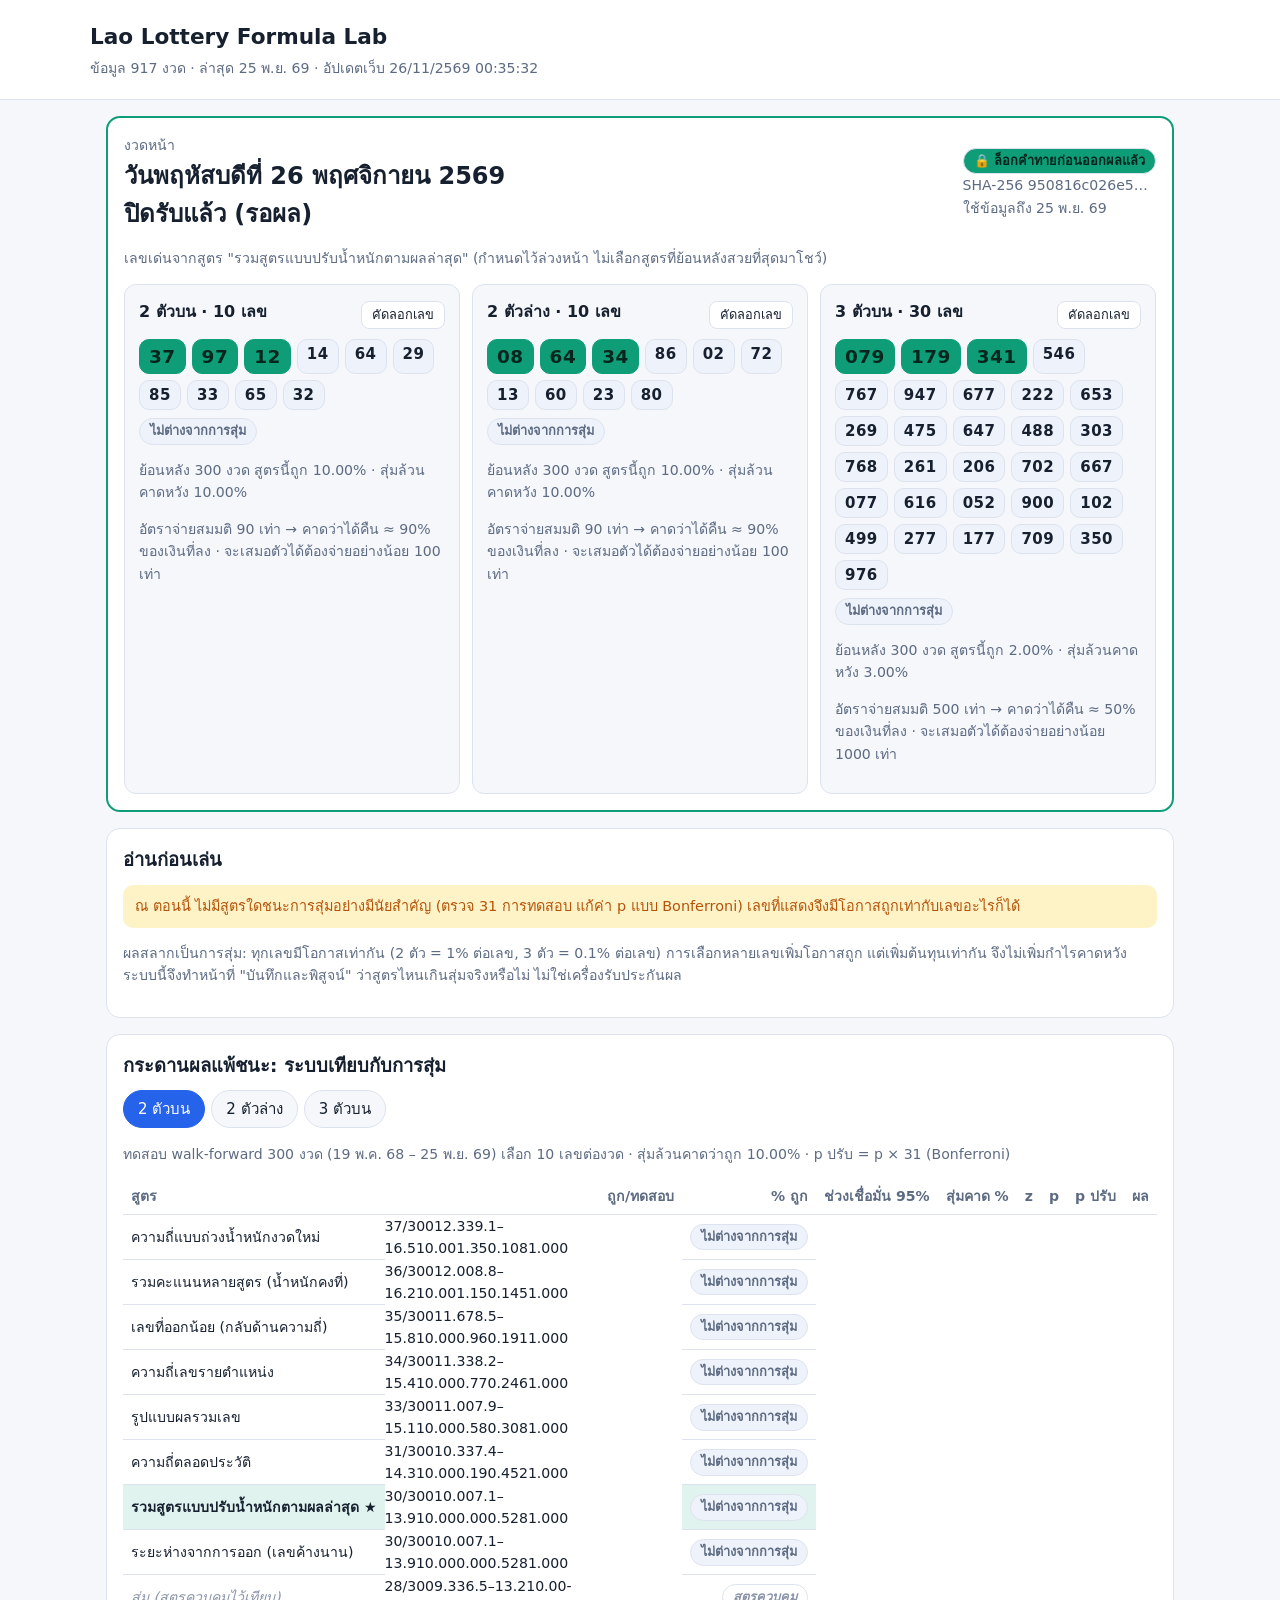
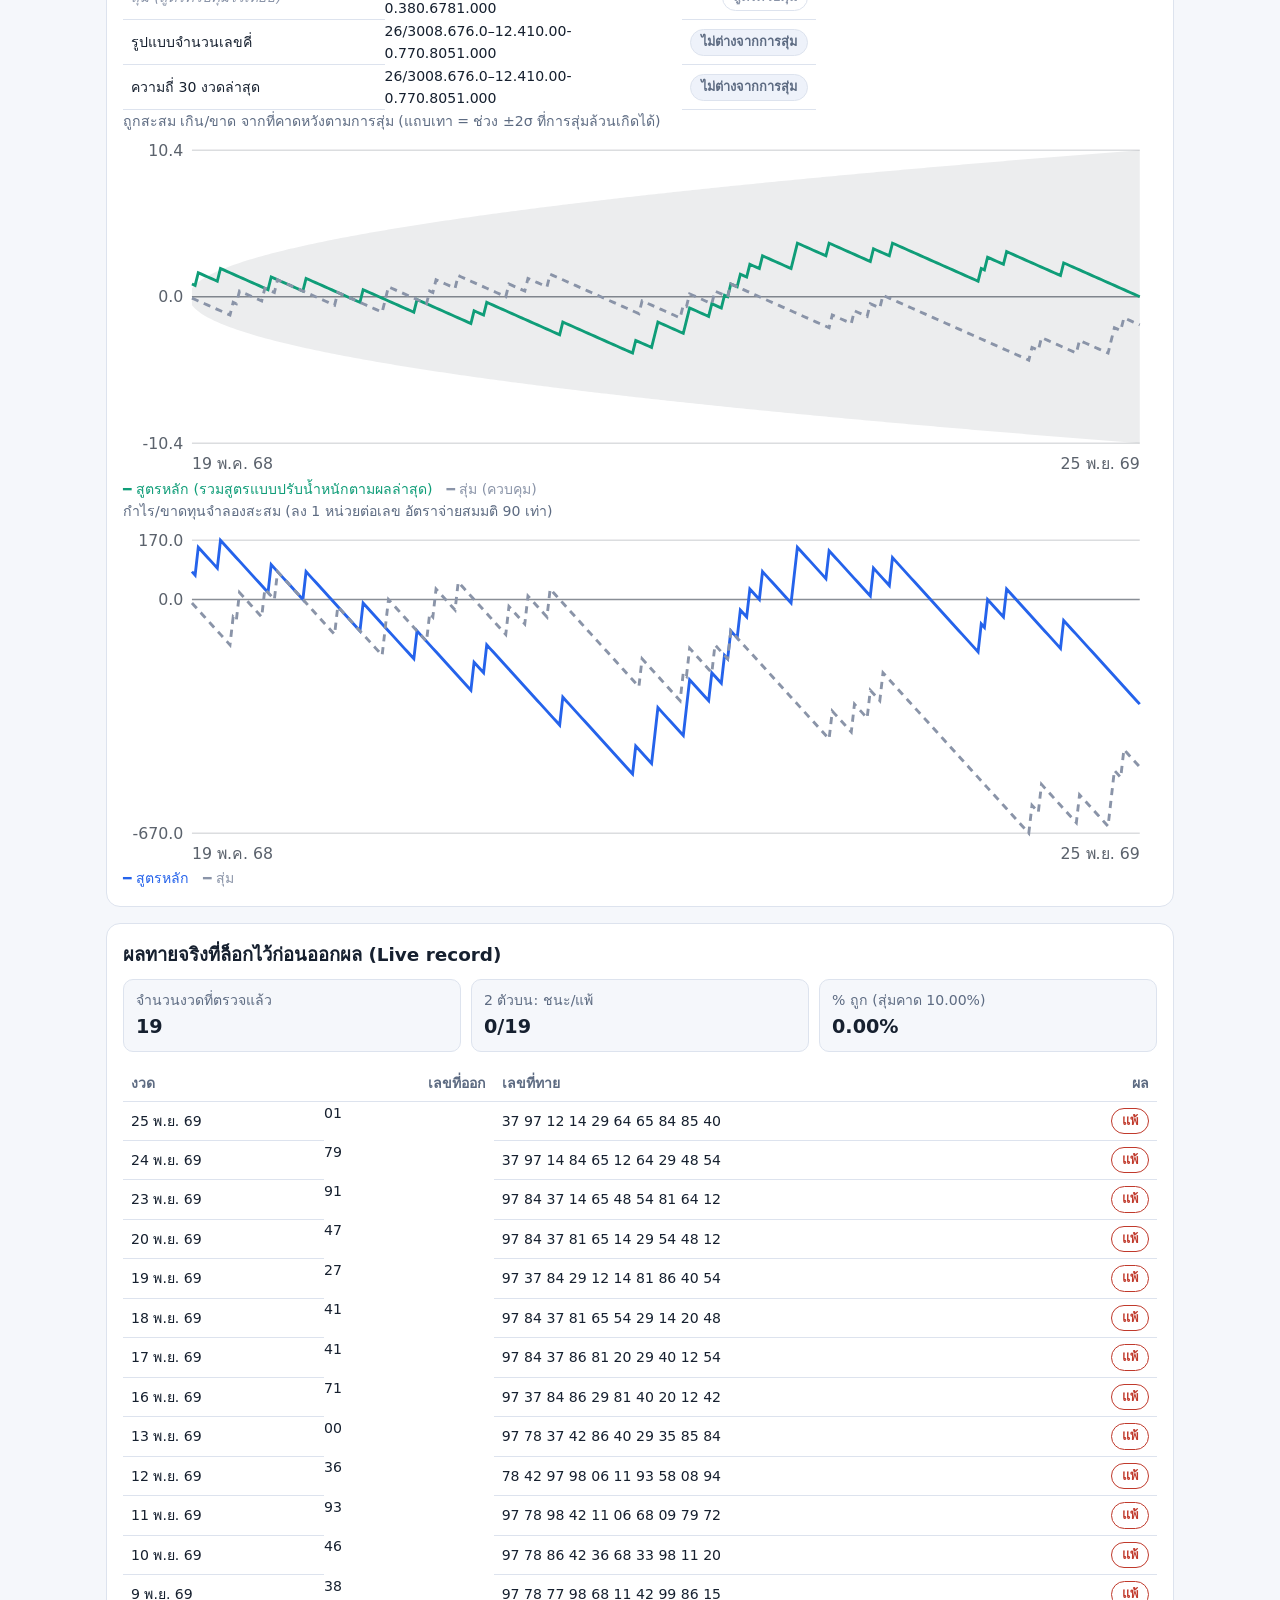
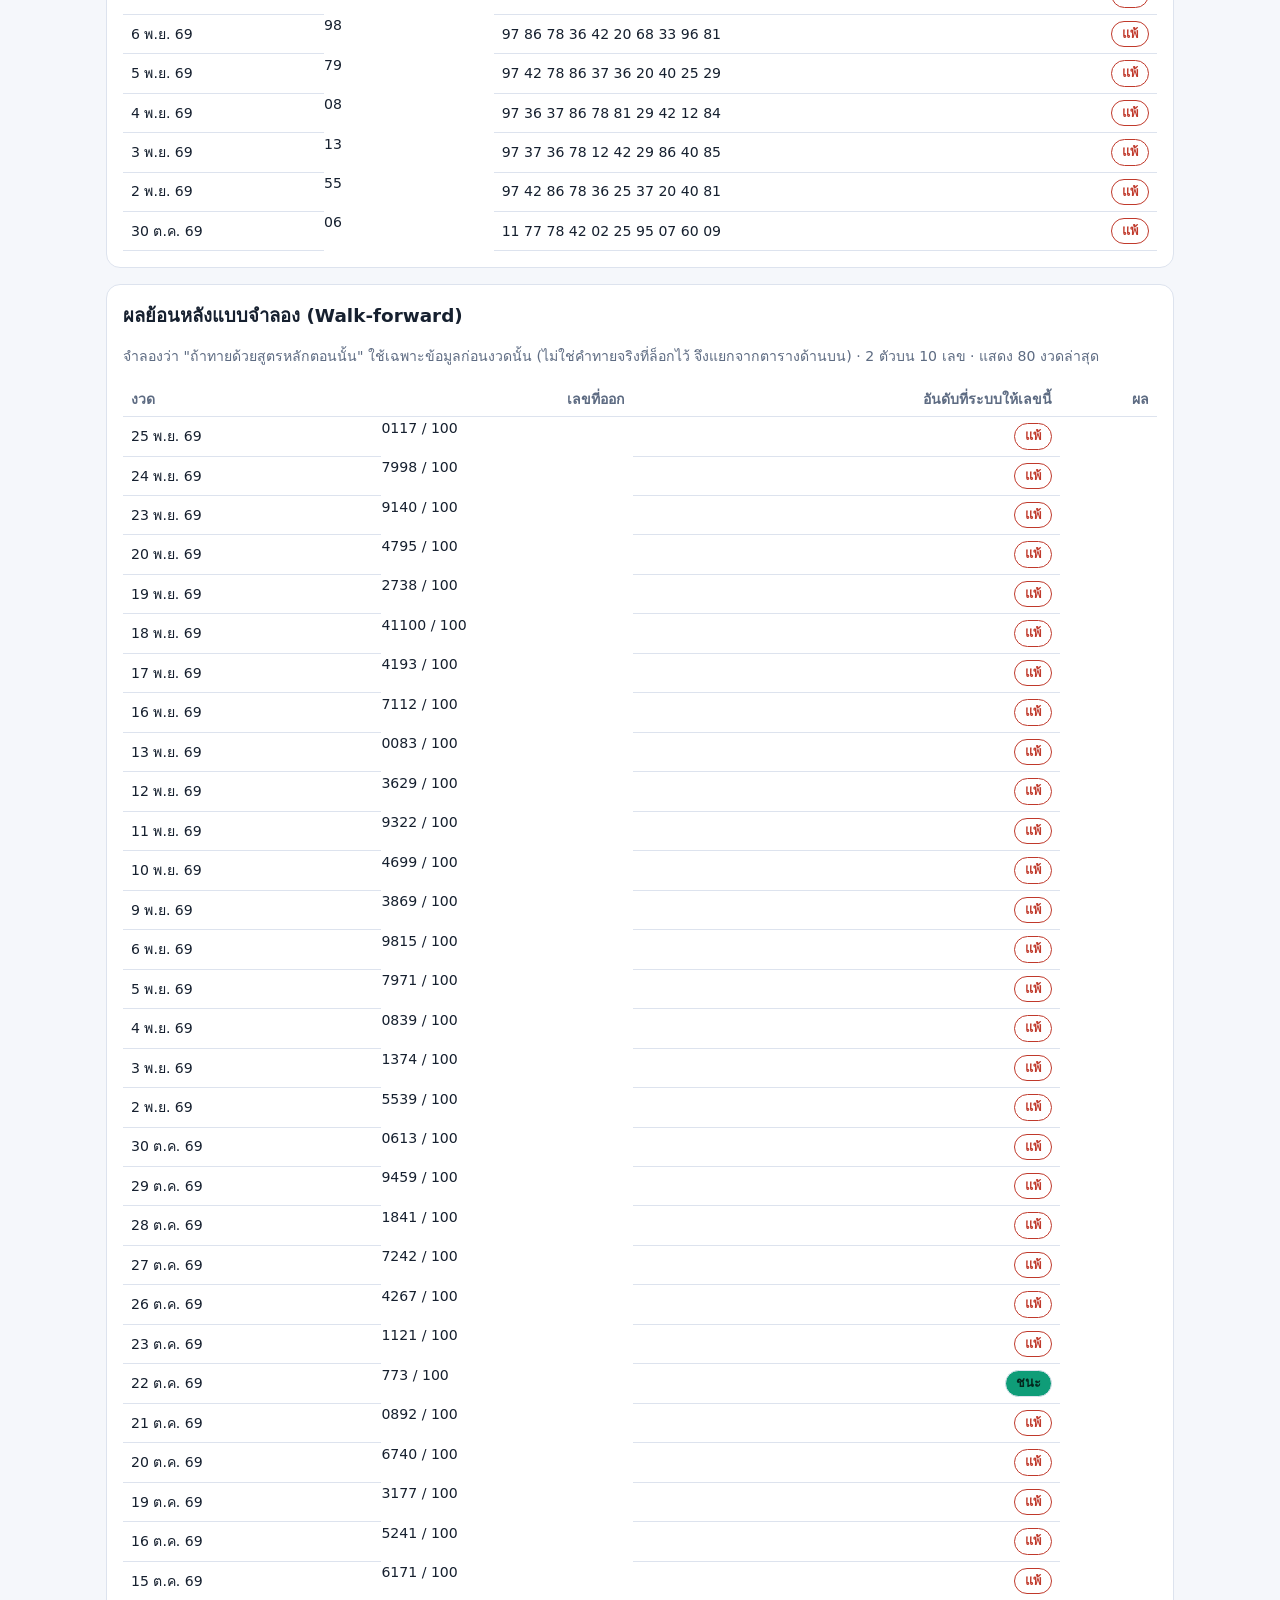
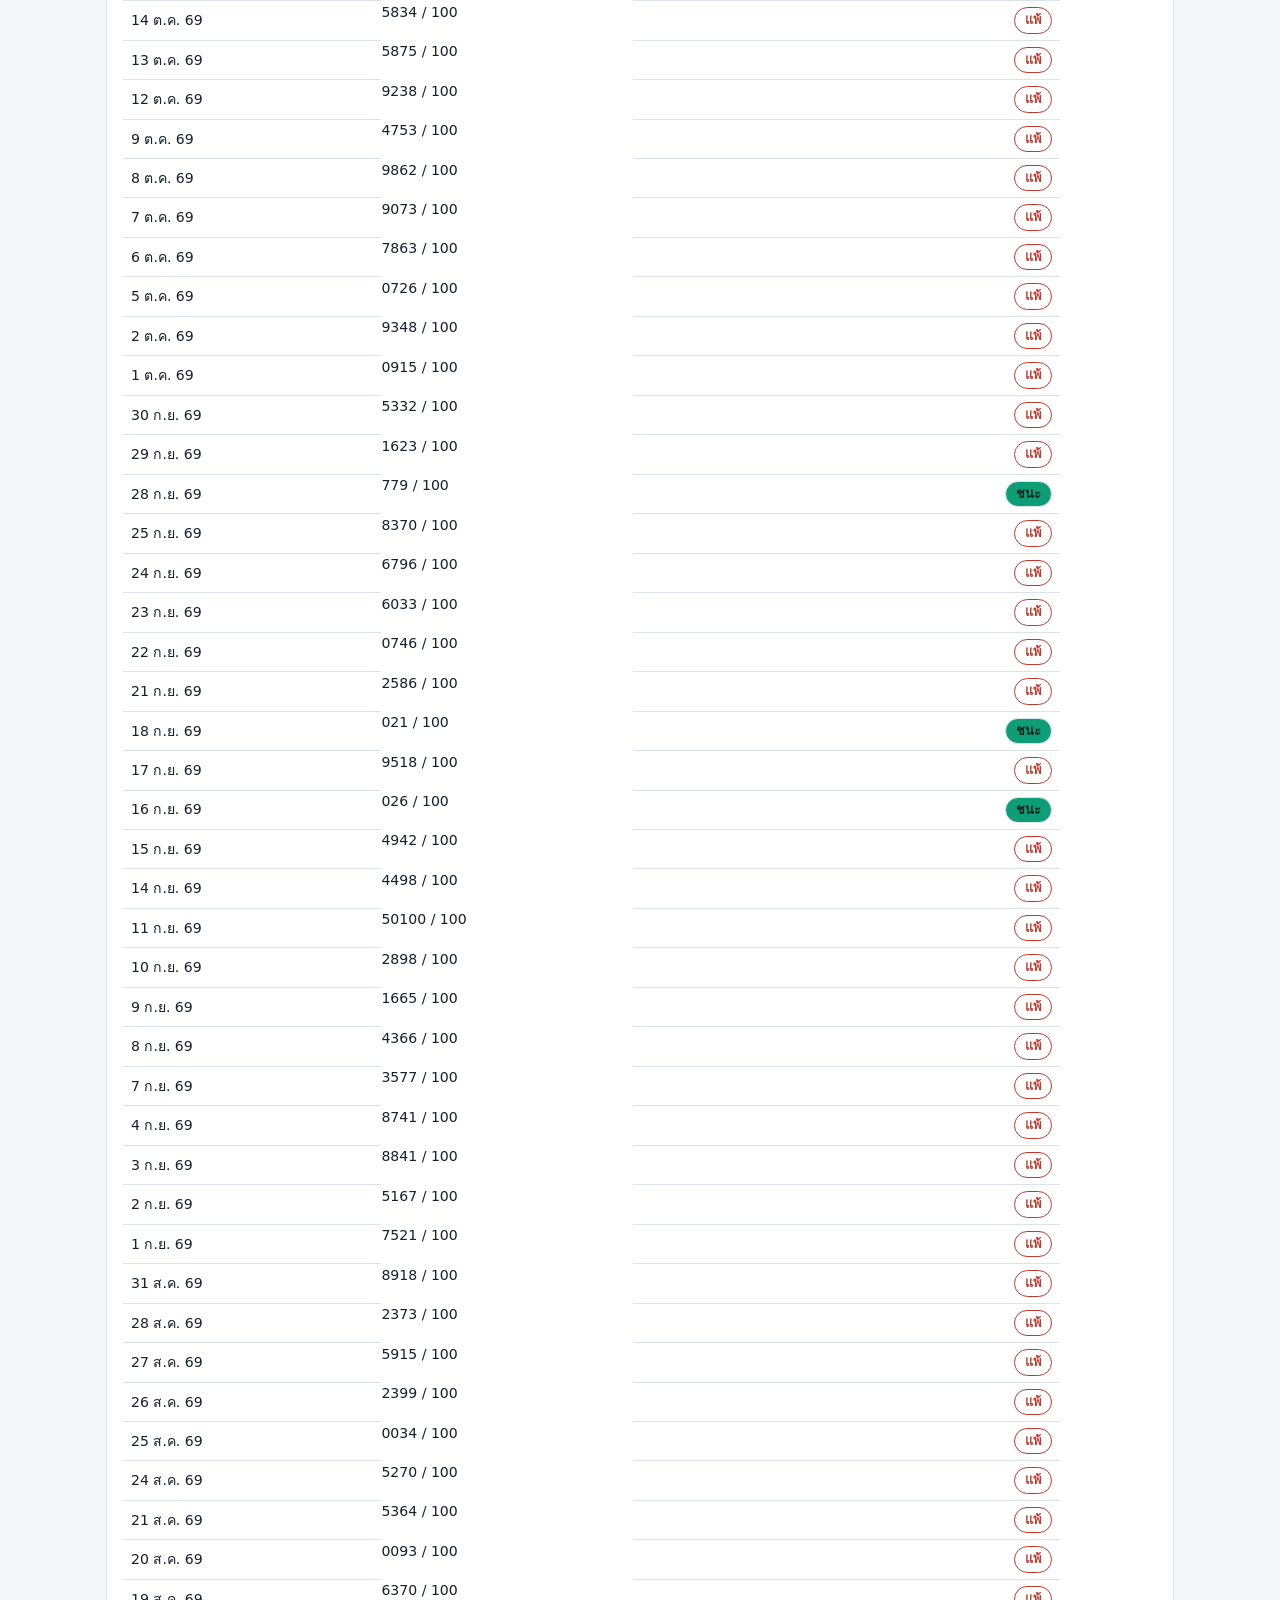
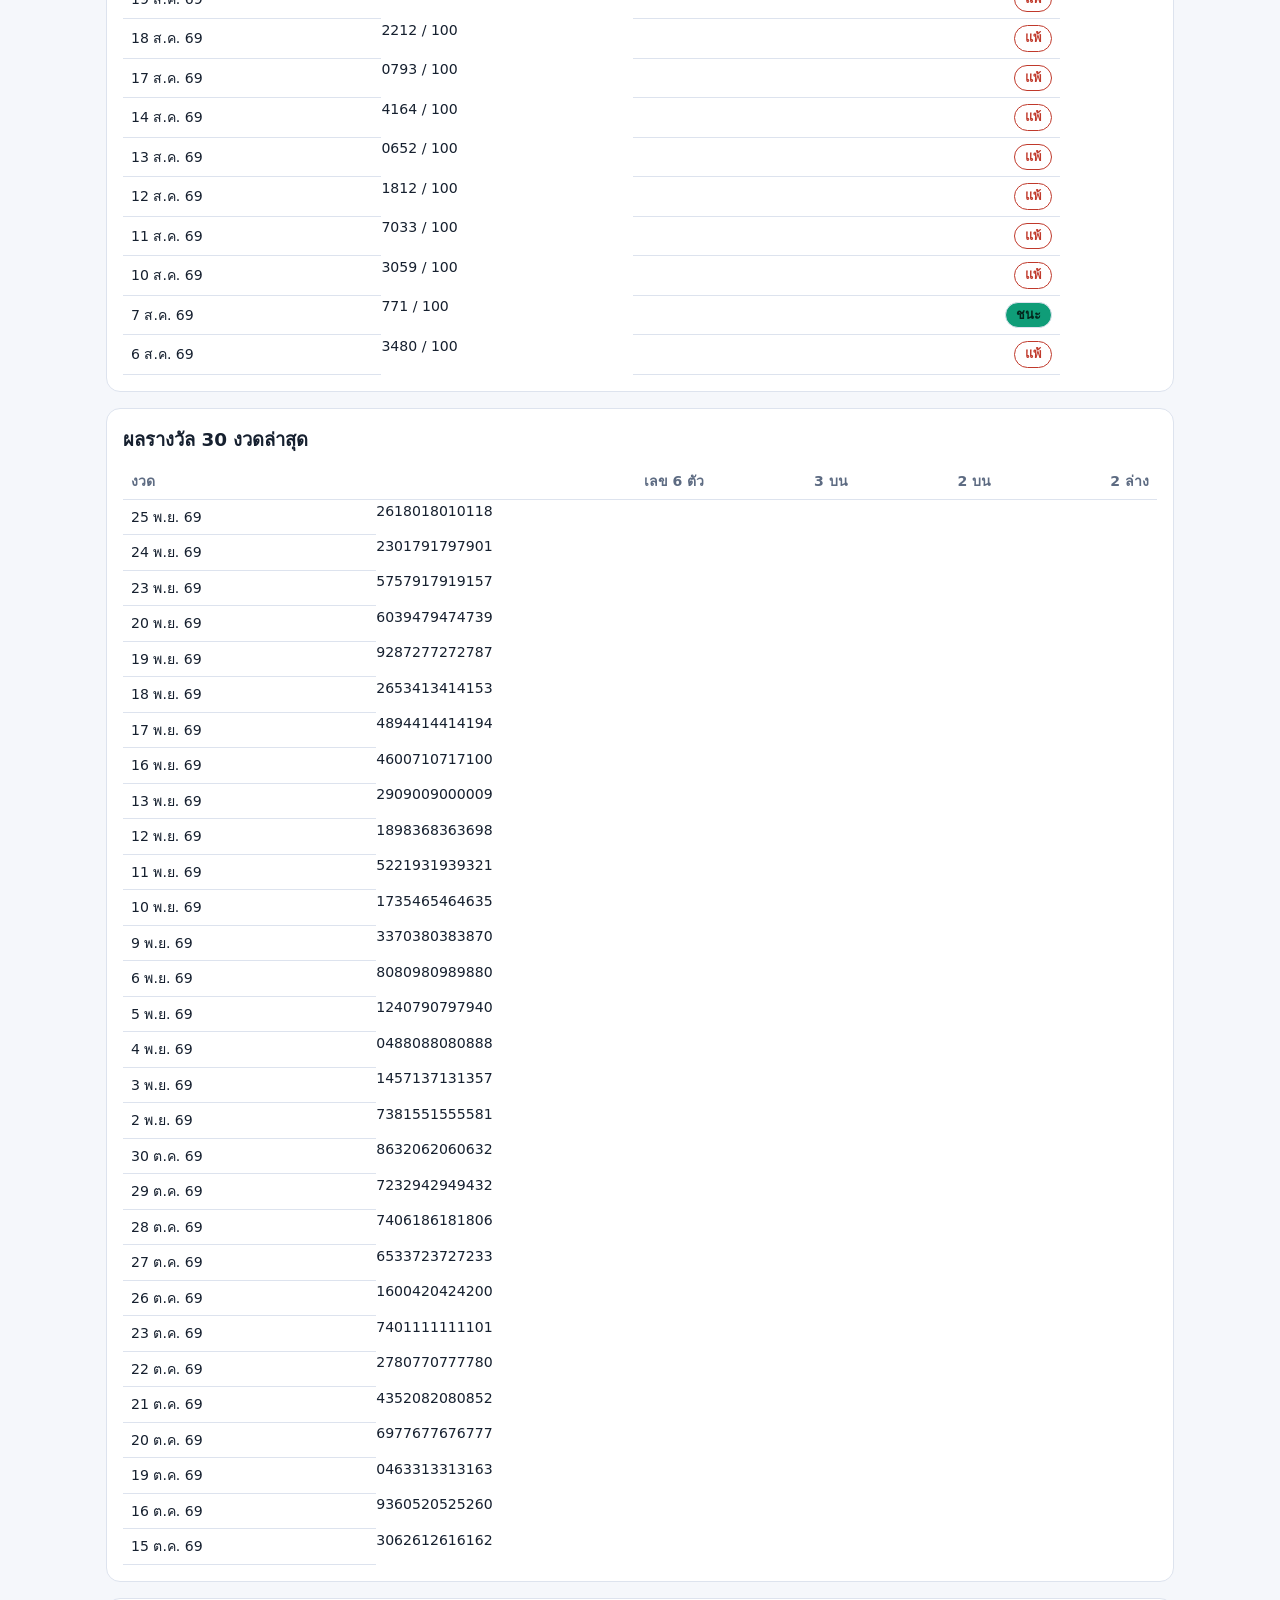
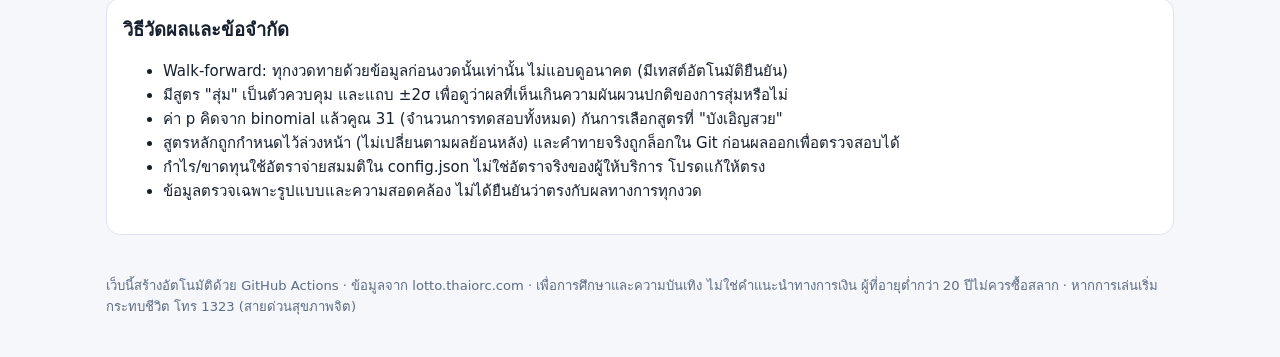
==== docs/index.html @ 34aebe8d "Update results, predictions and site [skip ci]" ====
<!doctype html>
<html lang="th">
<head>
<meta charset="utf-8">
<meta name="viewport" content="width=device-width,initial-scale=1">
<title>Lao Lottery Formula Lab · เลขเด่นงวดหน้า + สถิติแพ้ชนะย้อนหลัง</title>
<style>
:root{--bg:#f5f7fb;--card:#fff;--line:#dde3ee;--text:#16202f;--mut:#5d6b82;--acc:#0f9d78;--acc2:#2563eb;
--warn:#b45309;--warnbg:#fef3c7;--bad:#c0392b;--good:#0f9d78;--chip:#eef2fa;--ctl:#8a94a8}
@media(prefers-color-scheme:dark){:root{--bg:#0b1020;--card:#141c30;--line:#2a3750;--text:#eaf0ff;--mut:#9aa8c3;
--acc:#4ddcb5;--acc2:#7fb0ff;--warn:#fbbf24;--warnbg:#3a2f12;--bad:#ff7b6b;--good:#4ddcb5;--chip:#1c2742;--ctl:#7c88a3}}
*{box-sizing:border-box}
body{margin:0;background:var(--bg);color:var(--text);font:15px/1.6 "Noto Sans Thai","Sarabun",system-ui,sans-serif}
header{padding:20px max(16px,calc((100% - 1100px)/2));border-bottom:1px solid var(--line);background:var(--card)}
h1{margin:0;font-size:1.35rem}h2{margin:0 0 10px;font-size:1.15rem}h3{margin:0 0 6px;font-size:1rem}
.sub{color:var(--mut);font-size:.88rem;margin-top:2px}
main{max-width:1100px;margin:0 auto;padding:16px}
.card{background:var(--card);border:1px solid var(--line);border-radius:14px;padding:16px;margin-bottom:16px}
.hero{border-color:var(--acc);border-width:2px}
.row{display:flex;flex-wrap:wrap;gap:12px;align-items:center;justify-content:space-between}
.big{font-size:1.5rem;font-weight:700}
.grid3{display:grid;grid-template-columns:repeat(auto-fit,minmax(300px,1fr));gap:12px}
.kind{border:1px solid var(--line);border-radius:12px;padding:14px;background:var(--bg)}
.chips{display:flex;flex-wrap:wrap;gap:6px;margin:8px 0}
.chip{background:var(--chip);border:1px solid var(--line);border-radius:10px;padding:2px 9px;font-weight:700;font-variant-numeric:tabular-nums;letter-spacing:.5px}
.chip.top{background:var(--acc);color:#04261d;border-color:var(--acc);font-size:1.15rem}
.badge{display:inline-block;border-radius:999px;padding:2px 10px;font-size:.8rem;font-weight:600;border:1px solid var(--line)}
.b-none{background:var(--chip);color:var(--mut)}.b-luck{background:var(--warnbg);color:var(--warn)}
.b-signal{background:var(--good);color:#04261d}.b-control{background:transparent;color:var(--ctl)}
.b-ok{background:var(--good);color:#04261d}.b-no{background:transparent;color:var(--bad);border-color:var(--bad)}
.note{background:var(--warnbg);color:var(--warn);border-radius:10px;padding:10px 12px;font-size:.9rem}
.mut{color:var(--mut);font-size:.88rem}
table{width:100%;border-collapse:collapse;font-size:.88rem;font-variant-numeric:tabular-nums}
th,td{padding:6px 8px;border-bottom:1px solid var(--line);text-align:right;white-space:nowrap}
th:first-child,td:first-child,td.l,th.l{text-align:left}
th{color:var(--mut);font-weight:600}tr.pri td{background:rgba(15,157,120,.12);font-weight:600}
tr.ctl td{color:var(--ctl);font-style:italic}
.scroll{overflow-x:auto}
.tabs{display:flex;gap:6px;margin-bottom:12px;flex-wrap:wrap}
.tab{border:1px solid var(--line);background:var(--bg);color:var(--text);border-radius:999px;padding:6px 14px;cursor:pointer;font:inherit}
.tab.on{background:var(--acc2);color:#fff;border-color:var(--acc2)}
button.copy{border:1px solid var(--line);background:var(--card);color:var(--text);border-radius:8px;padding:3px 10px;cursor:pointer;font:inherit;font-size:.8rem}
svg{width:100%;height:auto;display:block}
.stats{display:grid;grid-template-columns:repeat(auto-fit,minmax(150px,1fr));gap:10px;margin-bottom:14px}
.stat{background:var(--bg);border:1px solid var(--line);border-radius:10px;padding:8px 12px}
.stat b{display:block;font-size:1.2rem}
details summary{cursor:pointer;color:var(--acc2)}
code{background:var(--chip);padding:1px 6px;border-radius:6px;font-size:.82rem}
footer{max-width:1100px;margin:0 auto;padding:8px 16px 40px;color:var(--mut);font-size:.82rem}
</style>
</head>
<body>
<header>
  <h1>Lao Lottery Formula Lab</h1>
  <div class="sub" id="meta"></div>
</header>
<main>
  <section class="card hero" id="next"></section>
  <section class="card" id="honest"></section>
  <section class="card">
    <h2>กระดานผลแพ้ชนะ: ระบบเทียบกับการสุ่ม</h2>
    <div class="tabs" id="tabs"></div>
    <div id="board"></div>
  </section>
  <section class="card"><h2>ผลทายจริงที่ล็อกไว้ก่อนออกผล (Live record)</h2><div id="live"></div></section>
  <section class="card"><h2>ผลย้อนหลังแบบจำลอง (Walk-forward)</h2><div id="records"></div></section>
  <section class="card"><h2>ผลรางวัล 30 งวดล่าสุด</h2><div class="scroll" id="recent"></div></section>
  <section class="card" id="method"></section>
</main>
<footer>
  เว็บนี้สร้างอัตโนมัติด้วย GitHub Actions · ข้อมูลจาก lotto.thaiorc.com · เพื่อการศึกษาและความบันเทิง ไม่ใช่คำแนะนำทางการเงิน
  ผู้ที่อายุต่ำกว่า 20 ปีไม่ควรซื้อสลาก · หากการเล่นเริ่มกระทบชีวิต โทร 1323 (สายด่วนสุขภาพจิต)
</footer>

<script>
const D = {"generated_at_utc": "2026-11-26T00:35:32+00:00", "total_draws": 917, "first_date": "2021-01-21", "data_through": "2026-11-25", "primary": {"key": "adaptive", "name": "รวมสูตรแบบปรับน้ำหนักตามผลล่าสุด"}, "window": 300, "bonferroni_m": 31, "next": {"target_date": "2026-11-26", "cutoff_hour_ict": 20, "locked": true, "created_at_utc": "2026-11-25T23:22:51+00:00", "sha256": "950816c026e58f542e5c31e8d80ea8cf17b39a5d632beeedf7e033f0132bea3d", "data_through": "2026-11-25", "kinds": {"top2": {"label": "2 ตัวบน", "picks": ["37", "97", "12", "14", "64", "29", "85", "33", "65", "32"], "hit_pct": 10.0, "baseline_pct": 10.0, "p_adj": 1.0, "verdict": "none", "verdict_text": "ไม่ต่างจากการสุ่ม", "weights": {"gap": 0.4926, "recent": 0.3175, "cold": 0.1573, "digit": 0.0326, "frequency": 0.0}, "ev": {"payout_assumed": 90, "return_per_unit_pct": 90.0, "breakeven_payout": 100}}, "top3": {"label": "3 ตัวบน", "picks": ["079", "179", "341", "546", "767", "947", "677", "222", "653", "269", "475", "647", "488", "303", "768", "261", "206", "702", "667", "077", "616", "052", "900", "102", "499", "277", "177", "709", "350", "976"], "hit_pct": 2.0, "baseline_pct": 3.0, "p_adj": 1.0, "verdict": "none", "verdict_text": "ไม่ต่างจากการสุ่ม", "weights": {"frequency": 0.3677, "decay": 0.2288, "recent": 0.1731, "pair": 0.1706, "sum": 0.0599}, "ev": {"payout_assumed": 500, "return_per_unit_pct": 50.0, "breakeven_payout": 1000}}, "bottom2": {"label": "2 ตัวล่าง", "picks": ["08", "64", "34", "86", "02", "72", "13", "60", "23", "80"], "hit_pct": 10.0, "baseline_pct": 10.0, "p_adj": 1.0, "verdict": "none", "verdict_text": "ไม่ต่างจากการสุ่ม", "weights": {"cold": 0.6241, "digit": 0.1924, "gap": 0.1709, "sum": 0.0127, "frequency": 0.0}, "ev": {"payout_assumed": 90, "return_per_unit_pct": 90.0, "breakeven_payout": 100}}}}, "backtest": {"top2": {"label": "2 ตัวบน", "picks": 10, "tests": 300, "baseline_pct": 10.0, "from": "2025-05-19", "to": "2026-11-25", "strategies": [{"key": "decay", "name": "ความถี่แบบถ่วงน้ำหนักงวดใหม่", "is_control": false, "is_primary": false, "tests": 300, "hits": 37, "misses": 263, "hit_pct": 12.33, "baseline_pct": 10.0, "expected_hits": 30.0, "z": 1.35, "ci_low_pct": 9.08, "ci_high_pct": 16.54, "p_value": 0.1077, "p_adj": 1.0, "verdict": "none"}, {"key": "ensemble", "name": "รวมคะแนนหลายสูตร (น้ำหนักคงที่)", "is_control": false, "is_primary": false, "tests": 300, "hits": 36, "misses": 264, "hit_pct": 12.0, "baseline_pct": 10.0, "expected_hits": 30.0, "z": 1.15, "ci_low_pct": 8.8, "ci_high_pct": 16.17, "p_value": 0.1453, "p_adj": 1.0, "verdict": "none"}, {"key": "cold", "name": "เลขที่ออกน้อย (กลับด้านความถี่)", "is_control": false, "is_primary": false, "tests": 300, "hits": 35, "misses": 265, "hit_pct": 11.67, "baseline_pct": 10.0, "expected_hits": 30.0, "z": 0.96, "ci_low_pct": 8.51, "ci_high_pct": 15.79, "p_value": 0.1914, "p_adj": 1.0, "verdict": "none"}, {"key": "digitpos", "name": "ความถี่เลขรายตำแหน่ง", "is_control": false, "is_primary": false, "tests": 300, "hits": 34, "misses": 266, "hit_pct": 11.33, "baseline_pct": 10.0, "expected_hits": 30.0, "z": 0.77, "ci_low_pct": 8.22, "ci_high_pct": 15.42, "p_value": 0.2458, "p_adj": 1.0, "verdict": "none"}, {"key": "sum", "name": "รูปแบบผลรวมเลข", "is_control": false, "is_primary": false, "tests": 300, "hits": 33, "misses": 267, "hit_pct": 11.0, "baseline_pct": 10.0, "expected_hits": 30.0, "z": 0.58, "ci_low_pct": 7.94, "ci_high_pct": 15.05, "p_value": 0.3083, "p_adj": 1.0, "verdict": "none"}, {"key": "frequency", "name": "ความถี่ตลอดประวัติ", "is_control": false, "is_primary": false, "tests": 300, "hits": 31, "misses": 269, "hit_pct": 10.33, "baseline_pct": 10.0, "expected_hits": 30.0, "z": 0.19, "ci_low_pct": 7.38, "ci_high_pct": 14.29, "p_value": 0.4516, "p_adj": 1.0, "verdict": "none"}, {"key": "adaptive", "name": "รวมสูตรแบบปรับน้ำหนักตามผลล่าสุด", "is_control": false, "is_primary": true, "tests": 300, "hits": 30, "misses": 270, "hit_pct": 10.0, "baseline_pct": 10.0, "expected_hits": 30.0, "z": 0.0, "ci_low_pct": 7.09, "ci_high_pct": 13.92, "p_value": 0.5281, "p_adj": 1.0, "verdict": "none"}, {"key": "gap", "name": "ระยะห่างจากการออก (เลขค้างนาน)", "is_control": false, "is_primary": false, "tests": 300, "hits": 30, "misses": 270, "hit_pct": 10.0, "baseline_pct": 10.0, "expected_hits": 30.0, "z": 0.0, "ci_low_pct": 7.09, "ci_high_pct": 13.92, "p_value": 0.5281, "p_adj": 1.0, "verdict": "none"}, {"key": "random", "name": "สุ่ม (สูตรควบคุมไว้เทียบ)", "is_control": true, "is_primary": false, "tests": 300, "hits": 28, "misses": 272, "hit_pct": 9.33, "baseline_pct": 10.0, "expected_hits": 30.0, "z": -0.38, "ci_low_pct": 6.54, "ci_high_pct": 13.16, "p_value": 0.6776, "p_adj": 1.0, "verdict": "control"}, {"key": "digit", "name": "รูปแบบจำนวนเลขคี่", "is_control": false, "is_primary": false, "tests": 300, "hits": 26, "misses": 274, "hit_pct": 8.67, "baseline_pct": 10.0, "expected_hits": 30.0, "z": -0.77, "ci_low_pct": 5.98, "ci_high_pct": 12.4, "p_value": 0.8051, "p_adj": 1.0, "verdict": "none"}, {"key": "recent", "name": "ความถี่ 30 งวดล่าสุด", "is_control": false, "is_primary": false, "tests": 300, "hits": 26, "misses": 274, "hit_pct": 8.67, "baseline_pct": 10.0, "expected_hits": 30.0, "z": -0.77, "ci_low_pct": 5.98, "ci_high_pct": 12.4, "p_value": 0.8051, "p_adj": 1.0, "verdict": "none"}], "records": [{"date": "2026-11-25", "actual": "01", "rank": 17, "hit": 0}, {"date": "2026-11-24", "actual": "79", "rank": 98, "hit": 0}, {"date": "2026-11-23", "actual": "91", "rank": 40, "hit": 0}, {"date": "2026-11-20", "actual": "47", "rank": 95, "hit": 0}, {"date": "2026-11-19", "actual": "27", "rank": 38, "hit": 0}, {"date": "2026-11-18", "actual": "41", "rank": 100, "hit": 0}, {"date": "2026-11-17", "actual": "41", "rank": 93, "hit": 0}, {"date": "2026-11-16", "actual": "71", "rank": 12, "hit": 0}, {"date": "2026-11-13", "actual": "00", "rank": 83, "hit": 0}, {"date": "2026-11-12", "actual": "36", "rank": 29, "hit": 0}, {"date": "2026-11-11", "actual": "93", "rank": 22, "hit": 0}, {"date": "2026-11-10", "actual": "46", "rank": 99, "hit": 0}, {"date": "2026-11-09", "actual": "38", "rank": 69, "hit": 0}, {"date": "2026-11-06", "actual": "98", "rank": 15, "hit": 0}, {"date": "2026-11-05", "actual": "79", "rank": 71, "hit": 0}, {"date": "2026-11-04", "actual": "08", "rank": 39, "hit": 0}, {"date": "2026-11-03", "actual": "13", "rank": 74, "hit": 0}, {"date": "2026-11-02", "actual": "55", "rank": 39, "hit": 0}, {"date": "2026-10-30", "actual": "06", "rank": 13, "hit": 0}, {"date": "2026-10-29", "actual": "94", "rank": 59, "hit": 0}, {"date": "2026-10-28", "actual": "18", "rank": 41, "hit": 0}, {"date": "2026-10-27", "actual": "72", "rank": 42, "hit": 0}, {"date": "2026-10-26", "actual": "42", "rank": 67, "hit": 0}, {"date": "2026-10-23", "actual": "11", "rank": 21, "hit": 0}, {"date": "2026-10-22", "actual": "77", "rank": 3, "hit": 1}, {"date": "2026-10-21", "actual": "08", "rank": 92, "hit": 0}, {"date": "2026-10-20", "actual": "67", "rank": 40, "hit": 0}, {"date": "2026-10-19", "actual": "31", "rank": 77, "hit": 0}, {"date": "2026-10-16", "actual": "52", "rank": 41, "hit": 0}, {"date": "2026-10-15", "actual": "61", "rank": 71, "hit": 0}, {"date": "2026-10-14", "actual": "58", "rank": 34, "hit": 0}, {"date": "2026-10-13", "actual": "58", "rank": 75, "hit": 0}, {"date": "2026-10-12", "actual": "92", "rank": 38, "hit": 0}, {"date": "2026-10-09", "actual": "47", "rank": 53, "hit": 0}, {"date": "2026-10-08", "actual": "98", "rank": 62, "hit": 0}, {"date": "2026-10-07", "actual": "90", "rank": 73, "hit": 0}, {"date": "2026-10-06", "actual": "78", "rank": 63, "hit": 0}, {"date": "2026-10-05", "actual": "07", "rank": 26, "hit": 0}, {"date": "2026-10-02", "actual": "93", "rank": 48, "hit": 0}, {"date": "2026-10-01", "actual": "09", "rank": 15, "hit": 0}, {"date": "2026-09-30", "actual": "53", "rank": 32, "hit": 0}, {"date": "2026-09-29", "actual": "16", "rank": 23, "hit": 0}, {"date": "2026-09-28", "actual": "77", "rank": 9, "hit": 1}, {"date": "2026-09-25", "actual": "83", "rank": 70, "hit": 0}, {"date": "2026-09-24", "actual": "67", "rank": 96, "hit": 0}, {"date": "2026-09-23", "actual": "60", "rank": 33, "hit": 0}, {"date": "2026-09-22", "actual": "07", "rank": 46, "hit": 0}, {"date": "2026-09-21", "actual": "25", "rank": 86, "hit": 0}, {"date": "2026-09-18", "actual": "02", "rank": 1, "hit": 1}, {"date": "2026-09-17", "actual": "95", "rank": 18, "hit": 0}, {"date": "2026-09-16", "actual": "02", "rank": 6, "hit": 1}, {"date": "2026-09-15", "actual": "49", "rank": 42, "hit": 0}, {"date": "2026-09-14", "actual": "44", "rank": 98, "hit": 0}, {"date": "2026-09-11", "actual": "50", "rank": 100, "hit": 0}, {"date": "2026-09-10", "actual": "28", "rank": 98, "hit": 0}, {"date": "2026-09-09", "actual": "16", "rank": 65, "hit": 0}, {"date": "2026-09-08", "actual": "43", "rank": 66, "hit": 0}, {"date": "2026-09-07", "actual": "35", "rank": 77, "hit": 0}, {"date": "2026-09-04", "actual": "87", "rank": 41, "hit": 0}, {"date": "2026-09-03", "actual": "88", "rank": 41, "hit": 0}, {"date": "2026-09-02", "actual": "51", "rank": 67, "hit": 0}, {"date": "2026-09-01", "actual": "75", "rank": 21, "hit": 0}, {"date": "2026-08-31", "actual": "89", "rank": 18, "hit": 0}, {"date": "2026-08-28", "actual": "23", "rank": 73, "hit": 0}, {"date": "2026-08-27", "actual": "59", "rank": 15, "hit": 0}, {"date": "2026-08-26", "actual": "23", "rank": 99, "hit": 0}, {"date": "2026-08-25", "actual": "00", "rank": 34, "hit": 0}, {"date": "2026-08-24", "actual": "52", "rank": 70, "hit": 0}, {"date": "2026-08-21", "actual": "53", "rank": 64, "hit": 0}, {"date": "2026-08-20", "actual": "00", "rank": 93, "hit": 0}, {"date": "2026-08-19", "actual": "63", "rank": 70, "hit": 0}, {"date": "2026-08-18", "actual": "22", "rank": 12, "hit": 0}, {"date": "2026-08-17", "actual": "07", "rank": 93, "hit": 0}, {"date": "2026-08-14", "actual": "41", "rank": 64, "hit": 0}, {"date": "2026-08-13", "actual": "06", "rank": 52, "hit": 0}, {"date": "2026-08-12", "actual": "18", "rank": 12, "hit": 0}, {"date": "2026-08-11", "actual": "70", "rank": 33, "hit": 0}, {"date": "2026-08-10", "actual": "30", "rank": 59, "hit": 0}, {"date": "2026-08-07", "actual": "77", "rank": 1, "hit": 1}, {"date": "2026-08-06", "actual": "34", "rank": 80, "hit": 0}], "chart": {"dates": ["2025-05-19", "2025-05-21", "2025-05-23", "2025-05-26", "2025-05-28", "2025-05-30", "2025-06-02", "2025-06-04", "2025-06-06", "2025-06-09", "2025-06-11", "2025-06-13", "2025-06-16", "2025-06-18", "2025-06-20", "2025-06-23", "2025-06-25", "2025-06-27", "2025-06-30", "2025-07-02", "2025-07-04", "2025-07-07", "2025-07-09", "2025-07-11", "2025-07-14", "2025-07-16", "2025-07-18", "2025-07-21", "2025-07-23", "2025-07-25", "2025-07-28", "2025-07-30", "2025-08-01", "2025-08-04", "2025-08-06", "2025-08-08", "2025-08-11", "2025-08-13", "2025-08-15", "2025-08-18", "2025-08-20", "2025-08-22", "2025-08-25", "2025-08-27", "2025-08-29", "2025-09-01", "2025-09-03", "2025-09-05", "2025-09-08", "2025-09-10", "2025-09-12", "2025-09-15", "2025-09-17", "2025-09-19", "2025-09-22", "2025-09-24", "2025-09-26", "2025-09-29", "2025-10-01", "2025-10-03", "2025-10-06", "2025-10-08", "2025-10-10", "2025-10-13", "2025-10-15", "2025-10-17", "2025-10-20", "2025-10-22", "2025-10-24", "2025-10-27", "2025-10-29", "2025-10-31", "2025-11-03", "2025-11-05", "2025-11-07", "2025-11-10", "2025-11-12", "2025-11-14", "2025-11-17", "2025-11-19", "2025-11-21", "2025-11-24", "2025-11-26", "2025-11-28", "2025-12-03", "2025-12-05", "2025-12-08", "2025-12-10", "2025-12-12", "2025-12-15", "2025-12-17", "2025-12-19", "2025-12-22", "2025-12-24", "2025-12-26", "2025-12-29", "2025-12-31", "2026-01-02", "2026-01-05", "2026-01-07", "2026-01-09", "2026-01-12", "2026-01-14", "2026-01-16", "2026-01-19", "2026-01-21", "2026-01-23", "2026-01-26", "2026-01-28", "2026-01-30", "2026-02-02", "2026-02-04", "2026-02-06", "2026-02-09", "2026-02-11", "2026-02-13", "2026-02-16", "2026-02-18", "2026-02-20", "2026-02-23", "2026-02-27", "2026-03-02", "2026-03-04", "2026-03-06", "2026-03-11", "2026-03-13", "2026-03-16", "2026-03-18", "2026-03-20", "2026-03-23", "2026-03-25", "2026-03-27", "2026-03-30", "2026-04-01", "2026-04-02", "2026-04-03", "2026-04-06", "2026-04-07", "2026-04-08", "2026-04-09", "2026-04-10", "2026-04-13", "2026-04-17", "2026-04-20", "2026-04-21", "2026-04-22", "2026-04-23", "2026-04-24", "2026-04-27", "2026-04-28", "2026-04-29", "2026-04-30", "2026-05-04", "2026-05-05", "2026-05-06", "2026-05-07", "2026-05-08", "2026-05-11", "2026-05-12", "2026-05-13", "2026-05-14", "2026-05-15", "2026-05-18", "2026-05-19", "2026-05-20", "2026-05-21", "2026-05-22", "2026-05-25", "2026-05-26", "2026-05-27", "2026-05-28", "2026-05-29", "2026-06-01", "2026-06-02", "2026-06-03", "2026-06-04", "2026-06-05", "2026-06-08", "2026-06-09", "2026-06-10", "2026-06-11", "2026-06-12", "2026-06-15", "2026-06-16", "2026-06-17", "2026-06-18", "2026-06-19", "2026-06-22", "2026-06-23", "2026-06-24", "2026-06-25", "2026-06-26", "2026-06-29", "2026-06-30", "2026-07-01", "2026-07-02", "2026-07-03", "2026-07-06", "2026-07-07", "2026-07-08", "2026-07-09", "2026-07-10", "2026-07-13", "2026-07-14", "2026-07-15", "2026-07-16", "2026-07-17", "2026-07-20", "2026-07-21", "2026-07-22", "2026-07-23", "2026-07-24", "2026-07-27", "2026-07-28", "2026-07-29", "2026-07-30", "2026-07-31", "2026-08-03", "2026-08-04", "2026-08-05", "2026-08-06", "2026-08-07", "2026-08-10", "2026-08-11", "2026-08-12", "2026-08-13", "2026-08-14", "2026-08-17", "2026-08-18", "2026-08-19", "2026-08-20", "2026-08-21", "2026-08-24", "2026-08-25", "2026-08-26", "2026-08-27", "2026-08-28", "2026-08-31", "2026-09-01", "2026-09-02", "2026-09-03", "2026-09-04", "2026-09-07", "2026-09-08", "2026-09-09", "2026-09-10", "2026-09-11", "2026-09-14", "2026-09-15", "2026-09-16", "2026-09-17", "2026-09-18", "2026-09-21", "2026-09-22", "2026-09-23", "2026-09-24", "2026-09-25", "2026-09-28", "2026-09-29", "2026-09-30", "2026-10-01", "2026-10-02", "2026-10-05", "2026-10-06", "2026-10-07", "2026-10-08", "2026-10-09", "2026-10-12", "2026-10-13", "2026-10-14", "2026-10-15", "2026-10-16", "2026-10-19", "2026-10-20", "2026-10-21", "2026-10-22", "2026-10-23", "2026-10-26", "2026-10-27", "2026-10-28", "2026-10-29", "2026-10-30", "2026-11-02", "2026-11-03", "2026-11-04", "2026-11-05", "2026-11-06", "2026-11-09", "2026-11-10", "2026-11-11", "2026-11-12", "2026-11-13", "2026-11-16", "2026-11-17", "2026-11-18", "2026-11-19", "2026-11-20", "2026-11-23", "2026-11-24", "2026-11-25"], "primary": [0.9, 0.8, 1.7, 1.6, 1.5, 1.4, 1.3, 1.2, 1.1, 2.0, 1.9, 1.8, 1.7, 1.6, 1.5, 1.4, 1.3, 1.2, 1.1, 1.0, 0.9, 0.8, 0.7, 0.6, 0.5, 1.4, 1.3, 1.2, 1.1, 1.0, 0.9, 0.8, 0.7, 0.6, 0.5, 0.4, 1.3, 1.2, 1.1, 1.0, 0.9, 0.8, 0.7, 0.6, 0.5, 0.4, 0.3, 0.2, 0.1, -0.0, -0.1, -0.2, -0.3, -0.4, 0.5, 0.4, 0.3, 0.2, 0.1, -0.0, -0.1, -0.2, -0.3, -0.4, -0.5, -0.6, -0.7, -0.8, -0.9, -1.0, -1.1, -0.2, -0.3, -0.4, -0.5, -0.6, -0.7, -0.8, -0.9, -1.0, -1.1, -1.2, -1.3, -1.4, -1.5, -1.6, -1.7, -1.8, -1.9, -1.0, -1.1, -1.2, -1.3, -0.4, -0.5, -0.6, -0.7, -0.8, -0.9, -1.0, -1.1, -1.2, -1.3, -1.4, -1.5, -1.6, -1.7, -1.8, -1.9, -2.0, -2.1, -2.2, -2.3, -2.4, -2.5, -2.6, -2.7, -1.8, -1.9, -2.0, -2.1, -2.2, -2.3, -2.4, -2.5, -2.6, -2.7, -2.8, -2.9, -3.0, -3.1, -3.2, -3.3, -3.4, -3.5, -3.6, -3.7, -3.8, -3.9, -4.0, -3.1, -3.2, -3.3, -3.4, -3.5, -3.6, -2.7, -1.8, -1.9, -2.0, -2.1, -2.2, -2.3, -2.4, -2.5, -2.6, -1.7, -0.8, -0.9, -1.0, -1.1, -1.2, -1.3, -1.4, -0.5, -0.6, -0.7, -0.8, 0.1, -0.0, 0.9, 0.8, 0.7, 1.6, 1.5, 1.4, 2.3, 2.2, 2.1, 2.0, 2.9, 2.8, 2.7, 2.6, 2.5, 2.4, 2.3, 2.2, 2.1, 2.0, 2.9, 3.8, 3.7, 3.6, 3.5, 3.4, 3.3, 3.2, 3.1, 3.0, 2.9, 3.8, 3.7, 3.6, 3.5, 3.4, 3.3, 3.2, 3.1, 3.0, 2.9, 2.8, 2.7, 2.6, 2.5, 3.4, 3.3, 3.2, 3.1, 3.0, 2.9, 3.8, 3.7, 3.6, 3.5, 3.4, 3.3, 3.2, 3.1, 3.0, 2.9, 2.8, 2.7, 2.6, 2.5, 2.4, 2.3, 2.2, 2.1, 2.0, 1.9, 1.8, 1.7, 1.6, 1.5, 1.4, 1.3, 1.2, 1.1, 2.0, 1.9, 2.8, 2.7, 2.6, 2.5, 2.4, 2.3, 3.2, 3.1, 3.0, 2.9, 2.8, 2.7, 2.6, 2.5, 2.4, 2.3, 2.2, 2.1, 2.0, 1.9, 1.8, 1.7, 1.6, 1.5, 2.4, 2.3, 2.2, 2.1, 2.0, 1.9, 1.8, 1.7, 1.6, 1.5, 1.4, 1.3, 1.2, 1.1, 1.0, 0.9, 0.8, 0.7, 0.6, 0.5, 0.4, 0.3, 0.2, 0.1, -0.0], "control": [-0.1, -0.2, -0.3, -0.4, -0.5, -0.6, -0.7, -0.8, -0.9, -1.0, -1.1, -1.2, -1.3, -0.4, -0.5, 0.4, 0.3, 0.2, 0.1, 0.0, -0.1, -0.2, -0.3, 0.6, 0.5, 0.4, 0.3, 1.2, 1.1, 1.0, 0.9, 0.8, 0.7, 0.6, 0.5, 0.4, 0.3, 0.2, 0.1, 0.0, -0.1, -0.2, -0.3, -0.4, -0.5, -0.6, 0.3, 0.2, 0.1, 0.0, -0.1, -0.2, -0.3, -0.4, -0.5, -0.6, -0.7, -0.8, -0.9, -1.0, -1.1, -0.2, 0.7, 0.6, 0.5, 0.4, 0.3, 0.2, 0.1, 0.0, -0.1, -0.2, -0.3, -0.4, -0.5, 0.4, 0.3, 1.2, 1.1, 1.0, 0.9, 0.8, 0.7, 0.6, 1.5, 1.4, 1.3, 1.2, 1.1, 1.0, 0.9, 0.8, 0.7, 0.6, 0.5, 0.4, 0.3, 0.2, 0.1, -0.0, 0.9, 0.8, 0.7, 0.6, 0.5, 0.4, 1.3, 1.2, 1.1, 1.0, 0.9, 0.8, 0.7, 1.6, 1.5, 1.4, 1.3, 1.2, 1.1, 1.0, 0.9, 0.8, 0.7, 0.6, 0.5, 0.4, 0.3, 0.2, 0.1, -0.0, -0.1, -0.2, -0.3, -0.4, -0.5, -0.6, -0.7, -0.8, -0.9, -1.0, -1.1, -1.2, -0.3, -0.4, -0.5, -0.6, -0.7, -0.8, -0.9, -1.0, -1.1, -1.2, -1.3, -1.4, -1.5, -0.6, -0.7, 0.2, 0.1, -0.0, -0.1, -0.2, -0.3, -0.4, -0.5, 0.4, 0.3, 0.2, 0.1, -0.0, 0.9, 0.8, 0.7, 0.6, 0.5, 0.4, 0.3, 0.2, 0.1, -0.0, -0.1, -0.2, -0.3, -0.4, -0.5, -0.6, -0.7, -0.8, -0.9, -1.0, -1.1, -1.2, -1.3, -1.4, -1.5, -1.6, -1.7, -1.8, -1.9, -2.0, -2.1, -2.2, -1.3, -1.4, -1.5, -1.6, -1.7, -1.8, -1.9, -1.0, -1.1, -1.2, -1.3, -1.4, -0.5, -0.6, -0.7, -0.8, 0.1, -0.0, -0.1, -0.2, -0.3, -0.4, -0.5, -0.6, -0.7, -0.8, -0.9, -1.0, -1.1, -1.2, -1.3, -1.4, -1.5, -1.6, -1.7, -1.8, -1.9, -2.0, -2.1, -2.2, -2.3, -2.4, -2.5, -2.6, -2.7, -2.8, -2.9, -3.0, -3.1, -3.2, -3.3, -3.4, -3.5, -3.6, -3.7, -3.8, -3.9, -4.0, -4.1, -4.2, -4.3, -4.4, -4.5, -3.6, -3.7, -3.8, -2.9, -3.0, -3.1, -3.2, -3.3, -3.4, -3.5, -3.6, -3.7, -3.8, -3.9, -4.0, -3.1, -3.2, -3.3, -3.4, -3.5, -3.6, -3.7, -3.8, -3.9, -4.0, -3.1, -2.2, -2.3, -2.4, -1.5, -1.6, -1.7, -1.8, -1.9, -2.0], "band": [0.6, 0.849, 1.039, 1.2, 1.342, 1.47, 1.587, 1.697, 1.8, 1.897, 1.99, 2.078, 2.163, 2.245, 2.324, 2.4, 2.474, 2.546, 2.615, 2.683, 2.75, 2.814, 2.877, 2.939, 3.0, 3.059, 3.118, 3.175, 3.231, 3.286, 3.341, 3.394, 3.447, 3.499, 3.55, 3.6, 3.65, 3.699, 3.747, 3.795, 3.842, 3.888, 3.934, 3.98, 4.025, 4.069, 4.113, 4.157, 4.2, 4.243, 4.285, 4.327, 4.368, 4.409, 4.45, 4.49, 4.53, 4.569, 4.609, 4.648, 4.686, 4.724, 4.762, 4.8, 4.837, 4.874, 4.911, 4.948, 4.984, 5.02, 5.056, 5.091, 5.126, 5.161, 5.196, 5.231, 5.265, 5.299, 5.333, 5.367, 5.4, 5.433, 5.466, 5.499, 5.532, 5.564, 5.596, 5.628, 5.66, 5.692, 5.724, 5.755, 5.786, 5.817, 5.848, 5.879, 5.909, 5.94, 5.97, 6.0, 6.03, 6.06, 6.089, 6.119, 6.148, 6.177, 6.206, 6.235, 6.264, 6.293, 6.321, 6.35, 6.378, 6.406, 6.434, 6.462, 6.49, 6.518, 6.545, 6.573, 6.6, 6.627, 6.654, 6.681, 6.708, 6.735, 6.762, 6.788, 6.815, 6.841, 6.867, 6.893, 6.92, 6.946, 6.971, 6.997, 7.023, 7.048, 7.074, 7.099, 7.125, 7.15, 7.175, 7.2, 7.225, 7.25, 7.275, 7.299, 7.324, 7.348, 7.373, 7.397, 7.422, 7.446, 7.47, 7.494, 7.518, 7.542, 7.566, 7.589, 7.613, 7.637, 7.66, 7.684, 7.707, 7.73, 7.754, 7.777, 7.8, 7.823, 7.846, 7.869, 7.892, 7.915, 7.937, 7.96, 7.982, 8.005, 8.027, 8.05, 8.072, 8.094, 8.117, 8.139, 8.161, 8.183, 8.205, 8.227, 8.249, 8.27, 8.292, 8.314, 8.335, 8.357, 8.379, 8.4, 8.421, 8.443, 8.464, 8.485, 8.506, 8.528, 8.549, 8.57, 8.591, 8.612, 8.632, 8.653, 8.674, 8.695, 8.716, 8.736, 8.757, 8.777, 8.798, 8.818, 8.839, 8.859, 8.879, 8.899, 8.92, 8.94, 8.96, 8.98, 9.0, 9.02, 9.04, 9.06, 9.08, 9.099, 9.119, 9.139, 9.159, 9.178, 9.198, 9.217, 9.237, 9.256, 9.276, 9.295, 9.315, 9.334, 9.353, 9.372, 9.391, 9.411, 9.43, 9.449, 9.468, 9.487, 9.506, 9.525, 9.544, 9.562, 9.581, 9.6, 9.619, 9.637, 9.656, 9.675, 9.693, 9.712, 9.73, 9.749, 9.767, 9.786, 9.804, 9.822, 9.841, 9.859, 9.877, 9.895, 9.914, 9.932, 9.95, 9.968, 9.986, 10.004, 10.022, 10.04, 10.058, 10.076, 10.094, 10.111, 10.129, 10.147, 10.165, 10.182, 10.2, 10.218, 10.235, 10.253, 10.27, 10.288, 10.305, 10.323, 10.34, 10.358, 10.375, 10.392], "pnl_primary": [80, 70, 150, 140, 130, 120, 110, 100, 90, 170, 160, 150, 140, 130, 120, 110, 100, 90, 80, 70, 60, 50, 40, 30, 20, 100, 90, 80, 70, 60, 50, 40, 30, 20, 10, 0, 80, 70, 60, 50, 40, 30, 20, 10, 0, -10, -20, -30, -40, -50, -60, -70, -80, -90, -10, -20, -30, -40, -50, -60, -70, -80, -90, -100, -110, -120, -130, -140, -150, -160, -170, -90, -100, -110, -120, -130, -140, -150, -160, -170, -180, -190, -200, -210, -220, -230, -240, -250, -260, -180, -190, -200, -210, -130, -140, -150, -160, -170, -180, -190, -200, -210, -220, -230, -240, -250, -260, -270, -280, -290, -300, -310, -320, -330, -340, -350, -360, -280, -290, -300, -310, -320, -330, -340, -350, -360, -370, -380, -390, -400, -410, -420, -430, -440, -450, -460, -470, -480, -490, -500, -420, -430, -440, -450, -460, -470, -390, -310, -320, -330, -340, -350, -360, -370, -380, -390, -310, -230, -240, -250, -260, -270, -280, -290, -210, -220, -230, -240, -160, -170, -90, -100, -110, -30, -40, -50, 30, 20, 10, 0, 80, 70, 60, 50, 40, 30, 20, 10, 0, -10, 70, 150, 140, 130, 120, 110, 100, 90, 80, 70, 60, 140, 130, 120, 110, 100, 90, 80, 70, 60, 50, 40, 30, 20, 10, 90, 80, 70, 60, 50, 40, 120, 110, 100, 90, 80, 70, 60, 50, 40, 30, 20, 10, 0, -10, -20, -30, -40, -50, -60, -70, -80, -90, -100, -110, -120, -130, -140, -150, -70, -80, 0, -10, -20, -30, -40, -50, 30, 20, 10, 0, -10, -20, -30, -40, -50, -60, -70, -80, -90, -100, -110, -120, -130, -140, -60, -70, -80, -90, -100, -110, -120, -130, -140, -150, -160, -170, -180, -190, -200, -210, -220, -230, -240, -250, -260, -270, -280, -290, -300], "pnl_control": [-10, -20, -30, -40, -50, -60, -70, -80, -90, -100, -110, -120, -130, -50, -60, 20, 10, 0, -10, -20, -30, -40, -50, 30, 20, 10, 0, 80, 70, 60, 50, 40, 30, 20, 10, 0, -10, -20, -30, -40, -50, -60, -70, -80, -90, -100, -20, -30, -40, -50, -60, -70, -80, -90, -100, -110, -120, -130, -140, -150, -160, -80, 0, -10, -20, -30, -40, -50, -60, -70, -80, -90, -100, -110, -120, -40, -50, 30, 20, 10, 0, -10, -20, -30, 50, 40, 30, 20, 10, 0, -10, -20, -30, -40, -50, -60, -70, -80, -90, -100, -20, -30, -40, -50, -60, -70, 10, 0, -10, -20, -30, -40, -50, 30, 20, 10, 0, -10, -20, -30, -40, -50, -60, -70, -80, -90, -100, -110, -120, -130, -140, -150, -160, -170, -180, -190, -200, -210, -220, -230, -240, -250, -170, -180, -190, -200, -210, -220, -230, -240, -250, -260, -270, -280, -290, -210, -220, -140, -150, -160, -170, -180, -190, -200, -210, -130, -140, -150, -160, -170, -90, -100, -110, -120, -130, -140, -150, -160, -170, -180, -190, -200, -210, -220, -230, -240, -250, -260, -270, -280, -290, -300, -310, -320, -330, -340, -350, -360, -370, -380, -390, -400, -320, -330, -340, -350, -360, -370, -380, -300, -310, -320, -330, -340, -260, -270, -280, -290, -210, -220, -230, -240, -250, -260, -270, -280, -290, -300, -310, -320, -330, -340, -350, -360, -370, -380, -390, -400, -410, -420, -430, -440, -450, -460, -470, -480, -490, -500, -510, -520, -530, -540, -550, -560, -570, -580, -590, -600, -610, -620, -630, -640, -650, -660, -670, -590, -600, -610, -530, -540, -550, -560, -570, -580, -590, -600, -610, -620, -630, -640, -560, -570, -580, -590, -600, -610, -620, -630, -640, -650, -570, -490, -500, -510, -430, -440, -450, -460, -470, -480]}}, "top3": {"label": "3 ตัวบน", "picks": 30, "tests": 300, "baseline_pct": 3.0, "from": "2025-05-19", "to": "2026-11-25", "strategies": [{"key": "sum", "name": "รูปแบบผลรวมเลข", "is_control": false, "is_primary": false, "tests": 300, "hits": 10, "misses": 290, "hit_pct": 3.33, "baseline_pct": 3.0, "expected_hits": 9.0, "z": 0.34, "ci_low_pct": 1.82, "ci_high_pct": 6.03, "p_value": 0.4126, "p_adj": 1.0, "verdict": "none"}, {"key": "pair", "name": "ความถี่คู่เลขติดกัน", "is_control": false, "is_primary": false, "tests": 300, "hits": 9, "misses": 291, "hit_pct": 3.0, "baseline_pct": 3.0, "expected_hits": 9.0, "z": 0.0, "ci_low_pct": 1.59, "ci_high_pct": 5.6, "p_value": 0.5464, "p_adj": 1.0, "verdict": "none"}, {"key": "digitpos", "name": "ความถี่เลขรายตำแหน่ง", "is_control": false, "is_primary": false, "tests": 300, "hits": 8, "misses": 292, "hit_pct": 2.67, "baseline_pct": 3.0, "expected_hits": 9.0, "z": -0.34, "ci_low_pct": 1.36, "ci_high_pct": 5.17, "p_value": 0.6797, "p_adj": 1.0, "verdict": "none"}, {"key": "frequency", "name": "ความถี่ตลอดประวัติ", "is_control": false, "is_primary": false, "tests": 300, "hits": 8, "misses": 292, "hit_pct": 2.67, "baseline_pct": 3.0, "expected_hits": 9.0, "z": -0.34, "ci_low_pct": 1.36, "ci_high_pct": 5.17, "p_value": 0.6797, "p_adj": 1.0, "verdict": "none"}, {"key": "cold", "name": "เลขที่ออกน้อย (กลับด้านความถี่)", "is_control": false, "is_primary": false, "tests": 300, "hits": 7, "misses": 293, "hit_pct": 2.33, "baseline_pct": 3.0, "expected_hits": 9.0, "z": -0.68, "ci_low_pct": 1.13, "ci_high_pct": 4.74, "p_value": 0.7974, "p_adj": 1.0, "verdict": "none"}, {"key": "gap", "name": "ระยะห่างจากการออก (เลขค้างนาน)", "is_control": false, "is_primary": false, "tests": 300, "hits": 7, "misses": 293, "hit_pct": 2.33, "baseline_pct": 3.0, "expected_hits": 9.0, "z": -0.68, "ci_low_pct": 1.13, "ci_high_pct": 4.74, "p_value": 0.7974, "p_adj": 1.0, "verdict": "none"}, {"key": "adaptive", "name": "รวมสูตรแบบปรับน้ำหนักตามผลล่าสุด", "is_control": false, "is_primary": true, "tests": 300, "hits": 6, "misses": 294, "hit_pct": 2.0, "baseline_pct": 3.0, "expected_hits": 9.0, "z": -1.02, "ci_low_pct": 0.92, "ci_high_pct": 4.29, "p_value": 0.888, "p_adj": 1.0, "verdict": "none"}, {"key": "decay", "name": "ความถี่แบบถ่วงน้ำหนักงวดใหม่", "is_control": false, "is_primary": false, "tests": 300, "hits": 6, "misses": 294, "hit_pct": 2.0, "baseline_pct": 3.0, "expected_hits": 9.0, "z": -1.02, "ci_low_pct": 0.92, "ci_high_pct": 4.29, "p_value": 0.888, "p_adj": 1.0, "verdict": "none"}, {"key": "random", "name": "สุ่ม (สูตรควบคุมไว้เทียบ)", "is_control": true, "is_primary": false, "tests": 300, "hits": 6, "misses": 294, "hit_pct": 2.0, "baseline_pct": 3.0, "expected_hits": 9.0, "z": -1.02, "ci_low_pct": 0.92, "ci_high_pct": 4.29, "p_value": 0.888, "p_adj": 1.0, "verdict": "control"}, {"key": "digit", "name": "รูปแบบจำนวนเลขคี่", "is_control": false, "is_primary": false, "tests": 300, "hits": 5, "misses": 295, "hit_pct": 1.67, "baseline_pct": 3.0, "expected_hits": 9.0, "z": -1.35, "ci_low_pct": 0.71, "ci_high_pct": 3.84, "p_value": 0.9476, "p_adj": 1.0, "verdict": "none"}, {"key": "recent", "name": "ความถี่ 30 งวดล่าสุด", "is_control": false, "is_primary": false, "tests": 300, "hits": 5, "misses": 295, "hit_pct": 1.67, "baseline_pct": 3.0, "expected_hits": 9.0, "z": -1.35, "ci_low_pct": 0.71, "ci_high_pct": 3.84, "p_value": 0.9476, "p_adj": 1.0, "verdict": "none"}, {"key": "ensemble", "name": "รวมคะแนนหลายสูตร (น้ำหนักคงที่)", "is_control": false, "is_primary": false, "tests": 300, "hits": 4, "misses": 296, "hit_pct": 1.33, "baseline_pct": 3.0, "expected_hits": 9.0, "z": -1.69, "ci_low_pct": 0.52, "ci_high_pct": 3.38, "p_value": 0.9801, "p_adj": 1.0, "verdict": "none"}], "records": [{"date": "2026-11-25", "actual": "801", "rank": 392, "hit": 0}, {"date": "2026-11-24", "actual": "179", "rank": 67, "hit": 0}, {"date": "2026-11-23", "actual": "791", "rank": 771, "hit": 0}, {"date": "2026-11-20", "actual": "947", "rank": 394, "hit": 0}, {"date": "2026-11-19", "actual": "727", "rank": 594, "hit": 0}, {"date": "2026-11-18", "actual": "341", "rank": 274, "hit": 0}, {"date": "2026-11-17", "actual": "441", "rank": 829, "hit": 0}, {"date": "2026-11-16", "actual": "071", "rank": 916, "hit": 0}, {"date": "2026-11-13", "actual": "900", "rank": 675, "hit": 0}, {"date": "2026-11-12", "actual": "836", "rank": 911, "hit": 0}, {"date": "2026-11-11", "actual": "193", "rank": 165, "hit": 0}, {"date": "2026-11-10", "actual": "546", "rank": 125, "hit": 0}, {"date": "2026-11-09", "actual": "038", "rank": 727, "hit": 0}, {"date": "2026-11-06", "actual": "098", "rank": 977, "hit": 0}, {"date": "2026-11-05", "actual": "079", "rank": 161, "hit": 0}, {"date": "2026-11-04", "actual": "808", "rank": 722, "hit": 0}, {"date": "2026-11-03", "actual": "713", "rank": 356, "hit": 0}, {"date": "2026-11-02", "actual": "155", "rank": 503, "hit": 0}, {"date": "2026-10-30", "actual": "206", "rank": 562, "hit": 0}, {"date": "2026-10-29", "actual": "294", "rank": 627, "hit": 0}, {"date": "2026-10-28", "actual": "618", "rank": 814, "hit": 0}, {"date": "2026-10-27", "actual": "372", "rank": 524, "hit": 0}, {"date": "2026-10-26", "actual": "042", "rank": 851, "hit": 0}, {"date": "2026-10-23", "actual": "111", "rank": 696, "hit": 0}, {"date": "2026-10-22", "actual": "077", "rank": 664, "hit": 0}, {"date": "2026-10-21", "actual": "208", "rank": 653, "hit": 0}, {"date": "2026-10-20", "actual": "767", "rank": 397, "hit": 0}, {"date": "2026-10-19", "actual": "331", "rank": 899, "hit": 0}, {"date": "2026-10-16", "actual": "052", "rank": 230, "hit": 0}, {"date": "2026-10-15", "actual": "261", "rank": 265, "hit": 0}, {"date": "2026-10-14", "actual": "358", "rank": 715, "hit": 0}, {"date": "2026-10-13", "actual": "658", "rank": 678, "hit": 0}, {"date": "2026-10-12", "actual": "592", "rank": 209, "hit": 0}, {"date": "2026-10-09", "actual": "647", "rank": 59, "hit": 0}, {"date": "2026-10-08", "actual": "998", "rank": 770, "hit": 0}, {"date": "2026-10-07", "actual": "090", "rank": 988, "hit": 0}, {"date": "2026-10-06", "actual": "878", "rank": 188, "hit": 0}, {"date": "2026-10-05", "actual": "607", "rank": 351, "hit": 0}, {"date": "2026-10-02", "actual": "693", "rank": 784, "hit": 0}, {"date": "2026-10-01", "actual": "609", "rank": 153, "hit": 0}, {"date": "2026-09-30", "actual": "653", "rank": 48, "hit": 0}, {"date": "2026-09-29", "actual": "616", "rank": 249, "hit": 0}, {"date": "2026-09-28", "actual": "277", "rank": 29, "hit": 1}, {"date": "2026-09-25", "actual": "383", "rank": 114, "hit": 0}, {"date": "2026-09-24", "actual": "667", "rank": 178, "hit": 0}, {"date": "2026-09-23", "actual": "960", "rank": 866, "hit": 0}, {"date": "2026-09-22", "actual": "507", "rank": 596, "hit": 0}, {"date": "2026-09-21", "actual": "225", "rank": 565, "hit": 0}, {"date": "2026-09-18", "actual": "502", "rank": 520, "hit": 0}, {"date": "2026-09-17", "actual": "595", "rank": 449, "hit": 0}, {"date": "2026-09-16", "actual": "902", "rank": 356, "hit": 0}, {"date": "2026-09-15", "actual": "249", "rank": 713, "hit": 0}, {"date": "2026-09-14", "actual": "344", "rank": 777, "hit": 0}, {"date": "2026-09-11", "actual": "350", "rank": 189, "hit": 0}, {"date": "2026-09-10", "actual": "128", "rank": 905, "hit": 0}, {"date": "2026-09-09", "actual": "816", "rank": 501, "hit": 0}, {"date": "2026-09-08", "actual": "743", "rank": 239, "hit": 0}, {"date": "2026-09-07", "actual": "735", "rank": 981, "hit": 0}, {"date": "2026-09-04", "actual": "187", "rank": 130, "hit": 0}, {"date": "2026-09-03", "actual": "088", "rank": 547, "hit": 0}, {"date": "2026-09-02", "actual": "351", "rank": 421, "hit": 0}, {"date": "2026-09-01", "actual": "475", "rank": 64, "hit": 0}, {"date": "2026-08-31", "actual": "389", "rank": 99, "hit": 0}, {"date": "2026-08-28", "actual": "623", "rank": 822, "hit": 0}, {"date": "2026-08-27", "actual": "759", "rank": 832, "hit": 0}, {"date": "2026-08-26", "actual": "523", "rank": 776, "hit": 0}, {"date": "2026-08-25", "actual": "600", "rank": 333, "hit": 0}, {"date": "2026-08-24", "actual": "552", "rank": 569, "hit": 0}, {"date": "2026-08-21", "actual": "253", "rank": 334, "hit": 0}, {"date": "2026-08-20", "actual": "900", "rank": 793, "hit": 0}, {"date": "2026-08-19", "actual": "063", "rank": 956, "hit": 0}, {"date": "2026-08-18", "actual": "222", "rank": 14, "hit": 1}, {"date": "2026-08-17", "actual": "707", "rank": 819, "hit": 0}, {"date": "2026-08-14", "actual": "941", "rank": 375, "hit": 0}, {"date": "2026-08-13", "actual": "606", "rank": 792, "hit": 0}, {"date": "2026-08-12", "actual": "718", "rank": 390, "hit": 0}, {"date": "2026-08-11", "actual": "670", "rank": 724, "hit": 0}, {"date": "2026-08-10", "actual": "030", "rank": 676, "hit": 0}, {"date": "2026-08-07", "actual": "677", "rank": 45, "hit": 0}, {"date": "2026-08-06", "actual": "634", "rank": 681, "hit": 0}], "chart": {"dates": ["2025-05-19", "2025-05-21", "2025-05-23", "2025-05-26", "2025-05-28", "2025-05-30", "2025-06-02", "2025-06-04", "2025-06-06", "2025-06-09", "2025-06-11", "2025-06-13", "2025-06-16", "2025-06-18", "2025-06-20", "2025-06-23", "2025-06-25", "2025-06-27", "2025-06-30", "2025-07-02", "2025-07-04", "2025-07-07", "2025-07-09", "2025-07-11", "2025-07-14", "2025-07-16", "2025-07-18", "2025-07-21", "2025-07-23", "2025-07-25", "2025-07-28", "2025-07-30", "2025-08-01", "2025-08-04", "2025-08-06", "2025-08-08", "2025-08-11", "2025-08-13", "2025-08-15", "2025-08-18", "2025-08-20", "2025-08-22", "2025-08-25", "2025-08-27", "2025-08-29", "2025-09-01", "2025-09-03", "2025-09-05", "2025-09-08", "2025-09-10", "2025-09-12", "2025-09-15", "2025-09-17", "2025-09-19", "2025-09-22", "2025-09-24", "2025-09-26", "2025-09-29", "2025-10-01", "2025-10-03", "2025-10-06", "2025-10-08", "2025-10-10", "2025-10-13", "2025-10-15", "2025-10-17", "2025-10-20", "2025-10-22", "2025-10-24", "2025-10-27", "2025-10-29", "2025-10-31", "2025-11-03", "2025-11-05", "2025-11-07", "2025-11-10", "2025-11-12", "2025-11-14", "2025-11-17", "2025-11-19", "2025-11-21", "2025-11-24", "2025-11-26", "2025-11-28", "2025-12-03", "2025-12-05", "2025-12-08", "2025-12-10", "2025-12-12", "2025-12-15", "2025-12-17", "2025-12-19", "2025-12-22", "2025-12-24", "2025-12-26", "2025-12-29", "2025-12-31", "2026-01-02", "2026-01-05", "2026-01-07", "2026-01-09", "2026-01-12", "2026-01-14", "2026-01-16", "2026-01-19", "2026-01-21", "2026-01-23", "2026-01-26", "2026-01-28", "2026-01-30", "2026-02-02", "2026-02-04", "2026-02-06", "2026-02-09", "2026-02-11", "2026-02-13", "2026-02-16", "2026-02-18", "2026-02-20", "2026-02-23", "2026-02-27", "2026-03-02", "2026-03-04", "2026-03-06", "2026-03-11", "2026-03-13", "2026-03-16", "2026-03-18", "2026-03-20", "2026-03-23", "2026-03-25", "2026-03-27", "2026-03-30", "2026-04-01", "2026-04-02", "2026-04-03", "2026-04-06", "2026-04-07", "2026-04-08", "2026-04-09", "2026-04-10", "2026-04-13", "2026-04-17", "2026-04-20", "2026-04-21", "2026-04-22", "2026-04-23", "2026-04-24", "2026-04-27", "2026-04-28", "2026-04-29", "2026-04-30", "2026-05-04", "2026-05-05", "2026-05-06", "2026-05-07", "2026-05-08", "2026-05-11", "2026-05-12", "2026-05-13", "2026-05-14", "2026-05-15", "2026-05-18", "2026-05-19", "2026-05-20", "2026-05-21", "2026-05-22", "2026-05-25", "2026-05-26", "2026-05-27", "2026-05-28", "2026-05-29", "2026-06-01", "2026-06-02", "2026-06-03", "2026-06-04", "2026-06-05", "2026-06-08", "2026-06-09", "2026-06-10", "2026-06-11", "2026-06-12", "2026-06-15", "2026-06-16", "2026-06-17", "2026-06-18", "2026-06-19", "2026-06-22", "2026-06-23", "2026-06-24", "2026-06-25", "2026-06-26", "2026-06-29", "2026-06-30", "2026-07-01", "2026-07-02", "2026-07-03", "2026-07-06", "2026-07-07", "2026-07-08", "2026-07-09", "2026-07-10", "2026-07-13", "2026-07-14", "2026-07-15", "2026-07-16", "2026-07-17", "2026-07-20", "2026-07-21", "2026-07-22", "2026-07-23", "2026-07-24", "2026-07-27", "2026-07-28", "2026-07-29", "2026-07-30", "2026-07-31", "2026-08-03", "2026-08-04", "2026-08-05", "2026-08-06", "2026-08-07", "2026-08-10", "2026-08-11", "2026-08-12", "2026-08-13", "2026-08-14", "2026-08-17", "2026-08-18", "2026-08-19", "2026-08-20", "2026-08-21", "2026-08-24", "2026-08-25", "2026-08-26", "2026-08-27", "2026-08-28", "2026-08-31", "2026-09-01", "2026-09-02", "2026-09-03", "2026-09-04", "2026-09-07", "2026-09-08", "2026-09-09", "2026-09-10", "2026-09-11", "2026-09-14", "2026-09-15", "2026-09-16", "2026-09-17", "2026-09-18", "2026-09-21", "2026-09-22", "2026-09-23", "2026-09-24", "2026-09-25", "2026-09-28", "2026-09-29", "2026-09-30", "2026-10-01", "2026-10-02", "2026-10-05", "2026-10-06", "2026-10-07", "2026-10-08", "2026-10-09", "2026-10-12", "2026-10-13", "2026-10-14", "2026-10-15", "2026-10-16", "2026-10-19", "2026-10-20", "2026-10-21", "2026-10-22", "2026-10-23", "2026-10-26", "2026-10-27", "2026-10-28", "2026-10-29", "2026-10-30", "2026-11-02", "2026-11-03", "2026-11-04", "2026-11-05", "2026-11-06", "2026-11-09", "2026-11-10", "2026-11-11", "2026-11-12", "2026-11-13", "2026-11-16", "2026-11-17", "2026-11-18", "2026-11-19", "2026-11-20", "2026-11-23", "2026-11-24", "2026-11-25"], "primary": [-0.03, -0.06, -0.09, -0.12, -0.15, -0.18, -0.21, -0.24, -0.27, -0.3, -0.33, -0.36, -0.39, -0.42, -0.45, -0.48, -0.51, -0.54, -0.57, -0.6, -0.63, -0.66, -0.69, -0.72, -0.75, -0.78, -0.81, -0.84, -0.87, -0.9, -0.93, -0.96, -0.99, -1.02, -1.05, -1.08, -1.11, -1.14, -1.17, -1.2, -1.23, -1.26, -1.29, -1.32, -1.35, -1.38, -1.41, -1.44, -1.47, -1.5, -1.53, -1.56, -1.59, -1.62, -1.65, -1.68, -1.71, -1.74, -1.77, -1.8, -1.83, -1.86, -1.89, -1.92, -1.95, -1.98, -2.01, -2.04, -2.07, -2.1, -2.13, -2.16, -2.19, -2.22, -2.25, -2.28, -2.31, -2.34, -2.37, -2.4, -2.43, -2.46, -2.49, -2.52, -2.55, -2.58, -2.61, -2.64, -2.67, -2.7, -2.73, -2.76, -2.79, -2.82, -2.85, -2.88, -2.91, -2.94, -2.97, -2.0, -2.03, -2.06, -2.09, -2.12, -2.15, -2.18, -2.21, -2.24, -2.27, -2.3, -2.33, -2.36, -2.39, -2.42, -2.45, -2.48, -2.51, -2.54, -2.57, -2.6, -2.63, -2.66, -2.69, -2.72, -2.75, -2.78, -2.81, -2.84, -2.87, -2.9, -2.93, -2.96, -2.99, -3.02, -3.05, -3.08, -3.11, -3.14, -3.17, -3.2, -3.23, -3.26, -3.29, -3.32, -3.35, -3.38, -3.41, -3.44, -3.47, -3.5, -3.53, -3.56, -3.59, -3.62, -3.65, -3.68, -3.71, -3.74, -3.77, -3.8, -3.83, -3.86, -3.89, -3.92, -3.95, -3.98, -4.01, -4.04, -3.07, -3.1, -2.13, -2.16, -2.19, -2.22, -2.25, -2.28, -2.31, -2.34, -2.37, -2.4, -2.43, -2.46, -2.49, -2.52, -2.55, -2.58, -2.61, -2.64, -2.67, -2.7, -1.73, -1.76, -1.79, -1.82, -1.85, -1.88, -1.91, -1.94, -1.97, -2.0, -2.03, -2.06, -2.09, -2.12, -2.15, -2.18, -2.21, -2.24, -2.27, -2.3, -2.33, -2.36, -2.39, -2.42, -2.45, -2.48, -2.51, -2.54, -2.57, -2.6, -2.63, -2.66, -2.69, -2.72, -2.75, -2.78, -2.81, -2.84, -1.87, -1.9, -1.93, -1.96, -1.99, -2.02, -2.05, -2.08, -2.11, -2.14, -2.17, -2.2, -2.23, -2.26, -2.29, -2.32, -2.35, -2.38, -2.41, -2.44, -2.47, -2.5, -2.53, -2.56, -2.59, -2.62, -2.65, -2.68, -2.71, -1.74, -1.77, -1.8, -1.83, -1.86, -1.89, -1.92, -1.95, -1.98, -2.01, -2.04, -2.07, -2.1, -2.13, -2.16, -2.19, -2.22, -2.25, -2.28, -2.31, -2.34, -2.37, -2.4, -2.43, -2.46, -2.49, -2.52, -2.55, -2.58, -2.61, -2.64, -2.67, -2.7, -2.73, -2.76, -2.79, -2.82, -2.85, -2.88, -2.91, -2.94, -2.97, -3.0], "control": [-0.03, -0.06, -0.09, -0.12, -0.15, -0.18, -0.21, -0.24, -0.27, -0.3, -0.33, -0.36, -0.39, -0.42, -0.45, -0.48, -0.51, -0.54, -0.57, -0.6, -0.63, -0.66, -0.69, -0.72, -0.75, -0.78, -0.81, -0.84, -0.87, -0.9, -0.93, -0.96, -0.99, -1.02, -1.05, -1.08, -1.11, -1.14, -1.17, -1.2, -1.23, -1.26, -1.29, -1.32, -1.35, -1.38, -1.41, -1.44, -1.47, -1.5, -1.53, -1.56, -0.59, -0.62, -0.65, -0.68, -0.71, -0.74, -0.77, -0.8, -0.83, -0.86, -0.89, -0.92, -0.95, -0.98, -1.01, -1.04, -1.07, -1.1, -1.13, -1.16, -1.19, -0.22, -0.25, -0.28, -0.31, -0.34, -0.37, -0.4, -0.43, -0.46, -0.49, -0.52, -0.55, -0.58, -0.61, -0.64, -0.67, -0.7, -0.73, -0.76, -0.79, -0.82, -0.85, -0.88, -0.91, -0.94, -0.97, -1.0, -1.03, -1.06, -1.09, -1.12, -1.15, -1.18, -1.21, -1.24, -1.27, -1.3, -1.33, -1.36, -1.39, -1.42, -1.45, -1.48, -1.51, -1.54, -1.57, -1.6, -1.63, -1.66, -1.69, -1.72, -1.75, -1.78, -1.81, -1.84, -1.87, -1.9, -1.93, -1.96, -1.99, -2.02, -2.05, -2.08, -1.11, -1.14, -1.17, -1.2, -1.23, -1.26, -1.29, -1.32, -1.35, -1.38, -1.41, -1.44, -1.47, -1.5, -1.53, -1.56, -1.59, -1.62, -1.65, -1.68, -1.71, -1.74, -1.77, -1.8, -1.83, -1.86, -1.89, -1.92, -1.95, -1.98, -2.01, -2.04, -2.07, -2.1, -2.13, -2.16, -2.19, -2.22, -2.25, -2.28, -2.31, -2.34, -2.37, -2.4, -2.43, -2.46, -2.49, -2.52, -2.55, -2.58, -2.61, -2.64, -2.67, -2.7, -2.73, -2.76, -2.79, -2.82, -2.85, -2.88, -2.91, -2.94, -2.97, -3.0, -3.03, -3.06, -3.09, -3.12, -3.15, -3.18, -3.21, -3.24, -3.27, -3.3, -3.33, -3.36, -3.39, -3.42, -3.45, -3.48, -3.51, -3.54, -3.57, -3.6, -3.63, -3.66, -3.69, -3.72, -3.75, -3.78, -3.81, -3.84, -3.87, -3.9, -3.93, -3.96, -3.99, -4.02, -4.05, -4.08, -4.11, -4.14, -4.17, -4.2, -4.23, -4.26, -4.29, -4.32, -4.35, -3.38, -3.41, -3.44, -3.47, -3.5, -3.53, -3.56, -3.59, -3.62, -3.65, -3.68, -3.71, -3.74, -3.77, -3.8, -3.83, -3.86, -3.89, -3.92, -3.95, -3.98, -4.01, -4.04, -4.07, -4.1, -4.13, -4.16, -4.19, -4.22, -4.25, -4.28, -4.31, -4.34, -4.37, -3.4, -3.43, -3.46, -3.49, -3.52, -3.55, -3.58, -3.61, -3.64, -3.67, -3.7, -3.73, -3.76, -3.79, -2.82, -2.85, -2.88, -2.91, -2.94, -2.97, -3.0], "band": [0.341, 0.482, 0.591, 0.682, 0.763, 0.836, 0.903, 0.965, 1.024, 1.079, 1.132, 1.182, 1.23, 1.277, 1.321, 1.365, 1.407, 1.447, 1.487, 1.526, 1.563, 1.6, 1.636, 1.671, 1.706, 1.74, 1.773, 1.805, 1.837, 1.869, 1.9, 1.93, 1.96, 1.989, 2.018, 2.047, 2.075, 2.103, 2.131, 2.158, 2.185, 2.211, 2.237, 2.263, 2.289, 2.314, 2.339, 2.364, 2.388, 2.412, 2.436, 2.46, 2.484, 2.507, 2.53, 2.553, 2.576, 2.598, 2.621, 2.643, 2.665, 2.686, 2.708, 2.729, 2.751, 2.772, 2.793, 2.813, 2.834, 2.854, 2.875, 2.895, 2.915, 2.935, 2.955, 2.974, 2.994, 3.013, 3.032, 3.052, 3.071, 3.089, 3.108, 3.127, 3.145, 3.164, 3.182, 3.2, 3.219, 3.237, 3.255, 3.272, 3.29, 3.308, 3.325, 3.343, 3.36, 3.377, 3.395, 3.412, 3.429, 3.446, 3.463, 3.479, 3.496, 3.513, 3.529, 3.546, 3.562, 3.578, 3.594, 3.611, 3.627, 3.643, 3.659, 3.675, 3.69, 3.706, 3.722, 3.737, 3.753, 3.768, 3.784, 3.799, 3.814, 3.83, 3.845, 3.86, 3.875, 3.89, 3.905, 3.92, 3.935, 3.949, 3.964, 3.979, 3.993, 4.008, 4.022, 4.037, 4.051, 4.066, 4.08, 4.094, 4.108, 4.122, 4.137, 4.151, 4.165, 4.179, 4.192, 4.206, 4.22, 4.234, 4.248, 4.261, 4.275, 4.288, 4.302, 4.316, 4.329, 4.342, 4.356, 4.369, 4.382, 4.396, 4.409, 4.422, 4.435, 4.448, 4.461, 4.474, 4.487, 4.5, 4.513, 4.526, 4.539, 4.552, 4.565, 4.577, 4.59, 4.603, 4.615, 4.628, 4.64, 4.653, 4.665, 4.678, 4.69, 4.703, 4.715, 4.727, 4.74, 4.752, 4.764, 4.776, 4.789, 4.801, 4.813, 4.825, 4.837, 4.849, 4.861, 4.873, 4.885, 4.897, 4.909, 4.92, 4.932, 4.944, 4.956, 4.968, 4.979, 4.991, 5.003, 5.014, 5.026, 5.037, 5.049, 5.06, 5.072, 5.083, 5.095, 5.106, 5.118, 5.129, 5.14, 5.152, 5.163, 5.174, 5.185, 5.197, 5.208, 5.219, 5.23, 5.241, 5.252, 5.263, 5.274, 5.285, 5.296, 5.307, 5.318, 5.329, 5.34, 5.351, 5.362, 5.373, 5.384, 5.394, 5.405, 5.416, 5.427, 5.437, 5.448, 5.459, 5.469, 5.48, 5.491, 5.501, 5.512, 5.522, 5.533, 5.543, 5.554, 5.564, 5.575, 5.585, 5.596, 5.606, 5.616, 5.627, 5.637, 5.647, 5.658, 5.668, 5.678, 5.689, 5.699, 5.709, 5.719, 5.729, 5.739, 5.75, 5.76, 5.77, 5.78, 5.79, 5.8, 5.81, 5.82, 5.83, 5.84, 5.85, 5.86, 5.87, 5.88, 5.89, 5.899, 5.909], "pnl_primary": [-30, -60, -90, -120, -150, -180, -210, -240, -270, -300, -330, -360, -390, -420, -450, -480, -510, -540, -570, -600, -630, -660, -690, -720, -750, -780, -810, -840, -870, -900, -930, -960, -990, -1020, -1050, -1080, -1110, -1140, -1170, -1200, -1230, -1260, -1290, -1320, -1350, -1380, -1410, -1440, -1470, -1500, -1530, -1560, -1590, -1620, -1650, -1680, -1710, -1740, -1770, -1800, -1830, -1860, -1890, -1920, -1950, -1980, -2010, -2040, -2070, -2100, -2130, -2160, -2190, -2220, -2250, -2280, -2310, -2340, -2370, -2400, -2430, -2460, -2490, -2520, -2550, -2580, -2610, -2640, -2670, -2700, -2730, -2760, -2790, -2820, -2850, -2880, -2910, -2940, -2970, -2500, -2530, -2560, -2590, -2620, -2650, -2680, -2710, -2740, -2770, -2800, -2830, -2860, -2890, -2920, -2950, -2980, -3010, -3040, -3070, -3100, -3130, -3160, -3190, -3220, -3250, -3280, -3310, -3340, -3370, -3400, -3430, -3460, -3490, -3520, -3550, -3580, -3610, -3640, -3670, -3700, -3730, -3760, -3790, -3820, -3850, -3880, -3910, -3940, -3970, -4000, -4030, -4060, -4090, -4120, -4150, -4180, -4210, -4240, -4270, -4300, -4330, -4360, -4390, -4420, -4450, -4480, -4510, -4540, -4070, -4100, -3630, -3660, -3690, -3720, -3750, -3780, -3810, -3840, -3870, -3900, -3930, -3960, -3990, -4020, -4050, -4080, -4110, -4140, -4170, -4200, -3730, -3760, -3790, -3820, -3850, -3880, -3910, -3940, -3970, -4000, -4030, -4060, -4090, -4120, -4150, -4180, -4210, -4240, -4270, -4300, -4330, -4360, -4390, -4420, -4450, -4480, -4510, -4540, -4570, -4600, -4630, -4660, -4690, -4720, -4750, -4780, -4810, -4840, -4370, -4400, -4430, -4460, -4490, -4520, -4550, -4580, -4610, -4640, -4670, -4700, -4730, -4760, -4790, -4820, -4850, -4880, -4910, -4940, -4970, -5000, -5030, -5060, -5090, -5120, -5150, -5180, -5210, -4740, -4770, -4800, -4830, -4860, -4890, -4920, -4950, -4980, -5010, -5040, -5070, -5100, -5130, -5160, -5190, -5220, -5250, -5280, -5310, -5340, -5370, -5400, -5430, -5460, -5490, -5520, -5550, -5580, -5610, -5640, -5670, -5700, -5730, -5760, -5790, -5820, -5850, -5880, -5910, -5940, -5970, -6000], "pnl_control": [-30, -60, -90, -120, -150, -180, -210, -240, -270, -300, -330, -360, -390, -420, -450, -480, -510, -540, -570, -600, -630, -660, -690, -720, -750, -780, -810, -840, -870, -900, -930, -960, -990, -1020, -1050, -1080, -1110, -1140, -1170, -1200, -1230, -1260, -1290, -1320, -1350, -1380, -1410, -1440, -1470, -1500, -1530, -1560, -1090, -1120, -1150, -1180, -1210, -1240, -1270, -1300, -1330, -1360, -1390, -1420, -1450, -1480, -1510, -1540, -1570, -1600, -1630, -1660, -1690, -1220, -1250, -1280, -1310, -1340, -1370, -1400, -1430, -1460, -1490, -1520, -1550, -1580, -1610, -1640, -1670, -1700, -1730, -1760, -1790, -1820, -1850, -1880, -1910, -1940, -1970, -2000, -2030, -2060, -2090, -2120, -2150, -2180, -2210, -2240, -2270, -2300, -2330, -2360, -2390, -2420, -2450, -2480, -2510, -2540, -2570, -2600, -2630, -2660, -2690, -2720, -2750, -2780, -2810, -2840, -2870, -2900, -2930, -2960, -2990, -3020, -3050, -3080, -2610, -2640, -2670, -2700, -2730, -2760, -2790, -2820, -2850, -2880, -2910, -2940, -2970, -3000, -3030, -3060, -3090, -3120, -3150, -3180, -3210, -3240, -3270, -3300, -3330, -3360, -3390, -3420, -3450, -3480, -3510, -3540, -3570, -3600, -3630, -3660, -3690, -3720, -3750, -3780, -3810, -3840, -3870, -3900, -3930, -3960, -3990, -4020, -4050, -4080, -4110, -4140, -4170, -4200, -4230, -4260, -4290, -4320, -4350, -4380, -4410, -4440, -4470, -4500, -4530, -4560, -4590, -4620, -4650, -4680, -4710, -4740, -4770, -4800, -4830, -4860, -4890, -4920, -4950, -4980, -5010, -5040, -5070, -5100, -5130, -5160, -5190, -5220, -5250, -5280, -5310, -5340, -5370, -5400, -5430, -5460, -5490, -5520, -5550, -5580, -5610, -5640, -5670, -5700, -5730, -5760, -5790, -5820, -5850, -5380, -5410, -5440, -5470, -5500, -5530, -5560, -5590, -5620, -5650, -5680, -5710, -5740, -5770, -5800, -5830, -5860, -5890, -5920, -5950, -5980, -6010, -6040, -6070, -6100, -6130, -6160, -6190, -6220, -6250, -6280, -6310, -6340, -6370, -5900, -5930, -5960, -5990, -6020, -6050, -6080, -6110, -6140, -6170, -6200, -6230, -6260, -6290, -5820, -5850, -5880, -5910, -5940, -5970, -6000]}}, "bottom2": {"label": "2 ตัวล่าง", "picks": 10, "tests": 300, "baseline_pct": 10.0, "from": "2025-05-19", "to": "2026-11-25", "strategies": [{"key": "cold", "name": "เลขที่ออกน้อย (กลับด้านความถี่)", "is_control": false, "is_primary": false, "tests": 300, "hits": 36, "misses": 264, "hit_pct": 12.0, "baseline_pct": 10.0, "expected_hits": 30.0, "z": 1.15, "ci_low_pct": 8.8, "ci_high_pct": 16.17, "p_value": 0.1453, "p_adj": 1.0, "verdict": "none"}, {"key": "sum", "name": "รูปแบบผลรวมเลข", "is_control": false, "is_primary": false, "tests": 300, "hits": 36, "misses": 264, "hit_pct": 12.0, "baseline_pct": 10.0, "expected_hits": 30.0, "z": 1.15, "ci_low_pct": 8.8, "ci_high_pct": 16.17, "p_value": 0.1453, "p_adj": 1.0, "verdict": "none"}, {"key": "ensemble", "name": "รวมคะแนนหลายสูตร (น้ำหนักคงที่)", "is_control": false, "is_primary": false, "tests": 300, "hits": 31, "misses": 269, "hit_pct": 10.33, "baseline_pct": 10.0, "expected_hits": 30.0, "z": 0.19, "ci_low_pct": 7.38, "ci_high_pct": 14.29, "p_value": 0.4516, "p_adj": 1.0, "verdict": "none"}, {"key": "gap", "name": "ระยะห่างจากการออก (เลขค้างนาน)", "is_control": false, "is_primary": false, "tests": 300, "hits": 31, "misses": 269, "hit_pct": 10.33, "baseline_pct": 10.0, "expected_hits": 30.0, "z": 0.19, "ci_low_pct": 7.38, "ci_high_pct": 14.29, "p_value": 0.4516, "p_adj": 1.0, "verdict": "none"}, {"key": "adaptive", "name": "รวมสูตรแบบปรับน้ำหนักตามผลล่าสุด", "is_control": false, "is_primary": true, "tests": 300, "hits": 30, "misses": 270, "hit_pct": 10.0, "baseline_pct": 10.0, "expected_hits": 30.0, "z": 0.0, "ci_low_pct": 7.09, "ci_high_pct": 13.92, "p_value": 0.5281, "p_adj": 1.0, "verdict": "none"}, {"key": "recent", "name": "ความถี่ 30 งวดล่าสุด", "is_control": false, "is_primary": false, "tests": 300, "hits": 29, "misses": 271, "hit_pct": 9.67, "baseline_pct": 10.0, "expected_hits": 30.0, "z": -0.19, "ci_low_pct": 6.81, "ci_high_pct": 13.54, "p_value": 0.6044, "p_adj": 1.0, "verdict": "none"}, {"key": "random", "name": "สุ่ม (สูตรควบคุมไว้เทียบ)", "is_control": true, "is_primary": false, "tests": 300, "hits": 28, "misses": 272, "hit_pct": 9.33, "baseline_pct": 10.0, "expected_hits": 30.0, "z": -0.38, "ci_low_pct": 6.54, "ci_high_pct": 13.16, "p_value": 0.6776, "p_adj": 1.0, "verdict": "control"}, {"key": "digit", "name": "รูปแบบจำนวนเลขคี่", "is_control": false, "is_primary": false, "tests": 300, "hits": 27, "misses": 273, "hit_pct": 9.0, "baseline_pct": 10.0, "expected_hits": 30.0, "z": -0.58, "ci_low_pct": 6.26, "ci_high_pct": 12.78, "p_value": 0.7452, "p_adj": 1.0, "verdict": "none"}, {"key": "digitpos", "name": "ความถี่เลขรายตำแหน่ง", "is_control": false, "is_primary": false, "tests": 300, "hits": 27, "misses": 273, "hit_pct": 9.0, "baseline_pct": 10.0, "expected_hits": 30.0, "z": -0.58, "ci_low_pct": 6.26, "ci_high_pct": 12.78, "p_value": 0.7452, "p_adj": 1.0, "verdict": "none"}, {"key": "decay", "name": "ความถี่แบบถ่วงน้ำหนักงวดใหม่", "is_control": false, "is_primary": false, "tests": 300, "hits": 24, "misses": 276, "hit_pct": 8.0, "baseline_pct": 10.0, "expected_hits": 30.0, "z": -1.15, "ci_low_pct": 5.43, "ci_high_pct": 11.63, "p_value": 0.8976, "p_adj": 1.0, "verdict": "none"}, {"key": "frequency", "name": "ความถี่ตลอดประวัติ", "is_control": false, "is_primary": false, "tests": 300, "hits": 15, "misses": 285, "hit_pct": 5.0, "baseline_pct": 10.0, "expected_hits": 30.0, "z": -2.89, "ci_low_pct": 3.05, "ci_high_pct": 8.08, "p_value": 0.9994, "p_adj": 1.0, "verdict": "none"}], "records": [{"date": "2026-11-25", "actual": "18", "rank": 34, "hit": 0}, {"date": "2026-11-24", "actual": "01", "rank": 79, "hit": 0}, {"date": "2026-11-23", "actual": "57", "rank": 79, "hit": 0}, {"date": "2026-11-20", "actual": "39", "rank": 13, "hit": 0}, {"date": "2026-11-19", "actual": "87", "rank": 58, "hit": 0}, {"date": "2026-11-18", "actual": "53", "rank": 46, "hit": 0}, {"date": "2026-11-17", "actual": "94", "rank": 70, "hit": 0}, {"date": "2026-11-16", "actual": "00", "rank": 71, "hit": 0}, {"date": "2026-11-13", "actual": "09", "rank": 47, "hit": 0}, {"date": "2026-11-12", "actual": "98", "rank": 78, "hit": 0}, {"date": "2026-11-11", "actual": "21", "rank": 83, "hit": 0}, {"date": "2026-11-10", "actual": "35", "rank": 64, "hit": 0}, {"date": "2026-11-09", "actual": "70", "rank": 53, "hit": 0}, {"date": "2026-11-06", "actual": "80", "rank": 19, "hit": 0}, {"date": "2026-11-05", "actual": "40", "rank": 13, "hit": 0}, {"date": "2026-11-04", "actual": "88", "rank": 6, "hit": 1}, {"date": "2026-11-03", "actual": "57", "rank": 29, "hit": 0}, {"date": "2026-11-02", "actual": "81", "rank": 62, "hit": 0}, {"date": "2026-10-30", "actual": "32", "rank": 43, "hit": 0}, {"date": "2026-10-29", "actual": "32", "rank": 26, "hit": 0}, {"date": "2026-10-28", "actual": "06", "rank": 78, "hit": 0}, {"date": "2026-10-27", "actual": "33", "rank": 37, "hit": 0}, {"date": "2026-10-26", "actual": "00", "rank": 84, "hit": 0}, {"date": "2026-10-23", "actual": "01", "rank": 57, "hit": 0}, {"date": "2026-10-22", "actual": "80", "rank": 3, "hit": 1}, {"date": "2026-10-21", "actual": "52", "rank": 46, "hit": 0}, {"date": "2026-10-20", "actual": "77", "rank": 22, "hit": 0}, {"date": "2026-10-19", "actual": "63", "rank": 99, "hit": 0}, {"date": "2026-10-16", "actual": "60", "rank": 14, "hit": 0}, {"date": "2026-10-15", "actual": "62", "rank": 44, "hit": 0}, {"date": "2026-10-14", "actual": "03", "rank": 29, "hit": 0}, {"date": "2026-10-13", "actual": "76", "rank": 47, "hit": 0}, {"date": "2026-10-12", "actual": "75", "rank": 40, "hit": 0}, {"date": "2026-10-09", "actual": "56", "rank": 26, "hit": 0}, {"date": "2026-10-08", "actual": "69", "rank": 17, "hit": 0}, {"date": "2026-10-07", "actual": "00", "rank": 38, "hit": 0}, {"date": "2026-10-06", "actual": "18", "rank": 11, "hit": 0}, {"date": "2026-10-05", "actual": "26", "rank": 64, "hit": 0}, {"date": "2026-10-02", "actual": "46", "rank": 86, "hit": 0}, {"date": "2026-10-01", "actual": "56", "rank": 2, "hit": 1}, {"date": "2026-09-30", "actual": "36", "rank": 33, "hit": 0}, {"date": "2026-09-29", "actual": "66", "rank": 92, "hit": 0}, {"date": "2026-09-28", "actual": "42", "rank": 85, "hit": 0}, {"date": "2026-09-25", "actual": "23", "rank": 7, "hit": 1}, {"date": "2026-09-24", "actual": "26", "rank": 27, "hit": 0}, {"date": "2026-09-23", "actual": "79", "rank": 74, "hit": 0}, {"date": "2026-09-22", "actual": "75", "rank": 35, "hit": 0}, {"date": "2026-09-21", "actual": "92", "rank": 42, "hit": 0}, {"date": "2026-09-18", "actual": "35", "rank": 18, "hit": 0}, {"date": "2026-09-17", "actual": "75", "rank": 9, "hit": 1}, {"date": "2026-09-16", "actual": "89", "rank": 55, "hit": 0}, {"date": "2026-09-15", "actual": "82", "rank": 82, "hit": 0}, {"date": "2026-09-14", "actual": "33", "rank": 22, "hit": 0}, {"date": "2026-09-11", "actual": "33", "rank": 16, "hit": 0}, {"date": "2026-09-10", "actual": "71", "rank": 20, "hit": 0}, {"date": "2026-09-09", "actual": "38", "rank": 56, "hit": 0}, {"date": "2026-09-08", "actual": "37", "rank": 73, "hit": 0}, {"date": "2026-09-07", "actual": "67", "rank": 73, "hit": 0}, {"date": "2026-09-04", "actual": "41", "rank": 20, "hit": 0}, {"date": "2026-09-03", "actual": "50", "rank": 55, "hit": 0}, {"date": "2026-09-02", "actual": "53", "rank": 13, "hit": 0}, {"date": "2026-09-01", "actual": "84", "rank": 71, "hit": 0}, {"date": "2026-08-31", "actual": "43", "rank": 69, "hit": 0}, {"date": "2026-08-28", "actual": "06", "rank": 62, "hit": 0}, {"date": "2026-08-27", "actual": "97", "rank": 30, "hit": 0}, {"date": "2026-08-26", "actual": "55", "rank": 96, "hit": 0}, {"date": "2026-08-25", "actual": "66", "rank": 66, "hit": 0}, {"date": "2026-08-24", "actual": "55", "rank": 73, "hit": 0}, {"date": "2026-08-21", "actual": "02", "rank": 16, "hit": 0}, {"date": "2026-08-20", "actual": "49", "rank": 44, "hit": 0}, {"date": "2026-08-19", "actual": "60", "rank": 2, "hit": 1}, {"date": "2026-08-18", "actual": "82", "rank": 79, "hit": 0}, {"date": "2026-08-17", "actual": "67", "rank": 76, "hit": 0}, {"date": "2026-08-14", "actual": "79", "rank": 42, "hit": 0}, {"date": "2026-08-13", "actual": "36", "rank": 10, "hit": 1}, {"date": "2026-08-12", "actual": "97", "rank": 9, "hit": 1}, {"date": "2026-08-11", "actual": "96", "rank": 90, "hit": 0}, {"date": "2026-08-10", "actual": "30", "rank": 23, "hit": 0}, {"date": "2026-08-07", "actual": "76", "rank": 60, "hit": 0}, {"date": "2026-08-06", "actual": "76", "rank": 29, "hit": 0}], "chart": {"dates": ["2025-05-19", "2025-05-21", "2025-05-23", "2025-05-26", "2025-05-28", "2025-05-30", "2025-06-02", "2025-06-04", "2025-06-06", "2025-06-09", "2025-06-11", "2025-06-13", "2025-06-16", "2025-06-18", "2025-06-20", "2025-06-23", "2025-06-25", "2025-06-27", "2025-06-30", "2025-07-02", "2025-07-04", "2025-07-07", "2025-07-09", "2025-07-11", "2025-07-14", "2025-07-16", "2025-07-18", "2025-07-21", "2025-07-23", "2025-07-25", "2025-07-28", "2025-07-30", "2025-08-01", "2025-08-04", "2025-08-06", "2025-08-08", "2025-08-11", "2025-08-13", "2025-08-15", "2025-08-18", "2025-08-20", "2025-08-22", "2025-08-25", "2025-08-27", "2025-08-29", "2025-09-01", "2025-09-03", "2025-09-05", "2025-09-08", "2025-09-10", "2025-09-12", "2025-09-15", "2025-09-17", "2025-09-19", "2025-09-22", "2025-09-24", "2025-09-26", "2025-09-29", "2025-10-01", "2025-10-03", "2025-10-06", "2025-10-08", "2025-10-10", "2025-10-13", "2025-10-15", "2025-10-17", "2025-10-20", "2025-10-22", "2025-10-24", "2025-10-27", "2025-10-29", "2025-10-31", "2025-11-03", "2025-11-05", "2025-11-07", "2025-11-10", "2025-11-12", "2025-11-14", "2025-11-17", "2025-11-19", "2025-11-21", "2025-11-24", "2025-11-26", "2025-11-28", "2025-12-03", "2025-12-05", "2025-12-08", "2025-12-10", "2025-12-12", "2025-12-15", "2025-12-17", "2025-12-19", "2025-12-22", "2025-12-24", "2025-12-26", "2025-12-29", "2025-12-31", "2026-01-02", "2026-01-05", "2026-01-07", "2026-01-09", "2026-01-12", "2026-01-14", "2026-01-16", "2026-01-19", "2026-01-21", "2026-01-23", "2026-01-26", "2026-01-28", "2026-01-30", "2026-02-02", "2026-02-04", "2026-02-06", "2026-02-09", "2026-02-11", "2026-02-13", "2026-02-16", "2026-02-18", "2026-02-20", "2026-02-23", "2026-02-27", "2026-03-02", "2026-03-04", "2026-03-06", "2026-03-11", "2026-03-13", "2026-03-16", "2026-03-18", "2026-03-20", "2026-03-23", "2026-03-25", "2026-03-27", "2026-03-30", "2026-04-01", "2026-04-02", "2026-04-03", "2026-04-06", "2026-04-07", "2026-04-08", "2026-04-09", "2026-04-10", "2026-04-13", "2026-04-17", "2026-04-20", "2026-04-21", "2026-04-22", "2026-04-23", "2026-04-24", "2026-04-27", "2026-04-28", "2026-04-29", "2026-04-30", "2026-05-04", "2026-05-05", "2026-05-06", "2026-05-07", "2026-05-08", "2026-05-11", "2026-05-12", "2026-05-13", "2026-05-14", "2026-05-15", "2026-05-18", "2026-05-19", "2026-05-20", "2026-05-21", "2026-05-22", "2026-05-25", "2026-05-26", "2026-05-27", "2026-05-28", "2026-05-29", "2026-06-01", "2026-06-02", "2026-06-03", "2026-06-04", "2026-06-05", "2026-06-08", "2026-06-09", "2026-06-10", "2026-06-11", "2026-06-12", "2026-06-15", "2026-06-16", "2026-06-17", "2026-06-18", "2026-06-19", "2026-06-22", "2026-06-23", "2026-06-24", "2026-06-25", "2026-06-26", "2026-06-29", "2026-06-30", "2026-07-01", "2026-07-02", "2026-07-03", "2026-07-06", "2026-07-07", "2026-07-08", "2026-07-09", "2026-07-10", "2026-07-13", "2026-07-14", "2026-07-15", "2026-07-16", "2026-07-17", "2026-07-20", "2026-07-21", "2026-07-22", "2026-07-23", "2026-07-24", "2026-07-27", "2026-07-28", "2026-07-29", "2026-07-30", "2026-07-31", "2026-08-03", "2026-08-04", "2026-08-05", "2026-08-06", "2026-08-07", "2026-08-10", "2026-08-11", "2026-08-12", "2026-08-13", "2026-08-14", "2026-08-17", "2026-08-18", "2026-08-19", "2026-08-20", "2026-08-21", "2026-08-24", "2026-08-25", "2026-08-26", "2026-08-27", "2026-08-28", "2026-08-31", "2026-09-01", "2026-09-02", "2026-09-03", "2026-09-04", "2026-09-07", "2026-09-08", "2026-09-09", "2026-09-10", "2026-09-11", "2026-09-14", "2026-09-15", "2026-09-16", "2026-09-17", "2026-09-18", "2026-09-21", "2026-09-22", "2026-09-23", "2026-09-24", "2026-09-25", "2026-09-28", "2026-09-29", "2026-09-30", "2026-10-01", "2026-10-02", "2026-10-05", "2026-10-06", "2026-10-07", "2026-10-08", "2026-10-09", "2026-10-12", "2026-10-13", "2026-10-14", "2026-10-15", "2026-10-16", "2026-10-19", "2026-10-20", "2026-10-21", "2026-10-22", "2026-10-23", "2026-10-26", "2026-10-27", "2026-10-28", "2026-10-29", "2026-10-30", "2026-11-02", "2026-11-03", "2026-11-04", "2026-11-05", "2026-11-06", "2026-11-09", "2026-11-10", "2026-11-11", "2026-11-12", "2026-11-13", "2026-11-16", "2026-11-17", "2026-11-18", "2026-11-19", "2026-11-20", "2026-11-23", "2026-11-24", "2026-11-25"], "primary": [-0.1, -0.2, -0.3, -0.4, -0.5, -0.6, -0.7, -0.8, -0.9, -1.0, -1.1, -1.2, -1.3, -1.4, -1.5, -1.6, -1.7, -1.8, -1.9, -1.0, -1.1, -1.2, -1.3, -1.4, -1.5, -1.6, -0.7, -0.8, -0.9, -1.0, -1.1, -0.2, -0.3, 0.6, 0.5, 0.4, 0.3, 0.2, 1.1, 1.0, 0.9, 0.8, 0.7, 0.6, 0.5, 0.4, 0.3, 0.2, 0.1, -0.0, -0.1, -0.2, -0.3, -0.4, 0.5, 1.4, 1.3, 1.2, 1.1, 1.0, 0.9, 0.8, 0.7, 0.6, 0.5, 0.4, 0.3, 0.2, 0.1, -0.0, -0.1, -0.2, 0.7, 0.6, 0.5, 1.4, 1.3, 2.2, 2.1, 2.0, 1.9, 1.8, 1.7, 1.6, 1.5, 1.4, 1.3, 1.2, 1.1, 1.0, 0.9, 1.8, 1.7, 1.6, 1.5, 1.4, 1.3, 1.2, 1.1, 1.0, 0.9, 0.8, 0.7, 0.6, 0.5, 0.4, 0.3, 0.2, 1.1, 2.0, 1.9, 1.8, 1.7, 1.6, 1.5, 1.4, 1.3, 1.2, 1.1, 1.0, 0.9, 0.8, 0.7, 0.6, 0.5, 0.4, 1.3, 1.2, 1.1, 1.0, 0.9, 0.8, 0.7, 0.6, 0.5, 0.4, 0.3, 0.2, 0.1, -0.0, -0.1, 0.8, 0.7, 0.6, 0.5, 0.4, 0.3, 0.2, 0.1, -0.0, -0.1, -0.2, -0.3, -0.4, -0.5, -0.6, -0.7, -0.8, -0.9, -1.0, -0.1, -0.2, -0.3, -0.4, -0.5, -0.6, -0.7, -0.8, -0.9, -1.0, -1.1, -1.2, -1.3, -1.4, -1.5, -0.6, -0.7, 0.2, 0.1, -0.0, -0.1, -0.2, -0.3, -0.4, 0.5, 1.4, 1.3, 1.2, 1.1, 1.0, 0.9, 0.8, 0.7, 0.6, 0.5, 0.4, 0.3, 0.2, 0.1, -0.0, -0.1, 0.8, 0.7, 1.6, 1.5, 1.4, 1.3, 1.2, 1.1, 1.0, 0.9, 0.8, 0.7, 0.6, 0.5, 0.4, 0.3, 0.2, 0.1, -0.0, -0.1, -0.2, -0.3, -0.4, 0.5, 1.4, 1.3, 1.2, 1.1, 2.0, 1.9, 1.8, 1.7, 1.6, 1.5, 1.4, 1.3, 1.2, 1.1, 1.0, 0.9, 0.8, 0.7, 0.6, 0.5, 0.4, 0.3, 0.2, 0.1, -0.0, 0.9, 0.8, 0.7, 0.6, 0.5, 0.4, 1.3, 1.2, 1.1, 1.0, 1.9, 1.8, 1.7, 1.6, 1.5, 1.4, 1.3, 1.2, 1.1, 1.0, 0.9, 0.8, 0.7, 0.6, 0.5, 1.4, 1.3, 1.2, 1.1, 1.0, 0.9, 0.8, 0.7, 0.6, 1.5, 1.4, 1.3, 1.2, 1.1, 1.0, 0.9, 0.8, 0.7, 0.6, 0.5, 0.4, 0.3, 0.2, 0.1, -0.0], "control": [-0.1, -0.2, 0.7, 0.6, 0.5, 0.4, 0.3, 0.2, 1.1, 1.0, 1.9, 1.8, 1.7, 1.6, 1.5, 2.4, 2.3, 2.2, 2.1, 2.0, 1.9, 1.8, 1.7, 1.6, 1.5, 1.4, 1.3, 1.2, 1.1, 1.0, 0.9, 1.8, 2.7, 2.6, 2.5, 2.4, 2.3, 2.2, 2.1, 2.0, 1.9, 1.8, 1.7, 1.6, 1.5, 1.4, 1.3, 1.2, 1.1, 1.0, 0.9, 0.8, 0.7, 0.6, 0.5, 0.4, 0.3, 0.2, 0.1, -0.0, -0.1, -0.2, -0.3, -0.4, -0.5, -0.6, -0.7, -0.8, -0.9, -1.0, -1.1, -1.2, -1.3, -1.4, -1.5, -1.6, -1.7, -0.8, -0.9, -1.0, -1.1, -1.2, -1.3, -1.4, -1.5, -1.6, -1.7, -1.8, -0.9, -0.0, -0.1, -0.2, 0.7, 0.6, 0.5, 0.4, 0.3, 0.2, 0.1, 1.0, 0.9, 1.8, 1.7, 1.6, 1.5, 1.4, 1.3, 1.2, 1.1, 1.0, 0.9, 0.8, 0.7, 0.6, 1.5, 1.4, 2.3, 2.2, 2.1, 2.0, 1.9, 1.8, 1.7, 1.6, 1.5, 1.4, 1.3, 1.2, 1.1, 2.0, 1.9, 1.8, 1.7, 1.6, 1.5, 1.4, 1.3, 1.2, 1.1, 1.0, 0.9, 0.8, 0.7, 0.6, 0.5, 0.4, 0.3, 0.2, 0.1, -0.0, -0.1, -0.2, -0.3, -0.4, -0.5, -0.6, 0.3, 0.2, 0.1, -0.0, -0.1, -0.2, -0.3, -0.4, -0.5, -0.6, -0.7, 0.2, 0.1, -0.0, -0.1, -0.2, 0.7, 0.6, 0.5, 0.4, 0.3, 0.2, 0.1, -0.0, -0.1, -0.2, -0.3, -0.4, -0.5, -0.6, -0.7, -0.8, -0.9, -1.0, -1.1, -1.2, -1.3, -1.4, -1.5, -1.6, -1.7, -1.8, -1.9, -2.0, -2.1, -2.2, -1.3, -1.4, -1.5, -0.6, -0.7, -0.8, -0.9, -1.0, -1.1, -1.2, -1.3, -1.4, -1.5, -1.6, -0.7, -0.8, 0.1, -0.0, -0.1, -0.2, -0.3, -0.4, -0.5, -0.6, -0.7, -0.8, -0.9, -1.0, -1.1, -1.2, -1.3, -1.4, -1.5, -1.6, -1.7, -1.8, -1.9, -2.0, -1.1, -1.2, -1.3, -1.4, -1.5, -1.6, -1.7, -1.8, -1.9, -2.0, -2.1, -2.2, -2.3, -2.4, -2.5, -2.6, -2.7, -2.8, -1.9, -2.0, -2.1, -1.2, -1.3, -1.4, -1.5, -0.6, -0.7, 0.2, 0.1, -0.0, -0.1, -0.2, -0.3, -0.4, -0.5, -0.6, -0.7, -0.8, -0.9, -1.0, -1.1, -1.2, -1.3, -1.4, -1.5, -1.6, -1.7, -1.8, -1.9, -2.0, -2.1, -2.2, -2.3, -2.4, -1.5, -1.6, -1.7, -1.8, -1.9, -2.0], "band": [0.6, 0.849, 1.039, 1.2, 1.342, 1.47, 1.587, 1.697, 1.8, 1.897, 1.99, 2.078, 2.163, 2.245, 2.324, 2.4, 2.474, 2.546, 2.615, 2.683, 2.75, 2.814, 2.877, 2.939, 3.0, 3.059, 3.118, 3.175, 3.231, 3.286, 3.341, 3.394, 3.447, 3.499, 3.55, 3.6, 3.65, 3.699, 3.747, 3.795, 3.842, 3.888, 3.934, 3.98, 4.025, 4.069, 4.113, 4.157, 4.2, 4.243, 4.285, 4.327, 4.368, 4.409, 4.45, 4.49, 4.53, 4.569, 4.609, 4.648, 4.686, 4.724, 4.762, 4.8, 4.837, 4.874, 4.911, 4.948, 4.984, 5.02, 5.056, 5.091, 5.126, 5.161, 5.196, 5.231, 5.265, 5.299, 5.333, 5.367, 5.4, 5.433, 5.466, 5.499, 5.532, 5.564, 5.596, 5.628, 5.66, 5.692, 5.724, 5.755, 5.786, 5.817, 5.848, 5.879, 5.909, 5.94, 5.97, 6.0, 6.03, 6.06, 6.089, 6.119, 6.148, 6.177, 6.206, 6.235, 6.264, 6.293, 6.321, 6.35, 6.378, 6.406, 6.434, 6.462, 6.49, 6.518, 6.545, 6.573, 6.6, 6.627, 6.654, 6.681, 6.708, 6.735, 6.762, 6.788, 6.815, 6.841, 6.867, 6.893, 6.92, 6.946, 6.971, 6.997, 7.023, 7.048, 7.074, 7.099, 7.125, 7.15, 7.175, 7.2, 7.225, 7.25, 7.275, 7.299, 7.324, 7.348, 7.373, 7.397, 7.422, 7.446, 7.47, 7.494, 7.518, 7.542, 7.566, 7.589, 7.613, 7.637, 7.66, 7.684, 7.707, 7.73, 7.754, 7.777, 7.8, 7.823, 7.846, 7.869, 7.892, 7.915, 7.937, 7.96, 7.982, 8.005, 8.027, 8.05, 8.072, 8.094, 8.117, 8.139, 8.161, 8.183, 8.205, 8.227, 8.249, 8.27, 8.292, 8.314, 8.335, 8.357, 8.379, 8.4, 8.421, 8.443, 8.464, 8.485, 8.506, 8.528, 8.549, 8.57, 8.591, 8.612, 8.632, 8.653, 8.674, 8.695, 8.716, 8.736, 8.757, 8.777, 8.798, 8.818, 8.839, 8.859, 8.879, 8.899, 8.92, 8.94, 8.96, 8.98, 9.0, 9.02, 9.04, 9.06, 9.08, 9.099, 9.119, 9.139, 9.159, 9.178, 9.198, 9.217, 9.237, 9.256, 9.276, 9.295, 9.315, 9.334, 9.353, 9.372, 9.391, 9.411, 9.43, 9.449, 9.468, 9.487, 9.506, 9.525, 9.544, 9.562, 9.581, 9.6, 9.619, 9.637, 9.656, 9.675, 9.693, 9.712, 9.73, 9.749, 9.767, 9.786, 9.804, 9.822, 9.841, 9.859, 9.877, 9.895, 9.914, 9.932, 9.95, 9.968, 9.986, 10.004, 10.022, 10.04, 10.058, 10.076, 10.094, 10.111, 10.129, 10.147, 10.165, 10.182, 10.2, 10.218, 10.235, 10.253, 10.27, 10.288, 10.305, 10.323, 10.34, 10.358, 10.375, 10.392], "pnl_primary": [-10, -20, -30, -40, -50, -60, -70, -80, -90, -100, -110, -120, -130, -140, -150, -160, -170, -180, -190, -110, -120, -130, -140, -150, -160, -170, -90, -100, -110, -120, -130, -50, -60, 20, 10, 0, -10, -20, 60, 50, 40, 30, 20, 10, 0, -10, -20, -30, -40, -50, -60, -70, -80, -90, -10, 70, 60, 50, 40, 30, 20, 10, 0, -10, -20, -30, -40, -50, -60, -70, -80, -90, -10, -20, -30, 50, 40, 120, 110, 100, 90, 80, 70, 60, 50, 40, 30, 20, 10, 0, -10, 70, 60, 50, 40, 30, 20, 10, 0, -10, -20, -30, -40, -50, -60, -70, -80, -90, -10, 70, 60, 50, 40, 30, 20, 10, 0, -10, -20, -30, -40, -50, -60, -70, -80, -90, -10, -20, -30, -40, -50, -60, -70, -80, -90, -100, -110, -120, -130, -140, -150, -70, -80, -90, -100, -110, -120, -130, -140, -150, -160, -170, -180, -190, -200, -210, -220, -230, -240, -250, -170, -180, -190, -200, -210, -220, -230, -240, -250, -260, -270, -280, -290, -300, -310, -230, -240, -160, -170, -180, -190, -200, -210, -220, -140, -60, -70, -80, -90, -100, -110, -120, -130, -140, -150, -160, -170, -180, -190, -200, -210, -130, -140, -60, -70, -80, -90, -100, -110, -120, -130, -140, -150, -160, -170, -180, -190, -200, -210, -220, -230, -240, -250, -260, -180, -100, -110, -120, -130, -50, -60, -70, -80, -90, -100, -110, -120, -130, -140, -150, -160, -170, -180, -190, -200, -210, -220, -230, -240, -250, -170, -180, -190, -200, -210, -220, -140, -150, -160, -170, -90, -100, -110, -120, -130, -140, -150, -160, -170, -180, -190, -200, -210, -220, -230, -150, -160, -170, -180, -190, -200, -210, -220, -230, -150, -160, -170, -180, -190, -200, -210, -220, -230, -240, -250, -260, -270, -280, -290, -300], "pnl_control": [-10, -20, 60, 50, 40, 30, 20, 10, 90, 80, 160, 150, 140, 130, 120, 200, 190, 180, 170, 160, 150, 140, 130, 120, 110, 100, 90, 80, 70, 60, 50, 130, 210, 200, 190, 180, 170, 160, 150, 140, 130, 120, 110, 100, 90, 80, 70, 60, 50, 40, 30, 20, 10, 0, -10, -20, -30, -40, -50, -60, -70, -80, -90, -100, -110, -120, -130, -140, -150, -160, -170, -180, -190, -200, -210, -220, -230, -150, -160, -170, -180, -190, -200, -210, -220, -230, -240, -250, -170, -90, -100, -110, -30, -40, -50, -60, -70, -80, -90, -10, -20, 60, 50, 40, 30, 20, 10, 0, -10, -20, -30, -40, -50, -60, 20, 10, 90, 80, 70, 60, 50, 40, 30, 20, 10, 0, -10, -20, -30, 50, 40, 30, 20, 10, 0, -10, -20, -30, -40, -50, -60, -70, -80, -90, -100, -110, -120, -130, -140, -150, -160, -170, -180, -190, -200, -210, -130, -140, -150, -160, -170, -180, -190, -200, -210, -220, -230, -150, -160, -170, -180, -190, -110, -120, -130, -140, -150, -160, -170, -180, -190, -200, -210, -220, -230, -240, -250, -260, -270, -280, -290, -300, -310, -320, -330, -340, -350, -360, -370, -380, -390, -400, -320, -330, -340, -260, -270, -280, -290, -300, -310, -320, -330, -340, -350, -360, -280, -290, -210, -220, -230, -240, -250, -260, -270, -280, -290, -300, -310, -320, -330, -340, -350, -360, -370, -380, -390, -400, -410, -420, -340, -350, -360, -370, -380, -390, -400, -410, -420, -430, -440, -450, -460, -470, -480, -490, -500, -510, -430, -440, -450, -370, -380, -390, -400, -320, -330, -250, -260, -270, -280, -290, -300, -310, -320, -330, -340, -350, -360, -370, -380, -390, -400, -410, -420, -430, -440, -450, -460, -470, -480, -490, -500, -510, -430, -440, -450, -460, -470, -480]}}}, "live": {"draws": 19, "records": [{"date": "2026-11-25", "kind": "top2", "actual": "01", "picks": ["37", "97", "12", "14", "29", "64", "65", "84", "85", "40"], "hit": 0}, {"date": "2026-11-25", "kind": "top3", "actual": "801", "picks": ["079", "179", "546", "222", "341", "677", "269", "653", "475", "616", "702", "767", "947", "647", "277", "768", "488", "102", "303", "609", "480", "261", "077", "177", "667", "499", "052", "900", "709", "206"], "hit": 0}, {"date": "2026-11-25", "kind": "bottom2", "actual": "18", "picks": ["08", "86", "34", "64", "13", "02", "59", "72", "47", "65"], "hit": 0}, {"date": "2026-11-24", "kind": "top2", "actual": "79", "picks": ["37", "97", "14", "84", "65", "12", "64", "29", "48", "54"], "hit": 0}, {"date": "2026-11-24", "kind": "top3", "actual": "179", "picks": ["079", "677", "222", "341", "767", "947", "653", "269", "488", "546", "475", "303", "702", "647", "499", "768", "667", "277", "077", "261", "616", "206", "709", "052", "224", "976", "102", "480", "177", "900"], "hit": 0}, {"date": "2026-11-24", "kind": "bottom2", "actual": "01", "picks": ["08", "86", "64", "34", "13", "59", "72", "02", "47", "65"], "hit": 0}, {"date": "2026-11-23", "kind": "top2", "actual": "91", "picks": ["97", "84", "37", "14", "65", "48", "54", "81", "64", "12"], "hit": 0}, {"date": "2026-11-23", "kind": "top3", "actual": "791", "picks": ["079", "341", "677", "767", "546", "947", "269", "475", "653", "488", "222", "077", "303", "261", "647", "052", "768", "499", "702", "206", "592", "667", "224", "709", "616", "177", "900", "976", "102", "600"], "hit": 0}, {"date": "2026-11-23", "kind": "bottom2", "actual": "57", "picks": ["08", "86", "64", "34", "72", "02", "13", "47", "85", "59"], "hit": 0}, {"date": "2026-11-20", "kind": "top2", "actual": "47", "picks": ["97", "84", "37", "81", "65", "14", "29", "54", "48", "12"], "hit": 0}, {"date": "2026-11-20", "kind": "top3", "actual": "947", "picks": ["079", "269", "341", "767", "488", "546", "475", "677", "224", "653", "647", "976", "077", "622", "303", "261", "177", "709", "499", "052", "115", "347", "206", "592", "118", "222", "768", "667", "295", "811"], "hit": 0}, {"date": "2026-11-20", "kind": "bottom2", "actual": "39", "picks": ["08", "86", "64", "34", "02", "72", "85", "47", "13", "59"], "hit": 0}, {"date": "2026-11-19", "kind": "top2", "actual": "27", "picks": ["97", "37", "84", "29", "12", "14", "81", "86", "40", "54"], "hit": 0}, {"date": "2026-11-19", "kind": "top3", "actual": "727", "picks": ["079", "341", "269", "767", "546", "647", "475", "206", "976", "488", "261", "224", "052", "653", "347", "160", "303", "677", "622", "900", "592", "177", "115", "077", "295", "706", "155", "667", "138", "709"], "hit": 0}, {"date": "2026-11-19", "kind": "bottom2", "actual": "87", "picks": ["08", "86", "64", "34", "02", "72", "85", "47", "13", "59"], "hit": 0}, {"date": "2026-11-18", "kind": "top2", "actual": "41", "picks": ["97", "84", "37", "81", "65", "54", "29", "14", "20", "48"], "hit": 0}, {"date": "2026-11-18", "kind": "top3", "actual": "341", "picks": ["079", "546", "269", "647", "767", "475", "261", "206", "900", "155", "052", "177", "193", "592", "653", "488", "706", "976", "303", "622", "077", "677", "160", "618", "224", "102", "616", "713", "768", "667"], "hit": 0}, {"date": "2026-11-18", "kind": "bottom2", "actual": "53", "picks": ["08", "64", "86", "34", "02", "72", "85", "60", "80", "47"], "hit": 0}, {"date": "2026-11-17", "kind": "top2", "actual": "41", "picks": ["97", "84", "37", "86", "81", "20", "29", "40", "12", "54"], "hit": 0}, {"date": "2026-11-17", "kind": "top3", "actual": "441", "picks": ["079", "206", "647", "767", "546", "193", "878", "900", "155", "261", "976", "269", "160", "052", "475", "592", "383", "713", "667", "347", "350", "303", "653", "488", "460", "989", "372", "958", "186", "138"], "hit": 0}, {"date": "2026-11-17", "kind": "bottom2", "actual": "94", "picks": ["08", "86", "64", "34", "02", "72", "85", "47", "60", "80"], "hit": 0}, {"date": "2026-11-16", "kind": "top2", "actual": "71", "picks": ["97", "37", "84", "86", "29", "81", "40", "20", "12", "42"], "hit": 0}, {"date": "2026-11-16", "kind": "top3", "actual": "071", "picks": ["079", "647", "546", "206", "193", "878", "767", "155", "900", "261", "713", "269", "052", "592", "475", "383", "160", "607", "976", "667", "372", "350", "653", "303", "460", "459", "488", "808", "347", "077"], "hit": 0}, {"date": "2026-11-16", "kind": "bottom2", "actual": "00", "picks": ["08", "86", "64", "34", "72", "02", "85", "47", "13", "59"], "hit": 0}, {"date": "2026-11-13", "kind": "top2", "actual": "00", "picks": ["97", "78", "37", "42", "86", "40", "29", "35", "85", "84"], "hit": 0}, {"date": "2026-11-13", "kind": "top3", "actual": "900", "picks": ["079", "767", "269", "976", "647", "206", "160", "546", "347", "224", "475", "488", "052", "115", "261", "295", "138", "592", "989", "653", "622", "303", "706", "077", "878", "155", "677", "350", "667", "193"], "hit": 0}, {"date": "2026-11-13", "kind": "bottom2", "actual": "09", "picks": ["08", "86", "64", "34", "72", "02", "13", "59", "47", "39"], "hit": 0}, {"date": "2026-11-12", "kind": "top2", "actual": "36", "picks": ["78", "42", "97", "98", "06", "11", "93", "58", "08", "94"], "hit": 0}, {"date": "2026-11-12", "kind": "top3", "actual": "836", "picks": ["079", "767", "475", "609", "546", "653", "677", "206", "077", "488", "592", "647", "976", "052", "261", "269", "303", "350", "224", "155", "667", "607", "347", "709", "372", "989", "383", "160", "600", "878"], "hit": 0}, {"date": "2026-11-12", "kind": "bottom2", "actual": "98", "picks": ["08", "86", "64", "34", "02", "13", "72", "59", "39", "47"], "hit": 0}, {"date": "2026-11-11", "kind": "top2", "actual": "93", "picks": ["97", "78", "98", "42", "11", "06", "68", "09", "79", "72"], "hit": 0}, {"date": "2026-11-11", "kind": "top3", "actual": "193", "picks": ["079", "653", "609", "269", "546", "767", "475", "077", "677", "488", "647", "052", "224", "261", "607", "177", "592", "709", "976", "622", "206", "303", "618", "115", "706", "118", "499", "600", "768", "155"], "hit": 0}, {"date": "2026-11-11", "kind": "bottom2", "actual": "21", "picks": ["08", "86", "64", "34", "13", "02", "72", "59", "39", "47"], "hit": 0}, {"date": "2026-11-10", "kind": "top2", "actual": "46", "picks": ["97", "78", "86", "42", "36", "68", "33", "98", "11", "20"], "hit": 0}, {"date": "2026-11-10", "kind": "top3", "actual": "546", "picks": ["079", "653", "767", "475", "677", "976", "488", "269", "224", "303", "609", "077", "616", "709", "347", "295", "592", "118", "115", "499", "138", "989", "350", "622", "177", "647", "206", "811", "261", "052"], "hit": 0}, {"date": "2026-11-10", "kind": "bottom2", "actual": "35", "picks": ["08", "86", "64", "34", "13", "72", "39", "59", "02", "47"], "hit": 0}, {"date": "2026-11-09", "kind": "top2", "actual": "38", "picks": ["97", "78", "77", "98", "68", "11", "42", "99", "86", "15"], "hit": 0}, {"date": "2026-11-09", "kind": "top3", "actual": "038", "picks": ["277", "079", "653", "677", "475", "767", "269", "709", "976", "077", "609", "499", "616", "118", "488", "224", "303", "115", "295", "592", "299", "177", "989", "622", "347", "647", "052", "206", "811", "170"], "hit": 0}, {"date": "2026-11-09", "kind": "bottom2", "actual": "70", "picks": ["08", "86", "64", "34", "13", "39", "59", "72", "02", "47"], "hit": 0}, {"date": "2026-11-06", "kind": "top2", "actual": "98", "picks": ["97", "86", "78", "36", "42", "20", "68", "33", "96", "81"], "hit": 0}, {"date": "2026-11-06", "kind": "top3", "actual": "098", "picks": ["653", "079", "277", "767", "976", "475", "677", "347", "303", "989", "383", "350", "295", "488", "592", "077", "709", "224", "499", "170", "299", "138", "118", "115", "206", "958", "695", "269", "811", "787"], "hit": 0}, {"date": "2026-11-06", "kind": "bottom2", "actual": "80", "picks": ["08", "86", "64", "13", "34", "72", "39", "59", "47", "02"], "hit": 0}, {"date": "2026-11-05", "kind": "top2", "actual": "79", "picks": ["97", "42", "78", "86", "37", "36", "20", "40", "25", "29"], "hit": 0}, {"date": "2026-11-05", "kind": "top3", "actual": "079", "picks": ["653", "277", "767", "667", "976", "383", "475", "347", "989", "677", "488", "350", "206", "592", "224", "170", "303", "295", "299", "958", "077", "052", "138", "160", "115", "261", "695", "787", "709", "600"], "hit": 0}, {"date": "2026-11-05", "kind": "bottom2", "actual": "40", "picks": ["08", "86", "13", "34", "64", "39", "59", "72", "47", "02"], "hit": 0}, {"date": "2026-11-04", "kind": "top2", "actual": "08", "picks": ["97", "36", "37", "86", "78", "81", "29", "42", "12", "84"], "hit": 0}, {"date": "2026-11-04", "kind": "top3", "actual": "808", "picks": ["653", "277", "767", "976", "475", "667", "677", "383", "347", "350", "592", "303", "989", "488", "077", "295", "206", "224", "709", "958", "138", "170", "299", "499", "052", "269", "118", "372", "261", "609"], "hit": 0}, {"date": "2026-11-04", "kind": "bottom2", "actual": "88", "picks": ["08", "13", "34", "39", "59", "88", "86", "64", "31", "65"], "hit": 1}, {"date": "2026-11-03", "kind": "top2", "actual": "13", "picks": ["97", "37", "36", "78", "12", "42", "29", "86", "40", "85"], "hit": 0}, {"date": "2026-11-03", "kind": "top3", "actual": "713", "picks": ["653", "767", "277", "667", "976", "383", "475", "677", "206", "350", "303", "989", "488", "347", "592", "077", "958", "052", "224", "647", "499", "160", "261", "295", "709", "372", "269", "695", "138", "299"], "hit": 0}, {"date": "2026-11-03", "kind": "bottom2", "actual": "57", "picks": ["08", "13", "34", "88", "86", "64", "59", "39", "72", "47"], "hit": 0}, {"date": "2026-11-02", "kind": "top2", "actual": "55", "picks": ["97", "42", "86", "78", "36", "25", "37", "20", "40", "81"], "hit": 0}, {"date": "2026-11-02", "kind": "top3", "actual": "155", "picks": ["653", "277", "767", "976", "667", "475", "383", "347", "989", "677", "350", "170", "488", "299", "592", "224", "295", "206", "303", "958", "077", "787", "138", "052", "600", "695", "115", "709", "149", "595"], "hit": 0}, {"date": "2026-11-02", "kind": "bottom2", "actual": "81", "picks": ["08", "34", "13", "88", "86", "64", "59", "39", "47", "72"], "hit": 0}, {"date": "2026-10-30", "kind": "top2", "actual": "06", "picks": ["11", "77", "78", "42", "02", "25", "95", "07", "60", "09"], "hit": 0}, {"date": "2026-10-30", "kind": "top3", "actual": "206", "picks": ["653", "277", "767", "475", "595", "677", "383", "976", "592", "667", "077", "350", "303", "347", "488", "989", "600", "709", "372", "052", "261", "647", "609", "616", "958", "269", "224", "299", "170", "787"], "hit": 0}, {"date": "2026-10-30", "kind": "bottom2", "actual": "32", "picks": ["13", "08", "39", "59", "88", "86", "34", "64", "31", "72"], "hit": 0}], "summary": {"top2": {"tests": 19, "hits": 0, "misses": 19, "hit_pct": 0.0, "baseline_pct": 10.0, "expected_hits": 1.9, "z": -1.45, "p_value": 1.0, "ci_low_pct": 0.0, "ci_high_pct": 16.82}, "top3": {"tests": 19, "hits": 0, "misses": 19, "hit_pct": 0.0, "baseline_pct": 3.0, "expected_hits": 0.6, "z": -0.77, "p_value": 1.0, "ci_low_pct": 0.0, "ci_high_pct": 16.82}, "bottom2": {"tests": 19, "hits": 1, "misses": 18, "hit_pct": 5.26, "baseline_pct": 10.0, "expected_hits": 1.9, "z": -0.69, "p_value": 0.8649148282327017, "ci_low_pct": 0.94, "ci_high_pct": 24.64}}}, "recent_draws": [{"draw_date": "2026-11-25", "number6": "261801", "number3_top": "801", "number2_top": "01", "number2_bottom": "18"}, {"draw_date": "2026-11-24", "number6": "230179", "number3_top": "179", "number2_top": "79", "number2_bottom": "01"}, {"draw_date": "2026-11-23", "number6": "575791", "number3_top": "791", "number2_top": "91", "number2_bottom": "57"}, {"draw_date": "2026-11-20", "number6": "603947", "number3_top": "947", "number2_top": "47", "number2_bottom": "39"}, {"draw_date": "2026-11-19", "number6": "928727", "number3_top": "727", "number2_top": "27", "number2_bottom": "87"}, {"draw_date": "2026-11-18", "number6": "265341", "number3_top": "341", "number2_top": "41", "number2_bottom": "53"}, {"draw_date": "2026-11-17", "number6": "489441", "number3_top": "441", "number2_top": "41", "number2_bottom": "94"}, {"draw_date": "2026-11-16", "number6": "460071", "number3_top": "071", "number2_top": "71", "number2_bottom": "00"}, {"draw_date": "2026-11-13", "number6": "290900", "number3_top": "900", "number2_top": "00", "number2_bottom": "09"}, {"draw_date": "2026-11-12", "number6": "189836", "number3_top": "836", "number2_top": "36", "number2_bottom": "98"}, {"draw_date": "2026-11-11", "number6": "522193", "number3_top": "193", "number2_top": "93", "number2_bottom": "21"}, {"draw_date": "2026-11-10", "number6": "173546", "number3_top": "546", "number2_top": "46", "number2_bottom": "35"}, {"draw_date": "2026-11-09", "number6": "337038", "number3_top": "038", "number2_top": "38", "number2_bottom": "70"}, {"draw_date": "2026-11-06", "number6": "808098", "number3_top": "098", "number2_top": "98", "number2_bottom": "80"}, {"draw_date": "2026-11-05", "number6": "124079", "number3_top": "079", "number2_top": "79", "number2_bottom": "40"}, {"draw_date": "2026-11-04", "number6": "048808", "number3_top": "808", "number2_top": "08", "number2_bottom": "88"}, {"draw_date": "2026-11-03", "number6": "145713", "number3_top": "713", "number2_top": "13", "number2_bottom": "57"}, {"draw_date": "2026-11-02", "number6": "738155", "number3_top": "155", "number2_top": "55", "number2_bottom": "81"}, {"draw_date": "2026-10-30", "number6": "863206", "number3_top": "206", "number2_top": "06", "number2_bottom": "32"}, {"draw_date": "2026-10-29", "number6": "723294", "number3_top": "294", "number2_top": "94", "number2_bottom": "32"}, {"draw_date": "2026-10-28", "number6": "740618", "number3_top": "618", "number2_top": "18", "number2_bottom": "06"}, {"draw_date": "2026-10-27", "number6": "653372", "number3_top": "372", "number2_top": "72", "number2_bottom": "33"}, {"draw_date": "2026-10-26", "number6": "160042", "number3_top": "042", "number2_top": "42", "number2_bottom": "00"}, {"draw_date": "2026-10-23", "number6": "740111", "number3_top": "111", "number2_top": "11", "number2_bottom": "01"}, {"draw_date": "2026-10-22", "number6": "278077", "number3_top": "077", "number2_top": "77", "number2_bottom": "80"}, {"draw_date": "2026-10-21", "number6": "435208", "number3_top": "208", "number2_top": "08", "number2_bottom": "52"}, {"draw_date": "2026-10-20", "number6": "697767", "number3_top": "767", "number2_top": "67", "number2_bottom": "77"}, {"draw_date": "2026-10-19", "number6": "046331", "number3_top": "331", "number2_top": "31", "number2_bottom": "63"}, {"draw_date": "2026-10-16", "number6": "936052", "number3_top": "052", "number2_top": "52", "number2_bottom": "60"}, {"draw_date": "2026-10-15", "number6": "306261", "number3_top": "261", "number2_top": "61", "number2_bottom": "62"}]};
const KINDS = ["top2","bottom2","top3"];
const $ = id => document.getElementById(id);
function el(tag, attrs, ...kids){
  const e = document.createElement(tag);
  for (const [k,v] of Object.entries(attrs||{})){
    if (k==="class") e.className=v; else if (k.startsWith("on")) e.addEventListener(k.slice(2),v); else e.setAttribute(k,v);
  }
  kids.flat().forEach(c=>{ if(c!=null) e.append(c.nodeType?c:document.createTextNode(c)); });
  return e;
}
const thDate = iso => new Date(iso+"T12:00:00+07:00").toLocaleDateString("th-TH",{weekday:"long",day:"numeric",month:"long",year:"numeric"});
const thShort = iso => new Date(iso+"T12:00:00+07:00").toLocaleDateString("th-TH",{day:"numeric",month:"short",year:"2-digit"});
const VERDICT = {none:["ไม่ต่างจากการสุ่ม","b-none"],luck:["ดูดีกว่าสุ่ม แต่น่าจะบังเอิญ","b-luck"],
                 signal:["พบสัญญาณ (ต้องยืนยันกับงวดใหม่)","b-signal"],control:["สูตรควบคุม","b-control"]};
const badge = v => el("span",{class:"badge "+VERDICT[v][1]},VERDICT[v][0]);
const fmt = (n,d=2)=>Number(n).toFixed(d);

/* ---------- header ---------- */
$("meta").textContent = `ข้อมูล ${D.total_draws.toLocaleString()} งวด · ล่าสุด ${thShort(D.data_through)} · อัปเดตเว็บ ${new Date(D.generated_at_utc).toLocaleString("th-TH")}`;

/* ---------- next draw ---------- */
(function(){
  const N = D.next, root = $("next");
  const cutoff = new Date(`${N.target_date}T${String(N.cutoff_hour_ict).padStart(2,"0")}:00:00+07:00`);
  const cd = el("span",{class:"big"});
  const tick = ()=>{
    const s = Math.floor((cutoff-Date.now())/1000);
    if (s<=0){ cd.textContent="ปิดรับแล้ว (รอผล)"; return; }
    const h=Math.floor(s/3600), m=Math.floor(s%3600/60);
    cd.textContent = `เหลือ ${h} ชม. ${m} นาที ก่อนตัดรอบ`;
  };
  tick(); setInterval(tick,30000);
  root.append(el("div",{class:"row"},
    el("div",{}, el("div",{class:"mut"},"งวดหน้า"), el("div",{class:"big"},thDate(N.target_date)), cd),
    el("div",{}, el("span",{class:"badge "+(N.locked?"b-ok":"b-no")}, N.locked?"🔒 ล็อกคำทายก่อนออกผลแล้ว":"ยังไม่ได้ล็อก"),
       el("div",{class:"mut"}, N.sha256?`SHA-256 ${N.sha256.slice(0,12)}…`:"") ,
       el("div",{class:"mut"}, `ใช้ข้อมูลถึง ${thShort(N.data_through)}`))));
  root.append(el("p",{class:"mut"},`เลขเด่นจากสูตร "${D.primary.name}" (กำหนดไว้ล่วงหน้า ไม่เลือกสูตรที่ย้อนหลังสวยที่สุดมาโชว์)`));
  const grid = el("div",{class:"grid3"});
  KINDS.forEach(k=>{
    const x = N.kinds[k];
    const chips = el("div",{class:"chips"}, x.picks.map((p,i)=>el("span",{class:"chip"+(i<3?" top":"")},p)));
    const btn = el("button",{class:"copy",onclick:e=>{navigator.clipboard.writeText(x.picks.join(" "));e.target.textContent="คัดลอกแล้ว";}},"คัดลอกเลข");
    grid.append(el("div",{class:"kind"},
      el("div",{class:"row"},el("h3",{},`${x.label} · ${x.picks.length} เลข`),btn),
      chips, badge(x.verdict),
      el("p",{class:"mut"},`ย้อนหลัง ${D.backtest[k].tests} งวด สูตรนี้ถูก ${fmt(x.hit_pct)}% · สุ่มล้วนคาดหวัง ${fmt(x.baseline_pct)}%`),
      el("p",{class:"mut"},`อัตราจ่ายสมมติ ${x.ev.payout_assumed} เท่า → คาดว่าได้คืน ≈ ${x.ev.return_per_unit_pct}% ของเงินที่ลง · จะเสมอตัวได้ต้องจ่ายอย่างน้อย ${x.ev.breakeven_payout} เท่า`)));
  });
  root.append(grid);
})();

/* ---------- honesty ---------- */
(function(){
  const sigs = KINDS.flatMap(k=>D.backtest[k].strategies.filter(s=>!s.is_control&&s.verdict==="signal"));
  const msg = sigs.length
    ? `พบสูตรที่ผ่านเกณฑ์ ${sigs.length} รายการ (ดูตารางด้านล่าง) แต่ต้องรอผลจริงที่ล็อกไว้ก่อนออกผลยืนยันอีกครั้ง ก่อนเชื่อถือ`
    : `ณ ตอนนี้ ไม่มีสูตรใดชนะการสุ่มอย่างมีนัยสำคัญ (ตรวจ ${D.bonferroni_m} การทดสอบ แก้ค่า p แบบ Bonferroni) เลขที่แสดงจึงมีโอกาสถูกเท่ากับเลขอะไรก็ได้`;
  $("honest").append(el("h2",{},"อ่านก่อนเล่น"), el("div",{class:"note"},msg),
    el("p",{class:"mut"},"ผลสลากเป็นการสุ่ม: ทุกเลขมีโอกาสเท่ากัน (2 ตัว = 1% ต่อเลข, 3 ตัว = 0.1% ต่อเลข) การเลือกหลายเลขเพิ่มโอกาสถูก แต่เพิ่มต้นทุนเท่ากัน จึงไม่เพิ่มกำไรคาดหวัง ระบบนี้จึงทำหน้าที่ \"บันทึกและพิสูจน์\" ว่าสูตรไหนเกินสุ่มจริงหรือไม่ ไม่ใช่เครื่องรับประกันผล"));
})();

/* ---------- charts ---------- */
function lineChart(series, opts){
  const W=720,H=240,P={l:48,r:12,t:12,b:24}, n=series[0].v.length;
  const all = series.flatMap(s=>s.v).concat(opts.band?opts.band.map(x=>x):[],opts.band?opts.band.map(x=>-x):[]);
  let lo=Math.min(0,...all), hi=Math.max(0,...all); if(hi-lo<1){hi+=1;lo-=1;}
  const X=i=>P.l+(W-P.l-P.r)*i/Math.max(1,n-1), Y=v=>P.t+(H-P.t-P.b)*(1-(v-lo)/(hi-lo));
  const ns="http://www.w3.org/2000/svg", s=document.createElementNS(ns,"svg"); s.setAttribute("viewBox",`0 0 ${W} ${H}`);
  const add=(t,a,txt)=>{const e=document.createElementNS(ns,t);for(const k in a)e.setAttribute(k,a[k]);if(txt)e.textContent=txt;s.append(e);return e;};
  if(opts.band){
    const up=opts.band.map((b,i)=>`${X(i)},${Y(b)}`), dn=opts.band.map((b,i)=>`${X(i)},${Y(-b)}`).reverse();
    add("polygon",{points:up.concat(dn).join(" "),fill:"currentColor",opacity:".08"});
  }
  [lo,0,hi].forEach(v=>{add("line",{x1:P.l,x2:W-P.r,y1:Y(v),y2:Y(v),stroke:"currentColor",opacity:v===0?".5":".15"});
    add("text",{x:P.l-6,y:Y(v)+4,"text-anchor":"end","font-size":11,fill:"currentColor",opacity:".7"},fmt(v,opts.d||1));});
  series.forEach(se=>add("polyline",{points:se.v.map((v,i)=>`${X(i)},${Y(v)}`).join(" "),fill:"none",stroke:se.c,"stroke-width":2,"stroke-dasharray":se.dash||""}));
  add("text",{x:P.l,y:H-6,"font-size":11,fill:"currentColor",opacity:".7"},thShort(opts.dates[0]));
  add("text",{x:W-P.r,y:H-6,"text-anchor":"end","font-size":11,fill:"currentColor",opacity:".7"},thShort(opts.dates[n-1]));
  const wrap = el("div",{});
  wrap.append(el("div",{class:"mut"},opts.title),s,
    el("div",{class:"mut"},series.map(x=>el("span",{style:`color:${x.c};margin-right:14px`},"━ "+x.name))));
  return wrap;
}

/* ---------- scoreboard ---------- */
let cur = "top2";
function renderTabs(){
  const t=$("tabs"); t.replaceChildren();
  KINDS.forEach(k=>t.append(el("button",{class:"tab"+(k===cur?" on":""),onclick:()=>{cur=k;renderTabs();renderBoard();renderRecords();renderLive();}},D.backtest[k].label)));
}
function renderBoard(){
  const B=D.backtest[cur], root=$("board"); root.replaceChildren();
  const pr=B.strategies.find(s=>s.is_primary);
  root.append(el("p",{class:"mut"},`ทดสอบ walk-forward ${B.tests} งวด (${thShort(B.from)} – ${thShort(B.to)}) เลือก ${B.picks} เลขต่องวด · สุ่มล้วนคาดว่าถูก ${fmt(B.baseline_pct)}% ·  p ปรับ = p × ${D.bonferroni_m} (Bonferroni)`));
  const tb=el("table",{}, el("thead",{},el("tr",{},
    ["สูตร","ถูก/ทดสอบ","% ถูก","ช่วงเชื่อมั่น 95%","สุ่มคาด %","z","p","p ปรับ","ผล"].map((h,i)=>el(i?"th":"th",{class:i?"":"l"},h)))));
  const body=el("tbody");
  B.strategies.forEach(s=>body.append(el("tr",{class:s.is_primary?"pri":s.is_control?"ctl":""},
    el("td",{class:"l"},s.name+(s.is_primary?" ★":"")),`${s.hits}/${s.tests}`,fmt(s.hit_pct),`${fmt(s.ci_low_pct,1)}–${fmt(s.ci_high_pct,1)}`,
    fmt(s.baseline_pct),fmt(s.z),fmt(s.p_value,3),fmt(s.p_adj,3),el("td",{},badge(s.verdict)))));
  tb.append(body); root.append(el("div",{class:"scroll"},tb));
  const C=B.chart;
  root.append(lineChart([{name:"สูตรหลัก ("+D.primary.name+")",v:C.primary,c:"var(--acc)"},{name:"สุ่ม (ควบคุม)",v:C.control,c:"var(--ctl)",dash:"5 4"}],
    {dates:C.dates,band:C.band,d:1,title:"ถูกสะสม เกิน/ขาด จากที่คาดหวังตามการสุ่ม (แถบเทา = ช่วง ±2σ ที่การสุ่มล้วนเกิดได้)"}));
  root.append(lineChart([{name:"สูตรหลัก",v:C.pnl_primary,c:"var(--acc2)"},{name:"สุ่ม",v:C.pnl_control,c:"var(--ctl)",dash:"5 4"}],
    {dates:C.dates,d:0,title:`กำไร/ขาดทุนจำลองสะสม (ลง 1 หน่วยต่อเลข อัตราจ่ายสมมติ ${D.next.kinds[cur].ev.payout_assumed} เท่า)`}));
}

/* ---------- live + records ---------- */
function resultCell(hit){return el("td",{},el("span",{class:"badge "+(hit?"b-ok":"b-no")},hit?"ชนะ":"แพ้"));}
function renderLive(){
  const L=D.live, root=$("live"); root.replaceChildren();
  const s=L.summary[cur];
  if(!L.draws){
    root.append(el("p",{class:"mut"},"ยังไม่มีงวดที่ล็อกคำทายไว้ก่อนแล้วผลออก ระบบจะเริ่มสะสมสถิติจริงตั้งแต่งวดหน้า ทุกคำทายถูกบันทึกลง Git พร้อม timestamp จึงแก้ย้อนหลังไม่ได้"));
    return;
  }
  root.append(el("div",{class:"stats"},
    el("div",{class:"stat"},el("span",{class:"mut"},"จำนวนงวดที่ตรวจแล้ว"),el("b",{},L.draws)),
    s?el("div",{class:"stat"},el("span",{class:"mut"},`${D.backtest[cur].label}: ชนะ/แพ้`),el("b",{},`${s.hits}/${s.misses}`)):null,
    s?el("div",{class:"stat"},el("span",{class:"mut"},"% ถูก (สุ่มคาด "+fmt(s.baseline_pct)+"%)"),el("b",{},fmt(s.hit_pct)+"%")):null));
  const tb=el("table",{},el("thead",{},el("tr",{},["งวด","เลขที่ออก","เลขที่ทาย","ผล"].map((h,i)=>el("th",{class:i<3&&i!==1?"l":""},h)))));
  const body=el("tbody");
  L.records.filter(r=>r.kind===cur).forEach(r=>body.append(el("tr",{},el("td",{class:"l"},thShort(r.date)),r.actual,el("td",{class:"l"},r.picks.join(" ")),resultCell(r.hit))));
  tb.append(body); root.append(el("div",{class:"scroll"},tb));
}
function renderRecords(){
  const B=D.backtest[cur], root=$("records"); root.replaceChildren();
  root.append(el("p",{class:"mut"},`จำลองว่า "ถ้าทายด้วยสูตรหลักตอนนั้น" ใช้เฉพาะข้อมูลก่อนงวดนั้น (ไม่ใช่คำทายจริงที่ล็อกไว้ จึงแยกจากตารางด้านบน) · ${B.label} ${B.picks} เลข · แสดง 80 งวดล่าสุด`));
  const tb=el("table",{},el("thead",{},el("tr",{},["งวด","เลขที่ออก","อันดับที่ระบบให้เลขนี้","ผล"].map((h,i)=>el("th",{class:i===0?"l":""},h)))));
  const body=el("tbody");
  B.records.forEach(r=>body.append(el("tr",{},el("td",{class:"l"},thShort(r.date)),r.actual,`${r.rank} / ${cur==="top3"?1000:100}`,resultCell(r.hit))));
  tb.append(body); root.append(el("div",{class:"scroll"},tb));
}

/* ---------- recent draws ---------- */
(function(){
  const tb=el("table",{},el("thead",{},el("tr",{},["งวด","เลข 6 ตัว","3 บน","2 บน","2 ล่าง"].map((h,i)=>el("th",{class:i===0?"l":""},h)))));
  const body=el("tbody");
  D.recent_draws.forEach(r=>body.append(el("tr",{},el("td",{class:"l"},thShort(r.draw_date)),r.number6,r.number3_top,r.number2_top,r.number2_bottom)));
  tb.append(body); $("recent").append(tb);
})();

/* ---------- method ---------- */
$("method").append(el("h2",{},"วิธีวัดผลและข้อจำกัด"),
  el("ul",{},
    el("li",{},"Walk-forward: ทุกงวดทายด้วยข้อมูลก่อนงวดนั้นเท่านั้น ไม่แอบดูอนาคต (มีเทสต์อัตโนมัติยืนยัน)"),
    el("li",{},"มีสูตร \"สุ่ม\" เป็นตัวควบคุม และแถบ ±2σ เพื่อดูว่าผลที่เห็นเกินความผันผวนปกติของการสุ่มหรือไม่"),
    el("li",{},`ค่า p คิดจาก binomial แล้วคูณ ${D.bonferroni_m} (จำนวนการทดสอบทั้งหมด) กันการเลือกสูตรที่ "บังเอิญสวย"`),
    el("li",{},"สูตรหลักถูกกำหนดไว้ล่วงหน้า (ไม่เปลี่ยนตามผลย้อนหลัง) และคำทายจริงถูกล็อกใน Git ก่อนผลออกเพื่อตรวจสอบได้"),
    el("li",{},"กำไร/ขาดทุนใช้อัตราจ่ายสมมติใน config.json ไม่ใช่อัตราจริงของผู้ให้บริการ โปรดแก้ให้ตรง"),
    el("li",{},"ข้อมูลตรวจเฉพาะรูปแบบและความสอดคล้อง ไม่ได้ยืนยันว่าตรงกับผลทางการทุกงวด")));

renderTabs(); renderBoard(); renderLive(); renderRecords();
</script>
</body>
</html>
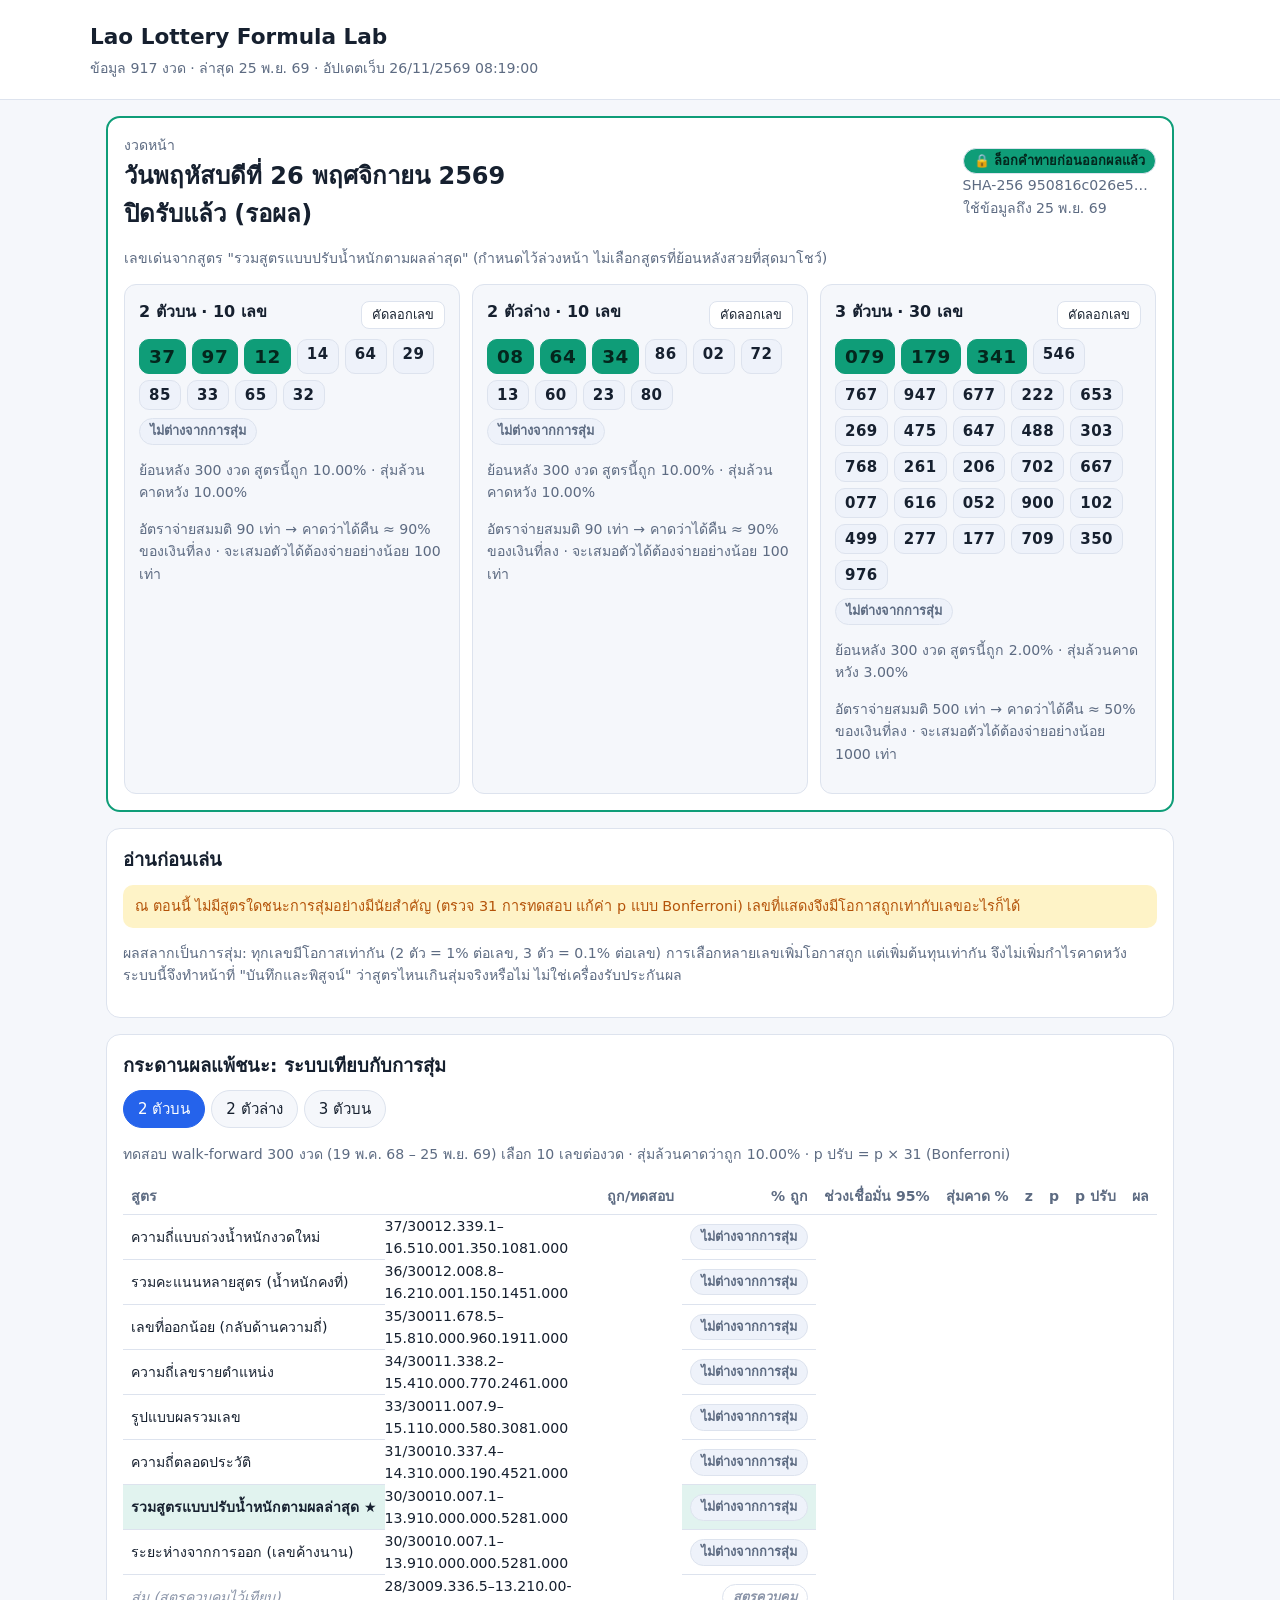
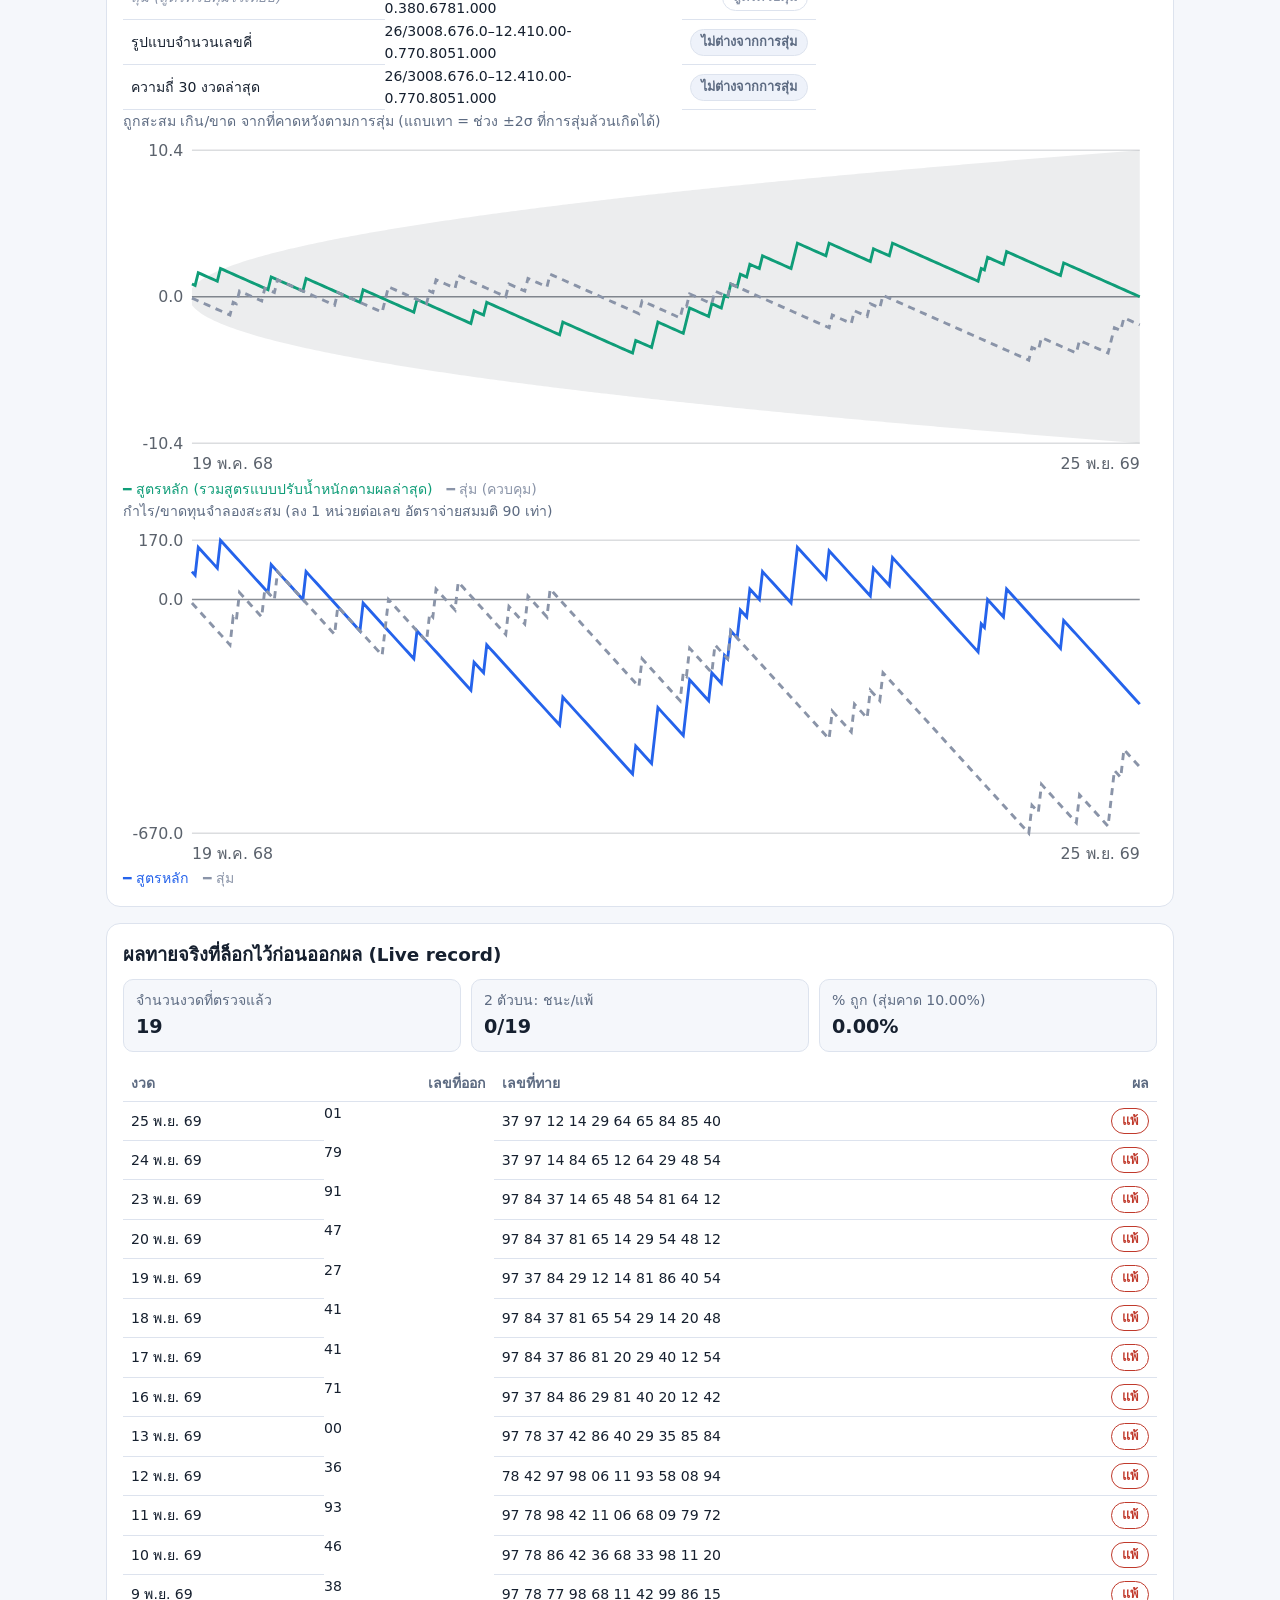
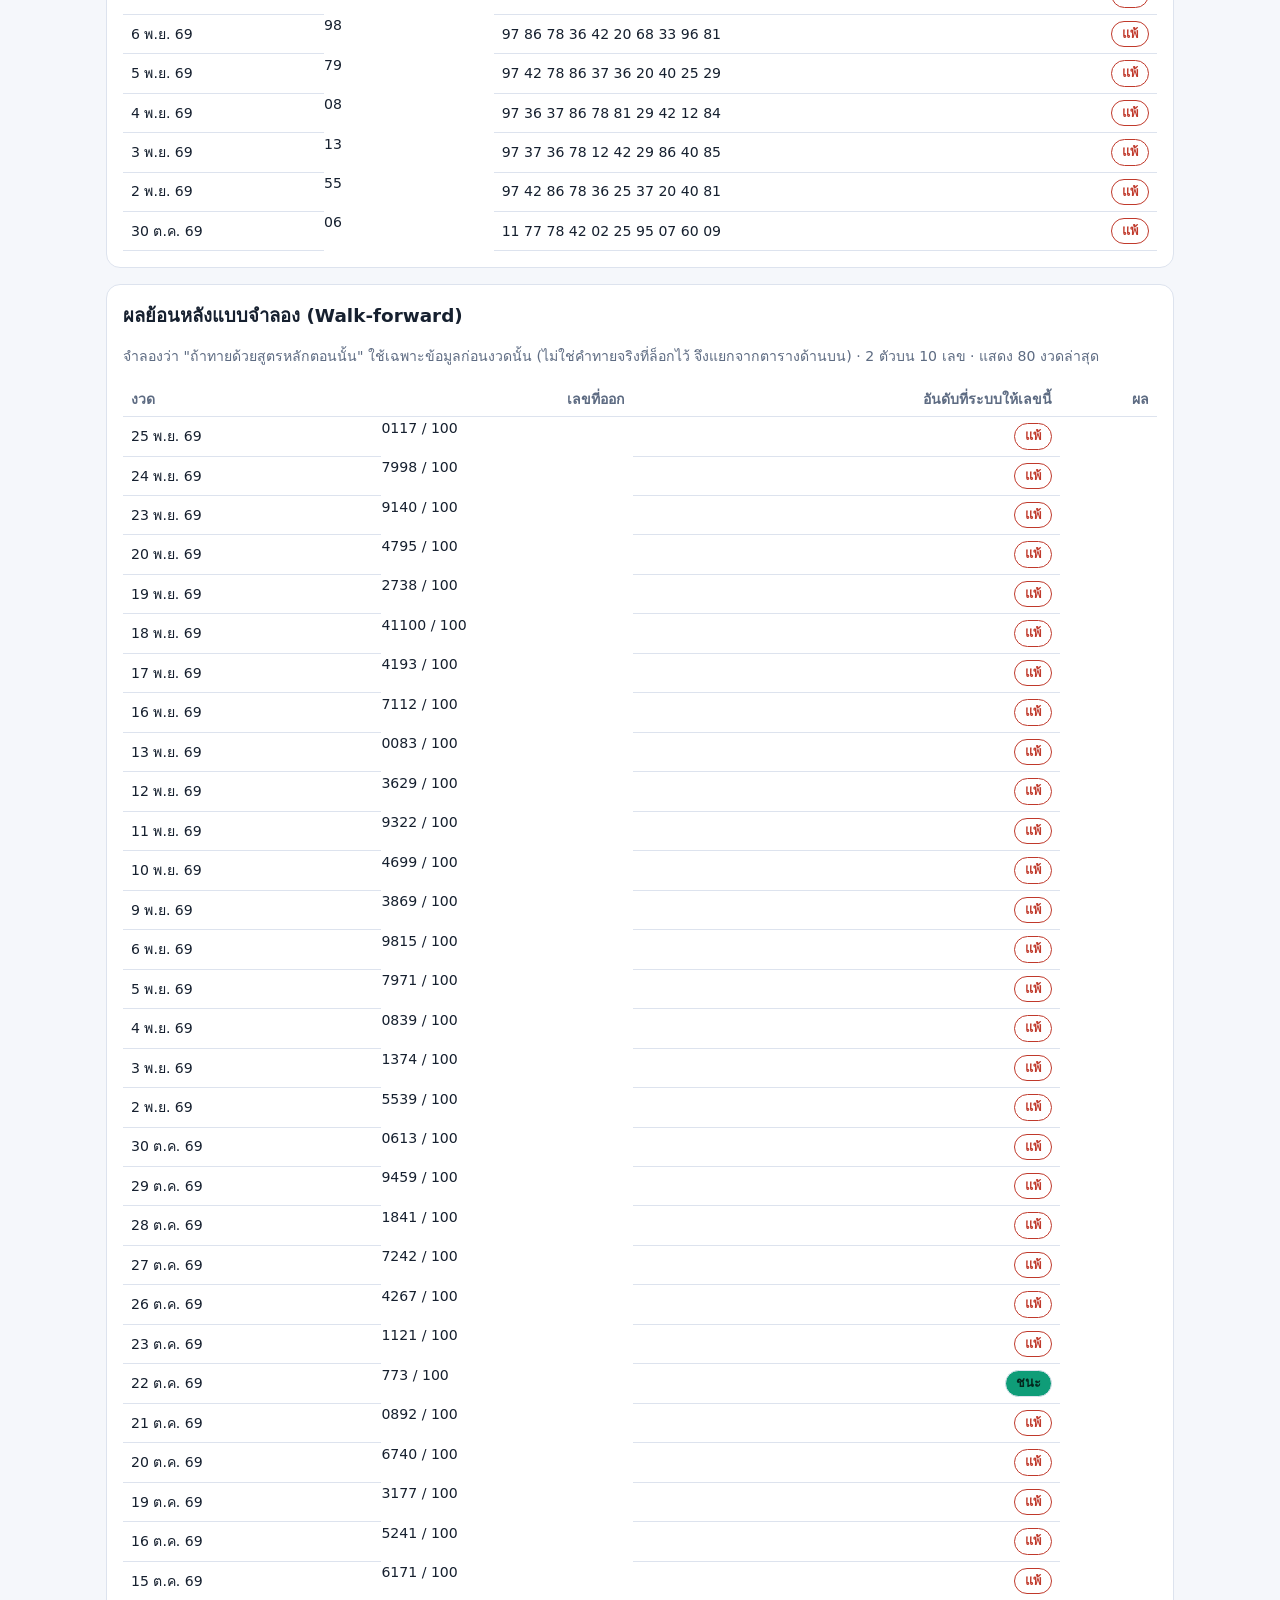
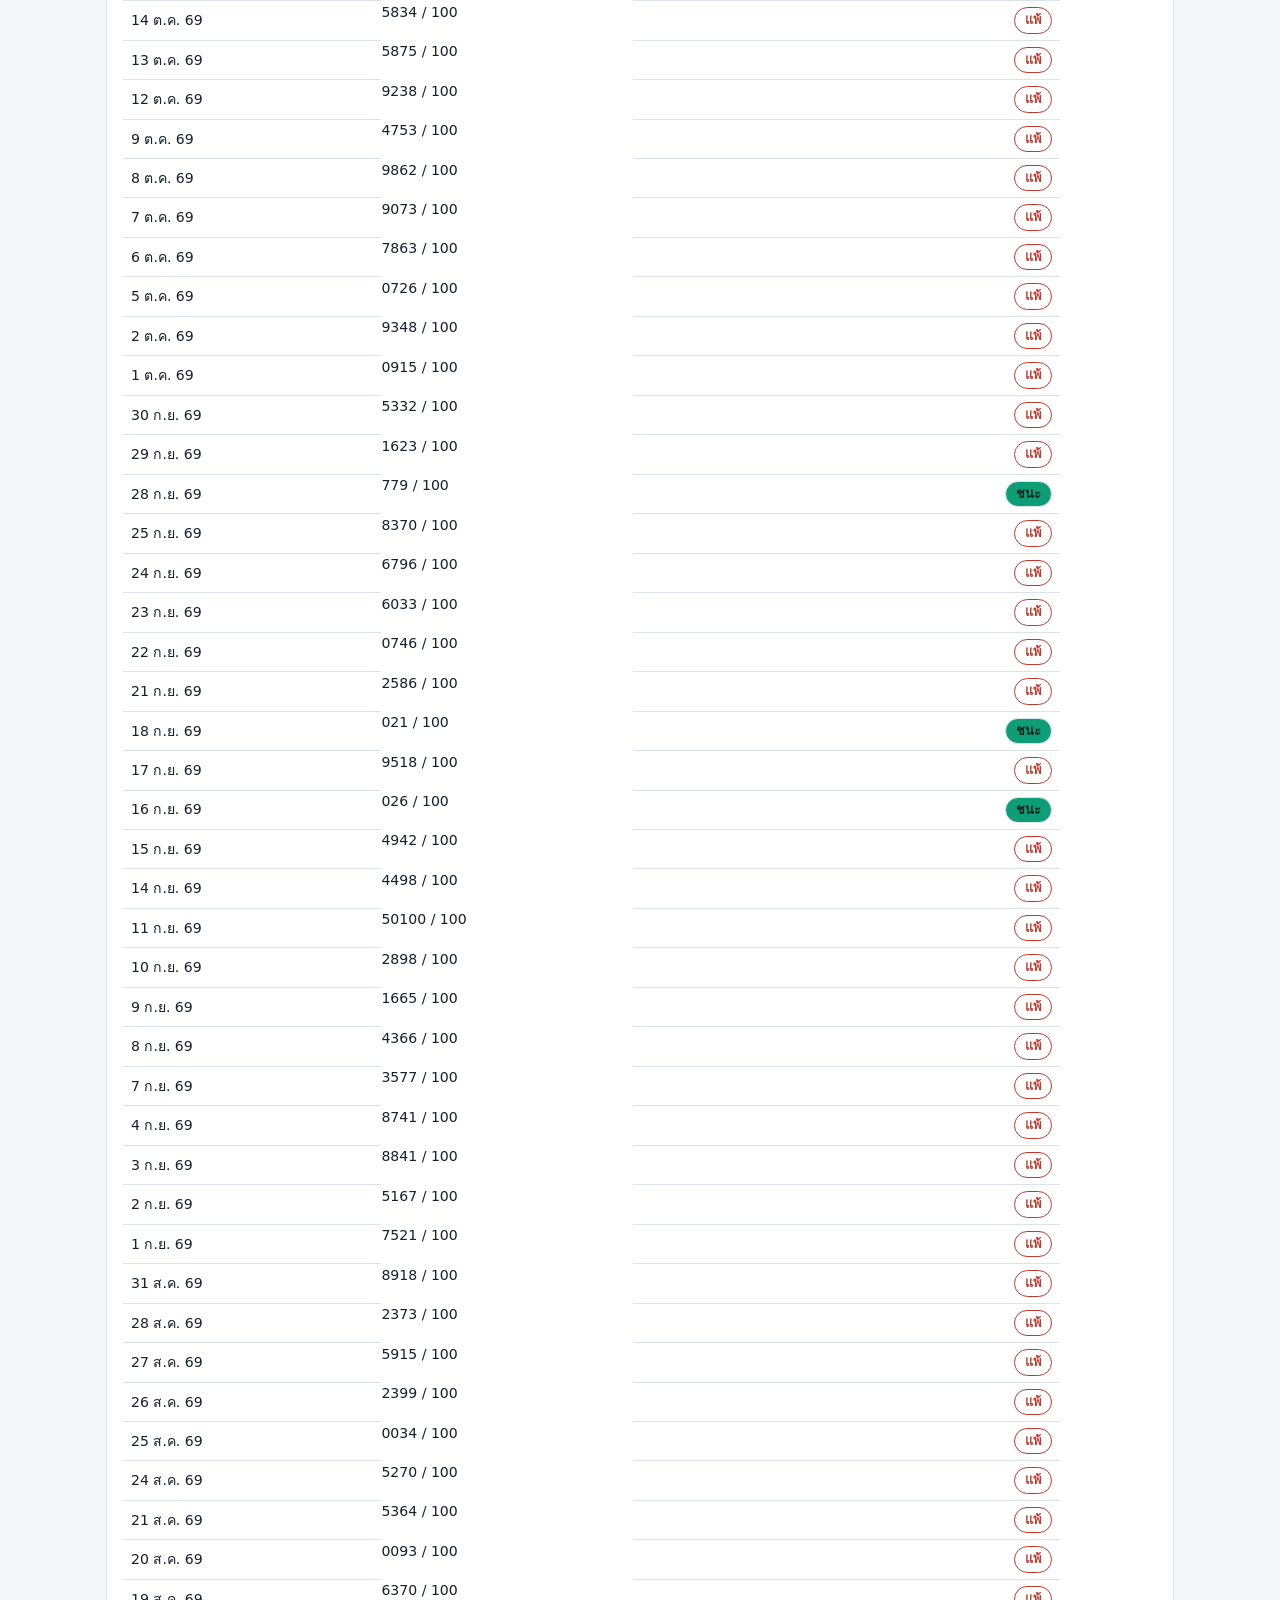
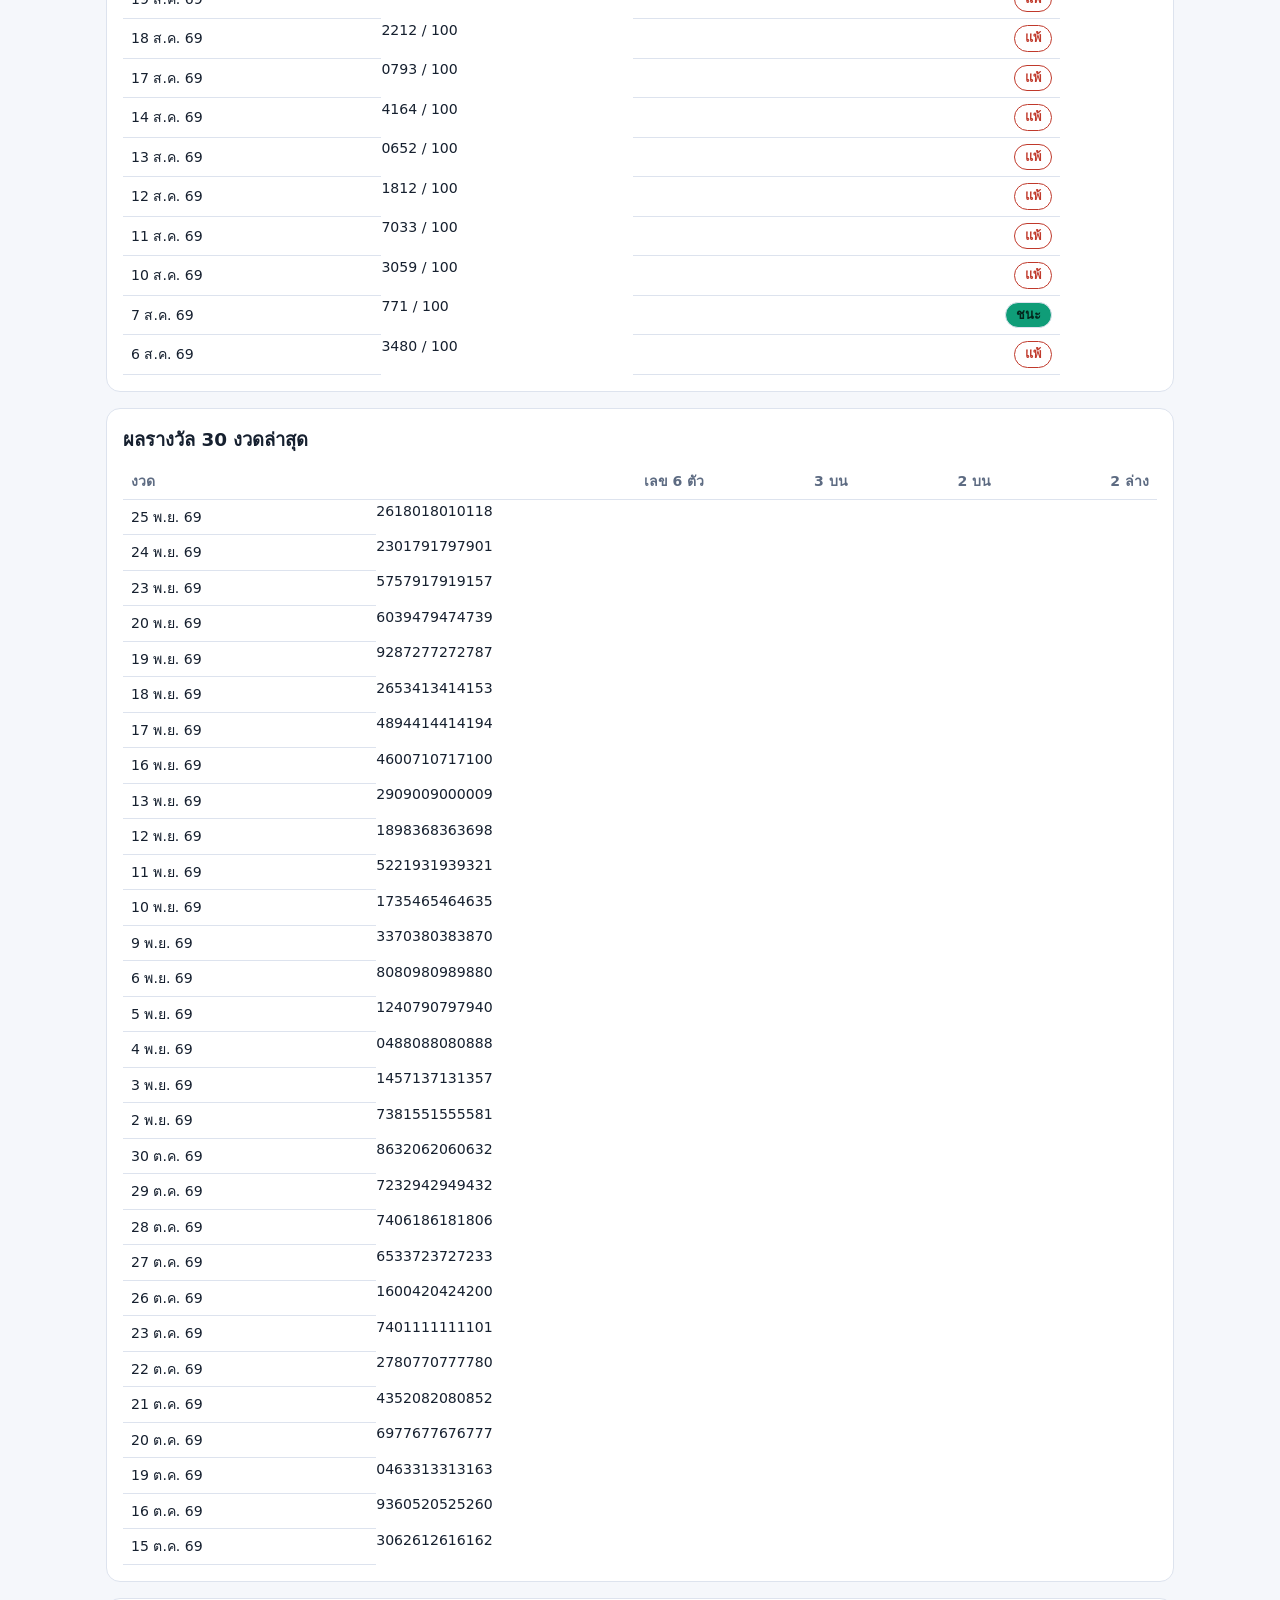
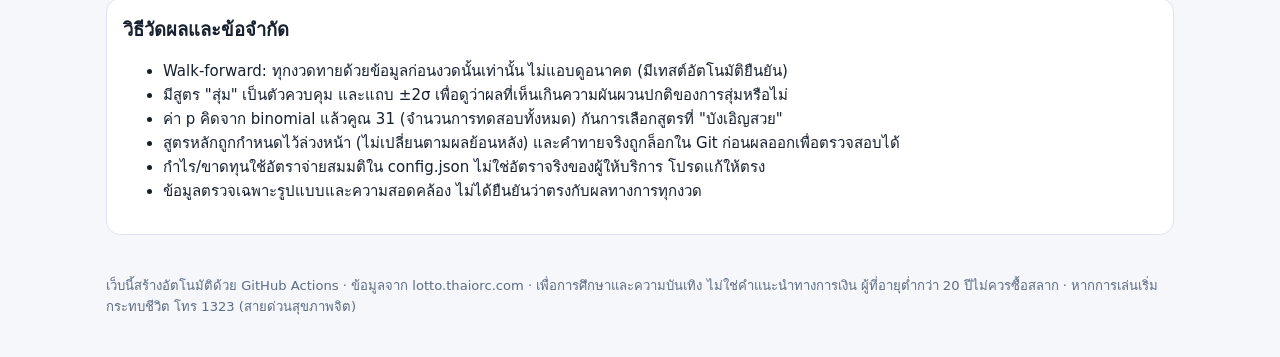
==== commit 0ba265b0: "Update results, predictions and site [skip ci]" ====
--- a/docs/index.html
+++ b/docs/index.html
@@ -73,7 +73,7 @@
 </footer>
 
 <script>
-const D = {"generated_at_utc": "2026-11-26T00:35:32+00:00", "total_draws": 917, "first_date": "2021-01-21", "data_through": "2026-11-25", "primary": {"key": "adaptive", "name": "รวมสูตรแบบปรับน้ำหนักตามผลล่าสุด"}, "window": 300, "bonferroni_m": 31, "next": {"target_date": "2026-11-26", "cutoff_hour_ict": 20, "locked": true, "created_at_utc": "2026-11-25T23:22:51+00:00", "sha256": "950816c026e58f542e5c31e8d80ea8cf17b39a5d632beeedf7e033f0132bea3d", "data_through": "2026-11-25", "kinds": {"top2": {"label": "2 ตัวบน", "picks": ["37", "97", "12", "14", "64", "29", "85", "33", "65", "32"], "hit_pct": 10.0, "baseline_pct": 10.0, "p_adj": 1.0, "verdict": "none", "verdict_text": "ไม่ต่างจากการสุ่ม", "weights": {"gap": 0.4926, "recent": 0.3175, "cold": 0.1573, "digit": 0.0326, "frequency": 0.0}, "ev": {"payout_assumed": 90, "return_per_unit_pct": 90.0, "breakeven_payout": 100}}, "top3": {"label": "3 ตัวบน", "picks": ["079", "179", "341", "546", "767", "947", "677", "222", "653", "269", "475", "647", "488", "303", "768", "261", "206", "702", "667", "077", "616", "052", "900", "102", "499", "277", "177", "709", "350", "976"], "hit_pct": 2.0, "baseline_pct": 3.0, "p_adj": 1.0, "verdict": "none", "verdict_text": "ไม่ต่างจากการสุ่ม", "weights": {"frequency": 0.3677, "decay": 0.2288, "recent": 0.1731, "pair": 0.1706, "sum": 0.0599}, "ev": {"payout_assumed": 500, "return_per_unit_pct": 50.0, "breakeven_payout": 1000}}, "bottom2": {"label": "2 ตัวล่าง", "picks": ["08", "64", "34", "86", "02", "72", "13", "60", "23", "80"], "hit_pct": 10.0, "baseline_pct": 10.0, "p_adj": 1.0, "verdict": "none", "verdict_text": "ไม่ต่างจากการสุ่ม", "weights": {"cold": 0.6241, "digit": 0.1924, "gap": 0.1709, "sum": 0.0127, "frequency": 0.0}, "ev": {"payout_assumed": 90, "return_per_unit_pct": 90.0, "breakeven_payout": 100}}}}, "backtest": {"top2": {"label": "2 ตัวบน", "picks": 10, "tests": 300, "baseline_pct": 10.0, "from": "2025-05-19", "to": "2026-11-25", "strategies": [{"key": "decay", "name": "ความถี่แบบถ่วงน้ำหนักงวดใหม่", "is_control": false, "is_primary": false, "tests": 300, "hits": 37, "misses": 263, "hit_pct": 12.33, "baseline_pct": 10.0, "expected_hits": 30.0, "z": 1.35, "ci_low_pct": 9.08, "ci_high_pct": 16.54, "p_value": 0.1077, "p_adj": 1.0, "verdict": "none"}, {"key": "ensemble", "name": "รวมคะแนนหลายสูตร (น้ำหนักคงที่)", "is_control": false, "is_primary": false, "tests": 300, "hits": 36, "misses": 264, "hit_pct": 12.0, "baseline_pct": 10.0, "expected_hits": 30.0, "z": 1.15, "ci_low_pct": 8.8, "ci_high_pct": 16.17, "p_value": 0.1453, "p_adj": 1.0, "verdict": "none"}, {"key": "cold", "name": "เลขที่ออกน้อย (กลับด้านความถี่)", "is_control": false, "is_primary": false, "tests": 300, "hits": 35, "misses": 265, "hit_pct": 11.67, "baseline_pct": 10.0, "expected_hits": 30.0, "z": 0.96, "ci_low_pct": 8.51, "ci_high_pct": 15.79, "p_value": 0.1914, "p_adj": 1.0, "verdict": "none"}, {"key": "digitpos", "name": "ความถี่เลขรายตำแหน่ง", "is_control": false, "is_primary": false, "tests": 300, "hits": 34, "misses": 266, "hit_pct": 11.33, "baseline_pct": 10.0, "expected_hits": 30.0, "z": 0.77, "ci_low_pct": 8.22, "ci_high_pct": 15.42, "p_value": 0.2458, "p_adj": 1.0, "verdict": "none"}, {"key": "sum", "name": "รูปแบบผลรวมเลข", "is_control": false, "is_primary": false, "tests": 300, "hits": 33, "misses": 267, "hit_pct": 11.0, "baseline_pct": 10.0, "expected_hits": 30.0, "z": 0.58, "ci_low_pct": 7.94, "ci_high_pct": 15.05, "p_value": 0.3083, "p_adj": 1.0, "verdict": "none"}, {"key": "frequency", "name": "ความถี่ตลอดประวัติ", "is_control": false, "is_primary": false, "tests": 300, "hits": 31, "misses": 269, "hit_pct": 10.33, "baseline_pct": 10.0, "expected_hits": 30.0, "z": 0.19, "ci_low_pct": 7.38, "ci_high_pct": 14.29, "p_value": 0.4516, "p_adj": 1.0, "verdict": "none"}, {"key": "adaptive", "name": "รวมสูตรแบบปรับน้ำหนักตามผลล่าสุด", "is_control": false, "is_primary": true, "tests": 300, "hits": 30, "misses": 270, "hit_pct": 10.0, "baseline_pct": 10.0, "expected_hits": 30.0, "z": 0.0, "ci_low_pct": 7.09, "ci_high_pct": 13.92, "p_value": 0.5281, "p_adj": 1.0, "verdict": "none"}, {"key": "gap", "name": "ระยะห่างจากการออก (เลขค้างนาน)", "is_control": false, "is_primary": false, "tests": 300, "hits": 30, "misses": 270, "hit_pct": 10.0, "baseline_pct": 10.0, "expected_hits": 30.0, "z": 0.0, "ci_low_pct": 7.09, "ci_high_pct": 13.92, "p_value": 0.5281, "p_adj": 1.0, "verdict": "none"}, {"key": "random", "name": "สุ่ม (สูตรควบคุมไว้เทียบ)", "is_control": true, "is_primary": false, "tests": 300, "hits": 28, "misses": 272, "hit_pct": 9.33, "baseline_pct": 10.0, "expected_hits": 30.0, "z": -0.38, "ci_low_pct": 6.54, "ci_high_pct": 13.16, "p_value": 0.6776, "p_adj": 1.0, "verdict": "control"}, {"key": "digit", "name": "รูปแบบจำนวนเลขคี่", "is_control": false, "is_primary": false, "tests": 300, "hits": 26, "misses": 274, "hit_pct": 8.67, "baseline_pct": 10.0, "expected_hits": 30.0, "z": -0.77, "ci_low_pct": 5.98, "ci_high_pct": 12.4, "p_value": 0.8051, "p_adj": 1.0, "verdict": "none"}, {"key": "recent", "name": "ความถี่ 30 งวดล่าสุด", "is_control": false, "is_primary": false, "tests": 300, "hits": 26, "misses": 274, "hit_pct": 8.67, "baseline_pct": 10.0, "expected_hits": 30.0, "z": -0.77, "ci_low_pct": 5.98, "ci_high_pct": 12.4, "p_value": 0.8051, "p_adj": 1.0, "verdict": "none"}], "records": [{"date": "2026-11-25", "actual": "01", "rank": 17, "hit": 0}, {"date": "2026-11-24", "actual": "79", "rank": 98, "hit": 0}, {"date": "2026-11-23", "actual": "91", "rank": 40, "hit": 0}, {"date": "2026-11-20", "actual": "47", "rank": 95, "hit": 0}, {"date": "2026-11-19", "actual": "27", "rank": 38, "hit": 0}, {"date": "2026-11-18", "actual": "41", "rank": 100, "hit": 0}, {"date": "2026-11-17", "actual": "41", "rank": 93, "hit": 0}, {"date": "2026-11-16", "actual": "71", "rank": 12, "hit": 0}, {"date": "2026-11-13", "actual": "00", "rank": 83, "hit": 0}, {"date": "2026-11-12", "actual": "36", "rank": 29, "hit": 0}, {"date": "2026-11-11", "actual": "93", "rank": 22, "hit": 0}, {"date": "2026-11-10", "actual": "46", "rank": 99, "hit": 0}, {"date": "2026-11-09", "actual": "38", "rank": 69, "hit": 0}, {"date": "2026-11-06", "actual": "98", "rank": 15, "hit": 0}, {"date": "2026-11-05", "actual": "79", "rank": 71, "hit": 0}, {"date": "2026-11-04", "actual": "08", "rank": 39, "hit": 0}, {"date": "2026-11-03", "actual": "13", "rank": 74, "hit": 0}, {"date": "2026-11-02", "actual": "55", "rank": 39, "hit": 0}, {"date": "2026-10-30", "actual": "06", "rank": 13, "hit": 0}, {"date": "2026-10-29", "actual": "94", "rank": 59, "hit": 0}, {"date": "2026-10-28", "actual": "18", "rank": 41, "hit": 0}, {"date": "2026-10-27", "actual": "72", "rank": 42, "hit": 0}, {"date": "2026-10-26", "actual": "42", "rank": 67, "hit": 0}, {"date": "2026-10-23", "actual": "11", "rank": 21, "hit": 0}, {"date": "2026-10-22", "actual": "77", "rank": 3, "hit": 1}, {"date": "2026-10-21", "actual": "08", "rank": 92, "hit": 0}, {"date": "2026-10-20", "actual": "67", "rank": 40, "hit": 0}, {"date": "2026-10-19", "actual": "31", "rank": 77, "hit": 0}, {"date": "2026-10-16", "actual": "52", "rank": 41, "hit": 0}, {"date": "2026-10-15", "actual": "61", "rank": 71, "hit": 0}, {"date": "2026-10-14", "actual": "58", "rank": 34, "hit": 0}, {"date": "2026-10-13", "actual": "58", "rank": 75, "hit": 0}, {"date": "2026-10-12", "actual": "92", "rank": 38, "hit": 0}, {"date": "2026-10-09", "actual": "47", "rank": 53, "hit": 0}, {"date": "2026-10-08", "actual": "98", "rank": 62, "hit": 0}, {"date": "2026-10-07", "actual": "90", "rank": 73, "hit": 0}, {"date": "2026-10-06", "actual": "78", "rank": 63, "hit": 0}, {"date": "2026-10-05", "actual": "07", "rank": 26, "hit": 0}, {"date": "2026-10-02", "actual": "93", "rank": 48, "hit": 0}, {"date": "2026-10-01", "actual": "09", "rank": 15, "hit": 0}, {"date": "2026-09-30", "actual": "53", "rank": 32, "hit": 0}, {"date": "2026-09-29", "actual": "16", "rank": 23, "hit": 0}, {"date": "2026-09-28", "actual": "77", "rank": 9, "hit": 1}, {"date": "2026-09-25", "actual": "83", "rank": 70, "hit": 0}, {"date": "2026-09-24", "actual": "67", "rank": 96, "hit": 0}, {"date": "2026-09-23", "actual": "60", "rank": 33, "hit": 0}, {"date": "2026-09-22", "actual": "07", "rank": 46, "hit": 0}, {"date": "2026-09-21", "actual": "25", "rank": 86, "hit": 0}, {"date": "2026-09-18", "actual": "02", "rank": 1, "hit": 1}, {"date": "2026-09-17", "actual": "95", "rank": 18, "hit": 0}, {"date": "2026-09-16", "actual": "02", "rank": 6, "hit": 1}, {"date": "2026-09-15", "actual": "49", "rank": 42, "hit": 0}, {"date": "2026-09-14", "actual": "44", "rank": 98, "hit": 0}, {"date": "2026-09-11", "actual": "50", "rank": 100, "hit": 0}, {"date": "2026-09-10", "actual": "28", "rank": 98, "hit": 0}, {"date": "2026-09-09", "actual": "16", "rank": 65, "hit": 0}, {"date": "2026-09-08", "actual": "43", "rank": 66, "hit": 0}, {"date": "2026-09-07", "actual": "35", "rank": 77, "hit": 0}, {"date": "2026-09-04", "actual": "87", "rank": 41, "hit": 0}, {"date": "2026-09-03", "actual": "88", "rank": 41, "hit": 0}, {"date": "2026-09-02", "actual": "51", "rank": 67, "hit": 0}, {"date": "2026-09-01", "actual": "75", "rank": 21, "hit": 0}, {"date": "2026-08-31", "actual": "89", "rank": 18, "hit": 0}, {"date": "2026-08-28", "actual": "23", "rank": 73, "hit": 0}, {"date": "2026-08-27", "actual": "59", "rank": 15, "hit": 0}, {"date": "2026-08-26", "actual": "23", "rank": 99, "hit": 0}, {"date": "2026-08-25", "actual": "00", "rank": 34, "hit": 0}, {"date": "2026-08-24", "actual": "52", "rank": 70, "hit": 0}, {"date": "2026-08-21", "actual": "53", "rank": 64, "hit": 0}, {"date": "2026-08-20", "actual": "00", "rank": 93, "hit": 0}, {"date": "2026-08-19", "actual": "63", "rank": 70, "hit": 0}, {"date": "2026-08-18", "actual": "22", "rank": 12, "hit": 0}, {"date": "2026-08-17", "actual": "07", "rank": 93, "hit": 0}, {"date": "2026-08-14", "actual": "41", "rank": 64, "hit": 0}, {"date": "2026-08-13", "actual": "06", "rank": 52, "hit": 0}, {"date": "2026-08-12", "actual": "18", "rank": 12, "hit": 0}, {"date": "2026-08-11", "actual": "70", "rank": 33, "hit": 0}, {"date": "2026-08-10", "actual": "30", "rank": 59, "hit": 0}, {"date": "2026-08-07", "actual": "77", "rank": 1, "hit": 1}, {"date": "2026-08-06", "actual": "34", "rank": 80, "hit": 0}], "chart": {"dates": ["2025-05-19", "2025-05-21", "2025-05-23", "2025-05-26", "2025-05-28", "2025-05-30", "2025-06-02", "2025-06-04", "2025-06-06", "2025-06-09", "2025-06-11", "2025-06-13", "2025-06-16", "2025-06-18", "2025-06-20", "2025-06-23", "2025-06-25", "2025-06-27", "2025-06-30", "2025-07-02", "2025-07-04", "2025-07-07", "2025-07-09", "2025-07-11", "2025-07-14", "2025-07-16", "2025-07-18", "2025-07-21", "2025-07-23", "2025-07-25", "2025-07-28", "2025-07-30", "2025-08-01", "2025-08-04", "2025-08-06", "2025-08-08", "2025-08-11", "2025-08-13", "2025-08-15", "2025-08-18", "2025-08-20", "2025-08-22", "2025-08-25", "2025-08-27", "2025-08-29", "2025-09-01", "2025-09-03", "2025-09-05", "2025-09-08", "2025-09-10", "2025-09-12", "2025-09-15", "2025-09-17", "2025-09-19", "2025-09-22", "2025-09-24", "2025-09-26", "2025-09-29", "2025-10-01", "2025-10-03", "2025-10-06", "2025-10-08", "2025-10-10", "2025-10-13", "2025-10-15", "2025-10-17", "2025-10-20", "2025-10-22", "2025-10-24", "2025-10-27", "2025-10-29", "2025-10-31", "2025-11-03", "2025-11-05", "2025-11-07", "2025-11-10", "2025-11-12", "2025-11-14", "2025-11-17", "2025-11-19", "2025-11-21", "2025-11-24", "2025-11-26", "2025-11-28", "2025-12-03", "2025-12-05", "2025-12-08", "2025-12-10", "2025-12-12", "2025-12-15", "2025-12-17", "2025-12-19", "2025-12-22", "2025-12-24", "2025-12-26", "2025-12-29", "2025-12-31", "2026-01-02", "2026-01-05", "2026-01-07", "2026-01-09", "2026-01-12", "2026-01-14", "2026-01-16", "2026-01-19", "2026-01-21", "2026-01-23", "2026-01-26", "2026-01-28", "2026-01-30", "2026-02-02", "2026-02-04", "2026-02-06", "2026-02-09", "2026-02-11", "2026-02-13", "2026-02-16", "2026-02-18", "2026-02-20", "2026-02-23", "2026-02-27", "2026-03-02", "2026-03-04", "2026-03-06", "2026-03-11", "2026-03-13", "2026-03-16", "2026-03-18", "2026-03-20", "2026-03-23", "2026-03-25", "2026-03-27", "2026-03-30", "2026-04-01", "2026-04-02", "2026-04-03", "2026-04-06", "2026-04-07", "2026-04-08", "2026-04-09", "2026-04-10", "2026-04-13", "2026-04-17", "2026-04-20", "2026-04-21", "2026-04-22", "2026-04-23", "2026-04-24", "2026-04-27", "2026-04-28", "2026-04-29", "2026-04-30", "2026-05-04", "2026-05-05", "2026-05-06", "2026-05-07", "2026-05-08", "2026-05-11", "2026-05-12", "2026-05-13", "2026-05-14", "2026-05-15", "2026-05-18", "2026-05-19", "2026-05-20", "2026-05-21", "2026-05-22", "2026-05-25", "2026-05-26", "2026-05-27", "2026-05-28", "2026-05-29", "2026-06-01", "2026-06-02", "2026-06-03", "2026-06-04", "2026-06-05", "2026-06-08", "2026-06-09", "2026-06-10", "2026-06-11", "2026-06-12", "2026-06-15", "2026-06-16", "2026-06-17", "2026-06-18", "2026-06-19", "2026-06-22", "2026-06-23", "2026-06-24", "2026-06-25", "2026-06-26", "2026-06-29", "2026-06-30", "2026-07-01", "2026-07-02", "2026-07-03", "2026-07-06", "2026-07-07", "2026-07-08", "2026-07-09", "2026-07-10", "2026-07-13", "2026-07-14", "2026-07-15", "2026-07-16", "2026-07-17", "2026-07-20", "2026-07-21", "2026-07-22", "2026-07-23", "2026-07-24", "2026-07-27", "2026-07-28", "2026-07-29", "2026-07-30", "2026-07-31", "2026-08-03", "2026-08-04", "2026-08-05", "2026-08-06", "2026-08-07", "2026-08-10", "2026-08-11", "2026-08-12", "2026-08-13", "2026-08-14", "2026-08-17", "2026-08-18", "2026-08-19", "2026-08-20", "2026-08-21", "2026-08-24", "2026-08-25", "2026-08-26", "2026-08-27", "2026-08-28", "2026-08-31", "2026-09-01", "2026-09-02", "2026-09-03", "2026-09-04", "2026-09-07", "2026-09-08", "2026-09-09", "2026-09-10", "2026-09-11", "2026-09-14", "2026-09-15", "2026-09-16", "2026-09-17", "2026-09-18", "2026-09-21", "2026-09-22", "2026-09-23", "2026-09-24", "2026-09-25", "2026-09-28", "2026-09-29", "2026-09-30", "2026-10-01", "2026-10-02", "2026-10-05", "2026-10-06", "2026-10-07", "2026-10-08", "2026-10-09", "2026-10-12", "2026-10-13", "2026-10-14", "2026-10-15", "2026-10-16", "2026-10-19", "2026-10-20", "2026-10-21", "2026-10-22", "2026-10-23", "2026-10-26", "2026-10-27", "2026-10-28", "2026-10-29", "2026-10-30", "2026-11-02", "2026-11-03", "2026-11-04", "2026-11-05", "2026-11-06", "2026-11-09", "2026-11-10", "2026-11-11", "2026-11-12", "2026-11-13", "2026-11-16", "2026-11-17", "2026-11-18", "2026-11-19", "2026-11-20", "2026-11-23", "2026-11-24", "2026-11-25"], "primary": [0.9, 0.8, 1.7, 1.6, 1.5, 1.4, 1.3, 1.2, 1.1, 2.0, 1.9, 1.8, 1.7, 1.6, 1.5, 1.4, 1.3, 1.2, 1.1, 1.0, 0.9, 0.8, 0.7, 0.6, 0.5, 1.4, 1.3, 1.2, 1.1, 1.0, 0.9, 0.8, 0.7, 0.6, 0.5, 0.4, 1.3, 1.2, 1.1, 1.0, 0.9, 0.8, 0.7, 0.6, 0.5, 0.4, 0.3, 0.2, 0.1, -0.0, -0.1, -0.2, -0.3, -0.4, 0.5, 0.4, 0.3, 0.2, 0.1, -0.0, -0.1, -0.2, -0.3, -0.4, -0.5, -0.6, -0.7, -0.8, -0.9, -1.0, -1.1, -0.2, -0.3, -0.4, -0.5, -0.6, -0.7, -0.8, -0.9, -1.0, -1.1, -1.2, -1.3, -1.4, -1.5, -1.6, -1.7, -1.8, -1.9, -1.0, -1.1, -1.2, -1.3, -0.4, -0.5, -0.6, -0.7, -0.8, -0.9, -1.0, -1.1, -1.2, -1.3, -1.4, -1.5, -1.6, -1.7, -1.8, -1.9, -2.0, -2.1, -2.2, -2.3, -2.4, -2.5, -2.6, -2.7, -1.8, -1.9, -2.0, -2.1, -2.2, -2.3, -2.4, -2.5, -2.6, -2.7, -2.8, -2.9, -3.0, -3.1, -3.2, -3.3, -3.4, -3.5, -3.6, -3.7, -3.8, -3.9, -4.0, -3.1, -3.2, -3.3, -3.4, -3.5, -3.6, -2.7, -1.8, -1.9, -2.0, -2.1, -2.2, -2.3, -2.4, -2.5, -2.6, -1.7, -0.8, -0.9, -1.0, -1.1, -1.2, -1.3, -1.4, -0.5, -0.6, -0.7, -0.8, 0.1, -0.0, 0.9, 0.8, 0.7, 1.6, 1.5, 1.4, 2.3, 2.2, 2.1, 2.0, 2.9, 2.8, 2.7, 2.6, 2.5, 2.4, 2.3, 2.2, 2.1, 2.0, 2.9, 3.8, 3.7, 3.6, 3.5, 3.4, 3.3, 3.2, 3.1, 3.0, 2.9, 3.8, 3.7, 3.6, 3.5, 3.4, 3.3, 3.2, 3.1, 3.0, 2.9, 2.8, 2.7, 2.6, 2.5, 3.4, 3.3, 3.2, 3.1, 3.0, 2.9, 3.8, 3.7, 3.6, 3.5, 3.4, 3.3, 3.2, 3.1, 3.0, 2.9, 2.8, 2.7, 2.6, 2.5, 2.4, 2.3, 2.2, 2.1, 2.0, 1.9, 1.8, 1.7, 1.6, 1.5, 1.4, 1.3, 1.2, 1.1, 2.0, 1.9, 2.8, 2.7, 2.6, 2.5, 2.4, 2.3, 3.2, 3.1, 3.0, 2.9, 2.8, 2.7, 2.6, 2.5, 2.4, 2.3, 2.2, 2.1, 2.0, 1.9, 1.8, 1.7, 1.6, 1.5, 2.4, 2.3, 2.2, 2.1, 2.0, 1.9, 1.8, 1.7, 1.6, 1.5, 1.4, 1.3, 1.2, 1.1, 1.0, 0.9, 0.8, 0.7, 0.6, 0.5, 0.4, 0.3, 0.2, 0.1, -0.0], "control": [-0.1, -0.2, -0.3, -0.4, -0.5, -0.6, -0.7, -0.8, -0.9, -1.0, -1.1, -1.2, -1.3, -0.4, -0.5, 0.4, 0.3, 0.2, 0.1, 0.0, -0.1, -0.2, -0.3, 0.6, 0.5, 0.4, 0.3, 1.2, 1.1, 1.0, 0.9, 0.8, 0.7, 0.6, 0.5, 0.4, 0.3, 0.2, 0.1, 0.0, -0.1, -0.2, -0.3, -0.4, -0.5, -0.6, 0.3, 0.2, 0.1, 0.0, -0.1, -0.2, -0.3, -0.4, -0.5, -0.6, -0.7, -0.8, -0.9, -1.0, -1.1, -0.2, 0.7, 0.6, 0.5, 0.4, 0.3, 0.2, 0.1, 0.0, -0.1, -0.2, -0.3, -0.4, -0.5, 0.4, 0.3, 1.2, 1.1, 1.0, 0.9, 0.8, 0.7, 0.6, 1.5, 1.4, 1.3, 1.2, 1.1, 1.0, 0.9, 0.8, 0.7, 0.6, 0.5, 0.4, 0.3, 0.2, 0.1, -0.0, 0.9, 0.8, 0.7, 0.6, 0.5, 0.4, 1.3, 1.2, 1.1, 1.0, 0.9, 0.8, 0.7, 1.6, 1.5, 1.4, 1.3, 1.2, 1.1, 1.0, 0.9, 0.8, 0.7, 0.6, 0.5, 0.4, 0.3, 0.2, 0.1, -0.0, -0.1, -0.2, -0.3, -0.4, -0.5, -0.6, -0.7, -0.8, -0.9, -1.0, -1.1, -1.2, -0.3, -0.4, -0.5, -0.6, -0.7, -0.8, -0.9, -1.0, -1.1, -1.2, -1.3, -1.4, -1.5, -0.6, -0.7, 0.2, 0.1, -0.0, -0.1, -0.2, -0.3, -0.4, -0.5, 0.4, 0.3, 0.2, 0.1, -0.0, 0.9, 0.8, 0.7, 0.6, 0.5, 0.4, 0.3, 0.2, 0.1, -0.0, -0.1, -0.2, -0.3, -0.4, -0.5, -0.6, -0.7, -0.8, -0.9, -1.0, -1.1, -1.2, -1.3, -1.4, -1.5, -1.6, -1.7, -1.8, -1.9, -2.0, -2.1, -2.2, -1.3, -1.4, -1.5, -1.6, -1.7, -1.8, -1.9, -1.0, -1.1, -1.2, -1.3, -1.4, -0.5, -0.6, -0.7, -0.8, 0.1, -0.0, -0.1, -0.2, -0.3, -0.4, -0.5, -0.6, -0.7, -0.8, -0.9, -1.0, -1.1, -1.2, -1.3, -1.4, -1.5, -1.6, -1.7, -1.8, -1.9, -2.0, -2.1, -2.2, -2.3, -2.4, -2.5, -2.6, -2.7, -2.8, -2.9, -3.0, -3.1, -3.2, -3.3, -3.4, -3.5, -3.6, -3.7, -3.8, -3.9, -4.0, -4.1, -4.2, -4.3, -4.4, -4.5, -3.6, -3.7, -3.8, -2.9, -3.0, -3.1, -3.2, -3.3, -3.4, -3.5, -3.6, -3.7, -3.8, -3.9, -4.0, -3.1, -3.2, -3.3, -3.4, -3.5, -3.6, -3.7, -3.8, -3.9, -4.0, -3.1, -2.2, -2.3, -2.4, -1.5, -1.6, -1.7, -1.8, -1.9, -2.0], "band": [0.6, 0.849, 1.039, 1.2, 1.342, 1.47, 1.587, 1.697, 1.8, 1.897, 1.99, 2.078, 2.163, 2.245, 2.324, 2.4, 2.474, 2.546, 2.615, 2.683, 2.75, 2.814, 2.877, 2.939, 3.0, 3.059, 3.118, 3.175, 3.231, 3.286, 3.341, 3.394, 3.447, 3.499, 3.55, 3.6, 3.65, 3.699, 3.747, 3.795, 3.842, 3.888, 3.934, 3.98, 4.025, 4.069, 4.113, 4.157, 4.2, 4.243, 4.285, 4.327, 4.368, 4.409, 4.45, 4.49, 4.53, 4.569, 4.609, 4.648, 4.686, 4.724, 4.762, 4.8, 4.837, 4.874, 4.911, 4.948, 4.984, 5.02, 5.056, 5.091, 5.126, 5.161, 5.196, 5.231, 5.265, 5.299, 5.333, 5.367, 5.4, 5.433, 5.466, 5.499, 5.532, 5.564, 5.596, 5.628, 5.66, 5.692, 5.724, 5.755, 5.786, 5.817, 5.848, 5.879, 5.909, 5.94, 5.97, 6.0, 6.03, 6.06, 6.089, 6.119, 6.148, 6.177, 6.206, 6.235, 6.264, 6.293, 6.321, 6.35, 6.378, 6.406, 6.434, 6.462, 6.49, 6.518, 6.545, 6.573, 6.6, 6.627, 6.654, 6.681, 6.708, 6.735, 6.762, 6.788, 6.815, 6.841, 6.867, 6.893, 6.92, 6.946, 6.971, 6.997, 7.023, 7.048, 7.074, 7.099, 7.125, 7.15, 7.175, 7.2, 7.225, 7.25, 7.275, 7.299, 7.324, 7.348, 7.373, 7.397, 7.422, 7.446, 7.47, 7.494, 7.518, 7.542, 7.566, 7.589, 7.613, 7.637, 7.66, 7.684, 7.707, 7.73, 7.754, 7.777, 7.8, 7.823, 7.846, 7.869, 7.892, 7.915, 7.937, 7.96, 7.982, 8.005, 8.027, 8.05, 8.072, 8.094, 8.117, 8.139, 8.161, 8.183, 8.205, 8.227, 8.249, 8.27, 8.292, 8.314, 8.335, 8.357, 8.379, 8.4, 8.421, 8.443, 8.464, 8.485, 8.506, 8.528, 8.549, 8.57, 8.591, 8.612, 8.632, 8.653, 8.674, 8.695, 8.716, 8.736, 8.757, 8.777, 8.798, 8.818, 8.839, 8.859, 8.879, 8.899, 8.92, 8.94, 8.96, 8.98, 9.0, 9.02, 9.04, 9.06, 9.08, 9.099, 9.119, 9.139, 9.159, 9.178, 9.198, 9.217, 9.237, 9.256, 9.276, 9.295, 9.315, 9.334, 9.353, 9.372, 9.391, 9.411, 9.43, 9.449, 9.468, 9.487, 9.506, 9.525, 9.544, 9.562, 9.581, 9.6, 9.619, 9.637, 9.656, 9.675, 9.693, 9.712, 9.73, 9.749, 9.767, 9.786, 9.804, 9.822, 9.841, 9.859, 9.877, 9.895, 9.914, 9.932, 9.95, 9.968, 9.986, 10.004, 10.022, 10.04, 10.058, 10.076, 10.094, 10.111, 10.129, 10.147, 10.165, 10.182, 10.2, 10.218, 10.235, 10.253, 10.27, 10.288, 10.305, 10.323, 10.34, 10.358, 10.375, 10.392], "pnl_primary": [80, 70, 150, 140, 130, 120, 110, 100, 90, 170, 160, 150, 140, 130, 120, 110, 100, 90, 80, 70, 60, 50, 40, 30, 20, 100, 90, 80, 70, 60, 50, 40, 30, 20, 10, 0, 80, 70, 60, 50, 40, 30, 20, 10, 0, -10, -20, -30, -40, -50, -60, -70, -80, -90, -10, -20, -30, -40, -50, -60, -70, -80, -90, -100, -110, -120, -130, -140, -150, -160, -170, -90, -100, -110, -120, -130, -140, -150, -160, -170, -180, -190, -200, -210, -220, -230, -240, -250, -260, -180, -190, -200, -210, -130, -140, -150, -160, -170, -180, -190, -200, -210, -220, -230, -240, -250, -260, -270, -280, -290, -300, -310, -320, -330, -340, -350, -360, -280, -290, -300, -310, -320, -330, -340, -350, -360, -370, -380, -390, -400, -410, -420, -430, -440, -450, -460, -470, -480, -490, -500, -420, -430, -440, -450, -460, -470, -390, -310, -320, -330, -340, -350, -360, -370, -380, -390, -310, -230, -240, -250, -260, -270, -280, -290, -210, -220, -230, -240, -160, -170, -90, -100, -110, -30, -40, -50, 30, 20, 10, 0, 80, 70, 60, 50, 40, 30, 20, 10, 0, -10, 70, 150, 140, 130, 120, 110, 100, 90, 80, 70, 60, 140, 130, 120, 110, 100, 90, 80, 70, 60, 50, 40, 30, 20, 10, 90, 80, 70, 60, 50, 40, 120, 110, 100, 90, 80, 70, 60, 50, 40, 30, 20, 10, 0, -10, -20, -30, -40, -50, -60, -70, -80, -90, -100, -110, -120, -130, -140, -150, -70, -80, 0, -10, -20, -30, -40, -50, 30, 20, 10, 0, -10, -20, -30, -40, -50, -60, -70, -80, -90, -100, -110, -120, -130, -140, -60, -70, -80, -90, -100, -110, -120, -130, -140, -150, -160, -170, -180, -190, -200, -210, -220, -230, -240, -250, -260, -270, -280, -290, -300], "pnl_control": [-10, -20, -30, -40, -50, -60, -70, -80, -90, -100, -110, -120, -130, -50, -60, 20, 10, 0, -10, -20, -30, -40, -50, 30, 20, 10, 0, 80, 70, 60, 50, 40, 30, 20, 10, 0, -10, -20, -30, -40, -50, -60, -70, -80, -90, -100, -20, -30, -40, -50, -60, -70, -80, -90, -100, -110, -120, -130, -140, -150, -160, -80, 0, -10, -20, -30, -40, -50, -60, -70, -80, -90, -100, -110, -120, -40, -50, 30, 20, 10, 0, -10, -20, -30, 50, 40, 30, 20, 10, 0, -10, -20, -30, -40, -50, -60, -70, -80, -90, -100, -20, -30, -40, -50, -60, -70, 10, 0, -10, -20, -30, -40, -50, 30, 20, 10, 0, -10, -20, -30, -40, -50, -60, -70, -80, -90, -100, -110, -120, -130, -140, -150, -160, -170, -180, -190, -200, -210, -220, -230, -240, -250, -170, -180, -190, -200, -210, -220, -230, -240, -250, -260, -270, -280, -290, -210, -220, -140, -150, -160, -170, -180, -190, -200, -210, -130, -140, -150, -160, -170, -90, -100, -110, -120, -130, -140, -150, -160, -170, -180, -190, -200, -210, -220, -230, -240, -250, -260, -270, -280, -290, -300, -310, -320, -330, -340, -350, -360, -370, -380, -390, -400, -320, -330, -340, -350, -360, -370, -380, -300, -310, -320, -330, -340, -260, -270, -280, -290, -210, -220, -230, -240, -250, -260, -270, -280, -290, -300, -310, -320, -330, -340, -350, -360, -370, -380, -390, -400, -410, -420, -430, -440, -450, -460, -470, -480, -490, -500, -510, -520, -530, -540, -550, -560, -570, -580, -590, -600, -610, -620, -630, -640, -650, -660, -670, -590, -600, -610, -530, -540, -550, -560, -570, -580, -590, -600, -610, -620, -630, -640, -560, -570, -580, -590, -600, -610, -620, -630, -640, -650, -570, -490, -500, -510, -430, -440, -450, -460, -470, -480]}}, "top3": {"label": "3 ตัวบน", "picks": 30, "tests": 300, "baseline_pct": 3.0, "from": "2025-05-19", "to": "2026-11-25", "strategies": [{"key": "sum", "name": "รูปแบบผลรวมเลข", "is_control": false, "is_primary": false, "tests": 300, "hits": 10, "misses": 290, "hit_pct": 3.33, "baseline_pct": 3.0, "expected_hits": 9.0, "z": 0.34, "ci_low_pct": 1.82, "ci_high_pct": 6.03, "p_value": 0.4126, "p_adj": 1.0, "verdict": "none"}, {"key": "pair", "name": "ความถี่คู่เลขติดกัน", "is_control": false, "is_primary": false, "tests": 300, "hits": 9, "misses": 291, "hit_pct": 3.0, "baseline_pct": 3.0, "expected_hits": 9.0, "z": 0.0, "ci_low_pct": 1.59, "ci_high_pct": 5.6, "p_value": 0.5464, "p_adj": 1.0, "verdict": "none"}, {"key": "digitpos", "name": "ความถี่เลขรายตำแหน่ง", "is_control": false, "is_primary": false, "tests": 300, "hits": 8, "misses": 292, "hit_pct": 2.67, "baseline_pct": 3.0, "expected_hits": 9.0, "z": -0.34, "ci_low_pct": 1.36, "ci_high_pct": 5.17, "p_value": 0.6797, "p_adj": 1.0, "verdict": "none"}, {"key": "frequency", "name": "ความถี่ตลอดประวัติ", "is_control": false, "is_primary": false, "tests": 300, "hits": 8, "misses": 292, "hit_pct": 2.67, "baseline_pct": 3.0, "expected_hits": 9.0, "z": -0.34, "ci_low_pct": 1.36, "ci_high_pct": 5.17, "p_value": 0.6797, "p_adj": 1.0, "verdict": "none"}, {"key": "cold", "name": "เลขที่ออกน้อย (กลับด้านความถี่)", "is_control": false, "is_primary": false, "tests": 300, "hits": 7, "misses": 293, "hit_pct": 2.33, "baseline_pct": 3.0, "expected_hits": 9.0, "z": -0.68, "ci_low_pct": 1.13, "ci_high_pct": 4.74, "p_value": 0.7974, "p_adj": 1.0, "verdict": "none"}, {"key": "gap", "name": "ระยะห่างจากการออก (เลขค้างนาน)", "is_control": false, "is_primary": false, "tests": 300, "hits": 7, "misses": 293, "hit_pct": 2.33, "baseline_pct": 3.0, "expected_hits": 9.0, "z": -0.68, "ci_low_pct": 1.13, "ci_high_pct": 4.74, "p_value": 0.7974, "p_adj": 1.0, "verdict": "none"}, {"key": "adaptive", "name": "รวมสูตรแบบปรับน้ำหนักตามผลล่าสุด", "is_control": false, "is_primary": true, "tests": 300, "hits": 6, "misses": 294, "hit_pct": 2.0, "baseline_pct": 3.0, "expected_hits": 9.0, "z": -1.02, "ci_low_pct": 0.92, "ci_high_pct": 4.29, "p_value": 0.888, "p_adj": 1.0, "verdict": "none"}, {"key": "decay", "name": "ความถี่แบบถ่วงน้ำหนักงวดใหม่", "is_control": false, "is_primary": false, "tests": 300, "hits": 6, "misses": 294, "hit_pct": 2.0, "baseline_pct": 3.0, "expected_hits": 9.0, "z": -1.02, "ci_low_pct": 0.92, "ci_high_pct": 4.29, "p_value": 0.888, "p_adj": 1.0, "verdict": "none"}, {"key": "random", "name": "สุ่ม (สูตรควบคุมไว้เทียบ)", "is_control": true, "is_primary": false, "tests": 300, "hits": 6, "misses": 294, "hit_pct": 2.0, "baseline_pct": 3.0, "expected_hits": 9.0, "z": -1.02, "ci_low_pct": 0.92, "ci_high_pct": 4.29, "p_value": 0.888, "p_adj": 1.0, "verdict": "control"}, {"key": "digit", "name": "รูปแบบจำนวนเลขคี่", "is_control": false, "is_primary": false, "tests": 300, "hits": 5, "misses": 295, "hit_pct": 1.67, "baseline_pct": 3.0, "expected_hits": 9.0, "z": -1.35, "ci_low_pct": 0.71, "ci_high_pct": 3.84, "p_value": 0.9476, "p_adj": 1.0, "verdict": "none"}, {"key": "recent", "name": "ความถี่ 30 งวดล่าสุด", "is_control": false, "is_primary": false, "tests": 300, "hits": 5, "misses": 295, "hit_pct": 1.67, "baseline_pct": 3.0, "expected_hits": 9.0, "z": -1.35, "ci_low_pct": 0.71, "ci_high_pct": 3.84, "p_value": 0.9476, "p_adj": 1.0, "verdict": "none"}, {"key": "ensemble", "name": "รวมคะแนนหลายสูตร (น้ำหนักคงที่)", "is_control": false, "is_primary": false, "tests": 300, "hits": 4, "misses": 296, "hit_pct": 1.33, "baseline_pct": 3.0, "expected_hits": 9.0, "z": -1.69, "ci_low_pct": 0.52, "ci_high_pct": 3.38, "p_value": 0.9801, "p_adj": 1.0, "verdict": "none"}], "records": [{"date": "2026-11-25", "actual": "801", "rank": 392, "hit": 0}, {"date": "2026-11-24", "actual": "179", "rank": 67, "hit": 0}, {"date": "2026-11-23", "actual": "791", "rank": 771, "hit": 0}, {"date": "2026-11-20", "actual": "947", "rank": 394, "hit": 0}, {"date": "2026-11-19", "actual": "727", "rank": 594, "hit": 0}, {"date": "2026-11-18", "actual": "341", "rank": 274, "hit": 0}, {"date": "2026-11-17", "actual": "441", "rank": 829, "hit": 0}, {"date": "2026-11-16", "actual": "071", "rank": 916, "hit": 0}, {"date": "2026-11-13", "actual": "900", "rank": 675, "hit": 0}, {"date": "2026-11-12", "actual": "836", "rank": 911, "hit": 0}, {"date": "2026-11-11", "actual": "193", "rank": 165, "hit": 0}, {"date": "2026-11-10", "actual": "546", "rank": 125, "hit": 0}, {"date": "2026-11-09", "actual": "038", "rank": 727, "hit": 0}, {"date": "2026-11-06", "actual": "098", "rank": 977, "hit": 0}, {"date": "2026-11-05", "actual": "079", "rank": 161, "hit": 0}, {"date": "2026-11-04", "actual": "808", "rank": 722, "hit": 0}, {"date": "2026-11-03", "actual": "713", "rank": 356, "hit": 0}, {"date": "2026-11-02", "actual": "155", "rank": 503, "hit": 0}, {"date": "2026-10-30", "actual": "206", "rank": 562, "hit": 0}, {"date": "2026-10-29", "actual": "294", "rank": 627, "hit": 0}, {"date": "2026-10-28", "actual": "618", "rank": 814, "hit": 0}, {"date": "2026-10-27", "actual": "372", "rank": 524, "hit": 0}, {"date": "2026-10-26", "actual": "042", "rank": 851, "hit": 0}, {"date": "2026-10-23", "actual": "111", "rank": 696, "hit": 0}, {"date": "2026-10-22", "actual": "077", "rank": 664, "hit": 0}, {"date": "2026-10-21", "actual": "208", "rank": 653, "hit": 0}, {"date": "2026-10-20", "actual": "767", "rank": 397, "hit": 0}, {"date": "2026-10-19", "actual": "331", "rank": 899, "hit": 0}, {"date": "2026-10-16", "actual": "052", "rank": 230, "hit": 0}, {"date": "2026-10-15", "actual": "261", "rank": 265, "hit": 0}, {"date": "2026-10-14", "actual": "358", "rank": 715, "hit": 0}, {"date": "2026-10-13", "actual": "658", "rank": 678, "hit": 0}, {"date": "2026-10-12", "actual": "592", "rank": 209, "hit": 0}, {"date": "2026-10-09", "actual": "647", "rank": 59, "hit": 0}, {"date": "2026-10-08", "actual": "998", "rank": 770, "hit": 0}, {"date": "2026-10-07", "actual": "090", "rank": 988, "hit": 0}, {"date": "2026-10-06", "actual": "878", "rank": 188, "hit": 0}, {"date": "2026-10-05", "actual": "607", "rank": 351, "hit": 0}, {"date": "2026-10-02", "actual": "693", "rank": 784, "hit": 0}, {"date": "2026-10-01", "actual": "609", "rank": 153, "hit": 0}, {"date": "2026-09-30", "actual": "653", "rank": 48, "hit": 0}, {"date": "2026-09-29", "actual": "616", "rank": 249, "hit": 0}, {"date": "2026-09-28", "actual": "277", "rank": 29, "hit": 1}, {"date": "2026-09-25", "actual": "383", "rank": 114, "hit": 0}, {"date": "2026-09-24", "actual": "667", "rank": 178, "hit": 0}, {"date": "2026-09-23", "actual": "960", "rank": 866, "hit": 0}, {"date": "2026-09-22", "actual": "507", "rank": 596, "hit": 0}, {"date": "2026-09-21", "actual": "225", "rank": 565, "hit": 0}, {"date": "2026-09-18", "actual": "502", "rank": 520, "hit": 0}, {"date": "2026-09-17", "actual": "595", "rank": 449, "hit": 0}, {"date": "2026-09-16", "actual": "902", "rank": 356, "hit": 0}, {"date": "2026-09-15", "actual": "249", "rank": 713, "hit": 0}, {"date": "2026-09-14", "actual": "344", "rank": 777, "hit": 0}, {"date": "2026-09-11", "actual": "350", "rank": 189, "hit": 0}, {"date": "2026-09-10", "actual": "128", "rank": 905, "hit": 0}, {"date": "2026-09-09", "actual": "816", "rank": 501, "hit": 0}, {"date": "2026-09-08", "actual": "743", "rank": 239, "hit": 0}, {"date": "2026-09-07", "actual": "735", "rank": 981, "hit": 0}, {"date": "2026-09-04", "actual": "187", "rank": 130, "hit": 0}, {"date": "2026-09-03", "actual": "088", "rank": 547, "hit": 0}, {"date": "2026-09-02", "actual": "351", "rank": 421, "hit": 0}, {"date": "2026-09-01", "actual": "475", "rank": 64, "hit": 0}, {"date": "2026-08-31", "actual": "389", "rank": 99, "hit": 0}, {"date": "2026-08-28", "actual": "623", "rank": 822, "hit": 0}, {"date": "2026-08-27", "actual": "759", "rank": 832, "hit": 0}, {"date": "2026-08-26", "actual": "523", "rank": 776, "hit": 0}, {"date": "2026-08-25", "actual": "600", "rank": 333, "hit": 0}, {"date": "2026-08-24", "actual": "552", "rank": 569, "hit": 0}, {"date": "2026-08-21", "actual": "253", "rank": 334, "hit": 0}, {"date": "2026-08-20", "actual": "900", "rank": 793, "hit": 0}, {"date": "2026-08-19", "actual": "063", "rank": 956, "hit": 0}, {"date": "2026-08-18", "actual": "222", "rank": 14, "hit": 1}, {"date": "2026-08-17", "actual": "707", "rank": 819, "hit": 0}, {"date": "2026-08-14", "actual": "941", "rank": 375, "hit": 0}, {"date": "2026-08-13", "actual": "606", "rank": 792, "hit": 0}, {"date": "2026-08-12", "actual": "718", "rank": 390, "hit": 0}, {"date": "2026-08-11", "actual": "670", "rank": 724, "hit": 0}, {"date": "2026-08-10", "actual": "030", "rank": 676, "hit": 0}, {"date": "2026-08-07", "actual": "677", "rank": 45, "hit": 0}, {"date": "2026-08-06", "actual": "634", "rank": 681, "hit": 0}], "chart": {"dates": ["2025-05-19", "2025-05-21", "2025-05-23", "2025-05-26", "2025-05-28", "2025-05-30", "2025-06-02", "2025-06-04", "2025-06-06", "2025-06-09", "2025-06-11", "2025-06-13", "2025-06-16", "2025-06-18", "2025-06-20", "2025-06-23", "2025-06-25", "2025-06-27", "2025-06-30", "2025-07-02", "2025-07-04", "2025-07-07", "2025-07-09", "2025-07-11", "2025-07-14", "2025-07-16", "2025-07-18", "2025-07-21", "2025-07-23", "2025-07-25", "2025-07-28", "2025-07-30", "2025-08-01", "2025-08-04", "2025-08-06", "2025-08-08", "2025-08-11", "2025-08-13", "2025-08-15", "2025-08-18", "2025-08-20", "2025-08-22", "2025-08-25", "2025-08-27", "2025-08-29", "2025-09-01", "2025-09-03", "2025-09-05", "2025-09-08", "2025-09-10", "2025-09-12", "2025-09-15", "2025-09-17", "2025-09-19", "2025-09-22", "2025-09-24", "2025-09-26", "2025-09-29", "2025-10-01", "2025-10-03", "2025-10-06", "2025-10-08", "2025-10-10", "2025-10-13", "2025-10-15", "2025-10-17", "2025-10-20", "2025-10-22", "2025-10-24", "2025-10-27", "2025-10-29", "2025-10-31", "2025-11-03", "2025-11-05", "2025-11-07", "2025-11-10", "2025-11-12", "2025-11-14", "2025-11-17", "2025-11-19", "2025-11-21", "2025-11-24", "2025-11-26", "2025-11-28", "2025-12-03", "2025-12-05", "2025-12-08", "2025-12-10", "2025-12-12", "2025-12-15", "2025-12-17", "2025-12-19", "2025-12-22", "2025-12-24", "2025-12-26", "2025-12-29", "2025-12-31", "2026-01-02", "2026-01-05", "2026-01-07", "2026-01-09", "2026-01-12", "2026-01-14", "2026-01-16", "2026-01-19", "2026-01-21", "2026-01-23", "2026-01-26", "2026-01-28", "2026-01-30", "2026-02-02", "2026-02-04", "2026-02-06", "2026-02-09", "2026-02-11", "2026-02-13", "2026-02-16", "2026-02-18", "2026-02-20", "2026-02-23", "2026-02-27", "2026-03-02", "2026-03-04", "2026-03-06", "2026-03-11", "2026-03-13", "2026-03-16", "2026-03-18", "2026-03-20", "2026-03-23", "2026-03-25", "2026-03-27", "2026-03-30", "2026-04-01", "2026-04-02", "2026-04-03", "2026-04-06", "2026-04-07", "2026-04-08", "2026-04-09", "2026-04-10", "2026-04-13", "2026-04-17", "2026-04-20", "2026-04-21", "2026-04-22", "2026-04-23", "2026-04-24", "2026-04-27", "2026-04-28", "2026-04-29", "2026-04-30", "2026-05-04", "2026-05-05", "2026-05-06", "2026-05-07", "2026-05-08", "2026-05-11", "2026-05-12", "2026-05-13", "2026-05-14", "2026-05-15", "2026-05-18", "2026-05-19", "2026-05-20", "2026-05-21", "2026-05-22", "2026-05-25", "2026-05-26", "2026-05-27", "2026-05-28", "2026-05-29", "2026-06-01", "2026-06-02", "2026-06-03", "2026-06-04", "2026-06-05", "2026-06-08", "2026-06-09", "2026-06-10", "2026-06-11", "2026-06-12", "2026-06-15", "2026-06-16", "2026-06-17", "2026-06-18", "2026-06-19", "2026-06-22", "2026-06-23", "2026-06-24", "2026-06-25", "2026-06-26", "2026-06-29", "2026-06-30", "2026-07-01", "2026-07-02", "2026-07-03", "2026-07-06", "2026-07-07", "2026-07-08", "2026-07-09", "2026-07-10", "2026-07-13", "2026-07-14", "2026-07-15", "2026-07-16", "2026-07-17", "2026-07-20", "2026-07-21", "2026-07-22", "2026-07-23", "2026-07-24", "2026-07-27", "2026-07-28", "2026-07-29", "2026-07-30", "2026-07-31", "2026-08-03", "2026-08-04", "2026-08-05", "2026-08-06", "2026-08-07", "2026-08-10", "2026-08-11", "2026-08-12", "2026-08-13", "2026-08-14", "2026-08-17", "2026-08-18", "2026-08-19", "2026-08-20", "2026-08-21", "2026-08-24", "2026-08-25", "2026-08-26", "2026-08-27", "2026-08-28", "2026-08-31", "2026-09-01", "2026-09-02", "2026-09-03", "2026-09-04", "2026-09-07", "2026-09-08", "2026-09-09", "2026-09-10", "2026-09-11", "2026-09-14", "2026-09-15", "2026-09-16", "2026-09-17", "2026-09-18", "2026-09-21", "2026-09-22", "2026-09-23", "2026-09-24", "2026-09-25", "2026-09-28", "2026-09-29", "2026-09-30", "2026-10-01", "2026-10-02", "2026-10-05", "2026-10-06", "2026-10-07", "2026-10-08", "2026-10-09", "2026-10-12", "2026-10-13", "2026-10-14", "2026-10-15", "2026-10-16", "2026-10-19", "2026-10-20", "2026-10-21", "2026-10-22", "2026-10-23", "2026-10-26", "2026-10-27", "2026-10-28", "2026-10-29", "2026-10-30", "2026-11-02", "2026-11-03", "2026-11-04", "2026-11-05", "2026-11-06", "2026-11-09", "2026-11-10", "2026-11-11", "2026-11-12", "2026-11-13", "2026-11-16", "2026-11-17", "2026-11-18", "2026-11-19", "2026-11-20", "2026-11-23", "2026-11-24", "2026-11-25"], "primary": [-0.03, -0.06, -0.09, -0.12, -0.15, -0.18, -0.21, -0.24, -0.27, -0.3, -0.33, -0.36, -0.39, -0.42, -0.45, -0.48, -0.51, -0.54, -0.57, -0.6, -0.63, -0.66, -0.69, -0.72, -0.75, -0.78, -0.81, -0.84, -0.87, -0.9, -0.93, -0.96, -0.99, -1.02, -1.05, -1.08, -1.11, -1.14, -1.17, -1.2, -1.23, -1.26, -1.29, -1.32, -1.35, -1.38, -1.41, -1.44, -1.47, -1.5, -1.53, -1.56, -1.59, -1.62, -1.65, -1.68, -1.71, -1.74, -1.77, -1.8, -1.83, -1.86, -1.89, -1.92, -1.95, -1.98, -2.01, -2.04, -2.07, -2.1, -2.13, -2.16, -2.19, -2.22, -2.25, -2.28, -2.31, -2.34, -2.37, -2.4, -2.43, -2.46, -2.49, -2.52, -2.55, -2.58, -2.61, -2.64, -2.67, -2.7, -2.73, -2.76, -2.79, -2.82, -2.85, -2.88, -2.91, -2.94, -2.97, -2.0, -2.03, -2.06, -2.09, -2.12, -2.15, -2.18, -2.21, -2.24, -2.27, -2.3, -2.33, -2.36, -2.39, -2.42, -2.45, -2.48, -2.51, -2.54, -2.57, -2.6, -2.63, -2.66, -2.69, -2.72, -2.75, -2.78, -2.81, -2.84, -2.87, -2.9, -2.93, -2.96, -2.99, -3.02, -3.05, -3.08, -3.11, -3.14, -3.17, -3.2, -3.23, -3.26, -3.29, -3.32, -3.35, -3.38, -3.41, -3.44, -3.47, -3.5, -3.53, -3.56, -3.59, -3.62, -3.65, -3.68, -3.71, -3.74, -3.77, -3.8, -3.83, -3.86, -3.89, -3.92, -3.95, -3.98, -4.01, -4.04, -3.07, -3.1, -2.13, -2.16, -2.19, -2.22, -2.25, -2.28, -2.31, -2.34, -2.37, -2.4, -2.43, -2.46, -2.49, -2.52, -2.55, -2.58, -2.61, -2.64, -2.67, -2.7, -1.73, -1.76, -1.79, -1.82, -1.85, -1.88, -1.91, -1.94, -1.97, -2.0, -2.03, -2.06, -2.09, -2.12, -2.15, -2.18, -2.21, -2.24, -2.27, -2.3, -2.33, -2.36, -2.39, -2.42, -2.45, -2.48, -2.51, -2.54, -2.57, -2.6, -2.63, -2.66, -2.69, -2.72, -2.75, -2.78, -2.81, -2.84, -1.87, -1.9, -1.93, -1.96, -1.99, -2.02, -2.05, -2.08, -2.11, -2.14, -2.17, -2.2, -2.23, -2.26, -2.29, -2.32, -2.35, -2.38, -2.41, -2.44, -2.47, -2.5, -2.53, -2.56, -2.59, -2.62, -2.65, -2.68, -2.71, -1.74, -1.77, -1.8, -1.83, -1.86, -1.89, -1.92, -1.95, -1.98, -2.01, -2.04, -2.07, -2.1, -2.13, -2.16, -2.19, -2.22, -2.25, -2.28, -2.31, -2.34, -2.37, -2.4, -2.43, -2.46, -2.49, -2.52, -2.55, -2.58, -2.61, -2.64, -2.67, -2.7, -2.73, -2.76, -2.79, -2.82, -2.85, -2.88, -2.91, -2.94, -2.97, -3.0], "control": [-0.03, -0.06, -0.09, -0.12, -0.15, -0.18, -0.21, -0.24, -0.27, -0.3, -0.33, -0.36, -0.39, -0.42, -0.45, -0.48, -0.51, -0.54, -0.57, -0.6, -0.63, -0.66, -0.69, -0.72, -0.75, -0.78, -0.81, -0.84, -0.87, -0.9, -0.93, -0.96, -0.99, -1.02, -1.05, -1.08, -1.11, -1.14, -1.17, -1.2, -1.23, -1.26, -1.29, -1.32, -1.35, -1.38, -1.41, -1.44, -1.47, -1.5, -1.53, -1.56, -0.59, -0.62, -0.65, -0.68, -0.71, -0.74, -0.77, -0.8, -0.83, -0.86, -0.89, -0.92, -0.95, -0.98, -1.01, -1.04, -1.07, -1.1, -1.13, -1.16, -1.19, -0.22, -0.25, -0.28, -0.31, -0.34, -0.37, -0.4, -0.43, -0.46, -0.49, -0.52, -0.55, -0.58, -0.61, -0.64, -0.67, -0.7, -0.73, -0.76, -0.79, -0.82, -0.85, -0.88, -0.91, -0.94, -0.97, -1.0, -1.03, -1.06, -1.09, -1.12, -1.15, -1.18, -1.21, -1.24, -1.27, -1.3, -1.33, -1.36, -1.39, -1.42, -1.45, -1.48, -1.51, -1.54, -1.57, -1.6, -1.63, -1.66, -1.69, -1.72, -1.75, -1.78, -1.81, -1.84, -1.87, -1.9, -1.93, -1.96, -1.99, -2.02, -2.05, -2.08, -1.11, -1.14, -1.17, -1.2, -1.23, -1.26, -1.29, -1.32, -1.35, -1.38, -1.41, -1.44, -1.47, -1.5, -1.53, -1.56, -1.59, -1.62, -1.65, -1.68, -1.71, -1.74, -1.77, -1.8, -1.83, -1.86, -1.89, -1.92, -1.95, -1.98, -2.01, -2.04, -2.07, -2.1, -2.13, -2.16, -2.19, -2.22, -2.25, -2.28, -2.31, -2.34, -2.37, -2.4, -2.43, -2.46, -2.49, -2.52, -2.55, -2.58, -2.61, -2.64, -2.67, -2.7, -2.73, -2.76, -2.79, -2.82, -2.85, -2.88, -2.91, -2.94, -2.97, -3.0, -3.03, -3.06, -3.09, -3.12, -3.15, -3.18, -3.21, -3.24, -3.27, -3.3, -3.33, -3.36, -3.39, -3.42, -3.45, -3.48, -3.51, -3.54, -3.57, -3.6, -3.63, -3.66, -3.69, -3.72, -3.75, -3.78, -3.81, -3.84, -3.87, -3.9, -3.93, -3.96, -3.99, -4.02, -4.05, -4.08, -4.11, -4.14, -4.17, -4.2, -4.23, -4.26, -4.29, -4.32, -4.35, -3.38, -3.41, -3.44, -3.47, -3.5, -3.53, -3.56, -3.59, -3.62, -3.65, -3.68, -3.71, -3.74, -3.77, -3.8, -3.83, -3.86, -3.89, -3.92, -3.95, -3.98, -4.01, -4.04, -4.07, -4.1, -4.13, -4.16, -4.19, -4.22, -4.25, -4.28, -4.31, -4.34, -4.37, -3.4, -3.43, -3.46, -3.49, -3.52, -3.55, -3.58, -3.61, -3.64, -3.67, -3.7, -3.73, -3.76, -3.79, -2.82, -2.85, -2.88, -2.91, -2.94, -2.97, -3.0], "band": [0.341, 0.482, 0.591, 0.682, 0.763, 0.836, 0.903, 0.965, 1.024, 1.079, 1.132, 1.182, 1.23, 1.277, 1.321, 1.365, 1.407, 1.447, 1.487, 1.526, 1.563, 1.6, 1.636, 1.671, 1.706, 1.74, 1.773, 1.805, 1.837, 1.869, 1.9, 1.93, 1.96, 1.989, 2.018, 2.047, 2.075, 2.103, 2.131, 2.158, 2.185, 2.211, 2.237, 2.263, 2.289, 2.314, 2.339, 2.364, 2.388, 2.412, 2.436, 2.46, 2.484, 2.507, 2.53, 2.553, 2.576, 2.598, 2.621, 2.643, 2.665, 2.686, 2.708, 2.729, 2.751, 2.772, 2.793, 2.813, 2.834, 2.854, 2.875, 2.895, 2.915, 2.935, 2.955, 2.974, 2.994, 3.013, 3.032, 3.052, 3.071, 3.089, 3.108, 3.127, 3.145, 3.164, 3.182, 3.2, 3.219, 3.237, 3.255, 3.272, 3.29, 3.308, 3.325, 3.343, 3.36, 3.377, 3.395, 3.412, 3.429, 3.446, 3.463, 3.479, 3.496, 3.513, 3.529, 3.546, 3.562, 3.578, 3.594, 3.611, 3.627, 3.643, 3.659, 3.675, 3.69, 3.706, 3.722, 3.737, 3.753, 3.768, 3.784, 3.799, 3.814, 3.83, 3.845, 3.86, 3.875, 3.89, 3.905, 3.92, 3.935, 3.949, 3.964, 3.979, 3.993, 4.008, 4.022, 4.037, 4.051, 4.066, 4.08, 4.094, 4.108, 4.122, 4.137, 4.151, 4.165, 4.179, 4.192, 4.206, 4.22, 4.234, 4.248, 4.261, 4.275, 4.288, 4.302, 4.316, 4.329, 4.342, 4.356, 4.369, 4.382, 4.396, 4.409, 4.422, 4.435, 4.448, 4.461, 4.474, 4.487, 4.5, 4.513, 4.526, 4.539, 4.552, 4.565, 4.577, 4.59, 4.603, 4.615, 4.628, 4.64, 4.653, 4.665, 4.678, 4.69, 4.703, 4.715, 4.727, 4.74, 4.752, 4.764, 4.776, 4.789, 4.801, 4.813, 4.825, 4.837, 4.849, 4.861, 4.873, 4.885, 4.897, 4.909, 4.92, 4.932, 4.944, 4.956, 4.968, 4.979, 4.991, 5.003, 5.014, 5.026, 5.037, 5.049, 5.06, 5.072, 5.083, 5.095, 5.106, 5.118, 5.129, 5.14, 5.152, 5.163, 5.174, 5.185, 5.197, 5.208, 5.219, 5.23, 5.241, 5.252, 5.263, 5.274, 5.285, 5.296, 5.307, 5.318, 5.329, 5.34, 5.351, 5.362, 5.373, 5.384, 5.394, 5.405, 5.416, 5.427, 5.437, 5.448, 5.459, 5.469, 5.48, 5.491, 5.501, 5.512, 5.522, 5.533, 5.543, 5.554, 5.564, 5.575, 5.585, 5.596, 5.606, 5.616, 5.627, 5.637, 5.647, 5.658, 5.668, 5.678, 5.689, 5.699, 5.709, 5.719, 5.729, 5.739, 5.75, 5.76, 5.77, 5.78, 5.79, 5.8, 5.81, 5.82, 5.83, 5.84, 5.85, 5.86, 5.87, 5.88, 5.89, 5.899, 5.909], "pnl_primary": [-30, -60, -90, -120, -150, -180, -210, -240, -270, -300, -330, -360, -390, -420, -450, -480, -510, -540, -570, -600, -630, -660, -690, -720, -750, -780, -810, -840, -870, -900, -930, -960, -990, -1020, -1050, -1080, -1110, -1140, -1170, -1200, -1230, -1260, -1290, -1320, -1350, -1380, -1410, -1440, -1470, -1500, -1530, -1560, -1590, -1620, -1650, -1680, -1710, -1740, -1770, -1800, -1830, -1860, -1890, -1920, -1950, -1980, -2010, -2040, -2070, -2100, -2130, -2160, -2190, -2220, -2250, -2280, -2310, -2340, -2370, -2400, -2430, -2460, -2490, -2520, -2550, -2580, -2610, -2640, -2670, -2700, -2730, -2760, -2790, -2820, -2850, -2880, -2910, -2940, -2970, -2500, -2530, -2560, -2590, -2620, -2650, -2680, -2710, -2740, -2770, -2800, -2830, -2860, -2890, -2920, -2950, -2980, -3010, -3040, -3070, -3100, -3130, -3160, -3190, -3220, -3250, -3280, -3310, -3340, -3370, -3400, -3430, -3460, -3490, -3520, -3550, -3580, -3610, -3640, -3670, -3700, -3730, -3760, -3790, -3820, -3850, -3880, -3910, -3940, -3970, -4000, -4030, -4060, -4090, -4120, -4150, -4180, -4210, -4240, -4270, -4300, -4330, -4360, -4390, -4420, -4450, -4480, -4510, -4540, -4070, -4100, -3630, -3660, -3690, -3720, -3750, -3780, -3810, -3840, -3870, -3900, -3930, -3960, -3990, -4020, -4050, -4080, -4110, -4140, -4170, -4200, -3730, -3760, -3790, -3820, -3850, -3880, -3910, -3940, -3970, -4000, -4030, -4060, -4090, -4120, -4150, -4180, -4210, -4240, -4270, -4300, -4330, -4360, -4390, -4420, -4450, -4480, -4510, -4540, -4570, -4600, -4630, -4660, -4690, -4720, -4750, -4780, -4810, -4840, -4370, -4400, -4430, -4460, -4490, -4520, -4550, -4580, -4610, -4640, -4670, -4700, -4730, -4760, -4790, -4820, -4850, -4880, -4910, -4940, -4970, -5000, -5030, -5060, -5090, -5120, -5150, -5180, -5210, -4740, -4770, -4800, -4830, -4860, -4890, -4920, -4950, -4980, -5010, -5040, -5070, -5100, -5130, -5160, -5190, -5220, -5250, -5280, -5310, -5340, -5370, -5400, -5430, -5460, -5490, -5520, -5550, -5580, -5610, -5640, -5670, -5700, -5730, -5760, -5790, -5820, -5850, -5880, -5910, -5940, -5970, -6000], "pnl_control": [-30, -60, -90, -120, -150, -180, -210, -240, -270, -300, -330, -360, -390, -420, -450, -480, -510, -540, -570, -600, -630, -660, -690, -720, -750, -780, -810, -840, -870, -900, -930, -960, -990, -1020, -1050, -1080, -1110, -1140, -1170, -1200, -1230, -1260, -1290, -1320, -1350, -1380, -1410, -1440, -1470, -1500, -1530, -1560, -1090, -1120, -1150, -1180, -1210, -1240, -1270, -1300, -1330, -1360, -1390, -1420, -1450, -1480, -1510, -1540, -1570, -1600, -1630, -1660, -1690, -1220, -1250, -1280, -1310, -1340, -1370, -1400, -1430, -1460, -1490, -1520, -1550, -1580, -1610, -1640, -1670, -1700, -1730, -1760, -1790, -1820, -1850, -1880, -1910, -1940, -1970, -2000, -2030, -2060, -2090, -2120, -2150, -2180, -2210, -2240, -2270, -2300, -2330, -2360, -2390, -2420, -2450, -2480, -2510, -2540, -2570, -2600, -2630, -2660, -2690, -2720, -2750, -2780, -2810, -2840, -2870, -2900, -2930, -2960, -2990, -3020, -3050, -3080, -2610, -2640, -2670, -2700, -2730, -2760, -2790, -2820, -2850, -2880, -2910, -2940, -2970, -3000, -3030, -3060, -3090, -3120, -3150, -3180, -3210, -3240, -3270, -3300, -3330, -3360, -3390, -3420, -3450, -3480, -3510, -3540, -3570, -3600, -3630, -3660, -3690, -3720, -3750, -3780, -3810, -3840, -3870, -3900, -3930, -3960, -3990, -4020, -4050, -4080, -4110, -4140, -4170, -4200, -4230, -4260, -4290, -4320, -4350, -4380, -4410, -4440, -4470, -4500, -4530, -4560, -4590, -4620, -4650, -4680, -4710, -4740, -4770, -4800, -4830, -4860, -4890, -4920, -4950, -4980, -5010, -5040, -5070, -5100, -5130, -5160, -5190, -5220, -5250, -5280, -5310, -5340, -5370, -5400, -5430, -5460, -5490, -5520, -5550, -5580, -5610, -5640, -5670, -5700, -5730, -5760, -5790, -5820, -5850, -5380, -5410, -5440, -5470, -5500, -5530, -5560, -5590, -5620, -5650, -5680, -5710, -5740, -5770, -5800, -5830, -5860, -5890, -5920, -5950, -5980, -6010, -6040, -6070, -6100, -6130, -6160, -6190, -6220, -6250, -6280, -6310, -6340, -6370, -5900, -5930, -5960, -5990, -6020, -6050, -6080, -6110, -6140, -6170, -6200, -6230, -6260, -6290, -5820, -5850, -5880, -5910, -5940, -5970, -6000]}}, "bottom2": {"label": "2 ตัวล่าง", "picks": 10, "tests": 300, "baseline_pct": 10.0, "from": "2025-05-19", "to": "2026-11-25", "strategies": [{"key": "cold", "name": "เลขที่ออกน้อย (กลับด้านความถี่)", "is_control": false, "is_primary": false, "tests": 300, "hits": 36, "misses": 264, "hit_pct": 12.0, "baseline_pct": 10.0, "expected_hits": 30.0, "z": 1.15, "ci_low_pct": 8.8, "ci_high_pct": 16.17, "p_value": 0.1453, "p_adj": 1.0, "verdict": "none"}, {"key": "sum", "name": "รูปแบบผลรวมเลข", "is_control": false, "is_primary": false, "tests": 300, "hits": 36, "misses": 264, "hit_pct": 12.0, "baseline_pct": 10.0, "expected_hits": 30.0, "z": 1.15, "ci_low_pct": 8.8, "ci_high_pct": 16.17, "p_value": 0.1453, "p_adj": 1.0, "verdict": "none"}, {"key": "ensemble", "name": "รวมคะแนนหลายสูตร (น้ำหนักคงที่)", "is_control": false, "is_primary": false, "tests": 300, "hits": 31, "misses": 269, "hit_pct": 10.33, "baseline_pct": 10.0, "expected_hits": 30.0, "z": 0.19, "ci_low_pct": 7.38, "ci_high_pct": 14.29, "p_value": 0.4516, "p_adj": 1.0, "verdict": "none"}, {"key": "gap", "name": "ระยะห่างจากการออก (เลขค้างนาน)", "is_control": false, "is_primary": false, "tests": 300, "hits": 31, "misses": 269, "hit_pct": 10.33, "baseline_pct": 10.0, "expected_hits": 30.0, "z": 0.19, "ci_low_pct": 7.38, "ci_high_pct": 14.29, "p_value": 0.4516, "p_adj": 1.0, "verdict": "none"}, {"key": "adaptive", "name": "รวมสูตรแบบปรับน้ำหนักตามผลล่าสุด", "is_control": false, "is_primary": true, "tests": 300, "hits": 30, "misses": 270, "hit_pct": 10.0, "baseline_pct": 10.0, "expected_hits": 30.0, "z": 0.0, "ci_low_pct": 7.09, "ci_high_pct": 13.92, "p_value": 0.5281, "p_adj": 1.0, "verdict": "none"}, {"key": "recent", "name": "ความถี่ 30 งวดล่าสุด", "is_control": false, "is_primary": false, "tests": 300, "hits": 29, "misses": 271, "hit_pct": 9.67, "baseline_pct": 10.0, "expected_hits": 30.0, "z": -0.19, "ci_low_pct": 6.81, "ci_high_pct": 13.54, "p_value": 0.6044, "p_adj": 1.0, "verdict": "none"}, {"key": "random", "name": "สุ่ม (สูตรควบคุมไว้เทียบ)", "is_control": true, "is_primary": false, "tests": 300, "hits": 28, "misses": 272, "hit_pct": 9.33, "baseline_pct": 10.0, "expected_hits": 30.0, "z": -0.38, "ci_low_pct": 6.54, "ci_high_pct": 13.16, "p_value": 0.6776, "p_adj": 1.0, "verdict": "control"}, {"key": "digit", "name": "รูปแบบจำนวนเลขคี่", "is_control": false, "is_primary": false, "tests": 300, "hits": 27, "misses": 273, "hit_pct": 9.0, "baseline_pct": 10.0, "expected_hits": 30.0, "z": -0.58, "ci_low_pct": 6.26, "ci_high_pct": 12.78, "p_value": 0.7452, "p_adj": 1.0, "verdict": "none"}, {"key": "digitpos", "name": "ความถี่เลขรายตำแหน่ง", "is_control": false, "is_primary": false, "tests": 300, "hits": 27, "misses": 273, "hit_pct": 9.0, "baseline_pct": 10.0, "expected_hits": 30.0, "z": -0.58, "ci_low_pct": 6.26, "ci_high_pct": 12.78, "p_value": 0.7452, "p_adj": 1.0, "verdict": "none"}, {"key": "decay", "name": "ความถี่แบบถ่วงน้ำหนักงวดใหม่", "is_control": false, "is_primary": false, "tests": 300, "hits": 24, "misses": 276, "hit_pct": 8.0, "baseline_pct": 10.0, "expected_hits": 30.0, "z": -1.15, "ci_low_pct": 5.43, "ci_high_pct": 11.63, "p_value": 0.8976, "p_adj": 1.0, "verdict": "none"}, {"key": "frequency", "name": "ความถี่ตลอดประวัติ", "is_control": false, "is_primary": false, "tests": 300, "hits": 15, "misses": 285, "hit_pct": 5.0, "baseline_pct": 10.0, "expected_hits": 30.0, "z": -2.89, "ci_low_pct": 3.05, "ci_high_pct": 8.08, "p_value": 0.9994, "p_adj": 1.0, "verdict": "none"}], "records": [{"date": "2026-11-25", "actual": "18", "rank": 34, "hit": 0}, {"date": "2026-11-24", "actual": "01", "rank": 79, "hit": 0}, {"date": "2026-11-23", "actual": "57", "rank": 79, "hit": 0}, {"date": "2026-11-20", "actual": "39", "rank": 13, "hit": 0}, {"date": "2026-11-19", "actual": "87", "rank": 58, "hit": 0}, {"date": "2026-11-18", "actual": "53", "rank": 46, "hit": 0}, {"date": "2026-11-17", "actual": "94", "rank": 70, "hit": 0}, {"date": "2026-11-16", "actual": "00", "rank": 71, "hit": 0}, {"date": "2026-11-13", "actual": "09", "rank": 47, "hit": 0}, {"date": "2026-11-12", "actual": "98", "rank": 78, "hit": 0}, {"date": "2026-11-11", "actual": "21", "rank": 83, "hit": 0}, {"date": "2026-11-10", "actual": "35", "rank": 64, "hit": 0}, {"date": "2026-11-09", "actual": "70", "rank": 53, "hit": 0}, {"date": "2026-11-06", "actual": "80", "rank": 19, "hit": 0}, {"date": "2026-11-05", "actual": "40", "rank": 13, "hit": 0}, {"date": "2026-11-04", "actual": "88", "rank": 6, "hit": 1}, {"date": "2026-11-03", "actual": "57", "rank": 29, "hit": 0}, {"date": "2026-11-02", "actual": "81", "rank": 62, "hit": 0}, {"date": "2026-10-30", "actual": "32", "rank": 43, "hit": 0}, {"date": "2026-10-29", "actual": "32", "rank": 26, "hit": 0}, {"date": "2026-10-28", "actual": "06", "rank": 78, "hit": 0}, {"date": "2026-10-27", "actual": "33", "rank": 37, "hit": 0}, {"date": "2026-10-26", "actual": "00", "rank": 84, "hit": 0}, {"date": "2026-10-23", "actual": "01", "rank": 57, "hit": 0}, {"date": "2026-10-22", "actual": "80", "rank": 3, "hit": 1}, {"date": "2026-10-21", "actual": "52", "rank": 46, "hit": 0}, {"date": "2026-10-20", "actual": "77", "rank": 22, "hit": 0}, {"date": "2026-10-19", "actual": "63", "rank": 99, "hit": 0}, {"date": "2026-10-16", "actual": "60", "rank": 14, "hit": 0}, {"date": "2026-10-15", "actual": "62", "rank": 44, "hit": 0}, {"date": "2026-10-14", "actual": "03", "rank": 29, "hit": 0}, {"date": "2026-10-13", "actual": "76", "rank": 47, "hit": 0}, {"date": "2026-10-12", "actual": "75", "rank": 40, "hit": 0}, {"date": "2026-10-09", "actual": "56", "rank": 26, "hit": 0}, {"date": "2026-10-08", "actual": "69", "rank": 17, "hit": 0}, {"date": "2026-10-07", "actual": "00", "rank": 38, "hit": 0}, {"date": "2026-10-06", "actual": "18", "rank": 11, "hit": 0}, {"date": "2026-10-05", "actual": "26", "rank": 64, "hit": 0}, {"date": "2026-10-02", "actual": "46", "rank": 86, "hit": 0}, {"date": "2026-10-01", "actual": "56", "rank": 2, "hit": 1}, {"date": "2026-09-30", "actual": "36", "rank": 33, "hit": 0}, {"date": "2026-09-29", "actual": "66", "rank": 92, "hit": 0}, {"date": "2026-09-28", "actual": "42", "rank": 85, "hit": 0}, {"date": "2026-09-25", "actual": "23", "rank": 7, "hit": 1}, {"date": "2026-09-24", "actual": "26", "rank": 27, "hit": 0}, {"date": "2026-09-23", "actual": "79", "rank": 74, "hit": 0}, {"date": "2026-09-22", "actual": "75", "rank": 35, "hit": 0}, {"date": "2026-09-21", "actual": "92", "rank": 42, "hit": 0}, {"date": "2026-09-18", "actual": "35", "rank": 18, "hit": 0}, {"date": "2026-09-17", "actual": "75", "rank": 9, "hit": 1}, {"date": "2026-09-16", "actual": "89", "rank": 55, "hit": 0}, {"date": "2026-09-15", "actual": "82", "rank": 82, "hit": 0}, {"date": "2026-09-14", "actual": "33", "rank": 22, "hit": 0}, {"date": "2026-09-11", "actual": "33", "rank": 16, "hit": 0}, {"date": "2026-09-10", "actual": "71", "rank": 20, "hit": 0}, {"date": "2026-09-09", "actual": "38", "rank": 56, "hit": 0}, {"date": "2026-09-08", "actual": "37", "rank": 73, "hit": 0}, {"date": "2026-09-07", "actual": "67", "rank": 73, "hit": 0}, {"date": "2026-09-04", "actual": "41", "rank": 20, "hit": 0}, {"date": "2026-09-03", "actual": "50", "rank": 55, "hit": 0}, {"date": "2026-09-02", "actual": "53", "rank": 13, "hit": 0}, {"date": "2026-09-01", "actual": "84", "rank": 71, "hit": 0}, {"date": "2026-08-31", "actual": "43", "rank": 69, "hit": 0}, {"date": "2026-08-28", "actual": "06", "rank": 62, "hit": 0}, {"date": "2026-08-27", "actual": "97", "rank": 30, "hit": 0}, {"date": "2026-08-26", "actual": "55", "rank": 96, "hit": 0}, {"date": "2026-08-25", "actual": "66", "rank": 66, "hit": 0}, {"date": "2026-08-24", "actual": "55", "rank": 73, "hit": 0}, {"date": "2026-08-21", "actual": "02", "rank": 16, "hit": 0}, {"date": "2026-08-20", "actual": "49", "rank": 44, "hit": 0}, {"date": "2026-08-19", "actual": "60", "rank": 2, "hit": 1}, {"date": "2026-08-18", "actual": "82", "rank": 79, "hit": 0}, {"date": "2026-08-17", "actual": "67", "rank": 76, "hit": 0}, {"date": "2026-08-14", "actual": "79", "rank": 42, "hit": 0}, {"date": "2026-08-13", "actual": "36", "rank": 10, "hit": 1}, {"date": "2026-08-12", "actual": "97", "rank": 9, "hit": 1}, {"date": "2026-08-11", "actual": "96", "rank": 90, "hit": 0}, {"date": "2026-08-10", "actual": "30", "rank": 23, "hit": 0}, {"date": "2026-08-07", "actual": "76", "rank": 60, "hit": 0}, {"date": "2026-08-06", "actual": "76", "rank": 29, "hit": 0}], "chart": {"dates": ["2025-05-19", "2025-05-21", "2025-05-23", "2025-05-26", "2025-05-28", "2025-05-30", "2025-06-02", "2025-06-04", "2025-06-06", "2025-06-09", "2025-06-11", "2025-06-13", "2025-06-16", "2025-06-18", "2025-06-20", "2025-06-23", "2025-06-25", "2025-06-27", "2025-06-30", "2025-07-02", "2025-07-04", "2025-07-07", "2025-07-09", "2025-07-11", "2025-07-14", "2025-07-16", "2025-07-18", "2025-07-21", "2025-07-23", "2025-07-25", "2025-07-28", "2025-07-30", "2025-08-01", "2025-08-04", "2025-08-06", "2025-08-08", "2025-08-11", "2025-08-13", "2025-08-15", "2025-08-18", "2025-08-20", "2025-08-22", "2025-08-25", "2025-08-27", "2025-08-29", "2025-09-01", "2025-09-03", "2025-09-05", "2025-09-08", "2025-09-10", "2025-09-12", "2025-09-15", "2025-09-17", "2025-09-19", "2025-09-22", "2025-09-24", "2025-09-26", "2025-09-29", "2025-10-01", "2025-10-03", "2025-10-06", "2025-10-08", "2025-10-10", "2025-10-13", "2025-10-15", "2025-10-17", "2025-10-20", "2025-10-22", "2025-10-24", "2025-10-27", "2025-10-29", "2025-10-31", "2025-11-03", "2025-11-05", "2025-11-07", "2025-11-10", "2025-11-12", "2025-11-14", "2025-11-17", "2025-11-19", "2025-11-21", "2025-11-24", "2025-11-26", "2025-11-28", "2025-12-03", "2025-12-05", "2025-12-08", "2025-12-10", "2025-12-12", "2025-12-15", "2025-12-17", "2025-12-19", "2025-12-22", "2025-12-24", "2025-12-26", "2025-12-29", "2025-12-31", "2026-01-02", "2026-01-05", "2026-01-07", "2026-01-09", "2026-01-12", "2026-01-14", "2026-01-16", "2026-01-19", "2026-01-21", "2026-01-23", "2026-01-26", "2026-01-28", "2026-01-30", "2026-02-02", "2026-02-04", "2026-02-06", "2026-02-09", "2026-02-11", "2026-02-13", "2026-02-16", "2026-02-18", "2026-02-20", "2026-02-23", "2026-02-27", "2026-03-02", "2026-03-04", "2026-03-06", "2026-03-11", "2026-03-13", "2026-03-16", "2026-03-18", "2026-03-20", "2026-03-23", "2026-03-25", "2026-03-27", "2026-03-30", "2026-04-01", "2026-04-02", "2026-04-03", "2026-04-06", "2026-04-07", "2026-04-08", "2026-04-09", "2026-04-10", "2026-04-13", "2026-04-17", "2026-04-20", "2026-04-21", "2026-04-22", "2026-04-23", "2026-04-24", "2026-04-27", "2026-04-28", "2026-04-29", "2026-04-30", "2026-05-04", "2026-05-05", "2026-05-06", "2026-05-07", "2026-05-08", "2026-05-11", "2026-05-12", "2026-05-13", "2026-05-14", "2026-05-15", "2026-05-18", "2026-05-19", "2026-05-20", "2026-05-21", "2026-05-22", "2026-05-25", "2026-05-26", "2026-05-27", "2026-05-28", "2026-05-29", "2026-06-01", "2026-06-02", "2026-06-03", "2026-06-04", "2026-06-05", "2026-06-08", "2026-06-09", "2026-06-10", "2026-06-11", "2026-06-12", "2026-06-15", "2026-06-16", "2026-06-17", "2026-06-18", "2026-06-19", "2026-06-22", "2026-06-23", "2026-06-24", "2026-06-25", "2026-06-26", "2026-06-29", "2026-06-30", "2026-07-01", "2026-07-02", "2026-07-03", "2026-07-06", "2026-07-07", "2026-07-08", "2026-07-09", "2026-07-10", "2026-07-13", "2026-07-14", "2026-07-15", "2026-07-16", "2026-07-17", "2026-07-20", "2026-07-21", "2026-07-22", "2026-07-23", "2026-07-24", "2026-07-27", "2026-07-28", "2026-07-29", "2026-07-30", "2026-07-31", "2026-08-03", "2026-08-04", "2026-08-05", "2026-08-06", "2026-08-07", "2026-08-10", "2026-08-11", "2026-08-12", "2026-08-13", "2026-08-14", "2026-08-17", "2026-08-18", "2026-08-19", "2026-08-20", "2026-08-21", "2026-08-24", "2026-08-25", "2026-08-26", "2026-08-27", "2026-08-28", "2026-08-31", "2026-09-01", "2026-09-02", "2026-09-03", "2026-09-04", "2026-09-07", "2026-09-08", "2026-09-09", "2026-09-10", "2026-09-11", "2026-09-14", "2026-09-15", "2026-09-16", "2026-09-17", "2026-09-18", "2026-09-21", "2026-09-22", "2026-09-23", "2026-09-24", "2026-09-25", "2026-09-28", "2026-09-29", "2026-09-30", "2026-10-01", "2026-10-02", "2026-10-05", "2026-10-06", "2026-10-07", "2026-10-08", "2026-10-09", "2026-10-12", "2026-10-13", "2026-10-14", "2026-10-15", "2026-10-16", "2026-10-19", "2026-10-20", "2026-10-21", "2026-10-22", "2026-10-23", "2026-10-26", "2026-10-27", "2026-10-28", "2026-10-29", "2026-10-30", "2026-11-02", "2026-11-03", "2026-11-04", "2026-11-05", "2026-11-06", "2026-11-09", "2026-11-10", "2026-11-11", "2026-11-12", "2026-11-13", "2026-11-16", "2026-11-17", "2026-11-18", "2026-11-19", "2026-11-20", "2026-11-23", "2026-11-24", "2026-11-25"], "primary": [-0.1, -0.2, -0.3, -0.4, -0.5, -0.6, -0.7, -0.8, -0.9, -1.0, -1.1, -1.2, -1.3, -1.4, -1.5, -1.6, -1.7, -1.8, -1.9, -1.0, -1.1, -1.2, -1.3, -1.4, -1.5, -1.6, -0.7, -0.8, -0.9, -1.0, -1.1, -0.2, -0.3, 0.6, 0.5, 0.4, 0.3, 0.2, 1.1, 1.0, 0.9, 0.8, 0.7, 0.6, 0.5, 0.4, 0.3, 0.2, 0.1, -0.0, -0.1, -0.2, -0.3, -0.4, 0.5, 1.4, 1.3, 1.2, 1.1, 1.0, 0.9, 0.8, 0.7, 0.6, 0.5, 0.4, 0.3, 0.2, 0.1, -0.0, -0.1, -0.2, 0.7, 0.6, 0.5, 1.4, 1.3, 2.2, 2.1, 2.0, 1.9, 1.8, 1.7, 1.6, 1.5, 1.4, 1.3, 1.2, 1.1, 1.0, 0.9, 1.8, 1.7, 1.6, 1.5, 1.4, 1.3, 1.2, 1.1, 1.0, 0.9, 0.8, 0.7, 0.6, 0.5, 0.4, 0.3, 0.2, 1.1, 2.0, 1.9, 1.8, 1.7, 1.6, 1.5, 1.4, 1.3, 1.2, 1.1, 1.0, 0.9, 0.8, 0.7, 0.6, 0.5, 0.4, 1.3, 1.2, 1.1, 1.0, 0.9, 0.8, 0.7, 0.6, 0.5, 0.4, 0.3, 0.2, 0.1, -0.0, -0.1, 0.8, 0.7, 0.6, 0.5, 0.4, 0.3, 0.2, 0.1, -0.0, -0.1, -0.2, -0.3, -0.4, -0.5, -0.6, -0.7, -0.8, -0.9, -1.0, -0.1, -0.2, -0.3, -0.4, -0.5, -0.6, -0.7, -0.8, -0.9, -1.0, -1.1, -1.2, -1.3, -1.4, -1.5, -0.6, -0.7, 0.2, 0.1, -0.0, -0.1, -0.2, -0.3, -0.4, 0.5, 1.4, 1.3, 1.2, 1.1, 1.0, 0.9, 0.8, 0.7, 0.6, 0.5, 0.4, 0.3, 0.2, 0.1, -0.0, -0.1, 0.8, 0.7, 1.6, 1.5, 1.4, 1.3, 1.2, 1.1, 1.0, 0.9, 0.8, 0.7, 0.6, 0.5, 0.4, 0.3, 0.2, 0.1, -0.0, -0.1, -0.2, -0.3, -0.4, 0.5, 1.4, 1.3, 1.2, 1.1, 2.0, 1.9, 1.8, 1.7, 1.6, 1.5, 1.4, 1.3, 1.2, 1.1, 1.0, 0.9, 0.8, 0.7, 0.6, 0.5, 0.4, 0.3, 0.2, 0.1, -0.0, 0.9, 0.8, 0.7, 0.6, 0.5, 0.4, 1.3, 1.2, 1.1, 1.0, 1.9, 1.8, 1.7, 1.6, 1.5, 1.4, 1.3, 1.2, 1.1, 1.0, 0.9, 0.8, 0.7, 0.6, 0.5, 1.4, 1.3, 1.2, 1.1, 1.0, 0.9, 0.8, 0.7, 0.6, 1.5, 1.4, 1.3, 1.2, 1.1, 1.0, 0.9, 0.8, 0.7, 0.6, 0.5, 0.4, 0.3, 0.2, 0.1, -0.0], "control": [-0.1, -0.2, 0.7, 0.6, 0.5, 0.4, 0.3, 0.2, 1.1, 1.0, 1.9, 1.8, 1.7, 1.6, 1.5, 2.4, 2.3, 2.2, 2.1, 2.0, 1.9, 1.8, 1.7, 1.6, 1.5, 1.4, 1.3, 1.2, 1.1, 1.0, 0.9, 1.8, 2.7, 2.6, 2.5, 2.4, 2.3, 2.2, 2.1, 2.0, 1.9, 1.8, 1.7, 1.6, 1.5, 1.4, 1.3, 1.2, 1.1, 1.0, 0.9, 0.8, 0.7, 0.6, 0.5, 0.4, 0.3, 0.2, 0.1, -0.0, -0.1, -0.2, -0.3, -0.4, -0.5, -0.6, -0.7, -0.8, -0.9, -1.0, -1.1, -1.2, -1.3, -1.4, -1.5, -1.6, -1.7, -0.8, -0.9, -1.0, -1.1, -1.2, -1.3, -1.4, -1.5, -1.6, -1.7, -1.8, -0.9, -0.0, -0.1, -0.2, 0.7, 0.6, 0.5, 0.4, 0.3, 0.2, 0.1, 1.0, 0.9, 1.8, 1.7, 1.6, 1.5, 1.4, 1.3, 1.2, 1.1, 1.0, 0.9, 0.8, 0.7, 0.6, 1.5, 1.4, 2.3, 2.2, 2.1, 2.0, 1.9, 1.8, 1.7, 1.6, 1.5, 1.4, 1.3, 1.2, 1.1, 2.0, 1.9, 1.8, 1.7, 1.6, 1.5, 1.4, 1.3, 1.2, 1.1, 1.0, 0.9, 0.8, 0.7, 0.6, 0.5, 0.4, 0.3, 0.2, 0.1, -0.0, -0.1, -0.2, -0.3, -0.4, -0.5, -0.6, 0.3, 0.2, 0.1, -0.0, -0.1, -0.2, -0.3, -0.4, -0.5, -0.6, -0.7, 0.2, 0.1, -0.0, -0.1, -0.2, 0.7, 0.6, 0.5, 0.4, 0.3, 0.2, 0.1, -0.0, -0.1, -0.2, -0.3, -0.4, -0.5, -0.6, -0.7, -0.8, -0.9, -1.0, -1.1, -1.2, -1.3, -1.4, -1.5, -1.6, -1.7, -1.8, -1.9, -2.0, -2.1, -2.2, -1.3, -1.4, -1.5, -0.6, -0.7, -0.8, -0.9, -1.0, -1.1, -1.2, -1.3, -1.4, -1.5, -1.6, -0.7, -0.8, 0.1, -0.0, -0.1, -0.2, -0.3, -0.4, -0.5, -0.6, -0.7, -0.8, -0.9, -1.0, -1.1, -1.2, -1.3, -1.4, -1.5, -1.6, -1.7, -1.8, -1.9, -2.0, -1.1, -1.2, -1.3, -1.4, -1.5, -1.6, -1.7, -1.8, -1.9, -2.0, -2.1, -2.2, -2.3, -2.4, -2.5, -2.6, -2.7, -2.8, -1.9, -2.0, -2.1, -1.2, -1.3, -1.4, -1.5, -0.6, -0.7, 0.2, 0.1, -0.0, -0.1, -0.2, -0.3, -0.4, -0.5, -0.6, -0.7, -0.8, -0.9, -1.0, -1.1, -1.2, -1.3, -1.4, -1.5, -1.6, -1.7, -1.8, -1.9, -2.0, -2.1, -2.2, -2.3, -2.4, -1.5, -1.6, -1.7, -1.8, -1.9, -2.0], "band": [0.6, 0.849, 1.039, 1.2, 1.342, 1.47, 1.587, 1.697, 1.8, 1.897, 1.99, 2.078, 2.163, 2.245, 2.324, 2.4, 2.474, 2.546, 2.615, 2.683, 2.75, 2.814, 2.877, 2.939, 3.0, 3.059, 3.118, 3.175, 3.231, 3.286, 3.341, 3.394, 3.447, 3.499, 3.55, 3.6, 3.65, 3.699, 3.747, 3.795, 3.842, 3.888, 3.934, 3.98, 4.025, 4.069, 4.113, 4.157, 4.2, 4.243, 4.285, 4.327, 4.368, 4.409, 4.45, 4.49, 4.53, 4.569, 4.609, 4.648, 4.686, 4.724, 4.762, 4.8, 4.837, 4.874, 4.911, 4.948, 4.984, 5.02, 5.056, 5.091, 5.126, 5.161, 5.196, 5.231, 5.265, 5.299, 5.333, 5.367, 5.4, 5.433, 5.466, 5.499, 5.532, 5.564, 5.596, 5.628, 5.66, 5.692, 5.724, 5.755, 5.786, 5.817, 5.848, 5.879, 5.909, 5.94, 5.97, 6.0, 6.03, 6.06, 6.089, 6.119, 6.148, 6.177, 6.206, 6.235, 6.264, 6.293, 6.321, 6.35, 6.378, 6.406, 6.434, 6.462, 6.49, 6.518, 6.545, 6.573, 6.6, 6.627, 6.654, 6.681, 6.708, 6.735, 6.762, 6.788, 6.815, 6.841, 6.867, 6.893, 6.92, 6.946, 6.971, 6.997, 7.023, 7.048, 7.074, 7.099, 7.125, 7.15, 7.175, 7.2, 7.225, 7.25, 7.275, 7.299, 7.324, 7.348, 7.373, 7.397, 7.422, 7.446, 7.47, 7.494, 7.518, 7.542, 7.566, 7.589, 7.613, 7.637, 7.66, 7.684, 7.707, 7.73, 7.754, 7.777, 7.8, 7.823, 7.846, 7.869, 7.892, 7.915, 7.937, 7.96, 7.982, 8.005, 8.027, 8.05, 8.072, 8.094, 8.117, 8.139, 8.161, 8.183, 8.205, 8.227, 8.249, 8.27, 8.292, 8.314, 8.335, 8.357, 8.379, 8.4, 8.421, 8.443, 8.464, 8.485, 8.506, 8.528, 8.549, 8.57, 8.591, 8.612, 8.632, 8.653, 8.674, 8.695, 8.716, 8.736, 8.757, 8.777, 8.798, 8.818, 8.839, 8.859, 8.879, 8.899, 8.92, 8.94, 8.96, 8.98, 9.0, 9.02, 9.04, 9.06, 9.08, 9.099, 9.119, 9.139, 9.159, 9.178, 9.198, 9.217, 9.237, 9.256, 9.276, 9.295, 9.315, 9.334, 9.353, 9.372, 9.391, 9.411, 9.43, 9.449, 9.468, 9.487, 9.506, 9.525, 9.544, 9.562, 9.581, 9.6, 9.619, 9.637, 9.656, 9.675, 9.693, 9.712, 9.73, 9.749, 9.767, 9.786, 9.804, 9.822, 9.841, 9.859, 9.877, 9.895, 9.914, 9.932, 9.95, 9.968, 9.986, 10.004, 10.022, 10.04, 10.058, 10.076, 10.094, 10.111, 10.129, 10.147, 10.165, 10.182, 10.2, 10.218, 10.235, 10.253, 10.27, 10.288, 10.305, 10.323, 10.34, 10.358, 10.375, 10.392], "pnl_primary": [-10, -20, -30, -40, -50, -60, -70, -80, -90, -100, -110, -120, -130, -140, -150, -160, -170, -180, -190, -110, -120, -130, -140, -150, -160, -170, -90, -100, -110, -120, -130, -50, -60, 20, 10, 0, -10, -20, 60, 50, 40, 30, 20, 10, 0, -10, -20, -30, -40, -50, -60, -70, -80, -90, -10, 70, 60, 50, 40, 30, 20, 10, 0, -10, -20, -30, -40, -50, -60, -70, -80, -90, -10, -20, -30, 50, 40, 120, 110, 100, 90, 80, 70, 60, 50, 40, 30, 20, 10, 0, -10, 70, 60, 50, 40, 30, 20, 10, 0, -10, -20, -30, -40, -50, -60, -70, -80, -90, -10, 70, 60, 50, 40, 30, 20, 10, 0, -10, -20, -30, -40, -50, -60, -70, -80, -90, -10, -20, -30, -40, -50, -60, -70, -80, -90, -100, -110, -120, -130, -140, -150, -70, -80, -90, -100, -110, -120, -130, -140, -150, -160, -170, -180, -190, -200, -210, -220, -230, -240, -250, -170, -180, -190, -200, -210, -220, -230, -240, -250, -260, -270, -280, -290, -300, -310, -230, -240, -160, -170, -180, -190, -200, -210, -220, -140, -60, -70, -80, -90, -100, -110, -120, -130, -140, -150, -160, -170, -180, -190, -200, -210, -130, -140, -60, -70, -80, -90, -100, -110, -120, -130, -140, -150, -160, -170, -180, -190, -200, -210, -220, -230, -240, -250, -260, -180, -100, -110, -120, -130, -50, -60, -70, -80, -90, -100, -110, -120, -130, -140, -150, -160, -170, -180, -190, -200, -210, -220, -230, -240, -250, -170, -180, -190, -200, -210, -220, -140, -150, -160, -170, -90, -100, -110, -120, -130, -140, -150, -160, -170, -180, -190, -200, -210, -220, -230, -150, -160, -170, -180, -190, -200, -210, -220, -230, -150, -160, -170, -180, -190, -200, -210, -220, -230, -240, -250, -260, -270, -280, -290, -300], "pnl_control": [-10, -20, 60, 50, 40, 30, 20, 10, 90, 80, 160, 150, 140, 130, 120, 200, 190, 180, 170, 160, 150, 140, 130, 120, 110, 100, 90, 80, 70, 60, 50, 130, 210, 200, 190, 180, 170, 160, 150, 140, 130, 120, 110, 100, 90, 80, 70, 60, 50, 40, 30, 20, 10, 0, -10, -20, -30, -40, -50, -60, -70, -80, -90, -100, -110, -120, -130, -140, -150, -160, -170, -180, -190, -200, -210, -220, -230, -150, -160, -170, -180, -190, -200, -210, -220, -230, -240, -250, -170, -90, -100, -110, -30, -40, -50, -60, -70, -80, -90, -10, -20, 60, 50, 40, 30, 20, 10, 0, -10, -20, -30, -40, -50, -60, 20, 10, 90, 80, 70, 60, 50, 40, 30, 20, 10, 0, -10, -20, -30, 50, 40, 30, 20, 10, 0, -10, -20, -30, -40, -50, -60, -70, -80, -90, -100, -110, -120, -130, -140, -150, -160, -170, -180, -190, -200, -210, -130, -140, -150, -160, -170, -180, -190, -200, -210, -220, -230, -150, -160, -170, -180, -190, -110, -120, -130, -140, -150, -160, -170, -180, -190, -200, -210, -220, -230, -240, -250, -260, -270, -280, -290, -300, -310, -320, -330, -340, -350, -360, -370, -380, -390, -400, -320, -330, -340, -260, -270, -280, -290, -300, -310, -320, -330, -340, -350, -360, -280, -290, -210, -220, -230, -240, -250, -260, -270, -280, -290, -300, -310, -320, -330, -340, -350, -360, -370, -380, -390, -400, -410, -420, -340, -350, -360, -370, -380, -390, -400, -410, -420, -430, -440, -450, -460, -470, -480, -490, -500, -510, -430, -440, -450, -370, -380, -390, -400, -320, -330, -250, -260, -270, -280, -290, -300, -310, -320, -330, -340, -350, -360, -370, -380, -390, -400, -410, -420, -430, -440, -450, -460, -470, -480, -490, -500, -510, -430, -440, -450, -460, -470, -480]}}}, "live": {"draws": 19, "records": [{"date": "2026-11-25", "kind": "top2", "actual": "01", "picks": ["37", "97", "12", "14", "29", "64", "65", "84", "85", "40"], "hit": 0}, {"date": "2026-11-25", "kind": "top3", "actual": "801", "picks": ["079", "179", "546", "222", "341", "677", "269", "653", "475", "616", "702", "767", "947", "647", "277", "768", "488", "102", "303", "609", "480", "261", "077", "177", "667", "499", "052", "900", "709", "206"], "hit": 0}, {"date": "2026-11-25", "kind": "bottom2", "actual": "18", "picks": ["08", "86", "34", "64", "13", "02", "59", "72", "47", "65"], "hit": 0}, {"date": "2026-11-24", "kind": "top2", "actual": "79", "picks": ["37", "97", "14", "84", "65", "12", "64", "29", "48", "54"], "hit": 0}, {"date": "2026-11-24", "kind": "top3", "actual": "179", "picks": ["079", "677", "222", "341", "767", "947", "653", "269", "488", "546", "475", "303", "702", "647", "499", "768", "667", "277", "077", "261", "616", "206", "709", "052", "224", "976", "102", "480", "177", "900"], "hit": 0}, {"date": "2026-11-24", "kind": "bottom2", "actual": "01", "picks": ["08", "86", "64", "34", "13", "59", "72", "02", "47", "65"], "hit": 0}, {"date": "2026-11-23", "kind": "top2", "actual": "91", "picks": ["97", "84", "37", "14", "65", "48", "54", "81", "64", "12"], "hit": 0}, {"date": "2026-11-23", "kind": "top3", "actual": "791", "picks": ["079", "341", "677", "767", "546", "947", "269", "475", "653", "488", "222", "077", "303", "261", "647", "052", "768", "499", "702", "206", "592", "667", "224", "709", "616", "177", "900", "976", "102", "600"], "hit": 0}, {"date": "2026-11-23", "kind": "bottom2", "actual": "57", "picks": ["08", "86", "64", "34", "72", "02", "13", "47", "85", "59"], "hit": 0}, {"date": "2026-11-20", "kind": "top2", "actual": "47", "picks": ["97", "84", "37", "81", "65", "14", "29", "54", "48", "12"], "hit": 0}, {"date": "2026-11-20", "kind": "top3", "actual": "947", "picks": ["079", "269", "341", "767", "488", "546", "475", "677", "224", "653", "647", "976", "077", "622", "303", "261", "177", "709", "499", "052", "115", "347", "206", "592", "118", "222", "768", "667", "295", "811"], "hit": 0}, {"date": "2026-11-20", "kind": "bottom2", "actual": "39", "picks": ["08", "86", "64", "34", "02", "72", "85", "47", "13", "59"], "hit": 0}, {"date": "2026-11-19", "kind": "top2", "actual": "27", "picks": ["97", "37", "84", "29", "12", "14", "81", "86", "40", "54"], "hit": 0}, {"date": "2026-11-19", "kind": "top3", "actual": "727", "picks": ["079", "341", "269", "767", "546", "647", "475", "206", "976", "488", "261", "224", "052", "653", "347", "160", "303", "677", "622", "900", "592", "177", "115", "077", "295", "706", "155", "667", "138", "709"], "hit": 0}, {"date": "2026-11-19", "kind": "bottom2", "actual": "87", "picks": ["08", "86", "64", "34", "02", "72", "85", "47", "13", "59"], "hit": 0}, {"date": "2026-11-18", "kind": "top2", "actual": "41", "picks": ["97", "84", "37", "81", "65", "54", "29", "14", "20", "48"], "hit": 0}, {"date": "2026-11-18", "kind": "top3", "actual": "341", "picks": ["079", "546", "269", "647", "767", "475", "261", "206", "900", "155", "052", "177", "193", "592", "653", "488", "706", "976", "303", "622", "077", "677", "160", "618", "224", "102", "616", "713", "768", "667"], "hit": 0}, {"date": "2026-11-18", "kind": "bottom2", "actual": "53", "picks": ["08", "64", "86", "34", "02", "72", "85", "60", "80", "47"], "hit": 0}, {"date": "2026-11-17", "kind": "top2", "actual": "41", "picks": ["97", "84", "37", "86", "81", "20", "29", "40", "12", "54"], "hit": 0}, {"date": "2026-11-17", "kind": "top3", "actual": "441", "picks": ["079", "206", "647", "767", "546", "193", "878", "900", "155", "261", "976", "269", "160", "052", "475", "592", "383", "713", "667", "347", "350", "303", "653", "488", "460", "989", "372", "958", "186", "138"], "hit": 0}, {"date": "2026-11-17", "kind": "bottom2", "actual": "94", "picks": ["08", "86", "64", "34", "02", "72", "85", "47", "60", "80"], "hit": 0}, {"date": "2026-11-16", "kind": "top2", "actual": "71", "picks": ["97", "37", "84", "86", "29", "81", "40", "20", "12", "42"], "hit": 0}, {"date": "2026-11-16", "kind": "top3", "actual": "071", "picks": ["079", "647", "546", "206", "193", "878", "767", "155", "900", "261", "713", "269", "052", "592", "475", "383", "160", "607", "976", "667", "372", "350", "653", "303", "460", "459", "488", "808", "347", "077"], "hit": 0}, {"date": "2026-11-16", "kind": "bottom2", "actual": "00", "picks": ["08", "86", "64", "34", "72", "02", "85", "47", "13", "59"], "hit": 0}, {"date": "2026-11-13", "kind": "top2", "actual": "00", "picks": ["97", "78", "37", "42", "86", "40", "29", "35", "85", "84"], "hit": 0}, {"date": "2026-11-13", "kind": "top3", "actual": "900", "picks": ["079", "767", "269", "976", "647", "206", "160", "546", "347", "224", "475", "488", "052", "115", "261", "295", "138", "592", "989", "653", "622", "303", "706", "077", "878", "155", "677", "350", "667", "193"], "hit": 0}, {"date": "2026-11-13", "kind": "bottom2", "actual": "09", "picks": ["08", "86", "64", "34", "72", "02", "13", "59", "47", "39"], "hit": 0}, {"date": "2026-11-12", "kind": "top2", "actual": "36", "picks": ["78", "42", "97", "98", "06", "11", "93", "58", "08", "94"], "hit": 0}, {"date": "2026-11-12", "kind": "top3", "actual": "836", "picks": ["079", "767", "475", "609", "546", "653", "677", "206", "077", "488", "592", "647", "976", "052", "261", "269", "303", "350", "224", "155", "667", "607", "347", "709", "372", "989", "383", "160", "600", "878"], "hit": 0}, {"date": "2026-11-12", "kind": "bottom2", "actual": "98", "picks": ["08", "86", "64", "34", "02", "13", "72", "59", "39", "47"], "hit": 0}, {"date": "2026-11-11", "kind": "top2", "actual": "93", "picks": ["97", "78", "98", "42", "11", "06", "68", "09", "79", "72"], "hit": 0}, {"date": "2026-11-11", "kind": "top3", "actual": "193", "picks": ["079", "653", "609", "269", "546", "767", "475", "077", "677", "488", "647", "052", "224", "261", "607", "177", "592", "709", "976", "622", "206", "303", "618", "115", "706", "118", "499", "600", "768", "155"], "hit": 0}, {"date": "2026-11-11", "kind": "bottom2", "actual": "21", "picks": ["08", "86", "64", "34", "13", "02", "72", "59", "39", "47"], "hit": 0}, {"date": "2026-11-10", "kind": "top2", "actual": "46", "picks": ["97", "78", "86", "42", "36", "68", "33", "98", "11", "20"], "hit": 0}, {"date": "2026-11-10", "kind": "top3", "actual": "546", "picks": ["079", "653", "767", "475", "677", "976", "488", "269", "224", "303", "609", "077", "616", "709", "347", "295", "592", "118", "115", "499", "138", "989", "350", "622", "177", "647", "206", "811", "261", "052"], "hit": 0}, {"date": "2026-11-10", "kind": "bottom2", "actual": "35", "picks": ["08", "86", "64", "34", "13", "72", "39", "59", "02", "47"], "hit": 0}, {"date": "2026-11-09", "kind": "top2", "actual": "38", "picks": ["97", "78", "77", "98", "68", "11", "42", "99", "86", "15"], "hit": 0}, {"date": "2026-11-09", "kind": "top3", "actual": "038", "picks": ["277", "079", "653", "677", "475", "767", "269", "709", "976", "077", "609", "499", "616", "118", "488", "224", "303", "115", "295", "592", "299", "177", "989", "622", "347", "647", "052", "206", "811", "170"], "hit": 0}, {"date": "2026-11-09", "kind": "bottom2", "actual": "70", "picks": ["08", "86", "64", "34", "13", "39", "59", "72", "02", "47"], "hit": 0}, {"date": "2026-11-06", "kind": "top2", "actual": "98", "picks": ["97", "86", "78", "36", "42", "20", "68", "33", "96", "81"], "hit": 0}, {"date": "2026-11-06", "kind": "top3", "actual": "098", "picks": ["653", "079", "277", "767", "976", "475", "677", "347", "303", "989", "383", "350", "295", "488", "592", "077", "709", "224", "499", "170", "299", "138", "118", "115", "206", "958", "695", "269", "811", "787"], "hit": 0}, {"date": "2026-11-06", "kind": "bottom2", "actual": "80", "picks": ["08", "86", "64", "13", "34", "72", "39", "59", "47", "02"], "hit": 0}, {"date": "2026-11-05", "kind": "top2", "actual": "79", "picks": ["97", "42", "78", "86", "37", "36", "20", "40", "25", "29"], "hit": 0}, {"date": "2026-11-05", "kind": "top3", "actual": "079", "picks": ["653", "277", "767", "667", "976", "383", "475", "347", "989", "677", "488", "350", "206", "592", "224", "170", "303", "295", "299", "958", "077", "052", "138", "160", "115", "261", "695", "787", "709", "600"], "hit": 0}, {"date": "2026-11-05", "kind": "bottom2", "actual": "40", "picks": ["08", "86", "13", "34", "64", "39", "59", "72", "47", "02"], "hit": 0}, {"date": "2026-11-04", "kind": "top2", "actual": "08", "picks": ["97", "36", "37", "86", "78", "81", "29", "42", "12", "84"], "hit": 0}, {"date": "2026-11-04", "kind": "top3", "actual": "808", "picks": ["653", "277", "767", "976", "475", "667", "677", "383", "347", "350", "592", "303", "989", "488", "077", "295", "206", "224", "709", "958", "138", "170", "299", "499", "052", "269", "118", "372", "261", "609"], "hit": 0}, {"date": "2026-11-04", "kind": "bottom2", "actual": "88", "picks": ["08", "13", "34", "39", "59", "88", "86", "64", "31", "65"], "hit": 1}, {"date": "2026-11-03", "kind": "top2", "actual": "13", "picks": ["97", "37", "36", "78", "12", "42", "29", "86", "40", "85"], "hit": 0}, {"date": "2026-11-03", "kind": "top3", "actual": "713", "picks": ["653", "767", "277", "667", "976", "383", "475", "677", "206", "350", "303", "989", "488", "347", "592", "077", "958", "052", "224", "647", "499", "160", "261", "295", "709", "372", "269", "695", "138", "299"], "hit": 0}, {"date": "2026-11-03", "kind": "bottom2", "actual": "57", "picks": ["08", "13", "34", "88", "86", "64", "59", "39", "72", "47"], "hit": 0}, {"date": "2026-11-02", "kind": "top2", "actual": "55", "picks": ["97", "42", "86", "78", "36", "25", "37", "20", "40", "81"], "hit": 0}, {"date": "2026-11-02", "kind": "top3", "actual": "155", "picks": ["653", "277", "767", "976", "667", "475", "383", "347", "989", "677", "350", "170", "488", "299", "592", "224", "295", "206", "303", "958", "077", "787", "138", "052", "600", "695", "115", "709", "149", "595"], "hit": 0}, {"date": "2026-11-02", "kind": "bottom2", "actual": "81", "picks": ["08", "34", "13", "88", "86", "64", "59", "39", "47", "72"], "hit": 0}, {"date": "2026-10-30", "kind": "top2", "actual": "06", "picks": ["11", "77", "78", "42", "02", "25", "95", "07", "60", "09"], "hit": 0}, {"date": "2026-10-30", "kind": "top3", "actual": "206", "picks": ["653", "277", "767", "475", "595", "677", "383", "976", "592", "667", "077", "350", "303", "347", "488", "989", "600", "709", "372", "052", "261", "647", "609", "616", "958", "269", "224", "299", "170", "787"], "hit": 0}, {"date": "2026-10-30", "kind": "bottom2", "actual": "32", "picks": ["13", "08", "39", "59", "88", "86", "34", "64", "31", "72"], "hit": 0}], "summary": {"top2": {"tests": 19, "hits": 0, "misses": 19, "hit_pct": 0.0, "baseline_pct": 10.0, "expected_hits": 1.9, "z": -1.45, "p_value": 1.0, "ci_low_pct": 0.0, "ci_high_pct": 16.82}, "top3": {"tests": 19, "hits": 0, "misses": 19, "hit_pct": 0.0, "baseline_pct": 3.0, "expected_hits": 0.6, "z": -0.77, "p_value": 1.0, "ci_low_pct": 0.0, "ci_high_pct": 16.82}, "bottom2": {"tests": 19, "hits": 1, "misses": 18, "hit_pct": 5.26, "baseline_pct": 10.0, "expected_hits": 1.9, "z": -0.69, "p_value": 0.8649148282327017, "ci_low_pct": 0.94, "ci_high_pct": 24.64}}}, "recent_draws": [{"draw_date": "2026-11-25", "number6": "261801", "number3_top": "801", "number2_top": "01", "number2_bottom": "18"}, {"draw_date": "2026-11-24", "number6": "230179", "number3_top": "179", "number2_top": "79", "number2_bottom": "01"}, {"draw_date": "2026-11-23", "number6": "575791", "number3_top": "791", "number2_top": "91", "number2_bottom": "57"}, {"draw_date": "2026-11-20", "number6": "603947", "number3_top": "947", "number2_top": "47", "number2_bottom": "39"}, {"draw_date": "2026-11-19", "number6": "928727", "number3_top": "727", "number2_top": "27", "number2_bottom": "87"}, {"draw_date": "2026-11-18", "number6": "265341", "number3_top": "341", "number2_top": "41", "number2_bottom": "53"}, {"draw_date": "2026-11-17", "number6": "489441", "number3_top": "441", "number2_top": "41", "number2_bottom": "94"}, {"draw_date": "2026-11-16", "number6": "460071", "number3_top": "071", "number2_top": "71", "number2_bottom": "00"}, {"draw_date": "2026-11-13", "number6": "290900", "number3_top": "900", "number2_top": "00", "number2_bottom": "09"}, {"draw_date": "2026-11-12", "number6": "189836", "number3_top": "836", "number2_top": "36", "number2_bottom": "98"}, {"draw_date": "2026-11-11", "number6": "522193", "number3_top": "193", "number2_top": "93", "number2_bottom": "21"}, {"draw_date": "2026-11-10", "number6": "173546", "number3_top": "546", "number2_top": "46", "number2_bottom": "35"}, {"draw_date": "2026-11-09", "number6": "337038", "number3_top": "038", "number2_top": "38", "number2_bottom": "70"}, {"draw_date": "2026-11-06", "number6": "808098", "number3_top": "098", "number2_top": "98", "number2_bottom": "80"}, {"draw_date": "2026-11-05", "number6": "124079", "number3_top": "079", "number2_top": "79", "number2_bottom": "40"}, {"draw_date": "2026-11-04", "number6": "048808", "number3_top": "808", "number2_top": "08", "number2_bottom": "88"}, {"draw_date": "2026-11-03", "number6": "145713", "number3_top": "713", "number2_top": "13", "number2_bottom": "57"}, {"draw_date": "2026-11-02", "number6": "738155", "number3_top": "155", "number2_top": "55", "number2_bottom": "81"}, {"draw_date": "2026-10-30", "number6": "863206", "number3_top": "206", "number2_top": "06", "number2_bottom": "32"}, {"draw_date": "2026-10-29", "number6": "723294", "number3_top": "294", "number2_top": "94", "number2_bottom": "32"}, {"draw_date": "2026-10-28", "number6": "740618", "number3_top": "618", "number2_top": "18", "number2_bottom": "06"}, {"draw_date": "2026-10-27", "number6": "653372", "number3_top": "372", "number2_top": "72", "number2_bottom": "33"}, {"draw_date": "2026-10-26", "number6": "160042", "number3_top": "042", "number2_top": "42", "number2_bottom": "00"}, {"draw_date": "2026-10-23", "number6": "740111", "number3_top": "111", "number2_top": "11", "number2_bottom": "01"}, {"draw_date": "2026-10-22", "number6": "278077", "number3_top": "077", "number2_top": "77", "number2_bottom": "80"}, {"draw_date": "2026-10-21", "number6": "435208", "number3_top": "208", "number2_top": "08", "number2_bottom": "52"}, {"draw_date": "2026-10-20", "number6": "697767", "number3_top": "767", "number2_top": "67", "number2_bottom": "77"}, {"draw_date": "2026-10-19", "number6": "046331", "number3_top": "331", "number2_top": "31", "number2_bottom": "63"}, {"draw_date": "2026-10-16", "number6": "936052", "number3_top": "052", "number2_top": "52", "number2_bottom": "60"}, {"draw_date": "2026-10-15", "number6": "306261", "number3_top": "261", "number2_top": "61", "number2_bottom": "62"}]};
+const D = {"generated_at_utc": "2026-11-26T08:19:00+00:00", "total_draws": 917, "first_date": "2021-01-21", "data_through": "2026-11-25", "primary": {"key": "adaptive", "name": "รวมสูตรแบบปรับน้ำหนักตามผลล่าสุด"}, "window": 300, "bonferroni_m": 31, "next": {"target_date": "2026-11-26", "cutoff_hour_ict": 20, "locked": true, "created_at_utc": "2026-11-25T23:22:51+00:00", "sha256": "950816c026e58f542e5c31e8d80ea8cf17b39a5d632beeedf7e033f0132bea3d", "data_through": "2026-11-25", "kinds": {"top2": {"label": "2 ตัวบน", "picks": ["37", "97", "12", "14", "64", "29", "85", "33", "65", "32"], "hit_pct": 10.0, "baseline_pct": 10.0, "p_adj": 1.0, "verdict": "none", "verdict_text": "ไม่ต่างจากการสุ่ม", "weights": {"gap": 0.4926, "recent": 0.3175, "cold": 0.1573, "digit": 0.0326, "frequency": 0.0}, "ev": {"payout_assumed": 90, "return_per_unit_pct": 90.0, "breakeven_payout": 100}}, "top3": {"label": "3 ตัวบน", "picks": ["079", "179", "341", "546", "767", "947", "677", "222", "653", "269", "475", "647", "488", "303", "768", "261", "206", "702", "667", "077", "616", "052", "900", "102", "499", "277", "177", "709", "350", "976"], "hit_pct": 2.0, "baseline_pct": 3.0, "p_adj": 1.0, "verdict": "none", "verdict_text": "ไม่ต่างจากการสุ่ม", "weights": {"frequency": 0.3677, "decay": 0.2288, "recent": 0.1731, "pair": 0.1706, "sum": 0.0599}, "ev": {"payout_assumed": 500, "return_per_unit_pct": 50.0, "breakeven_payout": 1000}}, "bottom2": {"label": "2 ตัวล่าง", "picks": ["08", "64", "34", "86", "02", "72", "13", "60", "23", "80"], "hit_pct": 10.0, "baseline_pct": 10.0, "p_adj": 1.0, "verdict": "none", "verdict_text": "ไม่ต่างจากการสุ่ม", "weights": {"cold": 0.6241, "digit": 0.1924, "gap": 0.1709, "sum": 0.0127, "frequency": 0.0}, "ev": {"payout_assumed": 90, "return_per_unit_pct": 90.0, "breakeven_payout": 100}}}}, "backtest": {"top2": {"label": "2 ตัวบน", "picks": 10, "tests": 300, "baseline_pct": 10.0, "from": "2025-05-19", "to": "2026-11-25", "strategies": [{"key": "decay", "name": "ความถี่แบบถ่วงน้ำหนักงวดใหม่", "is_control": false, "is_primary": false, "tests": 300, "hits": 37, "misses": 263, "hit_pct": 12.33, "baseline_pct": 10.0, "expected_hits": 30.0, "z": 1.35, "ci_low_pct": 9.08, "ci_high_pct": 16.54, "p_value": 0.1077, "p_adj": 1.0, "verdict": "none"}, {"key": "ensemble", "name": "รวมคะแนนหลายสูตร (น้ำหนักคงที่)", "is_control": false, "is_primary": false, "tests": 300, "hits": 36, "misses": 264, "hit_pct": 12.0, "baseline_pct": 10.0, "expected_hits": 30.0, "z": 1.15, "ci_low_pct": 8.8, "ci_high_pct": 16.17, "p_value": 0.1453, "p_adj": 1.0, "verdict": "none"}, {"key": "cold", "name": "เลขที่ออกน้อย (กลับด้านความถี่)", "is_control": false, "is_primary": false, "tests": 300, "hits": 35, "misses": 265, "hit_pct": 11.67, "baseline_pct": 10.0, "expected_hits": 30.0, "z": 0.96, "ci_low_pct": 8.51, "ci_high_pct": 15.79, "p_value": 0.1914, "p_adj": 1.0, "verdict": "none"}, {"key": "digitpos", "name": "ความถี่เลขรายตำแหน่ง", "is_control": false, "is_primary": false, "tests": 300, "hits": 34, "misses": 266, "hit_pct": 11.33, "baseline_pct": 10.0, "expected_hits": 30.0, "z": 0.77, "ci_low_pct": 8.22, "ci_high_pct": 15.42, "p_value": 0.2458, "p_adj": 1.0, "verdict": "none"}, {"key": "sum", "name": "รูปแบบผลรวมเลข", "is_control": false, "is_primary": false, "tests": 300, "hits": 33, "misses": 267, "hit_pct": 11.0, "baseline_pct": 10.0, "expected_hits": 30.0, "z": 0.58, "ci_low_pct": 7.94, "ci_high_pct": 15.05, "p_value": 0.3083, "p_adj": 1.0, "verdict": "none"}, {"key": "frequency", "name": "ความถี่ตลอดประวัติ", "is_control": false, "is_primary": false, "tests": 300, "hits": 31, "misses": 269, "hit_pct": 10.33, "baseline_pct": 10.0, "expected_hits": 30.0, "z": 0.19, "ci_low_pct": 7.38, "ci_high_pct": 14.29, "p_value": 0.4516, "p_adj": 1.0, "verdict": "none"}, {"key": "adaptive", "name": "รวมสูตรแบบปรับน้ำหนักตามผลล่าสุด", "is_control": false, "is_primary": true, "tests": 300, "hits": 30, "misses": 270, "hit_pct": 10.0, "baseline_pct": 10.0, "expected_hits": 30.0, "z": 0.0, "ci_low_pct": 7.09, "ci_high_pct": 13.92, "p_value": 0.5281, "p_adj": 1.0, "verdict": "none"}, {"key": "gap", "name": "ระยะห่างจากการออก (เลขค้างนาน)", "is_control": false, "is_primary": false, "tests": 300, "hits": 30, "misses": 270, "hit_pct": 10.0, "baseline_pct": 10.0, "expected_hits": 30.0, "z": 0.0, "ci_low_pct": 7.09, "ci_high_pct": 13.92, "p_value": 0.5281, "p_adj": 1.0, "verdict": "none"}, {"key": "random", "name": "สุ่ม (สูตรควบคุมไว้เทียบ)", "is_control": true, "is_primary": false, "tests": 300, "hits": 28, "misses": 272, "hit_pct": 9.33, "baseline_pct": 10.0, "expected_hits": 30.0, "z": -0.38, "ci_low_pct": 6.54, "ci_high_pct": 13.16, "p_value": 0.6776, "p_adj": 1.0, "verdict": "control"}, {"key": "digit", "name": "รูปแบบจำนวนเลขคี่", "is_control": false, "is_primary": false, "tests": 300, "hits": 26, "misses": 274, "hit_pct": 8.67, "baseline_pct": 10.0, "expected_hits": 30.0, "z": -0.77, "ci_low_pct": 5.98, "ci_high_pct": 12.4, "p_value": 0.8051, "p_adj": 1.0, "verdict": "none"}, {"key": "recent", "name": "ความถี่ 30 งวดล่าสุด", "is_control": false, "is_primary": false, "tests": 300, "hits": 26, "misses": 274, "hit_pct": 8.67, "baseline_pct": 10.0, "expected_hits": 30.0, "z": -0.77, "ci_low_pct": 5.98, "ci_high_pct": 12.4, "p_value": 0.8051, "p_adj": 1.0, "verdict": "none"}], "records": [{"date": "2026-11-25", "actual": "01", "rank": 17, "hit": 0}, {"date": "2026-11-24", "actual": "79", "rank": 98, "hit": 0}, {"date": "2026-11-23", "actual": "91", "rank": 40, "hit": 0}, {"date": "2026-11-20", "actual": "47", "rank": 95, "hit": 0}, {"date": "2026-11-19", "actual": "27", "rank": 38, "hit": 0}, {"date": "2026-11-18", "actual": "41", "rank": 100, "hit": 0}, {"date": "2026-11-17", "actual": "41", "rank": 93, "hit": 0}, {"date": "2026-11-16", "actual": "71", "rank": 12, "hit": 0}, {"date": "2026-11-13", "actual": "00", "rank": 83, "hit": 0}, {"date": "2026-11-12", "actual": "36", "rank": 29, "hit": 0}, {"date": "2026-11-11", "actual": "93", "rank": 22, "hit": 0}, {"date": "2026-11-10", "actual": "46", "rank": 99, "hit": 0}, {"date": "2026-11-09", "actual": "38", "rank": 69, "hit": 0}, {"date": "2026-11-06", "actual": "98", "rank": 15, "hit": 0}, {"date": "2026-11-05", "actual": "79", "rank": 71, "hit": 0}, {"date": "2026-11-04", "actual": "08", "rank": 39, "hit": 0}, {"date": "2026-11-03", "actual": "13", "rank": 74, "hit": 0}, {"date": "2026-11-02", "actual": "55", "rank": 39, "hit": 0}, {"date": "2026-10-30", "actual": "06", "rank": 13, "hit": 0}, {"date": "2026-10-29", "actual": "94", "rank": 59, "hit": 0}, {"date": "2026-10-28", "actual": "18", "rank": 41, "hit": 0}, {"date": "2026-10-27", "actual": "72", "rank": 42, "hit": 0}, {"date": "2026-10-26", "actual": "42", "rank": 67, "hit": 0}, {"date": "2026-10-23", "actual": "11", "rank": 21, "hit": 0}, {"date": "2026-10-22", "actual": "77", "rank": 3, "hit": 1}, {"date": "2026-10-21", "actual": "08", "rank": 92, "hit": 0}, {"date": "2026-10-20", "actual": "67", "rank": 40, "hit": 0}, {"date": "2026-10-19", "actual": "31", "rank": 77, "hit": 0}, {"date": "2026-10-16", "actual": "52", "rank": 41, "hit": 0}, {"date": "2026-10-15", "actual": "61", "rank": 71, "hit": 0}, {"date": "2026-10-14", "actual": "58", "rank": 34, "hit": 0}, {"date": "2026-10-13", "actual": "58", "rank": 75, "hit": 0}, {"date": "2026-10-12", "actual": "92", "rank": 38, "hit": 0}, {"date": "2026-10-09", "actual": "47", "rank": 53, "hit": 0}, {"date": "2026-10-08", "actual": "98", "rank": 62, "hit": 0}, {"date": "2026-10-07", "actual": "90", "rank": 73, "hit": 0}, {"date": "2026-10-06", "actual": "78", "rank": 63, "hit": 0}, {"date": "2026-10-05", "actual": "07", "rank": 26, "hit": 0}, {"date": "2026-10-02", "actual": "93", "rank": 48, "hit": 0}, {"date": "2026-10-01", "actual": "09", "rank": 15, "hit": 0}, {"date": "2026-09-30", "actual": "53", "rank": 32, "hit": 0}, {"date": "2026-09-29", "actual": "16", "rank": 23, "hit": 0}, {"date": "2026-09-28", "actual": "77", "rank": 9, "hit": 1}, {"date": "2026-09-25", "actual": "83", "rank": 70, "hit": 0}, {"date": "2026-09-24", "actual": "67", "rank": 96, "hit": 0}, {"date": "2026-09-23", "actual": "60", "rank": 33, "hit": 0}, {"date": "2026-09-22", "actual": "07", "rank": 46, "hit": 0}, {"date": "2026-09-21", "actual": "25", "rank": 86, "hit": 0}, {"date": "2026-09-18", "actual": "02", "rank": 1, "hit": 1}, {"date": "2026-09-17", "actual": "95", "rank": 18, "hit": 0}, {"date": "2026-09-16", "actual": "02", "rank": 6, "hit": 1}, {"date": "2026-09-15", "actual": "49", "rank": 42, "hit": 0}, {"date": "2026-09-14", "actual": "44", "rank": 98, "hit": 0}, {"date": "2026-09-11", "actual": "50", "rank": 100, "hit": 0}, {"date": "2026-09-10", "actual": "28", "rank": 98, "hit": 0}, {"date": "2026-09-09", "actual": "16", "rank": 65, "hit": 0}, {"date": "2026-09-08", "actual": "43", "rank": 66, "hit": 0}, {"date": "2026-09-07", "actual": "35", "rank": 77, "hit": 0}, {"date": "2026-09-04", "actual": "87", "rank": 41, "hit": 0}, {"date": "2026-09-03", "actual": "88", "rank": 41, "hit": 0}, {"date": "2026-09-02", "actual": "51", "rank": 67, "hit": 0}, {"date": "2026-09-01", "actual": "75", "rank": 21, "hit": 0}, {"date": "2026-08-31", "actual": "89", "rank": 18, "hit": 0}, {"date": "2026-08-28", "actual": "23", "rank": 73, "hit": 0}, {"date": "2026-08-27", "actual": "59", "rank": 15, "hit": 0}, {"date": "2026-08-26", "actual": "23", "rank": 99, "hit": 0}, {"date": "2026-08-25", "actual": "00", "rank": 34, "hit": 0}, {"date": "2026-08-24", "actual": "52", "rank": 70, "hit": 0}, {"date": "2026-08-21", "actual": "53", "rank": 64, "hit": 0}, {"date": "2026-08-20", "actual": "00", "rank": 93, "hit": 0}, {"date": "2026-08-19", "actual": "63", "rank": 70, "hit": 0}, {"date": "2026-08-18", "actual": "22", "rank": 12, "hit": 0}, {"date": "2026-08-17", "actual": "07", "rank": 93, "hit": 0}, {"date": "2026-08-14", "actual": "41", "rank": 64, "hit": 0}, {"date": "2026-08-13", "actual": "06", "rank": 52, "hit": 0}, {"date": "2026-08-12", "actual": "18", "rank": 12, "hit": 0}, {"date": "2026-08-11", "actual": "70", "rank": 33, "hit": 0}, {"date": "2026-08-10", "actual": "30", "rank": 59, "hit": 0}, {"date": "2026-08-07", "actual": "77", "rank": 1, "hit": 1}, {"date": "2026-08-06", "actual": "34", "rank": 80, "hit": 0}], "chart": {"dates": ["2025-05-19", "2025-05-21", "2025-05-23", "2025-05-26", "2025-05-28", "2025-05-30", "2025-06-02", "2025-06-04", "2025-06-06", "2025-06-09", "2025-06-11", "2025-06-13", "2025-06-16", "2025-06-18", "2025-06-20", "2025-06-23", "2025-06-25", "2025-06-27", "2025-06-30", "2025-07-02", "2025-07-04", "2025-07-07", "2025-07-09", "2025-07-11", "2025-07-14", "2025-07-16", "2025-07-18", "2025-07-21", "2025-07-23", "2025-07-25", "2025-07-28", "2025-07-30", "2025-08-01", "2025-08-04", "2025-08-06", "2025-08-08", "2025-08-11", "2025-08-13", "2025-08-15", "2025-08-18", "2025-08-20", "2025-08-22", "2025-08-25", "2025-08-27", "2025-08-29", "2025-09-01", "2025-09-03", "2025-09-05", "2025-09-08", "2025-09-10", "2025-09-12", "2025-09-15", "2025-09-17", "2025-09-19", "2025-09-22", "2025-09-24", "2025-09-26", "2025-09-29", "2025-10-01", "2025-10-03", "2025-10-06", "2025-10-08", "2025-10-10", "2025-10-13", "2025-10-15", "2025-10-17", "2025-10-20", "2025-10-22", "2025-10-24", "2025-10-27", "2025-10-29", "2025-10-31", "2025-11-03", "2025-11-05", "2025-11-07", "2025-11-10", "2025-11-12", "2025-11-14", "2025-11-17", "2025-11-19", "2025-11-21", "2025-11-24", "2025-11-26", "2025-11-28", "2025-12-03", "2025-12-05", "2025-12-08", "2025-12-10", "2025-12-12", "2025-12-15", "2025-12-17", "2025-12-19", "2025-12-22", "2025-12-24", "2025-12-26", "2025-12-29", "2025-12-31", "2026-01-02", "2026-01-05", "2026-01-07", "2026-01-09", "2026-01-12", "2026-01-14", "2026-01-16", "2026-01-19", "2026-01-21", "2026-01-23", "2026-01-26", "2026-01-28", "2026-01-30", "2026-02-02", "2026-02-04", "2026-02-06", "2026-02-09", "2026-02-11", "2026-02-13", "2026-02-16", "2026-02-18", "2026-02-20", "2026-02-23", "2026-02-27", "2026-03-02", "2026-03-04", "2026-03-06", "2026-03-11", "2026-03-13", "2026-03-16", "2026-03-18", "2026-03-20", "2026-03-23", "2026-03-25", "2026-03-27", "2026-03-30", "2026-04-01", "2026-04-02", "2026-04-03", "2026-04-06", "2026-04-07", "2026-04-08", "2026-04-09", "2026-04-10", "2026-04-13", "2026-04-17", "2026-04-20", "2026-04-21", "2026-04-22", "2026-04-23", "2026-04-24", "2026-04-27", "2026-04-28", "2026-04-29", "2026-04-30", "2026-05-04", "2026-05-05", "2026-05-06", "2026-05-07", "2026-05-08", "2026-05-11", "2026-05-12", "2026-05-13", "2026-05-14", "2026-05-15", "2026-05-18", "2026-05-19", "2026-05-20", "2026-05-21", "2026-05-22", "2026-05-25", "2026-05-26", "2026-05-27", "2026-05-28", "2026-05-29", "2026-06-01", "2026-06-02", "2026-06-03", "2026-06-04", "2026-06-05", "2026-06-08", "2026-06-09", "2026-06-10", "2026-06-11", "2026-06-12", "2026-06-15", "2026-06-16", "2026-06-17", "2026-06-18", "2026-06-19", "2026-06-22", "2026-06-23", "2026-06-24", "2026-06-25", "2026-06-26", "2026-06-29", "2026-06-30", "2026-07-01", "2026-07-02", "2026-07-03", "2026-07-06", "2026-07-07", "2026-07-08", "2026-07-09", "2026-07-10", "2026-07-13", "2026-07-14", "2026-07-15", "2026-07-16", "2026-07-17", "2026-07-20", "2026-07-21", "2026-07-22", "2026-07-23", "2026-07-24", "2026-07-27", "2026-07-28", "2026-07-29", "2026-07-30", "2026-07-31", "2026-08-03", "2026-08-04", "2026-08-05", "2026-08-06", "2026-08-07", "2026-08-10", "2026-08-11", "2026-08-12", "2026-08-13", "2026-08-14", "2026-08-17", "2026-08-18", "2026-08-19", "2026-08-20", "2026-08-21", "2026-08-24", "2026-08-25", "2026-08-26", "2026-08-27", "2026-08-28", "2026-08-31", "2026-09-01", "2026-09-02", "2026-09-03", "2026-09-04", "2026-09-07", "2026-09-08", "2026-09-09", "2026-09-10", "2026-09-11", "2026-09-14", "2026-09-15", "2026-09-16", "2026-09-17", "2026-09-18", "2026-09-21", "2026-09-22", "2026-09-23", "2026-09-24", "2026-09-25", "2026-09-28", "2026-09-29", "2026-09-30", "2026-10-01", "2026-10-02", "2026-10-05", "2026-10-06", "2026-10-07", "2026-10-08", "2026-10-09", "2026-10-12", "2026-10-13", "2026-10-14", "2026-10-15", "2026-10-16", "2026-10-19", "2026-10-20", "2026-10-21", "2026-10-22", "2026-10-23", "2026-10-26", "2026-10-27", "2026-10-28", "2026-10-29", "2026-10-30", "2026-11-02", "2026-11-03", "2026-11-04", "2026-11-05", "2026-11-06", "2026-11-09", "2026-11-10", "2026-11-11", "2026-11-12", "2026-11-13", "2026-11-16", "2026-11-17", "2026-11-18", "2026-11-19", "2026-11-20", "2026-11-23", "2026-11-24", "2026-11-25"], "primary": [0.9, 0.8, 1.7, 1.6, 1.5, 1.4, 1.3, 1.2, 1.1, 2.0, 1.9, 1.8, 1.7, 1.6, 1.5, 1.4, 1.3, 1.2, 1.1, 1.0, 0.9, 0.8, 0.7, 0.6, 0.5, 1.4, 1.3, 1.2, 1.1, 1.0, 0.9, 0.8, 0.7, 0.6, 0.5, 0.4, 1.3, 1.2, 1.1, 1.0, 0.9, 0.8, 0.7, 0.6, 0.5, 0.4, 0.3, 0.2, 0.1, -0.0, -0.1, -0.2, -0.3, -0.4, 0.5, 0.4, 0.3, 0.2, 0.1, -0.0, -0.1, -0.2, -0.3, -0.4, -0.5, -0.6, -0.7, -0.8, -0.9, -1.0, -1.1, -0.2, -0.3, -0.4, -0.5, -0.6, -0.7, -0.8, -0.9, -1.0, -1.1, -1.2, -1.3, -1.4, -1.5, -1.6, -1.7, -1.8, -1.9, -1.0, -1.1, -1.2, -1.3, -0.4, -0.5, -0.6, -0.7, -0.8, -0.9, -1.0, -1.1, -1.2, -1.3, -1.4, -1.5, -1.6, -1.7, -1.8, -1.9, -2.0, -2.1, -2.2, -2.3, -2.4, -2.5, -2.6, -2.7, -1.8, -1.9, -2.0, -2.1, -2.2, -2.3, -2.4, -2.5, -2.6, -2.7, -2.8, -2.9, -3.0, -3.1, -3.2, -3.3, -3.4, -3.5, -3.6, -3.7, -3.8, -3.9, -4.0, -3.1, -3.2, -3.3, -3.4, -3.5, -3.6, -2.7, -1.8, -1.9, -2.0, -2.1, -2.2, -2.3, -2.4, -2.5, -2.6, -1.7, -0.8, -0.9, -1.0, -1.1, -1.2, -1.3, -1.4, -0.5, -0.6, -0.7, -0.8, 0.1, -0.0, 0.9, 0.8, 0.7, 1.6, 1.5, 1.4, 2.3, 2.2, 2.1, 2.0, 2.9, 2.8, 2.7, 2.6, 2.5, 2.4, 2.3, 2.2, 2.1, 2.0, 2.9, 3.8, 3.7, 3.6, 3.5, 3.4, 3.3, 3.2, 3.1, 3.0, 2.9, 3.8, 3.7, 3.6, 3.5, 3.4, 3.3, 3.2, 3.1, 3.0, 2.9, 2.8, 2.7, 2.6, 2.5, 3.4, 3.3, 3.2, 3.1, 3.0, 2.9, 3.8, 3.7, 3.6, 3.5, 3.4, 3.3, 3.2, 3.1, 3.0, 2.9, 2.8, 2.7, 2.6, 2.5, 2.4, 2.3, 2.2, 2.1, 2.0, 1.9, 1.8, 1.7, 1.6, 1.5, 1.4, 1.3, 1.2, 1.1, 2.0, 1.9, 2.8, 2.7, 2.6, 2.5, 2.4, 2.3, 3.2, 3.1, 3.0, 2.9, 2.8, 2.7, 2.6, 2.5, 2.4, 2.3, 2.2, 2.1, 2.0, 1.9, 1.8, 1.7, 1.6, 1.5, 2.4, 2.3, 2.2, 2.1, 2.0, 1.9, 1.8, 1.7, 1.6, 1.5, 1.4, 1.3, 1.2, 1.1, 1.0, 0.9, 0.8, 0.7, 0.6, 0.5, 0.4, 0.3, 0.2, 0.1, -0.0], "control": [-0.1, -0.2, -0.3, -0.4, -0.5, -0.6, -0.7, -0.8, -0.9, -1.0, -1.1, -1.2, -1.3, -0.4, -0.5, 0.4, 0.3, 0.2, 0.1, 0.0, -0.1, -0.2, -0.3, 0.6, 0.5, 0.4, 0.3, 1.2, 1.1, 1.0, 0.9, 0.8, 0.7, 0.6, 0.5, 0.4, 0.3, 0.2, 0.1, 0.0, -0.1, -0.2, -0.3, -0.4, -0.5, -0.6, 0.3, 0.2, 0.1, 0.0, -0.1, -0.2, -0.3, -0.4, -0.5, -0.6, -0.7, -0.8, -0.9, -1.0, -1.1, -0.2, 0.7, 0.6, 0.5, 0.4, 0.3, 0.2, 0.1, 0.0, -0.1, -0.2, -0.3, -0.4, -0.5, 0.4, 0.3, 1.2, 1.1, 1.0, 0.9, 0.8, 0.7, 0.6, 1.5, 1.4, 1.3, 1.2, 1.1, 1.0, 0.9, 0.8, 0.7, 0.6, 0.5, 0.4, 0.3, 0.2, 0.1, -0.0, 0.9, 0.8, 0.7, 0.6, 0.5, 0.4, 1.3, 1.2, 1.1, 1.0, 0.9, 0.8, 0.7, 1.6, 1.5, 1.4, 1.3, 1.2, 1.1, 1.0, 0.9, 0.8, 0.7, 0.6, 0.5, 0.4, 0.3, 0.2, 0.1, -0.0, -0.1, -0.2, -0.3, -0.4, -0.5, -0.6, -0.7, -0.8, -0.9, -1.0, -1.1, -1.2, -0.3, -0.4, -0.5, -0.6, -0.7, -0.8, -0.9, -1.0, -1.1, -1.2, -1.3, -1.4, -1.5, -0.6, -0.7, 0.2, 0.1, -0.0, -0.1, -0.2, -0.3, -0.4, -0.5, 0.4, 0.3, 0.2, 0.1, -0.0, 0.9, 0.8, 0.7, 0.6, 0.5, 0.4, 0.3, 0.2, 0.1, -0.0, -0.1, -0.2, -0.3, -0.4, -0.5, -0.6, -0.7, -0.8, -0.9, -1.0, -1.1, -1.2, -1.3, -1.4, -1.5, -1.6, -1.7, -1.8, -1.9, -2.0, -2.1, -2.2, -1.3, -1.4, -1.5, -1.6, -1.7, -1.8, -1.9, -1.0, -1.1, -1.2, -1.3, -1.4, -0.5, -0.6, -0.7, -0.8, 0.1, -0.0, -0.1, -0.2, -0.3, -0.4, -0.5, -0.6, -0.7, -0.8, -0.9, -1.0, -1.1, -1.2, -1.3, -1.4, -1.5, -1.6, -1.7, -1.8, -1.9, -2.0, -2.1, -2.2, -2.3, -2.4, -2.5, -2.6, -2.7, -2.8, -2.9, -3.0, -3.1, -3.2, -3.3, -3.4, -3.5, -3.6, -3.7, -3.8, -3.9, -4.0, -4.1, -4.2, -4.3, -4.4, -4.5, -3.6, -3.7, -3.8, -2.9, -3.0, -3.1, -3.2, -3.3, -3.4, -3.5, -3.6, -3.7, -3.8, -3.9, -4.0, -3.1, -3.2, -3.3, -3.4, -3.5, -3.6, -3.7, -3.8, -3.9, -4.0, -3.1, -2.2, -2.3, -2.4, -1.5, -1.6, -1.7, -1.8, -1.9, -2.0], "band": [0.6, 0.849, 1.039, 1.2, 1.342, 1.47, 1.587, 1.697, 1.8, 1.897, 1.99, 2.078, 2.163, 2.245, 2.324, 2.4, 2.474, 2.546, 2.615, 2.683, 2.75, 2.814, 2.877, 2.939, 3.0, 3.059, 3.118, 3.175, 3.231, 3.286, 3.341, 3.394, 3.447, 3.499, 3.55, 3.6, 3.65, 3.699, 3.747, 3.795, 3.842, 3.888, 3.934, 3.98, 4.025, 4.069, 4.113, 4.157, 4.2, 4.243, 4.285, 4.327, 4.368, 4.409, 4.45, 4.49, 4.53, 4.569, 4.609, 4.648, 4.686, 4.724, 4.762, 4.8, 4.837, 4.874, 4.911, 4.948, 4.984, 5.02, 5.056, 5.091, 5.126, 5.161, 5.196, 5.231, 5.265, 5.299, 5.333, 5.367, 5.4, 5.433, 5.466, 5.499, 5.532, 5.564, 5.596, 5.628, 5.66, 5.692, 5.724, 5.755, 5.786, 5.817, 5.848, 5.879, 5.909, 5.94, 5.97, 6.0, 6.03, 6.06, 6.089, 6.119, 6.148, 6.177, 6.206, 6.235, 6.264, 6.293, 6.321, 6.35, 6.378, 6.406, 6.434, 6.462, 6.49, 6.518, 6.545, 6.573, 6.6, 6.627, 6.654, 6.681, 6.708, 6.735, 6.762, 6.788, 6.815, 6.841, 6.867, 6.893, 6.92, 6.946, 6.971, 6.997, 7.023, 7.048, 7.074, 7.099, 7.125, 7.15, 7.175, 7.2, 7.225, 7.25, 7.275, 7.299, 7.324, 7.348, 7.373, 7.397, 7.422, 7.446, 7.47, 7.494, 7.518, 7.542, 7.566, 7.589, 7.613, 7.637, 7.66, 7.684, 7.707, 7.73, 7.754, 7.777, 7.8, 7.823, 7.846, 7.869, 7.892, 7.915, 7.937, 7.96, 7.982, 8.005, 8.027, 8.05, 8.072, 8.094, 8.117, 8.139, 8.161, 8.183, 8.205, 8.227, 8.249, 8.27, 8.292, 8.314, 8.335, 8.357, 8.379, 8.4, 8.421, 8.443, 8.464, 8.485, 8.506, 8.528, 8.549, 8.57, 8.591, 8.612, 8.632, 8.653, 8.674, 8.695, 8.716, 8.736, 8.757, 8.777, 8.798, 8.818, 8.839, 8.859, 8.879, 8.899, 8.92, 8.94, 8.96, 8.98, 9.0, 9.02, 9.04, 9.06, 9.08, 9.099, 9.119, 9.139, 9.159, 9.178, 9.198, 9.217, 9.237, 9.256, 9.276, 9.295, 9.315, 9.334, 9.353, 9.372, 9.391, 9.411, 9.43, 9.449, 9.468, 9.487, 9.506, 9.525, 9.544, 9.562, 9.581, 9.6, 9.619, 9.637, 9.656, 9.675, 9.693, 9.712, 9.73, 9.749, 9.767, 9.786, 9.804, 9.822, 9.841, 9.859, 9.877, 9.895, 9.914, 9.932, 9.95, 9.968, 9.986, 10.004, 10.022, 10.04, 10.058, 10.076, 10.094, 10.111, 10.129, 10.147, 10.165, 10.182, 10.2, 10.218, 10.235, 10.253, 10.27, 10.288, 10.305, 10.323, 10.34, 10.358, 10.375, 10.392], "pnl_primary": [80, 70, 150, 140, 130, 120, 110, 100, 90, 170, 160, 150, 140, 130, 120, 110, 100, 90, 80, 70, 60, 50, 40, 30, 20, 100, 90, 80, 70, 60, 50, 40, 30, 20, 10, 0, 80, 70, 60, 50, 40, 30, 20, 10, 0, -10, -20, -30, -40, -50, -60, -70, -80, -90, -10, -20, -30, -40, -50, -60, -70, -80, -90, -100, -110, -120, -130, -140, -150, -160, -170, -90, -100, -110, -120, -130, -140, -150, -160, -170, -180, -190, -200, -210, -220, -230, -240, -250, -260, -180, -190, -200, -210, -130, -140, -150, -160, -170, -180, -190, -200, -210, -220, -230, -240, -250, -260, -270, -280, -290, -300, -310, -320, -330, -340, -350, -360, -280, -290, -300, -310, -320, -330, -340, -350, -360, -370, -380, -390, -400, -410, -420, -430, -440, -450, -460, -470, -480, -490, -500, -420, -430, -440, -450, -460, -470, -390, -310, -320, -330, -340, -350, -360, -370, -380, -390, -310, -230, -240, -250, -260, -270, -280, -290, -210, -220, -230, -240, -160, -170, -90, -100, -110, -30, -40, -50, 30, 20, 10, 0, 80, 70, 60, 50, 40, 30, 20, 10, 0, -10, 70, 150, 140, 130, 120, 110, 100, 90, 80, 70, 60, 140, 130, 120, 110, 100, 90, 80, 70, 60, 50, 40, 30, 20, 10, 90, 80, 70, 60, 50, 40, 120, 110, 100, 90, 80, 70, 60, 50, 40, 30, 20, 10, 0, -10, -20, -30, -40, -50, -60, -70, -80, -90, -100, -110, -120, -130, -140, -150, -70, -80, 0, -10, -20, -30, -40, -50, 30, 20, 10, 0, -10, -20, -30, -40, -50, -60, -70, -80, -90, -100, -110, -120, -130, -140, -60, -70, -80, -90, -100, -110, -120, -130, -140, -150, -160, -170, -180, -190, -200, -210, -220, -230, -240, -250, -260, -270, -280, -290, -300], "pnl_control": [-10, -20, -30, -40, -50, -60, -70, -80, -90, -100, -110, -120, -130, -50, -60, 20, 10, 0, -10, -20, -30, -40, -50, 30, 20, 10, 0, 80, 70, 60, 50, 40, 30, 20, 10, 0, -10, -20, -30, -40, -50, -60, -70, -80, -90, -100, -20, -30, -40, -50, -60, -70, -80, -90, -100, -110, -120, -130, -140, -150, -160, -80, 0, -10, -20, -30, -40, -50, -60, -70, -80, -90, -100, -110, -120, -40, -50, 30, 20, 10, 0, -10, -20, -30, 50, 40, 30, 20, 10, 0, -10, -20, -30, -40, -50, -60, -70, -80, -90, -100, -20, -30, -40, -50, -60, -70, 10, 0, -10, -20, -30, -40, -50, 30, 20, 10, 0, -10, -20, -30, -40, -50, -60, -70, -80, -90, -100, -110, -120, -130, -140, -150, -160, -170, -180, -190, -200, -210, -220, -230, -240, -250, -170, -180, -190, -200, -210, -220, -230, -240, -250, -260, -270, -280, -290, -210, -220, -140, -150, -160, -170, -180, -190, -200, -210, -130, -140, -150, -160, -170, -90, -100, -110, -120, -130, -140, -150, -160, -170, -180, -190, -200, -210, -220, -230, -240, -250, -260, -270, -280, -290, -300, -310, -320, -330, -340, -350, -360, -370, -380, -390, -400, -320, -330, -340, -350, -360, -370, -380, -300, -310, -320, -330, -340, -260, -270, -280, -290, -210, -220, -230, -240, -250, -260, -270, -280, -290, -300, -310, -320, -330, -340, -350, -360, -370, -380, -390, -400, -410, -420, -430, -440, -450, -460, -470, -480, -490, -500, -510, -520, -530, -540, -550, -560, -570, -580, -590, -600, -610, -620, -630, -640, -650, -660, -670, -590, -600, -610, -530, -540, -550, -560, -570, -580, -590, -600, -610, -620, -630, -640, -560, -570, -580, -590, -600, -610, -620, -630, -640, -650, -570, -490, -500, -510, -430, -440, -450, -460, -470, -480]}}, "top3": {"label": "3 ตัวบน", "picks": 30, "tests": 300, "baseline_pct": 3.0, "from": "2025-05-19", "to": "2026-11-25", "strategies": [{"key": "sum", "name": "รูปแบบผลรวมเลข", "is_control": false, "is_primary": false, "tests": 300, "hits": 10, "misses": 290, "hit_pct": 3.33, "baseline_pct": 3.0, "expected_hits": 9.0, "z": 0.34, "ci_low_pct": 1.82, "ci_high_pct": 6.03, "p_value": 0.4126, "p_adj": 1.0, "verdict": "none"}, {"key": "pair", "name": "ความถี่คู่เลขติดกัน", "is_control": false, "is_primary": false, "tests": 300, "hits": 9, "misses": 291, "hit_pct": 3.0, "baseline_pct": 3.0, "expected_hits": 9.0, "z": 0.0, "ci_low_pct": 1.59, "ci_high_pct": 5.6, "p_value": 0.5464, "p_adj": 1.0, "verdict": "none"}, {"key": "digitpos", "name": "ความถี่เลขรายตำแหน่ง", "is_control": false, "is_primary": false, "tests": 300, "hits": 8, "misses": 292, "hit_pct": 2.67, "baseline_pct": 3.0, "expected_hits": 9.0, "z": -0.34, "ci_low_pct": 1.36, "ci_high_pct": 5.17, "p_value": 0.6797, "p_adj": 1.0, "verdict": "none"}, {"key": "frequency", "name": "ความถี่ตลอดประวัติ", "is_control": false, "is_primary": false, "tests": 300, "hits": 8, "misses": 292, "hit_pct": 2.67, "baseline_pct": 3.0, "expected_hits": 9.0, "z": -0.34, "ci_low_pct": 1.36, "ci_high_pct": 5.17, "p_value": 0.6797, "p_adj": 1.0, "verdict": "none"}, {"key": "cold", "name": "เลขที่ออกน้อย (กลับด้านความถี่)", "is_control": false, "is_primary": false, "tests": 300, "hits": 7, "misses": 293, "hit_pct": 2.33, "baseline_pct": 3.0, "expected_hits": 9.0, "z": -0.68, "ci_low_pct": 1.13, "ci_high_pct": 4.74, "p_value": 0.7974, "p_adj": 1.0, "verdict": "none"}, {"key": "gap", "name": "ระยะห่างจากการออก (เลขค้างนาน)", "is_control": false, "is_primary": false, "tests": 300, "hits": 7, "misses": 293, "hit_pct": 2.33, "baseline_pct": 3.0, "expected_hits": 9.0, "z": -0.68, "ci_low_pct": 1.13, "ci_high_pct": 4.74, "p_value": 0.7974, "p_adj": 1.0, "verdict": "none"}, {"key": "adaptive", "name": "รวมสูตรแบบปรับน้ำหนักตามผลล่าสุด", "is_control": false, "is_primary": true, "tests": 300, "hits": 6, "misses": 294, "hit_pct": 2.0, "baseline_pct": 3.0, "expected_hits": 9.0, "z": -1.02, "ci_low_pct": 0.92, "ci_high_pct": 4.29, "p_value": 0.888, "p_adj": 1.0, "verdict": "none"}, {"key": "decay", "name": "ความถี่แบบถ่วงน้ำหนักงวดใหม่", "is_control": false, "is_primary": false, "tests": 300, "hits": 6, "misses": 294, "hit_pct": 2.0, "baseline_pct": 3.0, "expected_hits": 9.0, "z": -1.02, "ci_low_pct": 0.92, "ci_high_pct": 4.29, "p_value": 0.888, "p_adj": 1.0, "verdict": "none"}, {"key": "random", "name": "สุ่ม (สูตรควบคุมไว้เทียบ)", "is_control": true, "is_primary": false, "tests": 300, "hits": 6, "misses": 294, "hit_pct": 2.0, "baseline_pct": 3.0, "expected_hits": 9.0, "z": -1.02, "ci_low_pct": 0.92, "ci_high_pct": 4.29, "p_value": 0.888, "p_adj": 1.0, "verdict": "control"}, {"key": "digit", "name": "รูปแบบจำนวนเลขคี่", "is_control": false, "is_primary": false, "tests": 300, "hits": 5, "misses": 295, "hit_pct": 1.67, "baseline_pct": 3.0, "expected_hits": 9.0, "z": -1.35, "ci_low_pct": 0.71, "ci_high_pct": 3.84, "p_value": 0.9476, "p_adj": 1.0, "verdict": "none"}, {"key": "recent", "name": "ความถี่ 30 งวดล่าสุด", "is_control": false, "is_primary": false, "tests": 300, "hits": 5, "misses": 295, "hit_pct": 1.67, "baseline_pct": 3.0, "expected_hits": 9.0, "z": -1.35, "ci_low_pct": 0.71, "ci_high_pct": 3.84, "p_value": 0.9476, "p_adj": 1.0, "verdict": "none"}, {"key": "ensemble", "name": "รวมคะแนนหลายสูตร (น้ำหนักคงที่)", "is_control": false, "is_primary": false, "tests": 300, "hits": 4, "misses": 296, "hit_pct": 1.33, "baseline_pct": 3.0, "expected_hits": 9.0, "z": -1.69, "ci_low_pct": 0.52, "ci_high_pct": 3.38, "p_value": 0.9801, "p_adj": 1.0, "verdict": "none"}], "records": [{"date": "2026-11-25", "actual": "801", "rank": 392, "hit": 0}, {"date": "2026-11-24", "actual": "179", "rank": 67, "hit": 0}, {"date": "2026-11-23", "actual": "791", "rank": 771, "hit": 0}, {"date": "2026-11-20", "actual": "947", "rank": 394, "hit": 0}, {"date": "2026-11-19", "actual": "727", "rank": 594, "hit": 0}, {"date": "2026-11-18", "actual": "341", "rank": 274, "hit": 0}, {"date": "2026-11-17", "actual": "441", "rank": 829, "hit": 0}, {"date": "2026-11-16", "actual": "071", "rank": 916, "hit": 0}, {"date": "2026-11-13", "actual": "900", "rank": 675, "hit": 0}, {"date": "2026-11-12", "actual": "836", "rank": 911, "hit": 0}, {"date": "2026-11-11", "actual": "193", "rank": 165, "hit": 0}, {"date": "2026-11-10", "actual": "546", "rank": 125, "hit": 0}, {"date": "2026-11-09", "actual": "038", "rank": 727, "hit": 0}, {"date": "2026-11-06", "actual": "098", "rank": 977, "hit": 0}, {"date": "2026-11-05", "actual": "079", "rank": 161, "hit": 0}, {"date": "2026-11-04", "actual": "808", "rank": 722, "hit": 0}, {"date": "2026-11-03", "actual": "713", "rank": 356, "hit": 0}, {"date": "2026-11-02", "actual": "155", "rank": 503, "hit": 0}, {"date": "2026-10-30", "actual": "206", "rank": 562, "hit": 0}, {"date": "2026-10-29", "actual": "294", "rank": 627, "hit": 0}, {"date": "2026-10-28", "actual": "618", "rank": 814, "hit": 0}, {"date": "2026-10-27", "actual": "372", "rank": 524, "hit": 0}, {"date": "2026-10-26", "actual": "042", "rank": 851, "hit": 0}, {"date": "2026-10-23", "actual": "111", "rank": 696, "hit": 0}, {"date": "2026-10-22", "actual": "077", "rank": 664, "hit": 0}, {"date": "2026-10-21", "actual": "208", "rank": 653, "hit": 0}, {"date": "2026-10-20", "actual": "767", "rank": 397, "hit": 0}, {"date": "2026-10-19", "actual": "331", "rank": 899, "hit": 0}, {"date": "2026-10-16", "actual": "052", "rank": 230, "hit": 0}, {"date": "2026-10-15", "actual": "261", "rank": 265, "hit": 0}, {"date": "2026-10-14", "actual": "358", "rank": 715, "hit": 0}, {"date": "2026-10-13", "actual": "658", "rank": 678, "hit": 0}, {"date": "2026-10-12", "actual": "592", "rank": 209, "hit": 0}, {"date": "2026-10-09", "actual": "647", "rank": 59, "hit": 0}, {"date": "2026-10-08", "actual": "998", "rank": 770, "hit": 0}, {"date": "2026-10-07", "actual": "090", "rank": 988, "hit": 0}, {"date": "2026-10-06", "actual": "878", "rank": 188, "hit": 0}, {"date": "2026-10-05", "actual": "607", "rank": 351, "hit": 0}, {"date": "2026-10-02", "actual": "693", "rank": 784, "hit": 0}, {"date": "2026-10-01", "actual": "609", "rank": 153, "hit": 0}, {"date": "2026-09-30", "actual": "653", "rank": 48, "hit": 0}, {"date": "2026-09-29", "actual": "616", "rank": 249, "hit": 0}, {"date": "2026-09-28", "actual": "277", "rank": 29, "hit": 1}, {"date": "2026-09-25", "actual": "383", "rank": 114, "hit": 0}, {"date": "2026-09-24", "actual": "667", "rank": 178, "hit": 0}, {"date": "2026-09-23", "actual": "960", "rank": 866, "hit": 0}, {"date": "2026-09-22", "actual": "507", "rank": 596, "hit": 0}, {"date": "2026-09-21", "actual": "225", "rank": 565, "hit": 0}, {"date": "2026-09-18", "actual": "502", "rank": 520, "hit": 0}, {"date": "2026-09-17", "actual": "595", "rank": 449, "hit": 0}, {"date": "2026-09-16", "actual": "902", "rank": 356, "hit": 0}, {"date": "2026-09-15", "actual": "249", "rank": 713, "hit": 0}, {"date": "2026-09-14", "actual": "344", "rank": 777, "hit": 0}, {"date": "2026-09-11", "actual": "350", "rank": 189, "hit": 0}, {"date": "2026-09-10", "actual": "128", "rank": 905, "hit": 0}, {"date": "2026-09-09", "actual": "816", "rank": 501, "hit": 0}, {"date": "2026-09-08", "actual": "743", "rank": 239, "hit": 0}, {"date": "2026-09-07", "actual": "735", "rank": 981, "hit": 0}, {"date": "2026-09-04", "actual": "187", "rank": 130, "hit": 0}, {"date": "2026-09-03", "actual": "088", "rank": 547, "hit": 0}, {"date": "2026-09-02", "actual": "351", "rank": 421, "hit": 0}, {"date": "2026-09-01", "actual": "475", "rank": 64, "hit": 0}, {"date": "2026-08-31", "actual": "389", "rank": 99, "hit": 0}, {"date": "2026-08-28", "actual": "623", "rank": 822, "hit": 0}, {"date": "2026-08-27", "actual": "759", "rank": 832, "hit": 0}, {"date": "2026-08-26", "actual": "523", "rank": 776, "hit": 0}, {"date": "2026-08-25", "actual": "600", "rank": 333, "hit": 0}, {"date": "2026-08-24", "actual": "552", "rank": 569, "hit": 0}, {"date": "2026-08-21", "actual": "253", "rank": 334, "hit": 0}, {"date": "2026-08-20", "actual": "900", "rank": 793, "hit": 0}, {"date": "2026-08-19", "actual": "063", "rank": 956, "hit": 0}, {"date": "2026-08-18", "actual": "222", "rank": 14, "hit": 1}, {"date": "2026-08-17", "actual": "707", "rank": 819, "hit": 0}, {"date": "2026-08-14", "actual": "941", "rank": 375, "hit": 0}, {"date": "2026-08-13", "actual": "606", "rank": 792, "hit": 0}, {"date": "2026-08-12", "actual": "718", "rank": 390, "hit": 0}, {"date": "2026-08-11", "actual": "670", "rank": 724, "hit": 0}, {"date": "2026-08-10", "actual": "030", "rank": 676, "hit": 0}, {"date": "2026-08-07", "actual": "677", "rank": 45, "hit": 0}, {"date": "2026-08-06", "actual": "634", "rank": 681, "hit": 0}], "chart": {"dates": ["2025-05-19", "2025-05-21", "2025-05-23", "2025-05-26", "2025-05-28", "2025-05-30", "2025-06-02", "2025-06-04", "2025-06-06", "2025-06-09", "2025-06-11", "2025-06-13", "2025-06-16", "2025-06-18", "2025-06-20", "2025-06-23", "2025-06-25", "2025-06-27", "2025-06-30", "2025-07-02", "2025-07-04", "2025-07-07", "2025-07-09", "2025-07-11", "2025-07-14", "2025-07-16", "2025-07-18", "2025-07-21", "2025-07-23", "2025-07-25", "2025-07-28", "2025-07-30", "2025-08-01", "2025-08-04", "2025-08-06", "2025-08-08", "2025-08-11", "2025-08-13", "2025-08-15", "2025-08-18", "2025-08-20", "2025-08-22", "2025-08-25", "2025-08-27", "2025-08-29", "2025-09-01", "2025-09-03", "2025-09-05", "2025-09-08", "2025-09-10", "2025-09-12", "2025-09-15", "2025-09-17", "2025-09-19", "2025-09-22", "2025-09-24", "2025-09-26", "2025-09-29", "2025-10-01", "2025-10-03", "2025-10-06", "2025-10-08", "2025-10-10", "2025-10-13", "2025-10-15", "2025-10-17", "2025-10-20", "2025-10-22", "2025-10-24", "2025-10-27", "2025-10-29", "2025-10-31", "2025-11-03", "2025-11-05", "2025-11-07", "2025-11-10", "2025-11-12", "2025-11-14", "2025-11-17", "2025-11-19", "2025-11-21", "2025-11-24", "2025-11-26", "2025-11-28", "2025-12-03", "2025-12-05", "2025-12-08", "2025-12-10", "2025-12-12", "2025-12-15", "2025-12-17", "2025-12-19", "2025-12-22", "2025-12-24", "2025-12-26", "2025-12-29", "2025-12-31", "2026-01-02", "2026-01-05", "2026-01-07", "2026-01-09", "2026-01-12", "2026-01-14", "2026-01-16", "2026-01-19", "2026-01-21", "2026-01-23", "2026-01-26", "2026-01-28", "2026-01-30", "2026-02-02", "2026-02-04", "2026-02-06", "2026-02-09", "2026-02-11", "2026-02-13", "2026-02-16", "2026-02-18", "2026-02-20", "2026-02-23", "2026-02-27", "2026-03-02", "2026-03-04", "2026-03-06", "2026-03-11", "2026-03-13", "2026-03-16", "2026-03-18", "2026-03-20", "2026-03-23", "2026-03-25", "2026-03-27", "2026-03-30", "2026-04-01", "2026-04-02", "2026-04-03", "2026-04-06", "2026-04-07", "2026-04-08", "2026-04-09", "2026-04-10", "2026-04-13", "2026-04-17", "2026-04-20", "2026-04-21", "2026-04-22", "2026-04-23", "2026-04-24", "2026-04-27", "2026-04-28", "2026-04-29", "2026-04-30", "2026-05-04", "2026-05-05", "2026-05-06", "2026-05-07", "2026-05-08", "2026-05-11", "2026-05-12", "2026-05-13", "2026-05-14", "2026-05-15", "2026-05-18", "2026-05-19", "2026-05-20", "2026-05-21", "2026-05-22", "2026-05-25", "2026-05-26", "2026-05-27", "2026-05-28", "2026-05-29", "2026-06-01", "2026-06-02", "2026-06-03", "2026-06-04", "2026-06-05", "2026-06-08", "2026-06-09", "2026-06-10", "2026-06-11", "2026-06-12", "2026-06-15", "2026-06-16", "2026-06-17", "2026-06-18", "2026-06-19", "2026-06-22", "2026-06-23", "2026-06-24", "2026-06-25", "2026-06-26", "2026-06-29", "2026-06-30", "2026-07-01", "2026-07-02", "2026-07-03", "2026-07-06", "2026-07-07", "2026-07-08", "2026-07-09", "2026-07-10", "2026-07-13", "2026-07-14", "2026-07-15", "2026-07-16", "2026-07-17", "2026-07-20", "2026-07-21", "2026-07-22", "2026-07-23", "2026-07-24", "2026-07-27", "2026-07-28", "2026-07-29", "2026-07-30", "2026-07-31", "2026-08-03", "2026-08-04", "2026-08-05", "2026-08-06", "2026-08-07", "2026-08-10", "2026-08-11", "2026-08-12", "2026-08-13", "2026-08-14", "2026-08-17", "2026-08-18", "2026-08-19", "2026-08-20", "2026-08-21", "2026-08-24", "2026-08-25", "2026-08-26", "2026-08-27", "2026-08-28", "2026-08-31", "2026-09-01", "2026-09-02", "2026-09-03", "2026-09-04", "2026-09-07", "2026-09-08", "2026-09-09", "2026-09-10", "2026-09-11", "2026-09-14", "2026-09-15", "2026-09-16", "2026-09-17", "2026-09-18", "2026-09-21", "2026-09-22", "2026-09-23", "2026-09-24", "2026-09-25", "2026-09-28", "2026-09-29", "2026-09-30", "2026-10-01", "2026-10-02", "2026-10-05", "2026-10-06", "2026-10-07", "2026-10-08", "2026-10-09", "2026-10-12", "2026-10-13", "2026-10-14", "2026-10-15", "2026-10-16", "2026-10-19", "2026-10-20", "2026-10-21", "2026-10-22", "2026-10-23", "2026-10-26", "2026-10-27", "2026-10-28", "2026-10-29", "2026-10-30", "2026-11-02", "2026-11-03", "2026-11-04", "2026-11-05", "2026-11-06", "2026-11-09", "2026-11-10", "2026-11-11", "2026-11-12", "2026-11-13", "2026-11-16", "2026-11-17", "2026-11-18", "2026-11-19", "2026-11-20", "2026-11-23", "2026-11-24", "2026-11-25"], "primary": [-0.03, -0.06, -0.09, -0.12, -0.15, -0.18, -0.21, -0.24, -0.27, -0.3, -0.33, -0.36, -0.39, -0.42, -0.45, -0.48, -0.51, -0.54, -0.57, -0.6, -0.63, -0.66, -0.69, -0.72, -0.75, -0.78, -0.81, -0.84, -0.87, -0.9, -0.93, -0.96, -0.99, -1.02, -1.05, -1.08, -1.11, -1.14, -1.17, -1.2, -1.23, -1.26, -1.29, -1.32, -1.35, -1.38, -1.41, -1.44, -1.47, -1.5, -1.53, -1.56, -1.59, -1.62, -1.65, -1.68, -1.71, -1.74, -1.77, -1.8, -1.83, -1.86, -1.89, -1.92, -1.95, -1.98, -2.01, -2.04, -2.07, -2.1, -2.13, -2.16, -2.19, -2.22, -2.25, -2.28, -2.31, -2.34, -2.37, -2.4, -2.43, -2.46, -2.49, -2.52, -2.55, -2.58, -2.61, -2.64, -2.67, -2.7, -2.73, -2.76, -2.79, -2.82, -2.85, -2.88, -2.91, -2.94, -2.97, -2.0, -2.03, -2.06, -2.09, -2.12, -2.15, -2.18, -2.21, -2.24, -2.27, -2.3, -2.33, -2.36, -2.39, -2.42, -2.45, -2.48, -2.51, -2.54, -2.57, -2.6, -2.63, -2.66, -2.69, -2.72, -2.75, -2.78, -2.81, -2.84, -2.87, -2.9, -2.93, -2.96, -2.99, -3.02, -3.05, -3.08, -3.11, -3.14, -3.17, -3.2, -3.23, -3.26, -3.29, -3.32, -3.35, -3.38, -3.41, -3.44, -3.47, -3.5, -3.53, -3.56, -3.59, -3.62, -3.65, -3.68, -3.71, -3.74, -3.77, -3.8, -3.83, -3.86, -3.89, -3.92, -3.95, -3.98, -4.01, -4.04, -3.07, -3.1, -2.13, -2.16, -2.19, -2.22, -2.25, -2.28, -2.31, -2.34, -2.37, -2.4, -2.43, -2.46, -2.49, -2.52, -2.55, -2.58, -2.61, -2.64, -2.67, -2.7, -1.73, -1.76, -1.79, -1.82, -1.85, -1.88, -1.91, -1.94, -1.97, -2.0, -2.03, -2.06, -2.09, -2.12, -2.15, -2.18, -2.21, -2.24, -2.27, -2.3, -2.33, -2.36, -2.39, -2.42, -2.45, -2.48, -2.51, -2.54, -2.57, -2.6, -2.63, -2.66, -2.69, -2.72, -2.75, -2.78, -2.81, -2.84, -1.87, -1.9, -1.93, -1.96, -1.99, -2.02, -2.05, -2.08, -2.11, -2.14, -2.17, -2.2, -2.23, -2.26, -2.29, -2.32, -2.35, -2.38, -2.41, -2.44, -2.47, -2.5, -2.53, -2.56, -2.59, -2.62, -2.65, -2.68, -2.71, -1.74, -1.77, -1.8, -1.83, -1.86, -1.89, -1.92, -1.95, -1.98, -2.01, -2.04, -2.07, -2.1, -2.13, -2.16, -2.19, -2.22, -2.25, -2.28, -2.31, -2.34, -2.37, -2.4, -2.43, -2.46, -2.49, -2.52, -2.55, -2.58, -2.61, -2.64, -2.67, -2.7, -2.73, -2.76, -2.79, -2.82, -2.85, -2.88, -2.91, -2.94, -2.97, -3.0], "control": [-0.03, -0.06, -0.09, -0.12, -0.15, -0.18, -0.21, -0.24, -0.27, -0.3, -0.33, -0.36, -0.39, -0.42, -0.45, -0.48, -0.51, -0.54, -0.57, -0.6, -0.63, -0.66, -0.69, -0.72, -0.75, -0.78, -0.81, -0.84, -0.87, -0.9, -0.93, -0.96, -0.99, -1.02, -1.05, -1.08, -1.11, -1.14, -1.17, -1.2, -1.23, -1.26, -1.29, -1.32, -1.35, -1.38, -1.41, -1.44, -1.47, -1.5, -1.53, -1.56, -0.59, -0.62, -0.65, -0.68, -0.71, -0.74, -0.77, -0.8, -0.83, -0.86, -0.89, -0.92, -0.95, -0.98, -1.01, -1.04, -1.07, -1.1, -1.13, -1.16, -1.19, -0.22, -0.25, -0.28, -0.31, -0.34, -0.37, -0.4, -0.43, -0.46, -0.49, -0.52, -0.55, -0.58, -0.61, -0.64, -0.67, -0.7, -0.73, -0.76, -0.79, -0.82, -0.85, -0.88, -0.91, -0.94, -0.97, -1.0, -1.03, -1.06, -1.09, -1.12, -1.15, -1.18, -1.21, -1.24, -1.27, -1.3, -1.33, -1.36, -1.39, -1.42, -1.45, -1.48, -1.51, -1.54, -1.57, -1.6, -1.63, -1.66, -1.69, -1.72, -1.75, -1.78, -1.81, -1.84, -1.87, -1.9, -1.93, -1.96, -1.99, -2.02, -2.05, -2.08, -1.11, -1.14, -1.17, -1.2, -1.23, -1.26, -1.29, -1.32, -1.35, -1.38, -1.41, -1.44, -1.47, -1.5, -1.53, -1.56, -1.59, -1.62, -1.65, -1.68, -1.71, -1.74, -1.77, -1.8, -1.83, -1.86, -1.89, -1.92, -1.95, -1.98, -2.01, -2.04, -2.07, -2.1, -2.13, -2.16, -2.19, -2.22, -2.25, -2.28, -2.31, -2.34, -2.37, -2.4, -2.43, -2.46, -2.49, -2.52, -2.55, -2.58, -2.61, -2.64, -2.67, -2.7, -2.73, -2.76, -2.79, -2.82, -2.85, -2.88, -2.91, -2.94, -2.97, -3.0, -3.03, -3.06, -3.09, -3.12, -3.15, -3.18, -3.21, -3.24, -3.27, -3.3, -3.33, -3.36, -3.39, -3.42, -3.45, -3.48, -3.51, -3.54, -3.57, -3.6, -3.63, -3.66, -3.69, -3.72, -3.75, -3.78, -3.81, -3.84, -3.87, -3.9, -3.93, -3.96, -3.99, -4.02, -4.05, -4.08, -4.11, -4.14, -4.17, -4.2, -4.23, -4.26, -4.29, -4.32, -4.35, -3.38, -3.41, -3.44, -3.47, -3.5, -3.53, -3.56, -3.59, -3.62, -3.65, -3.68, -3.71, -3.74, -3.77, -3.8, -3.83, -3.86, -3.89, -3.92, -3.95, -3.98, -4.01, -4.04, -4.07, -4.1, -4.13, -4.16, -4.19, -4.22, -4.25, -4.28, -4.31, -4.34, -4.37, -3.4, -3.43, -3.46, -3.49, -3.52, -3.55, -3.58, -3.61, -3.64, -3.67, -3.7, -3.73, -3.76, -3.79, -2.82, -2.85, -2.88, -2.91, -2.94, -2.97, -3.0], "band": [0.341, 0.482, 0.591, 0.682, 0.763, 0.836, 0.903, 0.965, 1.024, 1.079, 1.132, 1.182, 1.23, 1.277, 1.321, 1.365, 1.407, 1.447, 1.487, 1.526, 1.563, 1.6, 1.636, 1.671, 1.706, 1.74, 1.773, 1.805, 1.837, 1.869, 1.9, 1.93, 1.96, 1.989, 2.018, 2.047, 2.075, 2.103, 2.131, 2.158, 2.185, 2.211, 2.237, 2.263, 2.289, 2.314, 2.339, 2.364, 2.388, 2.412, 2.436, 2.46, 2.484, 2.507, 2.53, 2.553, 2.576, 2.598, 2.621, 2.643, 2.665, 2.686, 2.708, 2.729, 2.751, 2.772, 2.793, 2.813, 2.834, 2.854, 2.875, 2.895, 2.915, 2.935, 2.955, 2.974, 2.994, 3.013, 3.032, 3.052, 3.071, 3.089, 3.108, 3.127, 3.145, 3.164, 3.182, 3.2, 3.219, 3.237, 3.255, 3.272, 3.29, 3.308, 3.325, 3.343, 3.36, 3.377, 3.395, 3.412, 3.429, 3.446, 3.463, 3.479, 3.496, 3.513, 3.529, 3.546, 3.562, 3.578, 3.594, 3.611, 3.627, 3.643, 3.659, 3.675, 3.69, 3.706, 3.722, 3.737, 3.753, 3.768, 3.784, 3.799, 3.814, 3.83, 3.845, 3.86, 3.875, 3.89, 3.905, 3.92, 3.935, 3.949, 3.964, 3.979, 3.993, 4.008, 4.022, 4.037, 4.051, 4.066, 4.08, 4.094, 4.108, 4.122, 4.137, 4.151, 4.165, 4.179, 4.192, 4.206, 4.22, 4.234, 4.248, 4.261, 4.275, 4.288, 4.302, 4.316, 4.329, 4.342, 4.356, 4.369, 4.382, 4.396, 4.409, 4.422, 4.435, 4.448, 4.461, 4.474, 4.487, 4.5, 4.513, 4.526, 4.539, 4.552, 4.565, 4.577, 4.59, 4.603, 4.615, 4.628, 4.64, 4.653, 4.665, 4.678, 4.69, 4.703, 4.715, 4.727, 4.74, 4.752, 4.764, 4.776, 4.789, 4.801, 4.813, 4.825, 4.837, 4.849, 4.861, 4.873, 4.885, 4.897, 4.909, 4.92, 4.932, 4.944, 4.956, 4.968, 4.979, 4.991, 5.003, 5.014, 5.026, 5.037, 5.049, 5.06, 5.072, 5.083, 5.095, 5.106, 5.118, 5.129, 5.14, 5.152, 5.163, 5.174, 5.185, 5.197, 5.208, 5.219, 5.23, 5.241, 5.252, 5.263, 5.274, 5.285, 5.296, 5.307, 5.318, 5.329, 5.34, 5.351, 5.362, 5.373, 5.384, 5.394, 5.405, 5.416, 5.427, 5.437, 5.448, 5.459, 5.469, 5.48, 5.491, 5.501, 5.512, 5.522, 5.533, 5.543, 5.554, 5.564, 5.575, 5.585, 5.596, 5.606, 5.616, 5.627, 5.637, 5.647, 5.658, 5.668, 5.678, 5.689, 5.699, 5.709, 5.719, 5.729, 5.739, 5.75, 5.76, 5.77, 5.78, 5.79, 5.8, 5.81, 5.82, 5.83, 5.84, 5.85, 5.86, 5.87, 5.88, 5.89, 5.899, 5.909], "pnl_primary": [-30, -60, -90, -120, -150, -180, -210, -240, -270, -300, -330, -360, -390, -420, -450, -480, -510, -540, -570, -600, -630, -660, -690, -720, -750, -780, -810, -840, -870, -900, -930, -960, -990, -1020, -1050, -1080, -1110, -1140, -1170, -1200, -1230, -1260, -1290, -1320, -1350, -1380, -1410, -1440, -1470, -1500, -1530, -1560, -1590, -1620, -1650, -1680, -1710, -1740, -1770, -1800, -1830, -1860, -1890, -1920, -1950, -1980, -2010, -2040, -2070, -2100, -2130, -2160, -2190, -2220, -2250, -2280, -2310, -2340, -2370, -2400, -2430, -2460, -2490, -2520, -2550, -2580, -2610, -2640, -2670, -2700, -2730, -2760, -2790, -2820, -2850, -2880, -2910, -2940, -2970, -2500, -2530, -2560, -2590, -2620, -2650, -2680, -2710, -2740, -2770, -2800, -2830, -2860, -2890, -2920, -2950, -2980, -3010, -3040, -3070, -3100, -3130, -3160, -3190, -3220, -3250, -3280, -3310, -3340, -3370, -3400, -3430, -3460, -3490, -3520, -3550, -3580, -3610, -3640, -3670, -3700, -3730, -3760, -3790, -3820, -3850, -3880, -3910, -3940, -3970, -4000, -4030, -4060, -4090, -4120, -4150, -4180, -4210, -4240, -4270, -4300, -4330, -4360, -4390, -4420, -4450, -4480, -4510, -4540, -4070, -4100, -3630, -3660, -3690, -3720, -3750, -3780, -3810, -3840, -3870, -3900, -3930, -3960, -3990, -4020, -4050, -4080, -4110, -4140, -4170, -4200, -3730, -3760, -3790, -3820, -3850, -3880, -3910, -3940, -3970, -4000, -4030, -4060, -4090, -4120, -4150, -4180, -4210, -4240, -4270, -4300, -4330, -4360, -4390, -4420, -4450, -4480, -4510, -4540, -4570, -4600, -4630, -4660, -4690, -4720, -4750, -4780, -4810, -4840, -4370, -4400, -4430, -4460, -4490, -4520, -4550, -4580, -4610, -4640, -4670, -4700, -4730, -4760, -4790, -4820, -4850, -4880, -4910, -4940, -4970, -5000, -5030, -5060, -5090, -5120, -5150, -5180, -5210, -4740, -4770, -4800, -4830, -4860, -4890, -4920, -4950, -4980, -5010, -5040, -5070, -5100, -5130, -5160, -5190, -5220, -5250, -5280, -5310, -5340, -5370, -5400, -5430, -5460, -5490, -5520, -5550, -5580, -5610, -5640, -5670, -5700, -5730, -5760, -5790, -5820, -5850, -5880, -5910, -5940, -5970, -6000], "pnl_control": [-30, -60, -90, -120, -150, -180, -210, -240, -270, -300, -330, -360, -390, -420, -450, -480, -510, -540, -570, -600, -630, -660, -690, -720, -750, -780, -810, -840, -870, -900, -930, -960, -990, -1020, -1050, -1080, -1110, -1140, -1170, -1200, -1230, -1260, -1290, -1320, -1350, -1380, -1410, -1440, -1470, -1500, -1530, -1560, -1090, -1120, -1150, -1180, -1210, -1240, -1270, -1300, -1330, -1360, -1390, -1420, -1450, -1480, -1510, -1540, -1570, -1600, -1630, -1660, -1690, -1220, -1250, -1280, -1310, -1340, -1370, -1400, -1430, -1460, -1490, -1520, -1550, -1580, -1610, -1640, -1670, -1700, -1730, -1760, -1790, -1820, -1850, -1880, -1910, -1940, -1970, -2000, -2030, -2060, -2090, -2120, -2150, -2180, -2210, -2240, -2270, -2300, -2330, -2360, -2390, -2420, -2450, -2480, -2510, -2540, -2570, -2600, -2630, -2660, -2690, -2720, -2750, -2780, -2810, -2840, -2870, -2900, -2930, -2960, -2990, -3020, -3050, -3080, -2610, -2640, -2670, -2700, -2730, -2760, -2790, -2820, -2850, -2880, -2910, -2940, -2970, -3000, -3030, -3060, -3090, -3120, -3150, -3180, -3210, -3240, -3270, -3300, -3330, -3360, -3390, -3420, -3450, -3480, -3510, -3540, -3570, -3600, -3630, -3660, -3690, -3720, -3750, -3780, -3810, -3840, -3870, -3900, -3930, -3960, -3990, -4020, -4050, -4080, -4110, -4140, -4170, -4200, -4230, -4260, -4290, -4320, -4350, -4380, -4410, -4440, -4470, -4500, -4530, -4560, -4590, -4620, -4650, -4680, -4710, -4740, -4770, -4800, -4830, -4860, -4890, -4920, -4950, -4980, -5010, -5040, -5070, -5100, -5130, -5160, -5190, -5220, -5250, -5280, -5310, -5340, -5370, -5400, -5430, -5460, -5490, -5520, -5550, -5580, -5610, -5640, -5670, -5700, -5730, -5760, -5790, -5820, -5850, -5380, -5410, -5440, -5470, -5500, -5530, -5560, -5590, -5620, -5650, -5680, -5710, -5740, -5770, -5800, -5830, -5860, -5890, -5920, -5950, -5980, -6010, -6040, -6070, -6100, -6130, -6160, -6190, -6220, -6250, -6280, -6310, -6340, -6370, -5900, -5930, -5960, -5990, -6020, -6050, -6080, -6110, -6140, -6170, -6200, -6230, -6260, -6290, -5820, -5850, -5880, -5910, -5940, -5970, -6000]}}, "bottom2": {"label": "2 ตัวล่าง", "picks": 10, "tests": 300, "baseline_pct": 10.0, "from": "2025-05-19", "to": "2026-11-25", "strategies": [{"key": "cold", "name": "เลขที่ออกน้อย (กลับด้านความถี่)", "is_control": false, "is_primary": false, "tests": 300, "hits": 36, "misses": 264, "hit_pct": 12.0, "baseline_pct": 10.0, "expected_hits": 30.0, "z": 1.15, "ci_low_pct": 8.8, "ci_high_pct": 16.17, "p_value": 0.1453, "p_adj": 1.0, "verdict": "none"}, {"key": "sum", "name": "รูปแบบผลรวมเลข", "is_control": false, "is_primary": false, "tests": 300, "hits": 36, "misses": 264, "hit_pct": 12.0, "baseline_pct": 10.0, "expected_hits": 30.0, "z": 1.15, "ci_low_pct": 8.8, "ci_high_pct": 16.17, "p_value": 0.1453, "p_adj": 1.0, "verdict": "none"}, {"key": "ensemble", "name": "รวมคะแนนหลายสูตร (น้ำหนักคงที่)", "is_control": false, "is_primary": false, "tests": 300, "hits": 31, "misses": 269, "hit_pct": 10.33, "baseline_pct": 10.0, "expected_hits": 30.0, "z": 0.19, "ci_low_pct": 7.38, "ci_high_pct": 14.29, "p_value": 0.4516, "p_adj": 1.0, "verdict": "none"}, {"key": "gap", "name": "ระยะห่างจากการออก (เลขค้างนาน)", "is_control": false, "is_primary": false, "tests": 300, "hits": 31, "misses": 269, "hit_pct": 10.33, "baseline_pct": 10.0, "expected_hits": 30.0, "z": 0.19, "ci_low_pct": 7.38, "ci_high_pct": 14.29, "p_value": 0.4516, "p_adj": 1.0, "verdict": "none"}, {"key": "adaptive", "name": "รวมสูตรแบบปรับน้ำหนักตามผลล่าสุด", "is_control": false, "is_primary": true, "tests": 300, "hits": 30, "misses": 270, "hit_pct": 10.0, "baseline_pct": 10.0, "expected_hits": 30.0, "z": 0.0, "ci_low_pct": 7.09, "ci_high_pct": 13.92, "p_value": 0.5281, "p_adj": 1.0, "verdict": "none"}, {"key": "recent", "name": "ความถี่ 30 งวดล่าสุด", "is_control": false, "is_primary": false, "tests": 300, "hits": 29, "misses": 271, "hit_pct": 9.67, "baseline_pct": 10.0, "expected_hits": 30.0, "z": -0.19, "ci_low_pct": 6.81, "ci_high_pct": 13.54, "p_value": 0.6044, "p_adj": 1.0, "verdict": "none"}, {"key": "random", "name": "สุ่ม (สูตรควบคุมไว้เทียบ)", "is_control": true, "is_primary": false, "tests": 300, "hits": 28, "misses": 272, "hit_pct": 9.33, "baseline_pct": 10.0, "expected_hits": 30.0, "z": -0.38, "ci_low_pct": 6.54, "ci_high_pct": 13.16, "p_value": 0.6776, "p_adj": 1.0, "verdict": "control"}, {"key": "digit", "name": "รูปแบบจำนวนเลขคี่", "is_control": false, "is_primary": false, "tests": 300, "hits": 27, "misses": 273, "hit_pct": 9.0, "baseline_pct": 10.0, "expected_hits": 30.0, "z": -0.58, "ci_low_pct": 6.26, "ci_high_pct": 12.78, "p_value": 0.7452, "p_adj": 1.0, "verdict": "none"}, {"key": "digitpos", "name": "ความถี่เลขรายตำแหน่ง", "is_control": false, "is_primary": false, "tests": 300, "hits": 27, "misses": 273, "hit_pct": 9.0, "baseline_pct": 10.0, "expected_hits": 30.0, "z": -0.58, "ci_low_pct": 6.26, "ci_high_pct": 12.78, "p_value": 0.7452, "p_adj": 1.0, "verdict": "none"}, {"key": "decay", "name": "ความถี่แบบถ่วงน้ำหนักงวดใหม่", "is_control": false, "is_primary": false, "tests": 300, "hits": 24, "misses": 276, "hit_pct": 8.0, "baseline_pct": 10.0, "expected_hits": 30.0, "z": -1.15, "ci_low_pct": 5.43, "ci_high_pct": 11.63, "p_value": 0.8976, "p_adj": 1.0, "verdict": "none"}, {"key": "frequency", "name": "ความถี่ตลอดประวัติ", "is_control": false, "is_primary": false, "tests": 300, "hits": 15, "misses": 285, "hit_pct": 5.0, "baseline_pct": 10.0, "expected_hits": 30.0, "z": -2.89, "ci_low_pct": 3.05, "ci_high_pct": 8.08, "p_value": 0.9994, "p_adj": 1.0, "verdict": "none"}], "records": [{"date": "2026-11-25", "actual": "18", "rank": 34, "hit": 0}, {"date": "2026-11-24", "actual": "01", "rank": 79, "hit": 0}, {"date": "2026-11-23", "actual": "57", "rank": 79, "hit": 0}, {"date": "2026-11-20", "actual": "39", "rank": 13, "hit": 0}, {"date": "2026-11-19", "actual": "87", "rank": 58, "hit": 0}, {"date": "2026-11-18", "actual": "53", "rank": 46, "hit": 0}, {"date": "2026-11-17", "actual": "94", "rank": 70, "hit": 0}, {"date": "2026-11-16", "actual": "00", "rank": 71, "hit": 0}, {"date": "2026-11-13", "actual": "09", "rank": 47, "hit": 0}, {"date": "2026-11-12", "actual": "98", "rank": 78, "hit": 0}, {"date": "2026-11-11", "actual": "21", "rank": 83, "hit": 0}, {"date": "2026-11-10", "actual": "35", "rank": 64, "hit": 0}, {"date": "2026-11-09", "actual": "70", "rank": 53, "hit": 0}, {"date": "2026-11-06", "actual": "80", "rank": 19, "hit": 0}, {"date": "2026-11-05", "actual": "40", "rank": 13, "hit": 0}, {"date": "2026-11-04", "actual": "88", "rank": 6, "hit": 1}, {"date": "2026-11-03", "actual": "57", "rank": 29, "hit": 0}, {"date": "2026-11-02", "actual": "81", "rank": 62, "hit": 0}, {"date": "2026-10-30", "actual": "32", "rank": 43, "hit": 0}, {"date": "2026-10-29", "actual": "32", "rank": 26, "hit": 0}, {"date": "2026-10-28", "actual": "06", "rank": 78, "hit": 0}, {"date": "2026-10-27", "actual": "33", "rank": 37, "hit": 0}, {"date": "2026-10-26", "actual": "00", "rank": 84, "hit": 0}, {"date": "2026-10-23", "actual": "01", "rank": 57, "hit": 0}, {"date": "2026-10-22", "actual": "80", "rank": 3, "hit": 1}, {"date": "2026-10-21", "actual": "52", "rank": 46, "hit": 0}, {"date": "2026-10-20", "actual": "77", "rank": 22, "hit": 0}, {"date": "2026-10-19", "actual": "63", "rank": 99, "hit": 0}, {"date": "2026-10-16", "actual": "60", "rank": 14, "hit": 0}, {"date": "2026-10-15", "actual": "62", "rank": 44, "hit": 0}, {"date": "2026-10-14", "actual": "03", "rank": 29, "hit": 0}, {"date": "2026-10-13", "actual": "76", "rank": 47, "hit": 0}, {"date": "2026-10-12", "actual": "75", "rank": 40, "hit": 0}, {"date": "2026-10-09", "actual": "56", "rank": 26, "hit": 0}, {"date": "2026-10-08", "actual": "69", "rank": 17, "hit": 0}, {"date": "2026-10-07", "actual": "00", "rank": 38, "hit": 0}, {"date": "2026-10-06", "actual": "18", "rank": 11, "hit": 0}, {"date": "2026-10-05", "actual": "26", "rank": 64, "hit": 0}, {"date": "2026-10-02", "actual": "46", "rank": 86, "hit": 0}, {"date": "2026-10-01", "actual": "56", "rank": 2, "hit": 1}, {"date": "2026-09-30", "actual": "36", "rank": 33, "hit": 0}, {"date": "2026-09-29", "actual": "66", "rank": 92, "hit": 0}, {"date": "2026-09-28", "actual": "42", "rank": 85, "hit": 0}, {"date": "2026-09-25", "actual": "23", "rank": 7, "hit": 1}, {"date": "2026-09-24", "actual": "26", "rank": 27, "hit": 0}, {"date": "2026-09-23", "actual": "79", "rank": 74, "hit": 0}, {"date": "2026-09-22", "actual": "75", "rank": 35, "hit": 0}, {"date": "2026-09-21", "actual": "92", "rank": 42, "hit": 0}, {"date": "2026-09-18", "actual": "35", "rank": 18, "hit": 0}, {"date": "2026-09-17", "actual": "75", "rank": 9, "hit": 1}, {"date": "2026-09-16", "actual": "89", "rank": 55, "hit": 0}, {"date": "2026-09-15", "actual": "82", "rank": 82, "hit": 0}, {"date": "2026-09-14", "actual": "33", "rank": 22, "hit": 0}, {"date": "2026-09-11", "actual": "33", "rank": 16, "hit": 0}, {"date": "2026-09-10", "actual": "71", "rank": 20, "hit": 0}, {"date": "2026-09-09", "actual": "38", "rank": 56, "hit": 0}, {"date": "2026-09-08", "actual": "37", "rank": 73, "hit": 0}, {"date": "2026-09-07", "actual": "67", "rank": 73, "hit": 0}, {"date": "2026-09-04", "actual": "41", "rank": 20, "hit": 0}, {"date": "2026-09-03", "actual": "50", "rank": 55, "hit": 0}, {"date": "2026-09-02", "actual": "53", "rank": 13, "hit": 0}, {"date": "2026-09-01", "actual": "84", "rank": 71, "hit": 0}, {"date": "2026-08-31", "actual": "43", "rank": 69, "hit": 0}, {"date": "2026-08-28", "actual": "06", "rank": 62, "hit": 0}, {"date": "2026-08-27", "actual": "97", "rank": 30, "hit": 0}, {"date": "2026-08-26", "actual": "55", "rank": 96, "hit": 0}, {"date": "2026-08-25", "actual": "66", "rank": 66, "hit": 0}, {"date": "2026-08-24", "actual": "55", "rank": 73, "hit": 0}, {"date": "2026-08-21", "actual": "02", "rank": 16, "hit": 0}, {"date": "2026-08-20", "actual": "49", "rank": 44, "hit": 0}, {"date": "2026-08-19", "actual": "60", "rank": 2, "hit": 1}, {"date": "2026-08-18", "actual": "82", "rank": 79, "hit": 0}, {"date": "2026-08-17", "actual": "67", "rank": 76, "hit": 0}, {"date": "2026-08-14", "actual": "79", "rank": 42, "hit": 0}, {"date": "2026-08-13", "actual": "36", "rank": 10, "hit": 1}, {"date": "2026-08-12", "actual": "97", "rank": 9, "hit": 1}, {"date": "2026-08-11", "actual": "96", "rank": 90, "hit": 0}, {"date": "2026-08-10", "actual": "30", "rank": 23, "hit": 0}, {"date": "2026-08-07", "actual": "76", "rank": 60, "hit": 0}, {"date": "2026-08-06", "actual": "76", "rank": 29, "hit": 0}], "chart": {"dates": ["2025-05-19", "2025-05-21", "2025-05-23", "2025-05-26", "2025-05-28", "2025-05-30", "2025-06-02", "2025-06-04", "2025-06-06", "2025-06-09", "2025-06-11", "2025-06-13", "2025-06-16", "2025-06-18", "2025-06-20", "2025-06-23", "2025-06-25", "2025-06-27", "2025-06-30", "2025-07-02", "2025-07-04", "2025-07-07", "2025-07-09", "2025-07-11", "2025-07-14", "2025-07-16", "2025-07-18", "2025-07-21", "2025-07-23", "2025-07-25", "2025-07-28", "2025-07-30", "2025-08-01", "2025-08-04", "2025-08-06", "2025-08-08", "2025-08-11", "2025-08-13", "2025-08-15", "2025-08-18", "2025-08-20", "2025-08-22", "2025-08-25", "2025-08-27", "2025-08-29", "2025-09-01", "2025-09-03", "2025-09-05", "2025-09-08", "2025-09-10", "2025-09-12", "2025-09-15", "2025-09-17", "2025-09-19", "2025-09-22", "2025-09-24", "2025-09-26", "2025-09-29", "2025-10-01", "2025-10-03", "2025-10-06", "2025-10-08", "2025-10-10", "2025-10-13", "2025-10-15", "2025-10-17", "2025-10-20", "2025-10-22", "2025-10-24", "2025-10-27", "2025-10-29", "2025-10-31", "2025-11-03", "2025-11-05", "2025-11-07", "2025-11-10", "2025-11-12", "2025-11-14", "2025-11-17", "2025-11-19", "2025-11-21", "2025-11-24", "2025-11-26", "2025-11-28", "2025-12-03", "2025-12-05", "2025-12-08", "2025-12-10", "2025-12-12", "2025-12-15", "2025-12-17", "2025-12-19", "2025-12-22", "2025-12-24", "2025-12-26", "2025-12-29", "2025-12-31", "2026-01-02", "2026-01-05", "2026-01-07", "2026-01-09", "2026-01-12", "2026-01-14", "2026-01-16", "2026-01-19", "2026-01-21", "2026-01-23", "2026-01-26", "2026-01-28", "2026-01-30", "2026-02-02", "2026-02-04", "2026-02-06", "2026-02-09", "2026-02-11", "2026-02-13", "2026-02-16", "2026-02-18", "2026-02-20", "2026-02-23", "2026-02-27", "2026-03-02", "2026-03-04", "2026-03-06", "2026-03-11", "2026-03-13", "2026-03-16", "2026-03-18", "2026-03-20", "2026-03-23", "2026-03-25", "2026-03-27", "2026-03-30", "2026-04-01", "2026-04-02", "2026-04-03", "2026-04-06", "2026-04-07", "2026-04-08", "2026-04-09", "2026-04-10", "2026-04-13", "2026-04-17", "2026-04-20", "2026-04-21", "2026-04-22", "2026-04-23", "2026-04-24", "2026-04-27", "2026-04-28", "2026-04-29", "2026-04-30", "2026-05-04", "2026-05-05", "2026-05-06", "2026-05-07", "2026-05-08", "2026-05-11", "2026-05-12", "2026-05-13", "2026-05-14", "2026-05-15", "2026-05-18", "2026-05-19", "2026-05-20", "2026-05-21", "2026-05-22", "2026-05-25", "2026-05-26", "2026-05-27", "2026-05-28", "2026-05-29", "2026-06-01", "2026-06-02", "2026-06-03", "2026-06-04", "2026-06-05", "2026-06-08", "2026-06-09", "2026-06-10", "2026-06-11", "2026-06-12", "2026-06-15", "2026-06-16", "2026-06-17", "2026-06-18", "2026-06-19", "2026-06-22", "2026-06-23", "2026-06-24", "2026-06-25", "2026-06-26", "2026-06-29", "2026-06-30", "2026-07-01", "2026-07-02", "2026-07-03", "2026-07-06", "2026-07-07", "2026-07-08", "2026-07-09", "2026-07-10", "2026-07-13", "2026-07-14", "2026-07-15", "2026-07-16", "2026-07-17", "2026-07-20", "2026-07-21", "2026-07-22", "2026-07-23", "2026-07-24", "2026-07-27", "2026-07-28", "2026-07-29", "2026-07-30", "2026-07-31", "2026-08-03", "2026-08-04", "2026-08-05", "2026-08-06", "2026-08-07", "2026-08-10", "2026-08-11", "2026-08-12", "2026-08-13", "2026-08-14", "2026-08-17", "2026-08-18", "2026-08-19", "2026-08-20", "2026-08-21", "2026-08-24", "2026-08-25", "2026-08-26", "2026-08-27", "2026-08-28", "2026-08-31", "2026-09-01", "2026-09-02", "2026-09-03", "2026-09-04", "2026-09-07", "2026-09-08", "2026-09-09", "2026-09-10", "2026-09-11", "2026-09-14", "2026-09-15", "2026-09-16", "2026-09-17", "2026-09-18", "2026-09-21", "2026-09-22", "2026-09-23", "2026-09-24", "2026-09-25", "2026-09-28", "2026-09-29", "2026-09-30", "2026-10-01", "2026-10-02", "2026-10-05", "2026-10-06", "2026-10-07", "2026-10-08", "2026-10-09", "2026-10-12", "2026-10-13", "2026-10-14", "2026-10-15", "2026-10-16", "2026-10-19", "2026-10-20", "2026-10-21", "2026-10-22", "2026-10-23", "2026-10-26", "2026-10-27", "2026-10-28", "2026-10-29", "2026-10-30", "2026-11-02", "2026-11-03", "2026-11-04", "2026-11-05", "2026-11-06", "2026-11-09", "2026-11-10", "2026-11-11", "2026-11-12", "2026-11-13", "2026-11-16", "2026-11-17", "2026-11-18", "2026-11-19", "2026-11-20", "2026-11-23", "2026-11-24", "2026-11-25"], "primary": [-0.1, -0.2, -0.3, -0.4, -0.5, -0.6, -0.7, -0.8, -0.9, -1.0, -1.1, -1.2, -1.3, -1.4, -1.5, -1.6, -1.7, -1.8, -1.9, -1.0, -1.1, -1.2, -1.3, -1.4, -1.5, -1.6, -0.7, -0.8, -0.9, -1.0, -1.1, -0.2, -0.3, 0.6, 0.5, 0.4, 0.3, 0.2, 1.1, 1.0, 0.9, 0.8, 0.7, 0.6, 0.5, 0.4, 0.3, 0.2, 0.1, -0.0, -0.1, -0.2, -0.3, -0.4, 0.5, 1.4, 1.3, 1.2, 1.1, 1.0, 0.9, 0.8, 0.7, 0.6, 0.5, 0.4, 0.3, 0.2, 0.1, -0.0, -0.1, -0.2, 0.7, 0.6, 0.5, 1.4, 1.3, 2.2, 2.1, 2.0, 1.9, 1.8, 1.7, 1.6, 1.5, 1.4, 1.3, 1.2, 1.1, 1.0, 0.9, 1.8, 1.7, 1.6, 1.5, 1.4, 1.3, 1.2, 1.1, 1.0, 0.9, 0.8, 0.7, 0.6, 0.5, 0.4, 0.3, 0.2, 1.1, 2.0, 1.9, 1.8, 1.7, 1.6, 1.5, 1.4, 1.3, 1.2, 1.1, 1.0, 0.9, 0.8, 0.7, 0.6, 0.5, 0.4, 1.3, 1.2, 1.1, 1.0, 0.9, 0.8, 0.7, 0.6, 0.5, 0.4, 0.3, 0.2, 0.1, -0.0, -0.1, 0.8, 0.7, 0.6, 0.5, 0.4, 0.3, 0.2, 0.1, -0.0, -0.1, -0.2, -0.3, -0.4, -0.5, -0.6, -0.7, -0.8, -0.9, -1.0, -0.1, -0.2, -0.3, -0.4, -0.5, -0.6, -0.7, -0.8, -0.9, -1.0, -1.1, -1.2, -1.3, -1.4, -1.5, -0.6, -0.7, 0.2, 0.1, -0.0, -0.1, -0.2, -0.3, -0.4, 0.5, 1.4, 1.3, 1.2, 1.1, 1.0, 0.9, 0.8, 0.7, 0.6, 0.5, 0.4, 0.3, 0.2, 0.1, -0.0, -0.1, 0.8, 0.7, 1.6, 1.5, 1.4, 1.3, 1.2, 1.1, 1.0, 0.9, 0.8, 0.7, 0.6, 0.5, 0.4, 0.3, 0.2, 0.1, -0.0, -0.1, -0.2, -0.3, -0.4, 0.5, 1.4, 1.3, 1.2, 1.1, 2.0, 1.9, 1.8, 1.7, 1.6, 1.5, 1.4, 1.3, 1.2, 1.1, 1.0, 0.9, 0.8, 0.7, 0.6, 0.5, 0.4, 0.3, 0.2, 0.1, -0.0, 0.9, 0.8, 0.7, 0.6, 0.5, 0.4, 1.3, 1.2, 1.1, 1.0, 1.9, 1.8, 1.7, 1.6, 1.5, 1.4, 1.3, 1.2, 1.1, 1.0, 0.9, 0.8, 0.7, 0.6, 0.5, 1.4, 1.3, 1.2, 1.1, 1.0, 0.9, 0.8, 0.7, 0.6, 1.5, 1.4, 1.3, 1.2, 1.1, 1.0, 0.9, 0.8, 0.7, 0.6, 0.5, 0.4, 0.3, 0.2, 0.1, -0.0], "control": [-0.1, -0.2, 0.7, 0.6, 0.5, 0.4, 0.3, 0.2, 1.1, 1.0, 1.9, 1.8, 1.7, 1.6, 1.5, 2.4, 2.3, 2.2, 2.1, 2.0, 1.9, 1.8, 1.7, 1.6, 1.5, 1.4, 1.3, 1.2, 1.1, 1.0, 0.9, 1.8, 2.7, 2.6, 2.5, 2.4, 2.3, 2.2, 2.1, 2.0, 1.9, 1.8, 1.7, 1.6, 1.5, 1.4, 1.3, 1.2, 1.1, 1.0, 0.9, 0.8, 0.7, 0.6, 0.5, 0.4, 0.3, 0.2, 0.1, -0.0, -0.1, -0.2, -0.3, -0.4, -0.5, -0.6, -0.7, -0.8, -0.9, -1.0, -1.1, -1.2, -1.3, -1.4, -1.5, -1.6, -1.7, -0.8, -0.9, -1.0, -1.1, -1.2, -1.3, -1.4, -1.5, -1.6, -1.7, -1.8, -0.9, -0.0, -0.1, -0.2, 0.7, 0.6, 0.5, 0.4, 0.3, 0.2, 0.1, 1.0, 0.9, 1.8, 1.7, 1.6, 1.5, 1.4, 1.3, 1.2, 1.1, 1.0, 0.9, 0.8, 0.7, 0.6, 1.5, 1.4, 2.3, 2.2, 2.1, 2.0, 1.9, 1.8, 1.7, 1.6, 1.5, 1.4, 1.3, 1.2, 1.1, 2.0, 1.9, 1.8, 1.7, 1.6, 1.5, 1.4, 1.3, 1.2, 1.1, 1.0, 0.9, 0.8, 0.7, 0.6, 0.5, 0.4, 0.3, 0.2, 0.1, -0.0, -0.1, -0.2, -0.3, -0.4, -0.5, -0.6, 0.3, 0.2, 0.1, -0.0, -0.1, -0.2, -0.3, -0.4, -0.5, -0.6, -0.7, 0.2, 0.1, -0.0, -0.1, -0.2, 0.7, 0.6, 0.5, 0.4, 0.3, 0.2, 0.1, -0.0, -0.1, -0.2, -0.3, -0.4, -0.5, -0.6, -0.7, -0.8, -0.9, -1.0, -1.1, -1.2, -1.3, -1.4, -1.5, -1.6, -1.7, -1.8, -1.9, -2.0, -2.1, -2.2, -1.3, -1.4, -1.5, -0.6, -0.7, -0.8, -0.9, -1.0, -1.1, -1.2, -1.3, -1.4, -1.5, -1.6, -0.7, -0.8, 0.1, -0.0, -0.1, -0.2, -0.3, -0.4, -0.5, -0.6, -0.7, -0.8, -0.9, -1.0, -1.1, -1.2, -1.3, -1.4, -1.5, -1.6, -1.7, -1.8, -1.9, -2.0, -1.1, -1.2, -1.3, -1.4, -1.5, -1.6, -1.7, -1.8, -1.9, -2.0, -2.1, -2.2, -2.3, -2.4, -2.5, -2.6, -2.7, -2.8, -1.9, -2.0, -2.1, -1.2, -1.3, -1.4, -1.5, -0.6, -0.7, 0.2, 0.1, -0.0, -0.1, -0.2, -0.3, -0.4, -0.5, -0.6, -0.7, -0.8, -0.9, -1.0, -1.1, -1.2, -1.3, -1.4, -1.5, -1.6, -1.7, -1.8, -1.9, -2.0, -2.1, -2.2, -2.3, -2.4, -1.5, -1.6, -1.7, -1.8, -1.9, -2.0], "band": [0.6, 0.849, 1.039, 1.2, 1.342, 1.47, 1.587, 1.697, 1.8, 1.897, 1.99, 2.078, 2.163, 2.245, 2.324, 2.4, 2.474, 2.546, 2.615, 2.683, 2.75, 2.814, 2.877, 2.939, 3.0, 3.059, 3.118, 3.175, 3.231, 3.286, 3.341, 3.394, 3.447, 3.499, 3.55, 3.6, 3.65, 3.699, 3.747, 3.795, 3.842, 3.888, 3.934, 3.98, 4.025, 4.069, 4.113, 4.157, 4.2, 4.243, 4.285, 4.327, 4.368, 4.409, 4.45, 4.49, 4.53, 4.569, 4.609, 4.648, 4.686, 4.724, 4.762, 4.8, 4.837, 4.874, 4.911, 4.948, 4.984, 5.02, 5.056, 5.091, 5.126, 5.161, 5.196, 5.231, 5.265, 5.299, 5.333, 5.367, 5.4, 5.433, 5.466, 5.499, 5.532, 5.564, 5.596, 5.628, 5.66, 5.692, 5.724, 5.755, 5.786, 5.817, 5.848, 5.879, 5.909, 5.94, 5.97, 6.0, 6.03, 6.06, 6.089, 6.119, 6.148, 6.177, 6.206, 6.235, 6.264, 6.293, 6.321, 6.35, 6.378, 6.406, 6.434, 6.462, 6.49, 6.518, 6.545, 6.573, 6.6, 6.627, 6.654, 6.681, 6.708, 6.735, 6.762, 6.788, 6.815, 6.841, 6.867, 6.893, 6.92, 6.946, 6.971, 6.997, 7.023, 7.048, 7.074, 7.099, 7.125, 7.15, 7.175, 7.2, 7.225, 7.25, 7.275, 7.299, 7.324, 7.348, 7.373, 7.397, 7.422, 7.446, 7.47, 7.494, 7.518, 7.542, 7.566, 7.589, 7.613, 7.637, 7.66, 7.684, 7.707, 7.73, 7.754, 7.777, 7.8, 7.823, 7.846, 7.869, 7.892, 7.915, 7.937, 7.96, 7.982, 8.005, 8.027, 8.05, 8.072, 8.094, 8.117, 8.139, 8.161, 8.183, 8.205, 8.227, 8.249, 8.27, 8.292, 8.314, 8.335, 8.357, 8.379, 8.4, 8.421, 8.443, 8.464, 8.485, 8.506, 8.528, 8.549, 8.57, 8.591, 8.612, 8.632, 8.653, 8.674, 8.695, 8.716, 8.736, 8.757, 8.777, 8.798, 8.818, 8.839, 8.859, 8.879, 8.899, 8.92, 8.94, 8.96, 8.98, 9.0, 9.02, 9.04, 9.06, 9.08, 9.099, 9.119, 9.139, 9.159, 9.178, 9.198, 9.217, 9.237, 9.256, 9.276, 9.295, 9.315, 9.334, 9.353, 9.372, 9.391, 9.411, 9.43, 9.449, 9.468, 9.487, 9.506, 9.525, 9.544, 9.562, 9.581, 9.6, 9.619, 9.637, 9.656, 9.675, 9.693, 9.712, 9.73, 9.749, 9.767, 9.786, 9.804, 9.822, 9.841, 9.859, 9.877, 9.895, 9.914, 9.932, 9.95, 9.968, 9.986, 10.004, 10.022, 10.04, 10.058, 10.076, 10.094, 10.111, 10.129, 10.147, 10.165, 10.182, 10.2, 10.218, 10.235, 10.253, 10.27, 10.288, 10.305, 10.323, 10.34, 10.358, 10.375, 10.392], "pnl_primary": [-10, -20, -30, -40, -50, -60, -70, -80, -90, -100, -110, -120, -130, -140, -150, -160, -170, -180, -190, -110, -120, -130, -140, -150, -160, -170, -90, -100, -110, -120, -130, -50, -60, 20, 10, 0, -10, -20, 60, 50, 40, 30, 20, 10, 0, -10, -20, -30, -40, -50, -60, -70, -80, -90, -10, 70, 60, 50, 40, 30, 20, 10, 0, -10, -20, -30, -40, -50, -60, -70, -80, -90, -10, -20, -30, 50, 40, 120, 110, 100, 90, 80, 70, 60, 50, 40, 30, 20, 10, 0, -10, 70, 60, 50, 40, 30, 20, 10, 0, -10, -20, -30, -40, -50, -60, -70, -80, -90, -10, 70, 60, 50, 40, 30, 20, 10, 0, -10, -20, -30, -40, -50, -60, -70, -80, -90, -10, -20, -30, -40, -50, -60, -70, -80, -90, -100, -110, -120, -130, -140, -150, -70, -80, -90, -100, -110, -120, -130, -140, -150, -160, -170, -180, -190, -200, -210, -220, -230, -240, -250, -170, -180, -190, -200, -210, -220, -230, -240, -250, -260, -270, -280, -290, -300, -310, -230, -240, -160, -170, -180, -190, -200, -210, -220, -140, -60, -70, -80, -90, -100, -110, -120, -130, -140, -150, -160, -170, -180, -190, -200, -210, -130, -140, -60, -70, -80, -90, -100, -110, -120, -130, -140, -150, -160, -170, -180, -190, -200, -210, -220, -230, -240, -250, -260, -180, -100, -110, -120, -130, -50, -60, -70, -80, -90, -100, -110, -120, -130, -140, -150, -160, -170, -180, -190, -200, -210, -220, -230, -240, -250, -170, -180, -190, -200, -210, -220, -140, -150, -160, -170, -90, -100, -110, -120, -130, -140, -150, -160, -170, -180, -190, -200, -210, -220, -230, -150, -160, -170, -180, -190, -200, -210, -220, -230, -150, -160, -170, -180, -190, -200, -210, -220, -230, -240, -250, -260, -270, -280, -290, -300], "pnl_control": [-10, -20, 60, 50, 40, 30, 20, 10, 90, 80, 160, 150, 140, 130, 120, 200, 190, 180, 170, 160, 150, 140, 130, 120, 110, 100, 90, 80, 70, 60, 50, 130, 210, 200, 190, 180, 170, 160, 150, 140, 130, 120, 110, 100, 90, 80, 70, 60, 50, 40, 30, 20, 10, 0, -10, -20, -30, -40, -50, -60, -70, -80, -90, -100, -110, -120, -130, -140, -150, -160, -170, -180, -190, -200, -210, -220, -230, -150, -160, -170, -180, -190, -200, -210, -220, -230, -240, -250, -170, -90, -100, -110, -30, -40, -50, -60, -70, -80, -90, -10, -20, 60, 50, 40, 30, 20, 10, 0, -10, -20, -30, -40, -50, -60, 20, 10, 90, 80, 70, 60, 50, 40, 30, 20, 10, 0, -10, -20, -30, 50, 40, 30, 20, 10, 0, -10, -20, -30, -40, -50, -60, -70, -80, -90, -100, -110, -120, -130, -140, -150, -160, -170, -180, -190, -200, -210, -130, -140, -150, -160, -170, -180, -190, -200, -210, -220, -230, -150, -160, -170, -180, -190, -110, -120, -130, -140, -150, -160, -170, -180, -190, -200, -210, -220, -230, -240, -250, -260, -270, -280, -290, -300, -310, -320, -330, -340, -350, -360, -370, -380, -390, -400, -320, -330, -340, -260, -270, -280, -290, -300, -310, -320, -330, -340, -350, -360, -280, -290, -210, -220, -230, -240, -250, -260, -270, -280, -290, -300, -310, -320, -330, -340, -350, -360, -370, -380, -390, -400, -410, -420, -340, -350, -360, -370, -380, -390, -400, -410, -420, -430, -440, -450, -460, -470, -480, -490, -500, -510, -430, -440, -450, -370, -380, -390, -400, -320, -330, -250, -260, -270, -280, -290, -300, -310, -320, -330, -340, -350, -360, -370, -380, -390, -400, -410, -420, -430, -440, -450, -460, -470, -480, -490, -500, -510, -430, -440, -450, -460, -470, -480]}}}, "live": {"draws": 19, "records": [{"date": "2026-11-25", "kind": "top2", "actual": "01", "picks": ["37", "97", "12", "14", "29", "64", "65", "84", "85", "40"], "hit": 0}, {"date": "2026-11-25", "kind": "top3", "actual": "801", "picks": ["079", "179", "546", "222", "341", "677", "269", "653", "475", "616", "702", "767", "947", "647", "277", "768", "488", "102", "303", "609", "480", "261", "077", "177", "667", "499", "052", "900", "709", "206"], "hit": 0}, {"date": "2026-11-25", "kind": "bottom2", "actual": "18", "picks": ["08", "86", "34", "64", "13", "02", "59", "72", "47", "65"], "hit": 0}, {"date": "2026-11-24", "kind": "top2", "actual": "79", "picks": ["37", "97", "14", "84", "65", "12", "64", "29", "48", "54"], "hit": 0}, {"date": "2026-11-24", "kind": "top3", "actual": "179", "picks": ["079", "677", "222", "341", "767", "947", "653", "269", "488", "546", "475", "303", "702", "647", "499", "768", "667", "277", "077", "261", "616", "206", "709", "052", "224", "976", "102", "480", "177", "900"], "hit": 0}, {"date": "2026-11-24", "kind": "bottom2", "actual": "01", "picks": ["08", "86", "64", "34", "13", "59", "72", "02", "47", "65"], "hit": 0}, {"date": "2026-11-23", "kind": "top2", "actual": "91", "picks": ["97", "84", "37", "14", "65", "48", "54", "81", "64", "12"], "hit": 0}, {"date": "2026-11-23", "kind": "top3", "actual": "791", "picks": ["079", "341", "677", "767", "546", "947", "269", "475", "653", "488", "222", "077", "303", "261", "647", "052", "768", "499", "702", "206", "592", "667", "224", "709", "616", "177", "900", "976", "102", "600"], "hit": 0}, {"date": "2026-11-23", "kind": "bottom2", "actual": "57", "picks": ["08", "86", "64", "34", "72", "02", "13", "47", "85", "59"], "hit": 0}, {"date": "2026-11-20", "kind": "top2", "actual": "47", "picks": ["97", "84", "37", "81", "65", "14", "29", "54", "48", "12"], "hit": 0}, {"date": "2026-11-20", "kind": "top3", "actual": "947", "picks": ["079", "269", "341", "767", "488", "546", "475", "677", "224", "653", "647", "976", "077", "622", "303", "261", "177", "709", "499", "052", "115", "347", "206", "592", "118", "222", "768", "667", "295", "811"], "hit": 0}, {"date": "2026-11-20", "kind": "bottom2", "actual": "39", "picks": ["08", "86", "64", "34", "02", "72", "85", "47", "13", "59"], "hit": 0}, {"date": "2026-11-19", "kind": "top2", "actual": "27", "picks": ["97", "37", "84", "29", "12", "14", "81", "86", "40", "54"], "hit": 0}, {"date": "2026-11-19", "kind": "top3", "actual": "727", "picks": ["079", "341", "269", "767", "546", "647", "475", "206", "976", "488", "261", "224", "052", "653", "347", "160", "303", "677", "622", "900", "592", "177", "115", "077", "295", "706", "155", "667", "138", "709"], "hit": 0}, {"date": "2026-11-19", "kind": "bottom2", "actual": "87", "picks": ["08", "86", "64", "34", "02", "72", "85", "47", "13", "59"], "hit": 0}, {"date": "2026-11-18", "kind": "top2", "actual": "41", "picks": ["97", "84", "37", "81", "65", "54", "29", "14", "20", "48"], "hit": 0}, {"date": "2026-11-18", "kind": "top3", "actual": "341", "picks": ["079", "546", "269", "647", "767", "475", "261", "206", "900", "155", "052", "177", "193", "592", "653", "488", "706", "976", "303", "622", "077", "677", "160", "618", "224", "102", "616", "713", "768", "667"], "hit": 0}, {"date": "2026-11-18", "kind": "bottom2", "actual": "53", "picks": ["08", "64", "86", "34", "02", "72", "85", "60", "80", "47"], "hit": 0}, {"date": "2026-11-17", "kind": "top2", "actual": "41", "picks": ["97", "84", "37", "86", "81", "20", "29", "40", "12", "54"], "hit": 0}, {"date": "2026-11-17", "kind": "top3", "actual": "441", "picks": ["079", "206", "647", "767", "546", "193", "878", "900", "155", "261", "976", "269", "160", "052", "475", "592", "383", "713", "667", "347", "350", "303", "653", "488", "460", "989", "372", "958", "186", "138"], "hit": 0}, {"date": "2026-11-17", "kind": "bottom2", "actual": "94", "picks": ["08", "86", "64", "34", "02", "72", "85", "47", "60", "80"], "hit": 0}, {"date": "2026-11-16", "kind": "top2", "actual": "71", "picks": ["97", "37", "84", "86", "29", "81", "40", "20", "12", "42"], "hit": 0}, {"date": "2026-11-16", "kind": "top3", "actual": "071", "picks": ["079", "647", "546", "206", "193", "878", "767", "155", "900", "261", "713", "269", "052", "592", "475", "383", "160", "607", "976", "667", "372", "350", "653", "303", "460", "459", "488", "808", "347", "077"], "hit": 0}, {"date": "2026-11-16", "kind": "bottom2", "actual": "00", "picks": ["08", "86", "64", "34", "72", "02", "85", "47", "13", "59"], "hit": 0}, {"date": "2026-11-13", "kind": "top2", "actual": "00", "picks": ["97", "78", "37", "42", "86", "40", "29", "35", "85", "84"], "hit": 0}, {"date": "2026-11-13", "kind": "top3", "actual": "900", "picks": ["079", "767", "269", "976", "647", "206", "160", "546", "347", "224", "475", "488", "052", "115", "261", "295", "138", "592", "989", "653", "622", "303", "706", "077", "878", "155", "677", "350", "667", "193"], "hit": 0}, {"date": "2026-11-13", "kind": "bottom2", "actual": "09", "picks": ["08", "86", "64", "34", "72", "02", "13", "59", "47", "39"], "hit": 0}, {"date": "2026-11-12", "kind": "top2", "actual": "36", "picks": ["78", "42", "97", "98", "06", "11", "93", "58", "08", "94"], "hit": 0}, {"date": "2026-11-12", "kind": "top3", "actual": "836", "picks": ["079", "767", "475", "609", "546", "653", "677", "206", "077", "488", "592", "647", "976", "052", "261", "269", "303", "350", "224", "155", "667", "607", "347", "709", "372", "989", "383", "160", "600", "878"], "hit": 0}, {"date": "2026-11-12", "kind": "bottom2", "actual": "98", "picks": ["08", "86", "64", "34", "02", "13", "72", "59", "39", "47"], "hit": 0}, {"date": "2026-11-11", "kind": "top2", "actual": "93", "picks": ["97", "78", "98", "42", "11", "06", "68", "09", "79", "72"], "hit": 0}, {"date": "2026-11-11", "kind": "top3", "actual": "193", "picks": ["079", "653", "609", "269", "546", "767", "475", "077", "677", "488", "647", "052", "224", "261", "607", "177", "592", "709", "976", "622", "206", "303", "618", "115", "706", "118", "499", "600", "768", "155"], "hit": 0}, {"date": "2026-11-11", "kind": "bottom2", "actual": "21", "picks": ["08", "86", "64", "34", "13", "02", "72", "59", "39", "47"], "hit": 0}, {"date": "2026-11-10", "kind": "top2", "actual": "46", "picks": ["97", "78", "86", "42", "36", "68", "33", "98", "11", "20"], "hit": 0}, {"date": "2026-11-10", "kind": "top3", "actual": "546", "picks": ["079", "653", "767", "475", "677", "976", "488", "269", "224", "303", "609", "077", "616", "709", "347", "295", "592", "118", "115", "499", "138", "989", "350", "622", "177", "647", "206", "811", "261", "052"], "hit": 0}, {"date": "2026-11-10", "kind": "bottom2", "actual": "35", "picks": ["08", "86", "64", "34", "13", "72", "39", "59", "02", "47"], "hit": 0}, {"date": "2026-11-09", "kind": "top2", "actual": "38", "picks": ["97", "78", "77", "98", "68", "11", "42", "99", "86", "15"], "hit": 0}, {"date": "2026-11-09", "kind": "top3", "actual": "038", "picks": ["277", "079", "653", "677", "475", "767", "269", "709", "976", "077", "609", "499", "616", "118", "488", "224", "303", "115", "295", "592", "299", "177", "989", "622", "347", "647", "052", "206", "811", "170"], "hit": 0}, {"date": "2026-11-09", "kind": "bottom2", "actual": "70", "picks": ["08", "86", "64", "34", "13", "39", "59", "72", "02", "47"], "hit": 0}, {"date": "2026-11-06", "kind": "top2", "actual": "98", "picks": ["97", "86", "78", "36", "42", "20", "68", "33", "96", "81"], "hit": 0}, {"date": "2026-11-06", "kind": "top3", "actual": "098", "picks": ["653", "079", "277", "767", "976", "475", "677", "347", "303", "989", "383", "350", "295", "488", "592", "077", "709", "224", "499", "170", "299", "138", "118", "115", "206", "958", "695", "269", "811", "787"], "hit": 0}, {"date": "2026-11-06", "kind": "bottom2", "actual": "80", "picks": ["08", "86", "64", "13", "34", "72", "39", "59", "47", "02"], "hit": 0}, {"date": "2026-11-05", "kind": "top2", "actual": "79", "picks": ["97", "42", "78", "86", "37", "36", "20", "40", "25", "29"], "hit": 0}, {"date": "2026-11-05", "kind": "top3", "actual": "079", "picks": ["653", "277", "767", "667", "976", "383", "475", "347", "989", "677", "488", "350", "206", "592", "224", "170", "303", "295", "299", "958", "077", "052", "138", "160", "115", "261", "695", "787", "709", "600"], "hit": 0}, {"date": "2026-11-05", "kind": "bottom2", "actual": "40", "picks": ["08", "86", "13", "34", "64", "39", "59", "72", "47", "02"], "hit": 0}, {"date": "2026-11-04", "kind": "top2", "actual": "08", "picks": ["97", "36", "37", "86", "78", "81", "29", "42", "12", "84"], "hit": 0}, {"date": "2026-11-04", "kind": "top3", "actual": "808", "picks": ["653", "277", "767", "976", "475", "667", "677", "383", "347", "350", "592", "303", "989", "488", "077", "295", "206", "224", "709", "958", "138", "170", "299", "499", "052", "269", "118", "372", "261", "609"], "hit": 0}, {"date": "2026-11-04", "kind": "bottom2", "actual": "88", "picks": ["08", "13", "34", "39", "59", "88", "86", "64", "31", "65"], "hit": 1}, {"date": "2026-11-03", "kind": "top2", "actual": "13", "picks": ["97", "37", "36", "78", "12", "42", "29", "86", "40", "85"], "hit": 0}, {"date": "2026-11-03", "kind": "top3", "actual": "713", "picks": ["653", "767", "277", "667", "976", "383", "475", "677", "206", "350", "303", "989", "488", "347", "592", "077", "958", "052", "224", "647", "499", "160", "261", "295", "709", "372", "269", "695", "138", "299"], "hit": 0}, {"date": "2026-11-03", "kind": "bottom2", "actual": "57", "picks": ["08", "13", "34", "88", "86", "64", "59", "39", "72", "47"], "hit": 0}, {"date": "2026-11-02", "kind": "top2", "actual": "55", "picks": ["97", "42", "86", "78", "36", "25", "37", "20", "40", "81"], "hit": 0}, {"date": "2026-11-02", "kind": "top3", "actual": "155", "picks": ["653", "277", "767", "976", "667", "475", "383", "347", "989", "677", "350", "170", "488", "299", "592", "224", "295", "206", "303", "958", "077", "787", "138", "052", "600", "695", "115", "709", "149", "595"], "hit": 0}, {"date": "2026-11-02", "kind": "bottom2", "actual": "81", "picks": ["08", "34", "13", "88", "86", "64", "59", "39", "47", "72"], "hit": 0}, {"date": "2026-10-30", "kind": "top2", "actual": "06", "picks": ["11", "77", "78", "42", "02", "25", "95", "07", "60", "09"], "hit": 0}, {"date": "2026-10-30", "kind": "top3", "actual": "206", "picks": ["653", "277", "767", "475", "595", "677", "383", "976", "592", "667", "077", "350", "303", "347", "488", "989", "600", "709", "372", "052", "261", "647", "609", "616", "958", "269", "224", "299", "170", "787"], "hit": 0}, {"date": "2026-10-30", "kind": "bottom2", "actual": "32", "picks": ["13", "08", "39", "59", "88", "86", "34", "64", "31", "72"], "hit": 0}], "summary": {"top2": {"tests": 19, "hits": 0, "misses": 19, "hit_pct": 0.0, "baseline_pct": 10.0, "expected_hits": 1.9, "z": -1.45, "p_value": 1.0, "ci_low_pct": 0.0, "ci_high_pct": 16.82}, "top3": {"tests": 19, "hits": 0, "misses": 19, "hit_pct": 0.0, "baseline_pct": 3.0, "expected_hits": 0.6, "z": -0.77, "p_value": 1.0, "ci_low_pct": 0.0, "ci_high_pct": 16.82}, "bottom2": {"tests": 19, "hits": 1, "misses": 18, "hit_pct": 5.26, "baseline_pct": 10.0, "expected_hits": 1.9, "z": -0.69, "p_value": 0.8649148282327017, "ci_low_pct": 0.94, "ci_high_pct": 24.64}}}, "recent_draws": [{"draw_date": "2026-11-25", "number6": "261801", "number3_top": "801", "number2_top": "01", "number2_bottom": "18"}, {"draw_date": "2026-11-24", "number6": "230179", "number3_top": "179", "number2_top": "79", "number2_bottom": "01"}, {"draw_date": "2026-11-23", "number6": "575791", "number3_top": "791", "number2_top": "91", "number2_bottom": "57"}, {"draw_date": "2026-11-20", "number6": "603947", "number3_top": "947", "number2_top": "47", "number2_bottom": "39"}, {"draw_date": "2026-11-19", "number6": "928727", "number3_top": "727", "number2_top": "27", "number2_bottom": "87"}, {"draw_date": "2026-11-18", "number6": "265341", "number3_top": "341", "number2_top": "41", "number2_bottom": "53"}, {"draw_date": "2026-11-17", "number6": "489441", "number3_top": "441", "number2_top": "41", "number2_bottom": "94"}, {"draw_date": "2026-11-16", "number6": "460071", "number3_top": "071", "number2_top": "71", "number2_bottom": "00"}, {"draw_date": "2026-11-13", "number6": "290900", "number3_top": "900", "number2_top": "00", "number2_bottom": "09"}, {"draw_date": "2026-11-12", "number6": "189836", "number3_top": "836", "number2_top": "36", "number2_bottom": "98"}, {"draw_date": "2026-11-11", "number6": "522193", "number3_top": "193", "number2_top": "93", "number2_bottom": "21"}, {"draw_date": "2026-11-10", "number6": "173546", "number3_top": "546", "number2_top": "46", "number2_bottom": "35"}, {"draw_date": "2026-11-09", "number6": "337038", "number3_top": "038", "number2_top": "38", "number2_bottom": "70"}, {"draw_date": "2026-11-06", "number6": "808098", "number3_top": "098", "number2_top": "98", "number2_bottom": "80"}, {"draw_date": "2026-11-05", "number6": "124079", "number3_top": "079", "number2_top": "79", "number2_bottom": "40"}, {"draw_date": "2026-11-04", "number6": "048808", "number3_top": "808", "number2_top": "08", "number2_bottom": "88"}, {"draw_date": "2026-11-03", "number6": "145713", "number3_top": "713", "number2_top": "13", "number2_bottom": "57"}, {"draw_date": "2026-11-02", "number6": "738155", "number3_top": "155", "number2_top": "55", "number2_bottom": "81"}, {"draw_date": "2026-10-30", "number6": "863206", "number3_top": "206", "number2_top": "06", "number2_bottom": "32"}, {"draw_date": "2026-10-29", "number6": "723294", "number3_top": "294", "number2_top": "94", "number2_bottom": "32"}, {"draw_date": "2026-10-28", "number6": "740618", "number3_top": "618", "number2_top": "18", "number2_bottom": "06"}, {"draw_date": "2026-10-27", "number6": "653372", "number3_top": "372", "number2_top": "72", "number2_bottom": "33"}, {"draw_date": "2026-10-26", "number6": "160042", "number3_top": "042", "number2_top": "42", "number2_bottom": "00"}, {"draw_date": "2026-10-23", "number6": "740111", "number3_top": "111", "number2_top": "11", "number2_bottom": "01"}, {"draw_date": "2026-10-22", "number6": "278077", "number3_top": "077", "number2_top": "77", "number2_bottom": "80"}, {"draw_date": "2026-10-21", "number6": "435208", "number3_top": "208", "number2_top": "08", "number2_bottom": "52"}, {"draw_date": "2026-10-20", "number6": "697767", "number3_top": "767", "number2_top": "67", "number2_bottom": "77"}, {"draw_date": "2026-10-19", "number6": "046331", "number3_top": "331", "number2_top": "31", "number2_bottom": "63"}, {"draw_date": "2026-10-16", "number6": "936052", "number3_top": "052", "number2_top": "52", "number2_bottom": "60"}, {"draw_date": "2026-10-15", "number6": "306261", "number3_top": "261", "number2_top": "61", "number2_bottom": "62"}]};
 const KINDS = ["top2","bottom2","top3"];
 const $ = id => document.getElementById(id);
 function el(tag, attrs, ...kids){
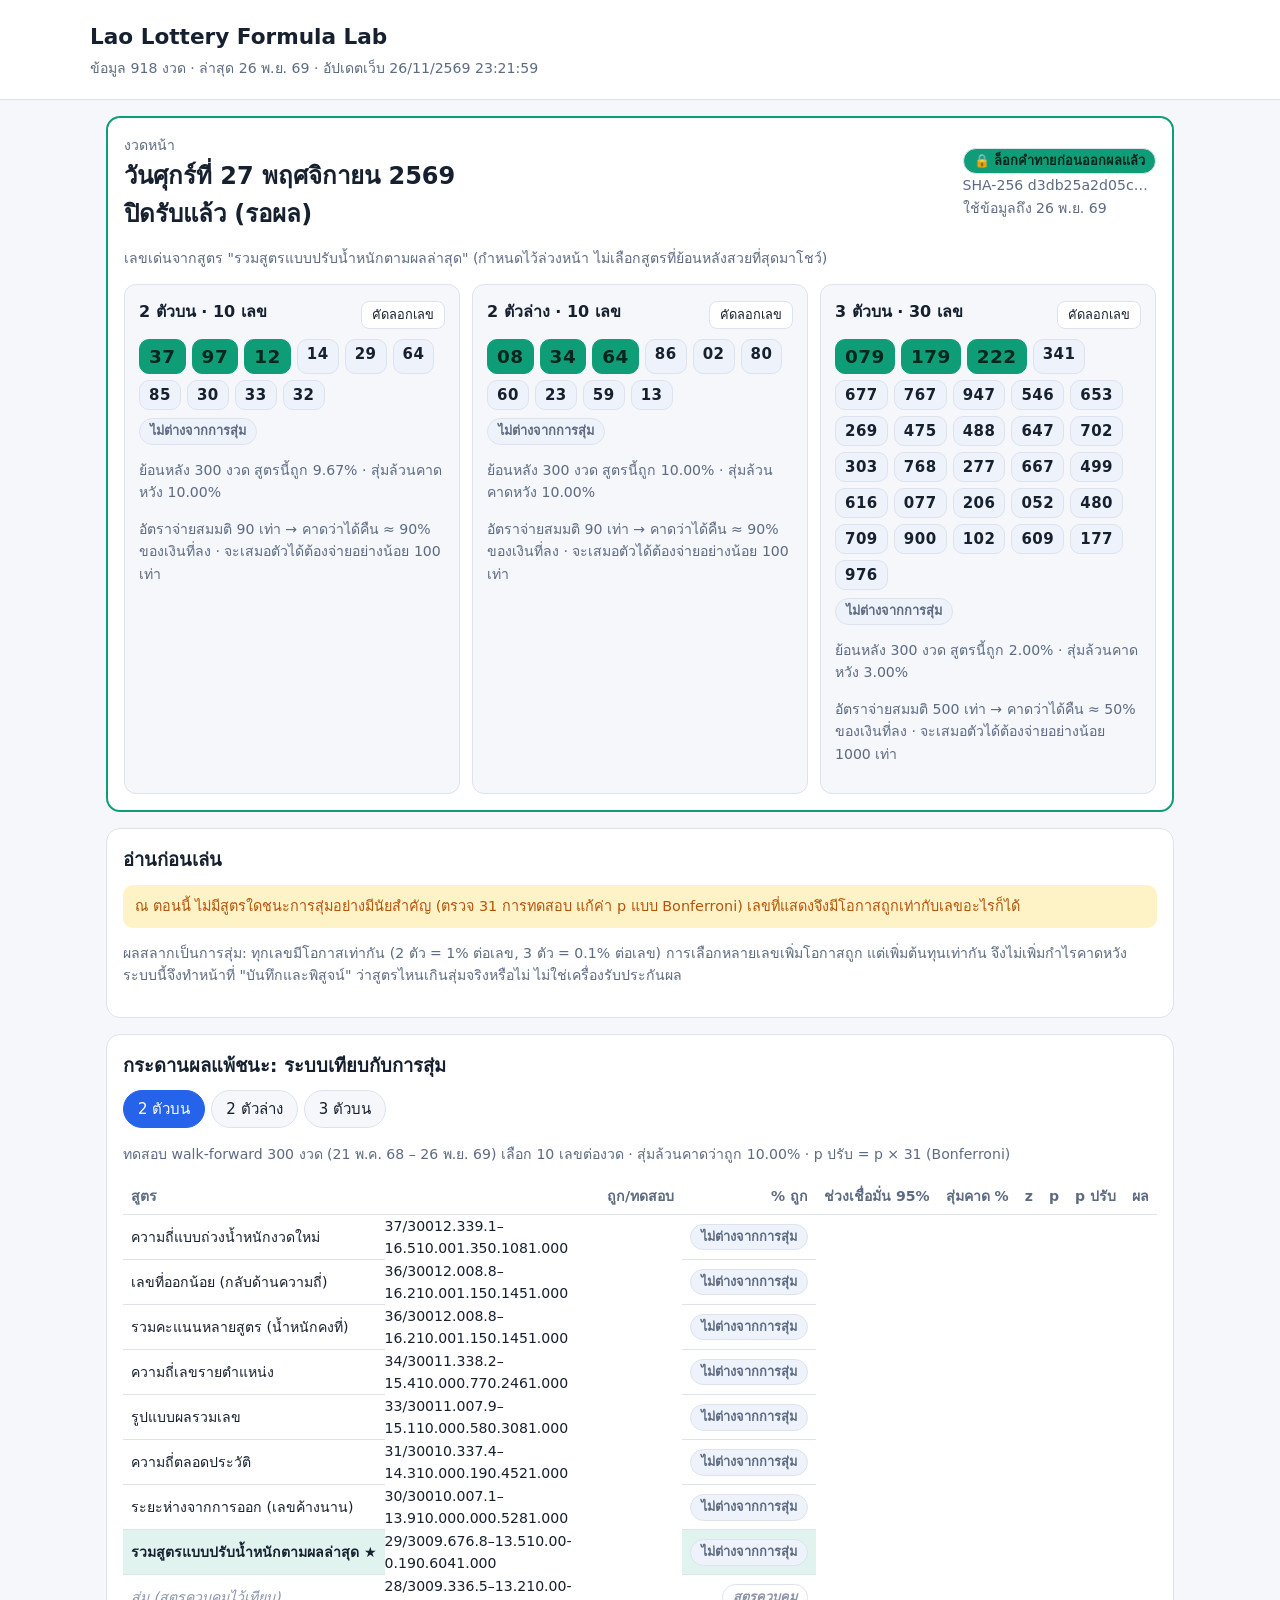
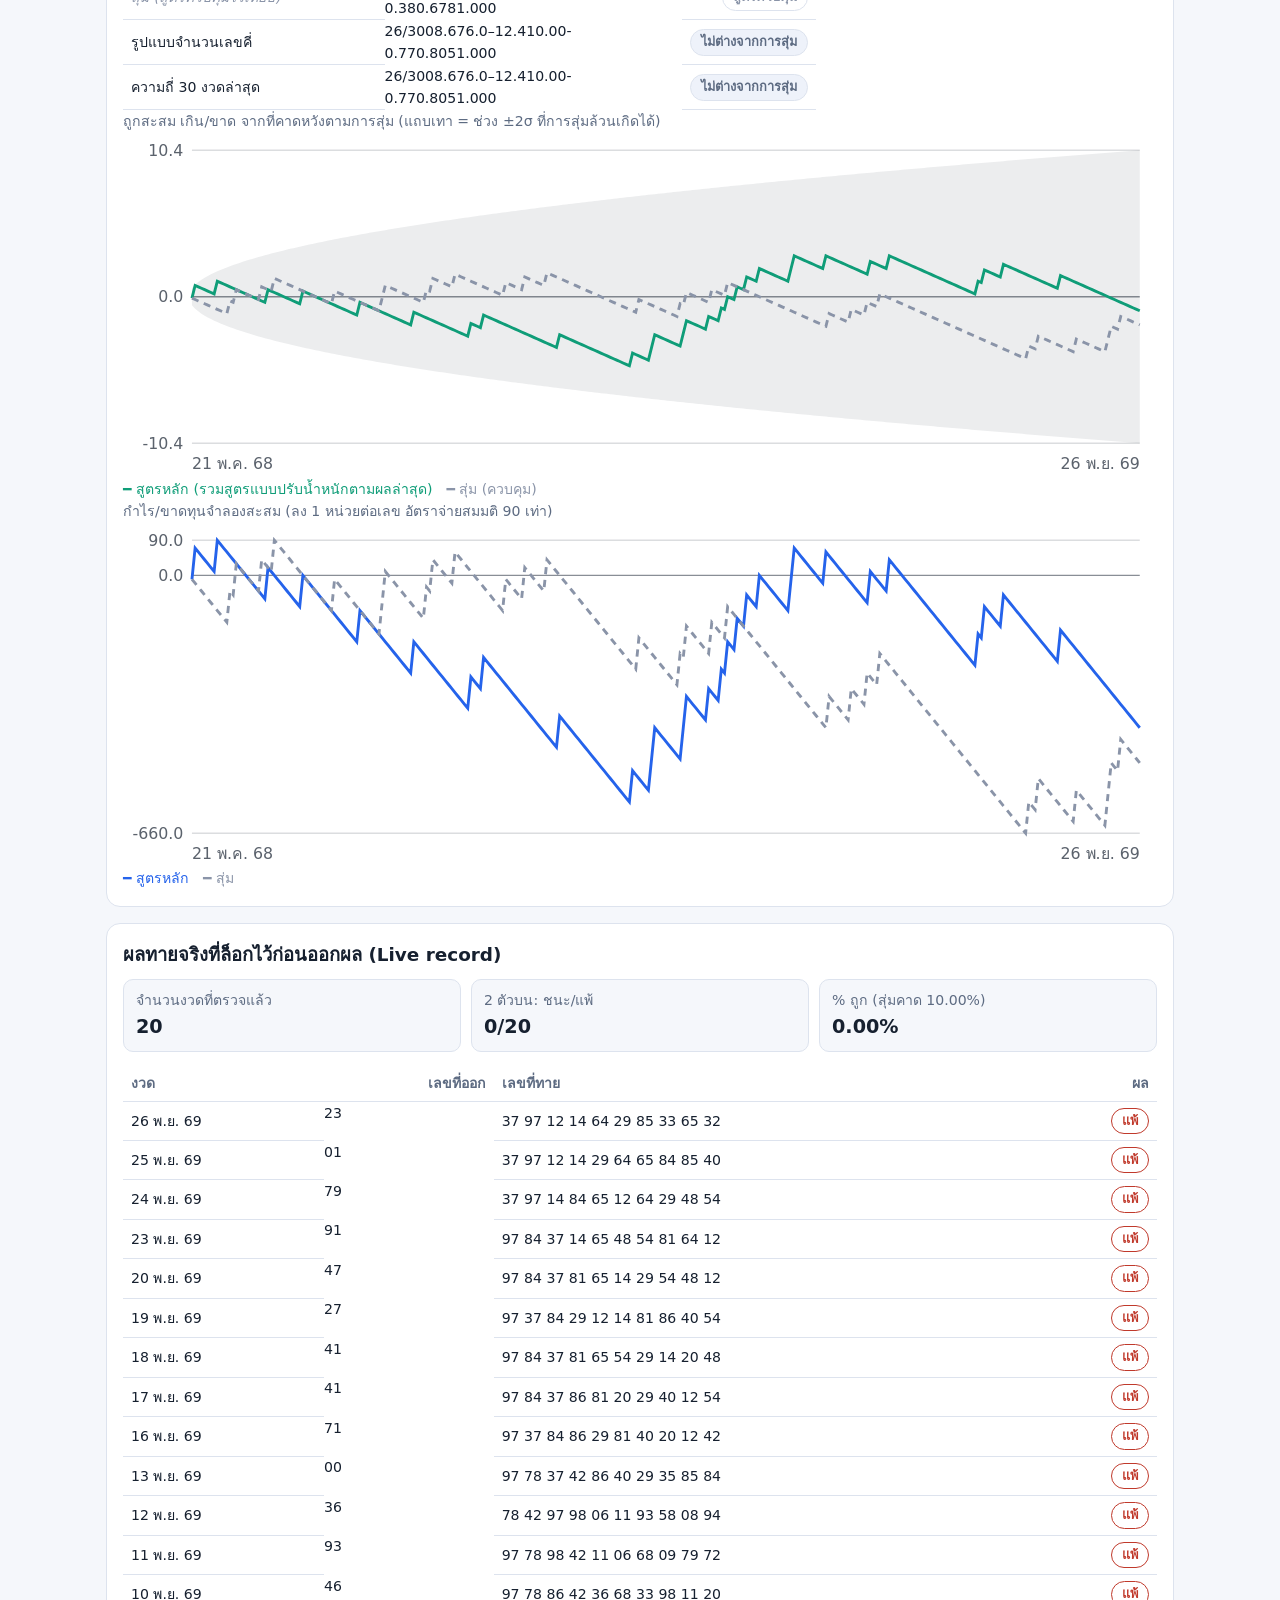
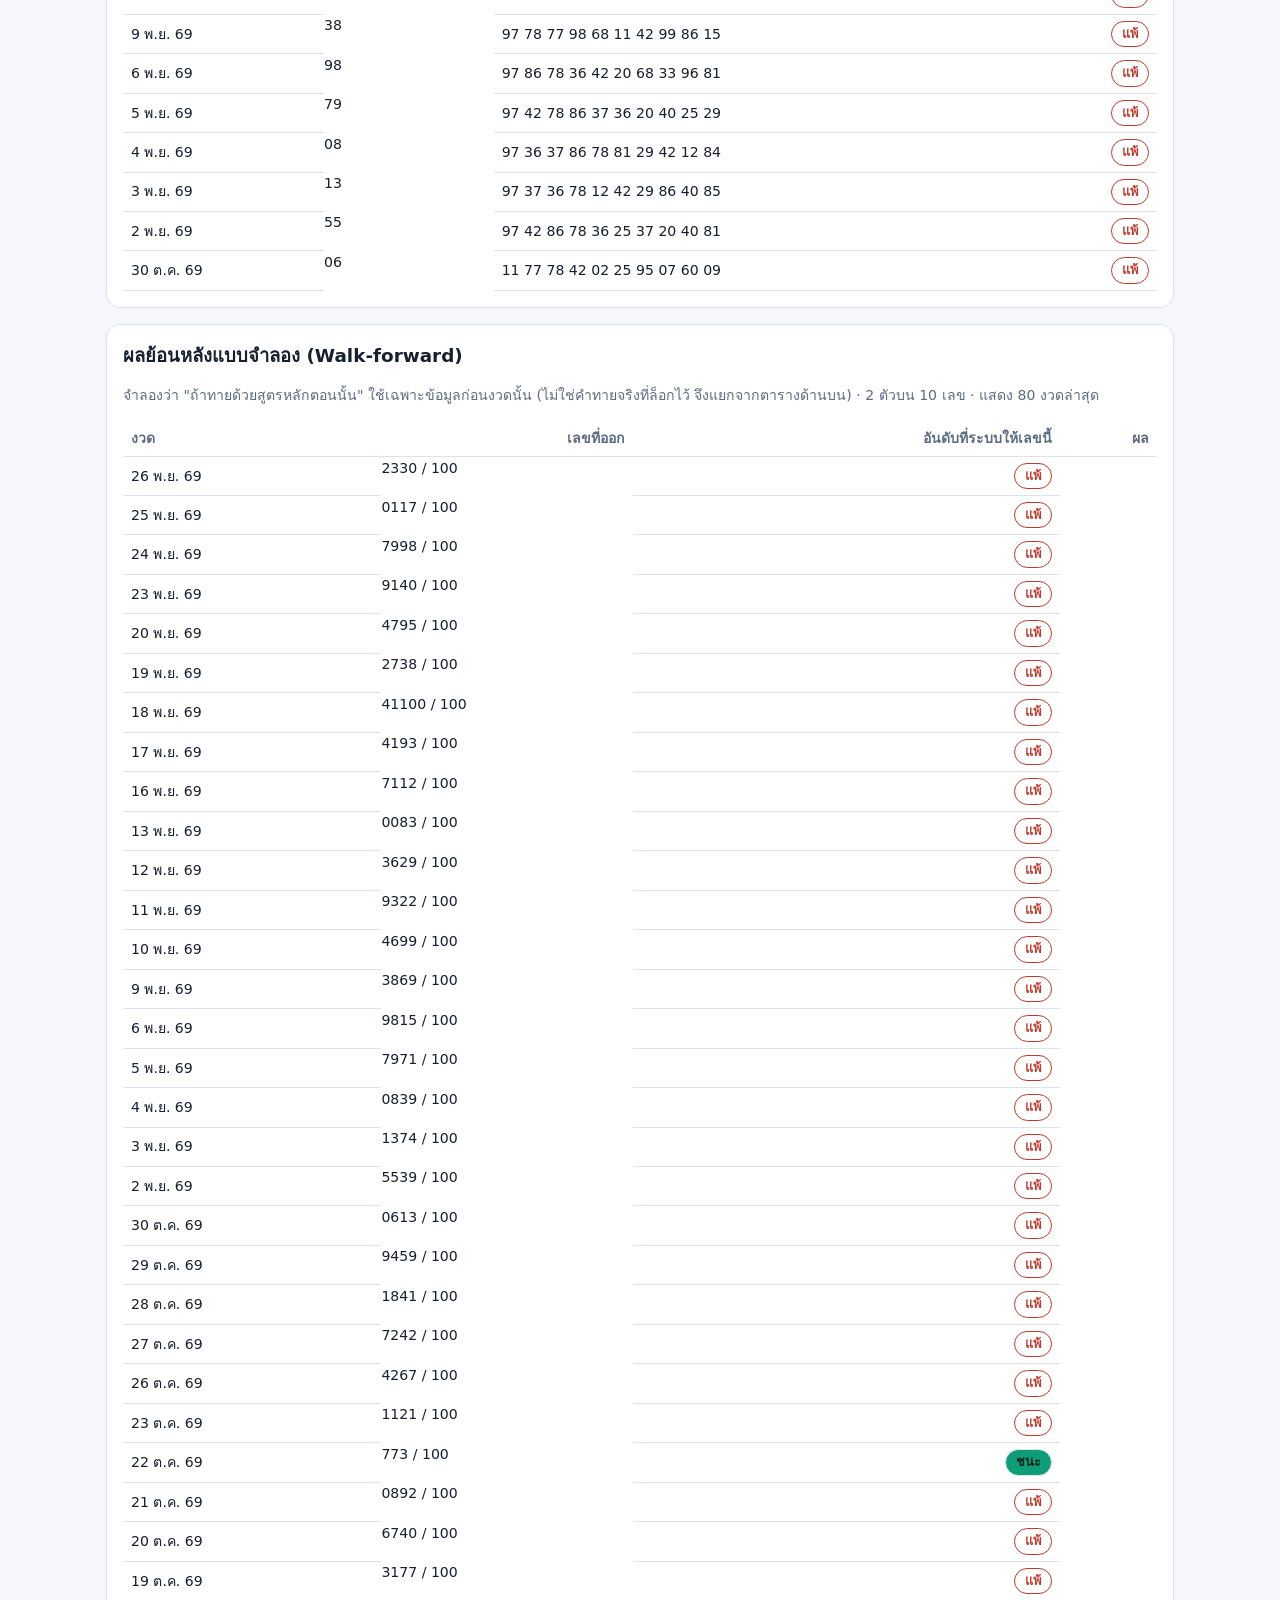
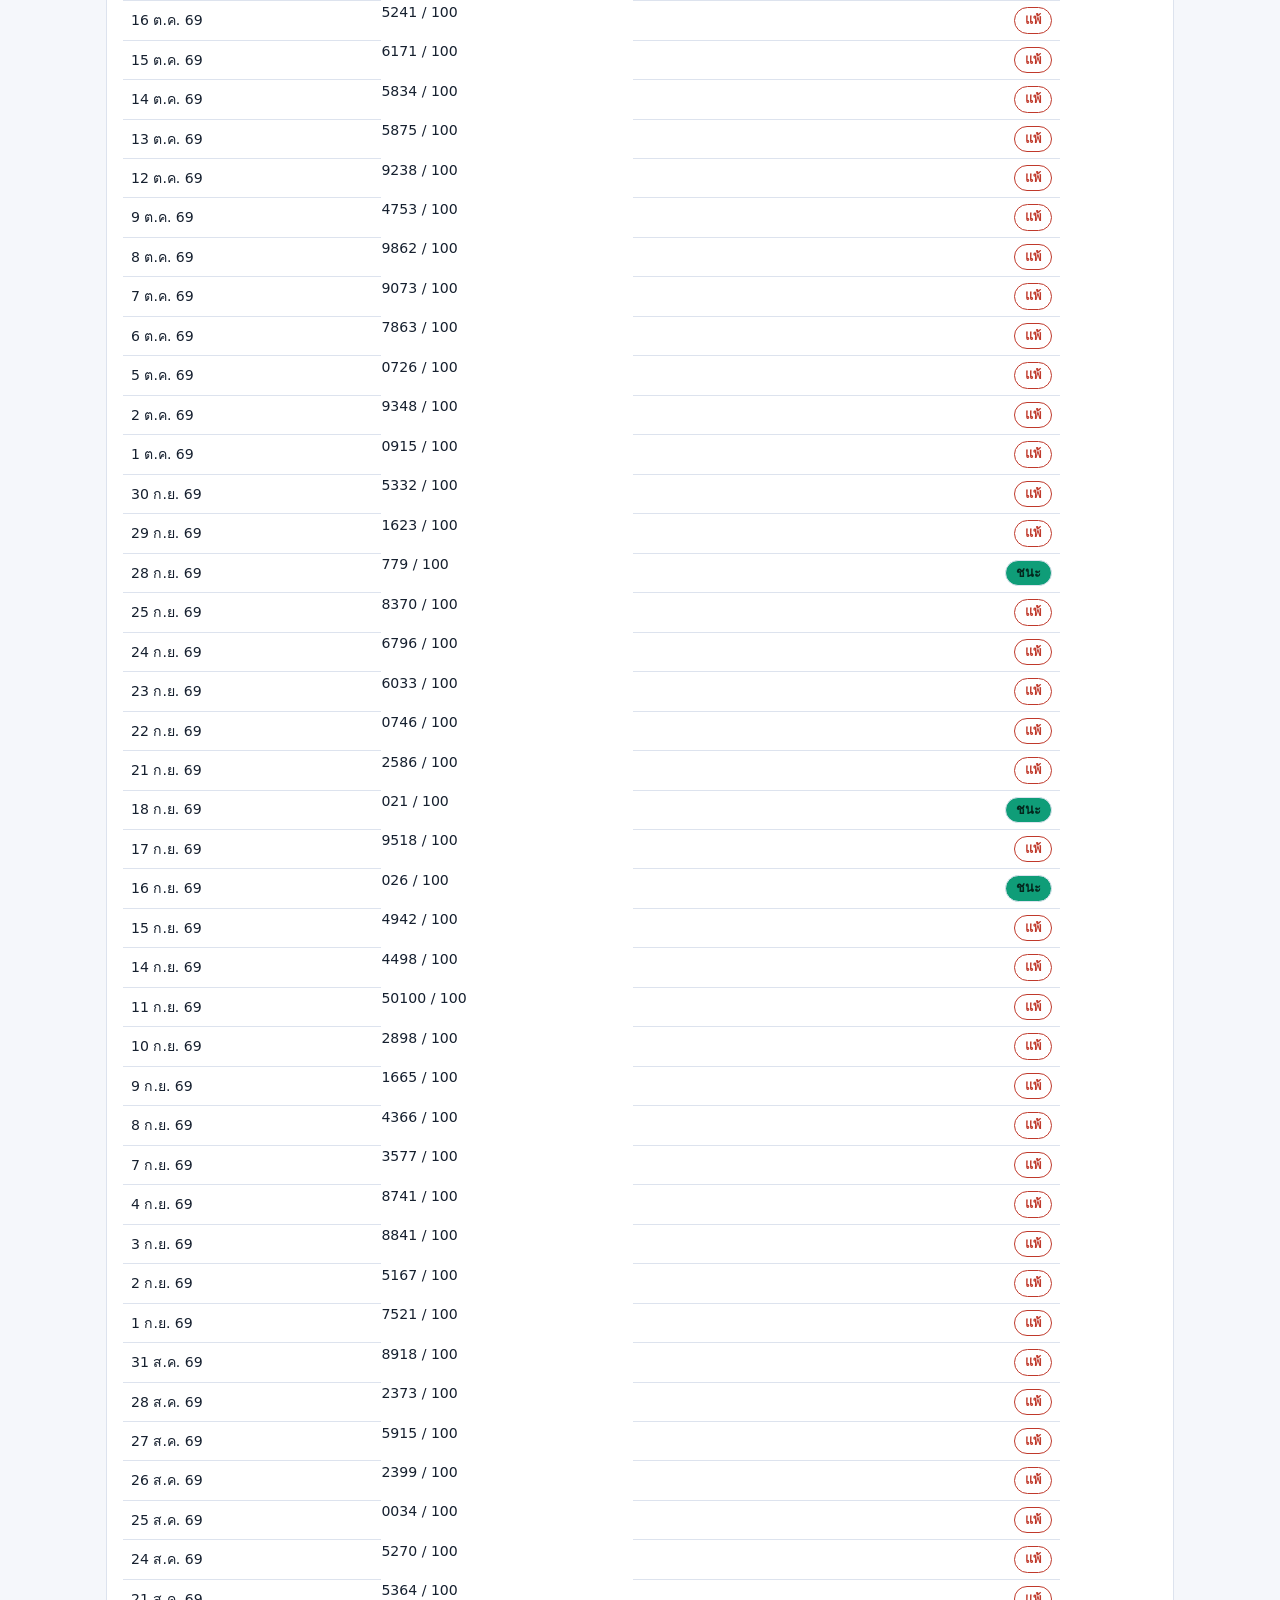
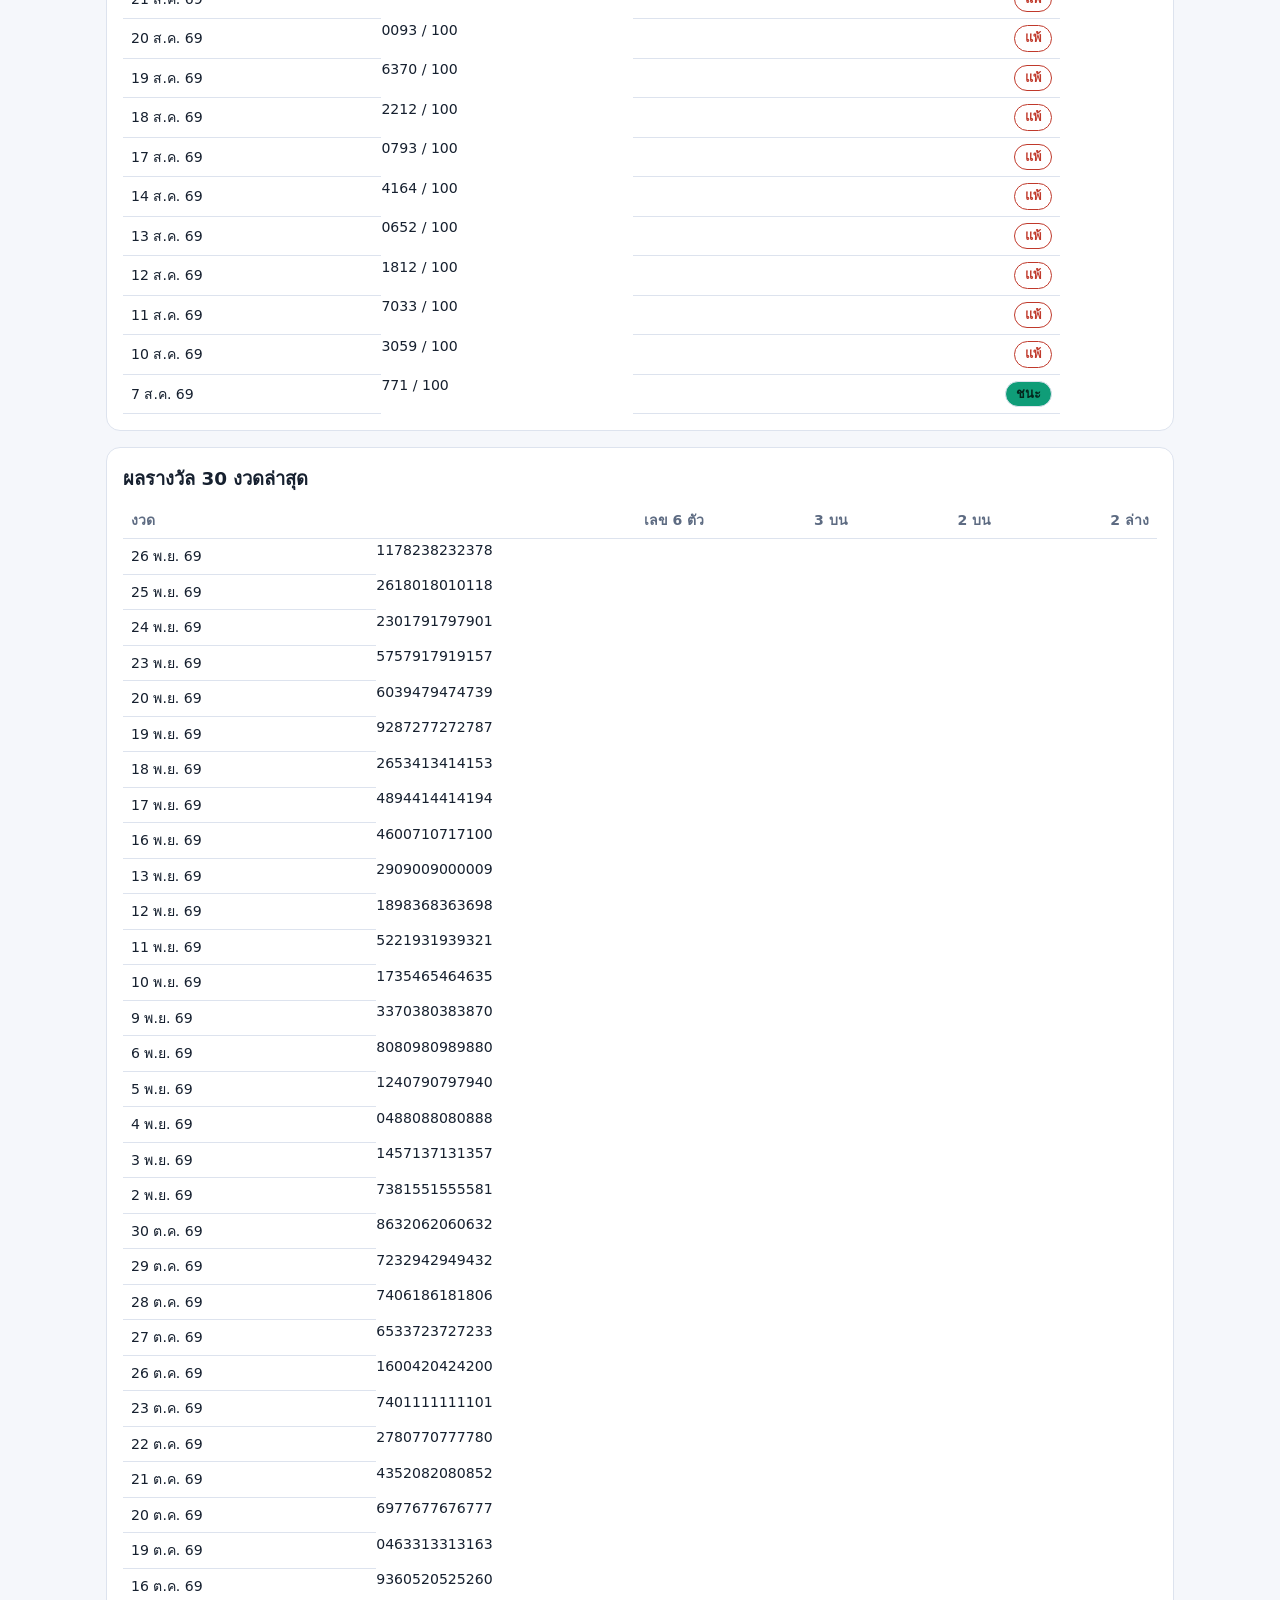
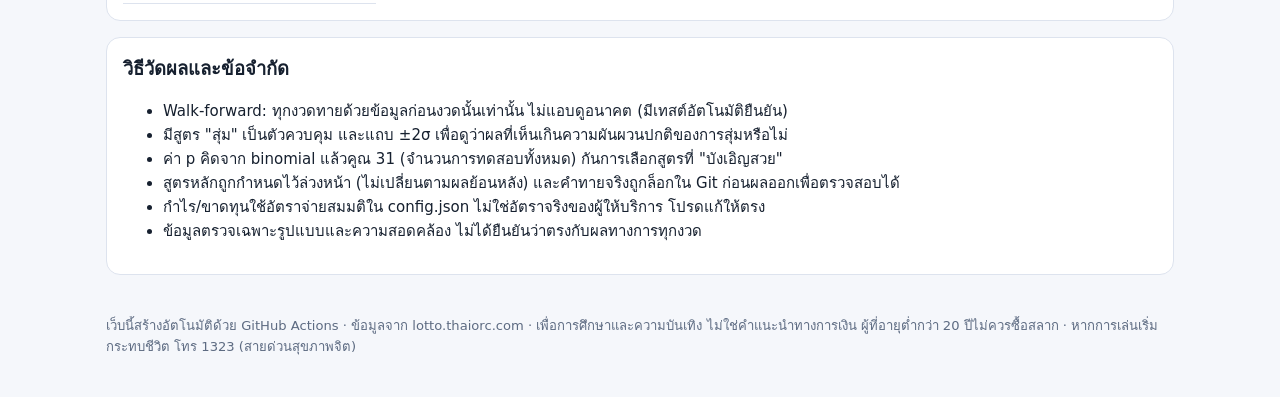
==== commit 7eb13acf: "Update results, predictions and site [skip ci]" ====
--- a/docs/index.html
+++ b/docs/index.html
@@ -73,7 +73,7 @@
 </footer>
 
 <script>
-const D = {"generated_at_utc": "2026-11-26T08:19:00+00:00", "total_draws": 917, "first_date": "2021-01-21", "data_through": "2026-11-25", "primary": {"key": "adaptive", "name": "รวมสูตรแบบปรับน้ำหนักตามผลล่าสุด"}, "window": 300, "bonferroni_m": 31, "next": {"target_date": "2026-11-26", "cutoff_hour_ict": 20, "locked": true, "created_at_utc": "2026-11-25T23:22:51+00:00", "sha256": "950816c026e58f542e5c31e8d80ea8cf17b39a5d632beeedf7e033f0132bea3d", "data_through": "2026-11-25", "kinds": {"top2": {"label": "2 ตัวบน", "picks": ["37", "97", "12", "14", "64", "29", "85", "33", "65", "32"], "hit_pct": 10.0, "baseline_pct": 10.0, "p_adj": 1.0, "verdict": "none", "verdict_text": "ไม่ต่างจากการสุ่ม", "weights": {"gap": 0.4926, "recent": 0.3175, "cold": 0.1573, "digit": 0.0326, "frequency": 0.0}, "ev": {"payout_assumed": 90, "return_per_unit_pct": 90.0, "breakeven_payout": 100}}, "top3": {"label": "3 ตัวบน", "picks": ["079", "179", "341", "546", "767", "947", "677", "222", "653", "269", "475", "647", "488", "303", "768", "261", "206", "702", "667", "077", "616", "052", "900", "102", "499", "277", "177", "709", "350", "976"], "hit_pct": 2.0, "baseline_pct": 3.0, "p_adj": 1.0, "verdict": "none", "verdict_text": "ไม่ต่างจากการสุ่ม", "weights": {"frequency": 0.3677, "decay": 0.2288, "recent": 0.1731, "pair": 0.1706, "sum": 0.0599}, "ev": {"payout_assumed": 500, "return_per_unit_pct": 50.0, "breakeven_payout": 1000}}, "bottom2": {"label": "2 ตัวล่าง", "picks": ["08", "64", "34", "86", "02", "72", "13", "60", "23", "80"], "hit_pct": 10.0, "baseline_pct": 10.0, "p_adj": 1.0, "verdict": "none", "verdict_text": "ไม่ต่างจากการสุ่ม", "weights": {"cold": 0.6241, "digit": 0.1924, "gap": 0.1709, "sum": 0.0127, "frequency": 0.0}, "ev": {"payout_assumed": 90, "return_per_unit_pct": 90.0, "breakeven_payout": 100}}}}, "backtest": {"top2": {"label": "2 ตัวบน", "picks": 10, "tests": 300, "baseline_pct": 10.0, "from": "2025-05-19", "to": "2026-11-25", "strategies": [{"key": "decay", "name": "ความถี่แบบถ่วงน้ำหนักงวดใหม่", "is_control": false, "is_primary": false, "tests": 300, "hits": 37, "misses": 263, "hit_pct": 12.33, "baseline_pct": 10.0, "expected_hits": 30.0, "z": 1.35, "ci_low_pct": 9.08, "ci_high_pct": 16.54, "p_value": 0.1077, "p_adj": 1.0, "verdict": "none"}, {"key": "ensemble", "name": "รวมคะแนนหลายสูตร (น้ำหนักคงที่)", "is_control": false, "is_primary": false, "tests": 300, "hits": 36, "misses": 264, "hit_pct": 12.0, "baseline_pct": 10.0, "expected_hits": 30.0, "z": 1.15, "ci_low_pct": 8.8, "ci_high_pct": 16.17, "p_value": 0.1453, "p_adj": 1.0, "verdict": "none"}, {"key": "cold", "name": "เลขที่ออกน้อย (กลับด้านความถี่)", "is_control": false, "is_primary": false, "tests": 300, "hits": 35, "misses": 265, "hit_pct": 11.67, "baseline_pct": 10.0, "expected_hits": 30.0, "z": 0.96, "ci_low_pct": 8.51, "ci_high_pct": 15.79, "p_value": 0.1914, "p_adj": 1.0, "verdict": "none"}, {"key": "digitpos", "name": "ความถี่เลขรายตำแหน่ง", "is_control": false, "is_primary": false, "tests": 300, "hits": 34, "misses": 266, "hit_pct": 11.33, "baseline_pct": 10.0, "expected_hits": 30.0, "z": 0.77, "ci_low_pct": 8.22, "ci_high_pct": 15.42, "p_value": 0.2458, "p_adj": 1.0, "verdict": "none"}, {"key": "sum", "name": "รูปแบบผลรวมเลข", "is_control": false, "is_primary": false, "tests": 300, "hits": 33, "misses": 267, "hit_pct": 11.0, "baseline_pct": 10.0, "expected_hits": 30.0, "z": 0.58, "ci_low_pct": 7.94, "ci_high_pct": 15.05, "p_value": 0.3083, "p_adj": 1.0, "verdict": "none"}, {"key": "frequency", "name": "ความถี่ตลอดประวัติ", "is_control": false, "is_primary": false, "tests": 300, "hits": 31, "misses": 269, "hit_pct": 10.33, "baseline_pct": 10.0, "expected_hits": 30.0, "z": 0.19, "ci_low_pct": 7.38, "ci_high_pct": 14.29, "p_value": 0.4516, "p_adj": 1.0, "verdict": "none"}, {"key": "adaptive", "name": "รวมสูตรแบบปรับน้ำหนักตามผลล่าสุด", "is_control": false, "is_primary": true, "tests": 300, "hits": 30, "misses": 270, "hit_pct": 10.0, "baseline_pct": 10.0, "expected_hits": 30.0, "z": 0.0, "ci_low_pct": 7.09, "ci_high_pct": 13.92, "p_value": 0.5281, "p_adj": 1.0, "verdict": "none"}, {"key": "gap", "name": "ระยะห่างจากการออก (เลขค้างนาน)", "is_control": false, "is_primary": false, "tests": 300, "hits": 30, "misses": 270, "hit_pct": 10.0, "baseline_pct": 10.0, "expected_hits": 30.0, "z": 0.0, "ci_low_pct": 7.09, "ci_high_pct": 13.92, "p_value": 0.5281, "p_adj": 1.0, "verdict": "none"}, {"key": "random", "name": "สุ่ม (สูตรควบคุมไว้เทียบ)", "is_control": true, "is_primary": false, "tests": 300, "hits": 28, "misses": 272, "hit_pct": 9.33, "baseline_pct": 10.0, "expected_hits": 30.0, "z": -0.38, "ci_low_pct": 6.54, "ci_high_pct": 13.16, "p_value": 0.6776, "p_adj": 1.0, "verdict": "control"}, {"key": "digit", "name": "รูปแบบจำนวนเลขคี่", "is_control": false, "is_primary": false, "tests": 300, "hits": 26, "misses": 274, "hit_pct": 8.67, "baseline_pct": 10.0, "expected_hits": 30.0, "z": -0.77, "ci_low_pct": 5.98, "ci_high_pct": 12.4, "p_value": 0.8051, "p_adj": 1.0, "verdict": "none"}, {"key": "recent", "name": "ความถี่ 30 งวดล่าสุด", "is_control": false, "is_primary": false, "tests": 300, "hits": 26, "misses": 274, "hit_pct": 8.67, "baseline_pct": 10.0, "expected_hits": 30.0, "z": -0.77, "ci_low_pct": 5.98, "ci_high_pct": 12.4, "p_value": 0.8051, "p_adj": 1.0, "verdict": "none"}], "records": [{"date": "2026-11-25", "actual": "01", "rank": 17, "hit": 0}, {"date": "2026-11-24", "actual": "79", "rank": 98, "hit": 0}, {"date": "2026-11-23", "actual": "91", "rank": 40, "hit": 0}, {"date": "2026-11-20", "actual": "47", "rank": 95, "hit": 0}, {"date": "2026-11-19", "actual": "27", "rank": 38, "hit": 0}, {"date": "2026-11-18", "actual": "41", "rank": 100, "hit": 0}, {"date": "2026-11-17", "actual": "41", "rank": 93, "hit": 0}, {"date": "2026-11-16", "actual": "71", "rank": 12, "hit": 0}, {"date": "2026-11-13", "actual": "00", "rank": 83, "hit": 0}, {"date": "2026-11-12", "actual": "36", "rank": 29, "hit": 0}, {"date": "2026-11-11", "actual": "93", "rank": 22, "hit": 0}, {"date": "2026-11-10", "actual": "46", "rank": 99, "hit": 0}, {"date": "2026-11-09", "actual": "38", "rank": 69, "hit": 0}, {"date": "2026-11-06", "actual": "98", "rank": 15, "hit": 0}, {"date": "2026-11-05", "actual": "79", "rank": 71, "hit": 0}, {"date": "2026-11-04", "actual": "08", "rank": 39, "hit": 0}, {"date": "2026-11-03", "actual": "13", "rank": 74, "hit": 0}, {"date": "2026-11-02", "actual": "55", "rank": 39, "hit": 0}, {"date": "2026-10-30", "actual": "06", "rank": 13, "hit": 0}, {"date": "2026-10-29", "actual": "94", "rank": 59, "hit": 0}, {"date": "2026-10-28", "actual": "18", "rank": 41, "hit": 0}, {"date": "2026-10-27", "actual": "72", "rank": 42, "hit": 0}, {"date": "2026-10-26", "actual": "42", "rank": 67, "hit": 0}, {"date": "2026-10-23", "actual": "11", "rank": 21, "hit": 0}, {"date": "2026-10-22", "actual": "77", "rank": 3, "hit": 1}, {"date": "2026-10-21", "actual": "08", "rank": 92, "hit": 0}, {"date": "2026-10-20", "actual": "67", "rank": 40, "hit": 0}, {"date": "2026-10-19", "actual": "31", "rank": 77, "hit": 0}, {"date": "2026-10-16", "actual": "52", "rank": 41, "hit": 0}, {"date": "2026-10-15", "actual": "61", "rank": 71, "hit": 0}, {"date": "2026-10-14", "actual": "58", "rank": 34, "hit": 0}, {"date": "2026-10-13", "actual": "58", "rank": 75, "hit": 0}, {"date": "2026-10-12", "actual": "92", "rank": 38, "hit": 0}, {"date": "2026-10-09", "actual": "47", "rank": 53, "hit": 0}, {"date": "2026-10-08", "actual": "98", "rank": 62, "hit": 0}, {"date": "2026-10-07", "actual": "90", "rank": 73, "hit": 0}, {"date": "2026-10-06", "actual": "78", "rank": 63, "hit": 0}, {"date": "2026-10-05", "actual": "07", "rank": 26, "hit": 0}, {"date": "2026-10-02", "actual": "93", "rank": 48, "hit": 0}, {"date": "2026-10-01", "actual": "09", "rank": 15, "hit": 0}, {"date": "2026-09-30", "actual": "53", "rank": 32, "hit": 0}, {"date": "2026-09-29", "actual": "16", "rank": 23, "hit": 0}, {"date": "2026-09-28", "actual": "77", "rank": 9, "hit": 1}, {"date": "2026-09-25", "actual": "83", "rank": 70, "hit": 0}, {"date": "2026-09-24", "actual": "67", "rank": 96, "hit": 0}, {"date": "2026-09-23", "actual": "60", "rank": 33, "hit": 0}, {"date": "2026-09-22", "actual": "07", "rank": 46, "hit": 0}, {"date": "2026-09-21", "actual": "25", "rank": 86, "hit": 0}, {"date": "2026-09-18", "actual": "02", "rank": 1, "hit": 1}, {"date": "2026-09-17", "actual": "95", "rank": 18, "hit": 0}, {"date": "2026-09-16", "actual": "02", "rank": 6, "hit": 1}, {"date": "2026-09-15", "actual": "49", "rank": 42, "hit": 0}, {"date": "2026-09-14", "actual": "44", "rank": 98, "hit": 0}, {"date": "2026-09-11", "actual": "50", "rank": 100, "hit": 0}, {"date": "2026-09-10", "actual": "28", "rank": 98, "hit": 0}, {"date": "2026-09-09", "actual": "16", "rank": 65, "hit": 0}, {"date": "2026-09-08", "actual": "43", "rank": 66, "hit": 0}, {"date": "2026-09-07", "actual": "35", "rank": 77, "hit": 0}, {"date": "2026-09-04", "actual": "87", "rank": 41, "hit": 0}, {"date": "2026-09-03", "actual": "88", "rank": 41, "hit": 0}, {"date": "2026-09-02", "actual": "51", "rank": 67, "hit": 0}, {"date": "2026-09-01", "actual": "75", "rank": 21, "hit": 0}, {"date": "2026-08-31", "actual": "89", "rank": 18, "hit": 0}, {"date": "2026-08-28", "actual": "23", "rank": 73, "hit": 0}, {"date": "2026-08-27", "actual": "59", "rank": 15, "hit": 0}, {"date": "2026-08-26", "actual": "23", "rank": 99, "hit": 0}, {"date": "2026-08-25", "actual": "00", "rank": 34, "hit": 0}, {"date": "2026-08-24", "actual": "52", "rank": 70, "hit": 0}, {"date": "2026-08-21", "actual": "53", "rank": 64, "hit": 0}, {"date": "2026-08-20", "actual": "00", "rank": 93, "hit": 0}, {"date": "2026-08-19", "actual": "63", "rank": 70, "hit": 0}, {"date": "2026-08-18", "actual": "22", "rank": 12, "hit": 0}, {"date": "2026-08-17", "actual": "07", "rank": 93, "hit": 0}, {"date": "2026-08-14", "actual": "41", "rank": 64, "hit": 0}, {"date": "2026-08-13", "actual": "06", "rank": 52, "hit": 0}, {"date": "2026-08-12", "actual": "18", "rank": 12, "hit": 0}, {"date": "2026-08-11", "actual": "70", "rank": 33, "hit": 0}, {"date": "2026-08-10", "actual": "30", "rank": 59, "hit": 0}, {"date": "2026-08-07", "actual": "77", "rank": 1, "hit": 1}, {"date": "2026-08-06", "actual": "34", "rank": 80, "hit": 0}], "chart": {"dates": ["2025-05-19", "2025-05-21", "2025-05-23", "2025-05-26", "2025-05-28", "2025-05-30", "2025-06-02", "2025-06-04", "2025-06-06", "2025-06-09", "2025-06-11", "2025-06-13", "2025-06-16", "2025-06-18", "2025-06-20", "2025-06-23", "2025-06-25", "2025-06-27", "2025-06-30", "2025-07-02", "2025-07-04", "2025-07-07", "2025-07-09", "2025-07-11", "2025-07-14", "2025-07-16", "2025-07-18", "2025-07-21", "2025-07-23", "2025-07-25", "2025-07-28", "2025-07-30", "2025-08-01", "2025-08-04", "2025-08-06", "2025-08-08", "2025-08-11", "2025-08-13", "2025-08-15", "2025-08-18", "2025-08-20", "2025-08-22", "2025-08-25", "2025-08-27", "2025-08-29", "2025-09-01", "2025-09-03", "2025-09-05", "2025-09-08", "2025-09-10", "2025-09-12", "2025-09-15", "2025-09-17", "2025-09-19", "2025-09-22", "2025-09-24", "2025-09-26", "2025-09-29", "2025-10-01", "2025-10-03", "2025-10-06", "2025-10-08", "2025-10-10", "2025-10-13", "2025-10-15", "2025-10-17", "2025-10-20", "2025-10-22", "2025-10-24", "2025-10-27", "2025-10-29", "2025-10-31", "2025-11-03", "2025-11-05", "2025-11-07", "2025-11-10", "2025-11-12", "2025-11-14", "2025-11-17", "2025-11-19", "2025-11-21", "2025-11-24", "2025-11-26", "2025-11-28", "2025-12-03", "2025-12-05", "2025-12-08", "2025-12-10", "2025-12-12", "2025-12-15", "2025-12-17", "2025-12-19", "2025-12-22", "2025-12-24", "2025-12-26", "2025-12-29", "2025-12-31", "2026-01-02", "2026-01-05", "2026-01-07", "2026-01-09", "2026-01-12", "2026-01-14", "2026-01-16", "2026-01-19", "2026-01-21", "2026-01-23", "2026-01-26", "2026-01-28", "2026-01-30", "2026-02-02", "2026-02-04", "2026-02-06", "2026-02-09", "2026-02-11", "2026-02-13", "2026-02-16", "2026-02-18", "2026-02-20", "2026-02-23", "2026-02-27", "2026-03-02", "2026-03-04", "2026-03-06", "2026-03-11", "2026-03-13", "2026-03-16", "2026-03-18", "2026-03-20", "2026-03-23", "2026-03-25", "2026-03-27", "2026-03-30", "2026-04-01", "2026-04-02", "2026-04-03", "2026-04-06", "2026-04-07", "2026-04-08", "2026-04-09", "2026-04-10", "2026-04-13", "2026-04-17", "2026-04-20", "2026-04-21", "2026-04-22", "2026-04-23", "2026-04-24", "2026-04-27", "2026-04-28", "2026-04-29", "2026-04-30", "2026-05-04", "2026-05-05", "2026-05-06", "2026-05-07", "2026-05-08", "2026-05-11", "2026-05-12", "2026-05-13", "2026-05-14", "2026-05-15", "2026-05-18", "2026-05-19", "2026-05-20", "2026-05-21", "2026-05-22", "2026-05-25", "2026-05-26", "2026-05-27", "2026-05-28", "2026-05-29", "2026-06-01", "2026-06-02", "2026-06-03", "2026-06-04", "2026-06-05", "2026-06-08", "2026-06-09", "2026-06-10", "2026-06-11", "2026-06-12", "2026-06-15", "2026-06-16", "2026-06-17", "2026-06-18", "2026-06-19", "2026-06-22", "2026-06-23", "2026-06-24", "2026-06-25", "2026-06-26", "2026-06-29", "2026-06-30", "2026-07-01", "2026-07-02", "2026-07-03", "2026-07-06", "2026-07-07", "2026-07-08", "2026-07-09", "2026-07-10", "2026-07-13", "2026-07-14", "2026-07-15", "2026-07-16", "2026-07-17", "2026-07-20", "2026-07-21", "2026-07-22", "2026-07-23", "2026-07-24", "2026-07-27", "2026-07-28", "2026-07-29", "2026-07-30", "2026-07-31", "2026-08-03", "2026-08-04", "2026-08-05", "2026-08-06", "2026-08-07", "2026-08-10", "2026-08-11", "2026-08-12", "2026-08-13", "2026-08-14", "2026-08-17", "2026-08-18", "2026-08-19", "2026-08-20", "2026-08-21", "2026-08-24", "2026-08-25", "2026-08-26", "2026-08-27", "2026-08-28", "2026-08-31", "2026-09-01", "2026-09-02", "2026-09-03", "2026-09-04", "2026-09-07", "2026-09-08", "2026-09-09", "2026-09-10", "2026-09-11", "2026-09-14", "2026-09-15", "2026-09-16", "2026-09-17", "2026-09-18", "2026-09-21", "2026-09-22", "2026-09-23", "2026-09-24", "2026-09-25", "2026-09-28", "2026-09-29", "2026-09-30", "2026-10-01", "2026-10-02", "2026-10-05", "2026-10-06", "2026-10-07", "2026-10-08", "2026-10-09", "2026-10-12", "2026-10-13", "2026-10-14", "2026-10-15", "2026-10-16", "2026-10-19", "2026-10-20", "2026-10-21", "2026-10-22", "2026-10-23", "2026-10-26", "2026-10-27", "2026-10-28", "2026-10-29", "2026-10-30", "2026-11-02", "2026-11-03", "2026-11-04", "2026-11-05", "2026-11-06", "2026-11-09", "2026-11-10", "2026-11-11", "2026-11-12", "2026-11-13", "2026-11-16", "2026-11-17", "2026-11-18", "2026-11-19", "2026-11-20", "2026-11-23", "2026-11-24", "2026-11-25"], "primary": [0.9, 0.8, 1.7, 1.6, 1.5, 1.4, 1.3, 1.2, 1.1, 2.0, 1.9, 1.8, 1.7, 1.6, 1.5, 1.4, 1.3, 1.2, 1.1, 1.0, 0.9, 0.8, 0.7, 0.6, 0.5, 1.4, 1.3, 1.2, 1.1, 1.0, 0.9, 0.8, 0.7, 0.6, 0.5, 0.4, 1.3, 1.2, 1.1, 1.0, 0.9, 0.8, 0.7, 0.6, 0.5, 0.4, 0.3, 0.2, 0.1, -0.0, -0.1, -0.2, -0.3, -0.4, 0.5, 0.4, 0.3, 0.2, 0.1, -0.0, -0.1, -0.2, -0.3, -0.4, -0.5, -0.6, -0.7, -0.8, -0.9, -1.0, -1.1, -0.2, -0.3, -0.4, -0.5, -0.6, -0.7, -0.8, -0.9, -1.0, -1.1, -1.2, -1.3, -1.4, -1.5, -1.6, -1.7, -1.8, -1.9, -1.0, -1.1, -1.2, -1.3, -0.4, -0.5, -0.6, -0.7, -0.8, -0.9, -1.0, -1.1, -1.2, -1.3, -1.4, -1.5, -1.6, -1.7, -1.8, -1.9, -2.0, -2.1, -2.2, -2.3, -2.4, -2.5, -2.6, -2.7, -1.8, -1.9, -2.0, -2.1, -2.2, -2.3, -2.4, -2.5, -2.6, -2.7, -2.8, -2.9, -3.0, -3.1, -3.2, -3.3, -3.4, -3.5, -3.6, -3.7, -3.8, -3.9, -4.0, -3.1, -3.2, -3.3, -3.4, -3.5, -3.6, -2.7, -1.8, -1.9, -2.0, -2.1, -2.2, -2.3, -2.4, -2.5, -2.6, -1.7, -0.8, -0.9, -1.0, -1.1, -1.2, -1.3, -1.4, -0.5, -0.6, -0.7, -0.8, 0.1, -0.0, 0.9, 0.8, 0.7, 1.6, 1.5, 1.4, 2.3, 2.2, 2.1, 2.0, 2.9, 2.8, 2.7, 2.6, 2.5, 2.4, 2.3, 2.2, 2.1, 2.0, 2.9, 3.8, 3.7, 3.6, 3.5, 3.4, 3.3, 3.2, 3.1, 3.0, 2.9, 3.8, 3.7, 3.6, 3.5, 3.4, 3.3, 3.2, 3.1, 3.0, 2.9, 2.8, 2.7, 2.6, 2.5, 3.4, 3.3, 3.2, 3.1, 3.0, 2.9, 3.8, 3.7, 3.6, 3.5, 3.4, 3.3, 3.2, 3.1, 3.0, 2.9, 2.8, 2.7, 2.6, 2.5, 2.4, 2.3, 2.2, 2.1, 2.0, 1.9, 1.8, 1.7, 1.6, 1.5, 1.4, 1.3, 1.2, 1.1, 2.0, 1.9, 2.8, 2.7, 2.6, 2.5, 2.4, 2.3, 3.2, 3.1, 3.0, 2.9, 2.8, 2.7, 2.6, 2.5, 2.4, 2.3, 2.2, 2.1, 2.0, 1.9, 1.8, 1.7, 1.6, 1.5, 2.4, 2.3, 2.2, 2.1, 2.0, 1.9, 1.8, 1.7, 1.6, 1.5, 1.4, 1.3, 1.2, 1.1, 1.0, 0.9, 0.8, 0.7, 0.6, 0.5, 0.4, 0.3, 0.2, 0.1, -0.0], "control": [-0.1, -0.2, -0.3, -0.4, -0.5, -0.6, -0.7, -0.8, -0.9, -1.0, -1.1, -1.2, -1.3, -0.4, -0.5, 0.4, 0.3, 0.2, 0.1, 0.0, -0.1, -0.2, -0.3, 0.6, 0.5, 0.4, 0.3, 1.2, 1.1, 1.0, 0.9, 0.8, 0.7, 0.6, 0.5, 0.4, 0.3, 0.2, 0.1, 0.0, -0.1, -0.2, -0.3, -0.4, -0.5, -0.6, 0.3, 0.2, 0.1, 0.0, -0.1, -0.2, -0.3, -0.4, -0.5, -0.6, -0.7, -0.8, -0.9, -1.0, -1.1, -0.2, 0.7, 0.6, 0.5, 0.4, 0.3, 0.2, 0.1, 0.0, -0.1, -0.2, -0.3, -0.4, -0.5, 0.4, 0.3, 1.2, 1.1, 1.0, 0.9, 0.8, 0.7, 0.6, 1.5, 1.4, 1.3, 1.2, 1.1, 1.0, 0.9, 0.8, 0.7, 0.6, 0.5, 0.4, 0.3, 0.2, 0.1, -0.0, 0.9, 0.8, 0.7, 0.6, 0.5, 0.4, 1.3, 1.2, 1.1, 1.0, 0.9, 0.8, 0.7, 1.6, 1.5, 1.4, 1.3, 1.2, 1.1, 1.0, 0.9, 0.8, 0.7, 0.6, 0.5, 0.4, 0.3, 0.2, 0.1, -0.0, -0.1, -0.2, -0.3, -0.4, -0.5, -0.6, -0.7, -0.8, -0.9, -1.0, -1.1, -1.2, -0.3, -0.4, -0.5, -0.6, -0.7, -0.8, -0.9, -1.0, -1.1, -1.2, -1.3, -1.4, -1.5, -0.6, -0.7, 0.2, 0.1, -0.0, -0.1, -0.2, -0.3, -0.4, -0.5, 0.4, 0.3, 0.2, 0.1, -0.0, 0.9, 0.8, 0.7, 0.6, 0.5, 0.4, 0.3, 0.2, 0.1, -0.0, -0.1, -0.2, -0.3, -0.4, -0.5, -0.6, -0.7, -0.8, -0.9, -1.0, -1.1, -1.2, -1.3, -1.4, -1.5, -1.6, -1.7, -1.8, -1.9, -2.0, -2.1, -2.2, -1.3, -1.4, -1.5, -1.6, -1.7, -1.8, -1.9, -1.0, -1.1, -1.2, -1.3, -1.4, -0.5, -0.6, -0.7, -0.8, 0.1, -0.0, -0.1, -0.2, -0.3, -0.4, -0.5, -0.6, -0.7, -0.8, -0.9, -1.0, -1.1, -1.2, -1.3, -1.4, -1.5, -1.6, -1.7, -1.8, -1.9, -2.0, -2.1, -2.2, -2.3, -2.4, -2.5, -2.6, -2.7, -2.8, -2.9, -3.0, -3.1, -3.2, -3.3, -3.4, -3.5, -3.6, -3.7, -3.8, -3.9, -4.0, -4.1, -4.2, -4.3, -4.4, -4.5, -3.6, -3.7, -3.8, -2.9, -3.0, -3.1, -3.2, -3.3, -3.4, -3.5, -3.6, -3.7, -3.8, -3.9, -4.0, -3.1, -3.2, -3.3, -3.4, -3.5, -3.6, -3.7, -3.8, -3.9, -4.0, -3.1, -2.2, -2.3, -2.4, -1.5, -1.6, -1.7, -1.8, -1.9, -2.0], "band": [0.6, 0.849, 1.039, 1.2, 1.342, 1.47, 1.587, 1.697, 1.8, 1.897, 1.99, 2.078, 2.163, 2.245, 2.324, 2.4, 2.474, 2.546, 2.615, 2.683, 2.75, 2.814, 2.877, 2.939, 3.0, 3.059, 3.118, 3.175, 3.231, 3.286, 3.341, 3.394, 3.447, 3.499, 3.55, 3.6, 3.65, 3.699, 3.747, 3.795, 3.842, 3.888, 3.934, 3.98, 4.025, 4.069, 4.113, 4.157, 4.2, 4.243, 4.285, 4.327, 4.368, 4.409, 4.45, 4.49, 4.53, 4.569, 4.609, 4.648, 4.686, 4.724, 4.762, 4.8, 4.837, 4.874, 4.911, 4.948, 4.984, 5.02, 5.056, 5.091, 5.126, 5.161, 5.196, 5.231, 5.265, 5.299, 5.333, 5.367, 5.4, 5.433, 5.466, 5.499, 5.532, 5.564, 5.596, 5.628, 5.66, 5.692, 5.724, 5.755, 5.786, 5.817, 5.848, 5.879, 5.909, 5.94, 5.97, 6.0, 6.03, 6.06, 6.089, 6.119, 6.148, 6.177, 6.206, 6.235, 6.264, 6.293, 6.321, 6.35, 6.378, 6.406, 6.434, 6.462, 6.49, 6.518, 6.545, 6.573, 6.6, 6.627, 6.654, 6.681, 6.708, 6.735, 6.762, 6.788, 6.815, 6.841, 6.867, 6.893, 6.92, 6.946, 6.971, 6.997, 7.023, 7.048, 7.074, 7.099, 7.125, 7.15, 7.175, 7.2, 7.225, 7.25, 7.275, 7.299, 7.324, 7.348, 7.373, 7.397, 7.422, 7.446, 7.47, 7.494, 7.518, 7.542, 7.566, 7.589, 7.613, 7.637, 7.66, 7.684, 7.707, 7.73, 7.754, 7.777, 7.8, 7.823, 7.846, 7.869, 7.892, 7.915, 7.937, 7.96, 7.982, 8.005, 8.027, 8.05, 8.072, 8.094, 8.117, 8.139, 8.161, 8.183, 8.205, 8.227, 8.249, 8.27, 8.292, 8.314, 8.335, 8.357, 8.379, 8.4, 8.421, 8.443, 8.464, 8.485, 8.506, 8.528, 8.549, 8.57, 8.591, 8.612, 8.632, 8.653, 8.674, 8.695, 8.716, 8.736, 8.757, 8.777, 8.798, 8.818, 8.839, 8.859, 8.879, 8.899, 8.92, 8.94, 8.96, 8.98, 9.0, 9.02, 9.04, 9.06, 9.08, 9.099, 9.119, 9.139, 9.159, 9.178, 9.198, 9.217, 9.237, 9.256, 9.276, 9.295, 9.315, 9.334, 9.353, 9.372, 9.391, 9.411, 9.43, 9.449, 9.468, 9.487, 9.506, 9.525, 9.544, 9.562, 9.581, 9.6, 9.619, 9.637, 9.656, 9.675, 9.693, 9.712, 9.73, 9.749, 9.767, 9.786, 9.804, 9.822, 9.841, 9.859, 9.877, 9.895, 9.914, 9.932, 9.95, 9.968, 9.986, 10.004, 10.022, 10.04, 10.058, 10.076, 10.094, 10.111, 10.129, 10.147, 10.165, 10.182, 10.2, 10.218, 10.235, 10.253, 10.27, 10.288, 10.305, 10.323, 10.34, 10.358, 10.375, 10.392], "pnl_primary": [80, 70, 150, 140, 130, 120, 110, 100, 90, 170, 160, 150, 140, 130, 120, 110, 100, 90, 80, 70, 60, 50, 40, 30, 20, 100, 90, 80, 70, 60, 50, 40, 30, 20, 10, 0, 80, 70, 60, 50, 40, 30, 20, 10, 0, -10, -20, -30, -40, -50, -60, -70, -80, -90, -10, -20, -30, -40, -50, -60, -70, -80, -90, -100, -110, -120, -130, -140, -150, -160, -170, -90, -100, -110, -120, -130, -140, -150, -160, -170, -180, -190, -200, -210, -220, -230, -240, -250, -260, -180, -190, -200, -210, -130, -140, -150, -160, -170, -180, -190, -200, -210, -220, -230, -240, -250, -260, -270, -280, -290, -300, -310, -320, -330, -340, -350, -360, -280, -290, -300, -310, -320, -330, -340, -350, -360, -370, -380, -390, -400, -410, -420, -430, -440, -450, -460, -470, -480, -490, -500, -420, -430, -440, -450, -460, -470, -390, -310, -320, -330, -340, -350, -360, -370, -380, -390, -310, -230, -240, -250, -260, -270, -280, -290, -210, -220, -230, -240, -160, -170, -90, -100, -110, -30, -40, -50, 30, 20, 10, 0, 80, 70, 60, 50, 40, 30, 20, 10, 0, -10, 70, 150, 140, 130, 120, 110, 100, 90, 80, 70, 60, 140, 130, 120, 110, 100, 90, 80, 70, 60, 50, 40, 30, 20, 10, 90, 80, 70, 60, 50, 40, 120, 110, 100, 90, 80, 70, 60, 50, 40, 30, 20, 10, 0, -10, -20, -30, -40, -50, -60, -70, -80, -90, -100, -110, -120, -130, -140, -150, -70, -80, 0, -10, -20, -30, -40, -50, 30, 20, 10, 0, -10, -20, -30, -40, -50, -60, -70, -80, -90, -100, -110, -120, -130, -140, -60, -70, -80, -90, -100, -110, -120, -130, -140, -150, -160, -170, -180, -190, -200, -210, -220, -230, -240, -250, -260, -270, -280, -290, -300], "pnl_control": [-10, -20, -30, -40, -50, -60, -70, -80, -90, -100, -110, -120, -130, -50, -60, 20, 10, 0, -10, -20, -30, -40, -50, 30, 20, 10, 0, 80, 70, 60, 50, 40, 30, 20, 10, 0, -10, -20, -30, -40, -50, -60, -70, -80, -90, -100, -20, -30, -40, -50, -60, -70, -80, -90, -100, -110, -120, -130, -140, -150, -160, -80, 0, -10, -20, -30, -40, -50, -60, -70, -80, -90, -100, -110, -120, -40, -50, 30, 20, 10, 0, -10, -20, -30, 50, 40, 30, 20, 10, 0, -10, -20, -30, -40, -50, -60, -70, -80, -90, -100, -20, -30, -40, -50, -60, -70, 10, 0, -10, -20, -30, -40, -50, 30, 20, 10, 0, -10, -20, -30, -40, -50, -60, -70, -80, -90, -100, -110, -120, -130, -140, -150, -160, -170, -180, -190, -200, -210, -220, -230, -240, -250, -170, -180, -190, -200, -210, -220, -230, -240, -250, -260, -270, -280, -290, -210, -220, -140, -150, -160, -170, -180, -190, -200, -210, -130, -140, -150, -160, -170, -90, -100, -110, -120, -130, -140, -150, -160, -170, -180, -190, -200, -210, -220, -230, -240, -250, -260, -270, -280, -290, -300, -310, -320, -330, -340, -350, -360, -370, -380, -390, -400, -320, -330, -340, -350, -360, -370, -380, -300, -310, -320, -330, -340, -260, -270, -280, -290, -210, -220, -230, -240, -250, -260, -270, -280, -290, -300, -310, -320, -330, -340, -350, -360, -370, -380, -390, -400, -410, -420, -430, -440, -450, -460, -470, -480, -490, -500, -510, -520, -530, -540, -550, -560, -570, -580, -590, -600, -610, -620, -630, -640, -650, -660, -670, -590, -600, -610, -530, -540, -550, -560, -570, -580, -590, -600, -610, -620, -630, -640, -560, -570, -580, -590, -600, -610, -620, -630, -640, -650, -570, -490, -500, -510, -430, -440, -450, -460, -470, -480]}}, "top3": {"label": "3 ตัวบน", "picks": 30, "tests": 300, "baseline_pct": 3.0, "from": "2025-05-19", "to": "2026-11-25", "strategies": [{"key": "sum", "name": "รูปแบบผลรวมเลข", "is_control": false, "is_primary": false, "tests": 300, "hits": 10, "misses": 290, "hit_pct": 3.33, "baseline_pct": 3.0, "expected_hits": 9.0, "z": 0.34, "ci_low_pct": 1.82, "ci_high_pct": 6.03, "p_value": 0.4126, "p_adj": 1.0, "verdict": "none"}, {"key": "pair", "name": "ความถี่คู่เลขติดกัน", "is_control": false, "is_primary": false, "tests": 300, "hits": 9, "misses": 291, "hit_pct": 3.0, "baseline_pct": 3.0, "expected_hits": 9.0, "z": 0.0, "ci_low_pct": 1.59, "ci_high_pct": 5.6, "p_value": 0.5464, "p_adj": 1.0, "verdict": "none"}, {"key": "digitpos", "name": "ความถี่เลขรายตำแหน่ง", "is_control": false, "is_primary": false, "tests": 300, "hits": 8, "misses": 292, "hit_pct": 2.67, "baseline_pct": 3.0, "expected_hits": 9.0, "z": -0.34, "ci_low_pct": 1.36, "ci_high_pct": 5.17, "p_value": 0.6797, "p_adj": 1.0, "verdict": "none"}, {"key": "frequency", "name": "ความถี่ตลอดประวัติ", "is_control": false, "is_primary": false, "tests": 300, "hits": 8, "misses": 292, "hit_pct": 2.67, "baseline_pct": 3.0, "expected_hits": 9.0, "z": -0.34, "ci_low_pct": 1.36, "ci_high_pct": 5.17, "p_value": 0.6797, "p_adj": 1.0, "verdict": "none"}, {"key": "cold", "name": "เลขที่ออกน้อย (กลับด้านความถี่)", "is_control": false, "is_primary": false, "tests": 300, "hits": 7, "misses": 293, "hit_pct": 2.33, "baseline_pct": 3.0, "expected_hits": 9.0, "z": -0.68, "ci_low_pct": 1.13, "ci_high_pct": 4.74, "p_value": 0.7974, "p_adj": 1.0, "verdict": "none"}, {"key": "gap", "name": "ระยะห่างจากการออก (เลขค้างนาน)", "is_control": false, "is_primary": false, "tests": 300, "hits": 7, "misses": 293, "hit_pct": 2.33, "baseline_pct": 3.0, "expected_hits": 9.0, "z": -0.68, "ci_low_pct": 1.13, "ci_high_pct": 4.74, "p_value": 0.7974, "p_adj": 1.0, "verdict": "none"}, {"key": "adaptive", "name": "รวมสูตรแบบปรับน้ำหนักตามผลล่าสุด", "is_control": false, "is_primary": true, "tests": 300, "hits": 6, "misses": 294, "hit_pct": 2.0, "baseline_pct": 3.0, "expected_hits": 9.0, "z": -1.02, "ci_low_pct": 0.92, "ci_high_pct": 4.29, "p_value": 0.888, "p_adj": 1.0, "verdict": "none"}, {"key": "decay", "name": "ความถี่แบบถ่วงน้ำหนักงวดใหม่", "is_control": false, "is_primary": false, "tests": 300, "hits": 6, "misses": 294, "hit_pct": 2.0, "baseline_pct": 3.0, "expected_hits": 9.0, "z": -1.02, "ci_low_pct": 0.92, "ci_high_pct": 4.29, "p_value": 0.888, "p_adj": 1.0, "verdict": "none"}, {"key": "random", "name": "สุ่ม (สูตรควบคุมไว้เทียบ)", "is_control": true, "is_primary": false, "tests": 300, "hits": 6, "misses": 294, "hit_pct": 2.0, "baseline_pct": 3.0, "expected_hits": 9.0, "z": -1.02, "ci_low_pct": 0.92, "ci_high_pct": 4.29, "p_value": 0.888, "p_adj": 1.0, "verdict": "control"}, {"key": "digit", "name": "รูปแบบจำนวนเลขคี่", "is_control": false, "is_primary": false, "tests": 300, "hits": 5, "misses": 295, "hit_pct": 1.67, "baseline_pct": 3.0, "expected_hits": 9.0, "z": -1.35, "ci_low_pct": 0.71, "ci_high_pct": 3.84, "p_value": 0.9476, "p_adj": 1.0, "verdict": "none"}, {"key": "recent", "name": "ความถี่ 30 งวดล่าสุด", "is_control": false, "is_primary": false, "tests": 300, "hits": 5, "misses": 295, "hit_pct": 1.67, "baseline_pct": 3.0, "expected_hits": 9.0, "z": -1.35, "ci_low_pct": 0.71, "ci_high_pct": 3.84, "p_value": 0.9476, "p_adj": 1.0, "verdict": "none"}, {"key": "ensemble", "name": "รวมคะแนนหลายสูตร (น้ำหนักคงที่)", "is_control": false, "is_primary": false, "tests": 300, "hits": 4, "misses": 296, "hit_pct": 1.33, "baseline_pct": 3.0, "expected_hits": 9.0, "z": -1.69, "ci_low_pct": 0.52, "ci_high_pct": 3.38, "p_value": 0.9801, "p_adj": 1.0, "verdict": "none"}], "records": [{"date": "2026-11-25", "actual": "801", "rank": 392, "hit": 0}, {"date": "2026-11-24", "actual": "179", "rank": 67, "hit": 0}, {"date": "2026-11-23", "actual": "791", "rank": 771, "hit": 0}, {"date": "2026-11-20", "actual": "947", "rank": 394, "hit": 0}, {"date": "2026-11-19", "actual": "727", "rank": 594, "hit": 0}, {"date": "2026-11-18", "actual": "341", "rank": 274, "hit": 0}, {"date": "2026-11-17", "actual": "441", "rank": 829, "hit": 0}, {"date": "2026-11-16", "actual": "071", "rank": 916, "hit": 0}, {"date": "2026-11-13", "actual": "900", "rank": 675, "hit": 0}, {"date": "2026-11-12", "actual": "836", "rank": 911, "hit": 0}, {"date": "2026-11-11", "actual": "193", "rank": 165, "hit": 0}, {"date": "2026-11-10", "actual": "546", "rank": 125, "hit": 0}, {"date": "2026-11-09", "actual": "038", "rank": 727, "hit": 0}, {"date": "2026-11-06", "actual": "098", "rank": 977, "hit": 0}, {"date": "2026-11-05", "actual": "079", "rank": 161, "hit": 0}, {"date": "2026-11-04", "actual": "808", "rank": 722, "hit": 0}, {"date": "2026-11-03", "actual": "713", "rank": 356, "hit": 0}, {"date": "2026-11-02", "actual": "155", "rank": 503, "hit": 0}, {"date": "2026-10-30", "actual": "206", "rank": 562, "hit": 0}, {"date": "2026-10-29", "actual": "294", "rank": 627, "hit": 0}, {"date": "2026-10-28", "actual": "618", "rank": 814, "hit": 0}, {"date": "2026-10-27", "actual": "372", "rank": 524, "hit": 0}, {"date": "2026-10-26", "actual": "042", "rank": 851, "hit": 0}, {"date": "2026-10-23", "actual": "111", "rank": 696, "hit": 0}, {"date": "2026-10-22", "actual": "077", "rank": 664, "hit": 0}, {"date": "2026-10-21", "actual": "208", "rank": 653, "hit": 0}, {"date": "2026-10-20", "actual": "767", "rank": 397, "hit": 0}, {"date": "2026-10-19", "actual": "331", "rank": 899, "hit": 0}, {"date": "2026-10-16", "actual": "052", "rank": 230, "hit": 0}, {"date": "2026-10-15", "actual": "261", "rank": 265, "hit": 0}, {"date": "2026-10-14", "actual": "358", "rank": 715, "hit": 0}, {"date": "2026-10-13", "actual": "658", "rank": 678, "hit": 0}, {"date": "2026-10-12", "actual": "592", "rank": 209, "hit": 0}, {"date": "2026-10-09", "actual": "647", "rank": 59, "hit": 0}, {"date": "2026-10-08", "actual": "998", "rank": 770, "hit": 0}, {"date": "2026-10-07", "actual": "090", "rank": 988, "hit": 0}, {"date": "2026-10-06", "actual": "878", "rank": 188, "hit": 0}, {"date": "2026-10-05", "actual": "607", "rank": 351, "hit": 0}, {"date": "2026-10-02", "actual": "693", "rank": 784, "hit": 0}, {"date": "2026-10-01", "actual": "609", "rank": 153, "hit": 0}, {"date": "2026-09-30", "actual": "653", "rank": 48, "hit": 0}, {"date": "2026-09-29", "actual": "616", "rank": 249, "hit": 0}, {"date": "2026-09-28", "actual": "277", "rank": 29, "hit": 1}, {"date": "2026-09-25", "actual": "383", "rank": 114, "hit": 0}, {"date": "2026-09-24", "actual": "667", "rank": 178, "hit": 0}, {"date": "2026-09-23", "actual": "960", "rank": 866, "hit": 0}, {"date": "2026-09-22", "actual": "507", "rank": 596, "hit": 0}, {"date": "2026-09-21", "actual": "225", "rank": 565, "hit": 0}, {"date": "2026-09-18", "actual": "502", "rank": 520, "hit": 0}, {"date": "2026-09-17", "actual": "595", "rank": 449, "hit": 0}, {"date": "2026-09-16", "actual": "902", "rank": 356, "hit": 0}, {"date": "2026-09-15", "actual": "249", "rank": 713, "hit": 0}, {"date": "2026-09-14", "actual": "344", "rank": 777, "hit": 0}, {"date": "2026-09-11", "actual": "350", "rank": 189, "hit": 0}, {"date": "2026-09-10", "actual": "128", "rank": 905, "hit": 0}, {"date": "2026-09-09", "actual": "816", "rank": 501, "hit": 0}, {"date": "2026-09-08", "actual": "743", "rank": 239, "hit": 0}, {"date": "2026-09-07", "actual": "735", "rank": 981, "hit": 0}, {"date": "2026-09-04", "actual": "187", "rank": 130, "hit": 0}, {"date": "2026-09-03", "actual": "088", "rank": 547, "hit": 0}, {"date": "2026-09-02", "actual": "351", "rank": 421, "hit": 0}, {"date": "2026-09-01", "actual": "475", "rank": 64, "hit": 0}, {"date": "2026-08-31", "actual": "389", "rank": 99, "hit": 0}, {"date": "2026-08-28", "actual": "623", "rank": 822, "hit": 0}, {"date": "2026-08-27", "actual": "759", "rank": 832, "hit": 0}, {"date": "2026-08-26", "actual": "523", "rank": 776, "hit": 0}, {"date": "2026-08-25", "actual": "600", "rank": 333, "hit": 0}, {"date": "2026-08-24", "actual": "552", "rank": 569, "hit": 0}, {"date": "2026-08-21", "actual": "253", "rank": 334, "hit": 0}, {"date": "2026-08-20", "actual": "900", "rank": 793, "hit": 0}, {"date": "2026-08-19", "actual": "063", "rank": 956, "hit": 0}, {"date": "2026-08-18", "actual": "222", "rank": 14, "hit": 1}, {"date": "2026-08-17", "actual": "707", "rank": 819, "hit": 0}, {"date": "2026-08-14", "actual": "941", "rank": 375, "hit": 0}, {"date": "2026-08-13", "actual": "606", "rank": 792, "hit": 0}, {"date": "2026-08-12", "actual": "718", "rank": 390, "hit": 0}, {"date": "2026-08-11", "actual": "670", "rank": 724, "hit": 0}, {"date": "2026-08-10", "actual": "030", "rank": 676, "hit": 0}, {"date": "2026-08-07", "actual": "677", "rank": 45, "hit": 0}, {"date": "2026-08-06", "actual": "634", "rank": 681, "hit": 0}], "chart": {"dates": ["2025-05-19", "2025-05-21", "2025-05-23", "2025-05-26", "2025-05-28", "2025-05-30", "2025-06-02", "2025-06-04", "2025-06-06", "2025-06-09", "2025-06-11", "2025-06-13", "2025-06-16", "2025-06-18", "2025-06-20", "2025-06-23", "2025-06-25", "2025-06-27", "2025-06-30", "2025-07-02", "2025-07-04", "2025-07-07", "2025-07-09", "2025-07-11", "2025-07-14", "2025-07-16", "2025-07-18", "2025-07-21", "2025-07-23", "2025-07-25", "2025-07-28", "2025-07-30", "2025-08-01", "2025-08-04", "2025-08-06", "2025-08-08", "2025-08-11", "2025-08-13", "2025-08-15", "2025-08-18", "2025-08-20", "2025-08-22", "2025-08-25", "2025-08-27", "2025-08-29", "2025-09-01", "2025-09-03", "2025-09-05", "2025-09-08", "2025-09-10", "2025-09-12", "2025-09-15", "2025-09-17", "2025-09-19", "2025-09-22", "2025-09-24", "2025-09-26", "2025-09-29", "2025-10-01", "2025-10-03", "2025-10-06", "2025-10-08", "2025-10-10", "2025-10-13", "2025-10-15", "2025-10-17", "2025-10-20", "2025-10-22", "2025-10-24", "2025-10-27", "2025-10-29", "2025-10-31", "2025-11-03", "2025-11-05", "2025-11-07", "2025-11-10", "2025-11-12", "2025-11-14", "2025-11-17", "2025-11-19", "2025-11-21", "2025-11-24", "2025-11-26", "2025-11-28", "2025-12-03", "2025-12-05", "2025-12-08", "2025-12-10", "2025-12-12", "2025-12-15", "2025-12-17", "2025-12-19", "2025-12-22", "2025-12-24", "2025-12-26", "2025-12-29", "2025-12-31", "2026-01-02", "2026-01-05", "2026-01-07", "2026-01-09", "2026-01-12", "2026-01-14", "2026-01-16", "2026-01-19", "2026-01-21", "2026-01-23", "2026-01-26", "2026-01-28", "2026-01-30", "2026-02-02", "2026-02-04", "2026-02-06", "2026-02-09", "2026-02-11", "2026-02-13", "2026-02-16", "2026-02-18", "2026-02-20", "2026-02-23", "2026-02-27", "2026-03-02", "2026-03-04", "2026-03-06", "2026-03-11", "2026-03-13", "2026-03-16", "2026-03-18", "2026-03-20", "2026-03-23", "2026-03-25", "2026-03-27", "2026-03-30", "2026-04-01", "2026-04-02", "2026-04-03", "2026-04-06", "2026-04-07", "2026-04-08", "2026-04-09", "2026-04-10", "2026-04-13", "2026-04-17", "2026-04-20", "2026-04-21", "2026-04-22", "2026-04-23", "2026-04-24", "2026-04-27", "2026-04-28", "2026-04-29", "2026-04-30", "2026-05-04", "2026-05-05", "2026-05-06", "2026-05-07", "2026-05-08", "2026-05-11", "2026-05-12", "2026-05-13", "2026-05-14", "2026-05-15", "2026-05-18", "2026-05-19", "2026-05-20", "2026-05-21", "2026-05-22", "2026-05-25", "2026-05-26", "2026-05-27", "2026-05-28", "2026-05-29", "2026-06-01", "2026-06-02", "2026-06-03", "2026-06-04", "2026-06-05", "2026-06-08", "2026-06-09", "2026-06-10", "2026-06-11", "2026-06-12", "2026-06-15", "2026-06-16", "2026-06-17", "2026-06-18", "2026-06-19", "2026-06-22", "2026-06-23", "2026-06-24", "2026-06-25", "2026-06-26", "2026-06-29", "2026-06-30", "2026-07-01", "2026-07-02", "2026-07-03", "2026-07-06", "2026-07-07", "2026-07-08", "2026-07-09", "2026-07-10", "2026-07-13", "2026-07-14", "2026-07-15", "2026-07-16", "2026-07-17", "2026-07-20", "2026-07-21", "2026-07-22", "2026-07-23", "2026-07-24", "2026-07-27", "2026-07-28", "2026-07-29", "2026-07-30", "2026-07-31", "2026-08-03", "2026-08-04", "2026-08-05", "2026-08-06", "2026-08-07", "2026-08-10", "2026-08-11", "2026-08-12", "2026-08-13", "2026-08-14", "2026-08-17", "2026-08-18", "2026-08-19", "2026-08-20", "2026-08-21", "2026-08-24", "2026-08-25", "2026-08-26", "2026-08-27", "2026-08-28", "2026-08-31", "2026-09-01", "2026-09-02", "2026-09-03", "2026-09-04", "2026-09-07", "2026-09-08", "2026-09-09", "2026-09-10", "2026-09-11", "2026-09-14", "2026-09-15", "2026-09-16", "2026-09-17", "2026-09-18", "2026-09-21", "2026-09-22", "2026-09-23", "2026-09-24", "2026-09-25", "2026-09-28", "2026-09-29", "2026-09-30", "2026-10-01", "2026-10-02", "2026-10-05", "2026-10-06", "2026-10-07", "2026-10-08", "2026-10-09", "2026-10-12", "2026-10-13", "2026-10-14", "2026-10-15", "2026-10-16", "2026-10-19", "2026-10-20", "2026-10-21", "2026-10-22", "2026-10-23", "2026-10-26", "2026-10-27", "2026-10-28", "2026-10-29", "2026-10-30", "2026-11-02", "2026-11-03", "2026-11-04", "2026-11-05", "2026-11-06", "2026-11-09", "2026-11-10", "2026-11-11", "2026-11-12", "2026-11-13", "2026-11-16", "2026-11-17", "2026-11-18", "2026-11-19", "2026-11-20", "2026-11-23", "2026-11-24", "2026-11-25"], "primary": [-0.03, -0.06, -0.09, -0.12, -0.15, -0.18, -0.21, -0.24, -0.27, -0.3, -0.33, -0.36, -0.39, -0.42, -0.45, -0.48, -0.51, -0.54, -0.57, -0.6, -0.63, -0.66, -0.69, -0.72, -0.75, -0.78, -0.81, -0.84, -0.87, -0.9, -0.93, -0.96, -0.99, -1.02, -1.05, -1.08, -1.11, -1.14, -1.17, -1.2, -1.23, -1.26, -1.29, -1.32, -1.35, -1.38, -1.41, -1.44, -1.47, -1.5, -1.53, -1.56, -1.59, -1.62, -1.65, -1.68, -1.71, -1.74, -1.77, -1.8, -1.83, -1.86, -1.89, -1.92, -1.95, -1.98, -2.01, -2.04, -2.07, -2.1, -2.13, -2.16, -2.19, -2.22, -2.25, -2.28, -2.31, -2.34, -2.37, -2.4, -2.43, -2.46, -2.49, -2.52, -2.55, -2.58, -2.61, -2.64, -2.67, -2.7, -2.73, -2.76, -2.79, -2.82, -2.85, -2.88, -2.91, -2.94, -2.97, -2.0, -2.03, -2.06, -2.09, -2.12, -2.15, -2.18, -2.21, -2.24, -2.27, -2.3, -2.33, -2.36, -2.39, -2.42, -2.45, -2.48, -2.51, -2.54, -2.57, -2.6, -2.63, -2.66, -2.69, -2.72, -2.75, -2.78, -2.81, -2.84, -2.87, -2.9, -2.93, -2.96, -2.99, -3.02, -3.05, -3.08, -3.11, -3.14, -3.17, -3.2, -3.23, -3.26, -3.29, -3.32, -3.35, -3.38, -3.41, -3.44, -3.47, -3.5, -3.53, -3.56, -3.59, -3.62, -3.65, -3.68, -3.71, -3.74, -3.77, -3.8, -3.83, -3.86, -3.89, -3.92, -3.95, -3.98, -4.01, -4.04, -3.07, -3.1, -2.13, -2.16, -2.19, -2.22, -2.25, -2.28, -2.31, -2.34, -2.37, -2.4, -2.43, -2.46, -2.49, -2.52, -2.55, -2.58, -2.61, -2.64, -2.67, -2.7, -1.73, -1.76, -1.79, -1.82, -1.85, -1.88, -1.91, -1.94, -1.97, -2.0, -2.03, -2.06, -2.09, -2.12, -2.15, -2.18, -2.21, -2.24, -2.27, -2.3, -2.33, -2.36, -2.39, -2.42, -2.45, -2.48, -2.51, -2.54, -2.57, -2.6, -2.63, -2.66, -2.69, -2.72, -2.75, -2.78, -2.81, -2.84, -1.87, -1.9, -1.93, -1.96, -1.99, -2.02, -2.05, -2.08, -2.11, -2.14, -2.17, -2.2, -2.23, -2.26, -2.29, -2.32, -2.35, -2.38, -2.41, -2.44, -2.47, -2.5, -2.53, -2.56, -2.59, -2.62, -2.65, -2.68, -2.71, -1.74, -1.77, -1.8, -1.83, -1.86, -1.89, -1.92, -1.95, -1.98, -2.01, -2.04, -2.07, -2.1, -2.13, -2.16, -2.19, -2.22, -2.25, -2.28, -2.31, -2.34, -2.37, -2.4, -2.43, -2.46, -2.49, -2.52, -2.55, -2.58, -2.61, -2.64, -2.67, -2.7, -2.73, -2.76, -2.79, -2.82, -2.85, -2.88, -2.91, -2.94, -2.97, -3.0], "control": [-0.03, -0.06, -0.09, -0.12, -0.15, -0.18, -0.21, -0.24, -0.27, -0.3, -0.33, -0.36, -0.39, -0.42, -0.45, -0.48, -0.51, -0.54, -0.57, -0.6, -0.63, -0.66, -0.69, -0.72, -0.75, -0.78, -0.81, -0.84, -0.87, -0.9, -0.93, -0.96, -0.99, -1.02, -1.05, -1.08, -1.11, -1.14, -1.17, -1.2, -1.23, -1.26, -1.29, -1.32, -1.35, -1.38, -1.41, -1.44, -1.47, -1.5, -1.53, -1.56, -0.59, -0.62, -0.65, -0.68, -0.71, -0.74, -0.77, -0.8, -0.83, -0.86, -0.89, -0.92, -0.95, -0.98, -1.01, -1.04, -1.07, -1.1, -1.13, -1.16, -1.19, -0.22, -0.25, -0.28, -0.31, -0.34, -0.37, -0.4, -0.43, -0.46, -0.49, -0.52, -0.55, -0.58, -0.61, -0.64, -0.67, -0.7, -0.73, -0.76, -0.79, -0.82, -0.85, -0.88, -0.91, -0.94, -0.97, -1.0, -1.03, -1.06, -1.09, -1.12, -1.15, -1.18, -1.21, -1.24, -1.27, -1.3, -1.33, -1.36, -1.39, -1.42, -1.45, -1.48, -1.51, -1.54, -1.57, -1.6, -1.63, -1.66, -1.69, -1.72, -1.75, -1.78, -1.81, -1.84, -1.87, -1.9, -1.93, -1.96, -1.99, -2.02, -2.05, -2.08, -1.11, -1.14, -1.17, -1.2, -1.23, -1.26, -1.29, -1.32, -1.35, -1.38, -1.41, -1.44, -1.47, -1.5, -1.53, -1.56, -1.59, -1.62, -1.65, -1.68, -1.71, -1.74, -1.77, -1.8, -1.83, -1.86, -1.89, -1.92, -1.95, -1.98, -2.01, -2.04, -2.07, -2.1, -2.13, -2.16, -2.19, -2.22, -2.25, -2.28, -2.31, -2.34, -2.37, -2.4, -2.43, -2.46, -2.49, -2.52, -2.55, -2.58, -2.61, -2.64, -2.67, -2.7, -2.73, -2.76, -2.79, -2.82, -2.85, -2.88, -2.91, -2.94, -2.97, -3.0, -3.03, -3.06, -3.09, -3.12, -3.15, -3.18, -3.21, -3.24, -3.27, -3.3, -3.33, -3.36, -3.39, -3.42, -3.45, -3.48, -3.51, -3.54, -3.57, -3.6, -3.63, -3.66, -3.69, -3.72, -3.75, -3.78, -3.81, -3.84, -3.87, -3.9, -3.93, -3.96, -3.99, -4.02, -4.05, -4.08, -4.11, -4.14, -4.17, -4.2, -4.23, -4.26, -4.29, -4.32, -4.35, -3.38, -3.41, -3.44, -3.47, -3.5, -3.53, -3.56, -3.59, -3.62, -3.65, -3.68, -3.71, -3.74, -3.77, -3.8, -3.83, -3.86, -3.89, -3.92, -3.95, -3.98, -4.01, -4.04, -4.07, -4.1, -4.13, -4.16, -4.19, -4.22, -4.25, -4.28, -4.31, -4.34, -4.37, -3.4, -3.43, -3.46, -3.49, -3.52, -3.55, -3.58, -3.61, -3.64, -3.67, -3.7, -3.73, -3.76, -3.79, -2.82, -2.85, -2.88, -2.91, -2.94, -2.97, -3.0], "band": [0.341, 0.482, 0.591, 0.682, 0.763, 0.836, 0.903, 0.965, 1.024, 1.079, 1.132, 1.182, 1.23, 1.277, 1.321, 1.365, 1.407, 1.447, 1.487, 1.526, 1.563, 1.6, 1.636, 1.671, 1.706, 1.74, 1.773, 1.805, 1.837, 1.869, 1.9, 1.93, 1.96, 1.989, 2.018, 2.047, 2.075, 2.103, 2.131, 2.158, 2.185, 2.211, 2.237, 2.263, 2.289, 2.314, 2.339, 2.364, 2.388, 2.412, 2.436, 2.46, 2.484, 2.507, 2.53, 2.553, 2.576, 2.598, 2.621, 2.643, 2.665, 2.686, 2.708, 2.729, 2.751, 2.772, 2.793, 2.813, 2.834, 2.854, 2.875, 2.895, 2.915, 2.935, 2.955, 2.974, 2.994, 3.013, 3.032, 3.052, 3.071, 3.089, 3.108, 3.127, 3.145, 3.164, 3.182, 3.2, 3.219, 3.237, 3.255, 3.272, 3.29, 3.308, 3.325, 3.343, 3.36, 3.377, 3.395, 3.412, 3.429, 3.446, 3.463, 3.479, 3.496, 3.513, 3.529, 3.546, 3.562, 3.578, 3.594, 3.611, 3.627, 3.643, 3.659, 3.675, 3.69, 3.706, 3.722, 3.737, 3.753, 3.768, 3.784, 3.799, 3.814, 3.83, 3.845, 3.86, 3.875, 3.89, 3.905, 3.92, 3.935, 3.949, 3.964, 3.979, 3.993, 4.008, 4.022, 4.037, 4.051, 4.066, 4.08, 4.094, 4.108, 4.122, 4.137, 4.151, 4.165, 4.179, 4.192, 4.206, 4.22, 4.234, 4.248, 4.261, 4.275, 4.288, 4.302, 4.316, 4.329, 4.342, 4.356, 4.369, 4.382, 4.396, 4.409, 4.422, 4.435, 4.448, 4.461, 4.474, 4.487, 4.5, 4.513, 4.526, 4.539, 4.552, 4.565, 4.577, 4.59, 4.603, 4.615, 4.628, 4.64, 4.653, 4.665, 4.678, 4.69, 4.703, 4.715, 4.727, 4.74, 4.752, 4.764, 4.776, 4.789, 4.801, 4.813, 4.825, 4.837, 4.849, 4.861, 4.873, 4.885, 4.897, 4.909, 4.92, 4.932, 4.944, 4.956, 4.968, 4.979, 4.991, 5.003, 5.014, 5.026, 5.037, 5.049, 5.06, 5.072, 5.083, 5.095, 5.106, 5.118, 5.129, 5.14, 5.152, 5.163, 5.174, 5.185, 5.197, 5.208, 5.219, 5.23, 5.241, 5.252, 5.263, 5.274, 5.285, 5.296, 5.307, 5.318, 5.329, 5.34, 5.351, 5.362, 5.373, 5.384, 5.394, 5.405, 5.416, 5.427, 5.437, 5.448, 5.459, 5.469, 5.48, 5.491, 5.501, 5.512, 5.522, 5.533, 5.543, 5.554, 5.564, 5.575, 5.585, 5.596, 5.606, 5.616, 5.627, 5.637, 5.647, 5.658, 5.668, 5.678, 5.689, 5.699, 5.709, 5.719, 5.729, 5.739, 5.75, 5.76, 5.77, 5.78, 5.79, 5.8, 5.81, 5.82, 5.83, 5.84, 5.85, 5.86, 5.87, 5.88, 5.89, 5.899, 5.909], "pnl_primary": [-30, -60, -90, -120, -150, -180, -210, -240, -270, -300, -330, -360, -390, -420, -450, -480, -510, -540, -570, -600, -630, -660, -690, -720, -750, -780, -810, -840, -870, -900, -930, -960, -990, -1020, -1050, -1080, -1110, -1140, -1170, -1200, -1230, -1260, -1290, -1320, -1350, -1380, -1410, -1440, -1470, -1500, -1530, -1560, -1590, -1620, -1650, -1680, -1710, -1740, -1770, -1800, -1830, -1860, -1890, -1920, -1950, -1980, -2010, -2040, -2070, -2100, -2130, -2160, -2190, -2220, -2250, -2280, -2310, -2340, -2370, -2400, -2430, -2460, -2490, -2520, -2550, -2580, -2610, -2640, -2670, -2700, -2730, -2760, -2790, -2820, -2850, -2880, -2910, -2940, -2970, -2500, -2530, -2560, -2590, -2620, -2650, -2680, -2710, -2740, -2770, -2800, -2830, -2860, -2890, -2920, -2950, -2980, -3010, -3040, -3070, -3100, -3130, -3160, -3190, -3220, -3250, -3280, -3310, -3340, -3370, -3400, -3430, -3460, -3490, -3520, -3550, -3580, -3610, -3640, -3670, -3700, -3730, -3760, -3790, -3820, -3850, -3880, -3910, -3940, -3970, -4000, -4030, -4060, -4090, -4120, -4150, -4180, -4210, -4240, -4270, -4300, -4330, -4360, -4390, -4420, -4450, -4480, -4510, -4540, -4070, -4100, -3630, -3660, -3690, -3720, -3750, -3780, -3810, -3840, -3870, -3900, -3930, -3960, -3990, -4020, -4050, -4080, -4110, -4140, -4170, -4200, -3730, -3760, -3790, -3820, -3850, -3880, -3910, -3940, -3970, -4000, -4030, -4060, -4090, -4120, -4150, -4180, -4210, -4240, -4270, -4300, -4330, -4360, -4390, -4420, -4450, -4480, -4510, -4540, -4570, -4600, -4630, -4660, -4690, -4720, -4750, -4780, -4810, -4840, -4370, -4400, -4430, -4460, -4490, -4520, -4550, -4580, -4610, -4640, -4670, -4700, -4730, -4760, -4790, -4820, -4850, -4880, -4910, -4940, -4970, -5000, -5030, -5060, -5090, -5120, -5150, -5180, -5210, -4740, -4770, -4800, -4830, -4860, -4890, -4920, -4950, -4980, -5010, -5040, -5070, -5100, -5130, -5160, -5190, -5220, -5250, -5280, -5310, -5340, -5370, -5400, -5430, -5460, -5490, -5520, -5550, -5580, -5610, -5640, -5670, -5700, -5730, -5760, -5790, -5820, -5850, -5880, -5910, -5940, -5970, -6000], "pnl_control": [-30, -60, -90, -120, -150, -180, -210, -240, -270, -300, -330, -360, -390, -420, -450, -480, -510, -540, -570, -600, -630, -660, -690, -720, -750, -780, -810, -840, -870, -900, -930, -960, -990, -1020, -1050, -1080, -1110, -1140, -1170, -1200, -1230, -1260, -1290, -1320, -1350, -1380, -1410, -1440, -1470, -1500, -1530, -1560, -1090, -1120, -1150, -1180, -1210, -1240, -1270, -1300, -1330, -1360, -1390, -1420, -1450, -1480, -1510, -1540, -1570, -1600, -1630, -1660, -1690, -1220, -1250, -1280, -1310, -1340, -1370, -1400, -1430, -1460, -1490, -1520, -1550, -1580, -1610, -1640, -1670, -1700, -1730, -1760, -1790, -1820, -1850, -1880, -1910, -1940, -1970, -2000, -2030, -2060, -2090, -2120, -2150, -2180, -2210, -2240, -2270, -2300, -2330, -2360, -2390, -2420, -2450, -2480, -2510, -2540, -2570, -2600, -2630, -2660, -2690, -2720, -2750, -2780, -2810, -2840, -2870, -2900, -2930, -2960, -2990, -3020, -3050, -3080, -2610, -2640, -2670, -2700, -2730, -2760, -2790, -2820, -2850, -2880, -2910, -2940, -2970, -3000, -3030, -3060, -3090, -3120, -3150, -3180, -3210, -3240, -3270, -3300, -3330, -3360, -3390, -3420, -3450, -3480, -3510, -3540, -3570, -3600, -3630, -3660, -3690, -3720, -3750, -3780, -3810, -3840, -3870, -3900, -3930, -3960, -3990, -4020, -4050, -4080, -4110, -4140, -4170, -4200, -4230, -4260, -4290, -4320, -4350, -4380, -4410, -4440, -4470, -4500, -4530, -4560, -4590, -4620, -4650, -4680, -4710, -4740, -4770, -4800, -4830, -4860, -4890, -4920, -4950, -4980, -5010, -5040, -5070, -5100, -5130, -5160, -5190, -5220, -5250, -5280, -5310, -5340, -5370, -5400, -5430, -5460, -5490, -5520, -5550, -5580, -5610, -5640, -5670, -5700, -5730, -5760, -5790, -5820, -5850, -5380, -5410, -5440, -5470, -5500, -5530, -5560, -5590, -5620, -5650, -5680, -5710, -5740, -5770, -5800, -5830, -5860, -5890, -5920, -5950, -5980, -6010, -6040, -6070, -6100, -6130, -6160, -6190, -6220, -6250, -6280, -6310, -6340, -6370, -5900, -5930, -5960, -5990, -6020, -6050, -6080, -6110, -6140, -6170, -6200, -6230, -6260, -6290, -5820, -5850, -5880, -5910, -5940, -5970, -6000]}}, "bottom2": {"label": "2 ตัวล่าง", "picks": 10, "tests": 300, "baseline_pct": 10.0, "from": "2025-05-19", "to": "2026-11-25", "strategies": [{"key": "cold", "name": "เลขที่ออกน้อย (กลับด้านความถี่)", "is_control": false, "is_primary": false, "tests": 300, "hits": 36, "misses": 264, "hit_pct": 12.0, "baseline_pct": 10.0, "expected_hits": 30.0, "z": 1.15, "ci_low_pct": 8.8, "ci_high_pct": 16.17, "p_value": 0.1453, "p_adj": 1.0, "verdict": "none"}, {"key": "sum", "name": "รูปแบบผลรวมเลข", "is_control": false, "is_primary": false, "tests": 300, "hits": 36, "misses": 264, "hit_pct": 12.0, "baseline_pct": 10.0, "expected_hits": 30.0, "z": 1.15, "ci_low_pct": 8.8, "ci_high_pct": 16.17, "p_value": 0.1453, "p_adj": 1.0, "verdict": "none"}, {"key": "ensemble", "name": "รวมคะแนนหลายสูตร (น้ำหนักคงที่)", "is_control": false, "is_primary": false, "tests": 300, "hits": 31, "misses": 269, "hit_pct": 10.33, "baseline_pct": 10.0, "expected_hits": 30.0, "z": 0.19, "ci_low_pct": 7.38, "ci_high_pct": 14.29, "p_value": 0.4516, "p_adj": 1.0, "verdict": "none"}, {"key": "gap", "name": "ระยะห่างจากการออก (เลขค้างนาน)", "is_control": false, "is_primary": false, "tests": 300, "hits": 31, "misses": 269, "hit_pct": 10.33, "baseline_pct": 10.0, "expected_hits": 30.0, "z": 0.19, "ci_low_pct": 7.38, "ci_high_pct": 14.29, "p_value": 0.4516, "p_adj": 1.0, "verdict": "none"}, {"key": "adaptive", "name": "รวมสูตรแบบปรับน้ำหนักตามผลล่าสุด", "is_control": false, "is_primary": true, "tests": 300, "hits": 30, "misses": 270, "hit_pct": 10.0, "baseline_pct": 10.0, "expected_hits": 30.0, "z": 0.0, "ci_low_pct": 7.09, "ci_high_pct": 13.92, "p_value": 0.5281, "p_adj": 1.0, "verdict": "none"}, {"key": "recent", "name": "ความถี่ 30 งวดล่าสุด", "is_control": false, "is_primary": false, "tests": 300, "hits": 29, "misses": 271, "hit_pct": 9.67, "baseline_pct": 10.0, "expected_hits": 30.0, "z": -0.19, "ci_low_pct": 6.81, "ci_high_pct": 13.54, "p_value": 0.6044, "p_adj": 1.0, "verdict": "none"}, {"key": "random", "name": "สุ่ม (สูตรควบคุมไว้เทียบ)", "is_control": true, "is_primary": false, "tests": 300, "hits": 28, "misses": 272, "hit_pct": 9.33, "baseline_pct": 10.0, "expected_hits": 30.0, "z": -0.38, "ci_low_pct": 6.54, "ci_high_pct": 13.16, "p_value": 0.6776, "p_adj": 1.0, "verdict": "control"}, {"key": "digit", "name": "รูปแบบจำนวนเลขคี่", "is_control": false, "is_primary": false, "tests": 300, "hits": 27, "misses": 273, "hit_pct": 9.0, "baseline_pct": 10.0, "expected_hits": 30.0, "z": -0.58, "ci_low_pct": 6.26, "ci_high_pct": 12.78, "p_value": 0.7452, "p_adj": 1.0, "verdict": "none"}, {"key": "digitpos", "name": "ความถี่เลขรายตำแหน่ง", "is_control": false, "is_primary": false, "tests": 300, "hits": 27, "misses": 273, "hit_pct": 9.0, "baseline_pct": 10.0, "expected_hits": 30.0, "z": -0.58, "ci_low_pct": 6.26, "ci_high_pct": 12.78, "p_value": 0.7452, "p_adj": 1.0, "verdict": "none"}, {"key": "decay", "name": "ความถี่แบบถ่วงน้ำหนักงวดใหม่", "is_control": false, "is_primary": false, "tests": 300, "hits": 24, "misses": 276, "hit_pct": 8.0, "baseline_pct": 10.0, "expected_hits": 30.0, "z": -1.15, "ci_low_pct": 5.43, "ci_high_pct": 11.63, "p_value": 0.8976, "p_adj": 1.0, "verdict": "none"}, {"key": "frequency", "name": "ความถี่ตลอดประวัติ", "is_control": false, "is_primary": false, "tests": 300, "hits": 15, "misses": 285, "hit_pct": 5.0, "baseline_pct": 10.0, "expected_hits": 30.0, "z": -2.89, "ci_low_pct": 3.05, "ci_high_pct": 8.08, "p_value": 0.9994, "p_adj": 1.0, "verdict": "none"}], "records": [{"date": "2026-11-25", "actual": "18", "rank": 34, "hit": 0}, {"date": "2026-11-24", "actual": "01", "rank": 79, "hit": 0}, {"date": "2026-11-23", "actual": "57", "rank": 79, "hit": 0}, {"date": "2026-11-20", "actual": "39", "rank": 13, "hit": 0}, {"date": "2026-11-19", "actual": "87", "rank": 58, "hit": 0}, {"date": "2026-11-18", "actual": "53", "rank": 46, "hit": 0}, {"date": "2026-11-17", "actual": "94", "rank": 70, "hit": 0}, {"date": "2026-11-16", "actual": "00", "rank": 71, "hit": 0}, {"date": "2026-11-13", "actual": "09", "rank": 47, "hit": 0}, {"date": "2026-11-12", "actual": "98", "rank": 78, "hit": 0}, {"date": "2026-11-11", "actual": "21", "rank": 83, "hit": 0}, {"date": "2026-11-10", "actual": "35", "rank": 64, "hit": 0}, {"date": "2026-11-09", "actual": "70", "rank": 53, "hit": 0}, {"date": "2026-11-06", "actual": "80", "rank": 19, "hit": 0}, {"date": "2026-11-05", "actual": "40", "rank": 13, "hit": 0}, {"date": "2026-11-04", "actual": "88", "rank": 6, "hit": 1}, {"date": "2026-11-03", "actual": "57", "rank": 29, "hit": 0}, {"date": "2026-11-02", "actual": "81", "rank": 62, "hit": 0}, {"date": "2026-10-30", "actual": "32", "rank": 43, "hit": 0}, {"date": "2026-10-29", "actual": "32", "rank": 26, "hit": 0}, {"date": "2026-10-28", "actual": "06", "rank": 78, "hit": 0}, {"date": "2026-10-27", "actual": "33", "rank": 37, "hit": 0}, {"date": "2026-10-26", "actual": "00", "rank": 84, "hit": 0}, {"date": "2026-10-23", "actual": "01", "rank": 57, "hit": 0}, {"date": "2026-10-22", "actual": "80", "rank": 3, "hit": 1}, {"date": "2026-10-21", "actual": "52", "rank": 46, "hit": 0}, {"date": "2026-10-20", "actual": "77", "rank": 22, "hit": 0}, {"date": "2026-10-19", "actual": "63", "rank": 99, "hit": 0}, {"date": "2026-10-16", "actual": "60", "rank": 14, "hit": 0}, {"date": "2026-10-15", "actual": "62", "rank": 44, "hit": 0}, {"date": "2026-10-14", "actual": "03", "rank": 29, "hit": 0}, {"date": "2026-10-13", "actual": "76", "rank": 47, "hit": 0}, {"date": "2026-10-12", "actual": "75", "rank": 40, "hit": 0}, {"date": "2026-10-09", "actual": "56", "rank": 26, "hit": 0}, {"date": "2026-10-08", "actual": "69", "rank": 17, "hit": 0}, {"date": "2026-10-07", "actual": "00", "rank": 38, "hit": 0}, {"date": "2026-10-06", "actual": "18", "rank": 11, "hit": 0}, {"date": "2026-10-05", "actual": "26", "rank": 64, "hit": 0}, {"date": "2026-10-02", "actual": "46", "rank": 86, "hit": 0}, {"date": "2026-10-01", "actual": "56", "rank": 2, "hit": 1}, {"date": "2026-09-30", "actual": "36", "rank": 33, "hit": 0}, {"date": "2026-09-29", "actual": "66", "rank": 92, "hit": 0}, {"date": "2026-09-28", "actual": "42", "rank": 85, "hit": 0}, {"date": "2026-09-25", "actual": "23", "rank": 7, "hit": 1}, {"date": "2026-09-24", "actual": "26", "rank": 27, "hit": 0}, {"date": "2026-09-23", "actual": "79", "rank": 74, "hit": 0}, {"date": "2026-09-22", "actual": "75", "rank": 35, "hit": 0}, {"date": "2026-09-21", "actual": "92", "rank": 42, "hit": 0}, {"date": "2026-09-18", "actual": "35", "rank": 18, "hit": 0}, {"date": "2026-09-17", "actual": "75", "rank": 9, "hit": 1}, {"date": "2026-09-16", "actual": "89", "rank": 55, "hit": 0}, {"date": "2026-09-15", "actual": "82", "rank": 82, "hit": 0}, {"date": "2026-09-14", "actual": "33", "rank": 22, "hit": 0}, {"date": "2026-09-11", "actual": "33", "rank": 16, "hit": 0}, {"date": "2026-09-10", "actual": "71", "rank": 20, "hit": 0}, {"date": "2026-09-09", "actual": "38", "rank": 56, "hit": 0}, {"date": "2026-09-08", "actual": "37", "rank": 73, "hit": 0}, {"date": "2026-09-07", "actual": "67", "rank": 73, "hit": 0}, {"date": "2026-09-04", "actual": "41", "rank": 20, "hit": 0}, {"date": "2026-09-03", "actual": "50", "rank": 55, "hit": 0}, {"date": "2026-09-02", "actual": "53", "rank": 13, "hit": 0}, {"date": "2026-09-01", "actual": "84", "rank": 71, "hit": 0}, {"date": "2026-08-31", "actual": "43", "rank": 69, "hit": 0}, {"date": "2026-08-28", "actual": "06", "rank": 62, "hit": 0}, {"date": "2026-08-27", "actual": "97", "rank": 30, "hit": 0}, {"date": "2026-08-26", "actual": "55", "rank": 96, "hit": 0}, {"date": "2026-08-25", "actual": "66", "rank": 66, "hit": 0}, {"date": "2026-08-24", "actual": "55", "rank": 73, "hit": 0}, {"date": "2026-08-21", "actual": "02", "rank": 16, "hit": 0}, {"date": "2026-08-20", "actual": "49", "rank": 44, "hit": 0}, {"date": "2026-08-19", "actual": "60", "rank": 2, "hit": 1}, {"date": "2026-08-18", "actual": "82", "rank": 79, "hit": 0}, {"date": "2026-08-17", "actual": "67", "rank": 76, "hit": 0}, {"date": "2026-08-14", "actual": "79", "rank": 42, "hit": 0}, {"date": "2026-08-13", "actual": "36", "rank": 10, "hit": 1}, {"date": "2026-08-12", "actual": "97", "rank": 9, "hit": 1}, {"date": "2026-08-11", "actual": "96", "rank": 90, "hit": 0}, {"date": "2026-08-10", "actual": "30", "rank": 23, "hit": 0}, {"date": "2026-08-07", "actual": "76", "rank": 60, "hit": 0}, {"date": "2026-08-06", "actual": "76", "rank": 29, "hit": 0}], "chart": {"dates": ["2025-05-19", "2025-05-21", "2025-05-23", "2025-05-26", "2025-05-28", "2025-05-30", "2025-06-02", "2025-06-04", "2025-06-06", "2025-06-09", "2025-06-11", "2025-06-13", "2025-06-16", "2025-06-18", "2025-06-20", "2025-06-23", "2025-06-25", "2025-06-27", "2025-06-30", "2025-07-02", "2025-07-04", "2025-07-07", "2025-07-09", "2025-07-11", "2025-07-14", "2025-07-16", "2025-07-18", "2025-07-21", "2025-07-23", "2025-07-25", "2025-07-28", "2025-07-30", "2025-08-01", "2025-08-04", "2025-08-06", "2025-08-08", "2025-08-11", "2025-08-13", "2025-08-15", "2025-08-18", "2025-08-20", "2025-08-22", "2025-08-25", "2025-08-27", "2025-08-29", "2025-09-01", "2025-09-03", "2025-09-05", "2025-09-08", "2025-09-10", "2025-09-12", "2025-09-15", "2025-09-17", "2025-09-19", "2025-09-22", "2025-09-24", "2025-09-26", "2025-09-29", "2025-10-01", "2025-10-03", "2025-10-06", "2025-10-08", "2025-10-10", "2025-10-13", "2025-10-15", "2025-10-17", "2025-10-20", "2025-10-22", "2025-10-24", "2025-10-27", "2025-10-29", "2025-10-31", "2025-11-03", "2025-11-05", "2025-11-07", "2025-11-10", "2025-11-12", "2025-11-14", "2025-11-17", "2025-11-19", "2025-11-21", "2025-11-24", "2025-11-26", "2025-11-28", "2025-12-03", "2025-12-05", "2025-12-08", "2025-12-10", "2025-12-12", "2025-12-15", "2025-12-17", "2025-12-19", "2025-12-22", "2025-12-24", "2025-12-26", "2025-12-29", "2025-12-31", "2026-01-02", "2026-01-05", "2026-01-07", "2026-01-09", "2026-01-12", "2026-01-14", "2026-01-16", "2026-01-19", "2026-01-21", "2026-01-23", "2026-01-26", "2026-01-28", "2026-01-30", "2026-02-02", "2026-02-04", "2026-02-06", "2026-02-09", "2026-02-11", "2026-02-13", "2026-02-16", "2026-02-18", "2026-02-20", "2026-02-23", "2026-02-27", "2026-03-02", "2026-03-04", "2026-03-06", "2026-03-11", "2026-03-13", "2026-03-16", "2026-03-18", "2026-03-20", "2026-03-23", "2026-03-25", "2026-03-27", "2026-03-30", "2026-04-01", "2026-04-02", "2026-04-03", "2026-04-06", "2026-04-07", "2026-04-08", "2026-04-09", "2026-04-10", "2026-04-13", "2026-04-17", "2026-04-20", "2026-04-21", "2026-04-22", "2026-04-23", "2026-04-24", "2026-04-27", "2026-04-28", "2026-04-29", "2026-04-30", "2026-05-04", "2026-05-05", "2026-05-06", "2026-05-07", "2026-05-08", "2026-05-11", "2026-05-12", "2026-05-13", "2026-05-14", "2026-05-15", "2026-05-18", "2026-05-19", "2026-05-20", "2026-05-21", "2026-05-22", "2026-05-25", "2026-05-26", "2026-05-27", "2026-05-28", "2026-05-29", "2026-06-01", "2026-06-02", "2026-06-03", "2026-06-04", "2026-06-05", "2026-06-08", "2026-06-09", "2026-06-10", "2026-06-11", "2026-06-12", "2026-06-15", "2026-06-16", "2026-06-17", "2026-06-18", "2026-06-19", "2026-06-22", "2026-06-23", "2026-06-24", "2026-06-25", "2026-06-26", "2026-06-29", "2026-06-30", "2026-07-01", "2026-07-02", "2026-07-03", "2026-07-06", "2026-07-07", "2026-07-08", "2026-07-09", "2026-07-10", "2026-07-13", "2026-07-14", "2026-07-15", "2026-07-16", "2026-07-17", "2026-07-20", "2026-07-21", "2026-07-22", "2026-07-23", "2026-07-24", "2026-07-27", "2026-07-28", "2026-07-29", "2026-07-30", "2026-07-31", "2026-08-03", "2026-08-04", "2026-08-05", "2026-08-06", "2026-08-07", "2026-08-10", "2026-08-11", "2026-08-12", "2026-08-13", "2026-08-14", "2026-08-17", "2026-08-18", "2026-08-19", "2026-08-20", "2026-08-21", "2026-08-24", "2026-08-25", "2026-08-26", "2026-08-27", "2026-08-28", "2026-08-31", "2026-09-01", "2026-09-02", "2026-09-03", "2026-09-04", "2026-09-07", "2026-09-08", "2026-09-09", "2026-09-10", "2026-09-11", "2026-09-14", "2026-09-15", "2026-09-16", "2026-09-17", "2026-09-18", "2026-09-21", "2026-09-22", "2026-09-23", "2026-09-24", "2026-09-25", "2026-09-28", "2026-09-29", "2026-09-30", "2026-10-01", "2026-10-02", "2026-10-05", "2026-10-06", "2026-10-07", "2026-10-08", "2026-10-09", "2026-10-12", "2026-10-13", "2026-10-14", "2026-10-15", "2026-10-16", "2026-10-19", "2026-10-20", "2026-10-21", "2026-10-22", "2026-10-23", "2026-10-26", "2026-10-27", "2026-10-28", "2026-10-29", "2026-10-30", "2026-11-02", "2026-11-03", "2026-11-04", "2026-11-05", "2026-11-06", "2026-11-09", "2026-11-10", "2026-11-11", "2026-11-12", "2026-11-13", "2026-11-16", "2026-11-17", "2026-11-18", "2026-11-19", "2026-11-20", "2026-11-23", "2026-11-24", "2026-11-25"], "primary": [-0.1, -0.2, -0.3, -0.4, -0.5, -0.6, -0.7, -0.8, -0.9, -1.0, -1.1, -1.2, -1.3, -1.4, -1.5, -1.6, -1.7, -1.8, -1.9, -1.0, -1.1, -1.2, -1.3, -1.4, -1.5, -1.6, -0.7, -0.8, -0.9, -1.0, -1.1, -0.2, -0.3, 0.6, 0.5, 0.4, 0.3, 0.2, 1.1, 1.0, 0.9, 0.8, 0.7, 0.6, 0.5, 0.4, 0.3, 0.2, 0.1, -0.0, -0.1, -0.2, -0.3, -0.4, 0.5, 1.4, 1.3, 1.2, 1.1, 1.0, 0.9, 0.8, 0.7, 0.6, 0.5, 0.4, 0.3, 0.2, 0.1, -0.0, -0.1, -0.2, 0.7, 0.6, 0.5, 1.4, 1.3, 2.2, 2.1, 2.0, 1.9, 1.8, 1.7, 1.6, 1.5, 1.4, 1.3, 1.2, 1.1, 1.0, 0.9, 1.8, 1.7, 1.6, 1.5, 1.4, 1.3, 1.2, 1.1, 1.0, 0.9, 0.8, 0.7, 0.6, 0.5, 0.4, 0.3, 0.2, 1.1, 2.0, 1.9, 1.8, 1.7, 1.6, 1.5, 1.4, 1.3, 1.2, 1.1, 1.0, 0.9, 0.8, 0.7, 0.6, 0.5, 0.4, 1.3, 1.2, 1.1, 1.0, 0.9, 0.8, 0.7, 0.6, 0.5, 0.4, 0.3, 0.2, 0.1, -0.0, -0.1, 0.8, 0.7, 0.6, 0.5, 0.4, 0.3, 0.2, 0.1, -0.0, -0.1, -0.2, -0.3, -0.4, -0.5, -0.6, -0.7, -0.8, -0.9, -1.0, -0.1, -0.2, -0.3, -0.4, -0.5, -0.6, -0.7, -0.8, -0.9, -1.0, -1.1, -1.2, -1.3, -1.4, -1.5, -0.6, -0.7, 0.2, 0.1, -0.0, -0.1, -0.2, -0.3, -0.4, 0.5, 1.4, 1.3, 1.2, 1.1, 1.0, 0.9, 0.8, 0.7, 0.6, 0.5, 0.4, 0.3, 0.2, 0.1, -0.0, -0.1, 0.8, 0.7, 1.6, 1.5, 1.4, 1.3, 1.2, 1.1, 1.0, 0.9, 0.8, 0.7, 0.6, 0.5, 0.4, 0.3, 0.2, 0.1, -0.0, -0.1, -0.2, -0.3, -0.4, 0.5, 1.4, 1.3, 1.2, 1.1, 2.0, 1.9, 1.8, 1.7, 1.6, 1.5, 1.4, 1.3, 1.2, 1.1, 1.0, 0.9, 0.8, 0.7, 0.6, 0.5, 0.4, 0.3, 0.2, 0.1, -0.0, 0.9, 0.8, 0.7, 0.6, 0.5, 0.4, 1.3, 1.2, 1.1, 1.0, 1.9, 1.8, 1.7, 1.6, 1.5, 1.4, 1.3, 1.2, 1.1, 1.0, 0.9, 0.8, 0.7, 0.6, 0.5, 1.4, 1.3, 1.2, 1.1, 1.0, 0.9, 0.8, 0.7, 0.6, 1.5, 1.4, 1.3, 1.2, 1.1, 1.0, 0.9, 0.8, 0.7, 0.6, 0.5, 0.4, 0.3, 0.2, 0.1, -0.0], "control": [-0.1, -0.2, 0.7, 0.6, 0.5, 0.4, 0.3, 0.2, 1.1, 1.0, 1.9, 1.8, 1.7, 1.6, 1.5, 2.4, 2.3, 2.2, 2.1, 2.0, 1.9, 1.8, 1.7, 1.6, 1.5, 1.4, 1.3, 1.2, 1.1, 1.0, 0.9, 1.8, 2.7, 2.6, 2.5, 2.4, 2.3, 2.2, 2.1, 2.0, 1.9, 1.8, 1.7, 1.6, 1.5, 1.4, 1.3, 1.2, 1.1, 1.0, 0.9, 0.8, 0.7, 0.6, 0.5, 0.4, 0.3, 0.2, 0.1, -0.0, -0.1, -0.2, -0.3, -0.4, -0.5, -0.6, -0.7, -0.8, -0.9, -1.0, -1.1, -1.2, -1.3, -1.4, -1.5, -1.6, -1.7, -0.8, -0.9, -1.0, -1.1, -1.2, -1.3, -1.4, -1.5, -1.6, -1.7, -1.8, -0.9, -0.0, -0.1, -0.2, 0.7, 0.6, 0.5, 0.4, 0.3, 0.2, 0.1, 1.0, 0.9, 1.8, 1.7, 1.6, 1.5, 1.4, 1.3, 1.2, 1.1, 1.0, 0.9, 0.8, 0.7, 0.6, 1.5, 1.4, 2.3, 2.2, 2.1, 2.0, 1.9, 1.8, 1.7, 1.6, 1.5, 1.4, 1.3, 1.2, 1.1, 2.0, 1.9, 1.8, 1.7, 1.6, 1.5, 1.4, 1.3, 1.2, 1.1, 1.0, 0.9, 0.8, 0.7, 0.6, 0.5, 0.4, 0.3, 0.2, 0.1, -0.0, -0.1, -0.2, -0.3, -0.4, -0.5, -0.6, 0.3, 0.2, 0.1, -0.0, -0.1, -0.2, -0.3, -0.4, -0.5, -0.6, -0.7, 0.2, 0.1, -0.0, -0.1, -0.2, 0.7, 0.6, 0.5, 0.4, 0.3, 0.2, 0.1, -0.0, -0.1, -0.2, -0.3, -0.4, -0.5, -0.6, -0.7, -0.8, -0.9, -1.0, -1.1, -1.2, -1.3, -1.4, -1.5, -1.6, -1.7, -1.8, -1.9, -2.0, -2.1, -2.2, -1.3, -1.4, -1.5, -0.6, -0.7, -0.8, -0.9, -1.0, -1.1, -1.2, -1.3, -1.4, -1.5, -1.6, -0.7, -0.8, 0.1, -0.0, -0.1, -0.2, -0.3, -0.4, -0.5, -0.6, -0.7, -0.8, -0.9, -1.0, -1.1, -1.2, -1.3, -1.4, -1.5, -1.6, -1.7, -1.8, -1.9, -2.0, -1.1, -1.2, -1.3, -1.4, -1.5, -1.6, -1.7, -1.8, -1.9, -2.0, -2.1, -2.2, -2.3, -2.4, -2.5, -2.6, -2.7, -2.8, -1.9, -2.0, -2.1, -1.2, -1.3, -1.4, -1.5, -0.6, -0.7, 0.2, 0.1, -0.0, -0.1, -0.2, -0.3, -0.4, -0.5, -0.6, -0.7, -0.8, -0.9, -1.0, -1.1, -1.2, -1.3, -1.4, -1.5, -1.6, -1.7, -1.8, -1.9, -2.0, -2.1, -2.2, -2.3, -2.4, -1.5, -1.6, -1.7, -1.8, -1.9, -2.0], "band": [0.6, 0.849, 1.039, 1.2, 1.342, 1.47, 1.587, 1.697, 1.8, 1.897, 1.99, 2.078, 2.163, 2.245, 2.324, 2.4, 2.474, 2.546, 2.615, 2.683, 2.75, 2.814, 2.877, 2.939, 3.0, 3.059, 3.118, 3.175, 3.231, 3.286, 3.341, 3.394, 3.447, 3.499, 3.55, 3.6, 3.65, 3.699, 3.747, 3.795, 3.842, 3.888, 3.934, 3.98, 4.025, 4.069, 4.113, 4.157, 4.2, 4.243, 4.285, 4.327, 4.368, 4.409, 4.45, 4.49, 4.53, 4.569, 4.609, 4.648, 4.686, 4.724, 4.762, 4.8, 4.837, 4.874, 4.911, 4.948, 4.984, 5.02, 5.056, 5.091, 5.126, 5.161, 5.196, 5.231, 5.265, 5.299, 5.333, 5.367, 5.4, 5.433, 5.466, 5.499, 5.532, 5.564, 5.596, 5.628, 5.66, 5.692, 5.724, 5.755, 5.786, 5.817, 5.848, 5.879, 5.909, 5.94, 5.97, 6.0, 6.03, 6.06, 6.089, 6.119, 6.148, 6.177, 6.206, 6.235, 6.264, 6.293, 6.321, 6.35, 6.378, 6.406, 6.434, 6.462, 6.49, 6.518, 6.545, 6.573, 6.6, 6.627, 6.654, 6.681, 6.708, 6.735, 6.762, 6.788, 6.815, 6.841, 6.867, 6.893, 6.92, 6.946, 6.971, 6.997, 7.023, 7.048, 7.074, 7.099, 7.125, 7.15, 7.175, 7.2, 7.225, 7.25, 7.275, 7.299, 7.324, 7.348, 7.373, 7.397, 7.422, 7.446, 7.47, 7.494, 7.518, 7.542, 7.566, 7.589, 7.613, 7.637, 7.66, 7.684, 7.707, 7.73, 7.754, 7.777, 7.8, 7.823, 7.846, 7.869, 7.892, 7.915, 7.937, 7.96, 7.982, 8.005, 8.027, 8.05, 8.072, 8.094, 8.117, 8.139, 8.161, 8.183, 8.205, 8.227, 8.249, 8.27, 8.292, 8.314, 8.335, 8.357, 8.379, 8.4, 8.421, 8.443, 8.464, 8.485, 8.506, 8.528, 8.549, 8.57, 8.591, 8.612, 8.632, 8.653, 8.674, 8.695, 8.716, 8.736, 8.757, 8.777, 8.798, 8.818, 8.839, 8.859, 8.879, 8.899, 8.92, 8.94, 8.96, 8.98, 9.0, 9.02, 9.04, 9.06, 9.08, 9.099, 9.119, 9.139, 9.159, 9.178, 9.198, 9.217, 9.237, 9.256, 9.276, 9.295, 9.315, 9.334, 9.353, 9.372, 9.391, 9.411, 9.43, 9.449, 9.468, 9.487, 9.506, 9.525, 9.544, 9.562, 9.581, 9.6, 9.619, 9.637, 9.656, 9.675, 9.693, 9.712, 9.73, 9.749, 9.767, 9.786, 9.804, 9.822, 9.841, 9.859, 9.877, 9.895, 9.914, 9.932, 9.95, 9.968, 9.986, 10.004, 10.022, 10.04, 10.058, 10.076, 10.094, 10.111, 10.129, 10.147, 10.165, 10.182, 10.2, 10.218, 10.235, 10.253, 10.27, 10.288, 10.305, 10.323, 10.34, 10.358, 10.375, 10.392], "pnl_primary": [-10, -20, -30, -40, -50, -60, -70, -80, -90, -100, -110, -120, -130, -140, -150, -160, -170, -180, -190, -110, -120, -130, -140, -150, -160, -170, -90, -100, -110, -120, -130, -50, -60, 20, 10, 0, -10, -20, 60, 50, 40, 30, 20, 10, 0, -10, -20, -30, -40, -50, -60, -70, -80, -90, -10, 70, 60, 50, 40, 30, 20, 10, 0, -10, -20, -30, -40, -50, -60, -70, -80, -90, -10, -20, -30, 50, 40, 120, 110, 100, 90, 80, 70, 60, 50, 40, 30, 20, 10, 0, -10, 70, 60, 50, 40, 30, 20, 10, 0, -10, -20, -30, -40, -50, -60, -70, -80, -90, -10, 70, 60, 50, 40, 30, 20, 10, 0, -10, -20, -30, -40, -50, -60, -70, -80, -90, -10, -20, -30, -40, -50, -60, -70, -80, -90, -100, -110, -120, -130, -140, -150, -70, -80, -90, -100, -110, -120, -130, -140, -150, -160, -170, -180, -190, -200, -210, -220, -230, -240, -250, -170, -180, -190, -200, -210, -220, -230, -240, -250, -260, -270, -280, -290, -300, -310, -230, -240, -160, -170, -180, -190, -200, -210, -220, -140, -60, -70, -80, -90, -100, -110, -120, -130, -140, -150, -160, -170, -180, -190, -200, -210, -130, -140, -60, -70, -80, -90, -100, -110, -120, -130, -140, -150, -160, -170, -180, -190, -200, -210, -220, -230, -240, -250, -260, -180, -100, -110, -120, -130, -50, -60, -70, -80, -90, -100, -110, -120, -130, -140, -150, -160, -170, -180, -190, -200, -210, -220, -230, -240, -250, -170, -180, -190, -200, -210, -220, -140, -150, -160, -170, -90, -100, -110, -120, -130, -140, -150, -160, -170, -180, -190, -200, -210, -220, -230, -150, -160, -170, -180, -190, -200, -210, -220, -230, -150, -160, -170, -180, -190, -200, -210, -220, -230, -240, -250, -260, -270, -280, -290, -300], "pnl_control": [-10, -20, 60, 50, 40, 30, 20, 10, 90, 80, 160, 150, 140, 130, 120, 200, 190, 180, 170, 160, 150, 140, 130, 120, 110, 100, 90, 80, 70, 60, 50, 130, 210, 200, 190, 180, 170, 160, 150, 140, 130, 120, 110, 100, 90, 80, 70, 60, 50, 40, 30, 20, 10, 0, -10, -20, -30, -40, -50, -60, -70, -80, -90, -100, -110, -120, -130, -140, -150, -160, -170, -180, -190, -200, -210, -220, -230, -150, -160, -170, -180, -190, -200, -210, -220, -230, -240, -250, -170, -90, -100, -110, -30, -40, -50, -60, -70, -80, -90, -10, -20, 60, 50, 40, 30, 20, 10, 0, -10, -20, -30, -40, -50, -60, 20, 10, 90, 80, 70, 60, 50, 40, 30, 20, 10, 0, -10, -20, -30, 50, 40, 30, 20, 10, 0, -10, -20, -30, -40, -50, -60, -70, -80, -90, -100, -110, -120, -130, -140, -150, -160, -170, -180, -190, -200, -210, -130, -140, -150, -160, -170, -180, -190, -200, -210, -220, -230, -150, -160, -170, -180, -190, -110, -120, -130, -140, -150, -160, -170, -180, -190, -200, -210, -220, -230, -240, -250, -260, -270, -280, -290, -300, -310, -320, -330, -340, -350, -360, -370, -380, -390, -400, -320, -330, -340, -260, -270, -280, -290, -300, -310, -320, -330, -340, -350, -360, -280, -290, -210, -220, -230, -240, -250, -260, -270, -280, -290, -300, -310, -320, -330, -340, -350, -360, -370, -380, -390, -400, -410, -420, -340, -350, -360, -370, -380, -390, -400, -410, -420, -430, -440, -450, -460, -470, -480, -490, -500, -510, -430, -440, -450, -370, -380, -390, -400, -320, -330, -250, -260, -270, -280, -290, -300, -310, -320, -330, -340, -350, -360, -370, -380, -390, -400, -410, -420, -430, -440, -450, -460, -470, -480, -490, -500, -510, -430, -440, -450, -460, -470, -480]}}}, "live": {"draws": 19, "records": [{"date": "2026-11-25", "kind": "top2", "actual": "01", "picks": ["37", "97", "12", "14", "29", "64", "65", "84", "85", "40"], "hit": 0}, {"date": "2026-11-25", "kind": "top3", "actual": "801", "picks": ["079", "179", "546", "222", "341", "677", "269", "653", "475", "616", "702", "767", "947", "647", "277", "768", "488", "102", "303", "609", "480", "261", "077", "177", "667", "499", "052", "900", "709", "206"], "hit": 0}, {"date": "2026-11-25", "kind": "bottom2", "actual": "18", "picks": ["08", "86", "34", "64", "13", "02", "59", "72", "47", "65"], "hit": 0}, {"date": "2026-11-24", "kind": "top2", "actual": "79", "picks": ["37", "97", "14", "84", "65", "12", "64", "29", "48", "54"], "hit": 0}, {"date": "2026-11-24", "kind": "top3", "actual": "179", "picks": ["079", "677", "222", "341", "767", "947", "653", "269", "488", "546", "475", "303", "702", "647", "499", "768", "667", "277", "077", "261", "616", "206", "709", "052", "224", "976", "102", "480", "177", "900"], "hit": 0}, {"date": "2026-11-24", "kind": "bottom2", "actual": "01", "picks": ["08", "86", "64", "34", "13", "59", "72", "02", "47", "65"], "hit": 0}, {"date": "2026-11-23", "kind": "top2", "actual": "91", "picks": ["97", "84", "37", "14", "65", "48", "54", "81", "64", "12"], "hit": 0}, {"date": "2026-11-23", "kind": "top3", "actual": "791", "picks": ["079", "341", "677", "767", "546", "947", "269", "475", "653", "488", "222", "077", "303", "261", "647", "052", "768", "499", "702", "206", "592", "667", "224", "709", "616", "177", "900", "976", "102", "600"], "hit": 0}, {"date": "2026-11-23", "kind": "bottom2", "actual": "57", "picks": ["08", "86", "64", "34", "72", "02", "13", "47", "85", "59"], "hit": 0}, {"date": "2026-11-20", "kind": "top2", "actual": "47", "picks": ["97", "84", "37", "81", "65", "14", "29", "54", "48", "12"], "hit": 0}, {"date": "2026-11-20", "kind": "top3", "actual": "947", "picks": ["079", "269", "341", "767", "488", "546", "475", "677", "224", "653", "647", "976", "077", "622", "303", "261", "177", "709", "499", "052", "115", "347", "206", "592", "118", "222", "768", "667", "295", "811"], "hit": 0}, {"date": "2026-11-20", "kind": "bottom2", "actual": "39", "picks": ["08", "86", "64", "34", "02", "72", "85", "47", "13", "59"], "hit": 0}, {"date": "2026-11-19", "kind": "top2", "actual": "27", "picks": ["97", "37", "84", "29", "12", "14", "81", "86", "40", "54"], "hit": 0}, {"date": "2026-11-19", "kind": "top3", "actual": "727", "picks": ["079", "341", "269", "767", "546", "647", "475", "206", "976", "488", "261", "224", "052", "653", "347", "160", "303", "677", "622", "900", "592", "177", "115", "077", "295", "706", "155", "667", "138", "709"], "hit": 0}, {"date": "2026-11-19", "kind": "bottom2", "actual": "87", "picks": ["08", "86", "64", "34", "02", "72", "85", "47", "13", "59"], "hit": 0}, {"date": "2026-11-18", "kind": "top2", "actual": "41", "picks": ["97", "84", "37", "81", "65", "54", "29", "14", "20", "48"], "hit": 0}, {"date": "2026-11-18", "kind": "top3", "actual": "341", "picks": ["079", "546", "269", "647", "767", "475", "261", "206", "900", "155", "052", "177", "193", "592", "653", "488", "706", "976", "303", "622", "077", "677", "160", "618", "224", "102", "616", "713", "768", "667"], "hit": 0}, {"date": "2026-11-18", "kind": "bottom2", "actual": "53", "picks": ["08", "64", "86", "34", "02", "72", "85", "60", "80", "47"], "hit": 0}, {"date": "2026-11-17", "kind": "top2", "actual": "41", "picks": ["97", "84", "37", "86", "81", "20", "29", "40", "12", "54"], "hit": 0}, {"date": "2026-11-17", "kind": "top3", "actual": "441", "picks": ["079", "206", "647", "767", "546", "193", "878", "900", "155", "261", "976", "269", "160", "052", "475", "592", "383", "713", "667", "347", "350", "303", "653", "488", "460", "989", "372", "958", "186", "138"], "hit": 0}, {"date": "2026-11-17", "kind": "bottom2", "actual": "94", "picks": ["08", "86", "64", "34", "02", "72", "85", "47", "60", "80"], "hit": 0}, {"date": "2026-11-16", "kind": "top2", "actual": "71", "picks": ["97", "37", "84", "86", "29", "81", "40", "20", "12", "42"], "hit": 0}, {"date": "2026-11-16", "kind": "top3", "actual": "071", "picks": ["079", "647", "546", "206", "193", "878", "767", "155", "900", "261", "713", "269", "052", "592", "475", "383", "160", "607", "976", "667", "372", "350", "653", "303", "460", "459", "488", "808", "347", "077"], "hit": 0}, {"date": "2026-11-16", "kind": "bottom2", "actual": "00", "picks": ["08", "86", "64", "34", "72", "02", "85", "47", "13", "59"], "hit": 0}, {"date": "2026-11-13", "kind": "top2", "actual": "00", "picks": ["97", "78", "37", "42", "86", "40", "29", "35", "85", "84"], "hit": 0}, {"date": "2026-11-13", "kind": "top3", "actual": "900", "picks": ["079", "767", "269", "976", "647", "206", "160", "546", "347", "224", "475", "488", "052", "115", "261", "295", "138", "592", "989", "653", "622", "303", "706", "077", "878", "155", "677", "350", "667", "193"], "hit": 0}, {"date": "2026-11-13", "kind": "bottom2", "actual": "09", "picks": ["08", "86", "64", "34", "72", "02", "13", "59", "47", "39"], "hit": 0}, {"date": "2026-11-12", "kind": "top2", "actual": "36", "picks": ["78", "42", "97", "98", "06", "11", "93", "58", "08", "94"], "hit": 0}, {"date": "2026-11-12", "kind": "top3", "actual": "836", "picks": ["079", "767", "475", "609", "546", "653", "677", "206", "077", "488", "592", "647", "976", "052", "261", "269", "303", "350", "224", "155", "667", "607", "347", "709", "372", "989", "383", "160", "600", "878"], "hit": 0}, {"date": "2026-11-12", "kind": "bottom2", "actual": "98", "picks": ["08", "86", "64", "34", "02", "13", "72", "59", "39", "47"], "hit": 0}, {"date": "2026-11-11", "kind": "top2", "actual": "93", "picks": ["97", "78", "98", "42", "11", "06", "68", "09", "79", "72"], "hit": 0}, {"date": "2026-11-11", "kind": "top3", "actual": "193", "picks": ["079", "653", "609", "269", "546", "767", "475", "077", "677", "488", "647", "052", "224", "261", "607", "177", "592", "709", "976", "622", "206", "303", "618", "115", "706", "118", "499", "600", "768", "155"], "hit": 0}, {"date": "2026-11-11", "kind": "bottom2", "actual": "21", "picks": ["08", "86", "64", "34", "13", "02", "72", "59", "39", "47"], "hit": 0}, {"date": "2026-11-10", "kind": "top2", "actual": "46", "picks": ["97", "78", "86", "42", "36", "68", "33", "98", "11", "20"], "hit": 0}, {"date": "2026-11-10", "kind": "top3", "actual": "546", "picks": ["079", "653", "767", "475", "677", "976", "488", "269", "224", "303", "609", "077", "616", "709", "347", "295", "592", "118", "115", "499", "138", "989", "350", "622", "177", "647", "206", "811", "261", "052"], "hit": 0}, {"date": "2026-11-10", "kind": "bottom2", "actual": "35", "picks": ["08", "86", "64", "34", "13", "72", "39", "59", "02", "47"], "hit": 0}, {"date": "2026-11-09", "kind": "top2", "actual": "38", "picks": ["97", "78", "77", "98", "68", "11", "42", "99", "86", "15"], "hit": 0}, {"date": "2026-11-09", "kind": "top3", "actual": "038", "picks": ["277", "079", "653", "677", "475", "767", "269", "709", "976", "077", "609", "499", "616", "118", "488", "224", "303", "115", "295", "592", "299", "177", "989", "622", "347", "647", "052", "206", "811", "170"], "hit": 0}, {"date": "2026-11-09", "kind": "bottom2", "actual": "70", "picks": ["08", "86", "64", "34", "13", "39", "59", "72", "02", "47"], "hit": 0}, {"date": "2026-11-06", "kind": "top2", "actual": "98", "picks": ["97", "86", "78", "36", "42", "20", "68", "33", "96", "81"], "hit": 0}, {"date": "2026-11-06", "kind": "top3", "actual": "098", "picks": ["653", "079", "277", "767", "976", "475", "677", "347", "303", "989", "383", "350", "295", "488", "592", "077", "709", "224", "499", "170", "299", "138", "118", "115", "206", "958", "695", "269", "811", "787"], "hit": 0}, {"date": "2026-11-06", "kind": "bottom2", "actual": "80", "picks": ["08", "86", "64", "13", "34", "72", "39", "59", "47", "02"], "hit": 0}, {"date": "2026-11-05", "kind": "top2", "actual": "79", "picks": ["97", "42", "78", "86", "37", "36", "20", "40", "25", "29"], "hit": 0}, {"date": "2026-11-05", "kind": "top3", "actual": "079", "picks": ["653", "277", "767", "667", "976", "383", "475", "347", "989", "677", "488", "350", "206", "592", "224", "170", "303", "295", "299", "958", "077", "052", "138", "160", "115", "261", "695", "787", "709", "600"], "hit": 0}, {"date": "2026-11-05", "kind": "bottom2", "actual": "40", "picks": ["08", "86", "13", "34", "64", "39", "59", "72", "47", "02"], "hit": 0}, {"date": "2026-11-04", "kind": "top2", "actual": "08", "picks": ["97", "36", "37", "86", "78", "81", "29", "42", "12", "84"], "hit": 0}, {"date": "2026-11-04", "kind": "top3", "actual": "808", "picks": ["653", "277", "767", "976", "475", "667", "677", "383", "347", "350", "592", "303", "989", "488", "077", "295", "206", "224", "709", "958", "138", "170", "299", "499", "052", "269", "118", "372", "261", "609"], "hit": 0}, {"date": "2026-11-04", "kind": "bottom2", "actual": "88", "picks": ["08", "13", "34", "39", "59", "88", "86", "64", "31", "65"], "hit": 1}, {"date": "2026-11-03", "kind": "top2", "actual": "13", "picks": ["97", "37", "36", "78", "12", "42", "29", "86", "40", "85"], "hit": 0}, {"date": "2026-11-03", "kind": "top3", "actual": "713", "picks": ["653", "767", "277", "667", "976", "383", "475", "677", "206", "350", "303", "989", "488", "347", "592", "077", "958", "052", "224", "647", "499", "160", "261", "295", "709", "372", "269", "695", "138", "299"], "hit": 0}, {"date": "2026-11-03", "kind": "bottom2", "actual": "57", "picks": ["08", "13", "34", "88", "86", "64", "59", "39", "72", "47"], "hit": 0}, {"date": "2026-11-02", "kind": "top2", "actual": "55", "picks": ["97", "42", "86", "78", "36", "25", "37", "20", "40", "81"], "hit": 0}, {"date": "2026-11-02", "kind": "top3", "actual": "155", "picks": ["653", "277", "767", "976", "667", "475", "383", "347", "989", "677", "350", "170", "488", "299", "592", "224", "295", "206", "303", "958", "077", "787", "138", "052", "600", "695", "115", "709", "149", "595"], "hit": 0}, {"date": "2026-11-02", "kind": "bottom2", "actual": "81", "picks": ["08", "34", "13", "88", "86", "64", "59", "39", "47", "72"], "hit": 0}, {"date": "2026-10-30", "kind": "top2", "actual": "06", "picks": ["11", "77", "78", "42", "02", "25", "95", "07", "60", "09"], "hit": 0}, {"date": "2026-10-30", "kind": "top3", "actual": "206", "picks": ["653", "277", "767", "475", "595", "677", "383", "976", "592", "667", "077", "350", "303", "347", "488", "989", "600", "709", "372", "052", "261", "647", "609", "616", "958", "269", "224", "299", "170", "787"], "hit": 0}, {"date": "2026-10-30", "kind": "bottom2", "actual": "32", "picks": ["13", "08", "39", "59", "88", "86", "34", "64", "31", "72"], "hit": 0}], "summary": {"top2": {"tests": 19, "hits": 0, "misses": 19, "hit_pct": 0.0, "baseline_pct": 10.0, "expected_hits": 1.9, "z": -1.45, "p_value": 1.0, "ci_low_pct": 0.0, "ci_high_pct": 16.82}, "top3": {"tests": 19, "hits": 0, "misses": 19, "hit_pct": 0.0, "baseline_pct": 3.0, "expected_hits": 0.6, "z": -0.77, "p_value": 1.0, "ci_low_pct": 0.0, "ci_high_pct": 16.82}, "bottom2": {"tests": 19, "hits": 1, "misses": 18, "hit_pct": 5.26, "baseline_pct": 10.0, "expected_hits": 1.9, "z": -0.69, "p_value": 0.8649148282327017, "ci_low_pct": 0.94, "ci_high_pct": 24.64}}}, "recent_draws": [{"draw_date": "2026-11-25", "number6": "261801", "number3_top": "801", "number2_top": "01", "number2_bottom": "18"}, {"draw_date": "2026-11-24", "number6": "230179", "number3_top": "179", "number2_top": "79", "number2_bottom": "01"}, {"draw_date": "2026-11-23", "number6": "575791", "number3_top": "791", "number2_top": "91", "number2_bottom": "57"}, {"draw_date": "2026-11-20", "number6": "603947", "number3_top": "947", "number2_top": "47", "number2_bottom": "39"}, {"draw_date": "2026-11-19", "number6": "928727", "number3_top": "727", "number2_top": "27", "number2_bottom": "87"}, {"draw_date": "2026-11-18", "number6": "265341", "number3_top": "341", "number2_top": "41", "number2_bottom": "53"}, {"draw_date": "2026-11-17", "number6": "489441", "number3_top": "441", "number2_top": "41", "number2_bottom": "94"}, {"draw_date": "2026-11-16", "number6": "460071", "number3_top": "071", "number2_top": "71", "number2_bottom": "00"}, {"draw_date": "2026-11-13", "number6": "290900", "number3_top": "900", "number2_top": "00", "number2_bottom": "09"}, {"draw_date": "2026-11-12", "number6": "189836", "number3_top": "836", "number2_top": "36", "number2_bottom": "98"}, {"draw_date": "2026-11-11", "number6": "522193", "number3_top": "193", "number2_top": "93", "number2_bottom": "21"}, {"draw_date": "2026-11-10", "number6": "173546", "number3_top": "546", "number2_top": "46", "number2_bottom": "35"}, {"draw_date": "2026-11-09", "number6": "337038", "number3_top": "038", "number2_top": "38", "number2_bottom": "70"}, {"draw_date": "2026-11-06", "number6": "808098", "number3_top": "098", "number2_top": "98", "number2_bottom": "80"}, {"draw_date": "2026-11-05", "number6": "124079", "number3_top": "079", "number2_top": "79", "number2_bottom": "40"}, {"draw_date": "2026-11-04", "number6": "048808", "number3_top": "808", "number2_top": "08", "number2_bottom": "88"}, {"draw_date": "2026-11-03", "number6": "145713", "number3_top": "713", "number2_top": "13", "number2_bottom": "57"}, {"draw_date": "2026-11-02", "number6": "738155", "number3_top": "155", "number2_top": "55", "number2_bottom": "81"}, {"draw_date": "2026-10-30", "number6": "863206", "number3_top": "206", "number2_top": "06", "number2_bottom": "32"}, {"draw_date": "2026-10-29", "number6": "723294", "number3_top": "294", "number2_top": "94", "number2_bottom": "32"}, {"draw_date": "2026-10-28", "number6": "740618", "number3_top": "618", "number2_top": "18", "number2_bottom": "06"}, {"draw_date": "2026-10-27", "number6": "653372", "number3_top": "372", "number2_top": "72", "number2_bottom": "33"}, {"draw_date": "2026-10-26", "number6": "160042", "number3_top": "042", "number2_top": "42", "number2_bottom": "00"}, {"draw_date": "2026-10-23", "number6": "740111", "number3_top": "111", "number2_top": "11", "number2_bottom": "01"}, {"draw_date": "2026-10-22", "number6": "278077", "number3_top": "077", "number2_top": "77", "number2_bottom": "80"}, {"draw_date": "2026-10-21", "number6": "435208", "number3_top": "208", "number2_top": "08", "number2_bottom": "52"}, {"draw_date": "2026-10-20", "number6": "697767", "number3_top": "767", "number2_top": "67", "number2_bottom": "77"}, {"draw_date": "2026-10-19", "number6": "046331", "number3_top": "331", "number2_top": "31", "number2_bottom": "63"}, {"draw_date": "2026-10-16", "number6": "936052", "number3_top": "052", "number2_top": "52", "number2_bottom": "60"}, {"draw_date": "2026-10-15", "number6": "306261", "number3_top": "261", "number2_top": "61", "number2_bottom": "62"}]};
+const D = {"generated_at_utc": "2026-11-26T23:21:59+00:00", "total_draws": 918, "first_date": "2021-01-21", "data_through": "2026-11-26", "primary": {"key": "adaptive", "name": "รวมสูตรแบบปรับน้ำหนักตามผลล่าสุด"}, "window": 300, "bonferroni_m": 31, "next": {"target_date": "2026-11-27", "cutoff_hour_ict": 20, "locked": true, "created_at_utc": "2026-11-26T23:21:58+00:00", "sha256": "d3db25a2d05cfc9baa9bbaef89b881b20f2bd634faab1fd8f8a2775b104e2ffc", "data_through": "2026-11-26", "kinds": {"top2": {"label": "2 ตัวบน", "picks": ["37", "97", "12", "14", "29", "64", "85", "30", "33", "32"], "hit_pct": 9.67, "baseline_pct": 10.0, "p_adj": 1.0, "verdict": "none", "verdict_text": "ไม่ต่างจากการสุ่ม", "weights": {"recent": 0.403, "gap": 0.403, "cold": 0.194, "frequency": 0.0, "decay": 0.0}, "ev": {"payout_assumed": 90, "return_per_unit_pct": 90.0, "breakeven_payout": 100}}, "top3": {"label": "3 ตัวบน", "picks": ["079", "179", "222", "341", "677", "767", "947", "546", "653", "269", "475", "488", "647", "702", "303", "768", "277", "667", "499", "616", "077", "206", "052", "480", "709", "900", "102", "609", "177", "976"], "hit_pct": 2.0, "baseline_pct": 3.0, "p_adj": 1.0, "verdict": "none", "verdict_text": "ไม่ต่างจากการสุ่ม", "weights": {"frequency": 0.3865, "decay": 0.2273, "pair": 0.1858, "recent": 0.1263, "sum": 0.0741}, "ev": {"payout_assumed": 500, "return_per_unit_pct": 50.0, "breakeven_payout": 1000}}, "bottom2": {"label": "2 ตัวล่าง", "picks": ["08", "34", "64", "86", "02", "80", "60", "23", "59", "13"], "hit_pct": 10.0, "baseline_pct": 10.0, "p_adj": 1.0, "verdict": "none", "verdict_text": "ไม่ต่างจากการสุ่ม", "weights": {"cold": 0.6723, "digit": 0.1572, "gap": 0.1294, "recent": 0.0411, "frequency": 0.0}, "ev": {"payout_assumed": 90, "return_per_unit_pct": 90.0, "breakeven_payout": 100}}}}, "backtest": {"top2": {"label": "2 ตัวบน", "picks": 10, "tests": 300, "baseline_pct": 10.0, "from": "2025-05-21", "to": "2026-11-26", "strategies": [{"key": "decay", "name": "ความถี่แบบถ่วงน้ำหนักงวดใหม่", "is_control": false, "is_primary": false, "tests": 300, "hits": 37, "misses": 263, "hit_pct": 12.33, "baseline_pct": 10.0, "expected_hits": 30.0, "z": 1.35, "ci_low_pct": 9.08, "ci_high_pct": 16.54, "p_value": 0.1077, "p_adj": 1.0, "verdict": "none"}, {"key": "cold", "name": "เลขที่ออกน้อย (กลับด้านความถี่)", "is_control": false, "is_primary": false, "tests": 300, "hits": 36, "misses": 264, "hit_pct": 12.0, "baseline_pct": 10.0, "expected_hits": 30.0, "z": 1.15, "ci_low_pct": 8.8, "ci_high_pct": 16.17, "p_value": 0.1453, "p_adj": 1.0, "verdict": "none"}, {"key": "ensemble", "name": "รวมคะแนนหลายสูตร (น้ำหนักคงที่)", "is_control": false, "is_primary": false, "tests": 300, "hits": 36, "misses": 264, "hit_pct": 12.0, "baseline_pct": 10.0, "expected_hits": 30.0, "z": 1.15, "ci_low_pct": 8.8, "ci_high_pct": 16.17, "p_value": 0.1453, "p_adj": 1.0, "verdict": "none"}, {"key": "digitpos", "name": "ความถี่เลขรายตำแหน่ง", "is_control": false, "is_primary": false, "tests": 300, "hits": 34, "misses": 266, "hit_pct": 11.33, "baseline_pct": 10.0, "expected_hits": 30.0, "z": 0.77, "ci_low_pct": 8.22, "ci_high_pct": 15.42, "p_value": 0.2458, "p_adj": 1.0, "verdict": "none"}, {"key": "sum", "name": "รูปแบบผลรวมเลข", "is_control": false, "is_primary": false, "tests": 300, "hits": 33, "misses": 267, "hit_pct": 11.0, "baseline_pct": 10.0, "expected_hits": 30.0, "z": 0.58, "ci_low_pct": 7.94, "ci_high_pct": 15.05, "p_value": 0.3083, "p_adj": 1.0, "verdict": "none"}, {"key": "frequency", "name": "ความถี่ตลอดประวัติ", "is_control": false, "is_primary": false, "tests": 300, "hits": 31, "misses": 269, "hit_pct": 10.33, "baseline_pct": 10.0, "expected_hits": 30.0, "z": 0.19, "ci_low_pct": 7.38, "ci_high_pct": 14.29, "p_value": 0.4516, "p_adj": 1.0, "verdict": "none"}, {"key": "gap", "name": "ระยะห่างจากการออก (เลขค้างนาน)", "is_control": false, "is_primary": false, "tests": 300, "hits": 30, "misses": 270, "hit_pct": 10.0, "baseline_pct": 10.0, "expected_hits": 30.0, "z": 0.0, "ci_low_pct": 7.09, "ci_high_pct": 13.92, "p_value": 0.5281, "p_adj": 1.0, "verdict": "none"}, {"key": "adaptive", "name": "รวมสูตรแบบปรับน้ำหนักตามผลล่าสุด", "is_control": false, "is_primary": true, "tests": 300, "hits": 29, "misses": 271, "hit_pct": 9.67, "baseline_pct": 10.0, "expected_hits": 30.0, "z": -0.19, "ci_low_pct": 6.81, "ci_high_pct": 13.54, "p_value": 0.6044, "p_adj": 1.0, "verdict": "none"}, {"key": "random", "name": "สุ่ม (สูตรควบคุมไว้เทียบ)", "is_control": true, "is_primary": false, "tests": 300, "hits": 28, "misses": 272, "hit_pct": 9.33, "baseline_pct": 10.0, "expected_hits": 30.0, "z": -0.38, "ci_low_pct": 6.54, "ci_high_pct": 13.16, "p_value": 0.6776, "p_adj": 1.0, "verdict": "control"}, {"key": "digit", "name": "รูปแบบจำนวนเลขคี่", "is_control": false, "is_primary": false, "tests": 300, "hits": 26, "misses": 274, "hit_pct": 8.67, "baseline_pct": 10.0, "expected_hits": 30.0, "z": -0.77, "ci_low_pct": 5.98, "ci_high_pct": 12.4, "p_value": 0.8051, "p_adj": 1.0, "verdict": "none"}, {"key": "recent", "name": "ความถี่ 30 งวดล่าสุด", "is_control": false, "is_primary": false, "tests": 300, "hits": 26, "misses": 274, "hit_pct": 8.67, "baseline_pct": 10.0, "expected_hits": 30.0, "z": -0.77, "ci_low_pct": 5.98, "ci_high_pct": 12.4, "p_value": 0.8051, "p_adj": 1.0, "verdict": "none"}], "records": [{"date": "2026-11-26", "actual": "23", "rank": 30, "hit": 0}, {"date": "2026-11-25", "actual": "01", "rank": 17, "hit": 0}, {"date": "2026-11-24", "actual": "79", "rank": 98, "hit": 0}, {"date": "2026-11-23", "actual": "91", "rank": 40, "hit": 0}, {"date": "2026-11-20", "actual": "47", "rank": 95, "hit": 0}, {"date": "2026-11-19", "actual": "27", "rank": 38, "hit": 0}, {"date": "2026-11-18", "actual": "41", "rank": 100, "hit": 0}, {"date": "2026-11-17", "actual": "41", "rank": 93, "hit": 0}, {"date": "2026-11-16", "actual": "71", "rank": 12, "hit": 0}, {"date": "2026-11-13", "actual": "00", "rank": 83, "hit": 0}, {"date": "2026-11-12", "actual": "36", "rank": 29, "hit": 0}, {"date": "2026-11-11", "actual": "93", "rank": 22, "hit": 0}, {"date": "2026-11-10", "actual": "46", "rank": 99, "hit": 0}, {"date": "2026-11-09", "actual": "38", "rank": 69, "hit": 0}, {"date": "2026-11-06", "actual": "98", "rank": 15, "hit": 0}, {"date": "2026-11-05", "actual": "79", "rank": 71, "hit": 0}, {"date": "2026-11-04", "actual": "08", "rank": 39, "hit": 0}, {"date": "2026-11-03", "actual": "13", "rank": 74, "hit": 0}, {"date": "2026-11-02", "actual": "55", "rank": 39, "hit": 0}, {"date": "2026-10-30", "actual": "06", "rank": 13, "hit": 0}, {"date": "2026-10-29", "actual": "94", "rank": 59, "hit": 0}, {"date": "2026-10-28", "actual": "18", "rank": 41, "hit": 0}, {"date": "2026-10-27", "actual": "72", "rank": 42, "hit": 0}, {"date": "2026-10-26", "actual": "42", "rank": 67, "hit": 0}, {"date": "2026-10-23", "actual": "11", "rank": 21, "hit": 0}, {"date": "2026-10-22", "actual": "77", "rank": 3, "hit": 1}, {"date": "2026-10-21", "actual": "08", "rank": 92, "hit": 0}, {"date": "2026-10-20", "actual": "67", "rank": 40, "hit": 0}, {"date": "2026-10-19", "actual": "31", "rank": 77, "hit": 0}, {"date": "2026-10-16", "actual": "52", "rank": 41, "hit": 0}, {"date": "2026-10-15", "actual": "61", "rank": 71, "hit": 0}, {"date": "2026-10-14", "actual": "58", "rank": 34, "hit": 0}, {"date": "2026-10-13", "actual": "58", "rank": 75, "hit": 0}, {"date": "2026-10-12", "actual": "92", "rank": 38, "hit": 0}, {"date": "2026-10-09", "actual": "47", "rank": 53, "hit": 0}, {"date": "2026-10-08", "actual": "98", "rank": 62, "hit": 0}, {"date": "2026-10-07", "actual": "90", "rank": 73, "hit": 0}, {"date": "2026-10-06", "actual": "78", "rank": 63, "hit": 0}, {"date": "2026-10-05", "actual": "07", "rank": 26, "hit": 0}, {"date": "2026-10-02", "actual": "93", "rank": 48, "hit": 0}, {"date": "2026-10-01", "actual": "09", "rank": 15, "hit": 0}, {"date": "2026-09-30", "actual": "53", "rank": 32, "hit": 0}, {"date": "2026-09-29", "actual": "16", "rank": 23, "hit": 0}, {"date": "2026-09-28", "actual": "77", "rank": 9, "hit": 1}, {"date": "2026-09-25", "actual": "83", "rank": 70, "hit": 0}, {"date": "2026-09-24", "actual": "67", "rank": 96, "hit": 0}, {"date": "2026-09-23", "actual": "60", "rank": 33, "hit": 0}, {"date": "2026-09-22", "actual": "07", "rank": 46, "hit": 0}, {"date": "2026-09-21", "actual": "25", "rank": 86, "hit": 0}, {"date": "2026-09-18", "actual": "02", "rank": 1, "hit": 1}, {"date": "2026-09-17", "actual": "95", "rank": 18, "hit": 0}, {"date": "2026-09-16", "actual": "02", "rank": 6, "hit": 1}, {"date": "2026-09-15", "actual": "49", "rank": 42, "hit": 0}, {"date": "2026-09-14", "actual": "44", "rank": 98, "hit": 0}, {"date": "2026-09-11", "actual": "50", "rank": 100, "hit": 0}, {"date": "2026-09-10", "actual": "28", "rank": 98, "hit": 0}, {"date": "2026-09-09", "actual": "16", "rank": 65, "hit": 0}, {"date": "2026-09-08", "actual": "43", "rank": 66, "hit": 0}, {"date": "2026-09-07", "actual": "35", "rank": 77, "hit": 0}, {"date": "2026-09-04", "actual": "87", "rank": 41, "hit": 0}, {"date": "2026-09-03", "actual": "88", "rank": 41, "hit": 0}, {"date": "2026-09-02", "actual": "51", "rank": 67, "hit": 0}, {"date": "2026-09-01", "actual": "75", "rank": 21, "hit": 0}, {"date": "2026-08-31", "actual": "89", "rank": 18, "hit": 0}, {"date": "2026-08-28", "actual": "23", "rank": 73, "hit": 0}, {"date": "2026-08-27", "actual": "59", "rank": 15, "hit": 0}, {"date": "2026-08-26", "actual": "23", "rank": 99, "hit": 0}, {"date": "2026-08-25", "actual": "00", "rank": 34, "hit": 0}, {"date": "2026-08-24", "actual": "52", "rank": 70, "hit": 0}, {"date": "2026-08-21", "actual": "53", "rank": 64, "hit": 0}, {"date": "2026-08-20", "actual": "00", "rank": 93, "hit": 0}, {"date": "2026-08-19", "actual": "63", "rank": 70, "hit": 0}, {"date": "2026-08-18", "actual": "22", "rank": 12, "hit": 0}, {"date": "2026-08-17", "actual": "07", "rank": 93, "hit": 0}, {"date": "2026-08-14", "actual": "41", "rank": 64, "hit": 0}, {"date": "2026-08-13", "actual": "06", "rank": 52, "hit": 0}, {"date": "2026-08-12", "actual": "18", "rank": 12, "hit": 0}, {"date": "2026-08-11", "actual": "70", "rank": 33, "hit": 0}, {"date": "2026-08-10", "actual": "30", "rank": 59, "hit": 0}, {"date": "2026-08-07", "actual": "77", "rank": 1, "hit": 1}], "chart": {"dates": ["2025-05-21", "2025-05-23", "2025-05-26", "2025-05-28", "2025-05-30", "2025-06-02", "2025-06-04", "2025-06-06", "2025-06-09", "2025-06-11", "2025-06-13", "2025-06-16", "2025-06-18", "2025-06-20", "2025-06-23", "2025-06-25", "2025-06-27", "2025-06-30", "2025-07-02", "2025-07-04", "2025-07-07", "2025-07-09", "2025-07-11", "2025-07-14", "2025-07-16", "2025-07-18", "2025-07-21", "2025-07-23", "2025-07-25", "2025-07-28", "2025-07-30", "2025-08-01", "2025-08-04", "2025-08-06", "2025-08-08", "2025-08-11", "2025-08-13", "2025-08-15", "2025-08-18", "2025-08-20", "2025-08-22", "2025-08-25", "2025-08-27", "2025-08-29", "2025-09-01", "2025-09-03", "2025-09-05", "2025-09-08", "2025-09-10", "2025-09-12", "2025-09-15", "2025-09-17", "2025-09-19", "2025-09-22", "2025-09-24", "2025-09-26", "2025-09-29", "2025-10-01", "2025-10-03", "2025-10-06", "2025-10-08", "2025-10-10", "2025-10-13", "2025-10-15", "2025-10-17", "2025-10-20", "2025-10-22", "2025-10-24", "2025-10-27", "2025-10-29", "2025-10-31", "2025-11-03", "2025-11-05", "2025-11-07", "2025-11-10", "2025-11-12", "2025-11-14", "2025-11-17", "2025-11-19", "2025-11-21", "2025-11-24", "2025-11-26", "2025-11-28", "2025-12-03", "2025-12-05", "2025-12-08", "2025-12-10", "2025-12-12", "2025-12-15", "2025-12-17", "2025-12-19", "2025-12-22", "2025-12-24", "2025-12-26", "2025-12-29", "2025-12-31", "2026-01-02", "2026-01-05", "2026-01-07", "2026-01-09", "2026-01-12", "2026-01-14", "2026-01-16", "2026-01-19", "2026-01-21", "2026-01-23", "2026-01-26", "2026-01-28", "2026-01-30", "2026-02-02", "2026-02-04", "2026-02-06", "2026-02-09", "2026-02-11", "2026-02-13", "2026-02-16", "2026-02-18", "2026-02-20", "2026-02-23", "2026-02-27", "2026-03-02", "2026-03-04", "2026-03-06", "2026-03-11", "2026-03-13", "2026-03-16", "2026-03-18", "2026-03-20", "2026-03-23", "2026-03-25", "2026-03-27", "2026-03-30", "2026-04-01", "2026-04-02", "2026-04-03", "2026-04-06", "2026-04-07", "2026-04-08", "2026-04-09", "2026-04-10", "2026-04-13", "2026-04-17", "2026-04-20", "2026-04-21", "2026-04-22", "2026-04-23", "2026-04-24", "2026-04-27", "2026-04-28", "2026-04-29", "2026-04-30", "2026-05-04", "2026-05-05", "2026-05-06", "2026-05-07", "2026-05-08", "2026-05-11", "2026-05-12", "2026-05-13", "2026-05-14", "2026-05-15", "2026-05-18", "2026-05-19", "2026-05-20", "2026-05-21", "2026-05-22", "2026-05-25", "2026-05-26", "2026-05-27", "2026-05-28", "2026-05-29", "2026-06-01", "2026-06-02", "2026-06-03", "2026-06-04", "2026-06-05", "2026-06-08", "2026-06-09", "2026-06-10", "2026-06-11", "2026-06-12", "2026-06-15", "2026-06-16", "2026-06-17", "2026-06-18", "2026-06-19", "2026-06-22", "2026-06-23", "2026-06-24", "2026-06-25", "2026-06-26", "2026-06-29", "2026-06-30", "2026-07-01", "2026-07-02", "2026-07-03", "2026-07-06", "2026-07-07", "2026-07-08", "2026-07-09", "2026-07-10", "2026-07-13", "2026-07-14", "2026-07-15", "2026-07-16", "2026-07-17", "2026-07-20", "2026-07-21", "2026-07-22", "2026-07-23", "2026-07-24", "2026-07-27", "2026-07-28", "2026-07-29", "2026-07-30", "2026-07-31", "2026-08-03", "2026-08-04", "2026-08-05", "2026-08-06", "2026-08-07", "2026-08-10", "2026-08-11", "2026-08-12", "2026-08-13", "2026-08-14", "2026-08-17", "2026-08-18", "2026-08-19", "2026-08-20", "2026-08-21", "2026-08-24", "2026-08-25", "2026-08-26", "2026-08-27", "2026-08-28", "2026-08-31", "2026-09-01", "2026-09-02", "2026-09-03", "2026-09-04", "2026-09-07", "2026-09-08", "2026-09-09", "2026-09-10", "2026-09-11", "2026-09-14", "2026-09-15", "2026-09-16", "2026-09-17", "2026-09-18", "2026-09-21", "2026-09-22", "2026-09-23", "2026-09-24", "2026-09-25", "2026-09-28", "2026-09-29", "2026-09-30", "2026-10-01", "2026-10-02", "2026-10-05", "2026-10-06", "2026-10-07", "2026-10-08", "2026-10-09", "2026-10-12", "2026-10-13", "2026-10-14", "2026-10-15", "2026-10-16", "2026-10-19", "2026-10-20", "2026-10-21", "2026-10-22", "2026-10-23", "2026-10-26", "2026-10-27", "2026-10-28", "2026-10-29", "2026-10-30", "2026-11-02", "2026-11-03", "2026-11-04", "2026-11-05", "2026-11-06", "2026-11-09", "2026-11-10", "2026-11-11", "2026-11-12", "2026-11-13", "2026-11-16", "2026-11-17", "2026-11-18", "2026-11-19", "2026-11-20", "2026-11-23", "2026-11-24", "2026-11-25", "2026-11-26"], "primary": [-0.1, 0.8, 0.7, 0.6, 0.5, 0.4, 0.3, 0.2, 1.1, 1.0, 0.9, 0.8, 0.7, 0.6, 0.5, 0.4, 0.3, 0.2, 0.1, 0.0, -0.1, -0.2, -0.3, -0.4, 0.5, 0.4, 0.3, 0.2, 0.1, 0.0, -0.1, -0.2, -0.3, -0.4, -0.5, 0.4, 0.3, 0.2, 0.1, 0.0, -0.1, -0.2, -0.3, -0.4, -0.5, -0.6, -0.7, -0.8, -0.9, -1.0, -1.1, -1.2, -1.3, -0.4, -0.5, -0.6, -0.7, -0.8, -0.9, -1.0, -1.1, -1.2, -1.3, -1.4, -1.5, -1.6, -1.7, -1.8, -1.9, -2.0, -1.1, -1.2, -1.3, -1.4, -1.5, -1.6, -1.7, -1.8, -1.9, -2.0, -2.1, -2.2, -2.3, -2.4, -2.5, -2.6, -2.7, -2.8, -1.9, -2.0, -2.1, -2.2, -1.3, -1.4, -1.5, -1.6, -1.7, -1.8, -1.9, -2.0, -2.1, -2.2, -2.3, -2.4, -2.5, -2.6, -2.7, -2.8, -2.9, -3.0, -3.1, -3.2, -3.3, -3.4, -3.5, -3.6, -2.7, -2.8, -2.9, -3.0, -3.1, -3.2, -3.3, -3.4, -3.5, -3.6, -3.7, -3.8, -3.9, -4.0, -4.1, -4.2, -4.3, -4.4, -4.5, -4.6, -4.7, -4.8, -4.9, -4.0, -4.1, -4.2, -4.3, -4.4, -4.5, -3.6, -2.7, -2.8, -2.9, -3.0, -3.1, -3.2, -3.3, -3.4, -3.5, -2.6, -1.7, -1.8, -1.9, -2.0, -2.1, -2.2, -2.3, -1.4, -1.5, -1.6, -1.7, -0.8, -0.9, -0.0, -0.1, -0.2, 0.7, 0.6, 0.5, 1.4, 1.3, 1.2, 1.1, 2.0, 1.9, 1.8, 1.7, 1.6, 1.5, 1.4, 1.3, 1.2, 1.1, 2.0, 2.9, 2.8, 2.7, 2.6, 2.5, 2.4, 2.3, 2.2, 2.1, 2.0, 2.9, 2.8, 2.7, 2.6, 2.5, 2.4, 2.3, 2.2, 2.1, 2.0, 1.9, 1.8, 1.7, 1.6, 2.5, 2.4, 2.3, 2.2, 2.1, 2.0, 2.9, 2.8, 2.7, 2.6, 2.5, 2.4, 2.3, 2.2, 2.1, 2.0, 1.9, 1.8, 1.7, 1.6, 1.5, 1.4, 1.3, 1.2, 1.1, 1.0, 0.9, 0.8, 0.7, 0.6, 0.5, 0.4, 0.3, 0.2, 1.1, 1.0, 1.9, 1.8, 1.7, 1.6, 1.5, 1.4, 2.3, 2.2, 2.1, 2.0, 1.9, 1.8, 1.7, 1.6, 1.5, 1.4, 1.3, 1.2, 1.1, 1.0, 0.9, 0.8, 0.7, 0.6, 1.5, 1.4, 1.3, 1.2, 1.1, 1.0, 0.9, 0.8, 0.7, 0.6, 0.5, 0.4, 0.3, 0.2, 0.1, -0.0, -0.1, -0.2, -0.3, -0.4, -0.5, -0.6, -0.7, -0.8, -0.9, -1.0], "control": [-0.1, -0.2, -0.3, -0.4, -0.5, -0.6, -0.7, -0.8, -0.9, -1.0, -1.1, -1.2, -0.3, -0.4, 0.5, 0.4, 0.3, 0.2, 0.1, 0.0, -0.1, -0.2, 0.7, 0.6, 0.5, 0.4, 1.3, 1.2, 1.1, 1.0, 0.9, 0.8, 0.7, 0.6, 0.5, 0.4, 0.3, 0.2, 0.1, 0.0, -0.1, -0.2, -0.3, -0.4, -0.5, 0.4, 0.3, 0.2, 0.1, 0.0, -0.1, -0.2, -0.3, -0.4, -0.5, -0.6, -0.7, -0.8, -0.9, -1.0, -0.1, 0.8, 0.7, 0.6, 0.5, 0.4, 0.3, 0.2, 0.1, 0.0, -0.1, -0.2, -0.3, -0.4, 0.5, 0.4, 1.3, 1.2, 1.1, 1.0, 0.9, 0.8, 0.7, 1.6, 1.5, 1.4, 1.3, 1.2, 1.1, 1.0, 0.9, 0.8, 0.7, 0.6, 0.5, 0.4, 0.3, 0.2, 0.1, 1.0, 0.9, 0.8, 0.7, 0.6, 0.5, 1.4, 1.3, 1.2, 1.1, 1.0, 0.9, 0.8, 1.7, 1.6, 1.5, 1.4, 1.3, 1.2, 1.1, 1.0, 0.9, 0.8, 0.7, 0.6, 0.5, 0.4, 0.3, 0.2, 0.1, -0.0, -0.1, -0.2, -0.3, -0.4, -0.5, -0.6, -0.7, -0.8, -0.9, -1.0, -1.1, -0.2, -0.3, -0.4, -0.5, -0.6, -0.7, -0.8, -0.9, -1.0, -1.1, -1.2, -1.3, -1.4, -0.5, -0.6, 0.3, 0.2, 0.1, -0.0, -0.1, -0.2, -0.3, -0.4, 0.5, 0.4, 0.3, 0.2, 0.1, 1.0, 0.9, 0.8, 0.7, 0.6, 0.5, 0.4, 0.3, 0.2, 0.1, -0.0, -0.1, -0.2, -0.3, -0.4, -0.5, -0.6, -0.7, -0.8, -0.9, -1.0, -1.1, -1.2, -1.3, -1.4, -1.5, -1.6, -1.7, -1.8, -1.9, -2.0, -2.1, -1.2, -1.3, -1.4, -1.5, -1.6, -1.7, -1.8, -0.9, -1.0, -1.1, -1.2, -1.3, -0.4, -0.5, -0.6, -0.7, 0.2, 0.1, -0.0, -0.1, -0.2, -0.3, -0.4, -0.5, -0.6, -0.7, -0.8, -0.9, -1.0, -1.1, -1.2, -1.3, -1.4, -1.5, -1.6, -1.7, -1.8, -1.9, -2.0, -2.1, -2.2, -2.3, -2.4, -2.5, -2.6, -2.7, -2.8, -2.9, -3.0, -3.1, -3.2, -3.3, -3.4, -3.5, -3.6, -3.7, -3.8, -3.9, -4.0, -4.1, -4.2, -4.3, -4.4, -3.5, -3.6, -3.7, -2.8, -2.9, -3.0, -3.1, -3.2, -3.3, -3.4, -3.5, -3.6, -3.7, -3.8, -3.9, -3.0, -3.1, -3.2, -3.3, -3.4, -3.5, -3.6, -3.7, -3.8, -3.9, -3.0, -2.1, -2.2, -2.3, -1.4, -1.5, -1.6, -1.7, -1.8, -1.9, -2.0], "band": [0.6, 0.849, 1.039, 1.2, 1.342, 1.47, 1.587, 1.697, 1.8, 1.897, 1.99, 2.078, 2.163, 2.245, 2.324, 2.4, 2.474, 2.546, 2.615, 2.683, 2.75, 2.814, 2.877, 2.939, 3.0, 3.059, 3.118, 3.175, 3.231, 3.286, 3.341, 3.394, 3.447, 3.499, 3.55, 3.6, 3.65, 3.699, 3.747, 3.795, 3.842, 3.888, 3.934, 3.98, 4.025, 4.069, 4.113, 4.157, 4.2, 4.243, 4.285, 4.327, 4.368, 4.409, 4.45, 4.49, 4.53, 4.569, 4.609, 4.648, 4.686, 4.724, 4.762, 4.8, 4.837, 4.874, 4.911, 4.948, 4.984, 5.02, 5.056, 5.091, 5.126, 5.161, 5.196, 5.231, 5.265, 5.299, 5.333, 5.367, 5.4, 5.433, 5.466, 5.499, 5.532, 5.564, 5.596, 5.628, 5.66, 5.692, 5.724, 5.755, 5.786, 5.817, 5.848, 5.879, 5.909, 5.94, 5.97, 6.0, 6.03, 6.06, 6.089, 6.119, 6.148, 6.177, 6.206, 6.235, 6.264, 6.293, 6.321, 6.35, 6.378, 6.406, 6.434, 6.462, 6.49, 6.518, 6.545, 6.573, 6.6, 6.627, 6.654, 6.681, 6.708, 6.735, 6.762, 6.788, 6.815, 6.841, 6.867, 6.893, 6.92, 6.946, 6.971, 6.997, 7.023, 7.048, 7.074, 7.099, 7.125, 7.15, 7.175, 7.2, 7.225, 7.25, 7.275, 7.299, 7.324, 7.348, 7.373, 7.397, 7.422, 7.446, 7.47, 7.494, 7.518, 7.542, 7.566, 7.589, 7.613, 7.637, 7.66, 7.684, 7.707, 7.73, 7.754, 7.777, 7.8, 7.823, 7.846, 7.869, 7.892, 7.915, 7.937, 7.96, 7.982, 8.005, 8.027, 8.05, 8.072, 8.094, 8.117, 8.139, 8.161, 8.183, 8.205, 8.227, 8.249, 8.27, 8.292, 8.314, 8.335, 8.357, 8.379, 8.4, 8.421, 8.443, 8.464, 8.485, 8.506, 8.528, 8.549, 8.57, 8.591, 8.612, 8.632, 8.653, 8.674, 8.695, 8.716, 8.736, 8.757, 8.777, 8.798, 8.818, 8.839, 8.859, 8.879, 8.899, 8.92, 8.94, 8.96, 8.98, 9.0, 9.02, 9.04, 9.06, 9.08, 9.099, 9.119, 9.139, 9.159, 9.178, 9.198, 9.217, 9.237, 9.256, 9.276, 9.295, 9.315, 9.334, 9.353, 9.372, 9.391, 9.411, 9.43, 9.449, 9.468, 9.487, 9.506, 9.525, 9.544, 9.562, 9.581, 9.6, 9.619, 9.637, 9.656, 9.675, 9.693, 9.712, 9.73, 9.749, 9.767, 9.786, 9.804, 9.822, 9.841, 9.859, 9.877, 9.895, 9.914, 9.932, 9.95, 9.968, 9.986, 10.004, 10.022, 10.04, 10.058, 10.076, 10.094, 10.111, 10.129, 10.147, 10.165, 10.182, 10.2, 10.218, 10.235, 10.253, 10.27, 10.288, 10.305, 10.323, 10.34, 10.358, 10.375, 10.392], "pnl_primary": [-10, 70, 60, 50, 40, 30, 20, 10, 90, 80, 70, 60, 50, 40, 30, 20, 10, 0, -10, -20, -30, -40, -50, -60, 20, 10, 0, -10, -20, -30, -40, -50, -60, -70, -80, 0, -10, -20, -30, -40, -50, -60, -70, -80, -90, -100, -110, -120, -130, -140, -150, -160, -170, -90, -100, -110, -120, -130, -140, -150, -160, -170, -180, -190, -200, -210, -220, -230, -240, -250, -170, -180, -190, -200, -210, -220, -230, -240, -250, -260, -270, -280, -290, -300, -310, -320, -330, -340, -260, -270, -280, -290, -210, -220, -230, -240, -250, -260, -270, -280, -290, -300, -310, -320, -330, -340, -350, -360, -370, -380, -390, -400, -410, -420, -430, -440, -360, -370, -380, -390, -400, -410, -420, -430, -440, -450, -460, -470, -480, -490, -500, -510, -520, -530, -540, -550, -560, -570, -580, -500, -510, -520, -530, -540, -550, -470, -390, -400, -410, -420, -430, -440, -450, -460, -470, -390, -310, -320, -330, -340, -350, -360, -370, -290, -300, -310, -320, -240, -250, -170, -180, -190, -110, -120, -130, -50, -60, -70, -80, 0, -10, -20, -30, -40, -50, -60, -70, -80, -90, -10, 70, 60, 50, 40, 30, 20, 10, 0, -10, -20, 60, 50, 40, 30, 20, 10, 0, -10, -20, -30, -40, -50, -60, -70, 10, 0, -10, -20, -30, -40, 40, 30, 20, 10, 0, -10, -20, -30, -40, -50, -60, -70, -80, -90, -100, -110, -120, -130, -140, -150, -160, -170, -180, -190, -200, -210, -220, -230, -150, -160, -80, -90, -100, -110, -120, -130, -50, -60, -70, -80, -90, -100, -110, -120, -130, -140, -150, -160, -170, -180, -190, -200, -210, -220, -140, -150, -160, -170, -180, -190, -200, -210, -220, -230, -240, -250, -260, -270, -280, -290, -300, -310, -320, -330, -340, -350, -360, -370, -380, -390], "pnl_control": [-10, -20, -30, -40, -50, -60, -70, -80, -90, -100, -110, -120, -40, -50, 30, 20, 10, 0, -10, -20, -30, -40, 40, 30, 20, 10, 90, 80, 70, 60, 50, 40, 30, 20, 10, 0, -10, -20, -30, -40, -50, -60, -70, -80, -90, -10, -20, -30, -40, -50, -60, -70, -80, -90, -100, -110, -120, -130, -140, -150, -70, 10, 0, -10, -20, -30, -40, -50, -60, -70, -80, -90, -100, -110, -30, -40, 40, 30, 20, 10, 0, -10, -20, 60, 50, 40, 30, 20, 10, 0, -10, -20, -30, -40, -50, -60, -70, -80, -90, -10, -20, -30, -40, -50, -60, 20, 10, 0, -10, -20, -30, -40, 40, 30, 20, 10, 0, -10, -20, -30, -40, -50, -60, -70, -80, -90, -100, -110, -120, -130, -140, -150, -160, -170, -180, -190, -200, -210, -220, -230, -240, -160, -170, -180, -190, -200, -210, -220, -230, -240, -250, -260, -270, -280, -200, -210, -130, -140, -150, -160, -170, -180, -190, -200, -120, -130, -140, -150, -160, -80, -90, -100, -110, -120, -130, -140, -150, -160, -170, -180, -190, -200, -210, -220, -230, -240, -250, -260, -270, -280, -290, -300, -310, -320, -330, -340, -350, -360, -370, -380, -390, -310, -320, -330, -340, -350, -360, -370, -290, -300, -310, -320, -330, -250, -260, -270, -280, -200, -210, -220, -230, -240, -250, -260, -270, -280, -290, -300, -310, -320, -330, -340, -350, -360, -370, -380, -390, -400, -410, -420, -430, -440, -450, -460, -470, -480, -490, -500, -510, -520, -530, -540, -550, -560, -570, -580, -590, -600, -610, -620, -630, -640, -650, -660, -580, -590, -600, -520, -530, -540, -550, -560, -570, -580, -590, -600, -610, -620, -630, -550, -560, -570, -580, -590, -600, -610, -620, -630, -640, -560, -480, -490, -500, -420, -430, -440, -450, -460, -470, -480]}}, "top3": {"label": "3 ตัวบน", "picks": 30, "tests": 300, "baseline_pct": 3.0, "from": "2025-05-21", "to": "2026-11-26", "strategies": [{"key": "sum", "name": "รูปแบบผลรวมเลข", "is_control": false, "is_primary": false, "tests": 300, "hits": 10, "misses": 290, "hit_pct": 3.33, "baseline_pct": 3.0, "expected_hits": 9.0, "z": 0.34, "ci_low_pct": 1.82, "ci_high_pct": 6.03, "p_value": 0.4126, "p_adj": 1.0, "verdict": "none"}, {"key": "pair", "name": "ความถี่คู่เลขติดกัน", "is_control": false, "is_primary": false, "tests": 300, "hits": 9, "misses": 291, "hit_pct": 3.0, "baseline_pct": 3.0, "expected_hits": 9.0, "z": 0.0, "ci_low_pct": 1.59, "ci_high_pct": 5.6, "p_value": 0.5464, "p_adj": 1.0, "verdict": "none"}, {"key": "digitpos", "name": "ความถี่เลขรายตำแหน่ง", "is_control": false, "is_primary": false, "tests": 300, "hits": 8, "misses": 292, "hit_pct": 2.67, "baseline_pct": 3.0, "expected_hits": 9.0, "z": -0.34, "ci_low_pct": 1.36, "ci_high_pct": 5.17, "p_value": 0.6797, "p_adj": 1.0, "verdict": "none"}, {"key": "frequency", "name": "ความถี่ตลอดประวัติ", "is_control": false, "is_primary": false, "tests": 300, "hits": 8, "misses": 292, "hit_pct": 2.67, "baseline_pct": 3.0, "expected_hits": 9.0, "z": -0.34, "ci_low_pct": 1.36, "ci_high_pct": 5.17, "p_value": 0.6797, "p_adj": 1.0, "verdict": "none"}, {"key": "cold", "name": "เลขที่ออกน้อย (กลับด้านความถี่)", "is_control": false, "is_primary": false, "tests": 300, "hits": 7, "misses": 293, "hit_pct": 2.33, "baseline_pct": 3.0, "expected_hits": 9.0, "z": -0.68, "ci_low_pct": 1.13, "ci_high_pct": 4.74, "p_value": 0.7974, "p_adj": 1.0, "verdict": "none"}, {"key": "gap", "name": "ระยะห่างจากการออก (เลขค้างนาน)", "is_control": false, "is_primary": false, "tests": 300, "hits": 7, "misses": 293, "hit_pct": 2.33, "baseline_pct": 3.0, "expected_hits": 9.0, "z": -0.68, "ci_low_pct": 1.13, "ci_high_pct": 4.74, "p_value": 0.7974, "p_adj": 1.0, "verdict": "none"}, {"key": "adaptive", "name": "รวมสูตรแบบปรับน้ำหนักตามผลล่าสุด", "is_control": false, "is_primary": true, "tests": 300, "hits": 6, "misses": 294, "hit_pct": 2.0, "baseline_pct": 3.0, "expected_hits": 9.0, "z": -1.02, "ci_low_pct": 0.92, "ci_high_pct": 4.29, "p_value": 0.888, "p_adj": 1.0, "verdict": "none"}, {"key": "decay", "name": "ความถี่แบบถ่วงน้ำหนักงวดใหม่", "is_control": false, "is_primary": false, "tests": 300, "hits": 6, "misses": 294, "hit_pct": 2.0, "baseline_pct": 3.0, "expected_hits": 9.0, "z": -1.02, "ci_low_pct": 0.92, "ci_high_pct": 4.29, "p_value": 0.888, "p_adj": 1.0, "verdict": "none"}, {"key": "random", "name": "สุ่ม (สูตรควบคุมไว้เทียบ)", "is_control": true, "is_primary": false, "tests": 300, "hits": 6, "misses": 294, "hit_pct": 2.0, "baseline_pct": 3.0, "expected_hits": 9.0, "z": -1.02, "ci_low_pct": 0.92, "ci_high_pct": 4.29, "p_value": 0.888, "p_adj": 1.0, "verdict": "control"}, {"key": "digit", "name": "รูปแบบจำนวนเลขคี่", "is_control": false, "is_primary": false, "tests": 300, "hits": 5, "misses": 295, "hit_pct": 1.67, "baseline_pct": 3.0, "expected_hits": 9.0, "z": -1.35, "ci_low_pct": 0.71, "ci_high_pct": 3.84, "p_value": 0.9476, "p_adj": 1.0, "verdict": "none"}, {"key": "recent", "name": "ความถี่ 30 งวดล่าสุด", "is_control": false, "is_primary": false, "tests": 300, "hits": 5, "misses": 295, "hit_pct": 1.67, "baseline_pct": 3.0, "expected_hits": 9.0, "z": -1.35, "ci_low_pct": 0.71, "ci_high_pct": 3.84, "p_value": 0.9476, "p_adj": 1.0, "verdict": "none"}, {"key": "ensemble", "name": "รวมคะแนนหลายสูตร (น้ำหนักคงที่)", "is_control": false, "is_primary": false, "tests": 300, "hits": 4, "misses": 296, "hit_pct": 1.33, "baseline_pct": 3.0, "expected_hits": 9.0, "z": -1.69, "ci_low_pct": 0.52, "ci_high_pct": 3.38, "p_value": 0.9801, "p_adj": 1.0, "verdict": "none"}], "records": [{"date": "2026-11-26", "actual": "823", "rank": 997, "hit": 0}, {"date": "2026-11-25", "actual": "801", "rank": 392, "hit": 0}, {"date": "2026-11-24", "actual": "179", "rank": 67, "hit": 0}, {"date": "2026-11-23", "actual": "791", "rank": 771, "hit": 0}, {"date": "2026-11-20", "actual": "947", "rank": 394, "hit": 0}, {"date": "2026-11-19", "actual": "727", "rank": 594, "hit": 0}, {"date": "2026-11-18", "actual": "341", "rank": 274, "hit": 0}, {"date": "2026-11-17", "actual": "441", "rank": 829, "hit": 0}, {"date": "2026-11-16", "actual": "071", "rank": 916, "hit": 0}, {"date": "2026-11-13", "actual": "900", "rank": 675, "hit": 0}, {"date": "2026-11-12", "actual": "836", "rank": 911, "hit": 0}, {"date": "2026-11-11", "actual": "193", "rank": 165, "hit": 0}, {"date": "2026-11-10", "actual": "546", "rank": 125, "hit": 0}, {"date": "2026-11-09", "actual": "038", "rank": 727, "hit": 0}, {"date": "2026-11-06", "actual": "098", "rank": 977, "hit": 0}, {"date": "2026-11-05", "actual": "079", "rank": 161, "hit": 0}, {"date": "2026-11-04", "actual": "808", "rank": 722, "hit": 0}, {"date": "2026-11-03", "actual": "713", "rank": 356, "hit": 0}, {"date": "2026-11-02", "actual": "155", "rank": 503, "hit": 0}, {"date": "2026-10-30", "actual": "206", "rank": 562, "hit": 0}, {"date": "2026-10-29", "actual": "294", "rank": 627, "hit": 0}, {"date": "2026-10-28", "actual": "618", "rank": 814, "hit": 0}, {"date": "2026-10-27", "actual": "372", "rank": 524, "hit": 0}, {"date": "2026-10-26", "actual": "042", "rank": 851, "hit": 0}, {"date": "2026-10-23", "actual": "111", "rank": 696, "hit": 0}, {"date": "2026-10-22", "actual": "077", "rank": 664, "hit": 0}, {"date": "2026-10-21", "actual": "208", "rank": 653, "hit": 0}, {"date": "2026-10-20", "actual": "767", "rank": 397, "hit": 0}, {"date": "2026-10-19", "actual": "331", "rank": 899, "hit": 0}, {"date": "2026-10-16", "actual": "052", "rank": 230, "hit": 0}, {"date": "2026-10-15", "actual": "261", "rank": 265, "hit": 0}, {"date": "2026-10-14", "actual": "358", "rank": 715, "hit": 0}, {"date": "2026-10-13", "actual": "658", "rank": 678, "hit": 0}, {"date": "2026-10-12", "actual": "592", "rank": 209, "hit": 0}, {"date": "2026-10-09", "actual": "647", "rank": 59, "hit": 0}, {"date": "2026-10-08", "actual": "998", "rank": 770, "hit": 0}, {"date": "2026-10-07", "actual": "090", "rank": 988, "hit": 0}, {"date": "2026-10-06", "actual": "878", "rank": 188, "hit": 0}, {"date": "2026-10-05", "actual": "607", "rank": 351, "hit": 0}, {"date": "2026-10-02", "actual": "693", "rank": 784, "hit": 0}, {"date": "2026-10-01", "actual": "609", "rank": 153, "hit": 0}, {"date": "2026-09-30", "actual": "653", "rank": 48, "hit": 0}, {"date": "2026-09-29", "actual": "616", "rank": 249, "hit": 0}, {"date": "2026-09-28", "actual": "277", "rank": 29, "hit": 1}, {"date": "2026-09-25", "actual": "383", "rank": 114, "hit": 0}, {"date": "2026-09-24", "actual": "667", "rank": 178, "hit": 0}, {"date": "2026-09-23", "actual": "960", "rank": 866, "hit": 0}, {"date": "2026-09-22", "actual": "507", "rank": 596, "hit": 0}, {"date": "2026-09-21", "actual": "225", "rank": 565, "hit": 0}, {"date": "2026-09-18", "actual": "502", "rank": 520, "hit": 0}, {"date": "2026-09-17", "actual": "595", "rank": 449, "hit": 0}, {"date": "2026-09-16", "actual": "902", "rank": 356, "hit": 0}, {"date": "2026-09-15", "actual": "249", "rank": 713, "hit": 0}, {"date": "2026-09-14", "actual": "344", "rank": 777, "hit": 0}, {"date": "2026-09-11", "actual": "350", "rank": 189, "hit": 0}, {"date": "2026-09-10", "actual": "128", "rank": 905, "hit": 0}, {"date": "2026-09-09", "actual": "816", "rank": 501, "hit": 0}, {"date": "2026-09-08", "actual": "743", "rank": 239, "hit": 0}, {"date": "2026-09-07", "actual": "735", "rank": 981, "hit": 0}, {"date": "2026-09-04", "actual": "187", "rank": 130, "hit": 0}, {"date": "2026-09-03", "actual": "088", "rank": 547, "hit": 0}, {"date": "2026-09-02", "actual": "351", "rank": 421, "hit": 0}, {"date": "2026-09-01", "actual": "475", "rank": 64, "hit": 0}, {"date": "2026-08-31", "actual": "389", "rank": 99, "hit": 0}, {"date": "2026-08-28", "actual": "623", "rank": 822, "hit": 0}, {"date": "2026-08-27", "actual": "759", "rank": 832, "hit": 0}, {"date": "2026-08-26", "actual": "523", "rank": 776, "hit": 0}, {"date": "2026-08-25", "actual": "600", "rank": 333, "hit": 0}, {"date": "2026-08-24", "actual": "552", "rank": 569, "hit": 0}, {"date": "2026-08-21", "actual": "253", "rank": 334, "hit": 0}, {"date": "2026-08-20", "actual": "900", "rank": 793, "hit": 0}, {"date": "2026-08-19", "actual": "063", "rank": 956, "hit": 0}, {"date": "2026-08-18", "actual": "222", "rank": 14, "hit": 1}, {"date": "2026-08-17", "actual": "707", "rank": 819, "hit": 0}, {"date": "2026-08-14", "actual": "941", "rank": 375, "hit": 0}, {"date": "2026-08-13", "actual": "606", "rank": 792, "hit": 0}, {"date": "2026-08-12", "actual": "718", "rank": 390, "hit": 0}, {"date": "2026-08-11", "actual": "670", "rank": 724, "hit": 0}, {"date": "2026-08-10", "actual": "030", "rank": 676, "hit": 0}, {"date": "2026-08-07", "actual": "677", "rank": 45, "hit": 0}], "chart": {"dates": ["2025-05-21", "2025-05-23", "2025-05-26", "2025-05-28", "2025-05-30", "2025-06-02", "2025-06-04", "2025-06-06", "2025-06-09", "2025-06-11", "2025-06-13", "2025-06-16", "2025-06-18", "2025-06-20", "2025-06-23", "2025-06-25", "2025-06-27", "2025-06-30", "2025-07-02", "2025-07-04", "2025-07-07", "2025-07-09", "2025-07-11", "2025-07-14", "2025-07-16", "2025-07-18", "2025-07-21", "2025-07-23", "2025-07-25", "2025-07-28", "2025-07-30", "2025-08-01", "2025-08-04", "2025-08-06", "2025-08-08", "2025-08-11", "2025-08-13", "2025-08-15", "2025-08-18", "2025-08-20", "2025-08-22", "2025-08-25", "2025-08-27", "2025-08-29", "2025-09-01", "2025-09-03", "2025-09-05", "2025-09-08", "2025-09-10", "2025-09-12", "2025-09-15", "2025-09-17", "2025-09-19", "2025-09-22", "2025-09-24", "2025-09-26", "2025-09-29", "2025-10-01", "2025-10-03", "2025-10-06", "2025-10-08", "2025-10-10", "2025-10-13", "2025-10-15", "2025-10-17", "2025-10-20", "2025-10-22", "2025-10-24", "2025-10-27", "2025-10-29", "2025-10-31", "2025-11-03", "2025-11-05", "2025-11-07", "2025-11-10", "2025-11-12", "2025-11-14", "2025-11-17", "2025-11-19", "2025-11-21", "2025-11-24", "2025-11-26", "2025-11-28", "2025-12-03", "2025-12-05", "2025-12-08", "2025-12-10", "2025-12-12", "2025-12-15", "2025-12-17", "2025-12-19", "2025-12-22", "2025-12-24", "2025-12-26", "2025-12-29", "2025-12-31", "2026-01-02", "2026-01-05", "2026-01-07", "2026-01-09", "2026-01-12", "2026-01-14", "2026-01-16", "2026-01-19", "2026-01-21", "2026-01-23", "2026-01-26", "2026-01-28", "2026-01-30", "2026-02-02", "2026-02-04", "2026-02-06", "2026-02-09", "2026-02-11", "2026-02-13", "2026-02-16", "2026-02-18", "2026-02-20", "2026-02-23", "2026-02-27", "2026-03-02", "2026-03-04", "2026-03-06", "2026-03-11", "2026-03-13", "2026-03-16", "2026-03-18", "2026-03-20", "2026-03-23", "2026-03-25", "2026-03-27", "2026-03-30", "2026-04-01", "2026-04-02", "2026-04-03", "2026-04-06", "2026-04-07", "2026-04-08", "2026-04-09", "2026-04-10", "2026-04-13", "2026-04-17", "2026-04-20", "2026-04-21", "2026-04-22", "2026-04-23", "2026-04-24", "2026-04-27", "2026-04-28", "2026-04-29", "2026-04-30", "2026-05-04", "2026-05-05", "2026-05-06", "2026-05-07", "2026-05-08", "2026-05-11", "2026-05-12", "2026-05-13", "2026-05-14", "2026-05-15", "2026-05-18", "2026-05-19", "2026-05-20", "2026-05-21", "2026-05-22", "2026-05-25", "2026-05-26", "2026-05-27", "2026-05-28", "2026-05-29", "2026-06-01", "2026-06-02", "2026-06-03", "2026-06-04", "2026-06-05", "2026-06-08", "2026-06-09", "2026-06-10", "2026-06-11", "2026-06-12", "2026-06-15", "2026-06-16", "2026-06-17", "2026-06-18", "2026-06-19", "2026-06-22", "2026-06-23", "2026-06-24", "2026-06-25", "2026-06-26", "2026-06-29", "2026-06-30", "2026-07-01", "2026-07-02", "2026-07-03", "2026-07-06", "2026-07-07", "2026-07-08", "2026-07-09", "2026-07-10", "2026-07-13", "2026-07-14", "2026-07-15", "2026-07-16", "2026-07-17", "2026-07-20", "2026-07-21", "2026-07-22", "2026-07-23", "2026-07-24", "2026-07-27", "2026-07-28", "2026-07-29", "2026-07-30", "2026-07-31", "2026-08-03", "2026-08-04", "2026-08-05", "2026-08-06", "2026-08-07", "2026-08-10", "2026-08-11", "2026-08-12", "2026-08-13", "2026-08-14", "2026-08-17", "2026-08-18", "2026-08-19", "2026-08-20", "2026-08-21", "2026-08-24", "2026-08-25", "2026-08-26", "2026-08-27", "2026-08-28", "2026-08-31", "2026-09-01", "2026-09-02", "2026-09-03", "2026-09-04", "2026-09-07", "2026-09-08", "2026-09-09", "2026-09-10", "2026-09-11", "2026-09-14", "2026-09-15", "2026-09-16", "2026-09-17", "2026-09-18", "2026-09-21", "2026-09-22", "2026-09-23", "2026-09-24", "2026-09-25", "2026-09-28", "2026-09-29", "2026-09-30", "2026-10-01", "2026-10-02", "2026-10-05", "2026-10-06", "2026-10-07", "2026-10-08", "2026-10-09", "2026-10-12", "2026-10-13", "2026-10-14", "2026-10-15", "2026-10-16", "2026-10-19", "2026-10-20", "2026-10-21", "2026-10-22", "2026-10-23", "2026-10-26", "2026-10-27", "2026-10-28", "2026-10-29", "2026-10-30", "2026-11-02", "2026-11-03", "2026-11-04", "2026-11-05", "2026-11-06", "2026-11-09", "2026-11-10", "2026-11-11", "2026-11-12", "2026-11-13", "2026-11-16", "2026-11-17", "2026-11-18", "2026-11-19", "2026-11-20", "2026-11-23", "2026-11-24", "2026-11-25", "2026-11-26"], "primary": [-0.03, -0.06, -0.09, -0.12, -0.15, -0.18, -0.21, -0.24, -0.27, -0.3, -0.33, -0.36, -0.39, -0.42, -0.45, -0.48, -0.51, -0.54, -0.57, -0.6, -0.63, -0.66, -0.69, -0.72, -0.75, -0.78, -0.81, -0.84, -0.87, -0.9, -0.93, -0.96, -0.99, -1.02, -1.05, -1.08, -1.11, -1.14, -1.17, -1.2, -1.23, -1.26, -1.29, -1.32, -1.35, -1.38, -1.41, -1.44, -1.47, -1.5, -1.53, -1.56, -1.59, -1.62, -1.65, -1.68, -1.71, -1.74, -1.77, -1.8, -1.83, -1.86, -1.89, -1.92, -1.95, -1.98, -2.01, -2.04, -2.07, -2.1, -2.13, -2.16, -2.19, -2.22, -2.25, -2.28, -2.31, -2.34, -2.37, -2.4, -2.43, -2.46, -2.49, -2.52, -2.55, -2.58, -2.61, -2.64, -2.67, -2.7, -2.73, -2.76, -2.79, -2.82, -2.85, -2.88, -2.91, -2.94, -1.97, -2.0, -2.03, -2.06, -2.09, -2.12, -2.15, -2.18, -2.21, -2.24, -2.27, -2.3, -2.33, -2.36, -2.39, -2.42, -2.45, -2.48, -2.51, -2.54, -2.57, -2.6, -2.63, -2.66, -2.69, -2.72, -2.75, -2.78, -2.81, -2.84, -2.87, -2.9, -2.93, -2.96, -2.99, -3.02, -3.05, -3.08, -3.11, -3.14, -3.17, -3.2, -3.23, -3.26, -3.29, -3.32, -3.35, -3.38, -3.41, -3.44, -3.47, -3.5, -3.53, -3.56, -3.59, -3.62, -3.65, -3.68, -3.71, -3.74, -3.77, -3.8, -3.83, -3.86, -3.89, -3.92, -3.95, -3.98, -4.01, -3.04, -3.07, -2.1, -2.13, -2.16, -2.19, -2.22, -2.25, -2.28, -2.31, -2.34, -2.37, -2.4, -2.43, -2.46, -2.49, -2.52, -2.55, -2.58, -2.61, -2.64, -2.67, -1.7, -1.73, -1.76, -1.79, -1.82, -1.85, -1.88, -1.91, -1.94, -1.97, -2.0, -2.03, -2.06, -2.09, -2.12, -2.15, -2.18, -2.21, -2.24, -2.27, -2.3, -2.33, -2.36, -2.39, -2.42, -2.45, -2.48, -2.51, -2.54, -2.57, -2.6, -2.63, -2.66, -2.69, -2.72, -2.75, -2.78, -2.81, -1.84, -1.87, -1.9, -1.93, -1.96, -1.99, -2.02, -2.05, -2.08, -2.11, -2.14, -2.17, -2.2, -2.23, -2.26, -2.29, -2.32, -2.35, -2.38, -2.41, -2.44, -2.47, -2.5, -2.53, -2.56, -2.59, -2.62, -2.65, -2.68, -1.71, -1.74, -1.77, -1.8, -1.83, -1.86, -1.89, -1.92, -1.95, -1.98, -2.01, -2.04, -2.07, -2.1, -2.13, -2.16, -2.19, -2.22, -2.25, -2.28, -2.31, -2.34, -2.37, -2.4, -2.43, -2.46, -2.49, -2.52, -2.55, -2.58, -2.61, -2.64, -2.67, -2.7, -2.73, -2.76, -2.79, -2.82, -2.85, -2.88, -2.91, -2.94, -2.97, -3.0], "control": [-0.03, -0.06, -0.09, -0.12, -0.15, -0.18, -0.21, -0.24, -0.27, -0.3, -0.33, -0.36, -0.39, -0.42, -0.45, -0.48, -0.51, -0.54, -0.57, -0.6, -0.63, -0.66, -0.69, -0.72, -0.75, -0.78, -0.81, -0.84, -0.87, -0.9, -0.93, -0.96, -0.99, -1.02, -1.05, -1.08, -1.11, -1.14, -1.17, -1.2, -1.23, -1.26, -1.29, -1.32, -1.35, -1.38, -1.41, -1.44, -1.47, -1.5, -1.53, -0.56, -0.59, -0.62, -0.65, -0.68, -0.71, -0.74, -0.77, -0.8, -0.83, -0.86, -0.89, -0.92, -0.95, -0.98, -1.01, -1.04, -1.07, -1.1, -1.13, -1.16, -0.19, -0.22, -0.25, -0.28, -0.31, -0.34, -0.37, -0.4, -0.43, -0.46, -0.49, -0.52, -0.55, -0.58, -0.61, -0.64, -0.67, -0.7, -0.73, -0.76, -0.79, -0.82, -0.85, -0.88, -0.91, -0.94, -0.97, -1.0, -1.03, -1.06, -1.09, -1.12, -1.15, -1.18, -1.21, -1.24, -1.27, -1.3, -1.33, -1.36, -1.39, -1.42, -1.45, -1.48, -1.51, -1.54, -1.57, -1.6, -1.63, -1.66, -1.69, -1.72, -1.75, -1.78, -1.81, -1.84, -1.87, -1.9, -1.93, -1.96, -1.99, -2.02, -2.05, -1.08, -1.11, -1.14, -1.17, -1.2, -1.23, -1.26, -1.29, -1.32, -1.35, -1.38, -1.41, -1.44, -1.47, -1.5, -1.53, -1.56, -1.59, -1.62, -1.65, -1.68, -1.71, -1.74, -1.77, -1.8, -1.83, -1.86, -1.89, -1.92, -1.95, -1.98, -2.01, -2.04, -2.07, -2.1, -2.13, -2.16, -2.19, -2.22, -2.25, -2.28, -2.31, -2.34, -2.37, -2.4, -2.43, -2.46, -2.49, -2.52, -2.55, -2.58, -2.61, -2.64, -2.67, -2.7, -2.73, -2.76, -2.79, -2.82, -2.85, -2.88, -2.91, -2.94, -2.97, -3.0, -3.03, -3.06, -3.09, -3.12, -3.15, -3.18, -3.21, -3.24, -3.27, -3.3, -3.33, -3.36, -3.39, -3.42, -3.45, -3.48, -3.51, -3.54, -3.57, -3.6, -3.63, -3.66, -3.69, -3.72, -3.75, -3.78, -3.81, -3.84, -3.87, -3.9, -3.93, -3.96, -3.99, -4.02, -4.05, -4.08, -4.11, -4.14, -4.17, -4.2, -4.23, -4.26, -4.29, -4.32, -3.35, -3.38, -3.41, -3.44, -3.47, -3.5, -3.53, -3.56, -3.59, -3.62, -3.65, -3.68, -3.71, -3.74, -3.77, -3.8, -3.83, -3.86, -3.89, -3.92, -3.95, -3.98, -4.01, -4.04, -4.07, -4.1, -4.13, -4.16, -4.19, -4.22, -4.25, -4.28, -4.31, -4.34, -3.37, -3.4, -3.43, -3.46, -3.49, -3.52, -3.55, -3.58, -3.61, -3.64, -3.67, -3.7, -3.73, -3.76, -2.79, -2.82, -2.85, -2.88, -2.91, -2.94, -2.97, -3.0], "band": [0.341, 0.482, 0.591, 0.682, 0.763, 0.836, 0.903, 0.965, 1.024, 1.079, 1.132, 1.182, 1.23, 1.277, 1.321, 1.365, 1.407, 1.447, 1.487, 1.526, 1.563, 1.6, 1.636, 1.671, 1.706, 1.74, 1.773, 1.805, 1.837, 1.869, 1.9, 1.93, 1.96, 1.989, 2.018, 2.047, 2.075, 2.103, 2.131, 2.158, 2.185, 2.211, 2.237, 2.263, 2.289, 2.314, 2.339, 2.364, 2.388, 2.412, 2.436, 2.46, 2.484, 2.507, 2.53, 2.553, 2.576, 2.598, 2.621, 2.643, 2.665, 2.686, 2.708, 2.729, 2.751, 2.772, 2.793, 2.813, 2.834, 2.854, 2.875, 2.895, 2.915, 2.935, 2.955, 2.974, 2.994, 3.013, 3.032, 3.052, 3.071, 3.089, 3.108, 3.127, 3.145, 3.164, 3.182, 3.2, 3.219, 3.237, 3.255, 3.272, 3.29, 3.308, 3.325, 3.343, 3.36, 3.377, 3.395, 3.412, 3.429, 3.446, 3.463, 3.479, 3.496, 3.513, 3.529, 3.546, 3.562, 3.578, 3.594, 3.611, 3.627, 3.643, 3.659, 3.675, 3.69, 3.706, 3.722, 3.737, 3.753, 3.768, 3.784, 3.799, 3.814, 3.83, 3.845, 3.86, 3.875, 3.89, 3.905, 3.92, 3.935, 3.949, 3.964, 3.979, 3.993, 4.008, 4.022, 4.037, 4.051, 4.066, 4.08, 4.094, 4.108, 4.122, 4.137, 4.151, 4.165, 4.179, 4.192, 4.206, 4.22, 4.234, 4.248, 4.261, 4.275, 4.288, 4.302, 4.316, 4.329, 4.342, 4.356, 4.369, 4.382, 4.396, 4.409, 4.422, 4.435, 4.448, 4.461, 4.474, 4.487, 4.5, 4.513, 4.526, 4.539, 4.552, 4.565, 4.577, 4.59, 4.603, 4.615, 4.628, 4.64, 4.653, 4.665, 4.678, 4.69, 4.703, 4.715, 4.727, 4.74, 4.752, 4.764, 4.776, 4.789, 4.801, 4.813, 4.825, 4.837, 4.849, 4.861, 4.873, 4.885, 4.897, 4.909, 4.92, 4.932, 4.944, 4.956, 4.968, 4.979, 4.991, 5.003, 5.014, 5.026, 5.037, 5.049, 5.06, 5.072, 5.083, 5.095, 5.106, 5.118, 5.129, 5.14, 5.152, 5.163, 5.174, 5.185, 5.197, 5.208, 5.219, 5.23, 5.241, 5.252, 5.263, 5.274, 5.285, 5.296, 5.307, 5.318, 5.329, 5.34, 5.351, 5.362, 5.373, 5.384, 5.394, 5.405, 5.416, 5.427, 5.437, 5.448, 5.459, 5.469, 5.48, 5.491, 5.501, 5.512, 5.522, 5.533, 5.543, 5.554, 5.564, 5.575, 5.585, 5.596, 5.606, 5.616, 5.627, 5.637, 5.647, 5.658, 5.668, 5.678, 5.689, 5.699, 5.709, 5.719, 5.729, 5.739, 5.75, 5.76, 5.77, 5.78, 5.79, 5.8, 5.81, 5.82, 5.83, 5.84, 5.85, 5.86, 5.87, 5.88, 5.89, 5.899, 5.909], "pnl_primary": [-30, -60, -90, -120, -150, -180, -210, -240, -270, -300, -330, -360, -390, -420, -450, -480, -510, -540, -570, -600, -630, -660, -690, -720, -750, -780, -810, -840, -870, -900, -930, -960, -990, -1020, -1050, -1080, -1110, -1140, -1170, -1200, -1230, -1260, -1290, -1320, -1350, -1380, -1410, -1440, -1470, -1500, -1530, -1560, -1590, -1620, -1650, -1680, -1710, -1740, -1770, -1800, -1830, -1860, -1890, -1920, -1950, -1980, -2010, -2040, -2070, -2100, -2130, -2160, -2190, -2220, -2250, -2280, -2310, -2340, -2370, -2400, -2430, -2460, -2490, -2520, -2550, -2580, -2610, -2640, -2670, -2700, -2730, -2760, -2790, -2820, -2850, -2880, -2910, -2940, -2470, -2500, -2530, -2560, -2590, -2620, -2650, -2680, -2710, -2740, -2770, -2800, -2830, -2860, -2890, -2920, -2950, -2980, -3010, -3040, -3070, -3100, -3130, -3160, -3190, -3220, -3250, -3280, -3310, -3340, -3370, -3400, -3430, -3460, -3490, -3520, -3550, -3580, -3610, -3640, -3670, -3700, -3730, -3760, -3790, -3820, -3850, -3880, -3910, -3940, -3970, -4000, -4030, -4060, -4090, -4120, -4150, -4180, -4210, -4240, -4270, -4300, -4330, -4360, -4390, -4420, -4450, -4480, -4510, -4040, -4070, -3600, -3630, -3660, -3690, -3720, -3750, -3780, -3810, -3840, -3870, -3900, -3930, -3960, -3990, -4020, -4050, -4080, -4110, -4140, -4170, -3700, -3730, -3760, -3790, -3820, -3850, -3880, -3910, -3940, -3970, -4000, -4030, -4060, -4090, -4120, -4150, -4180, -4210, -4240, -4270, -4300, -4330, -4360, -4390, -4420, -4450, -4480, -4510, -4540, -4570, -4600, -4630, -4660, -4690, -4720, -4750, -4780, -4810, -4340, -4370, -4400, -4430, -4460, -4490, -4520, -4550, -4580, -4610, -4640, -4670, -4700, -4730, -4760, -4790, -4820, -4850, -4880, -4910, -4940, -4970, -5000, -5030, -5060, -5090, -5120, -5150, -5180, -4710, -4740, -4770, -4800, -4830, -4860, -4890, -4920, -4950, -4980, -5010, -5040, -5070, -5100, -5130, -5160, -5190, -5220, -5250, -5280, -5310, -5340, -5370, -5400, -5430, -5460, -5490, -5520, -5550, -5580, -5610, -5640, -5670, -5700, -5730, -5760, -5790, -5820, -5850, -5880, -5910, -5940, -5970, -6000], "pnl_control": [-30, -60, -90, -120, -150, -180, -210, -240, -270, -300, -330, -360, -390, -420, -450, -480, -510, -540, -570, -600, -630, -660, -690, -720, -750, -780, -810, -840, -870, -900, -930, -960, -990, -1020, -1050, -1080, -1110, -1140, -1170, -1200, -1230, -1260, -1290, -1320, -1350, -1380, -1410, -1440, -1470, -1500, -1530, -1060, -1090, -1120, -1150, -1180, -1210, -1240, -1270, -1300, -1330, -1360, -1390, -1420, -1450, -1480, -1510, -1540, -1570, -1600, -1630, -1660, -1190, -1220, -1250, -1280, -1310, -1340, -1370, -1400, -1430, -1460, -1490, -1520, -1550, -1580, -1610, -1640, -1670, -1700, -1730, -1760, -1790, -1820, -1850, -1880, -1910, -1940, -1970, -2000, -2030, -2060, -2090, -2120, -2150, -2180, -2210, -2240, -2270, -2300, -2330, -2360, -2390, -2420, -2450, -2480, -2510, -2540, -2570, -2600, -2630, -2660, -2690, -2720, -2750, -2780, -2810, -2840, -2870, -2900, -2930, -2960, -2990, -3020, -3050, -2580, -2610, -2640, -2670, -2700, -2730, -2760, -2790, -2820, -2850, -2880, -2910, -2940, -2970, -3000, -3030, -3060, -3090, -3120, -3150, -3180, -3210, -3240, -3270, -3300, -3330, -3360, -3390, -3420, -3450, -3480, -3510, -3540, -3570, -3600, -3630, -3660, -3690, -3720, -3750, -3780, -3810, -3840, -3870, -3900, -3930, -3960, -3990, -4020, -4050, -4080, -4110, -4140, -4170, -4200, -4230, -4260, -4290, -4320, -4350, -4380, -4410, -4440, -4470, -4500, -4530, -4560, -4590, -4620, -4650, -4680, -4710, -4740, -4770, -4800, -4830, -4860, -4890, -4920, -4950, -4980, -5010, -5040, -5070, -5100, -5130, -5160, -5190, -5220, -5250, -5280, -5310, -5340, -5370, -5400, -5430, -5460, -5490, -5520, -5550, -5580, -5610, -5640, -5670, -5700, -5730, -5760, -5790, -5820, -5350, -5380, -5410, -5440, -5470, -5500, -5530, -5560, -5590, -5620, -5650, -5680, -5710, -5740, -5770, -5800, -5830, -5860, -5890, -5920, -5950, -5980, -6010, -6040, -6070, -6100, -6130, -6160, -6190, -6220, -6250, -6280, -6310, -6340, -5870, -5900, -5930, -5960, -5990, -6020, -6050, -6080, -6110, -6140, -6170, -6200, -6230, -6260, -5790, -5820, -5850, -5880, -5910, -5940, -5970, -6000]}}, "bottom2": {"label": "2 ตัวล่าง", "picks": 10, "tests": 300, "baseline_pct": 10.0, "from": "2025-05-21", "to": "2026-11-26", "strategies": [{"key": "cold", "name": "เลขที่ออกน้อย (กลับด้านความถี่)", "is_control": false, "is_primary": false, "tests": 300, "hits": 36, "misses": 264, "hit_pct": 12.0, "baseline_pct": 10.0, "expected_hits": 30.0, "z": 1.15, "ci_low_pct": 8.8, "ci_high_pct": 16.17, "p_value": 0.1453, "p_adj": 1.0, "verdict": "none"}, {"key": "sum", "name": "รูปแบบผลรวมเลข", "is_control": false, "is_primary": false, "tests": 300, "hits": 36, "misses": 264, "hit_pct": 12.0, "baseline_pct": 10.0, "expected_hits": 30.0, "z": 1.15, "ci_low_pct": 8.8, "ci_high_pct": 16.17, "p_value": 0.1453, "p_adj": 1.0, "verdict": "none"}, {"key": "ensemble", "name": "รวมคะแนนหลายสูตร (น้ำหนักคงที่)", "is_control": false, "is_primary": false, "tests": 300, "hits": 31, "misses": 269, "hit_pct": 10.33, "baseline_pct": 10.0, "expected_hits": 30.0, "z": 0.19, "ci_low_pct": 7.38, "ci_high_pct": 14.29, "p_value": 0.4516, "p_adj": 1.0, "verdict": "none"}, {"key": "gap", "name": "ระยะห่างจากการออก (เลขค้างนาน)", "is_control": false, "is_primary": false, "tests": 300, "hits": 31, "misses": 269, "hit_pct": 10.33, "baseline_pct": 10.0, "expected_hits": 30.0, "z": 0.19, "ci_low_pct": 7.38, "ci_high_pct": 14.29, "p_value": 0.4516, "p_adj": 1.0, "verdict": "none"}, {"key": "adaptive", "name": "รวมสูตรแบบปรับน้ำหนักตามผลล่าสุด", "is_control": false, "is_primary": true, "tests": 300, "hits": 30, "misses": 270, "hit_pct": 10.0, "baseline_pct": 10.0, "expected_hits": 30.0, "z": 0.0, "ci_low_pct": 7.09, "ci_high_pct": 13.92, "p_value": 0.5281, "p_adj": 1.0, "verdict": "none"}, {"key": "recent", "name": "ความถี่ 30 งวดล่าสุด", "is_control": false, "is_primary": false, "tests": 300, "hits": 29, "misses": 271, "hit_pct": 9.67, "baseline_pct": 10.0, "expected_hits": 30.0, "z": -0.19, "ci_low_pct": 6.81, "ci_high_pct": 13.54, "p_value": 0.6044, "p_adj": 1.0, "verdict": "none"}, {"key": "random", "name": "สุ่ม (สูตรควบคุมไว้เทียบ)", "is_control": true, "is_primary": false, "tests": 300, "hits": 28, "misses": 272, "hit_pct": 9.33, "baseline_pct": 10.0, "expected_hits": 30.0, "z": -0.38, "ci_low_pct": 6.54, "ci_high_pct": 13.16, "p_value": 0.6776, "p_adj": 1.0, "verdict": "control"}, {"key": "digitpos", "name": "ความถี่เลขรายตำแหน่ง", "is_control": false, "is_primary": false, "tests": 300, "hits": 27, "misses": 273, "hit_pct": 9.0, "baseline_pct": 10.0, "expected_hits": 30.0, "z": -0.58, "ci_low_pct": 6.26, "ci_high_pct": 12.78, "p_value": 0.7452, "p_adj": 1.0, "verdict": "none"}, {"key": "digit", "name": "รูปแบบจำนวนเลขคี่", "is_control": false, "is_primary": false, "tests": 300, "hits": 26, "misses": 274, "hit_pct": 8.67, "baseline_pct": 10.0, "expected_hits": 30.0, "z": -0.77, "ci_low_pct": 5.98, "ci_high_pct": 12.4, "p_value": 0.8051, "p_adj": 1.0, "verdict": "none"}, {"key": "decay", "name": "ความถี่แบบถ่วงน้ำหนักงวดใหม่", "is_control": false, "is_primary": false, "tests": 300, "hits": 24, "misses": 276, "hit_pct": 8.0, "baseline_pct": 10.0, "expected_hits": 30.0, "z": -1.15, "ci_low_pct": 5.43, "ci_high_pct": 11.63, "p_value": 0.8976, "p_adj": 1.0, "verdict": "none"}, {"key": "frequency", "name": "ความถี่ตลอดประวัติ", "is_control": false, "is_primary": false, "tests": 300, "hits": 15, "misses": 285, "hit_pct": 5.0, "baseline_pct": 10.0, "expected_hits": 30.0, "z": -2.89, "ci_low_pct": 3.05, "ci_high_pct": 8.08, "p_value": 0.9994, "p_adj": 1.0, "verdict": "none"}], "records": [{"date": "2026-11-26", "actual": "78", "rank": 29, "hit": 0}, {"date": "2026-11-25", "actual": "18", "rank": 34, "hit": 0}, {"date": "2026-11-24", "actual": "01", "rank": 79, "hit": 0}, {"date": "2026-11-23", "actual": "57", "rank": 79, "hit": 0}, {"date": "2026-11-20", "actual": "39", "rank": 13, "hit": 0}, {"date": "2026-11-19", "actual": "87", "rank": 58, "hit": 0}, {"date": "2026-11-18", "actual": "53", "rank": 46, "hit": 0}, {"date": "2026-11-17", "actual": "94", "rank": 70, "hit": 0}, {"date": "2026-11-16", "actual": "00", "rank": 71, "hit": 0}, {"date": "2026-11-13", "actual": "09", "rank": 47, "hit": 0}, {"date": "2026-11-12", "actual": "98", "rank": 78, "hit": 0}, {"date": "2026-11-11", "actual": "21", "rank": 83, "hit": 0}, {"date": "2026-11-10", "actual": "35", "rank": 64, "hit": 0}, {"date": "2026-11-09", "actual": "70", "rank": 53, "hit": 0}, {"date": "2026-11-06", "actual": "80", "rank": 19, "hit": 0}, {"date": "2026-11-05", "actual": "40", "rank": 13, "hit": 0}, {"date": "2026-11-04", "actual": "88", "rank": 6, "hit": 1}, {"date": "2026-11-03", "actual": "57", "rank": 29, "hit": 0}, {"date": "2026-11-02", "actual": "81", "rank": 62, "hit": 0}, {"date": "2026-10-30", "actual": "32", "rank": 43, "hit": 0}, {"date": "2026-10-29", "actual": "32", "rank": 26, "hit": 0}, {"date": "2026-10-28", "actual": "06", "rank": 78, "hit": 0}, {"date": "2026-10-27", "actual": "33", "rank": 37, "hit": 0}, {"date": "2026-10-26", "actual": "00", "rank": 84, "hit": 0}, {"date": "2026-10-23", "actual": "01", "rank": 57, "hit": 0}, {"date": "2026-10-22", "actual": "80", "rank": 3, "hit": 1}, {"date": "2026-10-21", "actual": "52", "rank": 46, "hit": 0}, {"date": "2026-10-20", "actual": "77", "rank": 22, "hit": 0}, {"date": "2026-10-19", "actual": "63", "rank": 99, "hit": 0}, {"date": "2026-10-16", "actual": "60", "rank": 14, "hit": 0}, {"date": "2026-10-15", "actual": "62", "rank": 44, "hit": 0}, {"date": "2026-10-14", "actual": "03", "rank": 29, "hit": 0}, {"date": "2026-10-13", "actual": "76", "rank": 47, "hit": 0}, {"date": "2026-10-12", "actual": "75", "rank": 40, "hit": 0}, {"date": "2026-10-09", "actual": "56", "rank": 26, "hit": 0}, {"date": "2026-10-08", "actual": "69", "rank": 17, "hit": 0}, {"date": "2026-10-07", "actual": "00", "rank": 38, "hit": 0}, {"date": "2026-10-06", "actual": "18", "rank": 11, "hit": 0}, {"date": "2026-10-05", "actual": "26", "rank": 64, "hit": 0}, {"date": "2026-10-02", "actual": "46", "rank": 86, "hit": 0}, {"date": "2026-10-01", "actual": "56", "rank": 2, "hit": 1}, {"date": "2026-09-30", "actual": "36", "rank": 33, "hit": 0}, {"date": "2026-09-29", "actual": "66", "rank": 92, "hit": 0}, {"date": "2026-09-28", "actual": "42", "rank": 85, "hit": 0}, {"date": "2026-09-25", "actual": "23", "rank": 7, "hit": 1}, {"date": "2026-09-24", "actual": "26", "rank": 27, "hit": 0}, {"date": "2026-09-23", "actual": "79", "rank": 74, "hit": 0}, {"date": "2026-09-22", "actual": "75", "rank": 35, "hit": 0}, {"date": "2026-09-21", "actual": "92", "rank": 42, "hit": 0}, {"date": "2026-09-18", "actual": "35", "rank": 18, "hit": 0}, {"date": "2026-09-17", "actual": "75", "rank": 9, "hit": 1}, {"date": "2026-09-16", "actual": "89", "rank": 55, "hit": 0}, {"date": "2026-09-15", "actual": "82", "rank": 82, "hit": 0}, {"date": "2026-09-14", "actual": "33", "rank": 22, "hit": 0}, {"date": "2026-09-11", "actual": "33", "rank": 16, "hit": 0}, {"date": "2026-09-10", "actual": "71", "rank": 20, "hit": 0}, {"date": "2026-09-09", "actual": "38", "rank": 56, "hit": 0}, {"date": "2026-09-08", "actual": "37", "rank": 73, "hit": 0}, {"date": "2026-09-07", "actual": "67", "rank": 73, "hit": 0}, {"date": "2026-09-04", "actual": "41", "rank": 20, "hit": 0}, {"date": "2026-09-03", "actual": "50", "rank": 55, "hit": 0}, {"date": "2026-09-02", "actual": "53", "rank": 13, "hit": 0}, {"date": "2026-09-01", "actual": "84", "rank": 71, "hit": 0}, {"date": "2026-08-31", "actual": "43", "rank": 69, "hit": 0}, {"date": "2026-08-28", "actual": "06", "rank": 62, "hit": 0}, {"date": "2026-08-27", "actual": "97", "rank": 30, "hit": 0}, {"date": "2026-08-26", "actual": "55", "rank": 96, "hit": 0}, {"date": "2026-08-25", "actual": "66", "rank": 66, "hit": 0}, {"date": "2026-08-24", "actual": "55", "rank": 73, "hit": 0}, {"date": "2026-08-21", "actual": "02", "rank": 16, "hit": 0}, {"date": "2026-08-20", "actual": "49", "rank": 44, "hit": 0}, {"date": "2026-08-19", "actual": "60", "rank": 2, "hit": 1}, {"date": "2026-08-18", "actual": "82", "rank": 79, "hit": 0}, {"date": "2026-08-17", "actual": "67", "rank": 76, "hit": 0}, {"date": "2026-08-14", "actual": "79", "rank": 42, "hit": 0}, {"date": "2026-08-13", "actual": "36", "rank": 10, "hit": 1}, {"date": "2026-08-12", "actual": "97", "rank": 9, "hit": 1}, {"date": "2026-08-11", "actual": "96", "rank": 90, "hit": 0}, {"date": "2026-08-10", "actual": "30", "rank": 23, "hit": 0}, {"date": "2026-08-07", "actual": "76", "rank": 60, "hit": 0}], "chart": {"dates": ["2025-05-21", "2025-05-23", "2025-05-26", "2025-05-28", "2025-05-30", "2025-06-02", "2025-06-04", "2025-06-06", "2025-06-09", "2025-06-11", "2025-06-13", "2025-06-16", "2025-06-18", "2025-06-20", "2025-06-23", "2025-06-25", "2025-06-27", "2025-06-30", "2025-07-02", "2025-07-04", "2025-07-07", "2025-07-09", "2025-07-11", "2025-07-14", "2025-07-16", "2025-07-18", "2025-07-21", "2025-07-23", "2025-07-25", "2025-07-28", "2025-07-30", "2025-08-01", "2025-08-04", "2025-08-06", "2025-08-08", "2025-08-11", "2025-08-13", "2025-08-15", "2025-08-18", "2025-08-20", "2025-08-22", "2025-08-25", "2025-08-27", "2025-08-29", "2025-09-01", "2025-09-03", "2025-09-05", "2025-09-08", "2025-09-10", "2025-09-12", "2025-09-15", "2025-09-17", "2025-09-19", "2025-09-22", "2025-09-24", "2025-09-26", "2025-09-29", "2025-10-01", "2025-10-03", "2025-10-06", "2025-10-08", "2025-10-10", "2025-10-13", "2025-10-15", "2025-10-17", "2025-10-20", "2025-10-22", "2025-10-24", "2025-10-27", "2025-10-29", "2025-10-31", "2025-11-03", "2025-11-05", "2025-11-07", "2025-11-10", "2025-11-12", "2025-11-14", "2025-11-17", "2025-11-19", "2025-11-21", "2025-11-24", "2025-11-26", "2025-11-28", "2025-12-03", "2025-12-05", "2025-12-08", "2025-12-10", "2025-12-12", "2025-12-15", "2025-12-17", "2025-12-19", "2025-12-22", "2025-12-24", "2025-12-26", "2025-12-29", "2025-12-31", "2026-01-02", "2026-01-05", "2026-01-07", "2026-01-09", "2026-01-12", "2026-01-14", "2026-01-16", "2026-01-19", "2026-01-21", "2026-01-23", "2026-01-26", "2026-01-28", "2026-01-30", "2026-02-02", "2026-02-04", "2026-02-06", "2026-02-09", "2026-02-11", "2026-02-13", "2026-02-16", "2026-02-18", "2026-02-20", "2026-02-23", "2026-02-27", "2026-03-02", "2026-03-04", "2026-03-06", "2026-03-11", "2026-03-13", "2026-03-16", "2026-03-18", "2026-03-20", "2026-03-23", "2026-03-25", "2026-03-27", "2026-03-30", "2026-04-01", "2026-04-02", "2026-04-03", "2026-04-06", "2026-04-07", "2026-04-08", "2026-04-09", "2026-04-10", "2026-04-13", "2026-04-17", "2026-04-20", "2026-04-21", "2026-04-22", "2026-04-23", "2026-04-24", "2026-04-27", "2026-04-28", "2026-04-29", "2026-04-30", "2026-05-04", "2026-05-05", "2026-05-06", "2026-05-07", "2026-05-08", "2026-05-11", "2026-05-12", "2026-05-13", "2026-05-14", "2026-05-15", "2026-05-18", "2026-05-19", "2026-05-20", "2026-05-21", "2026-05-22", "2026-05-25", "2026-05-26", "2026-05-27", "2026-05-28", "2026-05-29", "2026-06-01", "2026-06-02", "2026-06-03", "2026-06-04", "2026-06-05", "2026-06-08", "2026-06-09", "2026-06-10", "2026-06-11", "2026-06-12", "2026-06-15", "2026-06-16", "2026-06-17", "2026-06-18", "2026-06-19", "2026-06-22", "2026-06-23", "2026-06-24", "2026-06-25", "2026-06-26", "2026-06-29", "2026-06-30", "2026-07-01", "2026-07-02", "2026-07-03", "2026-07-06", "2026-07-07", "2026-07-08", "2026-07-09", "2026-07-10", "2026-07-13", "2026-07-14", "2026-07-15", "2026-07-16", "2026-07-17", "2026-07-20", "2026-07-21", "2026-07-22", "2026-07-23", "2026-07-24", "2026-07-27", "2026-07-28", "2026-07-29", "2026-07-30", "2026-07-31", "2026-08-03", "2026-08-04", "2026-08-05", "2026-08-06", "2026-08-07", "2026-08-10", "2026-08-11", "2026-08-12", "2026-08-13", "2026-08-14", "2026-08-17", "2026-08-18", "2026-08-19", "2026-08-20", "2026-08-21", "2026-08-24", "2026-08-25", "2026-08-26", "2026-08-27", "2026-08-28", "2026-08-31", "2026-09-01", "2026-09-02", "2026-09-03", "2026-09-04", "2026-09-07", "2026-09-08", "2026-09-09", "2026-09-10", "2026-09-11", "2026-09-14", "2026-09-15", "2026-09-16", "2026-09-17", "2026-09-18", "2026-09-21", "2026-09-22", "2026-09-23", "2026-09-24", "2026-09-25", "2026-09-28", "2026-09-29", "2026-09-30", "2026-10-01", "2026-10-02", "2026-10-05", "2026-10-06", "2026-10-07", "2026-10-08", "2026-10-09", "2026-10-12", "2026-10-13", "2026-10-14", "2026-10-15", "2026-10-16", "2026-10-19", "2026-10-20", "2026-10-21", "2026-10-22", "2026-10-23", "2026-10-26", "2026-10-27", "2026-10-28", "2026-10-29", "2026-10-30", "2026-11-02", "2026-11-03", "2026-11-04", "2026-11-05", "2026-11-06", "2026-11-09", "2026-11-10", "2026-11-11", "2026-11-12", "2026-11-13", "2026-11-16", "2026-11-17", "2026-11-18", "2026-11-19", "2026-11-20", "2026-11-23", "2026-11-24", "2026-11-25", "2026-11-26"], "primary": [-0.1, -0.2, -0.3, -0.4, -0.5, -0.6, -0.7, -0.8, -0.9, -1.0, -1.1, -1.2, -1.3, -1.4, -1.5, -1.6, -1.7, -1.8, -0.9, -1.0, -1.1, -1.2, -1.3, -1.4, -1.5, -0.6, -0.7, -0.8, -0.9, -1.0, -0.1, -0.2, 0.7, 0.6, 0.5, 0.4, 0.3, 1.2, 1.1, 1.0, 0.9, 0.8, 0.7, 0.6, 0.5, 0.4, 0.3, 0.2, 0.1, -0.0, -0.1, -0.2, -0.3, 0.6, 1.5, 1.4, 1.3, 1.2, 1.1, 1.0, 0.9, 0.8, 0.7, 0.6, 0.5, 0.4, 0.3, 0.2, 0.1, -0.0, -0.1, 0.8, 0.7, 0.6, 1.5, 1.4, 2.3, 2.2, 2.1, 2.0, 1.9, 1.8, 1.7, 1.6, 1.5, 1.4, 1.3, 1.2, 1.1, 1.0, 1.9, 1.8, 1.7, 1.6, 1.5, 1.4, 1.3, 1.2, 1.1, 1.0, 0.9, 0.8, 0.7, 0.6, 0.5, 0.4, 0.3, 1.2, 2.1, 2.0, 1.9, 1.8, 1.7, 1.6, 1.5, 1.4, 1.3, 1.2, 1.1, 1.0, 0.9, 0.8, 0.7, 0.6, 0.5, 1.4, 1.3, 1.2, 1.1, 1.0, 0.9, 0.8, 0.7, 0.6, 0.5, 0.4, 0.3, 0.2, 0.1, -0.0, 0.9, 0.8, 0.7, 0.6, 0.5, 0.4, 0.3, 0.2, 0.1, -0.0, -0.1, -0.2, -0.3, -0.4, -0.5, -0.6, -0.7, -0.8, -0.9, -0.0, -0.1, -0.2, -0.3, -0.4, -0.5, -0.6, -0.7, -0.8, -0.9, -1.0, -1.1, -1.2, -1.3, -1.4, -0.5, -0.6, 0.3, 0.2, 0.1, -0.0, -0.1, -0.2, -0.3, 0.6, 1.5, 1.4, 1.3, 1.2, 1.1, 1.0, 0.9, 0.8, 0.7, 0.6, 0.5, 0.4, 0.3, 0.2, 0.1, -0.0, 0.9, 0.8, 1.7, 1.6, 1.5, 1.4, 1.3, 1.2, 1.1, 1.0, 0.9, 0.8, 0.7, 0.6, 0.5, 0.4, 0.3, 0.2, 0.1, -0.0, -0.1, -0.2, -0.3, 0.6, 1.5, 1.4, 1.3, 1.2, 2.1, 2.0, 1.9, 1.8, 1.7, 1.6, 1.5, 1.4, 1.3, 1.2, 1.1, 1.0, 0.9, 0.8, 0.7, 0.6, 0.5, 0.4, 0.3, 0.2, 0.1, 1.0, 0.9, 0.8, 0.7, 0.6, 0.5, 1.4, 1.3, 1.2, 1.1, 2.0, 1.9, 1.8, 1.7, 1.6, 1.5, 1.4, 1.3, 1.2, 1.1, 1.0, 0.9, 0.8, 0.7, 0.6, 1.5, 1.4, 1.3, 1.2, 1.1, 1.0, 0.9, 0.8, 0.7, 1.6, 1.5, 1.4, 1.3, 1.2, 1.1, 1.0, 0.9, 0.8, 0.7, 0.6, 0.5, 0.4, 0.3, 0.2, 0.1, -0.0], "control": [-0.1, 0.8, 0.7, 0.6, 0.5, 0.4, 0.3, 1.2, 1.1, 2.0, 1.9, 1.8, 1.7, 1.6, 2.5, 2.4, 2.3, 2.2, 2.1, 2.0, 1.9, 1.8, 1.7, 1.6, 1.5, 1.4, 1.3, 1.2, 1.1, 1.0, 1.9, 2.8, 2.7, 2.6, 2.5, 2.4, 2.3, 2.2, 2.1, 2.0, 1.9, 1.8, 1.7, 1.6, 1.5, 1.4, 1.3, 1.2, 1.1, 1.0, 0.9, 0.8, 0.7, 0.6, 0.5, 0.4, 0.3, 0.2, 0.1, -0.0, -0.1, -0.2, -0.3, -0.4, -0.5, -0.6, -0.7, -0.8, -0.9, -1.0, -1.1, -1.2, -1.3, -1.4, -1.5, -1.6, -0.7, -0.8, -0.9, -1.0, -1.1, -1.2, -1.3, -1.4, -1.5, -1.6, -1.7, -0.8, 0.1, -0.0, -0.1, 0.8, 0.7, 0.6, 0.5, 0.4, 0.3, 0.2, 1.1, 1.0, 1.9, 1.8, 1.7, 1.6, 1.5, 1.4, 1.3, 1.2, 1.1, 1.0, 0.9, 0.8, 0.7, 1.6, 1.5, 2.4, 2.3, 2.2, 2.1, 2.0, 1.9, 1.8, 1.7, 1.6, 1.5, 1.4, 1.3, 1.2, 2.1, 2.0, 1.9, 1.8, 1.7, 1.6, 1.5, 1.4, 1.3, 1.2, 1.1, 1.0, 0.9, 0.8, 0.7, 0.6, 0.5, 0.4, 0.3, 0.2, 0.1, -0.0, -0.1, -0.2, -0.3, -0.4, -0.5, 0.4, 0.3, 0.2, 0.1, -0.0, -0.1, -0.2, -0.3, -0.4, -0.5, -0.6, 0.3, 0.2, 0.1, -0.0, -0.1, 0.8, 0.7, 0.6, 0.5, 0.4, 0.3, 0.2, 0.1, -0.0, -0.1, -0.2, -0.3, -0.4, -0.5, -0.6, -0.7, -0.8, -0.9, -1.0, -1.1, -1.2, -1.3, -1.4, -1.5, -1.6, -1.7, -1.8, -1.9, -2.0, -2.1, -1.2, -1.3, -1.4, -0.5, -0.6, -0.7, -0.8, -0.9, -1.0, -1.1, -1.2, -1.3, -1.4, -1.5, -0.6, -0.7, 0.2, 0.1, -0.0, -0.1, -0.2, -0.3, -0.4, -0.5, -0.6, -0.7, -0.8, -0.9, -1.0, -1.1, -1.2, -1.3, -1.4, -1.5, -1.6, -1.7, -1.8, -1.9, -1.0, -1.1, -1.2, -1.3, -1.4, -1.5, -1.6, -1.7, -1.8, -1.9, -2.0, -2.1, -2.2, -2.3, -2.4, -2.5, -2.6, -2.7, -1.8, -1.9, -2.0, -1.1, -1.2, -1.3, -1.4, -0.5, -0.6, 0.3, 0.2, 0.1, -0.0, -0.1, -0.2, -0.3, -0.4, -0.5, -0.6, -0.7, -0.8, -0.9, -1.0, -1.1, -1.2, -1.3, -1.4, -1.5, -1.6, -1.7, -1.8, -1.9, -2.0, -2.1, -2.2, -2.3, -1.4, -1.5, -1.6, -1.7, -1.8, -1.9, -2.0], "band": [0.6, 0.849, 1.039, 1.2, 1.342, 1.47, 1.587, 1.697, 1.8, 1.897, 1.99, 2.078, 2.163, 2.245, 2.324, 2.4, 2.474, 2.546, 2.615, 2.683, 2.75, 2.814, 2.877, 2.939, 3.0, 3.059, 3.118, 3.175, 3.231, 3.286, 3.341, 3.394, 3.447, 3.499, 3.55, 3.6, 3.65, 3.699, 3.747, 3.795, 3.842, 3.888, 3.934, 3.98, 4.025, 4.069, 4.113, 4.157, 4.2, 4.243, 4.285, 4.327, 4.368, 4.409, 4.45, 4.49, 4.53, 4.569, 4.609, 4.648, 4.686, 4.724, 4.762, 4.8, 4.837, 4.874, 4.911, 4.948, 4.984, 5.02, 5.056, 5.091, 5.126, 5.161, 5.196, 5.231, 5.265, 5.299, 5.333, 5.367, 5.4, 5.433, 5.466, 5.499, 5.532, 5.564, 5.596, 5.628, 5.66, 5.692, 5.724, 5.755, 5.786, 5.817, 5.848, 5.879, 5.909, 5.94, 5.97, 6.0, 6.03, 6.06, 6.089, 6.119, 6.148, 6.177, 6.206, 6.235, 6.264, 6.293, 6.321, 6.35, 6.378, 6.406, 6.434, 6.462, 6.49, 6.518, 6.545, 6.573, 6.6, 6.627, 6.654, 6.681, 6.708, 6.735, 6.762, 6.788, 6.815, 6.841, 6.867, 6.893, 6.92, 6.946, 6.971, 6.997, 7.023, 7.048, 7.074, 7.099, 7.125, 7.15, 7.175, 7.2, 7.225, 7.25, 7.275, 7.299, 7.324, 7.348, 7.373, 7.397, 7.422, 7.446, 7.47, 7.494, 7.518, 7.542, 7.566, 7.589, 7.613, 7.637, 7.66, 7.684, 7.707, 7.73, 7.754, 7.777, 7.8, 7.823, 7.846, 7.869, 7.892, 7.915, 7.937, 7.96, 7.982, 8.005, 8.027, 8.05, 8.072, 8.094, 8.117, 8.139, 8.161, 8.183, 8.205, 8.227, 8.249, 8.27, 8.292, 8.314, 8.335, 8.357, 8.379, 8.4, 8.421, 8.443, 8.464, 8.485, 8.506, 8.528, 8.549, 8.57, 8.591, 8.612, 8.632, 8.653, 8.674, 8.695, 8.716, 8.736, 8.757, 8.777, 8.798, 8.818, 8.839, 8.859, 8.879, 8.899, 8.92, 8.94, 8.96, 8.98, 9.0, 9.02, 9.04, 9.06, 9.08, 9.099, 9.119, 9.139, 9.159, 9.178, 9.198, 9.217, 9.237, 9.256, 9.276, 9.295, 9.315, 9.334, 9.353, 9.372, 9.391, 9.411, 9.43, 9.449, 9.468, 9.487, 9.506, 9.525, 9.544, 9.562, 9.581, 9.6, 9.619, 9.637, 9.656, 9.675, 9.693, 9.712, 9.73, 9.749, 9.767, 9.786, 9.804, 9.822, 9.841, 9.859, 9.877, 9.895, 9.914, 9.932, 9.95, 9.968, 9.986, 10.004, 10.022, 10.04, 10.058, 10.076, 10.094, 10.111, 10.129, 10.147, 10.165, 10.182, 10.2, 10.218, 10.235, 10.253, 10.27, 10.288, 10.305, 10.323, 10.34, 10.358, 10.375, 10.392], "pnl_primary": [-10, -20, -30, -40, -50, -60, -70, -80, -90, -100, -110, -120, -130, -140, -150, -160, -170, -180, -100, -110, -120, -130, -140, -150, -160, -80, -90, -100, -110, -120, -40, -50, 30, 20, 10, 0, -10, 70, 60, 50, 40, 30, 20, 10, 0, -10, -20, -30, -40, -50, -60, -70, -80, 0, 80, 70, 60, 50, 40, 30, 20, 10, 0, -10, -20, -30, -40, -50, -60, -70, -80, 0, -10, -20, 60, 50, 130, 120, 110, 100, 90, 80, 70, 60, 50, 40, 30, 20, 10, 0, 80, 70, 60, 50, 40, 30, 20, 10, 0, -10, -20, -30, -40, -50, -60, -70, -80, 0, 80, 70, 60, 50, 40, 30, 20, 10, 0, -10, -20, -30, -40, -50, -60, -70, -80, 0, -10, -20, -30, -40, -50, -60, -70, -80, -90, -100, -110, -120, -130, -140, -60, -70, -80, -90, -100, -110, -120, -130, -140, -150, -160, -170, -180, -190, -200, -210, -220, -230, -240, -160, -170, -180, -190, -200, -210, -220, -230, -240, -250, -260, -270, -280, -290, -300, -220, -230, -150, -160, -170, -180, -190, -200, -210, -130, -50, -60, -70, -80, -90, -100, -110, -120, -130, -140, -150, -160, -170, -180, -190, -200, -120, -130, -50, -60, -70, -80, -90, -100, -110, -120, -130, -140, -150, -160, -170, -180, -190, -200, -210, -220, -230, -240, -250, -170, -90, -100, -110, -120, -40, -50, -60, -70, -80, -90, -100, -110, -120, -130, -140, -150, -160, -170, -180, -190, -200, -210, -220, -230, -240, -160, -170, -180, -190, -200, -210, -130, -140, -150, -160, -80, -90, -100, -110, -120, -130, -140, -150, -160, -170, -180, -190, -200, -210, -220, -140, -150, -160, -170, -180, -190, -200, -210, -220, -140, -150, -160, -170, -180, -190, -200, -210, -220, -230, -240, -250, -260, -270, -280, -290, -300], "pnl_control": [-10, 70, 60, 50, 40, 30, 20, 100, 90, 170, 160, 150, 140, 130, 210, 200, 190, 180, 170, 160, 150, 140, 130, 120, 110, 100, 90, 80, 70, 60, 140, 220, 210, 200, 190, 180, 170, 160, 150, 140, 130, 120, 110, 100, 90, 80, 70, 60, 50, 40, 30, 20, 10, 0, -10, -20, -30, -40, -50, -60, -70, -80, -90, -100, -110, -120, -130, -140, -150, -160, -170, -180, -190, -200, -210, -220, -140, -150, -160, -170, -180, -190, -200, -210, -220, -230, -240, -160, -80, -90, -100, -20, -30, -40, -50, -60, -70, -80, 0, -10, 70, 60, 50, 40, 30, 20, 10, 0, -10, -20, -30, -40, -50, 30, 20, 100, 90, 80, 70, 60, 50, 40, 30, 20, 10, 0, -10, -20, 60, 50, 40, 30, 20, 10, 0, -10, -20, -30, -40, -50, -60, -70, -80, -90, -100, -110, -120, -130, -140, -150, -160, -170, -180, -190, -200, -120, -130, -140, -150, -160, -170, -180, -190, -200, -210, -220, -140, -150, -160, -170, -180, -100, -110, -120, -130, -140, -150, -160, -170, -180, -190, -200, -210, -220, -230, -240, -250, -260, -270, -280, -290, -300, -310, -320, -330, -340, -350, -360, -370, -380, -390, -310, -320, -330, -250, -260, -270, -280, -290, -300, -310, -320, -330, -340, -350, -270, -280, -200, -210, -220, -230, -240, -250, -260, -270, -280, -290, -300, -310, -320, -330, -340, -350, -360, -370, -380, -390, -400, -410, -330, -340, -350, -360, -370, -380, -390, -400, -410, -420, -430, -440, -450, -460, -470, -480, -490, -500, -420, -430, -440, -360, -370, -380, -390, -310, -320, -240, -250, -260, -270, -280, -290, -300, -310, -320, -330, -340, -350, -360, -370, -380, -390, -400, -410, -420, -430, -440, -450, -460, -470, -480, -490, -500, -420, -430, -440, -450, -460, -470, -480]}}}, "live": {"draws": 20, "records": [{"date": "2026-11-26", "kind": "top2", "actual": "23", "picks": ["37", "97", "12", "14", "64", "29", "85", "33", "65", "32"], "hit": 0}, {"date": "2026-11-26", "kind": "top3", "actual": "823", "picks": ["079", "179", "341", "546", "767", "947", "677", "222", "653", "269", "475", "647", "488", "303", "768", "261", "206", "702", "667", "077", "616", "052", "900", "102", "499", "277", "177", "709", "350", "976"], "hit": 0}, {"date": "2026-11-26", "kind": "bottom2", "actual": "78", "picks": ["08", "64", "34", "86", "02", "72", "13", "60", "23", "80"], "hit": 0}, {"date": "2026-11-25", "kind": "top2", "actual": "01", "picks": ["37", "97", "12", "14", "29", "64", "65", "84", "85", "40"], "hit": 0}, {"date": "2026-11-25", "kind": "top3", "actual": "801", "picks": ["079", "179", "546", "222", "341", "677", "269", "653", "475", "616", "702", "767", "947", "647", "277", "768", "488", "102", "303", "609", "480", "261", "077", "177", "667", "499", "052", "900", "709", "206"], "hit": 0}, {"date": "2026-11-25", "kind": "bottom2", "actual": "18", "picks": ["08", "86", "34", "64", "13", "02", "59", "72", "47", "65"], "hit": 0}, {"date": "2026-11-24", "kind": "top2", "actual": "79", "picks": ["37", "97", "14", "84", "65", "12", "64", "29", "48", "54"], "hit": 0}, {"date": "2026-11-24", "kind": "top3", "actual": "179", "picks": ["079", "677", "222", "341", "767", "947", "653", "269", "488", "546", "475", "303", "702", "647", "499", "768", "667", "277", "077", "261", "616", "206", "709", "052", "224", "976", "102", "480", "177", "900"], "hit": 0}, {"date": "2026-11-24", "kind": "bottom2", "actual": "01", "picks": ["08", "86", "64", "34", "13", "59", "72", "02", "47", "65"], "hit": 0}, {"date": "2026-11-23", "kind": "top2", "actual": "91", "picks": ["97", "84", "37", "14", "65", "48", "54", "81", "64", "12"], "hit": 0}, {"date": "2026-11-23", "kind": "top3", "actual": "791", "picks": ["079", "341", "677", "767", "546", "947", "269", "475", "653", "488", "222", "077", "303", "261", "647", "052", "768", "499", "702", "206", "592", "667", "224", "709", "616", "177", "900", "976", "102", "600"], "hit": 0}, {"date": "2026-11-23", "kind": "bottom2", "actual": "57", "picks": ["08", "86", "64", "34", "72", "02", "13", "47", "85", "59"], "hit": 0}, {"date": "2026-11-20", "kind": "top2", "actual": "47", "picks": ["97", "84", "37", "81", "65", "14", "29", "54", "48", "12"], "hit": 0}, {"date": "2026-11-20", "kind": "top3", "actual": "947", "picks": ["079", "269", "341", "767", "488", "546", "475", "677", "224", "653", "647", "976", "077", "622", "303", "261", "177", "709", "499", "052", "115", "347", "206", "592", "118", "222", "768", "667", "295", "811"], "hit": 0}, {"date": "2026-11-20", "kind": "bottom2", "actual": "39", "picks": ["08", "86", "64", "34", "02", "72", "85", "47", "13", "59"], "hit": 0}, {"date": "2026-11-19", "kind": "top2", "actual": "27", "picks": ["97", "37", "84", "29", "12", "14", "81", "86", "40", "54"], "hit": 0}, {"date": "2026-11-19", "kind": "top3", "actual": "727", "picks": ["079", "341", "269", "767", "546", "647", "475", "206", "976", "488", "261", "224", "052", "653", "347", "160", "303", "677", "622", "900", "592", "177", "115", "077", "295", "706", "155", "667", "138", "709"], "hit": 0}, {"date": "2026-11-19", "kind": "bottom2", "actual": "87", "picks": ["08", "86", "64", "34", "02", "72", "85", "47", "13", "59"], "hit": 0}, {"date": "2026-11-18", "kind": "top2", "actual": "41", "picks": ["97", "84", "37", "81", "65", "54", "29", "14", "20", "48"], "hit": 0}, {"date": "2026-11-18", "kind": "top3", "actual": "341", "picks": ["079", "546", "269", "647", "767", "475", "261", "206", "900", "155", "052", "177", "193", "592", "653", "488", "706", "976", "303", "622", "077", "677", "160", "618", "224", "102", "616", "713", "768", "667"], "hit": 0}, {"date": "2026-11-18", "kind": "bottom2", "actual": "53", "picks": ["08", "64", "86", "34", "02", "72", "85", "60", "80", "47"], "hit": 0}, {"date": "2026-11-17", "kind": "top2", "actual": "41", "picks": ["97", "84", "37", "86", "81", "20", "29", "40", "12", "54"], "hit": 0}, {"date": "2026-11-17", "kind": "top3", "actual": "441", "picks": ["079", "206", "647", "767", "546", "193", "878", "900", "155", "261", "976", "269", "160", "052", "475", "592", "383", "713", "667", "347", "350", "303", "653", "488", "460", "989", "372", "958", "186", "138"], "hit": 0}, {"date": "2026-11-17", "kind": "bottom2", "actual": "94", "picks": ["08", "86", "64", "34", "02", "72", "85", "47", "60", "80"], "hit": 0}, {"date": "2026-11-16", "kind": "top2", "actual": "71", "picks": ["97", "37", "84", "86", "29", "81", "40", "20", "12", "42"], "hit": 0}, {"date": "2026-11-16", "kind": "top3", "actual": "071", "picks": ["079", "647", "546", "206", "193", "878", "767", "155", "900", "261", "713", "269", "052", "592", "475", "383", "160", "607", "976", "667", "372", "350", "653", "303", "460", "459", "488", "808", "347", "077"], "hit": 0}, {"date": "2026-11-16", "kind": "bottom2", "actual": "00", "picks": ["08", "86", "64", "34", "72", "02", "85", "47", "13", "59"], "hit": 0}, {"date": "2026-11-13", "kind": "top2", "actual": "00", "picks": ["97", "78", "37", "42", "86", "40", "29", "35", "85", "84"], "hit": 0}, {"date": "2026-11-13", "kind": "top3", "actual": "900", "picks": ["079", "767", "269", "976", "647", "206", "160", "546", "347", "224", "475", "488", "052", "115", "261", "295", "138", "592", "989", "653", "622", "303", "706", "077", "878", "155", "677", "350", "667", "193"], "hit": 0}, {"date": "2026-11-13", "kind": "bottom2", "actual": "09", "picks": ["08", "86", "64", "34", "72", "02", "13", "59", "47", "39"], "hit": 0}, {"date": "2026-11-12", "kind": "top2", "actual": "36", "picks": ["78", "42", "97", "98", "06", "11", "93", "58", "08", "94"], "hit": 0}, {"date": "2026-11-12", "kind": "top3", "actual": "836", "picks": ["079", "767", "475", "609", "546", "653", "677", "206", "077", "488", "592", "647", "976", "052", "261", "269", "303", "350", "224", "155", "667", "607", "347", "709", "372", "989", "383", "160", "600", "878"], "hit": 0}, {"date": "2026-11-12", "kind": "bottom2", "actual": "98", "picks": ["08", "86", "64", "34", "02", "13", "72", "59", "39", "47"], "hit": 0}, {"date": "2026-11-11", "kind": "top2", "actual": "93", "picks": ["97", "78", "98", "42", "11", "06", "68", "09", "79", "72"], "hit": 0}, {"date": "2026-11-11", "kind": "top3", "actual": "193", "picks": ["079", "653", "609", "269", "546", "767", "475", "077", "677", "488", "647", "052", "224", "261", "607", "177", "592", "709", "976", "622", "206", "303", "618", "115", "706", "118", "499", "600", "768", "155"], "hit": 0}, {"date": "2026-11-11", "kind": "bottom2", "actual": "21", "picks": ["08", "86", "64", "34", "13", "02", "72", "59", "39", "47"], "hit": 0}, {"date": "2026-11-10", "kind": "top2", "actual": "46", "picks": ["97", "78", "86", "42", "36", "68", "33", "98", "11", "20"], "hit": 0}, {"date": "2026-11-10", "kind": "top3", "actual": "546", "picks": ["079", "653", "767", "475", "677", "976", "488", "269", "224", "303", "609", "077", "616", "709", "347", "295", "592", "118", "115", "499", "138", "989", "350", "622", "177", "647", "206", "811", "261", "052"], "hit": 0}, {"date": "2026-11-10", "kind": "bottom2", "actual": "35", "picks": ["08", "86", "64", "34", "13", "72", "39", "59", "02", "47"], "hit": 0}, {"date": "2026-11-09", "kind": "top2", "actual": "38", "picks": ["97", "78", "77", "98", "68", "11", "42", "99", "86", "15"], "hit": 0}, {"date": "2026-11-09", "kind": "top3", "actual": "038", "picks": ["277", "079", "653", "677", "475", "767", "269", "709", "976", "077", "609", "499", "616", "118", "488", "224", "303", "115", "295", "592", "299", "177", "989", "622", "347", "647", "052", "206", "811", "170"], "hit": 0}, {"date": "2026-11-09", "kind": "bottom2", "actual": "70", "picks": ["08", "86", "64", "34", "13", "39", "59", "72", "02", "47"], "hit": 0}, {"date": "2026-11-06", "kind": "top2", "actual": "98", "picks": ["97", "86", "78", "36", "42", "20", "68", "33", "96", "81"], "hit": 0}, {"date": "2026-11-06", "kind": "top3", "actual": "098", "picks": ["653", "079", "277", "767", "976", "475", "677", "347", "303", "989", "383", "350", "295", "488", "592", "077", "709", "224", "499", "170", "299", "138", "118", "115", "206", "958", "695", "269", "811", "787"], "hit": 0}, {"date": "2026-11-06", "kind": "bottom2", "actual": "80", "picks": ["08", "86", "64", "13", "34", "72", "39", "59", "47", "02"], "hit": 0}, {"date": "2026-11-05", "kind": "top2", "actual": "79", "picks": ["97", "42", "78", "86", "37", "36", "20", "40", "25", "29"], "hit": 0}, {"date": "2026-11-05", "kind": "top3", "actual": "079", "picks": ["653", "277", "767", "667", "976", "383", "475", "347", "989", "677", "488", "350", "206", "592", "224", "170", "303", "295", "299", "958", "077", "052", "138", "160", "115", "261", "695", "787", "709", "600"], "hit": 0}, {"date": "2026-11-05", "kind": "bottom2", "actual": "40", "picks": ["08", "86", "13", "34", "64", "39", "59", "72", "47", "02"], "hit": 0}, {"date": "2026-11-04", "kind": "top2", "actual": "08", "picks": ["97", "36", "37", "86", "78", "81", "29", "42", "12", "84"], "hit": 0}, {"date": "2026-11-04", "kind": "top3", "actual": "808", "picks": ["653", "277", "767", "976", "475", "667", "677", "383", "347", "350", "592", "303", "989", "488", "077", "295", "206", "224", "709", "958", "138", "170", "299", "499", "052", "269", "118", "372", "261", "609"], "hit": 0}, {"date": "2026-11-04", "kind": "bottom2", "actual": "88", "picks": ["08", "13", "34", "39", "59", "88", "86", "64", "31", "65"], "hit": 1}, {"date": "2026-11-03", "kind": "top2", "actual": "13", "picks": ["97", "37", "36", "78", "12", "42", "29", "86", "40", "85"], "hit": 0}, {"date": "2026-11-03", "kind": "top3", "actual": "713", "picks": ["653", "767", "277", "667", "976", "383", "475", "677", "206", "350", "303", "989", "488", "347", "592", "077", "958", "052", "224", "647", "499", "160", "261", "295", "709", "372", "269", "695", "138", "299"], "hit": 0}, {"date": "2026-11-03", "kind": "bottom2", "actual": "57", "picks": ["08", "13", "34", "88", "86", "64", "59", "39", "72", "47"], "hit": 0}, {"date": "2026-11-02", "kind": "top2", "actual": "55", "picks": ["97", "42", "86", "78", "36", "25", "37", "20", "40", "81"], "hit": 0}, {"date": "2026-11-02", "kind": "top3", "actual": "155", "picks": ["653", "277", "767", "976", "667", "475", "383", "347", "989", "677", "350", "170", "488", "299", "592", "224", "295", "206", "303", "958", "077", "787", "138", "052", "600", "695", "115", "709", "149", "595"], "hit": 0}, {"date": "2026-11-02", "kind": "bottom2", "actual": "81", "picks": ["08", "34", "13", "88", "86", "64", "59", "39", "47", "72"], "hit": 0}, {"date": "2026-10-30", "kind": "top2", "actual": "06", "picks": ["11", "77", "78", "42", "02", "25", "95", "07", "60", "09"], "hit": 0}, {"date": "2026-10-30", "kind": "top3", "actual": "206", "picks": ["653", "277", "767", "475", "595", "677", "383", "976", "592", "667", "077", "350", "303", "347", "488", "989", "600", "709", "372", "052", "261", "647", "609", "616", "958", "269", "224", "299", "170", "787"], "hit": 0}, {"date": "2026-10-30", "kind": "bottom2", "actual": "32", "picks": ["13", "08", "39", "59", "88", "86", "34", "64", "31", "72"], "hit": 0}], "summary": {"top2": {"tests": 20, "hits": 0, "misses": 20, "hit_pct": 0.0, "baseline_pct": 10.0, "expected_hits": 2.0, "z": -1.49, "p_value": 1.0, "ci_low_pct": 0.0, "ci_high_pct": 16.11}, "top3": {"tests": 20, "hits": 0, "misses": 20, "hit_pct": 0.0, "baseline_pct": 3.0, "expected_hits": 0.6, "z": -0.79, "p_value": 1.0, "ci_low_pct": 0.0, "ci_high_pct": 16.11}, "bottom2": {"tests": 20, "hits": 1, "misses": 19, "hit_pct": 5.0, "baseline_pct": 10.0, "expected_hits": 2.0, "z": -0.75, "p_value": 0.8784233454094311, "ci_low_pct": 0.89, "ci_high_pct": 23.61}}}, "recent_draws": [{"draw_date": "2026-11-26", "number6": "117823", "number3_top": "823", "number2_top": "23", "number2_bottom": "78"}, {"draw_date": "2026-11-25", "number6": "261801", "number3_top": "801", "number2_top": "01", "number2_bottom": "18"}, {"draw_date": "2026-11-24", "number6": "230179", "number3_top": "179", "number2_top": "79", "number2_bottom": "01"}, {"draw_date": "2026-11-23", "number6": "575791", "number3_top": "791", "number2_top": "91", "number2_bottom": "57"}, {"draw_date": "2026-11-20", "number6": "603947", "number3_top": "947", "number2_top": "47", "number2_bottom": "39"}, {"draw_date": "2026-11-19", "number6": "928727", "number3_top": "727", "number2_top": "27", "number2_bottom": "87"}, {"draw_date": "2026-11-18", "number6": "265341", "number3_top": "341", "number2_top": "41", "number2_bottom": "53"}, {"draw_date": "2026-11-17", "number6": "489441", "number3_top": "441", "number2_top": "41", "number2_bottom": "94"}, {"draw_date": "2026-11-16", "number6": "460071", "number3_top": "071", "number2_top": "71", "number2_bottom": "00"}, {"draw_date": "2026-11-13", "number6": "290900", "number3_top": "900", "number2_top": "00", "number2_bottom": "09"}, {"draw_date": "2026-11-12", "number6": "189836", "number3_top": "836", "number2_top": "36", "number2_bottom": "98"}, {"draw_date": "2026-11-11", "number6": "522193", "number3_top": "193", "number2_top": "93", "number2_bottom": "21"}, {"draw_date": "2026-11-10", "number6": "173546", "number3_top": "546", "number2_top": "46", "number2_bottom": "35"}, {"draw_date": "2026-11-09", "number6": "337038", "number3_top": "038", "number2_top": "38", "number2_bottom": "70"}, {"draw_date": "2026-11-06", "number6": "808098", "number3_top": "098", "number2_top": "98", "number2_bottom": "80"}, {"draw_date": "2026-11-05", "number6": "124079", "number3_top": "079", "number2_top": "79", "number2_bottom": "40"}, {"draw_date": "2026-11-04", "number6": "048808", "number3_top": "808", "number2_top": "08", "number2_bottom": "88"}, {"draw_date": "2026-11-03", "number6": "145713", "number3_top": "713", "number2_top": "13", "number2_bottom": "57"}, {"draw_date": "2026-11-02", "number6": "738155", "number3_top": "155", "number2_top": "55", "number2_bottom": "81"}, {"draw_date": "2026-10-30", "number6": "863206", "number3_top": "206", "number2_top": "06", "number2_bottom": "32"}, {"draw_date": "2026-10-29", "number6": "723294", "number3_top": "294", "number2_top": "94", "number2_bottom": "32"}, {"draw_date": "2026-10-28", "number6": "740618", "number3_top": "618", "number2_top": "18", "number2_bottom": "06"}, {"draw_date": "2026-10-27", "number6": "653372", "number3_top": "372", "number2_top": "72", "number2_bottom": "33"}, {"draw_date": "2026-10-26", "number6": "160042", "number3_top": "042", "number2_top": "42", "number2_bottom": "00"}, {"draw_date": "2026-10-23", "number6": "740111", "number3_top": "111", "number2_top": "11", "number2_bottom": "01"}, {"draw_date": "2026-10-22", "number6": "278077", "number3_top": "077", "number2_top": "77", "number2_bottom": "80"}, {"draw_date": "2026-10-21", "number6": "435208", "number3_top": "208", "number2_top": "08", "number2_bottom": "52"}, {"draw_date": "2026-10-20", "number6": "697767", "number3_top": "767", "number2_top": "67", "number2_bottom": "77"}, {"draw_date": "2026-10-19", "number6": "046331", "number3_top": "331", "number2_top": "31", "number2_bottom": "63"}, {"draw_date": "2026-10-16", "number6": "936052", "number3_top": "052", "number2_top": "52", "number2_bottom": "60"}]};
 const KINDS = ["top2","bottom2","top3"];
 const $ = id => document.getElementById(id);
 function el(tag, attrs, ...kids){
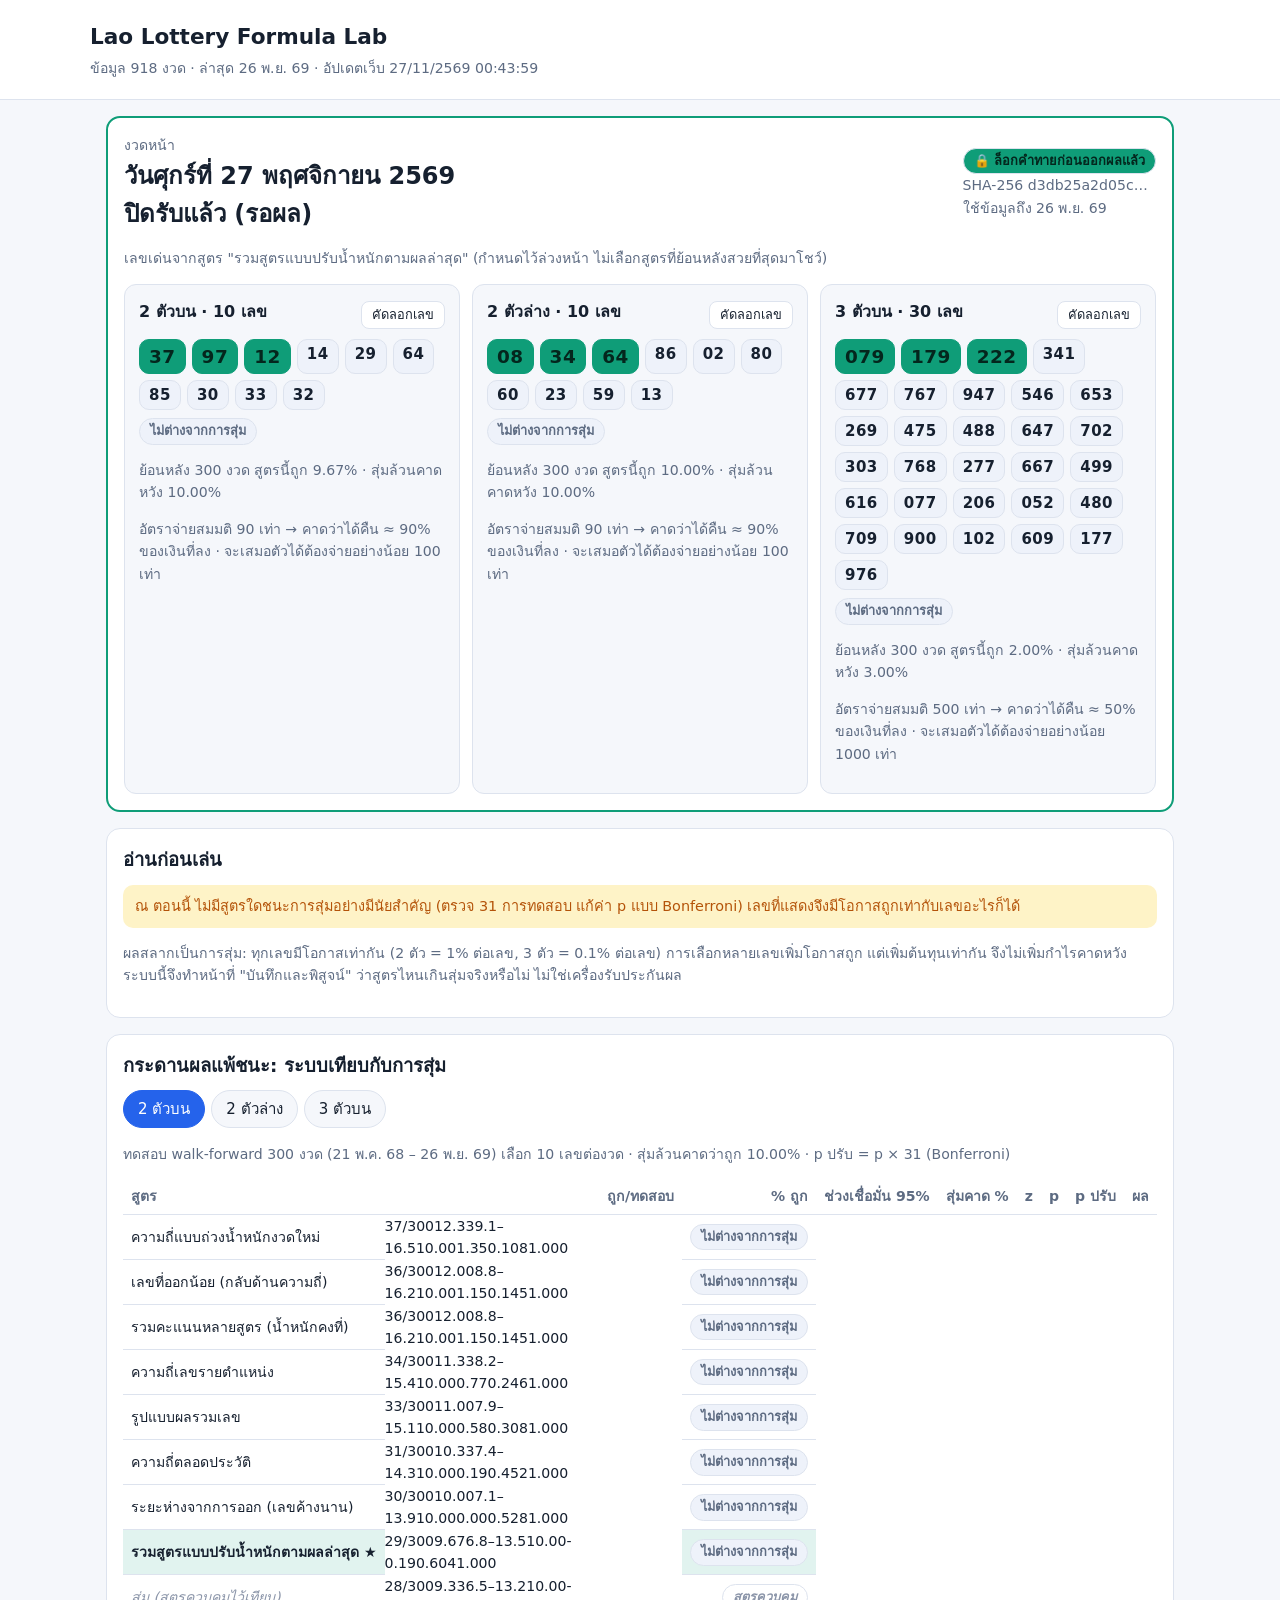
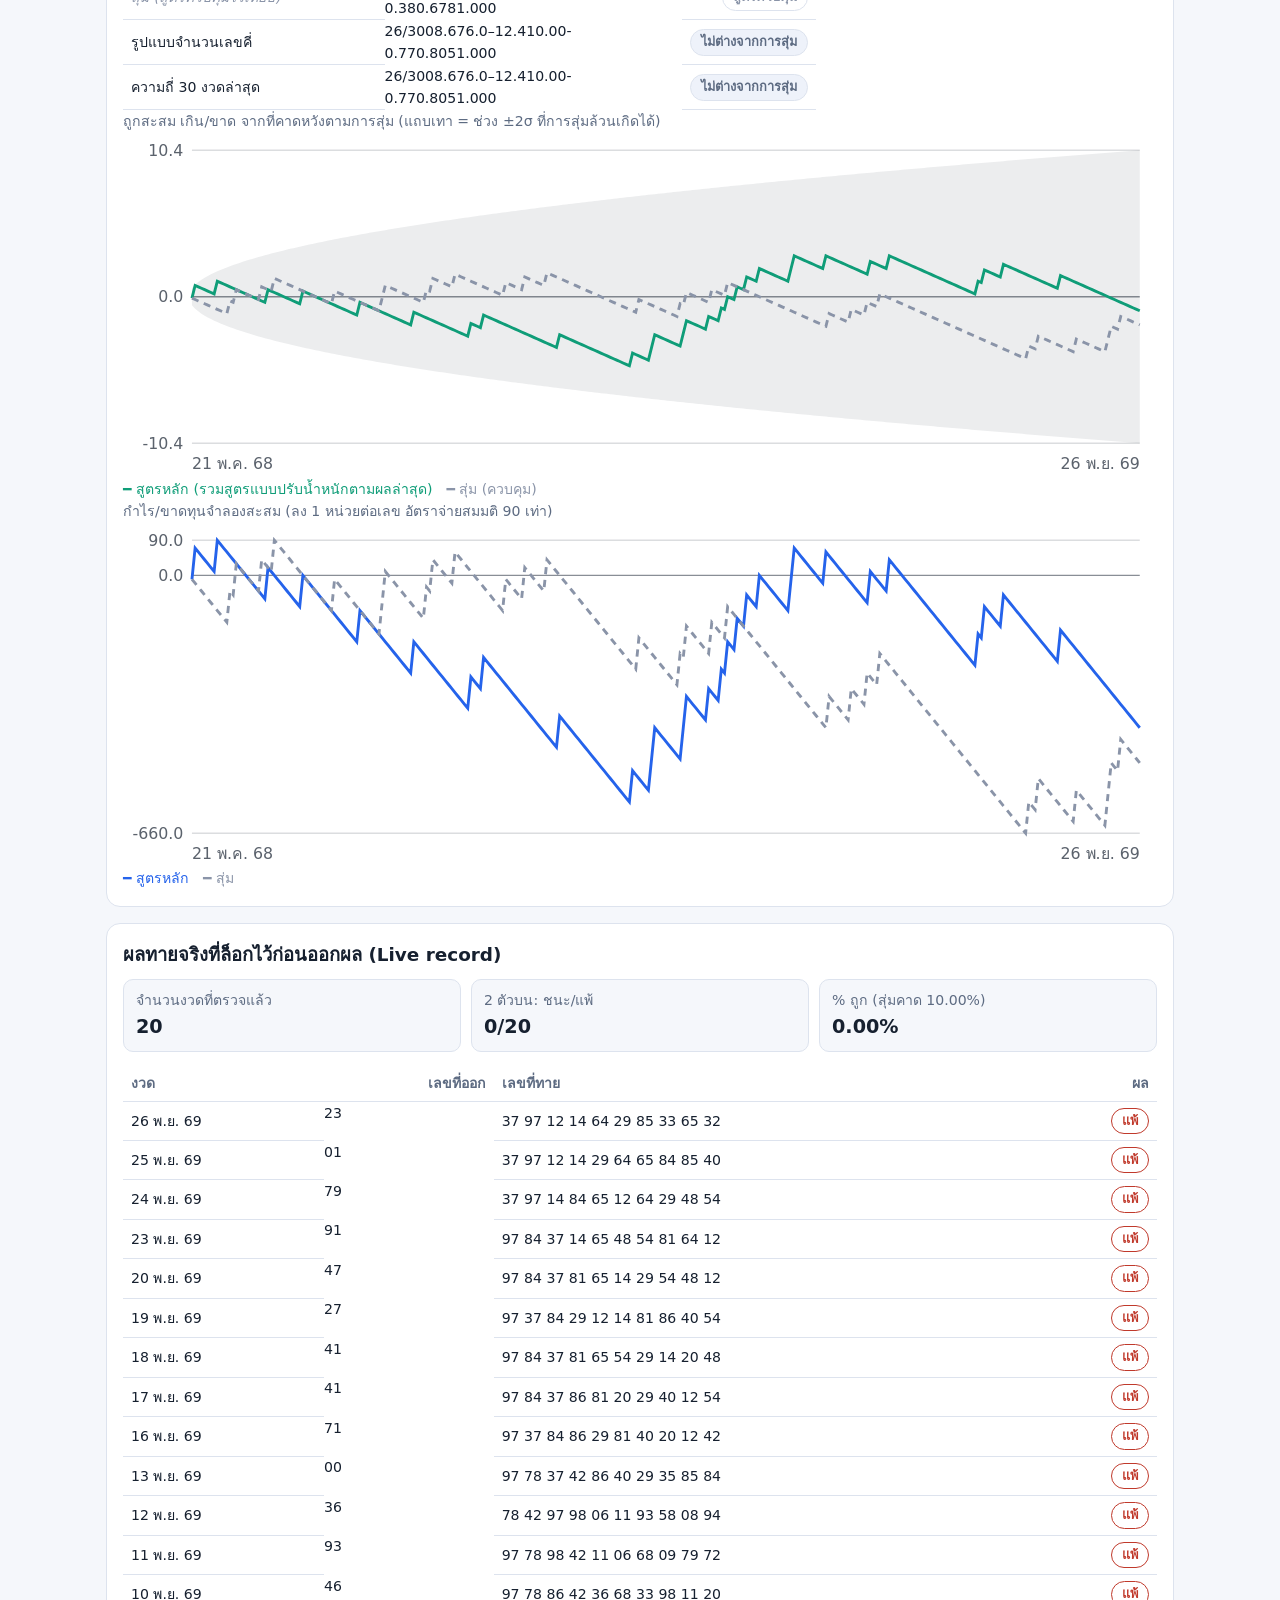
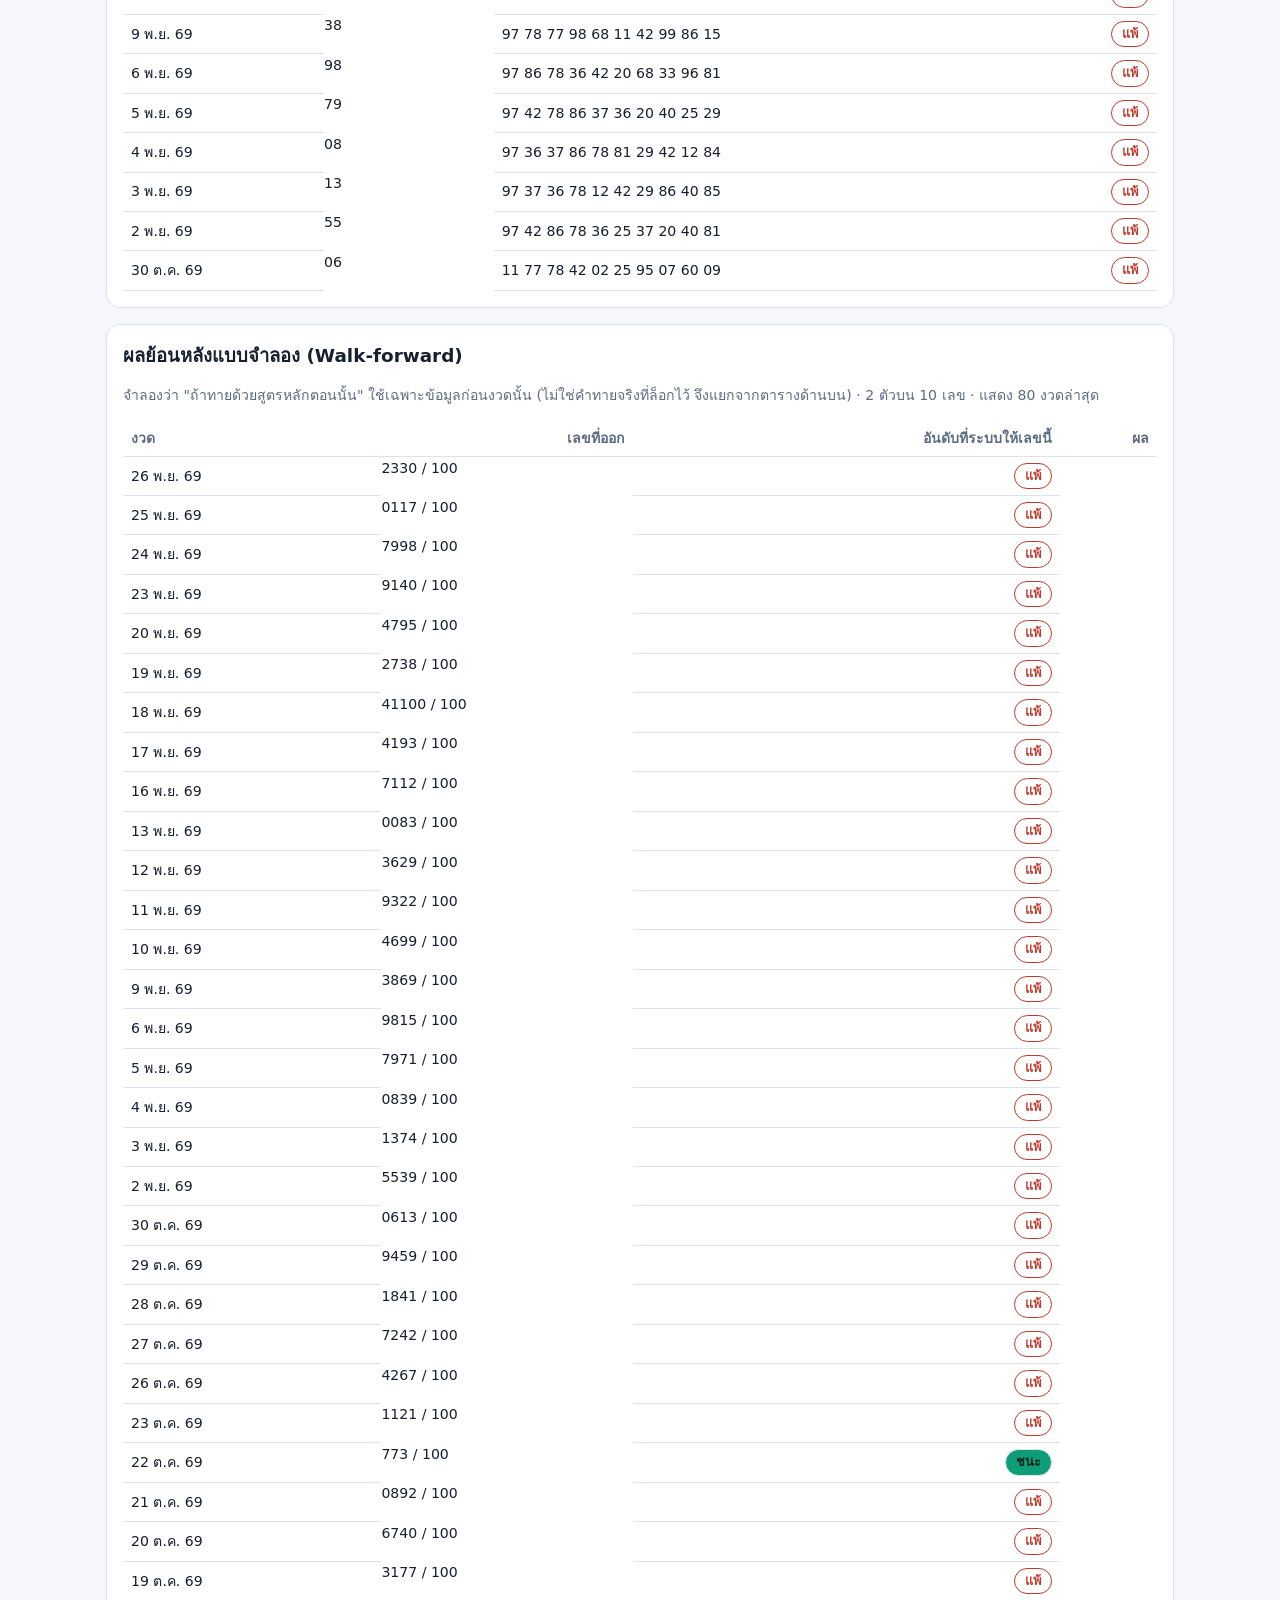
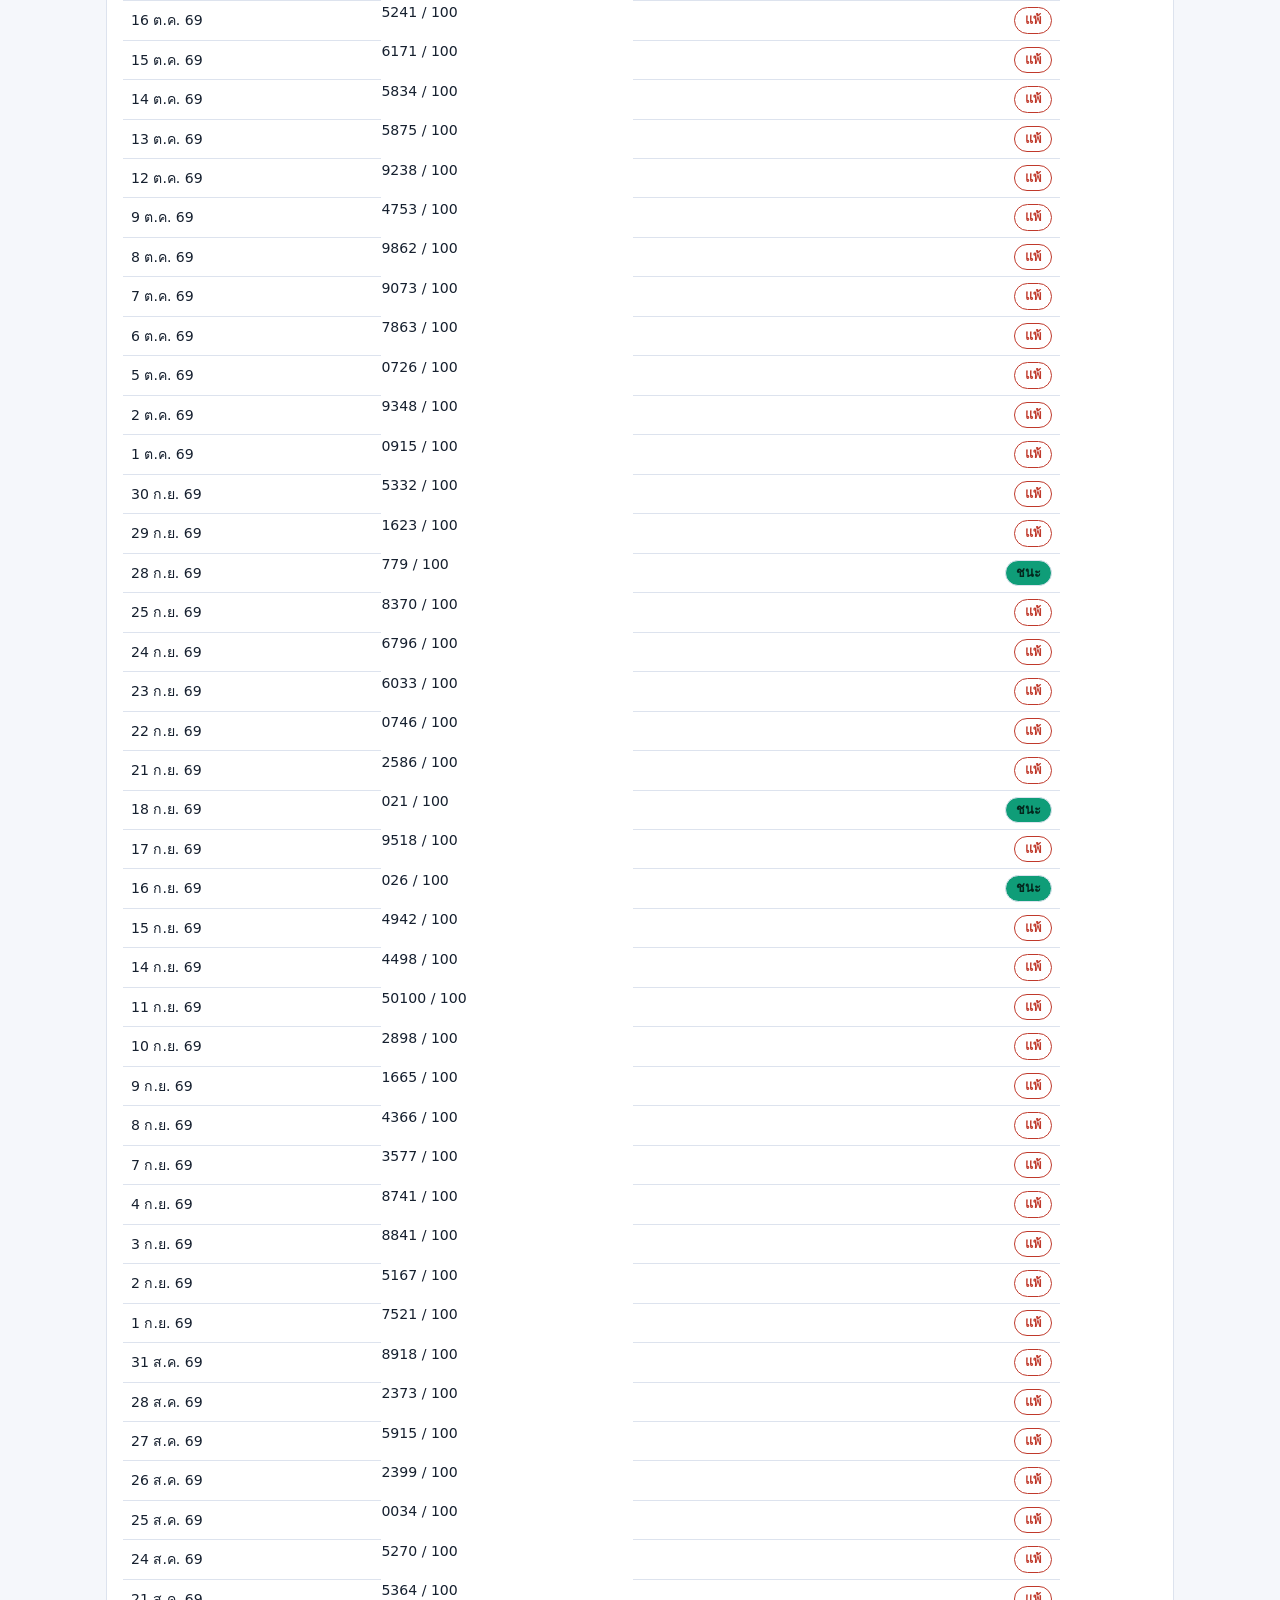
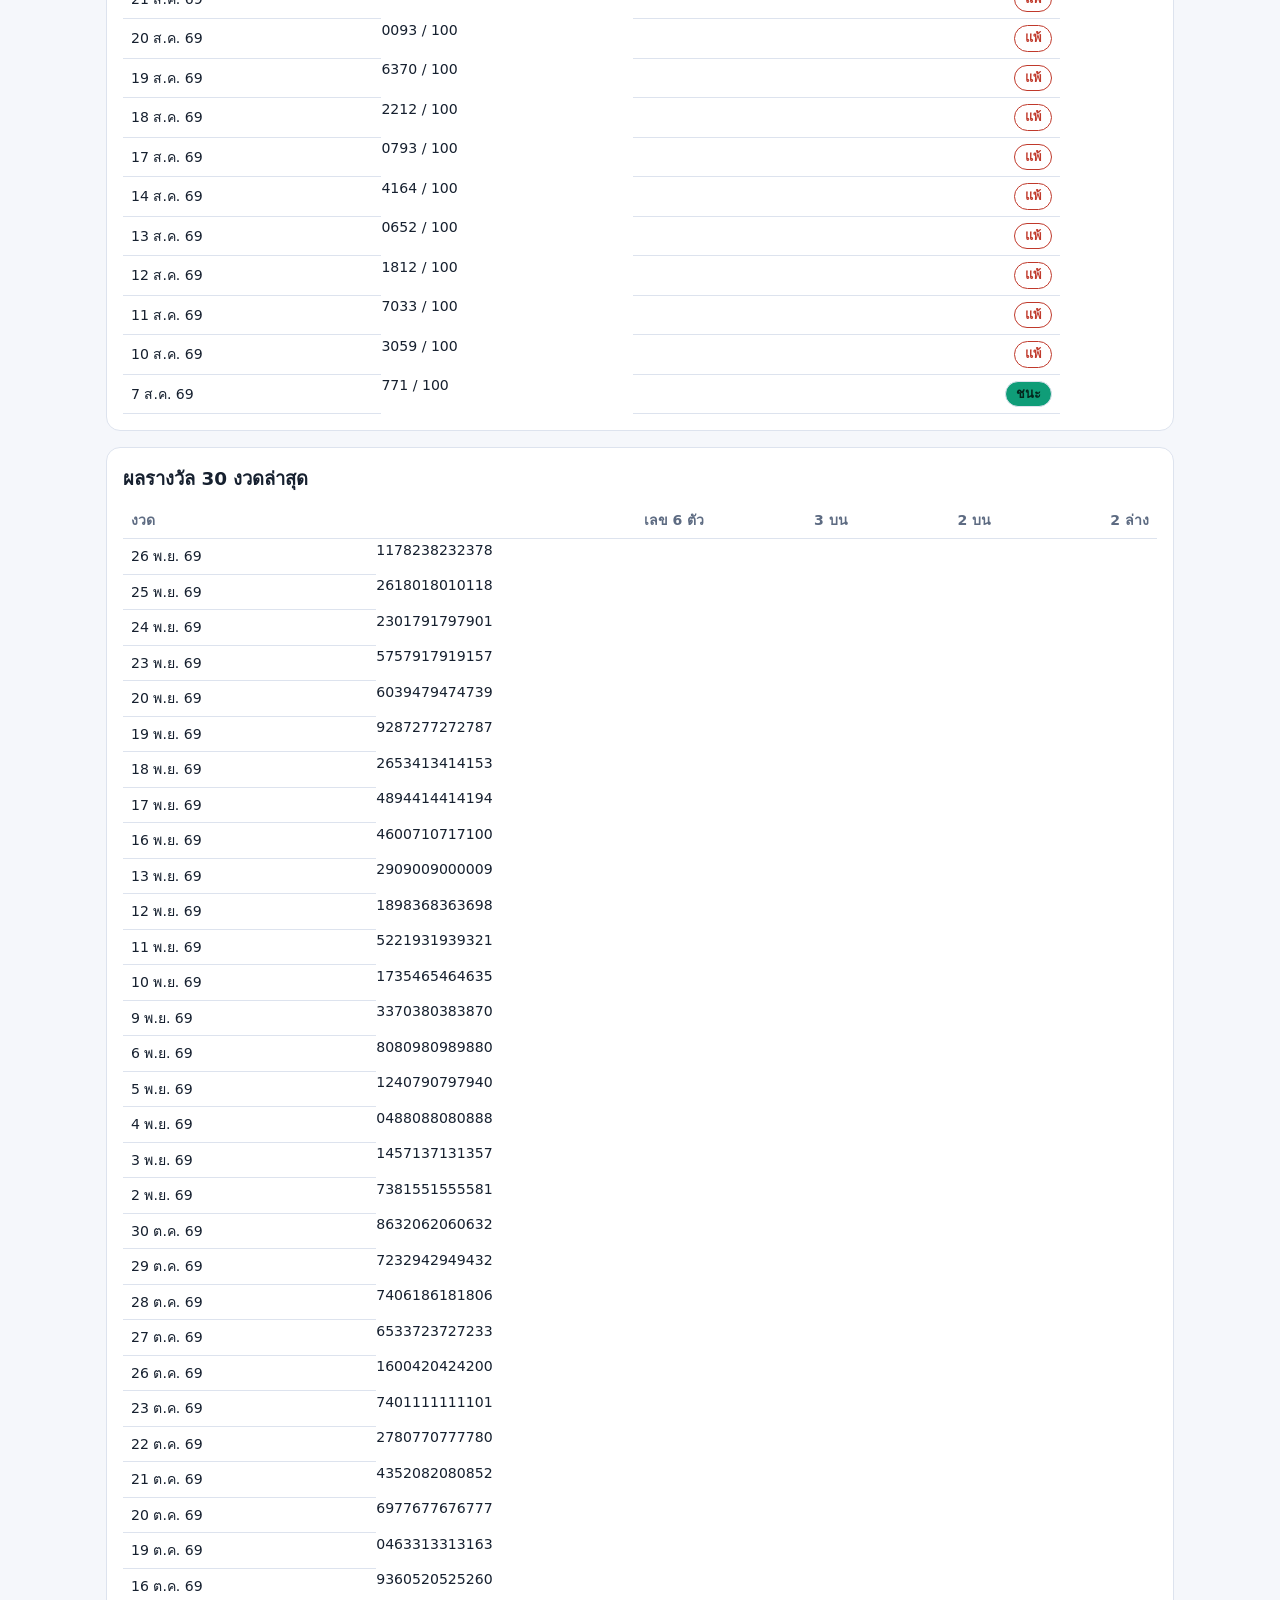
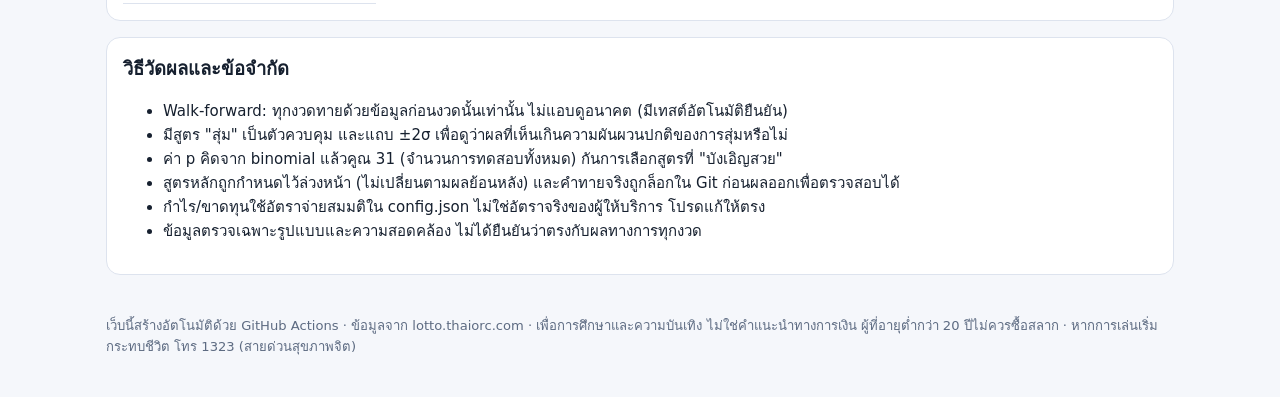
==== commit bb818ef4: "Update results, predictions and site [skip ci]" ====
--- a/docs/index.html
+++ b/docs/index.html
@@ -73,7 +73,7 @@
 </footer>
 
 <script>
-const D = {"generated_at_utc": "2026-11-26T23:21:59+00:00", "total_draws": 918, "first_date": "2021-01-21", "data_through": "2026-11-26", "primary": {"key": "adaptive", "name": "รวมสูตรแบบปรับน้ำหนักตามผลล่าสุด"}, "window": 300, "bonferroni_m": 31, "next": {"target_date": "2026-11-27", "cutoff_hour_ict": 20, "locked": true, "created_at_utc": "2026-11-26T23:21:58+00:00", "sha256": "d3db25a2d05cfc9baa9bbaef89b881b20f2bd634faab1fd8f8a2775b104e2ffc", "data_through": "2026-11-26", "kinds": {"top2": {"label": "2 ตัวบน", "picks": ["37", "97", "12", "14", "29", "64", "85", "30", "33", "32"], "hit_pct": 9.67, "baseline_pct": 10.0, "p_adj": 1.0, "verdict": "none", "verdict_text": "ไม่ต่างจากการสุ่ม", "weights": {"recent": 0.403, "gap": 0.403, "cold": 0.194, "frequency": 0.0, "decay": 0.0}, "ev": {"payout_assumed": 90, "return_per_unit_pct": 90.0, "breakeven_payout": 100}}, "top3": {"label": "3 ตัวบน", "picks": ["079", "179", "222", "341", "677", "767", "947", "546", "653", "269", "475", "488", "647", "702", "303", "768", "277", "667", "499", "616", "077", "206", "052", "480", "709", "900", "102", "609", "177", "976"], "hit_pct": 2.0, "baseline_pct": 3.0, "p_adj": 1.0, "verdict": "none", "verdict_text": "ไม่ต่างจากการสุ่ม", "weights": {"frequency": 0.3865, "decay": 0.2273, "pair": 0.1858, "recent": 0.1263, "sum": 0.0741}, "ev": {"payout_assumed": 500, "return_per_unit_pct": 50.0, "breakeven_payout": 1000}}, "bottom2": {"label": "2 ตัวล่าง", "picks": ["08", "34", "64", "86", "02", "80", "60", "23", "59", "13"], "hit_pct": 10.0, "baseline_pct": 10.0, "p_adj": 1.0, "verdict": "none", "verdict_text": "ไม่ต่างจากการสุ่ม", "weights": {"cold": 0.6723, "digit": 0.1572, "gap": 0.1294, "recent": 0.0411, "frequency": 0.0}, "ev": {"payout_assumed": 90, "return_per_unit_pct": 90.0, "breakeven_payout": 100}}}}, "backtest": {"top2": {"label": "2 ตัวบน", "picks": 10, "tests": 300, "baseline_pct": 10.0, "from": "2025-05-21", "to": "2026-11-26", "strategies": [{"key": "decay", "name": "ความถี่แบบถ่วงน้ำหนักงวดใหม่", "is_control": false, "is_primary": false, "tests": 300, "hits": 37, "misses": 263, "hit_pct": 12.33, "baseline_pct": 10.0, "expected_hits": 30.0, "z": 1.35, "ci_low_pct": 9.08, "ci_high_pct": 16.54, "p_value": 0.1077, "p_adj": 1.0, "verdict": "none"}, {"key": "cold", "name": "เลขที่ออกน้อย (กลับด้านความถี่)", "is_control": false, "is_primary": false, "tests": 300, "hits": 36, "misses": 264, "hit_pct": 12.0, "baseline_pct": 10.0, "expected_hits": 30.0, "z": 1.15, "ci_low_pct": 8.8, "ci_high_pct": 16.17, "p_value": 0.1453, "p_adj": 1.0, "verdict": "none"}, {"key": "ensemble", "name": "รวมคะแนนหลายสูตร (น้ำหนักคงที่)", "is_control": false, "is_primary": false, "tests": 300, "hits": 36, "misses": 264, "hit_pct": 12.0, "baseline_pct": 10.0, "expected_hits": 30.0, "z": 1.15, "ci_low_pct": 8.8, "ci_high_pct": 16.17, "p_value": 0.1453, "p_adj": 1.0, "verdict": "none"}, {"key": "digitpos", "name": "ความถี่เลขรายตำแหน่ง", "is_control": false, "is_primary": false, "tests": 300, "hits": 34, "misses": 266, "hit_pct": 11.33, "baseline_pct": 10.0, "expected_hits": 30.0, "z": 0.77, "ci_low_pct": 8.22, "ci_high_pct": 15.42, "p_value": 0.2458, "p_adj": 1.0, "verdict": "none"}, {"key": "sum", "name": "รูปแบบผลรวมเลข", "is_control": false, "is_primary": false, "tests": 300, "hits": 33, "misses": 267, "hit_pct": 11.0, "baseline_pct": 10.0, "expected_hits": 30.0, "z": 0.58, "ci_low_pct": 7.94, "ci_high_pct": 15.05, "p_value": 0.3083, "p_adj": 1.0, "verdict": "none"}, {"key": "frequency", "name": "ความถี่ตลอดประวัติ", "is_control": false, "is_primary": false, "tests": 300, "hits": 31, "misses": 269, "hit_pct": 10.33, "baseline_pct": 10.0, "expected_hits": 30.0, "z": 0.19, "ci_low_pct": 7.38, "ci_high_pct": 14.29, "p_value": 0.4516, "p_adj": 1.0, "verdict": "none"}, {"key": "gap", "name": "ระยะห่างจากการออก (เลขค้างนาน)", "is_control": false, "is_primary": false, "tests": 300, "hits": 30, "misses": 270, "hit_pct": 10.0, "baseline_pct": 10.0, "expected_hits": 30.0, "z": 0.0, "ci_low_pct": 7.09, "ci_high_pct": 13.92, "p_value": 0.5281, "p_adj": 1.0, "verdict": "none"}, {"key": "adaptive", "name": "รวมสูตรแบบปรับน้ำหนักตามผลล่าสุด", "is_control": false, "is_primary": true, "tests": 300, "hits": 29, "misses": 271, "hit_pct": 9.67, "baseline_pct": 10.0, "expected_hits": 30.0, "z": -0.19, "ci_low_pct": 6.81, "ci_high_pct": 13.54, "p_value": 0.6044, "p_adj": 1.0, "verdict": "none"}, {"key": "random", "name": "สุ่ม (สูตรควบคุมไว้เทียบ)", "is_control": true, "is_primary": false, "tests": 300, "hits": 28, "misses": 272, "hit_pct": 9.33, "baseline_pct": 10.0, "expected_hits": 30.0, "z": -0.38, "ci_low_pct": 6.54, "ci_high_pct": 13.16, "p_value": 0.6776, "p_adj": 1.0, "verdict": "control"}, {"key": "digit", "name": "รูปแบบจำนวนเลขคี่", "is_control": false, "is_primary": false, "tests": 300, "hits": 26, "misses": 274, "hit_pct": 8.67, "baseline_pct": 10.0, "expected_hits": 30.0, "z": -0.77, "ci_low_pct": 5.98, "ci_high_pct": 12.4, "p_value": 0.8051, "p_adj": 1.0, "verdict": "none"}, {"key": "recent", "name": "ความถี่ 30 งวดล่าสุด", "is_control": false, "is_primary": false, "tests": 300, "hits": 26, "misses": 274, "hit_pct": 8.67, "baseline_pct": 10.0, "expected_hits": 30.0, "z": -0.77, "ci_low_pct": 5.98, "ci_high_pct": 12.4, "p_value": 0.8051, "p_adj": 1.0, "verdict": "none"}], "records": [{"date": "2026-11-26", "actual": "23", "rank": 30, "hit": 0}, {"date": "2026-11-25", "actual": "01", "rank": 17, "hit": 0}, {"date": "2026-11-24", "actual": "79", "rank": 98, "hit": 0}, {"date": "2026-11-23", "actual": "91", "rank": 40, "hit": 0}, {"date": "2026-11-20", "actual": "47", "rank": 95, "hit": 0}, {"date": "2026-11-19", "actual": "27", "rank": 38, "hit": 0}, {"date": "2026-11-18", "actual": "41", "rank": 100, "hit": 0}, {"date": "2026-11-17", "actual": "41", "rank": 93, "hit": 0}, {"date": "2026-11-16", "actual": "71", "rank": 12, "hit": 0}, {"date": "2026-11-13", "actual": "00", "rank": 83, "hit": 0}, {"date": "2026-11-12", "actual": "36", "rank": 29, "hit": 0}, {"date": "2026-11-11", "actual": "93", "rank": 22, "hit": 0}, {"date": "2026-11-10", "actual": "46", "rank": 99, "hit": 0}, {"date": "2026-11-09", "actual": "38", "rank": 69, "hit": 0}, {"date": "2026-11-06", "actual": "98", "rank": 15, "hit": 0}, {"date": "2026-11-05", "actual": "79", "rank": 71, "hit": 0}, {"date": "2026-11-04", "actual": "08", "rank": 39, "hit": 0}, {"date": "2026-11-03", "actual": "13", "rank": 74, "hit": 0}, {"date": "2026-11-02", "actual": "55", "rank": 39, "hit": 0}, {"date": "2026-10-30", "actual": "06", "rank": 13, "hit": 0}, {"date": "2026-10-29", "actual": "94", "rank": 59, "hit": 0}, {"date": "2026-10-28", "actual": "18", "rank": 41, "hit": 0}, {"date": "2026-10-27", "actual": "72", "rank": 42, "hit": 0}, {"date": "2026-10-26", "actual": "42", "rank": 67, "hit": 0}, {"date": "2026-10-23", "actual": "11", "rank": 21, "hit": 0}, {"date": "2026-10-22", "actual": "77", "rank": 3, "hit": 1}, {"date": "2026-10-21", "actual": "08", "rank": 92, "hit": 0}, {"date": "2026-10-20", "actual": "67", "rank": 40, "hit": 0}, {"date": "2026-10-19", "actual": "31", "rank": 77, "hit": 0}, {"date": "2026-10-16", "actual": "52", "rank": 41, "hit": 0}, {"date": "2026-10-15", "actual": "61", "rank": 71, "hit": 0}, {"date": "2026-10-14", "actual": "58", "rank": 34, "hit": 0}, {"date": "2026-10-13", "actual": "58", "rank": 75, "hit": 0}, {"date": "2026-10-12", "actual": "92", "rank": 38, "hit": 0}, {"date": "2026-10-09", "actual": "47", "rank": 53, "hit": 0}, {"date": "2026-10-08", "actual": "98", "rank": 62, "hit": 0}, {"date": "2026-10-07", "actual": "90", "rank": 73, "hit": 0}, {"date": "2026-10-06", "actual": "78", "rank": 63, "hit": 0}, {"date": "2026-10-05", "actual": "07", "rank": 26, "hit": 0}, {"date": "2026-10-02", "actual": "93", "rank": 48, "hit": 0}, {"date": "2026-10-01", "actual": "09", "rank": 15, "hit": 0}, {"date": "2026-09-30", "actual": "53", "rank": 32, "hit": 0}, {"date": "2026-09-29", "actual": "16", "rank": 23, "hit": 0}, {"date": "2026-09-28", "actual": "77", "rank": 9, "hit": 1}, {"date": "2026-09-25", "actual": "83", "rank": 70, "hit": 0}, {"date": "2026-09-24", "actual": "67", "rank": 96, "hit": 0}, {"date": "2026-09-23", "actual": "60", "rank": 33, "hit": 0}, {"date": "2026-09-22", "actual": "07", "rank": 46, "hit": 0}, {"date": "2026-09-21", "actual": "25", "rank": 86, "hit": 0}, {"date": "2026-09-18", "actual": "02", "rank": 1, "hit": 1}, {"date": "2026-09-17", "actual": "95", "rank": 18, "hit": 0}, {"date": "2026-09-16", "actual": "02", "rank": 6, "hit": 1}, {"date": "2026-09-15", "actual": "49", "rank": 42, "hit": 0}, {"date": "2026-09-14", "actual": "44", "rank": 98, "hit": 0}, {"date": "2026-09-11", "actual": "50", "rank": 100, "hit": 0}, {"date": "2026-09-10", "actual": "28", "rank": 98, "hit": 0}, {"date": "2026-09-09", "actual": "16", "rank": 65, "hit": 0}, {"date": "2026-09-08", "actual": "43", "rank": 66, "hit": 0}, {"date": "2026-09-07", "actual": "35", "rank": 77, "hit": 0}, {"date": "2026-09-04", "actual": "87", "rank": 41, "hit": 0}, {"date": "2026-09-03", "actual": "88", "rank": 41, "hit": 0}, {"date": "2026-09-02", "actual": "51", "rank": 67, "hit": 0}, {"date": "2026-09-01", "actual": "75", "rank": 21, "hit": 0}, {"date": "2026-08-31", "actual": "89", "rank": 18, "hit": 0}, {"date": "2026-08-28", "actual": "23", "rank": 73, "hit": 0}, {"date": "2026-08-27", "actual": "59", "rank": 15, "hit": 0}, {"date": "2026-08-26", "actual": "23", "rank": 99, "hit": 0}, {"date": "2026-08-25", "actual": "00", "rank": 34, "hit": 0}, {"date": "2026-08-24", "actual": "52", "rank": 70, "hit": 0}, {"date": "2026-08-21", "actual": "53", "rank": 64, "hit": 0}, {"date": "2026-08-20", "actual": "00", "rank": 93, "hit": 0}, {"date": "2026-08-19", "actual": "63", "rank": 70, "hit": 0}, {"date": "2026-08-18", "actual": "22", "rank": 12, "hit": 0}, {"date": "2026-08-17", "actual": "07", "rank": 93, "hit": 0}, {"date": "2026-08-14", "actual": "41", "rank": 64, "hit": 0}, {"date": "2026-08-13", "actual": "06", "rank": 52, "hit": 0}, {"date": "2026-08-12", "actual": "18", "rank": 12, "hit": 0}, {"date": "2026-08-11", "actual": "70", "rank": 33, "hit": 0}, {"date": "2026-08-10", "actual": "30", "rank": 59, "hit": 0}, {"date": "2026-08-07", "actual": "77", "rank": 1, "hit": 1}], "chart": {"dates": ["2025-05-21", "2025-05-23", "2025-05-26", "2025-05-28", "2025-05-30", "2025-06-02", "2025-06-04", "2025-06-06", "2025-06-09", "2025-06-11", "2025-06-13", "2025-06-16", "2025-06-18", "2025-06-20", "2025-06-23", "2025-06-25", "2025-06-27", "2025-06-30", "2025-07-02", "2025-07-04", "2025-07-07", "2025-07-09", "2025-07-11", "2025-07-14", "2025-07-16", "2025-07-18", "2025-07-21", "2025-07-23", "2025-07-25", "2025-07-28", "2025-07-30", "2025-08-01", "2025-08-04", "2025-08-06", "2025-08-08", "2025-08-11", "2025-08-13", "2025-08-15", "2025-08-18", "2025-08-20", "2025-08-22", "2025-08-25", "2025-08-27", "2025-08-29", "2025-09-01", "2025-09-03", "2025-09-05", "2025-09-08", "2025-09-10", "2025-09-12", "2025-09-15", "2025-09-17", "2025-09-19", "2025-09-22", "2025-09-24", "2025-09-26", "2025-09-29", "2025-10-01", "2025-10-03", "2025-10-06", "2025-10-08", "2025-10-10", "2025-10-13", "2025-10-15", "2025-10-17", "2025-10-20", "2025-10-22", "2025-10-24", "2025-10-27", "2025-10-29", "2025-10-31", "2025-11-03", "2025-11-05", "2025-11-07", "2025-11-10", "2025-11-12", "2025-11-14", "2025-11-17", "2025-11-19", "2025-11-21", "2025-11-24", "2025-11-26", "2025-11-28", "2025-12-03", "2025-12-05", "2025-12-08", "2025-12-10", "2025-12-12", "2025-12-15", "2025-12-17", "2025-12-19", "2025-12-22", "2025-12-24", "2025-12-26", "2025-12-29", "2025-12-31", "2026-01-02", "2026-01-05", "2026-01-07", "2026-01-09", "2026-01-12", "2026-01-14", "2026-01-16", "2026-01-19", "2026-01-21", "2026-01-23", "2026-01-26", "2026-01-28", "2026-01-30", "2026-02-02", "2026-02-04", "2026-02-06", "2026-02-09", "2026-02-11", "2026-02-13", "2026-02-16", "2026-02-18", "2026-02-20", "2026-02-23", "2026-02-27", "2026-03-02", "2026-03-04", "2026-03-06", "2026-03-11", "2026-03-13", "2026-03-16", "2026-03-18", "2026-03-20", "2026-03-23", "2026-03-25", "2026-03-27", "2026-03-30", "2026-04-01", "2026-04-02", "2026-04-03", "2026-04-06", "2026-04-07", "2026-04-08", "2026-04-09", "2026-04-10", "2026-04-13", "2026-04-17", "2026-04-20", "2026-04-21", "2026-04-22", "2026-04-23", "2026-04-24", "2026-04-27", "2026-04-28", "2026-04-29", "2026-04-30", "2026-05-04", "2026-05-05", "2026-05-06", "2026-05-07", "2026-05-08", "2026-05-11", "2026-05-12", "2026-05-13", "2026-05-14", "2026-05-15", "2026-05-18", "2026-05-19", "2026-05-20", "2026-05-21", "2026-05-22", "2026-05-25", "2026-05-26", "2026-05-27", "2026-05-28", "2026-05-29", "2026-06-01", "2026-06-02", "2026-06-03", "2026-06-04", "2026-06-05", "2026-06-08", "2026-06-09", "2026-06-10", "2026-06-11", "2026-06-12", "2026-06-15", "2026-06-16", "2026-06-17", "2026-06-18", "2026-06-19", "2026-06-22", "2026-06-23", "2026-06-24", "2026-06-25", "2026-06-26", "2026-06-29", "2026-06-30", "2026-07-01", "2026-07-02", "2026-07-03", "2026-07-06", "2026-07-07", "2026-07-08", "2026-07-09", "2026-07-10", "2026-07-13", "2026-07-14", "2026-07-15", "2026-07-16", "2026-07-17", "2026-07-20", "2026-07-21", "2026-07-22", "2026-07-23", "2026-07-24", "2026-07-27", "2026-07-28", "2026-07-29", "2026-07-30", "2026-07-31", "2026-08-03", "2026-08-04", "2026-08-05", "2026-08-06", "2026-08-07", "2026-08-10", "2026-08-11", "2026-08-12", "2026-08-13", "2026-08-14", "2026-08-17", "2026-08-18", "2026-08-19", "2026-08-20", "2026-08-21", "2026-08-24", "2026-08-25", "2026-08-26", "2026-08-27", "2026-08-28", "2026-08-31", "2026-09-01", "2026-09-02", "2026-09-03", "2026-09-04", "2026-09-07", "2026-09-08", "2026-09-09", "2026-09-10", "2026-09-11", "2026-09-14", "2026-09-15", "2026-09-16", "2026-09-17", "2026-09-18", "2026-09-21", "2026-09-22", "2026-09-23", "2026-09-24", "2026-09-25", "2026-09-28", "2026-09-29", "2026-09-30", "2026-10-01", "2026-10-02", "2026-10-05", "2026-10-06", "2026-10-07", "2026-10-08", "2026-10-09", "2026-10-12", "2026-10-13", "2026-10-14", "2026-10-15", "2026-10-16", "2026-10-19", "2026-10-20", "2026-10-21", "2026-10-22", "2026-10-23", "2026-10-26", "2026-10-27", "2026-10-28", "2026-10-29", "2026-10-30", "2026-11-02", "2026-11-03", "2026-11-04", "2026-11-05", "2026-11-06", "2026-11-09", "2026-11-10", "2026-11-11", "2026-11-12", "2026-11-13", "2026-11-16", "2026-11-17", "2026-11-18", "2026-11-19", "2026-11-20", "2026-11-23", "2026-11-24", "2026-11-25", "2026-11-26"], "primary": [-0.1, 0.8, 0.7, 0.6, 0.5, 0.4, 0.3, 0.2, 1.1, 1.0, 0.9, 0.8, 0.7, 0.6, 0.5, 0.4, 0.3, 0.2, 0.1, 0.0, -0.1, -0.2, -0.3, -0.4, 0.5, 0.4, 0.3, 0.2, 0.1, 0.0, -0.1, -0.2, -0.3, -0.4, -0.5, 0.4, 0.3, 0.2, 0.1, 0.0, -0.1, -0.2, -0.3, -0.4, -0.5, -0.6, -0.7, -0.8, -0.9, -1.0, -1.1, -1.2, -1.3, -0.4, -0.5, -0.6, -0.7, -0.8, -0.9, -1.0, -1.1, -1.2, -1.3, -1.4, -1.5, -1.6, -1.7, -1.8, -1.9, -2.0, -1.1, -1.2, -1.3, -1.4, -1.5, -1.6, -1.7, -1.8, -1.9, -2.0, -2.1, -2.2, -2.3, -2.4, -2.5, -2.6, -2.7, -2.8, -1.9, -2.0, -2.1, -2.2, -1.3, -1.4, -1.5, -1.6, -1.7, -1.8, -1.9, -2.0, -2.1, -2.2, -2.3, -2.4, -2.5, -2.6, -2.7, -2.8, -2.9, -3.0, -3.1, -3.2, -3.3, -3.4, -3.5, -3.6, -2.7, -2.8, -2.9, -3.0, -3.1, -3.2, -3.3, -3.4, -3.5, -3.6, -3.7, -3.8, -3.9, -4.0, -4.1, -4.2, -4.3, -4.4, -4.5, -4.6, -4.7, -4.8, -4.9, -4.0, -4.1, -4.2, -4.3, -4.4, -4.5, -3.6, -2.7, -2.8, -2.9, -3.0, -3.1, -3.2, -3.3, -3.4, -3.5, -2.6, -1.7, -1.8, -1.9, -2.0, -2.1, -2.2, -2.3, -1.4, -1.5, -1.6, -1.7, -0.8, -0.9, -0.0, -0.1, -0.2, 0.7, 0.6, 0.5, 1.4, 1.3, 1.2, 1.1, 2.0, 1.9, 1.8, 1.7, 1.6, 1.5, 1.4, 1.3, 1.2, 1.1, 2.0, 2.9, 2.8, 2.7, 2.6, 2.5, 2.4, 2.3, 2.2, 2.1, 2.0, 2.9, 2.8, 2.7, 2.6, 2.5, 2.4, 2.3, 2.2, 2.1, 2.0, 1.9, 1.8, 1.7, 1.6, 2.5, 2.4, 2.3, 2.2, 2.1, 2.0, 2.9, 2.8, 2.7, 2.6, 2.5, 2.4, 2.3, 2.2, 2.1, 2.0, 1.9, 1.8, 1.7, 1.6, 1.5, 1.4, 1.3, 1.2, 1.1, 1.0, 0.9, 0.8, 0.7, 0.6, 0.5, 0.4, 0.3, 0.2, 1.1, 1.0, 1.9, 1.8, 1.7, 1.6, 1.5, 1.4, 2.3, 2.2, 2.1, 2.0, 1.9, 1.8, 1.7, 1.6, 1.5, 1.4, 1.3, 1.2, 1.1, 1.0, 0.9, 0.8, 0.7, 0.6, 1.5, 1.4, 1.3, 1.2, 1.1, 1.0, 0.9, 0.8, 0.7, 0.6, 0.5, 0.4, 0.3, 0.2, 0.1, -0.0, -0.1, -0.2, -0.3, -0.4, -0.5, -0.6, -0.7, -0.8, -0.9, -1.0], "control": [-0.1, -0.2, -0.3, -0.4, -0.5, -0.6, -0.7, -0.8, -0.9, -1.0, -1.1, -1.2, -0.3, -0.4, 0.5, 0.4, 0.3, 0.2, 0.1, 0.0, -0.1, -0.2, 0.7, 0.6, 0.5, 0.4, 1.3, 1.2, 1.1, 1.0, 0.9, 0.8, 0.7, 0.6, 0.5, 0.4, 0.3, 0.2, 0.1, 0.0, -0.1, -0.2, -0.3, -0.4, -0.5, 0.4, 0.3, 0.2, 0.1, 0.0, -0.1, -0.2, -0.3, -0.4, -0.5, -0.6, -0.7, -0.8, -0.9, -1.0, -0.1, 0.8, 0.7, 0.6, 0.5, 0.4, 0.3, 0.2, 0.1, 0.0, -0.1, -0.2, -0.3, -0.4, 0.5, 0.4, 1.3, 1.2, 1.1, 1.0, 0.9, 0.8, 0.7, 1.6, 1.5, 1.4, 1.3, 1.2, 1.1, 1.0, 0.9, 0.8, 0.7, 0.6, 0.5, 0.4, 0.3, 0.2, 0.1, 1.0, 0.9, 0.8, 0.7, 0.6, 0.5, 1.4, 1.3, 1.2, 1.1, 1.0, 0.9, 0.8, 1.7, 1.6, 1.5, 1.4, 1.3, 1.2, 1.1, 1.0, 0.9, 0.8, 0.7, 0.6, 0.5, 0.4, 0.3, 0.2, 0.1, -0.0, -0.1, -0.2, -0.3, -0.4, -0.5, -0.6, -0.7, -0.8, -0.9, -1.0, -1.1, -0.2, -0.3, -0.4, -0.5, -0.6, -0.7, -0.8, -0.9, -1.0, -1.1, -1.2, -1.3, -1.4, -0.5, -0.6, 0.3, 0.2, 0.1, -0.0, -0.1, -0.2, -0.3, -0.4, 0.5, 0.4, 0.3, 0.2, 0.1, 1.0, 0.9, 0.8, 0.7, 0.6, 0.5, 0.4, 0.3, 0.2, 0.1, -0.0, -0.1, -0.2, -0.3, -0.4, -0.5, -0.6, -0.7, -0.8, -0.9, -1.0, -1.1, -1.2, -1.3, -1.4, -1.5, -1.6, -1.7, -1.8, -1.9, -2.0, -2.1, -1.2, -1.3, -1.4, -1.5, -1.6, -1.7, -1.8, -0.9, -1.0, -1.1, -1.2, -1.3, -0.4, -0.5, -0.6, -0.7, 0.2, 0.1, -0.0, -0.1, -0.2, -0.3, -0.4, -0.5, -0.6, -0.7, -0.8, -0.9, -1.0, -1.1, -1.2, -1.3, -1.4, -1.5, -1.6, -1.7, -1.8, -1.9, -2.0, -2.1, -2.2, -2.3, -2.4, -2.5, -2.6, -2.7, -2.8, -2.9, -3.0, -3.1, -3.2, -3.3, -3.4, -3.5, -3.6, -3.7, -3.8, -3.9, -4.0, -4.1, -4.2, -4.3, -4.4, -3.5, -3.6, -3.7, -2.8, -2.9, -3.0, -3.1, -3.2, -3.3, -3.4, -3.5, -3.6, -3.7, -3.8, -3.9, -3.0, -3.1, -3.2, -3.3, -3.4, -3.5, -3.6, -3.7, -3.8, -3.9, -3.0, -2.1, -2.2, -2.3, -1.4, -1.5, -1.6, -1.7, -1.8, -1.9, -2.0], "band": [0.6, 0.849, 1.039, 1.2, 1.342, 1.47, 1.587, 1.697, 1.8, 1.897, 1.99, 2.078, 2.163, 2.245, 2.324, 2.4, 2.474, 2.546, 2.615, 2.683, 2.75, 2.814, 2.877, 2.939, 3.0, 3.059, 3.118, 3.175, 3.231, 3.286, 3.341, 3.394, 3.447, 3.499, 3.55, 3.6, 3.65, 3.699, 3.747, 3.795, 3.842, 3.888, 3.934, 3.98, 4.025, 4.069, 4.113, 4.157, 4.2, 4.243, 4.285, 4.327, 4.368, 4.409, 4.45, 4.49, 4.53, 4.569, 4.609, 4.648, 4.686, 4.724, 4.762, 4.8, 4.837, 4.874, 4.911, 4.948, 4.984, 5.02, 5.056, 5.091, 5.126, 5.161, 5.196, 5.231, 5.265, 5.299, 5.333, 5.367, 5.4, 5.433, 5.466, 5.499, 5.532, 5.564, 5.596, 5.628, 5.66, 5.692, 5.724, 5.755, 5.786, 5.817, 5.848, 5.879, 5.909, 5.94, 5.97, 6.0, 6.03, 6.06, 6.089, 6.119, 6.148, 6.177, 6.206, 6.235, 6.264, 6.293, 6.321, 6.35, 6.378, 6.406, 6.434, 6.462, 6.49, 6.518, 6.545, 6.573, 6.6, 6.627, 6.654, 6.681, 6.708, 6.735, 6.762, 6.788, 6.815, 6.841, 6.867, 6.893, 6.92, 6.946, 6.971, 6.997, 7.023, 7.048, 7.074, 7.099, 7.125, 7.15, 7.175, 7.2, 7.225, 7.25, 7.275, 7.299, 7.324, 7.348, 7.373, 7.397, 7.422, 7.446, 7.47, 7.494, 7.518, 7.542, 7.566, 7.589, 7.613, 7.637, 7.66, 7.684, 7.707, 7.73, 7.754, 7.777, 7.8, 7.823, 7.846, 7.869, 7.892, 7.915, 7.937, 7.96, 7.982, 8.005, 8.027, 8.05, 8.072, 8.094, 8.117, 8.139, 8.161, 8.183, 8.205, 8.227, 8.249, 8.27, 8.292, 8.314, 8.335, 8.357, 8.379, 8.4, 8.421, 8.443, 8.464, 8.485, 8.506, 8.528, 8.549, 8.57, 8.591, 8.612, 8.632, 8.653, 8.674, 8.695, 8.716, 8.736, 8.757, 8.777, 8.798, 8.818, 8.839, 8.859, 8.879, 8.899, 8.92, 8.94, 8.96, 8.98, 9.0, 9.02, 9.04, 9.06, 9.08, 9.099, 9.119, 9.139, 9.159, 9.178, 9.198, 9.217, 9.237, 9.256, 9.276, 9.295, 9.315, 9.334, 9.353, 9.372, 9.391, 9.411, 9.43, 9.449, 9.468, 9.487, 9.506, 9.525, 9.544, 9.562, 9.581, 9.6, 9.619, 9.637, 9.656, 9.675, 9.693, 9.712, 9.73, 9.749, 9.767, 9.786, 9.804, 9.822, 9.841, 9.859, 9.877, 9.895, 9.914, 9.932, 9.95, 9.968, 9.986, 10.004, 10.022, 10.04, 10.058, 10.076, 10.094, 10.111, 10.129, 10.147, 10.165, 10.182, 10.2, 10.218, 10.235, 10.253, 10.27, 10.288, 10.305, 10.323, 10.34, 10.358, 10.375, 10.392], "pnl_primary": [-10, 70, 60, 50, 40, 30, 20, 10, 90, 80, 70, 60, 50, 40, 30, 20, 10, 0, -10, -20, -30, -40, -50, -60, 20, 10, 0, -10, -20, -30, -40, -50, -60, -70, -80, 0, -10, -20, -30, -40, -50, -60, -70, -80, -90, -100, -110, -120, -130, -140, -150, -160, -170, -90, -100, -110, -120, -130, -140, -150, -160, -170, -180, -190, -200, -210, -220, -230, -240, -250, -170, -180, -190, -200, -210, -220, -230, -240, -250, -260, -270, -280, -290, -300, -310, -320, -330, -340, -260, -270, -280, -290, -210, -220, -230, -240, -250, -260, -270, -280, -290, -300, -310, -320, -330, -340, -350, -360, -370, -380, -390, -400, -410, -420, -430, -440, -360, -370, -380, -390, -400, -410, -420, -430, -440, -450, -460, -470, -480, -490, -500, -510, -520, -530, -540, -550, -560, -570, -580, -500, -510, -520, -530, -540, -550, -470, -390, -400, -410, -420, -430, -440, -450, -460, -470, -390, -310, -320, -330, -340, -350, -360, -370, -290, -300, -310, -320, -240, -250, -170, -180, -190, -110, -120, -130, -50, -60, -70, -80, 0, -10, -20, -30, -40, -50, -60, -70, -80, -90, -10, 70, 60, 50, 40, 30, 20, 10, 0, -10, -20, 60, 50, 40, 30, 20, 10, 0, -10, -20, -30, -40, -50, -60, -70, 10, 0, -10, -20, -30, -40, 40, 30, 20, 10, 0, -10, -20, -30, -40, -50, -60, -70, -80, -90, -100, -110, -120, -130, -140, -150, -160, -170, -180, -190, -200, -210, -220, -230, -150, -160, -80, -90, -100, -110, -120, -130, -50, -60, -70, -80, -90, -100, -110, -120, -130, -140, -150, -160, -170, -180, -190, -200, -210, -220, -140, -150, -160, -170, -180, -190, -200, -210, -220, -230, -240, -250, -260, -270, -280, -290, -300, -310, -320, -330, -340, -350, -360, -370, -380, -390], "pnl_control": [-10, -20, -30, -40, -50, -60, -70, -80, -90, -100, -110, -120, -40, -50, 30, 20, 10, 0, -10, -20, -30, -40, 40, 30, 20, 10, 90, 80, 70, 60, 50, 40, 30, 20, 10, 0, -10, -20, -30, -40, -50, -60, -70, -80, -90, -10, -20, -30, -40, -50, -60, -70, -80, -90, -100, -110, -120, -130, -140, -150, -70, 10, 0, -10, -20, -30, -40, -50, -60, -70, -80, -90, -100, -110, -30, -40, 40, 30, 20, 10, 0, -10, -20, 60, 50, 40, 30, 20, 10, 0, -10, -20, -30, -40, -50, -60, -70, -80, -90, -10, -20, -30, -40, -50, -60, 20, 10, 0, -10, -20, -30, -40, 40, 30, 20, 10, 0, -10, -20, -30, -40, -50, -60, -70, -80, -90, -100, -110, -120, -130, -140, -150, -160, -170, -180, -190, -200, -210, -220, -230, -240, -160, -170, -180, -190, -200, -210, -220, -230, -240, -250, -260, -270, -280, -200, -210, -130, -140, -150, -160, -170, -180, -190, -200, -120, -130, -140, -150, -160, -80, -90, -100, -110, -120, -130, -140, -150, -160, -170, -180, -190, -200, -210, -220, -230, -240, -250, -260, -270, -280, -290, -300, -310, -320, -330, -340, -350, -360, -370, -380, -390, -310, -320, -330, -340, -350, -360, -370, -290, -300, -310, -320, -330, -250, -260, -270, -280, -200, -210, -220, -230, -240, -250, -260, -270, -280, -290, -300, -310, -320, -330, -340, -350, -360, -370, -380, -390, -400, -410, -420, -430, -440, -450, -460, -470, -480, -490, -500, -510, -520, -530, -540, -550, -560, -570, -580, -590, -600, -610, -620, -630, -640, -650, -660, -580, -590, -600, -520, -530, -540, -550, -560, -570, -580, -590, -600, -610, -620, -630, -550, -560, -570, -580, -590, -600, -610, -620, -630, -640, -560, -480, -490, -500, -420, -430, -440, -450, -460, -470, -480]}}, "top3": {"label": "3 ตัวบน", "picks": 30, "tests": 300, "baseline_pct": 3.0, "from": "2025-05-21", "to": "2026-11-26", "strategies": [{"key": "sum", "name": "รูปแบบผลรวมเลข", "is_control": false, "is_primary": false, "tests": 300, "hits": 10, "misses": 290, "hit_pct": 3.33, "baseline_pct": 3.0, "expected_hits": 9.0, "z": 0.34, "ci_low_pct": 1.82, "ci_high_pct": 6.03, "p_value": 0.4126, "p_adj": 1.0, "verdict": "none"}, {"key": "pair", "name": "ความถี่คู่เลขติดกัน", "is_control": false, "is_primary": false, "tests": 300, "hits": 9, "misses": 291, "hit_pct": 3.0, "baseline_pct": 3.0, "expected_hits": 9.0, "z": 0.0, "ci_low_pct": 1.59, "ci_high_pct": 5.6, "p_value": 0.5464, "p_adj": 1.0, "verdict": "none"}, {"key": "digitpos", "name": "ความถี่เลขรายตำแหน่ง", "is_control": false, "is_primary": false, "tests": 300, "hits": 8, "misses": 292, "hit_pct": 2.67, "baseline_pct": 3.0, "expected_hits": 9.0, "z": -0.34, "ci_low_pct": 1.36, "ci_high_pct": 5.17, "p_value": 0.6797, "p_adj": 1.0, "verdict": "none"}, {"key": "frequency", "name": "ความถี่ตลอดประวัติ", "is_control": false, "is_primary": false, "tests": 300, "hits": 8, "misses": 292, "hit_pct": 2.67, "baseline_pct": 3.0, "expected_hits": 9.0, "z": -0.34, "ci_low_pct": 1.36, "ci_high_pct": 5.17, "p_value": 0.6797, "p_adj": 1.0, "verdict": "none"}, {"key": "cold", "name": "เลขที่ออกน้อย (กลับด้านความถี่)", "is_control": false, "is_primary": false, "tests": 300, "hits": 7, "misses": 293, "hit_pct": 2.33, "baseline_pct": 3.0, "expected_hits": 9.0, "z": -0.68, "ci_low_pct": 1.13, "ci_high_pct": 4.74, "p_value": 0.7974, "p_adj": 1.0, "verdict": "none"}, {"key": "gap", "name": "ระยะห่างจากการออก (เลขค้างนาน)", "is_control": false, "is_primary": false, "tests": 300, "hits": 7, "misses": 293, "hit_pct": 2.33, "baseline_pct": 3.0, "expected_hits": 9.0, "z": -0.68, "ci_low_pct": 1.13, "ci_high_pct": 4.74, "p_value": 0.7974, "p_adj": 1.0, "verdict": "none"}, {"key": "adaptive", "name": "รวมสูตรแบบปรับน้ำหนักตามผลล่าสุด", "is_control": false, "is_primary": true, "tests": 300, "hits": 6, "misses": 294, "hit_pct": 2.0, "baseline_pct": 3.0, "expected_hits": 9.0, "z": -1.02, "ci_low_pct": 0.92, "ci_high_pct": 4.29, "p_value": 0.888, "p_adj": 1.0, "verdict": "none"}, {"key": "decay", "name": "ความถี่แบบถ่วงน้ำหนักงวดใหม่", "is_control": false, "is_primary": false, "tests": 300, "hits": 6, "misses": 294, "hit_pct": 2.0, "baseline_pct": 3.0, "expected_hits": 9.0, "z": -1.02, "ci_low_pct": 0.92, "ci_high_pct": 4.29, "p_value": 0.888, "p_adj": 1.0, "verdict": "none"}, {"key": "random", "name": "สุ่ม (สูตรควบคุมไว้เทียบ)", "is_control": true, "is_primary": false, "tests": 300, "hits": 6, "misses": 294, "hit_pct": 2.0, "baseline_pct": 3.0, "expected_hits": 9.0, "z": -1.02, "ci_low_pct": 0.92, "ci_high_pct": 4.29, "p_value": 0.888, "p_adj": 1.0, "verdict": "control"}, {"key": "digit", "name": "รูปแบบจำนวนเลขคี่", "is_control": false, "is_primary": false, "tests": 300, "hits": 5, "misses": 295, "hit_pct": 1.67, "baseline_pct": 3.0, "expected_hits": 9.0, "z": -1.35, "ci_low_pct": 0.71, "ci_high_pct": 3.84, "p_value": 0.9476, "p_adj": 1.0, "verdict": "none"}, {"key": "recent", "name": "ความถี่ 30 งวดล่าสุด", "is_control": false, "is_primary": false, "tests": 300, "hits": 5, "misses": 295, "hit_pct": 1.67, "baseline_pct": 3.0, "expected_hits": 9.0, "z": -1.35, "ci_low_pct": 0.71, "ci_high_pct": 3.84, "p_value": 0.9476, "p_adj": 1.0, "verdict": "none"}, {"key": "ensemble", "name": "รวมคะแนนหลายสูตร (น้ำหนักคงที่)", "is_control": false, "is_primary": false, "tests": 300, "hits": 4, "misses": 296, "hit_pct": 1.33, "baseline_pct": 3.0, "expected_hits": 9.0, "z": -1.69, "ci_low_pct": 0.52, "ci_high_pct": 3.38, "p_value": 0.9801, "p_adj": 1.0, "verdict": "none"}], "records": [{"date": "2026-11-26", "actual": "823", "rank": 997, "hit": 0}, {"date": "2026-11-25", "actual": "801", "rank": 392, "hit": 0}, {"date": "2026-11-24", "actual": "179", "rank": 67, "hit": 0}, {"date": "2026-11-23", "actual": "791", "rank": 771, "hit": 0}, {"date": "2026-11-20", "actual": "947", "rank": 394, "hit": 0}, {"date": "2026-11-19", "actual": "727", "rank": 594, "hit": 0}, {"date": "2026-11-18", "actual": "341", "rank": 274, "hit": 0}, {"date": "2026-11-17", "actual": "441", "rank": 829, "hit": 0}, {"date": "2026-11-16", "actual": "071", "rank": 916, "hit": 0}, {"date": "2026-11-13", "actual": "900", "rank": 675, "hit": 0}, {"date": "2026-11-12", "actual": "836", "rank": 911, "hit": 0}, {"date": "2026-11-11", "actual": "193", "rank": 165, "hit": 0}, {"date": "2026-11-10", "actual": "546", "rank": 125, "hit": 0}, {"date": "2026-11-09", "actual": "038", "rank": 727, "hit": 0}, {"date": "2026-11-06", "actual": "098", "rank": 977, "hit": 0}, {"date": "2026-11-05", "actual": "079", "rank": 161, "hit": 0}, {"date": "2026-11-04", "actual": "808", "rank": 722, "hit": 0}, {"date": "2026-11-03", "actual": "713", "rank": 356, "hit": 0}, {"date": "2026-11-02", "actual": "155", "rank": 503, "hit": 0}, {"date": "2026-10-30", "actual": "206", "rank": 562, "hit": 0}, {"date": "2026-10-29", "actual": "294", "rank": 627, "hit": 0}, {"date": "2026-10-28", "actual": "618", "rank": 814, "hit": 0}, {"date": "2026-10-27", "actual": "372", "rank": 524, "hit": 0}, {"date": "2026-10-26", "actual": "042", "rank": 851, "hit": 0}, {"date": "2026-10-23", "actual": "111", "rank": 696, "hit": 0}, {"date": "2026-10-22", "actual": "077", "rank": 664, "hit": 0}, {"date": "2026-10-21", "actual": "208", "rank": 653, "hit": 0}, {"date": "2026-10-20", "actual": "767", "rank": 397, "hit": 0}, {"date": "2026-10-19", "actual": "331", "rank": 899, "hit": 0}, {"date": "2026-10-16", "actual": "052", "rank": 230, "hit": 0}, {"date": "2026-10-15", "actual": "261", "rank": 265, "hit": 0}, {"date": "2026-10-14", "actual": "358", "rank": 715, "hit": 0}, {"date": "2026-10-13", "actual": "658", "rank": 678, "hit": 0}, {"date": "2026-10-12", "actual": "592", "rank": 209, "hit": 0}, {"date": "2026-10-09", "actual": "647", "rank": 59, "hit": 0}, {"date": "2026-10-08", "actual": "998", "rank": 770, "hit": 0}, {"date": "2026-10-07", "actual": "090", "rank": 988, "hit": 0}, {"date": "2026-10-06", "actual": "878", "rank": 188, "hit": 0}, {"date": "2026-10-05", "actual": "607", "rank": 351, "hit": 0}, {"date": "2026-10-02", "actual": "693", "rank": 784, "hit": 0}, {"date": "2026-10-01", "actual": "609", "rank": 153, "hit": 0}, {"date": "2026-09-30", "actual": "653", "rank": 48, "hit": 0}, {"date": "2026-09-29", "actual": "616", "rank": 249, "hit": 0}, {"date": "2026-09-28", "actual": "277", "rank": 29, "hit": 1}, {"date": "2026-09-25", "actual": "383", "rank": 114, "hit": 0}, {"date": "2026-09-24", "actual": "667", "rank": 178, "hit": 0}, {"date": "2026-09-23", "actual": "960", "rank": 866, "hit": 0}, {"date": "2026-09-22", "actual": "507", "rank": 596, "hit": 0}, {"date": "2026-09-21", "actual": "225", "rank": 565, "hit": 0}, {"date": "2026-09-18", "actual": "502", "rank": 520, "hit": 0}, {"date": "2026-09-17", "actual": "595", "rank": 449, "hit": 0}, {"date": "2026-09-16", "actual": "902", "rank": 356, "hit": 0}, {"date": "2026-09-15", "actual": "249", "rank": 713, "hit": 0}, {"date": "2026-09-14", "actual": "344", "rank": 777, "hit": 0}, {"date": "2026-09-11", "actual": "350", "rank": 189, "hit": 0}, {"date": "2026-09-10", "actual": "128", "rank": 905, "hit": 0}, {"date": "2026-09-09", "actual": "816", "rank": 501, "hit": 0}, {"date": "2026-09-08", "actual": "743", "rank": 239, "hit": 0}, {"date": "2026-09-07", "actual": "735", "rank": 981, "hit": 0}, {"date": "2026-09-04", "actual": "187", "rank": 130, "hit": 0}, {"date": "2026-09-03", "actual": "088", "rank": 547, "hit": 0}, {"date": "2026-09-02", "actual": "351", "rank": 421, "hit": 0}, {"date": "2026-09-01", "actual": "475", "rank": 64, "hit": 0}, {"date": "2026-08-31", "actual": "389", "rank": 99, "hit": 0}, {"date": "2026-08-28", "actual": "623", "rank": 822, "hit": 0}, {"date": "2026-08-27", "actual": "759", "rank": 832, "hit": 0}, {"date": "2026-08-26", "actual": "523", "rank": 776, "hit": 0}, {"date": "2026-08-25", "actual": "600", "rank": 333, "hit": 0}, {"date": "2026-08-24", "actual": "552", "rank": 569, "hit": 0}, {"date": "2026-08-21", "actual": "253", "rank": 334, "hit": 0}, {"date": "2026-08-20", "actual": "900", "rank": 793, "hit": 0}, {"date": "2026-08-19", "actual": "063", "rank": 956, "hit": 0}, {"date": "2026-08-18", "actual": "222", "rank": 14, "hit": 1}, {"date": "2026-08-17", "actual": "707", "rank": 819, "hit": 0}, {"date": "2026-08-14", "actual": "941", "rank": 375, "hit": 0}, {"date": "2026-08-13", "actual": "606", "rank": 792, "hit": 0}, {"date": "2026-08-12", "actual": "718", "rank": 390, "hit": 0}, {"date": "2026-08-11", "actual": "670", "rank": 724, "hit": 0}, {"date": "2026-08-10", "actual": "030", "rank": 676, "hit": 0}, {"date": "2026-08-07", "actual": "677", "rank": 45, "hit": 0}], "chart": {"dates": ["2025-05-21", "2025-05-23", "2025-05-26", "2025-05-28", "2025-05-30", "2025-06-02", "2025-06-04", "2025-06-06", "2025-06-09", "2025-06-11", "2025-06-13", "2025-06-16", "2025-06-18", "2025-06-20", "2025-06-23", "2025-06-25", "2025-06-27", "2025-06-30", "2025-07-02", "2025-07-04", "2025-07-07", "2025-07-09", "2025-07-11", "2025-07-14", "2025-07-16", "2025-07-18", "2025-07-21", "2025-07-23", "2025-07-25", "2025-07-28", "2025-07-30", "2025-08-01", "2025-08-04", "2025-08-06", "2025-08-08", "2025-08-11", "2025-08-13", "2025-08-15", "2025-08-18", "2025-08-20", "2025-08-22", "2025-08-25", "2025-08-27", "2025-08-29", "2025-09-01", "2025-09-03", "2025-09-05", "2025-09-08", "2025-09-10", "2025-09-12", "2025-09-15", "2025-09-17", "2025-09-19", "2025-09-22", "2025-09-24", "2025-09-26", "2025-09-29", "2025-10-01", "2025-10-03", "2025-10-06", "2025-10-08", "2025-10-10", "2025-10-13", "2025-10-15", "2025-10-17", "2025-10-20", "2025-10-22", "2025-10-24", "2025-10-27", "2025-10-29", "2025-10-31", "2025-11-03", "2025-11-05", "2025-11-07", "2025-11-10", "2025-11-12", "2025-11-14", "2025-11-17", "2025-11-19", "2025-11-21", "2025-11-24", "2025-11-26", "2025-11-28", "2025-12-03", "2025-12-05", "2025-12-08", "2025-12-10", "2025-12-12", "2025-12-15", "2025-12-17", "2025-12-19", "2025-12-22", "2025-12-24", "2025-12-26", "2025-12-29", "2025-12-31", "2026-01-02", "2026-01-05", "2026-01-07", "2026-01-09", "2026-01-12", "2026-01-14", "2026-01-16", "2026-01-19", "2026-01-21", "2026-01-23", "2026-01-26", "2026-01-28", "2026-01-30", "2026-02-02", "2026-02-04", "2026-02-06", "2026-02-09", "2026-02-11", "2026-02-13", "2026-02-16", "2026-02-18", "2026-02-20", "2026-02-23", "2026-02-27", "2026-03-02", "2026-03-04", "2026-03-06", "2026-03-11", "2026-03-13", "2026-03-16", "2026-03-18", "2026-03-20", "2026-03-23", "2026-03-25", "2026-03-27", "2026-03-30", "2026-04-01", "2026-04-02", "2026-04-03", "2026-04-06", "2026-04-07", "2026-04-08", "2026-04-09", "2026-04-10", "2026-04-13", "2026-04-17", "2026-04-20", "2026-04-21", "2026-04-22", "2026-04-23", "2026-04-24", "2026-04-27", "2026-04-28", "2026-04-29", "2026-04-30", "2026-05-04", "2026-05-05", "2026-05-06", "2026-05-07", "2026-05-08", "2026-05-11", "2026-05-12", "2026-05-13", "2026-05-14", "2026-05-15", "2026-05-18", "2026-05-19", "2026-05-20", "2026-05-21", "2026-05-22", "2026-05-25", "2026-05-26", "2026-05-27", "2026-05-28", "2026-05-29", "2026-06-01", "2026-06-02", "2026-06-03", "2026-06-04", "2026-06-05", "2026-06-08", "2026-06-09", "2026-06-10", "2026-06-11", "2026-06-12", "2026-06-15", "2026-06-16", "2026-06-17", "2026-06-18", "2026-06-19", "2026-06-22", "2026-06-23", "2026-06-24", "2026-06-25", "2026-06-26", "2026-06-29", "2026-06-30", "2026-07-01", "2026-07-02", "2026-07-03", "2026-07-06", "2026-07-07", "2026-07-08", "2026-07-09", "2026-07-10", "2026-07-13", "2026-07-14", "2026-07-15", "2026-07-16", "2026-07-17", "2026-07-20", "2026-07-21", "2026-07-22", "2026-07-23", "2026-07-24", "2026-07-27", "2026-07-28", "2026-07-29", "2026-07-30", "2026-07-31", "2026-08-03", "2026-08-04", "2026-08-05", "2026-08-06", "2026-08-07", "2026-08-10", "2026-08-11", "2026-08-12", "2026-08-13", "2026-08-14", "2026-08-17", "2026-08-18", "2026-08-19", "2026-08-20", "2026-08-21", "2026-08-24", "2026-08-25", "2026-08-26", "2026-08-27", "2026-08-28", "2026-08-31", "2026-09-01", "2026-09-02", "2026-09-03", "2026-09-04", "2026-09-07", "2026-09-08", "2026-09-09", "2026-09-10", "2026-09-11", "2026-09-14", "2026-09-15", "2026-09-16", "2026-09-17", "2026-09-18", "2026-09-21", "2026-09-22", "2026-09-23", "2026-09-24", "2026-09-25", "2026-09-28", "2026-09-29", "2026-09-30", "2026-10-01", "2026-10-02", "2026-10-05", "2026-10-06", "2026-10-07", "2026-10-08", "2026-10-09", "2026-10-12", "2026-10-13", "2026-10-14", "2026-10-15", "2026-10-16", "2026-10-19", "2026-10-20", "2026-10-21", "2026-10-22", "2026-10-23", "2026-10-26", "2026-10-27", "2026-10-28", "2026-10-29", "2026-10-30", "2026-11-02", "2026-11-03", "2026-11-04", "2026-11-05", "2026-11-06", "2026-11-09", "2026-11-10", "2026-11-11", "2026-11-12", "2026-11-13", "2026-11-16", "2026-11-17", "2026-11-18", "2026-11-19", "2026-11-20", "2026-11-23", "2026-11-24", "2026-11-25", "2026-11-26"], "primary": [-0.03, -0.06, -0.09, -0.12, -0.15, -0.18, -0.21, -0.24, -0.27, -0.3, -0.33, -0.36, -0.39, -0.42, -0.45, -0.48, -0.51, -0.54, -0.57, -0.6, -0.63, -0.66, -0.69, -0.72, -0.75, -0.78, -0.81, -0.84, -0.87, -0.9, -0.93, -0.96, -0.99, -1.02, -1.05, -1.08, -1.11, -1.14, -1.17, -1.2, -1.23, -1.26, -1.29, -1.32, -1.35, -1.38, -1.41, -1.44, -1.47, -1.5, -1.53, -1.56, -1.59, -1.62, -1.65, -1.68, -1.71, -1.74, -1.77, -1.8, -1.83, -1.86, -1.89, -1.92, -1.95, -1.98, -2.01, -2.04, -2.07, -2.1, -2.13, -2.16, -2.19, -2.22, -2.25, -2.28, -2.31, -2.34, -2.37, -2.4, -2.43, -2.46, -2.49, -2.52, -2.55, -2.58, -2.61, -2.64, -2.67, -2.7, -2.73, -2.76, -2.79, -2.82, -2.85, -2.88, -2.91, -2.94, -1.97, -2.0, -2.03, -2.06, -2.09, -2.12, -2.15, -2.18, -2.21, -2.24, -2.27, -2.3, -2.33, -2.36, -2.39, -2.42, -2.45, -2.48, -2.51, -2.54, -2.57, -2.6, -2.63, -2.66, -2.69, -2.72, -2.75, -2.78, -2.81, -2.84, -2.87, -2.9, -2.93, -2.96, -2.99, -3.02, -3.05, -3.08, -3.11, -3.14, -3.17, -3.2, -3.23, -3.26, -3.29, -3.32, -3.35, -3.38, -3.41, -3.44, -3.47, -3.5, -3.53, -3.56, -3.59, -3.62, -3.65, -3.68, -3.71, -3.74, -3.77, -3.8, -3.83, -3.86, -3.89, -3.92, -3.95, -3.98, -4.01, -3.04, -3.07, -2.1, -2.13, -2.16, -2.19, -2.22, -2.25, -2.28, -2.31, -2.34, -2.37, -2.4, -2.43, -2.46, -2.49, -2.52, -2.55, -2.58, -2.61, -2.64, -2.67, -1.7, -1.73, -1.76, -1.79, -1.82, -1.85, -1.88, -1.91, -1.94, -1.97, -2.0, -2.03, -2.06, -2.09, -2.12, -2.15, -2.18, -2.21, -2.24, -2.27, -2.3, -2.33, -2.36, -2.39, -2.42, -2.45, -2.48, -2.51, -2.54, -2.57, -2.6, -2.63, -2.66, -2.69, -2.72, -2.75, -2.78, -2.81, -1.84, -1.87, -1.9, -1.93, -1.96, -1.99, -2.02, -2.05, -2.08, -2.11, -2.14, -2.17, -2.2, -2.23, -2.26, -2.29, -2.32, -2.35, -2.38, -2.41, -2.44, -2.47, -2.5, -2.53, -2.56, -2.59, -2.62, -2.65, -2.68, -1.71, -1.74, -1.77, -1.8, -1.83, -1.86, -1.89, -1.92, -1.95, -1.98, -2.01, -2.04, -2.07, -2.1, -2.13, -2.16, -2.19, -2.22, -2.25, -2.28, -2.31, -2.34, -2.37, -2.4, -2.43, -2.46, -2.49, -2.52, -2.55, -2.58, -2.61, -2.64, -2.67, -2.7, -2.73, -2.76, -2.79, -2.82, -2.85, -2.88, -2.91, -2.94, -2.97, -3.0], "control": [-0.03, -0.06, -0.09, -0.12, -0.15, -0.18, -0.21, -0.24, -0.27, -0.3, -0.33, -0.36, -0.39, -0.42, -0.45, -0.48, -0.51, -0.54, -0.57, -0.6, -0.63, -0.66, -0.69, -0.72, -0.75, -0.78, -0.81, -0.84, -0.87, -0.9, -0.93, -0.96, -0.99, -1.02, -1.05, -1.08, -1.11, -1.14, -1.17, -1.2, -1.23, -1.26, -1.29, -1.32, -1.35, -1.38, -1.41, -1.44, -1.47, -1.5, -1.53, -0.56, -0.59, -0.62, -0.65, -0.68, -0.71, -0.74, -0.77, -0.8, -0.83, -0.86, -0.89, -0.92, -0.95, -0.98, -1.01, -1.04, -1.07, -1.1, -1.13, -1.16, -0.19, -0.22, -0.25, -0.28, -0.31, -0.34, -0.37, -0.4, -0.43, -0.46, -0.49, -0.52, -0.55, -0.58, -0.61, -0.64, -0.67, -0.7, -0.73, -0.76, -0.79, -0.82, -0.85, -0.88, -0.91, -0.94, -0.97, -1.0, -1.03, -1.06, -1.09, -1.12, -1.15, -1.18, -1.21, -1.24, -1.27, -1.3, -1.33, -1.36, -1.39, -1.42, -1.45, -1.48, -1.51, -1.54, -1.57, -1.6, -1.63, -1.66, -1.69, -1.72, -1.75, -1.78, -1.81, -1.84, -1.87, -1.9, -1.93, -1.96, -1.99, -2.02, -2.05, -1.08, -1.11, -1.14, -1.17, -1.2, -1.23, -1.26, -1.29, -1.32, -1.35, -1.38, -1.41, -1.44, -1.47, -1.5, -1.53, -1.56, -1.59, -1.62, -1.65, -1.68, -1.71, -1.74, -1.77, -1.8, -1.83, -1.86, -1.89, -1.92, -1.95, -1.98, -2.01, -2.04, -2.07, -2.1, -2.13, -2.16, -2.19, -2.22, -2.25, -2.28, -2.31, -2.34, -2.37, -2.4, -2.43, -2.46, -2.49, -2.52, -2.55, -2.58, -2.61, -2.64, -2.67, -2.7, -2.73, -2.76, -2.79, -2.82, -2.85, -2.88, -2.91, -2.94, -2.97, -3.0, -3.03, -3.06, -3.09, -3.12, -3.15, -3.18, -3.21, -3.24, -3.27, -3.3, -3.33, -3.36, -3.39, -3.42, -3.45, -3.48, -3.51, -3.54, -3.57, -3.6, -3.63, -3.66, -3.69, -3.72, -3.75, -3.78, -3.81, -3.84, -3.87, -3.9, -3.93, -3.96, -3.99, -4.02, -4.05, -4.08, -4.11, -4.14, -4.17, -4.2, -4.23, -4.26, -4.29, -4.32, -3.35, -3.38, -3.41, -3.44, -3.47, -3.5, -3.53, -3.56, -3.59, -3.62, -3.65, -3.68, -3.71, -3.74, -3.77, -3.8, -3.83, -3.86, -3.89, -3.92, -3.95, -3.98, -4.01, -4.04, -4.07, -4.1, -4.13, -4.16, -4.19, -4.22, -4.25, -4.28, -4.31, -4.34, -3.37, -3.4, -3.43, -3.46, -3.49, -3.52, -3.55, -3.58, -3.61, -3.64, -3.67, -3.7, -3.73, -3.76, -2.79, -2.82, -2.85, -2.88, -2.91, -2.94, -2.97, -3.0], "band": [0.341, 0.482, 0.591, 0.682, 0.763, 0.836, 0.903, 0.965, 1.024, 1.079, 1.132, 1.182, 1.23, 1.277, 1.321, 1.365, 1.407, 1.447, 1.487, 1.526, 1.563, 1.6, 1.636, 1.671, 1.706, 1.74, 1.773, 1.805, 1.837, 1.869, 1.9, 1.93, 1.96, 1.989, 2.018, 2.047, 2.075, 2.103, 2.131, 2.158, 2.185, 2.211, 2.237, 2.263, 2.289, 2.314, 2.339, 2.364, 2.388, 2.412, 2.436, 2.46, 2.484, 2.507, 2.53, 2.553, 2.576, 2.598, 2.621, 2.643, 2.665, 2.686, 2.708, 2.729, 2.751, 2.772, 2.793, 2.813, 2.834, 2.854, 2.875, 2.895, 2.915, 2.935, 2.955, 2.974, 2.994, 3.013, 3.032, 3.052, 3.071, 3.089, 3.108, 3.127, 3.145, 3.164, 3.182, 3.2, 3.219, 3.237, 3.255, 3.272, 3.29, 3.308, 3.325, 3.343, 3.36, 3.377, 3.395, 3.412, 3.429, 3.446, 3.463, 3.479, 3.496, 3.513, 3.529, 3.546, 3.562, 3.578, 3.594, 3.611, 3.627, 3.643, 3.659, 3.675, 3.69, 3.706, 3.722, 3.737, 3.753, 3.768, 3.784, 3.799, 3.814, 3.83, 3.845, 3.86, 3.875, 3.89, 3.905, 3.92, 3.935, 3.949, 3.964, 3.979, 3.993, 4.008, 4.022, 4.037, 4.051, 4.066, 4.08, 4.094, 4.108, 4.122, 4.137, 4.151, 4.165, 4.179, 4.192, 4.206, 4.22, 4.234, 4.248, 4.261, 4.275, 4.288, 4.302, 4.316, 4.329, 4.342, 4.356, 4.369, 4.382, 4.396, 4.409, 4.422, 4.435, 4.448, 4.461, 4.474, 4.487, 4.5, 4.513, 4.526, 4.539, 4.552, 4.565, 4.577, 4.59, 4.603, 4.615, 4.628, 4.64, 4.653, 4.665, 4.678, 4.69, 4.703, 4.715, 4.727, 4.74, 4.752, 4.764, 4.776, 4.789, 4.801, 4.813, 4.825, 4.837, 4.849, 4.861, 4.873, 4.885, 4.897, 4.909, 4.92, 4.932, 4.944, 4.956, 4.968, 4.979, 4.991, 5.003, 5.014, 5.026, 5.037, 5.049, 5.06, 5.072, 5.083, 5.095, 5.106, 5.118, 5.129, 5.14, 5.152, 5.163, 5.174, 5.185, 5.197, 5.208, 5.219, 5.23, 5.241, 5.252, 5.263, 5.274, 5.285, 5.296, 5.307, 5.318, 5.329, 5.34, 5.351, 5.362, 5.373, 5.384, 5.394, 5.405, 5.416, 5.427, 5.437, 5.448, 5.459, 5.469, 5.48, 5.491, 5.501, 5.512, 5.522, 5.533, 5.543, 5.554, 5.564, 5.575, 5.585, 5.596, 5.606, 5.616, 5.627, 5.637, 5.647, 5.658, 5.668, 5.678, 5.689, 5.699, 5.709, 5.719, 5.729, 5.739, 5.75, 5.76, 5.77, 5.78, 5.79, 5.8, 5.81, 5.82, 5.83, 5.84, 5.85, 5.86, 5.87, 5.88, 5.89, 5.899, 5.909], "pnl_primary": [-30, -60, -90, -120, -150, -180, -210, -240, -270, -300, -330, -360, -390, -420, -450, -480, -510, -540, -570, -600, -630, -660, -690, -720, -750, -780, -810, -840, -870, -900, -930, -960, -990, -1020, -1050, -1080, -1110, -1140, -1170, -1200, -1230, -1260, -1290, -1320, -1350, -1380, -1410, -1440, -1470, -1500, -1530, -1560, -1590, -1620, -1650, -1680, -1710, -1740, -1770, -1800, -1830, -1860, -1890, -1920, -1950, -1980, -2010, -2040, -2070, -2100, -2130, -2160, -2190, -2220, -2250, -2280, -2310, -2340, -2370, -2400, -2430, -2460, -2490, -2520, -2550, -2580, -2610, -2640, -2670, -2700, -2730, -2760, -2790, -2820, -2850, -2880, -2910, -2940, -2470, -2500, -2530, -2560, -2590, -2620, -2650, -2680, -2710, -2740, -2770, -2800, -2830, -2860, -2890, -2920, -2950, -2980, -3010, -3040, -3070, -3100, -3130, -3160, -3190, -3220, -3250, -3280, -3310, -3340, -3370, -3400, -3430, -3460, -3490, -3520, -3550, -3580, -3610, -3640, -3670, -3700, -3730, -3760, -3790, -3820, -3850, -3880, -3910, -3940, -3970, -4000, -4030, -4060, -4090, -4120, -4150, -4180, -4210, -4240, -4270, -4300, -4330, -4360, -4390, -4420, -4450, -4480, -4510, -4040, -4070, -3600, -3630, -3660, -3690, -3720, -3750, -3780, -3810, -3840, -3870, -3900, -3930, -3960, -3990, -4020, -4050, -4080, -4110, -4140, -4170, -3700, -3730, -3760, -3790, -3820, -3850, -3880, -3910, -3940, -3970, -4000, -4030, -4060, -4090, -4120, -4150, -4180, -4210, -4240, -4270, -4300, -4330, -4360, -4390, -4420, -4450, -4480, -4510, -4540, -4570, -4600, -4630, -4660, -4690, -4720, -4750, -4780, -4810, -4340, -4370, -4400, -4430, -4460, -4490, -4520, -4550, -4580, -4610, -4640, -4670, -4700, -4730, -4760, -4790, -4820, -4850, -4880, -4910, -4940, -4970, -5000, -5030, -5060, -5090, -5120, -5150, -5180, -4710, -4740, -4770, -4800, -4830, -4860, -4890, -4920, -4950, -4980, -5010, -5040, -5070, -5100, -5130, -5160, -5190, -5220, -5250, -5280, -5310, -5340, -5370, -5400, -5430, -5460, -5490, -5520, -5550, -5580, -5610, -5640, -5670, -5700, -5730, -5760, -5790, -5820, -5850, -5880, -5910, -5940, -5970, -6000], "pnl_control": [-30, -60, -90, -120, -150, -180, -210, -240, -270, -300, -330, -360, -390, -420, -450, -480, -510, -540, -570, -600, -630, -660, -690, -720, -750, -780, -810, -840, -870, -900, -930, -960, -990, -1020, -1050, -1080, -1110, -1140, -1170, -1200, -1230, -1260, -1290, -1320, -1350, -1380, -1410, -1440, -1470, -1500, -1530, -1060, -1090, -1120, -1150, -1180, -1210, -1240, -1270, -1300, -1330, -1360, -1390, -1420, -1450, -1480, -1510, -1540, -1570, -1600, -1630, -1660, -1190, -1220, -1250, -1280, -1310, -1340, -1370, -1400, -1430, -1460, -1490, -1520, -1550, -1580, -1610, -1640, -1670, -1700, -1730, -1760, -1790, -1820, -1850, -1880, -1910, -1940, -1970, -2000, -2030, -2060, -2090, -2120, -2150, -2180, -2210, -2240, -2270, -2300, -2330, -2360, -2390, -2420, -2450, -2480, -2510, -2540, -2570, -2600, -2630, -2660, -2690, -2720, -2750, -2780, -2810, -2840, -2870, -2900, -2930, -2960, -2990, -3020, -3050, -2580, -2610, -2640, -2670, -2700, -2730, -2760, -2790, -2820, -2850, -2880, -2910, -2940, -2970, -3000, -3030, -3060, -3090, -3120, -3150, -3180, -3210, -3240, -3270, -3300, -3330, -3360, -3390, -3420, -3450, -3480, -3510, -3540, -3570, -3600, -3630, -3660, -3690, -3720, -3750, -3780, -3810, -3840, -3870, -3900, -3930, -3960, -3990, -4020, -4050, -4080, -4110, -4140, -4170, -4200, -4230, -4260, -4290, -4320, -4350, -4380, -4410, -4440, -4470, -4500, -4530, -4560, -4590, -4620, -4650, -4680, -4710, -4740, -4770, -4800, -4830, -4860, -4890, -4920, -4950, -4980, -5010, -5040, -5070, -5100, -5130, -5160, -5190, -5220, -5250, -5280, -5310, -5340, -5370, -5400, -5430, -5460, -5490, -5520, -5550, -5580, -5610, -5640, -5670, -5700, -5730, -5760, -5790, -5820, -5350, -5380, -5410, -5440, -5470, -5500, -5530, -5560, -5590, -5620, -5650, -5680, -5710, -5740, -5770, -5800, -5830, -5860, -5890, -5920, -5950, -5980, -6010, -6040, -6070, -6100, -6130, -6160, -6190, -6220, -6250, -6280, -6310, -6340, -5870, -5900, -5930, -5960, -5990, -6020, -6050, -6080, -6110, -6140, -6170, -6200, -6230, -6260, -5790, -5820, -5850, -5880, -5910, -5940, -5970, -6000]}}, "bottom2": {"label": "2 ตัวล่าง", "picks": 10, "tests": 300, "baseline_pct": 10.0, "from": "2025-05-21", "to": "2026-11-26", "strategies": [{"key": "cold", "name": "เลขที่ออกน้อย (กลับด้านความถี่)", "is_control": false, "is_primary": false, "tests": 300, "hits": 36, "misses": 264, "hit_pct": 12.0, "baseline_pct": 10.0, "expected_hits": 30.0, "z": 1.15, "ci_low_pct": 8.8, "ci_high_pct": 16.17, "p_value": 0.1453, "p_adj": 1.0, "verdict": "none"}, {"key": "sum", "name": "รูปแบบผลรวมเลข", "is_control": false, "is_primary": false, "tests": 300, "hits": 36, "misses": 264, "hit_pct": 12.0, "baseline_pct": 10.0, "expected_hits": 30.0, "z": 1.15, "ci_low_pct": 8.8, "ci_high_pct": 16.17, "p_value": 0.1453, "p_adj": 1.0, "verdict": "none"}, {"key": "ensemble", "name": "รวมคะแนนหลายสูตร (น้ำหนักคงที่)", "is_control": false, "is_primary": false, "tests": 300, "hits": 31, "misses": 269, "hit_pct": 10.33, "baseline_pct": 10.0, "expected_hits": 30.0, "z": 0.19, "ci_low_pct": 7.38, "ci_high_pct": 14.29, "p_value": 0.4516, "p_adj": 1.0, "verdict": "none"}, {"key": "gap", "name": "ระยะห่างจากการออก (เลขค้างนาน)", "is_control": false, "is_primary": false, "tests": 300, "hits": 31, "misses": 269, "hit_pct": 10.33, "baseline_pct": 10.0, "expected_hits": 30.0, "z": 0.19, "ci_low_pct": 7.38, "ci_high_pct": 14.29, "p_value": 0.4516, "p_adj": 1.0, "verdict": "none"}, {"key": "adaptive", "name": "รวมสูตรแบบปรับน้ำหนักตามผลล่าสุด", "is_control": false, "is_primary": true, "tests": 300, "hits": 30, "misses": 270, "hit_pct": 10.0, "baseline_pct": 10.0, "expected_hits": 30.0, "z": 0.0, "ci_low_pct": 7.09, "ci_high_pct": 13.92, "p_value": 0.5281, "p_adj": 1.0, "verdict": "none"}, {"key": "recent", "name": "ความถี่ 30 งวดล่าสุด", "is_control": false, "is_primary": false, "tests": 300, "hits": 29, "misses": 271, "hit_pct": 9.67, "baseline_pct": 10.0, "expected_hits": 30.0, "z": -0.19, "ci_low_pct": 6.81, "ci_high_pct": 13.54, "p_value": 0.6044, "p_adj": 1.0, "verdict": "none"}, {"key": "random", "name": "สุ่ม (สูตรควบคุมไว้เทียบ)", "is_control": true, "is_primary": false, "tests": 300, "hits": 28, "misses": 272, "hit_pct": 9.33, "baseline_pct": 10.0, "expected_hits": 30.0, "z": -0.38, "ci_low_pct": 6.54, "ci_high_pct": 13.16, "p_value": 0.6776, "p_adj": 1.0, "verdict": "control"}, {"key": "digitpos", "name": "ความถี่เลขรายตำแหน่ง", "is_control": false, "is_primary": false, "tests": 300, "hits": 27, "misses": 273, "hit_pct": 9.0, "baseline_pct": 10.0, "expected_hits": 30.0, "z": -0.58, "ci_low_pct": 6.26, "ci_high_pct": 12.78, "p_value": 0.7452, "p_adj": 1.0, "verdict": "none"}, {"key": "digit", "name": "รูปแบบจำนวนเลขคี่", "is_control": false, "is_primary": false, "tests": 300, "hits": 26, "misses": 274, "hit_pct": 8.67, "baseline_pct": 10.0, "expected_hits": 30.0, "z": -0.77, "ci_low_pct": 5.98, "ci_high_pct": 12.4, "p_value": 0.8051, "p_adj": 1.0, "verdict": "none"}, {"key": "decay", "name": "ความถี่แบบถ่วงน้ำหนักงวดใหม่", "is_control": false, "is_primary": false, "tests": 300, "hits": 24, "misses": 276, "hit_pct": 8.0, "baseline_pct": 10.0, "expected_hits": 30.0, "z": -1.15, "ci_low_pct": 5.43, "ci_high_pct": 11.63, "p_value": 0.8976, "p_adj": 1.0, "verdict": "none"}, {"key": "frequency", "name": "ความถี่ตลอดประวัติ", "is_control": false, "is_primary": false, "tests": 300, "hits": 15, "misses": 285, "hit_pct": 5.0, "baseline_pct": 10.0, "expected_hits": 30.0, "z": -2.89, "ci_low_pct": 3.05, "ci_high_pct": 8.08, "p_value": 0.9994, "p_adj": 1.0, "verdict": "none"}], "records": [{"date": "2026-11-26", "actual": "78", "rank": 29, "hit": 0}, {"date": "2026-11-25", "actual": "18", "rank": 34, "hit": 0}, {"date": "2026-11-24", "actual": "01", "rank": 79, "hit": 0}, {"date": "2026-11-23", "actual": "57", "rank": 79, "hit": 0}, {"date": "2026-11-20", "actual": "39", "rank": 13, "hit": 0}, {"date": "2026-11-19", "actual": "87", "rank": 58, "hit": 0}, {"date": "2026-11-18", "actual": "53", "rank": 46, "hit": 0}, {"date": "2026-11-17", "actual": "94", "rank": 70, "hit": 0}, {"date": "2026-11-16", "actual": "00", "rank": 71, "hit": 0}, {"date": "2026-11-13", "actual": "09", "rank": 47, "hit": 0}, {"date": "2026-11-12", "actual": "98", "rank": 78, "hit": 0}, {"date": "2026-11-11", "actual": "21", "rank": 83, "hit": 0}, {"date": "2026-11-10", "actual": "35", "rank": 64, "hit": 0}, {"date": "2026-11-09", "actual": "70", "rank": 53, "hit": 0}, {"date": "2026-11-06", "actual": "80", "rank": 19, "hit": 0}, {"date": "2026-11-05", "actual": "40", "rank": 13, "hit": 0}, {"date": "2026-11-04", "actual": "88", "rank": 6, "hit": 1}, {"date": "2026-11-03", "actual": "57", "rank": 29, "hit": 0}, {"date": "2026-11-02", "actual": "81", "rank": 62, "hit": 0}, {"date": "2026-10-30", "actual": "32", "rank": 43, "hit": 0}, {"date": "2026-10-29", "actual": "32", "rank": 26, "hit": 0}, {"date": "2026-10-28", "actual": "06", "rank": 78, "hit": 0}, {"date": "2026-10-27", "actual": "33", "rank": 37, "hit": 0}, {"date": "2026-10-26", "actual": "00", "rank": 84, "hit": 0}, {"date": "2026-10-23", "actual": "01", "rank": 57, "hit": 0}, {"date": "2026-10-22", "actual": "80", "rank": 3, "hit": 1}, {"date": "2026-10-21", "actual": "52", "rank": 46, "hit": 0}, {"date": "2026-10-20", "actual": "77", "rank": 22, "hit": 0}, {"date": "2026-10-19", "actual": "63", "rank": 99, "hit": 0}, {"date": "2026-10-16", "actual": "60", "rank": 14, "hit": 0}, {"date": "2026-10-15", "actual": "62", "rank": 44, "hit": 0}, {"date": "2026-10-14", "actual": "03", "rank": 29, "hit": 0}, {"date": "2026-10-13", "actual": "76", "rank": 47, "hit": 0}, {"date": "2026-10-12", "actual": "75", "rank": 40, "hit": 0}, {"date": "2026-10-09", "actual": "56", "rank": 26, "hit": 0}, {"date": "2026-10-08", "actual": "69", "rank": 17, "hit": 0}, {"date": "2026-10-07", "actual": "00", "rank": 38, "hit": 0}, {"date": "2026-10-06", "actual": "18", "rank": 11, "hit": 0}, {"date": "2026-10-05", "actual": "26", "rank": 64, "hit": 0}, {"date": "2026-10-02", "actual": "46", "rank": 86, "hit": 0}, {"date": "2026-10-01", "actual": "56", "rank": 2, "hit": 1}, {"date": "2026-09-30", "actual": "36", "rank": 33, "hit": 0}, {"date": "2026-09-29", "actual": "66", "rank": 92, "hit": 0}, {"date": "2026-09-28", "actual": "42", "rank": 85, "hit": 0}, {"date": "2026-09-25", "actual": "23", "rank": 7, "hit": 1}, {"date": "2026-09-24", "actual": "26", "rank": 27, "hit": 0}, {"date": "2026-09-23", "actual": "79", "rank": 74, "hit": 0}, {"date": "2026-09-22", "actual": "75", "rank": 35, "hit": 0}, {"date": "2026-09-21", "actual": "92", "rank": 42, "hit": 0}, {"date": "2026-09-18", "actual": "35", "rank": 18, "hit": 0}, {"date": "2026-09-17", "actual": "75", "rank": 9, "hit": 1}, {"date": "2026-09-16", "actual": "89", "rank": 55, "hit": 0}, {"date": "2026-09-15", "actual": "82", "rank": 82, "hit": 0}, {"date": "2026-09-14", "actual": "33", "rank": 22, "hit": 0}, {"date": "2026-09-11", "actual": "33", "rank": 16, "hit": 0}, {"date": "2026-09-10", "actual": "71", "rank": 20, "hit": 0}, {"date": "2026-09-09", "actual": "38", "rank": 56, "hit": 0}, {"date": "2026-09-08", "actual": "37", "rank": 73, "hit": 0}, {"date": "2026-09-07", "actual": "67", "rank": 73, "hit": 0}, {"date": "2026-09-04", "actual": "41", "rank": 20, "hit": 0}, {"date": "2026-09-03", "actual": "50", "rank": 55, "hit": 0}, {"date": "2026-09-02", "actual": "53", "rank": 13, "hit": 0}, {"date": "2026-09-01", "actual": "84", "rank": 71, "hit": 0}, {"date": "2026-08-31", "actual": "43", "rank": 69, "hit": 0}, {"date": "2026-08-28", "actual": "06", "rank": 62, "hit": 0}, {"date": "2026-08-27", "actual": "97", "rank": 30, "hit": 0}, {"date": "2026-08-26", "actual": "55", "rank": 96, "hit": 0}, {"date": "2026-08-25", "actual": "66", "rank": 66, "hit": 0}, {"date": "2026-08-24", "actual": "55", "rank": 73, "hit": 0}, {"date": "2026-08-21", "actual": "02", "rank": 16, "hit": 0}, {"date": "2026-08-20", "actual": "49", "rank": 44, "hit": 0}, {"date": "2026-08-19", "actual": "60", "rank": 2, "hit": 1}, {"date": "2026-08-18", "actual": "82", "rank": 79, "hit": 0}, {"date": "2026-08-17", "actual": "67", "rank": 76, "hit": 0}, {"date": "2026-08-14", "actual": "79", "rank": 42, "hit": 0}, {"date": "2026-08-13", "actual": "36", "rank": 10, "hit": 1}, {"date": "2026-08-12", "actual": "97", "rank": 9, "hit": 1}, {"date": "2026-08-11", "actual": "96", "rank": 90, "hit": 0}, {"date": "2026-08-10", "actual": "30", "rank": 23, "hit": 0}, {"date": "2026-08-07", "actual": "76", "rank": 60, "hit": 0}], "chart": {"dates": ["2025-05-21", "2025-05-23", "2025-05-26", "2025-05-28", "2025-05-30", "2025-06-02", "2025-06-04", "2025-06-06", "2025-06-09", "2025-06-11", "2025-06-13", "2025-06-16", "2025-06-18", "2025-06-20", "2025-06-23", "2025-06-25", "2025-06-27", "2025-06-30", "2025-07-02", "2025-07-04", "2025-07-07", "2025-07-09", "2025-07-11", "2025-07-14", "2025-07-16", "2025-07-18", "2025-07-21", "2025-07-23", "2025-07-25", "2025-07-28", "2025-07-30", "2025-08-01", "2025-08-04", "2025-08-06", "2025-08-08", "2025-08-11", "2025-08-13", "2025-08-15", "2025-08-18", "2025-08-20", "2025-08-22", "2025-08-25", "2025-08-27", "2025-08-29", "2025-09-01", "2025-09-03", "2025-09-05", "2025-09-08", "2025-09-10", "2025-09-12", "2025-09-15", "2025-09-17", "2025-09-19", "2025-09-22", "2025-09-24", "2025-09-26", "2025-09-29", "2025-10-01", "2025-10-03", "2025-10-06", "2025-10-08", "2025-10-10", "2025-10-13", "2025-10-15", "2025-10-17", "2025-10-20", "2025-10-22", "2025-10-24", "2025-10-27", "2025-10-29", "2025-10-31", "2025-11-03", "2025-11-05", "2025-11-07", "2025-11-10", "2025-11-12", "2025-11-14", "2025-11-17", "2025-11-19", "2025-11-21", "2025-11-24", "2025-11-26", "2025-11-28", "2025-12-03", "2025-12-05", "2025-12-08", "2025-12-10", "2025-12-12", "2025-12-15", "2025-12-17", "2025-12-19", "2025-12-22", "2025-12-24", "2025-12-26", "2025-12-29", "2025-12-31", "2026-01-02", "2026-01-05", "2026-01-07", "2026-01-09", "2026-01-12", "2026-01-14", "2026-01-16", "2026-01-19", "2026-01-21", "2026-01-23", "2026-01-26", "2026-01-28", "2026-01-30", "2026-02-02", "2026-02-04", "2026-02-06", "2026-02-09", "2026-02-11", "2026-02-13", "2026-02-16", "2026-02-18", "2026-02-20", "2026-02-23", "2026-02-27", "2026-03-02", "2026-03-04", "2026-03-06", "2026-03-11", "2026-03-13", "2026-03-16", "2026-03-18", "2026-03-20", "2026-03-23", "2026-03-25", "2026-03-27", "2026-03-30", "2026-04-01", "2026-04-02", "2026-04-03", "2026-04-06", "2026-04-07", "2026-04-08", "2026-04-09", "2026-04-10", "2026-04-13", "2026-04-17", "2026-04-20", "2026-04-21", "2026-04-22", "2026-04-23", "2026-04-24", "2026-04-27", "2026-04-28", "2026-04-29", "2026-04-30", "2026-05-04", "2026-05-05", "2026-05-06", "2026-05-07", "2026-05-08", "2026-05-11", "2026-05-12", "2026-05-13", "2026-05-14", "2026-05-15", "2026-05-18", "2026-05-19", "2026-05-20", "2026-05-21", "2026-05-22", "2026-05-25", "2026-05-26", "2026-05-27", "2026-05-28", "2026-05-29", "2026-06-01", "2026-06-02", "2026-06-03", "2026-06-04", "2026-06-05", "2026-06-08", "2026-06-09", "2026-06-10", "2026-06-11", "2026-06-12", "2026-06-15", "2026-06-16", "2026-06-17", "2026-06-18", "2026-06-19", "2026-06-22", "2026-06-23", "2026-06-24", "2026-06-25", "2026-06-26", "2026-06-29", "2026-06-30", "2026-07-01", "2026-07-02", "2026-07-03", "2026-07-06", "2026-07-07", "2026-07-08", "2026-07-09", "2026-07-10", "2026-07-13", "2026-07-14", "2026-07-15", "2026-07-16", "2026-07-17", "2026-07-20", "2026-07-21", "2026-07-22", "2026-07-23", "2026-07-24", "2026-07-27", "2026-07-28", "2026-07-29", "2026-07-30", "2026-07-31", "2026-08-03", "2026-08-04", "2026-08-05", "2026-08-06", "2026-08-07", "2026-08-10", "2026-08-11", "2026-08-12", "2026-08-13", "2026-08-14", "2026-08-17", "2026-08-18", "2026-08-19", "2026-08-20", "2026-08-21", "2026-08-24", "2026-08-25", "2026-08-26", "2026-08-27", "2026-08-28", "2026-08-31", "2026-09-01", "2026-09-02", "2026-09-03", "2026-09-04", "2026-09-07", "2026-09-08", "2026-09-09", "2026-09-10", "2026-09-11", "2026-09-14", "2026-09-15", "2026-09-16", "2026-09-17", "2026-09-18", "2026-09-21", "2026-09-22", "2026-09-23", "2026-09-24", "2026-09-25", "2026-09-28", "2026-09-29", "2026-09-30", "2026-10-01", "2026-10-02", "2026-10-05", "2026-10-06", "2026-10-07", "2026-10-08", "2026-10-09", "2026-10-12", "2026-10-13", "2026-10-14", "2026-10-15", "2026-10-16", "2026-10-19", "2026-10-20", "2026-10-21", "2026-10-22", "2026-10-23", "2026-10-26", "2026-10-27", "2026-10-28", "2026-10-29", "2026-10-30", "2026-11-02", "2026-11-03", "2026-11-04", "2026-11-05", "2026-11-06", "2026-11-09", "2026-11-10", "2026-11-11", "2026-11-12", "2026-11-13", "2026-11-16", "2026-11-17", "2026-11-18", "2026-11-19", "2026-11-20", "2026-11-23", "2026-11-24", "2026-11-25", "2026-11-26"], "primary": [-0.1, -0.2, -0.3, -0.4, -0.5, -0.6, -0.7, -0.8, -0.9, -1.0, -1.1, -1.2, -1.3, -1.4, -1.5, -1.6, -1.7, -1.8, -0.9, -1.0, -1.1, -1.2, -1.3, -1.4, -1.5, -0.6, -0.7, -0.8, -0.9, -1.0, -0.1, -0.2, 0.7, 0.6, 0.5, 0.4, 0.3, 1.2, 1.1, 1.0, 0.9, 0.8, 0.7, 0.6, 0.5, 0.4, 0.3, 0.2, 0.1, -0.0, -0.1, -0.2, -0.3, 0.6, 1.5, 1.4, 1.3, 1.2, 1.1, 1.0, 0.9, 0.8, 0.7, 0.6, 0.5, 0.4, 0.3, 0.2, 0.1, -0.0, -0.1, 0.8, 0.7, 0.6, 1.5, 1.4, 2.3, 2.2, 2.1, 2.0, 1.9, 1.8, 1.7, 1.6, 1.5, 1.4, 1.3, 1.2, 1.1, 1.0, 1.9, 1.8, 1.7, 1.6, 1.5, 1.4, 1.3, 1.2, 1.1, 1.0, 0.9, 0.8, 0.7, 0.6, 0.5, 0.4, 0.3, 1.2, 2.1, 2.0, 1.9, 1.8, 1.7, 1.6, 1.5, 1.4, 1.3, 1.2, 1.1, 1.0, 0.9, 0.8, 0.7, 0.6, 0.5, 1.4, 1.3, 1.2, 1.1, 1.0, 0.9, 0.8, 0.7, 0.6, 0.5, 0.4, 0.3, 0.2, 0.1, -0.0, 0.9, 0.8, 0.7, 0.6, 0.5, 0.4, 0.3, 0.2, 0.1, -0.0, -0.1, -0.2, -0.3, -0.4, -0.5, -0.6, -0.7, -0.8, -0.9, -0.0, -0.1, -0.2, -0.3, -0.4, -0.5, -0.6, -0.7, -0.8, -0.9, -1.0, -1.1, -1.2, -1.3, -1.4, -0.5, -0.6, 0.3, 0.2, 0.1, -0.0, -0.1, -0.2, -0.3, 0.6, 1.5, 1.4, 1.3, 1.2, 1.1, 1.0, 0.9, 0.8, 0.7, 0.6, 0.5, 0.4, 0.3, 0.2, 0.1, -0.0, 0.9, 0.8, 1.7, 1.6, 1.5, 1.4, 1.3, 1.2, 1.1, 1.0, 0.9, 0.8, 0.7, 0.6, 0.5, 0.4, 0.3, 0.2, 0.1, -0.0, -0.1, -0.2, -0.3, 0.6, 1.5, 1.4, 1.3, 1.2, 2.1, 2.0, 1.9, 1.8, 1.7, 1.6, 1.5, 1.4, 1.3, 1.2, 1.1, 1.0, 0.9, 0.8, 0.7, 0.6, 0.5, 0.4, 0.3, 0.2, 0.1, 1.0, 0.9, 0.8, 0.7, 0.6, 0.5, 1.4, 1.3, 1.2, 1.1, 2.0, 1.9, 1.8, 1.7, 1.6, 1.5, 1.4, 1.3, 1.2, 1.1, 1.0, 0.9, 0.8, 0.7, 0.6, 1.5, 1.4, 1.3, 1.2, 1.1, 1.0, 0.9, 0.8, 0.7, 1.6, 1.5, 1.4, 1.3, 1.2, 1.1, 1.0, 0.9, 0.8, 0.7, 0.6, 0.5, 0.4, 0.3, 0.2, 0.1, -0.0], "control": [-0.1, 0.8, 0.7, 0.6, 0.5, 0.4, 0.3, 1.2, 1.1, 2.0, 1.9, 1.8, 1.7, 1.6, 2.5, 2.4, 2.3, 2.2, 2.1, 2.0, 1.9, 1.8, 1.7, 1.6, 1.5, 1.4, 1.3, 1.2, 1.1, 1.0, 1.9, 2.8, 2.7, 2.6, 2.5, 2.4, 2.3, 2.2, 2.1, 2.0, 1.9, 1.8, 1.7, 1.6, 1.5, 1.4, 1.3, 1.2, 1.1, 1.0, 0.9, 0.8, 0.7, 0.6, 0.5, 0.4, 0.3, 0.2, 0.1, -0.0, -0.1, -0.2, -0.3, -0.4, -0.5, -0.6, -0.7, -0.8, -0.9, -1.0, -1.1, -1.2, -1.3, -1.4, -1.5, -1.6, -0.7, -0.8, -0.9, -1.0, -1.1, -1.2, -1.3, -1.4, -1.5, -1.6, -1.7, -0.8, 0.1, -0.0, -0.1, 0.8, 0.7, 0.6, 0.5, 0.4, 0.3, 0.2, 1.1, 1.0, 1.9, 1.8, 1.7, 1.6, 1.5, 1.4, 1.3, 1.2, 1.1, 1.0, 0.9, 0.8, 0.7, 1.6, 1.5, 2.4, 2.3, 2.2, 2.1, 2.0, 1.9, 1.8, 1.7, 1.6, 1.5, 1.4, 1.3, 1.2, 2.1, 2.0, 1.9, 1.8, 1.7, 1.6, 1.5, 1.4, 1.3, 1.2, 1.1, 1.0, 0.9, 0.8, 0.7, 0.6, 0.5, 0.4, 0.3, 0.2, 0.1, -0.0, -0.1, -0.2, -0.3, -0.4, -0.5, 0.4, 0.3, 0.2, 0.1, -0.0, -0.1, -0.2, -0.3, -0.4, -0.5, -0.6, 0.3, 0.2, 0.1, -0.0, -0.1, 0.8, 0.7, 0.6, 0.5, 0.4, 0.3, 0.2, 0.1, -0.0, -0.1, -0.2, -0.3, -0.4, -0.5, -0.6, -0.7, -0.8, -0.9, -1.0, -1.1, -1.2, -1.3, -1.4, -1.5, -1.6, -1.7, -1.8, -1.9, -2.0, -2.1, -1.2, -1.3, -1.4, -0.5, -0.6, -0.7, -0.8, -0.9, -1.0, -1.1, -1.2, -1.3, -1.4, -1.5, -0.6, -0.7, 0.2, 0.1, -0.0, -0.1, -0.2, -0.3, -0.4, -0.5, -0.6, -0.7, -0.8, -0.9, -1.0, -1.1, -1.2, -1.3, -1.4, -1.5, -1.6, -1.7, -1.8, -1.9, -1.0, -1.1, -1.2, -1.3, -1.4, -1.5, -1.6, -1.7, -1.8, -1.9, -2.0, -2.1, -2.2, -2.3, -2.4, -2.5, -2.6, -2.7, -1.8, -1.9, -2.0, -1.1, -1.2, -1.3, -1.4, -0.5, -0.6, 0.3, 0.2, 0.1, -0.0, -0.1, -0.2, -0.3, -0.4, -0.5, -0.6, -0.7, -0.8, -0.9, -1.0, -1.1, -1.2, -1.3, -1.4, -1.5, -1.6, -1.7, -1.8, -1.9, -2.0, -2.1, -2.2, -2.3, -1.4, -1.5, -1.6, -1.7, -1.8, -1.9, -2.0], "band": [0.6, 0.849, 1.039, 1.2, 1.342, 1.47, 1.587, 1.697, 1.8, 1.897, 1.99, 2.078, 2.163, 2.245, 2.324, 2.4, 2.474, 2.546, 2.615, 2.683, 2.75, 2.814, 2.877, 2.939, 3.0, 3.059, 3.118, 3.175, 3.231, 3.286, 3.341, 3.394, 3.447, 3.499, 3.55, 3.6, 3.65, 3.699, 3.747, 3.795, 3.842, 3.888, 3.934, 3.98, 4.025, 4.069, 4.113, 4.157, 4.2, 4.243, 4.285, 4.327, 4.368, 4.409, 4.45, 4.49, 4.53, 4.569, 4.609, 4.648, 4.686, 4.724, 4.762, 4.8, 4.837, 4.874, 4.911, 4.948, 4.984, 5.02, 5.056, 5.091, 5.126, 5.161, 5.196, 5.231, 5.265, 5.299, 5.333, 5.367, 5.4, 5.433, 5.466, 5.499, 5.532, 5.564, 5.596, 5.628, 5.66, 5.692, 5.724, 5.755, 5.786, 5.817, 5.848, 5.879, 5.909, 5.94, 5.97, 6.0, 6.03, 6.06, 6.089, 6.119, 6.148, 6.177, 6.206, 6.235, 6.264, 6.293, 6.321, 6.35, 6.378, 6.406, 6.434, 6.462, 6.49, 6.518, 6.545, 6.573, 6.6, 6.627, 6.654, 6.681, 6.708, 6.735, 6.762, 6.788, 6.815, 6.841, 6.867, 6.893, 6.92, 6.946, 6.971, 6.997, 7.023, 7.048, 7.074, 7.099, 7.125, 7.15, 7.175, 7.2, 7.225, 7.25, 7.275, 7.299, 7.324, 7.348, 7.373, 7.397, 7.422, 7.446, 7.47, 7.494, 7.518, 7.542, 7.566, 7.589, 7.613, 7.637, 7.66, 7.684, 7.707, 7.73, 7.754, 7.777, 7.8, 7.823, 7.846, 7.869, 7.892, 7.915, 7.937, 7.96, 7.982, 8.005, 8.027, 8.05, 8.072, 8.094, 8.117, 8.139, 8.161, 8.183, 8.205, 8.227, 8.249, 8.27, 8.292, 8.314, 8.335, 8.357, 8.379, 8.4, 8.421, 8.443, 8.464, 8.485, 8.506, 8.528, 8.549, 8.57, 8.591, 8.612, 8.632, 8.653, 8.674, 8.695, 8.716, 8.736, 8.757, 8.777, 8.798, 8.818, 8.839, 8.859, 8.879, 8.899, 8.92, 8.94, 8.96, 8.98, 9.0, 9.02, 9.04, 9.06, 9.08, 9.099, 9.119, 9.139, 9.159, 9.178, 9.198, 9.217, 9.237, 9.256, 9.276, 9.295, 9.315, 9.334, 9.353, 9.372, 9.391, 9.411, 9.43, 9.449, 9.468, 9.487, 9.506, 9.525, 9.544, 9.562, 9.581, 9.6, 9.619, 9.637, 9.656, 9.675, 9.693, 9.712, 9.73, 9.749, 9.767, 9.786, 9.804, 9.822, 9.841, 9.859, 9.877, 9.895, 9.914, 9.932, 9.95, 9.968, 9.986, 10.004, 10.022, 10.04, 10.058, 10.076, 10.094, 10.111, 10.129, 10.147, 10.165, 10.182, 10.2, 10.218, 10.235, 10.253, 10.27, 10.288, 10.305, 10.323, 10.34, 10.358, 10.375, 10.392], "pnl_primary": [-10, -20, -30, -40, -50, -60, -70, -80, -90, -100, -110, -120, -130, -140, -150, -160, -170, -180, -100, -110, -120, -130, -140, -150, -160, -80, -90, -100, -110, -120, -40, -50, 30, 20, 10, 0, -10, 70, 60, 50, 40, 30, 20, 10, 0, -10, -20, -30, -40, -50, -60, -70, -80, 0, 80, 70, 60, 50, 40, 30, 20, 10, 0, -10, -20, -30, -40, -50, -60, -70, -80, 0, -10, -20, 60, 50, 130, 120, 110, 100, 90, 80, 70, 60, 50, 40, 30, 20, 10, 0, 80, 70, 60, 50, 40, 30, 20, 10, 0, -10, -20, -30, -40, -50, -60, -70, -80, 0, 80, 70, 60, 50, 40, 30, 20, 10, 0, -10, -20, -30, -40, -50, -60, -70, -80, 0, -10, -20, -30, -40, -50, -60, -70, -80, -90, -100, -110, -120, -130, -140, -60, -70, -80, -90, -100, -110, -120, -130, -140, -150, -160, -170, -180, -190, -200, -210, -220, -230, -240, -160, -170, -180, -190, -200, -210, -220, -230, -240, -250, -260, -270, -280, -290, -300, -220, -230, -150, -160, -170, -180, -190, -200, -210, -130, -50, -60, -70, -80, -90, -100, -110, -120, -130, -140, -150, -160, -170, -180, -190, -200, -120, -130, -50, -60, -70, -80, -90, -100, -110, -120, -130, -140, -150, -160, -170, -180, -190, -200, -210, -220, -230, -240, -250, -170, -90, -100, -110, -120, -40, -50, -60, -70, -80, -90, -100, -110, -120, -130, -140, -150, -160, -170, -180, -190, -200, -210, -220, -230, -240, -160, -170, -180, -190, -200, -210, -130, -140, -150, -160, -80, -90, -100, -110, -120, -130, -140, -150, -160, -170, -180, -190, -200, -210, -220, -140, -150, -160, -170, -180, -190, -200, -210, -220, -140, -150, -160, -170, -180, -190, -200, -210, -220, -230, -240, -250, -260, -270, -280, -290, -300], "pnl_control": [-10, 70, 60, 50, 40, 30, 20, 100, 90, 170, 160, 150, 140, 130, 210, 200, 190, 180, 170, 160, 150, 140, 130, 120, 110, 100, 90, 80, 70, 60, 140, 220, 210, 200, 190, 180, 170, 160, 150, 140, 130, 120, 110, 100, 90, 80, 70, 60, 50, 40, 30, 20, 10, 0, -10, -20, -30, -40, -50, -60, -70, -80, -90, -100, -110, -120, -130, -140, -150, -160, -170, -180, -190, -200, -210, -220, -140, -150, -160, -170, -180, -190, -200, -210, -220, -230, -240, -160, -80, -90, -100, -20, -30, -40, -50, -60, -70, -80, 0, -10, 70, 60, 50, 40, 30, 20, 10, 0, -10, -20, -30, -40, -50, 30, 20, 100, 90, 80, 70, 60, 50, 40, 30, 20, 10, 0, -10, -20, 60, 50, 40, 30, 20, 10, 0, -10, -20, -30, -40, -50, -60, -70, -80, -90, -100, -110, -120, -130, -140, -150, -160, -170, -180, -190, -200, -120, -130, -140, -150, -160, -170, -180, -190, -200, -210, -220, -140, -150, -160, -170, -180, -100, -110, -120, -130, -140, -150, -160, -170, -180, -190, -200, -210, -220, -230, -240, -250, -260, -270, -280, -290, -300, -310, -320, -330, -340, -350, -360, -370, -380, -390, -310, -320, -330, -250, -260, -270, -280, -290, -300, -310, -320, -330, -340, -350, -270, -280, -200, -210, -220, -230, -240, -250, -260, -270, -280, -290, -300, -310, -320, -330, -340, -350, -360, -370, -380, -390, -400, -410, -330, -340, -350, -360, -370, -380, -390, -400, -410, -420, -430, -440, -450, -460, -470, -480, -490, -500, -420, -430, -440, -360, -370, -380, -390, -310, -320, -240, -250, -260, -270, -280, -290, -300, -310, -320, -330, -340, -350, -360, -370, -380, -390, -400, -410, -420, -430, -440, -450, -460, -470, -480, -490, -500, -420, -430, -440, -450, -460, -470, -480]}}}, "live": {"draws": 20, "records": [{"date": "2026-11-26", "kind": "top2", "actual": "23", "picks": ["37", "97", "12", "14", "64", "29", "85", "33", "65", "32"], "hit": 0}, {"date": "2026-11-26", "kind": "top3", "actual": "823", "picks": ["079", "179", "341", "546", "767", "947", "677", "222", "653", "269", "475", "647", "488", "303", "768", "261", "206", "702", "667", "077", "616", "052", "900", "102", "499", "277", "177", "709", "350", "976"], "hit": 0}, {"date": "2026-11-26", "kind": "bottom2", "actual": "78", "picks": ["08", "64", "34", "86", "02", "72", "13", "60", "23", "80"], "hit": 0}, {"date": "2026-11-25", "kind": "top2", "actual": "01", "picks": ["37", "97", "12", "14", "29", "64", "65", "84", "85", "40"], "hit": 0}, {"date": "2026-11-25", "kind": "top3", "actual": "801", "picks": ["079", "179", "546", "222", "341", "677", "269", "653", "475", "616", "702", "767", "947", "647", "277", "768", "488", "102", "303", "609", "480", "261", "077", "177", "667", "499", "052", "900", "709", "206"], "hit": 0}, {"date": "2026-11-25", "kind": "bottom2", "actual": "18", "picks": ["08", "86", "34", "64", "13", "02", "59", "72", "47", "65"], "hit": 0}, {"date": "2026-11-24", "kind": "top2", "actual": "79", "picks": ["37", "97", "14", "84", "65", "12", "64", "29", "48", "54"], "hit": 0}, {"date": "2026-11-24", "kind": "top3", "actual": "179", "picks": ["079", "677", "222", "341", "767", "947", "653", "269", "488", "546", "475", "303", "702", "647", "499", "768", "667", "277", "077", "261", "616", "206", "709", "052", "224", "976", "102", "480", "177", "900"], "hit": 0}, {"date": "2026-11-24", "kind": "bottom2", "actual": "01", "picks": ["08", "86", "64", "34", "13", "59", "72", "02", "47", "65"], "hit": 0}, {"date": "2026-11-23", "kind": "top2", "actual": "91", "picks": ["97", "84", "37", "14", "65", "48", "54", "81", "64", "12"], "hit": 0}, {"date": "2026-11-23", "kind": "top3", "actual": "791", "picks": ["079", "341", "677", "767", "546", "947", "269", "475", "653", "488", "222", "077", "303", "261", "647", "052", "768", "499", "702", "206", "592", "667", "224", "709", "616", "177", "900", "976", "102", "600"], "hit": 0}, {"date": "2026-11-23", "kind": "bottom2", "actual": "57", "picks": ["08", "86", "64", "34", "72", "02", "13", "47", "85", "59"], "hit": 0}, {"date": "2026-11-20", "kind": "top2", "actual": "47", "picks": ["97", "84", "37", "81", "65", "14", "29", "54", "48", "12"], "hit": 0}, {"date": "2026-11-20", "kind": "top3", "actual": "947", "picks": ["079", "269", "341", "767", "488", "546", "475", "677", "224", "653", "647", "976", "077", "622", "303", "261", "177", "709", "499", "052", "115", "347", "206", "592", "118", "222", "768", "667", "295", "811"], "hit": 0}, {"date": "2026-11-20", "kind": "bottom2", "actual": "39", "picks": ["08", "86", "64", "34", "02", "72", "85", "47", "13", "59"], "hit": 0}, {"date": "2026-11-19", "kind": "top2", "actual": "27", "picks": ["97", "37", "84", "29", "12", "14", "81", "86", "40", "54"], "hit": 0}, {"date": "2026-11-19", "kind": "top3", "actual": "727", "picks": ["079", "341", "269", "767", "546", "647", "475", "206", "976", "488", "261", "224", "052", "653", "347", "160", "303", "677", "622", "900", "592", "177", "115", "077", "295", "706", "155", "667", "138", "709"], "hit": 0}, {"date": "2026-11-19", "kind": "bottom2", "actual": "87", "picks": ["08", "86", "64", "34", "02", "72", "85", "47", "13", "59"], "hit": 0}, {"date": "2026-11-18", "kind": "top2", "actual": "41", "picks": ["97", "84", "37", "81", "65", "54", "29", "14", "20", "48"], "hit": 0}, {"date": "2026-11-18", "kind": "top3", "actual": "341", "picks": ["079", "546", "269", "647", "767", "475", "261", "206", "900", "155", "052", "177", "193", "592", "653", "488", "706", "976", "303", "622", "077", "677", "160", "618", "224", "102", "616", "713", "768", "667"], "hit": 0}, {"date": "2026-11-18", "kind": "bottom2", "actual": "53", "picks": ["08", "64", "86", "34", "02", "72", "85", "60", "80", "47"], "hit": 0}, {"date": "2026-11-17", "kind": "top2", "actual": "41", "picks": ["97", "84", "37", "86", "81", "20", "29", "40", "12", "54"], "hit": 0}, {"date": "2026-11-17", "kind": "top3", "actual": "441", "picks": ["079", "206", "647", "767", "546", "193", "878", "900", "155", "261", "976", "269", "160", "052", "475", "592", "383", "713", "667", "347", "350", "303", "653", "488", "460", "989", "372", "958", "186", "138"], "hit": 0}, {"date": "2026-11-17", "kind": "bottom2", "actual": "94", "picks": ["08", "86", "64", "34", "02", "72", "85", "47", "60", "80"], "hit": 0}, {"date": "2026-11-16", "kind": "top2", "actual": "71", "picks": ["97", "37", "84", "86", "29", "81", "40", "20", "12", "42"], "hit": 0}, {"date": "2026-11-16", "kind": "top3", "actual": "071", "picks": ["079", "647", "546", "206", "193", "878", "767", "155", "900", "261", "713", "269", "052", "592", "475", "383", "160", "607", "976", "667", "372", "350", "653", "303", "460", "459", "488", "808", "347", "077"], "hit": 0}, {"date": "2026-11-16", "kind": "bottom2", "actual": "00", "picks": ["08", "86", "64", "34", "72", "02", "85", "47", "13", "59"], "hit": 0}, {"date": "2026-11-13", "kind": "top2", "actual": "00", "picks": ["97", "78", "37", "42", "86", "40", "29", "35", "85", "84"], "hit": 0}, {"date": "2026-11-13", "kind": "top3", "actual": "900", "picks": ["079", "767", "269", "976", "647", "206", "160", "546", "347", "224", "475", "488", "052", "115", "261", "295", "138", "592", "989", "653", "622", "303", "706", "077", "878", "155", "677", "350", "667", "193"], "hit": 0}, {"date": "2026-11-13", "kind": "bottom2", "actual": "09", "picks": ["08", "86", "64", "34", "72", "02", "13", "59", "47", "39"], "hit": 0}, {"date": "2026-11-12", "kind": "top2", "actual": "36", "picks": ["78", "42", "97", "98", "06", "11", "93", "58", "08", "94"], "hit": 0}, {"date": "2026-11-12", "kind": "top3", "actual": "836", "picks": ["079", "767", "475", "609", "546", "653", "677", "206", "077", "488", "592", "647", "976", "052", "261", "269", "303", "350", "224", "155", "667", "607", "347", "709", "372", "989", "383", "160", "600", "878"], "hit": 0}, {"date": "2026-11-12", "kind": "bottom2", "actual": "98", "picks": ["08", "86", "64", "34", "02", "13", "72", "59", "39", "47"], "hit": 0}, {"date": "2026-11-11", "kind": "top2", "actual": "93", "picks": ["97", "78", "98", "42", "11", "06", "68", "09", "79", "72"], "hit": 0}, {"date": "2026-11-11", "kind": "top3", "actual": "193", "picks": ["079", "653", "609", "269", "546", "767", "475", "077", "677", "488", "647", "052", "224", "261", "607", "177", "592", "709", "976", "622", "206", "303", "618", "115", "706", "118", "499", "600", "768", "155"], "hit": 0}, {"date": "2026-11-11", "kind": "bottom2", "actual": "21", "picks": ["08", "86", "64", "34", "13", "02", "72", "59", "39", "47"], "hit": 0}, {"date": "2026-11-10", "kind": "top2", "actual": "46", "picks": ["97", "78", "86", "42", "36", "68", "33", "98", "11", "20"], "hit": 0}, {"date": "2026-11-10", "kind": "top3", "actual": "546", "picks": ["079", "653", "767", "475", "677", "976", "488", "269", "224", "303", "609", "077", "616", "709", "347", "295", "592", "118", "115", "499", "138", "989", "350", "622", "177", "647", "206", "811", "261", "052"], "hit": 0}, {"date": "2026-11-10", "kind": "bottom2", "actual": "35", "picks": ["08", "86", "64", "34", "13", "72", "39", "59", "02", "47"], "hit": 0}, {"date": "2026-11-09", "kind": "top2", "actual": "38", "picks": ["97", "78", "77", "98", "68", "11", "42", "99", "86", "15"], "hit": 0}, {"date": "2026-11-09", "kind": "top3", "actual": "038", "picks": ["277", "079", "653", "677", "475", "767", "269", "709", "976", "077", "609", "499", "616", "118", "488", "224", "303", "115", "295", "592", "299", "177", "989", "622", "347", "647", "052", "206", "811", "170"], "hit": 0}, {"date": "2026-11-09", "kind": "bottom2", "actual": "70", "picks": ["08", "86", "64", "34", "13", "39", "59", "72", "02", "47"], "hit": 0}, {"date": "2026-11-06", "kind": "top2", "actual": "98", "picks": ["97", "86", "78", "36", "42", "20", "68", "33", "96", "81"], "hit": 0}, {"date": "2026-11-06", "kind": "top3", "actual": "098", "picks": ["653", "079", "277", "767", "976", "475", "677", "347", "303", "989", "383", "350", "295", "488", "592", "077", "709", "224", "499", "170", "299", "138", "118", "115", "206", "958", "695", "269", "811", "787"], "hit": 0}, {"date": "2026-11-06", "kind": "bottom2", "actual": "80", "picks": ["08", "86", "64", "13", "34", "72", "39", "59", "47", "02"], "hit": 0}, {"date": "2026-11-05", "kind": "top2", "actual": "79", "picks": ["97", "42", "78", "86", "37", "36", "20", "40", "25", "29"], "hit": 0}, {"date": "2026-11-05", "kind": "top3", "actual": "079", "picks": ["653", "277", "767", "667", "976", "383", "475", "347", "989", "677", "488", "350", "206", "592", "224", "170", "303", "295", "299", "958", "077", "052", "138", "160", "115", "261", "695", "787", "709", "600"], "hit": 0}, {"date": "2026-11-05", "kind": "bottom2", "actual": "40", "picks": ["08", "86", "13", "34", "64", "39", "59", "72", "47", "02"], "hit": 0}, {"date": "2026-11-04", "kind": "top2", "actual": "08", "picks": ["97", "36", "37", "86", "78", "81", "29", "42", "12", "84"], "hit": 0}, {"date": "2026-11-04", "kind": "top3", "actual": "808", "picks": ["653", "277", "767", "976", "475", "667", "677", "383", "347", "350", "592", "303", "989", "488", "077", "295", "206", "224", "709", "958", "138", "170", "299", "499", "052", "269", "118", "372", "261", "609"], "hit": 0}, {"date": "2026-11-04", "kind": "bottom2", "actual": "88", "picks": ["08", "13", "34", "39", "59", "88", "86", "64", "31", "65"], "hit": 1}, {"date": "2026-11-03", "kind": "top2", "actual": "13", "picks": ["97", "37", "36", "78", "12", "42", "29", "86", "40", "85"], "hit": 0}, {"date": "2026-11-03", "kind": "top3", "actual": "713", "picks": ["653", "767", "277", "667", "976", "383", "475", "677", "206", "350", "303", "989", "488", "347", "592", "077", "958", "052", "224", "647", "499", "160", "261", "295", "709", "372", "269", "695", "138", "299"], "hit": 0}, {"date": "2026-11-03", "kind": "bottom2", "actual": "57", "picks": ["08", "13", "34", "88", "86", "64", "59", "39", "72", "47"], "hit": 0}, {"date": "2026-11-02", "kind": "top2", "actual": "55", "picks": ["97", "42", "86", "78", "36", "25", "37", "20", "40", "81"], "hit": 0}, {"date": "2026-11-02", "kind": "top3", "actual": "155", "picks": ["653", "277", "767", "976", "667", "475", "383", "347", "989", "677", "350", "170", "488", "299", "592", "224", "295", "206", "303", "958", "077", "787", "138", "052", "600", "695", "115", "709", "149", "595"], "hit": 0}, {"date": "2026-11-02", "kind": "bottom2", "actual": "81", "picks": ["08", "34", "13", "88", "86", "64", "59", "39", "47", "72"], "hit": 0}, {"date": "2026-10-30", "kind": "top2", "actual": "06", "picks": ["11", "77", "78", "42", "02", "25", "95", "07", "60", "09"], "hit": 0}, {"date": "2026-10-30", "kind": "top3", "actual": "206", "picks": ["653", "277", "767", "475", "595", "677", "383", "976", "592", "667", "077", "350", "303", "347", "488", "989", "600", "709", "372", "052", "261", "647", "609", "616", "958", "269", "224", "299", "170", "787"], "hit": 0}, {"date": "2026-10-30", "kind": "bottom2", "actual": "32", "picks": ["13", "08", "39", "59", "88", "86", "34", "64", "31", "72"], "hit": 0}], "summary": {"top2": {"tests": 20, "hits": 0, "misses": 20, "hit_pct": 0.0, "baseline_pct": 10.0, "expected_hits": 2.0, "z": -1.49, "p_value": 1.0, "ci_low_pct": 0.0, "ci_high_pct": 16.11}, "top3": {"tests": 20, "hits": 0, "misses": 20, "hit_pct": 0.0, "baseline_pct": 3.0, "expected_hits": 0.6, "z": -0.79, "p_value": 1.0, "ci_low_pct": 0.0, "ci_high_pct": 16.11}, "bottom2": {"tests": 20, "hits": 1, "misses": 19, "hit_pct": 5.0, "baseline_pct": 10.0, "expected_hits": 2.0, "z": -0.75, "p_value": 0.8784233454094311, "ci_low_pct": 0.89, "ci_high_pct": 23.61}}}, "recent_draws": [{"draw_date": "2026-11-26", "number6": "117823", "number3_top": "823", "number2_top": "23", "number2_bottom": "78"}, {"draw_date": "2026-11-25", "number6": "261801", "number3_top": "801", "number2_top": "01", "number2_bottom": "18"}, {"draw_date": "2026-11-24", "number6": "230179", "number3_top": "179", "number2_top": "79", "number2_bottom": "01"}, {"draw_date": "2026-11-23", "number6": "575791", "number3_top": "791", "number2_top": "91", "number2_bottom": "57"}, {"draw_date": "2026-11-20", "number6": "603947", "number3_top": "947", "number2_top": "47", "number2_bottom": "39"}, {"draw_date": "2026-11-19", "number6": "928727", "number3_top": "727", "number2_top": "27", "number2_bottom": "87"}, {"draw_date": "2026-11-18", "number6": "265341", "number3_top": "341", "number2_top": "41", "number2_bottom": "53"}, {"draw_date": "2026-11-17", "number6": "489441", "number3_top": "441", "number2_top": "41", "number2_bottom": "94"}, {"draw_date": "2026-11-16", "number6": "460071", "number3_top": "071", "number2_top": "71", "number2_bottom": "00"}, {"draw_date": "2026-11-13", "number6": "290900", "number3_top": "900", "number2_top": "00", "number2_bottom": "09"}, {"draw_date": "2026-11-12", "number6": "189836", "number3_top": "836", "number2_top": "36", "number2_bottom": "98"}, {"draw_date": "2026-11-11", "number6": "522193", "number3_top": "193", "number2_top": "93", "number2_bottom": "21"}, {"draw_date": "2026-11-10", "number6": "173546", "number3_top": "546", "number2_top": "46", "number2_bottom": "35"}, {"draw_date": "2026-11-09", "number6": "337038", "number3_top": "038", "number2_top": "38", "number2_bottom": "70"}, {"draw_date": "2026-11-06", "number6": "808098", "number3_top": "098", "number2_top": "98", "number2_bottom": "80"}, {"draw_date": "2026-11-05", "number6": "124079", "number3_top": "079", "number2_top": "79", "number2_bottom": "40"}, {"draw_date": "2026-11-04", "number6": "048808", "number3_top": "808", "number2_top": "08", "number2_bottom": "88"}, {"draw_date": "2026-11-03", "number6": "145713", "number3_top": "713", "number2_top": "13", "number2_bottom": "57"}, {"draw_date": "2026-11-02", "number6": "738155", "number3_top": "155", "number2_top": "55", "number2_bottom": "81"}, {"draw_date": "2026-10-30", "number6": "863206", "number3_top": "206", "number2_top": "06", "number2_bottom": "32"}, {"draw_date": "2026-10-29", "number6": "723294", "number3_top": "294", "number2_top": "94", "number2_bottom": "32"}, {"draw_date": "2026-10-28", "number6": "740618", "number3_top": "618", "number2_top": "18", "number2_bottom": "06"}, {"draw_date": "2026-10-27", "number6": "653372", "number3_top": "372", "number2_top": "72", "number2_bottom": "33"}, {"draw_date": "2026-10-26", "number6": "160042", "number3_top": "042", "number2_top": "42", "number2_bottom": "00"}, {"draw_date": "2026-10-23", "number6": "740111", "number3_top": "111", "number2_top": "11", "number2_bottom": "01"}, {"draw_date": "2026-10-22", "number6": "278077", "number3_top": "077", "number2_top": "77", "number2_bottom": "80"}, {"draw_date": "2026-10-21", "number6": "435208", "number3_top": "208", "number2_top": "08", "number2_bottom": "52"}, {"draw_date": "2026-10-20", "number6": "697767", "number3_top": "767", "number2_top": "67", "number2_bottom": "77"}, {"draw_date": "2026-10-19", "number6": "046331", "number3_top": "331", "number2_top": "31", "number2_bottom": "63"}, {"draw_date": "2026-10-16", "number6": "936052", "number3_top": "052", "number2_top": "52", "number2_bottom": "60"}]};
+const D = {"generated_at_utc": "2026-11-27T00:43:59+00:00", "total_draws": 918, "first_date": "2021-01-21", "data_through": "2026-11-26", "primary": {"key": "adaptive", "name": "รวมสูตรแบบปรับน้ำหนักตามผลล่าสุด"}, "window": 300, "bonferroni_m": 31, "next": {"target_date": "2026-11-27", "cutoff_hour_ict": 20, "locked": true, "created_at_utc": "2026-11-26T23:21:58+00:00", "sha256": "d3db25a2d05cfc9baa9bbaef89b881b20f2bd634faab1fd8f8a2775b104e2ffc", "data_through": "2026-11-26", "kinds": {"top2": {"label": "2 ตัวบน", "picks": ["37", "97", "12", "14", "29", "64", "85", "30", "33", "32"], "hit_pct": 9.67, "baseline_pct": 10.0, "p_adj": 1.0, "verdict": "none", "verdict_text": "ไม่ต่างจากการสุ่ม", "weights": {"recent": 0.403, "gap": 0.403, "cold": 0.194, "frequency": 0.0, "decay": 0.0}, "ev": {"payout_assumed": 90, "return_per_unit_pct": 90.0, "breakeven_payout": 100}}, "top3": {"label": "3 ตัวบน", "picks": ["079", "179", "222", "341", "677", "767", "947", "546", "653", "269", "475", "488", "647", "702", "303", "768", "277", "667", "499", "616", "077", "206", "052", "480", "709", "900", "102", "609", "177", "976"], "hit_pct": 2.0, "baseline_pct": 3.0, "p_adj": 1.0, "verdict": "none", "verdict_text": "ไม่ต่างจากการสุ่ม", "weights": {"frequency": 0.3865, "decay": 0.2273, "pair": 0.1858, "recent": 0.1263, "sum": 0.0741}, "ev": {"payout_assumed": 500, "return_per_unit_pct": 50.0, "breakeven_payout": 1000}}, "bottom2": {"label": "2 ตัวล่าง", "picks": ["08", "34", "64", "86", "02", "80", "60", "23", "59", "13"], "hit_pct": 10.0, "baseline_pct": 10.0, "p_adj": 1.0, "verdict": "none", "verdict_text": "ไม่ต่างจากการสุ่ม", "weights": {"cold": 0.6723, "digit": 0.1572, "gap": 0.1294, "recent": 0.0411, "frequency": 0.0}, "ev": {"payout_assumed": 90, "return_per_unit_pct": 90.0, "breakeven_payout": 100}}}}, "backtest": {"top2": {"label": "2 ตัวบน", "picks": 10, "tests": 300, "baseline_pct": 10.0, "from": "2025-05-21", "to": "2026-11-26", "strategies": [{"key": "decay", "name": "ความถี่แบบถ่วงน้ำหนักงวดใหม่", "is_control": false, "is_primary": false, "tests": 300, "hits": 37, "misses": 263, "hit_pct": 12.33, "baseline_pct": 10.0, "expected_hits": 30.0, "z": 1.35, "ci_low_pct": 9.08, "ci_high_pct": 16.54, "p_value": 0.1077, "p_adj": 1.0, "verdict": "none"}, {"key": "cold", "name": "เลขที่ออกน้อย (กลับด้านความถี่)", "is_control": false, "is_primary": false, "tests": 300, "hits": 36, "misses": 264, "hit_pct": 12.0, "baseline_pct": 10.0, "expected_hits": 30.0, "z": 1.15, "ci_low_pct": 8.8, "ci_high_pct": 16.17, "p_value": 0.1453, "p_adj": 1.0, "verdict": "none"}, {"key": "ensemble", "name": "รวมคะแนนหลายสูตร (น้ำหนักคงที่)", "is_control": false, "is_primary": false, "tests": 300, "hits": 36, "misses": 264, "hit_pct": 12.0, "baseline_pct": 10.0, "expected_hits": 30.0, "z": 1.15, "ci_low_pct": 8.8, "ci_high_pct": 16.17, "p_value": 0.1453, "p_adj": 1.0, "verdict": "none"}, {"key": "digitpos", "name": "ความถี่เลขรายตำแหน่ง", "is_control": false, "is_primary": false, "tests": 300, "hits": 34, "misses": 266, "hit_pct": 11.33, "baseline_pct": 10.0, "expected_hits": 30.0, "z": 0.77, "ci_low_pct": 8.22, "ci_high_pct": 15.42, "p_value": 0.2458, "p_adj": 1.0, "verdict": "none"}, {"key": "sum", "name": "รูปแบบผลรวมเลข", "is_control": false, "is_primary": false, "tests": 300, "hits": 33, "misses": 267, "hit_pct": 11.0, "baseline_pct": 10.0, "expected_hits": 30.0, "z": 0.58, "ci_low_pct": 7.94, "ci_high_pct": 15.05, "p_value": 0.3083, "p_adj": 1.0, "verdict": "none"}, {"key": "frequency", "name": "ความถี่ตลอดประวัติ", "is_control": false, "is_primary": false, "tests": 300, "hits": 31, "misses": 269, "hit_pct": 10.33, "baseline_pct": 10.0, "expected_hits": 30.0, "z": 0.19, "ci_low_pct": 7.38, "ci_high_pct": 14.29, "p_value": 0.4516, "p_adj": 1.0, "verdict": "none"}, {"key": "gap", "name": "ระยะห่างจากการออก (เลขค้างนาน)", "is_control": false, "is_primary": false, "tests": 300, "hits": 30, "misses": 270, "hit_pct": 10.0, "baseline_pct": 10.0, "expected_hits": 30.0, "z": 0.0, "ci_low_pct": 7.09, "ci_high_pct": 13.92, "p_value": 0.5281, "p_adj": 1.0, "verdict": "none"}, {"key": "adaptive", "name": "รวมสูตรแบบปรับน้ำหนักตามผลล่าสุด", "is_control": false, "is_primary": true, "tests": 300, "hits": 29, "misses": 271, "hit_pct": 9.67, "baseline_pct": 10.0, "expected_hits": 30.0, "z": -0.19, "ci_low_pct": 6.81, "ci_high_pct": 13.54, "p_value": 0.6044, "p_adj": 1.0, "verdict": "none"}, {"key": "random", "name": "สุ่ม (สูตรควบคุมไว้เทียบ)", "is_control": true, "is_primary": false, "tests": 300, "hits": 28, "misses": 272, "hit_pct": 9.33, "baseline_pct": 10.0, "expected_hits": 30.0, "z": -0.38, "ci_low_pct": 6.54, "ci_high_pct": 13.16, "p_value": 0.6776, "p_adj": 1.0, "verdict": "control"}, {"key": "digit", "name": "รูปแบบจำนวนเลขคี่", "is_control": false, "is_primary": false, "tests": 300, "hits": 26, "misses": 274, "hit_pct": 8.67, "baseline_pct": 10.0, "expected_hits": 30.0, "z": -0.77, "ci_low_pct": 5.98, "ci_high_pct": 12.4, "p_value": 0.8051, "p_adj": 1.0, "verdict": "none"}, {"key": "recent", "name": "ความถี่ 30 งวดล่าสุด", "is_control": false, "is_primary": false, "tests": 300, "hits": 26, "misses": 274, "hit_pct": 8.67, "baseline_pct": 10.0, "expected_hits": 30.0, "z": -0.77, "ci_low_pct": 5.98, "ci_high_pct": 12.4, "p_value": 0.8051, "p_adj": 1.0, "verdict": "none"}], "records": [{"date": "2026-11-26", "actual": "23", "rank": 30, "hit": 0}, {"date": "2026-11-25", "actual": "01", "rank": 17, "hit": 0}, {"date": "2026-11-24", "actual": "79", "rank": 98, "hit": 0}, {"date": "2026-11-23", "actual": "91", "rank": 40, "hit": 0}, {"date": "2026-11-20", "actual": "47", "rank": 95, "hit": 0}, {"date": "2026-11-19", "actual": "27", "rank": 38, "hit": 0}, {"date": "2026-11-18", "actual": "41", "rank": 100, "hit": 0}, {"date": "2026-11-17", "actual": "41", "rank": 93, "hit": 0}, {"date": "2026-11-16", "actual": "71", "rank": 12, "hit": 0}, {"date": "2026-11-13", "actual": "00", "rank": 83, "hit": 0}, {"date": "2026-11-12", "actual": "36", "rank": 29, "hit": 0}, {"date": "2026-11-11", "actual": "93", "rank": 22, "hit": 0}, {"date": "2026-11-10", "actual": "46", "rank": 99, "hit": 0}, {"date": "2026-11-09", "actual": "38", "rank": 69, "hit": 0}, {"date": "2026-11-06", "actual": "98", "rank": 15, "hit": 0}, {"date": "2026-11-05", "actual": "79", "rank": 71, "hit": 0}, {"date": "2026-11-04", "actual": "08", "rank": 39, "hit": 0}, {"date": "2026-11-03", "actual": "13", "rank": 74, "hit": 0}, {"date": "2026-11-02", "actual": "55", "rank": 39, "hit": 0}, {"date": "2026-10-30", "actual": "06", "rank": 13, "hit": 0}, {"date": "2026-10-29", "actual": "94", "rank": 59, "hit": 0}, {"date": "2026-10-28", "actual": "18", "rank": 41, "hit": 0}, {"date": "2026-10-27", "actual": "72", "rank": 42, "hit": 0}, {"date": "2026-10-26", "actual": "42", "rank": 67, "hit": 0}, {"date": "2026-10-23", "actual": "11", "rank": 21, "hit": 0}, {"date": "2026-10-22", "actual": "77", "rank": 3, "hit": 1}, {"date": "2026-10-21", "actual": "08", "rank": 92, "hit": 0}, {"date": "2026-10-20", "actual": "67", "rank": 40, "hit": 0}, {"date": "2026-10-19", "actual": "31", "rank": 77, "hit": 0}, {"date": "2026-10-16", "actual": "52", "rank": 41, "hit": 0}, {"date": "2026-10-15", "actual": "61", "rank": 71, "hit": 0}, {"date": "2026-10-14", "actual": "58", "rank": 34, "hit": 0}, {"date": "2026-10-13", "actual": "58", "rank": 75, "hit": 0}, {"date": "2026-10-12", "actual": "92", "rank": 38, "hit": 0}, {"date": "2026-10-09", "actual": "47", "rank": 53, "hit": 0}, {"date": "2026-10-08", "actual": "98", "rank": 62, "hit": 0}, {"date": "2026-10-07", "actual": "90", "rank": 73, "hit": 0}, {"date": "2026-10-06", "actual": "78", "rank": 63, "hit": 0}, {"date": "2026-10-05", "actual": "07", "rank": 26, "hit": 0}, {"date": "2026-10-02", "actual": "93", "rank": 48, "hit": 0}, {"date": "2026-10-01", "actual": "09", "rank": 15, "hit": 0}, {"date": "2026-09-30", "actual": "53", "rank": 32, "hit": 0}, {"date": "2026-09-29", "actual": "16", "rank": 23, "hit": 0}, {"date": "2026-09-28", "actual": "77", "rank": 9, "hit": 1}, {"date": "2026-09-25", "actual": "83", "rank": 70, "hit": 0}, {"date": "2026-09-24", "actual": "67", "rank": 96, "hit": 0}, {"date": "2026-09-23", "actual": "60", "rank": 33, "hit": 0}, {"date": "2026-09-22", "actual": "07", "rank": 46, "hit": 0}, {"date": "2026-09-21", "actual": "25", "rank": 86, "hit": 0}, {"date": "2026-09-18", "actual": "02", "rank": 1, "hit": 1}, {"date": "2026-09-17", "actual": "95", "rank": 18, "hit": 0}, {"date": "2026-09-16", "actual": "02", "rank": 6, "hit": 1}, {"date": "2026-09-15", "actual": "49", "rank": 42, "hit": 0}, {"date": "2026-09-14", "actual": "44", "rank": 98, "hit": 0}, {"date": "2026-09-11", "actual": "50", "rank": 100, "hit": 0}, {"date": "2026-09-10", "actual": "28", "rank": 98, "hit": 0}, {"date": "2026-09-09", "actual": "16", "rank": 65, "hit": 0}, {"date": "2026-09-08", "actual": "43", "rank": 66, "hit": 0}, {"date": "2026-09-07", "actual": "35", "rank": 77, "hit": 0}, {"date": "2026-09-04", "actual": "87", "rank": 41, "hit": 0}, {"date": "2026-09-03", "actual": "88", "rank": 41, "hit": 0}, {"date": "2026-09-02", "actual": "51", "rank": 67, "hit": 0}, {"date": "2026-09-01", "actual": "75", "rank": 21, "hit": 0}, {"date": "2026-08-31", "actual": "89", "rank": 18, "hit": 0}, {"date": "2026-08-28", "actual": "23", "rank": 73, "hit": 0}, {"date": "2026-08-27", "actual": "59", "rank": 15, "hit": 0}, {"date": "2026-08-26", "actual": "23", "rank": 99, "hit": 0}, {"date": "2026-08-25", "actual": "00", "rank": 34, "hit": 0}, {"date": "2026-08-24", "actual": "52", "rank": 70, "hit": 0}, {"date": "2026-08-21", "actual": "53", "rank": 64, "hit": 0}, {"date": "2026-08-20", "actual": "00", "rank": 93, "hit": 0}, {"date": "2026-08-19", "actual": "63", "rank": 70, "hit": 0}, {"date": "2026-08-18", "actual": "22", "rank": 12, "hit": 0}, {"date": "2026-08-17", "actual": "07", "rank": 93, "hit": 0}, {"date": "2026-08-14", "actual": "41", "rank": 64, "hit": 0}, {"date": "2026-08-13", "actual": "06", "rank": 52, "hit": 0}, {"date": "2026-08-12", "actual": "18", "rank": 12, "hit": 0}, {"date": "2026-08-11", "actual": "70", "rank": 33, "hit": 0}, {"date": "2026-08-10", "actual": "30", "rank": 59, "hit": 0}, {"date": "2026-08-07", "actual": "77", "rank": 1, "hit": 1}], "chart": {"dates": ["2025-05-21", "2025-05-23", "2025-05-26", "2025-05-28", "2025-05-30", "2025-06-02", "2025-06-04", "2025-06-06", "2025-06-09", "2025-06-11", "2025-06-13", "2025-06-16", "2025-06-18", "2025-06-20", "2025-06-23", "2025-06-25", "2025-06-27", "2025-06-30", "2025-07-02", "2025-07-04", "2025-07-07", "2025-07-09", "2025-07-11", "2025-07-14", "2025-07-16", "2025-07-18", "2025-07-21", "2025-07-23", "2025-07-25", "2025-07-28", "2025-07-30", "2025-08-01", "2025-08-04", "2025-08-06", "2025-08-08", "2025-08-11", "2025-08-13", "2025-08-15", "2025-08-18", "2025-08-20", "2025-08-22", "2025-08-25", "2025-08-27", "2025-08-29", "2025-09-01", "2025-09-03", "2025-09-05", "2025-09-08", "2025-09-10", "2025-09-12", "2025-09-15", "2025-09-17", "2025-09-19", "2025-09-22", "2025-09-24", "2025-09-26", "2025-09-29", "2025-10-01", "2025-10-03", "2025-10-06", "2025-10-08", "2025-10-10", "2025-10-13", "2025-10-15", "2025-10-17", "2025-10-20", "2025-10-22", "2025-10-24", "2025-10-27", "2025-10-29", "2025-10-31", "2025-11-03", "2025-11-05", "2025-11-07", "2025-11-10", "2025-11-12", "2025-11-14", "2025-11-17", "2025-11-19", "2025-11-21", "2025-11-24", "2025-11-26", "2025-11-28", "2025-12-03", "2025-12-05", "2025-12-08", "2025-12-10", "2025-12-12", "2025-12-15", "2025-12-17", "2025-12-19", "2025-12-22", "2025-12-24", "2025-12-26", "2025-12-29", "2025-12-31", "2026-01-02", "2026-01-05", "2026-01-07", "2026-01-09", "2026-01-12", "2026-01-14", "2026-01-16", "2026-01-19", "2026-01-21", "2026-01-23", "2026-01-26", "2026-01-28", "2026-01-30", "2026-02-02", "2026-02-04", "2026-02-06", "2026-02-09", "2026-02-11", "2026-02-13", "2026-02-16", "2026-02-18", "2026-02-20", "2026-02-23", "2026-02-27", "2026-03-02", "2026-03-04", "2026-03-06", "2026-03-11", "2026-03-13", "2026-03-16", "2026-03-18", "2026-03-20", "2026-03-23", "2026-03-25", "2026-03-27", "2026-03-30", "2026-04-01", "2026-04-02", "2026-04-03", "2026-04-06", "2026-04-07", "2026-04-08", "2026-04-09", "2026-04-10", "2026-04-13", "2026-04-17", "2026-04-20", "2026-04-21", "2026-04-22", "2026-04-23", "2026-04-24", "2026-04-27", "2026-04-28", "2026-04-29", "2026-04-30", "2026-05-04", "2026-05-05", "2026-05-06", "2026-05-07", "2026-05-08", "2026-05-11", "2026-05-12", "2026-05-13", "2026-05-14", "2026-05-15", "2026-05-18", "2026-05-19", "2026-05-20", "2026-05-21", "2026-05-22", "2026-05-25", "2026-05-26", "2026-05-27", "2026-05-28", "2026-05-29", "2026-06-01", "2026-06-02", "2026-06-03", "2026-06-04", "2026-06-05", "2026-06-08", "2026-06-09", "2026-06-10", "2026-06-11", "2026-06-12", "2026-06-15", "2026-06-16", "2026-06-17", "2026-06-18", "2026-06-19", "2026-06-22", "2026-06-23", "2026-06-24", "2026-06-25", "2026-06-26", "2026-06-29", "2026-06-30", "2026-07-01", "2026-07-02", "2026-07-03", "2026-07-06", "2026-07-07", "2026-07-08", "2026-07-09", "2026-07-10", "2026-07-13", "2026-07-14", "2026-07-15", "2026-07-16", "2026-07-17", "2026-07-20", "2026-07-21", "2026-07-22", "2026-07-23", "2026-07-24", "2026-07-27", "2026-07-28", "2026-07-29", "2026-07-30", "2026-07-31", "2026-08-03", "2026-08-04", "2026-08-05", "2026-08-06", "2026-08-07", "2026-08-10", "2026-08-11", "2026-08-12", "2026-08-13", "2026-08-14", "2026-08-17", "2026-08-18", "2026-08-19", "2026-08-20", "2026-08-21", "2026-08-24", "2026-08-25", "2026-08-26", "2026-08-27", "2026-08-28", "2026-08-31", "2026-09-01", "2026-09-02", "2026-09-03", "2026-09-04", "2026-09-07", "2026-09-08", "2026-09-09", "2026-09-10", "2026-09-11", "2026-09-14", "2026-09-15", "2026-09-16", "2026-09-17", "2026-09-18", "2026-09-21", "2026-09-22", "2026-09-23", "2026-09-24", "2026-09-25", "2026-09-28", "2026-09-29", "2026-09-30", "2026-10-01", "2026-10-02", "2026-10-05", "2026-10-06", "2026-10-07", "2026-10-08", "2026-10-09", "2026-10-12", "2026-10-13", "2026-10-14", "2026-10-15", "2026-10-16", "2026-10-19", "2026-10-20", "2026-10-21", "2026-10-22", "2026-10-23", "2026-10-26", "2026-10-27", "2026-10-28", "2026-10-29", "2026-10-30", "2026-11-02", "2026-11-03", "2026-11-04", "2026-11-05", "2026-11-06", "2026-11-09", "2026-11-10", "2026-11-11", "2026-11-12", "2026-11-13", "2026-11-16", "2026-11-17", "2026-11-18", "2026-11-19", "2026-11-20", "2026-11-23", "2026-11-24", "2026-11-25", "2026-11-26"], "primary": [-0.1, 0.8, 0.7, 0.6, 0.5, 0.4, 0.3, 0.2, 1.1, 1.0, 0.9, 0.8, 0.7, 0.6, 0.5, 0.4, 0.3, 0.2, 0.1, 0.0, -0.1, -0.2, -0.3, -0.4, 0.5, 0.4, 0.3, 0.2, 0.1, 0.0, -0.1, -0.2, -0.3, -0.4, -0.5, 0.4, 0.3, 0.2, 0.1, 0.0, -0.1, -0.2, -0.3, -0.4, -0.5, -0.6, -0.7, -0.8, -0.9, -1.0, -1.1, -1.2, -1.3, -0.4, -0.5, -0.6, -0.7, -0.8, -0.9, -1.0, -1.1, -1.2, -1.3, -1.4, -1.5, -1.6, -1.7, -1.8, -1.9, -2.0, -1.1, -1.2, -1.3, -1.4, -1.5, -1.6, -1.7, -1.8, -1.9, -2.0, -2.1, -2.2, -2.3, -2.4, -2.5, -2.6, -2.7, -2.8, -1.9, -2.0, -2.1, -2.2, -1.3, -1.4, -1.5, -1.6, -1.7, -1.8, -1.9, -2.0, -2.1, -2.2, -2.3, -2.4, -2.5, -2.6, -2.7, -2.8, -2.9, -3.0, -3.1, -3.2, -3.3, -3.4, -3.5, -3.6, -2.7, -2.8, -2.9, -3.0, -3.1, -3.2, -3.3, -3.4, -3.5, -3.6, -3.7, -3.8, -3.9, -4.0, -4.1, -4.2, -4.3, -4.4, -4.5, -4.6, -4.7, -4.8, -4.9, -4.0, -4.1, -4.2, -4.3, -4.4, -4.5, -3.6, -2.7, -2.8, -2.9, -3.0, -3.1, -3.2, -3.3, -3.4, -3.5, -2.6, -1.7, -1.8, -1.9, -2.0, -2.1, -2.2, -2.3, -1.4, -1.5, -1.6, -1.7, -0.8, -0.9, -0.0, -0.1, -0.2, 0.7, 0.6, 0.5, 1.4, 1.3, 1.2, 1.1, 2.0, 1.9, 1.8, 1.7, 1.6, 1.5, 1.4, 1.3, 1.2, 1.1, 2.0, 2.9, 2.8, 2.7, 2.6, 2.5, 2.4, 2.3, 2.2, 2.1, 2.0, 2.9, 2.8, 2.7, 2.6, 2.5, 2.4, 2.3, 2.2, 2.1, 2.0, 1.9, 1.8, 1.7, 1.6, 2.5, 2.4, 2.3, 2.2, 2.1, 2.0, 2.9, 2.8, 2.7, 2.6, 2.5, 2.4, 2.3, 2.2, 2.1, 2.0, 1.9, 1.8, 1.7, 1.6, 1.5, 1.4, 1.3, 1.2, 1.1, 1.0, 0.9, 0.8, 0.7, 0.6, 0.5, 0.4, 0.3, 0.2, 1.1, 1.0, 1.9, 1.8, 1.7, 1.6, 1.5, 1.4, 2.3, 2.2, 2.1, 2.0, 1.9, 1.8, 1.7, 1.6, 1.5, 1.4, 1.3, 1.2, 1.1, 1.0, 0.9, 0.8, 0.7, 0.6, 1.5, 1.4, 1.3, 1.2, 1.1, 1.0, 0.9, 0.8, 0.7, 0.6, 0.5, 0.4, 0.3, 0.2, 0.1, -0.0, -0.1, -0.2, -0.3, -0.4, -0.5, -0.6, -0.7, -0.8, -0.9, -1.0], "control": [-0.1, -0.2, -0.3, -0.4, -0.5, -0.6, -0.7, -0.8, -0.9, -1.0, -1.1, -1.2, -0.3, -0.4, 0.5, 0.4, 0.3, 0.2, 0.1, 0.0, -0.1, -0.2, 0.7, 0.6, 0.5, 0.4, 1.3, 1.2, 1.1, 1.0, 0.9, 0.8, 0.7, 0.6, 0.5, 0.4, 0.3, 0.2, 0.1, 0.0, -0.1, -0.2, -0.3, -0.4, -0.5, 0.4, 0.3, 0.2, 0.1, 0.0, -0.1, -0.2, -0.3, -0.4, -0.5, -0.6, -0.7, -0.8, -0.9, -1.0, -0.1, 0.8, 0.7, 0.6, 0.5, 0.4, 0.3, 0.2, 0.1, 0.0, -0.1, -0.2, -0.3, -0.4, 0.5, 0.4, 1.3, 1.2, 1.1, 1.0, 0.9, 0.8, 0.7, 1.6, 1.5, 1.4, 1.3, 1.2, 1.1, 1.0, 0.9, 0.8, 0.7, 0.6, 0.5, 0.4, 0.3, 0.2, 0.1, 1.0, 0.9, 0.8, 0.7, 0.6, 0.5, 1.4, 1.3, 1.2, 1.1, 1.0, 0.9, 0.8, 1.7, 1.6, 1.5, 1.4, 1.3, 1.2, 1.1, 1.0, 0.9, 0.8, 0.7, 0.6, 0.5, 0.4, 0.3, 0.2, 0.1, -0.0, -0.1, -0.2, -0.3, -0.4, -0.5, -0.6, -0.7, -0.8, -0.9, -1.0, -1.1, -0.2, -0.3, -0.4, -0.5, -0.6, -0.7, -0.8, -0.9, -1.0, -1.1, -1.2, -1.3, -1.4, -0.5, -0.6, 0.3, 0.2, 0.1, -0.0, -0.1, -0.2, -0.3, -0.4, 0.5, 0.4, 0.3, 0.2, 0.1, 1.0, 0.9, 0.8, 0.7, 0.6, 0.5, 0.4, 0.3, 0.2, 0.1, -0.0, -0.1, -0.2, -0.3, -0.4, -0.5, -0.6, -0.7, -0.8, -0.9, -1.0, -1.1, -1.2, -1.3, -1.4, -1.5, -1.6, -1.7, -1.8, -1.9, -2.0, -2.1, -1.2, -1.3, -1.4, -1.5, -1.6, -1.7, -1.8, -0.9, -1.0, -1.1, -1.2, -1.3, -0.4, -0.5, -0.6, -0.7, 0.2, 0.1, -0.0, -0.1, -0.2, -0.3, -0.4, -0.5, -0.6, -0.7, -0.8, -0.9, -1.0, -1.1, -1.2, -1.3, -1.4, -1.5, -1.6, -1.7, -1.8, -1.9, -2.0, -2.1, -2.2, -2.3, -2.4, -2.5, -2.6, -2.7, -2.8, -2.9, -3.0, -3.1, -3.2, -3.3, -3.4, -3.5, -3.6, -3.7, -3.8, -3.9, -4.0, -4.1, -4.2, -4.3, -4.4, -3.5, -3.6, -3.7, -2.8, -2.9, -3.0, -3.1, -3.2, -3.3, -3.4, -3.5, -3.6, -3.7, -3.8, -3.9, -3.0, -3.1, -3.2, -3.3, -3.4, -3.5, -3.6, -3.7, -3.8, -3.9, -3.0, -2.1, -2.2, -2.3, -1.4, -1.5, -1.6, -1.7, -1.8, -1.9, -2.0], "band": [0.6, 0.849, 1.039, 1.2, 1.342, 1.47, 1.587, 1.697, 1.8, 1.897, 1.99, 2.078, 2.163, 2.245, 2.324, 2.4, 2.474, 2.546, 2.615, 2.683, 2.75, 2.814, 2.877, 2.939, 3.0, 3.059, 3.118, 3.175, 3.231, 3.286, 3.341, 3.394, 3.447, 3.499, 3.55, 3.6, 3.65, 3.699, 3.747, 3.795, 3.842, 3.888, 3.934, 3.98, 4.025, 4.069, 4.113, 4.157, 4.2, 4.243, 4.285, 4.327, 4.368, 4.409, 4.45, 4.49, 4.53, 4.569, 4.609, 4.648, 4.686, 4.724, 4.762, 4.8, 4.837, 4.874, 4.911, 4.948, 4.984, 5.02, 5.056, 5.091, 5.126, 5.161, 5.196, 5.231, 5.265, 5.299, 5.333, 5.367, 5.4, 5.433, 5.466, 5.499, 5.532, 5.564, 5.596, 5.628, 5.66, 5.692, 5.724, 5.755, 5.786, 5.817, 5.848, 5.879, 5.909, 5.94, 5.97, 6.0, 6.03, 6.06, 6.089, 6.119, 6.148, 6.177, 6.206, 6.235, 6.264, 6.293, 6.321, 6.35, 6.378, 6.406, 6.434, 6.462, 6.49, 6.518, 6.545, 6.573, 6.6, 6.627, 6.654, 6.681, 6.708, 6.735, 6.762, 6.788, 6.815, 6.841, 6.867, 6.893, 6.92, 6.946, 6.971, 6.997, 7.023, 7.048, 7.074, 7.099, 7.125, 7.15, 7.175, 7.2, 7.225, 7.25, 7.275, 7.299, 7.324, 7.348, 7.373, 7.397, 7.422, 7.446, 7.47, 7.494, 7.518, 7.542, 7.566, 7.589, 7.613, 7.637, 7.66, 7.684, 7.707, 7.73, 7.754, 7.777, 7.8, 7.823, 7.846, 7.869, 7.892, 7.915, 7.937, 7.96, 7.982, 8.005, 8.027, 8.05, 8.072, 8.094, 8.117, 8.139, 8.161, 8.183, 8.205, 8.227, 8.249, 8.27, 8.292, 8.314, 8.335, 8.357, 8.379, 8.4, 8.421, 8.443, 8.464, 8.485, 8.506, 8.528, 8.549, 8.57, 8.591, 8.612, 8.632, 8.653, 8.674, 8.695, 8.716, 8.736, 8.757, 8.777, 8.798, 8.818, 8.839, 8.859, 8.879, 8.899, 8.92, 8.94, 8.96, 8.98, 9.0, 9.02, 9.04, 9.06, 9.08, 9.099, 9.119, 9.139, 9.159, 9.178, 9.198, 9.217, 9.237, 9.256, 9.276, 9.295, 9.315, 9.334, 9.353, 9.372, 9.391, 9.411, 9.43, 9.449, 9.468, 9.487, 9.506, 9.525, 9.544, 9.562, 9.581, 9.6, 9.619, 9.637, 9.656, 9.675, 9.693, 9.712, 9.73, 9.749, 9.767, 9.786, 9.804, 9.822, 9.841, 9.859, 9.877, 9.895, 9.914, 9.932, 9.95, 9.968, 9.986, 10.004, 10.022, 10.04, 10.058, 10.076, 10.094, 10.111, 10.129, 10.147, 10.165, 10.182, 10.2, 10.218, 10.235, 10.253, 10.27, 10.288, 10.305, 10.323, 10.34, 10.358, 10.375, 10.392], "pnl_primary": [-10, 70, 60, 50, 40, 30, 20, 10, 90, 80, 70, 60, 50, 40, 30, 20, 10, 0, -10, -20, -30, -40, -50, -60, 20, 10, 0, -10, -20, -30, -40, -50, -60, -70, -80, 0, -10, -20, -30, -40, -50, -60, -70, -80, -90, -100, -110, -120, -130, -140, -150, -160, -170, -90, -100, -110, -120, -130, -140, -150, -160, -170, -180, -190, -200, -210, -220, -230, -240, -250, -170, -180, -190, -200, -210, -220, -230, -240, -250, -260, -270, -280, -290, -300, -310, -320, -330, -340, -260, -270, -280, -290, -210, -220, -230, -240, -250, -260, -270, -280, -290, -300, -310, -320, -330, -340, -350, -360, -370, -380, -390, -400, -410, -420, -430, -440, -360, -370, -380, -390, -400, -410, -420, -430, -440, -450, -460, -470, -480, -490, -500, -510, -520, -530, -540, -550, -560, -570, -580, -500, -510, -520, -530, -540, -550, -470, -390, -400, -410, -420, -430, -440, -450, -460, -470, -390, -310, -320, -330, -340, -350, -360, -370, -290, -300, -310, -320, -240, -250, -170, -180, -190, -110, -120, -130, -50, -60, -70, -80, 0, -10, -20, -30, -40, -50, -60, -70, -80, -90, -10, 70, 60, 50, 40, 30, 20, 10, 0, -10, -20, 60, 50, 40, 30, 20, 10, 0, -10, -20, -30, -40, -50, -60, -70, 10, 0, -10, -20, -30, -40, 40, 30, 20, 10, 0, -10, -20, -30, -40, -50, -60, -70, -80, -90, -100, -110, -120, -130, -140, -150, -160, -170, -180, -190, -200, -210, -220, -230, -150, -160, -80, -90, -100, -110, -120, -130, -50, -60, -70, -80, -90, -100, -110, -120, -130, -140, -150, -160, -170, -180, -190, -200, -210, -220, -140, -150, -160, -170, -180, -190, -200, -210, -220, -230, -240, -250, -260, -270, -280, -290, -300, -310, -320, -330, -340, -350, -360, -370, -380, -390], "pnl_control": [-10, -20, -30, -40, -50, -60, -70, -80, -90, -100, -110, -120, -40, -50, 30, 20, 10, 0, -10, -20, -30, -40, 40, 30, 20, 10, 90, 80, 70, 60, 50, 40, 30, 20, 10, 0, -10, -20, -30, -40, -50, -60, -70, -80, -90, -10, -20, -30, -40, -50, -60, -70, -80, -90, -100, -110, -120, -130, -140, -150, -70, 10, 0, -10, -20, -30, -40, -50, -60, -70, -80, -90, -100, -110, -30, -40, 40, 30, 20, 10, 0, -10, -20, 60, 50, 40, 30, 20, 10, 0, -10, -20, -30, -40, -50, -60, -70, -80, -90, -10, -20, -30, -40, -50, -60, 20, 10, 0, -10, -20, -30, -40, 40, 30, 20, 10, 0, -10, -20, -30, -40, -50, -60, -70, -80, -90, -100, -110, -120, -130, -140, -150, -160, -170, -180, -190, -200, -210, -220, -230, -240, -160, -170, -180, -190, -200, -210, -220, -230, -240, -250, -260, -270, -280, -200, -210, -130, -140, -150, -160, -170, -180, -190, -200, -120, -130, -140, -150, -160, -80, -90, -100, -110, -120, -130, -140, -150, -160, -170, -180, -190, -200, -210, -220, -230, -240, -250, -260, -270, -280, -290, -300, -310, -320, -330, -340, -350, -360, -370, -380, -390, -310, -320, -330, -340, -350, -360, -370, -290, -300, -310, -320, -330, -250, -260, -270, -280, -200, -210, -220, -230, -240, -250, -260, -270, -280, -290, -300, -310, -320, -330, -340, -350, -360, -370, -380, -390, -400, -410, -420, -430, -440, -450, -460, -470, -480, -490, -500, -510, -520, -530, -540, -550, -560, -570, -580, -590, -600, -610, -620, -630, -640, -650, -660, -580, -590, -600, -520, -530, -540, -550, -560, -570, -580, -590, -600, -610, -620, -630, -550, -560, -570, -580, -590, -600, -610, -620, -630, -640, -560, -480, -490, -500, -420, -430, -440, -450, -460, -470, -480]}}, "top3": {"label": "3 ตัวบน", "picks": 30, "tests": 300, "baseline_pct": 3.0, "from": "2025-05-21", "to": "2026-11-26", "strategies": [{"key": "sum", "name": "รูปแบบผลรวมเลข", "is_control": false, "is_primary": false, "tests": 300, "hits": 10, "misses": 290, "hit_pct": 3.33, "baseline_pct": 3.0, "expected_hits": 9.0, "z": 0.34, "ci_low_pct": 1.82, "ci_high_pct": 6.03, "p_value": 0.4126, "p_adj": 1.0, "verdict": "none"}, {"key": "pair", "name": "ความถี่คู่เลขติดกัน", "is_control": false, "is_primary": false, "tests": 300, "hits": 9, "misses": 291, "hit_pct": 3.0, "baseline_pct": 3.0, "expected_hits": 9.0, "z": 0.0, "ci_low_pct": 1.59, "ci_high_pct": 5.6, "p_value": 0.5464, "p_adj": 1.0, "verdict": "none"}, {"key": "digitpos", "name": "ความถี่เลขรายตำแหน่ง", "is_control": false, "is_primary": false, "tests": 300, "hits": 8, "misses": 292, "hit_pct": 2.67, "baseline_pct": 3.0, "expected_hits": 9.0, "z": -0.34, "ci_low_pct": 1.36, "ci_high_pct": 5.17, "p_value": 0.6797, "p_adj": 1.0, "verdict": "none"}, {"key": "frequency", "name": "ความถี่ตลอดประวัติ", "is_control": false, "is_primary": false, "tests": 300, "hits": 8, "misses": 292, "hit_pct": 2.67, "baseline_pct": 3.0, "expected_hits": 9.0, "z": -0.34, "ci_low_pct": 1.36, "ci_high_pct": 5.17, "p_value": 0.6797, "p_adj": 1.0, "verdict": "none"}, {"key": "cold", "name": "เลขที่ออกน้อย (กลับด้านความถี่)", "is_control": false, "is_primary": false, "tests": 300, "hits": 7, "misses": 293, "hit_pct": 2.33, "baseline_pct": 3.0, "expected_hits": 9.0, "z": -0.68, "ci_low_pct": 1.13, "ci_high_pct": 4.74, "p_value": 0.7974, "p_adj": 1.0, "verdict": "none"}, {"key": "gap", "name": "ระยะห่างจากการออก (เลขค้างนาน)", "is_control": false, "is_primary": false, "tests": 300, "hits": 7, "misses": 293, "hit_pct": 2.33, "baseline_pct": 3.0, "expected_hits": 9.0, "z": -0.68, "ci_low_pct": 1.13, "ci_high_pct": 4.74, "p_value": 0.7974, "p_adj": 1.0, "verdict": "none"}, {"key": "adaptive", "name": "รวมสูตรแบบปรับน้ำหนักตามผลล่าสุด", "is_control": false, "is_primary": true, "tests": 300, "hits": 6, "misses": 294, "hit_pct": 2.0, "baseline_pct": 3.0, "expected_hits": 9.0, "z": -1.02, "ci_low_pct": 0.92, "ci_high_pct": 4.29, "p_value": 0.888, "p_adj": 1.0, "verdict": "none"}, {"key": "decay", "name": "ความถี่แบบถ่วงน้ำหนักงวดใหม่", "is_control": false, "is_primary": false, "tests": 300, "hits": 6, "misses": 294, "hit_pct": 2.0, "baseline_pct": 3.0, "expected_hits": 9.0, "z": -1.02, "ci_low_pct": 0.92, "ci_high_pct": 4.29, "p_value": 0.888, "p_adj": 1.0, "verdict": "none"}, {"key": "random", "name": "สุ่ม (สูตรควบคุมไว้เทียบ)", "is_control": true, "is_primary": false, "tests": 300, "hits": 6, "misses": 294, "hit_pct": 2.0, "baseline_pct": 3.0, "expected_hits": 9.0, "z": -1.02, "ci_low_pct": 0.92, "ci_high_pct": 4.29, "p_value": 0.888, "p_adj": 1.0, "verdict": "control"}, {"key": "digit", "name": "รูปแบบจำนวนเลขคี่", "is_control": false, "is_primary": false, "tests": 300, "hits": 5, "misses": 295, "hit_pct": 1.67, "baseline_pct": 3.0, "expected_hits": 9.0, "z": -1.35, "ci_low_pct": 0.71, "ci_high_pct": 3.84, "p_value": 0.9476, "p_adj": 1.0, "verdict": "none"}, {"key": "recent", "name": "ความถี่ 30 งวดล่าสุด", "is_control": false, "is_primary": false, "tests": 300, "hits": 5, "misses": 295, "hit_pct": 1.67, "baseline_pct": 3.0, "expected_hits": 9.0, "z": -1.35, "ci_low_pct": 0.71, "ci_high_pct": 3.84, "p_value": 0.9476, "p_adj": 1.0, "verdict": "none"}, {"key": "ensemble", "name": "รวมคะแนนหลายสูตร (น้ำหนักคงที่)", "is_control": false, "is_primary": false, "tests": 300, "hits": 4, "misses": 296, "hit_pct": 1.33, "baseline_pct": 3.0, "expected_hits": 9.0, "z": -1.69, "ci_low_pct": 0.52, "ci_high_pct": 3.38, "p_value": 0.9801, "p_adj": 1.0, "verdict": "none"}], "records": [{"date": "2026-11-26", "actual": "823", "rank": 997, "hit": 0}, {"date": "2026-11-25", "actual": "801", "rank": 392, "hit": 0}, {"date": "2026-11-24", "actual": "179", "rank": 67, "hit": 0}, {"date": "2026-11-23", "actual": "791", "rank": 771, "hit": 0}, {"date": "2026-11-20", "actual": "947", "rank": 394, "hit": 0}, {"date": "2026-11-19", "actual": "727", "rank": 594, "hit": 0}, {"date": "2026-11-18", "actual": "341", "rank": 274, "hit": 0}, {"date": "2026-11-17", "actual": "441", "rank": 829, "hit": 0}, {"date": "2026-11-16", "actual": "071", "rank": 916, "hit": 0}, {"date": "2026-11-13", "actual": "900", "rank": 675, "hit": 0}, {"date": "2026-11-12", "actual": "836", "rank": 911, "hit": 0}, {"date": "2026-11-11", "actual": "193", "rank": 165, "hit": 0}, {"date": "2026-11-10", "actual": "546", "rank": 125, "hit": 0}, {"date": "2026-11-09", "actual": "038", "rank": 727, "hit": 0}, {"date": "2026-11-06", "actual": "098", "rank": 977, "hit": 0}, {"date": "2026-11-05", "actual": "079", "rank": 161, "hit": 0}, {"date": "2026-11-04", "actual": "808", "rank": 722, "hit": 0}, {"date": "2026-11-03", "actual": "713", "rank": 356, "hit": 0}, {"date": "2026-11-02", "actual": "155", "rank": 503, "hit": 0}, {"date": "2026-10-30", "actual": "206", "rank": 562, "hit": 0}, {"date": "2026-10-29", "actual": "294", "rank": 627, "hit": 0}, {"date": "2026-10-28", "actual": "618", "rank": 814, "hit": 0}, {"date": "2026-10-27", "actual": "372", "rank": 524, "hit": 0}, {"date": "2026-10-26", "actual": "042", "rank": 851, "hit": 0}, {"date": "2026-10-23", "actual": "111", "rank": 696, "hit": 0}, {"date": "2026-10-22", "actual": "077", "rank": 664, "hit": 0}, {"date": "2026-10-21", "actual": "208", "rank": 653, "hit": 0}, {"date": "2026-10-20", "actual": "767", "rank": 397, "hit": 0}, {"date": "2026-10-19", "actual": "331", "rank": 899, "hit": 0}, {"date": "2026-10-16", "actual": "052", "rank": 230, "hit": 0}, {"date": "2026-10-15", "actual": "261", "rank": 265, "hit": 0}, {"date": "2026-10-14", "actual": "358", "rank": 715, "hit": 0}, {"date": "2026-10-13", "actual": "658", "rank": 678, "hit": 0}, {"date": "2026-10-12", "actual": "592", "rank": 209, "hit": 0}, {"date": "2026-10-09", "actual": "647", "rank": 59, "hit": 0}, {"date": "2026-10-08", "actual": "998", "rank": 770, "hit": 0}, {"date": "2026-10-07", "actual": "090", "rank": 988, "hit": 0}, {"date": "2026-10-06", "actual": "878", "rank": 188, "hit": 0}, {"date": "2026-10-05", "actual": "607", "rank": 351, "hit": 0}, {"date": "2026-10-02", "actual": "693", "rank": 784, "hit": 0}, {"date": "2026-10-01", "actual": "609", "rank": 153, "hit": 0}, {"date": "2026-09-30", "actual": "653", "rank": 48, "hit": 0}, {"date": "2026-09-29", "actual": "616", "rank": 249, "hit": 0}, {"date": "2026-09-28", "actual": "277", "rank": 29, "hit": 1}, {"date": "2026-09-25", "actual": "383", "rank": 114, "hit": 0}, {"date": "2026-09-24", "actual": "667", "rank": 178, "hit": 0}, {"date": "2026-09-23", "actual": "960", "rank": 866, "hit": 0}, {"date": "2026-09-22", "actual": "507", "rank": 596, "hit": 0}, {"date": "2026-09-21", "actual": "225", "rank": 565, "hit": 0}, {"date": "2026-09-18", "actual": "502", "rank": 520, "hit": 0}, {"date": "2026-09-17", "actual": "595", "rank": 449, "hit": 0}, {"date": "2026-09-16", "actual": "902", "rank": 356, "hit": 0}, {"date": "2026-09-15", "actual": "249", "rank": 713, "hit": 0}, {"date": "2026-09-14", "actual": "344", "rank": 777, "hit": 0}, {"date": "2026-09-11", "actual": "350", "rank": 189, "hit": 0}, {"date": "2026-09-10", "actual": "128", "rank": 905, "hit": 0}, {"date": "2026-09-09", "actual": "816", "rank": 501, "hit": 0}, {"date": "2026-09-08", "actual": "743", "rank": 239, "hit": 0}, {"date": "2026-09-07", "actual": "735", "rank": 981, "hit": 0}, {"date": "2026-09-04", "actual": "187", "rank": 130, "hit": 0}, {"date": "2026-09-03", "actual": "088", "rank": 547, "hit": 0}, {"date": "2026-09-02", "actual": "351", "rank": 421, "hit": 0}, {"date": "2026-09-01", "actual": "475", "rank": 64, "hit": 0}, {"date": "2026-08-31", "actual": "389", "rank": 99, "hit": 0}, {"date": "2026-08-28", "actual": "623", "rank": 822, "hit": 0}, {"date": "2026-08-27", "actual": "759", "rank": 832, "hit": 0}, {"date": "2026-08-26", "actual": "523", "rank": 776, "hit": 0}, {"date": "2026-08-25", "actual": "600", "rank": 333, "hit": 0}, {"date": "2026-08-24", "actual": "552", "rank": 569, "hit": 0}, {"date": "2026-08-21", "actual": "253", "rank": 334, "hit": 0}, {"date": "2026-08-20", "actual": "900", "rank": 793, "hit": 0}, {"date": "2026-08-19", "actual": "063", "rank": 956, "hit": 0}, {"date": "2026-08-18", "actual": "222", "rank": 14, "hit": 1}, {"date": "2026-08-17", "actual": "707", "rank": 819, "hit": 0}, {"date": "2026-08-14", "actual": "941", "rank": 375, "hit": 0}, {"date": "2026-08-13", "actual": "606", "rank": 792, "hit": 0}, {"date": "2026-08-12", "actual": "718", "rank": 390, "hit": 0}, {"date": "2026-08-11", "actual": "670", "rank": 724, "hit": 0}, {"date": "2026-08-10", "actual": "030", "rank": 676, "hit": 0}, {"date": "2026-08-07", "actual": "677", "rank": 45, "hit": 0}], "chart": {"dates": ["2025-05-21", "2025-05-23", "2025-05-26", "2025-05-28", "2025-05-30", "2025-06-02", "2025-06-04", "2025-06-06", "2025-06-09", "2025-06-11", "2025-06-13", "2025-06-16", "2025-06-18", "2025-06-20", "2025-06-23", "2025-06-25", "2025-06-27", "2025-06-30", "2025-07-02", "2025-07-04", "2025-07-07", "2025-07-09", "2025-07-11", "2025-07-14", "2025-07-16", "2025-07-18", "2025-07-21", "2025-07-23", "2025-07-25", "2025-07-28", "2025-07-30", "2025-08-01", "2025-08-04", "2025-08-06", "2025-08-08", "2025-08-11", "2025-08-13", "2025-08-15", "2025-08-18", "2025-08-20", "2025-08-22", "2025-08-25", "2025-08-27", "2025-08-29", "2025-09-01", "2025-09-03", "2025-09-05", "2025-09-08", "2025-09-10", "2025-09-12", "2025-09-15", "2025-09-17", "2025-09-19", "2025-09-22", "2025-09-24", "2025-09-26", "2025-09-29", "2025-10-01", "2025-10-03", "2025-10-06", "2025-10-08", "2025-10-10", "2025-10-13", "2025-10-15", "2025-10-17", "2025-10-20", "2025-10-22", "2025-10-24", "2025-10-27", "2025-10-29", "2025-10-31", "2025-11-03", "2025-11-05", "2025-11-07", "2025-11-10", "2025-11-12", "2025-11-14", "2025-11-17", "2025-11-19", "2025-11-21", "2025-11-24", "2025-11-26", "2025-11-28", "2025-12-03", "2025-12-05", "2025-12-08", "2025-12-10", "2025-12-12", "2025-12-15", "2025-12-17", "2025-12-19", "2025-12-22", "2025-12-24", "2025-12-26", "2025-12-29", "2025-12-31", "2026-01-02", "2026-01-05", "2026-01-07", "2026-01-09", "2026-01-12", "2026-01-14", "2026-01-16", "2026-01-19", "2026-01-21", "2026-01-23", "2026-01-26", "2026-01-28", "2026-01-30", "2026-02-02", "2026-02-04", "2026-02-06", "2026-02-09", "2026-02-11", "2026-02-13", "2026-02-16", "2026-02-18", "2026-02-20", "2026-02-23", "2026-02-27", "2026-03-02", "2026-03-04", "2026-03-06", "2026-03-11", "2026-03-13", "2026-03-16", "2026-03-18", "2026-03-20", "2026-03-23", "2026-03-25", "2026-03-27", "2026-03-30", "2026-04-01", "2026-04-02", "2026-04-03", "2026-04-06", "2026-04-07", "2026-04-08", "2026-04-09", "2026-04-10", "2026-04-13", "2026-04-17", "2026-04-20", "2026-04-21", "2026-04-22", "2026-04-23", "2026-04-24", "2026-04-27", "2026-04-28", "2026-04-29", "2026-04-30", "2026-05-04", "2026-05-05", "2026-05-06", "2026-05-07", "2026-05-08", "2026-05-11", "2026-05-12", "2026-05-13", "2026-05-14", "2026-05-15", "2026-05-18", "2026-05-19", "2026-05-20", "2026-05-21", "2026-05-22", "2026-05-25", "2026-05-26", "2026-05-27", "2026-05-28", "2026-05-29", "2026-06-01", "2026-06-02", "2026-06-03", "2026-06-04", "2026-06-05", "2026-06-08", "2026-06-09", "2026-06-10", "2026-06-11", "2026-06-12", "2026-06-15", "2026-06-16", "2026-06-17", "2026-06-18", "2026-06-19", "2026-06-22", "2026-06-23", "2026-06-24", "2026-06-25", "2026-06-26", "2026-06-29", "2026-06-30", "2026-07-01", "2026-07-02", "2026-07-03", "2026-07-06", "2026-07-07", "2026-07-08", "2026-07-09", "2026-07-10", "2026-07-13", "2026-07-14", "2026-07-15", "2026-07-16", "2026-07-17", "2026-07-20", "2026-07-21", "2026-07-22", "2026-07-23", "2026-07-24", "2026-07-27", "2026-07-28", "2026-07-29", "2026-07-30", "2026-07-31", "2026-08-03", "2026-08-04", "2026-08-05", "2026-08-06", "2026-08-07", "2026-08-10", "2026-08-11", "2026-08-12", "2026-08-13", "2026-08-14", "2026-08-17", "2026-08-18", "2026-08-19", "2026-08-20", "2026-08-21", "2026-08-24", "2026-08-25", "2026-08-26", "2026-08-27", "2026-08-28", "2026-08-31", "2026-09-01", "2026-09-02", "2026-09-03", "2026-09-04", "2026-09-07", "2026-09-08", "2026-09-09", "2026-09-10", "2026-09-11", "2026-09-14", "2026-09-15", "2026-09-16", "2026-09-17", "2026-09-18", "2026-09-21", "2026-09-22", "2026-09-23", "2026-09-24", "2026-09-25", "2026-09-28", "2026-09-29", "2026-09-30", "2026-10-01", "2026-10-02", "2026-10-05", "2026-10-06", "2026-10-07", "2026-10-08", "2026-10-09", "2026-10-12", "2026-10-13", "2026-10-14", "2026-10-15", "2026-10-16", "2026-10-19", "2026-10-20", "2026-10-21", "2026-10-22", "2026-10-23", "2026-10-26", "2026-10-27", "2026-10-28", "2026-10-29", "2026-10-30", "2026-11-02", "2026-11-03", "2026-11-04", "2026-11-05", "2026-11-06", "2026-11-09", "2026-11-10", "2026-11-11", "2026-11-12", "2026-11-13", "2026-11-16", "2026-11-17", "2026-11-18", "2026-11-19", "2026-11-20", "2026-11-23", "2026-11-24", "2026-11-25", "2026-11-26"], "primary": [-0.03, -0.06, -0.09, -0.12, -0.15, -0.18, -0.21, -0.24, -0.27, -0.3, -0.33, -0.36, -0.39, -0.42, -0.45, -0.48, -0.51, -0.54, -0.57, -0.6, -0.63, -0.66, -0.69, -0.72, -0.75, -0.78, -0.81, -0.84, -0.87, -0.9, -0.93, -0.96, -0.99, -1.02, -1.05, -1.08, -1.11, -1.14, -1.17, -1.2, -1.23, -1.26, -1.29, -1.32, -1.35, -1.38, -1.41, -1.44, -1.47, -1.5, -1.53, -1.56, -1.59, -1.62, -1.65, -1.68, -1.71, -1.74, -1.77, -1.8, -1.83, -1.86, -1.89, -1.92, -1.95, -1.98, -2.01, -2.04, -2.07, -2.1, -2.13, -2.16, -2.19, -2.22, -2.25, -2.28, -2.31, -2.34, -2.37, -2.4, -2.43, -2.46, -2.49, -2.52, -2.55, -2.58, -2.61, -2.64, -2.67, -2.7, -2.73, -2.76, -2.79, -2.82, -2.85, -2.88, -2.91, -2.94, -1.97, -2.0, -2.03, -2.06, -2.09, -2.12, -2.15, -2.18, -2.21, -2.24, -2.27, -2.3, -2.33, -2.36, -2.39, -2.42, -2.45, -2.48, -2.51, -2.54, -2.57, -2.6, -2.63, -2.66, -2.69, -2.72, -2.75, -2.78, -2.81, -2.84, -2.87, -2.9, -2.93, -2.96, -2.99, -3.02, -3.05, -3.08, -3.11, -3.14, -3.17, -3.2, -3.23, -3.26, -3.29, -3.32, -3.35, -3.38, -3.41, -3.44, -3.47, -3.5, -3.53, -3.56, -3.59, -3.62, -3.65, -3.68, -3.71, -3.74, -3.77, -3.8, -3.83, -3.86, -3.89, -3.92, -3.95, -3.98, -4.01, -3.04, -3.07, -2.1, -2.13, -2.16, -2.19, -2.22, -2.25, -2.28, -2.31, -2.34, -2.37, -2.4, -2.43, -2.46, -2.49, -2.52, -2.55, -2.58, -2.61, -2.64, -2.67, -1.7, -1.73, -1.76, -1.79, -1.82, -1.85, -1.88, -1.91, -1.94, -1.97, -2.0, -2.03, -2.06, -2.09, -2.12, -2.15, -2.18, -2.21, -2.24, -2.27, -2.3, -2.33, -2.36, -2.39, -2.42, -2.45, -2.48, -2.51, -2.54, -2.57, -2.6, -2.63, -2.66, -2.69, -2.72, -2.75, -2.78, -2.81, -1.84, -1.87, -1.9, -1.93, -1.96, -1.99, -2.02, -2.05, -2.08, -2.11, -2.14, -2.17, -2.2, -2.23, -2.26, -2.29, -2.32, -2.35, -2.38, -2.41, -2.44, -2.47, -2.5, -2.53, -2.56, -2.59, -2.62, -2.65, -2.68, -1.71, -1.74, -1.77, -1.8, -1.83, -1.86, -1.89, -1.92, -1.95, -1.98, -2.01, -2.04, -2.07, -2.1, -2.13, -2.16, -2.19, -2.22, -2.25, -2.28, -2.31, -2.34, -2.37, -2.4, -2.43, -2.46, -2.49, -2.52, -2.55, -2.58, -2.61, -2.64, -2.67, -2.7, -2.73, -2.76, -2.79, -2.82, -2.85, -2.88, -2.91, -2.94, -2.97, -3.0], "control": [-0.03, -0.06, -0.09, -0.12, -0.15, -0.18, -0.21, -0.24, -0.27, -0.3, -0.33, -0.36, -0.39, -0.42, -0.45, -0.48, -0.51, -0.54, -0.57, -0.6, -0.63, -0.66, -0.69, -0.72, -0.75, -0.78, -0.81, -0.84, -0.87, -0.9, -0.93, -0.96, -0.99, -1.02, -1.05, -1.08, -1.11, -1.14, -1.17, -1.2, -1.23, -1.26, -1.29, -1.32, -1.35, -1.38, -1.41, -1.44, -1.47, -1.5, -1.53, -0.56, -0.59, -0.62, -0.65, -0.68, -0.71, -0.74, -0.77, -0.8, -0.83, -0.86, -0.89, -0.92, -0.95, -0.98, -1.01, -1.04, -1.07, -1.1, -1.13, -1.16, -0.19, -0.22, -0.25, -0.28, -0.31, -0.34, -0.37, -0.4, -0.43, -0.46, -0.49, -0.52, -0.55, -0.58, -0.61, -0.64, -0.67, -0.7, -0.73, -0.76, -0.79, -0.82, -0.85, -0.88, -0.91, -0.94, -0.97, -1.0, -1.03, -1.06, -1.09, -1.12, -1.15, -1.18, -1.21, -1.24, -1.27, -1.3, -1.33, -1.36, -1.39, -1.42, -1.45, -1.48, -1.51, -1.54, -1.57, -1.6, -1.63, -1.66, -1.69, -1.72, -1.75, -1.78, -1.81, -1.84, -1.87, -1.9, -1.93, -1.96, -1.99, -2.02, -2.05, -1.08, -1.11, -1.14, -1.17, -1.2, -1.23, -1.26, -1.29, -1.32, -1.35, -1.38, -1.41, -1.44, -1.47, -1.5, -1.53, -1.56, -1.59, -1.62, -1.65, -1.68, -1.71, -1.74, -1.77, -1.8, -1.83, -1.86, -1.89, -1.92, -1.95, -1.98, -2.01, -2.04, -2.07, -2.1, -2.13, -2.16, -2.19, -2.22, -2.25, -2.28, -2.31, -2.34, -2.37, -2.4, -2.43, -2.46, -2.49, -2.52, -2.55, -2.58, -2.61, -2.64, -2.67, -2.7, -2.73, -2.76, -2.79, -2.82, -2.85, -2.88, -2.91, -2.94, -2.97, -3.0, -3.03, -3.06, -3.09, -3.12, -3.15, -3.18, -3.21, -3.24, -3.27, -3.3, -3.33, -3.36, -3.39, -3.42, -3.45, -3.48, -3.51, -3.54, -3.57, -3.6, -3.63, -3.66, -3.69, -3.72, -3.75, -3.78, -3.81, -3.84, -3.87, -3.9, -3.93, -3.96, -3.99, -4.02, -4.05, -4.08, -4.11, -4.14, -4.17, -4.2, -4.23, -4.26, -4.29, -4.32, -3.35, -3.38, -3.41, -3.44, -3.47, -3.5, -3.53, -3.56, -3.59, -3.62, -3.65, -3.68, -3.71, -3.74, -3.77, -3.8, -3.83, -3.86, -3.89, -3.92, -3.95, -3.98, -4.01, -4.04, -4.07, -4.1, -4.13, -4.16, -4.19, -4.22, -4.25, -4.28, -4.31, -4.34, -3.37, -3.4, -3.43, -3.46, -3.49, -3.52, -3.55, -3.58, -3.61, -3.64, -3.67, -3.7, -3.73, -3.76, -2.79, -2.82, -2.85, -2.88, -2.91, -2.94, -2.97, -3.0], "band": [0.341, 0.482, 0.591, 0.682, 0.763, 0.836, 0.903, 0.965, 1.024, 1.079, 1.132, 1.182, 1.23, 1.277, 1.321, 1.365, 1.407, 1.447, 1.487, 1.526, 1.563, 1.6, 1.636, 1.671, 1.706, 1.74, 1.773, 1.805, 1.837, 1.869, 1.9, 1.93, 1.96, 1.989, 2.018, 2.047, 2.075, 2.103, 2.131, 2.158, 2.185, 2.211, 2.237, 2.263, 2.289, 2.314, 2.339, 2.364, 2.388, 2.412, 2.436, 2.46, 2.484, 2.507, 2.53, 2.553, 2.576, 2.598, 2.621, 2.643, 2.665, 2.686, 2.708, 2.729, 2.751, 2.772, 2.793, 2.813, 2.834, 2.854, 2.875, 2.895, 2.915, 2.935, 2.955, 2.974, 2.994, 3.013, 3.032, 3.052, 3.071, 3.089, 3.108, 3.127, 3.145, 3.164, 3.182, 3.2, 3.219, 3.237, 3.255, 3.272, 3.29, 3.308, 3.325, 3.343, 3.36, 3.377, 3.395, 3.412, 3.429, 3.446, 3.463, 3.479, 3.496, 3.513, 3.529, 3.546, 3.562, 3.578, 3.594, 3.611, 3.627, 3.643, 3.659, 3.675, 3.69, 3.706, 3.722, 3.737, 3.753, 3.768, 3.784, 3.799, 3.814, 3.83, 3.845, 3.86, 3.875, 3.89, 3.905, 3.92, 3.935, 3.949, 3.964, 3.979, 3.993, 4.008, 4.022, 4.037, 4.051, 4.066, 4.08, 4.094, 4.108, 4.122, 4.137, 4.151, 4.165, 4.179, 4.192, 4.206, 4.22, 4.234, 4.248, 4.261, 4.275, 4.288, 4.302, 4.316, 4.329, 4.342, 4.356, 4.369, 4.382, 4.396, 4.409, 4.422, 4.435, 4.448, 4.461, 4.474, 4.487, 4.5, 4.513, 4.526, 4.539, 4.552, 4.565, 4.577, 4.59, 4.603, 4.615, 4.628, 4.64, 4.653, 4.665, 4.678, 4.69, 4.703, 4.715, 4.727, 4.74, 4.752, 4.764, 4.776, 4.789, 4.801, 4.813, 4.825, 4.837, 4.849, 4.861, 4.873, 4.885, 4.897, 4.909, 4.92, 4.932, 4.944, 4.956, 4.968, 4.979, 4.991, 5.003, 5.014, 5.026, 5.037, 5.049, 5.06, 5.072, 5.083, 5.095, 5.106, 5.118, 5.129, 5.14, 5.152, 5.163, 5.174, 5.185, 5.197, 5.208, 5.219, 5.23, 5.241, 5.252, 5.263, 5.274, 5.285, 5.296, 5.307, 5.318, 5.329, 5.34, 5.351, 5.362, 5.373, 5.384, 5.394, 5.405, 5.416, 5.427, 5.437, 5.448, 5.459, 5.469, 5.48, 5.491, 5.501, 5.512, 5.522, 5.533, 5.543, 5.554, 5.564, 5.575, 5.585, 5.596, 5.606, 5.616, 5.627, 5.637, 5.647, 5.658, 5.668, 5.678, 5.689, 5.699, 5.709, 5.719, 5.729, 5.739, 5.75, 5.76, 5.77, 5.78, 5.79, 5.8, 5.81, 5.82, 5.83, 5.84, 5.85, 5.86, 5.87, 5.88, 5.89, 5.899, 5.909], "pnl_primary": [-30, -60, -90, -120, -150, -180, -210, -240, -270, -300, -330, -360, -390, -420, -450, -480, -510, -540, -570, -600, -630, -660, -690, -720, -750, -780, -810, -840, -870, -900, -930, -960, -990, -1020, -1050, -1080, -1110, -1140, -1170, -1200, -1230, -1260, -1290, -1320, -1350, -1380, -1410, -1440, -1470, -1500, -1530, -1560, -1590, -1620, -1650, -1680, -1710, -1740, -1770, -1800, -1830, -1860, -1890, -1920, -1950, -1980, -2010, -2040, -2070, -2100, -2130, -2160, -2190, -2220, -2250, -2280, -2310, -2340, -2370, -2400, -2430, -2460, -2490, -2520, -2550, -2580, -2610, -2640, -2670, -2700, -2730, -2760, -2790, -2820, -2850, -2880, -2910, -2940, -2470, -2500, -2530, -2560, -2590, -2620, -2650, -2680, -2710, -2740, -2770, -2800, -2830, -2860, -2890, -2920, -2950, -2980, -3010, -3040, -3070, -3100, -3130, -3160, -3190, -3220, -3250, -3280, -3310, -3340, -3370, -3400, -3430, -3460, -3490, -3520, -3550, -3580, -3610, -3640, -3670, -3700, -3730, -3760, -3790, -3820, -3850, -3880, -3910, -3940, -3970, -4000, -4030, -4060, -4090, -4120, -4150, -4180, -4210, -4240, -4270, -4300, -4330, -4360, -4390, -4420, -4450, -4480, -4510, -4040, -4070, -3600, -3630, -3660, -3690, -3720, -3750, -3780, -3810, -3840, -3870, -3900, -3930, -3960, -3990, -4020, -4050, -4080, -4110, -4140, -4170, -3700, -3730, -3760, -3790, -3820, -3850, -3880, -3910, -3940, -3970, -4000, -4030, -4060, -4090, -4120, -4150, -4180, -4210, -4240, -4270, -4300, -4330, -4360, -4390, -4420, -4450, -4480, -4510, -4540, -4570, -4600, -4630, -4660, -4690, -4720, -4750, -4780, -4810, -4340, -4370, -4400, -4430, -4460, -4490, -4520, -4550, -4580, -4610, -4640, -4670, -4700, -4730, -4760, -4790, -4820, -4850, -4880, -4910, -4940, -4970, -5000, -5030, -5060, -5090, -5120, -5150, -5180, -4710, -4740, -4770, -4800, -4830, -4860, -4890, -4920, -4950, -4980, -5010, -5040, -5070, -5100, -5130, -5160, -5190, -5220, -5250, -5280, -5310, -5340, -5370, -5400, -5430, -5460, -5490, -5520, -5550, -5580, -5610, -5640, -5670, -5700, -5730, -5760, -5790, -5820, -5850, -5880, -5910, -5940, -5970, -6000], "pnl_control": [-30, -60, -90, -120, -150, -180, -210, -240, -270, -300, -330, -360, -390, -420, -450, -480, -510, -540, -570, -600, -630, -660, -690, -720, -750, -780, -810, -840, -870, -900, -930, -960, -990, -1020, -1050, -1080, -1110, -1140, -1170, -1200, -1230, -1260, -1290, -1320, -1350, -1380, -1410, -1440, -1470, -1500, -1530, -1060, -1090, -1120, -1150, -1180, -1210, -1240, -1270, -1300, -1330, -1360, -1390, -1420, -1450, -1480, -1510, -1540, -1570, -1600, -1630, -1660, -1190, -1220, -1250, -1280, -1310, -1340, -1370, -1400, -1430, -1460, -1490, -1520, -1550, -1580, -1610, -1640, -1670, -1700, -1730, -1760, -1790, -1820, -1850, -1880, -1910, -1940, -1970, -2000, -2030, -2060, -2090, -2120, -2150, -2180, -2210, -2240, -2270, -2300, -2330, -2360, -2390, -2420, -2450, -2480, -2510, -2540, -2570, -2600, -2630, -2660, -2690, -2720, -2750, -2780, -2810, -2840, -2870, -2900, -2930, -2960, -2990, -3020, -3050, -2580, -2610, -2640, -2670, -2700, -2730, -2760, -2790, -2820, -2850, -2880, -2910, -2940, -2970, -3000, -3030, -3060, -3090, -3120, -3150, -3180, -3210, -3240, -3270, -3300, -3330, -3360, -3390, -3420, -3450, -3480, -3510, -3540, -3570, -3600, -3630, -3660, -3690, -3720, -3750, -3780, -3810, -3840, -3870, -3900, -3930, -3960, -3990, -4020, -4050, -4080, -4110, -4140, -4170, -4200, -4230, -4260, -4290, -4320, -4350, -4380, -4410, -4440, -4470, -4500, -4530, -4560, -4590, -4620, -4650, -4680, -4710, -4740, -4770, -4800, -4830, -4860, -4890, -4920, -4950, -4980, -5010, -5040, -5070, -5100, -5130, -5160, -5190, -5220, -5250, -5280, -5310, -5340, -5370, -5400, -5430, -5460, -5490, -5520, -5550, -5580, -5610, -5640, -5670, -5700, -5730, -5760, -5790, -5820, -5350, -5380, -5410, -5440, -5470, -5500, -5530, -5560, -5590, -5620, -5650, -5680, -5710, -5740, -5770, -5800, -5830, -5860, -5890, -5920, -5950, -5980, -6010, -6040, -6070, -6100, -6130, -6160, -6190, -6220, -6250, -6280, -6310, -6340, -5870, -5900, -5930, -5960, -5990, -6020, -6050, -6080, -6110, -6140, -6170, -6200, -6230, -6260, -5790, -5820, -5850, -5880, -5910, -5940, -5970, -6000]}}, "bottom2": {"label": "2 ตัวล่าง", "picks": 10, "tests": 300, "baseline_pct": 10.0, "from": "2025-05-21", "to": "2026-11-26", "strategies": [{"key": "cold", "name": "เลขที่ออกน้อย (กลับด้านความถี่)", "is_control": false, "is_primary": false, "tests": 300, "hits": 36, "misses": 264, "hit_pct": 12.0, "baseline_pct": 10.0, "expected_hits": 30.0, "z": 1.15, "ci_low_pct": 8.8, "ci_high_pct": 16.17, "p_value": 0.1453, "p_adj": 1.0, "verdict": "none"}, {"key": "sum", "name": "รูปแบบผลรวมเลข", "is_control": false, "is_primary": false, "tests": 300, "hits": 36, "misses": 264, "hit_pct": 12.0, "baseline_pct": 10.0, "expected_hits": 30.0, "z": 1.15, "ci_low_pct": 8.8, "ci_high_pct": 16.17, "p_value": 0.1453, "p_adj": 1.0, "verdict": "none"}, {"key": "ensemble", "name": "รวมคะแนนหลายสูตร (น้ำหนักคงที่)", "is_control": false, "is_primary": false, "tests": 300, "hits": 31, "misses": 269, "hit_pct": 10.33, "baseline_pct": 10.0, "expected_hits": 30.0, "z": 0.19, "ci_low_pct": 7.38, "ci_high_pct": 14.29, "p_value": 0.4516, "p_adj": 1.0, "verdict": "none"}, {"key": "gap", "name": "ระยะห่างจากการออก (เลขค้างนาน)", "is_control": false, "is_primary": false, "tests": 300, "hits": 31, "misses": 269, "hit_pct": 10.33, "baseline_pct": 10.0, "expected_hits": 30.0, "z": 0.19, "ci_low_pct": 7.38, "ci_high_pct": 14.29, "p_value": 0.4516, "p_adj": 1.0, "verdict": "none"}, {"key": "adaptive", "name": "รวมสูตรแบบปรับน้ำหนักตามผลล่าสุด", "is_control": false, "is_primary": true, "tests": 300, "hits": 30, "misses": 270, "hit_pct": 10.0, "baseline_pct": 10.0, "expected_hits": 30.0, "z": 0.0, "ci_low_pct": 7.09, "ci_high_pct": 13.92, "p_value": 0.5281, "p_adj": 1.0, "verdict": "none"}, {"key": "recent", "name": "ความถี่ 30 งวดล่าสุด", "is_control": false, "is_primary": false, "tests": 300, "hits": 29, "misses": 271, "hit_pct": 9.67, "baseline_pct": 10.0, "expected_hits": 30.0, "z": -0.19, "ci_low_pct": 6.81, "ci_high_pct": 13.54, "p_value": 0.6044, "p_adj": 1.0, "verdict": "none"}, {"key": "random", "name": "สุ่ม (สูตรควบคุมไว้เทียบ)", "is_control": true, "is_primary": false, "tests": 300, "hits": 28, "misses": 272, "hit_pct": 9.33, "baseline_pct": 10.0, "expected_hits": 30.0, "z": -0.38, "ci_low_pct": 6.54, "ci_high_pct": 13.16, "p_value": 0.6776, "p_adj": 1.0, "verdict": "control"}, {"key": "digitpos", "name": "ความถี่เลขรายตำแหน่ง", "is_control": false, "is_primary": false, "tests": 300, "hits": 27, "misses": 273, "hit_pct": 9.0, "baseline_pct": 10.0, "expected_hits": 30.0, "z": -0.58, "ci_low_pct": 6.26, "ci_high_pct": 12.78, "p_value": 0.7452, "p_adj": 1.0, "verdict": "none"}, {"key": "digit", "name": "รูปแบบจำนวนเลขคี่", "is_control": false, "is_primary": false, "tests": 300, "hits": 26, "misses": 274, "hit_pct": 8.67, "baseline_pct": 10.0, "expected_hits": 30.0, "z": -0.77, "ci_low_pct": 5.98, "ci_high_pct": 12.4, "p_value": 0.8051, "p_adj": 1.0, "verdict": "none"}, {"key": "decay", "name": "ความถี่แบบถ่วงน้ำหนักงวดใหม่", "is_control": false, "is_primary": false, "tests": 300, "hits": 24, "misses": 276, "hit_pct": 8.0, "baseline_pct": 10.0, "expected_hits": 30.0, "z": -1.15, "ci_low_pct": 5.43, "ci_high_pct": 11.63, "p_value": 0.8976, "p_adj": 1.0, "verdict": "none"}, {"key": "frequency", "name": "ความถี่ตลอดประวัติ", "is_control": false, "is_primary": false, "tests": 300, "hits": 15, "misses": 285, "hit_pct": 5.0, "baseline_pct": 10.0, "expected_hits": 30.0, "z": -2.89, "ci_low_pct": 3.05, "ci_high_pct": 8.08, "p_value": 0.9994, "p_adj": 1.0, "verdict": "none"}], "records": [{"date": "2026-11-26", "actual": "78", "rank": 29, "hit": 0}, {"date": "2026-11-25", "actual": "18", "rank": 34, "hit": 0}, {"date": "2026-11-24", "actual": "01", "rank": 79, "hit": 0}, {"date": "2026-11-23", "actual": "57", "rank": 79, "hit": 0}, {"date": "2026-11-20", "actual": "39", "rank": 13, "hit": 0}, {"date": "2026-11-19", "actual": "87", "rank": 58, "hit": 0}, {"date": "2026-11-18", "actual": "53", "rank": 46, "hit": 0}, {"date": "2026-11-17", "actual": "94", "rank": 70, "hit": 0}, {"date": "2026-11-16", "actual": "00", "rank": 71, "hit": 0}, {"date": "2026-11-13", "actual": "09", "rank": 47, "hit": 0}, {"date": "2026-11-12", "actual": "98", "rank": 78, "hit": 0}, {"date": "2026-11-11", "actual": "21", "rank": 83, "hit": 0}, {"date": "2026-11-10", "actual": "35", "rank": 64, "hit": 0}, {"date": "2026-11-09", "actual": "70", "rank": 53, "hit": 0}, {"date": "2026-11-06", "actual": "80", "rank": 19, "hit": 0}, {"date": "2026-11-05", "actual": "40", "rank": 13, "hit": 0}, {"date": "2026-11-04", "actual": "88", "rank": 6, "hit": 1}, {"date": "2026-11-03", "actual": "57", "rank": 29, "hit": 0}, {"date": "2026-11-02", "actual": "81", "rank": 62, "hit": 0}, {"date": "2026-10-30", "actual": "32", "rank": 43, "hit": 0}, {"date": "2026-10-29", "actual": "32", "rank": 26, "hit": 0}, {"date": "2026-10-28", "actual": "06", "rank": 78, "hit": 0}, {"date": "2026-10-27", "actual": "33", "rank": 37, "hit": 0}, {"date": "2026-10-26", "actual": "00", "rank": 84, "hit": 0}, {"date": "2026-10-23", "actual": "01", "rank": 57, "hit": 0}, {"date": "2026-10-22", "actual": "80", "rank": 3, "hit": 1}, {"date": "2026-10-21", "actual": "52", "rank": 46, "hit": 0}, {"date": "2026-10-20", "actual": "77", "rank": 22, "hit": 0}, {"date": "2026-10-19", "actual": "63", "rank": 99, "hit": 0}, {"date": "2026-10-16", "actual": "60", "rank": 14, "hit": 0}, {"date": "2026-10-15", "actual": "62", "rank": 44, "hit": 0}, {"date": "2026-10-14", "actual": "03", "rank": 29, "hit": 0}, {"date": "2026-10-13", "actual": "76", "rank": 47, "hit": 0}, {"date": "2026-10-12", "actual": "75", "rank": 40, "hit": 0}, {"date": "2026-10-09", "actual": "56", "rank": 26, "hit": 0}, {"date": "2026-10-08", "actual": "69", "rank": 17, "hit": 0}, {"date": "2026-10-07", "actual": "00", "rank": 38, "hit": 0}, {"date": "2026-10-06", "actual": "18", "rank": 11, "hit": 0}, {"date": "2026-10-05", "actual": "26", "rank": 64, "hit": 0}, {"date": "2026-10-02", "actual": "46", "rank": 86, "hit": 0}, {"date": "2026-10-01", "actual": "56", "rank": 2, "hit": 1}, {"date": "2026-09-30", "actual": "36", "rank": 33, "hit": 0}, {"date": "2026-09-29", "actual": "66", "rank": 92, "hit": 0}, {"date": "2026-09-28", "actual": "42", "rank": 85, "hit": 0}, {"date": "2026-09-25", "actual": "23", "rank": 7, "hit": 1}, {"date": "2026-09-24", "actual": "26", "rank": 27, "hit": 0}, {"date": "2026-09-23", "actual": "79", "rank": 74, "hit": 0}, {"date": "2026-09-22", "actual": "75", "rank": 35, "hit": 0}, {"date": "2026-09-21", "actual": "92", "rank": 42, "hit": 0}, {"date": "2026-09-18", "actual": "35", "rank": 18, "hit": 0}, {"date": "2026-09-17", "actual": "75", "rank": 9, "hit": 1}, {"date": "2026-09-16", "actual": "89", "rank": 55, "hit": 0}, {"date": "2026-09-15", "actual": "82", "rank": 82, "hit": 0}, {"date": "2026-09-14", "actual": "33", "rank": 22, "hit": 0}, {"date": "2026-09-11", "actual": "33", "rank": 16, "hit": 0}, {"date": "2026-09-10", "actual": "71", "rank": 20, "hit": 0}, {"date": "2026-09-09", "actual": "38", "rank": 56, "hit": 0}, {"date": "2026-09-08", "actual": "37", "rank": 73, "hit": 0}, {"date": "2026-09-07", "actual": "67", "rank": 73, "hit": 0}, {"date": "2026-09-04", "actual": "41", "rank": 20, "hit": 0}, {"date": "2026-09-03", "actual": "50", "rank": 55, "hit": 0}, {"date": "2026-09-02", "actual": "53", "rank": 13, "hit": 0}, {"date": "2026-09-01", "actual": "84", "rank": 71, "hit": 0}, {"date": "2026-08-31", "actual": "43", "rank": 69, "hit": 0}, {"date": "2026-08-28", "actual": "06", "rank": 62, "hit": 0}, {"date": "2026-08-27", "actual": "97", "rank": 30, "hit": 0}, {"date": "2026-08-26", "actual": "55", "rank": 96, "hit": 0}, {"date": "2026-08-25", "actual": "66", "rank": 66, "hit": 0}, {"date": "2026-08-24", "actual": "55", "rank": 73, "hit": 0}, {"date": "2026-08-21", "actual": "02", "rank": 16, "hit": 0}, {"date": "2026-08-20", "actual": "49", "rank": 44, "hit": 0}, {"date": "2026-08-19", "actual": "60", "rank": 2, "hit": 1}, {"date": "2026-08-18", "actual": "82", "rank": 79, "hit": 0}, {"date": "2026-08-17", "actual": "67", "rank": 76, "hit": 0}, {"date": "2026-08-14", "actual": "79", "rank": 42, "hit": 0}, {"date": "2026-08-13", "actual": "36", "rank": 10, "hit": 1}, {"date": "2026-08-12", "actual": "97", "rank": 9, "hit": 1}, {"date": "2026-08-11", "actual": "96", "rank": 90, "hit": 0}, {"date": "2026-08-10", "actual": "30", "rank": 23, "hit": 0}, {"date": "2026-08-07", "actual": "76", "rank": 60, "hit": 0}], "chart": {"dates": ["2025-05-21", "2025-05-23", "2025-05-26", "2025-05-28", "2025-05-30", "2025-06-02", "2025-06-04", "2025-06-06", "2025-06-09", "2025-06-11", "2025-06-13", "2025-06-16", "2025-06-18", "2025-06-20", "2025-06-23", "2025-06-25", "2025-06-27", "2025-06-30", "2025-07-02", "2025-07-04", "2025-07-07", "2025-07-09", "2025-07-11", "2025-07-14", "2025-07-16", "2025-07-18", "2025-07-21", "2025-07-23", "2025-07-25", "2025-07-28", "2025-07-30", "2025-08-01", "2025-08-04", "2025-08-06", "2025-08-08", "2025-08-11", "2025-08-13", "2025-08-15", "2025-08-18", "2025-08-20", "2025-08-22", "2025-08-25", "2025-08-27", "2025-08-29", "2025-09-01", "2025-09-03", "2025-09-05", "2025-09-08", "2025-09-10", "2025-09-12", "2025-09-15", "2025-09-17", "2025-09-19", "2025-09-22", "2025-09-24", "2025-09-26", "2025-09-29", "2025-10-01", "2025-10-03", "2025-10-06", "2025-10-08", "2025-10-10", "2025-10-13", "2025-10-15", "2025-10-17", "2025-10-20", "2025-10-22", "2025-10-24", "2025-10-27", "2025-10-29", "2025-10-31", "2025-11-03", "2025-11-05", "2025-11-07", "2025-11-10", "2025-11-12", "2025-11-14", "2025-11-17", "2025-11-19", "2025-11-21", "2025-11-24", "2025-11-26", "2025-11-28", "2025-12-03", "2025-12-05", "2025-12-08", "2025-12-10", "2025-12-12", "2025-12-15", "2025-12-17", "2025-12-19", "2025-12-22", "2025-12-24", "2025-12-26", "2025-12-29", "2025-12-31", "2026-01-02", "2026-01-05", "2026-01-07", "2026-01-09", "2026-01-12", "2026-01-14", "2026-01-16", "2026-01-19", "2026-01-21", "2026-01-23", "2026-01-26", "2026-01-28", "2026-01-30", "2026-02-02", "2026-02-04", "2026-02-06", "2026-02-09", "2026-02-11", "2026-02-13", "2026-02-16", "2026-02-18", "2026-02-20", "2026-02-23", "2026-02-27", "2026-03-02", "2026-03-04", "2026-03-06", "2026-03-11", "2026-03-13", "2026-03-16", "2026-03-18", "2026-03-20", "2026-03-23", "2026-03-25", "2026-03-27", "2026-03-30", "2026-04-01", "2026-04-02", "2026-04-03", "2026-04-06", "2026-04-07", "2026-04-08", "2026-04-09", "2026-04-10", "2026-04-13", "2026-04-17", "2026-04-20", "2026-04-21", "2026-04-22", "2026-04-23", "2026-04-24", "2026-04-27", "2026-04-28", "2026-04-29", "2026-04-30", "2026-05-04", "2026-05-05", "2026-05-06", "2026-05-07", "2026-05-08", "2026-05-11", "2026-05-12", "2026-05-13", "2026-05-14", "2026-05-15", "2026-05-18", "2026-05-19", "2026-05-20", "2026-05-21", "2026-05-22", "2026-05-25", "2026-05-26", "2026-05-27", "2026-05-28", "2026-05-29", "2026-06-01", "2026-06-02", "2026-06-03", "2026-06-04", "2026-06-05", "2026-06-08", "2026-06-09", "2026-06-10", "2026-06-11", "2026-06-12", "2026-06-15", "2026-06-16", "2026-06-17", "2026-06-18", "2026-06-19", "2026-06-22", "2026-06-23", "2026-06-24", "2026-06-25", "2026-06-26", "2026-06-29", "2026-06-30", "2026-07-01", "2026-07-02", "2026-07-03", "2026-07-06", "2026-07-07", "2026-07-08", "2026-07-09", "2026-07-10", "2026-07-13", "2026-07-14", "2026-07-15", "2026-07-16", "2026-07-17", "2026-07-20", "2026-07-21", "2026-07-22", "2026-07-23", "2026-07-24", "2026-07-27", "2026-07-28", "2026-07-29", "2026-07-30", "2026-07-31", "2026-08-03", "2026-08-04", "2026-08-05", "2026-08-06", "2026-08-07", "2026-08-10", "2026-08-11", "2026-08-12", "2026-08-13", "2026-08-14", "2026-08-17", "2026-08-18", "2026-08-19", "2026-08-20", "2026-08-21", "2026-08-24", "2026-08-25", "2026-08-26", "2026-08-27", "2026-08-28", "2026-08-31", "2026-09-01", "2026-09-02", "2026-09-03", "2026-09-04", "2026-09-07", "2026-09-08", "2026-09-09", "2026-09-10", "2026-09-11", "2026-09-14", "2026-09-15", "2026-09-16", "2026-09-17", "2026-09-18", "2026-09-21", "2026-09-22", "2026-09-23", "2026-09-24", "2026-09-25", "2026-09-28", "2026-09-29", "2026-09-30", "2026-10-01", "2026-10-02", "2026-10-05", "2026-10-06", "2026-10-07", "2026-10-08", "2026-10-09", "2026-10-12", "2026-10-13", "2026-10-14", "2026-10-15", "2026-10-16", "2026-10-19", "2026-10-20", "2026-10-21", "2026-10-22", "2026-10-23", "2026-10-26", "2026-10-27", "2026-10-28", "2026-10-29", "2026-10-30", "2026-11-02", "2026-11-03", "2026-11-04", "2026-11-05", "2026-11-06", "2026-11-09", "2026-11-10", "2026-11-11", "2026-11-12", "2026-11-13", "2026-11-16", "2026-11-17", "2026-11-18", "2026-11-19", "2026-11-20", "2026-11-23", "2026-11-24", "2026-11-25", "2026-11-26"], "primary": [-0.1, -0.2, -0.3, -0.4, -0.5, -0.6, -0.7, -0.8, -0.9, -1.0, -1.1, -1.2, -1.3, -1.4, -1.5, -1.6, -1.7, -1.8, -0.9, -1.0, -1.1, -1.2, -1.3, -1.4, -1.5, -0.6, -0.7, -0.8, -0.9, -1.0, -0.1, -0.2, 0.7, 0.6, 0.5, 0.4, 0.3, 1.2, 1.1, 1.0, 0.9, 0.8, 0.7, 0.6, 0.5, 0.4, 0.3, 0.2, 0.1, -0.0, -0.1, -0.2, -0.3, 0.6, 1.5, 1.4, 1.3, 1.2, 1.1, 1.0, 0.9, 0.8, 0.7, 0.6, 0.5, 0.4, 0.3, 0.2, 0.1, -0.0, -0.1, 0.8, 0.7, 0.6, 1.5, 1.4, 2.3, 2.2, 2.1, 2.0, 1.9, 1.8, 1.7, 1.6, 1.5, 1.4, 1.3, 1.2, 1.1, 1.0, 1.9, 1.8, 1.7, 1.6, 1.5, 1.4, 1.3, 1.2, 1.1, 1.0, 0.9, 0.8, 0.7, 0.6, 0.5, 0.4, 0.3, 1.2, 2.1, 2.0, 1.9, 1.8, 1.7, 1.6, 1.5, 1.4, 1.3, 1.2, 1.1, 1.0, 0.9, 0.8, 0.7, 0.6, 0.5, 1.4, 1.3, 1.2, 1.1, 1.0, 0.9, 0.8, 0.7, 0.6, 0.5, 0.4, 0.3, 0.2, 0.1, -0.0, 0.9, 0.8, 0.7, 0.6, 0.5, 0.4, 0.3, 0.2, 0.1, -0.0, -0.1, -0.2, -0.3, -0.4, -0.5, -0.6, -0.7, -0.8, -0.9, -0.0, -0.1, -0.2, -0.3, -0.4, -0.5, -0.6, -0.7, -0.8, -0.9, -1.0, -1.1, -1.2, -1.3, -1.4, -0.5, -0.6, 0.3, 0.2, 0.1, -0.0, -0.1, -0.2, -0.3, 0.6, 1.5, 1.4, 1.3, 1.2, 1.1, 1.0, 0.9, 0.8, 0.7, 0.6, 0.5, 0.4, 0.3, 0.2, 0.1, -0.0, 0.9, 0.8, 1.7, 1.6, 1.5, 1.4, 1.3, 1.2, 1.1, 1.0, 0.9, 0.8, 0.7, 0.6, 0.5, 0.4, 0.3, 0.2, 0.1, -0.0, -0.1, -0.2, -0.3, 0.6, 1.5, 1.4, 1.3, 1.2, 2.1, 2.0, 1.9, 1.8, 1.7, 1.6, 1.5, 1.4, 1.3, 1.2, 1.1, 1.0, 0.9, 0.8, 0.7, 0.6, 0.5, 0.4, 0.3, 0.2, 0.1, 1.0, 0.9, 0.8, 0.7, 0.6, 0.5, 1.4, 1.3, 1.2, 1.1, 2.0, 1.9, 1.8, 1.7, 1.6, 1.5, 1.4, 1.3, 1.2, 1.1, 1.0, 0.9, 0.8, 0.7, 0.6, 1.5, 1.4, 1.3, 1.2, 1.1, 1.0, 0.9, 0.8, 0.7, 1.6, 1.5, 1.4, 1.3, 1.2, 1.1, 1.0, 0.9, 0.8, 0.7, 0.6, 0.5, 0.4, 0.3, 0.2, 0.1, -0.0], "control": [-0.1, 0.8, 0.7, 0.6, 0.5, 0.4, 0.3, 1.2, 1.1, 2.0, 1.9, 1.8, 1.7, 1.6, 2.5, 2.4, 2.3, 2.2, 2.1, 2.0, 1.9, 1.8, 1.7, 1.6, 1.5, 1.4, 1.3, 1.2, 1.1, 1.0, 1.9, 2.8, 2.7, 2.6, 2.5, 2.4, 2.3, 2.2, 2.1, 2.0, 1.9, 1.8, 1.7, 1.6, 1.5, 1.4, 1.3, 1.2, 1.1, 1.0, 0.9, 0.8, 0.7, 0.6, 0.5, 0.4, 0.3, 0.2, 0.1, -0.0, -0.1, -0.2, -0.3, -0.4, -0.5, -0.6, -0.7, -0.8, -0.9, -1.0, -1.1, -1.2, -1.3, -1.4, -1.5, -1.6, -0.7, -0.8, -0.9, -1.0, -1.1, -1.2, -1.3, -1.4, -1.5, -1.6, -1.7, -0.8, 0.1, -0.0, -0.1, 0.8, 0.7, 0.6, 0.5, 0.4, 0.3, 0.2, 1.1, 1.0, 1.9, 1.8, 1.7, 1.6, 1.5, 1.4, 1.3, 1.2, 1.1, 1.0, 0.9, 0.8, 0.7, 1.6, 1.5, 2.4, 2.3, 2.2, 2.1, 2.0, 1.9, 1.8, 1.7, 1.6, 1.5, 1.4, 1.3, 1.2, 2.1, 2.0, 1.9, 1.8, 1.7, 1.6, 1.5, 1.4, 1.3, 1.2, 1.1, 1.0, 0.9, 0.8, 0.7, 0.6, 0.5, 0.4, 0.3, 0.2, 0.1, -0.0, -0.1, -0.2, -0.3, -0.4, -0.5, 0.4, 0.3, 0.2, 0.1, -0.0, -0.1, -0.2, -0.3, -0.4, -0.5, -0.6, 0.3, 0.2, 0.1, -0.0, -0.1, 0.8, 0.7, 0.6, 0.5, 0.4, 0.3, 0.2, 0.1, -0.0, -0.1, -0.2, -0.3, -0.4, -0.5, -0.6, -0.7, -0.8, -0.9, -1.0, -1.1, -1.2, -1.3, -1.4, -1.5, -1.6, -1.7, -1.8, -1.9, -2.0, -2.1, -1.2, -1.3, -1.4, -0.5, -0.6, -0.7, -0.8, -0.9, -1.0, -1.1, -1.2, -1.3, -1.4, -1.5, -0.6, -0.7, 0.2, 0.1, -0.0, -0.1, -0.2, -0.3, -0.4, -0.5, -0.6, -0.7, -0.8, -0.9, -1.0, -1.1, -1.2, -1.3, -1.4, -1.5, -1.6, -1.7, -1.8, -1.9, -1.0, -1.1, -1.2, -1.3, -1.4, -1.5, -1.6, -1.7, -1.8, -1.9, -2.0, -2.1, -2.2, -2.3, -2.4, -2.5, -2.6, -2.7, -1.8, -1.9, -2.0, -1.1, -1.2, -1.3, -1.4, -0.5, -0.6, 0.3, 0.2, 0.1, -0.0, -0.1, -0.2, -0.3, -0.4, -0.5, -0.6, -0.7, -0.8, -0.9, -1.0, -1.1, -1.2, -1.3, -1.4, -1.5, -1.6, -1.7, -1.8, -1.9, -2.0, -2.1, -2.2, -2.3, -1.4, -1.5, -1.6, -1.7, -1.8, -1.9, -2.0], "band": [0.6, 0.849, 1.039, 1.2, 1.342, 1.47, 1.587, 1.697, 1.8, 1.897, 1.99, 2.078, 2.163, 2.245, 2.324, 2.4, 2.474, 2.546, 2.615, 2.683, 2.75, 2.814, 2.877, 2.939, 3.0, 3.059, 3.118, 3.175, 3.231, 3.286, 3.341, 3.394, 3.447, 3.499, 3.55, 3.6, 3.65, 3.699, 3.747, 3.795, 3.842, 3.888, 3.934, 3.98, 4.025, 4.069, 4.113, 4.157, 4.2, 4.243, 4.285, 4.327, 4.368, 4.409, 4.45, 4.49, 4.53, 4.569, 4.609, 4.648, 4.686, 4.724, 4.762, 4.8, 4.837, 4.874, 4.911, 4.948, 4.984, 5.02, 5.056, 5.091, 5.126, 5.161, 5.196, 5.231, 5.265, 5.299, 5.333, 5.367, 5.4, 5.433, 5.466, 5.499, 5.532, 5.564, 5.596, 5.628, 5.66, 5.692, 5.724, 5.755, 5.786, 5.817, 5.848, 5.879, 5.909, 5.94, 5.97, 6.0, 6.03, 6.06, 6.089, 6.119, 6.148, 6.177, 6.206, 6.235, 6.264, 6.293, 6.321, 6.35, 6.378, 6.406, 6.434, 6.462, 6.49, 6.518, 6.545, 6.573, 6.6, 6.627, 6.654, 6.681, 6.708, 6.735, 6.762, 6.788, 6.815, 6.841, 6.867, 6.893, 6.92, 6.946, 6.971, 6.997, 7.023, 7.048, 7.074, 7.099, 7.125, 7.15, 7.175, 7.2, 7.225, 7.25, 7.275, 7.299, 7.324, 7.348, 7.373, 7.397, 7.422, 7.446, 7.47, 7.494, 7.518, 7.542, 7.566, 7.589, 7.613, 7.637, 7.66, 7.684, 7.707, 7.73, 7.754, 7.777, 7.8, 7.823, 7.846, 7.869, 7.892, 7.915, 7.937, 7.96, 7.982, 8.005, 8.027, 8.05, 8.072, 8.094, 8.117, 8.139, 8.161, 8.183, 8.205, 8.227, 8.249, 8.27, 8.292, 8.314, 8.335, 8.357, 8.379, 8.4, 8.421, 8.443, 8.464, 8.485, 8.506, 8.528, 8.549, 8.57, 8.591, 8.612, 8.632, 8.653, 8.674, 8.695, 8.716, 8.736, 8.757, 8.777, 8.798, 8.818, 8.839, 8.859, 8.879, 8.899, 8.92, 8.94, 8.96, 8.98, 9.0, 9.02, 9.04, 9.06, 9.08, 9.099, 9.119, 9.139, 9.159, 9.178, 9.198, 9.217, 9.237, 9.256, 9.276, 9.295, 9.315, 9.334, 9.353, 9.372, 9.391, 9.411, 9.43, 9.449, 9.468, 9.487, 9.506, 9.525, 9.544, 9.562, 9.581, 9.6, 9.619, 9.637, 9.656, 9.675, 9.693, 9.712, 9.73, 9.749, 9.767, 9.786, 9.804, 9.822, 9.841, 9.859, 9.877, 9.895, 9.914, 9.932, 9.95, 9.968, 9.986, 10.004, 10.022, 10.04, 10.058, 10.076, 10.094, 10.111, 10.129, 10.147, 10.165, 10.182, 10.2, 10.218, 10.235, 10.253, 10.27, 10.288, 10.305, 10.323, 10.34, 10.358, 10.375, 10.392], "pnl_primary": [-10, -20, -30, -40, -50, -60, -70, -80, -90, -100, -110, -120, -130, -140, -150, -160, -170, -180, -100, -110, -120, -130, -140, -150, -160, -80, -90, -100, -110, -120, -40, -50, 30, 20, 10, 0, -10, 70, 60, 50, 40, 30, 20, 10, 0, -10, -20, -30, -40, -50, -60, -70, -80, 0, 80, 70, 60, 50, 40, 30, 20, 10, 0, -10, -20, -30, -40, -50, -60, -70, -80, 0, -10, -20, 60, 50, 130, 120, 110, 100, 90, 80, 70, 60, 50, 40, 30, 20, 10, 0, 80, 70, 60, 50, 40, 30, 20, 10, 0, -10, -20, -30, -40, -50, -60, -70, -80, 0, 80, 70, 60, 50, 40, 30, 20, 10, 0, -10, -20, -30, -40, -50, -60, -70, -80, 0, -10, -20, -30, -40, -50, -60, -70, -80, -90, -100, -110, -120, -130, -140, -60, -70, -80, -90, -100, -110, -120, -130, -140, -150, -160, -170, -180, -190, -200, -210, -220, -230, -240, -160, -170, -180, -190, -200, -210, -220, -230, -240, -250, -260, -270, -280, -290, -300, -220, -230, -150, -160, -170, -180, -190, -200, -210, -130, -50, -60, -70, -80, -90, -100, -110, -120, -130, -140, -150, -160, -170, -180, -190, -200, -120, -130, -50, -60, -70, -80, -90, -100, -110, -120, -130, -140, -150, -160, -170, -180, -190, -200, -210, -220, -230, -240, -250, -170, -90, -100, -110, -120, -40, -50, -60, -70, -80, -90, -100, -110, -120, -130, -140, -150, -160, -170, -180, -190, -200, -210, -220, -230, -240, -160, -170, -180, -190, -200, -210, -130, -140, -150, -160, -80, -90, -100, -110, -120, -130, -140, -150, -160, -170, -180, -190, -200, -210, -220, -140, -150, -160, -170, -180, -190, -200, -210, -220, -140, -150, -160, -170, -180, -190, -200, -210, -220, -230, -240, -250, -260, -270, -280, -290, -300], "pnl_control": [-10, 70, 60, 50, 40, 30, 20, 100, 90, 170, 160, 150, 140, 130, 210, 200, 190, 180, 170, 160, 150, 140, 130, 120, 110, 100, 90, 80, 70, 60, 140, 220, 210, 200, 190, 180, 170, 160, 150, 140, 130, 120, 110, 100, 90, 80, 70, 60, 50, 40, 30, 20, 10, 0, -10, -20, -30, -40, -50, -60, -70, -80, -90, -100, -110, -120, -130, -140, -150, -160, -170, -180, -190, -200, -210, -220, -140, -150, -160, -170, -180, -190, -200, -210, -220, -230, -240, -160, -80, -90, -100, -20, -30, -40, -50, -60, -70, -80, 0, -10, 70, 60, 50, 40, 30, 20, 10, 0, -10, -20, -30, -40, -50, 30, 20, 100, 90, 80, 70, 60, 50, 40, 30, 20, 10, 0, -10, -20, 60, 50, 40, 30, 20, 10, 0, -10, -20, -30, -40, -50, -60, -70, -80, -90, -100, -110, -120, -130, -140, -150, -160, -170, -180, -190, -200, -120, -130, -140, -150, -160, -170, -180, -190, -200, -210, -220, -140, -150, -160, -170, -180, -100, -110, -120, -130, -140, -150, -160, -170, -180, -190, -200, -210, -220, -230, -240, -250, -260, -270, -280, -290, -300, -310, -320, -330, -340, -350, -360, -370, -380, -390, -310, -320, -330, -250, -260, -270, -280, -290, -300, -310, -320, -330, -340, -350, -270, -280, -200, -210, -220, -230, -240, -250, -260, -270, -280, -290, -300, -310, -320, -330, -340, -350, -360, -370, -380, -390, -400, -410, -330, -340, -350, -360, -370, -380, -390, -400, -410, -420, -430, -440, -450, -460, -470, -480, -490, -500, -420, -430, -440, -360, -370, -380, -390, -310, -320, -240, -250, -260, -270, -280, -290, -300, -310, -320, -330, -340, -350, -360, -370, -380, -390, -400, -410, -420, -430, -440, -450, -460, -470, -480, -490, -500, -420, -430, -440, -450, -460, -470, -480]}}}, "live": {"draws": 20, "records": [{"date": "2026-11-26", "kind": "top2", "actual": "23", "picks": ["37", "97", "12", "14", "64", "29", "85", "33", "65", "32"], "hit": 0}, {"date": "2026-11-26", "kind": "top3", "actual": "823", "picks": ["079", "179", "341", "546", "767", "947", "677", "222", "653", "269", "475", "647", "488", "303", "768", "261", "206", "702", "667", "077", "616", "052", "900", "102", "499", "277", "177", "709", "350", "976"], "hit": 0}, {"date": "2026-11-26", "kind": "bottom2", "actual": "78", "picks": ["08", "64", "34", "86", "02", "72", "13", "60", "23", "80"], "hit": 0}, {"date": "2026-11-25", "kind": "top2", "actual": "01", "picks": ["37", "97", "12", "14", "29", "64", "65", "84", "85", "40"], "hit": 0}, {"date": "2026-11-25", "kind": "top3", "actual": "801", "picks": ["079", "179", "546", "222", "341", "677", "269", "653", "475", "616", "702", "767", "947", "647", "277", "768", "488", "102", "303", "609", "480", "261", "077", "177", "667", "499", "052", "900", "709", "206"], "hit": 0}, {"date": "2026-11-25", "kind": "bottom2", "actual": "18", "picks": ["08", "86", "34", "64", "13", "02", "59", "72", "47", "65"], "hit": 0}, {"date": "2026-11-24", "kind": "top2", "actual": "79", "picks": ["37", "97", "14", "84", "65", "12", "64", "29", "48", "54"], "hit": 0}, {"date": "2026-11-24", "kind": "top3", "actual": "179", "picks": ["079", "677", "222", "341", "767", "947", "653", "269", "488", "546", "475", "303", "702", "647", "499", "768", "667", "277", "077", "261", "616", "206", "709", "052", "224", "976", "102", "480", "177", "900"], "hit": 0}, {"date": "2026-11-24", "kind": "bottom2", "actual": "01", "picks": ["08", "86", "64", "34", "13", "59", "72", "02", "47", "65"], "hit": 0}, {"date": "2026-11-23", "kind": "top2", "actual": "91", "picks": ["97", "84", "37", "14", "65", "48", "54", "81", "64", "12"], "hit": 0}, {"date": "2026-11-23", "kind": "top3", "actual": "791", "picks": ["079", "341", "677", "767", "546", "947", "269", "475", "653", "488", "222", "077", "303", "261", "647", "052", "768", "499", "702", "206", "592", "667", "224", "709", "616", "177", "900", "976", "102", "600"], "hit": 0}, {"date": "2026-11-23", "kind": "bottom2", "actual": "57", "picks": ["08", "86", "64", "34", "72", "02", "13", "47", "85", "59"], "hit": 0}, {"date": "2026-11-20", "kind": "top2", "actual": "47", "picks": ["97", "84", "37", "81", "65", "14", "29", "54", "48", "12"], "hit": 0}, {"date": "2026-11-20", "kind": "top3", "actual": "947", "picks": ["079", "269", "341", "767", "488", "546", "475", "677", "224", "653", "647", "976", "077", "622", "303", "261", "177", "709", "499", "052", "115", "347", "206", "592", "118", "222", "768", "667", "295", "811"], "hit": 0}, {"date": "2026-11-20", "kind": "bottom2", "actual": "39", "picks": ["08", "86", "64", "34", "02", "72", "85", "47", "13", "59"], "hit": 0}, {"date": "2026-11-19", "kind": "top2", "actual": "27", "picks": ["97", "37", "84", "29", "12", "14", "81", "86", "40", "54"], "hit": 0}, {"date": "2026-11-19", "kind": "top3", "actual": "727", "picks": ["079", "341", "269", "767", "546", "647", "475", "206", "976", "488", "261", "224", "052", "653", "347", "160", "303", "677", "622", "900", "592", "177", "115", "077", "295", "706", "155", "667", "138", "709"], "hit": 0}, {"date": "2026-11-19", "kind": "bottom2", "actual": "87", "picks": ["08", "86", "64", "34", "02", "72", "85", "47", "13", "59"], "hit": 0}, {"date": "2026-11-18", "kind": "top2", "actual": "41", "picks": ["97", "84", "37", "81", "65", "54", "29", "14", "20", "48"], "hit": 0}, {"date": "2026-11-18", "kind": "top3", "actual": "341", "picks": ["079", "546", "269", "647", "767", "475", "261", "206", "900", "155", "052", "177", "193", "592", "653", "488", "706", "976", "303", "622", "077", "677", "160", "618", "224", "102", "616", "713", "768", "667"], "hit": 0}, {"date": "2026-11-18", "kind": "bottom2", "actual": "53", "picks": ["08", "64", "86", "34", "02", "72", "85", "60", "80", "47"], "hit": 0}, {"date": "2026-11-17", "kind": "top2", "actual": "41", "picks": ["97", "84", "37", "86", "81", "20", "29", "40", "12", "54"], "hit": 0}, {"date": "2026-11-17", "kind": "top3", "actual": "441", "picks": ["079", "206", "647", "767", "546", "193", "878", "900", "155", "261", "976", "269", "160", "052", "475", "592", "383", "713", "667", "347", "350", "303", "653", "488", "460", "989", "372", "958", "186", "138"], "hit": 0}, {"date": "2026-11-17", "kind": "bottom2", "actual": "94", "picks": ["08", "86", "64", "34", "02", "72", "85", "47", "60", "80"], "hit": 0}, {"date": "2026-11-16", "kind": "top2", "actual": "71", "picks": ["97", "37", "84", "86", "29", "81", "40", "20", "12", "42"], "hit": 0}, {"date": "2026-11-16", "kind": "top3", "actual": "071", "picks": ["079", "647", "546", "206", "193", "878", "767", "155", "900", "261", "713", "269", "052", "592", "475", "383", "160", "607", "976", "667", "372", "350", "653", "303", "460", "459", "488", "808", "347", "077"], "hit": 0}, {"date": "2026-11-16", "kind": "bottom2", "actual": "00", "picks": ["08", "86", "64", "34", "72", "02", "85", "47", "13", "59"], "hit": 0}, {"date": "2026-11-13", "kind": "top2", "actual": "00", "picks": ["97", "78", "37", "42", "86", "40", "29", "35", "85", "84"], "hit": 0}, {"date": "2026-11-13", "kind": "top3", "actual": "900", "picks": ["079", "767", "269", "976", "647", "206", "160", "546", "347", "224", "475", "488", "052", "115", "261", "295", "138", "592", "989", "653", "622", "303", "706", "077", "878", "155", "677", "350", "667", "193"], "hit": 0}, {"date": "2026-11-13", "kind": "bottom2", "actual": "09", "picks": ["08", "86", "64", "34", "72", "02", "13", "59", "47", "39"], "hit": 0}, {"date": "2026-11-12", "kind": "top2", "actual": "36", "picks": ["78", "42", "97", "98", "06", "11", "93", "58", "08", "94"], "hit": 0}, {"date": "2026-11-12", "kind": "top3", "actual": "836", "picks": ["079", "767", "475", "609", "546", "653", "677", "206", "077", "488", "592", "647", "976", "052", "261", "269", "303", "350", "224", "155", "667", "607", "347", "709", "372", "989", "383", "160", "600", "878"], "hit": 0}, {"date": "2026-11-12", "kind": "bottom2", "actual": "98", "picks": ["08", "86", "64", "34", "02", "13", "72", "59", "39", "47"], "hit": 0}, {"date": "2026-11-11", "kind": "top2", "actual": "93", "picks": ["97", "78", "98", "42", "11", "06", "68", "09", "79", "72"], "hit": 0}, {"date": "2026-11-11", "kind": "top3", "actual": "193", "picks": ["079", "653", "609", "269", "546", "767", "475", "077", "677", "488", "647", "052", "224", "261", "607", "177", "592", "709", "976", "622", "206", "303", "618", "115", "706", "118", "499", "600", "768", "155"], "hit": 0}, {"date": "2026-11-11", "kind": "bottom2", "actual": "21", "picks": ["08", "86", "64", "34", "13", "02", "72", "59", "39", "47"], "hit": 0}, {"date": "2026-11-10", "kind": "top2", "actual": "46", "picks": ["97", "78", "86", "42", "36", "68", "33", "98", "11", "20"], "hit": 0}, {"date": "2026-11-10", "kind": "top3", "actual": "546", "picks": ["079", "653", "767", "475", "677", "976", "488", "269", "224", "303", "609", "077", "616", "709", "347", "295", "592", "118", "115", "499", "138", "989", "350", "622", "177", "647", "206", "811", "261", "052"], "hit": 0}, {"date": "2026-11-10", "kind": "bottom2", "actual": "35", "picks": ["08", "86", "64", "34", "13", "72", "39", "59", "02", "47"], "hit": 0}, {"date": "2026-11-09", "kind": "top2", "actual": "38", "picks": ["97", "78", "77", "98", "68", "11", "42", "99", "86", "15"], "hit": 0}, {"date": "2026-11-09", "kind": "top3", "actual": "038", "picks": ["277", "079", "653", "677", "475", "767", "269", "709", "976", "077", "609", "499", "616", "118", "488", "224", "303", "115", "295", "592", "299", "177", "989", "622", "347", "647", "052", "206", "811", "170"], "hit": 0}, {"date": "2026-11-09", "kind": "bottom2", "actual": "70", "picks": ["08", "86", "64", "34", "13", "39", "59", "72", "02", "47"], "hit": 0}, {"date": "2026-11-06", "kind": "top2", "actual": "98", "picks": ["97", "86", "78", "36", "42", "20", "68", "33", "96", "81"], "hit": 0}, {"date": "2026-11-06", "kind": "top3", "actual": "098", "picks": ["653", "079", "277", "767", "976", "475", "677", "347", "303", "989", "383", "350", "295", "488", "592", "077", "709", "224", "499", "170", "299", "138", "118", "115", "206", "958", "695", "269", "811", "787"], "hit": 0}, {"date": "2026-11-06", "kind": "bottom2", "actual": "80", "picks": ["08", "86", "64", "13", "34", "72", "39", "59", "47", "02"], "hit": 0}, {"date": "2026-11-05", "kind": "top2", "actual": "79", "picks": ["97", "42", "78", "86", "37", "36", "20", "40", "25", "29"], "hit": 0}, {"date": "2026-11-05", "kind": "top3", "actual": "079", "picks": ["653", "277", "767", "667", "976", "383", "475", "347", "989", "677", "488", "350", "206", "592", "224", "170", "303", "295", "299", "958", "077", "052", "138", "160", "115", "261", "695", "787", "709", "600"], "hit": 0}, {"date": "2026-11-05", "kind": "bottom2", "actual": "40", "picks": ["08", "86", "13", "34", "64", "39", "59", "72", "47", "02"], "hit": 0}, {"date": "2026-11-04", "kind": "top2", "actual": "08", "picks": ["97", "36", "37", "86", "78", "81", "29", "42", "12", "84"], "hit": 0}, {"date": "2026-11-04", "kind": "top3", "actual": "808", "picks": ["653", "277", "767", "976", "475", "667", "677", "383", "347", "350", "592", "303", "989", "488", "077", "295", "206", "224", "709", "958", "138", "170", "299", "499", "052", "269", "118", "372", "261", "609"], "hit": 0}, {"date": "2026-11-04", "kind": "bottom2", "actual": "88", "picks": ["08", "13", "34", "39", "59", "88", "86", "64", "31", "65"], "hit": 1}, {"date": "2026-11-03", "kind": "top2", "actual": "13", "picks": ["97", "37", "36", "78", "12", "42", "29", "86", "40", "85"], "hit": 0}, {"date": "2026-11-03", "kind": "top3", "actual": "713", "picks": ["653", "767", "277", "667", "976", "383", "475", "677", "206", "350", "303", "989", "488", "347", "592", "077", "958", "052", "224", "647", "499", "160", "261", "295", "709", "372", "269", "695", "138", "299"], "hit": 0}, {"date": "2026-11-03", "kind": "bottom2", "actual": "57", "picks": ["08", "13", "34", "88", "86", "64", "59", "39", "72", "47"], "hit": 0}, {"date": "2026-11-02", "kind": "top2", "actual": "55", "picks": ["97", "42", "86", "78", "36", "25", "37", "20", "40", "81"], "hit": 0}, {"date": "2026-11-02", "kind": "top3", "actual": "155", "picks": ["653", "277", "767", "976", "667", "475", "383", "347", "989", "677", "350", "170", "488", "299", "592", "224", "295", "206", "303", "958", "077", "787", "138", "052", "600", "695", "115", "709", "149", "595"], "hit": 0}, {"date": "2026-11-02", "kind": "bottom2", "actual": "81", "picks": ["08", "34", "13", "88", "86", "64", "59", "39", "47", "72"], "hit": 0}, {"date": "2026-10-30", "kind": "top2", "actual": "06", "picks": ["11", "77", "78", "42", "02", "25", "95", "07", "60", "09"], "hit": 0}, {"date": "2026-10-30", "kind": "top3", "actual": "206", "picks": ["653", "277", "767", "475", "595", "677", "383", "976", "592", "667", "077", "350", "303", "347", "488", "989", "600", "709", "372", "052", "261", "647", "609", "616", "958", "269", "224", "299", "170", "787"], "hit": 0}, {"date": "2026-10-30", "kind": "bottom2", "actual": "32", "picks": ["13", "08", "39", "59", "88", "86", "34", "64", "31", "72"], "hit": 0}], "summary": {"top2": {"tests": 20, "hits": 0, "misses": 20, "hit_pct": 0.0, "baseline_pct": 10.0, "expected_hits": 2.0, "z": -1.49, "p_value": 1.0, "ci_low_pct": 0.0, "ci_high_pct": 16.11}, "top3": {"tests": 20, "hits": 0, "misses": 20, "hit_pct": 0.0, "baseline_pct": 3.0, "expected_hits": 0.6, "z": -0.79, "p_value": 1.0, "ci_low_pct": 0.0, "ci_high_pct": 16.11}, "bottom2": {"tests": 20, "hits": 1, "misses": 19, "hit_pct": 5.0, "baseline_pct": 10.0, "expected_hits": 2.0, "z": -0.75, "p_value": 0.8784233454094311, "ci_low_pct": 0.89, "ci_high_pct": 23.61}}}, "recent_draws": [{"draw_date": "2026-11-26", "number6": "117823", "number3_top": "823", "number2_top": "23", "number2_bottom": "78"}, {"draw_date": "2026-11-25", "number6": "261801", "number3_top": "801", "number2_top": "01", "number2_bottom": "18"}, {"draw_date": "2026-11-24", "number6": "230179", "number3_top": "179", "number2_top": "79", "number2_bottom": "01"}, {"draw_date": "2026-11-23", "number6": "575791", "number3_top": "791", "number2_top": "91", "number2_bottom": "57"}, {"draw_date": "2026-11-20", "number6": "603947", "number3_top": "947", "number2_top": "47", "number2_bottom": "39"}, {"draw_date": "2026-11-19", "number6": "928727", "number3_top": "727", "number2_top": "27", "number2_bottom": "87"}, {"draw_date": "2026-11-18", "number6": "265341", "number3_top": "341", "number2_top": "41", "number2_bottom": "53"}, {"draw_date": "2026-11-17", "number6": "489441", "number3_top": "441", "number2_top": "41", "number2_bottom": "94"}, {"draw_date": "2026-11-16", "number6": "460071", "number3_top": "071", "number2_top": "71", "number2_bottom": "00"}, {"draw_date": "2026-11-13", "number6": "290900", "number3_top": "900", "number2_top": "00", "number2_bottom": "09"}, {"draw_date": "2026-11-12", "number6": "189836", "number3_top": "836", "number2_top": "36", "number2_bottom": "98"}, {"draw_date": "2026-11-11", "number6": "522193", "number3_top": "193", "number2_top": "93", "number2_bottom": "21"}, {"draw_date": "2026-11-10", "number6": "173546", "number3_top": "546", "number2_top": "46", "number2_bottom": "35"}, {"draw_date": "2026-11-09", "number6": "337038", "number3_top": "038", "number2_top": "38", "number2_bottom": "70"}, {"draw_date": "2026-11-06", "number6": "808098", "number3_top": "098", "number2_top": "98", "number2_bottom": "80"}, {"draw_date": "2026-11-05", "number6": "124079", "number3_top": "079", "number2_top": "79", "number2_bottom": "40"}, {"draw_date": "2026-11-04", "number6": "048808", "number3_top": "808", "number2_top": "08", "number2_bottom": "88"}, {"draw_date": "2026-11-03", "number6": "145713", "number3_top": "713", "number2_top": "13", "number2_bottom": "57"}, {"draw_date": "2026-11-02", "number6": "738155", "number3_top": "155", "number2_top": "55", "number2_bottom": "81"}, {"draw_date": "2026-10-30", "number6": "863206", "number3_top": "206", "number2_top": "06", "number2_bottom": "32"}, {"draw_date": "2026-10-29", "number6": "723294", "number3_top": "294", "number2_top": "94", "number2_bottom": "32"}, {"draw_date": "2026-10-28", "number6": "740618", "number3_top": "618", "number2_top": "18", "number2_bottom": "06"}, {"draw_date": "2026-10-27", "number6": "653372", "number3_top": "372", "number2_top": "72", "number2_bottom": "33"}, {"draw_date": "2026-10-26", "number6": "160042", "number3_top": "042", "number2_top": "42", "number2_bottom": "00"}, {"draw_date": "2026-10-23", "number6": "740111", "number3_top": "111", "number2_top": "11", "number2_bottom": "01"}, {"draw_date": "2026-10-22", "number6": "278077", "number3_top": "077", "number2_top": "77", "number2_bottom": "80"}, {"draw_date": "2026-10-21", "number6": "435208", "number3_top": "208", "number2_top": "08", "number2_bottom": "52"}, {"draw_date": "2026-10-20", "number6": "697767", "number3_top": "767", "number2_top": "67", "number2_bottom": "77"}, {"draw_date": "2026-10-19", "number6": "046331", "number3_top": "331", "number2_top": "31", "number2_bottom": "63"}, {"draw_date": "2026-10-16", "number6": "936052", "number3_top": "052", "number2_top": "52", "number2_bottom": "60"}]};
 const KINDS = ["top2","bottom2","top3"];
 const $ = id => document.getElementById(id);
 function el(tag, attrs, ...kids){
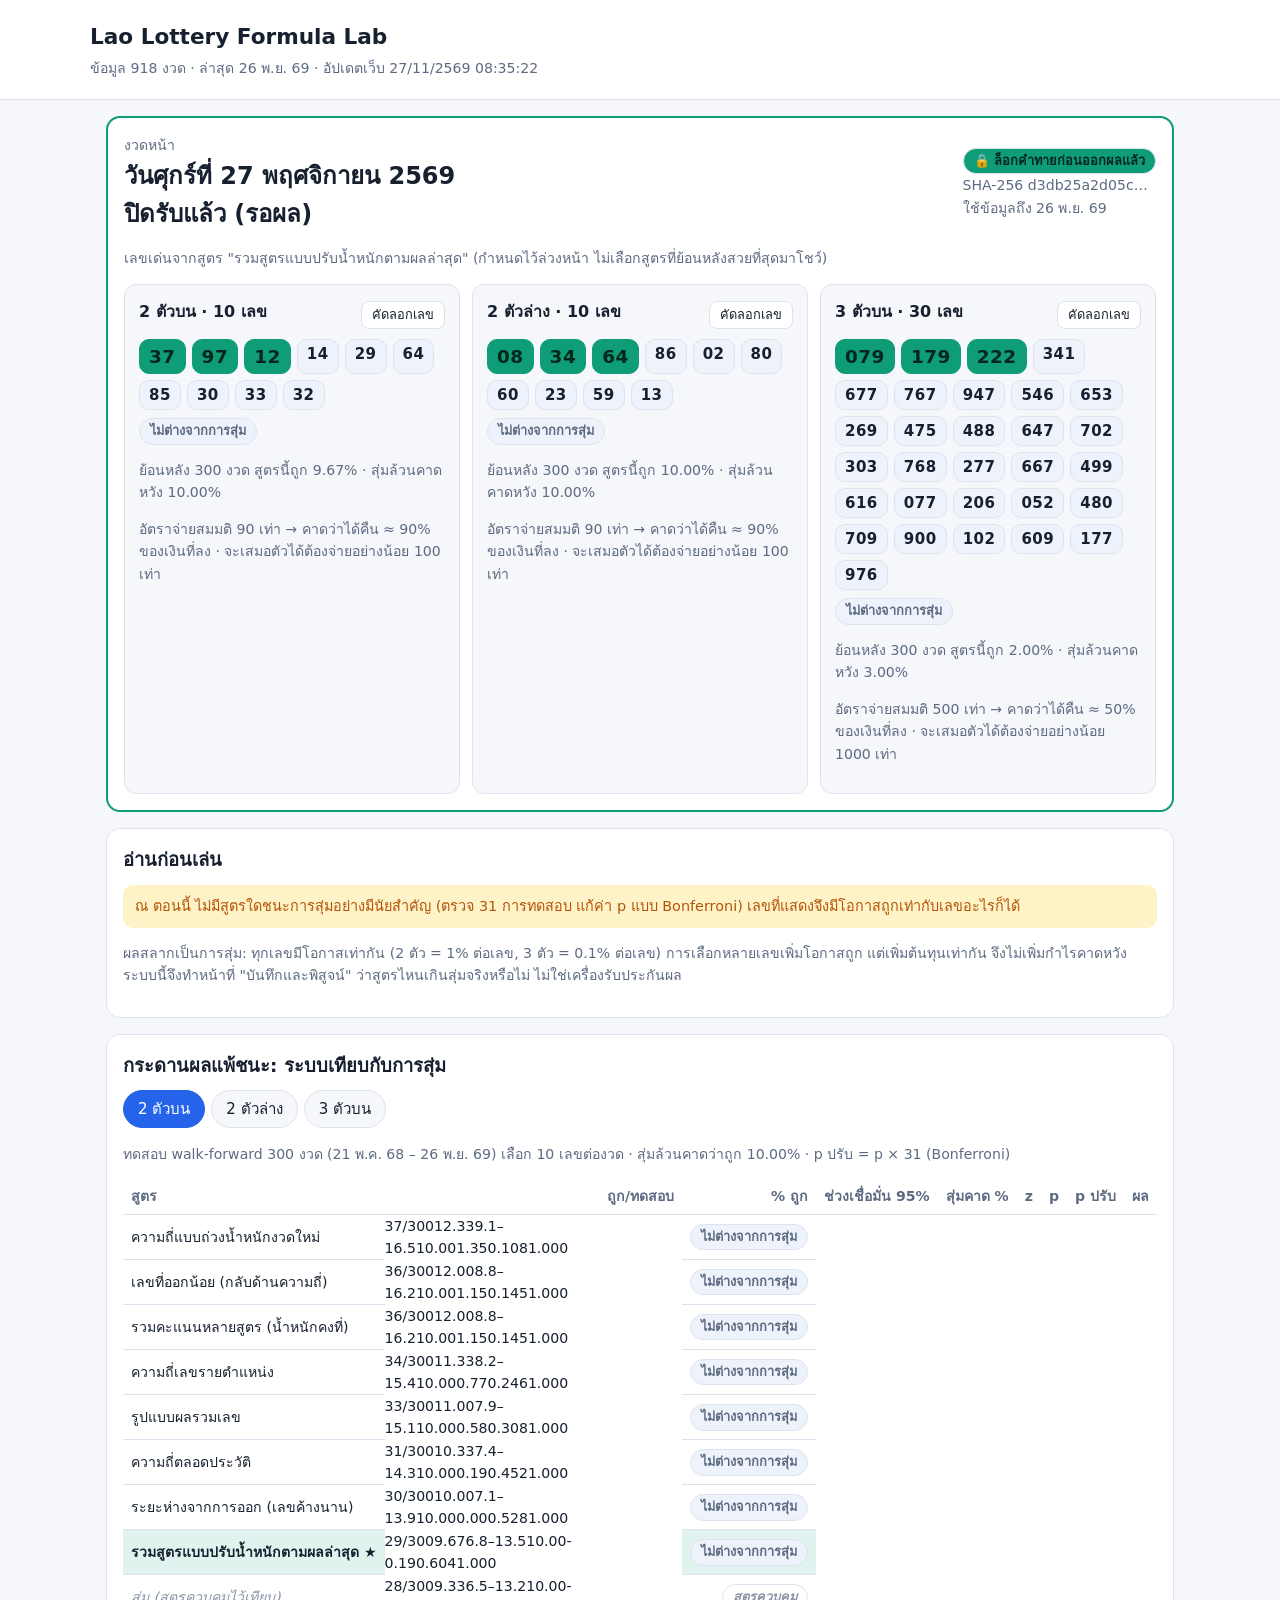
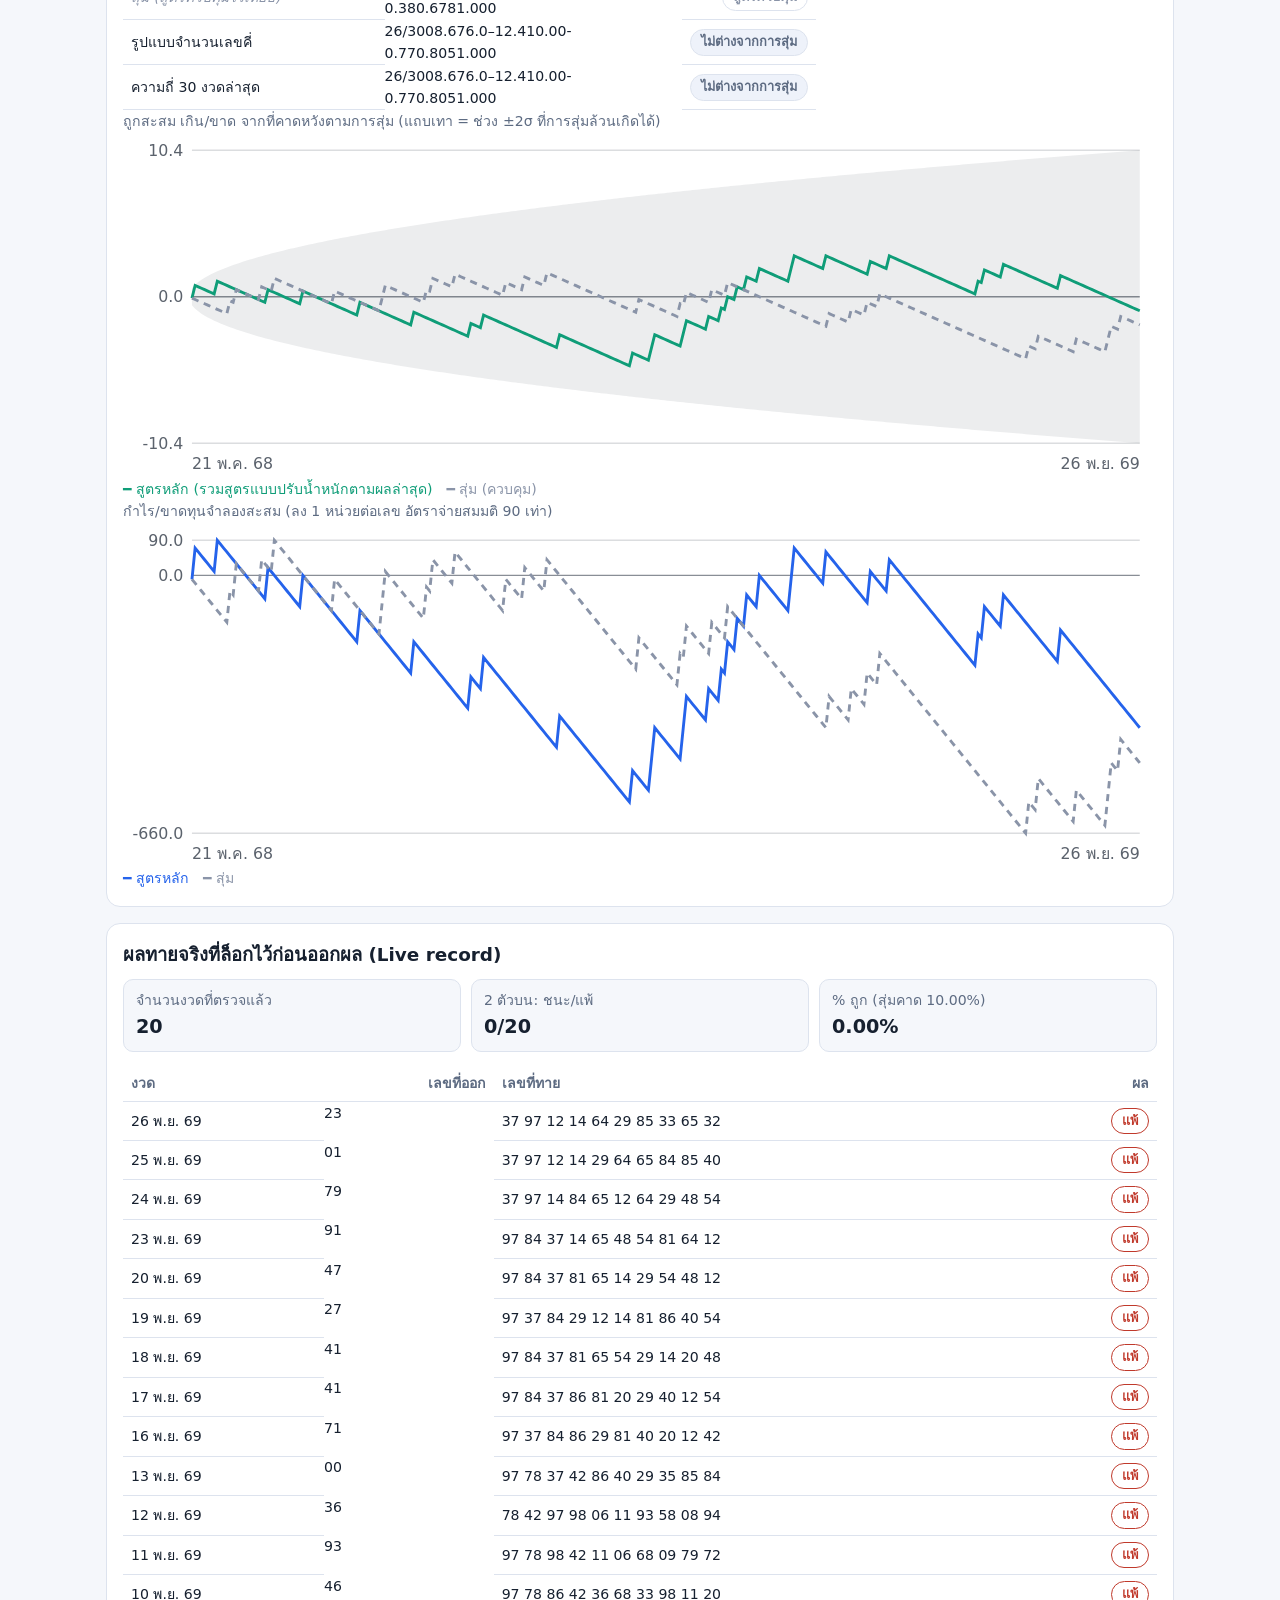
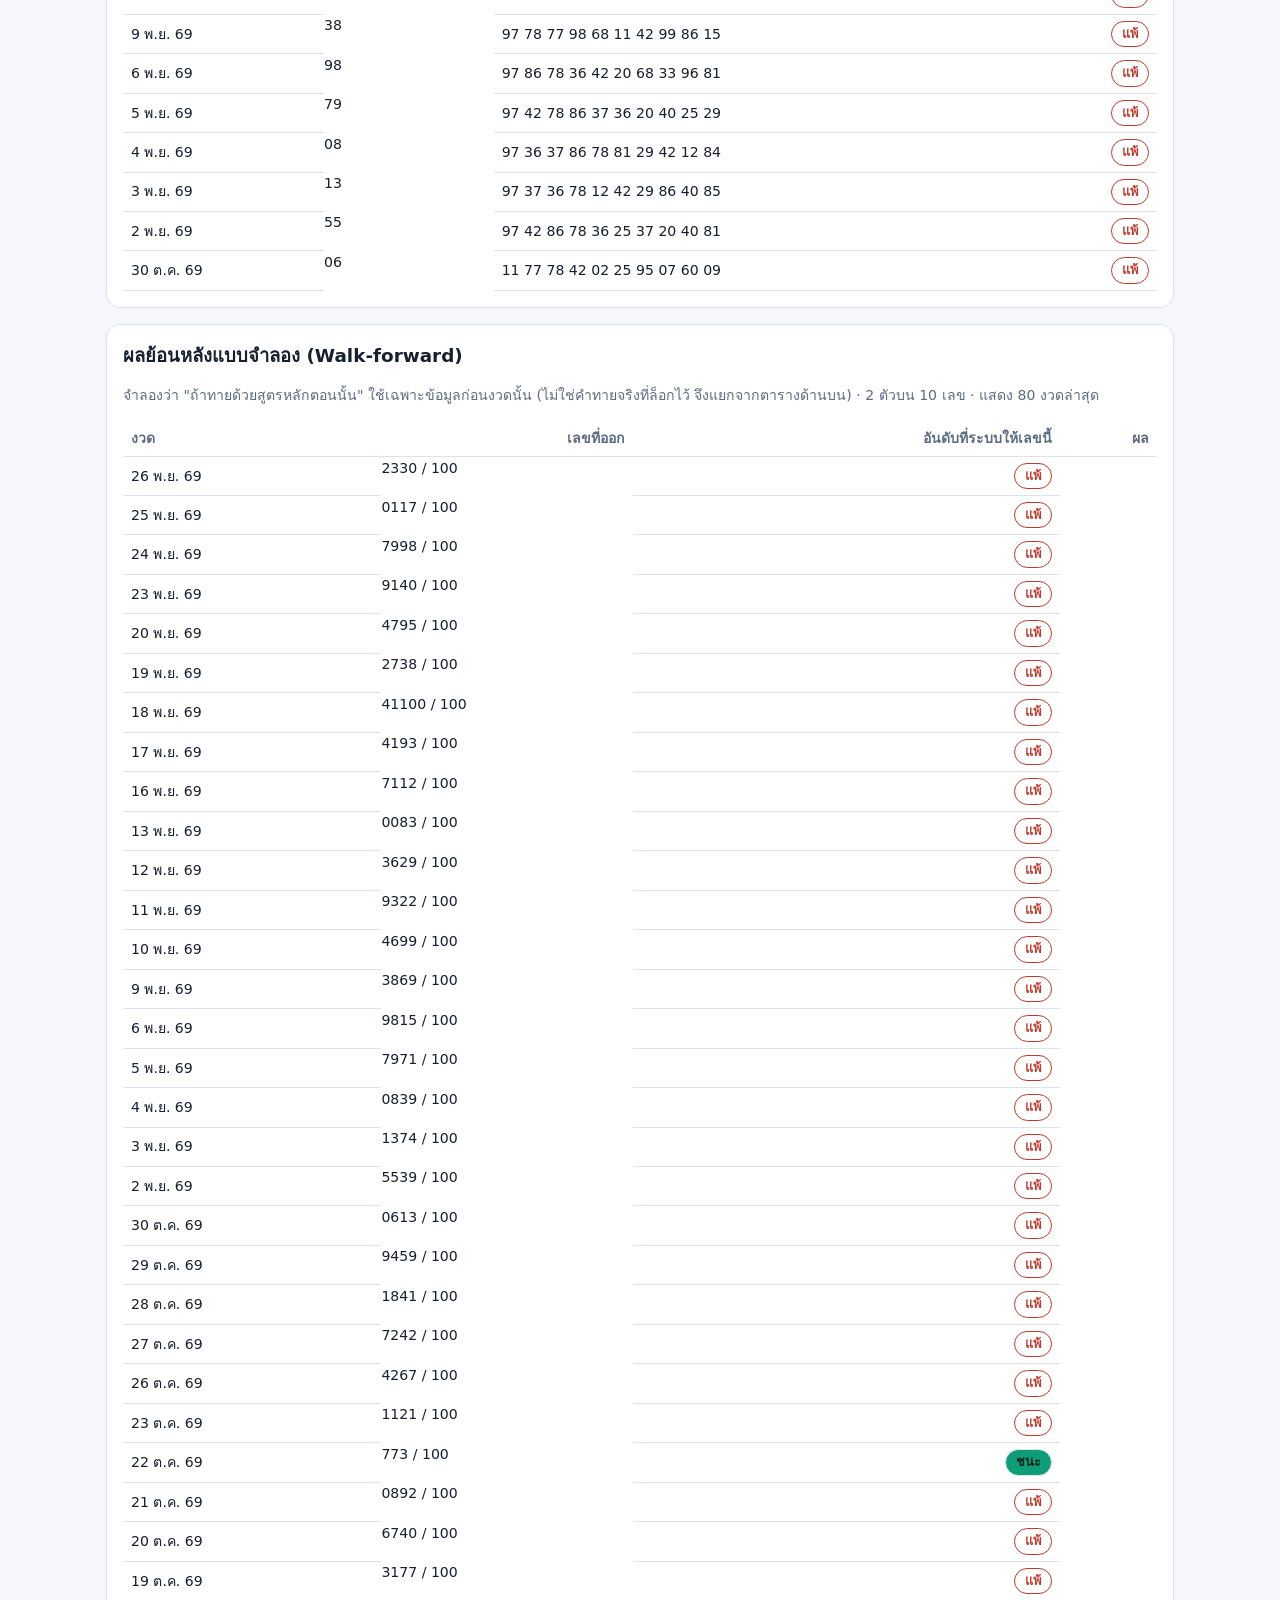
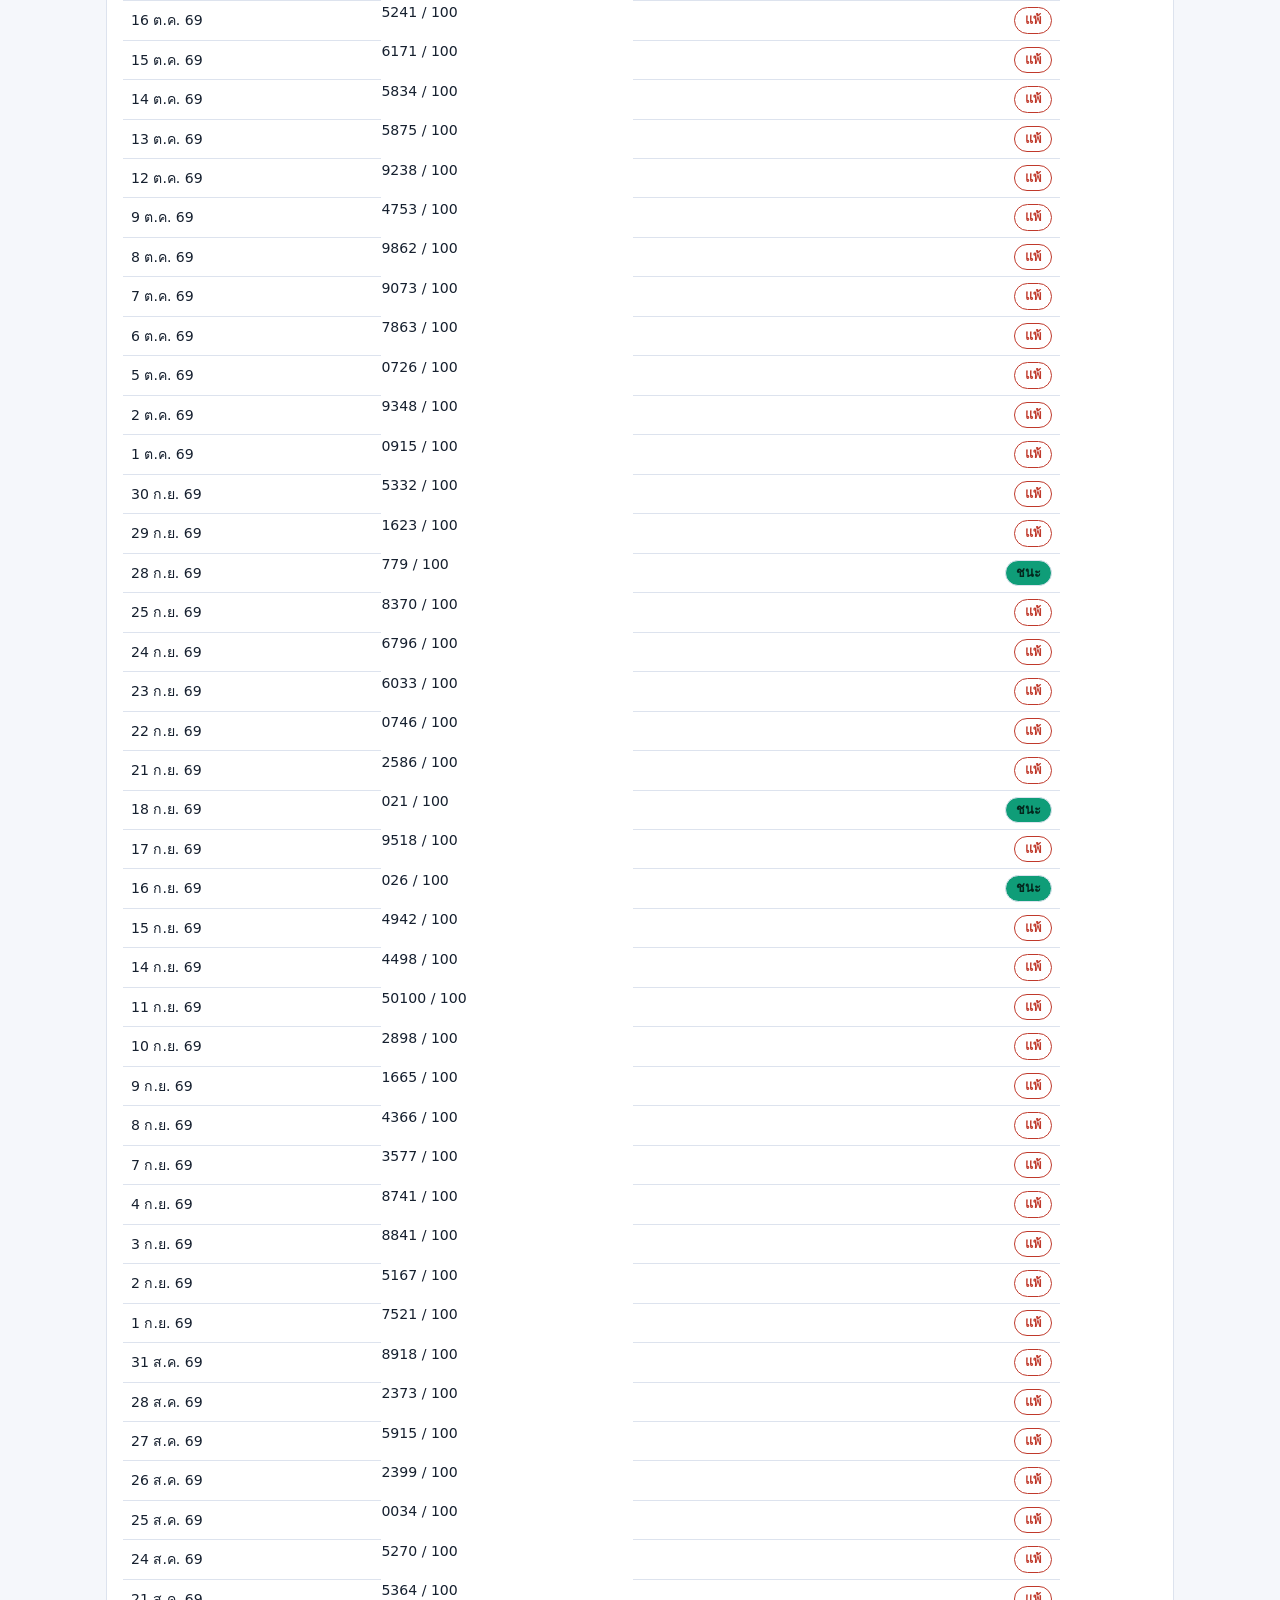
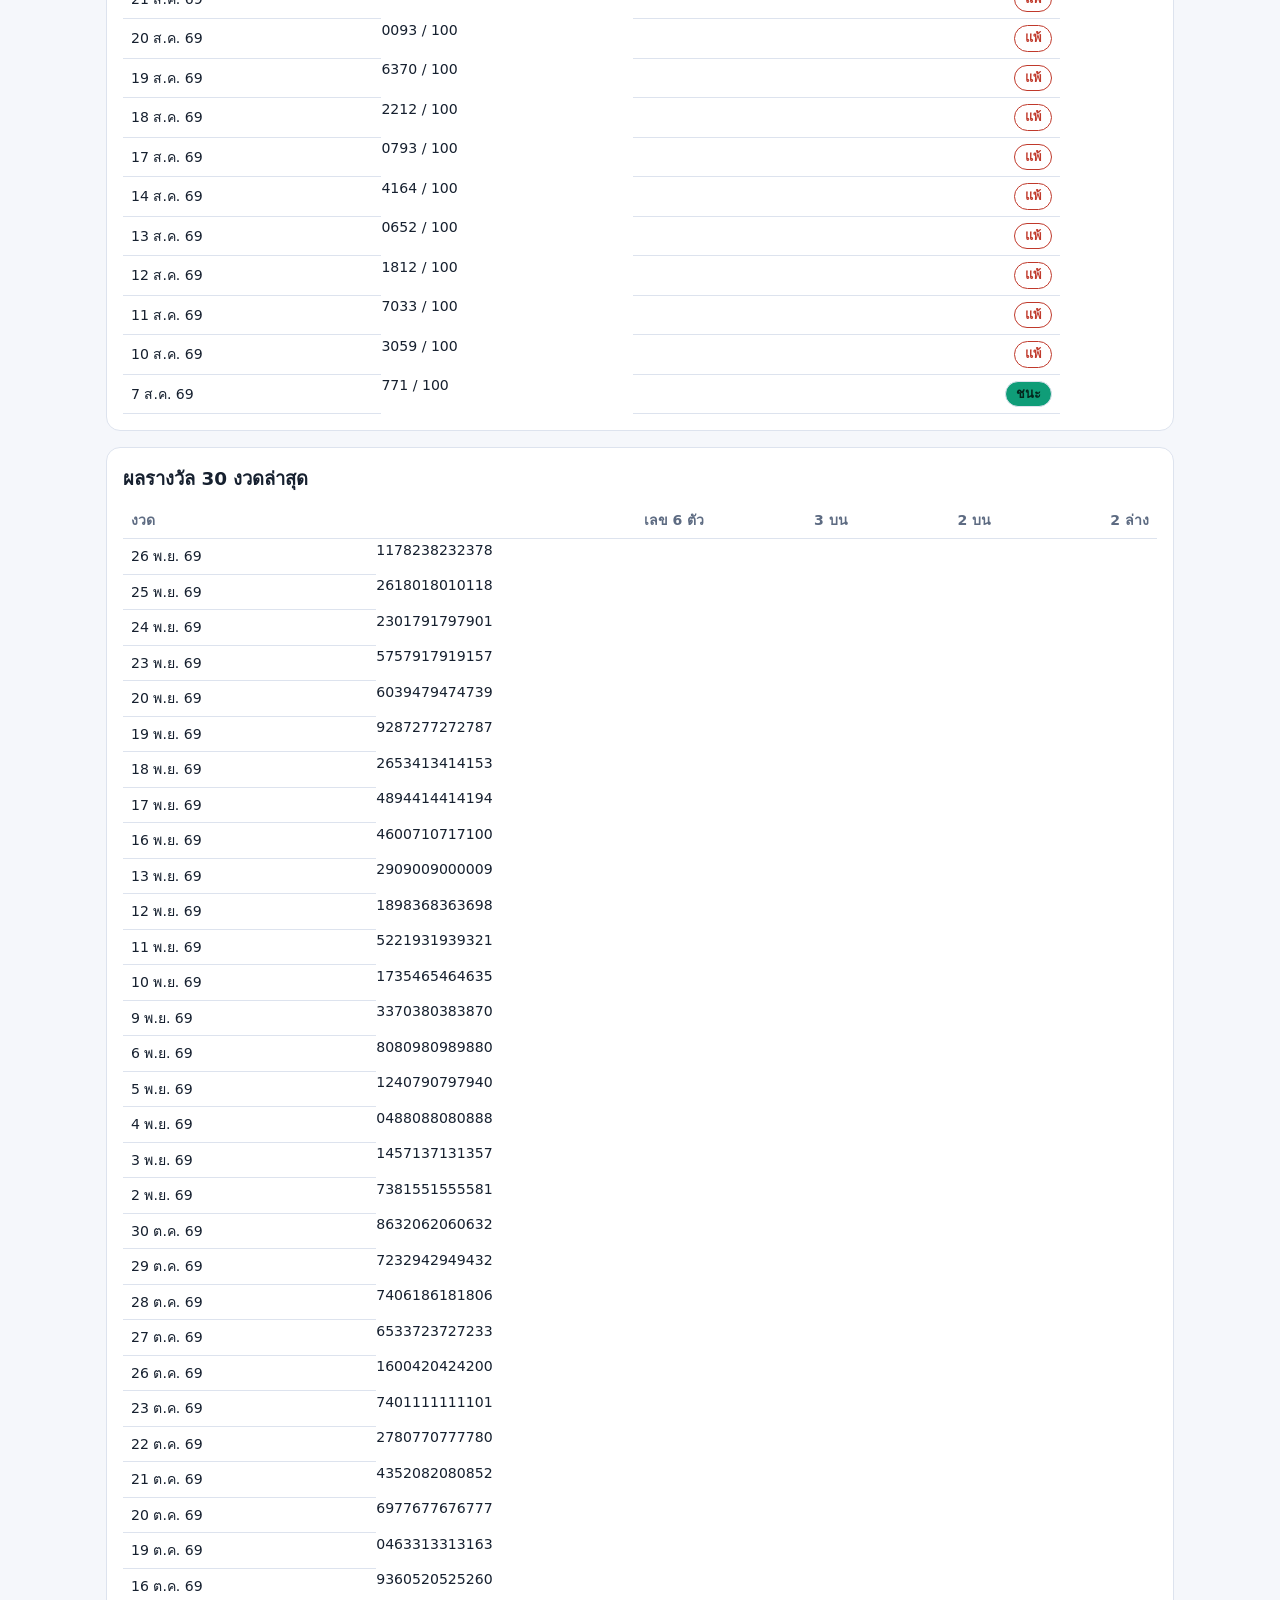
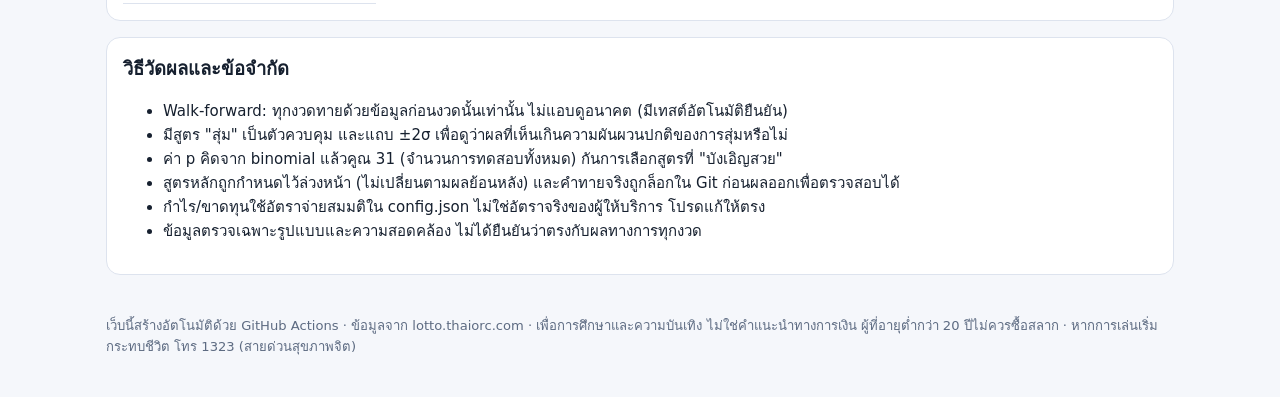
==== commit 87016ce1: "Update results, predictions and site [skip ci]" ====
--- a/docs/index.html
+++ b/docs/index.html
@@ -73,7 +73,7 @@
 </footer>
 
 <script>
-const D = {"generated_at_utc": "2026-11-27T00:43:59+00:00", "total_draws": 918, "first_date": "2021-01-21", "data_through": "2026-11-26", "primary": {"key": "adaptive", "name": "รวมสูตรแบบปรับน้ำหนักตามผลล่าสุด"}, "window": 300, "bonferroni_m": 31, "next": {"target_date": "2026-11-27", "cutoff_hour_ict": 20, "locked": true, "created_at_utc": "2026-11-26T23:21:58+00:00", "sha256": "d3db25a2d05cfc9baa9bbaef89b881b20f2bd634faab1fd8f8a2775b104e2ffc", "data_through": "2026-11-26", "kinds": {"top2": {"label": "2 ตัวบน", "picks": ["37", "97", "12", "14", "29", "64", "85", "30", "33", "32"], "hit_pct": 9.67, "baseline_pct": 10.0, "p_adj": 1.0, "verdict": "none", "verdict_text": "ไม่ต่างจากการสุ่ม", "weights": {"recent": 0.403, "gap": 0.403, "cold": 0.194, "frequency": 0.0, "decay": 0.0}, "ev": {"payout_assumed": 90, "return_per_unit_pct": 90.0, "breakeven_payout": 100}}, "top3": {"label": "3 ตัวบน", "picks": ["079", "179", "222", "341", "677", "767", "947", "546", "653", "269", "475", "488", "647", "702", "303", "768", "277", "667", "499", "616", "077", "206", "052", "480", "709", "900", "102", "609", "177", "976"], "hit_pct": 2.0, "baseline_pct": 3.0, "p_adj": 1.0, "verdict": "none", "verdict_text": "ไม่ต่างจากการสุ่ม", "weights": {"frequency": 0.3865, "decay": 0.2273, "pair": 0.1858, "recent": 0.1263, "sum": 0.0741}, "ev": {"payout_assumed": 500, "return_per_unit_pct": 50.0, "breakeven_payout": 1000}}, "bottom2": {"label": "2 ตัวล่าง", "picks": ["08", "34", "64", "86", "02", "80", "60", "23", "59", "13"], "hit_pct": 10.0, "baseline_pct": 10.0, "p_adj": 1.0, "verdict": "none", "verdict_text": "ไม่ต่างจากการสุ่ม", "weights": {"cold": 0.6723, "digit": 0.1572, "gap": 0.1294, "recent": 0.0411, "frequency": 0.0}, "ev": {"payout_assumed": 90, "return_per_unit_pct": 90.0, "breakeven_payout": 100}}}}, "backtest": {"top2": {"label": "2 ตัวบน", "picks": 10, "tests": 300, "baseline_pct": 10.0, "from": "2025-05-21", "to": "2026-11-26", "strategies": [{"key": "decay", "name": "ความถี่แบบถ่วงน้ำหนักงวดใหม่", "is_control": false, "is_primary": false, "tests": 300, "hits": 37, "misses": 263, "hit_pct": 12.33, "baseline_pct": 10.0, "expected_hits": 30.0, "z": 1.35, "ci_low_pct": 9.08, "ci_high_pct": 16.54, "p_value": 0.1077, "p_adj": 1.0, "verdict": "none"}, {"key": "cold", "name": "เลขที่ออกน้อย (กลับด้านความถี่)", "is_control": false, "is_primary": false, "tests": 300, "hits": 36, "misses": 264, "hit_pct": 12.0, "baseline_pct": 10.0, "expected_hits": 30.0, "z": 1.15, "ci_low_pct": 8.8, "ci_high_pct": 16.17, "p_value": 0.1453, "p_adj": 1.0, "verdict": "none"}, {"key": "ensemble", "name": "รวมคะแนนหลายสูตร (น้ำหนักคงที่)", "is_control": false, "is_primary": false, "tests": 300, "hits": 36, "misses": 264, "hit_pct": 12.0, "baseline_pct": 10.0, "expected_hits": 30.0, "z": 1.15, "ci_low_pct": 8.8, "ci_high_pct": 16.17, "p_value": 0.1453, "p_adj": 1.0, "verdict": "none"}, {"key": "digitpos", "name": "ความถี่เลขรายตำแหน่ง", "is_control": false, "is_primary": false, "tests": 300, "hits": 34, "misses": 266, "hit_pct": 11.33, "baseline_pct": 10.0, "expected_hits": 30.0, "z": 0.77, "ci_low_pct": 8.22, "ci_high_pct": 15.42, "p_value": 0.2458, "p_adj": 1.0, "verdict": "none"}, {"key": "sum", "name": "รูปแบบผลรวมเลข", "is_control": false, "is_primary": false, "tests": 300, "hits": 33, "misses": 267, "hit_pct": 11.0, "baseline_pct": 10.0, "expected_hits": 30.0, "z": 0.58, "ci_low_pct": 7.94, "ci_high_pct": 15.05, "p_value": 0.3083, "p_adj": 1.0, "verdict": "none"}, {"key": "frequency", "name": "ความถี่ตลอดประวัติ", "is_control": false, "is_primary": false, "tests": 300, "hits": 31, "misses": 269, "hit_pct": 10.33, "baseline_pct": 10.0, "expected_hits": 30.0, "z": 0.19, "ci_low_pct": 7.38, "ci_high_pct": 14.29, "p_value": 0.4516, "p_adj": 1.0, "verdict": "none"}, {"key": "gap", "name": "ระยะห่างจากการออก (เลขค้างนาน)", "is_control": false, "is_primary": false, "tests": 300, "hits": 30, "misses": 270, "hit_pct": 10.0, "baseline_pct": 10.0, "expected_hits": 30.0, "z": 0.0, "ci_low_pct": 7.09, "ci_high_pct": 13.92, "p_value": 0.5281, "p_adj": 1.0, "verdict": "none"}, {"key": "adaptive", "name": "รวมสูตรแบบปรับน้ำหนักตามผลล่าสุด", "is_control": false, "is_primary": true, "tests": 300, "hits": 29, "misses": 271, "hit_pct": 9.67, "baseline_pct": 10.0, "expected_hits": 30.0, "z": -0.19, "ci_low_pct": 6.81, "ci_high_pct": 13.54, "p_value": 0.6044, "p_adj": 1.0, "verdict": "none"}, {"key": "random", "name": "สุ่ม (สูตรควบคุมไว้เทียบ)", "is_control": true, "is_primary": false, "tests": 300, "hits": 28, "misses": 272, "hit_pct": 9.33, "baseline_pct": 10.0, "expected_hits": 30.0, "z": -0.38, "ci_low_pct": 6.54, "ci_high_pct": 13.16, "p_value": 0.6776, "p_adj": 1.0, "verdict": "control"}, {"key": "digit", "name": "รูปแบบจำนวนเลขคี่", "is_control": false, "is_primary": false, "tests": 300, "hits": 26, "misses": 274, "hit_pct": 8.67, "baseline_pct": 10.0, "expected_hits": 30.0, "z": -0.77, "ci_low_pct": 5.98, "ci_high_pct": 12.4, "p_value": 0.8051, "p_adj": 1.0, "verdict": "none"}, {"key": "recent", "name": "ความถี่ 30 งวดล่าสุด", "is_control": false, "is_primary": false, "tests": 300, "hits": 26, "misses": 274, "hit_pct": 8.67, "baseline_pct": 10.0, "expected_hits": 30.0, "z": -0.77, "ci_low_pct": 5.98, "ci_high_pct": 12.4, "p_value": 0.8051, "p_adj": 1.0, "verdict": "none"}], "records": [{"date": "2026-11-26", "actual": "23", "rank": 30, "hit": 0}, {"date": "2026-11-25", "actual": "01", "rank": 17, "hit": 0}, {"date": "2026-11-24", "actual": "79", "rank": 98, "hit": 0}, {"date": "2026-11-23", "actual": "91", "rank": 40, "hit": 0}, {"date": "2026-11-20", "actual": "47", "rank": 95, "hit": 0}, {"date": "2026-11-19", "actual": "27", "rank": 38, "hit": 0}, {"date": "2026-11-18", "actual": "41", "rank": 100, "hit": 0}, {"date": "2026-11-17", "actual": "41", "rank": 93, "hit": 0}, {"date": "2026-11-16", "actual": "71", "rank": 12, "hit": 0}, {"date": "2026-11-13", "actual": "00", "rank": 83, "hit": 0}, {"date": "2026-11-12", "actual": "36", "rank": 29, "hit": 0}, {"date": "2026-11-11", "actual": "93", "rank": 22, "hit": 0}, {"date": "2026-11-10", "actual": "46", "rank": 99, "hit": 0}, {"date": "2026-11-09", "actual": "38", "rank": 69, "hit": 0}, {"date": "2026-11-06", "actual": "98", "rank": 15, "hit": 0}, {"date": "2026-11-05", "actual": "79", "rank": 71, "hit": 0}, {"date": "2026-11-04", "actual": "08", "rank": 39, "hit": 0}, {"date": "2026-11-03", "actual": "13", "rank": 74, "hit": 0}, {"date": "2026-11-02", "actual": "55", "rank": 39, "hit": 0}, {"date": "2026-10-30", "actual": "06", "rank": 13, "hit": 0}, {"date": "2026-10-29", "actual": "94", "rank": 59, "hit": 0}, {"date": "2026-10-28", "actual": "18", "rank": 41, "hit": 0}, {"date": "2026-10-27", "actual": "72", "rank": 42, "hit": 0}, {"date": "2026-10-26", "actual": "42", "rank": 67, "hit": 0}, {"date": "2026-10-23", "actual": "11", "rank": 21, "hit": 0}, {"date": "2026-10-22", "actual": "77", "rank": 3, "hit": 1}, {"date": "2026-10-21", "actual": "08", "rank": 92, "hit": 0}, {"date": "2026-10-20", "actual": "67", "rank": 40, "hit": 0}, {"date": "2026-10-19", "actual": "31", "rank": 77, "hit": 0}, {"date": "2026-10-16", "actual": "52", "rank": 41, "hit": 0}, {"date": "2026-10-15", "actual": "61", "rank": 71, "hit": 0}, {"date": "2026-10-14", "actual": "58", "rank": 34, "hit": 0}, {"date": "2026-10-13", "actual": "58", "rank": 75, "hit": 0}, {"date": "2026-10-12", "actual": "92", "rank": 38, "hit": 0}, {"date": "2026-10-09", "actual": "47", "rank": 53, "hit": 0}, {"date": "2026-10-08", "actual": "98", "rank": 62, "hit": 0}, {"date": "2026-10-07", "actual": "90", "rank": 73, "hit": 0}, {"date": "2026-10-06", "actual": "78", "rank": 63, "hit": 0}, {"date": "2026-10-05", "actual": "07", "rank": 26, "hit": 0}, {"date": "2026-10-02", "actual": "93", "rank": 48, "hit": 0}, {"date": "2026-10-01", "actual": "09", "rank": 15, "hit": 0}, {"date": "2026-09-30", "actual": "53", "rank": 32, "hit": 0}, {"date": "2026-09-29", "actual": "16", "rank": 23, "hit": 0}, {"date": "2026-09-28", "actual": "77", "rank": 9, "hit": 1}, {"date": "2026-09-25", "actual": "83", "rank": 70, "hit": 0}, {"date": "2026-09-24", "actual": "67", "rank": 96, "hit": 0}, {"date": "2026-09-23", "actual": "60", "rank": 33, "hit": 0}, {"date": "2026-09-22", "actual": "07", "rank": 46, "hit": 0}, {"date": "2026-09-21", "actual": "25", "rank": 86, "hit": 0}, {"date": "2026-09-18", "actual": "02", "rank": 1, "hit": 1}, {"date": "2026-09-17", "actual": "95", "rank": 18, "hit": 0}, {"date": "2026-09-16", "actual": "02", "rank": 6, "hit": 1}, {"date": "2026-09-15", "actual": "49", "rank": 42, "hit": 0}, {"date": "2026-09-14", "actual": "44", "rank": 98, "hit": 0}, {"date": "2026-09-11", "actual": "50", "rank": 100, "hit": 0}, {"date": "2026-09-10", "actual": "28", "rank": 98, "hit": 0}, {"date": "2026-09-09", "actual": "16", "rank": 65, "hit": 0}, {"date": "2026-09-08", "actual": "43", "rank": 66, "hit": 0}, {"date": "2026-09-07", "actual": "35", "rank": 77, "hit": 0}, {"date": "2026-09-04", "actual": "87", "rank": 41, "hit": 0}, {"date": "2026-09-03", "actual": "88", "rank": 41, "hit": 0}, {"date": "2026-09-02", "actual": "51", "rank": 67, "hit": 0}, {"date": "2026-09-01", "actual": "75", "rank": 21, "hit": 0}, {"date": "2026-08-31", "actual": "89", "rank": 18, "hit": 0}, {"date": "2026-08-28", "actual": "23", "rank": 73, "hit": 0}, {"date": "2026-08-27", "actual": "59", "rank": 15, "hit": 0}, {"date": "2026-08-26", "actual": "23", "rank": 99, "hit": 0}, {"date": "2026-08-25", "actual": "00", "rank": 34, "hit": 0}, {"date": "2026-08-24", "actual": "52", "rank": 70, "hit": 0}, {"date": "2026-08-21", "actual": "53", "rank": 64, "hit": 0}, {"date": "2026-08-20", "actual": "00", "rank": 93, "hit": 0}, {"date": "2026-08-19", "actual": "63", "rank": 70, "hit": 0}, {"date": "2026-08-18", "actual": "22", "rank": 12, "hit": 0}, {"date": "2026-08-17", "actual": "07", "rank": 93, "hit": 0}, {"date": "2026-08-14", "actual": "41", "rank": 64, "hit": 0}, {"date": "2026-08-13", "actual": "06", "rank": 52, "hit": 0}, {"date": "2026-08-12", "actual": "18", "rank": 12, "hit": 0}, {"date": "2026-08-11", "actual": "70", "rank": 33, "hit": 0}, {"date": "2026-08-10", "actual": "30", "rank": 59, "hit": 0}, {"date": "2026-08-07", "actual": "77", "rank": 1, "hit": 1}], "chart": {"dates": ["2025-05-21", "2025-05-23", "2025-05-26", "2025-05-28", "2025-05-30", "2025-06-02", "2025-06-04", "2025-06-06", "2025-06-09", "2025-06-11", "2025-06-13", "2025-06-16", "2025-06-18", "2025-06-20", "2025-06-23", "2025-06-25", "2025-06-27", "2025-06-30", "2025-07-02", "2025-07-04", "2025-07-07", "2025-07-09", "2025-07-11", "2025-07-14", "2025-07-16", "2025-07-18", "2025-07-21", "2025-07-23", "2025-07-25", "2025-07-28", "2025-07-30", "2025-08-01", "2025-08-04", "2025-08-06", "2025-08-08", "2025-08-11", "2025-08-13", "2025-08-15", "2025-08-18", "2025-08-20", "2025-08-22", "2025-08-25", "2025-08-27", "2025-08-29", "2025-09-01", "2025-09-03", "2025-09-05", "2025-09-08", "2025-09-10", "2025-09-12", "2025-09-15", "2025-09-17", "2025-09-19", "2025-09-22", "2025-09-24", "2025-09-26", "2025-09-29", "2025-10-01", "2025-10-03", "2025-10-06", "2025-10-08", "2025-10-10", "2025-10-13", "2025-10-15", "2025-10-17", "2025-10-20", "2025-10-22", "2025-10-24", "2025-10-27", "2025-10-29", "2025-10-31", "2025-11-03", "2025-11-05", "2025-11-07", "2025-11-10", "2025-11-12", "2025-11-14", "2025-11-17", "2025-11-19", "2025-11-21", "2025-11-24", "2025-11-26", "2025-11-28", "2025-12-03", "2025-12-05", "2025-12-08", "2025-12-10", "2025-12-12", "2025-12-15", "2025-12-17", "2025-12-19", "2025-12-22", "2025-12-24", "2025-12-26", "2025-12-29", "2025-12-31", "2026-01-02", "2026-01-05", "2026-01-07", "2026-01-09", "2026-01-12", "2026-01-14", "2026-01-16", "2026-01-19", "2026-01-21", "2026-01-23", "2026-01-26", "2026-01-28", "2026-01-30", "2026-02-02", "2026-02-04", "2026-02-06", "2026-02-09", "2026-02-11", "2026-02-13", "2026-02-16", "2026-02-18", "2026-02-20", "2026-02-23", "2026-02-27", "2026-03-02", "2026-03-04", "2026-03-06", "2026-03-11", "2026-03-13", "2026-03-16", "2026-03-18", "2026-03-20", "2026-03-23", "2026-03-25", "2026-03-27", "2026-03-30", "2026-04-01", "2026-04-02", "2026-04-03", "2026-04-06", "2026-04-07", "2026-04-08", "2026-04-09", "2026-04-10", "2026-04-13", "2026-04-17", "2026-04-20", "2026-04-21", "2026-04-22", "2026-04-23", "2026-04-24", "2026-04-27", "2026-04-28", "2026-04-29", "2026-04-30", "2026-05-04", "2026-05-05", "2026-05-06", "2026-05-07", "2026-05-08", "2026-05-11", "2026-05-12", "2026-05-13", "2026-05-14", "2026-05-15", "2026-05-18", "2026-05-19", "2026-05-20", "2026-05-21", "2026-05-22", "2026-05-25", "2026-05-26", "2026-05-27", "2026-05-28", "2026-05-29", "2026-06-01", "2026-06-02", "2026-06-03", "2026-06-04", "2026-06-05", "2026-06-08", "2026-06-09", "2026-06-10", "2026-06-11", "2026-06-12", "2026-06-15", "2026-06-16", "2026-06-17", "2026-06-18", "2026-06-19", "2026-06-22", "2026-06-23", "2026-06-24", "2026-06-25", "2026-06-26", "2026-06-29", "2026-06-30", "2026-07-01", "2026-07-02", "2026-07-03", "2026-07-06", "2026-07-07", "2026-07-08", "2026-07-09", "2026-07-10", "2026-07-13", "2026-07-14", "2026-07-15", "2026-07-16", "2026-07-17", "2026-07-20", "2026-07-21", "2026-07-22", "2026-07-23", "2026-07-24", "2026-07-27", "2026-07-28", "2026-07-29", "2026-07-30", "2026-07-31", "2026-08-03", "2026-08-04", "2026-08-05", "2026-08-06", "2026-08-07", "2026-08-10", "2026-08-11", "2026-08-12", "2026-08-13", "2026-08-14", "2026-08-17", "2026-08-18", "2026-08-19", "2026-08-20", "2026-08-21", "2026-08-24", "2026-08-25", "2026-08-26", "2026-08-27", "2026-08-28", "2026-08-31", "2026-09-01", "2026-09-02", "2026-09-03", "2026-09-04", "2026-09-07", "2026-09-08", "2026-09-09", "2026-09-10", "2026-09-11", "2026-09-14", "2026-09-15", "2026-09-16", "2026-09-17", "2026-09-18", "2026-09-21", "2026-09-22", "2026-09-23", "2026-09-24", "2026-09-25", "2026-09-28", "2026-09-29", "2026-09-30", "2026-10-01", "2026-10-02", "2026-10-05", "2026-10-06", "2026-10-07", "2026-10-08", "2026-10-09", "2026-10-12", "2026-10-13", "2026-10-14", "2026-10-15", "2026-10-16", "2026-10-19", "2026-10-20", "2026-10-21", "2026-10-22", "2026-10-23", "2026-10-26", "2026-10-27", "2026-10-28", "2026-10-29", "2026-10-30", "2026-11-02", "2026-11-03", "2026-11-04", "2026-11-05", "2026-11-06", "2026-11-09", "2026-11-10", "2026-11-11", "2026-11-12", "2026-11-13", "2026-11-16", "2026-11-17", "2026-11-18", "2026-11-19", "2026-11-20", "2026-11-23", "2026-11-24", "2026-11-25", "2026-11-26"], "primary": [-0.1, 0.8, 0.7, 0.6, 0.5, 0.4, 0.3, 0.2, 1.1, 1.0, 0.9, 0.8, 0.7, 0.6, 0.5, 0.4, 0.3, 0.2, 0.1, 0.0, -0.1, -0.2, -0.3, -0.4, 0.5, 0.4, 0.3, 0.2, 0.1, 0.0, -0.1, -0.2, -0.3, -0.4, -0.5, 0.4, 0.3, 0.2, 0.1, 0.0, -0.1, -0.2, -0.3, -0.4, -0.5, -0.6, -0.7, -0.8, -0.9, -1.0, -1.1, -1.2, -1.3, -0.4, -0.5, -0.6, -0.7, -0.8, -0.9, -1.0, -1.1, -1.2, -1.3, -1.4, -1.5, -1.6, -1.7, -1.8, -1.9, -2.0, -1.1, -1.2, -1.3, -1.4, -1.5, -1.6, -1.7, -1.8, -1.9, -2.0, -2.1, -2.2, -2.3, -2.4, -2.5, -2.6, -2.7, -2.8, -1.9, -2.0, -2.1, -2.2, -1.3, -1.4, -1.5, -1.6, -1.7, -1.8, -1.9, -2.0, -2.1, -2.2, -2.3, -2.4, -2.5, -2.6, -2.7, -2.8, -2.9, -3.0, -3.1, -3.2, -3.3, -3.4, -3.5, -3.6, -2.7, -2.8, -2.9, -3.0, -3.1, -3.2, -3.3, -3.4, -3.5, -3.6, -3.7, -3.8, -3.9, -4.0, -4.1, -4.2, -4.3, -4.4, -4.5, -4.6, -4.7, -4.8, -4.9, -4.0, -4.1, -4.2, -4.3, -4.4, -4.5, -3.6, -2.7, -2.8, -2.9, -3.0, -3.1, -3.2, -3.3, -3.4, -3.5, -2.6, -1.7, -1.8, -1.9, -2.0, -2.1, -2.2, -2.3, -1.4, -1.5, -1.6, -1.7, -0.8, -0.9, -0.0, -0.1, -0.2, 0.7, 0.6, 0.5, 1.4, 1.3, 1.2, 1.1, 2.0, 1.9, 1.8, 1.7, 1.6, 1.5, 1.4, 1.3, 1.2, 1.1, 2.0, 2.9, 2.8, 2.7, 2.6, 2.5, 2.4, 2.3, 2.2, 2.1, 2.0, 2.9, 2.8, 2.7, 2.6, 2.5, 2.4, 2.3, 2.2, 2.1, 2.0, 1.9, 1.8, 1.7, 1.6, 2.5, 2.4, 2.3, 2.2, 2.1, 2.0, 2.9, 2.8, 2.7, 2.6, 2.5, 2.4, 2.3, 2.2, 2.1, 2.0, 1.9, 1.8, 1.7, 1.6, 1.5, 1.4, 1.3, 1.2, 1.1, 1.0, 0.9, 0.8, 0.7, 0.6, 0.5, 0.4, 0.3, 0.2, 1.1, 1.0, 1.9, 1.8, 1.7, 1.6, 1.5, 1.4, 2.3, 2.2, 2.1, 2.0, 1.9, 1.8, 1.7, 1.6, 1.5, 1.4, 1.3, 1.2, 1.1, 1.0, 0.9, 0.8, 0.7, 0.6, 1.5, 1.4, 1.3, 1.2, 1.1, 1.0, 0.9, 0.8, 0.7, 0.6, 0.5, 0.4, 0.3, 0.2, 0.1, -0.0, -0.1, -0.2, -0.3, -0.4, -0.5, -0.6, -0.7, -0.8, -0.9, -1.0], "control": [-0.1, -0.2, -0.3, -0.4, -0.5, -0.6, -0.7, -0.8, -0.9, -1.0, -1.1, -1.2, -0.3, -0.4, 0.5, 0.4, 0.3, 0.2, 0.1, 0.0, -0.1, -0.2, 0.7, 0.6, 0.5, 0.4, 1.3, 1.2, 1.1, 1.0, 0.9, 0.8, 0.7, 0.6, 0.5, 0.4, 0.3, 0.2, 0.1, 0.0, -0.1, -0.2, -0.3, -0.4, -0.5, 0.4, 0.3, 0.2, 0.1, 0.0, -0.1, -0.2, -0.3, -0.4, -0.5, -0.6, -0.7, -0.8, -0.9, -1.0, -0.1, 0.8, 0.7, 0.6, 0.5, 0.4, 0.3, 0.2, 0.1, 0.0, -0.1, -0.2, -0.3, -0.4, 0.5, 0.4, 1.3, 1.2, 1.1, 1.0, 0.9, 0.8, 0.7, 1.6, 1.5, 1.4, 1.3, 1.2, 1.1, 1.0, 0.9, 0.8, 0.7, 0.6, 0.5, 0.4, 0.3, 0.2, 0.1, 1.0, 0.9, 0.8, 0.7, 0.6, 0.5, 1.4, 1.3, 1.2, 1.1, 1.0, 0.9, 0.8, 1.7, 1.6, 1.5, 1.4, 1.3, 1.2, 1.1, 1.0, 0.9, 0.8, 0.7, 0.6, 0.5, 0.4, 0.3, 0.2, 0.1, -0.0, -0.1, -0.2, -0.3, -0.4, -0.5, -0.6, -0.7, -0.8, -0.9, -1.0, -1.1, -0.2, -0.3, -0.4, -0.5, -0.6, -0.7, -0.8, -0.9, -1.0, -1.1, -1.2, -1.3, -1.4, -0.5, -0.6, 0.3, 0.2, 0.1, -0.0, -0.1, -0.2, -0.3, -0.4, 0.5, 0.4, 0.3, 0.2, 0.1, 1.0, 0.9, 0.8, 0.7, 0.6, 0.5, 0.4, 0.3, 0.2, 0.1, -0.0, -0.1, -0.2, -0.3, -0.4, -0.5, -0.6, -0.7, -0.8, -0.9, -1.0, -1.1, -1.2, -1.3, -1.4, -1.5, -1.6, -1.7, -1.8, -1.9, -2.0, -2.1, -1.2, -1.3, -1.4, -1.5, -1.6, -1.7, -1.8, -0.9, -1.0, -1.1, -1.2, -1.3, -0.4, -0.5, -0.6, -0.7, 0.2, 0.1, -0.0, -0.1, -0.2, -0.3, -0.4, -0.5, -0.6, -0.7, -0.8, -0.9, -1.0, -1.1, -1.2, -1.3, -1.4, -1.5, -1.6, -1.7, -1.8, -1.9, -2.0, -2.1, -2.2, -2.3, -2.4, -2.5, -2.6, -2.7, -2.8, -2.9, -3.0, -3.1, -3.2, -3.3, -3.4, -3.5, -3.6, -3.7, -3.8, -3.9, -4.0, -4.1, -4.2, -4.3, -4.4, -3.5, -3.6, -3.7, -2.8, -2.9, -3.0, -3.1, -3.2, -3.3, -3.4, -3.5, -3.6, -3.7, -3.8, -3.9, -3.0, -3.1, -3.2, -3.3, -3.4, -3.5, -3.6, -3.7, -3.8, -3.9, -3.0, -2.1, -2.2, -2.3, -1.4, -1.5, -1.6, -1.7, -1.8, -1.9, -2.0], "band": [0.6, 0.849, 1.039, 1.2, 1.342, 1.47, 1.587, 1.697, 1.8, 1.897, 1.99, 2.078, 2.163, 2.245, 2.324, 2.4, 2.474, 2.546, 2.615, 2.683, 2.75, 2.814, 2.877, 2.939, 3.0, 3.059, 3.118, 3.175, 3.231, 3.286, 3.341, 3.394, 3.447, 3.499, 3.55, 3.6, 3.65, 3.699, 3.747, 3.795, 3.842, 3.888, 3.934, 3.98, 4.025, 4.069, 4.113, 4.157, 4.2, 4.243, 4.285, 4.327, 4.368, 4.409, 4.45, 4.49, 4.53, 4.569, 4.609, 4.648, 4.686, 4.724, 4.762, 4.8, 4.837, 4.874, 4.911, 4.948, 4.984, 5.02, 5.056, 5.091, 5.126, 5.161, 5.196, 5.231, 5.265, 5.299, 5.333, 5.367, 5.4, 5.433, 5.466, 5.499, 5.532, 5.564, 5.596, 5.628, 5.66, 5.692, 5.724, 5.755, 5.786, 5.817, 5.848, 5.879, 5.909, 5.94, 5.97, 6.0, 6.03, 6.06, 6.089, 6.119, 6.148, 6.177, 6.206, 6.235, 6.264, 6.293, 6.321, 6.35, 6.378, 6.406, 6.434, 6.462, 6.49, 6.518, 6.545, 6.573, 6.6, 6.627, 6.654, 6.681, 6.708, 6.735, 6.762, 6.788, 6.815, 6.841, 6.867, 6.893, 6.92, 6.946, 6.971, 6.997, 7.023, 7.048, 7.074, 7.099, 7.125, 7.15, 7.175, 7.2, 7.225, 7.25, 7.275, 7.299, 7.324, 7.348, 7.373, 7.397, 7.422, 7.446, 7.47, 7.494, 7.518, 7.542, 7.566, 7.589, 7.613, 7.637, 7.66, 7.684, 7.707, 7.73, 7.754, 7.777, 7.8, 7.823, 7.846, 7.869, 7.892, 7.915, 7.937, 7.96, 7.982, 8.005, 8.027, 8.05, 8.072, 8.094, 8.117, 8.139, 8.161, 8.183, 8.205, 8.227, 8.249, 8.27, 8.292, 8.314, 8.335, 8.357, 8.379, 8.4, 8.421, 8.443, 8.464, 8.485, 8.506, 8.528, 8.549, 8.57, 8.591, 8.612, 8.632, 8.653, 8.674, 8.695, 8.716, 8.736, 8.757, 8.777, 8.798, 8.818, 8.839, 8.859, 8.879, 8.899, 8.92, 8.94, 8.96, 8.98, 9.0, 9.02, 9.04, 9.06, 9.08, 9.099, 9.119, 9.139, 9.159, 9.178, 9.198, 9.217, 9.237, 9.256, 9.276, 9.295, 9.315, 9.334, 9.353, 9.372, 9.391, 9.411, 9.43, 9.449, 9.468, 9.487, 9.506, 9.525, 9.544, 9.562, 9.581, 9.6, 9.619, 9.637, 9.656, 9.675, 9.693, 9.712, 9.73, 9.749, 9.767, 9.786, 9.804, 9.822, 9.841, 9.859, 9.877, 9.895, 9.914, 9.932, 9.95, 9.968, 9.986, 10.004, 10.022, 10.04, 10.058, 10.076, 10.094, 10.111, 10.129, 10.147, 10.165, 10.182, 10.2, 10.218, 10.235, 10.253, 10.27, 10.288, 10.305, 10.323, 10.34, 10.358, 10.375, 10.392], "pnl_primary": [-10, 70, 60, 50, 40, 30, 20, 10, 90, 80, 70, 60, 50, 40, 30, 20, 10, 0, -10, -20, -30, -40, -50, -60, 20, 10, 0, -10, -20, -30, -40, -50, -60, -70, -80, 0, -10, -20, -30, -40, -50, -60, -70, -80, -90, -100, -110, -120, -130, -140, -150, -160, -170, -90, -100, -110, -120, -130, -140, -150, -160, -170, -180, -190, -200, -210, -220, -230, -240, -250, -170, -180, -190, -200, -210, -220, -230, -240, -250, -260, -270, -280, -290, -300, -310, -320, -330, -340, -260, -270, -280, -290, -210, -220, -230, -240, -250, -260, -270, -280, -290, -300, -310, -320, -330, -340, -350, -360, -370, -380, -390, -400, -410, -420, -430, -440, -360, -370, -380, -390, -400, -410, -420, -430, -440, -450, -460, -470, -480, -490, -500, -510, -520, -530, -540, -550, -560, -570, -580, -500, -510, -520, -530, -540, -550, -470, -390, -400, -410, -420, -430, -440, -450, -460, -470, -390, -310, -320, -330, -340, -350, -360, -370, -290, -300, -310, -320, -240, -250, -170, -180, -190, -110, -120, -130, -50, -60, -70, -80, 0, -10, -20, -30, -40, -50, -60, -70, -80, -90, -10, 70, 60, 50, 40, 30, 20, 10, 0, -10, -20, 60, 50, 40, 30, 20, 10, 0, -10, -20, -30, -40, -50, -60, -70, 10, 0, -10, -20, -30, -40, 40, 30, 20, 10, 0, -10, -20, -30, -40, -50, -60, -70, -80, -90, -100, -110, -120, -130, -140, -150, -160, -170, -180, -190, -200, -210, -220, -230, -150, -160, -80, -90, -100, -110, -120, -130, -50, -60, -70, -80, -90, -100, -110, -120, -130, -140, -150, -160, -170, -180, -190, -200, -210, -220, -140, -150, -160, -170, -180, -190, -200, -210, -220, -230, -240, -250, -260, -270, -280, -290, -300, -310, -320, -330, -340, -350, -360, -370, -380, -390], "pnl_control": [-10, -20, -30, -40, -50, -60, -70, -80, -90, -100, -110, -120, -40, -50, 30, 20, 10, 0, -10, -20, -30, -40, 40, 30, 20, 10, 90, 80, 70, 60, 50, 40, 30, 20, 10, 0, -10, -20, -30, -40, -50, -60, -70, -80, -90, -10, -20, -30, -40, -50, -60, -70, -80, -90, -100, -110, -120, -130, -140, -150, -70, 10, 0, -10, -20, -30, -40, -50, -60, -70, -80, -90, -100, -110, -30, -40, 40, 30, 20, 10, 0, -10, -20, 60, 50, 40, 30, 20, 10, 0, -10, -20, -30, -40, -50, -60, -70, -80, -90, -10, -20, -30, -40, -50, -60, 20, 10, 0, -10, -20, -30, -40, 40, 30, 20, 10, 0, -10, -20, -30, -40, -50, -60, -70, -80, -90, -100, -110, -120, -130, -140, -150, -160, -170, -180, -190, -200, -210, -220, -230, -240, -160, -170, -180, -190, -200, -210, -220, -230, -240, -250, -260, -270, -280, -200, -210, -130, -140, -150, -160, -170, -180, -190, -200, -120, -130, -140, -150, -160, -80, -90, -100, -110, -120, -130, -140, -150, -160, -170, -180, -190, -200, -210, -220, -230, -240, -250, -260, -270, -280, -290, -300, -310, -320, -330, -340, -350, -360, -370, -380, -390, -310, -320, -330, -340, -350, -360, -370, -290, -300, -310, -320, -330, -250, -260, -270, -280, -200, -210, -220, -230, -240, -250, -260, -270, -280, -290, -300, -310, -320, -330, -340, -350, -360, -370, -380, -390, -400, -410, -420, -430, -440, -450, -460, -470, -480, -490, -500, -510, -520, -530, -540, -550, -560, -570, -580, -590, -600, -610, -620, -630, -640, -650, -660, -580, -590, -600, -520, -530, -540, -550, -560, -570, -580, -590, -600, -610, -620, -630, -550, -560, -570, -580, -590, -600, -610, -620, -630, -640, -560, -480, -490, -500, -420, -430, -440, -450, -460, -470, -480]}}, "top3": {"label": "3 ตัวบน", "picks": 30, "tests": 300, "baseline_pct": 3.0, "from": "2025-05-21", "to": "2026-11-26", "strategies": [{"key": "sum", "name": "รูปแบบผลรวมเลข", "is_control": false, "is_primary": false, "tests": 300, "hits": 10, "misses": 290, "hit_pct": 3.33, "baseline_pct": 3.0, "expected_hits": 9.0, "z": 0.34, "ci_low_pct": 1.82, "ci_high_pct": 6.03, "p_value": 0.4126, "p_adj": 1.0, "verdict": "none"}, {"key": "pair", "name": "ความถี่คู่เลขติดกัน", "is_control": false, "is_primary": false, "tests": 300, "hits": 9, "misses": 291, "hit_pct": 3.0, "baseline_pct": 3.0, "expected_hits": 9.0, "z": 0.0, "ci_low_pct": 1.59, "ci_high_pct": 5.6, "p_value": 0.5464, "p_adj": 1.0, "verdict": "none"}, {"key": "digitpos", "name": "ความถี่เลขรายตำแหน่ง", "is_control": false, "is_primary": false, "tests": 300, "hits": 8, "misses": 292, "hit_pct": 2.67, "baseline_pct": 3.0, "expected_hits": 9.0, "z": -0.34, "ci_low_pct": 1.36, "ci_high_pct": 5.17, "p_value": 0.6797, "p_adj": 1.0, "verdict": "none"}, {"key": "frequency", "name": "ความถี่ตลอดประวัติ", "is_control": false, "is_primary": false, "tests": 300, "hits": 8, "misses": 292, "hit_pct": 2.67, "baseline_pct": 3.0, "expected_hits": 9.0, "z": -0.34, "ci_low_pct": 1.36, "ci_high_pct": 5.17, "p_value": 0.6797, "p_adj": 1.0, "verdict": "none"}, {"key": "cold", "name": "เลขที่ออกน้อย (กลับด้านความถี่)", "is_control": false, "is_primary": false, "tests": 300, "hits": 7, "misses": 293, "hit_pct": 2.33, "baseline_pct": 3.0, "expected_hits": 9.0, "z": -0.68, "ci_low_pct": 1.13, "ci_high_pct": 4.74, "p_value": 0.7974, "p_adj": 1.0, "verdict": "none"}, {"key": "gap", "name": "ระยะห่างจากการออก (เลขค้างนาน)", "is_control": false, "is_primary": false, "tests": 300, "hits": 7, "misses": 293, "hit_pct": 2.33, "baseline_pct": 3.0, "expected_hits": 9.0, "z": -0.68, "ci_low_pct": 1.13, "ci_high_pct": 4.74, "p_value": 0.7974, "p_adj": 1.0, "verdict": "none"}, {"key": "adaptive", "name": "รวมสูตรแบบปรับน้ำหนักตามผลล่าสุด", "is_control": false, "is_primary": true, "tests": 300, "hits": 6, "misses": 294, "hit_pct": 2.0, "baseline_pct": 3.0, "expected_hits": 9.0, "z": -1.02, "ci_low_pct": 0.92, "ci_high_pct": 4.29, "p_value": 0.888, "p_adj": 1.0, "verdict": "none"}, {"key": "decay", "name": "ความถี่แบบถ่วงน้ำหนักงวดใหม่", "is_control": false, "is_primary": false, "tests": 300, "hits": 6, "misses": 294, "hit_pct": 2.0, "baseline_pct": 3.0, "expected_hits": 9.0, "z": -1.02, "ci_low_pct": 0.92, "ci_high_pct": 4.29, "p_value": 0.888, "p_adj": 1.0, "verdict": "none"}, {"key": "random", "name": "สุ่ม (สูตรควบคุมไว้เทียบ)", "is_control": true, "is_primary": false, "tests": 300, "hits": 6, "misses": 294, "hit_pct": 2.0, "baseline_pct": 3.0, "expected_hits": 9.0, "z": -1.02, "ci_low_pct": 0.92, "ci_high_pct": 4.29, "p_value": 0.888, "p_adj": 1.0, "verdict": "control"}, {"key": "digit", "name": "รูปแบบจำนวนเลขคี่", "is_control": false, "is_primary": false, "tests": 300, "hits": 5, "misses": 295, "hit_pct": 1.67, "baseline_pct": 3.0, "expected_hits": 9.0, "z": -1.35, "ci_low_pct": 0.71, "ci_high_pct": 3.84, "p_value": 0.9476, "p_adj": 1.0, "verdict": "none"}, {"key": "recent", "name": "ความถี่ 30 งวดล่าสุด", "is_control": false, "is_primary": false, "tests": 300, "hits": 5, "misses": 295, "hit_pct": 1.67, "baseline_pct": 3.0, "expected_hits": 9.0, "z": -1.35, "ci_low_pct": 0.71, "ci_high_pct": 3.84, "p_value": 0.9476, "p_adj": 1.0, "verdict": "none"}, {"key": "ensemble", "name": "รวมคะแนนหลายสูตร (น้ำหนักคงที่)", "is_control": false, "is_primary": false, "tests": 300, "hits": 4, "misses": 296, "hit_pct": 1.33, "baseline_pct": 3.0, "expected_hits": 9.0, "z": -1.69, "ci_low_pct": 0.52, "ci_high_pct": 3.38, "p_value": 0.9801, "p_adj": 1.0, "verdict": "none"}], "records": [{"date": "2026-11-26", "actual": "823", "rank": 997, "hit": 0}, {"date": "2026-11-25", "actual": "801", "rank": 392, "hit": 0}, {"date": "2026-11-24", "actual": "179", "rank": 67, "hit": 0}, {"date": "2026-11-23", "actual": "791", "rank": 771, "hit": 0}, {"date": "2026-11-20", "actual": "947", "rank": 394, "hit": 0}, {"date": "2026-11-19", "actual": "727", "rank": 594, "hit": 0}, {"date": "2026-11-18", "actual": "341", "rank": 274, "hit": 0}, {"date": "2026-11-17", "actual": "441", "rank": 829, "hit": 0}, {"date": "2026-11-16", "actual": "071", "rank": 916, "hit": 0}, {"date": "2026-11-13", "actual": "900", "rank": 675, "hit": 0}, {"date": "2026-11-12", "actual": "836", "rank": 911, "hit": 0}, {"date": "2026-11-11", "actual": "193", "rank": 165, "hit": 0}, {"date": "2026-11-10", "actual": "546", "rank": 125, "hit": 0}, {"date": "2026-11-09", "actual": "038", "rank": 727, "hit": 0}, {"date": "2026-11-06", "actual": "098", "rank": 977, "hit": 0}, {"date": "2026-11-05", "actual": "079", "rank": 161, "hit": 0}, {"date": "2026-11-04", "actual": "808", "rank": 722, "hit": 0}, {"date": "2026-11-03", "actual": "713", "rank": 356, "hit": 0}, {"date": "2026-11-02", "actual": "155", "rank": 503, "hit": 0}, {"date": "2026-10-30", "actual": "206", "rank": 562, "hit": 0}, {"date": "2026-10-29", "actual": "294", "rank": 627, "hit": 0}, {"date": "2026-10-28", "actual": "618", "rank": 814, "hit": 0}, {"date": "2026-10-27", "actual": "372", "rank": 524, "hit": 0}, {"date": "2026-10-26", "actual": "042", "rank": 851, "hit": 0}, {"date": "2026-10-23", "actual": "111", "rank": 696, "hit": 0}, {"date": "2026-10-22", "actual": "077", "rank": 664, "hit": 0}, {"date": "2026-10-21", "actual": "208", "rank": 653, "hit": 0}, {"date": "2026-10-20", "actual": "767", "rank": 397, "hit": 0}, {"date": "2026-10-19", "actual": "331", "rank": 899, "hit": 0}, {"date": "2026-10-16", "actual": "052", "rank": 230, "hit": 0}, {"date": "2026-10-15", "actual": "261", "rank": 265, "hit": 0}, {"date": "2026-10-14", "actual": "358", "rank": 715, "hit": 0}, {"date": "2026-10-13", "actual": "658", "rank": 678, "hit": 0}, {"date": "2026-10-12", "actual": "592", "rank": 209, "hit": 0}, {"date": "2026-10-09", "actual": "647", "rank": 59, "hit": 0}, {"date": "2026-10-08", "actual": "998", "rank": 770, "hit": 0}, {"date": "2026-10-07", "actual": "090", "rank": 988, "hit": 0}, {"date": "2026-10-06", "actual": "878", "rank": 188, "hit": 0}, {"date": "2026-10-05", "actual": "607", "rank": 351, "hit": 0}, {"date": "2026-10-02", "actual": "693", "rank": 784, "hit": 0}, {"date": "2026-10-01", "actual": "609", "rank": 153, "hit": 0}, {"date": "2026-09-30", "actual": "653", "rank": 48, "hit": 0}, {"date": "2026-09-29", "actual": "616", "rank": 249, "hit": 0}, {"date": "2026-09-28", "actual": "277", "rank": 29, "hit": 1}, {"date": "2026-09-25", "actual": "383", "rank": 114, "hit": 0}, {"date": "2026-09-24", "actual": "667", "rank": 178, "hit": 0}, {"date": "2026-09-23", "actual": "960", "rank": 866, "hit": 0}, {"date": "2026-09-22", "actual": "507", "rank": 596, "hit": 0}, {"date": "2026-09-21", "actual": "225", "rank": 565, "hit": 0}, {"date": "2026-09-18", "actual": "502", "rank": 520, "hit": 0}, {"date": "2026-09-17", "actual": "595", "rank": 449, "hit": 0}, {"date": "2026-09-16", "actual": "902", "rank": 356, "hit": 0}, {"date": "2026-09-15", "actual": "249", "rank": 713, "hit": 0}, {"date": "2026-09-14", "actual": "344", "rank": 777, "hit": 0}, {"date": "2026-09-11", "actual": "350", "rank": 189, "hit": 0}, {"date": "2026-09-10", "actual": "128", "rank": 905, "hit": 0}, {"date": "2026-09-09", "actual": "816", "rank": 501, "hit": 0}, {"date": "2026-09-08", "actual": "743", "rank": 239, "hit": 0}, {"date": "2026-09-07", "actual": "735", "rank": 981, "hit": 0}, {"date": "2026-09-04", "actual": "187", "rank": 130, "hit": 0}, {"date": "2026-09-03", "actual": "088", "rank": 547, "hit": 0}, {"date": "2026-09-02", "actual": "351", "rank": 421, "hit": 0}, {"date": "2026-09-01", "actual": "475", "rank": 64, "hit": 0}, {"date": "2026-08-31", "actual": "389", "rank": 99, "hit": 0}, {"date": "2026-08-28", "actual": "623", "rank": 822, "hit": 0}, {"date": "2026-08-27", "actual": "759", "rank": 832, "hit": 0}, {"date": "2026-08-26", "actual": "523", "rank": 776, "hit": 0}, {"date": "2026-08-25", "actual": "600", "rank": 333, "hit": 0}, {"date": "2026-08-24", "actual": "552", "rank": 569, "hit": 0}, {"date": "2026-08-21", "actual": "253", "rank": 334, "hit": 0}, {"date": "2026-08-20", "actual": "900", "rank": 793, "hit": 0}, {"date": "2026-08-19", "actual": "063", "rank": 956, "hit": 0}, {"date": "2026-08-18", "actual": "222", "rank": 14, "hit": 1}, {"date": "2026-08-17", "actual": "707", "rank": 819, "hit": 0}, {"date": "2026-08-14", "actual": "941", "rank": 375, "hit": 0}, {"date": "2026-08-13", "actual": "606", "rank": 792, "hit": 0}, {"date": "2026-08-12", "actual": "718", "rank": 390, "hit": 0}, {"date": "2026-08-11", "actual": "670", "rank": 724, "hit": 0}, {"date": "2026-08-10", "actual": "030", "rank": 676, "hit": 0}, {"date": "2026-08-07", "actual": "677", "rank": 45, "hit": 0}], "chart": {"dates": ["2025-05-21", "2025-05-23", "2025-05-26", "2025-05-28", "2025-05-30", "2025-06-02", "2025-06-04", "2025-06-06", "2025-06-09", "2025-06-11", "2025-06-13", "2025-06-16", "2025-06-18", "2025-06-20", "2025-06-23", "2025-06-25", "2025-06-27", "2025-06-30", "2025-07-02", "2025-07-04", "2025-07-07", "2025-07-09", "2025-07-11", "2025-07-14", "2025-07-16", "2025-07-18", "2025-07-21", "2025-07-23", "2025-07-25", "2025-07-28", "2025-07-30", "2025-08-01", "2025-08-04", "2025-08-06", "2025-08-08", "2025-08-11", "2025-08-13", "2025-08-15", "2025-08-18", "2025-08-20", "2025-08-22", "2025-08-25", "2025-08-27", "2025-08-29", "2025-09-01", "2025-09-03", "2025-09-05", "2025-09-08", "2025-09-10", "2025-09-12", "2025-09-15", "2025-09-17", "2025-09-19", "2025-09-22", "2025-09-24", "2025-09-26", "2025-09-29", "2025-10-01", "2025-10-03", "2025-10-06", "2025-10-08", "2025-10-10", "2025-10-13", "2025-10-15", "2025-10-17", "2025-10-20", "2025-10-22", "2025-10-24", "2025-10-27", "2025-10-29", "2025-10-31", "2025-11-03", "2025-11-05", "2025-11-07", "2025-11-10", "2025-11-12", "2025-11-14", "2025-11-17", "2025-11-19", "2025-11-21", "2025-11-24", "2025-11-26", "2025-11-28", "2025-12-03", "2025-12-05", "2025-12-08", "2025-12-10", "2025-12-12", "2025-12-15", "2025-12-17", "2025-12-19", "2025-12-22", "2025-12-24", "2025-12-26", "2025-12-29", "2025-12-31", "2026-01-02", "2026-01-05", "2026-01-07", "2026-01-09", "2026-01-12", "2026-01-14", "2026-01-16", "2026-01-19", "2026-01-21", "2026-01-23", "2026-01-26", "2026-01-28", "2026-01-30", "2026-02-02", "2026-02-04", "2026-02-06", "2026-02-09", "2026-02-11", "2026-02-13", "2026-02-16", "2026-02-18", "2026-02-20", "2026-02-23", "2026-02-27", "2026-03-02", "2026-03-04", "2026-03-06", "2026-03-11", "2026-03-13", "2026-03-16", "2026-03-18", "2026-03-20", "2026-03-23", "2026-03-25", "2026-03-27", "2026-03-30", "2026-04-01", "2026-04-02", "2026-04-03", "2026-04-06", "2026-04-07", "2026-04-08", "2026-04-09", "2026-04-10", "2026-04-13", "2026-04-17", "2026-04-20", "2026-04-21", "2026-04-22", "2026-04-23", "2026-04-24", "2026-04-27", "2026-04-28", "2026-04-29", "2026-04-30", "2026-05-04", "2026-05-05", "2026-05-06", "2026-05-07", "2026-05-08", "2026-05-11", "2026-05-12", "2026-05-13", "2026-05-14", "2026-05-15", "2026-05-18", "2026-05-19", "2026-05-20", "2026-05-21", "2026-05-22", "2026-05-25", "2026-05-26", "2026-05-27", "2026-05-28", "2026-05-29", "2026-06-01", "2026-06-02", "2026-06-03", "2026-06-04", "2026-06-05", "2026-06-08", "2026-06-09", "2026-06-10", "2026-06-11", "2026-06-12", "2026-06-15", "2026-06-16", "2026-06-17", "2026-06-18", "2026-06-19", "2026-06-22", "2026-06-23", "2026-06-24", "2026-06-25", "2026-06-26", "2026-06-29", "2026-06-30", "2026-07-01", "2026-07-02", "2026-07-03", "2026-07-06", "2026-07-07", "2026-07-08", "2026-07-09", "2026-07-10", "2026-07-13", "2026-07-14", "2026-07-15", "2026-07-16", "2026-07-17", "2026-07-20", "2026-07-21", "2026-07-22", "2026-07-23", "2026-07-24", "2026-07-27", "2026-07-28", "2026-07-29", "2026-07-30", "2026-07-31", "2026-08-03", "2026-08-04", "2026-08-05", "2026-08-06", "2026-08-07", "2026-08-10", "2026-08-11", "2026-08-12", "2026-08-13", "2026-08-14", "2026-08-17", "2026-08-18", "2026-08-19", "2026-08-20", "2026-08-21", "2026-08-24", "2026-08-25", "2026-08-26", "2026-08-27", "2026-08-28", "2026-08-31", "2026-09-01", "2026-09-02", "2026-09-03", "2026-09-04", "2026-09-07", "2026-09-08", "2026-09-09", "2026-09-10", "2026-09-11", "2026-09-14", "2026-09-15", "2026-09-16", "2026-09-17", "2026-09-18", "2026-09-21", "2026-09-22", "2026-09-23", "2026-09-24", "2026-09-25", "2026-09-28", "2026-09-29", "2026-09-30", "2026-10-01", "2026-10-02", "2026-10-05", "2026-10-06", "2026-10-07", "2026-10-08", "2026-10-09", "2026-10-12", "2026-10-13", "2026-10-14", "2026-10-15", "2026-10-16", "2026-10-19", "2026-10-20", "2026-10-21", "2026-10-22", "2026-10-23", "2026-10-26", "2026-10-27", "2026-10-28", "2026-10-29", "2026-10-30", "2026-11-02", "2026-11-03", "2026-11-04", "2026-11-05", "2026-11-06", "2026-11-09", "2026-11-10", "2026-11-11", "2026-11-12", "2026-11-13", "2026-11-16", "2026-11-17", "2026-11-18", "2026-11-19", "2026-11-20", "2026-11-23", "2026-11-24", "2026-11-25", "2026-11-26"], "primary": [-0.03, -0.06, -0.09, -0.12, -0.15, -0.18, -0.21, -0.24, -0.27, -0.3, -0.33, -0.36, -0.39, -0.42, -0.45, -0.48, -0.51, -0.54, -0.57, -0.6, -0.63, -0.66, -0.69, -0.72, -0.75, -0.78, -0.81, -0.84, -0.87, -0.9, -0.93, -0.96, -0.99, -1.02, -1.05, -1.08, -1.11, -1.14, -1.17, -1.2, -1.23, -1.26, -1.29, -1.32, -1.35, -1.38, -1.41, -1.44, -1.47, -1.5, -1.53, -1.56, -1.59, -1.62, -1.65, -1.68, -1.71, -1.74, -1.77, -1.8, -1.83, -1.86, -1.89, -1.92, -1.95, -1.98, -2.01, -2.04, -2.07, -2.1, -2.13, -2.16, -2.19, -2.22, -2.25, -2.28, -2.31, -2.34, -2.37, -2.4, -2.43, -2.46, -2.49, -2.52, -2.55, -2.58, -2.61, -2.64, -2.67, -2.7, -2.73, -2.76, -2.79, -2.82, -2.85, -2.88, -2.91, -2.94, -1.97, -2.0, -2.03, -2.06, -2.09, -2.12, -2.15, -2.18, -2.21, -2.24, -2.27, -2.3, -2.33, -2.36, -2.39, -2.42, -2.45, -2.48, -2.51, -2.54, -2.57, -2.6, -2.63, -2.66, -2.69, -2.72, -2.75, -2.78, -2.81, -2.84, -2.87, -2.9, -2.93, -2.96, -2.99, -3.02, -3.05, -3.08, -3.11, -3.14, -3.17, -3.2, -3.23, -3.26, -3.29, -3.32, -3.35, -3.38, -3.41, -3.44, -3.47, -3.5, -3.53, -3.56, -3.59, -3.62, -3.65, -3.68, -3.71, -3.74, -3.77, -3.8, -3.83, -3.86, -3.89, -3.92, -3.95, -3.98, -4.01, -3.04, -3.07, -2.1, -2.13, -2.16, -2.19, -2.22, -2.25, -2.28, -2.31, -2.34, -2.37, -2.4, -2.43, -2.46, -2.49, -2.52, -2.55, -2.58, -2.61, -2.64, -2.67, -1.7, -1.73, -1.76, -1.79, -1.82, -1.85, -1.88, -1.91, -1.94, -1.97, -2.0, -2.03, -2.06, -2.09, -2.12, -2.15, -2.18, -2.21, -2.24, -2.27, -2.3, -2.33, -2.36, -2.39, -2.42, -2.45, -2.48, -2.51, -2.54, -2.57, -2.6, -2.63, -2.66, -2.69, -2.72, -2.75, -2.78, -2.81, -1.84, -1.87, -1.9, -1.93, -1.96, -1.99, -2.02, -2.05, -2.08, -2.11, -2.14, -2.17, -2.2, -2.23, -2.26, -2.29, -2.32, -2.35, -2.38, -2.41, -2.44, -2.47, -2.5, -2.53, -2.56, -2.59, -2.62, -2.65, -2.68, -1.71, -1.74, -1.77, -1.8, -1.83, -1.86, -1.89, -1.92, -1.95, -1.98, -2.01, -2.04, -2.07, -2.1, -2.13, -2.16, -2.19, -2.22, -2.25, -2.28, -2.31, -2.34, -2.37, -2.4, -2.43, -2.46, -2.49, -2.52, -2.55, -2.58, -2.61, -2.64, -2.67, -2.7, -2.73, -2.76, -2.79, -2.82, -2.85, -2.88, -2.91, -2.94, -2.97, -3.0], "control": [-0.03, -0.06, -0.09, -0.12, -0.15, -0.18, -0.21, -0.24, -0.27, -0.3, -0.33, -0.36, -0.39, -0.42, -0.45, -0.48, -0.51, -0.54, -0.57, -0.6, -0.63, -0.66, -0.69, -0.72, -0.75, -0.78, -0.81, -0.84, -0.87, -0.9, -0.93, -0.96, -0.99, -1.02, -1.05, -1.08, -1.11, -1.14, -1.17, -1.2, -1.23, -1.26, -1.29, -1.32, -1.35, -1.38, -1.41, -1.44, -1.47, -1.5, -1.53, -0.56, -0.59, -0.62, -0.65, -0.68, -0.71, -0.74, -0.77, -0.8, -0.83, -0.86, -0.89, -0.92, -0.95, -0.98, -1.01, -1.04, -1.07, -1.1, -1.13, -1.16, -0.19, -0.22, -0.25, -0.28, -0.31, -0.34, -0.37, -0.4, -0.43, -0.46, -0.49, -0.52, -0.55, -0.58, -0.61, -0.64, -0.67, -0.7, -0.73, -0.76, -0.79, -0.82, -0.85, -0.88, -0.91, -0.94, -0.97, -1.0, -1.03, -1.06, -1.09, -1.12, -1.15, -1.18, -1.21, -1.24, -1.27, -1.3, -1.33, -1.36, -1.39, -1.42, -1.45, -1.48, -1.51, -1.54, -1.57, -1.6, -1.63, -1.66, -1.69, -1.72, -1.75, -1.78, -1.81, -1.84, -1.87, -1.9, -1.93, -1.96, -1.99, -2.02, -2.05, -1.08, -1.11, -1.14, -1.17, -1.2, -1.23, -1.26, -1.29, -1.32, -1.35, -1.38, -1.41, -1.44, -1.47, -1.5, -1.53, -1.56, -1.59, -1.62, -1.65, -1.68, -1.71, -1.74, -1.77, -1.8, -1.83, -1.86, -1.89, -1.92, -1.95, -1.98, -2.01, -2.04, -2.07, -2.1, -2.13, -2.16, -2.19, -2.22, -2.25, -2.28, -2.31, -2.34, -2.37, -2.4, -2.43, -2.46, -2.49, -2.52, -2.55, -2.58, -2.61, -2.64, -2.67, -2.7, -2.73, -2.76, -2.79, -2.82, -2.85, -2.88, -2.91, -2.94, -2.97, -3.0, -3.03, -3.06, -3.09, -3.12, -3.15, -3.18, -3.21, -3.24, -3.27, -3.3, -3.33, -3.36, -3.39, -3.42, -3.45, -3.48, -3.51, -3.54, -3.57, -3.6, -3.63, -3.66, -3.69, -3.72, -3.75, -3.78, -3.81, -3.84, -3.87, -3.9, -3.93, -3.96, -3.99, -4.02, -4.05, -4.08, -4.11, -4.14, -4.17, -4.2, -4.23, -4.26, -4.29, -4.32, -3.35, -3.38, -3.41, -3.44, -3.47, -3.5, -3.53, -3.56, -3.59, -3.62, -3.65, -3.68, -3.71, -3.74, -3.77, -3.8, -3.83, -3.86, -3.89, -3.92, -3.95, -3.98, -4.01, -4.04, -4.07, -4.1, -4.13, -4.16, -4.19, -4.22, -4.25, -4.28, -4.31, -4.34, -3.37, -3.4, -3.43, -3.46, -3.49, -3.52, -3.55, -3.58, -3.61, -3.64, -3.67, -3.7, -3.73, -3.76, -2.79, -2.82, -2.85, -2.88, -2.91, -2.94, -2.97, -3.0], "band": [0.341, 0.482, 0.591, 0.682, 0.763, 0.836, 0.903, 0.965, 1.024, 1.079, 1.132, 1.182, 1.23, 1.277, 1.321, 1.365, 1.407, 1.447, 1.487, 1.526, 1.563, 1.6, 1.636, 1.671, 1.706, 1.74, 1.773, 1.805, 1.837, 1.869, 1.9, 1.93, 1.96, 1.989, 2.018, 2.047, 2.075, 2.103, 2.131, 2.158, 2.185, 2.211, 2.237, 2.263, 2.289, 2.314, 2.339, 2.364, 2.388, 2.412, 2.436, 2.46, 2.484, 2.507, 2.53, 2.553, 2.576, 2.598, 2.621, 2.643, 2.665, 2.686, 2.708, 2.729, 2.751, 2.772, 2.793, 2.813, 2.834, 2.854, 2.875, 2.895, 2.915, 2.935, 2.955, 2.974, 2.994, 3.013, 3.032, 3.052, 3.071, 3.089, 3.108, 3.127, 3.145, 3.164, 3.182, 3.2, 3.219, 3.237, 3.255, 3.272, 3.29, 3.308, 3.325, 3.343, 3.36, 3.377, 3.395, 3.412, 3.429, 3.446, 3.463, 3.479, 3.496, 3.513, 3.529, 3.546, 3.562, 3.578, 3.594, 3.611, 3.627, 3.643, 3.659, 3.675, 3.69, 3.706, 3.722, 3.737, 3.753, 3.768, 3.784, 3.799, 3.814, 3.83, 3.845, 3.86, 3.875, 3.89, 3.905, 3.92, 3.935, 3.949, 3.964, 3.979, 3.993, 4.008, 4.022, 4.037, 4.051, 4.066, 4.08, 4.094, 4.108, 4.122, 4.137, 4.151, 4.165, 4.179, 4.192, 4.206, 4.22, 4.234, 4.248, 4.261, 4.275, 4.288, 4.302, 4.316, 4.329, 4.342, 4.356, 4.369, 4.382, 4.396, 4.409, 4.422, 4.435, 4.448, 4.461, 4.474, 4.487, 4.5, 4.513, 4.526, 4.539, 4.552, 4.565, 4.577, 4.59, 4.603, 4.615, 4.628, 4.64, 4.653, 4.665, 4.678, 4.69, 4.703, 4.715, 4.727, 4.74, 4.752, 4.764, 4.776, 4.789, 4.801, 4.813, 4.825, 4.837, 4.849, 4.861, 4.873, 4.885, 4.897, 4.909, 4.92, 4.932, 4.944, 4.956, 4.968, 4.979, 4.991, 5.003, 5.014, 5.026, 5.037, 5.049, 5.06, 5.072, 5.083, 5.095, 5.106, 5.118, 5.129, 5.14, 5.152, 5.163, 5.174, 5.185, 5.197, 5.208, 5.219, 5.23, 5.241, 5.252, 5.263, 5.274, 5.285, 5.296, 5.307, 5.318, 5.329, 5.34, 5.351, 5.362, 5.373, 5.384, 5.394, 5.405, 5.416, 5.427, 5.437, 5.448, 5.459, 5.469, 5.48, 5.491, 5.501, 5.512, 5.522, 5.533, 5.543, 5.554, 5.564, 5.575, 5.585, 5.596, 5.606, 5.616, 5.627, 5.637, 5.647, 5.658, 5.668, 5.678, 5.689, 5.699, 5.709, 5.719, 5.729, 5.739, 5.75, 5.76, 5.77, 5.78, 5.79, 5.8, 5.81, 5.82, 5.83, 5.84, 5.85, 5.86, 5.87, 5.88, 5.89, 5.899, 5.909], "pnl_primary": [-30, -60, -90, -120, -150, -180, -210, -240, -270, -300, -330, -360, -390, -420, -450, -480, -510, -540, -570, -600, -630, -660, -690, -720, -750, -780, -810, -840, -870, -900, -930, -960, -990, -1020, -1050, -1080, -1110, -1140, -1170, -1200, -1230, -1260, -1290, -1320, -1350, -1380, -1410, -1440, -1470, -1500, -1530, -1560, -1590, -1620, -1650, -1680, -1710, -1740, -1770, -1800, -1830, -1860, -1890, -1920, -1950, -1980, -2010, -2040, -2070, -2100, -2130, -2160, -2190, -2220, -2250, -2280, -2310, -2340, -2370, -2400, -2430, -2460, -2490, -2520, -2550, -2580, -2610, -2640, -2670, -2700, -2730, -2760, -2790, -2820, -2850, -2880, -2910, -2940, -2470, -2500, -2530, -2560, -2590, -2620, -2650, -2680, -2710, -2740, -2770, -2800, -2830, -2860, -2890, -2920, -2950, -2980, -3010, -3040, -3070, -3100, -3130, -3160, -3190, -3220, -3250, -3280, -3310, -3340, -3370, -3400, -3430, -3460, -3490, -3520, -3550, -3580, -3610, -3640, -3670, -3700, -3730, -3760, -3790, -3820, -3850, -3880, -3910, -3940, -3970, -4000, -4030, -4060, -4090, -4120, -4150, -4180, -4210, -4240, -4270, -4300, -4330, -4360, -4390, -4420, -4450, -4480, -4510, -4040, -4070, -3600, -3630, -3660, -3690, -3720, -3750, -3780, -3810, -3840, -3870, -3900, -3930, -3960, -3990, -4020, -4050, -4080, -4110, -4140, -4170, -3700, -3730, -3760, -3790, -3820, -3850, -3880, -3910, -3940, -3970, -4000, -4030, -4060, -4090, -4120, -4150, -4180, -4210, -4240, -4270, -4300, -4330, -4360, -4390, -4420, -4450, -4480, -4510, -4540, -4570, -4600, -4630, -4660, -4690, -4720, -4750, -4780, -4810, -4340, -4370, -4400, -4430, -4460, -4490, -4520, -4550, -4580, -4610, -4640, -4670, -4700, -4730, -4760, -4790, -4820, -4850, -4880, -4910, -4940, -4970, -5000, -5030, -5060, -5090, -5120, -5150, -5180, -4710, -4740, -4770, -4800, -4830, -4860, -4890, -4920, -4950, -4980, -5010, -5040, -5070, -5100, -5130, -5160, -5190, -5220, -5250, -5280, -5310, -5340, -5370, -5400, -5430, -5460, -5490, -5520, -5550, -5580, -5610, -5640, -5670, -5700, -5730, -5760, -5790, -5820, -5850, -5880, -5910, -5940, -5970, -6000], "pnl_control": [-30, -60, -90, -120, -150, -180, -210, -240, -270, -300, -330, -360, -390, -420, -450, -480, -510, -540, -570, -600, -630, -660, -690, -720, -750, -780, -810, -840, -870, -900, -930, -960, -990, -1020, -1050, -1080, -1110, -1140, -1170, -1200, -1230, -1260, -1290, -1320, -1350, -1380, -1410, -1440, -1470, -1500, -1530, -1060, -1090, -1120, -1150, -1180, -1210, -1240, -1270, -1300, -1330, -1360, -1390, -1420, -1450, -1480, -1510, -1540, -1570, -1600, -1630, -1660, -1190, -1220, -1250, -1280, -1310, -1340, -1370, -1400, -1430, -1460, -1490, -1520, -1550, -1580, -1610, -1640, -1670, -1700, -1730, -1760, -1790, -1820, -1850, -1880, -1910, -1940, -1970, -2000, -2030, -2060, -2090, -2120, -2150, -2180, -2210, -2240, -2270, -2300, -2330, -2360, -2390, -2420, -2450, -2480, -2510, -2540, -2570, -2600, -2630, -2660, -2690, -2720, -2750, -2780, -2810, -2840, -2870, -2900, -2930, -2960, -2990, -3020, -3050, -2580, -2610, -2640, -2670, -2700, -2730, -2760, -2790, -2820, -2850, -2880, -2910, -2940, -2970, -3000, -3030, -3060, -3090, -3120, -3150, -3180, -3210, -3240, -3270, -3300, -3330, -3360, -3390, -3420, -3450, -3480, -3510, -3540, -3570, -3600, -3630, -3660, -3690, -3720, -3750, -3780, -3810, -3840, -3870, -3900, -3930, -3960, -3990, -4020, -4050, -4080, -4110, -4140, -4170, -4200, -4230, -4260, -4290, -4320, -4350, -4380, -4410, -4440, -4470, -4500, -4530, -4560, -4590, -4620, -4650, -4680, -4710, -4740, -4770, -4800, -4830, -4860, -4890, -4920, -4950, -4980, -5010, -5040, -5070, -5100, -5130, -5160, -5190, -5220, -5250, -5280, -5310, -5340, -5370, -5400, -5430, -5460, -5490, -5520, -5550, -5580, -5610, -5640, -5670, -5700, -5730, -5760, -5790, -5820, -5350, -5380, -5410, -5440, -5470, -5500, -5530, -5560, -5590, -5620, -5650, -5680, -5710, -5740, -5770, -5800, -5830, -5860, -5890, -5920, -5950, -5980, -6010, -6040, -6070, -6100, -6130, -6160, -6190, -6220, -6250, -6280, -6310, -6340, -5870, -5900, -5930, -5960, -5990, -6020, -6050, -6080, -6110, -6140, -6170, -6200, -6230, -6260, -5790, -5820, -5850, -5880, -5910, -5940, -5970, -6000]}}, "bottom2": {"label": "2 ตัวล่าง", "picks": 10, "tests": 300, "baseline_pct": 10.0, "from": "2025-05-21", "to": "2026-11-26", "strategies": [{"key": "cold", "name": "เลขที่ออกน้อย (กลับด้านความถี่)", "is_control": false, "is_primary": false, "tests": 300, "hits": 36, "misses": 264, "hit_pct": 12.0, "baseline_pct": 10.0, "expected_hits": 30.0, "z": 1.15, "ci_low_pct": 8.8, "ci_high_pct": 16.17, "p_value": 0.1453, "p_adj": 1.0, "verdict": "none"}, {"key": "sum", "name": "รูปแบบผลรวมเลข", "is_control": false, "is_primary": false, "tests": 300, "hits": 36, "misses": 264, "hit_pct": 12.0, "baseline_pct": 10.0, "expected_hits": 30.0, "z": 1.15, "ci_low_pct": 8.8, "ci_high_pct": 16.17, "p_value": 0.1453, "p_adj": 1.0, "verdict": "none"}, {"key": "ensemble", "name": "รวมคะแนนหลายสูตร (น้ำหนักคงที่)", "is_control": false, "is_primary": false, "tests": 300, "hits": 31, "misses": 269, "hit_pct": 10.33, "baseline_pct": 10.0, "expected_hits": 30.0, "z": 0.19, "ci_low_pct": 7.38, "ci_high_pct": 14.29, "p_value": 0.4516, "p_adj": 1.0, "verdict": "none"}, {"key": "gap", "name": "ระยะห่างจากการออก (เลขค้างนาน)", "is_control": false, "is_primary": false, "tests": 300, "hits": 31, "misses": 269, "hit_pct": 10.33, "baseline_pct": 10.0, "expected_hits": 30.0, "z": 0.19, "ci_low_pct": 7.38, "ci_high_pct": 14.29, "p_value": 0.4516, "p_adj": 1.0, "verdict": "none"}, {"key": "adaptive", "name": "รวมสูตรแบบปรับน้ำหนักตามผลล่าสุด", "is_control": false, "is_primary": true, "tests": 300, "hits": 30, "misses": 270, "hit_pct": 10.0, "baseline_pct": 10.0, "expected_hits": 30.0, "z": 0.0, "ci_low_pct": 7.09, "ci_high_pct": 13.92, "p_value": 0.5281, "p_adj": 1.0, "verdict": "none"}, {"key": "recent", "name": "ความถี่ 30 งวดล่าสุด", "is_control": false, "is_primary": false, "tests": 300, "hits": 29, "misses": 271, "hit_pct": 9.67, "baseline_pct": 10.0, "expected_hits": 30.0, "z": -0.19, "ci_low_pct": 6.81, "ci_high_pct": 13.54, "p_value": 0.6044, "p_adj": 1.0, "verdict": "none"}, {"key": "random", "name": "สุ่ม (สูตรควบคุมไว้เทียบ)", "is_control": true, "is_primary": false, "tests": 300, "hits": 28, "misses": 272, "hit_pct": 9.33, "baseline_pct": 10.0, "expected_hits": 30.0, "z": -0.38, "ci_low_pct": 6.54, "ci_high_pct": 13.16, "p_value": 0.6776, "p_adj": 1.0, "verdict": "control"}, {"key": "digitpos", "name": "ความถี่เลขรายตำแหน่ง", "is_control": false, "is_primary": false, "tests": 300, "hits": 27, "misses": 273, "hit_pct": 9.0, "baseline_pct": 10.0, "expected_hits": 30.0, "z": -0.58, "ci_low_pct": 6.26, "ci_high_pct": 12.78, "p_value": 0.7452, "p_adj": 1.0, "verdict": "none"}, {"key": "digit", "name": "รูปแบบจำนวนเลขคี่", "is_control": false, "is_primary": false, "tests": 300, "hits": 26, "misses": 274, "hit_pct": 8.67, "baseline_pct": 10.0, "expected_hits": 30.0, "z": -0.77, "ci_low_pct": 5.98, "ci_high_pct": 12.4, "p_value": 0.8051, "p_adj": 1.0, "verdict": "none"}, {"key": "decay", "name": "ความถี่แบบถ่วงน้ำหนักงวดใหม่", "is_control": false, "is_primary": false, "tests": 300, "hits": 24, "misses": 276, "hit_pct": 8.0, "baseline_pct": 10.0, "expected_hits": 30.0, "z": -1.15, "ci_low_pct": 5.43, "ci_high_pct": 11.63, "p_value": 0.8976, "p_adj": 1.0, "verdict": "none"}, {"key": "frequency", "name": "ความถี่ตลอดประวัติ", "is_control": false, "is_primary": false, "tests": 300, "hits": 15, "misses": 285, "hit_pct": 5.0, "baseline_pct": 10.0, "expected_hits": 30.0, "z": -2.89, "ci_low_pct": 3.05, "ci_high_pct": 8.08, "p_value": 0.9994, "p_adj": 1.0, "verdict": "none"}], "records": [{"date": "2026-11-26", "actual": "78", "rank": 29, "hit": 0}, {"date": "2026-11-25", "actual": "18", "rank": 34, "hit": 0}, {"date": "2026-11-24", "actual": "01", "rank": 79, "hit": 0}, {"date": "2026-11-23", "actual": "57", "rank": 79, "hit": 0}, {"date": "2026-11-20", "actual": "39", "rank": 13, "hit": 0}, {"date": "2026-11-19", "actual": "87", "rank": 58, "hit": 0}, {"date": "2026-11-18", "actual": "53", "rank": 46, "hit": 0}, {"date": "2026-11-17", "actual": "94", "rank": 70, "hit": 0}, {"date": "2026-11-16", "actual": "00", "rank": 71, "hit": 0}, {"date": "2026-11-13", "actual": "09", "rank": 47, "hit": 0}, {"date": "2026-11-12", "actual": "98", "rank": 78, "hit": 0}, {"date": "2026-11-11", "actual": "21", "rank": 83, "hit": 0}, {"date": "2026-11-10", "actual": "35", "rank": 64, "hit": 0}, {"date": "2026-11-09", "actual": "70", "rank": 53, "hit": 0}, {"date": "2026-11-06", "actual": "80", "rank": 19, "hit": 0}, {"date": "2026-11-05", "actual": "40", "rank": 13, "hit": 0}, {"date": "2026-11-04", "actual": "88", "rank": 6, "hit": 1}, {"date": "2026-11-03", "actual": "57", "rank": 29, "hit": 0}, {"date": "2026-11-02", "actual": "81", "rank": 62, "hit": 0}, {"date": "2026-10-30", "actual": "32", "rank": 43, "hit": 0}, {"date": "2026-10-29", "actual": "32", "rank": 26, "hit": 0}, {"date": "2026-10-28", "actual": "06", "rank": 78, "hit": 0}, {"date": "2026-10-27", "actual": "33", "rank": 37, "hit": 0}, {"date": "2026-10-26", "actual": "00", "rank": 84, "hit": 0}, {"date": "2026-10-23", "actual": "01", "rank": 57, "hit": 0}, {"date": "2026-10-22", "actual": "80", "rank": 3, "hit": 1}, {"date": "2026-10-21", "actual": "52", "rank": 46, "hit": 0}, {"date": "2026-10-20", "actual": "77", "rank": 22, "hit": 0}, {"date": "2026-10-19", "actual": "63", "rank": 99, "hit": 0}, {"date": "2026-10-16", "actual": "60", "rank": 14, "hit": 0}, {"date": "2026-10-15", "actual": "62", "rank": 44, "hit": 0}, {"date": "2026-10-14", "actual": "03", "rank": 29, "hit": 0}, {"date": "2026-10-13", "actual": "76", "rank": 47, "hit": 0}, {"date": "2026-10-12", "actual": "75", "rank": 40, "hit": 0}, {"date": "2026-10-09", "actual": "56", "rank": 26, "hit": 0}, {"date": "2026-10-08", "actual": "69", "rank": 17, "hit": 0}, {"date": "2026-10-07", "actual": "00", "rank": 38, "hit": 0}, {"date": "2026-10-06", "actual": "18", "rank": 11, "hit": 0}, {"date": "2026-10-05", "actual": "26", "rank": 64, "hit": 0}, {"date": "2026-10-02", "actual": "46", "rank": 86, "hit": 0}, {"date": "2026-10-01", "actual": "56", "rank": 2, "hit": 1}, {"date": "2026-09-30", "actual": "36", "rank": 33, "hit": 0}, {"date": "2026-09-29", "actual": "66", "rank": 92, "hit": 0}, {"date": "2026-09-28", "actual": "42", "rank": 85, "hit": 0}, {"date": "2026-09-25", "actual": "23", "rank": 7, "hit": 1}, {"date": "2026-09-24", "actual": "26", "rank": 27, "hit": 0}, {"date": "2026-09-23", "actual": "79", "rank": 74, "hit": 0}, {"date": "2026-09-22", "actual": "75", "rank": 35, "hit": 0}, {"date": "2026-09-21", "actual": "92", "rank": 42, "hit": 0}, {"date": "2026-09-18", "actual": "35", "rank": 18, "hit": 0}, {"date": "2026-09-17", "actual": "75", "rank": 9, "hit": 1}, {"date": "2026-09-16", "actual": "89", "rank": 55, "hit": 0}, {"date": "2026-09-15", "actual": "82", "rank": 82, "hit": 0}, {"date": "2026-09-14", "actual": "33", "rank": 22, "hit": 0}, {"date": "2026-09-11", "actual": "33", "rank": 16, "hit": 0}, {"date": "2026-09-10", "actual": "71", "rank": 20, "hit": 0}, {"date": "2026-09-09", "actual": "38", "rank": 56, "hit": 0}, {"date": "2026-09-08", "actual": "37", "rank": 73, "hit": 0}, {"date": "2026-09-07", "actual": "67", "rank": 73, "hit": 0}, {"date": "2026-09-04", "actual": "41", "rank": 20, "hit": 0}, {"date": "2026-09-03", "actual": "50", "rank": 55, "hit": 0}, {"date": "2026-09-02", "actual": "53", "rank": 13, "hit": 0}, {"date": "2026-09-01", "actual": "84", "rank": 71, "hit": 0}, {"date": "2026-08-31", "actual": "43", "rank": 69, "hit": 0}, {"date": "2026-08-28", "actual": "06", "rank": 62, "hit": 0}, {"date": "2026-08-27", "actual": "97", "rank": 30, "hit": 0}, {"date": "2026-08-26", "actual": "55", "rank": 96, "hit": 0}, {"date": "2026-08-25", "actual": "66", "rank": 66, "hit": 0}, {"date": "2026-08-24", "actual": "55", "rank": 73, "hit": 0}, {"date": "2026-08-21", "actual": "02", "rank": 16, "hit": 0}, {"date": "2026-08-20", "actual": "49", "rank": 44, "hit": 0}, {"date": "2026-08-19", "actual": "60", "rank": 2, "hit": 1}, {"date": "2026-08-18", "actual": "82", "rank": 79, "hit": 0}, {"date": "2026-08-17", "actual": "67", "rank": 76, "hit": 0}, {"date": "2026-08-14", "actual": "79", "rank": 42, "hit": 0}, {"date": "2026-08-13", "actual": "36", "rank": 10, "hit": 1}, {"date": "2026-08-12", "actual": "97", "rank": 9, "hit": 1}, {"date": "2026-08-11", "actual": "96", "rank": 90, "hit": 0}, {"date": "2026-08-10", "actual": "30", "rank": 23, "hit": 0}, {"date": "2026-08-07", "actual": "76", "rank": 60, "hit": 0}], "chart": {"dates": ["2025-05-21", "2025-05-23", "2025-05-26", "2025-05-28", "2025-05-30", "2025-06-02", "2025-06-04", "2025-06-06", "2025-06-09", "2025-06-11", "2025-06-13", "2025-06-16", "2025-06-18", "2025-06-20", "2025-06-23", "2025-06-25", "2025-06-27", "2025-06-30", "2025-07-02", "2025-07-04", "2025-07-07", "2025-07-09", "2025-07-11", "2025-07-14", "2025-07-16", "2025-07-18", "2025-07-21", "2025-07-23", "2025-07-25", "2025-07-28", "2025-07-30", "2025-08-01", "2025-08-04", "2025-08-06", "2025-08-08", "2025-08-11", "2025-08-13", "2025-08-15", "2025-08-18", "2025-08-20", "2025-08-22", "2025-08-25", "2025-08-27", "2025-08-29", "2025-09-01", "2025-09-03", "2025-09-05", "2025-09-08", "2025-09-10", "2025-09-12", "2025-09-15", "2025-09-17", "2025-09-19", "2025-09-22", "2025-09-24", "2025-09-26", "2025-09-29", "2025-10-01", "2025-10-03", "2025-10-06", "2025-10-08", "2025-10-10", "2025-10-13", "2025-10-15", "2025-10-17", "2025-10-20", "2025-10-22", "2025-10-24", "2025-10-27", "2025-10-29", "2025-10-31", "2025-11-03", "2025-11-05", "2025-11-07", "2025-11-10", "2025-11-12", "2025-11-14", "2025-11-17", "2025-11-19", "2025-11-21", "2025-11-24", "2025-11-26", "2025-11-28", "2025-12-03", "2025-12-05", "2025-12-08", "2025-12-10", "2025-12-12", "2025-12-15", "2025-12-17", "2025-12-19", "2025-12-22", "2025-12-24", "2025-12-26", "2025-12-29", "2025-12-31", "2026-01-02", "2026-01-05", "2026-01-07", "2026-01-09", "2026-01-12", "2026-01-14", "2026-01-16", "2026-01-19", "2026-01-21", "2026-01-23", "2026-01-26", "2026-01-28", "2026-01-30", "2026-02-02", "2026-02-04", "2026-02-06", "2026-02-09", "2026-02-11", "2026-02-13", "2026-02-16", "2026-02-18", "2026-02-20", "2026-02-23", "2026-02-27", "2026-03-02", "2026-03-04", "2026-03-06", "2026-03-11", "2026-03-13", "2026-03-16", "2026-03-18", "2026-03-20", "2026-03-23", "2026-03-25", "2026-03-27", "2026-03-30", "2026-04-01", "2026-04-02", "2026-04-03", "2026-04-06", "2026-04-07", "2026-04-08", "2026-04-09", "2026-04-10", "2026-04-13", "2026-04-17", "2026-04-20", "2026-04-21", "2026-04-22", "2026-04-23", "2026-04-24", "2026-04-27", "2026-04-28", "2026-04-29", "2026-04-30", "2026-05-04", "2026-05-05", "2026-05-06", "2026-05-07", "2026-05-08", "2026-05-11", "2026-05-12", "2026-05-13", "2026-05-14", "2026-05-15", "2026-05-18", "2026-05-19", "2026-05-20", "2026-05-21", "2026-05-22", "2026-05-25", "2026-05-26", "2026-05-27", "2026-05-28", "2026-05-29", "2026-06-01", "2026-06-02", "2026-06-03", "2026-06-04", "2026-06-05", "2026-06-08", "2026-06-09", "2026-06-10", "2026-06-11", "2026-06-12", "2026-06-15", "2026-06-16", "2026-06-17", "2026-06-18", "2026-06-19", "2026-06-22", "2026-06-23", "2026-06-24", "2026-06-25", "2026-06-26", "2026-06-29", "2026-06-30", "2026-07-01", "2026-07-02", "2026-07-03", "2026-07-06", "2026-07-07", "2026-07-08", "2026-07-09", "2026-07-10", "2026-07-13", "2026-07-14", "2026-07-15", "2026-07-16", "2026-07-17", "2026-07-20", "2026-07-21", "2026-07-22", "2026-07-23", "2026-07-24", "2026-07-27", "2026-07-28", "2026-07-29", "2026-07-30", "2026-07-31", "2026-08-03", "2026-08-04", "2026-08-05", "2026-08-06", "2026-08-07", "2026-08-10", "2026-08-11", "2026-08-12", "2026-08-13", "2026-08-14", "2026-08-17", "2026-08-18", "2026-08-19", "2026-08-20", "2026-08-21", "2026-08-24", "2026-08-25", "2026-08-26", "2026-08-27", "2026-08-28", "2026-08-31", "2026-09-01", "2026-09-02", "2026-09-03", "2026-09-04", "2026-09-07", "2026-09-08", "2026-09-09", "2026-09-10", "2026-09-11", "2026-09-14", "2026-09-15", "2026-09-16", "2026-09-17", "2026-09-18", "2026-09-21", "2026-09-22", "2026-09-23", "2026-09-24", "2026-09-25", "2026-09-28", "2026-09-29", "2026-09-30", "2026-10-01", "2026-10-02", "2026-10-05", "2026-10-06", "2026-10-07", "2026-10-08", "2026-10-09", "2026-10-12", "2026-10-13", "2026-10-14", "2026-10-15", "2026-10-16", "2026-10-19", "2026-10-20", "2026-10-21", "2026-10-22", "2026-10-23", "2026-10-26", "2026-10-27", "2026-10-28", "2026-10-29", "2026-10-30", "2026-11-02", "2026-11-03", "2026-11-04", "2026-11-05", "2026-11-06", "2026-11-09", "2026-11-10", "2026-11-11", "2026-11-12", "2026-11-13", "2026-11-16", "2026-11-17", "2026-11-18", "2026-11-19", "2026-11-20", "2026-11-23", "2026-11-24", "2026-11-25", "2026-11-26"], "primary": [-0.1, -0.2, -0.3, -0.4, -0.5, -0.6, -0.7, -0.8, -0.9, -1.0, -1.1, -1.2, -1.3, -1.4, -1.5, -1.6, -1.7, -1.8, -0.9, -1.0, -1.1, -1.2, -1.3, -1.4, -1.5, -0.6, -0.7, -0.8, -0.9, -1.0, -0.1, -0.2, 0.7, 0.6, 0.5, 0.4, 0.3, 1.2, 1.1, 1.0, 0.9, 0.8, 0.7, 0.6, 0.5, 0.4, 0.3, 0.2, 0.1, -0.0, -0.1, -0.2, -0.3, 0.6, 1.5, 1.4, 1.3, 1.2, 1.1, 1.0, 0.9, 0.8, 0.7, 0.6, 0.5, 0.4, 0.3, 0.2, 0.1, -0.0, -0.1, 0.8, 0.7, 0.6, 1.5, 1.4, 2.3, 2.2, 2.1, 2.0, 1.9, 1.8, 1.7, 1.6, 1.5, 1.4, 1.3, 1.2, 1.1, 1.0, 1.9, 1.8, 1.7, 1.6, 1.5, 1.4, 1.3, 1.2, 1.1, 1.0, 0.9, 0.8, 0.7, 0.6, 0.5, 0.4, 0.3, 1.2, 2.1, 2.0, 1.9, 1.8, 1.7, 1.6, 1.5, 1.4, 1.3, 1.2, 1.1, 1.0, 0.9, 0.8, 0.7, 0.6, 0.5, 1.4, 1.3, 1.2, 1.1, 1.0, 0.9, 0.8, 0.7, 0.6, 0.5, 0.4, 0.3, 0.2, 0.1, -0.0, 0.9, 0.8, 0.7, 0.6, 0.5, 0.4, 0.3, 0.2, 0.1, -0.0, -0.1, -0.2, -0.3, -0.4, -0.5, -0.6, -0.7, -0.8, -0.9, -0.0, -0.1, -0.2, -0.3, -0.4, -0.5, -0.6, -0.7, -0.8, -0.9, -1.0, -1.1, -1.2, -1.3, -1.4, -0.5, -0.6, 0.3, 0.2, 0.1, -0.0, -0.1, -0.2, -0.3, 0.6, 1.5, 1.4, 1.3, 1.2, 1.1, 1.0, 0.9, 0.8, 0.7, 0.6, 0.5, 0.4, 0.3, 0.2, 0.1, -0.0, 0.9, 0.8, 1.7, 1.6, 1.5, 1.4, 1.3, 1.2, 1.1, 1.0, 0.9, 0.8, 0.7, 0.6, 0.5, 0.4, 0.3, 0.2, 0.1, -0.0, -0.1, -0.2, -0.3, 0.6, 1.5, 1.4, 1.3, 1.2, 2.1, 2.0, 1.9, 1.8, 1.7, 1.6, 1.5, 1.4, 1.3, 1.2, 1.1, 1.0, 0.9, 0.8, 0.7, 0.6, 0.5, 0.4, 0.3, 0.2, 0.1, 1.0, 0.9, 0.8, 0.7, 0.6, 0.5, 1.4, 1.3, 1.2, 1.1, 2.0, 1.9, 1.8, 1.7, 1.6, 1.5, 1.4, 1.3, 1.2, 1.1, 1.0, 0.9, 0.8, 0.7, 0.6, 1.5, 1.4, 1.3, 1.2, 1.1, 1.0, 0.9, 0.8, 0.7, 1.6, 1.5, 1.4, 1.3, 1.2, 1.1, 1.0, 0.9, 0.8, 0.7, 0.6, 0.5, 0.4, 0.3, 0.2, 0.1, -0.0], "control": [-0.1, 0.8, 0.7, 0.6, 0.5, 0.4, 0.3, 1.2, 1.1, 2.0, 1.9, 1.8, 1.7, 1.6, 2.5, 2.4, 2.3, 2.2, 2.1, 2.0, 1.9, 1.8, 1.7, 1.6, 1.5, 1.4, 1.3, 1.2, 1.1, 1.0, 1.9, 2.8, 2.7, 2.6, 2.5, 2.4, 2.3, 2.2, 2.1, 2.0, 1.9, 1.8, 1.7, 1.6, 1.5, 1.4, 1.3, 1.2, 1.1, 1.0, 0.9, 0.8, 0.7, 0.6, 0.5, 0.4, 0.3, 0.2, 0.1, -0.0, -0.1, -0.2, -0.3, -0.4, -0.5, -0.6, -0.7, -0.8, -0.9, -1.0, -1.1, -1.2, -1.3, -1.4, -1.5, -1.6, -0.7, -0.8, -0.9, -1.0, -1.1, -1.2, -1.3, -1.4, -1.5, -1.6, -1.7, -0.8, 0.1, -0.0, -0.1, 0.8, 0.7, 0.6, 0.5, 0.4, 0.3, 0.2, 1.1, 1.0, 1.9, 1.8, 1.7, 1.6, 1.5, 1.4, 1.3, 1.2, 1.1, 1.0, 0.9, 0.8, 0.7, 1.6, 1.5, 2.4, 2.3, 2.2, 2.1, 2.0, 1.9, 1.8, 1.7, 1.6, 1.5, 1.4, 1.3, 1.2, 2.1, 2.0, 1.9, 1.8, 1.7, 1.6, 1.5, 1.4, 1.3, 1.2, 1.1, 1.0, 0.9, 0.8, 0.7, 0.6, 0.5, 0.4, 0.3, 0.2, 0.1, -0.0, -0.1, -0.2, -0.3, -0.4, -0.5, 0.4, 0.3, 0.2, 0.1, -0.0, -0.1, -0.2, -0.3, -0.4, -0.5, -0.6, 0.3, 0.2, 0.1, -0.0, -0.1, 0.8, 0.7, 0.6, 0.5, 0.4, 0.3, 0.2, 0.1, -0.0, -0.1, -0.2, -0.3, -0.4, -0.5, -0.6, -0.7, -0.8, -0.9, -1.0, -1.1, -1.2, -1.3, -1.4, -1.5, -1.6, -1.7, -1.8, -1.9, -2.0, -2.1, -1.2, -1.3, -1.4, -0.5, -0.6, -0.7, -0.8, -0.9, -1.0, -1.1, -1.2, -1.3, -1.4, -1.5, -0.6, -0.7, 0.2, 0.1, -0.0, -0.1, -0.2, -0.3, -0.4, -0.5, -0.6, -0.7, -0.8, -0.9, -1.0, -1.1, -1.2, -1.3, -1.4, -1.5, -1.6, -1.7, -1.8, -1.9, -1.0, -1.1, -1.2, -1.3, -1.4, -1.5, -1.6, -1.7, -1.8, -1.9, -2.0, -2.1, -2.2, -2.3, -2.4, -2.5, -2.6, -2.7, -1.8, -1.9, -2.0, -1.1, -1.2, -1.3, -1.4, -0.5, -0.6, 0.3, 0.2, 0.1, -0.0, -0.1, -0.2, -0.3, -0.4, -0.5, -0.6, -0.7, -0.8, -0.9, -1.0, -1.1, -1.2, -1.3, -1.4, -1.5, -1.6, -1.7, -1.8, -1.9, -2.0, -2.1, -2.2, -2.3, -1.4, -1.5, -1.6, -1.7, -1.8, -1.9, -2.0], "band": [0.6, 0.849, 1.039, 1.2, 1.342, 1.47, 1.587, 1.697, 1.8, 1.897, 1.99, 2.078, 2.163, 2.245, 2.324, 2.4, 2.474, 2.546, 2.615, 2.683, 2.75, 2.814, 2.877, 2.939, 3.0, 3.059, 3.118, 3.175, 3.231, 3.286, 3.341, 3.394, 3.447, 3.499, 3.55, 3.6, 3.65, 3.699, 3.747, 3.795, 3.842, 3.888, 3.934, 3.98, 4.025, 4.069, 4.113, 4.157, 4.2, 4.243, 4.285, 4.327, 4.368, 4.409, 4.45, 4.49, 4.53, 4.569, 4.609, 4.648, 4.686, 4.724, 4.762, 4.8, 4.837, 4.874, 4.911, 4.948, 4.984, 5.02, 5.056, 5.091, 5.126, 5.161, 5.196, 5.231, 5.265, 5.299, 5.333, 5.367, 5.4, 5.433, 5.466, 5.499, 5.532, 5.564, 5.596, 5.628, 5.66, 5.692, 5.724, 5.755, 5.786, 5.817, 5.848, 5.879, 5.909, 5.94, 5.97, 6.0, 6.03, 6.06, 6.089, 6.119, 6.148, 6.177, 6.206, 6.235, 6.264, 6.293, 6.321, 6.35, 6.378, 6.406, 6.434, 6.462, 6.49, 6.518, 6.545, 6.573, 6.6, 6.627, 6.654, 6.681, 6.708, 6.735, 6.762, 6.788, 6.815, 6.841, 6.867, 6.893, 6.92, 6.946, 6.971, 6.997, 7.023, 7.048, 7.074, 7.099, 7.125, 7.15, 7.175, 7.2, 7.225, 7.25, 7.275, 7.299, 7.324, 7.348, 7.373, 7.397, 7.422, 7.446, 7.47, 7.494, 7.518, 7.542, 7.566, 7.589, 7.613, 7.637, 7.66, 7.684, 7.707, 7.73, 7.754, 7.777, 7.8, 7.823, 7.846, 7.869, 7.892, 7.915, 7.937, 7.96, 7.982, 8.005, 8.027, 8.05, 8.072, 8.094, 8.117, 8.139, 8.161, 8.183, 8.205, 8.227, 8.249, 8.27, 8.292, 8.314, 8.335, 8.357, 8.379, 8.4, 8.421, 8.443, 8.464, 8.485, 8.506, 8.528, 8.549, 8.57, 8.591, 8.612, 8.632, 8.653, 8.674, 8.695, 8.716, 8.736, 8.757, 8.777, 8.798, 8.818, 8.839, 8.859, 8.879, 8.899, 8.92, 8.94, 8.96, 8.98, 9.0, 9.02, 9.04, 9.06, 9.08, 9.099, 9.119, 9.139, 9.159, 9.178, 9.198, 9.217, 9.237, 9.256, 9.276, 9.295, 9.315, 9.334, 9.353, 9.372, 9.391, 9.411, 9.43, 9.449, 9.468, 9.487, 9.506, 9.525, 9.544, 9.562, 9.581, 9.6, 9.619, 9.637, 9.656, 9.675, 9.693, 9.712, 9.73, 9.749, 9.767, 9.786, 9.804, 9.822, 9.841, 9.859, 9.877, 9.895, 9.914, 9.932, 9.95, 9.968, 9.986, 10.004, 10.022, 10.04, 10.058, 10.076, 10.094, 10.111, 10.129, 10.147, 10.165, 10.182, 10.2, 10.218, 10.235, 10.253, 10.27, 10.288, 10.305, 10.323, 10.34, 10.358, 10.375, 10.392], "pnl_primary": [-10, -20, -30, -40, -50, -60, -70, -80, -90, -100, -110, -120, -130, -140, -150, -160, -170, -180, -100, -110, -120, -130, -140, -150, -160, -80, -90, -100, -110, -120, -40, -50, 30, 20, 10, 0, -10, 70, 60, 50, 40, 30, 20, 10, 0, -10, -20, -30, -40, -50, -60, -70, -80, 0, 80, 70, 60, 50, 40, 30, 20, 10, 0, -10, -20, -30, -40, -50, -60, -70, -80, 0, -10, -20, 60, 50, 130, 120, 110, 100, 90, 80, 70, 60, 50, 40, 30, 20, 10, 0, 80, 70, 60, 50, 40, 30, 20, 10, 0, -10, -20, -30, -40, -50, -60, -70, -80, 0, 80, 70, 60, 50, 40, 30, 20, 10, 0, -10, -20, -30, -40, -50, -60, -70, -80, 0, -10, -20, -30, -40, -50, -60, -70, -80, -90, -100, -110, -120, -130, -140, -60, -70, -80, -90, -100, -110, -120, -130, -140, -150, -160, -170, -180, -190, -200, -210, -220, -230, -240, -160, -170, -180, -190, -200, -210, -220, -230, -240, -250, -260, -270, -280, -290, -300, -220, -230, -150, -160, -170, -180, -190, -200, -210, -130, -50, -60, -70, -80, -90, -100, -110, -120, -130, -140, -150, -160, -170, -180, -190, -200, -120, -130, -50, -60, -70, -80, -90, -100, -110, -120, -130, -140, -150, -160, -170, -180, -190, -200, -210, -220, -230, -240, -250, -170, -90, -100, -110, -120, -40, -50, -60, -70, -80, -90, -100, -110, -120, -130, -140, -150, -160, -170, -180, -190, -200, -210, -220, -230, -240, -160, -170, -180, -190, -200, -210, -130, -140, -150, -160, -80, -90, -100, -110, -120, -130, -140, -150, -160, -170, -180, -190, -200, -210, -220, -140, -150, -160, -170, -180, -190, -200, -210, -220, -140, -150, -160, -170, -180, -190, -200, -210, -220, -230, -240, -250, -260, -270, -280, -290, -300], "pnl_control": [-10, 70, 60, 50, 40, 30, 20, 100, 90, 170, 160, 150, 140, 130, 210, 200, 190, 180, 170, 160, 150, 140, 130, 120, 110, 100, 90, 80, 70, 60, 140, 220, 210, 200, 190, 180, 170, 160, 150, 140, 130, 120, 110, 100, 90, 80, 70, 60, 50, 40, 30, 20, 10, 0, -10, -20, -30, -40, -50, -60, -70, -80, -90, -100, -110, -120, -130, -140, -150, -160, -170, -180, -190, -200, -210, -220, -140, -150, -160, -170, -180, -190, -200, -210, -220, -230, -240, -160, -80, -90, -100, -20, -30, -40, -50, -60, -70, -80, 0, -10, 70, 60, 50, 40, 30, 20, 10, 0, -10, -20, -30, -40, -50, 30, 20, 100, 90, 80, 70, 60, 50, 40, 30, 20, 10, 0, -10, -20, 60, 50, 40, 30, 20, 10, 0, -10, -20, -30, -40, -50, -60, -70, -80, -90, -100, -110, -120, -130, -140, -150, -160, -170, -180, -190, -200, -120, -130, -140, -150, -160, -170, -180, -190, -200, -210, -220, -140, -150, -160, -170, -180, -100, -110, -120, -130, -140, -150, -160, -170, -180, -190, -200, -210, -220, -230, -240, -250, -260, -270, -280, -290, -300, -310, -320, -330, -340, -350, -360, -370, -380, -390, -310, -320, -330, -250, -260, -270, -280, -290, -300, -310, -320, -330, -340, -350, -270, -280, -200, -210, -220, -230, -240, -250, -260, -270, -280, -290, -300, -310, -320, -330, -340, -350, -360, -370, -380, -390, -400, -410, -330, -340, -350, -360, -370, -380, -390, -400, -410, -420, -430, -440, -450, -460, -470, -480, -490, -500, -420, -430, -440, -360, -370, -380, -390, -310, -320, -240, -250, -260, -270, -280, -290, -300, -310, -320, -330, -340, -350, -360, -370, -380, -390, -400, -410, -420, -430, -440, -450, -460, -470, -480, -490, -500, -420, -430, -440, -450, -460, -470, -480]}}}, "live": {"draws": 20, "records": [{"date": "2026-11-26", "kind": "top2", "actual": "23", "picks": ["37", "97", "12", "14", "64", "29", "85", "33", "65", "32"], "hit": 0}, {"date": "2026-11-26", "kind": "top3", "actual": "823", "picks": ["079", "179", "341", "546", "767", "947", "677", "222", "653", "269", "475", "647", "488", "303", "768", "261", "206", "702", "667", "077", "616", "052", "900", "102", "499", "277", "177", "709", "350", "976"], "hit": 0}, {"date": "2026-11-26", "kind": "bottom2", "actual": "78", "picks": ["08", "64", "34", "86", "02", "72", "13", "60", "23", "80"], "hit": 0}, {"date": "2026-11-25", "kind": "top2", "actual": "01", "picks": ["37", "97", "12", "14", "29", "64", "65", "84", "85", "40"], "hit": 0}, {"date": "2026-11-25", "kind": "top3", "actual": "801", "picks": ["079", "179", "546", "222", "341", "677", "269", "653", "475", "616", "702", "767", "947", "647", "277", "768", "488", "102", "303", "609", "480", "261", "077", "177", "667", "499", "052", "900", "709", "206"], "hit": 0}, {"date": "2026-11-25", "kind": "bottom2", "actual": "18", "picks": ["08", "86", "34", "64", "13", "02", "59", "72", "47", "65"], "hit": 0}, {"date": "2026-11-24", "kind": "top2", "actual": "79", "picks": ["37", "97", "14", "84", "65", "12", "64", "29", "48", "54"], "hit": 0}, {"date": "2026-11-24", "kind": "top3", "actual": "179", "picks": ["079", "677", "222", "341", "767", "947", "653", "269", "488", "546", "475", "303", "702", "647", "499", "768", "667", "277", "077", "261", "616", "206", "709", "052", "224", "976", "102", "480", "177", "900"], "hit": 0}, {"date": "2026-11-24", "kind": "bottom2", "actual": "01", "picks": ["08", "86", "64", "34", "13", "59", "72", "02", "47", "65"], "hit": 0}, {"date": "2026-11-23", "kind": "top2", "actual": "91", "picks": ["97", "84", "37", "14", "65", "48", "54", "81", "64", "12"], "hit": 0}, {"date": "2026-11-23", "kind": "top3", "actual": "791", "picks": ["079", "341", "677", "767", "546", "947", "269", "475", "653", "488", "222", "077", "303", "261", "647", "052", "768", "499", "702", "206", "592", "667", "224", "709", "616", "177", "900", "976", "102", "600"], "hit": 0}, {"date": "2026-11-23", "kind": "bottom2", "actual": "57", "picks": ["08", "86", "64", "34", "72", "02", "13", "47", "85", "59"], "hit": 0}, {"date": "2026-11-20", "kind": "top2", "actual": "47", "picks": ["97", "84", "37", "81", "65", "14", "29", "54", "48", "12"], "hit": 0}, {"date": "2026-11-20", "kind": "top3", "actual": "947", "picks": ["079", "269", "341", "767", "488", "546", "475", "677", "224", "653", "647", "976", "077", "622", "303", "261", "177", "709", "499", "052", "115", "347", "206", "592", "118", "222", "768", "667", "295", "811"], "hit": 0}, {"date": "2026-11-20", "kind": "bottom2", "actual": "39", "picks": ["08", "86", "64", "34", "02", "72", "85", "47", "13", "59"], "hit": 0}, {"date": "2026-11-19", "kind": "top2", "actual": "27", "picks": ["97", "37", "84", "29", "12", "14", "81", "86", "40", "54"], "hit": 0}, {"date": "2026-11-19", "kind": "top3", "actual": "727", "picks": ["079", "341", "269", "767", "546", "647", "475", "206", "976", "488", "261", "224", "052", "653", "347", "160", "303", "677", "622", "900", "592", "177", "115", "077", "295", "706", "155", "667", "138", "709"], "hit": 0}, {"date": "2026-11-19", "kind": "bottom2", "actual": "87", "picks": ["08", "86", "64", "34", "02", "72", "85", "47", "13", "59"], "hit": 0}, {"date": "2026-11-18", "kind": "top2", "actual": "41", "picks": ["97", "84", "37", "81", "65", "54", "29", "14", "20", "48"], "hit": 0}, {"date": "2026-11-18", "kind": "top3", "actual": "341", "picks": ["079", "546", "269", "647", "767", "475", "261", "206", "900", "155", "052", "177", "193", "592", "653", "488", "706", "976", "303", "622", "077", "677", "160", "618", "224", "102", "616", "713", "768", "667"], "hit": 0}, {"date": "2026-11-18", "kind": "bottom2", "actual": "53", "picks": ["08", "64", "86", "34", "02", "72", "85", "60", "80", "47"], "hit": 0}, {"date": "2026-11-17", "kind": "top2", "actual": "41", "picks": ["97", "84", "37", "86", "81", "20", "29", "40", "12", "54"], "hit": 0}, {"date": "2026-11-17", "kind": "top3", "actual": "441", "picks": ["079", "206", "647", "767", "546", "193", "878", "900", "155", "261", "976", "269", "160", "052", "475", "592", "383", "713", "667", "347", "350", "303", "653", "488", "460", "989", "372", "958", "186", "138"], "hit": 0}, {"date": "2026-11-17", "kind": "bottom2", "actual": "94", "picks": ["08", "86", "64", "34", "02", "72", "85", "47", "60", "80"], "hit": 0}, {"date": "2026-11-16", "kind": "top2", "actual": "71", "picks": ["97", "37", "84", "86", "29", "81", "40", "20", "12", "42"], "hit": 0}, {"date": "2026-11-16", "kind": "top3", "actual": "071", "picks": ["079", "647", "546", "206", "193", "878", "767", "155", "900", "261", "713", "269", "052", "592", "475", "383", "160", "607", "976", "667", "372", "350", "653", "303", "460", "459", "488", "808", "347", "077"], "hit": 0}, {"date": "2026-11-16", "kind": "bottom2", "actual": "00", "picks": ["08", "86", "64", "34", "72", "02", "85", "47", "13", "59"], "hit": 0}, {"date": "2026-11-13", "kind": "top2", "actual": "00", "picks": ["97", "78", "37", "42", "86", "40", "29", "35", "85", "84"], "hit": 0}, {"date": "2026-11-13", "kind": "top3", "actual": "900", "picks": ["079", "767", "269", "976", "647", "206", "160", "546", "347", "224", "475", "488", "052", "115", "261", "295", "138", "592", "989", "653", "622", "303", "706", "077", "878", "155", "677", "350", "667", "193"], "hit": 0}, {"date": "2026-11-13", "kind": "bottom2", "actual": "09", "picks": ["08", "86", "64", "34", "72", "02", "13", "59", "47", "39"], "hit": 0}, {"date": "2026-11-12", "kind": "top2", "actual": "36", "picks": ["78", "42", "97", "98", "06", "11", "93", "58", "08", "94"], "hit": 0}, {"date": "2026-11-12", "kind": "top3", "actual": "836", "picks": ["079", "767", "475", "609", "546", "653", "677", "206", "077", "488", "592", "647", "976", "052", "261", "269", "303", "350", "224", "155", "667", "607", "347", "709", "372", "989", "383", "160", "600", "878"], "hit": 0}, {"date": "2026-11-12", "kind": "bottom2", "actual": "98", "picks": ["08", "86", "64", "34", "02", "13", "72", "59", "39", "47"], "hit": 0}, {"date": "2026-11-11", "kind": "top2", "actual": "93", "picks": ["97", "78", "98", "42", "11", "06", "68", "09", "79", "72"], "hit": 0}, {"date": "2026-11-11", "kind": "top3", "actual": "193", "picks": ["079", "653", "609", "269", "546", "767", "475", "077", "677", "488", "647", "052", "224", "261", "607", "177", "592", "709", "976", "622", "206", "303", "618", "115", "706", "118", "499", "600", "768", "155"], "hit": 0}, {"date": "2026-11-11", "kind": "bottom2", "actual": "21", "picks": ["08", "86", "64", "34", "13", "02", "72", "59", "39", "47"], "hit": 0}, {"date": "2026-11-10", "kind": "top2", "actual": "46", "picks": ["97", "78", "86", "42", "36", "68", "33", "98", "11", "20"], "hit": 0}, {"date": "2026-11-10", "kind": "top3", "actual": "546", "picks": ["079", "653", "767", "475", "677", "976", "488", "269", "224", "303", "609", "077", "616", "709", "347", "295", "592", "118", "115", "499", "138", "989", "350", "622", "177", "647", "206", "811", "261", "052"], "hit": 0}, {"date": "2026-11-10", "kind": "bottom2", "actual": "35", "picks": ["08", "86", "64", "34", "13", "72", "39", "59", "02", "47"], "hit": 0}, {"date": "2026-11-09", "kind": "top2", "actual": "38", "picks": ["97", "78", "77", "98", "68", "11", "42", "99", "86", "15"], "hit": 0}, {"date": "2026-11-09", "kind": "top3", "actual": "038", "picks": ["277", "079", "653", "677", "475", "767", "269", "709", "976", "077", "609", "499", "616", "118", "488", "224", "303", "115", "295", "592", "299", "177", "989", "622", "347", "647", "052", "206", "811", "170"], "hit": 0}, {"date": "2026-11-09", "kind": "bottom2", "actual": "70", "picks": ["08", "86", "64", "34", "13", "39", "59", "72", "02", "47"], "hit": 0}, {"date": "2026-11-06", "kind": "top2", "actual": "98", "picks": ["97", "86", "78", "36", "42", "20", "68", "33", "96", "81"], "hit": 0}, {"date": "2026-11-06", "kind": "top3", "actual": "098", "picks": ["653", "079", "277", "767", "976", "475", "677", "347", "303", "989", "383", "350", "295", "488", "592", "077", "709", "224", "499", "170", "299", "138", "118", "115", "206", "958", "695", "269", "811", "787"], "hit": 0}, {"date": "2026-11-06", "kind": "bottom2", "actual": "80", "picks": ["08", "86", "64", "13", "34", "72", "39", "59", "47", "02"], "hit": 0}, {"date": "2026-11-05", "kind": "top2", "actual": "79", "picks": ["97", "42", "78", "86", "37", "36", "20", "40", "25", "29"], "hit": 0}, {"date": "2026-11-05", "kind": "top3", "actual": "079", "picks": ["653", "277", "767", "667", "976", "383", "475", "347", "989", "677", "488", "350", "206", "592", "224", "170", "303", "295", "299", "958", "077", "052", "138", "160", "115", "261", "695", "787", "709", "600"], "hit": 0}, {"date": "2026-11-05", "kind": "bottom2", "actual": "40", "picks": ["08", "86", "13", "34", "64", "39", "59", "72", "47", "02"], "hit": 0}, {"date": "2026-11-04", "kind": "top2", "actual": "08", "picks": ["97", "36", "37", "86", "78", "81", "29", "42", "12", "84"], "hit": 0}, {"date": "2026-11-04", "kind": "top3", "actual": "808", "picks": ["653", "277", "767", "976", "475", "667", "677", "383", "347", "350", "592", "303", "989", "488", "077", "295", "206", "224", "709", "958", "138", "170", "299", "499", "052", "269", "118", "372", "261", "609"], "hit": 0}, {"date": "2026-11-04", "kind": "bottom2", "actual": "88", "picks": ["08", "13", "34", "39", "59", "88", "86", "64", "31", "65"], "hit": 1}, {"date": "2026-11-03", "kind": "top2", "actual": "13", "picks": ["97", "37", "36", "78", "12", "42", "29", "86", "40", "85"], "hit": 0}, {"date": "2026-11-03", "kind": "top3", "actual": "713", "picks": ["653", "767", "277", "667", "976", "383", "475", "677", "206", "350", "303", "989", "488", "347", "592", "077", "958", "052", "224", "647", "499", "160", "261", "295", "709", "372", "269", "695", "138", "299"], "hit": 0}, {"date": "2026-11-03", "kind": "bottom2", "actual": "57", "picks": ["08", "13", "34", "88", "86", "64", "59", "39", "72", "47"], "hit": 0}, {"date": "2026-11-02", "kind": "top2", "actual": "55", "picks": ["97", "42", "86", "78", "36", "25", "37", "20", "40", "81"], "hit": 0}, {"date": "2026-11-02", "kind": "top3", "actual": "155", "picks": ["653", "277", "767", "976", "667", "475", "383", "347", "989", "677", "350", "170", "488", "299", "592", "224", "295", "206", "303", "958", "077", "787", "138", "052", "600", "695", "115", "709", "149", "595"], "hit": 0}, {"date": "2026-11-02", "kind": "bottom2", "actual": "81", "picks": ["08", "34", "13", "88", "86", "64", "59", "39", "47", "72"], "hit": 0}, {"date": "2026-10-30", "kind": "top2", "actual": "06", "picks": ["11", "77", "78", "42", "02", "25", "95", "07", "60", "09"], "hit": 0}, {"date": "2026-10-30", "kind": "top3", "actual": "206", "picks": ["653", "277", "767", "475", "595", "677", "383", "976", "592", "667", "077", "350", "303", "347", "488", "989", "600", "709", "372", "052", "261", "647", "609", "616", "958", "269", "224", "299", "170", "787"], "hit": 0}, {"date": "2026-10-30", "kind": "bottom2", "actual": "32", "picks": ["13", "08", "39", "59", "88", "86", "34", "64", "31", "72"], "hit": 0}], "summary": {"top2": {"tests": 20, "hits": 0, "misses": 20, "hit_pct": 0.0, "baseline_pct": 10.0, "expected_hits": 2.0, "z": -1.49, "p_value": 1.0, "ci_low_pct": 0.0, "ci_high_pct": 16.11}, "top3": {"tests": 20, "hits": 0, "misses": 20, "hit_pct": 0.0, "baseline_pct": 3.0, "expected_hits": 0.6, "z": -0.79, "p_value": 1.0, "ci_low_pct": 0.0, "ci_high_pct": 16.11}, "bottom2": {"tests": 20, "hits": 1, "misses": 19, "hit_pct": 5.0, "baseline_pct": 10.0, "expected_hits": 2.0, "z": -0.75, "p_value": 0.8784233454094311, "ci_low_pct": 0.89, "ci_high_pct": 23.61}}}, "recent_draws": [{"draw_date": "2026-11-26", "number6": "117823", "number3_top": "823", "number2_top": "23", "number2_bottom": "78"}, {"draw_date": "2026-11-25", "number6": "261801", "number3_top": "801", "number2_top": "01", "number2_bottom": "18"}, {"draw_date": "2026-11-24", "number6": "230179", "number3_top": "179", "number2_top": "79", "number2_bottom": "01"}, {"draw_date": "2026-11-23", "number6": "575791", "number3_top": "791", "number2_top": "91", "number2_bottom": "57"}, {"draw_date": "2026-11-20", "number6": "603947", "number3_top": "947", "number2_top": "47", "number2_bottom": "39"}, {"draw_date": "2026-11-19", "number6": "928727", "number3_top": "727", "number2_top": "27", "number2_bottom": "87"}, {"draw_date": "2026-11-18", "number6": "265341", "number3_top": "341", "number2_top": "41", "number2_bottom": "53"}, {"draw_date": "2026-11-17", "number6": "489441", "number3_top": "441", "number2_top": "41", "number2_bottom": "94"}, {"draw_date": "2026-11-16", "number6": "460071", "number3_top": "071", "number2_top": "71", "number2_bottom": "00"}, {"draw_date": "2026-11-13", "number6": "290900", "number3_top": "900", "number2_top": "00", "number2_bottom": "09"}, {"draw_date": "2026-11-12", "number6": "189836", "number3_top": "836", "number2_top": "36", "number2_bottom": "98"}, {"draw_date": "2026-11-11", "number6": "522193", "number3_top": "193", "number2_top": "93", "number2_bottom": "21"}, {"draw_date": "2026-11-10", "number6": "173546", "number3_top": "546", "number2_top": "46", "number2_bottom": "35"}, {"draw_date": "2026-11-09", "number6": "337038", "number3_top": "038", "number2_top": "38", "number2_bottom": "70"}, {"draw_date": "2026-11-06", "number6": "808098", "number3_top": "098", "number2_top": "98", "number2_bottom": "80"}, {"draw_date": "2026-11-05", "number6": "124079", "number3_top": "079", "number2_top": "79", "number2_bottom": "40"}, {"draw_date": "2026-11-04", "number6": "048808", "number3_top": "808", "number2_top": "08", "number2_bottom": "88"}, {"draw_date": "2026-11-03", "number6": "145713", "number3_top": "713", "number2_top": "13", "number2_bottom": "57"}, {"draw_date": "2026-11-02", "number6": "738155", "number3_top": "155", "number2_top": "55", "number2_bottom": "81"}, {"draw_date": "2026-10-30", "number6": "863206", "number3_top": "206", "number2_top": "06", "number2_bottom": "32"}, {"draw_date": "2026-10-29", "number6": "723294", "number3_top": "294", "number2_top": "94", "number2_bottom": "32"}, {"draw_date": "2026-10-28", "number6": "740618", "number3_top": "618", "number2_top": "18", "number2_bottom": "06"}, {"draw_date": "2026-10-27", "number6": "653372", "number3_top": "372", "number2_top": "72", "number2_bottom": "33"}, {"draw_date": "2026-10-26", "number6": "160042", "number3_top": "042", "number2_top": "42", "number2_bottom": "00"}, {"draw_date": "2026-10-23", "number6": "740111", "number3_top": "111", "number2_top": "11", "number2_bottom": "01"}, {"draw_date": "2026-10-22", "number6": "278077", "number3_top": "077", "number2_top": "77", "number2_bottom": "80"}, {"draw_date": "2026-10-21", "number6": "435208", "number3_top": "208", "number2_top": "08", "number2_bottom": "52"}, {"draw_date": "2026-10-20", "number6": "697767", "number3_top": "767", "number2_top": "67", "number2_bottom": "77"}, {"draw_date": "2026-10-19", "number6": "046331", "number3_top": "331", "number2_top": "31", "number2_bottom": "63"}, {"draw_date": "2026-10-16", "number6": "936052", "number3_top": "052", "number2_top": "52", "number2_bottom": "60"}]};
+const D = {"generated_at_utc": "2026-11-27T08:35:22+00:00", "total_draws": 918, "first_date": "2021-01-21", "data_through": "2026-11-26", "primary": {"key": "adaptive", "name": "รวมสูตรแบบปรับน้ำหนักตามผลล่าสุด"}, "window": 300, "bonferroni_m": 31, "next": {"target_date": "2026-11-27", "cutoff_hour_ict": 20, "locked": true, "created_at_utc": "2026-11-26T23:21:58+00:00", "sha256": "d3db25a2d05cfc9baa9bbaef89b881b20f2bd634faab1fd8f8a2775b104e2ffc", "data_through": "2026-11-26", "kinds": {"top2": {"label": "2 ตัวบน", "picks": ["37", "97", "12", "14", "29", "64", "85", "30", "33", "32"], "hit_pct": 9.67, "baseline_pct": 10.0, "p_adj": 1.0, "verdict": "none", "verdict_text": "ไม่ต่างจากการสุ่ม", "weights": {"recent": 0.403, "gap": 0.403, "cold": 0.194, "frequency": 0.0, "decay": 0.0}, "ev": {"payout_assumed": 90, "return_per_unit_pct": 90.0, "breakeven_payout": 100}}, "top3": {"label": "3 ตัวบน", "picks": ["079", "179", "222", "341", "677", "767", "947", "546", "653", "269", "475", "488", "647", "702", "303", "768", "277", "667", "499", "616", "077", "206", "052", "480", "709", "900", "102", "609", "177", "976"], "hit_pct": 2.0, "baseline_pct": 3.0, "p_adj": 1.0, "verdict": "none", "verdict_text": "ไม่ต่างจากการสุ่ม", "weights": {"frequency": 0.3865, "decay": 0.2273, "pair": 0.1858, "recent": 0.1263, "sum": 0.0741}, "ev": {"payout_assumed": 500, "return_per_unit_pct": 50.0, "breakeven_payout": 1000}}, "bottom2": {"label": "2 ตัวล่าง", "picks": ["08", "34", "64", "86", "02", "80", "60", "23", "59", "13"], "hit_pct": 10.0, "baseline_pct": 10.0, "p_adj": 1.0, "verdict": "none", "verdict_text": "ไม่ต่างจากการสุ่ม", "weights": {"cold": 0.6723, "digit": 0.1572, "gap": 0.1294, "recent": 0.0411, "frequency": 0.0}, "ev": {"payout_assumed": 90, "return_per_unit_pct": 90.0, "breakeven_payout": 100}}}}, "backtest": {"top2": {"label": "2 ตัวบน", "picks": 10, "tests": 300, "baseline_pct": 10.0, "from": "2025-05-21", "to": "2026-11-26", "strategies": [{"key": "decay", "name": "ความถี่แบบถ่วงน้ำหนักงวดใหม่", "is_control": false, "is_primary": false, "tests": 300, "hits": 37, "misses": 263, "hit_pct": 12.33, "baseline_pct": 10.0, "expected_hits": 30.0, "z": 1.35, "ci_low_pct": 9.08, "ci_high_pct": 16.54, "p_value": 0.1077, "p_adj": 1.0, "verdict": "none"}, {"key": "cold", "name": "เลขที่ออกน้อย (กลับด้านความถี่)", "is_control": false, "is_primary": false, "tests": 300, "hits": 36, "misses": 264, "hit_pct": 12.0, "baseline_pct": 10.0, "expected_hits": 30.0, "z": 1.15, "ci_low_pct": 8.8, "ci_high_pct": 16.17, "p_value": 0.1453, "p_adj": 1.0, "verdict": "none"}, {"key": "ensemble", "name": "รวมคะแนนหลายสูตร (น้ำหนักคงที่)", "is_control": false, "is_primary": false, "tests": 300, "hits": 36, "misses": 264, "hit_pct": 12.0, "baseline_pct": 10.0, "expected_hits": 30.0, "z": 1.15, "ci_low_pct": 8.8, "ci_high_pct": 16.17, "p_value": 0.1453, "p_adj": 1.0, "verdict": "none"}, {"key": "digitpos", "name": "ความถี่เลขรายตำแหน่ง", "is_control": false, "is_primary": false, "tests": 300, "hits": 34, "misses": 266, "hit_pct": 11.33, "baseline_pct": 10.0, "expected_hits": 30.0, "z": 0.77, "ci_low_pct": 8.22, "ci_high_pct": 15.42, "p_value": 0.2458, "p_adj": 1.0, "verdict": "none"}, {"key": "sum", "name": "รูปแบบผลรวมเลข", "is_control": false, "is_primary": false, "tests": 300, "hits": 33, "misses": 267, "hit_pct": 11.0, "baseline_pct": 10.0, "expected_hits": 30.0, "z": 0.58, "ci_low_pct": 7.94, "ci_high_pct": 15.05, "p_value": 0.3083, "p_adj": 1.0, "verdict": "none"}, {"key": "frequency", "name": "ความถี่ตลอดประวัติ", "is_control": false, "is_primary": false, "tests": 300, "hits": 31, "misses": 269, "hit_pct": 10.33, "baseline_pct": 10.0, "expected_hits": 30.0, "z": 0.19, "ci_low_pct": 7.38, "ci_high_pct": 14.29, "p_value": 0.4516, "p_adj": 1.0, "verdict": "none"}, {"key": "gap", "name": "ระยะห่างจากการออก (เลขค้างนาน)", "is_control": false, "is_primary": false, "tests": 300, "hits": 30, "misses": 270, "hit_pct": 10.0, "baseline_pct": 10.0, "expected_hits": 30.0, "z": 0.0, "ci_low_pct": 7.09, "ci_high_pct": 13.92, "p_value": 0.5281, "p_adj": 1.0, "verdict": "none"}, {"key": "adaptive", "name": "รวมสูตรแบบปรับน้ำหนักตามผลล่าสุด", "is_control": false, "is_primary": true, "tests": 300, "hits": 29, "misses": 271, "hit_pct": 9.67, "baseline_pct": 10.0, "expected_hits": 30.0, "z": -0.19, "ci_low_pct": 6.81, "ci_high_pct": 13.54, "p_value": 0.6044, "p_adj": 1.0, "verdict": "none"}, {"key": "random", "name": "สุ่ม (สูตรควบคุมไว้เทียบ)", "is_control": true, "is_primary": false, "tests": 300, "hits": 28, "misses": 272, "hit_pct": 9.33, "baseline_pct": 10.0, "expected_hits": 30.0, "z": -0.38, "ci_low_pct": 6.54, "ci_high_pct": 13.16, "p_value": 0.6776, "p_adj": 1.0, "verdict": "control"}, {"key": "digit", "name": "รูปแบบจำนวนเลขคี่", "is_control": false, "is_primary": false, "tests": 300, "hits": 26, "misses": 274, "hit_pct": 8.67, "baseline_pct": 10.0, "expected_hits": 30.0, "z": -0.77, "ci_low_pct": 5.98, "ci_high_pct": 12.4, "p_value": 0.8051, "p_adj": 1.0, "verdict": "none"}, {"key": "recent", "name": "ความถี่ 30 งวดล่าสุด", "is_control": false, "is_primary": false, "tests": 300, "hits": 26, "misses": 274, "hit_pct": 8.67, "baseline_pct": 10.0, "expected_hits": 30.0, "z": -0.77, "ci_low_pct": 5.98, "ci_high_pct": 12.4, "p_value": 0.8051, "p_adj": 1.0, "verdict": "none"}], "records": [{"date": "2026-11-26", "actual": "23", "rank": 30, "hit": 0}, {"date": "2026-11-25", "actual": "01", "rank": 17, "hit": 0}, {"date": "2026-11-24", "actual": "79", "rank": 98, "hit": 0}, {"date": "2026-11-23", "actual": "91", "rank": 40, "hit": 0}, {"date": "2026-11-20", "actual": "47", "rank": 95, "hit": 0}, {"date": "2026-11-19", "actual": "27", "rank": 38, "hit": 0}, {"date": "2026-11-18", "actual": "41", "rank": 100, "hit": 0}, {"date": "2026-11-17", "actual": "41", "rank": 93, "hit": 0}, {"date": "2026-11-16", "actual": "71", "rank": 12, "hit": 0}, {"date": "2026-11-13", "actual": "00", "rank": 83, "hit": 0}, {"date": "2026-11-12", "actual": "36", "rank": 29, "hit": 0}, {"date": "2026-11-11", "actual": "93", "rank": 22, "hit": 0}, {"date": "2026-11-10", "actual": "46", "rank": 99, "hit": 0}, {"date": "2026-11-09", "actual": "38", "rank": 69, "hit": 0}, {"date": "2026-11-06", "actual": "98", "rank": 15, "hit": 0}, {"date": "2026-11-05", "actual": "79", "rank": 71, "hit": 0}, {"date": "2026-11-04", "actual": "08", "rank": 39, "hit": 0}, {"date": "2026-11-03", "actual": "13", "rank": 74, "hit": 0}, {"date": "2026-11-02", "actual": "55", "rank": 39, "hit": 0}, {"date": "2026-10-30", "actual": "06", "rank": 13, "hit": 0}, {"date": "2026-10-29", "actual": "94", "rank": 59, "hit": 0}, {"date": "2026-10-28", "actual": "18", "rank": 41, "hit": 0}, {"date": "2026-10-27", "actual": "72", "rank": 42, "hit": 0}, {"date": "2026-10-26", "actual": "42", "rank": 67, "hit": 0}, {"date": "2026-10-23", "actual": "11", "rank": 21, "hit": 0}, {"date": "2026-10-22", "actual": "77", "rank": 3, "hit": 1}, {"date": "2026-10-21", "actual": "08", "rank": 92, "hit": 0}, {"date": "2026-10-20", "actual": "67", "rank": 40, "hit": 0}, {"date": "2026-10-19", "actual": "31", "rank": 77, "hit": 0}, {"date": "2026-10-16", "actual": "52", "rank": 41, "hit": 0}, {"date": "2026-10-15", "actual": "61", "rank": 71, "hit": 0}, {"date": "2026-10-14", "actual": "58", "rank": 34, "hit": 0}, {"date": "2026-10-13", "actual": "58", "rank": 75, "hit": 0}, {"date": "2026-10-12", "actual": "92", "rank": 38, "hit": 0}, {"date": "2026-10-09", "actual": "47", "rank": 53, "hit": 0}, {"date": "2026-10-08", "actual": "98", "rank": 62, "hit": 0}, {"date": "2026-10-07", "actual": "90", "rank": 73, "hit": 0}, {"date": "2026-10-06", "actual": "78", "rank": 63, "hit": 0}, {"date": "2026-10-05", "actual": "07", "rank": 26, "hit": 0}, {"date": "2026-10-02", "actual": "93", "rank": 48, "hit": 0}, {"date": "2026-10-01", "actual": "09", "rank": 15, "hit": 0}, {"date": "2026-09-30", "actual": "53", "rank": 32, "hit": 0}, {"date": "2026-09-29", "actual": "16", "rank": 23, "hit": 0}, {"date": "2026-09-28", "actual": "77", "rank": 9, "hit": 1}, {"date": "2026-09-25", "actual": "83", "rank": 70, "hit": 0}, {"date": "2026-09-24", "actual": "67", "rank": 96, "hit": 0}, {"date": "2026-09-23", "actual": "60", "rank": 33, "hit": 0}, {"date": "2026-09-22", "actual": "07", "rank": 46, "hit": 0}, {"date": "2026-09-21", "actual": "25", "rank": 86, "hit": 0}, {"date": "2026-09-18", "actual": "02", "rank": 1, "hit": 1}, {"date": "2026-09-17", "actual": "95", "rank": 18, "hit": 0}, {"date": "2026-09-16", "actual": "02", "rank": 6, "hit": 1}, {"date": "2026-09-15", "actual": "49", "rank": 42, "hit": 0}, {"date": "2026-09-14", "actual": "44", "rank": 98, "hit": 0}, {"date": "2026-09-11", "actual": "50", "rank": 100, "hit": 0}, {"date": "2026-09-10", "actual": "28", "rank": 98, "hit": 0}, {"date": "2026-09-09", "actual": "16", "rank": 65, "hit": 0}, {"date": "2026-09-08", "actual": "43", "rank": 66, "hit": 0}, {"date": "2026-09-07", "actual": "35", "rank": 77, "hit": 0}, {"date": "2026-09-04", "actual": "87", "rank": 41, "hit": 0}, {"date": "2026-09-03", "actual": "88", "rank": 41, "hit": 0}, {"date": "2026-09-02", "actual": "51", "rank": 67, "hit": 0}, {"date": "2026-09-01", "actual": "75", "rank": 21, "hit": 0}, {"date": "2026-08-31", "actual": "89", "rank": 18, "hit": 0}, {"date": "2026-08-28", "actual": "23", "rank": 73, "hit": 0}, {"date": "2026-08-27", "actual": "59", "rank": 15, "hit": 0}, {"date": "2026-08-26", "actual": "23", "rank": 99, "hit": 0}, {"date": "2026-08-25", "actual": "00", "rank": 34, "hit": 0}, {"date": "2026-08-24", "actual": "52", "rank": 70, "hit": 0}, {"date": "2026-08-21", "actual": "53", "rank": 64, "hit": 0}, {"date": "2026-08-20", "actual": "00", "rank": 93, "hit": 0}, {"date": "2026-08-19", "actual": "63", "rank": 70, "hit": 0}, {"date": "2026-08-18", "actual": "22", "rank": 12, "hit": 0}, {"date": "2026-08-17", "actual": "07", "rank": 93, "hit": 0}, {"date": "2026-08-14", "actual": "41", "rank": 64, "hit": 0}, {"date": "2026-08-13", "actual": "06", "rank": 52, "hit": 0}, {"date": "2026-08-12", "actual": "18", "rank": 12, "hit": 0}, {"date": "2026-08-11", "actual": "70", "rank": 33, "hit": 0}, {"date": "2026-08-10", "actual": "30", "rank": 59, "hit": 0}, {"date": "2026-08-07", "actual": "77", "rank": 1, "hit": 1}], "chart": {"dates": ["2025-05-21", "2025-05-23", "2025-05-26", "2025-05-28", "2025-05-30", "2025-06-02", "2025-06-04", "2025-06-06", "2025-06-09", "2025-06-11", "2025-06-13", "2025-06-16", "2025-06-18", "2025-06-20", "2025-06-23", "2025-06-25", "2025-06-27", "2025-06-30", "2025-07-02", "2025-07-04", "2025-07-07", "2025-07-09", "2025-07-11", "2025-07-14", "2025-07-16", "2025-07-18", "2025-07-21", "2025-07-23", "2025-07-25", "2025-07-28", "2025-07-30", "2025-08-01", "2025-08-04", "2025-08-06", "2025-08-08", "2025-08-11", "2025-08-13", "2025-08-15", "2025-08-18", "2025-08-20", "2025-08-22", "2025-08-25", "2025-08-27", "2025-08-29", "2025-09-01", "2025-09-03", "2025-09-05", "2025-09-08", "2025-09-10", "2025-09-12", "2025-09-15", "2025-09-17", "2025-09-19", "2025-09-22", "2025-09-24", "2025-09-26", "2025-09-29", "2025-10-01", "2025-10-03", "2025-10-06", "2025-10-08", "2025-10-10", "2025-10-13", "2025-10-15", "2025-10-17", "2025-10-20", "2025-10-22", "2025-10-24", "2025-10-27", "2025-10-29", "2025-10-31", "2025-11-03", "2025-11-05", "2025-11-07", "2025-11-10", "2025-11-12", "2025-11-14", "2025-11-17", "2025-11-19", "2025-11-21", "2025-11-24", "2025-11-26", "2025-11-28", "2025-12-03", "2025-12-05", "2025-12-08", "2025-12-10", "2025-12-12", "2025-12-15", "2025-12-17", "2025-12-19", "2025-12-22", "2025-12-24", "2025-12-26", "2025-12-29", "2025-12-31", "2026-01-02", "2026-01-05", "2026-01-07", "2026-01-09", "2026-01-12", "2026-01-14", "2026-01-16", "2026-01-19", "2026-01-21", "2026-01-23", "2026-01-26", "2026-01-28", "2026-01-30", "2026-02-02", "2026-02-04", "2026-02-06", "2026-02-09", "2026-02-11", "2026-02-13", "2026-02-16", "2026-02-18", "2026-02-20", "2026-02-23", "2026-02-27", "2026-03-02", "2026-03-04", "2026-03-06", "2026-03-11", "2026-03-13", "2026-03-16", "2026-03-18", "2026-03-20", "2026-03-23", "2026-03-25", "2026-03-27", "2026-03-30", "2026-04-01", "2026-04-02", "2026-04-03", "2026-04-06", "2026-04-07", "2026-04-08", "2026-04-09", "2026-04-10", "2026-04-13", "2026-04-17", "2026-04-20", "2026-04-21", "2026-04-22", "2026-04-23", "2026-04-24", "2026-04-27", "2026-04-28", "2026-04-29", "2026-04-30", "2026-05-04", "2026-05-05", "2026-05-06", "2026-05-07", "2026-05-08", "2026-05-11", "2026-05-12", "2026-05-13", "2026-05-14", "2026-05-15", "2026-05-18", "2026-05-19", "2026-05-20", "2026-05-21", "2026-05-22", "2026-05-25", "2026-05-26", "2026-05-27", "2026-05-28", "2026-05-29", "2026-06-01", "2026-06-02", "2026-06-03", "2026-06-04", "2026-06-05", "2026-06-08", "2026-06-09", "2026-06-10", "2026-06-11", "2026-06-12", "2026-06-15", "2026-06-16", "2026-06-17", "2026-06-18", "2026-06-19", "2026-06-22", "2026-06-23", "2026-06-24", "2026-06-25", "2026-06-26", "2026-06-29", "2026-06-30", "2026-07-01", "2026-07-02", "2026-07-03", "2026-07-06", "2026-07-07", "2026-07-08", "2026-07-09", "2026-07-10", "2026-07-13", "2026-07-14", "2026-07-15", "2026-07-16", "2026-07-17", "2026-07-20", "2026-07-21", "2026-07-22", "2026-07-23", "2026-07-24", "2026-07-27", "2026-07-28", "2026-07-29", "2026-07-30", "2026-07-31", "2026-08-03", "2026-08-04", "2026-08-05", "2026-08-06", "2026-08-07", "2026-08-10", "2026-08-11", "2026-08-12", "2026-08-13", "2026-08-14", "2026-08-17", "2026-08-18", "2026-08-19", "2026-08-20", "2026-08-21", "2026-08-24", "2026-08-25", "2026-08-26", "2026-08-27", "2026-08-28", "2026-08-31", "2026-09-01", "2026-09-02", "2026-09-03", "2026-09-04", "2026-09-07", "2026-09-08", "2026-09-09", "2026-09-10", "2026-09-11", "2026-09-14", "2026-09-15", "2026-09-16", "2026-09-17", "2026-09-18", "2026-09-21", "2026-09-22", "2026-09-23", "2026-09-24", "2026-09-25", "2026-09-28", "2026-09-29", "2026-09-30", "2026-10-01", "2026-10-02", "2026-10-05", "2026-10-06", "2026-10-07", "2026-10-08", "2026-10-09", "2026-10-12", "2026-10-13", "2026-10-14", "2026-10-15", "2026-10-16", "2026-10-19", "2026-10-20", "2026-10-21", "2026-10-22", "2026-10-23", "2026-10-26", "2026-10-27", "2026-10-28", "2026-10-29", "2026-10-30", "2026-11-02", "2026-11-03", "2026-11-04", "2026-11-05", "2026-11-06", "2026-11-09", "2026-11-10", "2026-11-11", "2026-11-12", "2026-11-13", "2026-11-16", "2026-11-17", "2026-11-18", "2026-11-19", "2026-11-20", "2026-11-23", "2026-11-24", "2026-11-25", "2026-11-26"], "primary": [-0.1, 0.8, 0.7, 0.6, 0.5, 0.4, 0.3, 0.2, 1.1, 1.0, 0.9, 0.8, 0.7, 0.6, 0.5, 0.4, 0.3, 0.2, 0.1, 0.0, -0.1, -0.2, -0.3, -0.4, 0.5, 0.4, 0.3, 0.2, 0.1, 0.0, -0.1, -0.2, -0.3, -0.4, -0.5, 0.4, 0.3, 0.2, 0.1, 0.0, -0.1, -0.2, -0.3, -0.4, -0.5, -0.6, -0.7, -0.8, -0.9, -1.0, -1.1, -1.2, -1.3, -0.4, -0.5, -0.6, -0.7, -0.8, -0.9, -1.0, -1.1, -1.2, -1.3, -1.4, -1.5, -1.6, -1.7, -1.8, -1.9, -2.0, -1.1, -1.2, -1.3, -1.4, -1.5, -1.6, -1.7, -1.8, -1.9, -2.0, -2.1, -2.2, -2.3, -2.4, -2.5, -2.6, -2.7, -2.8, -1.9, -2.0, -2.1, -2.2, -1.3, -1.4, -1.5, -1.6, -1.7, -1.8, -1.9, -2.0, -2.1, -2.2, -2.3, -2.4, -2.5, -2.6, -2.7, -2.8, -2.9, -3.0, -3.1, -3.2, -3.3, -3.4, -3.5, -3.6, -2.7, -2.8, -2.9, -3.0, -3.1, -3.2, -3.3, -3.4, -3.5, -3.6, -3.7, -3.8, -3.9, -4.0, -4.1, -4.2, -4.3, -4.4, -4.5, -4.6, -4.7, -4.8, -4.9, -4.0, -4.1, -4.2, -4.3, -4.4, -4.5, -3.6, -2.7, -2.8, -2.9, -3.0, -3.1, -3.2, -3.3, -3.4, -3.5, -2.6, -1.7, -1.8, -1.9, -2.0, -2.1, -2.2, -2.3, -1.4, -1.5, -1.6, -1.7, -0.8, -0.9, -0.0, -0.1, -0.2, 0.7, 0.6, 0.5, 1.4, 1.3, 1.2, 1.1, 2.0, 1.9, 1.8, 1.7, 1.6, 1.5, 1.4, 1.3, 1.2, 1.1, 2.0, 2.9, 2.8, 2.7, 2.6, 2.5, 2.4, 2.3, 2.2, 2.1, 2.0, 2.9, 2.8, 2.7, 2.6, 2.5, 2.4, 2.3, 2.2, 2.1, 2.0, 1.9, 1.8, 1.7, 1.6, 2.5, 2.4, 2.3, 2.2, 2.1, 2.0, 2.9, 2.8, 2.7, 2.6, 2.5, 2.4, 2.3, 2.2, 2.1, 2.0, 1.9, 1.8, 1.7, 1.6, 1.5, 1.4, 1.3, 1.2, 1.1, 1.0, 0.9, 0.8, 0.7, 0.6, 0.5, 0.4, 0.3, 0.2, 1.1, 1.0, 1.9, 1.8, 1.7, 1.6, 1.5, 1.4, 2.3, 2.2, 2.1, 2.0, 1.9, 1.8, 1.7, 1.6, 1.5, 1.4, 1.3, 1.2, 1.1, 1.0, 0.9, 0.8, 0.7, 0.6, 1.5, 1.4, 1.3, 1.2, 1.1, 1.0, 0.9, 0.8, 0.7, 0.6, 0.5, 0.4, 0.3, 0.2, 0.1, -0.0, -0.1, -0.2, -0.3, -0.4, -0.5, -0.6, -0.7, -0.8, -0.9, -1.0], "control": [-0.1, -0.2, -0.3, -0.4, -0.5, -0.6, -0.7, -0.8, -0.9, -1.0, -1.1, -1.2, -0.3, -0.4, 0.5, 0.4, 0.3, 0.2, 0.1, 0.0, -0.1, -0.2, 0.7, 0.6, 0.5, 0.4, 1.3, 1.2, 1.1, 1.0, 0.9, 0.8, 0.7, 0.6, 0.5, 0.4, 0.3, 0.2, 0.1, 0.0, -0.1, -0.2, -0.3, -0.4, -0.5, 0.4, 0.3, 0.2, 0.1, 0.0, -0.1, -0.2, -0.3, -0.4, -0.5, -0.6, -0.7, -0.8, -0.9, -1.0, -0.1, 0.8, 0.7, 0.6, 0.5, 0.4, 0.3, 0.2, 0.1, 0.0, -0.1, -0.2, -0.3, -0.4, 0.5, 0.4, 1.3, 1.2, 1.1, 1.0, 0.9, 0.8, 0.7, 1.6, 1.5, 1.4, 1.3, 1.2, 1.1, 1.0, 0.9, 0.8, 0.7, 0.6, 0.5, 0.4, 0.3, 0.2, 0.1, 1.0, 0.9, 0.8, 0.7, 0.6, 0.5, 1.4, 1.3, 1.2, 1.1, 1.0, 0.9, 0.8, 1.7, 1.6, 1.5, 1.4, 1.3, 1.2, 1.1, 1.0, 0.9, 0.8, 0.7, 0.6, 0.5, 0.4, 0.3, 0.2, 0.1, -0.0, -0.1, -0.2, -0.3, -0.4, -0.5, -0.6, -0.7, -0.8, -0.9, -1.0, -1.1, -0.2, -0.3, -0.4, -0.5, -0.6, -0.7, -0.8, -0.9, -1.0, -1.1, -1.2, -1.3, -1.4, -0.5, -0.6, 0.3, 0.2, 0.1, -0.0, -0.1, -0.2, -0.3, -0.4, 0.5, 0.4, 0.3, 0.2, 0.1, 1.0, 0.9, 0.8, 0.7, 0.6, 0.5, 0.4, 0.3, 0.2, 0.1, -0.0, -0.1, -0.2, -0.3, -0.4, -0.5, -0.6, -0.7, -0.8, -0.9, -1.0, -1.1, -1.2, -1.3, -1.4, -1.5, -1.6, -1.7, -1.8, -1.9, -2.0, -2.1, -1.2, -1.3, -1.4, -1.5, -1.6, -1.7, -1.8, -0.9, -1.0, -1.1, -1.2, -1.3, -0.4, -0.5, -0.6, -0.7, 0.2, 0.1, -0.0, -0.1, -0.2, -0.3, -0.4, -0.5, -0.6, -0.7, -0.8, -0.9, -1.0, -1.1, -1.2, -1.3, -1.4, -1.5, -1.6, -1.7, -1.8, -1.9, -2.0, -2.1, -2.2, -2.3, -2.4, -2.5, -2.6, -2.7, -2.8, -2.9, -3.0, -3.1, -3.2, -3.3, -3.4, -3.5, -3.6, -3.7, -3.8, -3.9, -4.0, -4.1, -4.2, -4.3, -4.4, -3.5, -3.6, -3.7, -2.8, -2.9, -3.0, -3.1, -3.2, -3.3, -3.4, -3.5, -3.6, -3.7, -3.8, -3.9, -3.0, -3.1, -3.2, -3.3, -3.4, -3.5, -3.6, -3.7, -3.8, -3.9, -3.0, -2.1, -2.2, -2.3, -1.4, -1.5, -1.6, -1.7, -1.8, -1.9, -2.0], "band": [0.6, 0.849, 1.039, 1.2, 1.342, 1.47, 1.587, 1.697, 1.8, 1.897, 1.99, 2.078, 2.163, 2.245, 2.324, 2.4, 2.474, 2.546, 2.615, 2.683, 2.75, 2.814, 2.877, 2.939, 3.0, 3.059, 3.118, 3.175, 3.231, 3.286, 3.341, 3.394, 3.447, 3.499, 3.55, 3.6, 3.65, 3.699, 3.747, 3.795, 3.842, 3.888, 3.934, 3.98, 4.025, 4.069, 4.113, 4.157, 4.2, 4.243, 4.285, 4.327, 4.368, 4.409, 4.45, 4.49, 4.53, 4.569, 4.609, 4.648, 4.686, 4.724, 4.762, 4.8, 4.837, 4.874, 4.911, 4.948, 4.984, 5.02, 5.056, 5.091, 5.126, 5.161, 5.196, 5.231, 5.265, 5.299, 5.333, 5.367, 5.4, 5.433, 5.466, 5.499, 5.532, 5.564, 5.596, 5.628, 5.66, 5.692, 5.724, 5.755, 5.786, 5.817, 5.848, 5.879, 5.909, 5.94, 5.97, 6.0, 6.03, 6.06, 6.089, 6.119, 6.148, 6.177, 6.206, 6.235, 6.264, 6.293, 6.321, 6.35, 6.378, 6.406, 6.434, 6.462, 6.49, 6.518, 6.545, 6.573, 6.6, 6.627, 6.654, 6.681, 6.708, 6.735, 6.762, 6.788, 6.815, 6.841, 6.867, 6.893, 6.92, 6.946, 6.971, 6.997, 7.023, 7.048, 7.074, 7.099, 7.125, 7.15, 7.175, 7.2, 7.225, 7.25, 7.275, 7.299, 7.324, 7.348, 7.373, 7.397, 7.422, 7.446, 7.47, 7.494, 7.518, 7.542, 7.566, 7.589, 7.613, 7.637, 7.66, 7.684, 7.707, 7.73, 7.754, 7.777, 7.8, 7.823, 7.846, 7.869, 7.892, 7.915, 7.937, 7.96, 7.982, 8.005, 8.027, 8.05, 8.072, 8.094, 8.117, 8.139, 8.161, 8.183, 8.205, 8.227, 8.249, 8.27, 8.292, 8.314, 8.335, 8.357, 8.379, 8.4, 8.421, 8.443, 8.464, 8.485, 8.506, 8.528, 8.549, 8.57, 8.591, 8.612, 8.632, 8.653, 8.674, 8.695, 8.716, 8.736, 8.757, 8.777, 8.798, 8.818, 8.839, 8.859, 8.879, 8.899, 8.92, 8.94, 8.96, 8.98, 9.0, 9.02, 9.04, 9.06, 9.08, 9.099, 9.119, 9.139, 9.159, 9.178, 9.198, 9.217, 9.237, 9.256, 9.276, 9.295, 9.315, 9.334, 9.353, 9.372, 9.391, 9.411, 9.43, 9.449, 9.468, 9.487, 9.506, 9.525, 9.544, 9.562, 9.581, 9.6, 9.619, 9.637, 9.656, 9.675, 9.693, 9.712, 9.73, 9.749, 9.767, 9.786, 9.804, 9.822, 9.841, 9.859, 9.877, 9.895, 9.914, 9.932, 9.95, 9.968, 9.986, 10.004, 10.022, 10.04, 10.058, 10.076, 10.094, 10.111, 10.129, 10.147, 10.165, 10.182, 10.2, 10.218, 10.235, 10.253, 10.27, 10.288, 10.305, 10.323, 10.34, 10.358, 10.375, 10.392], "pnl_primary": [-10, 70, 60, 50, 40, 30, 20, 10, 90, 80, 70, 60, 50, 40, 30, 20, 10, 0, -10, -20, -30, -40, -50, -60, 20, 10, 0, -10, -20, -30, -40, -50, -60, -70, -80, 0, -10, -20, -30, -40, -50, -60, -70, -80, -90, -100, -110, -120, -130, -140, -150, -160, -170, -90, -100, -110, -120, -130, -140, -150, -160, -170, -180, -190, -200, -210, -220, -230, -240, -250, -170, -180, -190, -200, -210, -220, -230, -240, -250, -260, -270, -280, -290, -300, -310, -320, -330, -340, -260, -270, -280, -290, -210, -220, -230, -240, -250, -260, -270, -280, -290, -300, -310, -320, -330, -340, -350, -360, -370, -380, -390, -400, -410, -420, -430, -440, -360, -370, -380, -390, -400, -410, -420, -430, -440, -450, -460, -470, -480, -490, -500, -510, -520, -530, -540, -550, -560, -570, -580, -500, -510, -520, -530, -540, -550, -470, -390, -400, -410, -420, -430, -440, -450, -460, -470, -390, -310, -320, -330, -340, -350, -360, -370, -290, -300, -310, -320, -240, -250, -170, -180, -190, -110, -120, -130, -50, -60, -70, -80, 0, -10, -20, -30, -40, -50, -60, -70, -80, -90, -10, 70, 60, 50, 40, 30, 20, 10, 0, -10, -20, 60, 50, 40, 30, 20, 10, 0, -10, -20, -30, -40, -50, -60, -70, 10, 0, -10, -20, -30, -40, 40, 30, 20, 10, 0, -10, -20, -30, -40, -50, -60, -70, -80, -90, -100, -110, -120, -130, -140, -150, -160, -170, -180, -190, -200, -210, -220, -230, -150, -160, -80, -90, -100, -110, -120, -130, -50, -60, -70, -80, -90, -100, -110, -120, -130, -140, -150, -160, -170, -180, -190, -200, -210, -220, -140, -150, -160, -170, -180, -190, -200, -210, -220, -230, -240, -250, -260, -270, -280, -290, -300, -310, -320, -330, -340, -350, -360, -370, -380, -390], "pnl_control": [-10, -20, -30, -40, -50, -60, -70, -80, -90, -100, -110, -120, -40, -50, 30, 20, 10, 0, -10, -20, -30, -40, 40, 30, 20, 10, 90, 80, 70, 60, 50, 40, 30, 20, 10, 0, -10, -20, -30, -40, -50, -60, -70, -80, -90, -10, -20, -30, -40, -50, -60, -70, -80, -90, -100, -110, -120, -130, -140, -150, -70, 10, 0, -10, -20, -30, -40, -50, -60, -70, -80, -90, -100, -110, -30, -40, 40, 30, 20, 10, 0, -10, -20, 60, 50, 40, 30, 20, 10, 0, -10, -20, -30, -40, -50, -60, -70, -80, -90, -10, -20, -30, -40, -50, -60, 20, 10, 0, -10, -20, -30, -40, 40, 30, 20, 10, 0, -10, -20, -30, -40, -50, -60, -70, -80, -90, -100, -110, -120, -130, -140, -150, -160, -170, -180, -190, -200, -210, -220, -230, -240, -160, -170, -180, -190, -200, -210, -220, -230, -240, -250, -260, -270, -280, -200, -210, -130, -140, -150, -160, -170, -180, -190, -200, -120, -130, -140, -150, -160, -80, -90, -100, -110, -120, -130, -140, -150, -160, -170, -180, -190, -200, -210, -220, -230, -240, -250, -260, -270, -280, -290, -300, -310, -320, -330, -340, -350, -360, -370, -380, -390, -310, -320, -330, -340, -350, -360, -370, -290, -300, -310, -320, -330, -250, -260, -270, -280, -200, -210, -220, -230, -240, -250, -260, -270, -280, -290, -300, -310, -320, -330, -340, -350, -360, -370, -380, -390, -400, -410, -420, -430, -440, -450, -460, -470, -480, -490, -500, -510, -520, -530, -540, -550, -560, -570, -580, -590, -600, -610, -620, -630, -640, -650, -660, -580, -590, -600, -520, -530, -540, -550, -560, -570, -580, -590, -600, -610, -620, -630, -550, -560, -570, -580, -590, -600, -610, -620, -630, -640, -560, -480, -490, -500, -420, -430, -440, -450, -460, -470, -480]}}, "top3": {"label": "3 ตัวบน", "picks": 30, "tests": 300, "baseline_pct": 3.0, "from": "2025-05-21", "to": "2026-11-26", "strategies": [{"key": "sum", "name": "รูปแบบผลรวมเลข", "is_control": false, "is_primary": false, "tests": 300, "hits": 10, "misses": 290, "hit_pct": 3.33, "baseline_pct": 3.0, "expected_hits": 9.0, "z": 0.34, "ci_low_pct": 1.82, "ci_high_pct": 6.03, "p_value": 0.4126, "p_adj": 1.0, "verdict": "none"}, {"key": "pair", "name": "ความถี่คู่เลขติดกัน", "is_control": false, "is_primary": false, "tests": 300, "hits": 9, "misses": 291, "hit_pct": 3.0, "baseline_pct": 3.0, "expected_hits": 9.0, "z": 0.0, "ci_low_pct": 1.59, "ci_high_pct": 5.6, "p_value": 0.5464, "p_adj": 1.0, "verdict": "none"}, {"key": "digitpos", "name": "ความถี่เลขรายตำแหน่ง", "is_control": false, "is_primary": false, "tests": 300, "hits": 8, "misses": 292, "hit_pct": 2.67, "baseline_pct": 3.0, "expected_hits": 9.0, "z": -0.34, "ci_low_pct": 1.36, "ci_high_pct": 5.17, "p_value": 0.6797, "p_adj": 1.0, "verdict": "none"}, {"key": "frequency", "name": "ความถี่ตลอดประวัติ", "is_control": false, "is_primary": false, "tests": 300, "hits": 8, "misses": 292, "hit_pct": 2.67, "baseline_pct": 3.0, "expected_hits": 9.0, "z": -0.34, "ci_low_pct": 1.36, "ci_high_pct": 5.17, "p_value": 0.6797, "p_adj": 1.0, "verdict": "none"}, {"key": "cold", "name": "เลขที่ออกน้อย (กลับด้านความถี่)", "is_control": false, "is_primary": false, "tests": 300, "hits": 7, "misses": 293, "hit_pct": 2.33, "baseline_pct": 3.0, "expected_hits": 9.0, "z": -0.68, "ci_low_pct": 1.13, "ci_high_pct": 4.74, "p_value": 0.7974, "p_adj": 1.0, "verdict": "none"}, {"key": "gap", "name": "ระยะห่างจากการออก (เลขค้างนาน)", "is_control": false, "is_primary": false, "tests": 300, "hits": 7, "misses": 293, "hit_pct": 2.33, "baseline_pct": 3.0, "expected_hits": 9.0, "z": -0.68, "ci_low_pct": 1.13, "ci_high_pct": 4.74, "p_value": 0.7974, "p_adj": 1.0, "verdict": "none"}, {"key": "adaptive", "name": "รวมสูตรแบบปรับน้ำหนักตามผลล่าสุด", "is_control": false, "is_primary": true, "tests": 300, "hits": 6, "misses": 294, "hit_pct": 2.0, "baseline_pct": 3.0, "expected_hits": 9.0, "z": -1.02, "ci_low_pct": 0.92, "ci_high_pct": 4.29, "p_value": 0.888, "p_adj": 1.0, "verdict": "none"}, {"key": "decay", "name": "ความถี่แบบถ่วงน้ำหนักงวดใหม่", "is_control": false, "is_primary": false, "tests": 300, "hits": 6, "misses": 294, "hit_pct": 2.0, "baseline_pct": 3.0, "expected_hits": 9.0, "z": -1.02, "ci_low_pct": 0.92, "ci_high_pct": 4.29, "p_value": 0.888, "p_adj": 1.0, "verdict": "none"}, {"key": "random", "name": "สุ่ม (สูตรควบคุมไว้เทียบ)", "is_control": true, "is_primary": false, "tests": 300, "hits": 6, "misses": 294, "hit_pct": 2.0, "baseline_pct": 3.0, "expected_hits": 9.0, "z": -1.02, "ci_low_pct": 0.92, "ci_high_pct": 4.29, "p_value": 0.888, "p_adj": 1.0, "verdict": "control"}, {"key": "digit", "name": "รูปแบบจำนวนเลขคี่", "is_control": false, "is_primary": false, "tests": 300, "hits": 5, "misses": 295, "hit_pct": 1.67, "baseline_pct": 3.0, "expected_hits": 9.0, "z": -1.35, "ci_low_pct": 0.71, "ci_high_pct": 3.84, "p_value": 0.9476, "p_adj": 1.0, "verdict": "none"}, {"key": "recent", "name": "ความถี่ 30 งวดล่าสุด", "is_control": false, "is_primary": false, "tests": 300, "hits": 5, "misses": 295, "hit_pct": 1.67, "baseline_pct": 3.0, "expected_hits": 9.0, "z": -1.35, "ci_low_pct": 0.71, "ci_high_pct": 3.84, "p_value": 0.9476, "p_adj": 1.0, "verdict": "none"}, {"key": "ensemble", "name": "รวมคะแนนหลายสูตร (น้ำหนักคงที่)", "is_control": false, "is_primary": false, "tests": 300, "hits": 4, "misses": 296, "hit_pct": 1.33, "baseline_pct": 3.0, "expected_hits": 9.0, "z": -1.69, "ci_low_pct": 0.52, "ci_high_pct": 3.38, "p_value": 0.9801, "p_adj": 1.0, "verdict": "none"}], "records": [{"date": "2026-11-26", "actual": "823", "rank": 997, "hit": 0}, {"date": "2026-11-25", "actual": "801", "rank": 392, "hit": 0}, {"date": "2026-11-24", "actual": "179", "rank": 67, "hit": 0}, {"date": "2026-11-23", "actual": "791", "rank": 771, "hit": 0}, {"date": "2026-11-20", "actual": "947", "rank": 394, "hit": 0}, {"date": "2026-11-19", "actual": "727", "rank": 594, "hit": 0}, {"date": "2026-11-18", "actual": "341", "rank": 274, "hit": 0}, {"date": "2026-11-17", "actual": "441", "rank": 829, "hit": 0}, {"date": "2026-11-16", "actual": "071", "rank": 916, "hit": 0}, {"date": "2026-11-13", "actual": "900", "rank": 675, "hit": 0}, {"date": "2026-11-12", "actual": "836", "rank": 911, "hit": 0}, {"date": "2026-11-11", "actual": "193", "rank": 165, "hit": 0}, {"date": "2026-11-10", "actual": "546", "rank": 125, "hit": 0}, {"date": "2026-11-09", "actual": "038", "rank": 727, "hit": 0}, {"date": "2026-11-06", "actual": "098", "rank": 977, "hit": 0}, {"date": "2026-11-05", "actual": "079", "rank": 161, "hit": 0}, {"date": "2026-11-04", "actual": "808", "rank": 722, "hit": 0}, {"date": "2026-11-03", "actual": "713", "rank": 356, "hit": 0}, {"date": "2026-11-02", "actual": "155", "rank": 503, "hit": 0}, {"date": "2026-10-30", "actual": "206", "rank": 562, "hit": 0}, {"date": "2026-10-29", "actual": "294", "rank": 627, "hit": 0}, {"date": "2026-10-28", "actual": "618", "rank": 814, "hit": 0}, {"date": "2026-10-27", "actual": "372", "rank": 524, "hit": 0}, {"date": "2026-10-26", "actual": "042", "rank": 851, "hit": 0}, {"date": "2026-10-23", "actual": "111", "rank": 696, "hit": 0}, {"date": "2026-10-22", "actual": "077", "rank": 664, "hit": 0}, {"date": "2026-10-21", "actual": "208", "rank": 653, "hit": 0}, {"date": "2026-10-20", "actual": "767", "rank": 397, "hit": 0}, {"date": "2026-10-19", "actual": "331", "rank": 899, "hit": 0}, {"date": "2026-10-16", "actual": "052", "rank": 230, "hit": 0}, {"date": "2026-10-15", "actual": "261", "rank": 265, "hit": 0}, {"date": "2026-10-14", "actual": "358", "rank": 715, "hit": 0}, {"date": "2026-10-13", "actual": "658", "rank": 678, "hit": 0}, {"date": "2026-10-12", "actual": "592", "rank": 209, "hit": 0}, {"date": "2026-10-09", "actual": "647", "rank": 59, "hit": 0}, {"date": "2026-10-08", "actual": "998", "rank": 770, "hit": 0}, {"date": "2026-10-07", "actual": "090", "rank": 988, "hit": 0}, {"date": "2026-10-06", "actual": "878", "rank": 188, "hit": 0}, {"date": "2026-10-05", "actual": "607", "rank": 351, "hit": 0}, {"date": "2026-10-02", "actual": "693", "rank": 784, "hit": 0}, {"date": "2026-10-01", "actual": "609", "rank": 153, "hit": 0}, {"date": "2026-09-30", "actual": "653", "rank": 48, "hit": 0}, {"date": "2026-09-29", "actual": "616", "rank": 249, "hit": 0}, {"date": "2026-09-28", "actual": "277", "rank": 29, "hit": 1}, {"date": "2026-09-25", "actual": "383", "rank": 114, "hit": 0}, {"date": "2026-09-24", "actual": "667", "rank": 178, "hit": 0}, {"date": "2026-09-23", "actual": "960", "rank": 866, "hit": 0}, {"date": "2026-09-22", "actual": "507", "rank": 596, "hit": 0}, {"date": "2026-09-21", "actual": "225", "rank": 565, "hit": 0}, {"date": "2026-09-18", "actual": "502", "rank": 520, "hit": 0}, {"date": "2026-09-17", "actual": "595", "rank": 449, "hit": 0}, {"date": "2026-09-16", "actual": "902", "rank": 356, "hit": 0}, {"date": "2026-09-15", "actual": "249", "rank": 713, "hit": 0}, {"date": "2026-09-14", "actual": "344", "rank": 777, "hit": 0}, {"date": "2026-09-11", "actual": "350", "rank": 189, "hit": 0}, {"date": "2026-09-10", "actual": "128", "rank": 905, "hit": 0}, {"date": "2026-09-09", "actual": "816", "rank": 501, "hit": 0}, {"date": "2026-09-08", "actual": "743", "rank": 239, "hit": 0}, {"date": "2026-09-07", "actual": "735", "rank": 981, "hit": 0}, {"date": "2026-09-04", "actual": "187", "rank": 130, "hit": 0}, {"date": "2026-09-03", "actual": "088", "rank": 547, "hit": 0}, {"date": "2026-09-02", "actual": "351", "rank": 421, "hit": 0}, {"date": "2026-09-01", "actual": "475", "rank": 64, "hit": 0}, {"date": "2026-08-31", "actual": "389", "rank": 99, "hit": 0}, {"date": "2026-08-28", "actual": "623", "rank": 822, "hit": 0}, {"date": "2026-08-27", "actual": "759", "rank": 832, "hit": 0}, {"date": "2026-08-26", "actual": "523", "rank": 776, "hit": 0}, {"date": "2026-08-25", "actual": "600", "rank": 333, "hit": 0}, {"date": "2026-08-24", "actual": "552", "rank": 569, "hit": 0}, {"date": "2026-08-21", "actual": "253", "rank": 334, "hit": 0}, {"date": "2026-08-20", "actual": "900", "rank": 793, "hit": 0}, {"date": "2026-08-19", "actual": "063", "rank": 956, "hit": 0}, {"date": "2026-08-18", "actual": "222", "rank": 14, "hit": 1}, {"date": "2026-08-17", "actual": "707", "rank": 819, "hit": 0}, {"date": "2026-08-14", "actual": "941", "rank": 375, "hit": 0}, {"date": "2026-08-13", "actual": "606", "rank": 792, "hit": 0}, {"date": "2026-08-12", "actual": "718", "rank": 390, "hit": 0}, {"date": "2026-08-11", "actual": "670", "rank": 724, "hit": 0}, {"date": "2026-08-10", "actual": "030", "rank": 676, "hit": 0}, {"date": "2026-08-07", "actual": "677", "rank": 45, "hit": 0}], "chart": {"dates": ["2025-05-21", "2025-05-23", "2025-05-26", "2025-05-28", "2025-05-30", "2025-06-02", "2025-06-04", "2025-06-06", "2025-06-09", "2025-06-11", "2025-06-13", "2025-06-16", "2025-06-18", "2025-06-20", "2025-06-23", "2025-06-25", "2025-06-27", "2025-06-30", "2025-07-02", "2025-07-04", "2025-07-07", "2025-07-09", "2025-07-11", "2025-07-14", "2025-07-16", "2025-07-18", "2025-07-21", "2025-07-23", "2025-07-25", "2025-07-28", "2025-07-30", "2025-08-01", "2025-08-04", "2025-08-06", "2025-08-08", "2025-08-11", "2025-08-13", "2025-08-15", "2025-08-18", "2025-08-20", "2025-08-22", "2025-08-25", "2025-08-27", "2025-08-29", "2025-09-01", "2025-09-03", "2025-09-05", "2025-09-08", "2025-09-10", "2025-09-12", "2025-09-15", "2025-09-17", "2025-09-19", "2025-09-22", "2025-09-24", "2025-09-26", "2025-09-29", "2025-10-01", "2025-10-03", "2025-10-06", "2025-10-08", "2025-10-10", "2025-10-13", "2025-10-15", "2025-10-17", "2025-10-20", "2025-10-22", "2025-10-24", "2025-10-27", "2025-10-29", "2025-10-31", "2025-11-03", "2025-11-05", "2025-11-07", "2025-11-10", "2025-11-12", "2025-11-14", "2025-11-17", "2025-11-19", "2025-11-21", "2025-11-24", "2025-11-26", "2025-11-28", "2025-12-03", "2025-12-05", "2025-12-08", "2025-12-10", "2025-12-12", "2025-12-15", "2025-12-17", "2025-12-19", "2025-12-22", "2025-12-24", "2025-12-26", "2025-12-29", "2025-12-31", "2026-01-02", "2026-01-05", "2026-01-07", "2026-01-09", "2026-01-12", "2026-01-14", "2026-01-16", "2026-01-19", "2026-01-21", "2026-01-23", "2026-01-26", "2026-01-28", "2026-01-30", "2026-02-02", "2026-02-04", "2026-02-06", "2026-02-09", "2026-02-11", "2026-02-13", "2026-02-16", "2026-02-18", "2026-02-20", "2026-02-23", "2026-02-27", "2026-03-02", "2026-03-04", "2026-03-06", "2026-03-11", "2026-03-13", "2026-03-16", "2026-03-18", "2026-03-20", "2026-03-23", "2026-03-25", "2026-03-27", "2026-03-30", "2026-04-01", "2026-04-02", "2026-04-03", "2026-04-06", "2026-04-07", "2026-04-08", "2026-04-09", "2026-04-10", "2026-04-13", "2026-04-17", "2026-04-20", "2026-04-21", "2026-04-22", "2026-04-23", "2026-04-24", "2026-04-27", "2026-04-28", "2026-04-29", "2026-04-30", "2026-05-04", "2026-05-05", "2026-05-06", "2026-05-07", "2026-05-08", "2026-05-11", "2026-05-12", "2026-05-13", "2026-05-14", "2026-05-15", "2026-05-18", "2026-05-19", "2026-05-20", "2026-05-21", "2026-05-22", "2026-05-25", "2026-05-26", "2026-05-27", "2026-05-28", "2026-05-29", "2026-06-01", "2026-06-02", "2026-06-03", "2026-06-04", "2026-06-05", "2026-06-08", "2026-06-09", "2026-06-10", "2026-06-11", "2026-06-12", "2026-06-15", "2026-06-16", "2026-06-17", "2026-06-18", "2026-06-19", "2026-06-22", "2026-06-23", "2026-06-24", "2026-06-25", "2026-06-26", "2026-06-29", "2026-06-30", "2026-07-01", "2026-07-02", "2026-07-03", "2026-07-06", "2026-07-07", "2026-07-08", "2026-07-09", "2026-07-10", "2026-07-13", "2026-07-14", "2026-07-15", "2026-07-16", "2026-07-17", "2026-07-20", "2026-07-21", "2026-07-22", "2026-07-23", "2026-07-24", "2026-07-27", "2026-07-28", "2026-07-29", "2026-07-30", "2026-07-31", "2026-08-03", "2026-08-04", "2026-08-05", "2026-08-06", "2026-08-07", "2026-08-10", "2026-08-11", "2026-08-12", "2026-08-13", "2026-08-14", "2026-08-17", "2026-08-18", "2026-08-19", "2026-08-20", "2026-08-21", "2026-08-24", "2026-08-25", "2026-08-26", "2026-08-27", "2026-08-28", "2026-08-31", "2026-09-01", "2026-09-02", "2026-09-03", "2026-09-04", "2026-09-07", "2026-09-08", "2026-09-09", "2026-09-10", "2026-09-11", "2026-09-14", "2026-09-15", "2026-09-16", "2026-09-17", "2026-09-18", "2026-09-21", "2026-09-22", "2026-09-23", "2026-09-24", "2026-09-25", "2026-09-28", "2026-09-29", "2026-09-30", "2026-10-01", "2026-10-02", "2026-10-05", "2026-10-06", "2026-10-07", "2026-10-08", "2026-10-09", "2026-10-12", "2026-10-13", "2026-10-14", "2026-10-15", "2026-10-16", "2026-10-19", "2026-10-20", "2026-10-21", "2026-10-22", "2026-10-23", "2026-10-26", "2026-10-27", "2026-10-28", "2026-10-29", "2026-10-30", "2026-11-02", "2026-11-03", "2026-11-04", "2026-11-05", "2026-11-06", "2026-11-09", "2026-11-10", "2026-11-11", "2026-11-12", "2026-11-13", "2026-11-16", "2026-11-17", "2026-11-18", "2026-11-19", "2026-11-20", "2026-11-23", "2026-11-24", "2026-11-25", "2026-11-26"], "primary": [-0.03, -0.06, -0.09, -0.12, -0.15, -0.18, -0.21, -0.24, -0.27, -0.3, -0.33, -0.36, -0.39, -0.42, -0.45, -0.48, -0.51, -0.54, -0.57, -0.6, -0.63, -0.66, -0.69, -0.72, -0.75, -0.78, -0.81, -0.84, -0.87, -0.9, -0.93, -0.96, -0.99, -1.02, -1.05, -1.08, -1.11, -1.14, -1.17, -1.2, -1.23, -1.26, -1.29, -1.32, -1.35, -1.38, -1.41, -1.44, -1.47, -1.5, -1.53, -1.56, -1.59, -1.62, -1.65, -1.68, -1.71, -1.74, -1.77, -1.8, -1.83, -1.86, -1.89, -1.92, -1.95, -1.98, -2.01, -2.04, -2.07, -2.1, -2.13, -2.16, -2.19, -2.22, -2.25, -2.28, -2.31, -2.34, -2.37, -2.4, -2.43, -2.46, -2.49, -2.52, -2.55, -2.58, -2.61, -2.64, -2.67, -2.7, -2.73, -2.76, -2.79, -2.82, -2.85, -2.88, -2.91, -2.94, -1.97, -2.0, -2.03, -2.06, -2.09, -2.12, -2.15, -2.18, -2.21, -2.24, -2.27, -2.3, -2.33, -2.36, -2.39, -2.42, -2.45, -2.48, -2.51, -2.54, -2.57, -2.6, -2.63, -2.66, -2.69, -2.72, -2.75, -2.78, -2.81, -2.84, -2.87, -2.9, -2.93, -2.96, -2.99, -3.02, -3.05, -3.08, -3.11, -3.14, -3.17, -3.2, -3.23, -3.26, -3.29, -3.32, -3.35, -3.38, -3.41, -3.44, -3.47, -3.5, -3.53, -3.56, -3.59, -3.62, -3.65, -3.68, -3.71, -3.74, -3.77, -3.8, -3.83, -3.86, -3.89, -3.92, -3.95, -3.98, -4.01, -3.04, -3.07, -2.1, -2.13, -2.16, -2.19, -2.22, -2.25, -2.28, -2.31, -2.34, -2.37, -2.4, -2.43, -2.46, -2.49, -2.52, -2.55, -2.58, -2.61, -2.64, -2.67, -1.7, -1.73, -1.76, -1.79, -1.82, -1.85, -1.88, -1.91, -1.94, -1.97, -2.0, -2.03, -2.06, -2.09, -2.12, -2.15, -2.18, -2.21, -2.24, -2.27, -2.3, -2.33, -2.36, -2.39, -2.42, -2.45, -2.48, -2.51, -2.54, -2.57, -2.6, -2.63, -2.66, -2.69, -2.72, -2.75, -2.78, -2.81, -1.84, -1.87, -1.9, -1.93, -1.96, -1.99, -2.02, -2.05, -2.08, -2.11, -2.14, -2.17, -2.2, -2.23, -2.26, -2.29, -2.32, -2.35, -2.38, -2.41, -2.44, -2.47, -2.5, -2.53, -2.56, -2.59, -2.62, -2.65, -2.68, -1.71, -1.74, -1.77, -1.8, -1.83, -1.86, -1.89, -1.92, -1.95, -1.98, -2.01, -2.04, -2.07, -2.1, -2.13, -2.16, -2.19, -2.22, -2.25, -2.28, -2.31, -2.34, -2.37, -2.4, -2.43, -2.46, -2.49, -2.52, -2.55, -2.58, -2.61, -2.64, -2.67, -2.7, -2.73, -2.76, -2.79, -2.82, -2.85, -2.88, -2.91, -2.94, -2.97, -3.0], "control": [-0.03, -0.06, -0.09, -0.12, -0.15, -0.18, -0.21, -0.24, -0.27, -0.3, -0.33, -0.36, -0.39, -0.42, -0.45, -0.48, -0.51, -0.54, -0.57, -0.6, -0.63, -0.66, -0.69, -0.72, -0.75, -0.78, -0.81, -0.84, -0.87, -0.9, -0.93, -0.96, -0.99, -1.02, -1.05, -1.08, -1.11, -1.14, -1.17, -1.2, -1.23, -1.26, -1.29, -1.32, -1.35, -1.38, -1.41, -1.44, -1.47, -1.5, -1.53, -0.56, -0.59, -0.62, -0.65, -0.68, -0.71, -0.74, -0.77, -0.8, -0.83, -0.86, -0.89, -0.92, -0.95, -0.98, -1.01, -1.04, -1.07, -1.1, -1.13, -1.16, -0.19, -0.22, -0.25, -0.28, -0.31, -0.34, -0.37, -0.4, -0.43, -0.46, -0.49, -0.52, -0.55, -0.58, -0.61, -0.64, -0.67, -0.7, -0.73, -0.76, -0.79, -0.82, -0.85, -0.88, -0.91, -0.94, -0.97, -1.0, -1.03, -1.06, -1.09, -1.12, -1.15, -1.18, -1.21, -1.24, -1.27, -1.3, -1.33, -1.36, -1.39, -1.42, -1.45, -1.48, -1.51, -1.54, -1.57, -1.6, -1.63, -1.66, -1.69, -1.72, -1.75, -1.78, -1.81, -1.84, -1.87, -1.9, -1.93, -1.96, -1.99, -2.02, -2.05, -1.08, -1.11, -1.14, -1.17, -1.2, -1.23, -1.26, -1.29, -1.32, -1.35, -1.38, -1.41, -1.44, -1.47, -1.5, -1.53, -1.56, -1.59, -1.62, -1.65, -1.68, -1.71, -1.74, -1.77, -1.8, -1.83, -1.86, -1.89, -1.92, -1.95, -1.98, -2.01, -2.04, -2.07, -2.1, -2.13, -2.16, -2.19, -2.22, -2.25, -2.28, -2.31, -2.34, -2.37, -2.4, -2.43, -2.46, -2.49, -2.52, -2.55, -2.58, -2.61, -2.64, -2.67, -2.7, -2.73, -2.76, -2.79, -2.82, -2.85, -2.88, -2.91, -2.94, -2.97, -3.0, -3.03, -3.06, -3.09, -3.12, -3.15, -3.18, -3.21, -3.24, -3.27, -3.3, -3.33, -3.36, -3.39, -3.42, -3.45, -3.48, -3.51, -3.54, -3.57, -3.6, -3.63, -3.66, -3.69, -3.72, -3.75, -3.78, -3.81, -3.84, -3.87, -3.9, -3.93, -3.96, -3.99, -4.02, -4.05, -4.08, -4.11, -4.14, -4.17, -4.2, -4.23, -4.26, -4.29, -4.32, -3.35, -3.38, -3.41, -3.44, -3.47, -3.5, -3.53, -3.56, -3.59, -3.62, -3.65, -3.68, -3.71, -3.74, -3.77, -3.8, -3.83, -3.86, -3.89, -3.92, -3.95, -3.98, -4.01, -4.04, -4.07, -4.1, -4.13, -4.16, -4.19, -4.22, -4.25, -4.28, -4.31, -4.34, -3.37, -3.4, -3.43, -3.46, -3.49, -3.52, -3.55, -3.58, -3.61, -3.64, -3.67, -3.7, -3.73, -3.76, -2.79, -2.82, -2.85, -2.88, -2.91, -2.94, -2.97, -3.0], "band": [0.341, 0.482, 0.591, 0.682, 0.763, 0.836, 0.903, 0.965, 1.024, 1.079, 1.132, 1.182, 1.23, 1.277, 1.321, 1.365, 1.407, 1.447, 1.487, 1.526, 1.563, 1.6, 1.636, 1.671, 1.706, 1.74, 1.773, 1.805, 1.837, 1.869, 1.9, 1.93, 1.96, 1.989, 2.018, 2.047, 2.075, 2.103, 2.131, 2.158, 2.185, 2.211, 2.237, 2.263, 2.289, 2.314, 2.339, 2.364, 2.388, 2.412, 2.436, 2.46, 2.484, 2.507, 2.53, 2.553, 2.576, 2.598, 2.621, 2.643, 2.665, 2.686, 2.708, 2.729, 2.751, 2.772, 2.793, 2.813, 2.834, 2.854, 2.875, 2.895, 2.915, 2.935, 2.955, 2.974, 2.994, 3.013, 3.032, 3.052, 3.071, 3.089, 3.108, 3.127, 3.145, 3.164, 3.182, 3.2, 3.219, 3.237, 3.255, 3.272, 3.29, 3.308, 3.325, 3.343, 3.36, 3.377, 3.395, 3.412, 3.429, 3.446, 3.463, 3.479, 3.496, 3.513, 3.529, 3.546, 3.562, 3.578, 3.594, 3.611, 3.627, 3.643, 3.659, 3.675, 3.69, 3.706, 3.722, 3.737, 3.753, 3.768, 3.784, 3.799, 3.814, 3.83, 3.845, 3.86, 3.875, 3.89, 3.905, 3.92, 3.935, 3.949, 3.964, 3.979, 3.993, 4.008, 4.022, 4.037, 4.051, 4.066, 4.08, 4.094, 4.108, 4.122, 4.137, 4.151, 4.165, 4.179, 4.192, 4.206, 4.22, 4.234, 4.248, 4.261, 4.275, 4.288, 4.302, 4.316, 4.329, 4.342, 4.356, 4.369, 4.382, 4.396, 4.409, 4.422, 4.435, 4.448, 4.461, 4.474, 4.487, 4.5, 4.513, 4.526, 4.539, 4.552, 4.565, 4.577, 4.59, 4.603, 4.615, 4.628, 4.64, 4.653, 4.665, 4.678, 4.69, 4.703, 4.715, 4.727, 4.74, 4.752, 4.764, 4.776, 4.789, 4.801, 4.813, 4.825, 4.837, 4.849, 4.861, 4.873, 4.885, 4.897, 4.909, 4.92, 4.932, 4.944, 4.956, 4.968, 4.979, 4.991, 5.003, 5.014, 5.026, 5.037, 5.049, 5.06, 5.072, 5.083, 5.095, 5.106, 5.118, 5.129, 5.14, 5.152, 5.163, 5.174, 5.185, 5.197, 5.208, 5.219, 5.23, 5.241, 5.252, 5.263, 5.274, 5.285, 5.296, 5.307, 5.318, 5.329, 5.34, 5.351, 5.362, 5.373, 5.384, 5.394, 5.405, 5.416, 5.427, 5.437, 5.448, 5.459, 5.469, 5.48, 5.491, 5.501, 5.512, 5.522, 5.533, 5.543, 5.554, 5.564, 5.575, 5.585, 5.596, 5.606, 5.616, 5.627, 5.637, 5.647, 5.658, 5.668, 5.678, 5.689, 5.699, 5.709, 5.719, 5.729, 5.739, 5.75, 5.76, 5.77, 5.78, 5.79, 5.8, 5.81, 5.82, 5.83, 5.84, 5.85, 5.86, 5.87, 5.88, 5.89, 5.899, 5.909], "pnl_primary": [-30, -60, -90, -120, -150, -180, -210, -240, -270, -300, -330, -360, -390, -420, -450, -480, -510, -540, -570, -600, -630, -660, -690, -720, -750, -780, -810, -840, -870, -900, -930, -960, -990, -1020, -1050, -1080, -1110, -1140, -1170, -1200, -1230, -1260, -1290, -1320, -1350, -1380, -1410, -1440, -1470, -1500, -1530, -1560, -1590, -1620, -1650, -1680, -1710, -1740, -1770, -1800, -1830, -1860, -1890, -1920, -1950, -1980, -2010, -2040, -2070, -2100, -2130, -2160, -2190, -2220, -2250, -2280, -2310, -2340, -2370, -2400, -2430, -2460, -2490, -2520, -2550, -2580, -2610, -2640, -2670, -2700, -2730, -2760, -2790, -2820, -2850, -2880, -2910, -2940, -2470, -2500, -2530, -2560, -2590, -2620, -2650, -2680, -2710, -2740, -2770, -2800, -2830, -2860, -2890, -2920, -2950, -2980, -3010, -3040, -3070, -3100, -3130, -3160, -3190, -3220, -3250, -3280, -3310, -3340, -3370, -3400, -3430, -3460, -3490, -3520, -3550, -3580, -3610, -3640, -3670, -3700, -3730, -3760, -3790, -3820, -3850, -3880, -3910, -3940, -3970, -4000, -4030, -4060, -4090, -4120, -4150, -4180, -4210, -4240, -4270, -4300, -4330, -4360, -4390, -4420, -4450, -4480, -4510, -4040, -4070, -3600, -3630, -3660, -3690, -3720, -3750, -3780, -3810, -3840, -3870, -3900, -3930, -3960, -3990, -4020, -4050, -4080, -4110, -4140, -4170, -3700, -3730, -3760, -3790, -3820, -3850, -3880, -3910, -3940, -3970, -4000, -4030, -4060, -4090, -4120, -4150, -4180, -4210, -4240, -4270, -4300, -4330, -4360, -4390, -4420, -4450, -4480, -4510, -4540, -4570, -4600, -4630, -4660, -4690, -4720, -4750, -4780, -4810, -4340, -4370, -4400, -4430, -4460, -4490, -4520, -4550, -4580, -4610, -4640, -4670, -4700, -4730, -4760, -4790, -4820, -4850, -4880, -4910, -4940, -4970, -5000, -5030, -5060, -5090, -5120, -5150, -5180, -4710, -4740, -4770, -4800, -4830, -4860, -4890, -4920, -4950, -4980, -5010, -5040, -5070, -5100, -5130, -5160, -5190, -5220, -5250, -5280, -5310, -5340, -5370, -5400, -5430, -5460, -5490, -5520, -5550, -5580, -5610, -5640, -5670, -5700, -5730, -5760, -5790, -5820, -5850, -5880, -5910, -5940, -5970, -6000], "pnl_control": [-30, -60, -90, -120, -150, -180, -210, -240, -270, -300, -330, -360, -390, -420, -450, -480, -510, -540, -570, -600, -630, -660, -690, -720, -750, -780, -810, -840, -870, -900, -930, -960, -990, -1020, -1050, -1080, -1110, -1140, -1170, -1200, -1230, -1260, -1290, -1320, -1350, -1380, -1410, -1440, -1470, -1500, -1530, -1060, -1090, -1120, -1150, -1180, -1210, -1240, -1270, -1300, -1330, -1360, -1390, -1420, -1450, -1480, -1510, -1540, -1570, -1600, -1630, -1660, -1190, -1220, -1250, -1280, -1310, -1340, -1370, -1400, -1430, -1460, -1490, -1520, -1550, -1580, -1610, -1640, -1670, -1700, -1730, -1760, -1790, -1820, -1850, -1880, -1910, -1940, -1970, -2000, -2030, -2060, -2090, -2120, -2150, -2180, -2210, -2240, -2270, -2300, -2330, -2360, -2390, -2420, -2450, -2480, -2510, -2540, -2570, -2600, -2630, -2660, -2690, -2720, -2750, -2780, -2810, -2840, -2870, -2900, -2930, -2960, -2990, -3020, -3050, -2580, -2610, -2640, -2670, -2700, -2730, -2760, -2790, -2820, -2850, -2880, -2910, -2940, -2970, -3000, -3030, -3060, -3090, -3120, -3150, -3180, -3210, -3240, -3270, -3300, -3330, -3360, -3390, -3420, -3450, -3480, -3510, -3540, -3570, -3600, -3630, -3660, -3690, -3720, -3750, -3780, -3810, -3840, -3870, -3900, -3930, -3960, -3990, -4020, -4050, -4080, -4110, -4140, -4170, -4200, -4230, -4260, -4290, -4320, -4350, -4380, -4410, -4440, -4470, -4500, -4530, -4560, -4590, -4620, -4650, -4680, -4710, -4740, -4770, -4800, -4830, -4860, -4890, -4920, -4950, -4980, -5010, -5040, -5070, -5100, -5130, -5160, -5190, -5220, -5250, -5280, -5310, -5340, -5370, -5400, -5430, -5460, -5490, -5520, -5550, -5580, -5610, -5640, -5670, -5700, -5730, -5760, -5790, -5820, -5350, -5380, -5410, -5440, -5470, -5500, -5530, -5560, -5590, -5620, -5650, -5680, -5710, -5740, -5770, -5800, -5830, -5860, -5890, -5920, -5950, -5980, -6010, -6040, -6070, -6100, -6130, -6160, -6190, -6220, -6250, -6280, -6310, -6340, -5870, -5900, -5930, -5960, -5990, -6020, -6050, -6080, -6110, -6140, -6170, -6200, -6230, -6260, -5790, -5820, -5850, -5880, -5910, -5940, -5970, -6000]}}, "bottom2": {"label": "2 ตัวล่าง", "picks": 10, "tests": 300, "baseline_pct": 10.0, "from": "2025-05-21", "to": "2026-11-26", "strategies": [{"key": "cold", "name": "เลขที่ออกน้อย (กลับด้านความถี่)", "is_control": false, "is_primary": false, "tests": 300, "hits": 36, "misses": 264, "hit_pct": 12.0, "baseline_pct": 10.0, "expected_hits": 30.0, "z": 1.15, "ci_low_pct": 8.8, "ci_high_pct": 16.17, "p_value": 0.1453, "p_adj": 1.0, "verdict": "none"}, {"key": "sum", "name": "รูปแบบผลรวมเลข", "is_control": false, "is_primary": false, "tests": 300, "hits": 36, "misses": 264, "hit_pct": 12.0, "baseline_pct": 10.0, "expected_hits": 30.0, "z": 1.15, "ci_low_pct": 8.8, "ci_high_pct": 16.17, "p_value": 0.1453, "p_adj": 1.0, "verdict": "none"}, {"key": "ensemble", "name": "รวมคะแนนหลายสูตร (น้ำหนักคงที่)", "is_control": false, "is_primary": false, "tests": 300, "hits": 31, "misses": 269, "hit_pct": 10.33, "baseline_pct": 10.0, "expected_hits": 30.0, "z": 0.19, "ci_low_pct": 7.38, "ci_high_pct": 14.29, "p_value": 0.4516, "p_adj": 1.0, "verdict": "none"}, {"key": "gap", "name": "ระยะห่างจากการออก (เลขค้างนาน)", "is_control": false, "is_primary": false, "tests": 300, "hits": 31, "misses": 269, "hit_pct": 10.33, "baseline_pct": 10.0, "expected_hits": 30.0, "z": 0.19, "ci_low_pct": 7.38, "ci_high_pct": 14.29, "p_value": 0.4516, "p_adj": 1.0, "verdict": "none"}, {"key": "adaptive", "name": "รวมสูตรแบบปรับน้ำหนักตามผลล่าสุด", "is_control": false, "is_primary": true, "tests": 300, "hits": 30, "misses": 270, "hit_pct": 10.0, "baseline_pct": 10.0, "expected_hits": 30.0, "z": 0.0, "ci_low_pct": 7.09, "ci_high_pct": 13.92, "p_value": 0.5281, "p_adj": 1.0, "verdict": "none"}, {"key": "recent", "name": "ความถี่ 30 งวดล่าสุด", "is_control": false, "is_primary": false, "tests": 300, "hits": 29, "misses": 271, "hit_pct": 9.67, "baseline_pct": 10.0, "expected_hits": 30.0, "z": -0.19, "ci_low_pct": 6.81, "ci_high_pct": 13.54, "p_value": 0.6044, "p_adj": 1.0, "verdict": "none"}, {"key": "random", "name": "สุ่ม (สูตรควบคุมไว้เทียบ)", "is_control": true, "is_primary": false, "tests": 300, "hits": 28, "misses": 272, "hit_pct": 9.33, "baseline_pct": 10.0, "expected_hits": 30.0, "z": -0.38, "ci_low_pct": 6.54, "ci_high_pct": 13.16, "p_value": 0.6776, "p_adj": 1.0, "verdict": "control"}, {"key": "digitpos", "name": "ความถี่เลขรายตำแหน่ง", "is_control": false, "is_primary": false, "tests": 300, "hits": 27, "misses": 273, "hit_pct": 9.0, "baseline_pct": 10.0, "expected_hits": 30.0, "z": -0.58, "ci_low_pct": 6.26, "ci_high_pct": 12.78, "p_value": 0.7452, "p_adj": 1.0, "verdict": "none"}, {"key": "digit", "name": "รูปแบบจำนวนเลขคี่", "is_control": false, "is_primary": false, "tests": 300, "hits": 26, "misses": 274, "hit_pct": 8.67, "baseline_pct": 10.0, "expected_hits": 30.0, "z": -0.77, "ci_low_pct": 5.98, "ci_high_pct": 12.4, "p_value": 0.8051, "p_adj": 1.0, "verdict": "none"}, {"key": "decay", "name": "ความถี่แบบถ่วงน้ำหนักงวดใหม่", "is_control": false, "is_primary": false, "tests": 300, "hits": 24, "misses": 276, "hit_pct": 8.0, "baseline_pct": 10.0, "expected_hits": 30.0, "z": -1.15, "ci_low_pct": 5.43, "ci_high_pct": 11.63, "p_value": 0.8976, "p_adj": 1.0, "verdict": "none"}, {"key": "frequency", "name": "ความถี่ตลอดประวัติ", "is_control": false, "is_primary": false, "tests": 300, "hits": 15, "misses": 285, "hit_pct": 5.0, "baseline_pct": 10.0, "expected_hits": 30.0, "z": -2.89, "ci_low_pct": 3.05, "ci_high_pct": 8.08, "p_value": 0.9994, "p_adj": 1.0, "verdict": "none"}], "records": [{"date": "2026-11-26", "actual": "78", "rank": 29, "hit": 0}, {"date": "2026-11-25", "actual": "18", "rank": 34, "hit": 0}, {"date": "2026-11-24", "actual": "01", "rank": 79, "hit": 0}, {"date": "2026-11-23", "actual": "57", "rank": 79, "hit": 0}, {"date": "2026-11-20", "actual": "39", "rank": 13, "hit": 0}, {"date": "2026-11-19", "actual": "87", "rank": 58, "hit": 0}, {"date": "2026-11-18", "actual": "53", "rank": 46, "hit": 0}, {"date": "2026-11-17", "actual": "94", "rank": 70, "hit": 0}, {"date": "2026-11-16", "actual": "00", "rank": 71, "hit": 0}, {"date": "2026-11-13", "actual": "09", "rank": 47, "hit": 0}, {"date": "2026-11-12", "actual": "98", "rank": 78, "hit": 0}, {"date": "2026-11-11", "actual": "21", "rank": 83, "hit": 0}, {"date": "2026-11-10", "actual": "35", "rank": 64, "hit": 0}, {"date": "2026-11-09", "actual": "70", "rank": 53, "hit": 0}, {"date": "2026-11-06", "actual": "80", "rank": 19, "hit": 0}, {"date": "2026-11-05", "actual": "40", "rank": 13, "hit": 0}, {"date": "2026-11-04", "actual": "88", "rank": 6, "hit": 1}, {"date": "2026-11-03", "actual": "57", "rank": 29, "hit": 0}, {"date": "2026-11-02", "actual": "81", "rank": 62, "hit": 0}, {"date": "2026-10-30", "actual": "32", "rank": 43, "hit": 0}, {"date": "2026-10-29", "actual": "32", "rank": 26, "hit": 0}, {"date": "2026-10-28", "actual": "06", "rank": 78, "hit": 0}, {"date": "2026-10-27", "actual": "33", "rank": 37, "hit": 0}, {"date": "2026-10-26", "actual": "00", "rank": 84, "hit": 0}, {"date": "2026-10-23", "actual": "01", "rank": 57, "hit": 0}, {"date": "2026-10-22", "actual": "80", "rank": 3, "hit": 1}, {"date": "2026-10-21", "actual": "52", "rank": 46, "hit": 0}, {"date": "2026-10-20", "actual": "77", "rank": 22, "hit": 0}, {"date": "2026-10-19", "actual": "63", "rank": 99, "hit": 0}, {"date": "2026-10-16", "actual": "60", "rank": 14, "hit": 0}, {"date": "2026-10-15", "actual": "62", "rank": 44, "hit": 0}, {"date": "2026-10-14", "actual": "03", "rank": 29, "hit": 0}, {"date": "2026-10-13", "actual": "76", "rank": 47, "hit": 0}, {"date": "2026-10-12", "actual": "75", "rank": 40, "hit": 0}, {"date": "2026-10-09", "actual": "56", "rank": 26, "hit": 0}, {"date": "2026-10-08", "actual": "69", "rank": 17, "hit": 0}, {"date": "2026-10-07", "actual": "00", "rank": 38, "hit": 0}, {"date": "2026-10-06", "actual": "18", "rank": 11, "hit": 0}, {"date": "2026-10-05", "actual": "26", "rank": 64, "hit": 0}, {"date": "2026-10-02", "actual": "46", "rank": 86, "hit": 0}, {"date": "2026-10-01", "actual": "56", "rank": 2, "hit": 1}, {"date": "2026-09-30", "actual": "36", "rank": 33, "hit": 0}, {"date": "2026-09-29", "actual": "66", "rank": 92, "hit": 0}, {"date": "2026-09-28", "actual": "42", "rank": 85, "hit": 0}, {"date": "2026-09-25", "actual": "23", "rank": 7, "hit": 1}, {"date": "2026-09-24", "actual": "26", "rank": 27, "hit": 0}, {"date": "2026-09-23", "actual": "79", "rank": 74, "hit": 0}, {"date": "2026-09-22", "actual": "75", "rank": 35, "hit": 0}, {"date": "2026-09-21", "actual": "92", "rank": 42, "hit": 0}, {"date": "2026-09-18", "actual": "35", "rank": 18, "hit": 0}, {"date": "2026-09-17", "actual": "75", "rank": 9, "hit": 1}, {"date": "2026-09-16", "actual": "89", "rank": 55, "hit": 0}, {"date": "2026-09-15", "actual": "82", "rank": 82, "hit": 0}, {"date": "2026-09-14", "actual": "33", "rank": 22, "hit": 0}, {"date": "2026-09-11", "actual": "33", "rank": 16, "hit": 0}, {"date": "2026-09-10", "actual": "71", "rank": 20, "hit": 0}, {"date": "2026-09-09", "actual": "38", "rank": 56, "hit": 0}, {"date": "2026-09-08", "actual": "37", "rank": 73, "hit": 0}, {"date": "2026-09-07", "actual": "67", "rank": 73, "hit": 0}, {"date": "2026-09-04", "actual": "41", "rank": 20, "hit": 0}, {"date": "2026-09-03", "actual": "50", "rank": 55, "hit": 0}, {"date": "2026-09-02", "actual": "53", "rank": 13, "hit": 0}, {"date": "2026-09-01", "actual": "84", "rank": 71, "hit": 0}, {"date": "2026-08-31", "actual": "43", "rank": 69, "hit": 0}, {"date": "2026-08-28", "actual": "06", "rank": 62, "hit": 0}, {"date": "2026-08-27", "actual": "97", "rank": 30, "hit": 0}, {"date": "2026-08-26", "actual": "55", "rank": 96, "hit": 0}, {"date": "2026-08-25", "actual": "66", "rank": 66, "hit": 0}, {"date": "2026-08-24", "actual": "55", "rank": 73, "hit": 0}, {"date": "2026-08-21", "actual": "02", "rank": 16, "hit": 0}, {"date": "2026-08-20", "actual": "49", "rank": 44, "hit": 0}, {"date": "2026-08-19", "actual": "60", "rank": 2, "hit": 1}, {"date": "2026-08-18", "actual": "82", "rank": 79, "hit": 0}, {"date": "2026-08-17", "actual": "67", "rank": 76, "hit": 0}, {"date": "2026-08-14", "actual": "79", "rank": 42, "hit": 0}, {"date": "2026-08-13", "actual": "36", "rank": 10, "hit": 1}, {"date": "2026-08-12", "actual": "97", "rank": 9, "hit": 1}, {"date": "2026-08-11", "actual": "96", "rank": 90, "hit": 0}, {"date": "2026-08-10", "actual": "30", "rank": 23, "hit": 0}, {"date": "2026-08-07", "actual": "76", "rank": 60, "hit": 0}], "chart": {"dates": ["2025-05-21", "2025-05-23", "2025-05-26", "2025-05-28", "2025-05-30", "2025-06-02", "2025-06-04", "2025-06-06", "2025-06-09", "2025-06-11", "2025-06-13", "2025-06-16", "2025-06-18", "2025-06-20", "2025-06-23", "2025-06-25", "2025-06-27", "2025-06-30", "2025-07-02", "2025-07-04", "2025-07-07", "2025-07-09", "2025-07-11", "2025-07-14", "2025-07-16", "2025-07-18", "2025-07-21", "2025-07-23", "2025-07-25", "2025-07-28", "2025-07-30", "2025-08-01", "2025-08-04", "2025-08-06", "2025-08-08", "2025-08-11", "2025-08-13", "2025-08-15", "2025-08-18", "2025-08-20", "2025-08-22", "2025-08-25", "2025-08-27", "2025-08-29", "2025-09-01", "2025-09-03", "2025-09-05", "2025-09-08", "2025-09-10", "2025-09-12", "2025-09-15", "2025-09-17", "2025-09-19", "2025-09-22", "2025-09-24", "2025-09-26", "2025-09-29", "2025-10-01", "2025-10-03", "2025-10-06", "2025-10-08", "2025-10-10", "2025-10-13", "2025-10-15", "2025-10-17", "2025-10-20", "2025-10-22", "2025-10-24", "2025-10-27", "2025-10-29", "2025-10-31", "2025-11-03", "2025-11-05", "2025-11-07", "2025-11-10", "2025-11-12", "2025-11-14", "2025-11-17", "2025-11-19", "2025-11-21", "2025-11-24", "2025-11-26", "2025-11-28", "2025-12-03", "2025-12-05", "2025-12-08", "2025-12-10", "2025-12-12", "2025-12-15", "2025-12-17", "2025-12-19", "2025-12-22", "2025-12-24", "2025-12-26", "2025-12-29", "2025-12-31", "2026-01-02", "2026-01-05", "2026-01-07", "2026-01-09", "2026-01-12", "2026-01-14", "2026-01-16", "2026-01-19", "2026-01-21", "2026-01-23", "2026-01-26", "2026-01-28", "2026-01-30", "2026-02-02", "2026-02-04", "2026-02-06", "2026-02-09", "2026-02-11", "2026-02-13", "2026-02-16", "2026-02-18", "2026-02-20", "2026-02-23", "2026-02-27", "2026-03-02", "2026-03-04", "2026-03-06", "2026-03-11", "2026-03-13", "2026-03-16", "2026-03-18", "2026-03-20", "2026-03-23", "2026-03-25", "2026-03-27", "2026-03-30", "2026-04-01", "2026-04-02", "2026-04-03", "2026-04-06", "2026-04-07", "2026-04-08", "2026-04-09", "2026-04-10", "2026-04-13", "2026-04-17", "2026-04-20", "2026-04-21", "2026-04-22", "2026-04-23", "2026-04-24", "2026-04-27", "2026-04-28", "2026-04-29", "2026-04-30", "2026-05-04", "2026-05-05", "2026-05-06", "2026-05-07", "2026-05-08", "2026-05-11", "2026-05-12", "2026-05-13", "2026-05-14", "2026-05-15", "2026-05-18", "2026-05-19", "2026-05-20", "2026-05-21", "2026-05-22", "2026-05-25", "2026-05-26", "2026-05-27", "2026-05-28", "2026-05-29", "2026-06-01", "2026-06-02", "2026-06-03", "2026-06-04", "2026-06-05", "2026-06-08", "2026-06-09", "2026-06-10", "2026-06-11", "2026-06-12", "2026-06-15", "2026-06-16", "2026-06-17", "2026-06-18", "2026-06-19", "2026-06-22", "2026-06-23", "2026-06-24", "2026-06-25", "2026-06-26", "2026-06-29", "2026-06-30", "2026-07-01", "2026-07-02", "2026-07-03", "2026-07-06", "2026-07-07", "2026-07-08", "2026-07-09", "2026-07-10", "2026-07-13", "2026-07-14", "2026-07-15", "2026-07-16", "2026-07-17", "2026-07-20", "2026-07-21", "2026-07-22", "2026-07-23", "2026-07-24", "2026-07-27", "2026-07-28", "2026-07-29", "2026-07-30", "2026-07-31", "2026-08-03", "2026-08-04", "2026-08-05", "2026-08-06", "2026-08-07", "2026-08-10", "2026-08-11", "2026-08-12", "2026-08-13", "2026-08-14", "2026-08-17", "2026-08-18", "2026-08-19", "2026-08-20", "2026-08-21", "2026-08-24", "2026-08-25", "2026-08-26", "2026-08-27", "2026-08-28", "2026-08-31", "2026-09-01", "2026-09-02", "2026-09-03", "2026-09-04", "2026-09-07", "2026-09-08", "2026-09-09", "2026-09-10", "2026-09-11", "2026-09-14", "2026-09-15", "2026-09-16", "2026-09-17", "2026-09-18", "2026-09-21", "2026-09-22", "2026-09-23", "2026-09-24", "2026-09-25", "2026-09-28", "2026-09-29", "2026-09-30", "2026-10-01", "2026-10-02", "2026-10-05", "2026-10-06", "2026-10-07", "2026-10-08", "2026-10-09", "2026-10-12", "2026-10-13", "2026-10-14", "2026-10-15", "2026-10-16", "2026-10-19", "2026-10-20", "2026-10-21", "2026-10-22", "2026-10-23", "2026-10-26", "2026-10-27", "2026-10-28", "2026-10-29", "2026-10-30", "2026-11-02", "2026-11-03", "2026-11-04", "2026-11-05", "2026-11-06", "2026-11-09", "2026-11-10", "2026-11-11", "2026-11-12", "2026-11-13", "2026-11-16", "2026-11-17", "2026-11-18", "2026-11-19", "2026-11-20", "2026-11-23", "2026-11-24", "2026-11-25", "2026-11-26"], "primary": [-0.1, -0.2, -0.3, -0.4, -0.5, -0.6, -0.7, -0.8, -0.9, -1.0, -1.1, -1.2, -1.3, -1.4, -1.5, -1.6, -1.7, -1.8, -0.9, -1.0, -1.1, -1.2, -1.3, -1.4, -1.5, -0.6, -0.7, -0.8, -0.9, -1.0, -0.1, -0.2, 0.7, 0.6, 0.5, 0.4, 0.3, 1.2, 1.1, 1.0, 0.9, 0.8, 0.7, 0.6, 0.5, 0.4, 0.3, 0.2, 0.1, -0.0, -0.1, -0.2, -0.3, 0.6, 1.5, 1.4, 1.3, 1.2, 1.1, 1.0, 0.9, 0.8, 0.7, 0.6, 0.5, 0.4, 0.3, 0.2, 0.1, -0.0, -0.1, 0.8, 0.7, 0.6, 1.5, 1.4, 2.3, 2.2, 2.1, 2.0, 1.9, 1.8, 1.7, 1.6, 1.5, 1.4, 1.3, 1.2, 1.1, 1.0, 1.9, 1.8, 1.7, 1.6, 1.5, 1.4, 1.3, 1.2, 1.1, 1.0, 0.9, 0.8, 0.7, 0.6, 0.5, 0.4, 0.3, 1.2, 2.1, 2.0, 1.9, 1.8, 1.7, 1.6, 1.5, 1.4, 1.3, 1.2, 1.1, 1.0, 0.9, 0.8, 0.7, 0.6, 0.5, 1.4, 1.3, 1.2, 1.1, 1.0, 0.9, 0.8, 0.7, 0.6, 0.5, 0.4, 0.3, 0.2, 0.1, -0.0, 0.9, 0.8, 0.7, 0.6, 0.5, 0.4, 0.3, 0.2, 0.1, -0.0, -0.1, -0.2, -0.3, -0.4, -0.5, -0.6, -0.7, -0.8, -0.9, -0.0, -0.1, -0.2, -0.3, -0.4, -0.5, -0.6, -0.7, -0.8, -0.9, -1.0, -1.1, -1.2, -1.3, -1.4, -0.5, -0.6, 0.3, 0.2, 0.1, -0.0, -0.1, -0.2, -0.3, 0.6, 1.5, 1.4, 1.3, 1.2, 1.1, 1.0, 0.9, 0.8, 0.7, 0.6, 0.5, 0.4, 0.3, 0.2, 0.1, -0.0, 0.9, 0.8, 1.7, 1.6, 1.5, 1.4, 1.3, 1.2, 1.1, 1.0, 0.9, 0.8, 0.7, 0.6, 0.5, 0.4, 0.3, 0.2, 0.1, -0.0, -0.1, -0.2, -0.3, 0.6, 1.5, 1.4, 1.3, 1.2, 2.1, 2.0, 1.9, 1.8, 1.7, 1.6, 1.5, 1.4, 1.3, 1.2, 1.1, 1.0, 0.9, 0.8, 0.7, 0.6, 0.5, 0.4, 0.3, 0.2, 0.1, 1.0, 0.9, 0.8, 0.7, 0.6, 0.5, 1.4, 1.3, 1.2, 1.1, 2.0, 1.9, 1.8, 1.7, 1.6, 1.5, 1.4, 1.3, 1.2, 1.1, 1.0, 0.9, 0.8, 0.7, 0.6, 1.5, 1.4, 1.3, 1.2, 1.1, 1.0, 0.9, 0.8, 0.7, 1.6, 1.5, 1.4, 1.3, 1.2, 1.1, 1.0, 0.9, 0.8, 0.7, 0.6, 0.5, 0.4, 0.3, 0.2, 0.1, -0.0], "control": [-0.1, 0.8, 0.7, 0.6, 0.5, 0.4, 0.3, 1.2, 1.1, 2.0, 1.9, 1.8, 1.7, 1.6, 2.5, 2.4, 2.3, 2.2, 2.1, 2.0, 1.9, 1.8, 1.7, 1.6, 1.5, 1.4, 1.3, 1.2, 1.1, 1.0, 1.9, 2.8, 2.7, 2.6, 2.5, 2.4, 2.3, 2.2, 2.1, 2.0, 1.9, 1.8, 1.7, 1.6, 1.5, 1.4, 1.3, 1.2, 1.1, 1.0, 0.9, 0.8, 0.7, 0.6, 0.5, 0.4, 0.3, 0.2, 0.1, -0.0, -0.1, -0.2, -0.3, -0.4, -0.5, -0.6, -0.7, -0.8, -0.9, -1.0, -1.1, -1.2, -1.3, -1.4, -1.5, -1.6, -0.7, -0.8, -0.9, -1.0, -1.1, -1.2, -1.3, -1.4, -1.5, -1.6, -1.7, -0.8, 0.1, -0.0, -0.1, 0.8, 0.7, 0.6, 0.5, 0.4, 0.3, 0.2, 1.1, 1.0, 1.9, 1.8, 1.7, 1.6, 1.5, 1.4, 1.3, 1.2, 1.1, 1.0, 0.9, 0.8, 0.7, 1.6, 1.5, 2.4, 2.3, 2.2, 2.1, 2.0, 1.9, 1.8, 1.7, 1.6, 1.5, 1.4, 1.3, 1.2, 2.1, 2.0, 1.9, 1.8, 1.7, 1.6, 1.5, 1.4, 1.3, 1.2, 1.1, 1.0, 0.9, 0.8, 0.7, 0.6, 0.5, 0.4, 0.3, 0.2, 0.1, -0.0, -0.1, -0.2, -0.3, -0.4, -0.5, 0.4, 0.3, 0.2, 0.1, -0.0, -0.1, -0.2, -0.3, -0.4, -0.5, -0.6, 0.3, 0.2, 0.1, -0.0, -0.1, 0.8, 0.7, 0.6, 0.5, 0.4, 0.3, 0.2, 0.1, -0.0, -0.1, -0.2, -0.3, -0.4, -0.5, -0.6, -0.7, -0.8, -0.9, -1.0, -1.1, -1.2, -1.3, -1.4, -1.5, -1.6, -1.7, -1.8, -1.9, -2.0, -2.1, -1.2, -1.3, -1.4, -0.5, -0.6, -0.7, -0.8, -0.9, -1.0, -1.1, -1.2, -1.3, -1.4, -1.5, -0.6, -0.7, 0.2, 0.1, -0.0, -0.1, -0.2, -0.3, -0.4, -0.5, -0.6, -0.7, -0.8, -0.9, -1.0, -1.1, -1.2, -1.3, -1.4, -1.5, -1.6, -1.7, -1.8, -1.9, -1.0, -1.1, -1.2, -1.3, -1.4, -1.5, -1.6, -1.7, -1.8, -1.9, -2.0, -2.1, -2.2, -2.3, -2.4, -2.5, -2.6, -2.7, -1.8, -1.9, -2.0, -1.1, -1.2, -1.3, -1.4, -0.5, -0.6, 0.3, 0.2, 0.1, -0.0, -0.1, -0.2, -0.3, -0.4, -0.5, -0.6, -0.7, -0.8, -0.9, -1.0, -1.1, -1.2, -1.3, -1.4, -1.5, -1.6, -1.7, -1.8, -1.9, -2.0, -2.1, -2.2, -2.3, -1.4, -1.5, -1.6, -1.7, -1.8, -1.9, -2.0], "band": [0.6, 0.849, 1.039, 1.2, 1.342, 1.47, 1.587, 1.697, 1.8, 1.897, 1.99, 2.078, 2.163, 2.245, 2.324, 2.4, 2.474, 2.546, 2.615, 2.683, 2.75, 2.814, 2.877, 2.939, 3.0, 3.059, 3.118, 3.175, 3.231, 3.286, 3.341, 3.394, 3.447, 3.499, 3.55, 3.6, 3.65, 3.699, 3.747, 3.795, 3.842, 3.888, 3.934, 3.98, 4.025, 4.069, 4.113, 4.157, 4.2, 4.243, 4.285, 4.327, 4.368, 4.409, 4.45, 4.49, 4.53, 4.569, 4.609, 4.648, 4.686, 4.724, 4.762, 4.8, 4.837, 4.874, 4.911, 4.948, 4.984, 5.02, 5.056, 5.091, 5.126, 5.161, 5.196, 5.231, 5.265, 5.299, 5.333, 5.367, 5.4, 5.433, 5.466, 5.499, 5.532, 5.564, 5.596, 5.628, 5.66, 5.692, 5.724, 5.755, 5.786, 5.817, 5.848, 5.879, 5.909, 5.94, 5.97, 6.0, 6.03, 6.06, 6.089, 6.119, 6.148, 6.177, 6.206, 6.235, 6.264, 6.293, 6.321, 6.35, 6.378, 6.406, 6.434, 6.462, 6.49, 6.518, 6.545, 6.573, 6.6, 6.627, 6.654, 6.681, 6.708, 6.735, 6.762, 6.788, 6.815, 6.841, 6.867, 6.893, 6.92, 6.946, 6.971, 6.997, 7.023, 7.048, 7.074, 7.099, 7.125, 7.15, 7.175, 7.2, 7.225, 7.25, 7.275, 7.299, 7.324, 7.348, 7.373, 7.397, 7.422, 7.446, 7.47, 7.494, 7.518, 7.542, 7.566, 7.589, 7.613, 7.637, 7.66, 7.684, 7.707, 7.73, 7.754, 7.777, 7.8, 7.823, 7.846, 7.869, 7.892, 7.915, 7.937, 7.96, 7.982, 8.005, 8.027, 8.05, 8.072, 8.094, 8.117, 8.139, 8.161, 8.183, 8.205, 8.227, 8.249, 8.27, 8.292, 8.314, 8.335, 8.357, 8.379, 8.4, 8.421, 8.443, 8.464, 8.485, 8.506, 8.528, 8.549, 8.57, 8.591, 8.612, 8.632, 8.653, 8.674, 8.695, 8.716, 8.736, 8.757, 8.777, 8.798, 8.818, 8.839, 8.859, 8.879, 8.899, 8.92, 8.94, 8.96, 8.98, 9.0, 9.02, 9.04, 9.06, 9.08, 9.099, 9.119, 9.139, 9.159, 9.178, 9.198, 9.217, 9.237, 9.256, 9.276, 9.295, 9.315, 9.334, 9.353, 9.372, 9.391, 9.411, 9.43, 9.449, 9.468, 9.487, 9.506, 9.525, 9.544, 9.562, 9.581, 9.6, 9.619, 9.637, 9.656, 9.675, 9.693, 9.712, 9.73, 9.749, 9.767, 9.786, 9.804, 9.822, 9.841, 9.859, 9.877, 9.895, 9.914, 9.932, 9.95, 9.968, 9.986, 10.004, 10.022, 10.04, 10.058, 10.076, 10.094, 10.111, 10.129, 10.147, 10.165, 10.182, 10.2, 10.218, 10.235, 10.253, 10.27, 10.288, 10.305, 10.323, 10.34, 10.358, 10.375, 10.392], "pnl_primary": [-10, -20, -30, -40, -50, -60, -70, -80, -90, -100, -110, -120, -130, -140, -150, -160, -170, -180, -100, -110, -120, -130, -140, -150, -160, -80, -90, -100, -110, -120, -40, -50, 30, 20, 10, 0, -10, 70, 60, 50, 40, 30, 20, 10, 0, -10, -20, -30, -40, -50, -60, -70, -80, 0, 80, 70, 60, 50, 40, 30, 20, 10, 0, -10, -20, -30, -40, -50, -60, -70, -80, 0, -10, -20, 60, 50, 130, 120, 110, 100, 90, 80, 70, 60, 50, 40, 30, 20, 10, 0, 80, 70, 60, 50, 40, 30, 20, 10, 0, -10, -20, -30, -40, -50, -60, -70, -80, 0, 80, 70, 60, 50, 40, 30, 20, 10, 0, -10, -20, -30, -40, -50, -60, -70, -80, 0, -10, -20, -30, -40, -50, -60, -70, -80, -90, -100, -110, -120, -130, -140, -60, -70, -80, -90, -100, -110, -120, -130, -140, -150, -160, -170, -180, -190, -200, -210, -220, -230, -240, -160, -170, -180, -190, -200, -210, -220, -230, -240, -250, -260, -270, -280, -290, -300, -220, -230, -150, -160, -170, -180, -190, -200, -210, -130, -50, -60, -70, -80, -90, -100, -110, -120, -130, -140, -150, -160, -170, -180, -190, -200, -120, -130, -50, -60, -70, -80, -90, -100, -110, -120, -130, -140, -150, -160, -170, -180, -190, -200, -210, -220, -230, -240, -250, -170, -90, -100, -110, -120, -40, -50, -60, -70, -80, -90, -100, -110, -120, -130, -140, -150, -160, -170, -180, -190, -200, -210, -220, -230, -240, -160, -170, -180, -190, -200, -210, -130, -140, -150, -160, -80, -90, -100, -110, -120, -130, -140, -150, -160, -170, -180, -190, -200, -210, -220, -140, -150, -160, -170, -180, -190, -200, -210, -220, -140, -150, -160, -170, -180, -190, -200, -210, -220, -230, -240, -250, -260, -270, -280, -290, -300], "pnl_control": [-10, 70, 60, 50, 40, 30, 20, 100, 90, 170, 160, 150, 140, 130, 210, 200, 190, 180, 170, 160, 150, 140, 130, 120, 110, 100, 90, 80, 70, 60, 140, 220, 210, 200, 190, 180, 170, 160, 150, 140, 130, 120, 110, 100, 90, 80, 70, 60, 50, 40, 30, 20, 10, 0, -10, -20, -30, -40, -50, -60, -70, -80, -90, -100, -110, -120, -130, -140, -150, -160, -170, -180, -190, -200, -210, -220, -140, -150, -160, -170, -180, -190, -200, -210, -220, -230, -240, -160, -80, -90, -100, -20, -30, -40, -50, -60, -70, -80, 0, -10, 70, 60, 50, 40, 30, 20, 10, 0, -10, -20, -30, -40, -50, 30, 20, 100, 90, 80, 70, 60, 50, 40, 30, 20, 10, 0, -10, -20, 60, 50, 40, 30, 20, 10, 0, -10, -20, -30, -40, -50, -60, -70, -80, -90, -100, -110, -120, -130, -140, -150, -160, -170, -180, -190, -200, -120, -130, -140, -150, -160, -170, -180, -190, -200, -210, -220, -140, -150, -160, -170, -180, -100, -110, -120, -130, -140, -150, -160, -170, -180, -190, -200, -210, -220, -230, -240, -250, -260, -270, -280, -290, -300, -310, -320, -330, -340, -350, -360, -370, -380, -390, -310, -320, -330, -250, -260, -270, -280, -290, -300, -310, -320, -330, -340, -350, -270, -280, -200, -210, -220, -230, -240, -250, -260, -270, -280, -290, -300, -310, -320, -330, -340, -350, -360, -370, -380, -390, -400, -410, -330, -340, -350, -360, -370, -380, -390, -400, -410, -420, -430, -440, -450, -460, -470, -480, -490, -500, -420, -430, -440, -360, -370, -380, -390, -310, -320, -240, -250, -260, -270, -280, -290, -300, -310, -320, -330, -340, -350, -360, -370, -380, -390, -400, -410, -420, -430, -440, -450, -460, -470, -480, -490, -500, -420, -430, -440, -450, -460, -470, -480]}}}, "live": {"draws": 20, "records": [{"date": "2026-11-26", "kind": "top2", "actual": "23", "picks": ["37", "97", "12", "14", "64", "29", "85", "33", "65", "32"], "hit": 0}, {"date": "2026-11-26", "kind": "top3", "actual": "823", "picks": ["079", "179", "341", "546", "767", "947", "677", "222", "653", "269", "475", "647", "488", "303", "768", "261", "206", "702", "667", "077", "616", "052", "900", "102", "499", "277", "177", "709", "350", "976"], "hit": 0}, {"date": "2026-11-26", "kind": "bottom2", "actual": "78", "picks": ["08", "64", "34", "86", "02", "72", "13", "60", "23", "80"], "hit": 0}, {"date": "2026-11-25", "kind": "top2", "actual": "01", "picks": ["37", "97", "12", "14", "29", "64", "65", "84", "85", "40"], "hit": 0}, {"date": "2026-11-25", "kind": "top3", "actual": "801", "picks": ["079", "179", "546", "222", "341", "677", "269", "653", "475", "616", "702", "767", "947", "647", "277", "768", "488", "102", "303", "609", "480", "261", "077", "177", "667", "499", "052", "900", "709", "206"], "hit": 0}, {"date": "2026-11-25", "kind": "bottom2", "actual": "18", "picks": ["08", "86", "34", "64", "13", "02", "59", "72", "47", "65"], "hit": 0}, {"date": "2026-11-24", "kind": "top2", "actual": "79", "picks": ["37", "97", "14", "84", "65", "12", "64", "29", "48", "54"], "hit": 0}, {"date": "2026-11-24", "kind": "top3", "actual": "179", "picks": ["079", "677", "222", "341", "767", "947", "653", "269", "488", "546", "475", "303", "702", "647", "499", "768", "667", "277", "077", "261", "616", "206", "709", "052", "224", "976", "102", "480", "177", "900"], "hit": 0}, {"date": "2026-11-24", "kind": "bottom2", "actual": "01", "picks": ["08", "86", "64", "34", "13", "59", "72", "02", "47", "65"], "hit": 0}, {"date": "2026-11-23", "kind": "top2", "actual": "91", "picks": ["97", "84", "37", "14", "65", "48", "54", "81", "64", "12"], "hit": 0}, {"date": "2026-11-23", "kind": "top3", "actual": "791", "picks": ["079", "341", "677", "767", "546", "947", "269", "475", "653", "488", "222", "077", "303", "261", "647", "052", "768", "499", "702", "206", "592", "667", "224", "709", "616", "177", "900", "976", "102", "600"], "hit": 0}, {"date": "2026-11-23", "kind": "bottom2", "actual": "57", "picks": ["08", "86", "64", "34", "72", "02", "13", "47", "85", "59"], "hit": 0}, {"date": "2026-11-20", "kind": "top2", "actual": "47", "picks": ["97", "84", "37", "81", "65", "14", "29", "54", "48", "12"], "hit": 0}, {"date": "2026-11-20", "kind": "top3", "actual": "947", "picks": ["079", "269", "341", "767", "488", "546", "475", "677", "224", "653", "647", "976", "077", "622", "303", "261", "177", "709", "499", "052", "115", "347", "206", "592", "118", "222", "768", "667", "295", "811"], "hit": 0}, {"date": "2026-11-20", "kind": "bottom2", "actual": "39", "picks": ["08", "86", "64", "34", "02", "72", "85", "47", "13", "59"], "hit": 0}, {"date": "2026-11-19", "kind": "top2", "actual": "27", "picks": ["97", "37", "84", "29", "12", "14", "81", "86", "40", "54"], "hit": 0}, {"date": "2026-11-19", "kind": "top3", "actual": "727", "picks": ["079", "341", "269", "767", "546", "647", "475", "206", "976", "488", "261", "224", "052", "653", "347", "160", "303", "677", "622", "900", "592", "177", "115", "077", "295", "706", "155", "667", "138", "709"], "hit": 0}, {"date": "2026-11-19", "kind": "bottom2", "actual": "87", "picks": ["08", "86", "64", "34", "02", "72", "85", "47", "13", "59"], "hit": 0}, {"date": "2026-11-18", "kind": "top2", "actual": "41", "picks": ["97", "84", "37", "81", "65", "54", "29", "14", "20", "48"], "hit": 0}, {"date": "2026-11-18", "kind": "top3", "actual": "341", "picks": ["079", "546", "269", "647", "767", "475", "261", "206", "900", "155", "052", "177", "193", "592", "653", "488", "706", "976", "303", "622", "077", "677", "160", "618", "224", "102", "616", "713", "768", "667"], "hit": 0}, {"date": "2026-11-18", "kind": "bottom2", "actual": "53", "picks": ["08", "64", "86", "34", "02", "72", "85", "60", "80", "47"], "hit": 0}, {"date": "2026-11-17", "kind": "top2", "actual": "41", "picks": ["97", "84", "37", "86", "81", "20", "29", "40", "12", "54"], "hit": 0}, {"date": "2026-11-17", "kind": "top3", "actual": "441", "picks": ["079", "206", "647", "767", "546", "193", "878", "900", "155", "261", "976", "269", "160", "052", "475", "592", "383", "713", "667", "347", "350", "303", "653", "488", "460", "989", "372", "958", "186", "138"], "hit": 0}, {"date": "2026-11-17", "kind": "bottom2", "actual": "94", "picks": ["08", "86", "64", "34", "02", "72", "85", "47", "60", "80"], "hit": 0}, {"date": "2026-11-16", "kind": "top2", "actual": "71", "picks": ["97", "37", "84", "86", "29", "81", "40", "20", "12", "42"], "hit": 0}, {"date": "2026-11-16", "kind": "top3", "actual": "071", "picks": ["079", "647", "546", "206", "193", "878", "767", "155", "900", "261", "713", "269", "052", "592", "475", "383", "160", "607", "976", "667", "372", "350", "653", "303", "460", "459", "488", "808", "347", "077"], "hit": 0}, {"date": "2026-11-16", "kind": "bottom2", "actual": "00", "picks": ["08", "86", "64", "34", "72", "02", "85", "47", "13", "59"], "hit": 0}, {"date": "2026-11-13", "kind": "top2", "actual": "00", "picks": ["97", "78", "37", "42", "86", "40", "29", "35", "85", "84"], "hit": 0}, {"date": "2026-11-13", "kind": "top3", "actual": "900", "picks": ["079", "767", "269", "976", "647", "206", "160", "546", "347", "224", "475", "488", "052", "115", "261", "295", "138", "592", "989", "653", "622", "303", "706", "077", "878", "155", "677", "350", "667", "193"], "hit": 0}, {"date": "2026-11-13", "kind": "bottom2", "actual": "09", "picks": ["08", "86", "64", "34", "72", "02", "13", "59", "47", "39"], "hit": 0}, {"date": "2026-11-12", "kind": "top2", "actual": "36", "picks": ["78", "42", "97", "98", "06", "11", "93", "58", "08", "94"], "hit": 0}, {"date": "2026-11-12", "kind": "top3", "actual": "836", "picks": ["079", "767", "475", "609", "546", "653", "677", "206", "077", "488", "592", "647", "976", "052", "261", "269", "303", "350", "224", "155", "667", "607", "347", "709", "372", "989", "383", "160", "600", "878"], "hit": 0}, {"date": "2026-11-12", "kind": "bottom2", "actual": "98", "picks": ["08", "86", "64", "34", "02", "13", "72", "59", "39", "47"], "hit": 0}, {"date": "2026-11-11", "kind": "top2", "actual": "93", "picks": ["97", "78", "98", "42", "11", "06", "68", "09", "79", "72"], "hit": 0}, {"date": "2026-11-11", "kind": "top3", "actual": "193", "picks": ["079", "653", "609", "269", "546", "767", "475", "077", "677", "488", "647", "052", "224", "261", "607", "177", "592", "709", "976", "622", "206", "303", "618", "115", "706", "118", "499", "600", "768", "155"], "hit": 0}, {"date": "2026-11-11", "kind": "bottom2", "actual": "21", "picks": ["08", "86", "64", "34", "13", "02", "72", "59", "39", "47"], "hit": 0}, {"date": "2026-11-10", "kind": "top2", "actual": "46", "picks": ["97", "78", "86", "42", "36", "68", "33", "98", "11", "20"], "hit": 0}, {"date": "2026-11-10", "kind": "top3", "actual": "546", "picks": ["079", "653", "767", "475", "677", "976", "488", "269", "224", "303", "609", "077", "616", "709", "347", "295", "592", "118", "115", "499", "138", "989", "350", "622", "177", "647", "206", "811", "261", "052"], "hit": 0}, {"date": "2026-11-10", "kind": "bottom2", "actual": "35", "picks": ["08", "86", "64", "34", "13", "72", "39", "59", "02", "47"], "hit": 0}, {"date": "2026-11-09", "kind": "top2", "actual": "38", "picks": ["97", "78", "77", "98", "68", "11", "42", "99", "86", "15"], "hit": 0}, {"date": "2026-11-09", "kind": "top3", "actual": "038", "picks": ["277", "079", "653", "677", "475", "767", "269", "709", "976", "077", "609", "499", "616", "118", "488", "224", "303", "115", "295", "592", "299", "177", "989", "622", "347", "647", "052", "206", "811", "170"], "hit": 0}, {"date": "2026-11-09", "kind": "bottom2", "actual": "70", "picks": ["08", "86", "64", "34", "13", "39", "59", "72", "02", "47"], "hit": 0}, {"date": "2026-11-06", "kind": "top2", "actual": "98", "picks": ["97", "86", "78", "36", "42", "20", "68", "33", "96", "81"], "hit": 0}, {"date": "2026-11-06", "kind": "top3", "actual": "098", "picks": ["653", "079", "277", "767", "976", "475", "677", "347", "303", "989", "383", "350", "295", "488", "592", "077", "709", "224", "499", "170", "299", "138", "118", "115", "206", "958", "695", "269", "811", "787"], "hit": 0}, {"date": "2026-11-06", "kind": "bottom2", "actual": "80", "picks": ["08", "86", "64", "13", "34", "72", "39", "59", "47", "02"], "hit": 0}, {"date": "2026-11-05", "kind": "top2", "actual": "79", "picks": ["97", "42", "78", "86", "37", "36", "20", "40", "25", "29"], "hit": 0}, {"date": "2026-11-05", "kind": "top3", "actual": "079", "picks": ["653", "277", "767", "667", "976", "383", "475", "347", "989", "677", "488", "350", "206", "592", "224", "170", "303", "295", "299", "958", "077", "052", "138", "160", "115", "261", "695", "787", "709", "600"], "hit": 0}, {"date": "2026-11-05", "kind": "bottom2", "actual": "40", "picks": ["08", "86", "13", "34", "64", "39", "59", "72", "47", "02"], "hit": 0}, {"date": "2026-11-04", "kind": "top2", "actual": "08", "picks": ["97", "36", "37", "86", "78", "81", "29", "42", "12", "84"], "hit": 0}, {"date": "2026-11-04", "kind": "top3", "actual": "808", "picks": ["653", "277", "767", "976", "475", "667", "677", "383", "347", "350", "592", "303", "989", "488", "077", "295", "206", "224", "709", "958", "138", "170", "299", "499", "052", "269", "118", "372", "261", "609"], "hit": 0}, {"date": "2026-11-04", "kind": "bottom2", "actual": "88", "picks": ["08", "13", "34", "39", "59", "88", "86", "64", "31", "65"], "hit": 1}, {"date": "2026-11-03", "kind": "top2", "actual": "13", "picks": ["97", "37", "36", "78", "12", "42", "29", "86", "40", "85"], "hit": 0}, {"date": "2026-11-03", "kind": "top3", "actual": "713", "picks": ["653", "767", "277", "667", "976", "383", "475", "677", "206", "350", "303", "989", "488", "347", "592", "077", "958", "052", "224", "647", "499", "160", "261", "295", "709", "372", "269", "695", "138", "299"], "hit": 0}, {"date": "2026-11-03", "kind": "bottom2", "actual": "57", "picks": ["08", "13", "34", "88", "86", "64", "59", "39", "72", "47"], "hit": 0}, {"date": "2026-11-02", "kind": "top2", "actual": "55", "picks": ["97", "42", "86", "78", "36", "25", "37", "20", "40", "81"], "hit": 0}, {"date": "2026-11-02", "kind": "top3", "actual": "155", "picks": ["653", "277", "767", "976", "667", "475", "383", "347", "989", "677", "350", "170", "488", "299", "592", "224", "295", "206", "303", "958", "077", "787", "138", "052", "600", "695", "115", "709", "149", "595"], "hit": 0}, {"date": "2026-11-02", "kind": "bottom2", "actual": "81", "picks": ["08", "34", "13", "88", "86", "64", "59", "39", "47", "72"], "hit": 0}, {"date": "2026-10-30", "kind": "top2", "actual": "06", "picks": ["11", "77", "78", "42", "02", "25", "95", "07", "60", "09"], "hit": 0}, {"date": "2026-10-30", "kind": "top3", "actual": "206", "picks": ["653", "277", "767", "475", "595", "677", "383", "976", "592", "667", "077", "350", "303", "347", "488", "989", "600", "709", "372", "052", "261", "647", "609", "616", "958", "269", "224", "299", "170", "787"], "hit": 0}, {"date": "2026-10-30", "kind": "bottom2", "actual": "32", "picks": ["13", "08", "39", "59", "88", "86", "34", "64", "31", "72"], "hit": 0}], "summary": {"top2": {"tests": 20, "hits": 0, "misses": 20, "hit_pct": 0.0, "baseline_pct": 10.0, "expected_hits": 2.0, "z": -1.49, "p_value": 1.0, "ci_low_pct": 0.0, "ci_high_pct": 16.11}, "top3": {"tests": 20, "hits": 0, "misses": 20, "hit_pct": 0.0, "baseline_pct": 3.0, "expected_hits": 0.6, "z": -0.79, "p_value": 1.0, "ci_low_pct": 0.0, "ci_high_pct": 16.11}, "bottom2": {"tests": 20, "hits": 1, "misses": 19, "hit_pct": 5.0, "baseline_pct": 10.0, "expected_hits": 2.0, "z": -0.75, "p_value": 0.8784233454094311, "ci_low_pct": 0.89, "ci_high_pct": 23.61}}}, "recent_draws": [{"draw_date": "2026-11-26", "number6": "117823", "number3_top": "823", "number2_top": "23", "number2_bottom": "78"}, {"draw_date": "2026-11-25", "number6": "261801", "number3_top": "801", "number2_top": "01", "number2_bottom": "18"}, {"draw_date": "2026-11-24", "number6": "230179", "number3_top": "179", "number2_top": "79", "number2_bottom": "01"}, {"draw_date": "2026-11-23", "number6": "575791", "number3_top": "791", "number2_top": "91", "number2_bottom": "57"}, {"draw_date": "2026-11-20", "number6": "603947", "number3_top": "947", "number2_top": "47", "number2_bottom": "39"}, {"draw_date": "2026-11-19", "number6": "928727", "number3_top": "727", "number2_top": "27", "number2_bottom": "87"}, {"draw_date": "2026-11-18", "number6": "265341", "number3_top": "341", "number2_top": "41", "number2_bottom": "53"}, {"draw_date": "2026-11-17", "number6": "489441", "number3_top": "441", "number2_top": "41", "number2_bottom": "94"}, {"draw_date": "2026-11-16", "number6": "460071", "number3_top": "071", "number2_top": "71", "number2_bottom": "00"}, {"draw_date": "2026-11-13", "number6": "290900", "number3_top": "900", "number2_top": "00", "number2_bottom": "09"}, {"draw_date": "2026-11-12", "number6": "189836", "number3_top": "836", "number2_top": "36", "number2_bottom": "98"}, {"draw_date": "2026-11-11", "number6": "522193", "number3_top": "193", "number2_top": "93", "number2_bottom": "21"}, {"draw_date": "2026-11-10", "number6": "173546", "number3_top": "546", "number2_top": "46", "number2_bottom": "35"}, {"draw_date": "2026-11-09", "number6": "337038", "number3_top": "038", "number2_top": "38", "number2_bottom": "70"}, {"draw_date": "2026-11-06", "number6": "808098", "number3_top": "098", "number2_top": "98", "number2_bottom": "80"}, {"draw_date": "2026-11-05", "number6": "124079", "number3_top": "079", "number2_top": "79", "number2_bottom": "40"}, {"draw_date": "2026-11-04", "number6": "048808", "number3_top": "808", "number2_top": "08", "number2_bottom": "88"}, {"draw_date": "2026-11-03", "number6": "145713", "number3_top": "713", "number2_top": "13", "number2_bottom": "57"}, {"draw_date": "2026-11-02", "number6": "738155", "number3_top": "155", "number2_top": "55", "number2_bottom": "81"}, {"draw_date": "2026-10-30", "number6": "863206", "number3_top": "206", "number2_top": "06", "number2_bottom": "32"}, {"draw_date": "2026-10-29", "number6": "723294", "number3_top": "294", "number2_top": "94", "number2_bottom": "32"}, {"draw_date": "2026-10-28", "number6": "740618", "number3_top": "618", "number2_top": "18", "number2_bottom": "06"}, {"draw_date": "2026-10-27", "number6": "653372", "number3_top": "372", "number2_top": "72", "number2_bottom": "33"}, {"draw_date": "2026-10-26", "number6": "160042", "number3_top": "042", "number2_top": "42", "number2_bottom": "00"}, {"draw_date": "2026-10-23", "number6": "740111", "number3_top": "111", "number2_top": "11", "number2_bottom": "01"}, {"draw_date": "2026-10-22", "number6": "278077", "number3_top": "077", "number2_top": "77", "number2_bottom": "80"}, {"draw_date": "2026-10-21", "number6": "435208", "number3_top": "208", "number2_top": "08", "number2_bottom": "52"}, {"draw_date": "2026-10-20", "number6": "697767", "number3_top": "767", "number2_top": "67", "number2_bottom": "77"}, {"draw_date": "2026-10-19", "number6": "046331", "number3_top": "331", "number2_top": "31", "number2_bottom": "63"}, {"draw_date": "2026-10-16", "number6": "936052", "number3_top": "052", "number2_top": "52", "number2_bottom": "60"}]};
 const KINDS = ["top2","bottom2","top3"];
 const $ = id => document.getElementById(id);
 function el(tag, attrs, ...kids){
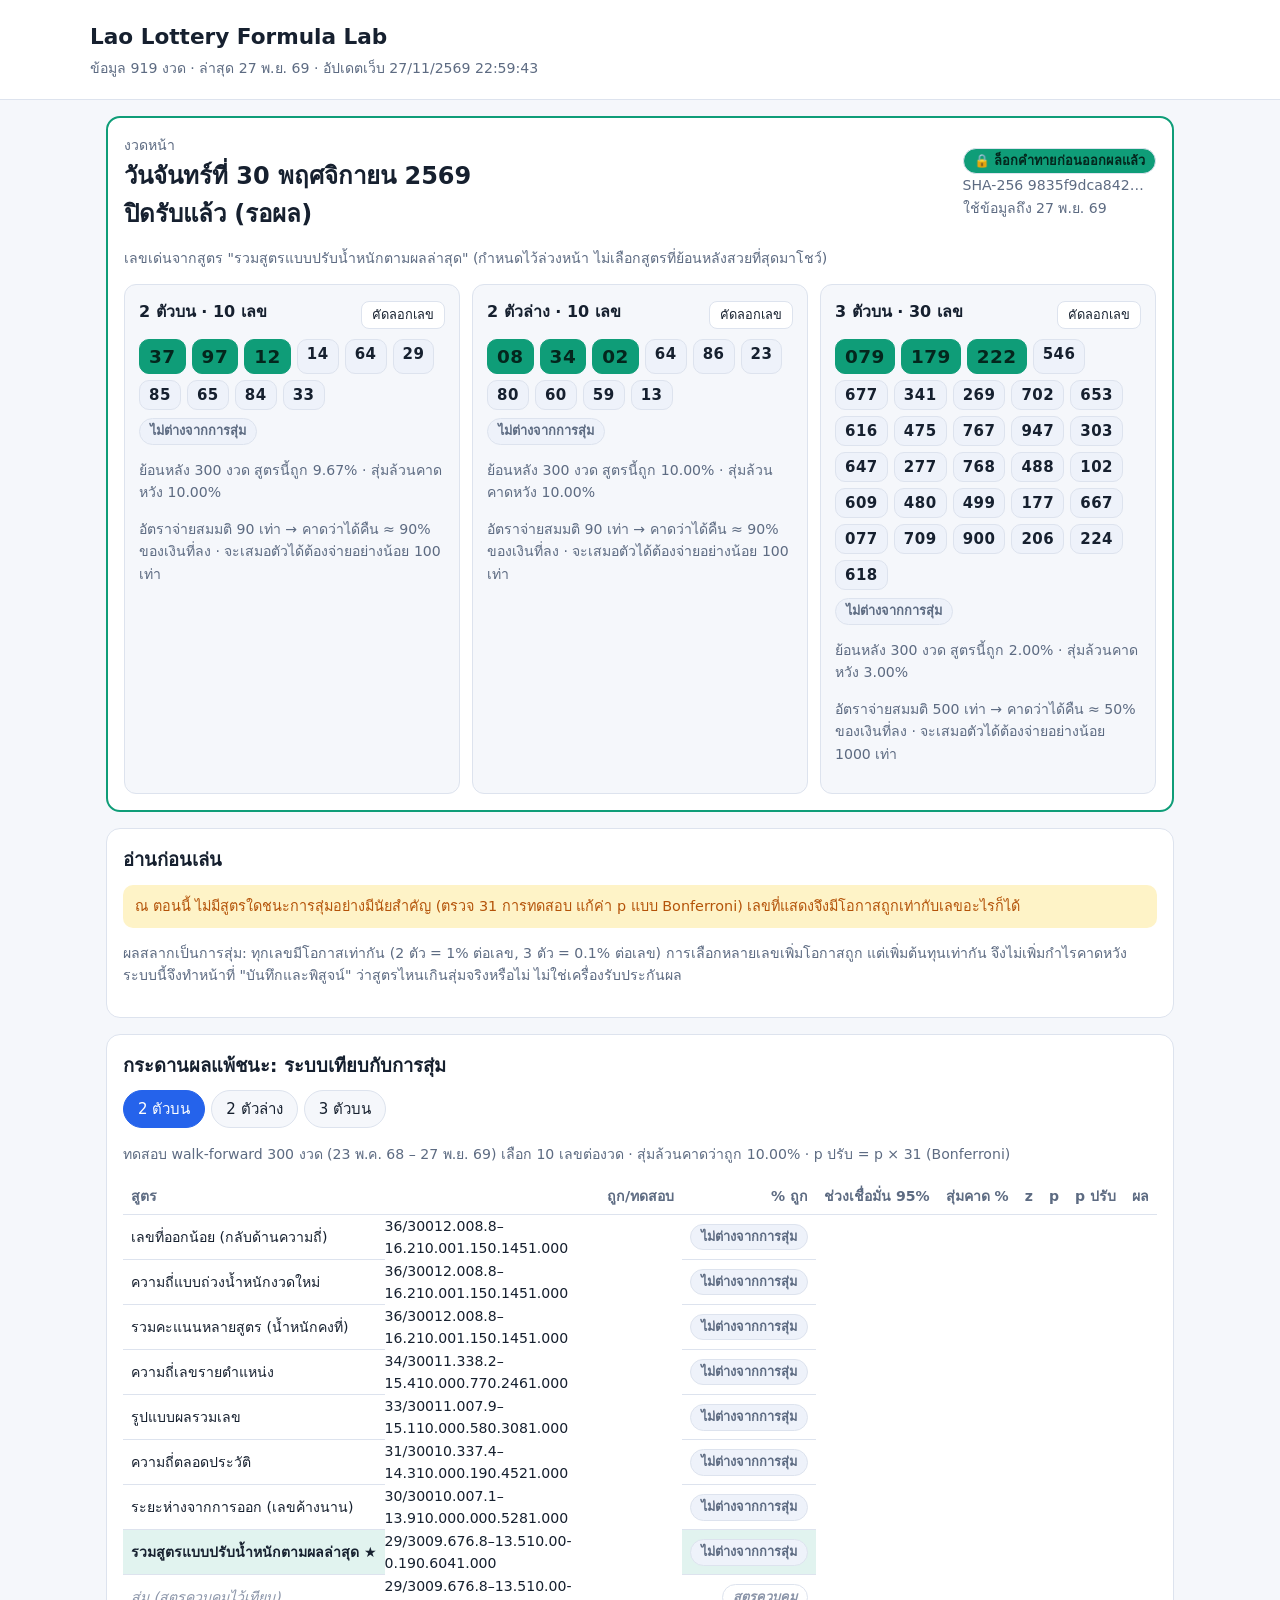
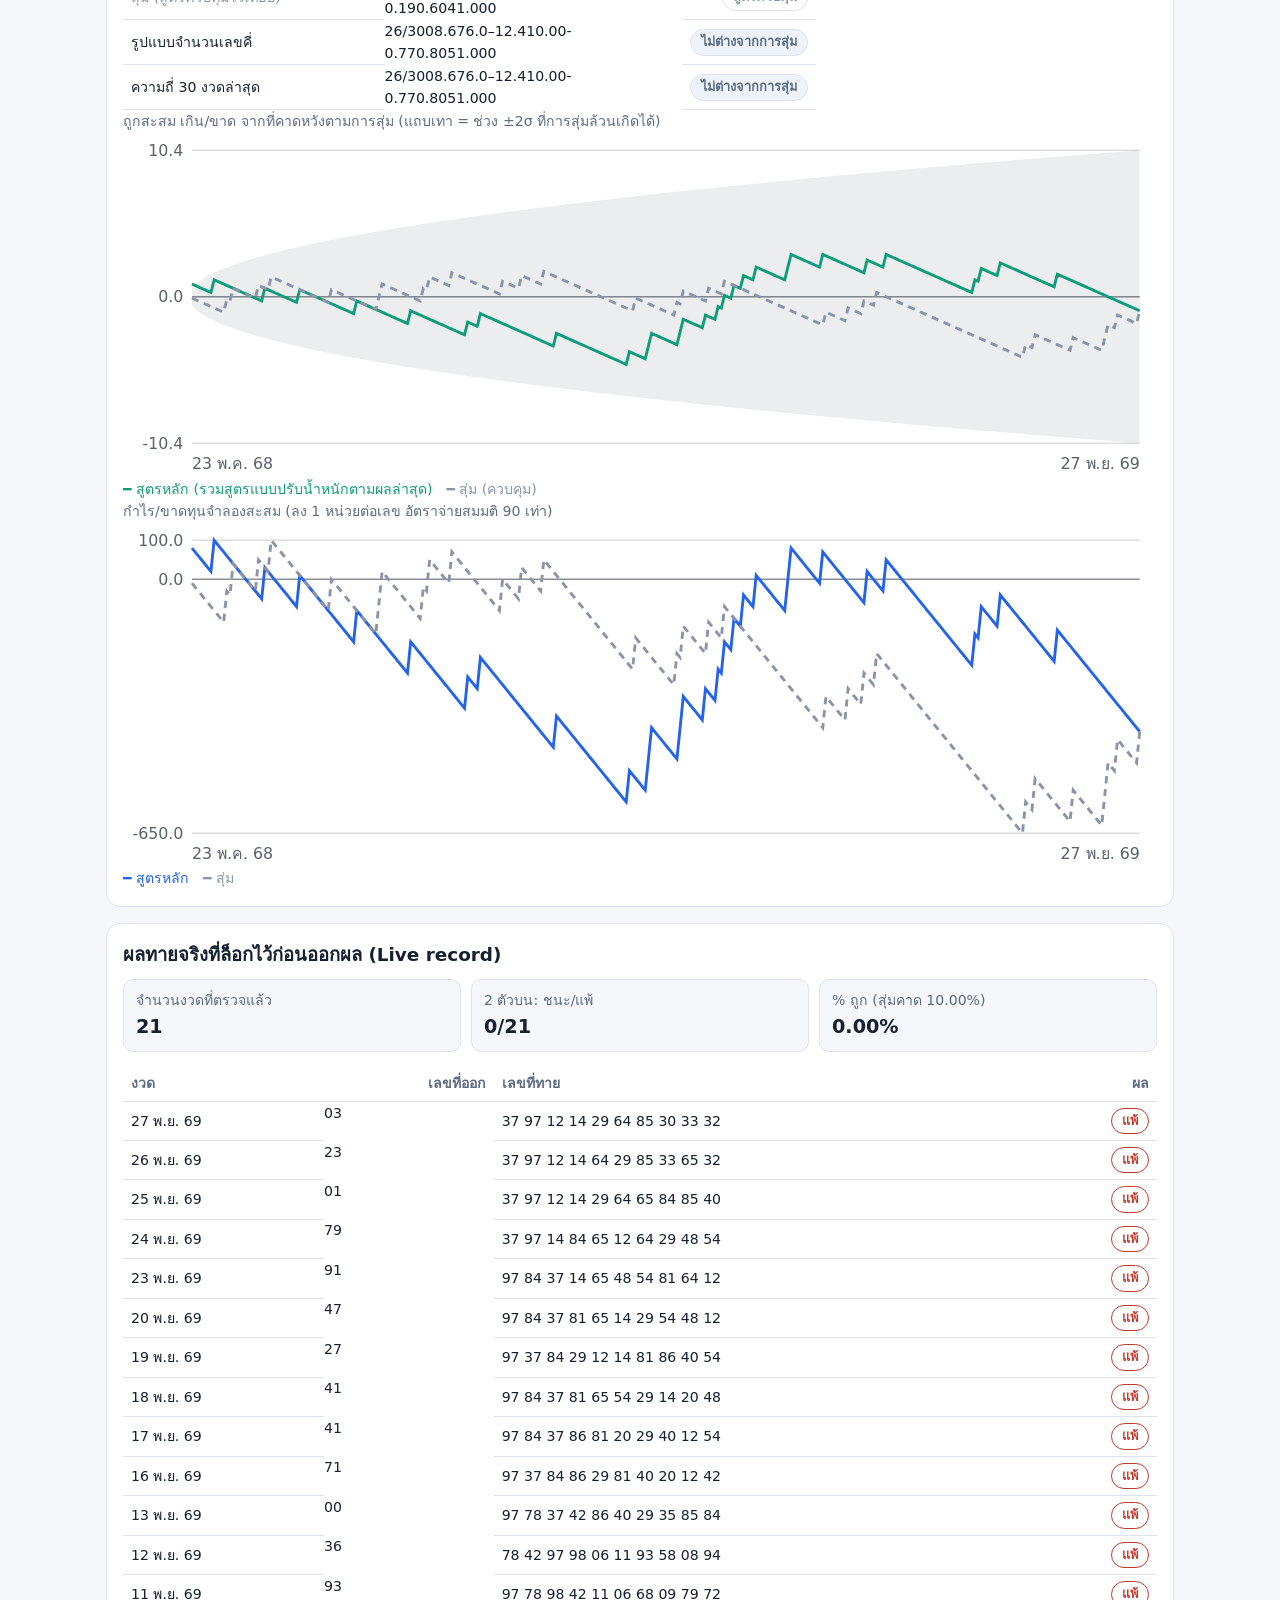
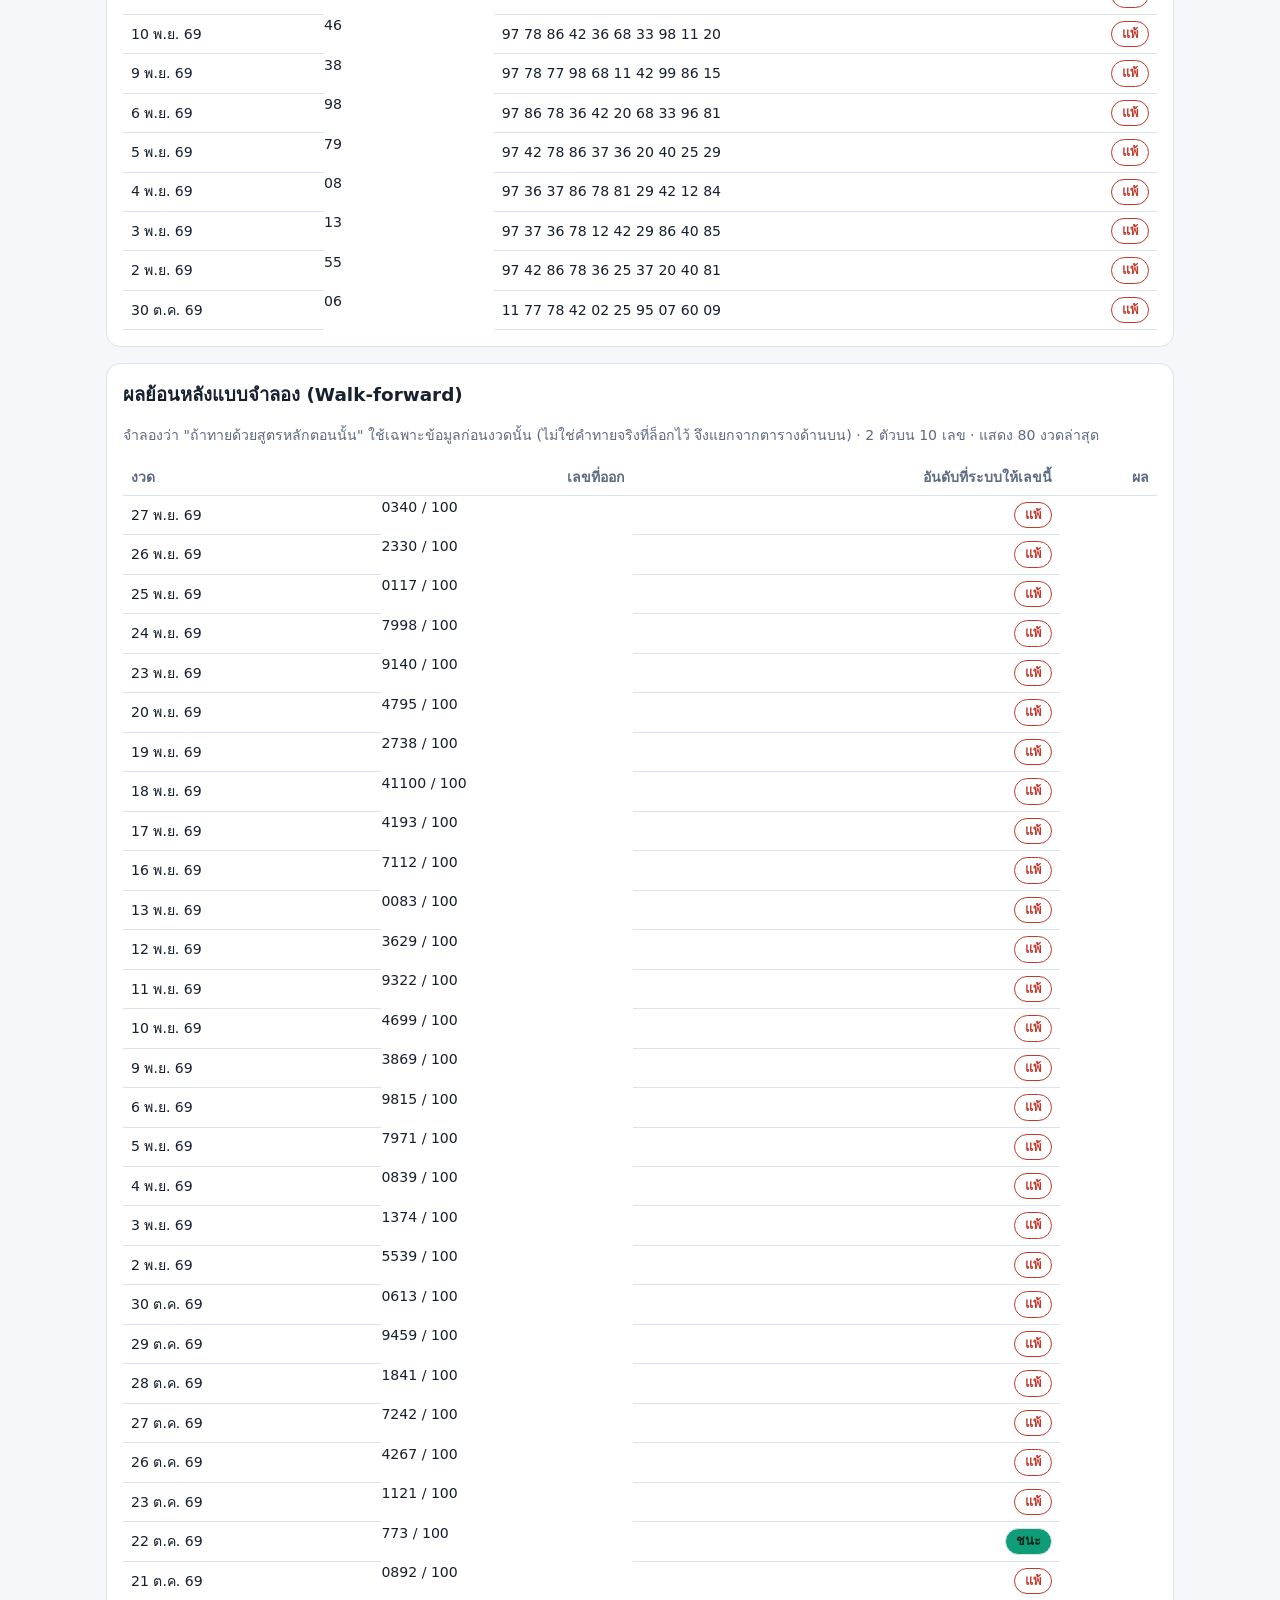
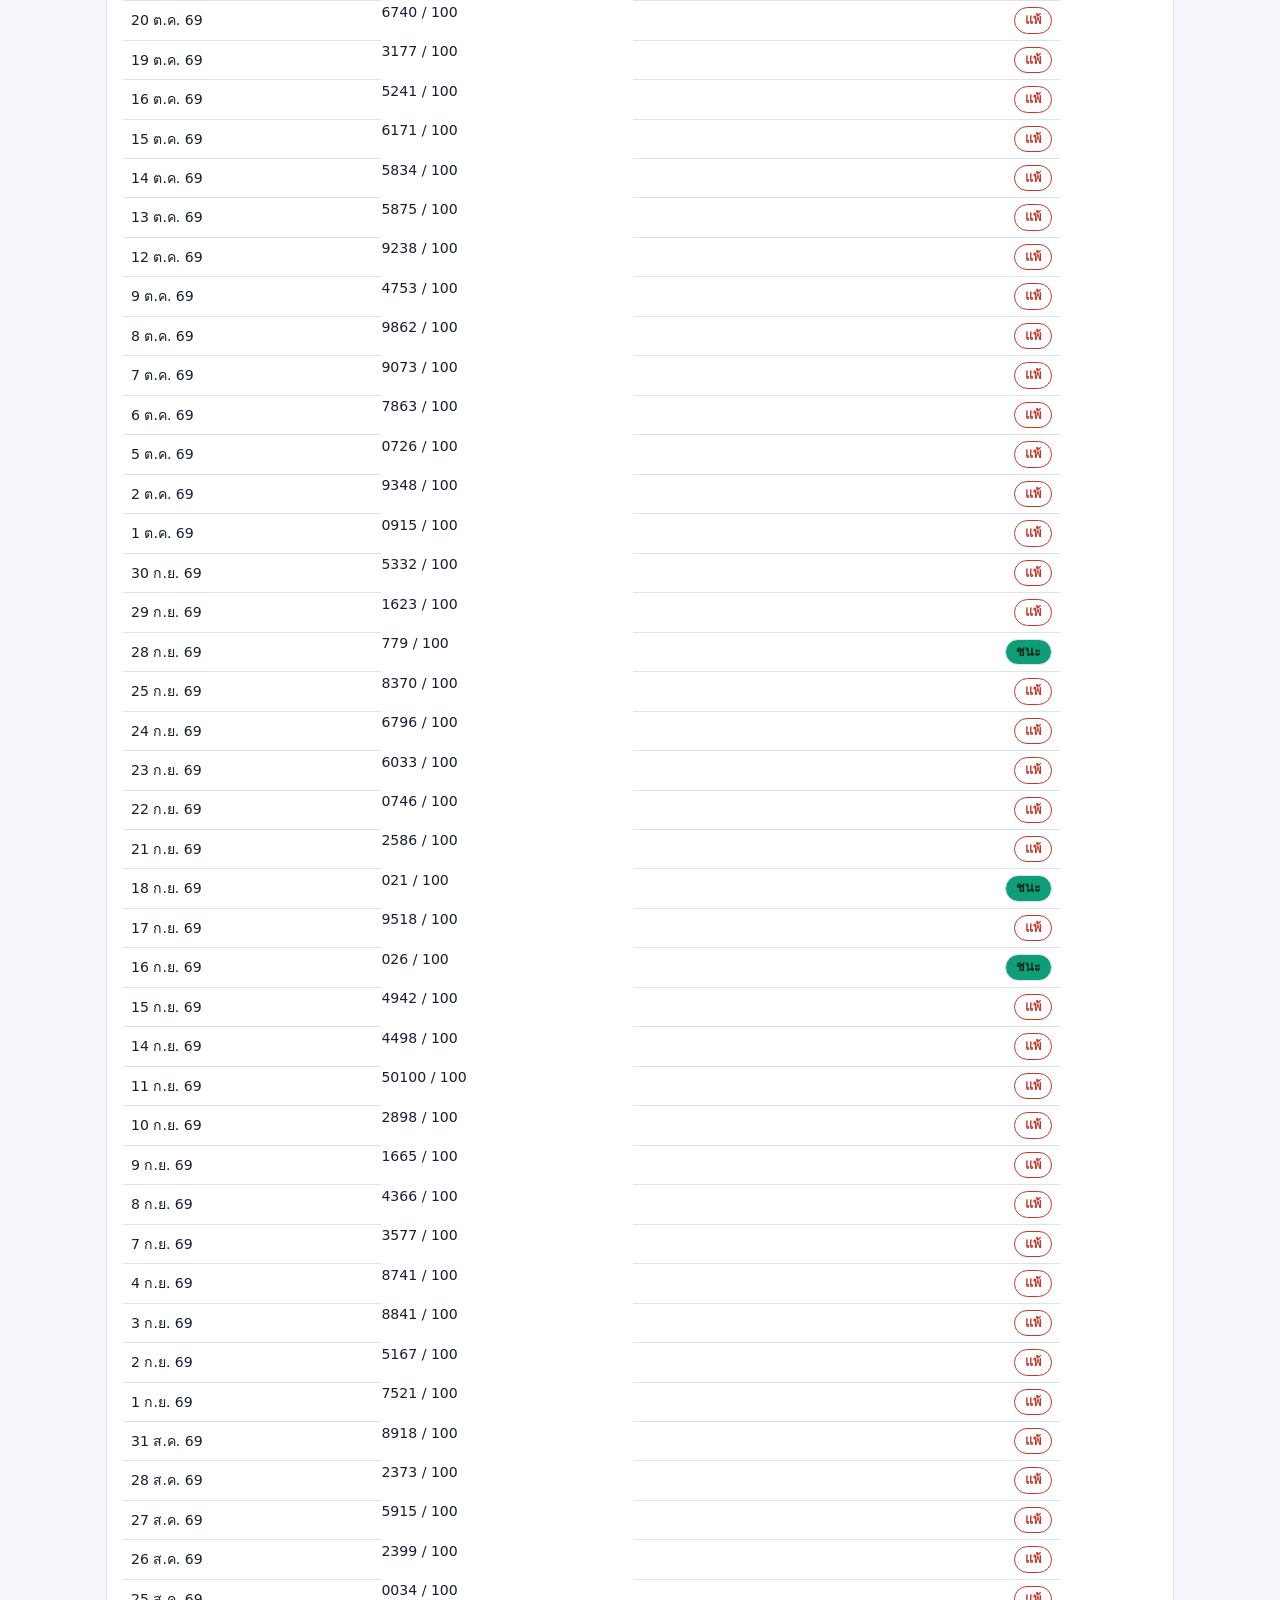
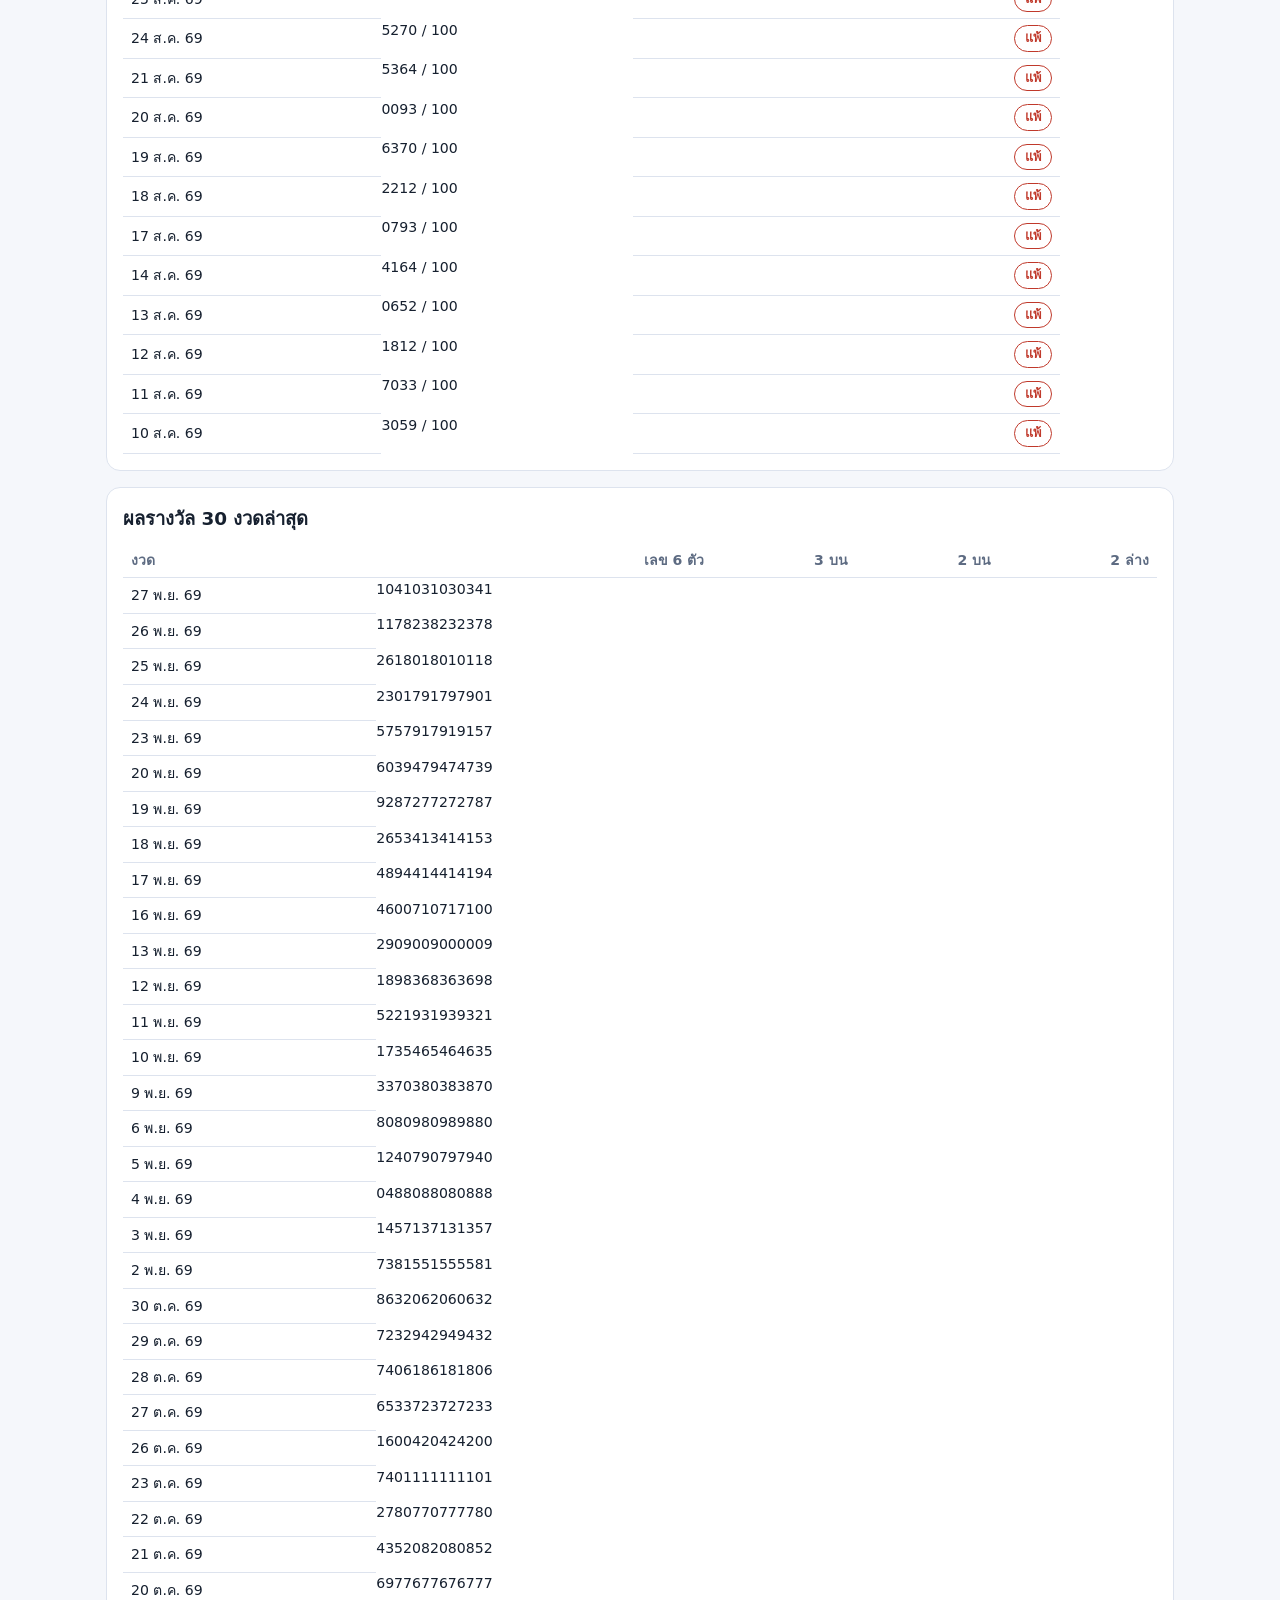
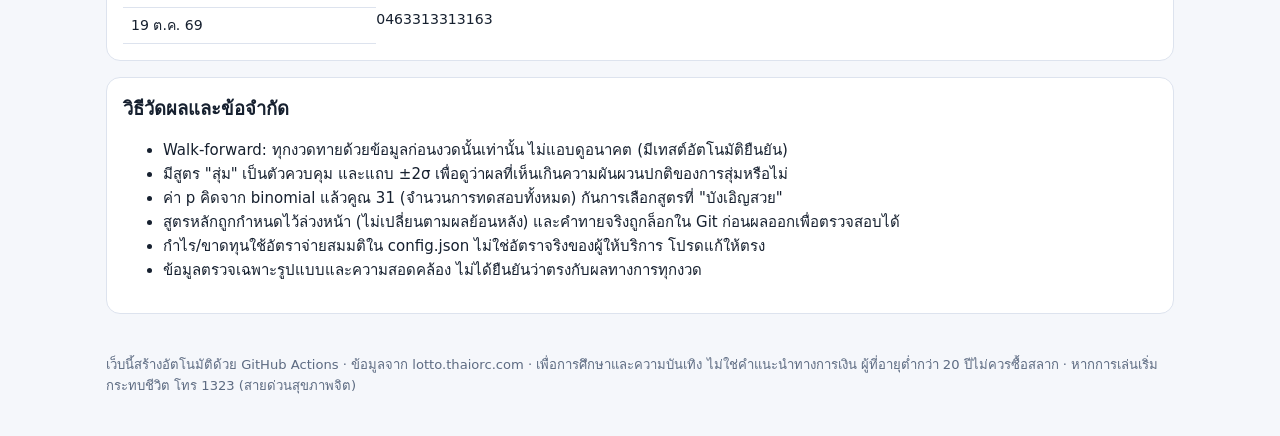
==== commit 6b8cfe64: "Update results, predictions and site [skip ci]" ====
--- a/docs/index.html
+++ b/docs/index.html
@@ -73,7 +73,7 @@
 </footer>
 
 <script>
-const D = {"generated_at_utc": "2026-11-27T08:35:22+00:00", "total_draws": 918, "first_date": "2021-01-21", "data_through": "2026-11-26", "primary": {"key": "adaptive", "name": "รวมสูตรแบบปรับน้ำหนักตามผลล่าสุด"}, "window": 300, "bonferroni_m": 31, "next": {"target_date": "2026-11-27", "cutoff_hour_ict": 20, "locked": true, "created_at_utc": "2026-11-26T23:21:58+00:00", "sha256": "d3db25a2d05cfc9baa9bbaef89b881b20f2bd634faab1fd8f8a2775b104e2ffc", "data_through": "2026-11-26", "kinds": {"top2": {"label": "2 ตัวบน", "picks": ["37", "97", "12", "14", "29", "64", "85", "30", "33", "32"], "hit_pct": 9.67, "baseline_pct": 10.0, "p_adj": 1.0, "verdict": "none", "verdict_text": "ไม่ต่างจากการสุ่ม", "weights": {"recent": 0.403, "gap": 0.403, "cold": 0.194, "frequency": 0.0, "decay": 0.0}, "ev": {"payout_assumed": 90, "return_per_unit_pct": 90.0, "breakeven_payout": 100}}, "top3": {"label": "3 ตัวบน", "picks": ["079", "179", "222", "341", "677", "767", "947", "546", "653", "269", "475", "488", "647", "702", "303", "768", "277", "667", "499", "616", "077", "206", "052", "480", "709", "900", "102", "609", "177", "976"], "hit_pct": 2.0, "baseline_pct": 3.0, "p_adj": 1.0, "verdict": "none", "verdict_text": "ไม่ต่างจากการสุ่ม", "weights": {"frequency": 0.3865, "decay": 0.2273, "pair": 0.1858, "recent": 0.1263, "sum": 0.0741}, "ev": {"payout_assumed": 500, "return_per_unit_pct": 50.0, "breakeven_payout": 1000}}, "bottom2": {"label": "2 ตัวล่าง", "picks": ["08", "34", "64", "86", "02", "80", "60", "23", "59", "13"], "hit_pct": 10.0, "baseline_pct": 10.0, "p_adj": 1.0, "verdict": "none", "verdict_text": "ไม่ต่างจากการสุ่ม", "weights": {"cold": 0.6723, "digit": 0.1572, "gap": 0.1294, "recent": 0.0411, "frequency": 0.0}, "ev": {"payout_assumed": 90, "return_per_unit_pct": 90.0, "breakeven_payout": 100}}}}, "backtest": {"top2": {"label": "2 ตัวบน", "picks": 10, "tests": 300, "baseline_pct": 10.0, "from": "2025-05-21", "to": "2026-11-26", "strategies": [{"key": "decay", "name": "ความถี่แบบถ่วงน้ำหนักงวดใหม่", "is_control": false, "is_primary": false, "tests": 300, "hits": 37, "misses": 263, "hit_pct": 12.33, "baseline_pct": 10.0, "expected_hits": 30.0, "z": 1.35, "ci_low_pct": 9.08, "ci_high_pct": 16.54, "p_value": 0.1077, "p_adj": 1.0, "verdict": "none"}, {"key": "cold", "name": "เลขที่ออกน้อย (กลับด้านความถี่)", "is_control": false, "is_primary": false, "tests": 300, "hits": 36, "misses": 264, "hit_pct": 12.0, "baseline_pct": 10.0, "expected_hits": 30.0, "z": 1.15, "ci_low_pct": 8.8, "ci_high_pct": 16.17, "p_value": 0.1453, "p_adj": 1.0, "verdict": "none"}, {"key": "ensemble", "name": "รวมคะแนนหลายสูตร (น้ำหนักคงที่)", "is_control": false, "is_primary": false, "tests": 300, "hits": 36, "misses": 264, "hit_pct": 12.0, "baseline_pct": 10.0, "expected_hits": 30.0, "z": 1.15, "ci_low_pct": 8.8, "ci_high_pct": 16.17, "p_value": 0.1453, "p_adj": 1.0, "verdict": "none"}, {"key": "digitpos", "name": "ความถี่เลขรายตำแหน่ง", "is_control": false, "is_primary": false, "tests": 300, "hits": 34, "misses": 266, "hit_pct": 11.33, "baseline_pct": 10.0, "expected_hits": 30.0, "z": 0.77, "ci_low_pct": 8.22, "ci_high_pct": 15.42, "p_value": 0.2458, "p_adj": 1.0, "verdict": "none"}, {"key": "sum", "name": "รูปแบบผลรวมเลข", "is_control": false, "is_primary": false, "tests": 300, "hits": 33, "misses": 267, "hit_pct": 11.0, "baseline_pct": 10.0, "expected_hits": 30.0, "z": 0.58, "ci_low_pct": 7.94, "ci_high_pct": 15.05, "p_value": 0.3083, "p_adj": 1.0, "verdict": "none"}, {"key": "frequency", "name": "ความถี่ตลอดประวัติ", "is_control": false, "is_primary": false, "tests": 300, "hits": 31, "misses": 269, "hit_pct": 10.33, "baseline_pct": 10.0, "expected_hits": 30.0, "z": 0.19, "ci_low_pct": 7.38, "ci_high_pct": 14.29, "p_value": 0.4516, "p_adj": 1.0, "verdict": "none"}, {"key": "gap", "name": "ระยะห่างจากการออก (เลขค้างนาน)", "is_control": false, "is_primary": false, "tests": 300, "hits": 30, "misses": 270, "hit_pct": 10.0, "baseline_pct": 10.0, "expected_hits": 30.0, "z": 0.0, "ci_low_pct": 7.09, "ci_high_pct": 13.92, "p_value": 0.5281, "p_adj": 1.0, "verdict": "none"}, {"key": "adaptive", "name": "รวมสูตรแบบปรับน้ำหนักตามผลล่าสุด", "is_control": false, "is_primary": true, "tests": 300, "hits": 29, "misses": 271, "hit_pct": 9.67, "baseline_pct": 10.0, "expected_hits": 30.0, "z": -0.19, "ci_low_pct": 6.81, "ci_high_pct": 13.54, "p_value": 0.6044, "p_adj": 1.0, "verdict": "none"}, {"key": "random", "name": "สุ่ม (สูตรควบคุมไว้เทียบ)", "is_control": true, "is_primary": false, "tests": 300, "hits": 28, "misses": 272, "hit_pct": 9.33, "baseline_pct": 10.0, "expected_hits": 30.0, "z": -0.38, "ci_low_pct": 6.54, "ci_high_pct": 13.16, "p_value": 0.6776, "p_adj": 1.0, "verdict": "control"}, {"key": "digit", "name": "รูปแบบจำนวนเลขคี่", "is_control": false, "is_primary": false, "tests": 300, "hits": 26, "misses": 274, "hit_pct": 8.67, "baseline_pct": 10.0, "expected_hits": 30.0, "z": -0.77, "ci_low_pct": 5.98, "ci_high_pct": 12.4, "p_value": 0.8051, "p_adj": 1.0, "verdict": "none"}, {"key": "recent", "name": "ความถี่ 30 งวดล่าสุด", "is_control": false, "is_primary": false, "tests": 300, "hits": 26, "misses": 274, "hit_pct": 8.67, "baseline_pct": 10.0, "expected_hits": 30.0, "z": -0.77, "ci_low_pct": 5.98, "ci_high_pct": 12.4, "p_value": 0.8051, "p_adj": 1.0, "verdict": "none"}], "records": [{"date": "2026-11-26", "actual": "23", "rank": 30, "hit": 0}, {"date": "2026-11-25", "actual": "01", "rank": 17, "hit": 0}, {"date": "2026-11-24", "actual": "79", "rank": 98, "hit": 0}, {"date": "2026-11-23", "actual": "91", "rank": 40, "hit": 0}, {"date": "2026-11-20", "actual": "47", "rank": 95, "hit": 0}, {"date": "2026-11-19", "actual": "27", "rank": 38, "hit": 0}, {"date": "2026-11-18", "actual": "41", "rank": 100, "hit": 0}, {"date": "2026-11-17", "actual": "41", "rank": 93, "hit": 0}, {"date": "2026-11-16", "actual": "71", "rank": 12, "hit": 0}, {"date": "2026-11-13", "actual": "00", "rank": 83, "hit": 0}, {"date": "2026-11-12", "actual": "36", "rank": 29, "hit": 0}, {"date": "2026-11-11", "actual": "93", "rank": 22, "hit": 0}, {"date": "2026-11-10", "actual": "46", "rank": 99, "hit": 0}, {"date": "2026-11-09", "actual": "38", "rank": 69, "hit": 0}, {"date": "2026-11-06", "actual": "98", "rank": 15, "hit": 0}, {"date": "2026-11-05", "actual": "79", "rank": 71, "hit": 0}, {"date": "2026-11-04", "actual": "08", "rank": 39, "hit": 0}, {"date": "2026-11-03", "actual": "13", "rank": 74, "hit": 0}, {"date": "2026-11-02", "actual": "55", "rank": 39, "hit": 0}, {"date": "2026-10-30", "actual": "06", "rank": 13, "hit": 0}, {"date": "2026-10-29", "actual": "94", "rank": 59, "hit": 0}, {"date": "2026-10-28", "actual": "18", "rank": 41, "hit": 0}, {"date": "2026-10-27", "actual": "72", "rank": 42, "hit": 0}, {"date": "2026-10-26", "actual": "42", "rank": 67, "hit": 0}, {"date": "2026-10-23", "actual": "11", "rank": 21, "hit": 0}, {"date": "2026-10-22", "actual": "77", "rank": 3, "hit": 1}, {"date": "2026-10-21", "actual": "08", "rank": 92, "hit": 0}, {"date": "2026-10-20", "actual": "67", "rank": 40, "hit": 0}, {"date": "2026-10-19", "actual": "31", "rank": 77, "hit": 0}, {"date": "2026-10-16", "actual": "52", "rank": 41, "hit": 0}, {"date": "2026-10-15", "actual": "61", "rank": 71, "hit": 0}, {"date": "2026-10-14", "actual": "58", "rank": 34, "hit": 0}, {"date": "2026-10-13", "actual": "58", "rank": 75, "hit": 0}, {"date": "2026-10-12", "actual": "92", "rank": 38, "hit": 0}, {"date": "2026-10-09", "actual": "47", "rank": 53, "hit": 0}, {"date": "2026-10-08", "actual": "98", "rank": 62, "hit": 0}, {"date": "2026-10-07", "actual": "90", "rank": 73, "hit": 0}, {"date": "2026-10-06", "actual": "78", "rank": 63, "hit": 0}, {"date": "2026-10-05", "actual": "07", "rank": 26, "hit": 0}, {"date": "2026-10-02", "actual": "93", "rank": 48, "hit": 0}, {"date": "2026-10-01", "actual": "09", "rank": 15, "hit": 0}, {"date": "2026-09-30", "actual": "53", "rank": 32, "hit": 0}, {"date": "2026-09-29", "actual": "16", "rank": 23, "hit": 0}, {"date": "2026-09-28", "actual": "77", "rank": 9, "hit": 1}, {"date": "2026-09-25", "actual": "83", "rank": 70, "hit": 0}, {"date": "2026-09-24", "actual": "67", "rank": 96, "hit": 0}, {"date": "2026-09-23", "actual": "60", "rank": 33, "hit": 0}, {"date": "2026-09-22", "actual": "07", "rank": 46, "hit": 0}, {"date": "2026-09-21", "actual": "25", "rank": 86, "hit": 0}, {"date": "2026-09-18", "actual": "02", "rank": 1, "hit": 1}, {"date": "2026-09-17", "actual": "95", "rank": 18, "hit": 0}, {"date": "2026-09-16", "actual": "02", "rank": 6, "hit": 1}, {"date": "2026-09-15", "actual": "49", "rank": 42, "hit": 0}, {"date": "2026-09-14", "actual": "44", "rank": 98, "hit": 0}, {"date": "2026-09-11", "actual": "50", "rank": 100, "hit": 0}, {"date": "2026-09-10", "actual": "28", "rank": 98, "hit": 0}, {"date": "2026-09-09", "actual": "16", "rank": 65, "hit": 0}, {"date": "2026-09-08", "actual": "43", "rank": 66, "hit": 0}, {"date": "2026-09-07", "actual": "35", "rank": 77, "hit": 0}, {"date": "2026-09-04", "actual": "87", "rank": 41, "hit": 0}, {"date": "2026-09-03", "actual": "88", "rank": 41, "hit": 0}, {"date": "2026-09-02", "actual": "51", "rank": 67, "hit": 0}, {"date": "2026-09-01", "actual": "75", "rank": 21, "hit": 0}, {"date": "2026-08-31", "actual": "89", "rank": 18, "hit": 0}, {"date": "2026-08-28", "actual": "23", "rank": 73, "hit": 0}, {"date": "2026-08-27", "actual": "59", "rank": 15, "hit": 0}, {"date": "2026-08-26", "actual": "23", "rank": 99, "hit": 0}, {"date": "2026-08-25", "actual": "00", "rank": 34, "hit": 0}, {"date": "2026-08-24", "actual": "52", "rank": 70, "hit": 0}, {"date": "2026-08-21", "actual": "53", "rank": 64, "hit": 0}, {"date": "2026-08-20", "actual": "00", "rank": 93, "hit": 0}, {"date": "2026-08-19", "actual": "63", "rank": 70, "hit": 0}, {"date": "2026-08-18", "actual": "22", "rank": 12, "hit": 0}, {"date": "2026-08-17", "actual": "07", "rank": 93, "hit": 0}, {"date": "2026-08-14", "actual": "41", "rank": 64, "hit": 0}, {"date": "2026-08-13", "actual": "06", "rank": 52, "hit": 0}, {"date": "2026-08-12", "actual": "18", "rank": 12, "hit": 0}, {"date": "2026-08-11", "actual": "70", "rank": 33, "hit": 0}, {"date": "2026-08-10", "actual": "30", "rank": 59, "hit": 0}, {"date": "2026-08-07", "actual": "77", "rank": 1, "hit": 1}], "chart": {"dates": ["2025-05-21", "2025-05-23", "2025-05-26", "2025-05-28", "2025-05-30", "2025-06-02", "2025-06-04", "2025-06-06", "2025-06-09", "2025-06-11", "2025-06-13", "2025-06-16", "2025-06-18", "2025-06-20", "2025-06-23", "2025-06-25", "2025-06-27", "2025-06-30", "2025-07-02", "2025-07-04", "2025-07-07", "2025-07-09", "2025-07-11", "2025-07-14", "2025-07-16", "2025-07-18", "2025-07-21", "2025-07-23", "2025-07-25", "2025-07-28", "2025-07-30", "2025-08-01", "2025-08-04", "2025-08-06", "2025-08-08", "2025-08-11", "2025-08-13", "2025-08-15", "2025-08-18", "2025-08-20", "2025-08-22", "2025-08-25", "2025-08-27", "2025-08-29", "2025-09-01", "2025-09-03", "2025-09-05", "2025-09-08", "2025-09-10", "2025-09-12", "2025-09-15", "2025-09-17", "2025-09-19", "2025-09-22", "2025-09-24", "2025-09-26", "2025-09-29", "2025-10-01", "2025-10-03", "2025-10-06", "2025-10-08", "2025-10-10", "2025-10-13", "2025-10-15", "2025-10-17", "2025-10-20", "2025-10-22", "2025-10-24", "2025-10-27", "2025-10-29", "2025-10-31", "2025-11-03", "2025-11-05", "2025-11-07", "2025-11-10", "2025-11-12", "2025-11-14", "2025-11-17", "2025-11-19", "2025-11-21", "2025-11-24", "2025-11-26", "2025-11-28", "2025-12-03", "2025-12-05", "2025-12-08", "2025-12-10", "2025-12-12", "2025-12-15", "2025-12-17", "2025-12-19", "2025-12-22", "2025-12-24", "2025-12-26", "2025-12-29", "2025-12-31", "2026-01-02", "2026-01-05", "2026-01-07", "2026-01-09", "2026-01-12", "2026-01-14", "2026-01-16", "2026-01-19", "2026-01-21", "2026-01-23", "2026-01-26", "2026-01-28", "2026-01-30", "2026-02-02", "2026-02-04", "2026-02-06", "2026-02-09", "2026-02-11", "2026-02-13", "2026-02-16", "2026-02-18", "2026-02-20", "2026-02-23", "2026-02-27", "2026-03-02", "2026-03-04", "2026-03-06", "2026-03-11", "2026-03-13", "2026-03-16", "2026-03-18", "2026-03-20", "2026-03-23", "2026-03-25", "2026-03-27", "2026-03-30", "2026-04-01", "2026-04-02", "2026-04-03", "2026-04-06", "2026-04-07", "2026-04-08", "2026-04-09", "2026-04-10", "2026-04-13", "2026-04-17", "2026-04-20", "2026-04-21", "2026-04-22", "2026-04-23", "2026-04-24", "2026-04-27", "2026-04-28", "2026-04-29", "2026-04-30", "2026-05-04", "2026-05-05", "2026-05-06", "2026-05-07", "2026-05-08", "2026-05-11", "2026-05-12", "2026-05-13", "2026-05-14", "2026-05-15", "2026-05-18", "2026-05-19", "2026-05-20", "2026-05-21", "2026-05-22", "2026-05-25", "2026-05-26", "2026-05-27", "2026-05-28", "2026-05-29", "2026-06-01", "2026-06-02", "2026-06-03", "2026-06-04", "2026-06-05", "2026-06-08", "2026-06-09", "2026-06-10", "2026-06-11", "2026-06-12", "2026-06-15", "2026-06-16", "2026-06-17", "2026-06-18", "2026-06-19", "2026-06-22", "2026-06-23", "2026-06-24", "2026-06-25", "2026-06-26", "2026-06-29", "2026-06-30", "2026-07-01", "2026-07-02", "2026-07-03", "2026-07-06", "2026-07-07", "2026-07-08", "2026-07-09", "2026-07-10", "2026-07-13", "2026-07-14", "2026-07-15", "2026-07-16", "2026-07-17", "2026-07-20", "2026-07-21", "2026-07-22", "2026-07-23", "2026-07-24", "2026-07-27", "2026-07-28", "2026-07-29", "2026-07-30", "2026-07-31", "2026-08-03", "2026-08-04", "2026-08-05", "2026-08-06", "2026-08-07", "2026-08-10", "2026-08-11", "2026-08-12", "2026-08-13", "2026-08-14", "2026-08-17", "2026-08-18", "2026-08-19", "2026-08-20", "2026-08-21", "2026-08-24", "2026-08-25", "2026-08-26", "2026-08-27", "2026-08-28", "2026-08-31", "2026-09-01", "2026-09-02", "2026-09-03", "2026-09-04", "2026-09-07", "2026-09-08", "2026-09-09", "2026-09-10", "2026-09-11", "2026-09-14", "2026-09-15", "2026-09-16", "2026-09-17", "2026-09-18", "2026-09-21", "2026-09-22", "2026-09-23", "2026-09-24", "2026-09-25", "2026-09-28", "2026-09-29", "2026-09-30", "2026-10-01", "2026-10-02", "2026-10-05", "2026-10-06", "2026-10-07", "2026-10-08", "2026-10-09", "2026-10-12", "2026-10-13", "2026-10-14", "2026-10-15", "2026-10-16", "2026-10-19", "2026-10-20", "2026-10-21", "2026-10-22", "2026-10-23", "2026-10-26", "2026-10-27", "2026-10-28", "2026-10-29", "2026-10-30", "2026-11-02", "2026-11-03", "2026-11-04", "2026-11-05", "2026-11-06", "2026-11-09", "2026-11-10", "2026-11-11", "2026-11-12", "2026-11-13", "2026-11-16", "2026-11-17", "2026-11-18", "2026-11-19", "2026-11-20", "2026-11-23", "2026-11-24", "2026-11-25", "2026-11-26"], "primary": [-0.1, 0.8, 0.7, 0.6, 0.5, 0.4, 0.3, 0.2, 1.1, 1.0, 0.9, 0.8, 0.7, 0.6, 0.5, 0.4, 0.3, 0.2, 0.1, 0.0, -0.1, -0.2, -0.3, -0.4, 0.5, 0.4, 0.3, 0.2, 0.1, 0.0, -0.1, -0.2, -0.3, -0.4, -0.5, 0.4, 0.3, 0.2, 0.1, 0.0, -0.1, -0.2, -0.3, -0.4, -0.5, -0.6, -0.7, -0.8, -0.9, -1.0, -1.1, -1.2, -1.3, -0.4, -0.5, -0.6, -0.7, -0.8, -0.9, -1.0, -1.1, -1.2, -1.3, -1.4, -1.5, -1.6, -1.7, -1.8, -1.9, -2.0, -1.1, -1.2, -1.3, -1.4, -1.5, -1.6, -1.7, -1.8, -1.9, -2.0, -2.1, -2.2, -2.3, -2.4, -2.5, -2.6, -2.7, -2.8, -1.9, -2.0, -2.1, -2.2, -1.3, -1.4, -1.5, -1.6, -1.7, -1.8, -1.9, -2.0, -2.1, -2.2, -2.3, -2.4, -2.5, -2.6, -2.7, -2.8, -2.9, -3.0, -3.1, -3.2, -3.3, -3.4, -3.5, -3.6, -2.7, -2.8, -2.9, -3.0, -3.1, -3.2, -3.3, -3.4, -3.5, -3.6, -3.7, -3.8, -3.9, -4.0, -4.1, -4.2, -4.3, -4.4, -4.5, -4.6, -4.7, -4.8, -4.9, -4.0, -4.1, -4.2, -4.3, -4.4, -4.5, -3.6, -2.7, -2.8, -2.9, -3.0, -3.1, -3.2, -3.3, -3.4, -3.5, -2.6, -1.7, -1.8, -1.9, -2.0, -2.1, -2.2, -2.3, -1.4, -1.5, -1.6, -1.7, -0.8, -0.9, -0.0, -0.1, -0.2, 0.7, 0.6, 0.5, 1.4, 1.3, 1.2, 1.1, 2.0, 1.9, 1.8, 1.7, 1.6, 1.5, 1.4, 1.3, 1.2, 1.1, 2.0, 2.9, 2.8, 2.7, 2.6, 2.5, 2.4, 2.3, 2.2, 2.1, 2.0, 2.9, 2.8, 2.7, 2.6, 2.5, 2.4, 2.3, 2.2, 2.1, 2.0, 1.9, 1.8, 1.7, 1.6, 2.5, 2.4, 2.3, 2.2, 2.1, 2.0, 2.9, 2.8, 2.7, 2.6, 2.5, 2.4, 2.3, 2.2, 2.1, 2.0, 1.9, 1.8, 1.7, 1.6, 1.5, 1.4, 1.3, 1.2, 1.1, 1.0, 0.9, 0.8, 0.7, 0.6, 0.5, 0.4, 0.3, 0.2, 1.1, 1.0, 1.9, 1.8, 1.7, 1.6, 1.5, 1.4, 2.3, 2.2, 2.1, 2.0, 1.9, 1.8, 1.7, 1.6, 1.5, 1.4, 1.3, 1.2, 1.1, 1.0, 0.9, 0.8, 0.7, 0.6, 1.5, 1.4, 1.3, 1.2, 1.1, 1.0, 0.9, 0.8, 0.7, 0.6, 0.5, 0.4, 0.3, 0.2, 0.1, -0.0, -0.1, -0.2, -0.3, -0.4, -0.5, -0.6, -0.7, -0.8, -0.9, -1.0], "control": [-0.1, -0.2, -0.3, -0.4, -0.5, -0.6, -0.7, -0.8, -0.9, -1.0, -1.1, -1.2, -0.3, -0.4, 0.5, 0.4, 0.3, 0.2, 0.1, 0.0, -0.1, -0.2, 0.7, 0.6, 0.5, 0.4, 1.3, 1.2, 1.1, 1.0, 0.9, 0.8, 0.7, 0.6, 0.5, 0.4, 0.3, 0.2, 0.1, 0.0, -0.1, -0.2, -0.3, -0.4, -0.5, 0.4, 0.3, 0.2, 0.1, 0.0, -0.1, -0.2, -0.3, -0.4, -0.5, -0.6, -0.7, -0.8, -0.9, -1.0, -0.1, 0.8, 0.7, 0.6, 0.5, 0.4, 0.3, 0.2, 0.1, 0.0, -0.1, -0.2, -0.3, -0.4, 0.5, 0.4, 1.3, 1.2, 1.1, 1.0, 0.9, 0.8, 0.7, 1.6, 1.5, 1.4, 1.3, 1.2, 1.1, 1.0, 0.9, 0.8, 0.7, 0.6, 0.5, 0.4, 0.3, 0.2, 0.1, 1.0, 0.9, 0.8, 0.7, 0.6, 0.5, 1.4, 1.3, 1.2, 1.1, 1.0, 0.9, 0.8, 1.7, 1.6, 1.5, 1.4, 1.3, 1.2, 1.1, 1.0, 0.9, 0.8, 0.7, 0.6, 0.5, 0.4, 0.3, 0.2, 0.1, -0.0, -0.1, -0.2, -0.3, -0.4, -0.5, -0.6, -0.7, -0.8, -0.9, -1.0, -1.1, -0.2, -0.3, -0.4, -0.5, -0.6, -0.7, -0.8, -0.9, -1.0, -1.1, -1.2, -1.3, -1.4, -0.5, -0.6, 0.3, 0.2, 0.1, -0.0, -0.1, -0.2, -0.3, -0.4, 0.5, 0.4, 0.3, 0.2, 0.1, 1.0, 0.9, 0.8, 0.7, 0.6, 0.5, 0.4, 0.3, 0.2, 0.1, -0.0, -0.1, -0.2, -0.3, -0.4, -0.5, -0.6, -0.7, -0.8, -0.9, -1.0, -1.1, -1.2, -1.3, -1.4, -1.5, -1.6, -1.7, -1.8, -1.9, -2.0, -2.1, -1.2, -1.3, -1.4, -1.5, -1.6, -1.7, -1.8, -0.9, -1.0, -1.1, -1.2, -1.3, -0.4, -0.5, -0.6, -0.7, 0.2, 0.1, -0.0, -0.1, -0.2, -0.3, -0.4, -0.5, -0.6, -0.7, -0.8, -0.9, -1.0, -1.1, -1.2, -1.3, -1.4, -1.5, -1.6, -1.7, -1.8, -1.9, -2.0, -2.1, -2.2, -2.3, -2.4, -2.5, -2.6, -2.7, -2.8, -2.9, -3.0, -3.1, -3.2, -3.3, -3.4, -3.5, -3.6, -3.7, -3.8, -3.9, -4.0, -4.1, -4.2, -4.3, -4.4, -3.5, -3.6, -3.7, -2.8, -2.9, -3.0, -3.1, -3.2, -3.3, -3.4, -3.5, -3.6, -3.7, -3.8, -3.9, -3.0, -3.1, -3.2, -3.3, -3.4, -3.5, -3.6, -3.7, -3.8, -3.9, -3.0, -2.1, -2.2, -2.3, -1.4, -1.5, -1.6, -1.7, -1.8, -1.9, -2.0], "band": [0.6, 0.849, 1.039, 1.2, 1.342, 1.47, 1.587, 1.697, 1.8, 1.897, 1.99, 2.078, 2.163, 2.245, 2.324, 2.4, 2.474, 2.546, 2.615, 2.683, 2.75, 2.814, 2.877, 2.939, 3.0, 3.059, 3.118, 3.175, 3.231, 3.286, 3.341, 3.394, 3.447, 3.499, 3.55, 3.6, 3.65, 3.699, 3.747, 3.795, 3.842, 3.888, 3.934, 3.98, 4.025, 4.069, 4.113, 4.157, 4.2, 4.243, 4.285, 4.327, 4.368, 4.409, 4.45, 4.49, 4.53, 4.569, 4.609, 4.648, 4.686, 4.724, 4.762, 4.8, 4.837, 4.874, 4.911, 4.948, 4.984, 5.02, 5.056, 5.091, 5.126, 5.161, 5.196, 5.231, 5.265, 5.299, 5.333, 5.367, 5.4, 5.433, 5.466, 5.499, 5.532, 5.564, 5.596, 5.628, 5.66, 5.692, 5.724, 5.755, 5.786, 5.817, 5.848, 5.879, 5.909, 5.94, 5.97, 6.0, 6.03, 6.06, 6.089, 6.119, 6.148, 6.177, 6.206, 6.235, 6.264, 6.293, 6.321, 6.35, 6.378, 6.406, 6.434, 6.462, 6.49, 6.518, 6.545, 6.573, 6.6, 6.627, 6.654, 6.681, 6.708, 6.735, 6.762, 6.788, 6.815, 6.841, 6.867, 6.893, 6.92, 6.946, 6.971, 6.997, 7.023, 7.048, 7.074, 7.099, 7.125, 7.15, 7.175, 7.2, 7.225, 7.25, 7.275, 7.299, 7.324, 7.348, 7.373, 7.397, 7.422, 7.446, 7.47, 7.494, 7.518, 7.542, 7.566, 7.589, 7.613, 7.637, 7.66, 7.684, 7.707, 7.73, 7.754, 7.777, 7.8, 7.823, 7.846, 7.869, 7.892, 7.915, 7.937, 7.96, 7.982, 8.005, 8.027, 8.05, 8.072, 8.094, 8.117, 8.139, 8.161, 8.183, 8.205, 8.227, 8.249, 8.27, 8.292, 8.314, 8.335, 8.357, 8.379, 8.4, 8.421, 8.443, 8.464, 8.485, 8.506, 8.528, 8.549, 8.57, 8.591, 8.612, 8.632, 8.653, 8.674, 8.695, 8.716, 8.736, 8.757, 8.777, 8.798, 8.818, 8.839, 8.859, 8.879, 8.899, 8.92, 8.94, 8.96, 8.98, 9.0, 9.02, 9.04, 9.06, 9.08, 9.099, 9.119, 9.139, 9.159, 9.178, 9.198, 9.217, 9.237, 9.256, 9.276, 9.295, 9.315, 9.334, 9.353, 9.372, 9.391, 9.411, 9.43, 9.449, 9.468, 9.487, 9.506, 9.525, 9.544, 9.562, 9.581, 9.6, 9.619, 9.637, 9.656, 9.675, 9.693, 9.712, 9.73, 9.749, 9.767, 9.786, 9.804, 9.822, 9.841, 9.859, 9.877, 9.895, 9.914, 9.932, 9.95, 9.968, 9.986, 10.004, 10.022, 10.04, 10.058, 10.076, 10.094, 10.111, 10.129, 10.147, 10.165, 10.182, 10.2, 10.218, 10.235, 10.253, 10.27, 10.288, 10.305, 10.323, 10.34, 10.358, 10.375, 10.392], "pnl_primary": [-10, 70, 60, 50, 40, 30, 20, 10, 90, 80, 70, 60, 50, 40, 30, 20, 10, 0, -10, -20, -30, -40, -50, -60, 20, 10, 0, -10, -20, -30, -40, -50, -60, -70, -80, 0, -10, -20, -30, -40, -50, -60, -70, -80, -90, -100, -110, -120, -130, -140, -150, -160, -170, -90, -100, -110, -120, -130, -140, -150, -160, -170, -180, -190, -200, -210, -220, -230, -240, -250, -170, -180, -190, -200, -210, -220, -230, -240, -250, -260, -270, -280, -290, -300, -310, -320, -330, -340, -260, -270, -280, -290, -210, -220, -230, -240, -250, -260, -270, -280, -290, -300, -310, -320, -330, -340, -350, -360, -370, -380, -390, -400, -410, -420, -430, -440, -360, -370, -380, -390, -400, -410, -420, -430, -440, -450, -460, -470, -480, -490, -500, -510, -520, -530, -540, -550, -560, -570, -580, -500, -510, -520, -530, -540, -550, -470, -390, -400, -410, -420, -430, -440, -450, -460, -470, -390, -310, -320, -330, -340, -350, -360, -370, -290, -300, -310, -320, -240, -250, -170, -180, -190, -110, -120, -130, -50, -60, -70, -80, 0, -10, -20, -30, -40, -50, -60, -70, -80, -90, -10, 70, 60, 50, 40, 30, 20, 10, 0, -10, -20, 60, 50, 40, 30, 20, 10, 0, -10, -20, -30, -40, -50, -60, -70, 10, 0, -10, -20, -30, -40, 40, 30, 20, 10, 0, -10, -20, -30, -40, -50, -60, -70, -80, -90, -100, -110, -120, -130, -140, -150, -160, -170, -180, -190, -200, -210, -220, -230, -150, -160, -80, -90, -100, -110, -120, -130, -50, -60, -70, -80, -90, -100, -110, -120, -130, -140, -150, -160, -170, -180, -190, -200, -210, -220, -140, -150, -160, -170, -180, -190, -200, -210, -220, -230, -240, -250, -260, -270, -280, -290, -300, -310, -320, -330, -340, -350, -360, -370, -380, -390], "pnl_control": [-10, -20, -30, -40, -50, -60, -70, -80, -90, -100, -110, -120, -40, -50, 30, 20, 10, 0, -10, -20, -30, -40, 40, 30, 20, 10, 90, 80, 70, 60, 50, 40, 30, 20, 10, 0, -10, -20, -30, -40, -50, -60, -70, -80, -90, -10, -20, -30, -40, -50, -60, -70, -80, -90, -100, -110, -120, -130, -140, -150, -70, 10, 0, -10, -20, -30, -40, -50, -60, -70, -80, -90, -100, -110, -30, -40, 40, 30, 20, 10, 0, -10, -20, 60, 50, 40, 30, 20, 10, 0, -10, -20, -30, -40, -50, -60, -70, -80, -90, -10, -20, -30, -40, -50, -60, 20, 10, 0, -10, -20, -30, -40, 40, 30, 20, 10, 0, -10, -20, -30, -40, -50, -60, -70, -80, -90, -100, -110, -120, -130, -140, -150, -160, -170, -180, -190, -200, -210, -220, -230, -240, -160, -170, -180, -190, -200, -210, -220, -230, -240, -250, -260, -270, -280, -200, -210, -130, -140, -150, -160, -170, -180, -190, -200, -120, -130, -140, -150, -160, -80, -90, -100, -110, -120, -130, -140, -150, -160, -170, -180, -190, -200, -210, -220, -230, -240, -250, -260, -270, -280, -290, -300, -310, -320, -330, -340, -350, -360, -370, -380, -390, -310, -320, -330, -340, -350, -360, -370, -290, -300, -310, -320, -330, -250, -260, -270, -280, -200, -210, -220, -230, -240, -250, -260, -270, -280, -290, -300, -310, -320, -330, -340, -350, -360, -370, -380, -390, -400, -410, -420, -430, -440, -450, -460, -470, -480, -490, -500, -510, -520, -530, -540, -550, -560, -570, -580, -590, -600, -610, -620, -630, -640, -650, -660, -580, -590, -600, -520, -530, -540, -550, -560, -570, -580, -590, -600, -610, -620, -630, -550, -560, -570, -580, -590, -600, -610, -620, -630, -640, -560, -480, -490, -500, -420, -430, -440, -450, -460, -470, -480]}}, "top3": {"label": "3 ตัวบน", "picks": 30, "tests": 300, "baseline_pct": 3.0, "from": "2025-05-21", "to": "2026-11-26", "strategies": [{"key": "sum", "name": "รูปแบบผลรวมเลข", "is_control": false, "is_primary": false, "tests": 300, "hits": 10, "misses": 290, "hit_pct": 3.33, "baseline_pct": 3.0, "expected_hits": 9.0, "z": 0.34, "ci_low_pct": 1.82, "ci_high_pct": 6.03, "p_value": 0.4126, "p_adj": 1.0, "verdict": "none"}, {"key": "pair", "name": "ความถี่คู่เลขติดกัน", "is_control": false, "is_primary": false, "tests": 300, "hits": 9, "misses": 291, "hit_pct": 3.0, "baseline_pct": 3.0, "expected_hits": 9.0, "z": 0.0, "ci_low_pct": 1.59, "ci_high_pct": 5.6, "p_value": 0.5464, "p_adj": 1.0, "verdict": "none"}, {"key": "digitpos", "name": "ความถี่เลขรายตำแหน่ง", "is_control": false, "is_primary": false, "tests": 300, "hits": 8, "misses": 292, "hit_pct": 2.67, "baseline_pct": 3.0, "expected_hits": 9.0, "z": -0.34, "ci_low_pct": 1.36, "ci_high_pct": 5.17, "p_value": 0.6797, "p_adj": 1.0, "verdict": "none"}, {"key": "frequency", "name": "ความถี่ตลอดประวัติ", "is_control": false, "is_primary": false, "tests": 300, "hits": 8, "misses": 292, "hit_pct": 2.67, "baseline_pct": 3.0, "expected_hits": 9.0, "z": -0.34, "ci_low_pct": 1.36, "ci_high_pct": 5.17, "p_value": 0.6797, "p_adj": 1.0, "verdict": "none"}, {"key": "cold", "name": "เลขที่ออกน้อย (กลับด้านความถี่)", "is_control": false, "is_primary": false, "tests": 300, "hits": 7, "misses": 293, "hit_pct": 2.33, "baseline_pct": 3.0, "expected_hits": 9.0, "z": -0.68, "ci_low_pct": 1.13, "ci_high_pct": 4.74, "p_value": 0.7974, "p_adj": 1.0, "verdict": "none"}, {"key": "gap", "name": "ระยะห่างจากการออก (เลขค้างนาน)", "is_control": false, "is_primary": false, "tests": 300, "hits": 7, "misses": 293, "hit_pct": 2.33, "baseline_pct": 3.0, "expected_hits": 9.0, "z": -0.68, "ci_low_pct": 1.13, "ci_high_pct": 4.74, "p_value": 0.7974, "p_adj": 1.0, "verdict": "none"}, {"key": "adaptive", "name": "รวมสูตรแบบปรับน้ำหนักตามผลล่าสุด", "is_control": false, "is_primary": true, "tests": 300, "hits": 6, "misses": 294, "hit_pct": 2.0, "baseline_pct": 3.0, "expected_hits": 9.0, "z": -1.02, "ci_low_pct": 0.92, "ci_high_pct": 4.29, "p_value": 0.888, "p_adj": 1.0, "verdict": "none"}, {"key": "decay", "name": "ความถี่แบบถ่วงน้ำหนักงวดใหม่", "is_control": false, "is_primary": false, "tests": 300, "hits": 6, "misses": 294, "hit_pct": 2.0, "baseline_pct": 3.0, "expected_hits": 9.0, "z": -1.02, "ci_low_pct": 0.92, "ci_high_pct": 4.29, "p_value": 0.888, "p_adj": 1.0, "verdict": "none"}, {"key": "random", "name": "สุ่ม (สูตรควบคุมไว้เทียบ)", "is_control": true, "is_primary": false, "tests": 300, "hits": 6, "misses": 294, "hit_pct": 2.0, "baseline_pct": 3.0, "expected_hits": 9.0, "z": -1.02, "ci_low_pct": 0.92, "ci_high_pct": 4.29, "p_value": 0.888, "p_adj": 1.0, "verdict": "control"}, {"key": "digit", "name": "รูปแบบจำนวนเลขคี่", "is_control": false, "is_primary": false, "tests": 300, "hits": 5, "misses": 295, "hit_pct": 1.67, "baseline_pct": 3.0, "expected_hits": 9.0, "z": -1.35, "ci_low_pct": 0.71, "ci_high_pct": 3.84, "p_value": 0.9476, "p_adj": 1.0, "verdict": "none"}, {"key": "recent", "name": "ความถี่ 30 งวดล่าสุด", "is_control": false, "is_primary": false, "tests": 300, "hits": 5, "misses": 295, "hit_pct": 1.67, "baseline_pct": 3.0, "expected_hits": 9.0, "z": -1.35, "ci_low_pct": 0.71, "ci_high_pct": 3.84, "p_value": 0.9476, "p_adj": 1.0, "verdict": "none"}, {"key": "ensemble", "name": "รวมคะแนนหลายสูตร (น้ำหนักคงที่)", "is_control": false, "is_primary": false, "tests": 300, "hits": 4, "misses": 296, "hit_pct": 1.33, "baseline_pct": 3.0, "expected_hits": 9.0, "z": -1.69, "ci_low_pct": 0.52, "ci_high_pct": 3.38, "p_value": 0.9801, "p_adj": 1.0, "verdict": "none"}], "records": [{"date": "2026-11-26", "actual": "823", "rank": 997, "hit": 0}, {"date": "2026-11-25", "actual": "801", "rank": 392, "hit": 0}, {"date": "2026-11-24", "actual": "179", "rank": 67, "hit": 0}, {"date": "2026-11-23", "actual": "791", "rank": 771, "hit": 0}, {"date": "2026-11-20", "actual": "947", "rank": 394, "hit": 0}, {"date": "2026-11-19", "actual": "727", "rank": 594, "hit": 0}, {"date": "2026-11-18", "actual": "341", "rank": 274, "hit": 0}, {"date": "2026-11-17", "actual": "441", "rank": 829, "hit": 0}, {"date": "2026-11-16", "actual": "071", "rank": 916, "hit": 0}, {"date": "2026-11-13", "actual": "900", "rank": 675, "hit": 0}, {"date": "2026-11-12", "actual": "836", "rank": 911, "hit": 0}, {"date": "2026-11-11", "actual": "193", "rank": 165, "hit": 0}, {"date": "2026-11-10", "actual": "546", "rank": 125, "hit": 0}, {"date": "2026-11-09", "actual": "038", "rank": 727, "hit": 0}, {"date": "2026-11-06", "actual": "098", "rank": 977, "hit": 0}, {"date": "2026-11-05", "actual": "079", "rank": 161, "hit": 0}, {"date": "2026-11-04", "actual": "808", "rank": 722, "hit": 0}, {"date": "2026-11-03", "actual": "713", "rank": 356, "hit": 0}, {"date": "2026-11-02", "actual": "155", "rank": 503, "hit": 0}, {"date": "2026-10-30", "actual": "206", "rank": 562, "hit": 0}, {"date": "2026-10-29", "actual": "294", "rank": 627, "hit": 0}, {"date": "2026-10-28", "actual": "618", "rank": 814, "hit": 0}, {"date": "2026-10-27", "actual": "372", "rank": 524, "hit": 0}, {"date": "2026-10-26", "actual": "042", "rank": 851, "hit": 0}, {"date": "2026-10-23", "actual": "111", "rank": 696, "hit": 0}, {"date": "2026-10-22", "actual": "077", "rank": 664, "hit": 0}, {"date": "2026-10-21", "actual": "208", "rank": 653, "hit": 0}, {"date": "2026-10-20", "actual": "767", "rank": 397, "hit": 0}, {"date": "2026-10-19", "actual": "331", "rank": 899, "hit": 0}, {"date": "2026-10-16", "actual": "052", "rank": 230, "hit": 0}, {"date": "2026-10-15", "actual": "261", "rank": 265, "hit": 0}, {"date": "2026-10-14", "actual": "358", "rank": 715, "hit": 0}, {"date": "2026-10-13", "actual": "658", "rank": 678, "hit": 0}, {"date": "2026-10-12", "actual": "592", "rank": 209, "hit": 0}, {"date": "2026-10-09", "actual": "647", "rank": 59, "hit": 0}, {"date": "2026-10-08", "actual": "998", "rank": 770, "hit": 0}, {"date": "2026-10-07", "actual": "090", "rank": 988, "hit": 0}, {"date": "2026-10-06", "actual": "878", "rank": 188, "hit": 0}, {"date": "2026-10-05", "actual": "607", "rank": 351, "hit": 0}, {"date": "2026-10-02", "actual": "693", "rank": 784, "hit": 0}, {"date": "2026-10-01", "actual": "609", "rank": 153, "hit": 0}, {"date": "2026-09-30", "actual": "653", "rank": 48, "hit": 0}, {"date": "2026-09-29", "actual": "616", "rank": 249, "hit": 0}, {"date": "2026-09-28", "actual": "277", "rank": 29, "hit": 1}, {"date": "2026-09-25", "actual": "383", "rank": 114, "hit": 0}, {"date": "2026-09-24", "actual": "667", "rank": 178, "hit": 0}, {"date": "2026-09-23", "actual": "960", "rank": 866, "hit": 0}, {"date": "2026-09-22", "actual": "507", "rank": 596, "hit": 0}, {"date": "2026-09-21", "actual": "225", "rank": 565, "hit": 0}, {"date": "2026-09-18", "actual": "502", "rank": 520, "hit": 0}, {"date": "2026-09-17", "actual": "595", "rank": 449, "hit": 0}, {"date": "2026-09-16", "actual": "902", "rank": 356, "hit": 0}, {"date": "2026-09-15", "actual": "249", "rank": 713, "hit": 0}, {"date": "2026-09-14", "actual": "344", "rank": 777, "hit": 0}, {"date": "2026-09-11", "actual": "350", "rank": 189, "hit": 0}, {"date": "2026-09-10", "actual": "128", "rank": 905, "hit": 0}, {"date": "2026-09-09", "actual": "816", "rank": 501, "hit": 0}, {"date": "2026-09-08", "actual": "743", "rank": 239, "hit": 0}, {"date": "2026-09-07", "actual": "735", "rank": 981, "hit": 0}, {"date": "2026-09-04", "actual": "187", "rank": 130, "hit": 0}, {"date": "2026-09-03", "actual": "088", "rank": 547, "hit": 0}, {"date": "2026-09-02", "actual": "351", "rank": 421, "hit": 0}, {"date": "2026-09-01", "actual": "475", "rank": 64, "hit": 0}, {"date": "2026-08-31", "actual": "389", "rank": 99, "hit": 0}, {"date": "2026-08-28", "actual": "623", "rank": 822, "hit": 0}, {"date": "2026-08-27", "actual": "759", "rank": 832, "hit": 0}, {"date": "2026-08-26", "actual": "523", "rank": 776, "hit": 0}, {"date": "2026-08-25", "actual": "600", "rank": 333, "hit": 0}, {"date": "2026-08-24", "actual": "552", "rank": 569, "hit": 0}, {"date": "2026-08-21", "actual": "253", "rank": 334, "hit": 0}, {"date": "2026-08-20", "actual": "900", "rank": 793, "hit": 0}, {"date": "2026-08-19", "actual": "063", "rank": 956, "hit": 0}, {"date": "2026-08-18", "actual": "222", "rank": 14, "hit": 1}, {"date": "2026-08-17", "actual": "707", "rank": 819, "hit": 0}, {"date": "2026-08-14", "actual": "941", "rank": 375, "hit": 0}, {"date": "2026-08-13", "actual": "606", "rank": 792, "hit": 0}, {"date": "2026-08-12", "actual": "718", "rank": 390, "hit": 0}, {"date": "2026-08-11", "actual": "670", "rank": 724, "hit": 0}, {"date": "2026-08-10", "actual": "030", "rank": 676, "hit": 0}, {"date": "2026-08-07", "actual": "677", "rank": 45, "hit": 0}], "chart": {"dates": ["2025-05-21", "2025-05-23", "2025-05-26", "2025-05-28", "2025-05-30", "2025-06-02", "2025-06-04", "2025-06-06", "2025-06-09", "2025-06-11", "2025-06-13", "2025-06-16", "2025-06-18", "2025-06-20", "2025-06-23", "2025-06-25", "2025-06-27", "2025-06-30", "2025-07-02", "2025-07-04", "2025-07-07", "2025-07-09", "2025-07-11", "2025-07-14", "2025-07-16", "2025-07-18", "2025-07-21", "2025-07-23", "2025-07-25", "2025-07-28", "2025-07-30", "2025-08-01", "2025-08-04", "2025-08-06", "2025-08-08", "2025-08-11", "2025-08-13", "2025-08-15", "2025-08-18", "2025-08-20", "2025-08-22", "2025-08-25", "2025-08-27", "2025-08-29", "2025-09-01", "2025-09-03", "2025-09-05", "2025-09-08", "2025-09-10", "2025-09-12", "2025-09-15", "2025-09-17", "2025-09-19", "2025-09-22", "2025-09-24", "2025-09-26", "2025-09-29", "2025-10-01", "2025-10-03", "2025-10-06", "2025-10-08", "2025-10-10", "2025-10-13", "2025-10-15", "2025-10-17", "2025-10-20", "2025-10-22", "2025-10-24", "2025-10-27", "2025-10-29", "2025-10-31", "2025-11-03", "2025-11-05", "2025-11-07", "2025-11-10", "2025-11-12", "2025-11-14", "2025-11-17", "2025-11-19", "2025-11-21", "2025-11-24", "2025-11-26", "2025-11-28", "2025-12-03", "2025-12-05", "2025-12-08", "2025-12-10", "2025-12-12", "2025-12-15", "2025-12-17", "2025-12-19", "2025-12-22", "2025-12-24", "2025-12-26", "2025-12-29", "2025-12-31", "2026-01-02", "2026-01-05", "2026-01-07", "2026-01-09", "2026-01-12", "2026-01-14", "2026-01-16", "2026-01-19", "2026-01-21", "2026-01-23", "2026-01-26", "2026-01-28", "2026-01-30", "2026-02-02", "2026-02-04", "2026-02-06", "2026-02-09", "2026-02-11", "2026-02-13", "2026-02-16", "2026-02-18", "2026-02-20", "2026-02-23", "2026-02-27", "2026-03-02", "2026-03-04", "2026-03-06", "2026-03-11", "2026-03-13", "2026-03-16", "2026-03-18", "2026-03-20", "2026-03-23", "2026-03-25", "2026-03-27", "2026-03-30", "2026-04-01", "2026-04-02", "2026-04-03", "2026-04-06", "2026-04-07", "2026-04-08", "2026-04-09", "2026-04-10", "2026-04-13", "2026-04-17", "2026-04-20", "2026-04-21", "2026-04-22", "2026-04-23", "2026-04-24", "2026-04-27", "2026-04-28", "2026-04-29", "2026-04-30", "2026-05-04", "2026-05-05", "2026-05-06", "2026-05-07", "2026-05-08", "2026-05-11", "2026-05-12", "2026-05-13", "2026-05-14", "2026-05-15", "2026-05-18", "2026-05-19", "2026-05-20", "2026-05-21", "2026-05-22", "2026-05-25", "2026-05-26", "2026-05-27", "2026-05-28", "2026-05-29", "2026-06-01", "2026-06-02", "2026-06-03", "2026-06-04", "2026-06-05", "2026-06-08", "2026-06-09", "2026-06-10", "2026-06-11", "2026-06-12", "2026-06-15", "2026-06-16", "2026-06-17", "2026-06-18", "2026-06-19", "2026-06-22", "2026-06-23", "2026-06-24", "2026-06-25", "2026-06-26", "2026-06-29", "2026-06-30", "2026-07-01", "2026-07-02", "2026-07-03", "2026-07-06", "2026-07-07", "2026-07-08", "2026-07-09", "2026-07-10", "2026-07-13", "2026-07-14", "2026-07-15", "2026-07-16", "2026-07-17", "2026-07-20", "2026-07-21", "2026-07-22", "2026-07-23", "2026-07-24", "2026-07-27", "2026-07-28", "2026-07-29", "2026-07-30", "2026-07-31", "2026-08-03", "2026-08-04", "2026-08-05", "2026-08-06", "2026-08-07", "2026-08-10", "2026-08-11", "2026-08-12", "2026-08-13", "2026-08-14", "2026-08-17", "2026-08-18", "2026-08-19", "2026-08-20", "2026-08-21", "2026-08-24", "2026-08-25", "2026-08-26", "2026-08-27", "2026-08-28", "2026-08-31", "2026-09-01", "2026-09-02", "2026-09-03", "2026-09-04", "2026-09-07", "2026-09-08", "2026-09-09", "2026-09-10", "2026-09-11", "2026-09-14", "2026-09-15", "2026-09-16", "2026-09-17", "2026-09-18", "2026-09-21", "2026-09-22", "2026-09-23", "2026-09-24", "2026-09-25", "2026-09-28", "2026-09-29", "2026-09-30", "2026-10-01", "2026-10-02", "2026-10-05", "2026-10-06", "2026-10-07", "2026-10-08", "2026-10-09", "2026-10-12", "2026-10-13", "2026-10-14", "2026-10-15", "2026-10-16", "2026-10-19", "2026-10-20", "2026-10-21", "2026-10-22", "2026-10-23", "2026-10-26", "2026-10-27", "2026-10-28", "2026-10-29", "2026-10-30", "2026-11-02", "2026-11-03", "2026-11-04", "2026-11-05", "2026-11-06", "2026-11-09", "2026-11-10", "2026-11-11", "2026-11-12", "2026-11-13", "2026-11-16", "2026-11-17", "2026-11-18", "2026-11-19", "2026-11-20", "2026-11-23", "2026-11-24", "2026-11-25", "2026-11-26"], "primary": [-0.03, -0.06, -0.09, -0.12, -0.15, -0.18, -0.21, -0.24, -0.27, -0.3, -0.33, -0.36, -0.39, -0.42, -0.45, -0.48, -0.51, -0.54, -0.57, -0.6, -0.63, -0.66, -0.69, -0.72, -0.75, -0.78, -0.81, -0.84, -0.87, -0.9, -0.93, -0.96, -0.99, -1.02, -1.05, -1.08, -1.11, -1.14, -1.17, -1.2, -1.23, -1.26, -1.29, -1.32, -1.35, -1.38, -1.41, -1.44, -1.47, -1.5, -1.53, -1.56, -1.59, -1.62, -1.65, -1.68, -1.71, -1.74, -1.77, -1.8, -1.83, -1.86, -1.89, -1.92, -1.95, -1.98, -2.01, -2.04, -2.07, -2.1, -2.13, -2.16, -2.19, -2.22, -2.25, -2.28, -2.31, -2.34, -2.37, -2.4, -2.43, -2.46, -2.49, -2.52, -2.55, -2.58, -2.61, -2.64, -2.67, -2.7, -2.73, -2.76, -2.79, -2.82, -2.85, -2.88, -2.91, -2.94, -1.97, -2.0, -2.03, -2.06, -2.09, -2.12, -2.15, -2.18, -2.21, -2.24, -2.27, -2.3, -2.33, -2.36, -2.39, -2.42, -2.45, -2.48, -2.51, -2.54, -2.57, -2.6, -2.63, -2.66, -2.69, -2.72, -2.75, -2.78, -2.81, -2.84, -2.87, -2.9, -2.93, -2.96, -2.99, -3.02, -3.05, -3.08, -3.11, -3.14, -3.17, -3.2, -3.23, -3.26, -3.29, -3.32, -3.35, -3.38, -3.41, -3.44, -3.47, -3.5, -3.53, -3.56, -3.59, -3.62, -3.65, -3.68, -3.71, -3.74, -3.77, -3.8, -3.83, -3.86, -3.89, -3.92, -3.95, -3.98, -4.01, -3.04, -3.07, -2.1, -2.13, -2.16, -2.19, -2.22, -2.25, -2.28, -2.31, -2.34, -2.37, -2.4, -2.43, -2.46, -2.49, -2.52, -2.55, -2.58, -2.61, -2.64, -2.67, -1.7, -1.73, -1.76, -1.79, -1.82, -1.85, -1.88, -1.91, -1.94, -1.97, -2.0, -2.03, -2.06, -2.09, -2.12, -2.15, -2.18, -2.21, -2.24, -2.27, -2.3, -2.33, -2.36, -2.39, -2.42, -2.45, -2.48, -2.51, -2.54, -2.57, -2.6, -2.63, -2.66, -2.69, -2.72, -2.75, -2.78, -2.81, -1.84, -1.87, -1.9, -1.93, -1.96, -1.99, -2.02, -2.05, -2.08, -2.11, -2.14, -2.17, -2.2, -2.23, -2.26, -2.29, -2.32, -2.35, -2.38, -2.41, -2.44, -2.47, -2.5, -2.53, -2.56, -2.59, -2.62, -2.65, -2.68, -1.71, -1.74, -1.77, -1.8, -1.83, -1.86, -1.89, -1.92, -1.95, -1.98, -2.01, -2.04, -2.07, -2.1, -2.13, -2.16, -2.19, -2.22, -2.25, -2.28, -2.31, -2.34, -2.37, -2.4, -2.43, -2.46, -2.49, -2.52, -2.55, -2.58, -2.61, -2.64, -2.67, -2.7, -2.73, -2.76, -2.79, -2.82, -2.85, -2.88, -2.91, -2.94, -2.97, -3.0], "control": [-0.03, -0.06, -0.09, -0.12, -0.15, -0.18, -0.21, -0.24, -0.27, -0.3, -0.33, -0.36, -0.39, -0.42, -0.45, -0.48, -0.51, -0.54, -0.57, -0.6, -0.63, -0.66, -0.69, -0.72, -0.75, -0.78, -0.81, -0.84, -0.87, -0.9, -0.93, -0.96, -0.99, -1.02, -1.05, -1.08, -1.11, -1.14, -1.17, -1.2, -1.23, -1.26, -1.29, -1.32, -1.35, -1.38, -1.41, -1.44, -1.47, -1.5, -1.53, -0.56, -0.59, -0.62, -0.65, -0.68, -0.71, -0.74, -0.77, -0.8, -0.83, -0.86, -0.89, -0.92, -0.95, -0.98, -1.01, -1.04, -1.07, -1.1, -1.13, -1.16, -0.19, -0.22, -0.25, -0.28, -0.31, -0.34, -0.37, -0.4, -0.43, -0.46, -0.49, -0.52, -0.55, -0.58, -0.61, -0.64, -0.67, -0.7, -0.73, -0.76, -0.79, -0.82, -0.85, -0.88, -0.91, -0.94, -0.97, -1.0, -1.03, -1.06, -1.09, -1.12, -1.15, -1.18, -1.21, -1.24, -1.27, -1.3, -1.33, -1.36, -1.39, -1.42, -1.45, -1.48, -1.51, -1.54, -1.57, -1.6, -1.63, -1.66, -1.69, -1.72, -1.75, -1.78, -1.81, -1.84, -1.87, -1.9, -1.93, -1.96, -1.99, -2.02, -2.05, -1.08, -1.11, -1.14, -1.17, -1.2, -1.23, -1.26, -1.29, -1.32, -1.35, -1.38, -1.41, -1.44, -1.47, -1.5, -1.53, -1.56, -1.59, -1.62, -1.65, -1.68, -1.71, -1.74, -1.77, -1.8, -1.83, -1.86, -1.89, -1.92, -1.95, -1.98, -2.01, -2.04, -2.07, -2.1, -2.13, -2.16, -2.19, -2.22, -2.25, -2.28, -2.31, -2.34, -2.37, -2.4, -2.43, -2.46, -2.49, -2.52, -2.55, -2.58, -2.61, -2.64, -2.67, -2.7, -2.73, -2.76, -2.79, -2.82, -2.85, -2.88, -2.91, -2.94, -2.97, -3.0, -3.03, -3.06, -3.09, -3.12, -3.15, -3.18, -3.21, -3.24, -3.27, -3.3, -3.33, -3.36, -3.39, -3.42, -3.45, -3.48, -3.51, -3.54, -3.57, -3.6, -3.63, -3.66, -3.69, -3.72, -3.75, -3.78, -3.81, -3.84, -3.87, -3.9, -3.93, -3.96, -3.99, -4.02, -4.05, -4.08, -4.11, -4.14, -4.17, -4.2, -4.23, -4.26, -4.29, -4.32, -3.35, -3.38, -3.41, -3.44, -3.47, -3.5, -3.53, -3.56, -3.59, -3.62, -3.65, -3.68, -3.71, -3.74, -3.77, -3.8, -3.83, -3.86, -3.89, -3.92, -3.95, -3.98, -4.01, -4.04, -4.07, -4.1, -4.13, -4.16, -4.19, -4.22, -4.25, -4.28, -4.31, -4.34, -3.37, -3.4, -3.43, -3.46, -3.49, -3.52, -3.55, -3.58, -3.61, -3.64, -3.67, -3.7, -3.73, -3.76, -2.79, -2.82, -2.85, -2.88, -2.91, -2.94, -2.97, -3.0], "band": [0.341, 0.482, 0.591, 0.682, 0.763, 0.836, 0.903, 0.965, 1.024, 1.079, 1.132, 1.182, 1.23, 1.277, 1.321, 1.365, 1.407, 1.447, 1.487, 1.526, 1.563, 1.6, 1.636, 1.671, 1.706, 1.74, 1.773, 1.805, 1.837, 1.869, 1.9, 1.93, 1.96, 1.989, 2.018, 2.047, 2.075, 2.103, 2.131, 2.158, 2.185, 2.211, 2.237, 2.263, 2.289, 2.314, 2.339, 2.364, 2.388, 2.412, 2.436, 2.46, 2.484, 2.507, 2.53, 2.553, 2.576, 2.598, 2.621, 2.643, 2.665, 2.686, 2.708, 2.729, 2.751, 2.772, 2.793, 2.813, 2.834, 2.854, 2.875, 2.895, 2.915, 2.935, 2.955, 2.974, 2.994, 3.013, 3.032, 3.052, 3.071, 3.089, 3.108, 3.127, 3.145, 3.164, 3.182, 3.2, 3.219, 3.237, 3.255, 3.272, 3.29, 3.308, 3.325, 3.343, 3.36, 3.377, 3.395, 3.412, 3.429, 3.446, 3.463, 3.479, 3.496, 3.513, 3.529, 3.546, 3.562, 3.578, 3.594, 3.611, 3.627, 3.643, 3.659, 3.675, 3.69, 3.706, 3.722, 3.737, 3.753, 3.768, 3.784, 3.799, 3.814, 3.83, 3.845, 3.86, 3.875, 3.89, 3.905, 3.92, 3.935, 3.949, 3.964, 3.979, 3.993, 4.008, 4.022, 4.037, 4.051, 4.066, 4.08, 4.094, 4.108, 4.122, 4.137, 4.151, 4.165, 4.179, 4.192, 4.206, 4.22, 4.234, 4.248, 4.261, 4.275, 4.288, 4.302, 4.316, 4.329, 4.342, 4.356, 4.369, 4.382, 4.396, 4.409, 4.422, 4.435, 4.448, 4.461, 4.474, 4.487, 4.5, 4.513, 4.526, 4.539, 4.552, 4.565, 4.577, 4.59, 4.603, 4.615, 4.628, 4.64, 4.653, 4.665, 4.678, 4.69, 4.703, 4.715, 4.727, 4.74, 4.752, 4.764, 4.776, 4.789, 4.801, 4.813, 4.825, 4.837, 4.849, 4.861, 4.873, 4.885, 4.897, 4.909, 4.92, 4.932, 4.944, 4.956, 4.968, 4.979, 4.991, 5.003, 5.014, 5.026, 5.037, 5.049, 5.06, 5.072, 5.083, 5.095, 5.106, 5.118, 5.129, 5.14, 5.152, 5.163, 5.174, 5.185, 5.197, 5.208, 5.219, 5.23, 5.241, 5.252, 5.263, 5.274, 5.285, 5.296, 5.307, 5.318, 5.329, 5.34, 5.351, 5.362, 5.373, 5.384, 5.394, 5.405, 5.416, 5.427, 5.437, 5.448, 5.459, 5.469, 5.48, 5.491, 5.501, 5.512, 5.522, 5.533, 5.543, 5.554, 5.564, 5.575, 5.585, 5.596, 5.606, 5.616, 5.627, 5.637, 5.647, 5.658, 5.668, 5.678, 5.689, 5.699, 5.709, 5.719, 5.729, 5.739, 5.75, 5.76, 5.77, 5.78, 5.79, 5.8, 5.81, 5.82, 5.83, 5.84, 5.85, 5.86, 5.87, 5.88, 5.89, 5.899, 5.909], "pnl_primary": [-30, -60, -90, -120, -150, -180, -210, -240, -270, -300, -330, -360, -390, -420, -450, -480, -510, -540, -570, -600, -630, -660, -690, -720, -750, -780, -810, -840, -870, -900, -930, -960, -990, -1020, -1050, -1080, -1110, -1140, -1170, -1200, -1230, -1260, -1290, -1320, -1350, -1380, -1410, -1440, -1470, -1500, -1530, -1560, -1590, -1620, -1650, -1680, -1710, -1740, -1770, -1800, -1830, -1860, -1890, -1920, -1950, -1980, -2010, -2040, -2070, -2100, -2130, -2160, -2190, -2220, -2250, -2280, -2310, -2340, -2370, -2400, -2430, -2460, -2490, -2520, -2550, -2580, -2610, -2640, -2670, -2700, -2730, -2760, -2790, -2820, -2850, -2880, -2910, -2940, -2470, -2500, -2530, -2560, -2590, -2620, -2650, -2680, -2710, -2740, -2770, -2800, -2830, -2860, -2890, -2920, -2950, -2980, -3010, -3040, -3070, -3100, -3130, -3160, -3190, -3220, -3250, -3280, -3310, -3340, -3370, -3400, -3430, -3460, -3490, -3520, -3550, -3580, -3610, -3640, -3670, -3700, -3730, -3760, -3790, -3820, -3850, -3880, -3910, -3940, -3970, -4000, -4030, -4060, -4090, -4120, -4150, -4180, -4210, -4240, -4270, -4300, -4330, -4360, -4390, -4420, -4450, -4480, -4510, -4040, -4070, -3600, -3630, -3660, -3690, -3720, -3750, -3780, -3810, -3840, -3870, -3900, -3930, -3960, -3990, -4020, -4050, -4080, -4110, -4140, -4170, -3700, -3730, -3760, -3790, -3820, -3850, -3880, -3910, -3940, -3970, -4000, -4030, -4060, -4090, -4120, -4150, -4180, -4210, -4240, -4270, -4300, -4330, -4360, -4390, -4420, -4450, -4480, -4510, -4540, -4570, -4600, -4630, -4660, -4690, -4720, -4750, -4780, -4810, -4340, -4370, -4400, -4430, -4460, -4490, -4520, -4550, -4580, -4610, -4640, -4670, -4700, -4730, -4760, -4790, -4820, -4850, -4880, -4910, -4940, -4970, -5000, -5030, -5060, -5090, -5120, -5150, -5180, -4710, -4740, -4770, -4800, -4830, -4860, -4890, -4920, -4950, -4980, -5010, -5040, -5070, -5100, -5130, -5160, -5190, -5220, -5250, -5280, -5310, -5340, -5370, -5400, -5430, -5460, -5490, -5520, -5550, -5580, -5610, -5640, -5670, -5700, -5730, -5760, -5790, -5820, -5850, -5880, -5910, -5940, -5970, -6000], "pnl_control": [-30, -60, -90, -120, -150, -180, -210, -240, -270, -300, -330, -360, -390, -420, -450, -480, -510, -540, -570, -600, -630, -660, -690, -720, -750, -780, -810, -840, -870, -900, -930, -960, -990, -1020, -1050, -1080, -1110, -1140, -1170, -1200, -1230, -1260, -1290, -1320, -1350, -1380, -1410, -1440, -1470, -1500, -1530, -1060, -1090, -1120, -1150, -1180, -1210, -1240, -1270, -1300, -1330, -1360, -1390, -1420, -1450, -1480, -1510, -1540, -1570, -1600, -1630, -1660, -1190, -1220, -1250, -1280, -1310, -1340, -1370, -1400, -1430, -1460, -1490, -1520, -1550, -1580, -1610, -1640, -1670, -1700, -1730, -1760, -1790, -1820, -1850, -1880, -1910, -1940, -1970, -2000, -2030, -2060, -2090, -2120, -2150, -2180, -2210, -2240, -2270, -2300, -2330, -2360, -2390, -2420, -2450, -2480, -2510, -2540, -2570, -2600, -2630, -2660, -2690, -2720, -2750, -2780, -2810, -2840, -2870, -2900, -2930, -2960, -2990, -3020, -3050, -2580, -2610, -2640, -2670, -2700, -2730, -2760, -2790, -2820, -2850, -2880, -2910, -2940, -2970, -3000, -3030, -3060, -3090, -3120, -3150, -3180, -3210, -3240, -3270, -3300, -3330, -3360, -3390, -3420, -3450, -3480, -3510, -3540, -3570, -3600, -3630, -3660, -3690, -3720, -3750, -3780, -3810, -3840, -3870, -3900, -3930, -3960, -3990, -4020, -4050, -4080, -4110, -4140, -4170, -4200, -4230, -4260, -4290, -4320, -4350, -4380, -4410, -4440, -4470, -4500, -4530, -4560, -4590, -4620, -4650, -4680, -4710, -4740, -4770, -4800, -4830, -4860, -4890, -4920, -4950, -4980, -5010, -5040, -5070, -5100, -5130, -5160, -5190, -5220, -5250, -5280, -5310, -5340, -5370, -5400, -5430, -5460, -5490, -5520, -5550, -5580, -5610, -5640, -5670, -5700, -5730, -5760, -5790, -5820, -5350, -5380, -5410, -5440, -5470, -5500, -5530, -5560, -5590, -5620, -5650, -5680, -5710, -5740, -5770, -5800, -5830, -5860, -5890, -5920, -5950, -5980, -6010, -6040, -6070, -6100, -6130, -6160, -6190, -6220, -6250, -6280, -6310, -6340, -5870, -5900, -5930, -5960, -5990, -6020, -6050, -6080, -6110, -6140, -6170, -6200, -6230, -6260, -5790, -5820, -5850, -5880, -5910, -5940, -5970, -6000]}}, "bottom2": {"label": "2 ตัวล่าง", "picks": 10, "tests": 300, "baseline_pct": 10.0, "from": "2025-05-21", "to": "2026-11-26", "strategies": [{"key": "cold", "name": "เลขที่ออกน้อย (กลับด้านความถี่)", "is_control": false, "is_primary": false, "tests": 300, "hits": 36, "misses": 264, "hit_pct": 12.0, "baseline_pct": 10.0, "expected_hits": 30.0, "z": 1.15, "ci_low_pct": 8.8, "ci_high_pct": 16.17, "p_value": 0.1453, "p_adj": 1.0, "verdict": "none"}, {"key": "sum", "name": "รูปแบบผลรวมเลข", "is_control": false, "is_primary": false, "tests": 300, "hits": 36, "misses": 264, "hit_pct": 12.0, "baseline_pct": 10.0, "expected_hits": 30.0, "z": 1.15, "ci_low_pct": 8.8, "ci_high_pct": 16.17, "p_value": 0.1453, "p_adj": 1.0, "verdict": "none"}, {"key": "ensemble", "name": "รวมคะแนนหลายสูตร (น้ำหนักคงที่)", "is_control": false, "is_primary": false, "tests": 300, "hits": 31, "misses": 269, "hit_pct": 10.33, "baseline_pct": 10.0, "expected_hits": 30.0, "z": 0.19, "ci_low_pct": 7.38, "ci_high_pct": 14.29, "p_value": 0.4516, "p_adj": 1.0, "verdict": "none"}, {"key": "gap", "name": "ระยะห่างจากการออก (เลขค้างนาน)", "is_control": false, "is_primary": false, "tests": 300, "hits": 31, "misses": 269, "hit_pct": 10.33, "baseline_pct": 10.0, "expected_hits": 30.0, "z": 0.19, "ci_low_pct": 7.38, "ci_high_pct": 14.29, "p_value": 0.4516, "p_adj": 1.0, "verdict": "none"}, {"key": "adaptive", "name": "รวมสูตรแบบปรับน้ำหนักตามผลล่าสุด", "is_control": false, "is_primary": true, "tests": 300, "hits": 30, "misses": 270, "hit_pct": 10.0, "baseline_pct": 10.0, "expected_hits": 30.0, "z": 0.0, "ci_low_pct": 7.09, "ci_high_pct": 13.92, "p_value": 0.5281, "p_adj": 1.0, "verdict": "none"}, {"key": "recent", "name": "ความถี่ 30 งวดล่าสุด", "is_control": false, "is_primary": false, "tests": 300, "hits": 29, "misses": 271, "hit_pct": 9.67, "baseline_pct": 10.0, "expected_hits": 30.0, "z": -0.19, "ci_low_pct": 6.81, "ci_high_pct": 13.54, "p_value": 0.6044, "p_adj": 1.0, "verdict": "none"}, {"key": "random", "name": "สุ่ม (สูตรควบคุมไว้เทียบ)", "is_control": true, "is_primary": false, "tests": 300, "hits": 28, "misses": 272, "hit_pct": 9.33, "baseline_pct": 10.0, "expected_hits": 30.0, "z": -0.38, "ci_low_pct": 6.54, "ci_high_pct": 13.16, "p_value": 0.6776, "p_adj": 1.0, "verdict": "control"}, {"key": "digitpos", "name": "ความถี่เลขรายตำแหน่ง", "is_control": false, "is_primary": false, "tests": 300, "hits": 27, "misses": 273, "hit_pct": 9.0, "baseline_pct": 10.0, "expected_hits": 30.0, "z": -0.58, "ci_low_pct": 6.26, "ci_high_pct": 12.78, "p_value": 0.7452, "p_adj": 1.0, "verdict": "none"}, {"key": "digit", "name": "รูปแบบจำนวนเลขคี่", "is_control": false, "is_primary": false, "tests": 300, "hits": 26, "misses": 274, "hit_pct": 8.67, "baseline_pct": 10.0, "expected_hits": 30.0, "z": -0.77, "ci_low_pct": 5.98, "ci_high_pct": 12.4, "p_value": 0.8051, "p_adj": 1.0, "verdict": "none"}, {"key": "decay", "name": "ความถี่แบบถ่วงน้ำหนักงวดใหม่", "is_control": false, "is_primary": false, "tests": 300, "hits": 24, "misses": 276, "hit_pct": 8.0, "baseline_pct": 10.0, "expected_hits": 30.0, "z": -1.15, "ci_low_pct": 5.43, "ci_high_pct": 11.63, "p_value": 0.8976, "p_adj": 1.0, "verdict": "none"}, {"key": "frequency", "name": "ความถี่ตลอดประวัติ", "is_control": false, "is_primary": false, "tests": 300, "hits": 15, "misses": 285, "hit_pct": 5.0, "baseline_pct": 10.0, "expected_hits": 30.0, "z": -2.89, "ci_low_pct": 3.05, "ci_high_pct": 8.08, "p_value": 0.9994, "p_adj": 1.0, "verdict": "none"}], "records": [{"date": "2026-11-26", "actual": "78", "rank": 29, "hit": 0}, {"date": "2026-11-25", "actual": "18", "rank": 34, "hit": 0}, {"date": "2026-11-24", "actual": "01", "rank": 79, "hit": 0}, {"date": "2026-11-23", "actual": "57", "rank": 79, "hit": 0}, {"date": "2026-11-20", "actual": "39", "rank": 13, "hit": 0}, {"date": "2026-11-19", "actual": "87", "rank": 58, "hit": 0}, {"date": "2026-11-18", "actual": "53", "rank": 46, "hit": 0}, {"date": "2026-11-17", "actual": "94", "rank": 70, "hit": 0}, {"date": "2026-11-16", "actual": "00", "rank": 71, "hit": 0}, {"date": "2026-11-13", "actual": "09", "rank": 47, "hit": 0}, {"date": "2026-11-12", "actual": "98", "rank": 78, "hit": 0}, {"date": "2026-11-11", "actual": "21", "rank": 83, "hit": 0}, {"date": "2026-11-10", "actual": "35", "rank": 64, "hit": 0}, {"date": "2026-11-09", "actual": "70", "rank": 53, "hit": 0}, {"date": "2026-11-06", "actual": "80", "rank": 19, "hit": 0}, {"date": "2026-11-05", "actual": "40", "rank": 13, "hit": 0}, {"date": "2026-11-04", "actual": "88", "rank": 6, "hit": 1}, {"date": "2026-11-03", "actual": "57", "rank": 29, "hit": 0}, {"date": "2026-11-02", "actual": "81", "rank": 62, "hit": 0}, {"date": "2026-10-30", "actual": "32", "rank": 43, "hit": 0}, {"date": "2026-10-29", "actual": "32", "rank": 26, "hit": 0}, {"date": "2026-10-28", "actual": "06", "rank": 78, "hit": 0}, {"date": "2026-10-27", "actual": "33", "rank": 37, "hit": 0}, {"date": "2026-10-26", "actual": "00", "rank": 84, "hit": 0}, {"date": "2026-10-23", "actual": "01", "rank": 57, "hit": 0}, {"date": "2026-10-22", "actual": "80", "rank": 3, "hit": 1}, {"date": "2026-10-21", "actual": "52", "rank": 46, "hit": 0}, {"date": "2026-10-20", "actual": "77", "rank": 22, "hit": 0}, {"date": "2026-10-19", "actual": "63", "rank": 99, "hit": 0}, {"date": "2026-10-16", "actual": "60", "rank": 14, "hit": 0}, {"date": "2026-10-15", "actual": "62", "rank": 44, "hit": 0}, {"date": "2026-10-14", "actual": "03", "rank": 29, "hit": 0}, {"date": "2026-10-13", "actual": "76", "rank": 47, "hit": 0}, {"date": "2026-10-12", "actual": "75", "rank": 40, "hit": 0}, {"date": "2026-10-09", "actual": "56", "rank": 26, "hit": 0}, {"date": "2026-10-08", "actual": "69", "rank": 17, "hit": 0}, {"date": "2026-10-07", "actual": "00", "rank": 38, "hit": 0}, {"date": "2026-10-06", "actual": "18", "rank": 11, "hit": 0}, {"date": "2026-10-05", "actual": "26", "rank": 64, "hit": 0}, {"date": "2026-10-02", "actual": "46", "rank": 86, "hit": 0}, {"date": "2026-10-01", "actual": "56", "rank": 2, "hit": 1}, {"date": "2026-09-30", "actual": "36", "rank": 33, "hit": 0}, {"date": "2026-09-29", "actual": "66", "rank": 92, "hit": 0}, {"date": "2026-09-28", "actual": "42", "rank": 85, "hit": 0}, {"date": "2026-09-25", "actual": "23", "rank": 7, "hit": 1}, {"date": "2026-09-24", "actual": "26", "rank": 27, "hit": 0}, {"date": "2026-09-23", "actual": "79", "rank": 74, "hit": 0}, {"date": "2026-09-22", "actual": "75", "rank": 35, "hit": 0}, {"date": "2026-09-21", "actual": "92", "rank": 42, "hit": 0}, {"date": "2026-09-18", "actual": "35", "rank": 18, "hit": 0}, {"date": "2026-09-17", "actual": "75", "rank": 9, "hit": 1}, {"date": "2026-09-16", "actual": "89", "rank": 55, "hit": 0}, {"date": "2026-09-15", "actual": "82", "rank": 82, "hit": 0}, {"date": "2026-09-14", "actual": "33", "rank": 22, "hit": 0}, {"date": "2026-09-11", "actual": "33", "rank": 16, "hit": 0}, {"date": "2026-09-10", "actual": "71", "rank": 20, "hit": 0}, {"date": "2026-09-09", "actual": "38", "rank": 56, "hit": 0}, {"date": "2026-09-08", "actual": "37", "rank": 73, "hit": 0}, {"date": "2026-09-07", "actual": "67", "rank": 73, "hit": 0}, {"date": "2026-09-04", "actual": "41", "rank": 20, "hit": 0}, {"date": "2026-09-03", "actual": "50", "rank": 55, "hit": 0}, {"date": "2026-09-02", "actual": "53", "rank": 13, "hit": 0}, {"date": "2026-09-01", "actual": "84", "rank": 71, "hit": 0}, {"date": "2026-08-31", "actual": "43", "rank": 69, "hit": 0}, {"date": "2026-08-28", "actual": "06", "rank": 62, "hit": 0}, {"date": "2026-08-27", "actual": "97", "rank": 30, "hit": 0}, {"date": "2026-08-26", "actual": "55", "rank": 96, "hit": 0}, {"date": "2026-08-25", "actual": "66", "rank": 66, "hit": 0}, {"date": "2026-08-24", "actual": "55", "rank": 73, "hit": 0}, {"date": "2026-08-21", "actual": "02", "rank": 16, "hit": 0}, {"date": "2026-08-20", "actual": "49", "rank": 44, "hit": 0}, {"date": "2026-08-19", "actual": "60", "rank": 2, "hit": 1}, {"date": "2026-08-18", "actual": "82", "rank": 79, "hit": 0}, {"date": "2026-08-17", "actual": "67", "rank": 76, "hit": 0}, {"date": "2026-08-14", "actual": "79", "rank": 42, "hit": 0}, {"date": "2026-08-13", "actual": "36", "rank": 10, "hit": 1}, {"date": "2026-08-12", "actual": "97", "rank": 9, "hit": 1}, {"date": "2026-08-11", "actual": "96", "rank": 90, "hit": 0}, {"date": "2026-08-10", "actual": "30", "rank": 23, "hit": 0}, {"date": "2026-08-07", "actual": "76", "rank": 60, "hit": 0}], "chart": {"dates": ["2025-05-21", "2025-05-23", "2025-05-26", "2025-05-28", "2025-05-30", "2025-06-02", "2025-06-04", "2025-06-06", "2025-06-09", "2025-06-11", "2025-06-13", "2025-06-16", "2025-06-18", "2025-06-20", "2025-06-23", "2025-06-25", "2025-06-27", "2025-06-30", "2025-07-02", "2025-07-04", "2025-07-07", "2025-07-09", "2025-07-11", "2025-07-14", "2025-07-16", "2025-07-18", "2025-07-21", "2025-07-23", "2025-07-25", "2025-07-28", "2025-07-30", "2025-08-01", "2025-08-04", "2025-08-06", "2025-08-08", "2025-08-11", "2025-08-13", "2025-08-15", "2025-08-18", "2025-08-20", "2025-08-22", "2025-08-25", "2025-08-27", "2025-08-29", "2025-09-01", "2025-09-03", "2025-09-05", "2025-09-08", "2025-09-10", "2025-09-12", "2025-09-15", "2025-09-17", "2025-09-19", "2025-09-22", "2025-09-24", "2025-09-26", "2025-09-29", "2025-10-01", "2025-10-03", "2025-10-06", "2025-10-08", "2025-10-10", "2025-10-13", "2025-10-15", "2025-10-17", "2025-10-20", "2025-10-22", "2025-10-24", "2025-10-27", "2025-10-29", "2025-10-31", "2025-11-03", "2025-11-05", "2025-11-07", "2025-11-10", "2025-11-12", "2025-11-14", "2025-11-17", "2025-11-19", "2025-11-21", "2025-11-24", "2025-11-26", "2025-11-28", "2025-12-03", "2025-12-05", "2025-12-08", "2025-12-10", "2025-12-12", "2025-12-15", "2025-12-17", "2025-12-19", "2025-12-22", "2025-12-24", "2025-12-26", "2025-12-29", "2025-12-31", "2026-01-02", "2026-01-05", "2026-01-07", "2026-01-09", "2026-01-12", "2026-01-14", "2026-01-16", "2026-01-19", "2026-01-21", "2026-01-23", "2026-01-26", "2026-01-28", "2026-01-30", "2026-02-02", "2026-02-04", "2026-02-06", "2026-02-09", "2026-02-11", "2026-02-13", "2026-02-16", "2026-02-18", "2026-02-20", "2026-02-23", "2026-02-27", "2026-03-02", "2026-03-04", "2026-03-06", "2026-03-11", "2026-03-13", "2026-03-16", "2026-03-18", "2026-03-20", "2026-03-23", "2026-03-25", "2026-03-27", "2026-03-30", "2026-04-01", "2026-04-02", "2026-04-03", "2026-04-06", "2026-04-07", "2026-04-08", "2026-04-09", "2026-04-10", "2026-04-13", "2026-04-17", "2026-04-20", "2026-04-21", "2026-04-22", "2026-04-23", "2026-04-24", "2026-04-27", "2026-04-28", "2026-04-29", "2026-04-30", "2026-05-04", "2026-05-05", "2026-05-06", "2026-05-07", "2026-05-08", "2026-05-11", "2026-05-12", "2026-05-13", "2026-05-14", "2026-05-15", "2026-05-18", "2026-05-19", "2026-05-20", "2026-05-21", "2026-05-22", "2026-05-25", "2026-05-26", "2026-05-27", "2026-05-28", "2026-05-29", "2026-06-01", "2026-06-02", "2026-06-03", "2026-06-04", "2026-06-05", "2026-06-08", "2026-06-09", "2026-06-10", "2026-06-11", "2026-06-12", "2026-06-15", "2026-06-16", "2026-06-17", "2026-06-18", "2026-06-19", "2026-06-22", "2026-06-23", "2026-06-24", "2026-06-25", "2026-06-26", "2026-06-29", "2026-06-30", "2026-07-01", "2026-07-02", "2026-07-03", "2026-07-06", "2026-07-07", "2026-07-08", "2026-07-09", "2026-07-10", "2026-07-13", "2026-07-14", "2026-07-15", "2026-07-16", "2026-07-17", "2026-07-20", "2026-07-21", "2026-07-22", "2026-07-23", "2026-07-24", "2026-07-27", "2026-07-28", "2026-07-29", "2026-07-30", "2026-07-31", "2026-08-03", "2026-08-04", "2026-08-05", "2026-08-06", "2026-08-07", "2026-08-10", "2026-08-11", "2026-08-12", "2026-08-13", "2026-08-14", "2026-08-17", "2026-08-18", "2026-08-19", "2026-08-20", "2026-08-21", "2026-08-24", "2026-08-25", "2026-08-26", "2026-08-27", "2026-08-28", "2026-08-31", "2026-09-01", "2026-09-02", "2026-09-03", "2026-09-04", "2026-09-07", "2026-09-08", "2026-09-09", "2026-09-10", "2026-09-11", "2026-09-14", "2026-09-15", "2026-09-16", "2026-09-17", "2026-09-18", "2026-09-21", "2026-09-22", "2026-09-23", "2026-09-24", "2026-09-25", "2026-09-28", "2026-09-29", "2026-09-30", "2026-10-01", "2026-10-02", "2026-10-05", "2026-10-06", "2026-10-07", "2026-10-08", "2026-10-09", "2026-10-12", "2026-10-13", "2026-10-14", "2026-10-15", "2026-10-16", "2026-10-19", "2026-10-20", "2026-10-21", "2026-10-22", "2026-10-23", "2026-10-26", "2026-10-27", "2026-10-28", "2026-10-29", "2026-10-30", "2026-11-02", "2026-11-03", "2026-11-04", "2026-11-05", "2026-11-06", "2026-11-09", "2026-11-10", "2026-11-11", "2026-11-12", "2026-11-13", "2026-11-16", "2026-11-17", "2026-11-18", "2026-11-19", "2026-11-20", "2026-11-23", "2026-11-24", "2026-11-25", "2026-11-26"], "primary": [-0.1, -0.2, -0.3, -0.4, -0.5, -0.6, -0.7, -0.8, -0.9, -1.0, -1.1, -1.2, -1.3, -1.4, -1.5, -1.6, -1.7, -1.8, -0.9, -1.0, -1.1, -1.2, -1.3, -1.4, -1.5, -0.6, -0.7, -0.8, -0.9, -1.0, -0.1, -0.2, 0.7, 0.6, 0.5, 0.4, 0.3, 1.2, 1.1, 1.0, 0.9, 0.8, 0.7, 0.6, 0.5, 0.4, 0.3, 0.2, 0.1, -0.0, -0.1, -0.2, -0.3, 0.6, 1.5, 1.4, 1.3, 1.2, 1.1, 1.0, 0.9, 0.8, 0.7, 0.6, 0.5, 0.4, 0.3, 0.2, 0.1, -0.0, -0.1, 0.8, 0.7, 0.6, 1.5, 1.4, 2.3, 2.2, 2.1, 2.0, 1.9, 1.8, 1.7, 1.6, 1.5, 1.4, 1.3, 1.2, 1.1, 1.0, 1.9, 1.8, 1.7, 1.6, 1.5, 1.4, 1.3, 1.2, 1.1, 1.0, 0.9, 0.8, 0.7, 0.6, 0.5, 0.4, 0.3, 1.2, 2.1, 2.0, 1.9, 1.8, 1.7, 1.6, 1.5, 1.4, 1.3, 1.2, 1.1, 1.0, 0.9, 0.8, 0.7, 0.6, 0.5, 1.4, 1.3, 1.2, 1.1, 1.0, 0.9, 0.8, 0.7, 0.6, 0.5, 0.4, 0.3, 0.2, 0.1, -0.0, 0.9, 0.8, 0.7, 0.6, 0.5, 0.4, 0.3, 0.2, 0.1, -0.0, -0.1, -0.2, -0.3, -0.4, -0.5, -0.6, -0.7, -0.8, -0.9, -0.0, -0.1, -0.2, -0.3, -0.4, -0.5, -0.6, -0.7, -0.8, -0.9, -1.0, -1.1, -1.2, -1.3, -1.4, -0.5, -0.6, 0.3, 0.2, 0.1, -0.0, -0.1, -0.2, -0.3, 0.6, 1.5, 1.4, 1.3, 1.2, 1.1, 1.0, 0.9, 0.8, 0.7, 0.6, 0.5, 0.4, 0.3, 0.2, 0.1, -0.0, 0.9, 0.8, 1.7, 1.6, 1.5, 1.4, 1.3, 1.2, 1.1, 1.0, 0.9, 0.8, 0.7, 0.6, 0.5, 0.4, 0.3, 0.2, 0.1, -0.0, -0.1, -0.2, -0.3, 0.6, 1.5, 1.4, 1.3, 1.2, 2.1, 2.0, 1.9, 1.8, 1.7, 1.6, 1.5, 1.4, 1.3, 1.2, 1.1, 1.0, 0.9, 0.8, 0.7, 0.6, 0.5, 0.4, 0.3, 0.2, 0.1, 1.0, 0.9, 0.8, 0.7, 0.6, 0.5, 1.4, 1.3, 1.2, 1.1, 2.0, 1.9, 1.8, 1.7, 1.6, 1.5, 1.4, 1.3, 1.2, 1.1, 1.0, 0.9, 0.8, 0.7, 0.6, 1.5, 1.4, 1.3, 1.2, 1.1, 1.0, 0.9, 0.8, 0.7, 1.6, 1.5, 1.4, 1.3, 1.2, 1.1, 1.0, 0.9, 0.8, 0.7, 0.6, 0.5, 0.4, 0.3, 0.2, 0.1, -0.0], "control": [-0.1, 0.8, 0.7, 0.6, 0.5, 0.4, 0.3, 1.2, 1.1, 2.0, 1.9, 1.8, 1.7, 1.6, 2.5, 2.4, 2.3, 2.2, 2.1, 2.0, 1.9, 1.8, 1.7, 1.6, 1.5, 1.4, 1.3, 1.2, 1.1, 1.0, 1.9, 2.8, 2.7, 2.6, 2.5, 2.4, 2.3, 2.2, 2.1, 2.0, 1.9, 1.8, 1.7, 1.6, 1.5, 1.4, 1.3, 1.2, 1.1, 1.0, 0.9, 0.8, 0.7, 0.6, 0.5, 0.4, 0.3, 0.2, 0.1, -0.0, -0.1, -0.2, -0.3, -0.4, -0.5, -0.6, -0.7, -0.8, -0.9, -1.0, -1.1, -1.2, -1.3, -1.4, -1.5, -1.6, -0.7, -0.8, -0.9, -1.0, -1.1, -1.2, -1.3, -1.4, -1.5, -1.6, -1.7, -0.8, 0.1, -0.0, -0.1, 0.8, 0.7, 0.6, 0.5, 0.4, 0.3, 0.2, 1.1, 1.0, 1.9, 1.8, 1.7, 1.6, 1.5, 1.4, 1.3, 1.2, 1.1, 1.0, 0.9, 0.8, 0.7, 1.6, 1.5, 2.4, 2.3, 2.2, 2.1, 2.0, 1.9, 1.8, 1.7, 1.6, 1.5, 1.4, 1.3, 1.2, 2.1, 2.0, 1.9, 1.8, 1.7, 1.6, 1.5, 1.4, 1.3, 1.2, 1.1, 1.0, 0.9, 0.8, 0.7, 0.6, 0.5, 0.4, 0.3, 0.2, 0.1, -0.0, -0.1, -0.2, -0.3, -0.4, -0.5, 0.4, 0.3, 0.2, 0.1, -0.0, -0.1, -0.2, -0.3, -0.4, -0.5, -0.6, 0.3, 0.2, 0.1, -0.0, -0.1, 0.8, 0.7, 0.6, 0.5, 0.4, 0.3, 0.2, 0.1, -0.0, -0.1, -0.2, -0.3, -0.4, -0.5, -0.6, -0.7, -0.8, -0.9, -1.0, -1.1, -1.2, -1.3, -1.4, -1.5, -1.6, -1.7, -1.8, -1.9, -2.0, -2.1, -1.2, -1.3, -1.4, -0.5, -0.6, -0.7, -0.8, -0.9, -1.0, -1.1, -1.2, -1.3, -1.4, -1.5, -0.6, -0.7, 0.2, 0.1, -0.0, -0.1, -0.2, -0.3, -0.4, -0.5, -0.6, -0.7, -0.8, -0.9, -1.0, -1.1, -1.2, -1.3, -1.4, -1.5, -1.6, -1.7, -1.8, -1.9, -1.0, -1.1, -1.2, -1.3, -1.4, -1.5, -1.6, -1.7, -1.8, -1.9, -2.0, -2.1, -2.2, -2.3, -2.4, -2.5, -2.6, -2.7, -1.8, -1.9, -2.0, -1.1, -1.2, -1.3, -1.4, -0.5, -0.6, 0.3, 0.2, 0.1, -0.0, -0.1, -0.2, -0.3, -0.4, -0.5, -0.6, -0.7, -0.8, -0.9, -1.0, -1.1, -1.2, -1.3, -1.4, -1.5, -1.6, -1.7, -1.8, -1.9, -2.0, -2.1, -2.2, -2.3, -1.4, -1.5, -1.6, -1.7, -1.8, -1.9, -2.0], "band": [0.6, 0.849, 1.039, 1.2, 1.342, 1.47, 1.587, 1.697, 1.8, 1.897, 1.99, 2.078, 2.163, 2.245, 2.324, 2.4, 2.474, 2.546, 2.615, 2.683, 2.75, 2.814, 2.877, 2.939, 3.0, 3.059, 3.118, 3.175, 3.231, 3.286, 3.341, 3.394, 3.447, 3.499, 3.55, 3.6, 3.65, 3.699, 3.747, 3.795, 3.842, 3.888, 3.934, 3.98, 4.025, 4.069, 4.113, 4.157, 4.2, 4.243, 4.285, 4.327, 4.368, 4.409, 4.45, 4.49, 4.53, 4.569, 4.609, 4.648, 4.686, 4.724, 4.762, 4.8, 4.837, 4.874, 4.911, 4.948, 4.984, 5.02, 5.056, 5.091, 5.126, 5.161, 5.196, 5.231, 5.265, 5.299, 5.333, 5.367, 5.4, 5.433, 5.466, 5.499, 5.532, 5.564, 5.596, 5.628, 5.66, 5.692, 5.724, 5.755, 5.786, 5.817, 5.848, 5.879, 5.909, 5.94, 5.97, 6.0, 6.03, 6.06, 6.089, 6.119, 6.148, 6.177, 6.206, 6.235, 6.264, 6.293, 6.321, 6.35, 6.378, 6.406, 6.434, 6.462, 6.49, 6.518, 6.545, 6.573, 6.6, 6.627, 6.654, 6.681, 6.708, 6.735, 6.762, 6.788, 6.815, 6.841, 6.867, 6.893, 6.92, 6.946, 6.971, 6.997, 7.023, 7.048, 7.074, 7.099, 7.125, 7.15, 7.175, 7.2, 7.225, 7.25, 7.275, 7.299, 7.324, 7.348, 7.373, 7.397, 7.422, 7.446, 7.47, 7.494, 7.518, 7.542, 7.566, 7.589, 7.613, 7.637, 7.66, 7.684, 7.707, 7.73, 7.754, 7.777, 7.8, 7.823, 7.846, 7.869, 7.892, 7.915, 7.937, 7.96, 7.982, 8.005, 8.027, 8.05, 8.072, 8.094, 8.117, 8.139, 8.161, 8.183, 8.205, 8.227, 8.249, 8.27, 8.292, 8.314, 8.335, 8.357, 8.379, 8.4, 8.421, 8.443, 8.464, 8.485, 8.506, 8.528, 8.549, 8.57, 8.591, 8.612, 8.632, 8.653, 8.674, 8.695, 8.716, 8.736, 8.757, 8.777, 8.798, 8.818, 8.839, 8.859, 8.879, 8.899, 8.92, 8.94, 8.96, 8.98, 9.0, 9.02, 9.04, 9.06, 9.08, 9.099, 9.119, 9.139, 9.159, 9.178, 9.198, 9.217, 9.237, 9.256, 9.276, 9.295, 9.315, 9.334, 9.353, 9.372, 9.391, 9.411, 9.43, 9.449, 9.468, 9.487, 9.506, 9.525, 9.544, 9.562, 9.581, 9.6, 9.619, 9.637, 9.656, 9.675, 9.693, 9.712, 9.73, 9.749, 9.767, 9.786, 9.804, 9.822, 9.841, 9.859, 9.877, 9.895, 9.914, 9.932, 9.95, 9.968, 9.986, 10.004, 10.022, 10.04, 10.058, 10.076, 10.094, 10.111, 10.129, 10.147, 10.165, 10.182, 10.2, 10.218, 10.235, 10.253, 10.27, 10.288, 10.305, 10.323, 10.34, 10.358, 10.375, 10.392], "pnl_primary": [-10, -20, -30, -40, -50, -60, -70, -80, -90, -100, -110, -120, -130, -140, -150, -160, -170, -180, -100, -110, -120, -130, -140, -150, -160, -80, -90, -100, -110, -120, -40, -50, 30, 20, 10, 0, -10, 70, 60, 50, 40, 30, 20, 10, 0, -10, -20, -30, -40, -50, -60, -70, -80, 0, 80, 70, 60, 50, 40, 30, 20, 10, 0, -10, -20, -30, -40, -50, -60, -70, -80, 0, -10, -20, 60, 50, 130, 120, 110, 100, 90, 80, 70, 60, 50, 40, 30, 20, 10, 0, 80, 70, 60, 50, 40, 30, 20, 10, 0, -10, -20, -30, -40, -50, -60, -70, -80, 0, 80, 70, 60, 50, 40, 30, 20, 10, 0, -10, -20, -30, -40, -50, -60, -70, -80, 0, -10, -20, -30, -40, -50, -60, -70, -80, -90, -100, -110, -120, -130, -140, -60, -70, -80, -90, -100, -110, -120, -130, -140, -150, -160, -170, -180, -190, -200, -210, -220, -230, -240, -160, -170, -180, -190, -200, -210, -220, -230, -240, -250, -260, -270, -280, -290, -300, -220, -230, -150, -160, -170, -180, -190, -200, -210, -130, -50, -60, -70, -80, -90, -100, -110, -120, -130, -140, -150, -160, -170, -180, -190, -200, -120, -130, -50, -60, -70, -80, -90, -100, -110, -120, -130, -140, -150, -160, -170, -180, -190, -200, -210, -220, -230, -240, -250, -170, -90, -100, -110, -120, -40, -50, -60, -70, -80, -90, -100, -110, -120, -130, -140, -150, -160, -170, -180, -190, -200, -210, -220, -230, -240, -160, -170, -180, -190, -200, -210, -130, -140, -150, -160, -80, -90, -100, -110, -120, -130, -140, -150, -160, -170, -180, -190, -200, -210, -220, -140, -150, -160, -170, -180, -190, -200, -210, -220, -140, -150, -160, -170, -180, -190, -200, -210, -220, -230, -240, -250, -260, -270, -280, -290, -300], "pnl_control": [-10, 70, 60, 50, 40, 30, 20, 100, 90, 170, 160, 150, 140, 130, 210, 200, 190, 180, 170, 160, 150, 140, 130, 120, 110, 100, 90, 80, 70, 60, 140, 220, 210, 200, 190, 180, 170, 160, 150, 140, 130, 120, 110, 100, 90, 80, 70, 60, 50, 40, 30, 20, 10, 0, -10, -20, -30, -40, -50, -60, -70, -80, -90, -100, -110, -120, -130, -140, -150, -160, -170, -180, -190, -200, -210, -220, -140, -150, -160, -170, -180, -190, -200, -210, -220, -230, -240, -160, -80, -90, -100, -20, -30, -40, -50, -60, -70, -80, 0, -10, 70, 60, 50, 40, 30, 20, 10, 0, -10, -20, -30, -40, -50, 30, 20, 100, 90, 80, 70, 60, 50, 40, 30, 20, 10, 0, -10, -20, 60, 50, 40, 30, 20, 10, 0, -10, -20, -30, -40, -50, -60, -70, -80, -90, -100, -110, -120, -130, -140, -150, -160, -170, -180, -190, -200, -120, -130, -140, -150, -160, -170, -180, -190, -200, -210, -220, -140, -150, -160, -170, -180, -100, -110, -120, -130, -140, -150, -160, -170, -180, -190, -200, -210, -220, -230, -240, -250, -260, -270, -280, -290, -300, -310, -320, -330, -340, -350, -360, -370, -380, -390, -310, -320, -330, -250, -260, -270, -280, -290, -300, -310, -320, -330, -340, -350, -270, -280, -200, -210, -220, -230, -240, -250, -260, -270, -280, -290, -300, -310, -320, -330, -340, -350, -360, -370, -380, -390, -400, -410, -330, -340, -350, -360, -370, -380, -390, -400, -410, -420, -430, -440, -450, -460, -470, -480, -490, -500, -420, -430, -440, -360, -370, -380, -390, -310, -320, -240, -250, -260, -270, -280, -290, -300, -310, -320, -330, -340, -350, -360, -370, -380, -390, -400, -410, -420, -430, -440, -450, -460, -470, -480, -490, -500, -420, -430, -440, -450, -460, -470, -480]}}}, "live": {"draws": 20, "records": [{"date": "2026-11-26", "kind": "top2", "actual": "23", "picks": ["37", "97", "12", "14", "64", "29", "85", "33", "65", "32"], "hit": 0}, {"date": "2026-11-26", "kind": "top3", "actual": "823", "picks": ["079", "179", "341", "546", "767", "947", "677", "222", "653", "269", "475", "647", "488", "303", "768", "261", "206", "702", "667", "077", "616", "052", "900", "102", "499", "277", "177", "709", "350", "976"], "hit": 0}, {"date": "2026-11-26", "kind": "bottom2", "actual": "78", "picks": ["08", "64", "34", "86", "02", "72", "13", "60", "23", "80"], "hit": 0}, {"date": "2026-11-25", "kind": "top2", "actual": "01", "picks": ["37", "97", "12", "14", "29", "64", "65", "84", "85", "40"], "hit": 0}, {"date": "2026-11-25", "kind": "top3", "actual": "801", "picks": ["079", "179", "546", "222", "341", "677", "269", "653", "475", "616", "702", "767", "947", "647", "277", "768", "488", "102", "303", "609", "480", "261", "077", "177", "667", "499", "052", "900", "709", "206"], "hit": 0}, {"date": "2026-11-25", "kind": "bottom2", "actual": "18", "picks": ["08", "86", "34", "64", "13", "02", "59", "72", "47", "65"], "hit": 0}, {"date": "2026-11-24", "kind": "top2", "actual": "79", "picks": ["37", "97", "14", "84", "65", "12", "64", "29", "48", "54"], "hit": 0}, {"date": "2026-11-24", "kind": "top3", "actual": "179", "picks": ["079", "677", "222", "341", "767", "947", "653", "269", "488", "546", "475", "303", "702", "647", "499", "768", "667", "277", "077", "261", "616", "206", "709", "052", "224", "976", "102", "480", "177", "900"], "hit": 0}, {"date": "2026-11-24", "kind": "bottom2", "actual": "01", "picks": ["08", "86", "64", "34", "13", "59", "72", "02", "47", "65"], "hit": 0}, {"date": "2026-11-23", "kind": "top2", "actual": "91", "picks": ["97", "84", "37", "14", "65", "48", "54", "81", "64", "12"], "hit": 0}, {"date": "2026-11-23", "kind": "top3", "actual": "791", "picks": ["079", "341", "677", "767", "546", "947", "269", "475", "653", "488", "222", "077", "303", "261", "647", "052", "768", "499", "702", "206", "592", "667", "224", "709", "616", "177", "900", "976", "102", "600"], "hit": 0}, {"date": "2026-11-23", "kind": "bottom2", "actual": "57", "picks": ["08", "86", "64", "34", "72", "02", "13", "47", "85", "59"], "hit": 0}, {"date": "2026-11-20", "kind": "top2", "actual": "47", "picks": ["97", "84", "37", "81", "65", "14", "29", "54", "48", "12"], "hit": 0}, {"date": "2026-11-20", "kind": "top3", "actual": "947", "picks": ["079", "269", "341", "767", "488", "546", "475", "677", "224", "653", "647", "976", "077", "622", "303", "261", "177", "709", "499", "052", "115", "347", "206", "592", "118", "222", "768", "667", "295", "811"], "hit": 0}, {"date": "2026-11-20", "kind": "bottom2", "actual": "39", "picks": ["08", "86", "64", "34", "02", "72", "85", "47", "13", "59"], "hit": 0}, {"date": "2026-11-19", "kind": "top2", "actual": "27", "picks": ["97", "37", "84", "29", "12", "14", "81", "86", "40", "54"], "hit": 0}, {"date": "2026-11-19", "kind": "top3", "actual": "727", "picks": ["079", "341", "269", "767", "546", "647", "475", "206", "976", "488", "261", "224", "052", "653", "347", "160", "303", "677", "622", "900", "592", "177", "115", "077", "295", "706", "155", "667", "138", "709"], "hit": 0}, {"date": "2026-11-19", "kind": "bottom2", "actual": "87", "picks": ["08", "86", "64", "34", "02", "72", "85", "47", "13", "59"], "hit": 0}, {"date": "2026-11-18", "kind": "top2", "actual": "41", "picks": ["97", "84", "37", "81", "65", "54", "29", "14", "20", "48"], "hit": 0}, {"date": "2026-11-18", "kind": "top3", "actual": "341", "picks": ["079", "546", "269", "647", "767", "475", "261", "206", "900", "155", "052", "177", "193", "592", "653", "488", "706", "976", "303", "622", "077", "677", "160", "618", "224", "102", "616", "713", "768", "667"], "hit": 0}, {"date": "2026-11-18", "kind": "bottom2", "actual": "53", "picks": ["08", "64", "86", "34", "02", "72", "85", "60", "80", "47"], "hit": 0}, {"date": "2026-11-17", "kind": "top2", "actual": "41", "picks": ["97", "84", "37", "86", "81", "20", "29", "40", "12", "54"], "hit": 0}, {"date": "2026-11-17", "kind": "top3", "actual": "441", "picks": ["079", "206", "647", "767", "546", "193", "878", "900", "155", "261", "976", "269", "160", "052", "475", "592", "383", "713", "667", "347", "350", "303", "653", "488", "460", "989", "372", "958", "186", "138"], "hit": 0}, {"date": "2026-11-17", "kind": "bottom2", "actual": "94", "picks": ["08", "86", "64", "34", "02", "72", "85", "47", "60", "80"], "hit": 0}, {"date": "2026-11-16", "kind": "top2", "actual": "71", "picks": ["97", "37", "84", "86", "29", "81", "40", "20", "12", "42"], "hit": 0}, {"date": "2026-11-16", "kind": "top3", "actual": "071", "picks": ["079", "647", "546", "206", "193", "878", "767", "155", "900", "261", "713", "269", "052", "592", "475", "383", "160", "607", "976", "667", "372", "350", "653", "303", "460", "459", "488", "808", "347", "077"], "hit": 0}, {"date": "2026-11-16", "kind": "bottom2", "actual": "00", "picks": ["08", "86", "64", "34", "72", "02", "85", "47", "13", "59"], "hit": 0}, {"date": "2026-11-13", "kind": "top2", "actual": "00", "picks": ["97", "78", "37", "42", "86", "40", "29", "35", "85", "84"], "hit": 0}, {"date": "2026-11-13", "kind": "top3", "actual": "900", "picks": ["079", "767", "269", "976", "647", "206", "160", "546", "347", "224", "475", "488", "052", "115", "261", "295", "138", "592", "989", "653", "622", "303", "706", "077", "878", "155", "677", "350", "667", "193"], "hit": 0}, {"date": "2026-11-13", "kind": "bottom2", "actual": "09", "picks": ["08", "86", "64", "34", "72", "02", "13", "59", "47", "39"], "hit": 0}, {"date": "2026-11-12", "kind": "top2", "actual": "36", "picks": ["78", "42", "97", "98", "06", "11", "93", "58", "08", "94"], "hit": 0}, {"date": "2026-11-12", "kind": "top3", "actual": "836", "picks": ["079", "767", "475", "609", "546", "653", "677", "206", "077", "488", "592", "647", "976", "052", "261", "269", "303", "350", "224", "155", "667", "607", "347", "709", "372", "989", "383", "160", "600", "878"], "hit": 0}, {"date": "2026-11-12", "kind": "bottom2", "actual": "98", "picks": ["08", "86", "64", "34", "02", "13", "72", "59", "39", "47"], "hit": 0}, {"date": "2026-11-11", "kind": "top2", "actual": "93", "picks": ["97", "78", "98", "42", "11", "06", "68", "09", "79", "72"], "hit": 0}, {"date": "2026-11-11", "kind": "top3", "actual": "193", "picks": ["079", "653", "609", "269", "546", "767", "475", "077", "677", "488", "647", "052", "224", "261", "607", "177", "592", "709", "976", "622", "206", "303", "618", "115", "706", "118", "499", "600", "768", "155"], "hit": 0}, {"date": "2026-11-11", "kind": "bottom2", "actual": "21", "picks": ["08", "86", "64", "34", "13", "02", "72", "59", "39", "47"], "hit": 0}, {"date": "2026-11-10", "kind": "top2", "actual": "46", "picks": ["97", "78", "86", "42", "36", "68", "33", "98", "11", "20"], "hit": 0}, {"date": "2026-11-10", "kind": "top3", "actual": "546", "picks": ["079", "653", "767", "475", "677", "976", "488", "269", "224", "303", "609", "077", "616", "709", "347", "295", "592", "118", "115", "499", "138", "989", "350", "622", "177", "647", "206", "811", "261", "052"], "hit": 0}, {"date": "2026-11-10", "kind": "bottom2", "actual": "35", "picks": ["08", "86", "64", "34", "13", "72", "39", "59", "02", "47"], "hit": 0}, {"date": "2026-11-09", "kind": "top2", "actual": "38", "picks": ["97", "78", "77", "98", "68", "11", "42", "99", "86", "15"], "hit": 0}, {"date": "2026-11-09", "kind": "top3", "actual": "038", "picks": ["277", "079", "653", "677", "475", "767", "269", "709", "976", "077", "609", "499", "616", "118", "488", "224", "303", "115", "295", "592", "299", "177", "989", "622", "347", "647", "052", "206", "811", "170"], "hit": 0}, {"date": "2026-11-09", "kind": "bottom2", "actual": "70", "picks": ["08", "86", "64", "34", "13", "39", "59", "72", "02", "47"], "hit": 0}, {"date": "2026-11-06", "kind": "top2", "actual": "98", "picks": ["97", "86", "78", "36", "42", "20", "68", "33", "96", "81"], "hit": 0}, {"date": "2026-11-06", "kind": "top3", "actual": "098", "picks": ["653", "079", "277", "767", "976", "475", "677", "347", "303", "989", "383", "350", "295", "488", "592", "077", "709", "224", "499", "170", "299", "138", "118", "115", "206", "958", "695", "269", "811", "787"], "hit": 0}, {"date": "2026-11-06", "kind": "bottom2", "actual": "80", "picks": ["08", "86", "64", "13", "34", "72", "39", "59", "47", "02"], "hit": 0}, {"date": "2026-11-05", "kind": "top2", "actual": "79", "picks": ["97", "42", "78", "86", "37", "36", "20", "40", "25", "29"], "hit": 0}, {"date": "2026-11-05", "kind": "top3", "actual": "079", "picks": ["653", "277", "767", "667", "976", "383", "475", "347", "989", "677", "488", "350", "206", "592", "224", "170", "303", "295", "299", "958", "077", "052", "138", "160", "115", "261", "695", "787", "709", "600"], "hit": 0}, {"date": "2026-11-05", "kind": "bottom2", "actual": "40", "picks": ["08", "86", "13", "34", "64", "39", "59", "72", "47", "02"], "hit": 0}, {"date": "2026-11-04", "kind": "top2", "actual": "08", "picks": ["97", "36", "37", "86", "78", "81", "29", "42", "12", "84"], "hit": 0}, {"date": "2026-11-04", "kind": "top3", "actual": "808", "picks": ["653", "277", "767", "976", "475", "667", "677", "383", "347", "350", "592", "303", "989", "488", "077", "295", "206", "224", "709", "958", "138", "170", "299", "499", "052", "269", "118", "372", "261", "609"], "hit": 0}, {"date": "2026-11-04", "kind": "bottom2", "actual": "88", "picks": ["08", "13", "34", "39", "59", "88", "86", "64", "31", "65"], "hit": 1}, {"date": "2026-11-03", "kind": "top2", "actual": "13", "picks": ["97", "37", "36", "78", "12", "42", "29", "86", "40", "85"], "hit": 0}, {"date": "2026-11-03", "kind": "top3", "actual": "713", "picks": ["653", "767", "277", "667", "976", "383", "475", "677", "206", "350", "303", "989", "488", "347", "592", "077", "958", "052", "224", "647", "499", "160", "261", "295", "709", "372", "269", "695", "138", "299"], "hit": 0}, {"date": "2026-11-03", "kind": "bottom2", "actual": "57", "picks": ["08", "13", "34", "88", "86", "64", "59", "39", "72", "47"], "hit": 0}, {"date": "2026-11-02", "kind": "top2", "actual": "55", "picks": ["97", "42", "86", "78", "36", "25", "37", "20", "40", "81"], "hit": 0}, {"date": "2026-11-02", "kind": "top3", "actual": "155", "picks": ["653", "277", "767", "976", "667", "475", "383", "347", "989", "677", "350", "170", "488", "299", "592", "224", "295", "206", "303", "958", "077", "787", "138", "052", "600", "695", "115", "709", "149", "595"], "hit": 0}, {"date": "2026-11-02", "kind": "bottom2", "actual": "81", "picks": ["08", "34", "13", "88", "86", "64", "59", "39", "47", "72"], "hit": 0}, {"date": "2026-10-30", "kind": "top2", "actual": "06", "picks": ["11", "77", "78", "42", "02", "25", "95", "07", "60", "09"], "hit": 0}, {"date": "2026-10-30", "kind": "top3", "actual": "206", "picks": ["653", "277", "767", "475", "595", "677", "383", "976", "592", "667", "077", "350", "303", "347", "488", "989", "600", "709", "372", "052", "261", "647", "609", "616", "958", "269", "224", "299", "170", "787"], "hit": 0}, {"date": "2026-10-30", "kind": "bottom2", "actual": "32", "picks": ["13", "08", "39", "59", "88", "86", "34", "64", "31", "72"], "hit": 0}], "summary": {"top2": {"tests": 20, "hits": 0, "misses": 20, "hit_pct": 0.0, "baseline_pct": 10.0, "expected_hits": 2.0, "z": -1.49, "p_value": 1.0, "ci_low_pct": 0.0, "ci_high_pct": 16.11}, "top3": {"tests": 20, "hits": 0, "misses": 20, "hit_pct": 0.0, "baseline_pct": 3.0, "expected_hits": 0.6, "z": -0.79, "p_value": 1.0, "ci_low_pct": 0.0, "ci_high_pct": 16.11}, "bottom2": {"tests": 20, "hits": 1, "misses": 19, "hit_pct": 5.0, "baseline_pct": 10.0, "expected_hits": 2.0, "z": -0.75, "p_value": 0.8784233454094311, "ci_low_pct": 0.89, "ci_high_pct": 23.61}}}, "recent_draws": [{"draw_date": "2026-11-26", "number6": "117823", "number3_top": "823", "number2_top": "23", "number2_bottom": "78"}, {"draw_date": "2026-11-25", "number6": "261801", "number3_top": "801", "number2_top": "01", "number2_bottom": "18"}, {"draw_date": "2026-11-24", "number6": "230179", "number3_top": "179", "number2_top": "79", "number2_bottom": "01"}, {"draw_date": "2026-11-23", "number6": "575791", "number3_top": "791", "number2_top": "91", "number2_bottom": "57"}, {"draw_date": "2026-11-20", "number6": "603947", "number3_top": "947", "number2_top": "47", "number2_bottom": "39"}, {"draw_date": "2026-11-19", "number6": "928727", "number3_top": "727", "number2_top": "27", "number2_bottom": "87"}, {"draw_date": "2026-11-18", "number6": "265341", "number3_top": "341", "number2_top": "41", "number2_bottom": "53"}, {"draw_date": "2026-11-17", "number6": "489441", "number3_top": "441", "number2_top": "41", "number2_bottom": "94"}, {"draw_date": "2026-11-16", "number6": "460071", "number3_top": "071", "number2_top": "71", "number2_bottom": "00"}, {"draw_date": "2026-11-13", "number6": "290900", "number3_top": "900", "number2_top": "00", "number2_bottom": "09"}, {"draw_date": "2026-11-12", "number6": "189836", "number3_top": "836", "number2_top": "36", "number2_bottom": "98"}, {"draw_date": "2026-11-11", "number6": "522193", "number3_top": "193", "number2_top": "93", "number2_bottom": "21"}, {"draw_date": "2026-11-10", "number6": "173546", "number3_top": "546", "number2_top": "46", "number2_bottom": "35"}, {"draw_date": "2026-11-09", "number6": "337038", "number3_top": "038", "number2_top": "38", "number2_bottom": "70"}, {"draw_date": "2026-11-06", "number6": "808098", "number3_top": "098", "number2_top": "98", "number2_bottom": "80"}, {"draw_date": "2026-11-05", "number6": "124079", "number3_top": "079", "number2_top": "79", "number2_bottom": "40"}, {"draw_date": "2026-11-04", "number6": "048808", "number3_top": "808", "number2_top": "08", "number2_bottom": "88"}, {"draw_date": "2026-11-03", "number6": "145713", "number3_top": "713", "number2_top": "13", "number2_bottom": "57"}, {"draw_date": "2026-11-02", "number6": "738155", "number3_top": "155", "number2_top": "55", "number2_bottom": "81"}, {"draw_date": "2026-10-30", "number6": "863206", "number3_top": "206", "number2_top": "06", "number2_bottom": "32"}, {"draw_date": "2026-10-29", "number6": "723294", "number3_top": "294", "number2_top": "94", "number2_bottom": "32"}, {"draw_date": "2026-10-28", "number6": "740618", "number3_top": "618", "number2_top": "18", "number2_bottom": "06"}, {"draw_date": "2026-10-27", "number6": "653372", "number3_top": "372", "number2_top": "72", "number2_bottom": "33"}, {"draw_date": "2026-10-26", "number6": "160042", "number3_top": "042", "number2_top": "42", "number2_bottom": "00"}, {"draw_date": "2026-10-23", "number6": "740111", "number3_top": "111", "number2_top": "11", "number2_bottom": "01"}, {"draw_date": "2026-10-22", "number6": "278077", "number3_top": "077", "number2_top": "77", "number2_bottom": "80"}, {"draw_date": "2026-10-21", "number6": "435208", "number3_top": "208", "number2_top": "08", "number2_bottom": "52"}, {"draw_date": "2026-10-20", "number6": "697767", "number3_top": "767", "number2_top": "67", "number2_bottom": "77"}, {"draw_date": "2026-10-19", "number6": "046331", "number3_top": "331", "number2_top": "31", "number2_bottom": "63"}, {"draw_date": "2026-10-16", "number6": "936052", "number3_top": "052", "number2_top": "52", "number2_bottom": "60"}]};
+const D = {"generated_at_utc": "2026-11-27T22:59:43+00:00", "total_draws": 919, "first_date": "2021-01-21", "data_through": "2026-11-27", "primary": {"key": "adaptive", "name": "รวมสูตรแบบปรับน้ำหนักตามผลล่าสุด"}, "window": 300, "bonferroni_m": 31, "next": {"target_date": "2026-11-30", "cutoff_hour_ict": 20, "locked": true, "created_at_utc": "2026-11-27T22:59:42+00:00", "sha256": "9835f9dca842c39e6bb991953b6ad2059c70c7492dca9a590434916ae6fa49da", "data_through": "2026-11-27", "kinds": {"top2": {"label": "2 ตัวบน", "picks": ["37", "97", "12", "14", "64", "29", "85", "65", "84", "33"], "hit_pct": 9.67, "baseline_pct": 10.0, "p_adj": 1.0, "verdict": "none", "verdict_text": "ไม่ต่างจากการสุ่ม", "weights": {"gap": 0.5091, "recent": 0.295, "cold": 0.1958, "frequency": 0.0, "decay": 0.0}, "ev": {"payout_assumed": 90, "return_per_unit_pct": 90.0, "breakeven_payout": 100}}, "top3": {"label": "3 ตัวบน", "picks": ["079", "179", "222", "546", "677", "341", "269", "702", "653", "616", "475", "767", "947", "303", "647", "277", "768", "488", "102", "609", "480", "499", "177", "667", "077", "709", "900", "206", "224", "618"], "hit_pct": 2.0, "baseline_pct": 3.0, "p_adj": 1.0, "verdict": "none", "verdict_text": "ไม่ต่างจากการสุ่ม", "weights": {"frequency": 0.4067, "decay": 0.2222, "pair": 0.2083, "recent": 0.1187, "sum": 0.0441}, "ev": {"payout_assumed": 500, "return_per_unit_pct": 50.0, "breakeven_payout": 1000}}, "bottom2": {"label": "2 ตัวล่าง", "picks": ["08", "34", "02", "64", "86", "23", "80", "60", "59", "13"], "hit_pct": 10.0, "baseline_pct": 10.0, "p_adj": 1.0, "verdict": "none", "verdict_text": "ไม่ต่างจากการสุ่ม", "weights": {"cold": 0.7521, "digit": 0.1289, "gap": 0.0779, "recent": 0.0411, "frequency": 0.0}, "ev": {"payout_assumed": 90, "return_per_unit_pct": 90.0, "breakeven_payout": 100}}}}, "backtest": {"top2": {"label": "2 ตัวบน", "picks": 10, "tests": 300, "baseline_pct": 10.0, "from": "2025-05-23", "to": "2026-11-27", "strategies": [{"key": "cold", "name": "เลขที่ออกน้อย (กลับด้านความถี่)", "is_control": false, "is_primary": false, "tests": 300, "hits": 36, "misses": 264, "hit_pct": 12.0, "baseline_pct": 10.0, "expected_hits": 30.0, "z": 1.15, "ci_low_pct": 8.8, "ci_high_pct": 16.17, "p_value": 0.1453, "p_adj": 1.0, "verdict": "none"}, {"key": "decay", "name": "ความถี่แบบถ่วงน้ำหนักงวดใหม่", "is_control": false, "is_primary": false, "tests": 300, "hits": 36, "misses": 264, "hit_pct": 12.0, "baseline_pct": 10.0, "expected_hits": 30.0, "z": 1.15, "ci_low_pct": 8.8, "ci_high_pct": 16.17, "p_value": 0.1453, "p_adj": 1.0, "verdict": "none"}, {"key": "ensemble", "name": "รวมคะแนนหลายสูตร (น้ำหนักคงที่)", "is_control": false, "is_primary": false, "tests": 300, "hits": 36, "misses": 264, "hit_pct": 12.0, "baseline_pct": 10.0, "expected_hits": 30.0, "z": 1.15, "ci_low_pct": 8.8, "ci_high_pct": 16.17, "p_value": 0.1453, "p_adj": 1.0, "verdict": "none"}, {"key": "digitpos", "name": "ความถี่เลขรายตำแหน่ง", "is_control": false, "is_primary": false, "tests": 300, "hits": 34, "misses": 266, "hit_pct": 11.33, "baseline_pct": 10.0, "expected_hits": 30.0, "z": 0.77, "ci_low_pct": 8.22, "ci_high_pct": 15.42, "p_value": 0.2458, "p_adj": 1.0, "verdict": "none"}, {"key": "sum", "name": "รูปแบบผลรวมเลข", "is_control": false, "is_primary": false, "tests": 300, "hits": 33, "misses": 267, "hit_pct": 11.0, "baseline_pct": 10.0, "expected_hits": 30.0, "z": 0.58, "ci_low_pct": 7.94, "ci_high_pct": 15.05, "p_value": 0.3083, "p_adj": 1.0, "verdict": "none"}, {"key": "frequency", "name": "ความถี่ตลอดประวัติ", "is_control": false, "is_primary": false, "tests": 300, "hits": 31, "misses": 269, "hit_pct": 10.33, "baseline_pct": 10.0, "expected_hits": 30.0, "z": 0.19, "ci_low_pct": 7.38, "ci_high_pct": 14.29, "p_value": 0.4516, "p_adj": 1.0, "verdict": "none"}, {"key": "gap", "name": "ระยะห่างจากการออก (เลขค้างนาน)", "is_control": false, "is_primary": false, "tests": 300, "hits": 30, "misses": 270, "hit_pct": 10.0, "baseline_pct": 10.0, "expected_hits": 30.0, "z": 0.0, "ci_low_pct": 7.09, "ci_high_pct": 13.92, "p_value": 0.5281, "p_adj": 1.0, "verdict": "none"}, {"key": "adaptive", "name": "รวมสูตรแบบปรับน้ำหนักตามผลล่าสุด", "is_control": false, "is_primary": true, "tests": 300, "hits": 29, "misses": 271, "hit_pct": 9.67, "baseline_pct": 10.0, "expected_hits": 30.0, "z": -0.19, "ci_low_pct": 6.81, "ci_high_pct": 13.54, "p_value": 0.6044, "p_adj": 1.0, "verdict": "none"}, {"key": "random", "name": "สุ่ม (สูตรควบคุมไว้เทียบ)", "is_control": true, "is_primary": false, "tests": 300, "hits": 29, "misses": 271, "hit_pct": 9.67, "baseline_pct": 10.0, "expected_hits": 30.0, "z": -0.19, "ci_low_pct": 6.81, "ci_high_pct": 13.54, "p_value": 0.6044, "p_adj": 1.0, "verdict": "control"}, {"key": "digit", "name": "รูปแบบจำนวนเลขคี่", "is_control": false, "is_primary": false, "tests": 300, "hits": 26, "misses": 274, "hit_pct": 8.67, "baseline_pct": 10.0, "expected_hits": 30.0, "z": -0.77, "ci_low_pct": 5.98, "ci_high_pct": 12.4, "p_value": 0.8051, "p_adj": 1.0, "verdict": "none"}, {"key": "recent", "name": "ความถี่ 30 งวดล่าสุด", "is_control": false, "is_primary": false, "tests": 300, "hits": 26, "misses": 274, "hit_pct": 8.67, "baseline_pct": 10.0, "expected_hits": 30.0, "z": -0.77, "ci_low_pct": 5.98, "ci_high_pct": 12.4, "p_value": 0.8051, "p_adj": 1.0, "verdict": "none"}], "records": [{"date": "2026-11-27", "actual": "03", "rank": 40, "hit": 0}, {"date": "2026-11-26", "actual": "23", "rank": 30, "hit": 0}, {"date": "2026-11-25", "actual": "01", "rank": 17, "hit": 0}, {"date": "2026-11-24", "actual": "79", "rank": 98, "hit": 0}, {"date": "2026-11-23", "actual": "91", "rank": 40, "hit": 0}, {"date": "2026-11-20", "actual": "47", "rank": 95, "hit": 0}, {"date": "2026-11-19", "actual": "27", "rank": 38, "hit": 0}, {"date": "2026-11-18", "actual": "41", "rank": 100, "hit": 0}, {"date": "2026-11-17", "actual": "41", "rank": 93, "hit": 0}, {"date": "2026-11-16", "actual": "71", "rank": 12, "hit": 0}, {"date": "2026-11-13", "actual": "00", "rank": 83, "hit": 0}, {"date": "2026-11-12", "actual": "36", "rank": 29, "hit": 0}, {"date": "2026-11-11", "actual": "93", "rank": 22, "hit": 0}, {"date": "2026-11-10", "actual": "46", "rank": 99, "hit": 0}, {"date": "2026-11-09", "actual": "38", "rank": 69, "hit": 0}, {"date": "2026-11-06", "actual": "98", "rank": 15, "hit": 0}, {"date": "2026-11-05", "actual": "79", "rank": 71, "hit": 0}, {"date": "2026-11-04", "actual": "08", "rank": 39, "hit": 0}, {"date": "2026-11-03", "actual": "13", "rank": 74, "hit": 0}, {"date": "2026-11-02", "actual": "55", "rank": 39, "hit": 0}, {"date": "2026-10-30", "actual": "06", "rank": 13, "hit": 0}, {"date": "2026-10-29", "actual": "94", "rank": 59, "hit": 0}, {"date": "2026-10-28", "actual": "18", "rank": 41, "hit": 0}, {"date": "2026-10-27", "actual": "72", "rank": 42, "hit": 0}, {"date": "2026-10-26", "actual": "42", "rank": 67, "hit": 0}, {"date": "2026-10-23", "actual": "11", "rank": 21, "hit": 0}, {"date": "2026-10-22", "actual": "77", "rank": 3, "hit": 1}, {"date": "2026-10-21", "actual": "08", "rank": 92, "hit": 0}, {"date": "2026-10-20", "actual": "67", "rank": 40, "hit": 0}, {"date": "2026-10-19", "actual": "31", "rank": 77, "hit": 0}, {"date": "2026-10-16", "actual": "52", "rank": 41, "hit": 0}, {"date": "2026-10-15", "actual": "61", "rank": 71, "hit": 0}, {"date": "2026-10-14", "actual": "58", "rank": 34, "hit": 0}, {"date": "2026-10-13", "actual": "58", "rank": 75, "hit": 0}, {"date": "2026-10-12", "actual": "92", "rank": 38, "hit": 0}, {"date": "2026-10-09", "actual": "47", "rank": 53, "hit": 0}, {"date": "2026-10-08", "actual": "98", "rank": 62, "hit": 0}, {"date": "2026-10-07", "actual": "90", "rank": 73, "hit": 0}, {"date": "2026-10-06", "actual": "78", "rank": 63, "hit": 0}, {"date": "2026-10-05", "actual": "07", "rank": 26, "hit": 0}, {"date": "2026-10-02", "actual": "93", "rank": 48, "hit": 0}, {"date": "2026-10-01", "actual": "09", "rank": 15, "hit": 0}, {"date": "2026-09-30", "actual": "53", "rank": 32, "hit": 0}, {"date": "2026-09-29", "actual": "16", "rank": 23, "hit": 0}, {"date": "2026-09-28", "actual": "77", "rank": 9, "hit": 1}, {"date": "2026-09-25", "actual": "83", "rank": 70, "hit": 0}, {"date": "2026-09-24", "actual": "67", "rank": 96, "hit": 0}, {"date": "2026-09-23", "actual": "60", "rank": 33, "hit": 0}, {"date": "2026-09-22", "actual": "07", "rank": 46, "hit": 0}, {"date": "2026-09-21", "actual": "25", "rank": 86, "hit": 0}, {"date": "2026-09-18", "actual": "02", "rank": 1, "hit": 1}, {"date": "2026-09-17", "actual": "95", "rank": 18, "hit": 0}, {"date": "2026-09-16", "actual": "02", "rank": 6, "hit": 1}, {"date": "2026-09-15", "actual": "49", "rank": 42, "hit": 0}, {"date": "2026-09-14", "actual": "44", "rank": 98, "hit": 0}, {"date": "2026-09-11", "actual": "50", "rank": 100, "hit": 0}, {"date": "2026-09-10", "actual": "28", "rank": 98, "hit": 0}, {"date": "2026-09-09", "actual": "16", "rank": 65, "hit": 0}, {"date": "2026-09-08", "actual": "43", "rank": 66, "hit": 0}, {"date": "2026-09-07", "actual": "35", "rank": 77, "hit": 0}, {"date": "2026-09-04", "actual": "87", "rank": 41, "hit": 0}, {"date": "2026-09-03", "actual": "88", "rank": 41, "hit": 0}, {"date": "2026-09-02", "actual": "51", "rank": 67, "hit": 0}, {"date": "2026-09-01", "actual": "75", "rank": 21, "hit": 0}, {"date": "2026-08-31", "actual": "89", "rank": 18, "hit": 0}, {"date": "2026-08-28", "actual": "23", "rank": 73, "hit": 0}, {"date": "2026-08-27", "actual": "59", "rank": 15, "hit": 0}, {"date": "2026-08-26", "actual": "23", "rank": 99, "hit": 0}, {"date": "2026-08-25", "actual": "00", "rank": 34, "hit": 0}, {"date": "2026-08-24", "actual": "52", "rank": 70, "hit": 0}, {"date": "2026-08-21", "actual": "53", "rank": 64, "hit": 0}, {"date": "2026-08-20", "actual": "00", "rank": 93, "hit": 0}, {"date": "2026-08-19", "actual": "63", "rank": 70, "hit": 0}, {"date": "2026-08-18", "actual": "22", "rank": 12, "hit": 0}, {"date": "2026-08-17", "actual": "07", "rank": 93, "hit": 0}, {"date": "2026-08-14", "actual": "41", "rank": 64, "hit": 0}, {"date": "2026-08-13", "actual": "06", "rank": 52, "hit": 0}, {"date": "2026-08-12", "actual": "18", "rank": 12, "hit": 0}, {"date": "2026-08-11", "actual": "70", "rank": 33, "hit": 0}, {"date": "2026-08-10", "actual": "30", "rank": 59, "hit": 0}], "chart": {"dates": ["2025-05-23", "2025-05-26", "2025-05-28", "2025-05-30", "2025-06-02", "2025-06-04", "2025-06-06", "2025-06-09", "2025-06-11", "2025-06-13", "2025-06-16", "2025-06-18", "2025-06-20", "2025-06-23", "2025-06-25", "2025-06-27", "2025-06-30", "2025-07-02", "2025-07-04", "2025-07-07", "2025-07-09", "2025-07-11", "2025-07-14", "2025-07-16", "2025-07-18", "2025-07-21", "2025-07-23", "2025-07-25", "2025-07-28", "2025-07-30", "2025-08-01", "2025-08-04", "2025-08-06", "2025-08-08", "2025-08-11", "2025-08-13", "2025-08-15", "2025-08-18", "2025-08-20", "2025-08-22", "2025-08-25", "2025-08-27", "2025-08-29", "2025-09-01", "2025-09-03", "2025-09-05", "2025-09-08", "2025-09-10", "2025-09-12", "2025-09-15", "2025-09-17", "2025-09-19", "2025-09-22", "2025-09-24", "2025-09-26", "2025-09-29", "2025-10-01", "2025-10-03", "2025-10-06", "2025-10-08", "2025-10-10", "2025-10-13", "2025-10-15", "2025-10-17", "2025-10-20", "2025-10-22", "2025-10-24", "2025-10-27", "2025-10-29", "2025-10-31", "2025-11-03", "2025-11-05", "2025-11-07", "2025-11-10", "2025-11-12", "2025-11-14", "2025-11-17", "2025-11-19", "2025-11-21", "2025-11-24", "2025-11-26", "2025-11-28", "2025-12-03", "2025-12-05", "2025-12-08", "2025-12-10", "2025-12-12", "2025-12-15", "2025-12-17", "2025-12-19", "2025-12-22", "2025-12-24", "2025-12-26", "2025-12-29", "2025-12-31", "2026-01-02", "2026-01-05", "2026-01-07", "2026-01-09", "2026-01-12", "2026-01-14", "2026-01-16", "2026-01-19", "2026-01-21", "2026-01-23", "2026-01-26", "2026-01-28", "2026-01-30", "2026-02-02", "2026-02-04", "2026-02-06", "2026-02-09", "2026-02-11", "2026-02-13", "2026-02-16", "2026-02-18", "2026-02-20", "2026-02-23", "2026-02-27", "2026-03-02", "2026-03-04", "2026-03-06", "2026-03-11", "2026-03-13", "2026-03-16", "2026-03-18", "2026-03-20", "2026-03-23", "2026-03-25", "2026-03-27", "2026-03-30", "2026-04-01", "2026-04-02", "2026-04-03", "2026-04-06", "2026-04-07", "2026-04-08", "2026-04-09", "2026-04-10", "2026-04-13", "2026-04-17", "2026-04-20", "2026-04-21", "2026-04-22", "2026-04-23", "2026-04-24", "2026-04-27", "2026-04-28", "2026-04-29", "2026-04-30", "2026-05-04", "2026-05-05", "2026-05-06", "2026-05-07", "2026-05-08", "2026-05-11", "2026-05-12", "2026-05-13", "2026-05-14", "2026-05-15", "2026-05-18", "2026-05-19", "2026-05-20", "2026-05-21", "2026-05-22", "2026-05-25", "2026-05-26", "2026-05-27", "2026-05-28", "2026-05-29", "2026-06-01", "2026-06-02", "2026-06-03", "2026-06-04", "2026-06-05", "2026-06-08", "2026-06-09", "2026-06-10", "2026-06-11", "2026-06-12", "2026-06-15", "2026-06-16", "2026-06-17", "2026-06-18", "2026-06-19", "2026-06-22", "2026-06-23", "2026-06-24", "2026-06-25", "2026-06-26", "2026-06-29", "2026-06-30", "2026-07-01", "2026-07-02", "2026-07-03", "2026-07-06", "2026-07-07", "2026-07-08", "2026-07-09", "2026-07-10", "2026-07-13", "2026-07-14", "2026-07-15", "2026-07-16", "2026-07-17", "2026-07-20", "2026-07-21", "2026-07-22", "2026-07-23", "2026-07-24", "2026-07-27", "2026-07-28", "2026-07-29", "2026-07-30", "2026-07-31", "2026-08-03", "2026-08-04", "2026-08-05", "2026-08-06", "2026-08-07", "2026-08-10", "2026-08-11", "2026-08-12", "2026-08-13", "2026-08-14", "2026-08-17", "2026-08-18", "2026-08-19", "2026-08-20", "2026-08-21", "2026-08-24", "2026-08-25", "2026-08-26", "2026-08-27", "2026-08-28", "2026-08-31", "2026-09-01", "2026-09-02", "2026-09-03", "2026-09-04", "2026-09-07", "2026-09-08", "2026-09-09", "2026-09-10", "2026-09-11", "2026-09-14", "2026-09-15", "2026-09-16", "2026-09-17", "2026-09-18", "2026-09-21", "2026-09-22", "2026-09-23", "2026-09-24", "2026-09-25", "2026-09-28", "2026-09-29", "2026-09-30", "2026-10-01", "2026-10-02", "2026-10-05", "2026-10-06", "2026-10-07", "2026-10-08", "2026-10-09", "2026-10-12", "2026-10-13", "2026-10-14", "2026-10-15", "2026-10-16", "2026-10-19", "2026-10-20", "2026-10-21", "2026-10-22", "2026-10-23", "2026-10-26", "2026-10-27", "2026-10-28", "2026-10-29", "2026-10-30", "2026-11-02", "2026-11-03", "2026-11-04", "2026-11-05", "2026-11-06", "2026-11-09", "2026-11-10", "2026-11-11", "2026-11-12", "2026-11-13", "2026-11-16", "2026-11-17", "2026-11-18", "2026-11-19", "2026-11-20", "2026-11-23", "2026-11-24", "2026-11-25", "2026-11-26", "2026-11-27"], "primary": [0.9, 0.8, 0.7, 0.6, 0.5, 0.4, 0.3, 1.2, 1.1, 1.0, 0.9, 0.8, 0.7, 0.6, 0.5, 0.4, 0.3, 0.2, 0.1, 0.0, -0.1, -0.2, -0.3, 0.6, 0.5, 0.4, 0.3, 0.2, 0.1, 0.0, -0.1, -0.2, -0.3, -0.4, 0.5, 0.4, 0.3, 0.2, 0.1, 0.0, -0.1, -0.2, -0.3, -0.4, -0.5, -0.6, -0.7, -0.8, -0.9, -1.0, -1.1, -1.2, -0.3, -0.4, -0.5, -0.6, -0.7, -0.8, -0.9, -1.0, -1.1, -1.2, -1.3, -1.4, -1.5, -1.6, -1.7, -1.8, -1.9, -1.0, -1.1, -1.2, -1.3, -1.4, -1.5, -1.6, -1.7, -1.8, -1.9, -2.0, -2.1, -2.2, -2.3, -2.4, -2.5, -2.6, -2.7, -1.8, -1.9, -2.0, -2.1, -1.2, -1.3, -1.4, -1.5, -1.6, -1.7, -1.8, -1.9, -2.0, -2.1, -2.2, -2.3, -2.4, -2.5, -2.6, -2.7, -2.8, -2.9, -3.0, -3.1, -3.2, -3.3, -3.4, -3.5, -2.6, -2.7, -2.8, -2.9, -3.0, -3.1, -3.2, -3.3, -3.4, -3.5, -3.6, -3.7, -3.8, -3.9, -4.0, -4.1, -4.2, -4.3, -4.4, -4.5, -4.6, -4.7, -4.8, -3.9, -4.0, -4.1, -4.2, -4.3, -4.4, -3.5, -2.6, -2.7, -2.8, -2.9, -3.0, -3.1, -3.2, -3.3, -3.4, -2.5, -1.6, -1.7, -1.8, -1.9, -2.0, -2.1, -2.2, -1.3, -1.4, -1.5, -1.6, -0.7, -0.8, 0.1, -0.0, -0.1, 0.8, 0.7, 0.6, 1.5, 1.4, 1.3, 1.2, 2.1, 2.0, 1.9, 1.8, 1.7, 1.6, 1.5, 1.4, 1.3, 1.2, 2.1, 3.0, 2.9, 2.8, 2.7, 2.6, 2.5, 2.4, 2.3, 2.2, 2.1, 3.0, 2.9, 2.8, 2.7, 2.6, 2.5, 2.4, 2.3, 2.2, 2.1, 2.0, 1.9, 1.8, 1.7, 2.6, 2.5, 2.4, 2.3, 2.2, 2.1, 3.0, 2.9, 2.8, 2.7, 2.6, 2.5, 2.4, 2.3, 2.2, 2.1, 2.0, 1.9, 1.8, 1.7, 1.6, 1.5, 1.4, 1.3, 1.2, 1.1, 1.0, 0.9, 0.8, 0.7, 0.6, 0.5, 0.4, 0.3, 1.2, 1.1, 2.0, 1.9, 1.8, 1.7, 1.6, 1.5, 2.4, 2.3, 2.2, 2.1, 2.0, 1.9, 1.8, 1.7, 1.6, 1.5, 1.4, 1.3, 1.2, 1.1, 1.0, 0.9, 0.8, 0.7, 1.6, 1.5, 1.4, 1.3, 1.2, 1.1, 1.0, 0.9, 0.8, 0.7, 0.6, 0.5, 0.4, 0.3, 0.2, 0.1, -0.0, -0.1, -0.2, -0.3, -0.4, -0.5, -0.6, -0.7, -0.8, -0.9, -1.0], "control": [-0.1, -0.2, -0.3, -0.4, -0.5, -0.6, -0.7, -0.8, -0.9, -1.0, -1.1, -0.2, -0.3, 0.6, 0.5, 0.4, 0.3, 0.2, 0.1, 0.0, -0.1, 0.8, 0.7, 0.6, 0.5, 1.4, 1.3, 1.2, 1.1, 1.0, 0.9, 0.8, 0.7, 0.6, 0.5, 0.4, 0.3, 0.2, 0.1, 0.0, -0.1, -0.2, -0.3, -0.4, 0.5, 0.4, 0.3, 0.2, 0.1, 0.0, -0.1, -0.2, -0.3, -0.4, -0.5, -0.6, -0.7, -0.8, -0.9, 0.0, 0.9, 0.8, 0.7, 0.6, 0.5, 0.4, 0.3, 0.2, 0.1, 0.0, -0.1, -0.2, -0.3, 0.6, 0.5, 1.4, 1.3, 1.2, 1.1, 1.0, 0.9, 0.8, 1.7, 1.6, 1.5, 1.4, 1.3, 1.2, 1.1, 1.0, 0.9, 0.8, 0.7, 0.6, 0.5, 0.4, 0.3, 0.2, 1.1, 1.0, 0.9, 0.8, 0.7, 0.6, 1.5, 1.4, 1.3, 1.2, 1.1, 1.0, 0.9, 1.8, 1.7, 1.6, 1.5, 1.4, 1.3, 1.2, 1.1, 1.0, 0.9, 0.8, 0.7, 0.6, 0.5, 0.4, 0.3, 0.2, 0.1, -0.0, -0.1, -0.2, -0.3, -0.4, -0.5, -0.6, -0.7, -0.8, -0.9, -1.0, -0.1, -0.2, -0.3, -0.4, -0.5, -0.6, -0.7, -0.8, -0.9, -1.0, -1.1, -1.2, -1.3, -0.4, -0.5, 0.4, 0.3, 0.2, 0.1, -0.0, -0.1, -0.2, -0.3, 0.6, 0.5, 0.4, 0.3, 0.2, 1.1, 1.0, 0.9, 0.8, 0.7, 0.6, 0.5, 0.4, 0.3, 0.2, 0.1, -0.0, -0.1, -0.2, -0.3, -0.4, -0.5, -0.6, -0.7, -0.8, -0.9, -1.0, -1.1, -1.2, -1.3, -1.4, -1.5, -1.6, -1.7, -1.8, -1.9, -2.0, -1.1, -1.2, -1.3, -1.4, -1.5, -1.6, -1.7, -0.8, -0.9, -1.0, -1.1, -1.2, -0.3, -0.4, -0.5, -0.6, 0.3, 0.2, 0.1, -0.0, -0.1, -0.2, -0.3, -0.4, -0.5, -0.6, -0.7, -0.8, -0.9, -1.0, -1.1, -1.2, -1.3, -1.4, -1.5, -1.6, -1.7, -1.8, -1.9, -2.0, -2.1, -2.2, -2.3, -2.4, -2.5, -2.6, -2.7, -2.8, -2.9, -3.0, -3.1, -3.2, -3.3, -3.4, -3.5, -3.6, -3.7, -3.8, -3.9, -4.0, -4.1, -4.2, -4.3, -3.4, -3.5, -3.6, -2.7, -2.8, -2.9, -3.0, -3.1, -3.2, -3.3, -3.4, -3.5, -3.6, -3.7, -3.8, -2.9, -3.0, -3.1, -3.2, -3.3, -3.4, -3.5, -3.6, -3.7, -3.8, -2.9, -2.0, -2.1, -2.2, -1.3, -1.4, -1.5, -1.6, -1.7, -1.8, -1.9, -1.0], "band": [0.6, 0.849, 1.039, 1.2, 1.342, 1.47, 1.587, 1.697, 1.8, 1.897, 1.99, 2.078, 2.163, 2.245, 2.324, 2.4, 2.474, 2.546, 2.615, 2.683, 2.75, 2.814, 2.877, 2.939, 3.0, 3.059, 3.118, 3.175, 3.231, 3.286, 3.341, 3.394, 3.447, 3.499, 3.55, 3.6, 3.65, 3.699, 3.747, 3.795, 3.842, 3.888, 3.934, 3.98, 4.025, 4.069, 4.113, 4.157, 4.2, 4.243, 4.285, 4.327, 4.368, 4.409, 4.45, 4.49, 4.53, 4.569, 4.609, 4.648, 4.686, 4.724, 4.762, 4.8, 4.837, 4.874, 4.911, 4.948, 4.984, 5.02, 5.056, 5.091, 5.126, 5.161, 5.196, 5.231, 5.265, 5.299, 5.333, 5.367, 5.4, 5.433, 5.466, 5.499, 5.532, 5.564, 5.596, 5.628, 5.66, 5.692, 5.724, 5.755, 5.786, 5.817, 5.848, 5.879, 5.909, 5.94, 5.97, 6.0, 6.03, 6.06, 6.089, 6.119, 6.148, 6.177, 6.206, 6.235, 6.264, 6.293, 6.321, 6.35, 6.378, 6.406, 6.434, 6.462, 6.49, 6.518, 6.545, 6.573, 6.6, 6.627, 6.654, 6.681, 6.708, 6.735, 6.762, 6.788, 6.815, 6.841, 6.867, 6.893, 6.92, 6.946, 6.971, 6.997, 7.023, 7.048, 7.074, 7.099, 7.125, 7.15, 7.175, 7.2, 7.225, 7.25, 7.275, 7.299, 7.324, 7.348, 7.373, 7.397, 7.422, 7.446, 7.47, 7.494, 7.518, 7.542, 7.566, 7.589, 7.613, 7.637, 7.66, 7.684, 7.707, 7.73, 7.754, 7.777, 7.8, 7.823, 7.846, 7.869, 7.892, 7.915, 7.937, 7.96, 7.982, 8.005, 8.027, 8.05, 8.072, 8.094, 8.117, 8.139, 8.161, 8.183, 8.205, 8.227, 8.249, 8.27, 8.292, 8.314, 8.335, 8.357, 8.379, 8.4, 8.421, 8.443, 8.464, 8.485, 8.506, 8.528, 8.549, 8.57, 8.591, 8.612, 8.632, 8.653, 8.674, 8.695, 8.716, 8.736, 8.757, 8.777, 8.798, 8.818, 8.839, 8.859, 8.879, 8.899, 8.92, 8.94, 8.96, 8.98, 9.0, 9.02, 9.04, 9.06, 9.08, 9.099, 9.119, 9.139, 9.159, 9.178, 9.198, 9.217, 9.237, 9.256, 9.276, 9.295, 9.315, 9.334, 9.353, 9.372, 9.391, 9.411, 9.43, 9.449, 9.468, 9.487, 9.506, 9.525, 9.544, 9.562, 9.581, 9.6, 9.619, 9.637, 9.656, 9.675, 9.693, 9.712, 9.73, 9.749, 9.767, 9.786, 9.804, 9.822, 9.841, 9.859, 9.877, 9.895, 9.914, 9.932, 9.95, 9.968, 9.986, 10.004, 10.022, 10.04, 10.058, 10.076, 10.094, 10.111, 10.129, 10.147, 10.165, 10.182, 10.2, 10.218, 10.235, 10.253, 10.27, 10.288, 10.305, 10.323, 10.34, 10.358, 10.375, 10.392], "pnl_primary": [80, 70, 60, 50, 40, 30, 20, 100, 90, 80, 70, 60, 50, 40, 30, 20, 10, 0, -10, -20, -30, -40, -50, 30, 20, 10, 0, -10, -20, -30, -40, -50, -60, -70, 10, 0, -10, -20, -30, -40, -50, -60, -70, -80, -90, -100, -110, -120, -130, -140, -150, -160, -80, -90, -100, -110, -120, -130, -140, -150, -160, -170, -180, -190, -200, -210, -220, -230, -240, -160, -170, -180, -190, -200, -210, -220, -230, -240, -250, -260, -270, -280, -290, -300, -310, -320, -330, -250, -260, -270, -280, -200, -210, -220, -230, -240, -250, -260, -270, -280, -290, -300, -310, -320, -330, -340, -350, -360, -370, -380, -390, -400, -410, -420, -430, -350, -360, -370, -380, -390, -400, -410, -420, -430, -440, -450, -460, -470, -480, -490, -500, -510, -520, -530, -540, -550, -560, -570, -490, -500, -510, -520, -530, -540, -460, -380, -390, -400, -410, -420, -430, -440, -450, -460, -380, -300, -310, -320, -330, -340, -350, -360, -280, -290, -300, -310, -230, -240, -160, -170, -180, -100, -110, -120, -40, -50, -60, -70, 10, 0, -10, -20, -30, -40, -50, -60, -70, -80, 0, 80, 70, 60, 50, 40, 30, 20, 10, 0, -10, 70, 60, 50, 40, 30, 20, 10, 0, -10, -20, -30, -40, -50, -60, 20, 10, 0, -10, -20, -30, 50, 40, 30, 20, 10, 0, -10, -20, -30, -40, -50, -60, -70, -80, -90, -100, -110, -120, -130, -140, -150, -160, -170, -180, -190, -200, -210, -220, -140, -150, -70, -80, -90, -100, -110, -120, -40, -50, -60, -70, -80, -90, -100, -110, -120, -130, -140, -150, -160, -170, -180, -190, -200, -210, -130, -140, -150, -160, -170, -180, -190, -200, -210, -220, -230, -240, -250, -260, -270, -280, -290, -300, -310, -320, -330, -340, -350, -360, -370, -380, -390], "pnl_control": [-10, -20, -30, -40, -50, -60, -70, -80, -90, -100, -110, -30, -40, 40, 30, 20, 10, 0, -10, -20, -30, 50, 40, 30, 20, 100, 90, 80, 70, 60, 50, 40, 30, 20, 10, 0, -10, -20, -30, -40, -50, -60, -70, -80, 0, -10, -20, -30, -40, -50, -60, -70, -80, -90, -100, -110, -120, -130, -140, -60, 20, 10, 0, -10, -20, -30, -40, -50, -60, -70, -80, -90, -100, -20, -30, 50, 40, 30, 20, 10, 0, -10, 70, 60, 50, 40, 30, 20, 10, 0, -10, -20, -30, -40, -50, -60, -70, -80, 0, -10, -20, -30, -40, -50, 30, 20, 10, 0, -10, -20, -30, 50, 40, 30, 20, 10, 0, -10, -20, -30, -40, -50, -60, -70, -80, -90, -100, -110, -120, -130, -140, -150, -160, -170, -180, -190, -200, -210, -220, -230, -150, -160, -170, -180, -190, -200, -210, -220, -230, -240, -250, -260, -270, -190, -200, -120, -130, -140, -150, -160, -170, -180, -190, -110, -120, -130, -140, -150, -70, -80, -90, -100, -110, -120, -130, -140, -150, -160, -170, -180, -190, -200, -210, -220, -230, -240, -250, -260, -270, -280, -290, -300, -310, -320, -330, -340, -350, -360, -370, -380, -300, -310, -320, -330, -340, -350, -360, -280, -290, -300, -310, -320, -240, -250, -260, -270, -190, -200, -210, -220, -230, -240, -250, -260, -270, -280, -290, -300, -310, -320, -330, -340, -350, -360, -370, -380, -390, -400, -410, -420, -430, -440, -450, -460, -470, -480, -490, -500, -510, -520, -530, -540, -550, -560, -570, -580, -590, -600, -610, -620, -630, -640, -650, -570, -580, -590, -510, -520, -530, -540, -550, -560, -570, -580, -590, -600, -610, -620, -540, -550, -560, -570, -580, -590, -600, -610, -620, -630, -550, -470, -480, -490, -410, -420, -430, -440, -450, -460, -470, -390]}}, "top3": {"label": "3 ตัวบน", "picks": 30, "tests": 300, "baseline_pct": 3.0, "from": "2025-05-23", "to": "2026-11-27", "strategies": [{"key": "sum", "name": "รูปแบบผลรวมเลข", "is_control": false, "is_primary": false, "tests": 300, "hits": 10, "misses": 290, "hit_pct": 3.33, "baseline_pct": 3.0, "expected_hits": 9.0, "z": 0.34, "ci_low_pct": 1.82, "ci_high_pct": 6.03, "p_value": 0.4126, "p_adj": 1.0, "verdict": "none"}, {"key": "pair", "name": "ความถี่คู่เลขติดกัน", "is_control": false, "is_primary": false, "tests": 300, "hits": 9, "misses": 291, "hit_pct": 3.0, "baseline_pct": 3.0, "expected_hits": 9.0, "z": 0.0, "ci_low_pct": 1.59, "ci_high_pct": 5.6, "p_value": 0.5464, "p_adj": 1.0, "verdict": "none"}, {"key": "digitpos", "name": "ความถี่เลขรายตำแหน่ง", "is_control": false, "is_primary": false, "tests": 300, "hits": 8, "misses": 292, "hit_pct": 2.67, "baseline_pct": 3.0, "expected_hits": 9.0, "z": -0.34, "ci_low_pct": 1.36, "ci_high_pct": 5.17, "p_value": 0.6797, "p_adj": 1.0, "verdict": "none"}, {"key": "frequency", "name": "ความถี่ตลอดประวัติ", "is_control": false, "is_primary": false, "tests": 300, "hits": 8, "misses": 292, "hit_pct": 2.67, "baseline_pct": 3.0, "expected_hits": 9.0, "z": -0.34, "ci_low_pct": 1.36, "ci_high_pct": 5.17, "p_value": 0.6797, "p_adj": 1.0, "verdict": "none"}, {"key": "cold", "name": "เลขที่ออกน้อย (กลับด้านความถี่)", "is_control": false, "is_primary": false, "tests": 300, "hits": 7, "misses": 293, "hit_pct": 2.33, "baseline_pct": 3.0, "expected_hits": 9.0, "z": -0.68, "ci_low_pct": 1.13, "ci_high_pct": 4.74, "p_value": 0.7974, "p_adj": 1.0, "verdict": "none"}, {"key": "gap", "name": "ระยะห่างจากการออก (เลขค้างนาน)", "is_control": false, "is_primary": false, "tests": 300, "hits": 7, "misses": 293, "hit_pct": 2.33, "baseline_pct": 3.0, "expected_hits": 9.0, "z": -0.68, "ci_low_pct": 1.13, "ci_high_pct": 4.74, "p_value": 0.7974, "p_adj": 1.0, "verdict": "none"}, {"key": "adaptive", "name": "รวมสูตรแบบปรับน้ำหนักตามผลล่าสุด", "is_control": false, "is_primary": true, "tests": 300, "hits": 6, "misses": 294, "hit_pct": 2.0, "baseline_pct": 3.0, "expected_hits": 9.0, "z": -1.02, "ci_low_pct": 0.92, "ci_high_pct": 4.29, "p_value": 0.888, "p_adj": 1.0, "verdict": "none"}, {"key": "decay", "name": "ความถี่แบบถ่วงน้ำหนักงวดใหม่", "is_control": false, "is_primary": false, "tests": 300, "hits": 6, "misses": 294, "hit_pct": 2.0, "baseline_pct": 3.0, "expected_hits": 9.0, "z": -1.02, "ci_low_pct": 0.92, "ci_high_pct": 4.29, "p_value": 0.888, "p_adj": 1.0, "verdict": "none"}, {"key": "random", "name": "สุ่ม (สูตรควบคุมไว้เทียบ)", "is_control": true, "is_primary": false, "tests": 300, "hits": 6, "misses": 294, "hit_pct": 2.0, "baseline_pct": 3.0, "expected_hits": 9.0, "z": -1.02, "ci_low_pct": 0.92, "ci_high_pct": 4.29, "p_value": 0.888, "p_adj": 1.0, "verdict": "control"}, {"key": "digit", "name": "รูปแบบจำนวนเลขคี่", "is_control": false, "is_primary": false, "tests": 300, "hits": 5, "misses": 295, "hit_pct": 1.67, "baseline_pct": 3.0, "expected_hits": 9.0, "z": -1.35, "ci_low_pct": 0.71, "ci_high_pct": 3.84, "p_value": 0.9476, "p_adj": 1.0, "verdict": "none"}, {"key": "recent", "name": "ความถี่ 30 งวดล่าสุด", "is_control": false, "is_primary": false, "tests": 300, "hits": 5, "misses": 295, "hit_pct": 1.67, "baseline_pct": 3.0, "expected_hits": 9.0, "z": -1.35, "ci_low_pct": 0.71, "ci_high_pct": 3.84, "p_value": 0.9476, "p_adj": 1.0, "verdict": "none"}, {"key": "ensemble", "name": "รวมคะแนนหลายสูตร (น้ำหนักคงที่)", "is_control": false, "is_primary": false, "tests": 300, "hits": 4, "misses": 296, "hit_pct": 1.33, "baseline_pct": 3.0, "expected_hits": 9.0, "z": -1.69, "ci_low_pct": 0.52, "ci_high_pct": 3.38, "p_value": 0.9801, "p_adj": 1.0, "verdict": "none"}], "records": [{"date": "2026-11-27", "actual": "103", "rank": 587, "hit": 0}, {"date": "2026-11-26", "actual": "823", "rank": 997, "hit": 0}, {"date": "2026-11-25", "actual": "801", "rank": 392, "hit": 0}, {"date": "2026-11-24", "actual": "179", "rank": 67, "hit": 0}, {"date": "2026-11-23", "actual": "791", "rank": 771, "hit": 0}, {"date": "2026-11-20", "actual": "947", "rank": 394, "hit": 0}, {"date": "2026-11-19", "actual": "727", "rank": 594, "hit": 0}, {"date": "2026-11-18", "actual": "341", "rank": 274, "hit": 0}, {"date": "2026-11-17", "actual": "441", "rank": 829, "hit": 0}, {"date": "2026-11-16", "actual": "071", "rank": 916, "hit": 0}, {"date": "2026-11-13", "actual": "900", "rank": 675, "hit": 0}, {"date": "2026-11-12", "actual": "836", "rank": 911, "hit": 0}, {"date": "2026-11-11", "actual": "193", "rank": 165, "hit": 0}, {"date": "2026-11-10", "actual": "546", "rank": 125, "hit": 0}, {"date": "2026-11-09", "actual": "038", "rank": 727, "hit": 0}, {"date": "2026-11-06", "actual": "098", "rank": 977, "hit": 0}, {"date": "2026-11-05", "actual": "079", "rank": 161, "hit": 0}, {"date": "2026-11-04", "actual": "808", "rank": 722, "hit": 0}, {"date": "2026-11-03", "actual": "713", "rank": 356, "hit": 0}, {"date": "2026-11-02", "actual": "155", "rank": 503, "hit": 0}, {"date": "2026-10-30", "actual": "206", "rank": 562, "hit": 0}, {"date": "2026-10-29", "actual": "294", "rank": 627, "hit": 0}, {"date": "2026-10-28", "actual": "618", "rank": 814, "hit": 0}, {"date": "2026-10-27", "actual": "372", "rank": 524, "hit": 0}, {"date": "2026-10-26", "actual": "042", "rank": 851, "hit": 0}, {"date": "2026-10-23", "actual": "111", "rank": 696, "hit": 0}, {"date": "2026-10-22", "actual": "077", "rank": 664, "hit": 0}, {"date": "2026-10-21", "actual": "208", "rank": 653, "hit": 0}, {"date": "2026-10-20", "actual": "767", "rank": 397, "hit": 0}, {"date": "2026-10-19", "actual": "331", "rank": 899, "hit": 0}, {"date": "2026-10-16", "actual": "052", "rank": 230, "hit": 0}, {"date": "2026-10-15", "actual": "261", "rank": 265, "hit": 0}, {"date": "2026-10-14", "actual": "358", "rank": 715, "hit": 0}, {"date": "2026-10-13", "actual": "658", "rank": 678, "hit": 0}, {"date": "2026-10-12", "actual": "592", "rank": 209, "hit": 0}, {"date": "2026-10-09", "actual": "647", "rank": 59, "hit": 0}, {"date": "2026-10-08", "actual": "998", "rank": 770, "hit": 0}, {"date": "2026-10-07", "actual": "090", "rank": 988, "hit": 0}, {"date": "2026-10-06", "actual": "878", "rank": 188, "hit": 0}, {"date": "2026-10-05", "actual": "607", "rank": 351, "hit": 0}, {"date": "2026-10-02", "actual": "693", "rank": 784, "hit": 0}, {"date": "2026-10-01", "actual": "609", "rank": 153, "hit": 0}, {"date": "2026-09-30", "actual": "653", "rank": 48, "hit": 0}, {"date": "2026-09-29", "actual": "616", "rank": 249, "hit": 0}, {"date": "2026-09-28", "actual": "277", "rank": 29, "hit": 1}, {"date": "2026-09-25", "actual": "383", "rank": 114, "hit": 0}, {"date": "2026-09-24", "actual": "667", "rank": 178, "hit": 0}, {"date": "2026-09-23", "actual": "960", "rank": 866, "hit": 0}, {"date": "2026-09-22", "actual": "507", "rank": 596, "hit": 0}, {"date": "2026-09-21", "actual": "225", "rank": 565, "hit": 0}, {"date": "2026-09-18", "actual": "502", "rank": 520, "hit": 0}, {"date": "2026-09-17", "actual": "595", "rank": 449, "hit": 0}, {"date": "2026-09-16", "actual": "902", "rank": 356, "hit": 0}, {"date": "2026-09-15", "actual": "249", "rank": 713, "hit": 0}, {"date": "2026-09-14", "actual": "344", "rank": 777, "hit": 0}, {"date": "2026-09-11", "actual": "350", "rank": 189, "hit": 0}, {"date": "2026-09-10", "actual": "128", "rank": 905, "hit": 0}, {"date": "2026-09-09", "actual": "816", "rank": 501, "hit": 0}, {"date": "2026-09-08", "actual": "743", "rank": 239, "hit": 0}, {"date": "2026-09-07", "actual": "735", "rank": 981, "hit": 0}, {"date": "2026-09-04", "actual": "187", "rank": 130, "hit": 0}, {"date": "2026-09-03", "actual": "088", "rank": 547, "hit": 0}, {"date": "2026-09-02", "actual": "351", "rank": 421, "hit": 0}, {"date": "2026-09-01", "actual": "475", "rank": 64, "hit": 0}, {"date": "2026-08-31", "actual": "389", "rank": 99, "hit": 0}, {"date": "2026-08-28", "actual": "623", "rank": 822, "hit": 0}, {"date": "2026-08-27", "actual": "759", "rank": 832, "hit": 0}, {"date": "2026-08-26", "actual": "523", "rank": 776, "hit": 0}, {"date": "2026-08-25", "actual": "600", "rank": 333, "hit": 0}, {"date": "2026-08-24", "actual": "552", "rank": 569, "hit": 0}, {"date": "2026-08-21", "actual": "253", "rank": 334, "hit": 0}, {"date": "2026-08-20", "actual": "900", "rank": 793, "hit": 0}, {"date": "2026-08-19", "actual": "063", "rank": 956, "hit": 0}, {"date": "2026-08-18", "actual": "222", "rank": 14, "hit": 1}, {"date": "2026-08-17", "actual": "707", "rank": 819, "hit": 0}, {"date": "2026-08-14", "actual": "941", "rank": 375, "hit": 0}, {"date": "2026-08-13", "actual": "606", "rank": 792, "hit": 0}, {"date": "2026-08-12", "actual": "718", "rank": 390, "hit": 0}, {"date": "2026-08-11", "actual": "670", "rank": 724, "hit": 0}, {"date": "2026-08-10", "actual": "030", "rank": 676, "hit": 0}], "chart": {"dates": ["2025-05-23", "2025-05-26", "2025-05-28", "2025-05-30", "2025-06-02", "2025-06-04", "2025-06-06", "2025-06-09", "2025-06-11", "2025-06-13", "2025-06-16", "2025-06-18", "2025-06-20", "2025-06-23", "2025-06-25", "2025-06-27", "2025-06-30", "2025-07-02", "2025-07-04", "2025-07-07", "2025-07-09", "2025-07-11", "2025-07-14", "2025-07-16", "2025-07-18", "2025-07-21", "2025-07-23", "2025-07-25", "2025-07-28", "2025-07-30", "2025-08-01", "2025-08-04", "2025-08-06", "2025-08-08", "2025-08-11", "2025-08-13", "2025-08-15", "2025-08-18", "2025-08-20", "2025-08-22", "2025-08-25", "2025-08-27", "2025-08-29", "2025-09-01", "2025-09-03", "2025-09-05", "2025-09-08", "2025-09-10", "2025-09-12", "2025-09-15", "2025-09-17", "2025-09-19", "2025-09-22", "2025-09-24", "2025-09-26", "2025-09-29", "2025-10-01", "2025-10-03", "2025-10-06", "2025-10-08", "2025-10-10", "2025-10-13", "2025-10-15", "2025-10-17", "2025-10-20", "2025-10-22", "2025-10-24", "2025-10-27", "2025-10-29", "2025-10-31", "2025-11-03", "2025-11-05", "2025-11-07", "2025-11-10", "2025-11-12", "2025-11-14", "2025-11-17", "2025-11-19", "2025-11-21", "2025-11-24", "2025-11-26", "2025-11-28", "2025-12-03", "2025-12-05", "2025-12-08", "2025-12-10", "2025-12-12", "2025-12-15", "2025-12-17", "2025-12-19", "2025-12-22", "2025-12-24", "2025-12-26", "2025-12-29", "2025-12-31", "2026-01-02", "2026-01-05", "2026-01-07", "2026-01-09", "2026-01-12", "2026-01-14", "2026-01-16", "2026-01-19", "2026-01-21", "2026-01-23", "2026-01-26", "2026-01-28", "2026-01-30", "2026-02-02", "2026-02-04", "2026-02-06", "2026-02-09", "2026-02-11", "2026-02-13", "2026-02-16", "2026-02-18", "2026-02-20", "2026-02-23", "2026-02-27", "2026-03-02", "2026-03-04", "2026-03-06", "2026-03-11", "2026-03-13", "2026-03-16", "2026-03-18", "2026-03-20", "2026-03-23", "2026-03-25", "2026-03-27", "2026-03-30", "2026-04-01", "2026-04-02", "2026-04-03", "2026-04-06", "2026-04-07", "2026-04-08", "2026-04-09", "2026-04-10", "2026-04-13", "2026-04-17", "2026-04-20", "2026-04-21", "2026-04-22", "2026-04-23", "2026-04-24", "2026-04-27", "2026-04-28", "2026-04-29", "2026-04-30", "2026-05-04", "2026-05-05", "2026-05-06", "2026-05-07", "2026-05-08", "2026-05-11", "2026-05-12", "2026-05-13", "2026-05-14", "2026-05-15", "2026-05-18", "2026-05-19", "2026-05-20", "2026-05-21", "2026-05-22", "2026-05-25", "2026-05-26", "2026-05-27", "2026-05-28", "2026-05-29", "2026-06-01", "2026-06-02", "2026-06-03", "2026-06-04", "2026-06-05", "2026-06-08", "2026-06-09", "2026-06-10", "2026-06-11", "2026-06-12", "2026-06-15", "2026-06-16", "2026-06-17", "2026-06-18", "2026-06-19", "2026-06-22", "2026-06-23", "2026-06-24", "2026-06-25", "2026-06-26", "2026-06-29", "2026-06-30", "2026-07-01", "2026-07-02", "2026-07-03", "2026-07-06", "2026-07-07", "2026-07-08", "2026-07-09", "2026-07-10", "2026-07-13", "2026-07-14", "2026-07-15", "2026-07-16", "2026-07-17", "2026-07-20", "2026-07-21", "2026-07-22", "2026-07-23", "2026-07-24", "2026-07-27", "2026-07-28", "2026-07-29", "2026-07-30", "2026-07-31", "2026-08-03", "2026-08-04", "2026-08-05", "2026-08-06", "2026-08-07", "2026-08-10", "2026-08-11", "2026-08-12", "2026-08-13", "2026-08-14", "2026-08-17", "2026-08-18", "2026-08-19", "2026-08-20", "2026-08-21", "2026-08-24", "2026-08-25", "2026-08-26", "2026-08-27", "2026-08-28", "2026-08-31", "2026-09-01", "2026-09-02", "2026-09-03", "2026-09-04", "2026-09-07", "2026-09-08", "2026-09-09", "2026-09-10", "2026-09-11", "2026-09-14", "2026-09-15", "2026-09-16", "2026-09-17", "2026-09-18", "2026-09-21", "2026-09-22", "2026-09-23", "2026-09-24", "2026-09-25", "2026-09-28", "2026-09-29", "2026-09-30", "2026-10-01", "2026-10-02", "2026-10-05", "2026-10-06", "2026-10-07", "2026-10-08", "2026-10-09", "2026-10-12", "2026-10-13", "2026-10-14", "2026-10-15", "2026-10-16", "2026-10-19", "2026-10-20", "2026-10-21", "2026-10-22", "2026-10-23", "2026-10-26", "2026-10-27", "2026-10-28", "2026-10-29", "2026-10-30", "2026-11-02", "2026-11-03", "2026-11-04", "2026-11-05", "2026-11-06", "2026-11-09", "2026-11-10", "2026-11-11", "2026-11-12", "2026-11-13", "2026-11-16", "2026-11-17", "2026-11-18", "2026-11-19", "2026-11-20", "2026-11-23", "2026-11-24", "2026-11-25", "2026-11-26", "2026-11-27"], "primary": [-0.03, -0.06, -0.09, -0.12, -0.15, -0.18, -0.21, -0.24, -0.27, -0.3, -0.33, -0.36, -0.39, -0.42, -0.45, -0.48, -0.51, -0.54, -0.57, -0.6, -0.63, -0.66, -0.69, -0.72, -0.75, -0.78, -0.81, -0.84, -0.87, -0.9, -0.93, -0.96, -0.99, -1.02, -1.05, -1.08, -1.11, -1.14, -1.17, -1.2, -1.23, -1.26, -1.29, -1.32, -1.35, -1.38, -1.41, -1.44, -1.47, -1.5, -1.53, -1.56, -1.59, -1.62, -1.65, -1.68, -1.71, -1.74, -1.77, -1.8, -1.83, -1.86, -1.89, -1.92, -1.95, -1.98, -2.01, -2.04, -2.07, -2.1, -2.13, -2.16, -2.19, -2.22, -2.25, -2.28, -2.31, -2.34, -2.37, -2.4, -2.43, -2.46, -2.49, -2.52, -2.55, -2.58, -2.61, -2.64, -2.67, -2.7, -2.73, -2.76, -2.79, -2.82, -2.85, -2.88, -2.91, -1.94, -1.97, -2.0, -2.03, -2.06, -2.09, -2.12, -2.15, -2.18, -2.21, -2.24, -2.27, -2.3, -2.33, -2.36, -2.39, -2.42, -2.45, -2.48, -2.51, -2.54, -2.57, -2.6, -2.63, -2.66, -2.69, -2.72, -2.75, -2.78, -2.81, -2.84, -2.87, -2.9, -2.93, -2.96, -2.99, -3.02, -3.05, -3.08, -3.11, -3.14, -3.17, -3.2, -3.23, -3.26, -3.29, -3.32, -3.35, -3.38, -3.41, -3.44, -3.47, -3.5, -3.53, -3.56, -3.59, -3.62, -3.65, -3.68, -3.71, -3.74, -3.77, -3.8, -3.83, -3.86, -3.89, -3.92, -3.95, -3.98, -3.01, -3.04, -2.07, -2.1, -2.13, -2.16, -2.19, -2.22, -2.25, -2.28, -2.31, -2.34, -2.37, -2.4, -2.43, -2.46, -2.49, -2.52, -2.55, -2.58, -2.61, -2.64, -1.67, -1.7, -1.73, -1.76, -1.79, -1.82, -1.85, -1.88, -1.91, -1.94, -1.97, -2.0, -2.03, -2.06, -2.09, -2.12, -2.15, -2.18, -2.21, -2.24, -2.27, -2.3, -2.33, -2.36, -2.39, -2.42, -2.45, -2.48, -2.51, -2.54, -2.57, -2.6, -2.63, -2.66, -2.69, -2.72, -2.75, -2.78, -1.81, -1.84, -1.87, -1.9, -1.93, -1.96, -1.99, -2.02, -2.05, -2.08, -2.11, -2.14, -2.17, -2.2, -2.23, -2.26, -2.29, -2.32, -2.35, -2.38, -2.41, -2.44, -2.47, -2.5, -2.53, -2.56, -2.59, -2.62, -2.65, -1.68, -1.71, -1.74, -1.77, -1.8, -1.83, -1.86, -1.89, -1.92, -1.95, -1.98, -2.01, -2.04, -2.07, -2.1, -2.13, -2.16, -2.19, -2.22, -2.25, -2.28, -2.31, -2.34, -2.37, -2.4, -2.43, -2.46, -2.49, -2.52, -2.55, -2.58, -2.61, -2.64, -2.67, -2.7, -2.73, -2.76, -2.79, -2.82, -2.85, -2.88, -2.91, -2.94, -2.97, -3.0], "control": [-0.03, -0.06, -0.09, -0.12, -0.15, -0.18, -0.21, -0.24, -0.27, -0.3, -0.33, -0.36, -0.39, -0.42, -0.45, -0.48, -0.51, -0.54, -0.57, -0.6, -0.63, -0.66, -0.69, -0.72, -0.75, -0.78, -0.81, -0.84, -0.87, -0.9, -0.93, -0.96, -0.99, -1.02, -1.05, -1.08, -1.11, -1.14, -1.17, -1.2, -1.23, -1.26, -1.29, -1.32, -1.35, -1.38, -1.41, -1.44, -1.47, -1.5, -0.53, -0.56, -0.59, -0.62, -0.65, -0.68, -0.71, -0.74, -0.77, -0.8, -0.83, -0.86, -0.89, -0.92, -0.95, -0.98, -1.01, -1.04, -1.07, -1.1, -1.13, -0.16, -0.19, -0.22, -0.25, -0.28, -0.31, -0.34, -0.37, -0.4, -0.43, -0.46, -0.49, -0.52, -0.55, -0.58, -0.61, -0.64, -0.67, -0.7, -0.73, -0.76, -0.79, -0.82, -0.85, -0.88, -0.91, -0.94, -0.97, -1.0, -1.03, -1.06, -1.09, -1.12, -1.15, -1.18, -1.21, -1.24, -1.27, -1.3, -1.33, -1.36, -1.39, -1.42, -1.45, -1.48, -1.51, -1.54, -1.57, -1.6, -1.63, -1.66, -1.69, -1.72, -1.75, -1.78, -1.81, -1.84, -1.87, -1.9, -1.93, -1.96, -1.99, -2.02, -1.05, -1.08, -1.11, -1.14, -1.17, -1.2, -1.23, -1.26, -1.29, -1.32, -1.35, -1.38, -1.41, -1.44, -1.47, -1.5, -1.53, -1.56, -1.59, -1.62, -1.65, -1.68, -1.71, -1.74, -1.77, -1.8, -1.83, -1.86, -1.89, -1.92, -1.95, -1.98, -2.01, -2.04, -2.07, -2.1, -2.13, -2.16, -2.19, -2.22, -2.25, -2.28, -2.31, -2.34, -2.37, -2.4, -2.43, -2.46, -2.49, -2.52, -2.55, -2.58, -2.61, -2.64, -2.67, -2.7, -2.73, -2.76, -2.79, -2.82, -2.85, -2.88, -2.91, -2.94, -2.97, -3.0, -3.03, -3.06, -3.09, -3.12, -3.15, -3.18, -3.21, -3.24, -3.27, -3.3, -3.33, -3.36, -3.39, -3.42, -3.45, -3.48, -3.51, -3.54, -3.57, -3.6, -3.63, -3.66, -3.69, -3.72, -3.75, -3.78, -3.81, -3.84, -3.87, -3.9, -3.93, -3.96, -3.99, -4.02, -4.05, -4.08, -4.11, -4.14, -4.17, -4.2, -4.23, -4.26, -4.29, -3.32, -3.35, -3.38, -3.41, -3.44, -3.47, -3.5, -3.53, -3.56, -3.59, -3.62, -3.65, -3.68, -3.71, -3.74, -3.77, -3.8, -3.83, -3.86, -3.89, -3.92, -3.95, -3.98, -4.01, -4.04, -4.07, -4.1, -4.13, -4.16, -4.19, -4.22, -4.25, -4.28, -4.31, -3.34, -3.37, -3.4, -3.43, -3.46, -3.49, -3.52, -3.55, -3.58, -3.61, -3.64, -3.67, -3.7, -3.73, -2.76, -2.79, -2.82, -2.85, -2.88, -2.91, -2.94, -2.97, -3.0], "band": [0.341, 0.482, 0.591, 0.682, 0.763, 0.836, 0.903, 0.965, 1.024, 1.079, 1.132, 1.182, 1.23, 1.277, 1.321, 1.365, 1.407, 1.447, 1.487, 1.526, 1.563, 1.6, 1.636, 1.671, 1.706, 1.74, 1.773, 1.805, 1.837, 1.869, 1.9, 1.93, 1.96, 1.989, 2.018, 2.047, 2.075, 2.103, 2.131, 2.158, 2.185, 2.211, 2.237, 2.263, 2.289, 2.314, 2.339, 2.364, 2.388, 2.412, 2.436, 2.46, 2.484, 2.507, 2.53, 2.553, 2.576, 2.598, 2.621, 2.643, 2.665, 2.686, 2.708, 2.729, 2.751, 2.772, 2.793, 2.813, 2.834, 2.854, 2.875, 2.895, 2.915, 2.935, 2.955, 2.974, 2.994, 3.013, 3.032, 3.052, 3.071, 3.089, 3.108, 3.127, 3.145, 3.164, 3.182, 3.2, 3.219, 3.237, 3.255, 3.272, 3.29, 3.308, 3.325, 3.343, 3.36, 3.377, 3.395, 3.412, 3.429, 3.446, 3.463, 3.479, 3.496, 3.513, 3.529, 3.546, 3.562, 3.578, 3.594, 3.611, 3.627, 3.643, 3.659, 3.675, 3.69, 3.706, 3.722, 3.737, 3.753, 3.768, 3.784, 3.799, 3.814, 3.83, 3.845, 3.86, 3.875, 3.89, 3.905, 3.92, 3.935, 3.949, 3.964, 3.979, 3.993, 4.008, 4.022, 4.037, 4.051, 4.066, 4.08, 4.094, 4.108, 4.122, 4.137, 4.151, 4.165, 4.179, 4.192, 4.206, 4.22, 4.234, 4.248, 4.261, 4.275, 4.288, 4.302, 4.316, 4.329, 4.342, 4.356, 4.369, 4.382, 4.396, 4.409, 4.422, 4.435, 4.448, 4.461, 4.474, 4.487, 4.5, 4.513, 4.526, 4.539, 4.552, 4.565, 4.577, 4.59, 4.603, 4.615, 4.628, 4.64, 4.653, 4.665, 4.678, 4.69, 4.703, 4.715, 4.727, 4.74, 4.752, 4.764, 4.776, 4.789, 4.801, 4.813, 4.825, 4.837, 4.849, 4.861, 4.873, 4.885, 4.897, 4.909, 4.92, 4.932, 4.944, 4.956, 4.968, 4.979, 4.991, 5.003, 5.014, 5.026, 5.037, 5.049, 5.06, 5.072, 5.083, 5.095, 5.106, 5.118, 5.129, 5.14, 5.152, 5.163, 5.174, 5.185, 5.197, 5.208, 5.219, 5.23, 5.241, 5.252, 5.263, 5.274, 5.285, 5.296, 5.307, 5.318, 5.329, 5.34, 5.351, 5.362, 5.373, 5.384, 5.394, 5.405, 5.416, 5.427, 5.437, 5.448, 5.459, 5.469, 5.48, 5.491, 5.501, 5.512, 5.522, 5.533, 5.543, 5.554, 5.564, 5.575, 5.585, 5.596, 5.606, 5.616, 5.627, 5.637, 5.647, 5.658, 5.668, 5.678, 5.689, 5.699, 5.709, 5.719, 5.729, 5.739, 5.75, 5.76, 5.77, 5.78, 5.79, 5.8, 5.81, 5.82, 5.83, 5.84, 5.85, 5.86, 5.87, 5.88, 5.89, 5.899, 5.909], "pnl_primary": [-30, -60, -90, -120, -150, -180, -210, -240, -270, -300, -330, -360, -390, -420, -450, -480, -510, -540, -570, -600, -630, -660, -690, -720, -750, -780, -810, -840, -870, -900, -930, -960, -990, -1020, -1050, -1080, -1110, -1140, -1170, -1200, -1230, -1260, -1290, -1320, -1350, -1380, -1410, -1440, -1470, -1500, -1530, -1560, -1590, -1620, -1650, -1680, -1710, -1740, -1770, -1800, -1830, -1860, -1890, -1920, -1950, -1980, -2010, -2040, -2070, -2100, -2130, -2160, -2190, -2220, -2250, -2280, -2310, -2340, -2370, -2400, -2430, -2460, -2490, -2520, -2550, -2580, -2610, -2640, -2670, -2700, -2730, -2760, -2790, -2820, -2850, -2880, -2910, -2440, -2470, -2500, -2530, -2560, -2590, -2620, -2650, -2680, -2710, -2740, -2770, -2800, -2830, -2860, -2890, -2920, -2950, -2980, -3010, -3040, -3070, -3100, -3130, -3160, -3190, -3220, -3250, -3280, -3310, -3340, -3370, -3400, -3430, -3460, -3490, -3520, -3550, -3580, -3610, -3640, -3670, -3700, -3730, -3760, -3790, -3820, -3850, -3880, -3910, -3940, -3970, -4000, -4030, -4060, -4090, -4120, -4150, -4180, -4210, -4240, -4270, -4300, -4330, -4360, -4390, -4420, -4450, -4480, -4010, -4040, -3570, -3600, -3630, -3660, -3690, -3720, -3750, -3780, -3810, -3840, -3870, -3900, -3930, -3960, -3990, -4020, -4050, -4080, -4110, -4140, -3670, -3700, -3730, -3760, -3790, -3820, -3850, -3880, -3910, -3940, -3970, -4000, -4030, -4060, -4090, -4120, -4150, -4180, -4210, -4240, -4270, -4300, -4330, -4360, -4390, -4420, -4450, -4480, -4510, -4540, -4570, -4600, -4630, -4660, -4690, -4720, -4750, -4780, -4310, -4340, -4370, -4400, -4430, -4460, -4490, -4520, -4550, -4580, -4610, -4640, -4670, -4700, -4730, -4760, -4790, -4820, -4850, -4880, -4910, -4940, -4970, -5000, -5030, -5060, -5090, -5120, -5150, -4680, -4710, -4740, -4770, -4800, -4830, -4860, -4890, -4920, -4950, -4980, -5010, -5040, -5070, -5100, -5130, -5160, -5190, -5220, -5250, -5280, -5310, -5340, -5370, -5400, -5430, -5460, -5490, -5520, -5550, -5580, -5610, -5640, -5670, -5700, -5730, -5760, -5790, -5820, -5850, -5880, -5910, -5940, -5970, -6000], "pnl_control": [-30, -60, -90, -120, -150, -180, -210, -240, -270, -300, -330, -360, -390, -420, -450, -480, -510, -540, -570, -600, -630, -660, -690, -720, -750, -780, -810, -840, -870, -900, -930, -960, -990, -1020, -1050, -1080, -1110, -1140, -1170, -1200, -1230, -1260, -1290, -1320, -1350, -1380, -1410, -1440, -1470, -1500, -1030, -1060, -1090, -1120, -1150, -1180, -1210, -1240, -1270, -1300, -1330, -1360, -1390, -1420, -1450, -1480, -1510, -1540, -1570, -1600, -1630, -1160, -1190, -1220, -1250, -1280, -1310, -1340, -1370, -1400, -1430, -1460, -1490, -1520, -1550, -1580, -1610, -1640, -1670, -1700, -1730, -1760, -1790, -1820, -1850, -1880, -1910, -1940, -1970, -2000, -2030, -2060, -2090, -2120, -2150, -2180, -2210, -2240, -2270, -2300, -2330, -2360, -2390, -2420, -2450, -2480, -2510, -2540, -2570, -2600, -2630, -2660, -2690, -2720, -2750, -2780, -2810, -2840, -2870, -2900, -2930, -2960, -2990, -3020, -2550, -2580, -2610, -2640, -2670, -2700, -2730, -2760, -2790, -2820, -2850, -2880, -2910, -2940, -2970, -3000, -3030, -3060, -3090, -3120, -3150, -3180, -3210, -3240, -3270, -3300, -3330, -3360, -3390, -3420, -3450, -3480, -3510, -3540, -3570, -3600, -3630, -3660, -3690, -3720, -3750, -3780, -3810, -3840, -3870, -3900, -3930, -3960, -3990, -4020, -4050, -4080, -4110, -4140, -4170, -4200, -4230, -4260, -4290, -4320, -4350, -4380, -4410, -4440, -4470, -4500, -4530, -4560, -4590, -4620, -4650, -4680, -4710, -4740, -4770, -4800, -4830, -4860, -4890, -4920, -4950, -4980, -5010, -5040, -5070, -5100, -5130, -5160, -5190, -5220, -5250, -5280, -5310, -5340, -5370, -5400, -5430, -5460, -5490, -5520, -5550, -5580, -5610, -5640, -5670, -5700, -5730, -5760, -5790, -5320, -5350, -5380, -5410, -5440, -5470, -5500, -5530, -5560, -5590, -5620, -5650, -5680, -5710, -5740, -5770, -5800, -5830, -5860, -5890, -5920, -5950, -5980, -6010, -6040, -6070, -6100, -6130, -6160, -6190, -6220, -6250, -6280, -6310, -5840, -5870, -5900, -5930, -5960, -5990, -6020, -6050, -6080, -6110, -6140, -6170, -6200, -6230, -5760, -5790, -5820, -5850, -5880, -5910, -5940, -5970, -6000]}}, "bottom2": {"label": "2 ตัวล่าง", "picks": 10, "tests": 300, "baseline_pct": 10.0, "from": "2025-05-23", "to": "2026-11-27", "strategies": [{"key": "cold", "name": "เลขที่ออกน้อย (กลับด้านความถี่)", "is_control": false, "is_primary": false, "tests": 300, "hits": 36, "misses": 264, "hit_pct": 12.0, "baseline_pct": 10.0, "expected_hits": 30.0, "z": 1.15, "ci_low_pct": 8.8, "ci_high_pct": 16.17, "p_value": 0.1453, "p_adj": 1.0, "verdict": "none"}, {"key": "sum", "name": "รูปแบบผลรวมเลข", "is_control": false, "is_primary": false, "tests": 300, "hits": 36, "misses": 264, "hit_pct": 12.0, "baseline_pct": 10.0, "expected_hits": 30.0, "z": 1.15, "ci_low_pct": 8.8, "ci_high_pct": 16.17, "p_value": 0.1453, "p_adj": 1.0, "verdict": "none"}, {"key": "ensemble", "name": "รวมคะแนนหลายสูตร (น้ำหนักคงที่)", "is_control": false, "is_primary": false, "tests": 300, "hits": 31, "misses": 269, "hit_pct": 10.33, "baseline_pct": 10.0, "expected_hits": 30.0, "z": 0.19, "ci_low_pct": 7.38, "ci_high_pct": 14.29, "p_value": 0.4516, "p_adj": 1.0, "verdict": "none"}, {"key": "gap", "name": "ระยะห่างจากการออก (เลขค้างนาน)", "is_control": false, "is_primary": false, "tests": 300, "hits": 31, "misses": 269, "hit_pct": 10.33, "baseline_pct": 10.0, "expected_hits": 30.0, "z": 0.19, "ci_low_pct": 7.38, "ci_high_pct": 14.29, "p_value": 0.4516, "p_adj": 1.0, "verdict": "none"}, {"key": "adaptive", "name": "รวมสูตรแบบปรับน้ำหนักตามผลล่าสุด", "is_control": false, "is_primary": true, "tests": 300, "hits": 30, "misses": 270, "hit_pct": 10.0, "baseline_pct": 10.0, "expected_hits": 30.0, "z": 0.0, "ci_low_pct": 7.09, "ci_high_pct": 13.92, "p_value": 0.5281, "p_adj": 1.0, "verdict": "none"}, {"key": "recent", "name": "ความถี่ 30 งวดล่าสุด", "is_control": false, "is_primary": false, "tests": 300, "hits": 29, "misses": 271, "hit_pct": 9.67, "baseline_pct": 10.0, "expected_hits": 30.0, "z": -0.19, "ci_low_pct": 6.81, "ci_high_pct": 13.54, "p_value": 0.6044, "p_adj": 1.0, "verdict": "none"}, {"key": "digitpos", "name": "ความถี่เลขรายตำแหน่ง", "is_control": false, "is_primary": false, "tests": 300, "hits": 28, "misses": 272, "hit_pct": 9.33, "baseline_pct": 10.0, "expected_hits": 30.0, "z": -0.38, "ci_low_pct": 6.54, "ci_high_pct": 13.16, "p_value": 0.6776, "p_adj": 1.0, "verdict": "none"}, {"key": "random", "name": "สุ่ม (สูตรควบคุมไว้เทียบ)", "is_control": true, "is_primary": false, "tests": 300, "hits": 28, "misses": 272, "hit_pct": 9.33, "baseline_pct": 10.0, "expected_hits": 30.0, "z": -0.38, "ci_low_pct": 6.54, "ci_high_pct": 13.16, "p_value": 0.6776, "p_adj": 1.0, "verdict": "control"}, {"key": "digit", "name": "รูปแบบจำนวนเลขคี่", "is_control": false, "is_primary": false, "tests": 300, "hits": 26, "misses": 274, "hit_pct": 8.67, "baseline_pct": 10.0, "expected_hits": 30.0, "z": -0.77, "ci_low_pct": 5.98, "ci_high_pct": 12.4, "p_value": 0.8051, "p_adj": 1.0, "verdict": "none"}, {"key": "decay", "name": "ความถี่แบบถ่วงน้ำหนักงวดใหม่", "is_control": false, "is_primary": false, "tests": 300, "hits": 24, "misses": 276, "hit_pct": 8.0, "baseline_pct": 10.0, "expected_hits": 30.0, "z": -1.15, "ci_low_pct": 5.43, "ci_high_pct": 11.63, "p_value": 0.8976, "p_adj": 1.0, "verdict": "none"}, {"key": "frequency", "name": "ความถี่ตลอดประวัติ", "is_control": false, "is_primary": false, "tests": 300, "hits": 15, "misses": 285, "hit_pct": 5.0, "baseline_pct": 10.0, "expected_hits": 30.0, "z": -2.89, "ci_low_pct": 3.05, "ci_high_pct": 8.08, "p_value": 0.9994, "p_adj": 1.0, "verdict": "none"}], "records": [{"date": "2026-11-27", "actual": "41", "rank": 28, "hit": 0}, {"date": "2026-11-26", "actual": "78", "rank": 29, "hit": 0}, {"date": "2026-11-25", "actual": "18", "rank": 34, "hit": 0}, {"date": "2026-11-24", "actual": "01", "rank": 79, "hit": 0}, {"date": "2026-11-23", "actual": "57", "rank": 79, "hit": 0}, {"date": "2026-11-20", "actual": "39", "rank": 13, "hit": 0}, {"date": "2026-11-19", "actual": "87", "rank": 58, "hit": 0}, {"date": "2026-11-18", "actual": "53", "rank": 46, "hit": 0}, {"date": "2026-11-17", "actual": "94", "rank": 70, "hit": 0}, {"date": "2026-11-16", "actual": "00", "rank": 71, "hit": 0}, {"date": "2026-11-13", "actual": "09", "rank": 47, "hit": 0}, {"date": "2026-11-12", "actual": "98", "rank": 78, "hit": 0}, {"date": "2026-11-11", "actual": "21", "rank": 83, "hit": 0}, {"date": "2026-11-10", "actual": "35", "rank": 64, "hit": 0}, {"date": "2026-11-09", "actual": "70", "rank": 53, "hit": 0}, {"date": "2026-11-06", "actual": "80", "rank": 19, "hit": 0}, {"date": "2026-11-05", "actual": "40", "rank": 13, "hit": 0}, {"date": "2026-11-04", "actual": "88", "rank": 6, "hit": 1}, {"date": "2026-11-03", "actual": "57", "rank": 29, "hit": 0}, {"date": "2026-11-02", "actual": "81", "rank": 62, "hit": 0}, {"date": "2026-10-30", "actual": "32", "rank": 43, "hit": 0}, {"date": "2026-10-29", "actual": "32", "rank": 26, "hit": 0}, {"date": "2026-10-28", "actual": "06", "rank": 78, "hit": 0}, {"date": "2026-10-27", "actual": "33", "rank": 37, "hit": 0}, {"date": "2026-10-26", "actual": "00", "rank": 84, "hit": 0}, {"date": "2026-10-23", "actual": "01", "rank": 57, "hit": 0}, {"date": "2026-10-22", "actual": "80", "rank": 3, "hit": 1}, {"date": "2026-10-21", "actual": "52", "rank": 46, "hit": 0}, {"date": "2026-10-20", "actual": "77", "rank": 22, "hit": 0}, {"date": "2026-10-19", "actual": "63", "rank": 99, "hit": 0}, {"date": "2026-10-16", "actual": "60", "rank": 14, "hit": 0}, {"date": "2026-10-15", "actual": "62", "rank": 44, "hit": 0}, {"date": "2026-10-14", "actual": "03", "rank": 29, "hit": 0}, {"date": "2026-10-13", "actual": "76", "rank": 47, "hit": 0}, {"date": "2026-10-12", "actual": "75", "rank": 40, "hit": 0}, {"date": "2026-10-09", "actual": "56", "rank": 26, "hit": 0}, {"date": "2026-10-08", "actual": "69", "rank": 17, "hit": 0}, {"date": "2026-10-07", "actual": "00", "rank": 38, "hit": 0}, {"date": "2026-10-06", "actual": "18", "rank": 11, "hit": 0}, {"date": "2026-10-05", "actual": "26", "rank": 64, "hit": 0}, {"date": "2026-10-02", "actual": "46", "rank": 86, "hit": 0}, {"date": "2026-10-01", "actual": "56", "rank": 2, "hit": 1}, {"date": "2026-09-30", "actual": "36", "rank": 33, "hit": 0}, {"date": "2026-09-29", "actual": "66", "rank": 92, "hit": 0}, {"date": "2026-09-28", "actual": "42", "rank": 85, "hit": 0}, {"date": "2026-09-25", "actual": "23", "rank": 7, "hit": 1}, {"date": "2026-09-24", "actual": "26", "rank": 27, "hit": 0}, {"date": "2026-09-23", "actual": "79", "rank": 74, "hit": 0}, {"date": "2026-09-22", "actual": "75", "rank": 35, "hit": 0}, {"date": "2026-09-21", "actual": "92", "rank": 42, "hit": 0}, {"date": "2026-09-18", "actual": "35", "rank": 18, "hit": 0}, {"date": "2026-09-17", "actual": "75", "rank": 9, "hit": 1}, {"date": "2026-09-16", "actual": "89", "rank": 55, "hit": 0}, {"date": "2026-09-15", "actual": "82", "rank": 82, "hit": 0}, {"date": "2026-09-14", "actual": "33", "rank": 22, "hit": 0}, {"date": "2026-09-11", "actual": "33", "rank": 16, "hit": 0}, {"date": "2026-09-10", "actual": "71", "rank": 20, "hit": 0}, {"date": "2026-09-09", "actual": "38", "rank": 56, "hit": 0}, {"date": "2026-09-08", "actual": "37", "rank": 73, "hit": 0}, {"date": "2026-09-07", "actual": "67", "rank": 73, "hit": 0}, {"date": "2026-09-04", "actual": "41", "rank": 20, "hit": 0}, {"date": "2026-09-03", "actual": "50", "rank": 55, "hit": 0}, {"date": "2026-09-02", "actual": "53", "rank": 13, "hit": 0}, {"date": "2026-09-01", "actual": "84", "rank": 71, "hit": 0}, {"date": "2026-08-31", "actual": "43", "rank": 69, "hit": 0}, {"date": "2026-08-28", "actual": "06", "rank": 62, "hit": 0}, {"date": "2026-08-27", "actual": "97", "rank": 30, "hit": 0}, {"date": "2026-08-26", "actual": "55", "rank": 96, "hit": 0}, {"date": "2026-08-25", "actual": "66", "rank": 66, "hit": 0}, {"date": "2026-08-24", "actual": "55", "rank": 73, "hit": 0}, {"date": "2026-08-21", "actual": "02", "rank": 16, "hit": 0}, {"date": "2026-08-20", "actual": "49", "rank": 44, "hit": 0}, {"date": "2026-08-19", "actual": "60", "rank": 2, "hit": 1}, {"date": "2026-08-18", "actual": "82", "rank": 79, "hit": 0}, {"date": "2026-08-17", "actual": "67", "rank": 76, "hit": 0}, {"date": "2026-08-14", "actual": "79", "rank": 42, "hit": 0}, {"date": "2026-08-13", "actual": "36", "rank": 10, "hit": 1}, {"date": "2026-08-12", "actual": "97", "rank": 9, "hit": 1}, {"date": "2026-08-11", "actual": "96", "rank": 90, "hit": 0}, {"date": "2026-08-10", "actual": "30", "rank": 23, "hit": 0}], "chart": {"dates": ["2025-05-23", "2025-05-26", "2025-05-28", "2025-05-30", "2025-06-02", "2025-06-04", "2025-06-06", "2025-06-09", "2025-06-11", "2025-06-13", "2025-06-16", "2025-06-18", "2025-06-20", "2025-06-23", "2025-06-25", "2025-06-27", "2025-06-30", "2025-07-02", "2025-07-04", "2025-07-07", "2025-07-09", "2025-07-11", "2025-07-14", "2025-07-16", "2025-07-18", "2025-07-21", "2025-07-23", "2025-07-25", "2025-07-28", "2025-07-30", "2025-08-01", "2025-08-04", "2025-08-06", "2025-08-08", "2025-08-11", "2025-08-13", "2025-08-15", "2025-08-18", "2025-08-20", "2025-08-22", "2025-08-25", "2025-08-27", "2025-08-29", "2025-09-01", "2025-09-03", "2025-09-05", "2025-09-08", "2025-09-10", "2025-09-12", "2025-09-15", "2025-09-17", "2025-09-19", "2025-09-22", "2025-09-24", "2025-09-26", "2025-09-29", "2025-10-01", "2025-10-03", "2025-10-06", "2025-10-08", "2025-10-10", "2025-10-13", "2025-10-15", "2025-10-17", "2025-10-20", "2025-10-22", "2025-10-24", "2025-10-27", "2025-10-29", "2025-10-31", "2025-11-03", "2025-11-05", "2025-11-07", "2025-11-10", "2025-11-12", "2025-11-14", "2025-11-17", "2025-11-19", "2025-11-21", "2025-11-24", "2025-11-26", "2025-11-28", "2025-12-03", "2025-12-05", "2025-12-08", "2025-12-10", "2025-12-12", "2025-12-15", "2025-12-17", "2025-12-19", "2025-12-22", "2025-12-24", "2025-12-26", "2025-12-29", "2025-12-31", "2026-01-02", "2026-01-05", "2026-01-07", "2026-01-09", "2026-01-12", "2026-01-14", "2026-01-16", "2026-01-19", "2026-01-21", "2026-01-23", "2026-01-26", "2026-01-28", "2026-01-30", "2026-02-02", "2026-02-04", "2026-02-06", "2026-02-09", "2026-02-11", "2026-02-13", "2026-02-16", "2026-02-18", "2026-02-20", "2026-02-23", "2026-02-27", "2026-03-02", "2026-03-04", "2026-03-06", "2026-03-11", "2026-03-13", "2026-03-16", "2026-03-18", "2026-03-20", "2026-03-23", "2026-03-25", "2026-03-27", "2026-03-30", "2026-04-01", "2026-04-02", "2026-04-03", "2026-04-06", "2026-04-07", "2026-04-08", "2026-04-09", "2026-04-10", "2026-04-13", "2026-04-17", "2026-04-20", "2026-04-21", "2026-04-22", "2026-04-23", "2026-04-24", "2026-04-27", "2026-04-28", "2026-04-29", "2026-04-30", "2026-05-04", "2026-05-05", "2026-05-06", "2026-05-07", "2026-05-08", "2026-05-11", "2026-05-12", "2026-05-13", "2026-05-14", "2026-05-15", "2026-05-18", "2026-05-19", "2026-05-20", "2026-05-21", "2026-05-22", "2026-05-25", "2026-05-26", "2026-05-27", "2026-05-28", "2026-05-29", "2026-06-01", "2026-06-02", "2026-06-03", "2026-06-04", "2026-06-05", "2026-06-08", "2026-06-09", "2026-06-10", "2026-06-11", "2026-06-12", "2026-06-15", "2026-06-16", "2026-06-17", "2026-06-18", "2026-06-19", "2026-06-22", "2026-06-23", "2026-06-24", "2026-06-25", "2026-06-26", "2026-06-29", "2026-06-30", "2026-07-01", "2026-07-02", "2026-07-03", "2026-07-06", "2026-07-07", "2026-07-08", "2026-07-09", "2026-07-10", "2026-07-13", "2026-07-14", "2026-07-15", "2026-07-16", "2026-07-17", "2026-07-20", "2026-07-21", "2026-07-22", "2026-07-23", "2026-07-24", "2026-07-27", "2026-07-28", "2026-07-29", "2026-07-30", "2026-07-31", "2026-08-03", "2026-08-04", "2026-08-05", "2026-08-06", "2026-08-07", "2026-08-10", "2026-08-11", "2026-08-12", "2026-08-13", "2026-08-14", "2026-08-17", "2026-08-18", "2026-08-19", "2026-08-20", "2026-08-21", "2026-08-24", "2026-08-25", "2026-08-26", "2026-08-27", "2026-08-28", "2026-08-31", "2026-09-01", "2026-09-02", "2026-09-03", "2026-09-04", "2026-09-07", "2026-09-08", "2026-09-09", "2026-09-10", "2026-09-11", "2026-09-14", "2026-09-15", "2026-09-16", "2026-09-17", "2026-09-18", "2026-09-21", "2026-09-22", "2026-09-23", "2026-09-24", "2026-09-25", "2026-09-28", "2026-09-29", "2026-09-30", "2026-10-01", "2026-10-02", "2026-10-05", "2026-10-06", "2026-10-07", "2026-10-08", "2026-10-09", "2026-10-12", "2026-10-13", "2026-10-14", "2026-10-15", "2026-10-16", "2026-10-19", "2026-10-20", "2026-10-21", "2026-10-22", "2026-10-23", "2026-10-26", "2026-10-27", "2026-10-28", "2026-10-29", "2026-10-30", "2026-11-02", "2026-11-03", "2026-11-04", "2026-11-05", "2026-11-06", "2026-11-09", "2026-11-10", "2026-11-11", "2026-11-12", "2026-11-13", "2026-11-16", "2026-11-17", "2026-11-18", "2026-11-19", "2026-11-20", "2026-11-23", "2026-11-24", "2026-11-25", "2026-11-26", "2026-11-27"], "primary": [-0.1, -0.2, -0.3, -0.4, -0.5, -0.6, -0.7, -0.8, -0.9, -1.0, -1.1, -1.2, -1.3, -1.4, -1.5, -1.6, -1.7, -0.8, -0.9, -1.0, -1.1, -1.2, -1.3, -1.4, -0.5, -0.6, -0.7, -0.8, -0.9, -0.0, -0.1, 0.8, 0.7, 0.6, 0.5, 0.4, 1.3, 1.2, 1.1, 1.0, 0.9, 0.8, 0.7, 0.6, 0.5, 0.4, 0.3, 0.2, 0.1, -0.0, -0.1, -0.2, 0.7, 1.6, 1.5, 1.4, 1.3, 1.2, 1.1, 1.0, 0.9, 0.8, 0.7, 0.6, 0.5, 0.4, 0.3, 0.2, 0.1, -0.0, 0.9, 0.8, 0.7, 1.6, 1.5, 2.4, 2.3, 2.2, 2.1, 2.0, 1.9, 1.8, 1.7, 1.6, 1.5, 1.4, 1.3, 1.2, 1.1, 2.0, 1.9, 1.8, 1.7, 1.6, 1.5, 1.4, 1.3, 1.2, 1.1, 1.0, 0.9, 0.8, 0.7, 0.6, 0.5, 0.4, 1.3, 2.2, 2.1, 2.0, 1.9, 1.8, 1.7, 1.6, 1.5, 1.4, 1.3, 1.2, 1.1, 1.0, 0.9, 0.8, 0.7, 0.6, 1.5, 1.4, 1.3, 1.2, 1.1, 1.0, 0.9, 0.8, 0.7, 0.6, 0.5, 0.4, 0.3, 0.2, 0.1, 1.0, 0.9, 0.8, 0.7, 0.6, 0.5, 0.4, 0.3, 0.2, 0.1, -0.0, -0.1, -0.2, -0.3, -0.4, -0.5, -0.6, -0.7, -0.8, 0.1, -0.0, -0.1, -0.2, -0.3, -0.4, -0.5, -0.6, -0.7, -0.8, -0.9, -1.0, -1.1, -1.2, -1.3, -0.4, -0.5, 0.4, 0.3, 0.2, 0.1, -0.0, -0.1, -0.2, 0.7, 1.6, 1.5, 1.4, 1.3, 1.2, 1.1, 1.0, 0.9, 0.8, 0.7, 0.6, 0.5, 0.4, 0.3, 0.2, 0.1, 1.0, 0.9, 1.8, 1.7, 1.6, 1.5, 1.4, 1.3, 1.2, 1.1, 1.0, 0.9, 0.8, 0.7, 0.6, 0.5, 0.4, 0.3, 0.2, 0.1, -0.0, -0.1, -0.2, 0.7, 1.6, 1.5, 1.4, 1.3, 2.2, 2.1, 2.0, 1.9, 1.8, 1.7, 1.6, 1.5, 1.4, 1.3, 1.2, 1.1, 1.0, 0.9, 0.8, 0.7, 0.6, 0.5, 0.4, 0.3, 0.2, 1.1, 1.0, 0.9, 0.8, 0.7, 0.6, 1.5, 1.4, 1.3, 1.2, 2.1, 2.0, 1.9, 1.8, 1.7, 1.6, 1.5, 1.4, 1.3, 1.2, 1.1, 1.0, 0.9, 0.8, 0.7, 1.6, 1.5, 1.4, 1.3, 1.2, 1.1, 1.0, 0.9, 0.8, 1.7, 1.6, 1.5, 1.4, 1.3, 1.2, 1.1, 1.0, 0.9, 0.8, 0.7, 0.6, 0.5, 0.4, 0.3, 0.2, 0.1, -0.0], "control": [0.9, 0.8, 0.7, 0.6, 0.5, 0.4, 1.3, 1.2, 2.1, 2.0, 1.9, 1.8, 1.7, 2.6, 2.5, 2.4, 2.3, 2.2, 2.1, 2.0, 1.9, 1.8, 1.7, 1.6, 1.5, 1.4, 1.3, 1.2, 1.1, 2.0, 2.9, 2.8, 2.7, 2.6, 2.5, 2.4, 2.3, 2.2, 2.1, 2.0, 1.9, 1.8, 1.7, 1.6, 1.5, 1.4, 1.3, 1.2, 1.1, 1.0, 0.9, 0.8, 0.7, 0.6, 0.5, 0.4, 0.3, 0.2, 0.1, -0.0, -0.1, -0.2, -0.3, -0.4, -0.5, -0.6, -0.7, -0.8, -0.9, -1.0, -1.1, -1.2, -1.3, -1.4, -1.5, -0.6, -0.7, -0.8, -0.9, -1.0, -1.1, -1.2, -1.3, -1.4, -1.5, -1.6, -0.7, 0.2, 0.1, -0.0, 0.9, 0.8, 0.7, 0.6, 0.5, 0.4, 0.3, 1.2, 1.1, 2.0, 1.9, 1.8, 1.7, 1.6, 1.5, 1.4, 1.3, 1.2, 1.1, 1.0, 0.9, 0.8, 1.7, 1.6, 2.5, 2.4, 2.3, 2.2, 2.1, 2.0, 1.9, 1.8, 1.7, 1.6, 1.5, 1.4, 1.3, 2.2, 2.1, 2.0, 1.9, 1.8, 1.7, 1.6, 1.5, 1.4, 1.3, 1.2, 1.1, 1.0, 0.9, 0.8, 0.7, 0.6, 0.5, 0.4, 0.3, 0.2, 0.1, -0.0, -0.1, -0.2, -0.3, -0.4, 0.5, 0.4, 0.3, 0.2, 0.1, -0.0, -0.1, -0.2, -0.3, -0.4, -0.5, 0.4, 0.3, 0.2, 0.1, -0.0, 0.9, 0.8, 0.7, 0.6, 0.5, 0.4, 0.3, 0.2, 0.1, -0.0, -0.1, -0.2, -0.3, -0.4, -0.5, -0.6, -0.7, -0.8, -0.9, -1.0, -1.1, -1.2, -1.3, -1.4, -1.5, -1.6, -1.7, -1.8, -1.9, -2.0, -1.1, -1.2, -1.3, -0.4, -0.5, -0.6, -0.7, -0.8, -0.9, -1.0, -1.1, -1.2, -1.3, -1.4, -0.5, -0.6, 0.3, 0.2, 0.1, -0.0, -0.1, -0.2, -0.3, -0.4, -0.5, -0.6, -0.7, -0.8, -0.9, -1.0, -1.1, -1.2, -1.3, -1.4, -1.5, -1.6, -1.7, -1.8, -0.9, -1.0, -1.1, -1.2, -1.3, -1.4, -1.5, -1.6, -1.7, -1.8, -1.9, -2.0, -2.1, -2.2, -2.3, -2.4, -2.5, -2.6, -1.7, -1.8, -1.9, -1.0, -1.1, -1.2, -1.3, -0.4, -0.5, 0.4, 0.3, 0.2, 0.1, -0.0, -0.1, -0.2, -0.3, -0.4, -0.5, -0.6, -0.7, -0.8, -0.9, -1.0, -1.1, -1.2, -1.3, -1.4, -1.5, -1.6, -1.7, -1.8, -1.9, -2.0, -2.1, -2.2, -1.3, -1.4, -1.5, -1.6, -1.7, -1.8, -1.9, -2.0], "band": [0.6, 0.849, 1.039, 1.2, 1.342, 1.47, 1.587, 1.697, 1.8, 1.897, 1.99, 2.078, 2.163, 2.245, 2.324, 2.4, 2.474, 2.546, 2.615, 2.683, 2.75, 2.814, 2.877, 2.939, 3.0, 3.059, 3.118, 3.175, 3.231, 3.286, 3.341, 3.394, 3.447, 3.499, 3.55, 3.6, 3.65, 3.699, 3.747, 3.795, 3.842, 3.888, 3.934, 3.98, 4.025, 4.069, 4.113, 4.157, 4.2, 4.243, 4.285, 4.327, 4.368, 4.409, 4.45, 4.49, 4.53, 4.569, 4.609, 4.648, 4.686, 4.724, 4.762, 4.8, 4.837, 4.874, 4.911, 4.948, 4.984, 5.02, 5.056, 5.091, 5.126, 5.161, 5.196, 5.231, 5.265, 5.299, 5.333, 5.367, 5.4, 5.433, 5.466, 5.499, 5.532, 5.564, 5.596, 5.628, 5.66, 5.692, 5.724, 5.755, 5.786, 5.817, 5.848, 5.879, 5.909, 5.94, 5.97, 6.0, 6.03, 6.06, 6.089, 6.119, 6.148, 6.177, 6.206, 6.235, 6.264, 6.293, 6.321, 6.35, 6.378, 6.406, 6.434, 6.462, 6.49, 6.518, 6.545, 6.573, 6.6, 6.627, 6.654, 6.681, 6.708, 6.735, 6.762, 6.788, 6.815, 6.841, 6.867, 6.893, 6.92, 6.946, 6.971, 6.997, 7.023, 7.048, 7.074, 7.099, 7.125, 7.15, 7.175, 7.2, 7.225, 7.25, 7.275, 7.299, 7.324, 7.348, 7.373, 7.397, 7.422, 7.446, 7.47, 7.494, 7.518, 7.542, 7.566, 7.589, 7.613, 7.637, 7.66, 7.684, 7.707, 7.73, 7.754, 7.777, 7.8, 7.823, 7.846, 7.869, 7.892, 7.915, 7.937, 7.96, 7.982, 8.005, 8.027, 8.05, 8.072, 8.094, 8.117, 8.139, 8.161, 8.183, 8.205, 8.227, 8.249, 8.27, 8.292, 8.314, 8.335, 8.357, 8.379, 8.4, 8.421, 8.443, 8.464, 8.485, 8.506, 8.528, 8.549, 8.57, 8.591, 8.612, 8.632, 8.653, 8.674, 8.695, 8.716, 8.736, 8.757, 8.777, 8.798, 8.818, 8.839, 8.859, 8.879, 8.899, 8.92, 8.94, 8.96, 8.98, 9.0, 9.02, 9.04, 9.06, 9.08, 9.099, 9.119, 9.139, 9.159, 9.178, 9.198, 9.217, 9.237, 9.256, 9.276, 9.295, 9.315, 9.334, 9.353, 9.372, 9.391, 9.411, 9.43, 9.449, 9.468, 9.487, 9.506, 9.525, 9.544, 9.562, 9.581, 9.6, 9.619, 9.637, 9.656, 9.675, 9.693, 9.712, 9.73, 9.749, 9.767, 9.786, 9.804, 9.822, 9.841, 9.859, 9.877, 9.895, 9.914, 9.932, 9.95, 9.968, 9.986, 10.004, 10.022, 10.04, 10.058, 10.076, 10.094, 10.111, 10.129, 10.147, 10.165, 10.182, 10.2, 10.218, 10.235, 10.253, 10.27, 10.288, 10.305, 10.323, 10.34, 10.358, 10.375, 10.392], "pnl_primary": [-10, -20, -30, -40, -50, -60, -70, -80, -90, -100, -110, -120, -130, -140, -150, -160, -170, -90, -100, -110, -120, -130, -140, -150, -70, -80, -90, -100, -110, -30, -40, 40, 30, 20, 10, 0, 80, 70, 60, 50, 40, 30, 20, 10, 0, -10, -20, -30, -40, -50, -60, -70, 10, 90, 80, 70, 60, 50, 40, 30, 20, 10, 0, -10, -20, -30, -40, -50, -60, -70, 10, 0, -10, 70, 60, 140, 130, 120, 110, 100, 90, 80, 70, 60, 50, 40, 30, 20, 10, 90, 80, 70, 60, 50, 40, 30, 20, 10, 0, -10, -20, -30, -40, -50, -60, -70, 10, 90, 80, 70, 60, 50, 40, 30, 20, 10, 0, -10, -20, -30, -40, -50, -60, -70, 10, 0, -10, -20, -30, -40, -50, -60, -70, -80, -90, -100, -110, -120, -130, -50, -60, -70, -80, -90, -100, -110, -120, -130, -140, -150, -160, -170, -180, -190, -200, -210, -220, -230, -150, -160, -170, -180, -190, -200, -210, -220, -230, -240, -250, -260, -270, -280, -290, -210, -220, -140, -150, -160, -170, -180, -190, -200, -120, -40, -50, -60, -70, -80, -90, -100, -110, -120, -130, -140, -150, -160, -170, -180, -190, -110, -120, -40, -50, -60, -70, -80, -90, -100, -110, -120, -130, -140, -150, -160, -170, -180, -190, -200, -210, -220, -230, -240, -160, -80, -90, -100, -110, -30, -40, -50, -60, -70, -80, -90, -100, -110, -120, -130, -140, -150, -160, -170, -180, -190, -200, -210, -220, -230, -150, -160, -170, -180, -190, -200, -120, -130, -140, -150, -70, -80, -90, -100, -110, -120, -130, -140, -150, -160, -170, -180, -190, -200, -210, -130, -140, -150, -160, -170, -180, -190, -200, -210, -130, -140, -150, -160, -170, -180, -190, -200, -210, -220, -230, -240, -250, -260, -270, -280, -290, -300], "pnl_control": [80, 70, 60, 50, 40, 30, 110, 100, 180, 170, 160, 150, 140, 220, 210, 200, 190, 180, 170, 160, 150, 140, 130, 120, 110, 100, 90, 80, 70, 150, 230, 220, 210, 200, 190, 180, 170, 160, 150, 140, 130, 120, 110, 100, 90, 80, 70, 60, 50, 40, 30, 20, 10, 0, -10, -20, -30, -40, -50, -60, -70, -80, -90, -100, -110, -120, -130, -140, -150, -160, -170, -180, -190, -200, -210, -130, -140, -150, -160, -170, -180, -190, -200, -210, -220, -230, -150, -70, -80, -90, -10, -20, -30, -40, -50, -60, -70, 10, 0, 80, 70, 60, 50, 40, 30, 20, 10, 0, -10, -20, -30, -40, 40, 30, 110, 100, 90, 80, 70, 60, 50, 40, 30, 20, 10, 0, -10, 70, 60, 50, 40, 30, 20, 10, 0, -10, -20, -30, -40, -50, -60, -70, -80, -90, -100, -110, -120, -130, -140, -150, -160, -170, -180, -190, -110, -120, -130, -140, -150, -160, -170, -180, -190, -200, -210, -130, -140, -150, -160, -170, -90, -100, -110, -120, -130, -140, -150, -160, -170, -180, -190, -200, -210, -220, -230, -240, -250, -260, -270, -280, -290, -300, -310, -320, -330, -340, -350, -360, -370, -380, -300, -310, -320, -240, -250, -260, -270, -280, -290, -300, -310, -320, -330, -340, -260, -270, -190, -200, -210, -220, -230, -240, -250, -260, -270, -280, -290, -300, -310, -320, -330, -340, -350, -360, -370, -380, -390, -400, -320, -330, -340, -350, -360, -370, -380, -390, -400, -410, -420, -430, -440, -450, -460, -470, -480, -490, -410, -420, -430, -350, -360, -370, -380, -300, -310, -230, -240, -250, -260, -270, -280, -290, -300, -310, -320, -330, -340, -350, -360, -370, -380, -390, -400, -410, -420, -430, -440, -450, -460, -470, -480, -490, -410, -420, -430, -440, -450, -460, -470, -480]}}}, "live": {"draws": 21, "records": [{"date": "2026-11-27", "kind": "top2", "actual": "03", "picks": ["37", "97", "12", "14", "29", "64", "85", "30", "33", "32"], "hit": 0}, {"date": "2026-11-27", "kind": "top3", "actual": "103", "picks": ["079", "179", "222", "341", "677", "767", "947", "546", "653", "269", "475", "488", "647", "702", "303", "768", "277", "667", "499", "616", "077", "206", "052", "480", "709", "900", "102", "609", "177", "976"], "hit": 0}, {"date": "2026-11-27", "kind": "bottom2", "actual": "41", "picks": ["08", "34", "64", "86", "02", "80", "60", "23", "59", "13"], "hit": 0}, {"date": "2026-11-26", "kind": "top2", "actual": "23", "picks": ["37", "97", "12", "14", "64", "29", "85", "33", "65", "32"], "hit": 0}, {"date": "2026-11-26", "kind": "top3", "actual": "823", "picks": ["079", "179", "341", "546", "767", "947", "677", "222", "653", "269", "475", "647", "488", "303", "768", "261", "206", "702", "667", "077", "616", "052", "900", "102", "499", "277", "177", "709", "350", "976"], "hit": 0}, {"date": "2026-11-26", "kind": "bottom2", "actual": "78", "picks": ["08", "64", "34", "86", "02", "72", "13", "60", "23", "80"], "hit": 0}, {"date": "2026-11-25", "kind": "top2", "actual": "01", "picks": ["37", "97", "12", "14", "29", "64", "65", "84", "85", "40"], "hit": 0}, {"date": "2026-11-25", "kind": "top3", "actual": "801", "picks": ["079", "179", "546", "222", "341", "677", "269", "653", "475", "616", "702", "767", "947", "647", "277", "768", "488", "102", "303", "609", "480", "261", "077", "177", "667", "499", "052", "900", "709", "206"], "hit": 0}, {"date": "2026-11-25", "kind": "bottom2", "actual": "18", "picks": ["08", "86", "34", "64", "13", "02", "59", "72", "47", "65"], "hit": 0}, {"date": "2026-11-24", "kind": "top2", "actual": "79", "picks": ["37", "97", "14", "84", "65", "12", "64", "29", "48", "54"], "hit": 0}, {"date": "2026-11-24", "kind": "top3", "actual": "179", "picks": ["079", "677", "222", "341", "767", "947", "653", "269", "488", "546", "475", "303", "702", "647", "499", "768", "667", "277", "077", "261", "616", "206", "709", "052", "224", "976", "102", "480", "177", "900"], "hit": 0}, {"date": "2026-11-24", "kind": "bottom2", "actual": "01", "picks": ["08", "86", "64", "34", "13", "59", "72", "02", "47", "65"], "hit": 0}, {"date": "2026-11-23", "kind": "top2", "actual": "91", "picks": ["97", "84", "37", "14", "65", "48", "54", "81", "64", "12"], "hit": 0}, {"date": "2026-11-23", "kind": "top3", "actual": "791", "picks": ["079", "341", "677", "767", "546", "947", "269", "475", "653", "488", "222", "077", "303", "261", "647", "052", "768", "499", "702", "206", "592", "667", "224", "709", "616", "177", "900", "976", "102", "600"], "hit": 0}, {"date": "2026-11-23", "kind": "bottom2", "actual": "57", "picks": ["08", "86", "64", "34", "72", "02", "13", "47", "85", "59"], "hit": 0}, {"date": "2026-11-20", "kind": "top2", "actual": "47", "picks": ["97", "84", "37", "81", "65", "14", "29", "54", "48", "12"], "hit": 0}, {"date": "2026-11-20", "kind": "top3", "actual": "947", "picks": ["079", "269", "341", "767", "488", "546", "475", "677", "224", "653", "647", "976", "077", "622", "303", "261", "177", "709", "499", "052", "115", "347", "206", "592", "118", "222", "768", "667", "295", "811"], "hit": 0}, {"date": "2026-11-20", "kind": "bottom2", "actual": "39", "picks": ["08", "86", "64", "34", "02", "72", "85", "47", "13", "59"], "hit": 0}, {"date": "2026-11-19", "kind": "top2", "actual": "27", "picks": ["97", "37", "84", "29", "12", "14", "81", "86", "40", "54"], "hit": 0}, {"date": "2026-11-19", "kind": "top3", "actual": "727", "picks": ["079", "341", "269", "767", "546", "647", "475", "206", "976", "488", "261", "224", "052", "653", "347", "160", "303", "677", "622", "900", "592", "177", "115", "077", "295", "706", "155", "667", "138", "709"], "hit": 0}, {"date": "2026-11-19", "kind": "bottom2", "actual": "87", "picks": ["08", "86", "64", "34", "02", "72", "85", "47", "13", "59"], "hit": 0}, {"date": "2026-11-18", "kind": "top2", "actual": "41", "picks": ["97", "84", "37", "81", "65", "54", "29", "14", "20", "48"], "hit": 0}, {"date": "2026-11-18", "kind": "top3", "actual": "341", "picks": ["079", "546", "269", "647", "767", "475", "261", "206", "900", "155", "052", "177", "193", "592", "653", "488", "706", "976", "303", "622", "077", "677", "160", "618", "224", "102", "616", "713", "768", "667"], "hit": 0}, {"date": "2026-11-18", "kind": "bottom2", "actual": "53", "picks": ["08", "64", "86", "34", "02", "72", "85", "60", "80", "47"], "hit": 0}, {"date": "2026-11-17", "kind": "top2", "actual": "41", "picks": ["97", "84", "37", "86", "81", "20", "29", "40", "12", "54"], "hit": 0}, {"date": "2026-11-17", "kind": "top3", "actual": "441", "picks": ["079", "206", "647", "767", "546", "193", "878", "900", "155", "261", "976", "269", "160", "052", "475", "592", "383", "713", "667", "347", "350", "303", "653", "488", "460", "989", "372", "958", "186", "138"], "hit": 0}, {"date": "2026-11-17", "kind": "bottom2", "actual": "94", "picks": ["08", "86", "64", "34", "02", "72", "85", "47", "60", "80"], "hit": 0}, {"date": "2026-11-16", "kind": "top2", "actual": "71", "picks": ["97", "37", "84", "86", "29", "81", "40", "20", "12", "42"], "hit": 0}, {"date": "2026-11-16", "kind": "top3", "actual": "071", "picks": ["079", "647", "546", "206", "193", "878", "767", "155", "900", "261", "713", "269", "052", "592", "475", "383", "160", "607", "976", "667", "372", "350", "653", "303", "460", "459", "488", "808", "347", "077"], "hit": 0}, {"date": "2026-11-16", "kind": "bottom2", "actual": "00", "picks": ["08", "86", "64", "34", "72", "02", "85", "47", "13", "59"], "hit": 0}, {"date": "2026-11-13", "kind": "top2", "actual": "00", "picks": ["97", "78", "37", "42", "86", "40", "29", "35", "85", "84"], "hit": 0}, {"date": "2026-11-13", "kind": "top3", "actual": "900", "picks": ["079", "767", "269", "976", "647", "206", "160", "546", "347", "224", "475", "488", "052", "115", "261", "295", "138", "592", "989", "653", "622", "303", "706", "077", "878", "155", "677", "350", "667", "193"], "hit": 0}, {"date": "2026-11-13", "kind": "bottom2", "actual": "09", "picks": ["08", "86", "64", "34", "72", "02", "13", "59", "47", "39"], "hit": 0}, {"date": "2026-11-12", "kind": "top2", "actual": "36", "picks": ["78", "42", "97", "98", "06", "11", "93", "58", "08", "94"], "hit": 0}, {"date": "2026-11-12", "kind": "top3", "actual": "836", "picks": ["079", "767", "475", "609", "546", "653", "677", "206", "077", "488", "592", "647", "976", "052", "261", "269", "303", "350", "224", "155", "667", "607", "347", "709", "372", "989", "383", "160", "600", "878"], "hit": 0}, {"date": "2026-11-12", "kind": "bottom2", "actual": "98", "picks": ["08", "86", "64", "34", "02", "13", "72", "59", "39", "47"], "hit": 0}, {"date": "2026-11-11", "kind": "top2", "actual": "93", "picks": ["97", "78", "98", "42", "11", "06", "68", "09", "79", "72"], "hit": 0}, {"date": "2026-11-11", "kind": "top3", "actual": "193", "picks": ["079", "653", "609", "269", "546", "767", "475", "077", "677", "488", "647", "052", "224", "261", "607", "177", "592", "709", "976", "622", "206", "303", "618", "115", "706", "118", "499", "600", "768", "155"], "hit": 0}, {"date": "2026-11-11", "kind": "bottom2", "actual": "21", "picks": ["08", "86", "64", "34", "13", "02", "72", "59", "39", "47"], "hit": 0}, {"date": "2026-11-10", "kind": "top2", "actual": "46", "picks": ["97", "78", "86", "42", "36", "68", "33", "98", "11", "20"], "hit": 0}, {"date": "2026-11-10", "kind": "top3", "actual": "546", "picks": ["079", "653", "767", "475", "677", "976", "488", "269", "224", "303", "609", "077", "616", "709", "347", "295", "592", "118", "115", "499", "138", "989", "350", "622", "177", "647", "206", "811", "261", "052"], "hit": 0}, {"date": "2026-11-10", "kind": "bottom2", "actual": "35", "picks": ["08", "86", "64", "34", "13", "72", "39", "59", "02", "47"], "hit": 0}, {"date": "2026-11-09", "kind": "top2", "actual": "38", "picks": ["97", "78", "77", "98", "68", "11", "42", "99", "86", "15"], "hit": 0}, {"date": "2026-11-09", "kind": "top3", "actual": "038", "picks": ["277", "079", "653", "677", "475", "767", "269", "709", "976", "077", "609", "499", "616", "118", "488", "224", "303", "115", "295", "592", "299", "177", "989", "622", "347", "647", "052", "206", "811", "170"], "hit": 0}, {"date": "2026-11-09", "kind": "bottom2", "actual": "70", "picks": ["08", "86", "64", "34", "13", "39", "59", "72", "02", "47"], "hit": 0}, {"date": "2026-11-06", "kind": "top2", "actual": "98", "picks": ["97", "86", "78", "36", "42", "20", "68", "33", "96", "81"], "hit": 0}, {"date": "2026-11-06", "kind": "top3", "actual": "098", "picks": ["653", "079", "277", "767", "976", "475", "677", "347", "303", "989", "383", "350", "295", "488", "592", "077", "709", "224", "499", "170", "299", "138", "118", "115", "206", "958", "695", "269", "811", "787"], "hit": 0}, {"date": "2026-11-06", "kind": "bottom2", "actual": "80", "picks": ["08", "86", "64", "13", "34", "72", "39", "59", "47", "02"], "hit": 0}, {"date": "2026-11-05", "kind": "top2", "actual": "79", "picks": ["97", "42", "78", "86", "37", "36", "20", "40", "25", "29"], "hit": 0}, {"date": "2026-11-05", "kind": "top3", "actual": "079", "picks": ["653", "277", "767", "667", "976", "383", "475", "347", "989", "677", "488", "350", "206", "592", "224", "170", "303", "295", "299", "958", "077", "052", "138", "160", "115", "261", "695", "787", "709", "600"], "hit": 0}, {"date": "2026-11-05", "kind": "bottom2", "actual": "40", "picks": ["08", "86", "13", "34", "64", "39", "59", "72", "47", "02"], "hit": 0}, {"date": "2026-11-04", "kind": "top2", "actual": "08", "picks": ["97", "36", "37", "86", "78", "81", "29", "42", "12", "84"], "hit": 0}, {"date": "2026-11-04", "kind": "top3", "actual": "808", "picks": ["653", "277", "767", "976", "475", "667", "677", "383", "347", "350", "592", "303", "989", "488", "077", "295", "206", "224", "709", "958", "138", "170", "299", "499", "052", "269", "118", "372", "261", "609"], "hit": 0}, {"date": "2026-11-04", "kind": "bottom2", "actual": "88", "picks": ["08", "13", "34", "39", "59", "88", "86", "64", "31", "65"], "hit": 1}, {"date": "2026-11-03", "kind": "top2", "actual": "13", "picks": ["97", "37", "36", "78", "12", "42", "29", "86", "40", "85"], "hit": 0}, {"date": "2026-11-03", "kind": "top3", "actual": "713", "picks": ["653", "767", "277", "667", "976", "383", "475", "677", "206", "350", "303", "989", "488", "347", "592", "077", "958", "052", "224", "647", "499", "160", "261", "295", "709", "372", "269", "695", "138", "299"], "hit": 0}, {"date": "2026-11-03", "kind": "bottom2", "actual": "57", "picks": ["08", "13", "34", "88", "86", "64", "59", "39", "72", "47"], "hit": 0}, {"date": "2026-11-02", "kind": "top2", "actual": "55", "picks": ["97", "42", "86", "78", "36", "25", "37", "20", "40", "81"], "hit": 0}, {"date": "2026-11-02", "kind": "top3", "actual": "155", "picks": ["653", "277", "767", "976", "667", "475", "383", "347", "989", "677", "350", "170", "488", "299", "592", "224", "295", "206", "303", "958", "077", "787", "138", "052", "600", "695", "115", "709", "149", "595"], "hit": 0}, {"date": "2026-11-02", "kind": "bottom2", "actual": "81", "picks": ["08", "34", "13", "88", "86", "64", "59", "39", "47", "72"], "hit": 0}, {"date": "2026-10-30", "kind": "top2", "actual": "06", "picks": ["11", "77", "78", "42", "02", "25", "95", "07", "60", "09"], "hit": 0}, {"date": "2026-10-30", "kind": "top3", "actual": "206", "picks": ["653", "277", "767", "475", "595", "677", "383", "976", "592", "667", "077", "350", "303", "347", "488", "989", "600", "709", "372", "052", "261", "647", "609", "616", "958", "269", "224", "299", "170", "787"], "hit": 0}, {"date": "2026-10-30", "kind": "bottom2", "actual": "32", "picks": ["13", "08", "39", "59", "88", "86", "34", "64", "31", "72"], "hit": 0}], "summary": {"top2": {"tests": 21, "hits": 0, "misses": 21, "hit_pct": 0.0, "baseline_pct": 10.0, "expected_hits": 2.1, "z": -1.53, "p_value": 1.0, "ci_low_pct": 0.0, "ci_high_pct": 15.46}, "top3": {"tests": 21, "hits": 0, "misses": 21, "hit_pct": 0.0, "baseline_pct": 3.0, "expected_hits": 0.6, "z": -0.81, "p_value": 1.0, "ci_low_pct": 0.0, "ci_high_pct": 15.46}, "bottom2": {"tests": 21, "hits": 1, "misses": 20, "hit_pct": 4.76, "baseline_pct": 10.0, "expected_hits": 2.1, "z": -0.8, "p_value": 0.8905810108684877, "ci_low_pct": 0.85, "ci_high_pct": 22.67}}}, "recent_draws": [{"draw_date": "2026-11-27", "number6": "104103", "number3_top": "103", "number2_top": "03", "number2_bottom": "41"}, {"draw_date": "2026-11-26", "number6": "117823", "number3_top": "823", "number2_top": "23", "number2_bottom": "78"}, {"draw_date": "2026-11-25", "number6": "261801", "number3_top": "801", "number2_top": "01", "number2_bottom": "18"}, {"draw_date": "2026-11-24", "number6": "230179", "number3_top": "179", "number2_top": "79", "number2_bottom": "01"}, {"draw_date": "2026-11-23", "number6": "575791", "number3_top": "791", "number2_top": "91", "number2_bottom": "57"}, {"draw_date": "2026-11-20", "number6": "603947", "number3_top": "947", "number2_top": "47", "number2_bottom": "39"}, {"draw_date": "2026-11-19", "number6": "928727", "number3_top": "727", "number2_top": "27", "number2_bottom": "87"}, {"draw_date": "2026-11-18", "number6": "265341", "number3_top": "341", "number2_top": "41", "number2_bottom": "53"}, {"draw_date": "2026-11-17", "number6": "489441", "number3_top": "441", "number2_top": "41", "number2_bottom": "94"}, {"draw_date": "2026-11-16", "number6": "460071", "number3_top": "071", "number2_top": "71", "number2_bottom": "00"}, {"draw_date": "2026-11-13", "number6": "290900", "number3_top": "900", "number2_top": "00", "number2_bottom": "09"}, {"draw_date": "2026-11-12", "number6": "189836", "number3_top": "836", "number2_top": "36", "number2_bottom": "98"}, {"draw_date": "2026-11-11", "number6": "522193", "number3_top": "193", "number2_top": "93", "number2_bottom": "21"}, {"draw_date": "2026-11-10", "number6": "173546", "number3_top": "546", "number2_top": "46", "number2_bottom": "35"}, {"draw_date": "2026-11-09", "number6": "337038", "number3_top": "038", "number2_top": "38", "number2_bottom": "70"}, {"draw_date": "2026-11-06", "number6": "808098", "number3_top": "098", "number2_top": "98", "number2_bottom": "80"}, {"draw_date": "2026-11-05", "number6": "124079", "number3_top": "079", "number2_top": "79", "number2_bottom": "40"}, {"draw_date": "2026-11-04", "number6": "048808", "number3_top": "808", "number2_top": "08", "number2_bottom": "88"}, {"draw_date": "2026-11-03", "number6": "145713", "number3_top": "713", "number2_top": "13", "number2_bottom": "57"}, {"draw_date": "2026-11-02", "number6": "738155", "number3_top": "155", "number2_top": "55", "number2_bottom": "81"}, {"draw_date": "2026-10-30", "number6": "863206", "number3_top": "206", "number2_top": "06", "number2_bottom": "32"}, {"draw_date": "2026-10-29", "number6": "723294", "number3_top": "294", "number2_top": "94", "number2_bottom": "32"}, {"draw_date": "2026-10-28", "number6": "740618", "number3_top": "618", "number2_top": "18", "number2_bottom": "06"}, {"draw_date": "2026-10-27", "number6": "653372", "number3_top": "372", "number2_top": "72", "number2_bottom": "33"}, {"draw_date": "2026-10-26", "number6": "160042", "number3_top": "042", "number2_top": "42", "number2_bottom": "00"}, {"draw_date": "2026-10-23", "number6": "740111", "number3_top": "111", "number2_top": "11", "number2_bottom": "01"}, {"draw_date": "2026-10-22", "number6": "278077", "number3_top": "077", "number2_top": "77", "number2_bottom": "80"}, {"draw_date": "2026-10-21", "number6": "435208", "number3_top": "208", "number2_top": "08", "number2_bottom": "52"}, {"draw_date": "2026-10-20", "number6": "697767", "number3_top": "767", "number2_top": "67", "number2_bottom": "77"}, {"draw_date": "2026-10-19", "number6": "046331", "number3_top": "331", "number2_top": "31", "number2_bottom": "63"}]};
 const KINDS = ["top2","bottom2","top3"];
 const $ = id => document.getElementById(id);
 function el(tag, attrs, ...kids){
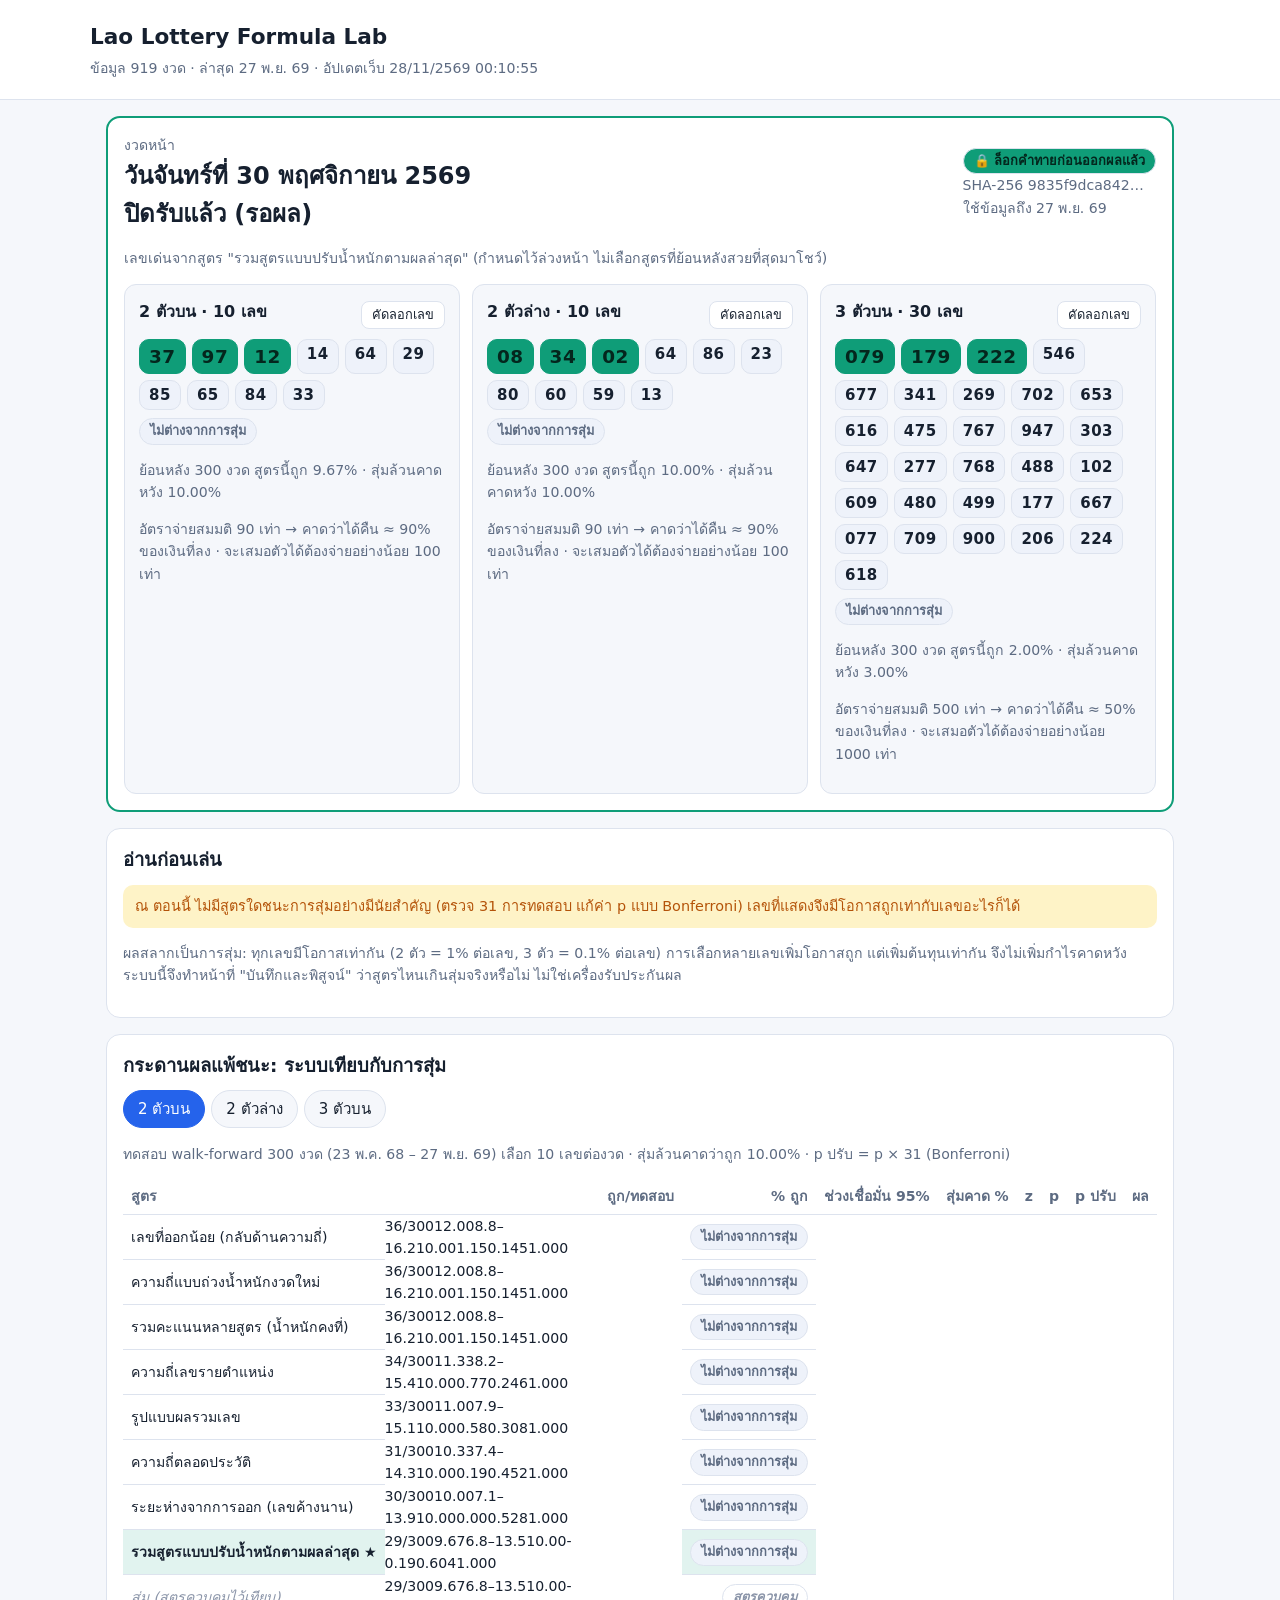
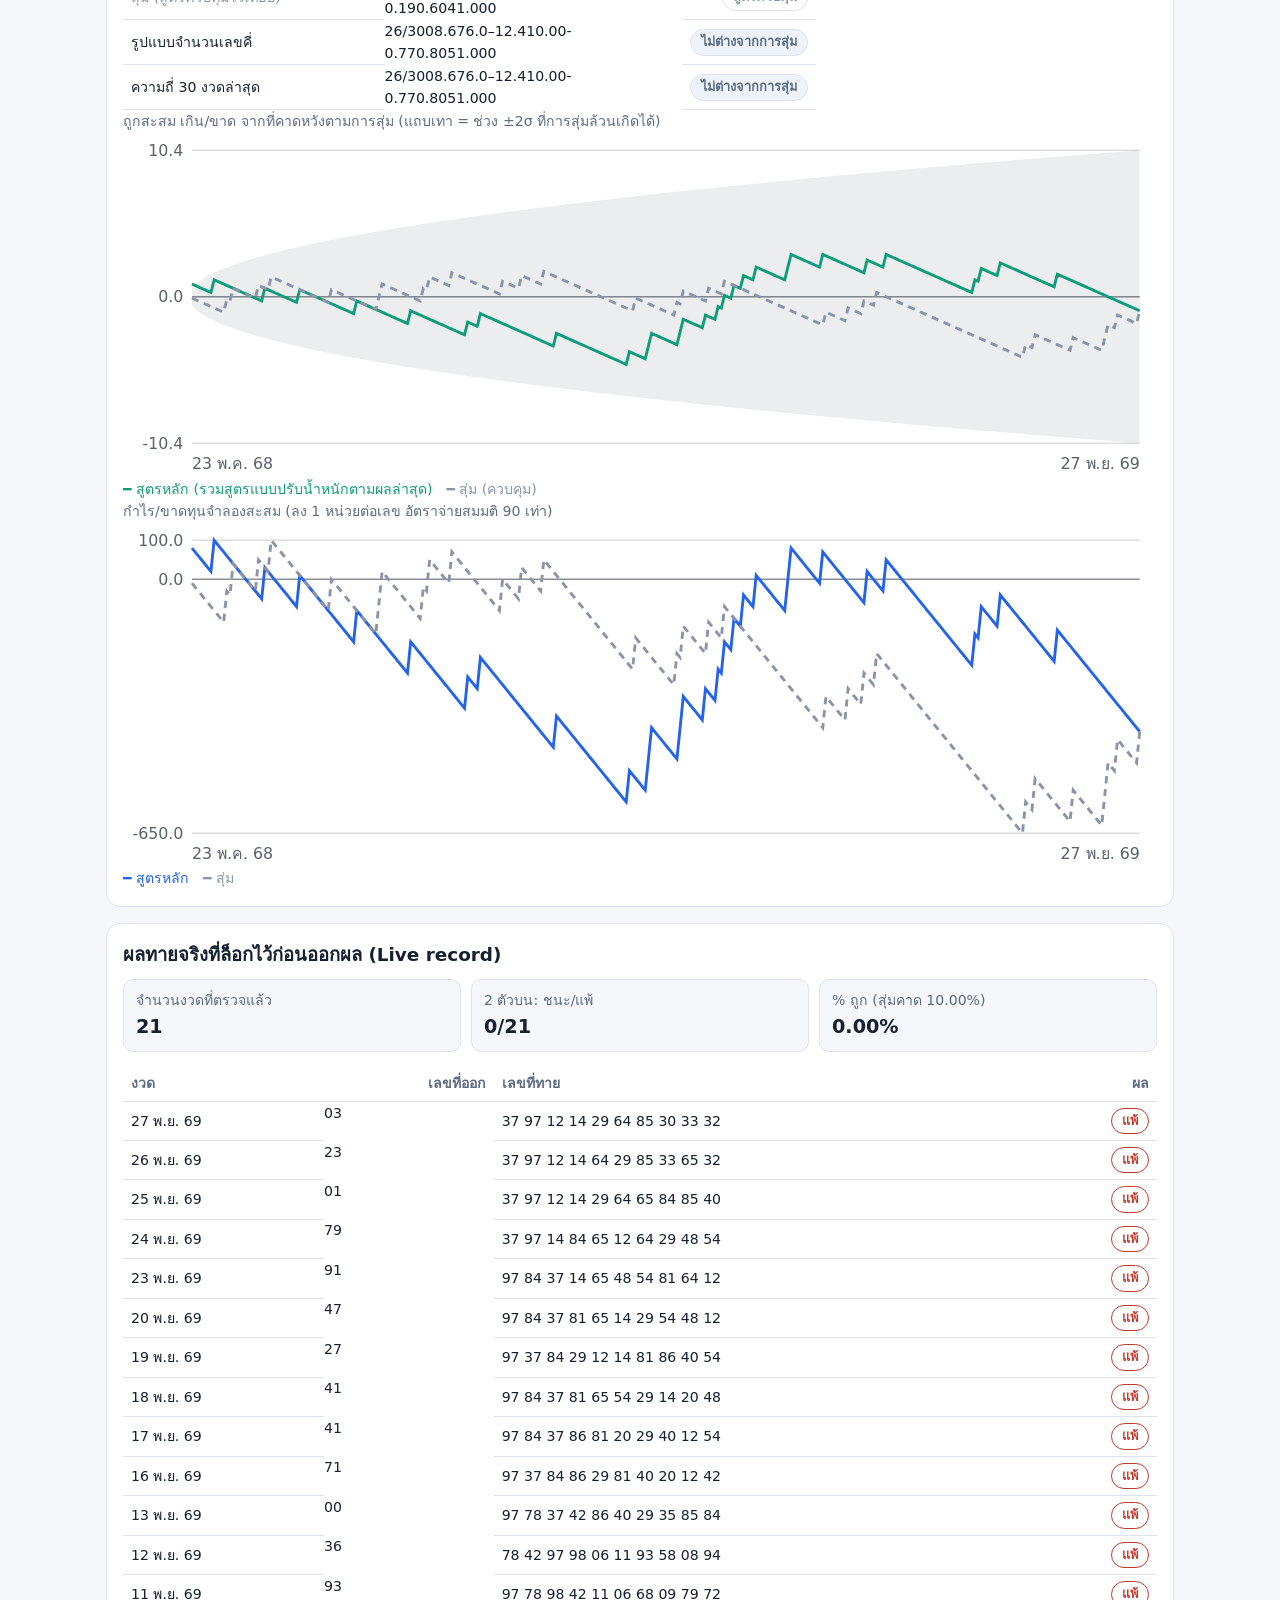
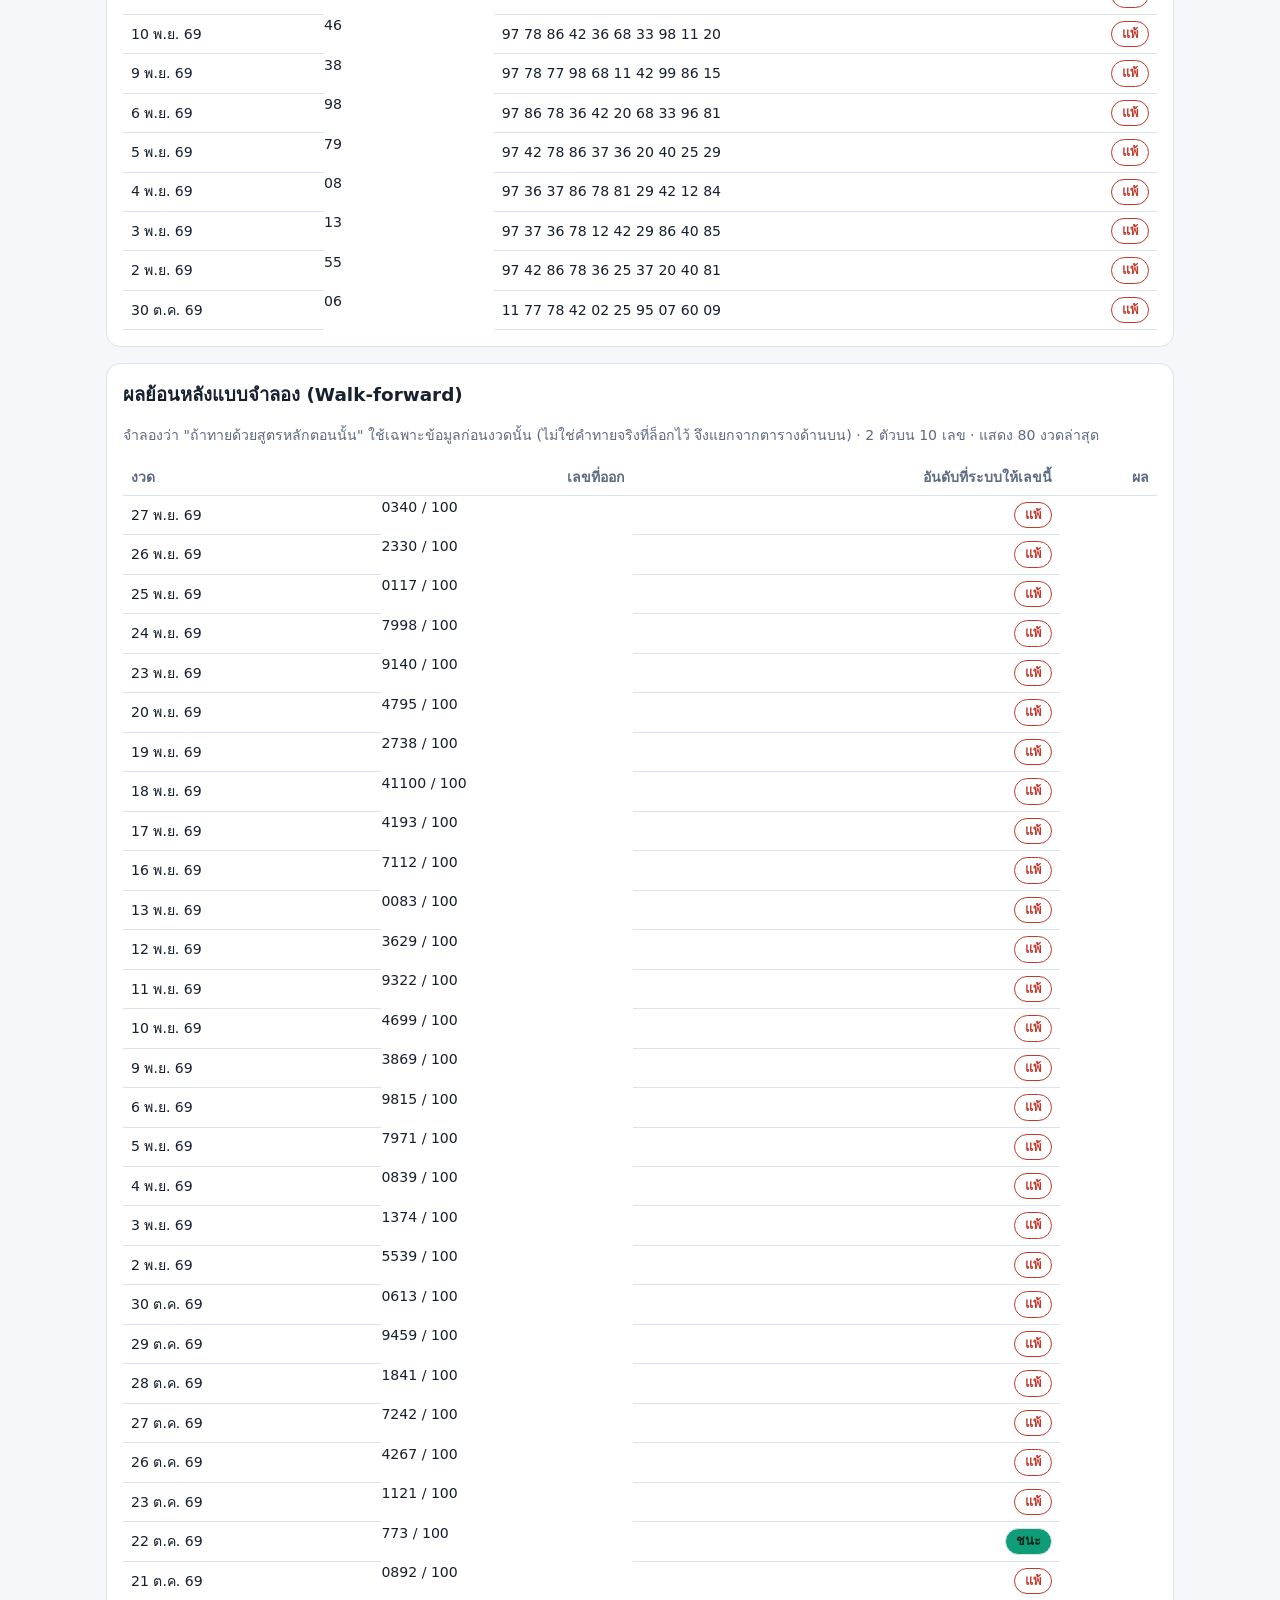
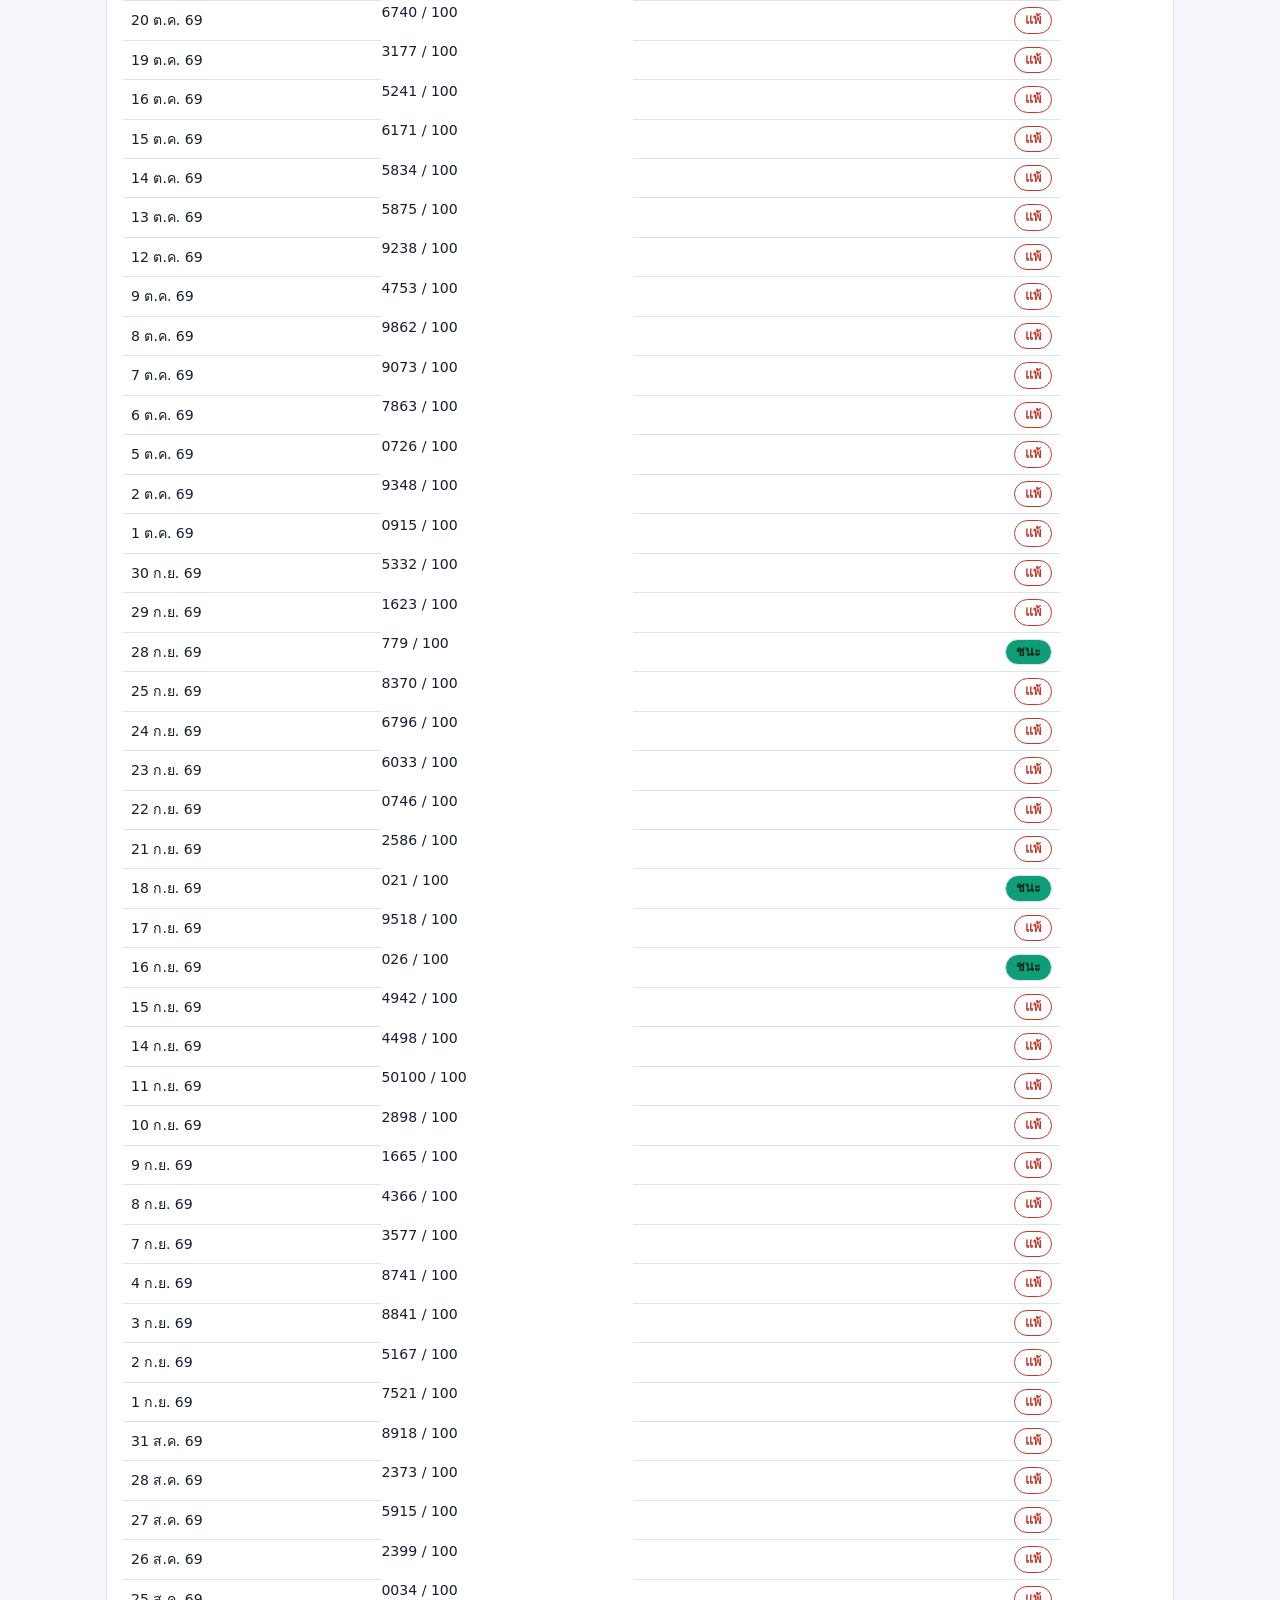
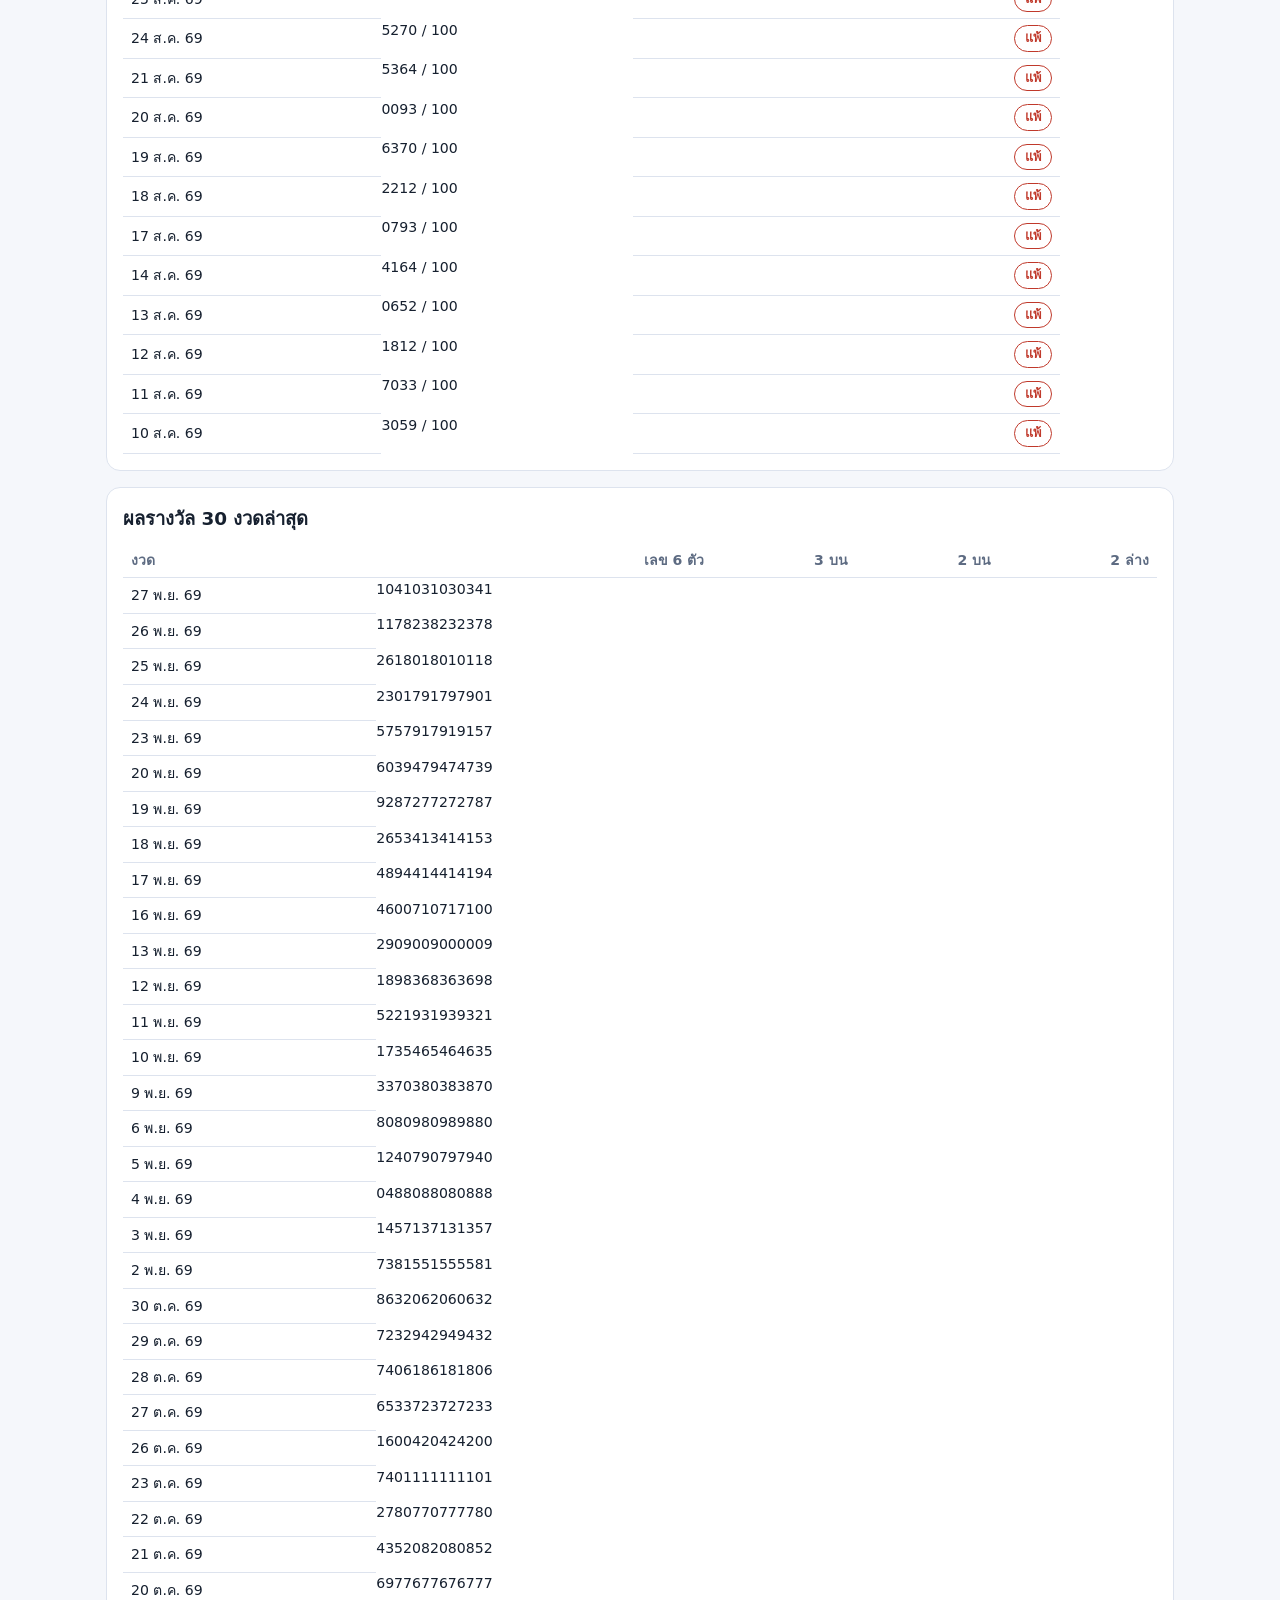
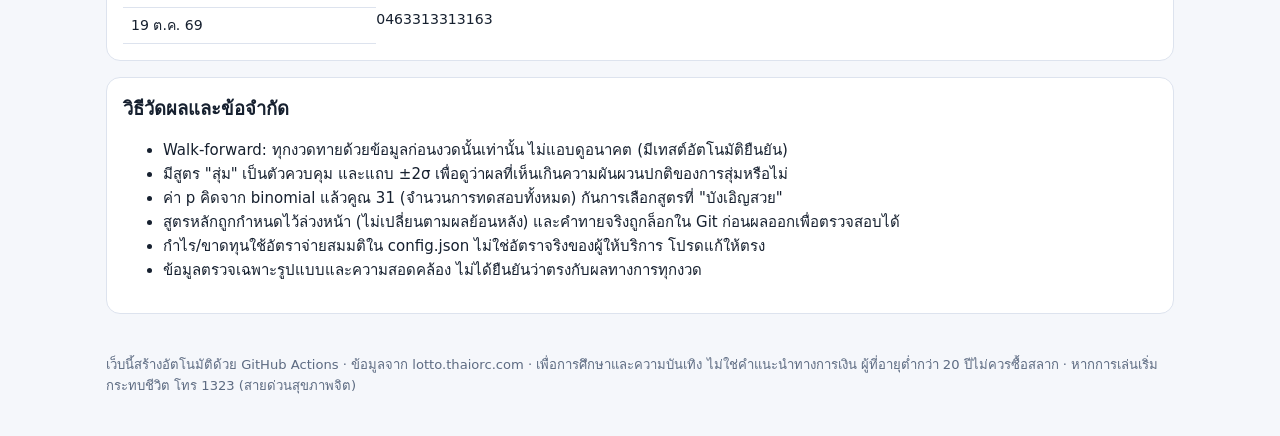
==== commit c2cab044: "Update results, predictions and site [skip ci]" ====
--- a/docs/index.html
+++ b/docs/index.html
@@ -73,7 +73,7 @@
 </footer>
 
 <script>
-const D = {"generated_at_utc": "2026-11-27T22:59:43+00:00", "total_draws": 919, "first_date": "2021-01-21", "data_through": "2026-11-27", "primary": {"key": "adaptive", "name": "รวมสูตรแบบปรับน้ำหนักตามผลล่าสุด"}, "window": 300, "bonferroni_m": 31, "next": {"target_date": "2026-11-30", "cutoff_hour_ict": 20, "locked": true, "created_at_utc": "2026-11-27T22:59:42+00:00", "sha256": "9835f9dca842c39e6bb991953b6ad2059c70c7492dca9a590434916ae6fa49da", "data_through": "2026-11-27", "kinds": {"top2": {"label": "2 ตัวบน", "picks": ["37", "97", "12", "14", "64", "29", "85", "65", "84", "33"], "hit_pct": 9.67, "baseline_pct": 10.0, "p_adj": 1.0, "verdict": "none", "verdict_text": "ไม่ต่างจากการสุ่ม", "weights": {"gap": 0.5091, "recent": 0.295, "cold": 0.1958, "frequency": 0.0, "decay": 0.0}, "ev": {"payout_assumed": 90, "return_per_unit_pct": 90.0, "breakeven_payout": 100}}, "top3": {"label": "3 ตัวบน", "picks": ["079", "179", "222", "546", "677", "341", "269", "702", "653", "616", "475", "767", "947", "303", "647", "277", "768", "488", "102", "609", "480", "499", "177", "667", "077", "709", "900", "206", "224", "618"], "hit_pct": 2.0, "baseline_pct": 3.0, "p_adj": 1.0, "verdict": "none", "verdict_text": "ไม่ต่างจากการสุ่ม", "weights": {"frequency": 0.4067, "decay": 0.2222, "pair": 0.2083, "recent": 0.1187, "sum": 0.0441}, "ev": {"payout_assumed": 500, "return_per_unit_pct": 50.0, "breakeven_payout": 1000}}, "bottom2": {"label": "2 ตัวล่าง", "picks": ["08", "34", "02", "64", "86", "23", "80", "60", "59", "13"], "hit_pct": 10.0, "baseline_pct": 10.0, "p_adj": 1.0, "verdict": "none", "verdict_text": "ไม่ต่างจากการสุ่ม", "weights": {"cold": 0.7521, "digit": 0.1289, "gap": 0.0779, "recent": 0.0411, "frequency": 0.0}, "ev": {"payout_assumed": 90, "return_per_unit_pct": 90.0, "breakeven_payout": 100}}}}, "backtest": {"top2": {"label": "2 ตัวบน", "picks": 10, "tests": 300, "baseline_pct": 10.0, "from": "2025-05-23", "to": "2026-11-27", "strategies": [{"key": "cold", "name": "เลขที่ออกน้อย (กลับด้านความถี่)", "is_control": false, "is_primary": false, "tests": 300, "hits": 36, "misses": 264, "hit_pct": 12.0, "baseline_pct": 10.0, "expected_hits": 30.0, "z": 1.15, "ci_low_pct": 8.8, "ci_high_pct": 16.17, "p_value": 0.1453, "p_adj": 1.0, "verdict": "none"}, {"key": "decay", "name": "ความถี่แบบถ่วงน้ำหนักงวดใหม่", "is_control": false, "is_primary": false, "tests": 300, "hits": 36, "misses": 264, "hit_pct": 12.0, "baseline_pct": 10.0, "expected_hits": 30.0, "z": 1.15, "ci_low_pct": 8.8, "ci_high_pct": 16.17, "p_value": 0.1453, "p_adj": 1.0, "verdict": "none"}, {"key": "ensemble", "name": "รวมคะแนนหลายสูตร (น้ำหนักคงที่)", "is_control": false, "is_primary": false, "tests": 300, "hits": 36, "misses": 264, "hit_pct": 12.0, "baseline_pct": 10.0, "expected_hits": 30.0, "z": 1.15, "ci_low_pct": 8.8, "ci_high_pct": 16.17, "p_value": 0.1453, "p_adj": 1.0, "verdict": "none"}, {"key": "digitpos", "name": "ความถี่เลขรายตำแหน่ง", "is_control": false, "is_primary": false, "tests": 300, "hits": 34, "misses": 266, "hit_pct": 11.33, "baseline_pct": 10.0, "expected_hits": 30.0, "z": 0.77, "ci_low_pct": 8.22, "ci_high_pct": 15.42, "p_value": 0.2458, "p_adj": 1.0, "verdict": "none"}, {"key": "sum", "name": "รูปแบบผลรวมเลข", "is_control": false, "is_primary": false, "tests": 300, "hits": 33, "misses": 267, "hit_pct": 11.0, "baseline_pct": 10.0, "expected_hits": 30.0, "z": 0.58, "ci_low_pct": 7.94, "ci_high_pct": 15.05, "p_value": 0.3083, "p_adj": 1.0, "verdict": "none"}, {"key": "frequency", "name": "ความถี่ตลอดประวัติ", "is_control": false, "is_primary": false, "tests": 300, "hits": 31, "misses": 269, "hit_pct": 10.33, "baseline_pct": 10.0, "expected_hits": 30.0, "z": 0.19, "ci_low_pct": 7.38, "ci_high_pct": 14.29, "p_value": 0.4516, "p_adj": 1.0, "verdict": "none"}, {"key": "gap", "name": "ระยะห่างจากการออก (เลขค้างนาน)", "is_control": false, "is_primary": false, "tests": 300, "hits": 30, "misses": 270, "hit_pct": 10.0, "baseline_pct": 10.0, "expected_hits": 30.0, "z": 0.0, "ci_low_pct": 7.09, "ci_high_pct": 13.92, "p_value": 0.5281, "p_adj": 1.0, "verdict": "none"}, {"key": "adaptive", "name": "รวมสูตรแบบปรับน้ำหนักตามผลล่าสุด", "is_control": false, "is_primary": true, "tests": 300, "hits": 29, "misses": 271, "hit_pct": 9.67, "baseline_pct": 10.0, "expected_hits": 30.0, "z": -0.19, "ci_low_pct": 6.81, "ci_high_pct": 13.54, "p_value": 0.6044, "p_adj": 1.0, "verdict": "none"}, {"key": "random", "name": "สุ่ม (สูตรควบคุมไว้เทียบ)", "is_control": true, "is_primary": false, "tests": 300, "hits": 29, "misses": 271, "hit_pct": 9.67, "baseline_pct": 10.0, "expected_hits": 30.0, "z": -0.19, "ci_low_pct": 6.81, "ci_high_pct": 13.54, "p_value": 0.6044, "p_adj": 1.0, "verdict": "control"}, {"key": "digit", "name": "รูปแบบจำนวนเลขคี่", "is_control": false, "is_primary": false, "tests": 300, "hits": 26, "misses": 274, "hit_pct": 8.67, "baseline_pct": 10.0, "expected_hits": 30.0, "z": -0.77, "ci_low_pct": 5.98, "ci_high_pct": 12.4, "p_value": 0.8051, "p_adj": 1.0, "verdict": "none"}, {"key": "recent", "name": "ความถี่ 30 งวดล่าสุด", "is_control": false, "is_primary": false, "tests": 300, "hits": 26, "misses": 274, "hit_pct": 8.67, "baseline_pct": 10.0, "expected_hits": 30.0, "z": -0.77, "ci_low_pct": 5.98, "ci_high_pct": 12.4, "p_value": 0.8051, "p_adj": 1.0, "verdict": "none"}], "records": [{"date": "2026-11-27", "actual": "03", "rank": 40, "hit": 0}, {"date": "2026-11-26", "actual": "23", "rank": 30, "hit": 0}, {"date": "2026-11-25", "actual": "01", "rank": 17, "hit": 0}, {"date": "2026-11-24", "actual": "79", "rank": 98, "hit": 0}, {"date": "2026-11-23", "actual": "91", "rank": 40, "hit": 0}, {"date": "2026-11-20", "actual": "47", "rank": 95, "hit": 0}, {"date": "2026-11-19", "actual": "27", "rank": 38, "hit": 0}, {"date": "2026-11-18", "actual": "41", "rank": 100, "hit": 0}, {"date": "2026-11-17", "actual": "41", "rank": 93, "hit": 0}, {"date": "2026-11-16", "actual": "71", "rank": 12, "hit": 0}, {"date": "2026-11-13", "actual": "00", "rank": 83, "hit": 0}, {"date": "2026-11-12", "actual": "36", "rank": 29, "hit": 0}, {"date": "2026-11-11", "actual": "93", "rank": 22, "hit": 0}, {"date": "2026-11-10", "actual": "46", "rank": 99, "hit": 0}, {"date": "2026-11-09", "actual": "38", "rank": 69, "hit": 0}, {"date": "2026-11-06", "actual": "98", "rank": 15, "hit": 0}, {"date": "2026-11-05", "actual": "79", "rank": 71, "hit": 0}, {"date": "2026-11-04", "actual": "08", "rank": 39, "hit": 0}, {"date": "2026-11-03", "actual": "13", "rank": 74, "hit": 0}, {"date": "2026-11-02", "actual": "55", "rank": 39, "hit": 0}, {"date": "2026-10-30", "actual": "06", "rank": 13, "hit": 0}, {"date": "2026-10-29", "actual": "94", "rank": 59, "hit": 0}, {"date": "2026-10-28", "actual": "18", "rank": 41, "hit": 0}, {"date": "2026-10-27", "actual": "72", "rank": 42, "hit": 0}, {"date": "2026-10-26", "actual": "42", "rank": 67, "hit": 0}, {"date": "2026-10-23", "actual": "11", "rank": 21, "hit": 0}, {"date": "2026-10-22", "actual": "77", "rank": 3, "hit": 1}, {"date": "2026-10-21", "actual": "08", "rank": 92, "hit": 0}, {"date": "2026-10-20", "actual": "67", "rank": 40, "hit": 0}, {"date": "2026-10-19", "actual": "31", "rank": 77, "hit": 0}, {"date": "2026-10-16", "actual": "52", "rank": 41, "hit": 0}, {"date": "2026-10-15", "actual": "61", "rank": 71, "hit": 0}, {"date": "2026-10-14", "actual": "58", "rank": 34, "hit": 0}, {"date": "2026-10-13", "actual": "58", "rank": 75, "hit": 0}, {"date": "2026-10-12", "actual": "92", "rank": 38, "hit": 0}, {"date": "2026-10-09", "actual": "47", "rank": 53, "hit": 0}, {"date": "2026-10-08", "actual": "98", "rank": 62, "hit": 0}, {"date": "2026-10-07", "actual": "90", "rank": 73, "hit": 0}, {"date": "2026-10-06", "actual": "78", "rank": 63, "hit": 0}, {"date": "2026-10-05", "actual": "07", "rank": 26, "hit": 0}, {"date": "2026-10-02", "actual": "93", "rank": 48, "hit": 0}, {"date": "2026-10-01", "actual": "09", "rank": 15, "hit": 0}, {"date": "2026-09-30", "actual": "53", "rank": 32, "hit": 0}, {"date": "2026-09-29", "actual": "16", "rank": 23, "hit": 0}, {"date": "2026-09-28", "actual": "77", "rank": 9, "hit": 1}, {"date": "2026-09-25", "actual": "83", "rank": 70, "hit": 0}, {"date": "2026-09-24", "actual": "67", "rank": 96, "hit": 0}, {"date": "2026-09-23", "actual": "60", "rank": 33, "hit": 0}, {"date": "2026-09-22", "actual": "07", "rank": 46, "hit": 0}, {"date": "2026-09-21", "actual": "25", "rank": 86, "hit": 0}, {"date": "2026-09-18", "actual": "02", "rank": 1, "hit": 1}, {"date": "2026-09-17", "actual": "95", "rank": 18, "hit": 0}, {"date": "2026-09-16", "actual": "02", "rank": 6, "hit": 1}, {"date": "2026-09-15", "actual": "49", "rank": 42, "hit": 0}, {"date": "2026-09-14", "actual": "44", "rank": 98, "hit": 0}, {"date": "2026-09-11", "actual": "50", "rank": 100, "hit": 0}, {"date": "2026-09-10", "actual": "28", "rank": 98, "hit": 0}, {"date": "2026-09-09", "actual": "16", "rank": 65, "hit": 0}, {"date": "2026-09-08", "actual": "43", "rank": 66, "hit": 0}, {"date": "2026-09-07", "actual": "35", "rank": 77, "hit": 0}, {"date": "2026-09-04", "actual": "87", "rank": 41, "hit": 0}, {"date": "2026-09-03", "actual": "88", "rank": 41, "hit": 0}, {"date": "2026-09-02", "actual": "51", "rank": 67, "hit": 0}, {"date": "2026-09-01", "actual": "75", "rank": 21, "hit": 0}, {"date": "2026-08-31", "actual": "89", "rank": 18, "hit": 0}, {"date": "2026-08-28", "actual": "23", "rank": 73, "hit": 0}, {"date": "2026-08-27", "actual": "59", "rank": 15, "hit": 0}, {"date": "2026-08-26", "actual": "23", "rank": 99, "hit": 0}, {"date": "2026-08-25", "actual": "00", "rank": 34, "hit": 0}, {"date": "2026-08-24", "actual": "52", "rank": 70, "hit": 0}, {"date": "2026-08-21", "actual": "53", "rank": 64, "hit": 0}, {"date": "2026-08-20", "actual": "00", "rank": 93, "hit": 0}, {"date": "2026-08-19", "actual": "63", "rank": 70, "hit": 0}, {"date": "2026-08-18", "actual": "22", "rank": 12, "hit": 0}, {"date": "2026-08-17", "actual": "07", "rank": 93, "hit": 0}, {"date": "2026-08-14", "actual": "41", "rank": 64, "hit": 0}, {"date": "2026-08-13", "actual": "06", "rank": 52, "hit": 0}, {"date": "2026-08-12", "actual": "18", "rank": 12, "hit": 0}, {"date": "2026-08-11", "actual": "70", "rank": 33, "hit": 0}, {"date": "2026-08-10", "actual": "30", "rank": 59, "hit": 0}], "chart": {"dates": ["2025-05-23", "2025-05-26", "2025-05-28", "2025-05-30", "2025-06-02", "2025-06-04", "2025-06-06", "2025-06-09", "2025-06-11", "2025-06-13", "2025-06-16", "2025-06-18", "2025-06-20", "2025-06-23", "2025-06-25", "2025-06-27", "2025-06-30", "2025-07-02", "2025-07-04", "2025-07-07", "2025-07-09", "2025-07-11", "2025-07-14", "2025-07-16", "2025-07-18", "2025-07-21", "2025-07-23", "2025-07-25", "2025-07-28", "2025-07-30", "2025-08-01", "2025-08-04", "2025-08-06", "2025-08-08", "2025-08-11", "2025-08-13", "2025-08-15", "2025-08-18", "2025-08-20", "2025-08-22", "2025-08-25", "2025-08-27", "2025-08-29", "2025-09-01", "2025-09-03", "2025-09-05", "2025-09-08", "2025-09-10", "2025-09-12", "2025-09-15", "2025-09-17", "2025-09-19", "2025-09-22", "2025-09-24", "2025-09-26", "2025-09-29", "2025-10-01", "2025-10-03", "2025-10-06", "2025-10-08", "2025-10-10", "2025-10-13", "2025-10-15", "2025-10-17", "2025-10-20", "2025-10-22", "2025-10-24", "2025-10-27", "2025-10-29", "2025-10-31", "2025-11-03", "2025-11-05", "2025-11-07", "2025-11-10", "2025-11-12", "2025-11-14", "2025-11-17", "2025-11-19", "2025-11-21", "2025-11-24", "2025-11-26", "2025-11-28", "2025-12-03", "2025-12-05", "2025-12-08", "2025-12-10", "2025-12-12", "2025-12-15", "2025-12-17", "2025-12-19", "2025-12-22", "2025-12-24", "2025-12-26", "2025-12-29", "2025-12-31", "2026-01-02", "2026-01-05", "2026-01-07", "2026-01-09", "2026-01-12", "2026-01-14", "2026-01-16", "2026-01-19", "2026-01-21", "2026-01-23", "2026-01-26", "2026-01-28", "2026-01-30", "2026-02-02", "2026-02-04", "2026-02-06", "2026-02-09", "2026-02-11", "2026-02-13", "2026-02-16", "2026-02-18", "2026-02-20", "2026-02-23", "2026-02-27", "2026-03-02", "2026-03-04", "2026-03-06", "2026-03-11", "2026-03-13", "2026-03-16", "2026-03-18", "2026-03-20", "2026-03-23", "2026-03-25", "2026-03-27", "2026-03-30", "2026-04-01", "2026-04-02", "2026-04-03", "2026-04-06", "2026-04-07", "2026-04-08", "2026-04-09", "2026-04-10", "2026-04-13", "2026-04-17", "2026-04-20", "2026-04-21", "2026-04-22", "2026-04-23", "2026-04-24", "2026-04-27", "2026-04-28", "2026-04-29", "2026-04-30", "2026-05-04", "2026-05-05", "2026-05-06", "2026-05-07", "2026-05-08", "2026-05-11", "2026-05-12", "2026-05-13", "2026-05-14", "2026-05-15", "2026-05-18", "2026-05-19", "2026-05-20", "2026-05-21", "2026-05-22", "2026-05-25", "2026-05-26", "2026-05-27", "2026-05-28", "2026-05-29", "2026-06-01", "2026-06-02", "2026-06-03", "2026-06-04", "2026-06-05", "2026-06-08", "2026-06-09", "2026-06-10", "2026-06-11", "2026-06-12", "2026-06-15", "2026-06-16", "2026-06-17", "2026-06-18", "2026-06-19", "2026-06-22", "2026-06-23", "2026-06-24", "2026-06-25", "2026-06-26", "2026-06-29", "2026-06-30", "2026-07-01", "2026-07-02", "2026-07-03", "2026-07-06", "2026-07-07", "2026-07-08", "2026-07-09", "2026-07-10", "2026-07-13", "2026-07-14", "2026-07-15", "2026-07-16", "2026-07-17", "2026-07-20", "2026-07-21", "2026-07-22", "2026-07-23", "2026-07-24", "2026-07-27", "2026-07-28", "2026-07-29", "2026-07-30", "2026-07-31", "2026-08-03", "2026-08-04", "2026-08-05", "2026-08-06", "2026-08-07", "2026-08-10", "2026-08-11", "2026-08-12", "2026-08-13", "2026-08-14", "2026-08-17", "2026-08-18", "2026-08-19", "2026-08-20", "2026-08-21", "2026-08-24", "2026-08-25", "2026-08-26", "2026-08-27", "2026-08-28", "2026-08-31", "2026-09-01", "2026-09-02", "2026-09-03", "2026-09-04", "2026-09-07", "2026-09-08", "2026-09-09", "2026-09-10", "2026-09-11", "2026-09-14", "2026-09-15", "2026-09-16", "2026-09-17", "2026-09-18", "2026-09-21", "2026-09-22", "2026-09-23", "2026-09-24", "2026-09-25", "2026-09-28", "2026-09-29", "2026-09-30", "2026-10-01", "2026-10-02", "2026-10-05", "2026-10-06", "2026-10-07", "2026-10-08", "2026-10-09", "2026-10-12", "2026-10-13", "2026-10-14", "2026-10-15", "2026-10-16", "2026-10-19", "2026-10-20", "2026-10-21", "2026-10-22", "2026-10-23", "2026-10-26", "2026-10-27", "2026-10-28", "2026-10-29", "2026-10-30", "2026-11-02", "2026-11-03", "2026-11-04", "2026-11-05", "2026-11-06", "2026-11-09", "2026-11-10", "2026-11-11", "2026-11-12", "2026-11-13", "2026-11-16", "2026-11-17", "2026-11-18", "2026-11-19", "2026-11-20", "2026-11-23", "2026-11-24", "2026-11-25", "2026-11-26", "2026-11-27"], "primary": [0.9, 0.8, 0.7, 0.6, 0.5, 0.4, 0.3, 1.2, 1.1, 1.0, 0.9, 0.8, 0.7, 0.6, 0.5, 0.4, 0.3, 0.2, 0.1, 0.0, -0.1, -0.2, -0.3, 0.6, 0.5, 0.4, 0.3, 0.2, 0.1, 0.0, -0.1, -0.2, -0.3, -0.4, 0.5, 0.4, 0.3, 0.2, 0.1, 0.0, -0.1, -0.2, -0.3, -0.4, -0.5, -0.6, -0.7, -0.8, -0.9, -1.0, -1.1, -1.2, -0.3, -0.4, -0.5, -0.6, -0.7, -0.8, -0.9, -1.0, -1.1, -1.2, -1.3, -1.4, -1.5, -1.6, -1.7, -1.8, -1.9, -1.0, -1.1, -1.2, -1.3, -1.4, -1.5, -1.6, -1.7, -1.8, -1.9, -2.0, -2.1, -2.2, -2.3, -2.4, -2.5, -2.6, -2.7, -1.8, -1.9, -2.0, -2.1, -1.2, -1.3, -1.4, -1.5, -1.6, -1.7, -1.8, -1.9, -2.0, -2.1, -2.2, -2.3, -2.4, -2.5, -2.6, -2.7, -2.8, -2.9, -3.0, -3.1, -3.2, -3.3, -3.4, -3.5, -2.6, -2.7, -2.8, -2.9, -3.0, -3.1, -3.2, -3.3, -3.4, -3.5, -3.6, -3.7, -3.8, -3.9, -4.0, -4.1, -4.2, -4.3, -4.4, -4.5, -4.6, -4.7, -4.8, -3.9, -4.0, -4.1, -4.2, -4.3, -4.4, -3.5, -2.6, -2.7, -2.8, -2.9, -3.0, -3.1, -3.2, -3.3, -3.4, -2.5, -1.6, -1.7, -1.8, -1.9, -2.0, -2.1, -2.2, -1.3, -1.4, -1.5, -1.6, -0.7, -0.8, 0.1, -0.0, -0.1, 0.8, 0.7, 0.6, 1.5, 1.4, 1.3, 1.2, 2.1, 2.0, 1.9, 1.8, 1.7, 1.6, 1.5, 1.4, 1.3, 1.2, 2.1, 3.0, 2.9, 2.8, 2.7, 2.6, 2.5, 2.4, 2.3, 2.2, 2.1, 3.0, 2.9, 2.8, 2.7, 2.6, 2.5, 2.4, 2.3, 2.2, 2.1, 2.0, 1.9, 1.8, 1.7, 2.6, 2.5, 2.4, 2.3, 2.2, 2.1, 3.0, 2.9, 2.8, 2.7, 2.6, 2.5, 2.4, 2.3, 2.2, 2.1, 2.0, 1.9, 1.8, 1.7, 1.6, 1.5, 1.4, 1.3, 1.2, 1.1, 1.0, 0.9, 0.8, 0.7, 0.6, 0.5, 0.4, 0.3, 1.2, 1.1, 2.0, 1.9, 1.8, 1.7, 1.6, 1.5, 2.4, 2.3, 2.2, 2.1, 2.0, 1.9, 1.8, 1.7, 1.6, 1.5, 1.4, 1.3, 1.2, 1.1, 1.0, 0.9, 0.8, 0.7, 1.6, 1.5, 1.4, 1.3, 1.2, 1.1, 1.0, 0.9, 0.8, 0.7, 0.6, 0.5, 0.4, 0.3, 0.2, 0.1, -0.0, -0.1, -0.2, -0.3, -0.4, -0.5, -0.6, -0.7, -0.8, -0.9, -1.0], "control": [-0.1, -0.2, -0.3, -0.4, -0.5, -0.6, -0.7, -0.8, -0.9, -1.0, -1.1, -0.2, -0.3, 0.6, 0.5, 0.4, 0.3, 0.2, 0.1, 0.0, -0.1, 0.8, 0.7, 0.6, 0.5, 1.4, 1.3, 1.2, 1.1, 1.0, 0.9, 0.8, 0.7, 0.6, 0.5, 0.4, 0.3, 0.2, 0.1, 0.0, -0.1, -0.2, -0.3, -0.4, 0.5, 0.4, 0.3, 0.2, 0.1, 0.0, -0.1, -0.2, -0.3, -0.4, -0.5, -0.6, -0.7, -0.8, -0.9, 0.0, 0.9, 0.8, 0.7, 0.6, 0.5, 0.4, 0.3, 0.2, 0.1, 0.0, -0.1, -0.2, -0.3, 0.6, 0.5, 1.4, 1.3, 1.2, 1.1, 1.0, 0.9, 0.8, 1.7, 1.6, 1.5, 1.4, 1.3, 1.2, 1.1, 1.0, 0.9, 0.8, 0.7, 0.6, 0.5, 0.4, 0.3, 0.2, 1.1, 1.0, 0.9, 0.8, 0.7, 0.6, 1.5, 1.4, 1.3, 1.2, 1.1, 1.0, 0.9, 1.8, 1.7, 1.6, 1.5, 1.4, 1.3, 1.2, 1.1, 1.0, 0.9, 0.8, 0.7, 0.6, 0.5, 0.4, 0.3, 0.2, 0.1, -0.0, -0.1, -0.2, -0.3, -0.4, -0.5, -0.6, -0.7, -0.8, -0.9, -1.0, -0.1, -0.2, -0.3, -0.4, -0.5, -0.6, -0.7, -0.8, -0.9, -1.0, -1.1, -1.2, -1.3, -0.4, -0.5, 0.4, 0.3, 0.2, 0.1, -0.0, -0.1, -0.2, -0.3, 0.6, 0.5, 0.4, 0.3, 0.2, 1.1, 1.0, 0.9, 0.8, 0.7, 0.6, 0.5, 0.4, 0.3, 0.2, 0.1, -0.0, -0.1, -0.2, -0.3, -0.4, -0.5, -0.6, -0.7, -0.8, -0.9, -1.0, -1.1, -1.2, -1.3, -1.4, -1.5, -1.6, -1.7, -1.8, -1.9, -2.0, -1.1, -1.2, -1.3, -1.4, -1.5, -1.6, -1.7, -0.8, -0.9, -1.0, -1.1, -1.2, -0.3, -0.4, -0.5, -0.6, 0.3, 0.2, 0.1, -0.0, -0.1, -0.2, -0.3, -0.4, -0.5, -0.6, -0.7, -0.8, -0.9, -1.0, -1.1, -1.2, -1.3, -1.4, -1.5, -1.6, -1.7, -1.8, -1.9, -2.0, -2.1, -2.2, -2.3, -2.4, -2.5, -2.6, -2.7, -2.8, -2.9, -3.0, -3.1, -3.2, -3.3, -3.4, -3.5, -3.6, -3.7, -3.8, -3.9, -4.0, -4.1, -4.2, -4.3, -3.4, -3.5, -3.6, -2.7, -2.8, -2.9, -3.0, -3.1, -3.2, -3.3, -3.4, -3.5, -3.6, -3.7, -3.8, -2.9, -3.0, -3.1, -3.2, -3.3, -3.4, -3.5, -3.6, -3.7, -3.8, -2.9, -2.0, -2.1, -2.2, -1.3, -1.4, -1.5, -1.6, -1.7, -1.8, -1.9, -1.0], "band": [0.6, 0.849, 1.039, 1.2, 1.342, 1.47, 1.587, 1.697, 1.8, 1.897, 1.99, 2.078, 2.163, 2.245, 2.324, 2.4, 2.474, 2.546, 2.615, 2.683, 2.75, 2.814, 2.877, 2.939, 3.0, 3.059, 3.118, 3.175, 3.231, 3.286, 3.341, 3.394, 3.447, 3.499, 3.55, 3.6, 3.65, 3.699, 3.747, 3.795, 3.842, 3.888, 3.934, 3.98, 4.025, 4.069, 4.113, 4.157, 4.2, 4.243, 4.285, 4.327, 4.368, 4.409, 4.45, 4.49, 4.53, 4.569, 4.609, 4.648, 4.686, 4.724, 4.762, 4.8, 4.837, 4.874, 4.911, 4.948, 4.984, 5.02, 5.056, 5.091, 5.126, 5.161, 5.196, 5.231, 5.265, 5.299, 5.333, 5.367, 5.4, 5.433, 5.466, 5.499, 5.532, 5.564, 5.596, 5.628, 5.66, 5.692, 5.724, 5.755, 5.786, 5.817, 5.848, 5.879, 5.909, 5.94, 5.97, 6.0, 6.03, 6.06, 6.089, 6.119, 6.148, 6.177, 6.206, 6.235, 6.264, 6.293, 6.321, 6.35, 6.378, 6.406, 6.434, 6.462, 6.49, 6.518, 6.545, 6.573, 6.6, 6.627, 6.654, 6.681, 6.708, 6.735, 6.762, 6.788, 6.815, 6.841, 6.867, 6.893, 6.92, 6.946, 6.971, 6.997, 7.023, 7.048, 7.074, 7.099, 7.125, 7.15, 7.175, 7.2, 7.225, 7.25, 7.275, 7.299, 7.324, 7.348, 7.373, 7.397, 7.422, 7.446, 7.47, 7.494, 7.518, 7.542, 7.566, 7.589, 7.613, 7.637, 7.66, 7.684, 7.707, 7.73, 7.754, 7.777, 7.8, 7.823, 7.846, 7.869, 7.892, 7.915, 7.937, 7.96, 7.982, 8.005, 8.027, 8.05, 8.072, 8.094, 8.117, 8.139, 8.161, 8.183, 8.205, 8.227, 8.249, 8.27, 8.292, 8.314, 8.335, 8.357, 8.379, 8.4, 8.421, 8.443, 8.464, 8.485, 8.506, 8.528, 8.549, 8.57, 8.591, 8.612, 8.632, 8.653, 8.674, 8.695, 8.716, 8.736, 8.757, 8.777, 8.798, 8.818, 8.839, 8.859, 8.879, 8.899, 8.92, 8.94, 8.96, 8.98, 9.0, 9.02, 9.04, 9.06, 9.08, 9.099, 9.119, 9.139, 9.159, 9.178, 9.198, 9.217, 9.237, 9.256, 9.276, 9.295, 9.315, 9.334, 9.353, 9.372, 9.391, 9.411, 9.43, 9.449, 9.468, 9.487, 9.506, 9.525, 9.544, 9.562, 9.581, 9.6, 9.619, 9.637, 9.656, 9.675, 9.693, 9.712, 9.73, 9.749, 9.767, 9.786, 9.804, 9.822, 9.841, 9.859, 9.877, 9.895, 9.914, 9.932, 9.95, 9.968, 9.986, 10.004, 10.022, 10.04, 10.058, 10.076, 10.094, 10.111, 10.129, 10.147, 10.165, 10.182, 10.2, 10.218, 10.235, 10.253, 10.27, 10.288, 10.305, 10.323, 10.34, 10.358, 10.375, 10.392], "pnl_primary": [80, 70, 60, 50, 40, 30, 20, 100, 90, 80, 70, 60, 50, 40, 30, 20, 10, 0, -10, -20, -30, -40, -50, 30, 20, 10, 0, -10, -20, -30, -40, -50, -60, -70, 10, 0, -10, -20, -30, -40, -50, -60, -70, -80, -90, -100, -110, -120, -130, -140, -150, -160, -80, -90, -100, -110, -120, -130, -140, -150, -160, -170, -180, -190, -200, -210, -220, -230, -240, -160, -170, -180, -190, -200, -210, -220, -230, -240, -250, -260, -270, -280, -290, -300, -310, -320, -330, -250, -260, -270, -280, -200, -210, -220, -230, -240, -250, -260, -270, -280, -290, -300, -310, -320, -330, -340, -350, -360, -370, -380, -390, -400, -410, -420, -430, -350, -360, -370, -380, -390, -400, -410, -420, -430, -440, -450, -460, -470, -480, -490, -500, -510, -520, -530, -540, -550, -560, -570, -490, -500, -510, -520, -530, -540, -460, -380, -390, -400, -410, -420, -430, -440, -450, -460, -380, -300, -310, -320, -330, -340, -350, -360, -280, -290, -300, -310, -230, -240, -160, -170, -180, -100, -110, -120, -40, -50, -60, -70, 10, 0, -10, -20, -30, -40, -50, -60, -70, -80, 0, 80, 70, 60, 50, 40, 30, 20, 10, 0, -10, 70, 60, 50, 40, 30, 20, 10, 0, -10, -20, -30, -40, -50, -60, 20, 10, 0, -10, -20, -30, 50, 40, 30, 20, 10, 0, -10, -20, -30, -40, -50, -60, -70, -80, -90, -100, -110, -120, -130, -140, -150, -160, -170, -180, -190, -200, -210, -220, -140, -150, -70, -80, -90, -100, -110, -120, -40, -50, -60, -70, -80, -90, -100, -110, -120, -130, -140, -150, -160, -170, -180, -190, -200, -210, -130, -140, -150, -160, -170, -180, -190, -200, -210, -220, -230, -240, -250, -260, -270, -280, -290, -300, -310, -320, -330, -340, -350, -360, -370, -380, -390], "pnl_control": [-10, -20, -30, -40, -50, -60, -70, -80, -90, -100, -110, -30, -40, 40, 30, 20, 10, 0, -10, -20, -30, 50, 40, 30, 20, 100, 90, 80, 70, 60, 50, 40, 30, 20, 10, 0, -10, -20, -30, -40, -50, -60, -70, -80, 0, -10, -20, -30, -40, -50, -60, -70, -80, -90, -100, -110, -120, -130, -140, -60, 20, 10, 0, -10, -20, -30, -40, -50, -60, -70, -80, -90, -100, -20, -30, 50, 40, 30, 20, 10, 0, -10, 70, 60, 50, 40, 30, 20, 10, 0, -10, -20, -30, -40, -50, -60, -70, -80, 0, -10, -20, -30, -40, -50, 30, 20, 10, 0, -10, -20, -30, 50, 40, 30, 20, 10, 0, -10, -20, -30, -40, -50, -60, -70, -80, -90, -100, -110, -120, -130, -140, -150, -160, -170, -180, -190, -200, -210, -220, -230, -150, -160, -170, -180, -190, -200, -210, -220, -230, -240, -250, -260, -270, -190, -200, -120, -130, -140, -150, -160, -170, -180, -190, -110, -120, -130, -140, -150, -70, -80, -90, -100, -110, -120, -130, -140, -150, -160, -170, -180, -190, -200, -210, -220, -230, -240, -250, -260, -270, -280, -290, -300, -310, -320, -330, -340, -350, -360, -370, -380, -300, -310, -320, -330, -340, -350, -360, -280, -290, -300, -310, -320, -240, -250, -260, -270, -190, -200, -210, -220, -230, -240, -250, -260, -270, -280, -290, -300, -310, -320, -330, -340, -350, -360, -370, -380, -390, -400, -410, -420, -430, -440, -450, -460, -470, -480, -490, -500, -510, -520, -530, -540, -550, -560, -570, -580, -590, -600, -610, -620, -630, -640, -650, -570, -580, -590, -510, -520, -530, -540, -550, -560, -570, -580, -590, -600, -610, -620, -540, -550, -560, -570, -580, -590, -600, -610, -620, -630, -550, -470, -480, -490, -410, -420, -430, -440, -450, -460, -470, -390]}}, "top3": {"label": "3 ตัวบน", "picks": 30, "tests": 300, "baseline_pct": 3.0, "from": "2025-05-23", "to": "2026-11-27", "strategies": [{"key": "sum", "name": "รูปแบบผลรวมเลข", "is_control": false, "is_primary": false, "tests": 300, "hits": 10, "misses": 290, "hit_pct": 3.33, "baseline_pct": 3.0, "expected_hits": 9.0, "z": 0.34, "ci_low_pct": 1.82, "ci_high_pct": 6.03, "p_value": 0.4126, "p_adj": 1.0, "verdict": "none"}, {"key": "pair", "name": "ความถี่คู่เลขติดกัน", "is_control": false, "is_primary": false, "tests": 300, "hits": 9, "misses": 291, "hit_pct": 3.0, "baseline_pct": 3.0, "expected_hits": 9.0, "z": 0.0, "ci_low_pct": 1.59, "ci_high_pct": 5.6, "p_value": 0.5464, "p_adj": 1.0, "verdict": "none"}, {"key": "digitpos", "name": "ความถี่เลขรายตำแหน่ง", "is_control": false, "is_primary": false, "tests": 300, "hits": 8, "misses": 292, "hit_pct": 2.67, "baseline_pct": 3.0, "expected_hits": 9.0, "z": -0.34, "ci_low_pct": 1.36, "ci_high_pct": 5.17, "p_value": 0.6797, "p_adj": 1.0, "verdict": "none"}, {"key": "frequency", "name": "ความถี่ตลอดประวัติ", "is_control": false, "is_primary": false, "tests": 300, "hits": 8, "misses": 292, "hit_pct": 2.67, "baseline_pct": 3.0, "expected_hits": 9.0, "z": -0.34, "ci_low_pct": 1.36, "ci_high_pct": 5.17, "p_value": 0.6797, "p_adj": 1.0, "verdict": "none"}, {"key": "cold", "name": "เลขที่ออกน้อย (กลับด้านความถี่)", "is_control": false, "is_primary": false, "tests": 300, "hits": 7, "misses": 293, "hit_pct": 2.33, "baseline_pct": 3.0, "expected_hits": 9.0, "z": -0.68, "ci_low_pct": 1.13, "ci_high_pct": 4.74, "p_value": 0.7974, "p_adj": 1.0, "verdict": "none"}, {"key": "gap", "name": "ระยะห่างจากการออก (เลขค้างนาน)", "is_control": false, "is_primary": false, "tests": 300, "hits": 7, "misses": 293, "hit_pct": 2.33, "baseline_pct": 3.0, "expected_hits": 9.0, "z": -0.68, "ci_low_pct": 1.13, "ci_high_pct": 4.74, "p_value": 0.7974, "p_adj": 1.0, "verdict": "none"}, {"key": "adaptive", "name": "รวมสูตรแบบปรับน้ำหนักตามผลล่าสุด", "is_control": false, "is_primary": true, "tests": 300, "hits": 6, "misses": 294, "hit_pct": 2.0, "baseline_pct": 3.0, "expected_hits": 9.0, "z": -1.02, "ci_low_pct": 0.92, "ci_high_pct": 4.29, "p_value": 0.888, "p_adj": 1.0, "verdict": "none"}, {"key": "decay", "name": "ความถี่แบบถ่วงน้ำหนักงวดใหม่", "is_control": false, "is_primary": false, "tests": 300, "hits": 6, "misses": 294, "hit_pct": 2.0, "baseline_pct": 3.0, "expected_hits": 9.0, "z": -1.02, "ci_low_pct": 0.92, "ci_high_pct": 4.29, "p_value": 0.888, "p_adj": 1.0, "verdict": "none"}, {"key": "random", "name": "สุ่ม (สูตรควบคุมไว้เทียบ)", "is_control": true, "is_primary": false, "tests": 300, "hits": 6, "misses": 294, "hit_pct": 2.0, "baseline_pct": 3.0, "expected_hits": 9.0, "z": -1.02, "ci_low_pct": 0.92, "ci_high_pct": 4.29, "p_value": 0.888, "p_adj": 1.0, "verdict": "control"}, {"key": "digit", "name": "รูปแบบจำนวนเลขคี่", "is_control": false, "is_primary": false, "tests": 300, "hits": 5, "misses": 295, "hit_pct": 1.67, "baseline_pct": 3.0, "expected_hits": 9.0, "z": -1.35, "ci_low_pct": 0.71, "ci_high_pct": 3.84, "p_value": 0.9476, "p_adj": 1.0, "verdict": "none"}, {"key": "recent", "name": "ความถี่ 30 งวดล่าสุด", "is_control": false, "is_primary": false, "tests": 300, "hits": 5, "misses": 295, "hit_pct": 1.67, "baseline_pct": 3.0, "expected_hits": 9.0, "z": -1.35, "ci_low_pct": 0.71, "ci_high_pct": 3.84, "p_value": 0.9476, "p_adj": 1.0, "verdict": "none"}, {"key": "ensemble", "name": "รวมคะแนนหลายสูตร (น้ำหนักคงที่)", "is_control": false, "is_primary": false, "tests": 300, "hits": 4, "misses": 296, "hit_pct": 1.33, "baseline_pct": 3.0, "expected_hits": 9.0, "z": -1.69, "ci_low_pct": 0.52, "ci_high_pct": 3.38, "p_value": 0.9801, "p_adj": 1.0, "verdict": "none"}], "records": [{"date": "2026-11-27", "actual": "103", "rank": 587, "hit": 0}, {"date": "2026-11-26", "actual": "823", "rank": 997, "hit": 0}, {"date": "2026-11-25", "actual": "801", "rank": 392, "hit": 0}, {"date": "2026-11-24", "actual": "179", "rank": 67, "hit": 0}, {"date": "2026-11-23", "actual": "791", "rank": 771, "hit": 0}, {"date": "2026-11-20", "actual": "947", "rank": 394, "hit": 0}, {"date": "2026-11-19", "actual": "727", "rank": 594, "hit": 0}, {"date": "2026-11-18", "actual": "341", "rank": 274, "hit": 0}, {"date": "2026-11-17", "actual": "441", "rank": 829, "hit": 0}, {"date": "2026-11-16", "actual": "071", "rank": 916, "hit": 0}, {"date": "2026-11-13", "actual": "900", "rank": 675, "hit": 0}, {"date": "2026-11-12", "actual": "836", "rank": 911, "hit": 0}, {"date": "2026-11-11", "actual": "193", "rank": 165, "hit": 0}, {"date": "2026-11-10", "actual": "546", "rank": 125, "hit": 0}, {"date": "2026-11-09", "actual": "038", "rank": 727, "hit": 0}, {"date": "2026-11-06", "actual": "098", "rank": 977, "hit": 0}, {"date": "2026-11-05", "actual": "079", "rank": 161, "hit": 0}, {"date": "2026-11-04", "actual": "808", "rank": 722, "hit": 0}, {"date": "2026-11-03", "actual": "713", "rank": 356, "hit": 0}, {"date": "2026-11-02", "actual": "155", "rank": 503, "hit": 0}, {"date": "2026-10-30", "actual": "206", "rank": 562, "hit": 0}, {"date": "2026-10-29", "actual": "294", "rank": 627, "hit": 0}, {"date": "2026-10-28", "actual": "618", "rank": 814, "hit": 0}, {"date": "2026-10-27", "actual": "372", "rank": 524, "hit": 0}, {"date": "2026-10-26", "actual": "042", "rank": 851, "hit": 0}, {"date": "2026-10-23", "actual": "111", "rank": 696, "hit": 0}, {"date": "2026-10-22", "actual": "077", "rank": 664, "hit": 0}, {"date": "2026-10-21", "actual": "208", "rank": 653, "hit": 0}, {"date": "2026-10-20", "actual": "767", "rank": 397, "hit": 0}, {"date": "2026-10-19", "actual": "331", "rank": 899, "hit": 0}, {"date": "2026-10-16", "actual": "052", "rank": 230, "hit": 0}, {"date": "2026-10-15", "actual": "261", "rank": 265, "hit": 0}, {"date": "2026-10-14", "actual": "358", "rank": 715, "hit": 0}, {"date": "2026-10-13", "actual": "658", "rank": 678, "hit": 0}, {"date": "2026-10-12", "actual": "592", "rank": 209, "hit": 0}, {"date": "2026-10-09", "actual": "647", "rank": 59, "hit": 0}, {"date": "2026-10-08", "actual": "998", "rank": 770, "hit": 0}, {"date": "2026-10-07", "actual": "090", "rank": 988, "hit": 0}, {"date": "2026-10-06", "actual": "878", "rank": 188, "hit": 0}, {"date": "2026-10-05", "actual": "607", "rank": 351, "hit": 0}, {"date": "2026-10-02", "actual": "693", "rank": 784, "hit": 0}, {"date": "2026-10-01", "actual": "609", "rank": 153, "hit": 0}, {"date": "2026-09-30", "actual": "653", "rank": 48, "hit": 0}, {"date": "2026-09-29", "actual": "616", "rank": 249, "hit": 0}, {"date": "2026-09-28", "actual": "277", "rank": 29, "hit": 1}, {"date": "2026-09-25", "actual": "383", "rank": 114, "hit": 0}, {"date": "2026-09-24", "actual": "667", "rank": 178, "hit": 0}, {"date": "2026-09-23", "actual": "960", "rank": 866, "hit": 0}, {"date": "2026-09-22", "actual": "507", "rank": 596, "hit": 0}, {"date": "2026-09-21", "actual": "225", "rank": 565, "hit": 0}, {"date": "2026-09-18", "actual": "502", "rank": 520, "hit": 0}, {"date": "2026-09-17", "actual": "595", "rank": 449, "hit": 0}, {"date": "2026-09-16", "actual": "902", "rank": 356, "hit": 0}, {"date": "2026-09-15", "actual": "249", "rank": 713, "hit": 0}, {"date": "2026-09-14", "actual": "344", "rank": 777, "hit": 0}, {"date": "2026-09-11", "actual": "350", "rank": 189, "hit": 0}, {"date": "2026-09-10", "actual": "128", "rank": 905, "hit": 0}, {"date": "2026-09-09", "actual": "816", "rank": 501, "hit": 0}, {"date": "2026-09-08", "actual": "743", "rank": 239, "hit": 0}, {"date": "2026-09-07", "actual": "735", "rank": 981, "hit": 0}, {"date": "2026-09-04", "actual": "187", "rank": 130, "hit": 0}, {"date": "2026-09-03", "actual": "088", "rank": 547, "hit": 0}, {"date": "2026-09-02", "actual": "351", "rank": 421, "hit": 0}, {"date": "2026-09-01", "actual": "475", "rank": 64, "hit": 0}, {"date": "2026-08-31", "actual": "389", "rank": 99, "hit": 0}, {"date": "2026-08-28", "actual": "623", "rank": 822, "hit": 0}, {"date": "2026-08-27", "actual": "759", "rank": 832, "hit": 0}, {"date": "2026-08-26", "actual": "523", "rank": 776, "hit": 0}, {"date": "2026-08-25", "actual": "600", "rank": 333, "hit": 0}, {"date": "2026-08-24", "actual": "552", "rank": 569, "hit": 0}, {"date": "2026-08-21", "actual": "253", "rank": 334, "hit": 0}, {"date": "2026-08-20", "actual": "900", "rank": 793, "hit": 0}, {"date": "2026-08-19", "actual": "063", "rank": 956, "hit": 0}, {"date": "2026-08-18", "actual": "222", "rank": 14, "hit": 1}, {"date": "2026-08-17", "actual": "707", "rank": 819, "hit": 0}, {"date": "2026-08-14", "actual": "941", "rank": 375, "hit": 0}, {"date": "2026-08-13", "actual": "606", "rank": 792, "hit": 0}, {"date": "2026-08-12", "actual": "718", "rank": 390, "hit": 0}, {"date": "2026-08-11", "actual": "670", "rank": 724, "hit": 0}, {"date": "2026-08-10", "actual": "030", "rank": 676, "hit": 0}], "chart": {"dates": ["2025-05-23", "2025-05-26", "2025-05-28", "2025-05-30", "2025-06-02", "2025-06-04", "2025-06-06", "2025-06-09", "2025-06-11", "2025-06-13", "2025-06-16", "2025-06-18", "2025-06-20", "2025-06-23", "2025-06-25", "2025-06-27", "2025-06-30", "2025-07-02", "2025-07-04", "2025-07-07", "2025-07-09", "2025-07-11", "2025-07-14", "2025-07-16", "2025-07-18", "2025-07-21", "2025-07-23", "2025-07-25", "2025-07-28", "2025-07-30", "2025-08-01", "2025-08-04", "2025-08-06", "2025-08-08", "2025-08-11", "2025-08-13", "2025-08-15", "2025-08-18", "2025-08-20", "2025-08-22", "2025-08-25", "2025-08-27", "2025-08-29", "2025-09-01", "2025-09-03", "2025-09-05", "2025-09-08", "2025-09-10", "2025-09-12", "2025-09-15", "2025-09-17", "2025-09-19", "2025-09-22", "2025-09-24", "2025-09-26", "2025-09-29", "2025-10-01", "2025-10-03", "2025-10-06", "2025-10-08", "2025-10-10", "2025-10-13", "2025-10-15", "2025-10-17", "2025-10-20", "2025-10-22", "2025-10-24", "2025-10-27", "2025-10-29", "2025-10-31", "2025-11-03", "2025-11-05", "2025-11-07", "2025-11-10", "2025-11-12", "2025-11-14", "2025-11-17", "2025-11-19", "2025-11-21", "2025-11-24", "2025-11-26", "2025-11-28", "2025-12-03", "2025-12-05", "2025-12-08", "2025-12-10", "2025-12-12", "2025-12-15", "2025-12-17", "2025-12-19", "2025-12-22", "2025-12-24", "2025-12-26", "2025-12-29", "2025-12-31", "2026-01-02", "2026-01-05", "2026-01-07", "2026-01-09", "2026-01-12", "2026-01-14", "2026-01-16", "2026-01-19", "2026-01-21", "2026-01-23", "2026-01-26", "2026-01-28", "2026-01-30", "2026-02-02", "2026-02-04", "2026-02-06", "2026-02-09", "2026-02-11", "2026-02-13", "2026-02-16", "2026-02-18", "2026-02-20", "2026-02-23", "2026-02-27", "2026-03-02", "2026-03-04", "2026-03-06", "2026-03-11", "2026-03-13", "2026-03-16", "2026-03-18", "2026-03-20", "2026-03-23", "2026-03-25", "2026-03-27", "2026-03-30", "2026-04-01", "2026-04-02", "2026-04-03", "2026-04-06", "2026-04-07", "2026-04-08", "2026-04-09", "2026-04-10", "2026-04-13", "2026-04-17", "2026-04-20", "2026-04-21", "2026-04-22", "2026-04-23", "2026-04-24", "2026-04-27", "2026-04-28", "2026-04-29", "2026-04-30", "2026-05-04", "2026-05-05", "2026-05-06", "2026-05-07", "2026-05-08", "2026-05-11", "2026-05-12", "2026-05-13", "2026-05-14", "2026-05-15", "2026-05-18", "2026-05-19", "2026-05-20", "2026-05-21", "2026-05-22", "2026-05-25", "2026-05-26", "2026-05-27", "2026-05-28", "2026-05-29", "2026-06-01", "2026-06-02", "2026-06-03", "2026-06-04", "2026-06-05", "2026-06-08", "2026-06-09", "2026-06-10", "2026-06-11", "2026-06-12", "2026-06-15", "2026-06-16", "2026-06-17", "2026-06-18", "2026-06-19", "2026-06-22", "2026-06-23", "2026-06-24", "2026-06-25", "2026-06-26", "2026-06-29", "2026-06-30", "2026-07-01", "2026-07-02", "2026-07-03", "2026-07-06", "2026-07-07", "2026-07-08", "2026-07-09", "2026-07-10", "2026-07-13", "2026-07-14", "2026-07-15", "2026-07-16", "2026-07-17", "2026-07-20", "2026-07-21", "2026-07-22", "2026-07-23", "2026-07-24", "2026-07-27", "2026-07-28", "2026-07-29", "2026-07-30", "2026-07-31", "2026-08-03", "2026-08-04", "2026-08-05", "2026-08-06", "2026-08-07", "2026-08-10", "2026-08-11", "2026-08-12", "2026-08-13", "2026-08-14", "2026-08-17", "2026-08-18", "2026-08-19", "2026-08-20", "2026-08-21", "2026-08-24", "2026-08-25", "2026-08-26", "2026-08-27", "2026-08-28", "2026-08-31", "2026-09-01", "2026-09-02", "2026-09-03", "2026-09-04", "2026-09-07", "2026-09-08", "2026-09-09", "2026-09-10", "2026-09-11", "2026-09-14", "2026-09-15", "2026-09-16", "2026-09-17", "2026-09-18", "2026-09-21", "2026-09-22", "2026-09-23", "2026-09-24", "2026-09-25", "2026-09-28", "2026-09-29", "2026-09-30", "2026-10-01", "2026-10-02", "2026-10-05", "2026-10-06", "2026-10-07", "2026-10-08", "2026-10-09", "2026-10-12", "2026-10-13", "2026-10-14", "2026-10-15", "2026-10-16", "2026-10-19", "2026-10-20", "2026-10-21", "2026-10-22", "2026-10-23", "2026-10-26", "2026-10-27", "2026-10-28", "2026-10-29", "2026-10-30", "2026-11-02", "2026-11-03", "2026-11-04", "2026-11-05", "2026-11-06", "2026-11-09", "2026-11-10", "2026-11-11", "2026-11-12", "2026-11-13", "2026-11-16", "2026-11-17", "2026-11-18", "2026-11-19", "2026-11-20", "2026-11-23", "2026-11-24", "2026-11-25", "2026-11-26", "2026-11-27"], "primary": [-0.03, -0.06, -0.09, -0.12, -0.15, -0.18, -0.21, -0.24, -0.27, -0.3, -0.33, -0.36, -0.39, -0.42, -0.45, -0.48, -0.51, -0.54, -0.57, -0.6, -0.63, -0.66, -0.69, -0.72, -0.75, -0.78, -0.81, -0.84, -0.87, -0.9, -0.93, -0.96, -0.99, -1.02, -1.05, -1.08, -1.11, -1.14, -1.17, -1.2, -1.23, -1.26, -1.29, -1.32, -1.35, -1.38, -1.41, -1.44, -1.47, -1.5, -1.53, -1.56, -1.59, -1.62, -1.65, -1.68, -1.71, -1.74, -1.77, -1.8, -1.83, -1.86, -1.89, -1.92, -1.95, -1.98, -2.01, -2.04, -2.07, -2.1, -2.13, -2.16, -2.19, -2.22, -2.25, -2.28, -2.31, -2.34, -2.37, -2.4, -2.43, -2.46, -2.49, -2.52, -2.55, -2.58, -2.61, -2.64, -2.67, -2.7, -2.73, -2.76, -2.79, -2.82, -2.85, -2.88, -2.91, -1.94, -1.97, -2.0, -2.03, -2.06, -2.09, -2.12, -2.15, -2.18, -2.21, -2.24, -2.27, -2.3, -2.33, -2.36, -2.39, -2.42, -2.45, -2.48, -2.51, -2.54, -2.57, -2.6, -2.63, -2.66, -2.69, -2.72, -2.75, -2.78, -2.81, -2.84, -2.87, -2.9, -2.93, -2.96, -2.99, -3.02, -3.05, -3.08, -3.11, -3.14, -3.17, -3.2, -3.23, -3.26, -3.29, -3.32, -3.35, -3.38, -3.41, -3.44, -3.47, -3.5, -3.53, -3.56, -3.59, -3.62, -3.65, -3.68, -3.71, -3.74, -3.77, -3.8, -3.83, -3.86, -3.89, -3.92, -3.95, -3.98, -3.01, -3.04, -2.07, -2.1, -2.13, -2.16, -2.19, -2.22, -2.25, -2.28, -2.31, -2.34, -2.37, -2.4, -2.43, -2.46, -2.49, -2.52, -2.55, -2.58, -2.61, -2.64, -1.67, -1.7, -1.73, -1.76, -1.79, -1.82, -1.85, -1.88, -1.91, -1.94, -1.97, -2.0, -2.03, -2.06, -2.09, -2.12, -2.15, -2.18, -2.21, -2.24, -2.27, -2.3, -2.33, -2.36, -2.39, -2.42, -2.45, -2.48, -2.51, -2.54, -2.57, -2.6, -2.63, -2.66, -2.69, -2.72, -2.75, -2.78, -1.81, -1.84, -1.87, -1.9, -1.93, -1.96, -1.99, -2.02, -2.05, -2.08, -2.11, -2.14, -2.17, -2.2, -2.23, -2.26, -2.29, -2.32, -2.35, -2.38, -2.41, -2.44, -2.47, -2.5, -2.53, -2.56, -2.59, -2.62, -2.65, -1.68, -1.71, -1.74, -1.77, -1.8, -1.83, -1.86, -1.89, -1.92, -1.95, -1.98, -2.01, -2.04, -2.07, -2.1, -2.13, -2.16, -2.19, -2.22, -2.25, -2.28, -2.31, -2.34, -2.37, -2.4, -2.43, -2.46, -2.49, -2.52, -2.55, -2.58, -2.61, -2.64, -2.67, -2.7, -2.73, -2.76, -2.79, -2.82, -2.85, -2.88, -2.91, -2.94, -2.97, -3.0], "control": [-0.03, -0.06, -0.09, -0.12, -0.15, -0.18, -0.21, -0.24, -0.27, -0.3, -0.33, -0.36, -0.39, -0.42, -0.45, -0.48, -0.51, -0.54, -0.57, -0.6, -0.63, -0.66, -0.69, -0.72, -0.75, -0.78, -0.81, -0.84, -0.87, -0.9, -0.93, -0.96, -0.99, -1.02, -1.05, -1.08, -1.11, -1.14, -1.17, -1.2, -1.23, -1.26, -1.29, -1.32, -1.35, -1.38, -1.41, -1.44, -1.47, -1.5, -0.53, -0.56, -0.59, -0.62, -0.65, -0.68, -0.71, -0.74, -0.77, -0.8, -0.83, -0.86, -0.89, -0.92, -0.95, -0.98, -1.01, -1.04, -1.07, -1.1, -1.13, -0.16, -0.19, -0.22, -0.25, -0.28, -0.31, -0.34, -0.37, -0.4, -0.43, -0.46, -0.49, -0.52, -0.55, -0.58, -0.61, -0.64, -0.67, -0.7, -0.73, -0.76, -0.79, -0.82, -0.85, -0.88, -0.91, -0.94, -0.97, -1.0, -1.03, -1.06, -1.09, -1.12, -1.15, -1.18, -1.21, -1.24, -1.27, -1.3, -1.33, -1.36, -1.39, -1.42, -1.45, -1.48, -1.51, -1.54, -1.57, -1.6, -1.63, -1.66, -1.69, -1.72, -1.75, -1.78, -1.81, -1.84, -1.87, -1.9, -1.93, -1.96, -1.99, -2.02, -1.05, -1.08, -1.11, -1.14, -1.17, -1.2, -1.23, -1.26, -1.29, -1.32, -1.35, -1.38, -1.41, -1.44, -1.47, -1.5, -1.53, -1.56, -1.59, -1.62, -1.65, -1.68, -1.71, -1.74, -1.77, -1.8, -1.83, -1.86, -1.89, -1.92, -1.95, -1.98, -2.01, -2.04, -2.07, -2.1, -2.13, -2.16, -2.19, -2.22, -2.25, -2.28, -2.31, -2.34, -2.37, -2.4, -2.43, -2.46, -2.49, -2.52, -2.55, -2.58, -2.61, -2.64, -2.67, -2.7, -2.73, -2.76, -2.79, -2.82, -2.85, -2.88, -2.91, -2.94, -2.97, -3.0, -3.03, -3.06, -3.09, -3.12, -3.15, -3.18, -3.21, -3.24, -3.27, -3.3, -3.33, -3.36, -3.39, -3.42, -3.45, -3.48, -3.51, -3.54, -3.57, -3.6, -3.63, -3.66, -3.69, -3.72, -3.75, -3.78, -3.81, -3.84, -3.87, -3.9, -3.93, -3.96, -3.99, -4.02, -4.05, -4.08, -4.11, -4.14, -4.17, -4.2, -4.23, -4.26, -4.29, -3.32, -3.35, -3.38, -3.41, -3.44, -3.47, -3.5, -3.53, -3.56, -3.59, -3.62, -3.65, -3.68, -3.71, -3.74, -3.77, -3.8, -3.83, -3.86, -3.89, -3.92, -3.95, -3.98, -4.01, -4.04, -4.07, -4.1, -4.13, -4.16, -4.19, -4.22, -4.25, -4.28, -4.31, -3.34, -3.37, -3.4, -3.43, -3.46, -3.49, -3.52, -3.55, -3.58, -3.61, -3.64, -3.67, -3.7, -3.73, -2.76, -2.79, -2.82, -2.85, -2.88, -2.91, -2.94, -2.97, -3.0], "band": [0.341, 0.482, 0.591, 0.682, 0.763, 0.836, 0.903, 0.965, 1.024, 1.079, 1.132, 1.182, 1.23, 1.277, 1.321, 1.365, 1.407, 1.447, 1.487, 1.526, 1.563, 1.6, 1.636, 1.671, 1.706, 1.74, 1.773, 1.805, 1.837, 1.869, 1.9, 1.93, 1.96, 1.989, 2.018, 2.047, 2.075, 2.103, 2.131, 2.158, 2.185, 2.211, 2.237, 2.263, 2.289, 2.314, 2.339, 2.364, 2.388, 2.412, 2.436, 2.46, 2.484, 2.507, 2.53, 2.553, 2.576, 2.598, 2.621, 2.643, 2.665, 2.686, 2.708, 2.729, 2.751, 2.772, 2.793, 2.813, 2.834, 2.854, 2.875, 2.895, 2.915, 2.935, 2.955, 2.974, 2.994, 3.013, 3.032, 3.052, 3.071, 3.089, 3.108, 3.127, 3.145, 3.164, 3.182, 3.2, 3.219, 3.237, 3.255, 3.272, 3.29, 3.308, 3.325, 3.343, 3.36, 3.377, 3.395, 3.412, 3.429, 3.446, 3.463, 3.479, 3.496, 3.513, 3.529, 3.546, 3.562, 3.578, 3.594, 3.611, 3.627, 3.643, 3.659, 3.675, 3.69, 3.706, 3.722, 3.737, 3.753, 3.768, 3.784, 3.799, 3.814, 3.83, 3.845, 3.86, 3.875, 3.89, 3.905, 3.92, 3.935, 3.949, 3.964, 3.979, 3.993, 4.008, 4.022, 4.037, 4.051, 4.066, 4.08, 4.094, 4.108, 4.122, 4.137, 4.151, 4.165, 4.179, 4.192, 4.206, 4.22, 4.234, 4.248, 4.261, 4.275, 4.288, 4.302, 4.316, 4.329, 4.342, 4.356, 4.369, 4.382, 4.396, 4.409, 4.422, 4.435, 4.448, 4.461, 4.474, 4.487, 4.5, 4.513, 4.526, 4.539, 4.552, 4.565, 4.577, 4.59, 4.603, 4.615, 4.628, 4.64, 4.653, 4.665, 4.678, 4.69, 4.703, 4.715, 4.727, 4.74, 4.752, 4.764, 4.776, 4.789, 4.801, 4.813, 4.825, 4.837, 4.849, 4.861, 4.873, 4.885, 4.897, 4.909, 4.92, 4.932, 4.944, 4.956, 4.968, 4.979, 4.991, 5.003, 5.014, 5.026, 5.037, 5.049, 5.06, 5.072, 5.083, 5.095, 5.106, 5.118, 5.129, 5.14, 5.152, 5.163, 5.174, 5.185, 5.197, 5.208, 5.219, 5.23, 5.241, 5.252, 5.263, 5.274, 5.285, 5.296, 5.307, 5.318, 5.329, 5.34, 5.351, 5.362, 5.373, 5.384, 5.394, 5.405, 5.416, 5.427, 5.437, 5.448, 5.459, 5.469, 5.48, 5.491, 5.501, 5.512, 5.522, 5.533, 5.543, 5.554, 5.564, 5.575, 5.585, 5.596, 5.606, 5.616, 5.627, 5.637, 5.647, 5.658, 5.668, 5.678, 5.689, 5.699, 5.709, 5.719, 5.729, 5.739, 5.75, 5.76, 5.77, 5.78, 5.79, 5.8, 5.81, 5.82, 5.83, 5.84, 5.85, 5.86, 5.87, 5.88, 5.89, 5.899, 5.909], "pnl_primary": [-30, -60, -90, -120, -150, -180, -210, -240, -270, -300, -330, -360, -390, -420, -450, -480, -510, -540, -570, -600, -630, -660, -690, -720, -750, -780, -810, -840, -870, -900, -930, -960, -990, -1020, -1050, -1080, -1110, -1140, -1170, -1200, -1230, -1260, -1290, -1320, -1350, -1380, -1410, -1440, -1470, -1500, -1530, -1560, -1590, -1620, -1650, -1680, -1710, -1740, -1770, -1800, -1830, -1860, -1890, -1920, -1950, -1980, -2010, -2040, -2070, -2100, -2130, -2160, -2190, -2220, -2250, -2280, -2310, -2340, -2370, -2400, -2430, -2460, -2490, -2520, -2550, -2580, -2610, -2640, -2670, -2700, -2730, -2760, -2790, -2820, -2850, -2880, -2910, -2440, -2470, -2500, -2530, -2560, -2590, -2620, -2650, -2680, -2710, -2740, -2770, -2800, -2830, -2860, -2890, -2920, -2950, -2980, -3010, -3040, -3070, -3100, -3130, -3160, -3190, -3220, -3250, -3280, -3310, -3340, -3370, -3400, -3430, -3460, -3490, -3520, -3550, -3580, -3610, -3640, -3670, -3700, -3730, -3760, -3790, -3820, -3850, -3880, -3910, -3940, -3970, -4000, -4030, -4060, -4090, -4120, -4150, -4180, -4210, -4240, -4270, -4300, -4330, -4360, -4390, -4420, -4450, -4480, -4010, -4040, -3570, -3600, -3630, -3660, -3690, -3720, -3750, -3780, -3810, -3840, -3870, -3900, -3930, -3960, -3990, -4020, -4050, -4080, -4110, -4140, -3670, -3700, -3730, -3760, -3790, -3820, -3850, -3880, -3910, -3940, -3970, -4000, -4030, -4060, -4090, -4120, -4150, -4180, -4210, -4240, -4270, -4300, -4330, -4360, -4390, -4420, -4450, -4480, -4510, -4540, -4570, -4600, -4630, -4660, -4690, -4720, -4750, -4780, -4310, -4340, -4370, -4400, -4430, -4460, -4490, -4520, -4550, -4580, -4610, -4640, -4670, -4700, -4730, -4760, -4790, -4820, -4850, -4880, -4910, -4940, -4970, -5000, -5030, -5060, -5090, -5120, -5150, -4680, -4710, -4740, -4770, -4800, -4830, -4860, -4890, -4920, -4950, -4980, -5010, -5040, -5070, -5100, -5130, -5160, -5190, -5220, -5250, -5280, -5310, -5340, -5370, -5400, -5430, -5460, -5490, -5520, -5550, -5580, -5610, -5640, -5670, -5700, -5730, -5760, -5790, -5820, -5850, -5880, -5910, -5940, -5970, -6000], "pnl_control": [-30, -60, -90, -120, -150, -180, -210, -240, -270, -300, -330, -360, -390, -420, -450, -480, -510, -540, -570, -600, -630, -660, -690, -720, -750, -780, -810, -840, -870, -900, -930, -960, -990, -1020, -1050, -1080, -1110, -1140, -1170, -1200, -1230, -1260, -1290, -1320, -1350, -1380, -1410, -1440, -1470, -1500, -1030, -1060, -1090, -1120, -1150, -1180, -1210, -1240, -1270, -1300, -1330, -1360, -1390, -1420, -1450, -1480, -1510, -1540, -1570, -1600, -1630, -1160, -1190, -1220, -1250, -1280, -1310, -1340, -1370, -1400, -1430, -1460, -1490, -1520, -1550, -1580, -1610, -1640, -1670, -1700, -1730, -1760, -1790, -1820, -1850, -1880, -1910, -1940, -1970, -2000, -2030, -2060, -2090, -2120, -2150, -2180, -2210, -2240, -2270, -2300, -2330, -2360, -2390, -2420, -2450, -2480, -2510, -2540, -2570, -2600, -2630, -2660, -2690, -2720, -2750, -2780, -2810, -2840, -2870, -2900, -2930, -2960, -2990, -3020, -2550, -2580, -2610, -2640, -2670, -2700, -2730, -2760, -2790, -2820, -2850, -2880, -2910, -2940, -2970, -3000, -3030, -3060, -3090, -3120, -3150, -3180, -3210, -3240, -3270, -3300, -3330, -3360, -3390, -3420, -3450, -3480, -3510, -3540, -3570, -3600, -3630, -3660, -3690, -3720, -3750, -3780, -3810, -3840, -3870, -3900, -3930, -3960, -3990, -4020, -4050, -4080, -4110, -4140, -4170, -4200, -4230, -4260, -4290, -4320, -4350, -4380, -4410, -4440, -4470, -4500, -4530, -4560, -4590, -4620, -4650, -4680, -4710, -4740, -4770, -4800, -4830, -4860, -4890, -4920, -4950, -4980, -5010, -5040, -5070, -5100, -5130, -5160, -5190, -5220, -5250, -5280, -5310, -5340, -5370, -5400, -5430, -5460, -5490, -5520, -5550, -5580, -5610, -5640, -5670, -5700, -5730, -5760, -5790, -5320, -5350, -5380, -5410, -5440, -5470, -5500, -5530, -5560, -5590, -5620, -5650, -5680, -5710, -5740, -5770, -5800, -5830, -5860, -5890, -5920, -5950, -5980, -6010, -6040, -6070, -6100, -6130, -6160, -6190, -6220, -6250, -6280, -6310, -5840, -5870, -5900, -5930, -5960, -5990, -6020, -6050, -6080, -6110, -6140, -6170, -6200, -6230, -5760, -5790, -5820, -5850, -5880, -5910, -5940, -5970, -6000]}}, "bottom2": {"label": "2 ตัวล่าง", "picks": 10, "tests": 300, "baseline_pct": 10.0, "from": "2025-05-23", "to": "2026-11-27", "strategies": [{"key": "cold", "name": "เลขที่ออกน้อย (กลับด้านความถี่)", "is_control": false, "is_primary": false, "tests": 300, "hits": 36, "misses": 264, "hit_pct": 12.0, "baseline_pct": 10.0, "expected_hits": 30.0, "z": 1.15, "ci_low_pct": 8.8, "ci_high_pct": 16.17, "p_value": 0.1453, "p_adj": 1.0, "verdict": "none"}, {"key": "sum", "name": "รูปแบบผลรวมเลข", "is_control": false, "is_primary": false, "tests": 300, "hits": 36, "misses": 264, "hit_pct": 12.0, "baseline_pct": 10.0, "expected_hits": 30.0, "z": 1.15, "ci_low_pct": 8.8, "ci_high_pct": 16.17, "p_value": 0.1453, "p_adj": 1.0, "verdict": "none"}, {"key": "ensemble", "name": "รวมคะแนนหลายสูตร (น้ำหนักคงที่)", "is_control": false, "is_primary": false, "tests": 300, "hits": 31, "misses": 269, "hit_pct": 10.33, "baseline_pct": 10.0, "expected_hits": 30.0, "z": 0.19, "ci_low_pct": 7.38, "ci_high_pct": 14.29, "p_value": 0.4516, "p_adj": 1.0, "verdict": "none"}, {"key": "gap", "name": "ระยะห่างจากการออก (เลขค้างนาน)", "is_control": false, "is_primary": false, "tests": 300, "hits": 31, "misses": 269, "hit_pct": 10.33, "baseline_pct": 10.0, "expected_hits": 30.0, "z": 0.19, "ci_low_pct": 7.38, "ci_high_pct": 14.29, "p_value": 0.4516, "p_adj": 1.0, "verdict": "none"}, {"key": "adaptive", "name": "รวมสูตรแบบปรับน้ำหนักตามผลล่าสุด", "is_control": false, "is_primary": true, "tests": 300, "hits": 30, "misses": 270, "hit_pct": 10.0, "baseline_pct": 10.0, "expected_hits": 30.0, "z": 0.0, "ci_low_pct": 7.09, "ci_high_pct": 13.92, "p_value": 0.5281, "p_adj": 1.0, "verdict": "none"}, {"key": "recent", "name": "ความถี่ 30 งวดล่าสุด", "is_control": false, "is_primary": false, "tests": 300, "hits": 29, "misses": 271, "hit_pct": 9.67, "baseline_pct": 10.0, "expected_hits": 30.0, "z": -0.19, "ci_low_pct": 6.81, "ci_high_pct": 13.54, "p_value": 0.6044, "p_adj": 1.0, "verdict": "none"}, {"key": "digitpos", "name": "ความถี่เลขรายตำแหน่ง", "is_control": false, "is_primary": false, "tests": 300, "hits": 28, "misses": 272, "hit_pct": 9.33, "baseline_pct": 10.0, "expected_hits": 30.0, "z": -0.38, "ci_low_pct": 6.54, "ci_high_pct": 13.16, "p_value": 0.6776, "p_adj": 1.0, "verdict": "none"}, {"key": "random", "name": "สุ่ม (สูตรควบคุมไว้เทียบ)", "is_control": true, "is_primary": false, "tests": 300, "hits": 28, "misses": 272, "hit_pct": 9.33, "baseline_pct": 10.0, "expected_hits": 30.0, "z": -0.38, "ci_low_pct": 6.54, "ci_high_pct": 13.16, "p_value": 0.6776, "p_adj": 1.0, "verdict": "control"}, {"key": "digit", "name": "รูปแบบจำนวนเลขคี่", "is_control": false, "is_primary": false, "tests": 300, "hits": 26, "misses": 274, "hit_pct": 8.67, "baseline_pct": 10.0, "expected_hits": 30.0, "z": -0.77, "ci_low_pct": 5.98, "ci_high_pct": 12.4, "p_value": 0.8051, "p_adj": 1.0, "verdict": "none"}, {"key": "decay", "name": "ความถี่แบบถ่วงน้ำหนักงวดใหม่", "is_control": false, "is_primary": false, "tests": 300, "hits": 24, "misses": 276, "hit_pct": 8.0, "baseline_pct": 10.0, "expected_hits": 30.0, "z": -1.15, "ci_low_pct": 5.43, "ci_high_pct": 11.63, "p_value": 0.8976, "p_adj": 1.0, "verdict": "none"}, {"key": "frequency", "name": "ความถี่ตลอดประวัติ", "is_control": false, "is_primary": false, "tests": 300, "hits": 15, "misses": 285, "hit_pct": 5.0, "baseline_pct": 10.0, "expected_hits": 30.0, "z": -2.89, "ci_low_pct": 3.05, "ci_high_pct": 8.08, "p_value": 0.9994, "p_adj": 1.0, "verdict": "none"}], "records": [{"date": "2026-11-27", "actual": "41", "rank": 28, "hit": 0}, {"date": "2026-11-26", "actual": "78", "rank": 29, "hit": 0}, {"date": "2026-11-25", "actual": "18", "rank": 34, "hit": 0}, {"date": "2026-11-24", "actual": "01", "rank": 79, "hit": 0}, {"date": "2026-11-23", "actual": "57", "rank": 79, "hit": 0}, {"date": "2026-11-20", "actual": "39", "rank": 13, "hit": 0}, {"date": "2026-11-19", "actual": "87", "rank": 58, "hit": 0}, {"date": "2026-11-18", "actual": "53", "rank": 46, "hit": 0}, {"date": "2026-11-17", "actual": "94", "rank": 70, "hit": 0}, {"date": "2026-11-16", "actual": "00", "rank": 71, "hit": 0}, {"date": "2026-11-13", "actual": "09", "rank": 47, "hit": 0}, {"date": "2026-11-12", "actual": "98", "rank": 78, "hit": 0}, {"date": "2026-11-11", "actual": "21", "rank": 83, "hit": 0}, {"date": "2026-11-10", "actual": "35", "rank": 64, "hit": 0}, {"date": "2026-11-09", "actual": "70", "rank": 53, "hit": 0}, {"date": "2026-11-06", "actual": "80", "rank": 19, "hit": 0}, {"date": "2026-11-05", "actual": "40", "rank": 13, "hit": 0}, {"date": "2026-11-04", "actual": "88", "rank": 6, "hit": 1}, {"date": "2026-11-03", "actual": "57", "rank": 29, "hit": 0}, {"date": "2026-11-02", "actual": "81", "rank": 62, "hit": 0}, {"date": "2026-10-30", "actual": "32", "rank": 43, "hit": 0}, {"date": "2026-10-29", "actual": "32", "rank": 26, "hit": 0}, {"date": "2026-10-28", "actual": "06", "rank": 78, "hit": 0}, {"date": "2026-10-27", "actual": "33", "rank": 37, "hit": 0}, {"date": "2026-10-26", "actual": "00", "rank": 84, "hit": 0}, {"date": "2026-10-23", "actual": "01", "rank": 57, "hit": 0}, {"date": "2026-10-22", "actual": "80", "rank": 3, "hit": 1}, {"date": "2026-10-21", "actual": "52", "rank": 46, "hit": 0}, {"date": "2026-10-20", "actual": "77", "rank": 22, "hit": 0}, {"date": "2026-10-19", "actual": "63", "rank": 99, "hit": 0}, {"date": "2026-10-16", "actual": "60", "rank": 14, "hit": 0}, {"date": "2026-10-15", "actual": "62", "rank": 44, "hit": 0}, {"date": "2026-10-14", "actual": "03", "rank": 29, "hit": 0}, {"date": "2026-10-13", "actual": "76", "rank": 47, "hit": 0}, {"date": "2026-10-12", "actual": "75", "rank": 40, "hit": 0}, {"date": "2026-10-09", "actual": "56", "rank": 26, "hit": 0}, {"date": "2026-10-08", "actual": "69", "rank": 17, "hit": 0}, {"date": "2026-10-07", "actual": "00", "rank": 38, "hit": 0}, {"date": "2026-10-06", "actual": "18", "rank": 11, "hit": 0}, {"date": "2026-10-05", "actual": "26", "rank": 64, "hit": 0}, {"date": "2026-10-02", "actual": "46", "rank": 86, "hit": 0}, {"date": "2026-10-01", "actual": "56", "rank": 2, "hit": 1}, {"date": "2026-09-30", "actual": "36", "rank": 33, "hit": 0}, {"date": "2026-09-29", "actual": "66", "rank": 92, "hit": 0}, {"date": "2026-09-28", "actual": "42", "rank": 85, "hit": 0}, {"date": "2026-09-25", "actual": "23", "rank": 7, "hit": 1}, {"date": "2026-09-24", "actual": "26", "rank": 27, "hit": 0}, {"date": "2026-09-23", "actual": "79", "rank": 74, "hit": 0}, {"date": "2026-09-22", "actual": "75", "rank": 35, "hit": 0}, {"date": "2026-09-21", "actual": "92", "rank": 42, "hit": 0}, {"date": "2026-09-18", "actual": "35", "rank": 18, "hit": 0}, {"date": "2026-09-17", "actual": "75", "rank": 9, "hit": 1}, {"date": "2026-09-16", "actual": "89", "rank": 55, "hit": 0}, {"date": "2026-09-15", "actual": "82", "rank": 82, "hit": 0}, {"date": "2026-09-14", "actual": "33", "rank": 22, "hit": 0}, {"date": "2026-09-11", "actual": "33", "rank": 16, "hit": 0}, {"date": "2026-09-10", "actual": "71", "rank": 20, "hit": 0}, {"date": "2026-09-09", "actual": "38", "rank": 56, "hit": 0}, {"date": "2026-09-08", "actual": "37", "rank": 73, "hit": 0}, {"date": "2026-09-07", "actual": "67", "rank": 73, "hit": 0}, {"date": "2026-09-04", "actual": "41", "rank": 20, "hit": 0}, {"date": "2026-09-03", "actual": "50", "rank": 55, "hit": 0}, {"date": "2026-09-02", "actual": "53", "rank": 13, "hit": 0}, {"date": "2026-09-01", "actual": "84", "rank": 71, "hit": 0}, {"date": "2026-08-31", "actual": "43", "rank": 69, "hit": 0}, {"date": "2026-08-28", "actual": "06", "rank": 62, "hit": 0}, {"date": "2026-08-27", "actual": "97", "rank": 30, "hit": 0}, {"date": "2026-08-26", "actual": "55", "rank": 96, "hit": 0}, {"date": "2026-08-25", "actual": "66", "rank": 66, "hit": 0}, {"date": "2026-08-24", "actual": "55", "rank": 73, "hit": 0}, {"date": "2026-08-21", "actual": "02", "rank": 16, "hit": 0}, {"date": "2026-08-20", "actual": "49", "rank": 44, "hit": 0}, {"date": "2026-08-19", "actual": "60", "rank": 2, "hit": 1}, {"date": "2026-08-18", "actual": "82", "rank": 79, "hit": 0}, {"date": "2026-08-17", "actual": "67", "rank": 76, "hit": 0}, {"date": "2026-08-14", "actual": "79", "rank": 42, "hit": 0}, {"date": "2026-08-13", "actual": "36", "rank": 10, "hit": 1}, {"date": "2026-08-12", "actual": "97", "rank": 9, "hit": 1}, {"date": "2026-08-11", "actual": "96", "rank": 90, "hit": 0}, {"date": "2026-08-10", "actual": "30", "rank": 23, "hit": 0}], "chart": {"dates": ["2025-05-23", "2025-05-26", "2025-05-28", "2025-05-30", "2025-06-02", "2025-06-04", "2025-06-06", "2025-06-09", "2025-06-11", "2025-06-13", "2025-06-16", "2025-06-18", "2025-06-20", "2025-06-23", "2025-06-25", "2025-06-27", "2025-06-30", "2025-07-02", "2025-07-04", "2025-07-07", "2025-07-09", "2025-07-11", "2025-07-14", "2025-07-16", "2025-07-18", "2025-07-21", "2025-07-23", "2025-07-25", "2025-07-28", "2025-07-30", "2025-08-01", "2025-08-04", "2025-08-06", "2025-08-08", "2025-08-11", "2025-08-13", "2025-08-15", "2025-08-18", "2025-08-20", "2025-08-22", "2025-08-25", "2025-08-27", "2025-08-29", "2025-09-01", "2025-09-03", "2025-09-05", "2025-09-08", "2025-09-10", "2025-09-12", "2025-09-15", "2025-09-17", "2025-09-19", "2025-09-22", "2025-09-24", "2025-09-26", "2025-09-29", "2025-10-01", "2025-10-03", "2025-10-06", "2025-10-08", "2025-10-10", "2025-10-13", "2025-10-15", "2025-10-17", "2025-10-20", "2025-10-22", "2025-10-24", "2025-10-27", "2025-10-29", "2025-10-31", "2025-11-03", "2025-11-05", "2025-11-07", "2025-11-10", "2025-11-12", "2025-11-14", "2025-11-17", "2025-11-19", "2025-11-21", "2025-11-24", "2025-11-26", "2025-11-28", "2025-12-03", "2025-12-05", "2025-12-08", "2025-12-10", "2025-12-12", "2025-12-15", "2025-12-17", "2025-12-19", "2025-12-22", "2025-12-24", "2025-12-26", "2025-12-29", "2025-12-31", "2026-01-02", "2026-01-05", "2026-01-07", "2026-01-09", "2026-01-12", "2026-01-14", "2026-01-16", "2026-01-19", "2026-01-21", "2026-01-23", "2026-01-26", "2026-01-28", "2026-01-30", "2026-02-02", "2026-02-04", "2026-02-06", "2026-02-09", "2026-02-11", "2026-02-13", "2026-02-16", "2026-02-18", "2026-02-20", "2026-02-23", "2026-02-27", "2026-03-02", "2026-03-04", "2026-03-06", "2026-03-11", "2026-03-13", "2026-03-16", "2026-03-18", "2026-03-20", "2026-03-23", "2026-03-25", "2026-03-27", "2026-03-30", "2026-04-01", "2026-04-02", "2026-04-03", "2026-04-06", "2026-04-07", "2026-04-08", "2026-04-09", "2026-04-10", "2026-04-13", "2026-04-17", "2026-04-20", "2026-04-21", "2026-04-22", "2026-04-23", "2026-04-24", "2026-04-27", "2026-04-28", "2026-04-29", "2026-04-30", "2026-05-04", "2026-05-05", "2026-05-06", "2026-05-07", "2026-05-08", "2026-05-11", "2026-05-12", "2026-05-13", "2026-05-14", "2026-05-15", "2026-05-18", "2026-05-19", "2026-05-20", "2026-05-21", "2026-05-22", "2026-05-25", "2026-05-26", "2026-05-27", "2026-05-28", "2026-05-29", "2026-06-01", "2026-06-02", "2026-06-03", "2026-06-04", "2026-06-05", "2026-06-08", "2026-06-09", "2026-06-10", "2026-06-11", "2026-06-12", "2026-06-15", "2026-06-16", "2026-06-17", "2026-06-18", "2026-06-19", "2026-06-22", "2026-06-23", "2026-06-24", "2026-06-25", "2026-06-26", "2026-06-29", "2026-06-30", "2026-07-01", "2026-07-02", "2026-07-03", "2026-07-06", "2026-07-07", "2026-07-08", "2026-07-09", "2026-07-10", "2026-07-13", "2026-07-14", "2026-07-15", "2026-07-16", "2026-07-17", "2026-07-20", "2026-07-21", "2026-07-22", "2026-07-23", "2026-07-24", "2026-07-27", "2026-07-28", "2026-07-29", "2026-07-30", "2026-07-31", "2026-08-03", "2026-08-04", "2026-08-05", "2026-08-06", "2026-08-07", "2026-08-10", "2026-08-11", "2026-08-12", "2026-08-13", "2026-08-14", "2026-08-17", "2026-08-18", "2026-08-19", "2026-08-20", "2026-08-21", "2026-08-24", "2026-08-25", "2026-08-26", "2026-08-27", "2026-08-28", "2026-08-31", "2026-09-01", "2026-09-02", "2026-09-03", "2026-09-04", "2026-09-07", "2026-09-08", "2026-09-09", "2026-09-10", "2026-09-11", "2026-09-14", "2026-09-15", "2026-09-16", "2026-09-17", "2026-09-18", "2026-09-21", "2026-09-22", "2026-09-23", "2026-09-24", "2026-09-25", "2026-09-28", "2026-09-29", "2026-09-30", "2026-10-01", "2026-10-02", "2026-10-05", "2026-10-06", "2026-10-07", "2026-10-08", "2026-10-09", "2026-10-12", "2026-10-13", "2026-10-14", "2026-10-15", "2026-10-16", "2026-10-19", "2026-10-20", "2026-10-21", "2026-10-22", "2026-10-23", "2026-10-26", "2026-10-27", "2026-10-28", "2026-10-29", "2026-10-30", "2026-11-02", "2026-11-03", "2026-11-04", "2026-11-05", "2026-11-06", "2026-11-09", "2026-11-10", "2026-11-11", "2026-11-12", "2026-11-13", "2026-11-16", "2026-11-17", "2026-11-18", "2026-11-19", "2026-11-20", "2026-11-23", "2026-11-24", "2026-11-25", "2026-11-26", "2026-11-27"], "primary": [-0.1, -0.2, -0.3, -0.4, -0.5, -0.6, -0.7, -0.8, -0.9, -1.0, -1.1, -1.2, -1.3, -1.4, -1.5, -1.6, -1.7, -0.8, -0.9, -1.0, -1.1, -1.2, -1.3, -1.4, -0.5, -0.6, -0.7, -0.8, -0.9, -0.0, -0.1, 0.8, 0.7, 0.6, 0.5, 0.4, 1.3, 1.2, 1.1, 1.0, 0.9, 0.8, 0.7, 0.6, 0.5, 0.4, 0.3, 0.2, 0.1, -0.0, -0.1, -0.2, 0.7, 1.6, 1.5, 1.4, 1.3, 1.2, 1.1, 1.0, 0.9, 0.8, 0.7, 0.6, 0.5, 0.4, 0.3, 0.2, 0.1, -0.0, 0.9, 0.8, 0.7, 1.6, 1.5, 2.4, 2.3, 2.2, 2.1, 2.0, 1.9, 1.8, 1.7, 1.6, 1.5, 1.4, 1.3, 1.2, 1.1, 2.0, 1.9, 1.8, 1.7, 1.6, 1.5, 1.4, 1.3, 1.2, 1.1, 1.0, 0.9, 0.8, 0.7, 0.6, 0.5, 0.4, 1.3, 2.2, 2.1, 2.0, 1.9, 1.8, 1.7, 1.6, 1.5, 1.4, 1.3, 1.2, 1.1, 1.0, 0.9, 0.8, 0.7, 0.6, 1.5, 1.4, 1.3, 1.2, 1.1, 1.0, 0.9, 0.8, 0.7, 0.6, 0.5, 0.4, 0.3, 0.2, 0.1, 1.0, 0.9, 0.8, 0.7, 0.6, 0.5, 0.4, 0.3, 0.2, 0.1, -0.0, -0.1, -0.2, -0.3, -0.4, -0.5, -0.6, -0.7, -0.8, 0.1, -0.0, -0.1, -0.2, -0.3, -0.4, -0.5, -0.6, -0.7, -0.8, -0.9, -1.0, -1.1, -1.2, -1.3, -0.4, -0.5, 0.4, 0.3, 0.2, 0.1, -0.0, -0.1, -0.2, 0.7, 1.6, 1.5, 1.4, 1.3, 1.2, 1.1, 1.0, 0.9, 0.8, 0.7, 0.6, 0.5, 0.4, 0.3, 0.2, 0.1, 1.0, 0.9, 1.8, 1.7, 1.6, 1.5, 1.4, 1.3, 1.2, 1.1, 1.0, 0.9, 0.8, 0.7, 0.6, 0.5, 0.4, 0.3, 0.2, 0.1, -0.0, -0.1, -0.2, 0.7, 1.6, 1.5, 1.4, 1.3, 2.2, 2.1, 2.0, 1.9, 1.8, 1.7, 1.6, 1.5, 1.4, 1.3, 1.2, 1.1, 1.0, 0.9, 0.8, 0.7, 0.6, 0.5, 0.4, 0.3, 0.2, 1.1, 1.0, 0.9, 0.8, 0.7, 0.6, 1.5, 1.4, 1.3, 1.2, 2.1, 2.0, 1.9, 1.8, 1.7, 1.6, 1.5, 1.4, 1.3, 1.2, 1.1, 1.0, 0.9, 0.8, 0.7, 1.6, 1.5, 1.4, 1.3, 1.2, 1.1, 1.0, 0.9, 0.8, 1.7, 1.6, 1.5, 1.4, 1.3, 1.2, 1.1, 1.0, 0.9, 0.8, 0.7, 0.6, 0.5, 0.4, 0.3, 0.2, 0.1, -0.0], "control": [0.9, 0.8, 0.7, 0.6, 0.5, 0.4, 1.3, 1.2, 2.1, 2.0, 1.9, 1.8, 1.7, 2.6, 2.5, 2.4, 2.3, 2.2, 2.1, 2.0, 1.9, 1.8, 1.7, 1.6, 1.5, 1.4, 1.3, 1.2, 1.1, 2.0, 2.9, 2.8, 2.7, 2.6, 2.5, 2.4, 2.3, 2.2, 2.1, 2.0, 1.9, 1.8, 1.7, 1.6, 1.5, 1.4, 1.3, 1.2, 1.1, 1.0, 0.9, 0.8, 0.7, 0.6, 0.5, 0.4, 0.3, 0.2, 0.1, -0.0, -0.1, -0.2, -0.3, -0.4, -0.5, -0.6, -0.7, -0.8, -0.9, -1.0, -1.1, -1.2, -1.3, -1.4, -1.5, -0.6, -0.7, -0.8, -0.9, -1.0, -1.1, -1.2, -1.3, -1.4, -1.5, -1.6, -0.7, 0.2, 0.1, -0.0, 0.9, 0.8, 0.7, 0.6, 0.5, 0.4, 0.3, 1.2, 1.1, 2.0, 1.9, 1.8, 1.7, 1.6, 1.5, 1.4, 1.3, 1.2, 1.1, 1.0, 0.9, 0.8, 1.7, 1.6, 2.5, 2.4, 2.3, 2.2, 2.1, 2.0, 1.9, 1.8, 1.7, 1.6, 1.5, 1.4, 1.3, 2.2, 2.1, 2.0, 1.9, 1.8, 1.7, 1.6, 1.5, 1.4, 1.3, 1.2, 1.1, 1.0, 0.9, 0.8, 0.7, 0.6, 0.5, 0.4, 0.3, 0.2, 0.1, -0.0, -0.1, -0.2, -0.3, -0.4, 0.5, 0.4, 0.3, 0.2, 0.1, -0.0, -0.1, -0.2, -0.3, -0.4, -0.5, 0.4, 0.3, 0.2, 0.1, -0.0, 0.9, 0.8, 0.7, 0.6, 0.5, 0.4, 0.3, 0.2, 0.1, -0.0, -0.1, -0.2, -0.3, -0.4, -0.5, -0.6, -0.7, -0.8, -0.9, -1.0, -1.1, -1.2, -1.3, -1.4, -1.5, -1.6, -1.7, -1.8, -1.9, -2.0, -1.1, -1.2, -1.3, -0.4, -0.5, -0.6, -0.7, -0.8, -0.9, -1.0, -1.1, -1.2, -1.3, -1.4, -0.5, -0.6, 0.3, 0.2, 0.1, -0.0, -0.1, -0.2, -0.3, -0.4, -0.5, -0.6, -0.7, -0.8, -0.9, -1.0, -1.1, -1.2, -1.3, -1.4, -1.5, -1.6, -1.7, -1.8, -0.9, -1.0, -1.1, -1.2, -1.3, -1.4, -1.5, -1.6, -1.7, -1.8, -1.9, -2.0, -2.1, -2.2, -2.3, -2.4, -2.5, -2.6, -1.7, -1.8, -1.9, -1.0, -1.1, -1.2, -1.3, -0.4, -0.5, 0.4, 0.3, 0.2, 0.1, -0.0, -0.1, -0.2, -0.3, -0.4, -0.5, -0.6, -0.7, -0.8, -0.9, -1.0, -1.1, -1.2, -1.3, -1.4, -1.5, -1.6, -1.7, -1.8, -1.9, -2.0, -2.1, -2.2, -1.3, -1.4, -1.5, -1.6, -1.7, -1.8, -1.9, -2.0], "band": [0.6, 0.849, 1.039, 1.2, 1.342, 1.47, 1.587, 1.697, 1.8, 1.897, 1.99, 2.078, 2.163, 2.245, 2.324, 2.4, 2.474, 2.546, 2.615, 2.683, 2.75, 2.814, 2.877, 2.939, 3.0, 3.059, 3.118, 3.175, 3.231, 3.286, 3.341, 3.394, 3.447, 3.499, 3.55, 3.6, 3.65, 3.699, 3.747, 3.795, 3.842, 3.888, 3.934, 3.98, 4.025, 4.069, 4.113, 4.157, 4.2, 4.243, 4.285, 4.327, 4.368, 4.409, 4.45, 4.49, 4.53, 4.569, 4.609, 4.648, 4.686, 4.724, 4.762, 4.8, 4.837, 4.874, 4.911, 4.948, 4.984, 5.02, 5.056, 5.091, 5.126, 5.161, 5.196, 5.231, 5.265, 5.299, 5.333, 5.367, 5.4, 5.433, 5.466, 5.499, 5.532, 5.564, 5.596, 5.628, 5.66, 5.692, 5.724, 5.755, 5.786, 5.817, 5.848, 5.879, 5.909, 5.94, 5.97, 6.0, 6.03, 6.06, 6.089, 6.119, 6.148, 6.177, 6.206, 6.235, 6.264, 6.293, 6.321, 6.35, 6.378, 6.406, 6.434, 6.462, 6.49, 6.518, 6.545, 6.573, 6.6, 6.627, 6.654, 6.681, 6.708, 6.735, 6.762, 6.788, 6.815, 6.841, 6.867, 6.893, 6.92, 6.946, 6.971, 6.997, 7.023, 7.048, 7.074, 7.099, 7.125, 7.15, 7.175, 7.2, 7.225, 7.25, 7.275, 7.299, 7.324, 7.348, 7.373, 7.397, 7.422, 7.446, 7.47, 7.494, 7.518, 7.542, 7.566, 7.589, 7.613, 7.637, 7.66, 7.684, 7.707, 7.73, 7.754, 7.777, 7.8, 7.823, 7.846, 7.869, 7.892, 7.915, 7.937, 7.96, 7.982, 8.005, 8.027, 8.05, 8.072, 8.094, 8.117, 8.139, 8.161, 8.183, 8.205, 8.227, 8.249, 8.27, 8.292, 8.314, 8.335, 8.357, 8.379, 8.4, 8.421, 8.443, 8.464, 8.485, 8.506, 8.528, 8.549, 8.57, 8.591, 8.612, 8.632, 8.653, 8.674, 8.695, 8.716, 8.736, 8.757, 8.777, 8.798, 8.818, 8.839, 8.859, 8.879, 8.899, 8.92, 8.94, 8.96, 8.98, 9.0, 9.02, 9.04, 9.06, 9.08, 9.099, 9.119, 9.139, 9.159, 9.178, 9.198, 9.217, 9.237, 9.256, 9.276, 9.295, 9.315, 9.334, 9.353, 9.372, 9.391, 9.411, 9.43, 9.449, 9.468, 9.487, 9.506, 9.525, 9.544, 9.562, 9.581, 9.6, 9.619, 9.637, 9.656, 9.675, 9.693, 9.712, 9.73, 9.749, 9.767, 9.786, 9.804, 9.822, 9.841, 9.859, 9.877, 9.895, 9.914, 9.932, 9.95, 9.968, 9.986, 10.004, 10.022, 10.04, 10.058, 10.076, 10.094, 10.111, 10.129, 10.147, 10.165, 10.182, 10.2, 10.218, 10.235, 10.253, 10.27, 10.288, 10.305, 10.323, 10.34, 10.358, 10.375, 10.392], "pnl_primary": [-10, -20, -30, -40, -50, -60, -70, -80, -90, -100, -110, -120, -130, -140, -150, -160, -170, -90, -100, -110, -120, -130, -140, -150, -70, -80, -90, -100, -110, -30, -40, 40, 30, 20, 10, 0, 80, 70, 60, 50, 40, 30, 20, 10, 0, -10, -20, -30, -40, -50, -60, -70, 10, 90, 80, 70, 60, 50, 40, 30, 20, 10, 0, -10, -20, -30, -40, -50, -60, -70, 10, 0, -10, 70, 60, 140, 130, 120, 110, 100, 90, 80, 70, 60, 50, 40, 30, 20, 10, 90, 80, 70, 60, 50, 40, 30, 20, 10, 0, -10, -20, -30, -40, -50, -60, -70, 10, 90, 80, 70, 60, 50, 40, 30, 20, 10, 0, -10, -20, -30, -40, -50, -60, -70, 10, 0, -10, -20, -30, -40, -50, -60, -70, -80, -90, -100, -110, -120, -130, -50, -60, -70, -80, -90, -100, -110, -120, -130, -140, -150, -160, -170, -180, -190, -200, -210, -220, -230, -150, -160, -170, -180, -190, -200, -210, -220, -230, -240, -250, -260, -270, -280, -290, -210, -220, -140, -150, -160, -170, -180, -190, -200, -120, -40, -50, -60, -70, -80, -90, -100, -110, -120, -130, -140, -150, -160, -170, -180, -190, -110, -120, -40, -50, -60, -70, -80, -90, -100, -110, -120, -130, -140, -150, -160, -170, -180, -190, -200, -210, -220, -230, -240, -160, -80, -90, -100, -110, -30, -40, -50, -60, -70, -80, -90, -100, -110, -120, -130, -140, -150, -160, -170, -180, -190, -200, -210, -220, -230, -150, -160, -170, -180, -190, -200, -120, -130, -140, -150, -70, -80, -90, -100, -110, -120, -130, -140, -150, -160, -170, -180, -190, -200, -210, -130, -140, -150, -160, -170, -180, -190, -200, -210, -130, -140, -150, -160, -170, -180, -190, -200, -210, -220, -230, -240, -250, -260, -270, -280, -290, -300], "pnl_control": [80, 70, 60, 50, 40, 30, 110, 100, 180, 170, 160, 150, 140, 220, 210, 200, 190, 180, 170, 160, 150, 140, 130, 120, 110, 100, 90, 80, 70, 150, 230, 220, 210, 200, 190, 180, 170, 160, 150, 140, 130, 120, 110, 100, 90, 80, 70, 60, 50, 40, 30, 20, 10, 0, -10, -20, -30, -40, -50, -60, -70, -80, -90, -100, -110, -120, -130, -140, -150, -160, -170, -180, -190, -200, -210, -130, -140, -150, -160, -170, -180, -190, -200, -210, -220, -230, -150, -70, -80, -90, -10, -20, -30, -40, -50, -60, -70, 10, 0, 80, 70, 60, 50, 40, 30, 20, 10, 0, -10, -20, -30, -40, 40, 30, 110, 100, 90, 80, 70, 60, 50, 40, 30, 20, 10, 0, -10, 70, 60, 50, 40, 30, 20, 10, 0, -10, -20, -30, -40, -50, -60, -70, -80, -90, -100, -110, -120, -130, -140, -150, -160, -170, -180, -190, -110, -120, -130, -140, -150, -160, -170, -180, -190, -200, -210, -130, -140, -150, -160, -170, -90, -100, -110, -120, -130, -140, -150, -160, -170, -180, -190, -200, -210, -220, -230, -240, -250, -260, -270, -280, -290, -300, -310, -320, -330, -340, -350, -360, -370, -380, -300, -310, -320, -240, -250, -260, -270, -280, -290, -300, -310, -320, -330, -340, -260, -270, -190, -200, -210, -220, -230, -240, -250, -260, -270, -280, -290, -300, -310, -320, -330, -340, -350, -360, -370, -380, -390, -400, -320, -330, -340, -350, -360, -370, -380, -390, -400, -410, -420, -430, -440, -450, -460, -470, -480, -490, -410, -420, -430, -350, -360, -370, -380, -300, -310, -230, -240, -250, -260, -270, -280, -290, -300, -310, -320, -330, -340, -350, -360, -370, -380, -390, -400, -410, -420, -430, -440, -450, -460, -470, -480, -490, -410, -420, -430, -440, -450, -460, -470, -480]}}}, "live": {"draws": 21, "records": [{"date": "2026-11-27", "kind": "top2", "actual": "03", "picks": ["37", "97", "12", "14", "29", "64", "85", "30", "33", "32"], "hit": 0}, {"date": "2026-11-27", "kind": "top3", "actual": "103", "picks": ["079", "179", "222", "341", "677", "767", "947", "546", "653", "269", "475", "488", "647", "702", "303", "768", "277", "667", "499", "616", "077", "206", "052", "480", "709", "900", "102", "609", "177", "976"], "hit": 0}, {"date": "2026-11-27", "kind": "bottom2", "actual": "41", "picks": ["08", "34", "64", "86", "02", "80", "60", "23", "59", "13"], "hit": 0}, {"date": "2026-11-26", "kind": "top2", "actual": "23", "picks": ["37", "97", "12", "14", "64", "29", "85", "33", "65", "32"], "hit": 0}, {"date": "2026-11-26", "kind": "top3", "actual": "823", "picks": ["079", "179", "341", "546", "767", "947", "677", "222", "653", "269", "475", "647", "488", "303", "768", "261", "206", "702", "667", "077", "616", "052", "900", "102", "499", "277", "177", "709", "350", "976"], "hit": 0}, {"date": "2026-11-26", "kind": "bottom2", "actual": "78", "picks": ["08", "64", "34", "86", "02", "72", "13", "60", "23", "80"], "hit": 0}, {"date": "2026-11-25", "kind": "top2", "actual": "01", "picks": ["37", "97", "12", "14", "29", "64", "65", "84", "85", "40"], "hit": 0}, {"date": "2026-11-25", "kind": "top3", "actual": "801", "picks": ["079", "179", "546", "222", "341", "677", "269", "653", "475", "616", "702", "767", "947", "647", "277", "768", "488", "102", "303", "609", "480", "261", "077", "177", "667", "499", "052", "900", "709", "206"], "hit": 0}, {"date": "2026-11-25", "kind": "bottom2", "actual": "18", "picks": ["08", "86", "34", "64", "13", "02", "59", "72", "47", "65"], "hit": 0}, {"date": "2026-11-24", "kind": "top2", "actual": "79", "picks": ["37", "97", "14", "84", "65", "12", "64", "29", "48", "54"], "hit": 0}, {"date": "2026-11-24", "kind": "top3", "actual": "179", "picks": ["079", "677", "222", "341", "767", "947", "653", "269", "488", "546", "475", "303", "702", "647", "499", "768", "667", "277", "077", "261", "616", "206", "709", "052", "224", "976", "102", "480", "177", "900"], "hit": 0}, {"date": "2026-11-24", "kind": "bottom2", "actual": "01", "picks": ["08", "86", "64", "34", "13", "59", "72", "02", "47", "65"], "hit": 0}, {"date": "2026-11-23", "kind": "top2", "actual": "91", "picks": ["97", "84", "37", "14", "65", "48", "54", "81", "64", "12"], "hit": 0}, {"date": "2026-11-23", "kind": "top3", "actual": "791", "picks": ["079", "341", "677", "767", "546", "947", "269", "475", "653", "488", "222", "077", "303", "261", "647", "052", "768", "499", "702", "206", "592", "667", "224", "709", "616", "177", "900", "976", "102", "600"], "hit": 0}, {"date": "2026-11-23", "kind": "bottom2", "actual": "57", "picks": ["08", "86", "64", "34", "72", "02", "13", "47", "85", "59"], "hit": 0}, {"date": "2026-11-20", "kind": "top2", "actual": "47", "picks": ["97", "84", "37", "81", "65", "14", "29", "54", "48", "12"], "hit": 0}, {"date": "2026-11-20", "kind": "top3", "actual": "947", "picks": ["079", "269", "341", "767", "488", "546", "475", "677", "224", "653", "647", "976", "077", "622", "303", "261", "177", "709", "499", "052", "115", "347", "206", "592", "118", "222", "768", "667", "295", "811"], "hit": 0}, {"date": "2026-11-20", "kind": "bottom2", "actual": "39", "picks": ["08", "86", "64", "34", "02", "72", "85", "47", "13", "59"], "hit": 0}, {"date": "2026-11-19", "kind": "top2", "actual": "27", "picks": ["97", "37", "84", "29", "12", "14", "81", "86", "40", "54"], "hit": 0}, {"date": "2026-11-19", "kind": "top3", "actual": "727", "picks": ["079", "341", "269", "767", "546", "647", "475", "206", "976", "488", "261", "224", "052", "653", "347", "160", "303", "677", "622", "900", "592", "177", "115", "077", "295", "706", "155", "667", "138", "709"], "hit": 0}, {"date": "2026-11-19", "kind": "bottom2", "actual": "87", "picks": ["08", "86", "64", "34", "02", "72", "85", "47", "13", "59"], "hit": 0}, {"date": "2026-11-18", "kind": "top2", "actual": "41", "picks": ["97", "84", "37", "81", "65", "54", "29", "14", "20", "48"], "hit": 0}, {"date": "2026-11-18", "kind": "top3", "actual": "341", "picks": ["079", "546", "269", "647", "767", "475", "261", "206", "900", "155", "052", "177", "193", "592", "653", "488", "706", "976", "303", "622", "077", "677", "160", "618", "224", "102", "616", "713", "768", "667"], "hit": 0}, {"date": "2026-11-18", "kind": "bottom2", "actual": "53", "picks": ["08", "64", "86", "34", "02", "72", "85", "60", "80", "47"], "hit": 0}, {"date": "2026-11-17", "kind": "top2", "actual": "41", "picks": ["97", "84", "37", "86", "81", "20", "29", "40", "12", "54"], "hit": 0}, {"date": "2026-11-17", "kind": "top3", "actual": "441", "picks": ["079", "206", "647", "767", "546", "193", "878", "900", "155", "261", "976", "269", "160", "052", "475", "592", "383", "713", "667", "347", "350", "303", "653", "488", "460", "989", "372", "958", "186", "138"], "hit": 0}, {"date": "2026-11-17", "kind": "bottom2", "actual": "94", "picks": ["08", "86", "64", "34", "02", "72", "85", "47", "60", "80"], "hit": 0}, {"date": "2026-11-16", "kind": "top2", "actual": "71", "picks": ["97", "37", "84", "86", "29", "81", "40", "20", "12", "42"], "hit": 0}, {"date": "2026-11-16", "kind": "top3", "actual": "071", "picks": ["079", "647", "546", "206", "193", "878", "767", "155", "900", "261", "713", "269", "052", "592", "475", "383", "160", "607", "976", "667", "372", "350", "653", "303", "460", "459", "488", "808", "347", "077"], "hit": 0}, {"date": "2026-11-16", "kind": "bottom2", "actual": "00", "picks": ["08", "86", "64", "34", "72", "02", "85", "47", "13", "59"], "hit": 0}, {"date": "2026-11-13", "kind": "top2", "actual": "00", "picks": ["97", "78", "37", "42", "86", "40", "29", "35", "85", "84"], "hit": 0}, {"date": "2026-11-13", "kind": "top3", "actual": "900", "picks": ["079", "767", "269", "976", "647", "206", "160", "546", "347", "224", "475", "488", "052", "115", "261", "295", "138", "592", "989", "653", "622", "303", "706", "077", "878", "155", "677", "350", "667", "193"], "hit": 0}, {"date": "2026-11-13", "kind": "bottom2", "actual": "09", "picks": ["08", "86", "64", "34", "72", "02", "13", "59", "47", "39"], "hit": 0}, {"date": "2026-11-12", "kind": "top2", "actual": "36", "picks": ["78", "42", "97", "98", "06", "11", "93", "58", "08", "94"], "hit": 0}, {"date": "2026-11-12", "kind": "top3", "actual": "836", "picks": ["079", "767", "475", "609", "546", "653", "677", "206", "077", "488", "592", "647", "976", "052", "261", "269", "303", "350", "224", "155", "667", "607", "347", "709", "372", "989", "383", "160", "600", "878"], "hit": 0}, {"date": "2026-11-12", "kind": "bottom2", "actual": "98", "picks": ["08", "86", "64", "34", "02", "13", "72", "59", "39", "47"], "hit": 0}, {"date": "2026-11-11", "kind": "top2", "actual": "93", "picks": ["97", "78", "98", "42", "11", "06", "68", "09", "79", "72"], "hit": 0}, {"date": "2026-11-11", "kind": "top3", "actual": "193", "picks": ["079", "653", "609", "269", "546", "767", "475", "077", "677", "488", "647", "052", "224", "261", "607", "177", "592", "709", "976", "622", "206", "303", "618", "115", "706", "118", "499", "600", "768", "155"], "hit": 0}, {"date": "2026-11-11", "kind": "bottom2", "actual": "21", "picks": ["08", "86", "64", "34", "13", "02", "72", "59", "39", "47"], "hit": 0}, {"date": "2026-11-10", "kind": "top2", "actual": "46", "picks": ["97", "78", "86", "42", "36", "68", "33", "98", "11", "20"], "hit": 0}, {"date": "2026-11-10", "kind": "top3", "actual": "546", "picks": ["079", "653", "767", "475", "677", "976", "488", "269", "224", "303", "609", "077", "616", "709", "347", "295", "592", "118", "115", "499", "138", "989", "350", "622", "177", "647", "206", "811", "261", "052"], "hit": 0}, {"date": "2026-11-10", "kind": "bottom2", "actual": "35", "picks": ["08", "86", "64", "34", "13", "72", "39", "59", "02", "47"], "hit": 0}, {"date": "2026-11-09", "kind": "top2", "actual": "38", "picks": ["97", "78", "77", "98", "68", "11", "42", "99", "86", "15"], "hit": 0}, {"date": "2026-11-09", "kind": "top3", "actual": "038", "picks": ["277", "079", "653", "677", "475", "767", "269", "709", "976", "077", "609", "499", "616", "118", "488", "224", "303", "115", "295", "592", "299", "177", "989", "622", "347", "647", "052", "206", "811", "170"], "hit": 0}, {"date": "2026-11-09", "kind": "bottom2", "actual": "70", "picks": ["08", "86", "64", "34", "13", "39", "59", "72", "02", "47"], "hit": 0}, {"date": "2026-11-06", "kind": "top2", "actual": "98", "picks": ["97", "86", "78", "36", "42", "20", "68", "33", "96", "81"], "hit": 0}, {"date": "2026-11-06", "kind": "top3", "actual": "098", "picks": ["653", "079", "277", "767", "976", "475", "677", "347", "303", "989", "383", "350", "295", "488", "592", "077", "709", "224", "499", "170", "299", "138", "118", "115", "206", "958", "695", "269", "811", "787"], "hit": 0}, {"date": "2026-11-06", "kind": "bottom2", "actual": "80", "picks": ["08", "86", "64", "13", "34", "72", "39", "59", "47", "02"], "hit": 0}, {"date": "2026-11-05", "kind": "top2", "actual": "79", "picks": ["97", "42", "78", "86", "37", "36", "20", "40", "25", "29"], "hit": 0}, {"date": "2026-11-05", "kind": "top3", "actual": "079", "picks": ["653", "277", "767", "667", "976", "383", "475", "347", "989", "677", "488", "350", "206", "592", "224", "170", "303", "295", "299", "958", "077", "052", "138", "160", "115", "261", "695", "787", "709", "600"], "hit": 0}, {"date": "2026-11-05", "kind": "bottom2", "actual": "40", "picks": ["08", "86", "13", "34", "64", "39", "59", "72", "47", "02"], "hit": 0}, {"date": "2026-11-04", "kind": "top2", "actual": "08", "picks": ["97", "36", "37", "86", "78", "81", "29", "42", "12", "84"], "hit": 0}, {"date": "2026-11-04", "kind": "top3", "actual": "808", "picks": ["653", "277", "767", "976", "475", "667", "677", "383", "347", "350", "592", "303", "989", "488", "077", "295", "206", "224", "709", "958", "138", "170", "299", "499", "052", "269", "118", "372", "261", "609"], "hit": 0}, {"date": "2026-11-04", "kind": "bottom2", "actual": "88", "picks": ["08", "13", "34", "39", "59", "88", "86", "64", "31", "65"], "hit": 1}, {"date": "2026-11-03", "kind": "top2", "actual": "13", "picks": ["97", "37", "36", "78", "12", "42", "29", "86", "40", "85"], "hit": 0}, {"date": "2026-11-03", "kind": "top3", "actual": "713", "picks": ["653", "767", "277", "667", "976", "383", "475", "677", "206", "350", "303", "989", "488", "347", "592", "077", "958", "052", "224", "647", "499", "160", "261", "295", "709", "372", "269", "695", "138", "299"], "hit": 0}, {"date": "2026-11-03", "kind": "bottom2", "actual": "57", "picks": ["08", "13", "34", "88", "86", "64", "59", "39", "72", "47"], "hit": 0}, {"date": "2026-11-02", "kind": "top2", "actual": "55", "picks": ["97", "42", "86", "78", "36", "25", "37", "20", "40", "81"], "hit": 0}, {"date": "2026-11-02", "kind": "top3", "actual": "155", "picks": ["653", "277", "767", "976", "667", "475", "383", "347", "989", "677", "350", "170", "488", "299", "592", "224", "295", "206", "303", "958", "077", "787", "138", "052", "600", "695", "115", "709", "149", "595"], "hit": 0}, {"date": "2026-11-02", "kind": "bottom2", "actual": "81", "picks": ["08", "34", "13", "88", "86", "64", "59", "39", "47", "72"], "hit": 0}, {"date": "2026-10-30", "kind": "top2", "actual": "06", "picks": ["11", "77", "78", "42", "02", "25", "95", "07", "60", "09"], "hit": 0}, {"date": "2026-10-30", "kind": "top3", "actual": "206", "picks": ["653", "277", "767", "475", "595", "677", "383", "976", "592", "667", "077", "350", "303", "347", "488", "989", "600", "709", "372", "052", "261", "647", "609", "616", "958", "269", "224", "299", "170", "787"], "hit": 0}, {"date": "2026-10-30", "kind": "bottom2", "actual": "32", "picks": ["13", "08", "39", "59", "88", "86", "34", "64", "31", "72"], "hit": 0}], "summary": {"top2": {"tests": 21, "hits": 0, "misses": 21, "hit_pct": 0.0, "baseline_pct": 10.0, "expected_hits": 2.1, "z": -1.53, "p_value": 1.0, "ci_low_pct": 0.0, "ci_high_pct": 15.46}, "top3": {"tests": 21, "hits": 0, "misses": 21, "hit_pct": 0.0, "baseline_pct": 3.0, "expected_hits": 0.6, "z": -0.81, "p_value": 1.0, "ci_low_pct": 0.0, "ci_high_pct": 15.46}, "bottom2": {"tests": 21, "hits": 1, "misses": 20, "hit_pct": 4.76, "baseline_pct": 10.0, "expected_hits": 2.1, "z": -0.8, "p_value": 0.8905810108684877, "ci_low_pct": 0.85, "ci_high_pct": 22.67}}}, "recent_draws": [{"draw_date": "2026-11-27", "number6": "104103", "number3_top": "103", "number2_top": "03", "number2_bottom": "41"}, {"draw_date": "2026-11-26", "number6": "117823", "number3_top": "823", "number2_top": "23", "number2_bottom": "78"}, {"draw_date": "2026-11-25", "number6": "261801", "number3_top": "801", "number2_top": "01", "number2_bottom": "18"}, {"draw_date": "2026-11-24", "number6": "230179", "number3_top": "179", "number2_top": "79", "number2_bottom": "01"}, {"draw_date": "2026-11-23", "number6": "575791", "number3_top": "791", "number2_top": "91", "number2_bottom": "57"}, {"draw_date": "2026-11-20", "number6": "603947", "number3_top": "947", "number2_top": "47", "number2_bottom": "39"}, {"draw_date": "2026-11-19", "number6": "928727", "number3_top": "727", "number2_top": "27", "number2_bottom": "87"}, {"draw_date": "2026-11-18", "number6": "265341", "number3_top": "341", "number2_top": "41", "number2_bottom": "53"}, {"draw_date": "2026-11-17", "number6": "489441", "number3_top": "441", "number2_top": "41", "number2_bottom": "94"}, {"draw_date": "2026-11-16", "number6": "460071", "number3_top": "071", "number2_top": "71", "number2_bottom": "00"}, {"draw_date": "2026-11-13", "number6": "290900", "number3_top": "900", "number2_top": "00", "number2_bottom": "09"}, {"draw_date": "2026-11-12", "number6": "189836", "number3_top": "836", "number2_top": "36", "number2_bottom": "98"}, {"draw_date": "2026-11-11", "number6": "522193", "number3_top": "193", "number2_top": "93", "number2_bottom": "21"}, {"draw_date": "2026-11-10", "number6": "173546", "number3_top": "546", "number2_top": "46", "number2_bottom": "35"}, {"draw_date": "2026-11-09", "number6": "337038", "number3_top": "038", "number2_top": "38", "number2_bottom": "70"}, {"draw_date": "2026-11-06", "number6": "808098", "number3_top": "098", "number2_top": "98", "number2_bottom": "80"}, {"draw_date": "2026-11-05", "number6": "124079", "number3_top": "079", "number2_top": "79", "number2_bottom": "40"}, {"draw_date": "2026-11-04", "number6": "048808", "number3_top": "808", "number2_top": "08", "number2_bottom": "88"}, {"draw_date": "2026-11-03", "number6": "145713", "number3_top": "713", "number2_top": "13", "number2_bottom": "57"}, {"draw_date": "2026-11-02", "number6": "738155", "number3_top": "155", "number2_top": "55", "number2_bottom": "81"}, {"draw_date": "2026-10-30", "number6": "863206", "number3_top": "206", "number2_top": "06", "number2_bottom": "32"}, {"draw_date": "2026-10-29", "number6": "723294", "number3_top": "294", "number2_top": "94", "number2_bottom": "32"}, {"draw_date": "2026-10-28", "number6": "740618", "number3_top": "618", "number2_top": "18", "number2_bottom": "06"}, {"draw_date": "2026-10-27", "number6": "653372", "number3_top": "372", "number2_top": "72", "number2_bottom": "33"}, {"draw_date": "2026-10-26", "number6": "160042", "number3_top": "042", "number2_top": "42", "number2_bottom": "00"}, {"draw_date": "2026-10-23", "number6": "740111", "number3_top": "111", "number2_top": "11", "number2_bottom": "01"}, {"draw_date": "2026-10-22", "number6": "278077", "number3_top": "077", "number2_top": "77", "number2_bottom": "80"}, {"draw_date": "2026-10-21", "number6": "435208", "number3_top": "208", "number2_top": "08", "number2_bottom": "52"}, {"draw_date": "2026-10-20", "number6": "697767", "number3_top": "767", "number2_top": "67", "number2_bottom": "77"}, {"draw_date": "2026-10-19", "number6": "046331", "number3_top": "331", "number2_top": "31", "number2_bottom": "63"}]};
+const D = {"generated_at_utc": "2026-11-28T00:10:55+00:00", "total_draws": 919, "first_date": "2021-01-21", "data_through": "2026-11-27", "primary": {"key": "adaptive", "name": "รวมสูตรแบบปรับน้ำหนักตามผลล่าสุด"}, "window": 300, "bonferroni_m": 31, "next": {"target_date": "2026-11-30", "cutoff_hour_ict": 20, "locked": true, "created_at_utc": "2026-11-27T22:59:42+00:00", "sha256": "9835f9dca842c39e6bb991953b6ad2059c70c7492dca9a590434916ae6fa49da", "data_through": "2026-11-27", "kinds": {"top2": {"label": "2 ตัวบน", "picks": ["37", "97", "12", "14", "64", "29", "85", "65", "84", "33"], "hit_pct": 9.67, "baseline_pct": 10.0, "p_adj": 1.0, "verdict": "none", "verdict_text": "ไม่ต่างจากการสุ่ม", "weights": {"gap": 0.5091, "recent": 0.295, "cold": 0.1958, "frequency": 0.0, "decay": 0.0}, "ev": {"payout_assumed": 90, "return_per_unit_pct": 90.0, "breakeven_payout": 100}}, "top3": {"label": "3 ตัวบน", "picks": ["079", "179", "222", "546", "677", "341", "269", "702", "653", "616", "475", "767", "947", "303", "647", "277", "768", "488", "102", "609", "480", "499", "177", "667", "077", "709", "900", "206", "224", "618"], "hit_pct": 2.0, "baseline_pct": 3.0, "p_adj": 1.0, "verdict": "none", "verdict_text": "ไม่ต่างจากการสุ่ม", "weights": {"frequency": 0.4067, "decay": 0.2222, "pair": 0.2083, "recent": 0.1187, "sum": 0.0441}, "ev": {"payout_assumed": 500, "return_per_unit_pct": 50.0, "breakeven_payout": 1000}}, "bottom2": {"label": "2 ตัวล่าง", "picks": ["08", "34", "02", "64", "86", "23", "80", "60", "59", "13"], "hit_pct": 10.0, "baseline_pct": 10.0, "p_adj": 1.0, "verdict": "none", "verdict_text": "ไม่ต่างจากการสุ่ม", "weights": {"cold": 0.7521, "digit": 0.1289, "gap": 0.0779, "recent": 0.0411, "frequency": 0.0}, "ev": {"payout_assumed": 90, "return_per_unit_pct": 90.0, "breakeven_payout": 100}}}}, "backtest": {"top2": {"label": "2 ตัวบน", "picks": 10, "tests": 300, "baseline_pct": 10.0, "from": "2025-05-23", "to": "2026-11-27", "strategies": [{"key": "cold", "name": "เลขที่ออกน้อย (กลับด้านความถี่)", "is_control": false, "is_primary": false, "tests": 300, "hits": 36, "misses": 264, "hit_pct": 12.0, "baseline_pct": 10.0, "expected_hits": 30.0, "z": 1.15, "ci_low_pct": 8.8, "ci_high_pct": 16.17, "p_value": 0.1453, "p_adj": 1.0, "verdict": "none"}, {"key": "decay", "name": "ความถี่แบบถ่วงน้ำหนักงวดใหม่", "is_control": false, "is_primary": false, "tests": 300, "hits": 36, "misses": 264, "hit_pct": 12.0, "baseline_pct": 10.0, "expected_hits": 30.0, "z": 1.15, "ci_low_pct": 8.8, "ci_high_pct": 16.17, "p_value": 0.1453, "p_adj": 1.0, "verdict": "none"}, {"key": "ensemble", "name": "รวมคะแนนหลายสูตร (น้ำหนักคงที่)", "is_control": false, "is_primary": false, "tests": 300, "hits": 36, "misses": 264, "hit_pct": 12.0, "baseline_pct": 10.0, "expected_hits": 30.0, "z": 1.15, "ci_low_pct": 8.8, "ci_high_pct": 16.17, "p_value": 0.1453, "p_adj": 1.0, "verdict": "none"}, {"key": "digitpos", "name": "ความถี่เลขรายตำแหน่ง", "is_control": false, "is_primary": false, "tests": 300, "hits": 34, "misses": 266, "hit_pct": 11.33, "baseline_pct": 10.0, "expected_hits": 30.0, "z": 0.77, "ci_low_pct": 8.22, "ci_high_pct": 15.42, "p_value": 0.2458, "p_adj": 1.0, "verdict": "none"}, {"key": "sum", "name": "รูปแบบผลรวมเลข", "is_control": false, "is_primary": false, "tests": 300, "hits": 33, "misses": 267, "hit_pct": 11.0, "baseline_pct": 10.0, "expected_hits": 30.0, "z": 0.58, "ci_low_pct": 7.94, "ci_high_pct": 15.05, "p_value": 0.3083, "p_adj": 1.0, "verdict": "none"}, {"key": "frequency", "name": "ความถี่ตลอดประวัติ", "is_control": false, "is_primary": false, "tests": 300, "hits": 31, "misses": 269, "hit_pct": 10.33, "baseline_pct": 10.0, "expected_hits": 30.0, "z": 0.19, "ci_low_pct": 7.38, "ci_high_pct": 14.29, "p_value": 0.4516, "p_adj": 1.0, "verdict": "none"}, {"key": "gap", "name": "ระยะห่างจากการออก (เลขค้างนาน)", "is_control": false, "is_primary": false, "tests": 300, "hits": 30, "misses": 270, "hit_pct": 10.0, "baseline_pct": 10.0, "expected_hits": 30.0, "z": 0.0, "ci_low_pct": 7.09, "ci_high_pct": 13.92, "p_value": 0.5281, "p_adj": 1.0, "verdict": "none"}, {"key": "adaptive", "name": "รวมสูตรแบบปรับน้ำหนักตามผลล่าสุด", "is_control": false, "is_primary": true, "tests": 300, "hits": 29, "misses": 271, "hit_pct": 9.67, "baseline_pct": 10.0, "expected_hits": 30.0, "z": -0.19, "ci_low_pct": 6.81, "ci_high_pct": 13.54, "p_value": 0.6044, "p_adj": 1.0, "verdict": "none"}, {"key": "random", "name": "สุ่ม (สูตรควบคุมไว้เทียบ)", "is_control": true, "is_primary": false, "tests": 300, "hits": 29, "misses": 271, "hit_pct": 9.67, "baseline_pct": 10.0, "expected_hits": 30.0, "z": -0.19, "ci_low_pct": 6.81, "ci_high_pct": 13.54, "p_value": 0.6044, "p_adj": 1.0, "verdict": "control"}, {"key": "digit", "name": "รูปแบบจำนวนเลขคี่", "is_control": false, "is_primary": false, "tests": 300, "hits": 26, "misses": 274, "hit_pct": 8.67, "baseline_pct": 10.0, "expected_hits": 30.0, "z": -0.77, "ci_low_pct": 5.98, "ci_high_pct": 12.4, "p_value": 0.8051, "p_adj": 1.0, "verdict": "none"}, {"key": "recent", "name": "ความถี่ 30 งวดล่าสุด", "is_control": false, "is_primary": false, "tests": 300, "hits": 26, "misses": 274, "hit_pct": 8.67, "baseline_pct": 10.0, "expected_hits": 30.0, "z": -0.77, "ci_low_pct": 5.98, "ci_high_pct": 12.4, "p_value": 0.8051, "p_adj": 1.0, "verdict": "none"}], "records": [{"date": "2026-11-27", "actual": "03", "rank": 40, "hit": 0}, {"date": "2026-11-26", "actual": "23", "rank": 30, "hit": 0}, {"date": "2026-11-25", "actual": "01", "rank": 17, "hit": 0}, {"date": "2026-11-24", "actual": "79", "rank": 98, "hit": 0}, {"date": "2026-11-23", "actual": "91", "rank": 40, "hit": 0}, {"date": "2026-11-20", "actual": "47", "rank": 95, "hit": 0}, {"date": "2026-11-19", "actual": "27", "rank": 38, "hit": 0}, {"date": "2026-11-18", "actual": "41", "rank": 100, "hit": 0}, {"date": "2026-11-17", "actual": "41", "rank": 93, "hit": 0}, {"date": "2026-11-16", "actual": "71", "rank": 12, "hit": 0}, {"date": "2026-11-13", "actual": "00", "rank": 83, "hit": 0}, {"date": "2026-11-12", "actual": "36", "rank": 29, "hit": 0}, {"date": "2026-11-11", "actual": "93", "rank": 22, "hit": 0}, {"date": "2026-11-10", "actual": "46", "rank": 99, "hit": 0}, {"date": "2026-11-09", "actual": "38", "rank": 69, "hit": 0}, {"date": "2026-11-06", "actual": "98", "rank": 15, "hit": 0}, {"date": "2026-11-05", "actual": "79", "rank": 71, "hit": 0}, {"date": "2026-11-04", "actual": "08", "rank": 39, "hit": 0}, {"date": "2026-11-03", "actual": "13", "rank": 74, "hit": 0}, {"date": "2026-11-02", "actual": "55", "rank": 39, "hit": 0}, {"date": "2026-10-30", "actual": "06", "rank": 13, "hit": 0}, {"date": "2026-10-29", "actual": "94", "rank": 59, "hit": 0}, {"date": "2026-10-28", "actual": "18", "rank": 41, "hit": 0}, {"date": "2026-10-27", "actual": "72", "rank": 42, "hit": 0}, {"date": "2026-10-26", "actual": "42", "rank": 67, "hit": 0}, {"date": "2026-10-23", "actual": "11", "rank": 21, "hit": 0}, {"date": "2026-10-22", "actual": "77", "rank": 3, "hit": 1}, {"date": "2026-10-21", "actual": "08", "rank": 92, "hit": 0}, {"date": "2026-10-20", "actual": "67", "rank": 40, "hit": 0}, {"date": "2026-10-19", "actual": "31", "rank": 77, "hit": 0}, {"date": "2026-10-16", "actual": "52", "rank": 41, "hit": 0}, {"date": "2026-10-15", "actual": "61", "rank": 71, "hit": 0}, {"date": "2026-10-14", "actual": "58", "rank": 34, "hit": 0}, {"date": "2026-10-13", "actual": "58", "rank": 75, "hit": 0}, {"date": "2026-10-12", "actual": "92", "rank": 38, "hit": 0}, {"date": "2026-10-09", "actual": "47", "rank": 53, "hit": 0}, {"date": "2026-10-08", "actual": "98", "rank": 62, "hit": 0}, {"date": "2026-10-07", "actual": "90", "rank": 73, "hit": 0}, {"date": "2026-10-06", "actual": "78", "rank": 63, "hit": 0}, {"date": "2026-10-05", "actual": "07", "rank": 26, "hit": 0}, {"date": "2026-10-02", "actual": "93", "rank": 48, "hit": 0}, {"date": "2026-10-01", "actual": "09", "rank": 15, "hit": 0}, {"date": "2026-09-30", "actual": "53", "rank": 32, "hit": 0}, {"date": "2026-09-29", "actual": "16", "rank": 23, "hit": 0}, {"date": "2026-09-28", "actual": "77", "rank": 9, "hit": 1}, {"date": "2026-09-25", "actual": "83", "rank": 70, "hit": 0}, {"date": "2026-09-24", "actual": "67", "rank": 96, "hit": 0}, {"date": "2026-09-23", "actual": "60", "rank": 33, "hit": 0}, {"date": "2026-09-22", "actual": "07", "rank": 46, "hit": 0}, {"date": "2026-09-21", "actual": "25", "rank": 86, "hit": 0}, {"date": "2026-09-18", "actual": "02", "rank": 1, "hit": 1}, {"date": "2026-09-17", "actual": "95", "rank": 18, "hit": 0}, {"date": "2026-09-16", "actual": "02", "rank": 6, "hit": 1}, {"date": "2026-09-15", "actual": "49", "rank": 42, "hit": 0}, {"date": "2026-09-14", "actual": "44", "rank": 98, "hit": 0}, {"date": "2026-09-11", "actual": "50", "rank": 100, "hit": 0}, {"date": "2026-09-10", "actual": "28", "rank": 98, "hit": 0}, {"date": "2026-09-09", "actual": "16", "rank": 65, "hit": 0}, {"date": "2026-09-08", "actual": "43", "rank": 66, "hit": 0}, {"date": "2026-09-07", "actual": "35", "rank": 77, "hit": 0}, {"date": "2026-09-04", "actual": "87", "rank": 41, "hit": 0}, {"date": "2026-09-03", "actual": "88", "rank": 41, "hit": 0}, {"date": "2026-09-02", "actual": "51", "rank": 67, "hit": 0}, {"date": "2026-09-01", "actual": "75", "rank": 21, "hit": 0}, {"date": "2026-08-31", "actual": "89", "rank": 18, "hit": 0}, {"date": "2026-08-28", "actual": "23", "rank": 73, "hit": 0}, {"date": "2026-08-27", "actual": "59", "rank": 15, "hit": 0}, {"date": "2026-08-26", "actual": "23", "rank": 99, "hit": 0}, {"date": "2026-08-25", "actual": "00", "rank": 34, "hit": 0}, {"date": "2026-08-24", "actual": "52", "rank": 70, "hit": 0}, {"date": "2026-08-21", "actual": "53", "rank": 64, "hit": 0}, {"date": "2026-08-20", "actual": "00", "rank": 93, "hit": 0}, {"date": "2026-08-19", "actual": "63", "rank": 70, "hit": 0}, {"date": "2026-08-18", "actual": "22", "rank": 12, "hit": 0}, {"date": "2026-08-17", "actual": "07", "rank": 93, "hit": 0}, {"date": "2026-08-14", "actual": "41", "rank": 64, "hit": 0}, {"date": "2026-08-13", "actual": "06", "rank": 52, "hit": 0}, {"date": "2026-08-12", "actual": "18", "rank": 12, "hit": 0}, {"date": "2026-08-11", "actual": "70", "rank": 33, "hit": 0}, {"date": "2026-08-10", "actual": "30", "rank": 59, "hit": 0}], "chart": {"dates": ["2025-05-23", "2025-05-26", "2025-05-28", "2025-05-30", "2025-06-02", "2025-06-04", "2025-06-06", "2025-06-09", "2025-06-11", "2025-06-13", "2025-06-16", "2025-06-18", "2025-06-20", "2025-06-23", "2025-06-25", "2025-06-27", "2025-06-30", "2025-07-02", "2025-07-04", "2025-07-07", "2025-07-09", "2025-07-11", "2025-07-14", "2025-07-16", "2025-07-18", "2025-07-21", "2025-07-23", "2025-07-25", "2025-07-28", "2025-07-30", "2025-08-01", "2025-08-04", "2025-08-06", "2025-08-08", "2025-08-11", "2025-08-13", "2025-08-15", "2025-08-18", "2025-08-20", "2025-08-22", "2025-08-25", "2025-08-27", "2025-08-29", "2025-09-01", "2025-09-03", "2025-09-05", "2025-09-08", "2025-09-10", "2025-09-12", "2025-09-15", "2025-09-17", "2025-09-19", "2025-09-22", "2025-09-24", "2025-09-26", "2025-09-29", "2025-10-01", "2025-10-03", "2025-10-06", "2025-10-08", "2025-10-10", "2025-10-13", "2025-10-15", "2025-10-17", "2025-10-20", "2025-10-22", "2025-10-24", "2025-10-27", "2025-10-29", "2025-10-31", "2025-11-03", "2025-11-05", "2025-11-07", "2025-11-10", "2025-11-12", "2025-11-14", "2025-11-17", "2025-11-19", "2025-11-21", "2025-11-24", "2025-11-26", "2025-11-28", "2025-12-03", "2025-12-05", "2025-12-08", "2025-12-10", "2025-12-12", "2025-12-15", "2025-12-17", "2025-12-19", "2025-12-22", "2025-12-24", "2025-12-26", "2025-12-29", "2025-12-31", "2026-01-02", "2026-01-05", "2026-01-07", "2026-01-09", "2026-01-12", "2026-01-14", "2026-01-16", "2026-01-19", "2026-01-21", "2026-01-23", "2026-01-26", "2026-01-28", "2026-01-30", "2026-02-02", "2026-02-04", "2026-02-06", "2026-02-09", "2026-02-11", "2026-02-13", "2026-02-16", "2026-02-18", "2026-02-20", "2026-02-23", "2026-02-27", "2026-03-02", "2026-03-04", "2026-03-06", "2026-03-11", "2026-03-13", "2026-03-16", "2026-03-18", "2026-03-20", "2026-03-23", "2026-03-25", "2026-03-27", "2026-03-30", "2026-04-01", "2026-04-02", "2026-04-03", "2026-04-06", "2026-04-07", "2026-04-08", "2026-04-09", "2026-04-10", "2026-04-13", "2026-04-17", "2026-04-20", "2026-04-21", "2026-04-22", "2026-04-23", "2026-04-24", "2026-04-27", "2026-04-28", "2026-04-29", "2026-04-30", "2026-05-04", "2026-05-05", "2026-05-06", "2026-05-07", "2026-05-08", "2026-05-11", "2026-05-12", "2026-05-13", "2026-05-14", "2026-05-15", "2026-05-18", "2026-05-19", "2026-05-20", "2026-05-21", "2026-05-22", "2026-05-25", "2026-05-26", "2026-05-27", "2026-05-28", "2026-05-29", "2026-06-01", "2026-06-02", "2026-06-03", "2026-06-04", "2026-06-05", "2026-06-08", "2026-06-09", "2026-06-10", "2026-06-11", "2026-06-12", "2026-06-15", "2026-06-16", "2026-06-17", "2026-06-18", "2026-06-19", "2026-06-22", "2026-06-23", "2026-06-24", "2026-06-25", "2026-06-26", "2026-06-29", "2026-06-30", "2026-07-01", "2026-07-02", "2026-07-03", "2026-07-06", "2026-07-07", "2026-07-08", "2026-07-09", "2026-07-10", "2026-07-13", "2026-07-14", "2026-07-15", "2026-07-16", "2026-07-17", "2026-07-20", "2026-07-21", "2026-07-22", "2026-07-23", "2026-07-24", "2026-07-27", "2026-07-28", "2026-07-29", "2026-07-30", "2026-07-31", "2026-08-03", "2026-08-04", "2026-08-05", "2026-08-06", "2026-08-07", "2026-08-10", "2026-08-11", "2026-08-12", "2026-08-13", "2026-08-14", "2026-08-17", "2026-08-18", "2026-08-19", "2026-08-20", "2026-08-21", "2026-08-24", "2026-08-25", "2026-08-26", "2026-08-27", "2026-08-28", "2026-08-31", "2026-09-01", "2026-09-02", "2026-09-03", "2026-09-04", "2026-09-07", "2026-09-08", "2026-09-09", "2026-09-10", "2026-09-11", "2026-09-14", "2026-09-15", "2026-09-16", "2026-09-17", "2026-09-18", "2026-09-21", "2026-09-22", "2026-09-23", "2026-09-24", "2026-09-25", "2026-09-28", "2026-09-29", "2026-09-30", "2026-10-01", "2026-10-02", "2026-10-05", "2026-10-06", "2026-10-07", "2026-10-08", "2026-10-09", "2026-10-12", "2026-10-13", "2026-10-14", "2026-10-15", "2026-10-16", "2026-10-19", "2026-10-20", "2026-10-21", "2026-10-22", "2026-10-23", "2026-10-26", "2026-10-27", "2026-10-28", "2026-10-29", "2026-10-30", "2026-11-02", "2026-11-03", "2026-11-04", "2026-11-05", "2026-11-06", "2026-11-09", "2026-11-10", "2026-11-11", "2026-11-12", "2026-11-13", "2026-11-16", "2026-11-17", "2026-11-18", "2026-11-19", "2026-11-20", "2026-11-23", "2026-11-24", "2026-11-25", "2026-11-26", "2026-11-27"], "primary": [0.9, 0.8, 0.7, 0.6, 0.5, 0.4, 0.3, 1.2, 1.1, 1.0, 0.9, 0.8, 0.7, 0.6, 0.5, 0.4, 0.3, 0.2, 0.1, 0.0, -0.1, -0.2, -0.3, 0.6, 0.5, 0.4, 0.3, 0.2, 0.1, 0.0, -0.1, -0.2, -0.3, -0.4, 0.5, 0.4, 0.3, 0.2, 0.1, 0.0, -0.1, -0.2, -0.3, -0.4, -0.5, -0.6, -0.7, -0.8, -0.9, -1.0, -1.1, -1.2, -0.3, -0.4, -0.5, -0.6, -0.7, -0.8, -0.9, -1.0, -1.1, -1.2, -1.3, -1.4, -1.5, -1.6, -1.7, -1.8, -1.9, -1.0, -1.1, -1.2, -1.3, -1.4, -1.5, -1.6, -1.7, -1.8, -1.9, -2.0, -2.1, -2.2, -2.3, -2.4, -2.5, -2.6, -2.7, -1.8, -1.9, -2.0, -2.1, -1.2, -1.3, -1.4, -1.5, -1.6, -1.7, -1.8, -1.9, -2.0, -2.1, -2.2, -2.3, -2.4, -2.5, -2.6, -2.7, -2.8, -2.9, -3.0, -3.1, -3.2, -3.3, -3.4, -3.5, -2.6, -2.7, -2.8, -2.9, -3.0, -3.1, -3.2, -3.3, -3.4, -3.5, -3.6, -3.7, -3.8, -3.9, -4.0, -4.1, -4.2, -4.3, -4.4, -4.5, -4.6, -4.7, -4.8, -3.9, -4.0, -4.1, -4.2, -4.3, -4.4, -3.5, -2.6, -2.7, -2.8, -2.9, -3.0, -3.1, -3.2, -3.3, -3.4, -2.5, -1.6, -1.7, -1.8, -1.9, -2.0, -2.1, -2.2, -1.3, -1.4, -1.5, -1.6, -0.7, -0.8, 0.1, -0.0, -0.1, 0.8, 0.7, 0.6, 1.5, 1.4, 1.3, 1.2, 2.1, 2.0, 1.9, 1.8, 1.7, 1.6, 1.5, 1.4, 1.3, 1.2, 2.1, 3.0, 2.9, 2.8, 2.7, 2.6, 2.5, 2.4, 2.3, 2.2, 2.1, 3.0, 2.9, 2.8, 2.7, 2.6, 2.5, 2.4, 2.3, 2.2, 2.1, 2.0, 1.9, 1.8, 1.7, 2.6, 2.5, 2.4, 2.3, 2.2, 2.1, 3.0, 2.9, 2.8, 2.7, 2.6, 2.5, 2.4, 2.3, 2.2, 2.1, 2.0, 1.9, 1.8, 1.7, 1.6, 1.5, 1.4, 1.3, 1.2, 1.1, 1.0, 0.9, 0.8, 0.7, 0.6, 0.5, 0.4, 0.3, 1.2, 1.1, 2.0, 1.9, 1.8, 1.7, 1.6, 1.5, 2.4, 2.3, 2.2, 2.1, 2.0, 1.9, 1.8, 1.7, 1.6, 1.5, 1.4, 1.3, 1.2, 1.1, 1.0, 0.9, 0.8, 0.7, 1.6, 1.5, 1.4, 1.3, 1.2, 1.1, 1.0, 0.9, 0.8, 0.7, 0.6, 0.5, 0.4, 0.3, 0.2, 0.1, -0.0, -0.1, -0.2, -0.3, -0.4, -0.5, -0.6, -0.7, -0.8, -0.9, -1.0], "control": [-0.1, -0.2, -0.3, -0.4, -0.5, -0.6, -0.7, -0.8, -0.9, -1.0, -1.1, -0.2, -0.3, 0.6, 0.5, 0.4, 0.3, 0.2, 0.1, 0.0, -0.1, 0.8, 0.7, 0.6, 0.5, 1.4, 1.3, 1.2, 1.1, 1.0, 0.9, 0.8, 0.7, 0.6, 0.5, 0.4, 0.3, 0.2, 0.1, 0.0, -0.1, -0.2, -0.3, -0.4, 0.5, 0.4, 0.3, 0.2, 0.1, 0.0, -0.1, -0.2, -0.3, -0.4, -0.5, -0.6, -0.7, -0.8, -0.9, 0.0, 0.9, 0.8, 0.7, 0.6, 0.5, 0.4, 0.3, 0.2, 0.1, 0.0, -0.1, -0.2, -0.3, 0.6, 0.5, 1.4, 1.3, 1.2, 1.1, 1.0, 0.9, 0.8, 1.7, 1.6, 1.5, 1.4, 1.3, 1.2, 1.1, 1.0, 0.9, 0.8, 0.7, 0.6, 0.5, 0.4, 0.3, 0.2, 1.1, 1.0, 0.9, 0.8, 0.7, 0.6, 1.5, 1.4, 1.3, 1.2, 1.1, 1.0, 0.9, 1.8, 1.7, 1.6, 1.5, 1.4, 1.3, 1.2, 1.1, 1.0, 0.9, 0.8, 0.7, 0.6, 0.5, 0.4, 0.3, 0.2, 0.1, -0.0, -0.1, -0.2, -0.3, -0.4, -0.5, -0.6, -0.7, -0.8, -0.9, -1.0, -0.1, -0.2, -0.3, -0.4, -0.5, -0.6, -0.7, -0.8, -0.9, -1.0, -1.1, -1.2, -1.3, -0.4, -0.5, 0.4, 0.3, 0.2, 0.1, -0.0, -0.1, -0.2, -0.3, 0.6, 0.5, 0.4, 0.3, 0.2, 1.1, 1.0, 0.9, 0.8, 0.7, 0.6, 0.5, 0.4, 0.3, 0.2, 0.1, -0.0, -0.1, -0.2, -0.3, -0.4, -0.5, -0.6, -0.7, -0.8, -0.9, -1.0, -1.1, -1.2, -1.3, -1.4, -1.5, -1.6, -1.7, -1.8, -1.9, -2.0, -1.1, -1.2, -1.3, -1.4, -1.5, -1.6, -1.7, -0.8, -0.9, -1.0, -1.1, -1.2, -0.3, -0.4, -0.5, -0.6, 0.3, 0.2, 0.1, -0.0, -0.1, -0.2, -0.3, -0.4, -0.5, -0.6, -0.7, -0.8, -0.9, -1.0, -1.1, -1.2, -1.3, -1.4, -1.5, -1.6, -1.7, -1.8, -1.9, -2.0, -2.1, -2.2, -2.3, -2.4, -2.5, -2.6, -2.7, -2.8, -2.9, -3.0, -3.1, -3.2, -3.3, -3.4, -3.5, -3.6, -3.7, -3.8, -3.9, -4.0, -4.1, -4.2, -4.3, -3.4, -3.5, -3.6, -2.7, -2.8, -2.9, -3.0, -3.1, -3.2, -3.3, -3.4, -3.5, -3.6, -3.7, -3.8, -2.9, -3.0, -3.1, -3.2, -3.3, -3.4, -3.5, -3.6, -3.7, -3.8, -2.9, -2.0, -2.1, -2.2, -1.3, -1.4, -1.5, -1.6, -1.7, -1.8, -1.9, -1.0], "band": [0.6, 0.849, 1.039, 1.2, 1.342, 1.47, 1.587, 1.697, 1.8, 1.897, 1.99, 2.078, 2.163, 2.245, 2.324, 2.4, 2.474, 2.546, 2.615, 2.683, 2.75, 2.814, 2.877, 2.939, 3.0, 3.059, 3.118, 3.175, 3.231, 3.286, 3.341, 3.394, 3.447, 3.499, 3.55, 3.6, 3.65, 3.699, 3.747, 3.795, 3.842, 3.888, 3.934, 3.98, 4.025, 4.069, 4.113, 4.157, 4.2, 4.243, 4.285, 4.327, 4.368, 4.409, 4.45, 4.49, 4.53, 4.569, 4.609, 4.648, 4.686, 4.724, 4.762, 4.8, 4.837, 4.874, 4.911, 4.948, 4.984, 5.02, 5.056, 5.091, 5.126, 5.161, 5.196, 5.231, 5.265, 5.299, 5.333, 5.367, 5.4, 5.433, 5.466, 5.499, 5.532, 5.564, 5.596, 5.628, 5.66, 5.692, 5.724, 5.755, 5.786, 5.817, 5.848, 5.879, 5.909, 5.94, 5.97, 6.0, 6.03, 6.06, 6.089, 6.119, 6.148, 6.177, 6.206, 6.235, 6.264, 6.293, 6.321, 6.35, 6.378, 6.406, 6.434, 6.462, 6.49, 6.518, 6.545, 6.573, 6.6, 6.627, 6.654, 6.681, 6.708, 6.735, 6.762, 6.788, 6.815, 6.841, 6.867, 6.893, 6.92, 6.946, 6.971, 6.997, 7.023, 7.048, 7.074, 7.099, 7.125, 7.15, 7.175, 7.2, 7.225, 7.25, 7.275, 7.299, 7.324, 7.348, 7.373, 7.397, 7.422, 7.446, 7.47, 7.494, 7.518, 7.542, 7.566, 7.589, 7.613, 7.637, 7.66, 7.684, 7.707, 7.73, 7.754, 7.777, 7.8, 7.823, 7.846, 7.869, 7.892, 7.915, 7.937, 7.96, 7.982, 8.005, 8.027, 8.05, 8.072, 8.094, 8.117, 8.139, 8.161, 8.183, 8.205, 8.227, 8.249, 8.27, 8.292, 8.314, 8.335, 8.357, 8.379, 8.4, 8.421, 8.443, 8.464, 8.485, 8.506, 8.528, 8.549, 8.57, 8.591, 8.612, 8.632, 8.653, 8.674, 8.695, 8.716, 8.736, 8.757, 8.777, 8.798, 8.818, 8.839, 8.859, 8.879, 8.899, 8.92, 8.94, 8.96, 8.98, 9.0, 9.02, 9.04, 9.06, 9.08, 9.099, 9.119, 9.139, 9.159, 9.178, 9.198, 9.217, 9.237, 9.256, 9.276, 9.295, 9.315, 9.334, 9.353, 9.372, 9.391, 9.411, 9.43, 9.449, 9.468, 9.487, 9.506, 9.525, 9.544, 9.562, 9.581, 9.6, 9.619, 9.637, 9.656, 9.675, 9.693, 9.712, 9.73, 9.749, 9.767, 9.786, 9.804, 9.822, 9.841, 9.859, 9.877, 9.895, 9.914, 9.932, 9.95, 9.968, 9.986, 10.004, 10.022, 10.04, 10.058, 10.076, 10.094, 10.111, 10.129, 10.147, 10.165, 10.182, 10.2, 10.218, 10.235, 10.253, 10.27, 10.288, 10.305, 10.323, 10.34, 10.358, 10.375, 10.392], "pnl_primary": [80, 70, 60, 50, 40, 30, 20, 100, 90, 80, 70, 60, 50, 40, 30, 20, 10, 0, -10, -20, -30, -40, -50, 30, 20, 10, 0, -10, -20, -30, -40, -50, -60, -70, 10, 0, -10, -20, -30, -40, -50, -60, -70, -80, -90, -100, -110, -120, -130, -140, -150, -160, -80, -90, -100, -110, -120, -130, -140, -150, -160, -170, -180, -190, -200, -210, -220, -230, -240, -160, -170, -180, -190, -200, -210, -220, -230, -240, -250, -260, -270, -280, -290, -300, -310, -320, -330, -250, -260, -270, -280, -200, -210, -220, -230, -240, -250, -260, -270, -280, -290, -300, -310, -320, -330, -340, -350, -360, -370, -380, -390, -400, -410, -420, -430, -350, -360, -370, -380, -390, -400, -410, -420, -430, -440, -450, -460, -470, -480, -490, -500, -510, -520, -530, -540, -550, -560, -570, -490, -500, -510, -520, -530, -540, -460, -380, -390, -400, -410, -420, -430, -440, -450, -460, -380, -300, -310, -320, -330, -340, -350, -360, -280, -290, -300, -310, -230, -240, -160, -170, -180, -100, -110, -120, -40, -50, -60, -70, 10, 0, -10, -20, -30, -40, -50, -60, -70, -80, 0, 80, 70, 60, 50, 40, 30, 20, 10, 0, -10, 70, 60, 50, 40, 30, 20, 10, 0, -10, -20, -30, -40, -50, -60, 20, 10, 0, -10, -20, -30, 50, 40, 30, 20, 10, 0, -10, -20, -30, -40, -50, -60, -70, -80, -90, -100, -110, -120, -130, -140, -150, -160, -170, -180, -190, -200, -210, -220, -140, -150, -70, -80, -90, -100, -110, -120, -40, -50, -60, -70, -80, -90, -100, -110, -120, -130, -140, -150, -160, -170, -180, -190, -200, -210, -130, -140, -150, -160, -170, -180, -190, -200, -210, -220, -230, -240, -250, -260, -270, -280, -290, -300, -310, -320, -330, -340, -350, -360, -370, -380, -390], "pnl_control": [-10, -20, -30, -40, -50, -60, -70, -80, -90, -100, -110, -30, -40, 40, 30, 20, 10, 0, -10, -20, -30, 50, 40, 30, 20, 100, 90, 80, 70, 60, 50, 40, 30, 20, 10, 0, -10, -20, -30, -40, -50, -60, -70, -80, 0, -10, -20, -30, -40, -50, -60, -70, -80, -90, -100, -110, -120, -130, -140, -60, 20, 10, 0, -10, -20, -30, -40, -50, -60, -70, -80, -90, -100, -20, -30, 50, 40, 30, 20, 10, 0, -10, 70, 60, 50, 40, 30, 20, 10, 0, -10, -20, -30, -40, -50, -60, -70, -80, 0, -10, -20, -30, -40, -50, 30, 20, 10, 0, -10, -20, -30, 50, 40, 30, 20, 10, 0, -10, -20, -30, -40, -50, -60, -70, -80, -90, -100, -110, -120, -130, -140, -150, -160, -170, -180, -190, -200, -210, -220, -230, -150, -160, -170, -180, -190, -200, -210, -220, -230, -240, -250, -260, -270, -190, -200, -120, -130, -140, -150, -160, -170, -180, -190, -110, -120, -130, -140, -150, -70, -80, -90, -100, -110, -120, -130, -140, -150, -160, -170, -180, -190, -200, -210, -220, -230, -240, -250, -260, -270, -280, -290, -300, -310, -320, -330, -340, -350, -360, -370, -380, -300, -310, -320, -330, -340, -350, -360, -280, -290, -300, -310, -320, -240, -250, -260, -270, -190, -200, -210, -220, -230, -240, -250, -260, -270, -280, -290, -300, -310, -320, -330, -340, -350, -360, -370, -380, -390, -400, -410, -420, -430, -440, -450, -460, -470, -480, -490, -500, -510, -520, -530, -540, -550, -560, -570, -580, -590, -600, -610, -620, -630, -640, -650, -570, -580, -590, -510, -520, -530, -540, -550, -560, -570, -580, -590, -600, -610, -620, -540, -550, -560, -570, -580, -590, -600, -610, -620, -630, -550, -470, -480, -490, -410, -420, -430, -440, -450, -460, -470, -390]}}, "top3": {"label": "3 ตัวบน", "picks": 30, "tests": 300, "baseline_pct": 3.0, "from": "2025-05-23", "to": "2026-11-27", "strategies": [{"key": "sum", "name": "รูปแบบผลรวมเลข", "is_control": false, "is_primary": false, "tests": 300, "hits": 10, "misses": 290, "hit_pct": 3.33, "baseline_pct": 3.0, "expected_hits": 9.0, "z": 0.34, "ci_low_pct": 1.82, "ci_high_pct": 6.03, "p_value": 0.4126, "p_adj": 1.0, "verdict": "none"}, {"key": "pair", "name": "ความถี่คู่เลขติดกัน", "is_control": false, "is_primary": false, "tests": 300, "hits": 9, "misses": 291, "hit_pct": 3.0, "baseline_pct": 3.0, "expected_hits": 9.0, "z": 0.0, "ci_low_pct": 1.59, "ci_high_pct": 5.6, "p_value": 0.5464, "p_adj": 1.0, "verdict": "none"}, {"key": "digitpos", "name": "ความถี่เลขรายตำแหน่ง", "is_control": false, "is_primary": false, "tests": 300, "hits": 8, "misses": 292, "hit_pct": 2.67, "baseline_pct": 3.0, "expected_hits": 9.0, "z": -0.34, "ci_low_pct": 1.36, "ci_high_pct": 5.17, "p_value": 0.6797, "p_adj": 1.0, "verdict": "none"}, {"key": "frequency", "name": "ความถี่ตลอดประวัติ", "is_control": false, "is_primary": false, "tests": 300, "hits": 8, "misses": 292, "hit_pct": 2.67, "baseline_pct": 3.0, "expected_hits": 9.0, "z": -0.34, "ci_low_pct": 1.36, "ci_high_pct": 5.17, "p_value": 0.6797, "p_adj": 1.0, "verdict": "none"}, {"key": "cold", "name": "เลขที่ออกน้อย (กลับด้านความถี่)", "is_control": false, "is_primary": false, "tests": 300, "hits": 7, "misses": 293, "hit_pct": 2.33, "baseline_pct": 3.0, "expected_hits": 9.0, "z": -0.68, "ci_low_pct": 1.13, "ci_high_pct": 4.74, "p_value": 0.7974, "p_adj": 1.0, "verdict": "none"}, {"key": "gap", "name": "ระยะห่างจากการออก (เลขค้างนาน)", "is_control": false, "is_primary": false, "tests": 300, "hits": 7, "misses": 293, "hit_pct": 2.33, "baseline_pct": 3.0, "expected_hits": 9.0, "z": -0.68, "ci_low_pct": 1.13, "ci_high_pct": 4.74, "p_value": 0.7974, "p_adj": 1.0, "verdict": "none"}, {"key": "adaptive", "name": "รวมสูตรแบบปรับน้ำหนักตามผลล่าสุด", "is_control": false, "is_primary": true, "tests": 300, "hits": 6, "misses": 294, "hit_pct": 2.0, "baseline_pct": 3.0, "expected_hits": 9.0, "z": -1.02, "ci_low_pct": 0.92, "ci_high_pct": 4.29, "p_value": 0.888, "p_adj": 1.0, "verdict": "none"}, {"key": "decay", "name": "ความถี่แบบถ่วงน้ำหนักงวดใหม่", "is_control": false, "is_primary": false, "tests": 300, "hits": 6, "misses": 294, "hit_pct": 2.0, "baseline_pct": 3.0, "expected_hits": 9.0, "z": -1.02, "ci_low_pct": 0.92, "ci_high_pct": 4.29, "p_value": 0.888, "p_adj": 1.0, "verdict": "none"}, {"key": "random", "name": "สุ่ม (สูตรควบคุมไว้เทียบ)", "is_control": true, "is_primary": false, "tests": 300, "hits": 6, "misses": 294, "hit_pct": 2.0, "baseline_pct": 3.0, "expected_hits": 9.0, "z": -1.02, "ci_low_pct": 0.92, "ci_high_pct": 4.29, "p_value": 0.888, "p_adj": 1.0, "verdict": "control"}, {"key": "digit", "name": "รูปแบบจำนวนเลขคี่", "is_control": false, "is_primary": false, "tests": 300, "hits": 5, "misses": 295, "hit_pct": 1.67, "baseline_pct": 3.0, "expected_hits": 9.0, "z": -1.35, "ci_low_pct": 0.71, "ci_high_pct": 3.84, "p_value": 0.9476, "p_adj": 1.0, "verdict": "none"}, {"key": "recent", "name": "ความถี่ 30 งวดล่าสุด", "is_control": false, "is_primary": false, "tests": 300, "hits": 5, "misses": 295, "hit_pct": 1.67, "baseline_pct": 3.0, "expected_hits": 9.0, "z": -1.35, "ci_low_pct": 0.71, "ci_high_pct": 3.84, "p_value": 0.9476, "p_adj": 1.0, "verdict": "none"}, {"key": "ensemble", "name": "รวมคะแนนหลายสูตร (น้ำหนักคงที่)", "is_control": false, "is_primary": false, "tests": 300, "hits": 4, "misses": 296, "hit_pct": 1.33, "baseline_pct": 3.0, "expected_hits": 9.0, "z": -1.69, "ci_low_pct": 0.52, "ci_high_pct": 3.38, "p_value": 0.9801, "p_adj": 1.0, "verdict": "none"}], "records": [{"date": "2026-11-27", "actual": "103", "rank": 587, "hit": 0}, {"date": "2026-11-26", "actual": "823", "rank": 997, "hit": 0}, {"date": "2026-11-25", "actual": "801", "rank": 392, "hit": 0}, {"date": "2026-11-24", "actual": "179", "rank": 67, "hit": 0}, {"date": "2026-11-23", "actual": "791", "rank": 771, "hit": 0}, {"date": "2026-11-20", "actual": "947", "rank": 394, "hit": 0}, {"date": "2026-11-19", "actual": "727", "rank": 594, "hit": 0}, {"date": "2026-11-18", "actual": "341", "rank": 274, "hit": 0}, {"date": "2026-11-17", "actual": "441", "rank": 829, "hit": 0}, {"date": "2026-11-16", "actual": "071", "rank": 916, "hit": 0}, {"date": "2026-11-13", "actual": "900", "rank": 675, "hit": 0}, {"date": "2026-11-12", "actual": "836", "rank": 911, "hit": 0}, {"date": "2026-11-11", "actual": "193", "rank": 165, "hit": 0}, {"date": "2026-11-10", "actual": "546", "rank": 125, "hit": 0}, {"date": "2026-11-09", "actual": "038", "rank": 727, "hit": 0}, {"date": "2026-11-06", "actual": "098", "rank": 977, "hit": 0}, {"date": "2026-11-05", "actual": "079", "rank": 161, "hit": 0}, {"date": "2026-11-04", "actual": "808", "rank": 722, "hit": 0}, {"date": "2026-11-03", "actual": "713", "rank": 356, "hit": 0}, {"date": "2026-11-02", "actual": "155", "rank": 503, "hit": 0}, {"date": "2026-10-30", "actual": "206", "rank": 562, "hit": 0}, {"date": "2026-10-29", "actual": "294", "rank": 627, "hit": 0}, {"date": "2026-10-28", "actual": "618", "rank": 814, "hit": 0}, {"date": "2026-10-27", "actual": "372", "rank": 524, "hit": 0}, {"date": "2026-10-26", "actual": "042", "rank": 851, "hit": 0}, {"date": "2026-10-23", "actual": "111", "rank": 696, "hit": 0}, {"date": "2026-10-22", "actual": "077", "rank": 664, "hit": 0}, {"date": "2026-10-21", "actual": "208", "rank": 653, "hit": 0}, {"date": "2026-10-20", "actual": "767", "rank": 397, "hit": 0}, {"date": "2026-10-19", "actual": "331", "rank": 899, "hit": 0}, {"date": "2026-10-16", "actual": "052", "rank": 230, "hit": 0}, {"date": "2026-10-15", "actual": "261", "rank": 265, "hit": 0}, {"date": "2026-10-14", "actual": "358", "rank": 715, "hit": 0}, {"date": "2026-10-13", "actual": "658", "rank": 678, "hit": 0}, {"date": "2026-10-12", "actual": "592", "rank": 209, "hit": 0}, {"date": "2026-10-09", "actual": "647", "rank": 59, "hit": 0}, {"date": "2026-10-08", "actual": "998", "rank": 770, "hit": 0}, {"date": "2026-10-07", "actual": "090", "rank": 988, "hit": 0}, {"date": "2026-10-06", "actual": "878", "rank": 188, "hit": 0}, {"date": "2026-10-05", "actual": "607", "rank": 351, "hit": 0}, {"date": "2026-10-02", "actual": "693", "rank": 784, "hit": 0}, {"date": "2026-10-01", "actual": "609", "rank": 153, "hit": 0}, {"date": "2026-09-30", "actual": "653", "rank": 48, "hit": 0}, {"date": "2026-09-29", "actual": "616", "rank": 249, "hit": 0}, {"date": "2026-09-28", "actual": "277", "rank": 29, "hit": 1}, {"date": "2026-09-25", "actual": "383", "rank": 114, "hit": 0}, {"date": "2026-09-24", "actual": "667", "rank": 178, "hit": 0}, {"date": "2026-09-23", "actual": "960", "rank": 866, "hit": 0}, {"date": "2026-09-22", "actual": "507", "rank": 596, "hit": 0}, {"date": "2026-09-21", "actual": "225", "rank": 565, "hit": 0}, {"date": "2026-09-18", "actual": "502", "rank": 520, "hit": 0}, {"date": "2026-09-17", "actual": "595", "rank": 449, "hit": 0}, {"date": "2026-09-16", "actual": "902", "rank": 356, "hit": 0}, {"date": "2026-09-15", "actual": "249", "rank": 713, "hit": 0}, {"date": "2026-09-14", "actual": "344", "rank": 777, "hit": 0}, {"date": "2026-09-11", "actual": "350", "rank": 189, "hit": 0}, {"date": "2026-09-10", "actual": "128", "rank": 905, "hit": 0}, {"date": "2026-09-09", "actual": "816", "rank": 501, "hit": 0}, {"date": "2026-09-08", "actual": "743", "rank": 239, "hit": 0}, {"date": "2026-09-07", "actual": "735", "rank": 981, "hit": 0}, {"date": "2026-09-04", "actual": "187", "rank": 130, "hit": 0}, {"date": "2026-09-03", "actual": "088", "rank": 547, "hit": 0}, {"date": "2026-09-02", "actual": "351", "rank": 421, "hit": 0}, {"date": "2026-09-01", "actual": "475", "rank": 64, "hit": 0}, {"date": "2026-08-31", "actual": "389", "rank": 99, "hit": 0}, {"date": "2026-08-28", "actual": "623", "rank": 822, "hit": 0}, {"date": "2026-08-27", "actual": "759", "rank": 832, "hit": 0}, {"date": "2026-08-26", "actual": "523", "rank": 776, "hit": 0}, {"date": "2026-08-25", "actual": "600", "rank": 333, "hit": 0}, {"date": "2026-08-24", "actual": "552", "rank": 569, "hit": 0}, {"date": "2026-08-21", "actual": "253", "rank": 334, "hit": 0}, {"date": "2026-08-20", "actual": "900", "rank": 793, "hit": 0}, {"date": "2026-08-19", "actual": "063", "rank": 956, "hit": 0}, {"date": "2026-08-18", "actual": "222", "rank": 14, "hit": 1}, {"date": "2026-08-17", "actual": "707", "rank": 819, "hit": 0}, {"date": "2026-08-14", "actual": "941", "rank": 375, "hit": 0}, {"date": "2026-08-13", "actual": "606", "rank": 792, "hit": 0}, {"date": "2026-08-12", "actual": "718", "rank": 390, "hit": 0}, {"date": "2026-08-11", "actual": "670", "rank": 724, "hit": 0}, {"date": "2026-08-10", "actual": "030", "rank": 676, "hit": 0}], "chart": {"dates": ["2025-05-23", "2025-05-26", "2025-05-28", "2025-05-30", "2025-06-02", "2025-06-04", "2025-06-06", "2025-06-09", "2025-06-11", "2025-06-13", "2025-06-16", "2025-06-18", "2025-06-20", "2025-06-23", "2025-06-25", "2025-06-27", "2025-06-30", "2025-07-02", "2025-07-04", "2025-07-07", "2025-07-09", "2025-07-11", "2025-07-14", "2025-07-16", "2025-07-18", "2025-07-21", "2025-07-23", "2025-07-25", "2025-07-28", "2025-07-30", "2025-08-01", "2025-08-04", "2025-08-06", "2025-08-08", "2025-08-11", "2025-08-13", "2025-08-15", "2025-08-18", "2025-08-20", "2025-08-22", "2025-08-25", "2025-08-27", "2025-08-29", "2025-09-01", "2025-09-03", "2025-09-05", "2025-09-08", "2025-09-10", "2025-09-12", "2025-09-15", "2025-09-17", "2025-09-19", "2025-09-22", "2025-09-24", "2025-09-26", "2025-09-29", "2025-10-01", "2025-10-03", "2025-10-06", "2025-10-08", "2025-10-10", "2025-10-13", "2025-10-15", "2025-10-17", "2025-10-20", "2025-10-22", "2025-10-24", "2025-10-27", "2025-10-29", "2025-10-31", "2025-11-03", "2025-11-05", "2025-11-07", "2025-11-10", "2025-11-12", "2025-11-14", "2025-11-17", "2025-11-19", "2025-11-21", "2025-11-24", "2025-11-26", "2025-11-28", "2025-12-03", "2025-12-05", "2025-12-08", "2025-12-10", "2025-12-12", "2025-12-15", "2025-12-17", "2025-12-19", "2025-12-22", "2025-12-24", "2025-12-26", "2025-12-29", "2025-12-31", "2026-01-02", "2026-01-05", "2026-01-07", "2026-01-09", "2026-01-12", "2026-01-14", "2026-01-16", "2026-01-19", "2026-01-21", "2026-01-23", "2026-01-26", "2026-01-28", "2026-01-30", "2026-02-02", "2026-02-04", "2026-02-06", "2026-02-09", "2026-02-11", "2026-02-13", "2026-02-16", "2026-02-18", "2026-02-20", "2026-02-23", "2026-02-27", "2026-03-02", "2026-03-04", "2026-03-06", "2026-03-11", "2026-03-13", "2026-03-16", "2026-03-18", "2026-03-20", "2026-03-23", "2026-03-25", "2026-03-27", "2026-03-30", "2026-04-01", "2026-04-02", "2026-04-03", "2026-04-06", "2026-04-07", "2026-04-08", "2026-04-09", "2026-04-10", "2026-04-13", "2026-04-17", "2026-04-20", "2026-04-21", "2026-04-22", "2026-04-23", "2026-04-24", "2026-04-27", "2026-04-28", "2026-04-29", "2026-04-30", "2026-05-04", "2026-05-05", "2026-05-06", "2026-05-07", "2026-05-08", "2026-05-11", "2026-05-12", "2026-05-13", "2026-05-14", "2026-05-15", "2026-05-18", "2026-05-19", "2026-05-20", "2026-05-21", "2026-05-22", "2026-05-25", "2026-05-26", "2026-05-27", "2026-05-28", "2026-05-29", "2026-06-01", "2026-06-02", "2026-06-03", "2026-06-04", "2026-06-05", "2026-06-08", "2026-06-09", "2026-06-10", "2026-06-11", "2026-06-12", "2026-06-15", "2026-06-16", "2026-06-17", "2026-06-18", "2026-06-19", "2026-06-22", "2026-06-23", "2026-06-24", "2026-06-25", "2026-06-26", "2026-06-29", "2026-06-30", "2026-07-01", "2026-07-02", "2026-07-03", "2026-07-06", "2026-07-07", "2026-07-08", "2026-07-09", "2026-07-10", "2026-07-13", "2026-07-14", "2026-07-15", "2026-07-16", "2026-07-17", "2026-07-20", "2026-07-21", "2026-07-22", "2026-07-23", "2026-07-24", "2026-07-27", "2026-07-28", "2026-07-29", "2026-07-30", "2026-07-31", "2026-08-03", "2026-08-04", "2026-08-05", "2026-08-06", "2026-08-07", "2026-08-10", "2026-08-11", "2026-08-12", "2026-08-13", "2026-08-14", "2026-08-17", "2026-08-18", "2026-08-19", "2026-08-20", "2026-08-21", "2026-08-24", "2026-08-25", "2026-08-26", "2026-08-27", "2026-08-28", "2026-08-31", "2026-09-01", "2026-09-02", "2026-09-03", "2026-09-04", "2026-09-07", "2026-09-08", "2026-09-09", "2026-09-10", "2026-09-11", "2026-09-14", "2026-09-15", "2026-09-16", "2026-09-17", "2026-09-18", "2026-09-21", "2026-09-22", "2026-09-23", "2026-09-24", "2026-09-25", "2026-09-28", "2026-09-29", "2026-09-30", "2026-10-01", "2026-10-02", "2026-10-05", "2026-10-06", "2026-10-07", "2026-10-08", "2026-10-09", "2026-10-12", "2026-10-13", "2026-10-14", "2026-10-15", "2026-10-16", "2026-10-19", "2026-10-20", "2026-10-21", "2026-10-22", "2026-10-23", "2026-10-26", "2026-10-27", "2026-10-28", "2026-10-29", "2026-10-30", "2026-11-02", "2026-11-03", "2026-11-04", "2026-11-05", "2026-11-06", "2026-11-09", "2026-11-10", "2026-11-11", "2026-11-12", "2026-11-13", "2026-11-16", "2026-11-17", "2026-11-18", "2026-11-19", "2026-11-20", "2026-11-23", "2026-11-24", "2026-11-25", "2026-11-26", "2026-11-27"], "primary": [-0.03, -0.06, -0.09, -0.12, -0.15, -0.18, -0.21, -0.24, -0.27, -0.3, -0.33, -0.36, -0.39, -0.42, -0.45, -0.48, -0.51, -0.54, -0.57, -0.6, -0.63, -0.66, -0.69, -0.72, -0.75, -0.78, -0.81, -0.84, -0.87, -0.9, -0.93, -0.96, -0.99, -1.02, -1.05, -1.08, -1.11, -1.14, -1.17, -1.2, -1.23, -1.26, -1.29, -1.32, -1.35, -1.38, -1.41, -1.44, -1.47, -1.5, -1.53, -1.56, -1.59, -1.62, -1.65, -1.68, -1.71, -1.74, -1.77, -1.8, -1.83, -1.86, -1.89, -1.92, -1.95, -1.98, -2.01, -2.04, -2.07, -2.1, -2.13, -2.16, -2.19, -2.22, -2.25, -2.28, -2.31, -2.34, -2.37, -2.4, -2.43, -2.46, -2.49, -2.52, -2.55, -2.58, -2.61, -2.64, -2.67, -2.7, -2.73, -2.76, -2.79, -2.82, -2.85, -2.88, -2.91, -1.94, -1.97, -2.0, -2.03, -2.06, -2.09, -2.12, -2.15, -2.18, -2.21, -2.24, -2.27, -2.3, -2.33, -2.36, -2.39, -2.42, -2.45, -2.48, -2.51, -2.54, -2.57, -2.6, -2.63, -2.66, -2.69, -2.72, -2.75, -2.78, -2.81, -2.84, -2.87, -2.9, -2.93, -2.96, -2.99, -3.02, -3.05, -3.08, -3.11, -3.14, -3.17, -3.2, -3.23, -3.26, -3.29, -3.32, -3.35, -3.38, -3.41, -3.44, -3.47, -3.5, -3.53, -3.56, -3.59, -3.62, -3.65, -3.68, -3.71, -3.74, -3.77, -3.8, -3.83, -3.86, -3.89, -3.92, -3.95, -3.98, -3.01, -3.04, -2.07, -2.1, -2.13, -2.16, -2.19, -2.22, -2.25, -2.28, -2.31, -2.34, -2.37, -2.4, -2.43, -2.46, -2.49, -2.52, -2.55, -2.58, -2.61, -2.64, -1.67, -1.7, -1.73, -1.76, -1.79, -1.82, -1.85, -1.88, -1.91, -1.94, -1.97, -2.0, -2.03, -2.06, -2.09, -2.12, -2.15, -2.18, -2.21, -2.24, -2.27, -2.3, -2.33, -2.36, -2.39, -2.42, -2.45, -2.48, -2.51, -2.54, -2.57, -2.6, -2.63, -2.66, -2.69, -2.72, -2.75, -2.78, -1.81, -1.84, -1.87, -1.9, -1.93, -1.96, -1.99, -2.02, -2.05, -2.08, -2.11, -2.14, -2.17, -2.2, -2.23, -2.26, -2.29, -2.32, -2.35, -2.38, -2.41, -2.44, -2.47, -2.5, -2.53, -2.56, -2.59, -2.62, -2.65, -1.68, -1.71, -1.74, -1.77, -1.8, -1.83, -1.86, -1.89, -1.92, -1.95, -1.98, -2.01, -2.04, -2.07, -2.1, -2.13, -2.16, -2.19, -2.22, -2.25, -2.28, -2.31, -2.34, -2.37, -2.4, -2.43, -2.46, -2.49, -2.52, -2.55, -2.58, -2.61, -2.64, -2.67, -2.7, -2.73, -2.76, -2.79, -2.82, -2.85, -2.88, -2.91, -2.94, -2.97, -3.0], "control": [-0.03, -0.06, -0.09, -0.12, -0.15, -0.18, -0.21, -0.24, -0.27, -0.3, -0.33, -0.36, -0.39, -0.42, -0.45, -0.48, -0.51, -0.54, -0.57, -0.6, -0.63, -0.66, -0.69, -0.72, -0.75, -0.78, -0.81, -0.84, -0.87, -0.9, -0.93, -0.96, -0.99, -1.02, -1.05, -1.08, -1.11, -1.14, -1.17, -1.2, -1.23, -1.26, -1.29, -1.32, -1.35, -1.38, -1.41, -1.44, -1.47, -1.5, -0.53, -0.56, -0.59, -0.62, -0.65, -0.68, -0.71, -0.74, -0.77, -0.8, -0.83, -0.86, -0.89, -0.92, -0.95, -0.98, -1.01, -1.04, -1.07, -1.1, -1.13, -0.16, -0.19, -0.22, -0.25, -0.28, -0.31, -0.34, -0.37, -0.4, -0.43, -0.46, -0.49, -0.52, -0.55, -0.58, -0.61, -0.64, -0.67, -0.7, -0.73, -0.76, -0.79, -0.82, -0.85, -0.88, -0.91, -0.94, -0.97, -1.0, -1.03, -1.06, -1.09, -1.12, -1.15, -1.18, -1.21, -1.24, -1.27, -1.3, -1.33, -1.36, -1.39, -1.42, -1.45, -1.48, -1.51, -1.54, -1.57, -1.6, -1.63, -1.66, -1.69, -1.72, -1.75, -1.78, -1.81, -1.84, -1.87, -1.9, -1.93, -1.96, -1.99, -2.02, -1.05, -1.08, -1.11, -1.14, -1.17, -1.2, -1.23, -1.26, -1.29, -1.32, -1.35, -1.38, -1.41, -1.44, -1.47, -1.5, -1.53, -1.56, -1.59, -1.62, -1.65, -1.68, -1.71, -1.74, -1.77, -1.8, -1.83, -1.86, -1.89, -1.92, -1.95, -1.98, -2.01, -2.04, -2.07, -2.1, -2.13, -2.16, -2.19, -2.22, -2.25, -2.28, -2.31, -2.34, -2.37, -2.4, -2.43, -2.46, -2.49, -2.52, -2.55, -2.58, -2.61, -2.64, -2.67, -2.7, -2.73, -2.76, -2.79, -2.82, -2.85, -2.88, -2.91, -2.94, -2.97, -3.0, -3.03, -3.06, -3.09, -3.12, -3.15, -3.18, -3.21, -3.24, -3.27, -3.3, -3.33, -3.36, -3.39, -3.42, -3.45, -3.48, -3.51, -3.54, -3.57, -3.6, -3.63, -3.66, -3.69, -3.72, -3.75, -3.78, -3.81, -3.84, -3.87, -3.9, -3.93, -3.96, -3.99, -4.02, -4.05, -4.08, -4.11, -4.14, -4.17, -4.2, -4.23, -4.26, -4.29, -3.32, -3.35, -3.38, -3.41, -3.44, -3.47, -3.5, -3.53, -3.56, -3.59, -3.62, -3.65, -3.68, -3.71, -3.74, -3.77, -3.8, -3.83, -3.86, -3.89, -3.92, -3.95, -3.98, -4.01, -4.04, -4.07, -4.1, -4.13, -4.16, -4.19, -4.22, -4.25, -4.28, -4.31, -3.34, -3.37, -3.4, -3.43, -3.46, -3.49, -3.52, -3.55, -3.58, -3.61, -3.64, -3.67, -3.7, -3.73, -2.76, -2.79, -2.82, -2.85, -2.88, -2.91, -2.94, -2.97, -3.0], "band": [0.341, 0.482, 0.591, 0.682, 0.763, 0.836, 0.903, 0.965, 1.024, 1.079, 1.132, 1.182, 1.23, 1.277, 1.321, 1.365, 1.407, 1.447, 1.487, 1.526, 1.563, 1.6, 1.636, 1.671, 1.706, 1.74, 1.773, 1.805, 1.837, 1.869, 1.9, 1.93, 1.96, 1.989, 2.018, 2.047, 2.075, 2.103, 2.131, 2.158, 2.185, 2.211, 2.237, 2.263, 2.289, 2.314, 2.339, 2.364, 2.388, 2.412, 2.436, 2.46, 2.484, 2.507, 2.53, 2.553, 2.576, 2.598, 2.621, 2.643, 2.665, 2.686, 2.708, 2.729, 2.751, 2.772, 2.793, 2.813, 2.834, 2.854, 2.875, 2.895, 2.915, 2.935, 2.955, 2.974, 2.994, 3.013, 3.032, 3.052, 3.071, 3.089, 3.108, 3.127, 3.145, 3.164, 3.182, 3.2, 3.219, 3.237, 3.255, 3.272, 3.29, 3.308, 3.325, 3.343, 3.36, 3.377, 3.395, 3.412, 3.429, 3.446, 3.463, 3.479, 3.496, 3.513, 3.529, 3.546, 3.562, 3.578, 3.594, 3.611, 3.627, 3.643, 3.659, 3.675, 3.69, 3.706, 3.722, 3.737, 3.753, 3.768, 3.784, 3.799, 3.814, 3.83, 3.845, 3.86, 3.875, 3.89, 3.905, 3.92, 3.935, 3.949, 3.964, 3.979, 3.993, 4.008, 4.022, 4.037, 4.051, 4.066, 4.08, 4.094, 4.108, 4.122, 4.137, 4.151, 4.165, 4.179, 4.192, 4.206, 4.22, 4.234, 4.248, 4.261, 4.275, 4.288, 4.302, 4.316, 4.329, 4.342, 4.356, 4.369, 4.382, 4.396, 4.409, 4.422, 4.435, 4.448, 4.461, 4.474, 4.487, 4.5, 4.513, 4.526, 4.539, 4.552, 4.565, 4.577, 4.59, 4.603, 4.615, 4.628, 4.64, 4.653, 4.665, 4.678, 4.69, 4.703, 4.715, 4.727, 4.74, 4.752, 4.764, 4.776, 4.789, 4.801, 4.813, 4.825, 4.837, 4.849, 4.861, 4.873, 4.885, 4.897, 4.909, 4.92, 4.932, 4.944, 4.956, 4.968, 4.979, 4.991, 5.003, 5.014, 5.026, 5.037, 5.049, 5.06, 5.072, 5.083, 5.095, 5.106, 5.118, 5.129, 5.14, 5.152, 5.163, 5.174, 5.185, 5.197, 5.208, 5.219, 5.23, 5.241, 5.252, 5.263, 5.274, 5.285, 5.296, 5.307, 5.318, 5.329, 5.34, 5.351, 5.362, 5.373, 5.384, 5.394, 5.405, 5.416, 5.427, 5.437, 5.448, 5.459, 5.469, 5.48, 5.491, 5.501, 5.512, 5.522, 5.533, 5.543, 5.554, 5.564, 5.575, 5.585, 5.596, 5.606, 5.616, 5.627, 5.637, 5.647, 5.658, 5.668, 5.678, 5.689, 5.699, 5.709, 5.719, 5.729, 5.739, 5.75, 5.76, 5.77, 5.78, 5.79, 5.8, 5.81, 5.82, 5.83, 5.84, 5.85, 5.86, 5.87, 5.88, 5.89, 5.899, 5.909], "pnl_primary": [-30, -60, -90, -120, -150, -180, -210, -240, -270, -300, -330, -360, -390, -420, -450, -480, -510, -540, -570, -600, -630, -660, -690, -720, -750, -780, -810, -840, -870, -900, -930, -960, -990, -1020, -1050, -1080, -1110, -1140, -1170, -1200, -1230, -1260, -1290, -1320, -1350, -1380, -1410, -1440, -1470, -1500, -1530, -1560, -1590, -1620, -1650, -1680, -1710, -1740, -1770, -1800, -1830, -1860, -1890, -1920, -1950, -1980, -2010, -2040, -2070, -2100, -2130, -2160, -2190, -2220, -2250, -2280, -2310, -2340, -2370, -2400, -2430, -2460, -2490, -2520, -2550, -2580, -2610, -2640, -2670, -2700, -2730, -2760, -2790, -2820, -2850, -2880, -2910, -2440, -2470, -2500, -2530, -2560, -2590, -2620, -2650, -2680, -2710, -2740, -2770, -2800, -2830, -2860, -2890, -2920, -2950, -2980, -3010, -3040, -3070, -3100, -3130, -3160, -3190, -3220, -3250, -3280, -3310, -3340, -3370, -3400, -3430, -3460, -3490, -3520, -3550, -3580, -3610, -3640, -3670, -3700, -3730, -3760, -3790, -3820, -3850, -3880, -3910, -3940, -3970, -4000, -4030, -4060, -4090, -4120, -4150, -4180, -4210, -4240, -4270, -4300, -4330, -4360, -4390, -4420, -4450, -4480, -4010, -4040, -3570, -3600, -3630, -3660, -3690, -3720, -3750, -3780, -3810, -3840, -3870, -3900, -3930, -3960, -3990, -4020, -4050, -4080, -4110, -4140, -3670, -3700, -3730, -3760, -3790, -3820, -3850, -3880, -3910, -3940, -3970, -4000, -4030, -4060, -4090, -4120, -4150, -4180, -4210, -4240, -4270, -4300, -4330, -4360, -4390, -4420, -4450, -4480, -4510, -4540, -4570, -4600, -4630, -4660, -4690, -4720, -4750, -4780, -4310, -4340, -4370, -4400, -4430, -4460, -4490, -4520, -4550, -4580, -4610, -4640, -4670, -4700, -4730, -4760, -4790, -4820, -4850, -4880, -4910, -4940, -4970, -5000, -5030, -5060, -5090, -5120, -5150, -4680, -4710, -4740, -4770, -4800, -4830, -4860, -4890, -4920, -4950, -4980, -5010, -5040, -5070, -5100, -5130, -5160, -5190, -5220, -5250, -5280, -5310, -5340, -5370, -5400, -5430, -5460, -5490, -5520, -5550, -5580, -5610, -5640, -5670, -5700, -5730, -5760, -5790, -5820, -5850, -5880, -5910, -5940, -5970, -6000], "pnl_control": [-30, -60, -90, -120, -150, -180, -210, -240, -270, -300, -330, -360, -390, -420, -450, -480, -510, -540, -570, -600, -630, -660, -690, -720, -750, -780, -810, -840, -870, -900, -930, -960, -990, -1020, -1050, -1080, -1110, -1140, -1170, -1200, -1230, -1260, -1290, -1320, -1350, -1380, -1410, -1440, -1470, -1500, -1030, -1060, -1090, -1120, -1150, -1180, -1210, -1240, -1270, -1300, -1330, -1360, -1390, -1420, -1450, -1480, -1510, -1540, -1570, -1600, -1630, -1160, -1190, -1220, -1250, -1280, -1310, -1340, -1370, -1400, -1430, -1460, -1490, -1520, -1550, -1580, -1610, -1640, -1670, -1700, -1730, -1760, -1790, -1820, -1850, -1880, -1910, -1940, -1970, -2000, -2030, -2060, -2090, -2120, -2150, -2180, -2210, -2240, -2270, -2300, -2330, -2360, -2390, -2420, -2450, -2480, -2510, -2540, -2570, -2600, -2630, -2660, -2690, -2720, -2750, -2780, -2810, -2840, -2870, -2900, -2930, -2960, -2990, -3020, -2550, -2580, -2610, -2640, -2670, -2700, -2730, -2760, -2790, -2820, -2850, -2880, -2910, -2940, -2970, -3000, -3030, -3060, -3090, -3120, -3150, -3180, -3210, -3240, -3270, -3300, -3330, -3360, -3390, -3420, -3450, -3480, -3510, -3540, -3570, -3600, -3630, -3660, -3690, -3720, -3750, -3780, -3810, -3840, -3870, -3900, -3930, -3960, -3990, -4020, -4050, -4080, -4110, -4140, -4170, -4200, -4230, -4260, -4290, -4320, -4350, -4380, -4410, -4440, -4470, -4500, -4530, -4560, -4590, -4620, -4650, -4680, -4710, -4740, -4770, -4800, -4830, -4860, -4890, -4920, -4950, -4980, -5010, -5040, -5070, -5100, -5130, -5160, -5190, -5220, -5250, -5280, -5310, -5340, -5370, -5400, -5430, -5460, -5490, -5520, -5550, -5580, -5610, -5640, -5670, -5700, -5730, -5760, -5790, -5320, -5350, -5380, -5410, -5440, -5470, -5500, -5530, -5560, -5590, -5620, -5650, -5680, -5710, -5740, -5770, -5800, -5830, -5860, -5890, -5920, -5950, -5980, -6010, -6040, -6070, -6100, -6130, -6160, -6190, -6220, -6250, -6280, -6310, -5840, -5870, -5900, -5930, -5960, -5990, -6020, -6050, -6080, -6110, -6140, -6170, -6200, -6230, -5760, -5790, -5820, -5850, -5880, -5910, -5940, -5970, -6000]}}, "bottom2": {"label": "2 ตัวล่าง", "picks": 10, "tests": 300, "baseline_pct": 10.0, "from": "2025-05-23", "to": "2026-11-27", "strategies": [{"key": "cold", "name": "เลขที่ออกน้อย (กลับด้านความถี่)", "is_control": false, "is_primary": false, "tests": 300, "hits": 36, "misses": 264, "hit_pct": 12.0, "baseline_pct": 10.0, "expected_hits": 30.0, "z": 1.15, "ci_low_pct": 8.8, "ci_high_pct": 16.17, "p_value": 0.1453, "p_adj": 1.0, "verdict": "none"}, {"key": "sum", "name": "รูปแบบผลรวมเลข", "is_control": false, "is_primary": false, "tests": 300, "hits": 36, "misses": 264, "hit_pct": 12.0, "baseline_pct": 10.0, "expected_hits": 30.0, "z": 1.15, "ci_low_pct": 8.8, "ci_high_pct": 16.17, "p_value": 0.1453, "p_adj": 1.0, "verdict": "none"}, {"key": "ensemble", "name": "รวมคะแนนหลายสูตร (น้ำหนักคงที่)", "is_control": false, "is_primary": false, "tests": 300, "hits": 31, "misses": 269, "hit_pct": 10.33, "baseline_pct": 10.0, "expected_hits": 30.0, "z": 0.19, "ci_low_pct": 7.38, "ci_high_pct": 14.29, "p_value": 0.4516, "p_adj": 1.0, "verdict": "none"}, {"key": "gap", "name": "ระยะห่างจากการออก (เลขค้างนาน)", "is_control": false, "is_primary": false, "tests": 300, "hits": 31, "misses": 269, "hit_pct": 10.33, "baseline_pct": 10.0, "expected_hits": 30.0, "z": 0.19, "ci_low_pct": 7.38, "ci_high_pct": 14.29, "p_value": 0.4516, "p_adj": 1.0, "verdict": "none"}, {"key": "adaptive", "name": "รวมสูตรแบบปรับน้ำหนักตามผลล่าสุด", "is_control": false, "is_primary": true, "tests": 300, "hits": 30, "misses": 270, "hit_pct": 10.0, "baseline_pct": 10.0, "expected_hits": 30.0, "z": 0.0, "ci_low_pct": 7.09, "ci_high_pct": 13.92, "p_value": 0.5281, "p_adj": 1.0, "verdict": "none"}, {"key": "recent", "name": "ความถี่ 30 งวดล่าสุด", "is_control": false, "is_primary": false, "tests": 300, "hits": 29, "misses": 271, "hit_pct": 9.67, "baseline_pct": 10.0, "expected_hits": 30.0, "z": -0.19, "ci_low_pct": 6.81, "ci_high_pct": 13.54, "p_value": 0.6044, "p_adj": 1.0, "verdict": "none"}, {"key": "digitpos", "name": "ความถี่เลขรายตำแหน่ง", "is_control": false, "is_primary": false, "tests": 300, "hits": 28, "misses": 272, "hit_pct": 9.33, "baseline_pct": 10.0, "expected_hits": 30.0, "z": -0.38, "ci_low_pct": 6.54, "ci_high_pct": 13.16, "p_value": 0.6776, "p_adj": 1.0, "verdict": "none"}, {"key": "random", "name": "สุ่ม (สูตรควบคุมไว้เทียบ)", "is_control": true, "is_primary": false, "tests": 300, "hits": 28, "misses": 272, "hit_pct": 9.33, "baseline_pct": 10.0, "expected_hits": 30.0, "z": -0.38, "ci_low_pct": 6.54, "ci_high_pct": 13.16, "p_value": 0.6776, "p_adj": 1.0, "verdict": "control"}, {"key": "digit", "name": "รูปแบบจำนวนเลขคี่", "is_control": false, "is_primary": false, "tests": 300, "hits": 26, "misses": 274, "hit_pct": 8.67, "baseline_pct": 10.0, "expected_hits": 30.0, "z": -0.77, "ci_low_pct": 5.98, "ci_high_pct": 12.4, "p_value": 0.8051, "p_adj": 1.0, "verdict": "none"}, {"key": "decay", "name": "ความถี่แบบถ่วงน้ำหนักงวดใหม่", "is_control": false, "is_primary": false, "tests": 300, "hits": 24, "misses": 276, "hit_pct": 8.0, "baseline_pct": 10.0, "expected_hits": 30.0, "z": -1.15, "ci_low_pct": 5.43, "ci_high_pct": 11.63, "p_value": 0.8976, "p_adj": 1.0, "verdict": "none"}, {"key": "frequency", "name": "ความถี่ตลอดประวัติ", "is_control": false, "is_primary": false, "tests": 300, "hits": 15, "misses": 285, "hit_pct": 5.0, "baseline_pct": 10.0, "expected_hits": 30.0, "z": -2.89, "ci_low_pct": 3.05, "ci_high_pct": 8.08, "p_value": 0.9994, "p_adj": 1.0, "verdict": "none"}], "records": [{"date": "2026-11-27", "actual": "41", "rank": 28, "hit": 0}, {"date": "2026-11-26", "actual": "78", "rank": 29, "hit": 0}, {"date": "2026-11-25", "actual": "18", "rank": 34, "hit": 0}, {"date": "2026-11-24", "actual": "01", "rank": 79, "hit": 0}, {"date": "2026-11-23", "actual": "57", "rank": 79, "hit": 0}, {"date": "2026-11-20", "actual": "39", "rank": 13, "hit": 0}, {"date": "2026-11-19", "actual": "87", "rank": 58, "hit": 0}, {"date": "2026-11-18", "actual": "53", "rank": 46, "hit": 0}, {"date": "2026-11-17", "actual": "94", "rank": 70, "hit": 0}, {"date": "2026-11-16", "actual": "00", "rank": 71, "hit": 0}, {"date": "2026-11-13", "actual": "09", "rank": 47, "hit": 0}, {"date": "2026-11-12", "actual": "98", "rank": 78, "hit": 0}, {"date": "2026-11-11", "actual": "21", "rank": 83, "hit": 0}, {"date": "2026-11-10", "actual": "35", "rank": 64, "hit": 0}, {"date": "2026-11-09", "actual": "70", "rank": 53, "hit": 0}, {"date": "2026-11-06", "actual": "80", "rank": 19, "hit": 0}, {"date": "2026-11-05", "actual": "40", "rank": 13, "hit": 0}, {"date": "2026-11-04", "actual": "88", "rank": 6, "hit": 1}, {"date": "2026-11-03", "actual": "57", "rank": 29, "hit": 0}, {"date": "2026-11-02", "actual": "81", "rank": 62, "hit": 0}, {"date": "2026-10-30", "actual": "32", "rank": 43, "hit": 0}, {"date": "2026-10-29", "actual": "32", "rank": 26, "hit": 0}, {"date": "2026-10-28", "actual": "06", "rank": 78, "hit": 0}, {"date": "2026-10-27", "actual": "33", "rank": 37, "hit": 0}, {"date": "2026-10-26", "actual": "00", "rank": 84, "hit": 0}, {"date": "2026-10-23", "actual": "01", "rank": 57, "hit": 0}, {"date": "2026-10-22", "actual": "80", "rank": 3, "hit": 1}, {"date": "2026-10-21", "actual": "52", "rank": 46, "hit": 0}, {"date": "2026-10-20", "actual": "77", "rank": 22, "hit": 0}, {"date": "2026-10-19", "actual": "63", "rank": 99, "hit": 0}, {"date": "2026-10-16", "actual": "60", "rank": 14, "hit": 0}, {"date": "2026-10-15", "actual": "62", "rank": 44, "hit": 0}, {"date": "2026-10-14", "actual": "03", "rank": 29, "hit": 0}, {"date": "2026-10-13", "actual": "76", "rank": 47, "hit": 0}, {"date": "2026-10-12", "actual": "75", "rank": 40, "hit": 0}, {"date": "2026-10-09", "actual": "56", "rank": 26, "hit": 0}, {"date": "2026-10-08", "actual": "69", "rank": 17, "hit": 0}, {"date": "2026-10-07", "actual": "00", "rank": 38, "hit": 0}, {"date": "2026-10-06", "actual": "18", "rank": 11, "hit": 0}, {"date": "2026-10-05", "actual": "26", "rank": 64, "hit": 0}, {"date": "2026-10-02", "actual": "46", "rank": 86, "hit": 0}, {"date": "2026-10-01", "actual": "56", "rank": 2, "hit": 1}, {"date": "2026-09-30", "actual": "36", "rank": 33, "hit": 0}, {"date": "2026-09-29", "actual": "66", "rank": 92, "hit": 0}, {"date": "2026-09-28", "actual": "42", "rank": 85, "hit": 0}, {"date": "2026-09-25", "actual": "23", "rank": 7, "hit": 1}, {"date": "2026-09-24", "actual": "26", "rank": 27, "hit": 0}, {"date": "2026-09-23", "actual": "79", "rank": 74, "hit": 0}, {"date": "2026-09-22", "actual": "75", "rank": 35, "hit": 0}, {"date": "2026-09-21", "actual": "92", "rank": 42, "hit": 0}, {"date": "2026-09-18", "actual": "35", "rank": 18, "hit": 0}, {"date": "2026-09-17", "actual": "75", "rank": 9, "hit": 1}, {"date": "2026-09-16", "actual": "89", "rank": 55, "hit": 0}, {"date": "2026-09-15", "actual": "82", "rank": 82, "hit": 0}, {"date": "2026-09-14", "actual": "33", "rank": 22, "hit": 0}, {"date": "2026-09-11", "actual": "33", "rank": 16, "hit": 0}, {"date": "2026-09-10", "actual": "71", "rank": 20, "hit": 0}, {"date": "2026-09-09", "actual": "38", "rank": 56, "hit": 0}, {"date": "2026-09-08", "actual": "37", "rank": 73, "hit": 0}, {"date": "2026-09-07", "actual": "67", "rank": 73, "hit": 0}, {"date": "2026-09-04", "actual": "41", "rank": 20, "hit": 0}, {"date": "2026-09-03", "actual": "50", "rank": 55, "hit": 0}, {"date": "2026-09-02", "actual": "53", "rank": 13, "hit": 0}, {"date": "2026-09-01", "actual": "84", "rank": 71, "hit": 0}, {"date": "2026-08-31", "actual": "43", "rank": 69, "hit": 0}, {"date": "2026-08-28", "actual": "06", "rank": 62, "hit": 0}, {"date": "2026-08-27", "actual": "97", "rank": 30, "hit": 0}, {"date": "2026-08-26", "actual": "55", "rank": 96, "hit": 0}, {"date": "2026-08-25", "actual": "66", "rank": 66, "hit": 0}, {"date": "2026-08-24", "actual": "55", "rank": 73, "hit": 0}, {"date": "2026-08-21", "actual": "02", "rank": 16, "hit": 0}, {"date": "2026-08-20", "actual": "49", "rank": 44, "hit": 0}, {"date": "2026-08-19", "actual": "60", "rank": 2, "hit": 1}, {"date": "2026-08-18", "actual": "82", "rank": 79, "hit": 0}, {"date": "2026-08-17", "actual": "67", "rank": 76, "hit": 0}, {"date": "2026-08-14", "actual": "79", "rank": 42, "hit": 0}, {"date": "2026-08-13", "actual": "36", "rank": 10, "hit": 1}, {"date": "2026-08-12", "actual": "97", "rank": 9, "hit": 1}, {"date": "2026-08-11", "actual": "96", "rank": 90, "hit": 0}, {"date": "2026-08-10", "actual": "30", "rank": 23, "hit": 0}], "chart": {"dates": ["2025-05-23", "2025-05-26", "2025-05-28", "2025-05-30", "2025-06-02", "2025-06-04", "2025-06-06", "2025-06-09", "2025-06-11", "2025-06-13", "2025-06-16", "2025-06-18", "2025-06-20", "2025-06-23", "2025-06-25", "2025-06-27", "2025-06-30", "2025-07-02", "2025-07-04", "2025-07-07", "2025-07-09", "2025-07-11", "2025-07-14", "2025-07-16", "2025-07-18", "2025-07-21", "2025-07-23", "2025-07-25", "2025-07-28", "2025-07-30", "2025-08-01", "2025-08-04", "2025-08-06", "2025-08-08", "2025-08-11", "2025-08-13", "2025-08-15", "2025-08-18", "2025-08-20", "2025-08-22", "2025-08-25", "2025-08-27", "2025-08-29", "2025-09-01", "2025-09-03", "2025-09-05", "2025-09-08", "2025-09-10", "2025-09-12", "2025-09-15", "2025-09-17", "2025-09-19", "2025-09-22", "2025-09-24", "2025-09-26", "2025-09-29", "2025-10-01", "2025-10-03", "2025-10-06", "2025-10-08", "2025-10-10", "2025-10-13", "2025-10-15", "2025-10-17", "2025-10-20", "2025-10-22", "2025-10-24", "2025-10-27", "2025-10-29", "2025-10-31", "2025-11-03", "2025-11-05", "2025-11-07", "2025-11-10", "2025-11-12", "2025-11-14", "2025-11-17", "2025-11-19", "2025-11-21", "2025-11-24", "2025-11-26", "2025-11-28", "2025-12-03", "2025-12-05", "2025-12-08", "2025-12-10", "2025-12-12", "2025-12-15", "2025-12-17", "2025-12-19", "2025-12-22", "2025-12-24", "2025-12-26", "2025-12-29", "2025-12-31", "2026-01-02", "2026-01-05", "2026-01-07", "2026-01-09", "2026-01-12", "2026-01-14", "2026-01-16", "2026-01-19", "2026-01-21", "2026-01-23", "2026-01-26", "2026-01-28", "2026-01-30", "2026-02-02", "2026-02-04", "2026-02-06", "2026-02-09", "2026-02-11", "2026-02-13", "2026-02-16", "2026-02-18", "2026-02-20", "2026-02-23", "2026-02-27", "2026-03-02", "2026-03-04", "2026-03-06", "2026-03-11", "2026-03-13", "2026-03-16", "2026-03-18", "2026-03-20", "2026-03-23", "2026-03-25", "2026-03-27", "2026-03-30", "2026-04-01", "2026-04-02", "2026-04-03", "2026-04-06", "2026-04-07", "2026-04-08", "2026-04-09", "2026-04-10", "2026-04-13", "2026-04-17", "2026-04-20", "2026-04-21", "2026-04-22", "2026-04-23", "2026-04-24", "2026-04-27", "2026-04-28", "2026-04-29", "2026-04-30", "2026-05-04", "2026-05-05", "2026-05-06", "2026-05-07", "2026-05-08", "2026-05-11", "2026-05-12", "2026-05-13", "2026-05-14", "2026-05-15", "2026-05-18", "2026-05-19", "2026-05-20", "2026-05-21", "2026-05-22", "2026-05-25", "2026-05-26", "2026-05-27", "2026-05-28", "2026-05-29", "2026-06-01", "2026-06-02", "2026-06-03", "2026-06-04", "2026-06-05", "2026-06-08", "2026-06-09", "2026-06-10", "2026-06-11", "2026-06-12", "2026-06-15", "2026-06-16", "2026-06-17", "2026-06-18", "2026-06-19", "2026-06-22", "2026-06-23", "2026-06-24", "2026-06-25", "2026-06-26", "2026-06-29", "2026-06-30", "2026-07-01", "2026-07-02", "2026-07-03", "2026-07-06", "2026-07-07", "2026-07-08", "2026-07-09", "2026-07-10", "2026-07-13", "2026-07-14", "2026-07-15", "2026-07-16", "2026-07-17", "2026-07-20", "2026-07-21", "2026-07-22", "2026-07-23", "2026-07-24", "2026-07-27", "2026-07-28", "2026-07-29", "2026-07-30", "2026-07-31", "2026-08-03", "2026-08-04", "2026-08-05", "2026-08-06", "2026-08-07", "2026-08-10", "2026-08-11", "2026-08-12", "2026-08-13", "2026-08-14", "2026-08-17", "2026-08-18", "2026-08-19", "2026-08-20", "2026-08-21", "2026-08-24", "2026-08-25", "2026-08-26", "2026-08-27", "2026-08-28", "2026-08-31", "2026-09-01", "2026-09-02", "2026-09-03", "2026-09-04", "2026-09-07", "2026-09-08", "2026-09-09", "2026-09-10", "2026-09-11", "2026-09-14", "2026-09-15", "2026-09-16", "2026-09-17", "2026-09-18", "2026-09-21", "2026-09-22", "2026-09-23", "2026-09-24", "2026-09-25", "2026-09-28", "2026-09-29", "2026-09-30", "2026-10-01", "2026-10-02", "2026-10-05", "2026-10-06", "2026-10-07", "2026-10-08", "2026-10-09", "2026-10-12", "2026-10-13", "2026-10-14", "2026-10-15", "2026-10-16", "2026-10-19", "2026-10-20", "2026-10-21", "2026-10-22", "2026-10-23", "2026-10-26", "2026-10-27", "2026-10-28", "2026-10-29", "2026-10-30", "2026-11-02", "2026-11-03", "2026-11-04", "2026-11-05", "2026-11-06", "2026-11-09", "2026-11-10", "2026-11-11", "2026-11-12", "2026-11-13", "2026-11-16", "2026-11-17", "2026-11-18", "2026-11-19", "2026-11-20", "2026-11-23", "2026-11-24", "2026-11-25", "2026-11-26", "2026-11-27"], "primary": [-0.1, -0.2, -0.3, -0.4, -0.5, -0.6, -0.7, -0.8, -0.9, -1.0, -1.1, -1.2, -1.3, -1.4, -1.5, -1.6, -1.7, -0.8, -0.9, -1.0, -1.1, -1.2, -1.3, -1.4, -0.5, -0.6, -0.7, -0.8, -0.9, -0.0, -0.1, 0.8, 0.7, 0.6, 0.5, 0.4, 1.3, 1.2, 1.1, 1.0, 0.9, 0.8, 0.7, 0.6, 0.5, 0.4, 0.3, 0.2, 0.1, -0.0, -0.1, -0.2, 0.7, 1.6, 1.5, 1.4, 1.3, 1.2, 1.1, 1.0, 0.9, 0.8, 0.7, 0.6, 0.5, 0.4, 0.3, 0.2, 0.1, -0.0, 0.9, 0.8, 0.7, 1.6, 1.5, 2.4, 2.3, 2.2, 2.1, 2.0, 1.9, 1.8, 1.7, 1.6, 1.5, 1.4, 1.3, 1.2, 1.1, 2.0, 1.9, 1.8, 1.7, 1.6, 1.5, 1.4, 1.3, 1.2, 1.1, 1.0, 0.9, 0.8, 0.7, 0.6, 0.5, 0.4, 1.3, 2.2, 2.1, 2.0, 1.9, 1.8, 1.7, 1.6, 1.5, 1.4, 1.3, 1.2, 1.1, 1.0, 0.9, 0.8, 0.7, 0.6, 1.5, 1.4, 1.3, 1.2, 1.1, 1.0, 0.9, 0.8, 0.7, 0.6, 0.5, 0.4, 0.3, 0.2, 0.1, 1.0, 0.9, 0.8, 0.7, 0.6, 0.5, 0.4, 0.3, 0.2, 0.1, -0.0, -0.1, -0.2, -0.3, -0.4, -0.5, -0.6, -0.7, -0.8, 0.1, -0.0, -0.1, -0.2, -0.3, -0.4, -0.5, -0.6, -0.7, -0.8, -0.9, -1.0, -1.1, -1.2, -1.3, -0.4, -0.5, 0.4, 0.3, 0.2, 0.1, -0.0, -0.1, -0.2, 0.7, 1.6, 1.5, 1.4, 1.3, 1.2, 1.1, 1.0, 0.9, 0.8, 0.7, 0.6, 0.5, 0.4, 0.3, 0.2, 0.1, 1.0, 0.9, 1.8, 1.7, 1.6, 1.5, 1.4, 1.3, 1.2, 1.1, 1.0, 0.9, 0.8, 0.7, 0.6, 0.5, 0.4, 0.3, 0.2, 0.1, -0.0, -0.1, -0.2, 0.7, 1.6, 1.5, 1.4, 1.3, 2.2, 2.1, 2.0, 1.9, 1.8, 1.7, 1.6, 1.5, 1.4, 1.3, 1.2, 1.1, 1.0, 0.9, 0.8, 0.7, 0.6, 0.5, 0.4, 0.3, 0.2, 1.1, 1.0, 0.9, 0.8, 0.7, 0.6, 1.5, 1.4, 1.3, 1.2, 2.1, 2.0, 1.9, 1.8, 1.7, 1.6, 1.5, 1.4, 1.3, 1.2, 1.1, 1.0, 0.9, 0.8, 0.7, 1.6, 1.5, 1.4, 1.3, 1.2, 1.1, 1.0, 0.9, 0.8, 1.7, 1.6, 1.5, 1.4, 1.3, 1.2, 1.1, 1.0, 0.9, 0.8, 0.7, 0.6, 0.5, 0.4, 0.3, 0.2, 0.1, -0.0], "control": [0.9, 0.8, 0.7, 0.6, 0.5, 0.4, 1.3, 1.2, 2.1, 2.0, 1.9, 1.8, 1.7, 2.6, 2.5, 2.4, 2.3, 2.2, 2.1, 2.0, 1.9, 1.8, 1.7, 1.6, 1.5, 1.4, 1.3, 1.2, 1.1, 2.0, 2.9, 2.8, 2.7, 2.6, 2.5, 2.4, 2.3, 2.2, 2.1, 2.0, 1.9, 1.8, 1.7, 1.6, 1.5, 1.4, 1.3, 1.2, 1.1, 1.0, 0.9, 0.8, 0.7, 0.6, 0.5, 0.4, 0.3, 0.2, 0.1, -0.0, -0.1, -0.2, -0.3, -0.4, -0.5, -0.6, -0.7, -0.8, -0.9, -1.0, -1.1, -1.2, -1.3, -1.4, -1.5, -0.6, -0.7, -0.8, -0.9, -1.0, -1.1, -1.2, -1.3, -1.4, -1.5, -1.6, -0.7, 0.2, 0.1, -0.0, 0.9, 0.8, 0.7, 0.6, 0.5, 0.4, 0.3, 1.2, 1.1, 2.0, 1.9, 1.8, 1.7, 1.6, 1.5, 1.4, 1.3, 1.2, 1.1, 1.0, 0.9, 0.8, 1.7, 1.6, 2.5, 2.4, 2.3, 2.2, 2.1, 2.0, 1.9, 1.8, 1.7, 1.6, 1.5, 1.4, 1.3, 2.2, 2.1, 2.0, 1.9, 1.8, 1.7, 1.6, 1.5, 1.4, 1.3, 1.2, 1.1, 1.0, 0.9, 0.8, 0.7, 0.6, 0.5, 0.4, 0.3, 0.2, 0.1, -0.0, -0.1, -0.2, -0.3, -0.4, 0.5, 0.4, 0.3, 0.2, 0.1, -0.0, -0.1, -0.2, -0.3, -0.4, -0.5, 0.4, 0.3, 0.2, 0.1, -0.0, 0.9, 0.8, 0.7, 0.6, 0.5, 0.4, 0.3, 0.2, 0.1, -0.0, -0.1, -0.2, -0.3, -0.4, -0.5, -0.6, -0.7, -0.8, -0.9, -1.0, -1.1, -1.2, -1.3, -1.4, -1.5, -1.6, -1.7, -1.8, -1.9, -2.0, -1.1, -1.2, -1.3, -0.4, -0.5, -0.6, -0.7, -0.8, -0.9, -1.0, -1.1, -1.2, -1.3, -1.4, -0.5, -0.6, 0.3, 0.2, 0.1, -0.0, -0.1, -0.2, -0.3, -0.4, -0.5, -0.6, -0.7, -0.8, -0.9, -1.0, -1.1, -1.2, -1.3, -1.4, -1.5, -1.6, -1.7, -1.8, -0.9, -1.0, -1.1, -1.2, -1.3, -1.4, -1.5, -1.6, -1.7, -1.8, -1.9, -2.0, -2.1, -2.2, -2.3, -2.4, -2.5, -2.6, -1.7, -1.8, -1.9, -1.0, -1.1, -1.2, -1.3, -0.4, -0.5, 0.4, 0.3, 0.2, 0.1, -0.0, -0.1, -0.2, -0.3, -0.4, -0.5, -0.6, -0.7, -0.8, -0.9, -1.0, -1.1, -1.2, -1.3, -1.4, -1.5, -1.6, -1.7, -1.8, -1.9, -2.0, -2.1, -2.2, -1.3, -1.4, -1.5, -1.6, -1.7, -1.8, -1.9, -2.0], "band": [0.6, 0.849, 1.039, 1.2, 1.342, 1.47, 1.587, 1.697, 1.8, 1.897, 1.99, 2.078, 2.163, 2.245, 2.324, 2.4, 2.474, 2.546, 2.615, 2.683, 2.75, 2.814, 2.877, 2.939, 3.0, 3.059, 3.118, 3.175, 3.231, 3.286, 3.341, 3.394, 3.447, 3.499, 3.55, 3.6, 3.65, 3.699, 3.747, 3.795, 3.842, 3.888, 3.934, 3.98, 4.025, 4.069, 4.113, 4.157, 4.2, 4.243, 4.285, 4.327, 4.368, 4.409, 4.45, 4.49, 4.53, 4.569, 4.609, 4.648, 4.686, 4.724, 4.762, 4.8, 4.837, 4.874, 4.911, 4.948, 4.984, 5.02, 5.056, 5.091, 5.126, 5.161, 5.196, 5.231, 5.265, 5.299, 5.333, 5.367, 5.4, 5.433, 5.466, 5.499, 5.532, 5.564, 5.596, 5.628, 5.66, 5.692, 5.724, 5.755, 5.786, 5.817, 5.848, 5.879, 5.909, 5.94, 5.97, 6.0, 6.03, 6.06, 6.089, 6.119, 6.148, 6.177, 6.206, 6.235, 6.264, 6.293, 6.321, 6.35, 6.378, 6.406, 6.434, 6.462, 6.49, 6.518, 6.545, 6.573, 6.6, 6.627, 6.654, 6.681, 6.708, 6.735, 6.762, 6.788, 6.815, 6.841, 6.867, 6.893, 6.92, 6.946, 6.971, 6.997, 7.023, 7.048, 7.074, 7.099, 7.125, 7.15, 7.175, 7.2, 7.225, 7.25, 7.275, 7.299, 7.324, 7.348, 7.373, 7.397, 7.422, 7.446, 7.47, 7.494, 7.518, 7.542, 7.566, 7.589, 7.613, 7.637, 7.66, 7.684, 7.707, 7.73, 7.754, 7.777, 7.8, 7.823, 7.846, 7.869, 7.892, 7.915, 7.937, 7.96, 7.982, 8.005, 8.027, 8.05, 8.072, 8.094, 8.117, 8.139, 8.161, 8.183, 8.205, 8.227, 8.249, 8.27, 8.292, 8.314, 8.335, 8.357, 8.379, 8.4, 8.421, 8.443, 8.464, 8.485, 8.506, 8.528, 8.549, 8.57, 8.591, 8.612, 8.632, 8.653, 8.674, 8.695, 8.716, 8.736, 8.757, 8.777, 8.798, 8.818, 8.839, 8.859, 8.879, 8.899, 8.92, 8.94, 8.96, 8.98, 9.0, 9.02, 9.04, 9.06, 9.08, 9.099, 9.119, 9.139, 9.159, 9.178, 9.198, 9.217, 9.237, 9.256, 9.276, 9.295, 9.315, 9.334, 9.353, 9.372, 9.391, 9.411, 9.43, 9.449, 9.468, 9.487, 9.506, 9.525, 9.544, 9.562, 9.581, 9.6, 9.619, 9.637, 9.656, 9.675, 9.693, 9.712, 9.73, 9.749, 9.767, 9.786, 9.804, 9.822, 9.841, 9.859, 9.877, 9.895, 9.914, 9.932, 9.95, 9.968, 9.986, 10.004, 10.022, 10.04, 10.058, 10.076, 10.094, 10.111, 10.129, 10.147, 10.165, 10.182, 10.2, 10.218, 10.235, 10.253, 10.27, 10.288, 10.305, 10.323, 10.34, 10.358, 10.375, 10.392], "pnl_primary": [-10, -20, -30, -40, -50, -60, -70, -80, -90, -100, -110, -120, -130, -140, -150, -160, -170, -90, -100, -110, -120, -130, -140, -150, -70, -80, -90, -100, -110, -30, -40, 40, 30, 20, 10, 0, 80, 70, 60, 50, 40, 30, 20, 10, 0, -10, -20, -30, -40, -50, -60, -70, 10, 90, 80, 70, 60, 50, 40, 30, 20, 10, 0, -10, -20, -30, -40, -50, -60, -70, 10, 0, -10, 70, 60, 140, 130, 120, 110, 100, 90, 80, 70, 60, 50, 40, 30, 20, 10, 90, 80, 70, 60, 50, 40, 30, 20, 10, 0, -10, -20, -30, -40, -50, -60, -70, 10, 90, 80, 70, 60, 50, 40, 30, 20, 10, 0, -10, -20, -30, -40, -50, -60, -70, 10, 0, -10, -20, -30, -40, -50, -60, -70, -80, -90, -100, -110, -120, -130, -50, -60, -70, -80, -90, -100, -110, -120, -130, -140, -150, -160, -170, -180, -190, -200, -210, -220, -230, -150, -160, -170, -180, -190, -200, -210, -220, -230, -240, -250, -260, -270, -280, -290, -210, -220, -140, -150, -160, -170, -180, -190, -200, -120, -40, -50, -60, -70, -80, -90, -100, -110, -120, -130, -140, -150, -160, -170, -180, -190, -110, -120, -40, -50, -60, -70, -80, -90, -100, -110, -120, -130, -140, -150, -160, -170, -180, -190, -200, -210, -220, -230, -240, -160, -80, -90, -100, -110, -30, -40, -50, -60, -70, -80, -90, -100, -110, -120, -130, -140, -150, -160, -170, -180, -190, -200, -210, -220, -230, -150, -160, -170, -180, -190, -200, -120, -130, -140, -150, -70, -80, -90, -100, -110, -120, -130, -140, -150, -160, -170, -180, -190, -200, -210, -130, -140, -150, -160, -170, -180, -190, -200, -210, -130, -140, -150, -160, -170, -180, -190, -200, -210, -220, -230, -240, -250, -260, -270, -280, -290, -300], "pnl_control": [80, 70, 60, 50, 40, 30, 110, 100, 180, 170, 160, 150, 140, 220, 210, 200, 190, 180, 170, 160, 150, 140, 130, 120, 110, 100, 90, 80, 70, 150, 230, 220, 210, 200, 190, 180, 170, 160, 150, 140, 130, 120, 110, 100, 90, 80, 70, 60, 50, 40, 30, 20, 10, 0, -10, -20, -30, -40, -50, -60, -70, -80, -90, -100, -110, -120, -130, -140, -150, -160, -170, -180, -190, -200, -210, -130, -140, -150, -160, -170, -180, -190, -200, -210, -220, -230, -150, -70, -80, -90, -10, -20, -30, -40, -50, -60, -70, 10, 0, 80, 70, 60, 50, 40, 30, 20, 10, 0, -10, -20, -30, -40, 40, 30, 110, 100, 90, 80, 70, 60, 50, 40, 30, 20, 10, 0, -10, 70, 60, 50, 40, 30, 20, 10, 0, -10, -20, -30, -40, -50, -60, -70, -80, -90, -100, -110, -120, -130, -140, -150, -160, -170, -180, -190, -110, -120, -130, -140, -150, -160, -170, -180, -190, -200, -210, -130, -140, -150, -160, -170, -90, -100, -110, -120, -130, -140, -150, -160, -170, -180, -190, -200, -210, -220, -230, -240, -250, -260, -270, -280, -290, -300, -310, -320, -330, -340, -350, -360, -370, -380, -300, -310, -320, -240, -250, -260, -270, -280, -290, -300, -310, -320, -330, -340, -260, -270, -190, -200, -210, -220, -230, -240, -250, -260, -270, -280, -290, -300, -310, -320, -330, -340, -350, -360, -370, -380, -390, -400, -320, -330, -340, -350, -360, -370, -380, -390, -400, -410, -420, -430, -440, -450, -460, -470, -480, -490, -410, -420, -430, -350, -360, -370, -380, -300, -310, -230, -240, -250, -260, -270, -280, -290, -300, -310, -320, -330, -340, -350, -360, -370, -380, -390, -400, -410, -420, -430, -440, -450, -460, -470, -480, -490, -410, -420, -430, -440, -450, -460, -470, -480]}}}, "live": {"draws": 21, "records": [{"date": "2026-11-27", "kind": "top2", "actual": "03", "picks": ["37", "97", "12", "14", "29", "64", "85", "30", "33", "32"], "hit": 0}, {"date": "2026-11-27", "kind": "top3", "actual": "103", "picks": ["079", "179", "222", "341", "677", "767", "947", "546", "653", "269", "475", "488", "647", "702", "303", "768", "277", "667", "499", "616", "077", "206", "052", "480", "709", "900", "102", "609", "177", "976"], "hit": 0}, {"date": "2026-11-27", "kind": "bottom2", "actual": "41", "picks": ["08", "34", "64", "86", "02", "80", "60", "23", "59", "13"], "hit": 0}, {"date": "2026-11-26", "kind": "top2", "actual": "23", "picks": ["37", "97", "12", "14", "64", "29", "85", "33", "65", "32"], "hit": 0}, {"date": "2026-11-26", "kind": "top3", "actual": "823", "picks": ["079", "179", "341", "546", "767", "947", "677", "222", "653", "269", "475", "647", "488", "303", "768", "261", "206", "702", "667", "077", "616", "052", "900", "102", "499", "277", "177", "709", "350", "976"], "hit": 0}, {"date": "2026-11-26", "kind": "bottom2", "actual": "78", "picks": ["08", "64", "34", "86", "02", "72", "13", "60", "23", "80"], "hit": 0}, {"date": "2026-11-25", "kind": "top2", "actual": "01", "picks": ["37", "97", "12", "14", "29", "64", "65", "84", "85", "40"], "hit": 0}, {"date": "2026-11-25", "kind": "top3", "actual": "801", "picks": ["079", "179", "546", "222", "341", "677", "269", "653", "475", "616", "702", "767", "947", "647", "277", "768", "488", "102", "303", "609", "480", "261", "077", "177", "667", "499", "052", "900", "709", "206"], "hit": 0}, {"date": "2026-11-25", "kind": "bottom2", "actual": "18", "picks": ["08", "86", "34", "64", "13", "02", "59", "72", "47", "65"], "hit": 0}, {"date": "2026-11-24", "kind": "top2", "actual": "79", "picks": ["37", "97", "14", "84", "65", "12", "64", "29", "48", "54"], "hit": 0}, {"date": "2026-11-24", "kind": "top3", "actual": "179", "picks": ["079", "677", "222", "341", "767", "947", "653", "269", "488", "546", "475", "303", "702", "647", "499", "768", "667", "277", "077", "261", "616", "206", "709", "052", "224", "976", "102", "480", "177", "900"], "hit": 0}, {"date": "2026-11-24", "kind": "bottom2", "actual": "01", "picks": ["08", "86", "64", "34", "13", "59", "72", "02", "47", "65"], "hit": 0}, {"date": "2026-11-23", "kind": "top2", "actual": "91", "picks": ["97", "84", "37", "14", "65", "48", "54", "81", "64", "12"], "hit": 0}, {"date": "2026-11-23", "kind": "top3", "actual": "791", "picks": ["079", "341", "677", "767", "546", "947", "269", "475", "653", "488", "222", "077", "303", "261", "647", "052", "768", "499", "702", "206", "592", "667", "224", "709", "616", "177", "900", "976", "102", "600"], "hit": 0}, {"date": "2026-11-23", "kind": "bottom2", "actual": "57", "picks": ["08", "86", "64", "34", "72", "02", "13", "47", "85", "59"], "hit": 0}, {"date": "2026-11-20", "kind": "top2", "actual": "47", "picks": ["97", "84", "37", "81", "65", "14", "29", "54", "48", "12"], "hit": 0}, {"date": "2026-11-20", "kind": "top3", "actual": "947", "picks": ["079", "269", "341", "767", "488", "546", "475", "677", "224", "653", "647", "976", "077", "622", "303", "261", "177", "709", "499", "052", "115", "347", "206", "592", "118", "222", "768", "667", "295", "811"], "hit": 0}, {"date": "2026-11-20", "kind": "bottom2", "actual": "39", "picks": ["08", "86", "64", "34", "02", "72", "85", "47", "13", "59"], "hit": 0}, {"date": "2026-11-19", "kind": "top2", "actual": "27", "picks": ["97", "37", "84", "29", "12", "14", "81", "86", "40", "54"], "hit": 0}, {"date": "2026-11-19", "kind": "top3", "actual": "727", "picks": ["079", "341", "269", "767", "546", "647", "475", "206", "976", "488", "261", "224", "052", "653", "347", "160", "303", "677", "622", "900", "592", "177", "115", "077", "295", "706", "155", "667", "138", "709"], "hit": 0}, {"date": "2026-11-19", "kind": "bottom2", "actual": "87", "picks": ["08", "86", "64", "34", "02", "72", "85", "47", "13", "59"], "hit": 0}, {"date": "2026-11-18", "kind": "top2", "actual": "41", "picks": ["97", "84", "37", "81", "65", "54", "29", "14", "20", "48"], "hit": 0}, {"date": "2026-11-18", "kind": "top3", "actual": "341", "picks": ["079", "546", "269", "647", "767", "475", "261", "206", "900", "155", "052", "177", "193", "592", "653", "488", "706", "976", "303", "622", "077", "677", "160", "618", "224", "102", "616", "713", "768", "667"], "hit": 0}, {"date": "2026-11-18", "kind": "bottom2", "actual": "53", "picks": ["08", "64", "86", "34", "02", "72", "85", "60", "80", "47"], "hit": 0}, {"date": "2026-11-17", "kind": "top2", "actual": "41", "picks": ["97", "84", "37", "86", "81", "20", "29", "40", "12", "54"], "hit": 0}, {"date": "2026-11-17", "kind": "top3", "actual": "441", "picks": ["079", "206", "647", "767", "546", "193", "878", "900", "155", "261", "976", "269", "160", "052", "475", "592", "383", "713", "667", "347", "350", "303", "653", "488", "460", "989", "372", "958", "186", "138"], "hit": 0}, {"date": "2026-11-17", "kind": "bottom2", "actual": "94", "picks": ["08", "86", "64", "34", "02", "72", "85", "47", "60", "80"], "hit": 0}, {"date": "2026-11-16", "kind": "top2", "actual": "71", "picks": ["97", "37", "84", "86", "29", "81", "40", "20", "12", "42"], "hit": 0}, {"date": "2026-11-16", "kind": "top3", "actual": "071", "picks": ["079", "647", "546", "206", "193", "878", "767", "155", "900", "261", "713", "269", "052", "592", "475", "383", "160", "607", "976", "667", "372", "350", "653", "303", "460", "459", "488", "808", "347", "077"], "hit": 0}, {"date": "2026-11-16", "kind": "bottom2", "actual": "00", "picks": ["08", "86", "64", "34", "72", "02", "85", "47", "13", "59"], "hit": 0}, {"date": "2026-11-13", "kind": "top2", "actual": "00", "picks": ["97", "78", "37", "42", "86", "40", "29", "35", "85", "84"], "hit": 0}, {"date": "2026-11-13", "kind": "top3", "actual": "900", "picks": ["079", "767", "269", "976", "647", "206", "160", "546", "347", "224", "475", "488", "052", "115", "261", "295", "138", "592", "989", "653", "622", "303", "706", "077", "878", "155", "677", "350", "667", "193"], "hit": 0}, {"date": "2026-11-13", "kind": "bottom2", "actual": "09", "picks": ["08", "86", "64", "34", "72", "02", "13", "59", "47", "39"], "hit": 0}, {"date": "2026-11-12", "kind": "top2", "actual": "36", "picks": ["78", "42", "97", "98", "06", "11", "93", "58", "08", "94"], "hit": 0}, {"date": "2026-11-12", "kind": "top3", "actual": "836", "picks": ["079", "767", "475", "609", "546", "653", "677", "206", "077", "488", "592", "647", "976", "052", "261", "269", "303", "350", "224", "155", "667", "607", "347", "709", "372", "989", "383", "160", "600", "878"], "hit": 0}, {"date": "2026-11-12", "kind": "bottom2", "actual": "98", "picks": ["08", "86", "64", "34", "02", "13", "72", "59", "39", "47"], "hit": 0}, {"date": "2026-11-11", "kind": "top2", "actual": "93", "picks": ["97", "78", "98", "42", "11", "06", "68", "09", "79", "72"], "hit": 0}, {"date": "2026-11-11", "kind": "top3", "actual": "193", "picks": ["079", "653", "609", "269", "546", "767", "475", "077", "677", "488", "647", "052", "224", "261", "607", "177", "592", "709", "976", "622", "206", "303", "618", "115", "706", "118", "499", "600", "768", "155"], "hit": 0}, {"date": "2026-11-11", "kind": "bottom2", "actual": "21", "picks": ["08", "86", "64", "34", "13", "02", "72", "59", "39", "47"], "hit": 0}, {"date": "2026-11-10", "kind": "top2", "actual": "46", "picks": ["97", "78", "86", "42", "36", "68", "33", "98", "11", "20"], "hit": 0}, {"date": "2026-11-10", "kind": "top3", "actual": "546", "picks": ["079", "653", "767", "475", "677", "976", "488", "269", "224", "303", "609", "077", "616", "709", "347", "295", "592", "118", "115", "499", "138", "989", "350", "622", "177", "647", "206", "811", "261", "052"], "hit": 0}, {"date": "2026-11-10", "kind": "bottom2", "actual": "35", "picks": ["08", "86", "64", "34", "13", "72", "39", "59", "02", "47"], "hit": 0}, {"date": "2026-11-09", "kind": "top2", "actual": "38", "picks": ["97", "78", "77", "98", "68", "11", "42", "99", "86", "15"], "hit": 0}, {"date": "2026-11-09", "kind": "top3", "actual": "038", "picks": ["277", "079", "653", "677", "475", "767", "269", "709", "976", "077", "609", "499", "616", "118", "488", "224", "303", "115", "295", "592", "299", "177", "989", "622", "347", "647", "052", "206", "811", "170"], "hit": 0}, {"date": "2026-11-09", "kind": "bottom2", "actual": "70", "picks": ["08", "86", "64", "34", "13", "39", "59", "72", "02", "47"], "hit": 0}, {"date": "2026-11-06", "kind": "top2", "actual": "98", "picks": ["97", "86", "78", "36", "42", "20", "68", "33", "96", "81"], "hit": 0}, {"date": "2026-11-06", "kind": "top3", "actual": "098", "picks": ["653", "079", "277", "767", "976", "475", "677", "347", "303", "989", "383", "350", "295", "488", "592", "077", "709", "224", "499", "170", "299", "138", "118", "115", "206", "958", "695", "269", "811", "787"], "hit": 0}, {"date": "2026-11-06", "kind": "bottom2", "actual": "80", "picks": ["08", "86", "64", "13", "34", "72", "39", "59", "47", "02"], "hit": 0}, {"date": "2026-11-05", "kind": "top2", "actual": "79", "picks": ["97", "42", "78", "86", "37", "36", "20", "40", "25", "29"], "hit": 0}, {"date": "2026-11-05", "kind": "top3", "actual": "079", "picks": ["653", "277", "767", "667", "976", "383", "475", "347", "989", "677", "488", "350", "206", "592", "224", "170", "303", "295", "299", "958", "077", "052", "138", "160", "115", "261", "695", "787", "709", "600"], "hit": 0}, {"date": "2026-11-05", "kind": "bottom2", "actual": "40", "picks": ["08", "86", "13", "34", "64", "39", "59", "72", "47", "02"], "hit": 0}, {"date": "2026-11-04", "kind": "top2", "actual": "08", "picks": ["97", "36", "37", "86", "78", "81", "29", "42", "12", "84"], "hit": 0}, {"date": "2026-11-04", "kind": "top3", "actual": "808", "picks": ["653", "277", "767", "976", "475", "667", "677", "383", "347", "350", "592", "303", "989", "488", "077", "295", "206", "224", "709", "958", "138", "170", "299", "499", "052", "269", "118", "372", "261", "609"], "hit": 0}, {"date": "2026-11-04", "kind": "bottom2", "actual": "88", "picks": ["08", "13", "34", "39", "59", "88", "86", "64", "31", "65"], "hit": 1}, {"date": "2026-11-03", "kind": "top2", "actual": "13", "picks": ["97", "37", "36", "78", "12", "42", "29", "86", "40", "85"], "hit": 0}, {"date": "2026-11-03", "kind": "top3", "actual": "713", "picks": ["653", "767", "277", "667", "976", "383", "475", "677", "206", "350", "303", "989", "488", "347", "592", "077", "958", "052", "224", "647", "499", "160", "261", "295", "709", "372", "269", "695", "138", "299"], "hit": 0}, {"date": "2026-11-03", "kind": "bottom2", "actual": "57", "picks": ["08", "13", "34", "88", "86", "64", "59", "39", "72", "47"], "hit": 0}, {"date": "2026-11-02", "kind": "top2", "actual": "55", "picks": ["97", "42", "86", "78", "36", "25", "37", "20", "40", "81"], "hit": 0}, {"date": "2026-11-02", "kind": "top3", "actual": "155", "picks": ["653", "277", "767", "976", "667", "475", "383", "347", "989", "677", "350", "170", "488", "299", "592", "224", "295", "206", "303", "958", "077", "787", "138", "052", "600", "695", "115", "709", "149", "595"], "hit": 0}, {"date": "2026-11-02", "kind": "bottom2", "actual": "81", "picks": ["08", "34", "13", "88", "86", "64", "59", "39", "47", "72"], "hit": 0}, {"date": "2026-10-30", "kind": "top2", "actual": "06", "picks": ["11", "77", "78", "42", "02", "25", "95", "07", "60", "09"], "hit": 0}, {"date": "2026-10-30", "kind": "top3", "actual": "206", "picks": ["653", "277", "767", "475", "595", "677", "383", "976", "592", "667", "077", "350", "303", "347", "488", "989", "600", "709", "372", "052", "261", "647", "609", "616", "958", "269", "224", "299", "170", "787"], "hit": 0}, {"date": "2026-10-30", "kind": "bottom2", "actual": "32", "picks": ["13", "08", "39", "59", "88", "86", "34", "64", "31", "72"], "hit": 0}], "summary": {"top2": {"tests": 21, "hits": 0, "misses": 21, "hit_pct": 0.0, "baseline_pct": 10.0, "expected_hits": 2.1, "z": -1.53, "p_value": 1.0, "ci_low_pct": 0.0, "ci_high_pct": 15.46}, "top3": {"tests": 21, "hits": 0, "misses": 21, "hit_pct": 0.0, "baseline_pct": 3.0, "expected_hits": 0.6, "z": -0.81, "p_value": 1.0, "ci_low_pct": 0.0, "ci_high_pct": 15.46}, "bottom2": {"tests": 21, "hits": 1, "misses": 20, "hit_pct": 4.76, "baseline_pct": 10.0, "expected_hits": 2.1, "z": -0.8, "p_value": 0.8905810108684877, "ci_low_pct": 0.85, "ci_high_pct": 22.67}}}, "recent_draws": [{"draw_date": "2026-11-27", "number6": "104103", "number3_top": "103", "number2_top": "03", "number2_bottom": "41"}, {"draw_date": "2026-11-26", "number6": "117823", "number3_top": "823", "number2_top": "23", "number2_bottom": "78"}, {"draw_date": "2026-11-25", "number6": "261801", "number3_top": "801", "number2_top": "01", "number2_bottom": "18"}, {"draw_date": "2026-11-24", "number6": "230179", "number3_top": "179", "number2_top": "79", "number2_bottom": "01"}, {"draw_date": "2026-11-23", "number6": "575791", "number3_top": "791", "number2_top": "91", "number2_bottom": "57"}, {"draw_date": "2026-11-20", "number6": "603947", "number3_top": "947", "number2_top": "47", "number2_bottom": "39"}, {"draw_date": "2026-11-19", "number6": "928727", "number3_top": "727", "number2_top": "27", "number2_bottom": "87"}, {"draw_date": "2026-11-18", "number6": "265341", "number3_top": "341", "number2_top": "41", "number2_bottom": "53"}, {"draw_date": "2026-11-17", "number6": "489441", "number3_top": "441", "number2_top": "41", "number2_bottom": "94"}, {"draw_date": "2026-11-16", "number6": "460071", "number3_top": "071", "number2_top": "71", "number2_bottom": "00"}, {"draw_date": "2026-11-13", "number6": "290900", "number3_top": "900", "number2_top": "00", "number2_bottom": "09"}, {"draw_date": "2026-11-12", "number6": "189836", "number3_top": "836", "number2_top": "36", "number2_bottom": "98"}, {"draw_date": "2026-11-11", "number6": "522193", "number3_top": "193", "number2_top": "93", "number2_bottom": "21"}, {"draw_date": "2026-11-10", "number6": "173546", "number3_top": "546", "number2_top": "46", "number2_bottom": "35"}, {"draw_date": "2026-11-09", "number6": "337038", "number3_top": "038", "number2_top": "38", "number2_bottom": "70"}, {"draw_date": "2026-11-06", "number6": "808098", "number3_top": "098", "number2_top": "98", "number2_bottom": "80"}, {"draw_date": "2026-11-05", "number6": "124079", "number3_top": "079", "number2_top": "79", "number2_bottom": "40"}, {"draw_date": "2026-11-04", "number6": "048808", "number3_top": "808", "number2_top": "08", "number2_bottom": "88"}, {"draw_date": "2026-11-03", "number6": "145713", "number3_top": "713", "number2_top": "13", "number2_bottom": "57"}, {"draw_date": "2026-11-02", "number6": "738155", "number3_top": "155", "number2_top": "55", "number2_bottom": "81"}, {"draw_date": "2026-10-30", "number6": "863206", "number3_top": "206", "number2_top": "06", "number2_bottom": "32"}, {"draw_date": "2026-10-29", "number6": "723294", "number3_top": "294", "number2_top": "94", "number2_bottom": "32"}, {"draw_date": "2026-10-28", "number6": "740618", "number3_top": "618", "number2_top": "18", "number2_bottom": "06"}, {"draw_date": "2026-10-27", "number6": "653372", "number3_top": "372", "number2_top": "72", "number2_bottom": "33"}, {"draw_date": "2026-10-26", "number6": "160042", "number3_top": "042", "number2_top": "42", "number2_bottom": "00"}, {"draw_date": "2026-10-23", "number6": "740111", "number3_top": "111", "number2_top": "11", "number2_bottom": "01"}, {"draw_date": "2026-10-22", "number6": "278077", "number3_top": "077", "number2_top": "77", "number2_bottom": "80"}, {"draw_date": "2026-10-21", "number6": "435208", "number3_top": "208", "number2_top": "08", "number2_bottom": "52"}, {"draw_date": "2026-10-20", "number6": "697767", "number3_top": "767", "number2_top": "67", "number2_bottom": "77"}, {"draw_date": "2026-10-19", "number6": "046331", "number3_top": "331", "number2_top": "31", "number2_bottom": "63"}]};
 const KINDS = ["top2","bottom2","top3"];
 const $ = id => document.getElementById(id);
 function el(tag, attrs, ...kids){
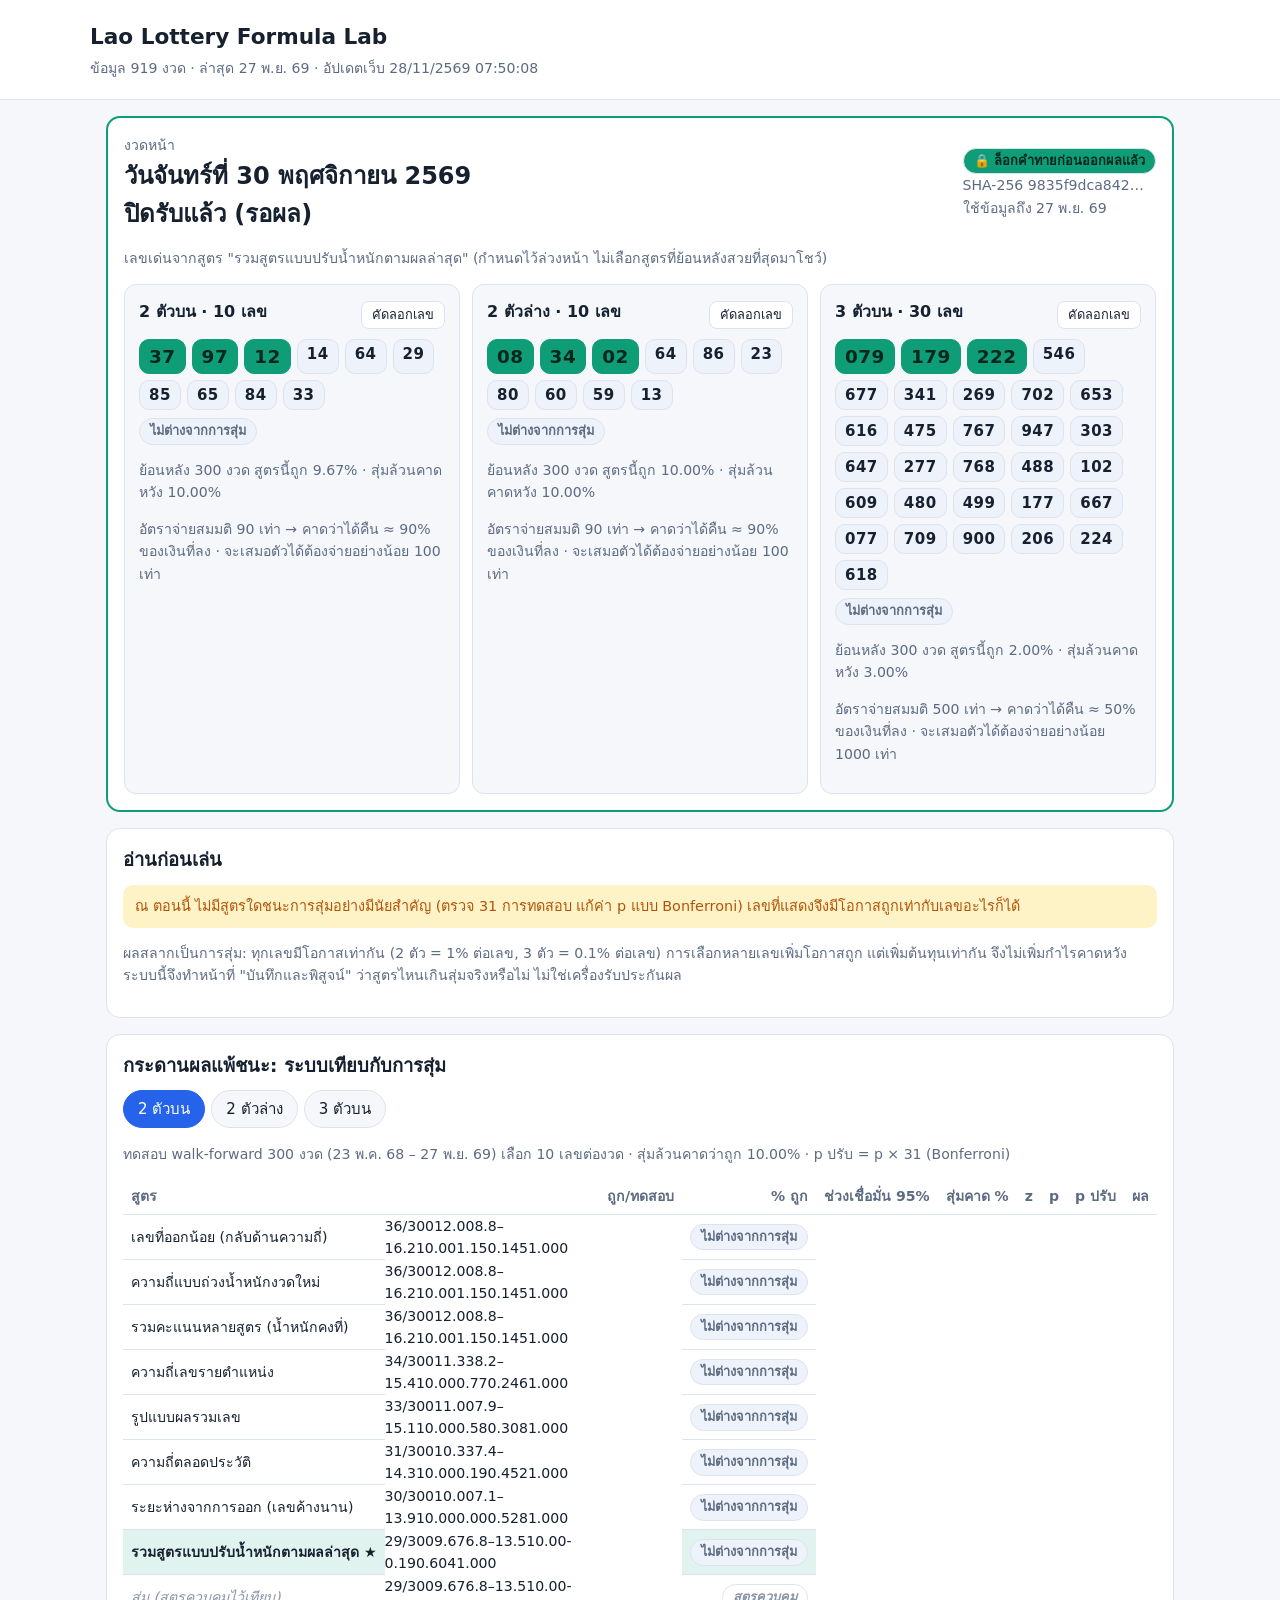
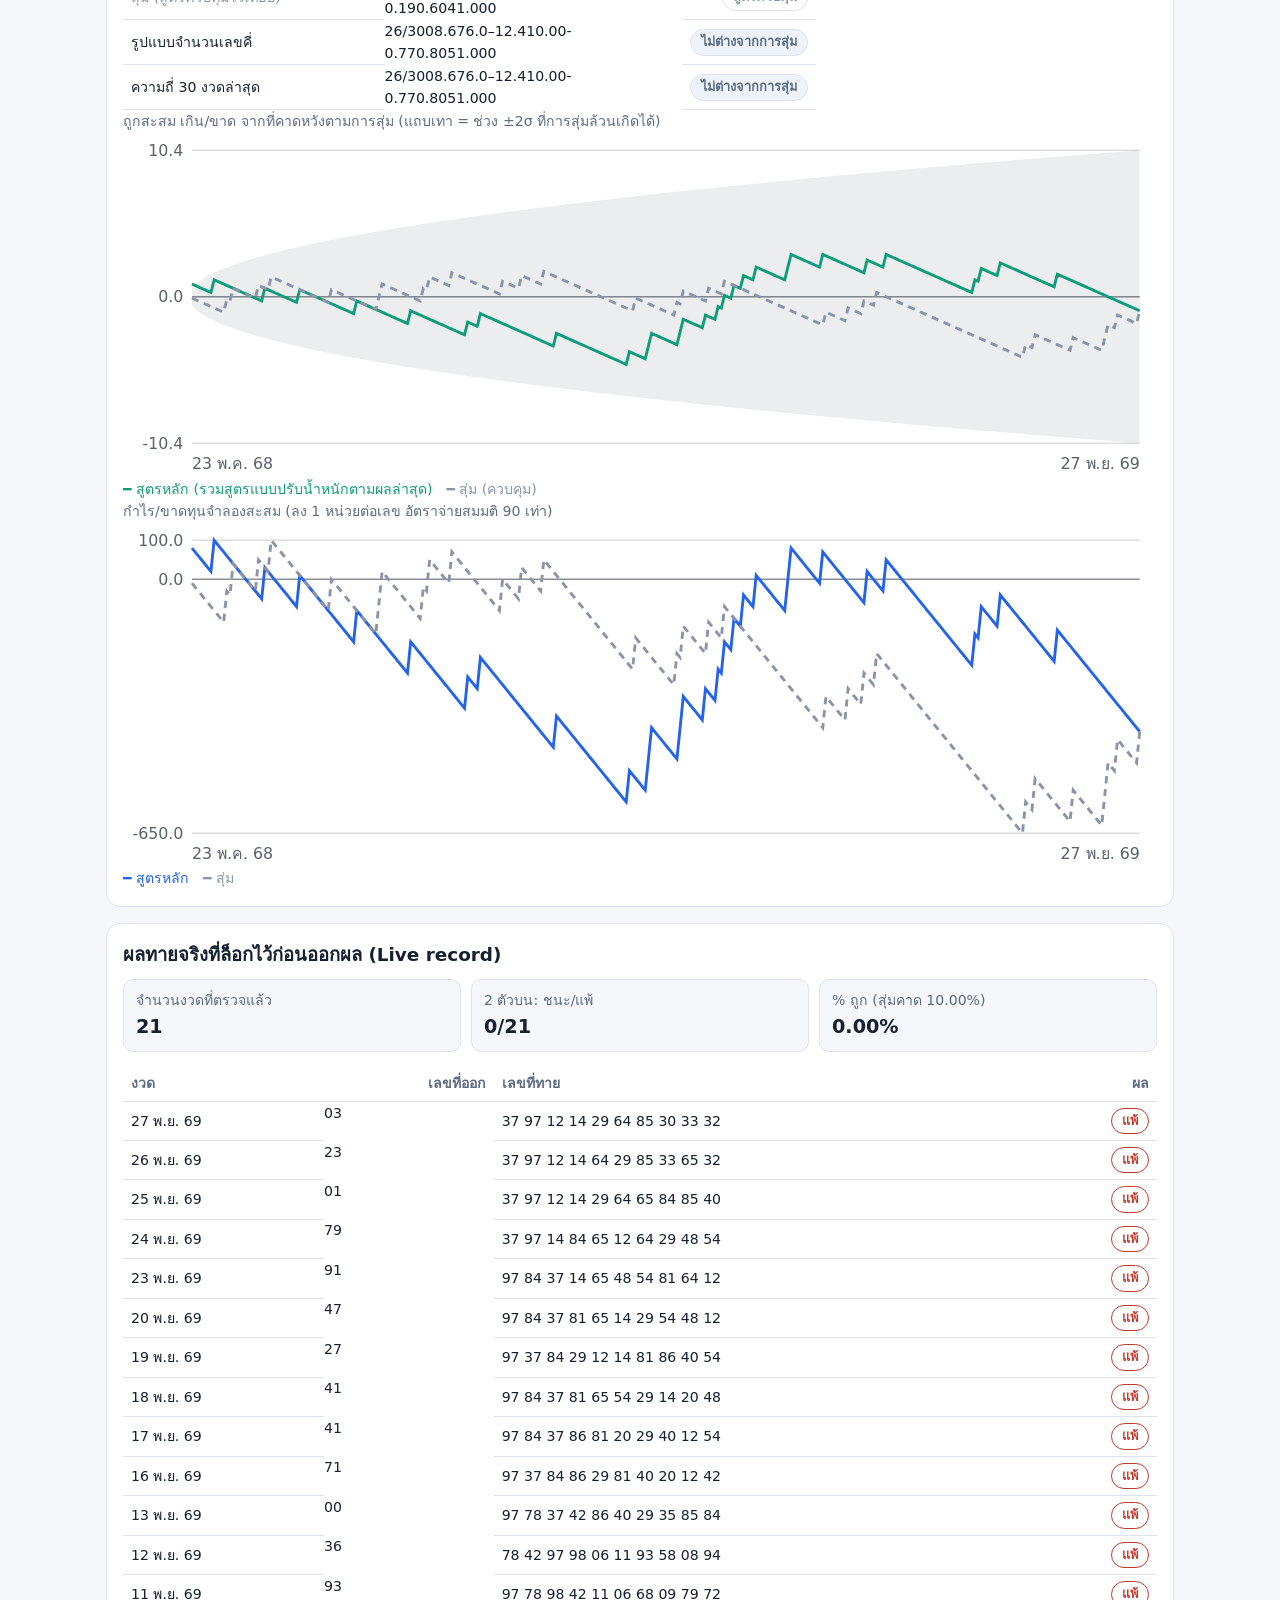
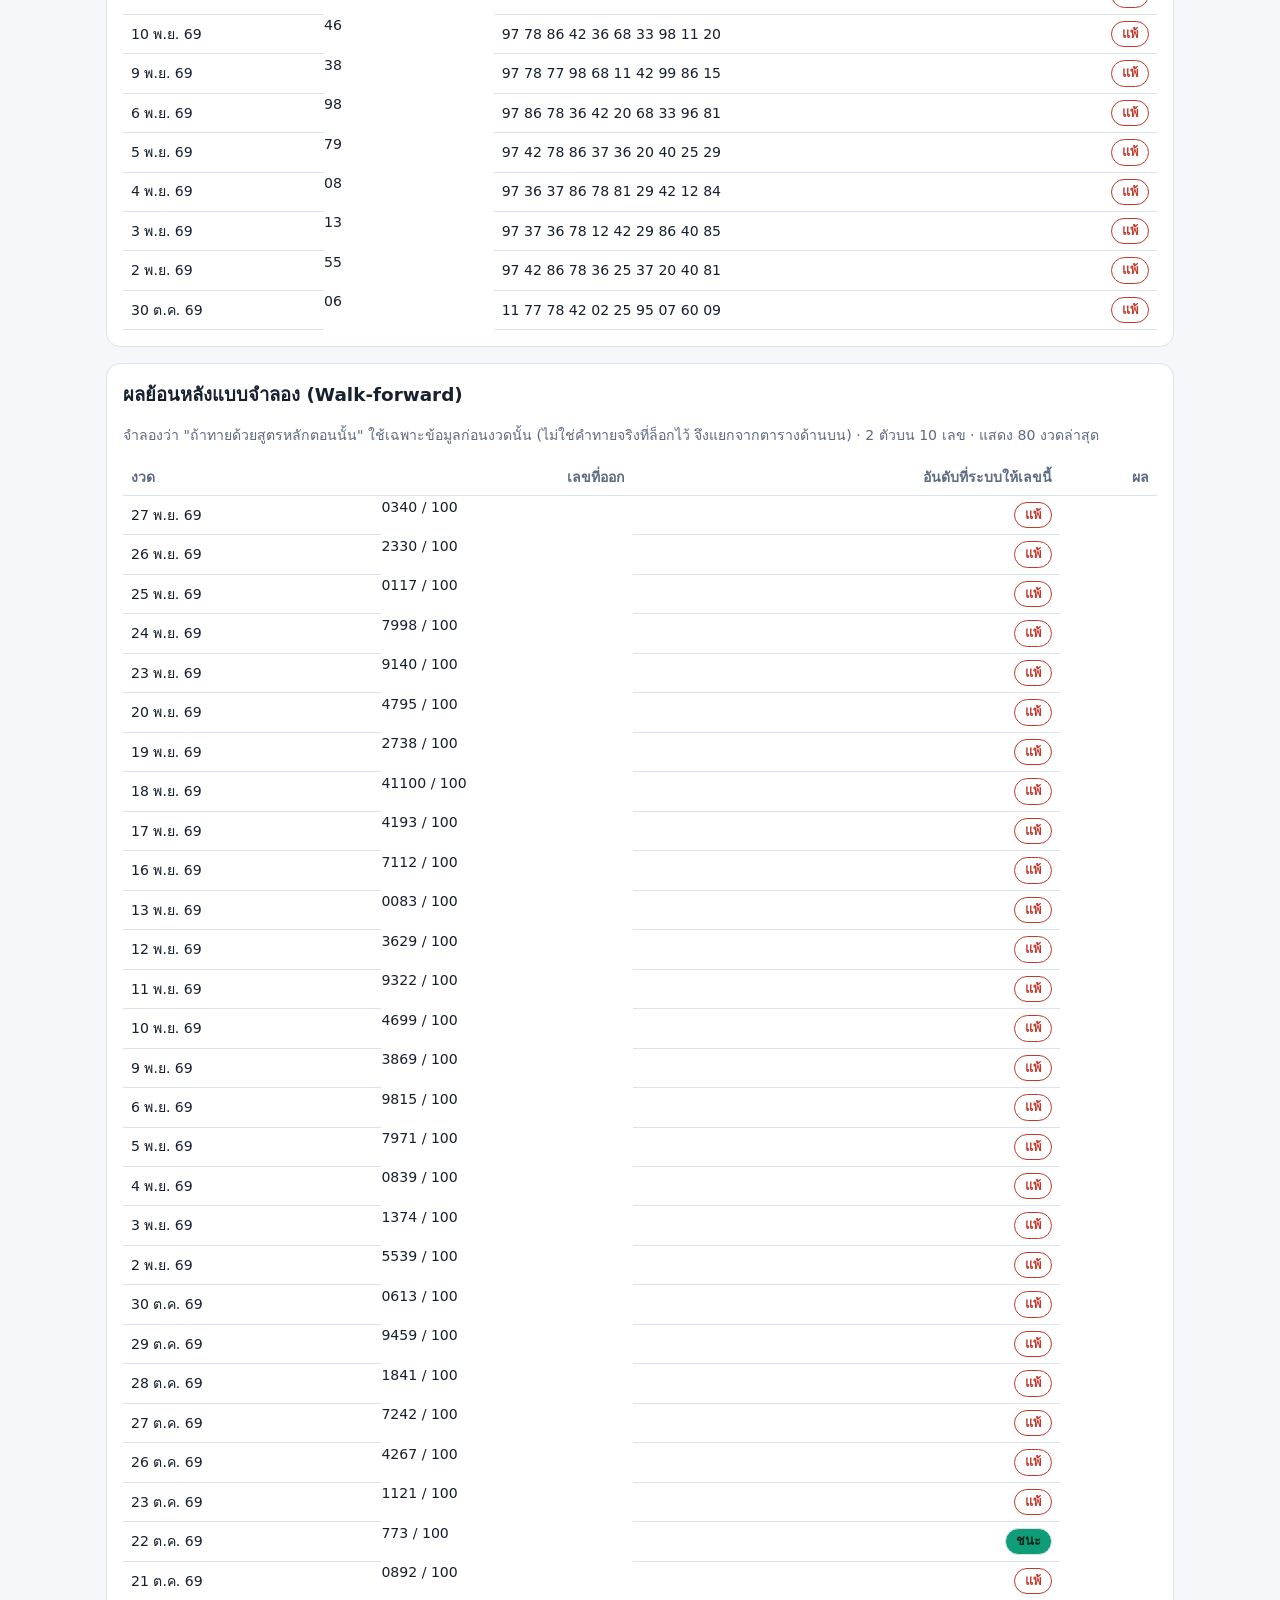
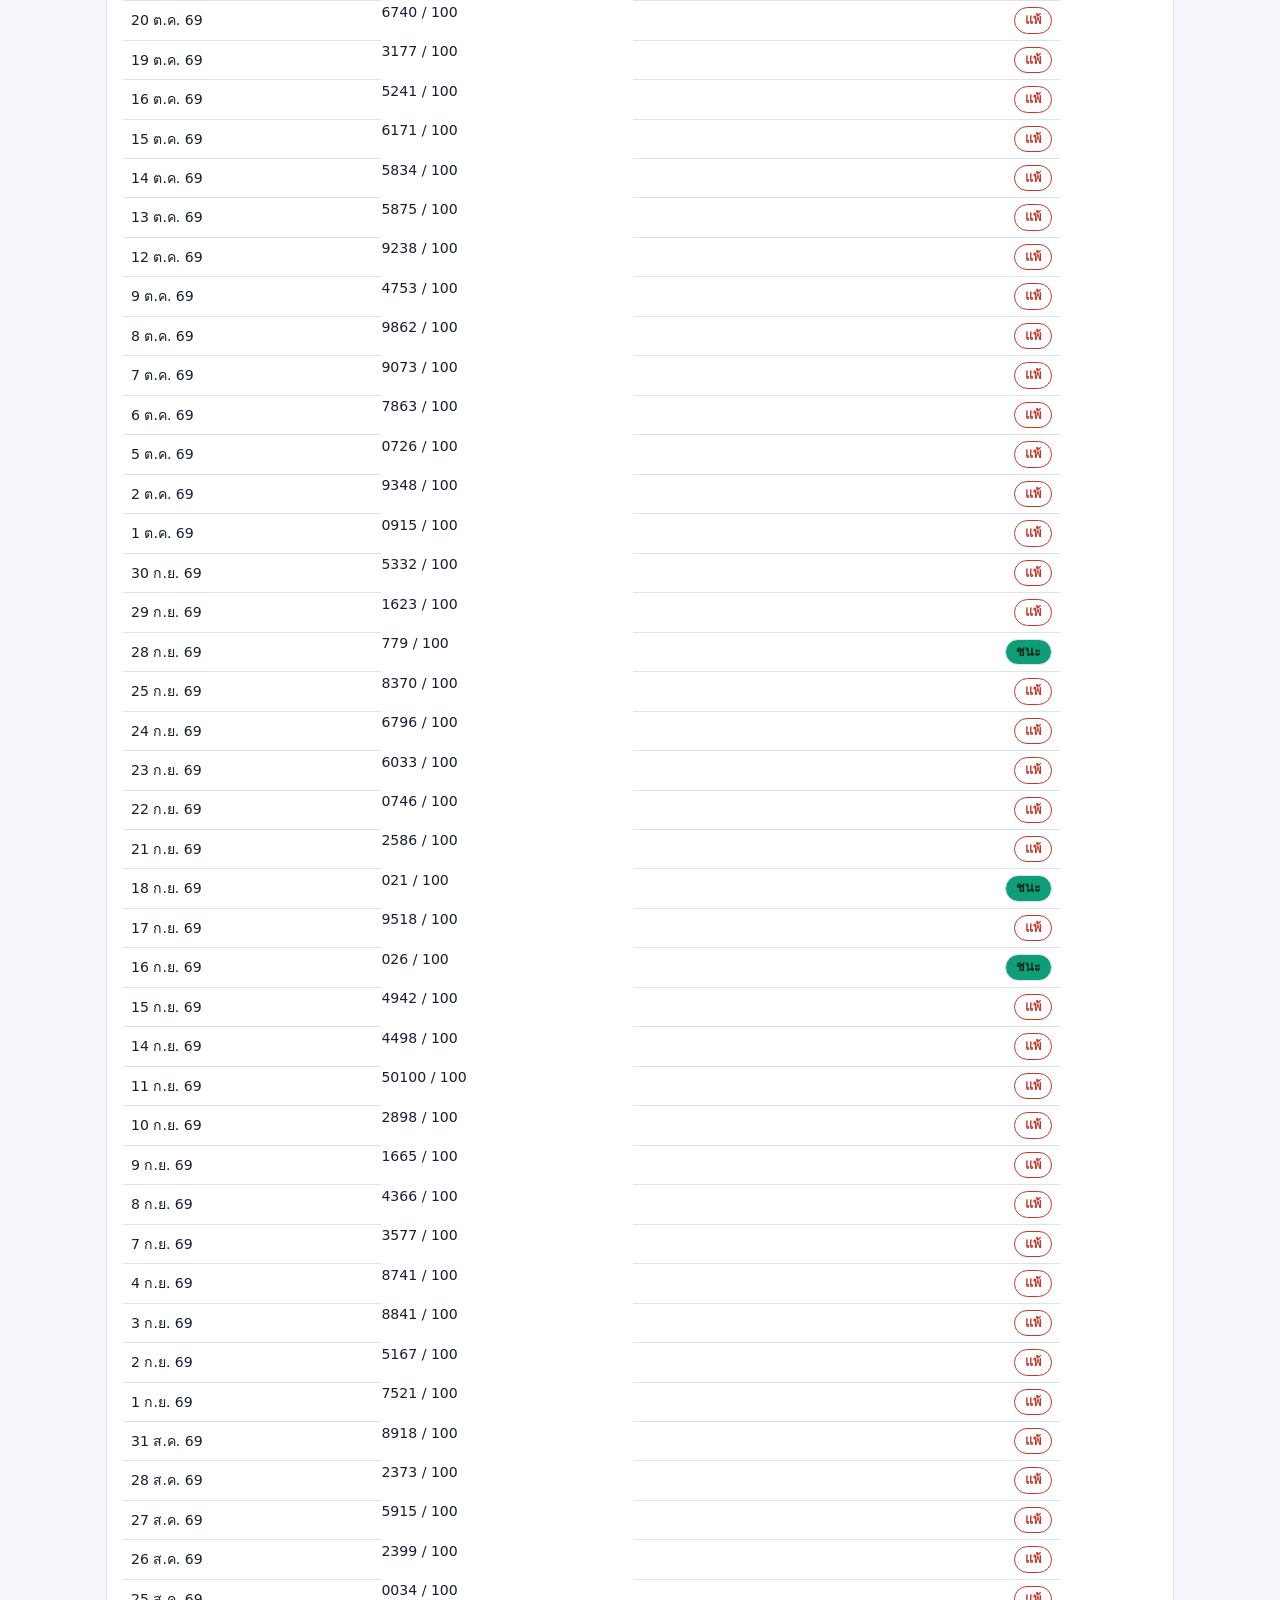
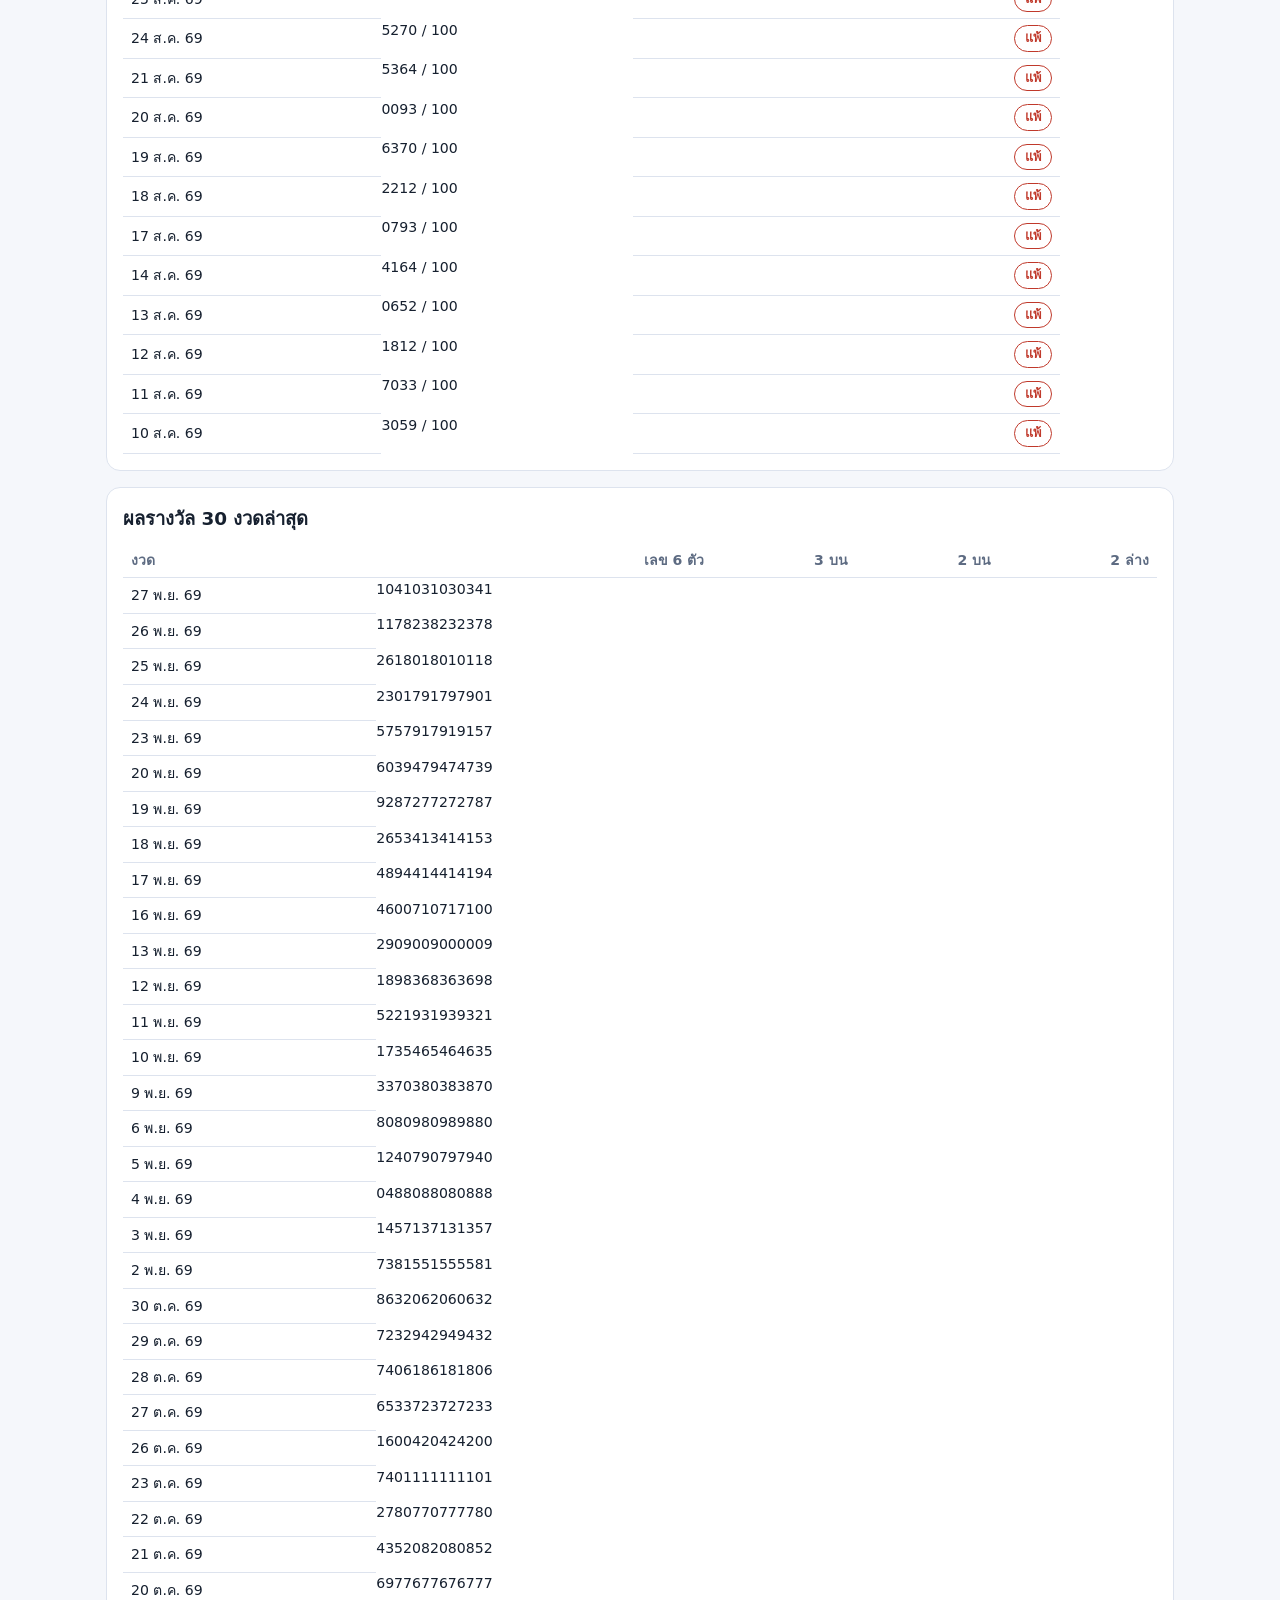
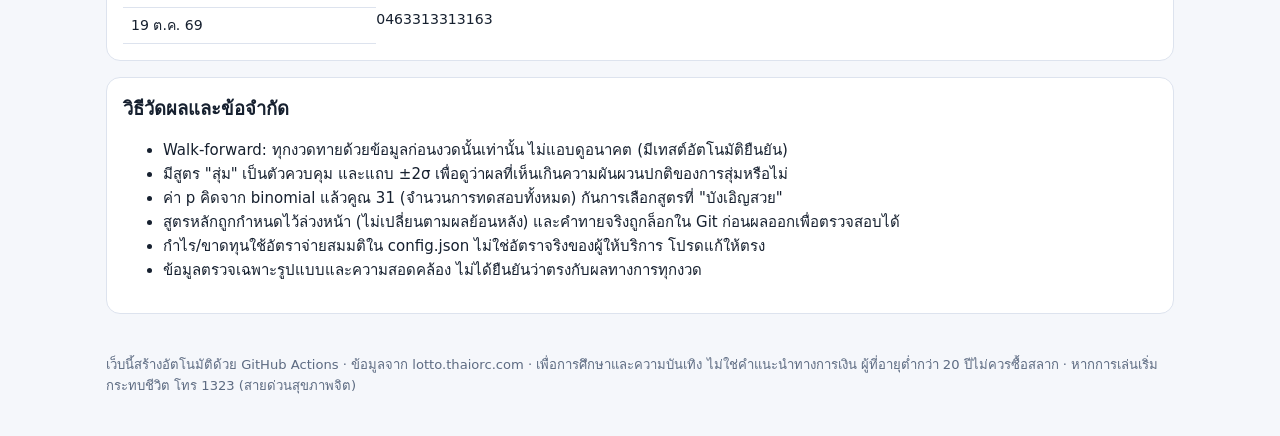
==== commit 523c0558: "Update results, predictions and site [skip ci]" ====
--- a/docs/index.html
+++ b/docs/index.html
@@ -73,7 +73,7 @@
 </footer>
 
 <script>
-const D = {"generated_at_utc": "2026-11-28T00:10:55+00:00", "total_draws": 919, "first_date": "2021-01-21", "data_through": "2026-11-27", "primary": {"key": "adaptive", "name": "รวมสูตรแบบปรับน้ำหนักตามผลล่าสุด"}, "window": 300, "bonferroni_m": 31, "next": {"target_date": "2026-11-30", "cutoff_hour_ict": 20, "locked": true, "created_at_utc": "2026-11-27T22:59:42+00:00", "sha256": "9835f9dca842c39e6bb991953b6ad2059c70c7492dca9a590434916ae6fa49da", "data_through": "2026-11-27", "kinds": {"top2": {"label": "2 ตัวบน", "picks": ["37", "97", "12", "14", "64", "29", "85", "65", "84", "33"], "hit_pct": 9.67, "baseline_pct": 10.0, "p_adj": 1.0, "verdict": "none", "verdict_text": "ไม่ต่างจากการสุ่ม", "weights": {"gap": 0.5091, "recent": 0.295, "cold": 0.1958, "frequency": 0.0, "decay": 0.0}, "ev": {"payout_assumed": 90, "return_per_unit_pct": 90.0, "breakeven_payout": 100}}, "top3": {"label": "3 ตัวบน", "picks": ["079", "179", "222", "546", "677", "341", "269", "702", "653", "616", "475", "767", "947", "303", "647", "277", "768", "488", "102", "609", "480", "499", "177", "667", "077", "709", "900", "206", "224", "618"], "hit_pct": 2.0, "baseline_pct": 3.0, "p_adj": 1.0, "verdict": "none", "verdict_text": "ไม่ต่างจากการสุ่ม", "weights": {"frequency": 0.4067, "decay": 0.2222, "pair": 0.2083, "recent": 0.1187, "sum": 0.0441}, "ev": {"payout_assumed": 500, "return_per_unit_pct": 50.0, "breakeven_payout": 1000}}, "bottom2": {"label": "2 ตัวล่าง", "picks": ["08", "34", "02", "64", "86", "23", "80", "60", "59", "13"], "hit_pct": 10.0, "baseline_pct": 10.0, "p_adj": 1.0, "verdict": "none", "verdict_text": "ไม่ต่างจากการสุ่ม", "weights": {"cold": 0.7521, "digit": 0.1289, "gap": 0.0779, "recent": 0.0411, "frequency": 0.0}, "ev": {"payout_assumed": 90, "return_per_unit_pct": 90.0, "breakeven_payout": 100}}}}, "backtest": {"top2": {"label": "2 ตัวบน", "picks": 10, "tests": 300, "baseline_pct": 10.0, "from": "2025-05-23", "to": "2026-11-27", "strategies": [{"key": "cold", "name": "เลขที่ออกน้อย (กลับด้านความถี่)", "is_control": false, "is_primary": false, "tests": 300, "hits": 36, "misses": 264, "hit_pct": 12.0, "baseline_pct": 10.0, "expected_hits": 30.0, "z": 1.15, "ci_low_pct": 8.8, "ci_high_pct": 16.17, "p_value": 0.1453, "p_adj": 1.0, "verdict": "none"}, {"key": "decay", "name": "ความถี่แบบถ่วงน้ำหนักงวดใหม่", "is_control": false, "is_primary": false, "tests": 300, "hits": 36, "misses": 264, "hit_pct": 12.0, "baseline_pct": 10.0, "expected_hits": 30.0, "z": 1.15, "ci_low_pct": 8.8, "ci_high_pct": 16.17, "p_value": 0.1453, "p_adj": 1.0, "verdict": "none"}, {"key": "ensemble", "name": "รวมคะแนนหลายสูตร (น้ำหนักคงที่)", "is_control": false, "is_primary": false, "tests": 300, "hits": 36, "misses": 264, "hit_pct": 12.0, "baseline_pct": 10.0, "expected_hits": 30.0, "z": 1.15, "ci_low_pct": 8.8, "ci_high_pct": 16.17, "p_value": 0.1453, "p_adj": 1.0, "verdict": "none"}, {"key": "digitpos", "name": "ความถี่เลขรายตำแหน่ง", "is_control": false, "is_primary": false, "tests": 300, "hits": 34, "misses": 266, "hit_pct": 11.33, "baseline_pct": 10.0, "expected_hits": 30.0, "z": 0.77, "ci_low_pct": 8.22, "ci_high_pct": 15.42, "p_value": 0.2458, "p_adj": 1.0, "verdict": "none"}, {"key": "sum", "name": "รูปแบบผลรวมเลข", "is_control": false, "is_primary": false, "tests": 300, "hits": 33, "misses": 267, "hit_pct": 11.0, "baseline_pct": 10.0, "expected_hits": 30.0, "z": 0.58, "ci_low_pct": 7.94, "ci_high_pct": 15.05, "p_value": 0.3083, "p_adj": 1.0, "verdict": "none"}, {"key": "frequency", "name": "ความถี่ตลอดประวัติ", "is_control": false, "is_primary": false, "tests": 300, "hits": 31, "misses": 269, "hit_pct": 10.33, "baseline_pct": 10.0, "expected_hits": 30.0, "z": 0.19, "ci_low_pct": 7.38, "ci_high_pct": 14.29, "p_value": 0.4516, "p_adj": 1.0, "verdict": "none"}, {"key": "gap", "name": "ระยะห่างจากการออก (เลขค้างนาน)", "is_control": false, "is_primary": false, "tests": 300, "hits": 30, "misses": 270, "hit_pct": 10.0, "baseline_pct": 10.0, "expected_hits": 30.0, "z": 0.0, "ci_low_pct": 7.09, "ci_high_pct": 13.92, "p_value": 0.5281, "p_adj": 1.0, "verdict": "none"}, {"key": "adaptive", "name": "รวมสูตรแบบปรับน้ำหนักตามผลล่าสุด", "is_control": false, "is_primary": true, "tests": 300, "hits": 29, "misses": 271, "hit_pct": 9.67, "baseline_pct": 10.0, "expected_hits": 30.0, "z": -0.19, "ci_low_pct": 6.81, "ci_high_pct": 13.54, "p_value": 0.6044, "p_adj": 1.0, "verdict": "none"}, {"key": "random", "name": "สุ่ม (สูตรควบคุมไว้เทียบ)", "is_control": true, "is_primary": false, "tests": 300, "hits": 29, "misses": 271, "hit_pct": 9.67, "baseline_pct": 10.0, "expected_hits": 30.0, "z": -0.19, "ci_low_pct": 6.81, "ci_high_pct": 13.54, "p_value": 0.6044, "p_adj": 1.0, "verdict": "control"}, {"key": "digit", "name": "รูปแบบจำนวนเลขคี่", "is_control": false, "is_primary": false, "tests": 300, "hits": 26, "misses": 274, "hit_pct": 8.67, "baseline_pct": 10.0, "expected_hits": 30.0, "z": -0.77, "ci_low_pct": 5.98, "ci_high_pct": 12.4, "p_value": 0.8051, "p_adj": 1.0, "verdict": "none"}, {"key": "recent", "name": "ความถี่ 30 งวดล่าสุด", "is_control": false, "is_primary": false, "tests": 300, "hits": 26, "misses": 274, "hit_pct": 8.67, "baseline_pct": 10.0, "expected_hits": 30.0, "z": -0.77, "ci_low_pct": 5.98, "ci_high_pct": 12.4, "p_value": 0.8051, "p_adj": 1.0, "verdict": "none"}], "records": [{"date": "2026-11-27", "actual": "03", "rank": 40, "hit": 0}, {"date": "2026-11-26", "actual": "23", "rank": 30, "hit": 0}, {"date": "2026-11-25", "actual": "01", "rank": 17, "hit": 0}, {"date": "2026-11-24", "actual": "79", "rank": 98, "hit": 0}, {"date": "2026-11-23", "actual": "91", "rank": 40, "hit": 0}, {"date": "2026-11-20", "actual": "47", "rank": 95, "hit": 0}, {"date": "2026-11-19", "actual": "27", "rank": 38, "hit": 0}, {"date": "2026-11-18", "actual": "41", "rank": 100, "hit": 0}, {"date": "2026-11-17", "actual": "41", "rank": 93, "hit": 0}, {"date": "2026-11-16", "actual": "71", "rank": 12, "hit": 0}, {"date": "2026-11-13", "actual": "00", "rank": 83, "hit": 0}, {"date": "2026-11-12", "actual": "36", "rank": 29, "hit": 0}, {"date": "2026-11-11", "actual": "93", "rank": 22, "hit": 0}, {"date": "2026-11-10", "actual": "46", "rank": 99, "hit": 0}, {"date": "2026-11-09", "actual": "38", "rank": 69, "hit": 0}, {"date": "2026-11-06", "actual": "98", "rank": 15, "hit": 0}, {"date": "2026-11-05", "actual": "79", "rank": 71, "hit": 0}, {"date": "2026-11-04", "actual": "08", "rank": 39, "hit": 0}, {"date": "2026-11-03", "actual": "13", "rank": 74, "hit": 0}, {"date": "2026-11-02", "actual": "55", "rank": 39, "hit": 0}, {"date": "2026-10-30", "actual": "06", "rank": 13, "hit": 0}, {"date": "2026-10-29", "actual": "94", "rank": 59, "hit": 0}, {"date": "2026-10-28", "actual": "18", "rank": 41, "hit": 0}, {"date": "2026-10-27", "actual": "72", "rank": 42, "hit": 0}, {"date": "2026-10-26", "actual": "42", "rank": 67, "hit": 0}, {"date": "2026-10-23", "actual": "11", "rank": 21, "hit": 0}, {"date": "2026-10-22", "actual": "77", "rank": 3, "hit": 1}, {"date": "2026-10-21", "actual": "08", "rank": 92, "hit": 0}, {"date": "2026-10-20", "actual": "67", "rank": 40, "hit": 0}, {"date": "2026-10-19", "actual": "31", "rank": 77, "hit": 0}, {"date": "2026-10-16", "actual": "52", "rank": 41, "hit": 0}, {"date": "2026-10-15", "actual": "61", "rank": 71, "hit": 0}, {"date": "2026-10-14", "actual": "58", "rank": 34, "hit": 0}, {"date": "2026-10-13", "actual": "58", "rank": 75, "hit": 0}, {"date": "2026-10-12", "actual": "92", "rank": 38, "hit": 0}, {"date": "2026-10-09", "actual": "47", "rank": 53, "hit": 0}, {"date": "2026-10-08", "actual": "98", "rank": 62, "hit": 0}, {"date": "2026-10-07", "actual": "90", "rank": 73, "hit": 0}, {"date": "2026-10-06", "actual": "78", "rank": 63, "hit": 0}, {"date": "2026-10-05", "actual": "07", "rank": 26, "hit": 0}, {"date": "2026-10-02", "actual": "93", "rank": 48, "hit": 0}, {"date": "2026-10-01", "actual": "09", "rank": 15, "hit": 0}, {"date": "2026-09-30", "actual": "53", "rank": 32, "hit": 0}, {"date": "2026-09-29", "actual": "16", "rank": 23, "hit": 0}, {"date": "2026-09-28", "actual": "77", "rank": 9, "hit": 1}, {"date": "2026-09-25", "actual": "83", "rank": 70, "hit": 0}, {"date": "2026-09-24", "actual": "67", "rank": 96, "hit": 0}, {"date": "2026-09-23", "actual": "60", "rank": 33, "hit": 0}, {"date": "2026-09-22", "actual": "07", "rank": 46, "hit": 0}, {"date": "2026-09-21", "actual": "25", "rank": 86, "hit": 0}, {"date": "2026-09-18", "actual": "02", "rank": 1, "hit": 1}, {"date": "2026-09-17", "actual": "95", "rank": 18, "hit": 0}, {"date": "2026-09-16", "actual": "02", "rank": 6, "hit": 1}, {"date": "2026-09-15", "actual": "49", "rank": 42, "hit": 0}, {"date": "2026-09-14", "actual": "44", "rank": 98, "hit": 0}, {"date": "2026-09-11", "actual": "50", "rank": 100, "hit": 0}, {"date": "2026-09-10", "actual": "28", "rank": 98, "hit": 0}, {"date": "2026-09-09", "actual": "16", "rank": 65, "hit": 0}, {"date": "2026-09-08", "actual": "43", "rank": 66, "hit": 0}, {"date": "2026-09-07", "actual": "35", "rank": 77, "hit": 0}, {"date": "2026-09-04", "actual": "87", "rank": 41, "hit": 0}, {"date": "2026-09-03", "actual": "88", "rank": 41, "hit": 0}, {"date": "2026-09-02", "actual": "51", "rank": 67, "hit": 0}, {"date": "2026-09-01", "actual": "75", "rank": 21, "hit": 0}, {"date": "2026-08-31", "actual": "89", "rank": 18, "hit": 0}, {"date": "2026-08-28", "actual": "23", "rank": 73, "hit": 0}, {"date": "2026-08-27", "actual": "59", "rank": 15, "hit": 0}, {"date": "2026-08-26", "actual": "23", "rank": 99, "hit": 0}, {"date": "2026-08-25", "actual": "00", "rank": 34, "hit": 0}, {"date": "2026-08-24", "actual": "52", "rank": 70, "hit": 0}, {"date": "2026-08-21", "actual": "53", "rank": 64, "hit": 0}, {"date": "2026-08-20", "actual": "00", "rank": 93, "hit": 0}, {"date": "2026-08-19", "actual": "63", "rank": 70, "hit": 0}, {"date": "2026-08-18", "actual": "22", "rank": 12, "hit": 0}, {"date": "2026-08-17", "actual": "07", "rank": 93, "hit": 0}, {"date": "2026-08-14", "actual": "41", "rank": 64, "hit": 0}, {"date": "2026-08-13", "actual": "06", "rank": 52, "hit": 0}, {"date": "2026-08-12", "actual": "18", "rank": 12, "hit": 0}, {"date": "2026-08-11", "actual": "70", "rank": 33, "hit": 0}, {"date": "2026-08-10", "actual": "30", "rank": 59, "hit": 0}], "chart": {"dates": ["2025-05-23", "2025-05-26", "2025-05-28", "2025-05-30", "2025-06-02", "2025-06-04", "2025-06-06", "2025-06-09", "2025-06-11", "2025-06-13", "2025-06-16", "2025-06-18", "2025-06-20", "2025-06-23", "2025-06-25", "2025-06-27", "2025-06-30", "2025-07-02", "2025-07-04", "2025-07-07", "2025-07-09", "2025-07-11", "2025-07-14", "2025-07-16", "2025-07-18", "2025-07-21", "2025-07-23", "2025-07-25", "2025-07-28", "2025-07-30", "2025-08-01", "2025-08-04", "2025-08-06", "2025-08-08", "2025-08-11", "2025-08-13", "2025-08-15", "2025-08-18", "2025-08-20", "2025-08-22", "2025-08-25", "2025-08-27", "2025-08-29", "2025-09-01", "2025-09-03", "2025-09-05", "2025-09-08", "2025-09-10", "2025-09-12", "2025-09-15", "2025-09-17", "2025-09-19", "2025-09-22", "2025-09-24", "2025-09-26", "2025-09-29", "2025-10-01", "2025-10-03", "2025-10-06", "2025-10-08", "2025-10-10", "2025-10-13", "2025-10-15", "2025-10-17", "2025-10-20", "2025-10-22", "2025-10-24", "2025-10-27", "2025-10-29", "2025-10-31", "2025-11-03", "2025-11-05", "2025-11-07", "2025-11-10", "2025-11-12", "2025-11-14", "2025-11-17", "2025-11-19", "2025-11-21", "2025-11-24", "2025-11-26", "2025-11-28", "2025-12-03", "2025-12-05", "2025-12-08", "2025-12-10", "2025-12-12", "2025-12-15", "2025-12-17", "2025-12-19", "2025-12-22", "2025-12-24", "2025-12-26", "2025-12-29", "2025-12-31", "2026-01-02", "2026-01-05", "2026-01-07", "2026-01-09", "2026-01-12", "2026-01-14", "2026-01-16", "2026-01-19", "2026-01-21", "2026-01-23", "2026-01-26", "2026-01-28", "2026-01-30", "2026-02-02", "2026-02-04", "2026-02-06", "2026-02-09", "2026-02-11", "2026-02-13", "2026-02-16", "2026-02-18", "2026-02-20", "2026-02-23", "2026-02-27", "2026-03-02", "2026-03-04", "2026-03-06", "2026-03-11", "2026-03-13", "2026-03-16", "2026-03-18", "2026-03-20", "2026-03-23", "2026-03-25", "2026-03-27", "2026-03-30", "2026-04-01", "2026-04-02", "2026-04-03", "2026-04-06", "2026-04-07", "2026-04-08", "2026-04-09", "2026-04-10", "2026-04-13", "2026-04-17", "2026-04-20", "2026-04-21", "2026-04-22", "2026-04-23", "2026-04-24", "2026-04-27", "2026-04-28", "2026-04-29", "2026-04-30", "2026-05-04", "2026-05-05", "2026-05-06", "2026-05-07", "2026-05-08", "2026-05-11", "2026-05-12", "2026-05-13", "2026-05-14", "2026-05-15", "2026-05-18", "2026-05-19", "2026-05-20", "2026-05-21", "2026-05-22", "2026-05-25", "2026-05-26", "2026-05-27", "2026-05-28", "2026-05-29", "2026-06-01", "2026-06-02", "2026-06-03", "2026-06-04", "2026-06-05", "2026-06-08", "2026-06-09", "2026-06-10", "2026-06-11", "2026-06-12", "2026-06-15", "2026-06-16", "2026-06-17", "2026-06-18", "2026-06-19", "2026-06-22", "2026-06-23", "2026-06-24", "2026-06-25", "2026-06-26", "2026-06-29", "2026-06-30", "2026-07-01", "2026-07-02", "2026-07-03", "2026-07-06", "2026-07-07", "2026-07-08", "2026-07-09", "2026-07-10", "2026-07-13", "2026-07-14", "2026-07-15", "2026-07-16", "2026-07-17", "2026-07-20", "2026-07-21", "2026-07-22", "2026-07-23", "2026-07-24", "2026-07-27", "2026-07-28", "2026-07-29", "2026-07-30", "2026-07-31", "2026-08-03", "2026-08-04", "2026-08-05", "2026-08-06", "2026-08-07", "2026-08-10", "2026-08-11", "2026-08-12", "2026-08-13", "2026-08-14", "2026-08-17", "2026-08-18", "2026-08-19", "2026-08-20", "2026-08-21", "2026-08-24", "2026-08-25", "2026-08-26", "2026-08-27", "2026-08-28", "2026-08-31", "2026-09-01", "2026-09-02", "2026-09-03", "2026-09-04", "2026-09-07", "2026-09-08", "2026-09-09", "2026-09-10", "2026-09-11", "2026-09-14", "2026-09-15", "2026-09-16", "2026-09-17", "2026-09-18", "2026-09-21", "2026-09-22", "2026-09-23", "2026-09-24", "2026-09-25", "2026-09-28", "2026-09-29", "2026-09-30", "2026-10-01", "2026-10-02", "2026-10-05", "2026-10-06", "2026-10-07", "2026-10-08", "2026-10-09", "2026-10-12", "2026-10-13", "2026-10-14", "2026-10-15", "2026-10-16", "2026-10-19", "2026-10-20", "2026-10-21", "2026-10-22", "2026-10-23", "2026-10-26", "2026-10-27", "2026-10-28", "2026-10-29", "2026-10-30", "2026-11-02", "2026-11-03", "2026-11-04", "2026-11-05", "2026-11-06", "2026-11-09", "2026-11-10", "2026-11-11", "2026-11-12", "2026-11-13", "2026-11-16", "2026-11-17", "2026-11-18", "2026-11-19", "2026-11-20", "2026-11-23", "2026-11-24", "2026-11-25", "2026-11-26", "2026-11-27"], "primary": [0.9, 0.8, 0.7, 0.6, 0.5, 0.4, 0.3, 1.2, 1.1, 1.0, 0.9, 0.8, 0.7, 0.6, 0.5, 0.4, 0.3, 0.2, 0.1, 0.0, -0.1, -0.2, -0.3, 0.6, 0.5, 0.4, 0.3, 0.2, 0.1, 0.0, -0.1, -0.2, -0.3, -0.4, 0.5, 0.4, 0.3, 0.2, 0.1, 0.0, -0.1, -0.2, -0.3, -0.4, -0.5, -0.6, -0.7, -0.8, -0.9, -1.0, -1.1, -1.2, -0.3, -0.4, -0.5, -0.6, -0.7, -0.8, -0.9, -1.0, -1.1, -1.2, -1.3, -1.4, -1.5, -1.6, -1.7, -1.8, -1.9, -1.0, -1.1, -1.2, -1.3, -1.4, -1.5, -1.6, -1.7, -1.8, -1.9, -2.0, -2.1, -2.2, -2.3, -2.4, -2.5, -2.6, -2.7, -1.8, -1.9, -2.0, -2.1, -1.2, -1.3, -1.4, -1.5, -1.6, -1.7, -1.8, -1.9, -2.0, -2.1, -2.2, -2.3, -2.4, -2.5, -2.6, -2.7, -2.8, -2.9, -3.0, -3.1, -3.2, -3.3, -3.4, -3.5, -2.6, -2.7, -2.8, -2.9, -3.0, -3.1, -3.2, -3.3, -3.4, -3.5, -3.6, -3.7, -3.8, -3.9, -4.0, -4.1, -4.2, -4.3, -4.4, -4.5, -4.6, -4.7, -4.8, -3.9, -4.0, -4.1, -4.2, -4.3, -4.4, -3.5, -2.6, -2.7, -2.8, -2.9, -3.0, -3.1, -3.2, -3.3, -3.4, -2.5, -1.6, -1.7, -1.8, -1.9, -2.0, -2.1, -2.2, -1.3, -1.4, -1.5, -1.6, -0.7, -0.8, 0.1, -0.0, -0.1, 0.8, 0.7, 0.6, 1.5, 1.4, 1.3, 1.2, 2.1, 2.0, 1.9, 1.8, 1.7, 1.6, 1.5, 1.4, 1.3, 1.2, 2.1, 3.0, 2.9, 2.8, 2.7, 2.6, 2.5, 2.4, 2.3, 2.2, 2.1, 3.0, 2.9, 2.8, 2.7, 2.6, 2.5, 2.4, 2.3, 2.2, 2.1, 2.0, 1.9, 1.8, 1.7, 2.6, 2.5, 2.4, 2.3, 2.2, 2.1, 3.0, 2.9, 2.8, 2.7, 2.6, 2.5, 2.4, 2.3, 2.2, 2.1, 2.0, 1.9, 1.8, 1.7, 1.6, 1.5, 1.4, 1.3, 1.2, 1.1, 1.0, 0.9, 0.8, 0.7, 0.6, 0.5, 0.4, 0.3, 1.2, 1.1, 2.0, 1.9, 1.8, 1.7, 1.6, 1.5, 2.4, 2.3, 2.2, 2.1, 2.0, 1.9, 1.8, 1.7, 1.6, 1.5, 1.4, 1.3, 1.2, 1.1, 1.0, 0.9, 0.8, 0.7, 1.6, 1.5, 1.4, 1.3, 1.2, 1.1, 1.0, 0.9, 0.8, 0.7, 0.6, 0.5, 0.4, 0.3, 0.2, 0.1, -0.0, -0.1, -0.2, -0.3, -0.4, -0.5, -0.6, -0.7, -0.8, -0.9, -1.0], "control": [-0.1, -0.2, -0.3, -0.4, -0.5, -0.6, -0.7, -0.8, -0.9, -1.0, -1.1, -0.2, -0.3, 0.6, 0.5, 0.4, 0.3, 0.2, 0.1, 0.0, -0.1, 0.8, 0.7, 0.6, 0.5, 1.4, 1.3, 1.2, 1.1, 1.0, 0.9, 0.8, 0.7, 0.6, 0.5, 0.4, 0.3, 0.2, 0.1, 0.0, -0.1, -0.2, -0.3, -0.4, 0.5, 0.4, 0.3, 0.2, 0.1, 0.0, -0.1, -0.2, -0.3, -0.4, -0.5, -0.6, -0.7, -0.8, -0.9, 0.0, 0.9, 0.8, 0.7, 0.6, 0.5, 0.4, 0.3, 0.2, 0.1, 0.0, -0.1, -0.2, -0.3, 0.6, 0.5, 1.4, 1.3, 1.2, 1.1, 1.0, 0.9, 0.8, 1.7, 1.6, 1.5, 1.4, 1.3, 1.2, 1.1, 1.0, 0.9, 0.8, 0.7, 0.6, 0.5, 0.4, 0.3, 0.2, 1.1, 1.0, 0.9, 0.8, 0.7, 0.6, 1.5, 1.4, 1.3, 1.2, 1.1, 1.0, 0.9, 1.8, 1.7, 1.6, 1.5, 1.4, 1.3, 1.2, 1.1, 1.0, 0.9, 0.8, 0.7, 0.6, 0.5, 0.4, 0.3, 0.2, 0.1, -0.0, -0.1, -0.2, -0.3, -0.4, -0.5, -0.6, -0.7, -0.8, -0.9, -1.0, -0.1, -0.2, -0.3, -0.4, -0.5, -0.6, -0.7, -0.8, -0.9, -1.0, -1.1, -1.2, -1.3, -0.4, -0.5, 0.4, 0.3, 0.2, 0.1, -0.0, -0.1, -0.2, -0.3, 0.6, 0.5, 0.4, 0.3, 0.2, 1.1, 1.0, 0.9, 0.8, 0.7, 0.6, 0.5, 0.4, 0.3, 0.2, 0.1, -0.0, -0.1, -0.2, -0.3, -0.4, -0.5, -0.6, -0.7, -0.8, -0.9, -1.0, -1.1, -1.2, -1.3, -1.4, -1.5, -1.6, -1.7, -1.8, -1.9, -2.0, -1.1, -1.2, -1.3, -1.4, -1.5, -1.6, -1.7, -0.8, -0.9, -1.0, -1.1, -1.2, -0.3, -0.4, -0.5, -0.6, 0.3, 0.2, 0.1, -0.0, -0.1, -0.2, -0.3, -0.4, -0.5, -0.6, -0.7, -0.8, -0.9, -1.0, -1.1, -1.2, -1.3, -1.4, -1.5, -1.6, -1.7, -1.8, -1.9, -2.0, -2.1, -2.2, -2.3, -2.4, -2.5, -2.6, -2.7, -2.8, -2.9, -3.0, -3.1, -3.2, -3.3, -3.4, -3.5, -3.6, -3.7, -3.8, -3.9, -4.0, -4.1, -4.2, -4.3, -3.4, -3.5, -3.6, -2.7, -2.8, -2.9, -3.0, -3.1, -3.2, -3.3, -3.4, -3.5, -3.6, -3.7, -3.8, -2.9, -3.0, -3.1, -3.2, -3.3, -3.4, -3.5, -3.6, -3.7, -3.8, -2.9, -2.0, -2.1, -2.2, -1.3, -1.4, -1.5, -1.6, -1.7, -1.8, -1.9, -1.0], "band": [0.6, 0.849, 1.039, 1.2, 1.342, 1.47, 1.587, 1.697, 1.8, 1.897, 1.99, 2.078, 2.163, 2.245, 2.324, 2.4, 2.474, 2.546, 2.615, 2.683, 2.75, 2.814, 2.877, 2.939, 3.0, 3.059, 3.118, 3.175, 3.231, 3.286, 3.341, 3.394, 3.447, 3.499, 3.55, 3.6, 3.65, 3.699, 3.747, 3.795, 3.842, 3.888, 3.934, 3.98, 4.025, 4.069, 4.113, 4.157, 4.2, 4.243, 4.285, 4.327, 4.368, 4.409, 4.45, 4.49, 4.53, 4.569, 4.609, 4.648, 4.686, 4.724, 4.762, 4.8, 4.837, 4.874, 4.911, 4.948, 4.984, 5.02, 5.056, 5.091, 5.126, 5.161, 5.196, 5.231, 5.265, 5.299, 5.333, 5.367, 5.4, 5.433, 5.466, 5.499, 5.532, 5.564, 5.596, 5.628, 5.66, 5.692, 5.724, 5.755, 5.786, 5.817, 5.848, 5.879, 5.909, 5.94, 5.97, 6.0, 6.03, 6.06, 6.089, 6.119, 6.148, 6.177, 6.206, 6.235, 6.264, 6.293, 6.321, 6.35, 6.378, 6.406, 6.434, 6.462, 6.49, 6.518, 6.545, 6.573, 6.6, 6.627, 6.654, 6.681, 6.708, 6.735, 6.762, 6.788, 6.815, 6.841, 6.867, 6.893, 6.92, 6.946, 6.971, 6.997, 7.023, 7.048, 7.074, 7.099, 7.125, 7.15, 7.175, 7.2, 7.225, 7.25, 7.275, 7.299, 7.324, 7.348, 7.373, 7.397, 7.422, 7.446, 7.47, 7.494, 7.518, 7.542, 7.566, 7.589, 7.613, 7.637, 7.66, 7.684, 7.707, 7.73, 7.754, 7.777, 7.8, 7.823, 7.846, 7.869, 7.892, 7.915, 7.937, 7.96, 7.982, 8.005, 8.027, 8.05, 8.072, 8.094, 8.117, 8.139, 8.161, 8.183, 8.205, 8.227, 8.249, 8.27, 8.292, 8.314, 8.335, 8.357, 8.379, 8.4, 8.421, 8.443, 8.464, 8.485, 8.506, 8.528, 8.549, 8.57, 8.591, 8.612, 8.632, 8.653, 8.674, 8.695, 8.716, 8.736, 8.757, 8.777, 8.798, 8.818, 8.839, 8.859, 8.879, 8.899, 8.92, 8.94, 8.96, 8.98, 9.0, 9.02, 9.04, 9.06, 9.08, 9.099, 9.119, 9.139, 9.159, 9.178, 9.198, 9.217, 9.237, 9.256, 9.276, 9.295, 9.315, 9.334, 9.353, 9.372, 9.391, 9.411, 9.43, 9.449, 9.468, 9.487, 9.506, 9.525, 9.544, 9.562, 9.581, 9.6, 9.619, 9.637, 9.656, 9.675, 9.693, 9.712, 9.73, 9.749, 9.767, 9.786, 9.804, 9.822, 9.841, 9.859, 9.877, 9.895, 9.914, 9.932, 9.95, 9.968, 9.986, 10.004, 10.022, 10.04, 10.058, 10.076, 10.094, 10.111, 10.129, 10.147, 10.165, 10.182, 10.2, 10.218, 10.235, 10.253, 10.27, 10.288, 10.305, 10.323, 10.34, 10.358, 10.375, 10.392], "pnl_primary": [80, 70, 60, 50, 40, 30, 20, 100, 90, 80, 70, 60, 50, 40, 30, 20, 10, 0, -10, -20, -30, -40, -50, 30, 20, 10, 0, -10, -20, -30, -40, -50, -60, -70, 10, 0, -10, -20, -30, -40, -50, -60, -70, -80, -90, -100, -110, -120, -130, -140, -150, -160, -80, -90, -100, -110, -120, -130, -140, -150, -160, -170, -180, -190, -200, -210, -220, -230, -240, -160, -170, -180, -190, -200, -210, -220, -230, -240, -250, -260, -270, -280, -290, -300, -310, -320, -330, -250, -260, -270, -280, -200, -210, -220, -230, -240, -250, -260, -270, -280, -290, -300, -310, -320, -330, -340, -350, -360, -370, -380, -390, -400, -410, -420, -430, -350, -360, -370, -380, -390, -400, -410, -420, -430, -440, -450, -460, -470, -480, -490, -500, -510, -520, -530, -540, -550, -560, -570, -490, -500, -510, -520, -530, -540, -460, -380, -390, -400, -410, -420, -430, -440, -450, -460, -380, -300, -310, -320, -330, -340, -350, -360, -280, -290, -300, -310, -230, -240, -160, -170, -180, -100, -110, -120, -40, -50, -60, -70, 10, 0, -10, -20, -30, -40, -50, -60, -70, -80, 0, 80, 70, 60, 50, 40, 30, 20, 10, 0, -10, 70, 60, 50, 40, 30, 20, 10, 0, -10, -20, -30, -40, -50, -60, 20, 10, 0, -10, -20, -30, 50, 40, 30, 20, 10, 0, -10, -20, -30, -40, -50, -60, -70, -80, -90, -100, -110, -120, -130, -140, -150, -160, -170, -180, -190, -200, -210, -220, -140, -150, -70, -80, -90, -100, -110, -120, -40, -50, -60, -70, -80, -90, -100, -110, -120, -130, -140, -150, -160, -170, -180, -190, -200, -210, -130, -140, -150, -160, -170, -180, -190, -200, -210, -220, -230, -240, -250, -260, -270, -280, -290, -300, -310, -320, -330, -340, -350, -360, -370, -380, -390], "pnl_control": [-10, -20, -30, -40, -50, -60, -70, -80, -90, -100, -110, -30, -40, 40, 30, 20, 10, 0, -10, -20, -30, 50, 40, 30, 20, 100, 90, 80, 70, 60, 50, 40, 30, 20, 10, 0, -10, -20, -30, -40, -50, -60, -70, -80, 0, -10, -20, -30, -40, -50, -60, -70, -80, -90, -100, -110, -120, -130, -140, -60, 20, 10, 0, -10, -20, -30, -40, -50, -60, -70, -80, -90, -100, -20, -30, 50, 40, 30, 20, 10, 0, -10, 70, 60, 50, 40, 30, 20, 10, 0, -10, -20, -30, -40, -50, -60, -70, -80, 0, -10, -20, -30, -40, -50, 30, 20, 10, 0, -10, -20, -30, 50, 40, 30, 20, 10, 0, -10, -20, -30, -40, -50, -60, -70, -80, -90, -100, -110, -120, -130, -140, -150, -160, -170, -180, -190, -200, -210, -220, -230, -150, -160, -170, -180, -190, -200, -210, -220, -230, -240, -250, -260, -270, -190, -200, -120, -130, -140, -150, -160, -170, -180, -190, -110, -120, -130, -140, -150, -70, -80, -90, -100, -110, -120, -130, -140, -150, -160, -170, -180, -190, -200, -210, -220, -230, -240, -250, -260, -270, -280, -290, -300, -310, -320, -330, -340, -350, -360, -370, -380, -300, -310, -320, -330, -340, -350, -360, -280, -290, -300, -310, -320, -240, -250, -260, -270, -190, -200, -210, -220, -230, -240, -250, -260, -270, -280, -290, -300, -310, -320, -330, -340, -350, -360, -370, -380, -390, -400, -410, -420, -430, -440, -450, -460, -470, -480, -490, -500, -510, -520, -530, -540, -550, -560, -570, -580, -590, -600, -610, -620, -630, -640, -650, -570, -580, -590, -510, -520, -530, -540, -550, -560, -570, -580, -590, -600, -610, -620, -540, -550, -560, -570, -580, -590, -600, -610, -620, -630, -550, -470, -480, -490, -410, -420, -430, -440, -450, -460, -470, -390]}}, "top3": {"label": "3 ตัวบน", "picks": 30, "tests": 300, "baseline_pct": 3.0, "from": "2025-05-23", "to": "2026-11-27", "strategies": [{"key": "sum", "name": "รูปแบบผลรวมเลข", "is_control": false, "is_primary": false, "tests": 300, "hits": 10, "misses": 290, "hit_pct": 3.33, "baseline_pct": 3.0, "expected_hits": 9.0, "z": 0.34, "ci_low_pct": 1.82, "ci_high_pct": 6.03, "p_value": 0.4126, "p_adj": 1.0, "verdict": "none"}, {"key": "pair", "name": "ความถี่คู่เลขติดกัน", "is_control": false, "is_primary": false, "tests": 300, "hits": 9, "misses": 291, "hit_pct": 3.0, "baseline_pct": 3.0, "expected_hits": 9.0, "z": 0.0, "ci_low_pct": 1.59, "ci_high_pct": 5.6, "p_value": 0.5464, "p_adj": 1.0, "verdict": "none"}, {"key": "digitpos", "name": "ความถี่เลขรายตำแหน่ง", "is_control": false, "is_primary": false, "tests": 300, "hits": 8, "misses": 292, "hit_pct": 2.67, "baseline_pct": 3.0, "expected_hits": 9.0, "z": -0.34, "ci_low_pct": 1.36, "ci_high_pct": 5.17, "p_value": 0.6797, "p_adj": 1.0, "verdict": "none"}, {"key": "frequency", "name": "ความถี่ตลอดประวัติ", "is_control": false, "is_primary": false, "tests": 300, "hits": 8, "misses": 292, "hit_pct": 2.67, "baseline_pct": 3.0, "expected_hits": 9.0, "z": -0.34, "ci_low_pct": 1.36, "ci_high_pct": 5.17, "p_value": 0.6797, "p_adj": 1.0, "verdict": "none"}, {"key": "cold", "name": "เลขที่ออกน้อย (กลับด้านความถี่)", "is_control": false, "is_primary": false, "tests": 300, "hits": 7, "misses": 293, "hit_pct": 2.33, "baseline_pct": 3.0, "expected_hits": 9.0, "z": -0.68, "ci_low_pct": 1.13, "ci_high_pct": 4.74, "p_value": 0.7974, "p_adj": 1.0, "verdict": "none"}, {"key": "gap", "name": "ระยะห่างจากการออก (เลขค้างนาน)", "is_control": false, "is_primary": false, "tests": 300, "hits": 7, "misses": 293, "hit_pct": 2.33, "baseline_pct": 3.0, "expected_hits": 9.0, "z": -0.68, "ci_low_pct": 1.13, "ci_high_pct": 4.74, "p_value": 0.7974, "p_adj": 1.0, "verdict": "none"}, {"key": "adaptive", "name": "รวมสูตรแบบปรับน้ำหนักตามผลล่าสุด", "is_control": false, "is_primary": true, "tests": 300, "hits": 6, "misses": 294, "hit_pct": 2.0, "baseline_pct": 3.0, "expected_hits": 9.0, "z": -1.02, "ci_low_pct": 0.92, "ci_high_pct": 4.29, "p_value": 0.888, "p_adj": 1.0, "verdict": "none"}, {"key": "decay", "name": "ความถี่แบบถ่วงน้ำหนักงวดใหม่", "is_control": false, "is_primary": false, "tests": 300, "hits": 6, "misses": 294, "hit_pct": 2.0, "baseline_pct": 3.0, "expected_hits": 9.0, "z": -1.02, "ci_low_pct": 0.92, "ci_high_pct": 4.29, "p_value": 0.888, "p_adj": 1.0, "verdict": "none"}, {"key": "random", "name": "สุ่ม (สูตรควบคุมไว้เทียบ)", "is_control": true, "is_primary": false, "tests": 300, "hits": 6, "misses": 294, "hit_pct": 2.0, "baseline_pct": 3.0, "expected_hits": 9.0, "z": -1.02, "ci_low_pct": 0.92, "ci_high_pct": 4.29, "p_value": 0.888, "p_adj": 1.0, "verdict": "control"}, {"key": "digit", "name": "รูปแบบจำนวนเลขคี่", "is_control": false, "is_primary": false, "tests": 300, "hits": 5, "misses": 295, "hit_pct": 1.67, "baseline_pct": 3.0, "expected_hits": 9.0, "z": -1.35, "ci_low_pct": 0.71, "ci_high_pct": 3.84, "p_value": 0.9476, "p_adj": 1.0, "verdict": "none"}, {"key": "recent", "name": "ความถี่ 30 งวดล่าสุด", "is_control": false, "is_primary": false, "tests": 300, "hits": 5, "misses": 295, "hit_pct": 1.67, "baseline_pct": 3.0, "expected_hits": 9.0, "z": -1.35, "ci_low_pct": 0.71, "ci_high_pct": 3.84, "p_value": 0.9476, "p_adj": 1.0, "verdict": "none"}, {"key": "ensemble", "name": "รวมคะแนนหลายสูตร (น้ำหนักคงที่)", "is_control": false, "is_primary": false, "tests": 300, "hits": 4, "misses": 296, "hit_pct": 1.33, "baseline_pct": 3.0, "expected_hits": 9.0, "z": -1.69, "ci_low_pct": 0.52, "ci_high_pct": 3.38, "p_value": 0.9801, "p_adj": 1.0, "verdict": "none"}], "records": [{"date": "2026-11-27", "actual": "103", "rank": 587, "hit": 0}, {"date": "2026-11-26", "actual": "823", "rank": 997, "hit": 0}, {"date": "2026-11-25", "actual": "801", "rank": 392, "hit": 0}, {"date": "2026-11-24", "actual": "179", "rank": 67, "hit": 0}, {"date": "2026-11-23", "actual": "791", "rank": 771, "hit": 0}, {"date": "2026-11-20", "actual": "947", "rank": 394, "hit": 0}, {"date": "2026-11-19", "actual": "727", "rank": 594, "hit": 0}, {"date": "2026-11-18", "actual": "341", "rank": 274, "hit": 0}, {"date": "2026-11-17", "actual": "441", "rank": 829, "hit": 0}, {"date": "2026-11-16", "actual": "071", "rank": 916, "hit": 0}, {"date": "2026-11-13", "actual": "900", "rank": 675, "hit": 0}, {"date": "2026-11-12", "actual": "836", "rank": 911, "hit": 0}, {"date": "2026-11-11", "actual": "193", "rank": 165, "hit": 0}, {"date": "2026-11-10", "actual": "546", "rank": 125, "hit": 0}, {"date": "2026-11-09", "actual": "038", "rank": 727, "hit": 0}, {"date": "2026-11-06", "actual": "098", "rank": 977, "hit": 0}, {"date": "2026-11-05", "actual": "079", "rank": 161, "hit": 0}, {"date": "2026-11-04", "actual": "808", "rank": 722, "hit": 0}, {"date": "2026-11-03", "actual": "713", "rank": 356, "hit": 0}, {"date": "2026-11-02", "actual": "155", "rank": 503, "hit": 0}, {"date": "2026-10-30", "actual": "206", "rank": 562, "hit": 0}, {"date": "2026-10-29", "actual": "294", "rank": 627, "hit": 0}, {"date": "2026-10-28", "actual": "618", "rank": 814, "hit": 0}, {"date": "2026-10-27", "actual": "372", "rank": 524, "hit": 0}, {"date": "2026-10-26", "actual": "042", "rank": 851, "hit": 0}, {"date": "2026-10-23", "actual": "111", "rank": 696, "hit": 0}, {"date": "2026-10-22", "actual": "077", "rank": 664, "hit": 0}, {"date": "2026-10-21", "actual": "208", "rank": 653, "hit": 0}, {"date": "2026-10-20", "actual": "767", "rank": 397, "hit": 0}, {"date": "2026-10-19", "actual": "331", "rank": 899, "hit": 0}, {"date": "2026-10-16", "actual": "052", "rank": 230, "hit": 0}, {"date": "2026-10-15", "actual": "261", "rank": 265, "hit": 0}, {"date": "2026-10-14", "actual": "358", "rank": 715, "hit": 0}, {"date": "2026-10-13", "actual": "658", "rank": 678, "hit": 0}, {"date": "2026-10-12", "actual": "592", "rank": 209, "hit": 0}, {"date": "2026-10-09", "actual": "647", "rank": 59, "hit": 0}, {"date": "2026-10-08", "actual": "998", "rank": 770, "hit": 0}, {"date": "2026-10-07", "actual": "090", "rank": 988, "hit": 0}, {"date": "2026-10-06", "actual": "878", "rank": 188, "hit": 0}, {"date": "2026-10-05", "actual": "607", "rank": 351, "hit": 0}, {"date": "2026-10-02", "actual": "693", "rank": 784, "hit": 0}, {"date": "2026-10-01", "actual": "609", "rank": 153, "hit": 0}, {"date": "2026-09-30", "actual": "653", "rank": 48, "hit": 0}, {"date": "2026-09-29", "actual": "616", "rank": 249, "hit": 0}, {"date": "2026-09-28", "actual": "277", "rank": 29, "hit": 1}, {"date": "2026-09-25", "actual": "383", "rank": 114, "hit": 0}, {"date": "2026-09-24", "actual": "667", "rank": 178, "hit": 0}, {"date": "2026-09-23", "actual": "960", "rank": 866, "hit": 0}, {"date": "2026-09-22", "actual": "507", "rank": 596, "hit": 0}, {"date": "2026-09-21", "actual": "225", "rank": 565, "hit": 0}, {"date": "2026-09-18", "actual": "502", "rank": 520, "hit": 0}, {"date": "2026-09-17", "actual": "595", "rank": 449, "hit": 0}, {"date": "2026-09-16", "actual": "902", "rank": 356, "hit": 0}, {"date": "2026-09-15", "actual": "249", "rank": 713, "hit": 0}, {"date": "2026-09-14", "actual": "344", "rank": 777, "hit": 0}, {"date": "2026-09-11", "actual": "350", "rank": 189, "hit": 0}, {"date": "2026-09-10", "actual": "128", "rank": 905, "hit": 0}, {"date": "2026-09-09", "actual": "816", "rank": 501, "hit": 0}, {"date": "2026-09-08", "actual": "743", "rank": 239, "hit": 0}, {"date": "2026-09-07", "actual": "735", "rank": 981, "hit": 0}, {"date": "2026-09-04", "actual": "187", "rank": 130, "hit": 0}, {"date": "2026-09-03", "actual": "088", "rank": 547, "hit": 0}, {"date": "2026-09-02", "actual": "351", "rank": 421, "hit": 0}, {"date": "2026-09-01", "actual": "475", "rank": 64, "hit": 0}, {"date": "2026-08-31", "actual": "389", "rank": 99, "hit": 0}, {"date": "2026-08-28", "actual": "623", "rank": 822, "hit": 0}, {"date": "2026-08-27", "actual": "759", "rank": 832, "hit": 0}, {"date": "2026-08-26", "actual": "523", "rank": 776, "hit": 0}, {"date": "2026-08-25", "actual": "600", "rank": 333, "hit": 0}, {"date": "2026-08-24", "actual": "552", "rank": 569, "hit": 0}, {"date": "2026-08-21", "actual": "253", "rank": 334, "hit": 0}, {"date": "2026-08-20", "actual": "900", "rank": 793, "hit": 0}, {"date": "2026-08-19", "actual": "063", "rank": 956, "hit": 0}, {"date": "2026-08-18", "actual": "222", "rank": 14, "hit": 1}, {"date": "2026-08-17", "actual": "707", "rank": 819, "hit": 0}, {"date": "2026-08-14", "actual": "941", "rank": 375, "hit": 0}, {"date": "2026-08-13", "actual": "606", "rank": 792, "hit": 0}, {"date": "2026-08-12", "actual": "718", "rank": 390, "hit": 0}, {"date": "2026-08-11", "actual": "670", "rank": 724, "hit": 0}, {"date": "2026-08-10", "actual": "030", "rank": 676, "hit": 0}], "chart": {"dates": ["2025-05-23", "2025-05-26", "2025-05-28", "2025-05-30", "2025-06-02", "2025-06-04", "2025-06-06", "2025-06-09", "2025-06-11", "2025-06-13", "2025-06-16", "2025-06-18", "2025-06-20", "2025-06-23", "2025-06-25", "2025-06-27", "2025-06-30", "2025-07-02", "2025-07-04", "2025-07-07", "2025-07-09", "2025-07-11", "2025-07-14", "2025-07-16", "2025-07-18", "2025-07-21", "2025-07-23", "2025-07-25", "2025-07-28", "2025-07-30", "2025-08-01", "2025-08-04", "2025-08-06", "2025-08-08", "2025-08-11", "2025-08-13", "2025-08-15", "2025-08-18", "2025-08-20", "2025-08-22", "2025-08-25", "2025-08-27", "2025-08-29", "2025-09-01", "2025-09-03", "2025-09-05", "2025-09-08", "2025-09-10", "2025-09-12", "2025-09-15", "2025-09-17", "2025-09-19", "2025-09-22", "2025-09-24", "2025-09-26", "2025-09-29", "2025-10-01", "2025-10-03", "2025-10-06", "2025-10-08", "2025-10-10", "2025-10-13", "2025-10-15", "2025-10-17", "2025-10-20", "2025-10-22", "2025-10-24", "2025-10-27", "2025-10-29", "2025-10-31", "2025-11-03", "2025-11-05", "2025-11-07", "2025-11-10", "2025-11-12", "2025-11-14", "2025-11-17", "2025-11-19", "2025-11-21", "2025-11-24", "2025-11-26", "2025-11-28", "2025-12-03", "2025-12-05", "2025-12-08", "2025-12-10", "2025-12-12", "2025-12-15", "2025-12-17", "2025-12-19", "2025-12-22", "2025-12-24", "2025-12-26", "2025-12-29", "2025-12-31", "2026-01-02", "2026-01-05", "2026-01-07", "2026-01-09", "2026-01-12", "2026-01-14", "2026-01-16", "2026-01-19", "2026-01-21", "2026-01-23", "2026-01-26", "2026-01-28", "2026-01-30", "2026-02-02", "2026-02-04", "2026-02-06", "2026-02-09", "2026-02-11", "2026-02-13", "2026-02-16", "2026-02-18", "2026-02-20", "2026-02-23", "2026-02-27", "2026-03-02", "2026-03-04", "2026-03-06", "2026-03-11", "2026-03-13", "2026-03-16", "2026-03-18", "2026-03-20", "2026-03-23", "2026-03-25", "2026-03-27", "2026-03-30", "2026-04-01", "2026-04-02", "2026-04-03", "2026-04-06", "2026-04-07", "2026-04-08", "2026-04-09", "2026-04-10", "2026-04-13", "2026-04-17", "2026-04-20", "2026-04-21", "2026-04-22", "2026-04-23", "2026-04-24", "2026-04-27", "2026-04-28", "2026-04-29", "2026-04-30", "2026-05-04", "2026-05-05", "2026-05-06", "2026-05-07", "2026-05-08", "2026-05-11", "2026-05-12", "2026-05-13", "2026-05-14", "2026-05-15", "2026-05-18", "2026-05-19", "2026-05-20", "2026-05-21", "2026-05-22", "2026-05-25", "2026-05-26", "2026-05-27", "2026-05-28", "2026-05-29", "2026-06-01", "2026-06-02", "2026-06-03", "2026-06-04", "2026-06-05", "2026-06-08", "2026-06-09", "2026-06-10", "2026-06-11", "2026-06-12", "2026-06-15", "2026-06-16", "2026-06-17", "2026-06-18", "2026-06-19", "2026-06-22", "2026-06-23", "2026-06-24", "2026-06-25", "2026-06-26", "2026-06-29", "2026-06-30", "2026-07-01", "2026-07-02", "2026-07-03", "2026-07-06", "2026-07-07", "2026-07-08", "2026-07-09", "2026-07-10", "2026-07-13", "2026-07-14", "2026-07-15", "2026-07-16", "2026-07-17", "2026-07-20", "2026-07-21", "2026-07-22", "2026-07-23", "2026-07-24", "2026-07-27", "2026-07-28", "2026-07-29", "2026-07-30", "2026-07-31", "2026-08-03", "2026-08-04", "2026-08-05", "2026-08-06", "2026-08-07", "2026-08-10", "2026-08-11", "2026-08-12", "2026-08-13", "2026-08-14", "2026-08-17", "2026-08-18", "2026-08-19", "2026-08-20", "2026-08-21", "2026-08-24", "2026-08-25", "2026-08-26", "2026-08-27", "2026-08-28", "2026-08-31", "2026-09-01", "2026-09-02", "2026-09-03", "2026-09-04", "2026-09-07", "2026-09-08", "2026-09-09", "2026-09-10", "2026-09-11", "2026-09-14", "2026-09-15", "2026-09-16", "2026-09-17", "2026-09-18", "2026-09-21", "2026-09-22", "2026-09-23", "2026-09-24", "2026-09-25", "2026-09-28", "2026-09-29", "2026-09-30", "2026-10-01", "2026-10-02", "2026-10-05", "2026-10-06", "2026-10-07", "2026-10-08", "2026-10-09", "2026-10-12", "2026-10-13", "2026-10-14", "2026-10-15", "2026-10-16", "2026-10-19", "2026-10-20", "2026-10-21", "2026-10-22", "2026-10-23", "2026-10-26", "2026-10-27", "2026-10-28", "2026-10-29", "2026-10-30", "2026-11-02", "2026-11-03", "2026-11-04", "2026-11-05", "2026-11-06", "2026-11-09", "2026-11-10", "2026-11-11", "2026-11-12", "2026-11-13", "2026-11-16", "2026-11-17", "2026-11-18", "2026-11-19", "2026-11-20", "2026-11-23", "2026-11-24", "2026-11-25", "2026-11-26", "2026-11-27"], "primary": [-0.03, -0.06, -0.09, -0.12, -0.15, -0.18, -0.21, -0.24, -0.27, -0.3, -0.33, -0.36, -0.39, -0.42, -0.45, -0.48, -0.51, -0.54, -0.57, -0.6, -0.63, -0.66, -0.69, -0.72, -0.75, -0.78, -0.81, -0.84, -0.87, -0.9, -0.93, -0.96, -0.99, -1.02, -1.05, -1.08, -1.11, -1.14, -1.17, -1.2, -1.23, -1.26, -1.29, -1.32, -1.35, -1.38, -1.41, -1.44, -1.47, -1.5, -1.53, -1.56, -1.59, -1.62, -1.65, -1.68, -1.71, -1.74, -1.77, -1.8, -1.83, -1.86, -1.89, -1.92, -1.95, -1.98, -2.01, -2.04, -2.07, -2.1, -2.13, -2.16, -2.19, -2.22, -2.25, -2.28, -2.31, -2.34, -2.37, -2.4, -2.43, -2.46, -2.49, -2.52, -2.55, -2.58, -2.61, -2.64, -2.67, -2.7, -2.73, -2.76, -2.79, -2.82, -2.85, -2.88, -2.91, -1.94, -1.97, -2.0, -2.03, -2.06, -2.09, -2.12, -2.15, -2.18, -2.21, -2.24, -2.27, -2.3, -2.33, -2.36, -2.39, -2.42, -2.45, -2.48, -2.51, -2.54, -2.57, -2.6, -2.63, -2.66, -2.69, -2.72, -2.75, -2.78, -2.81, -2.84, -2.87, -2.9, -2.93, -2.96, -2.99, -3.02, -3.05, -3.08, -3.11, -3.14, -3.17, -3.2, -3.23, -3.26, -3.29, -3.32, -3.35, -3.38, -3.41, -3.44, -3.47, -3.5, -3.53, -3.56, -3.59, -3.62, -3.65, -3.68, -3.71, -3.74, -3.77, -3.8, -3.83, -3.86, -3.89, -3.92, -3.95, -3.98, -3.01, -3.04, -2.07, -2.1, -2.13, -2.16, -2.19, -2.22, -2.25, -2.28, -2.31, -2.34, -2.37, -2.4, -2.43, -2.46, -2.49, -2.52, -2.55, -2.58, -2.61, -2.64, -1.67, -1.7, -1.73, -1.76, -1.79, -1.82, -1.85, -1.88, -1.91, -1.94, -1.97, -2.0, -2.03, -2.06, -2.09, -2.12, -2.15, -2.18, -2.21, -2.24, -2.27, -2.3, -2.33, -2.36, -2.39, -2.42, -2.45, -2.48, -2.51, -2.54, -2.57, -2.6, -2.63, -2.66, -2.69, -2.72, -2.75, -2.78, -1.81, -1.84, -1.87, -1.9, -1.93, -1.96, -1.99, -2.02, -2.05, -2.08, -2.11, -2.14, -2.17, -2.2, -2.23, -2.26, -2.29, -2.32, -2.35, -2.38, -2.41, -2.44, -2.47, -2.5, -2.53, -2.56, -2.59, -2.62, -2.65, -1.68, -1.71, -1.74, -1.77, -1.8, -1.83, -1.86, -1.89, -1.92, -1.95, -1.98, -2.01, -2.04, -2.07, -2.1, -2.13, -2.16, -2.19, -2.22, -2.25, -2.28, -2.31, -2.34, -2.37, -2.4, -2.43, -2.46, -2.49, -2.52, -2.55, -2.58, -2.61, -2.64, -2.67, -2.7, -2.73, -2.76, -2.79, -2.82, -2.85, -2.88, -2.91, -2.94, -2.97, -3.0], "control": [-0.03, -0.06, -0.09, -0.12, -0.15, -0.18, -0.21, -0.24, -0.27, -0.3, -0.33, -0.36, -0.39, -0.42, -0.45, -0.48, -0.51, -0.54, -0.57, -0.6, -0.63, -0.66, -0.69, -0.72, -0.75, -0.78, -0.81, -0.84, -0.87, -0.9, -0.93, -0.96, -0.99, -1.02, -1.05, -1.08, -1.11, -1.14, -1.17, -1.2, -1.23, -1.26, -1.29, -1.32, -1.35, -1.38, -1.41, -1.44, -1.47, -1.5, -0.53, -0.56, -0.59, -0.62, -0.65, -0.68, -0.71, -0.74, -0.77, -0.8, -0.83, -0.86, -0.89, -0.92, -0.95, -0.98, -1.01, -1.04, -1.07, -1.1, -1.13, -0.16, -0.19, -0.22, -0.25, -0.28, -0.31, -0.34, -0.37, -0.4, -0.43, -0.46, -0.49, -0.52, -0.55, -0.58, -0.61, -0.64, -0.67, -0.7, -0.73, -0.76, -0.79, -0.82, -0.85, -0.88, -0.91, -0.94, -0.97, -1.0, -1.03, -1.06, -1.09, -1.12, -1.15, -1.18, -1.21, -1.24, -1.27, -1.3, -1.33, -1.36, -1.39, -1.42, -1.45, -1.48, -1.51, -1.54, -1.57, -1.6, -1.63, -1.66, -1.69, -1.72, -1.75, -1.78, -1.81, -1.84, -1.87, -1.9, -1.93, -1.96, -1.99, -2.02, -1.05, -1.08, -1.11, -1.14, -1.17, -1.2, -1.23, -1.26, -1.29, -1.32, -1.35, -1.38, -1.41, -1.44, -1.47, -1.5, -1.53, -1.56, -1.59, -1.62, -1.65, -1.68, -1.71, -1.74, -1.77, -1.8, -1.83, -1.86, -1.89, -1.92, -1.95, -1.98, -2.01, -2.04, -2.07, -2.1, -2.13, -2.16, -2.19, -2.22, -2.25, -2.28, -2.31, -2.34, -2.37, -2.4, -2.43, -2.46, -2.49, -2.52, -2.55, -2.58, -2.61, -2.64, -2.67, -2.7, -2.73, -2.76, -2.79, -2.82, -2.85, -2.88, -2.91, -2.94, -2.97, -3.0, -3.03, -3.06, -3.09, -3.12, -3.15, -3.18, -3.21, -3.24, -3.27, -3.3, -3.33, -3.36, -3.39, -3.42, -3.45, -3.48, -3.51, -3.54, -3.57, -3.6, -3.63, -3.66, -3.69, -3.72, -3.75, -3.78, -3.81, -3.84, -3.87, -3.9, -3.93, -3.96, -3.99, -4.02, -4.05, -4.08, -4.11, -4.14, -4.17, -4.2, -4.23, -4.26, -4.29, -3.32, -3.35, -3.38, -3.41, -3.44, -3.47, -3.5, -3.53, -3.56, -3.59, -3.62, -3.65, -3.68, -3.71, -3.74, -3.77, -3.8, -3.83, -3.86, -3.89, -3.92, -3.95, -3.98, -4.01, -4.04, -4.07, -4.1, -4.13, -4.16, -4.19, -4.22, -4.25, -4.28, -4.31, -3.34, -3.37, -3.4, -3.43, -3.46, -3.49, -3.52, -3.55, -3.58, -3.61, -3.64, -3.67, -3.7, -3.73, -2.76, -2.79, -2.82, -2.85, -2.88, -2.91, -2.94, -2.97, -3.0], "band": [0.341, 0.482, 0.591, 0.682, 0.763, 0.836, 0.903, 0.965, 1.024, 1.079, 1.132, 1.182, 1.23, 1.277, 1.321, 1.365, 1.407, 1.447, 1.487, 1.526, 1.563, 1.6, 1.636, 1.671, 1.706, 1.74, 1.773, 1.805, 1.837, 1.869, 1.9, 1.93, 1.96, 1.989, 2.018, 2.047, 2.075, 2.103, 2.131, 2.158, 2.185, 2.211, 2.237, 2.263, 2.289, 2.314, 2.339, 2.364, 2.388, 2.412, 2.436, 2.46, 2.484, 2.507, 2.53, 2.553, 2.576, 2.598, 2.621, 2.643, 2.665, 2.686, 2.708, 2.729, 2.751, 2.772, 2.793, 2.813, 2.834, 2.854, 2.875, 2.895, 2.915, 2.935, 2.955, 2.974, 2.994, 3.013, 3.032, 3.052, 3.071, 3.089, 3.108, 3.127, 3.145, 3.164, 3.182, 3.2, 3.219, 3.237, 3.255, 3.272, 3.29, 3.308, 3.325, 3.343, 3.36, 3.377, 3.395, 3.412, 3.429, 3.446, 3.463, 3.479, 3.496, 3.513, 3.529, 3.546, 3.562, 3.578, 3.594, 3.611, 3.627, 3.643, 3.659, 3.675, 3.69, 3.706, 3.722, 3.737, 3.753, 3.768, 3.784, 3.799, 3.814, 3.83, 3.845, 3.86, 3.875, 3.89, 3.905, 3.92, 3.935, 3.949, 3.964, 3.979, 3.993, 4.008, 4.022, 4.037, 4.051, 4.066, 4.08, 4.094, 4.108, 4.122, 4.137, 4.151, 4.165, 4.179, 4.192, 4.206, 4.22, 4.234, 4.248, 4.261, 4.275, 4.288, 4.302, 4.316, 4.329, 4.342, 4.356, 4.369, 4.382, 4.396, 4.409, 4.422, 4.435, 4.448, 4.461, 4.474, 4.487, 4.5, 4.513, 4.526, 4.539, 4.552, 4.565, 4.577, 4.59, 4.603, 4.615, 4.628, 4.64, 4.653, 4.665, 4.678, 4.69, 4.703, 4.715, 4.727, 4.74, 4.752, 4.764, 4.776, 4.789, 4.801, 4.813, 4.825, 4.837, 4.849, 4.861, 4.873, 4.885, 4.897, 4.909, 4.92, 4.932, 4.944, 4.956, 4.968, 4.979, 4.991, 5.003, 5.014, 5.026, 5.037, 5.049, 5.06, 5.072, 5.083, 5.095, 5.106, 5.118, 5.129, 5.14, 5.152, 5.163, 5.174, 5.185, 5.197, 5.208, 5.219, 5.23, 5.241, 5.252, 5.263, 5.274, 5.285, 5.296, 5.307, 5.318, 5.329, 5.34, 5.351, 5.362, 5.373, 5.384, 5.394, 5.405, 5.416, 5.427, 5.437, 5.448, 5.459, 5.469, 5.48, 5.491, 5.501, 5.512, 5.522, 5.533, 5.543, 5.554, 5.564, 5.575, 5.585, 5.596, 5.606, 5.616, 5.627, 5.637, 5.647, 5.658, 5.668, 5.678, 5.689, 5.699, 5.709, 5.719, 5.729, 5.739, 5.75, 5.76, 5.77, 5.78, 5.79, 5.8, 5.81, 5.82, 5.83, 5.84, 5.85, 5.86, 5.87, 5.88, 5.89, 5.899, 5.909], "pnl_primary": [-30, -60, -90, -120, -150, -180, -210, -240, -270, -300, -330, -360, -390, -420, -450, -480, -510, -540, -570, -600, -630, -660, -690, -720, -750, -780, -810, -840, -870, -900, -930, -960, -990, -1020, -1050, -1080, -1110, -1140, -1170, -1200, -1230, -1260, -1290, -1320, -1350, -1380, -1410, -1440, -1470, -1500, -1530, -1560, -1590, -1620, -1650, -1680, -1710, -1740, -1770, -1800, -1830, -1860, -1890, -1920, -1950, -1980, -2010, -2040, -2070, -2100, -2130, -2160, -2190, -2220, -2250, -2280, -2310, -2340, -2370, -2400, -2430, -2460, -2490, -2520, -2550, -2580, -2610, -2640, -2670, -2700, -2730, -2760, -2790, -2820, -2850, -2880, -2910, -2440, -2470, -2500, -2530, -2560, -2590, -2620, -2650, -2680, -2710, -2740, -2770, -2800, -2830, -2860, -2890, -2920, -2950, -2980, -3010, -3040, -3070, -3100, -3130, -3160, -3190, -3220, -3250, -3280, -3310, -3340, -3370, -3400, -3430, -3460, -3490, -3520, -3550, -3580, -3610, -3640, -3670, -3700, -3730, -3760, -3790, -3820, -3850, -3880, -3910, -3940, -3970, -4000, -4030, -4060, -4090, -4120, -4150, -4180, -4210, -4240, -4270, -4300, -4330, -4360, -4390, -4420, -4450, -4480, -4010, -4040, -3570, -3600, -3630, -3660, -3690, -3720, -3750, -3780, -3810, -3840, -3870, -3900, -3930, -3960, -3990, -4020, -4050, -4080, -4110, -4140, -3670, -3700, -3730, -3760, -3790, -3820, -3850, -3880, -3910, -3940, -3970, -4000, -4030, -4060, -4090, -4120, -4150, -4180, -4210, -4240, -4270, -4300, -4330, -4360, -4390, -4420, -4450, -4480, -4510, -4540, -4570, -4600, -4630, -4660, -4690, -4720, -4750, -4780, -4310, -4340, -4370, -4400, -4430, -4460, -4490, -4520, -4550, -4580, -4610, -4640, -4670, -4700, -4730, -4760, -4790, -4820, -4850, -4880, -4910, -4940, -4970, -5000, -5030, -5060, -5090, -5120, -5150, -4680, -4710, -4740, -4770, -4800, -4830, -4860, -4890, -4920, -4950, -4980, -5010, -5040, -5070, -5100, -5130, -5160, -5190, -5220, -5250, -5280, -5310, -5340, -5370, -5400, -5430, -5460, -5490, -5520, -5550, -5580, -5610, -5640, -5670, -5700, -5730, -5760, -5790, -5820, -5850, -5880, -5910, -5940, -5970, -6000], "pnl_control": [-30, -60, -90, -120, -150, -180, -210, -240, -270, -300, -330, -360, -390, -420, -450, -480, -510, -540, -570, -600, -630, -660, -690, -720, -750, -780, -810, -840, -870, -900, -930, -960, -990, -1020, -1050, -1080, -1110, -1140, -1170, -1200, -1230, -1260, -1290, -1320, -1350, -1380, -1410, -1440, -1470, -1500, -1030, -1060, -1090, -1120, -1150, -1180, -1210, -1240, -1270, -1300, -1330, -1360, -1390, -1420, -1450, -1480, -1510, -1540, -1570, -1600, -1630, -1160, -1190, -1220, -1250, -1280, -1310, -1340, -1370, -1400, -1430, -1460, -1490, -1520, -1550, -1580, -1610, -1640, -1670, -1700, -1730, -1760, -1790, -1820, -1850, -1880, -1910, -1940, -1970, -2000, -2030, -2060, -2090, -2120, -2150, -2180, -2210, -2240, -2270, -2300, -2330, -2360, -2390, -2420, -2450, -2480, -2510, -2540, -2570, -2600, -2630, -2660, -2690, -2720, -2750, -2780, -2810, -2840, -2870, -2900, -2930, -2960, -2990, -3020, -2550, -2580, -2610, -2640, -2670, -2700, -2730, -2760, -2790, -2820, -2850, -2880, -2910, -2940, -2970, -3000, -3030, -3060, -3090, -3120, -3150, -3180, -3210, -3240, -3270, -3300, -3330, -3360, -3390, -3420, -3450, -3480, -3510, -3540, -3570, -3600, -3630, -3660, -3690, -3720, -3750, -3780, -3810, -3840, -3870, -3900, -3930, -3960, -3990, -4020, -4050, -4080, -4110, -4140, -4170, -4200, -4230, -4260, -4290, -4320, -4350, -4380, -4410, -4440, -4470, -4500, -4530, -4560, -4590, -4620, -4650, -4680, -4710, -4740, -4770, -4800, -4830, -4860, -4890, -4920, -4950, -4980, -5010, -5040, -5070, -5100, -5130, -5160, -5190, -5220, -5250, -5280, -5310, -5340, -5370, -5400, -5430, -5460, -5490, -5520, -5550, -5580, -5610, -5640, -5670, -5700, -5730, -5760, -5790, -5320, -5350, -5380, -5410, -5440, -5470, -5500, -5530, -5560, -5590, -5620, -5650, -5680, -5710, -5740, -5770, -5800, -5830, -5860, -5890, -5920, -5950, -5980, -6010, -6040, -6070, -6100, -6130, -6160, -6190, -6220, -6250, -6280, -6310, -5840, -5870, -5900, -5930, -5960, -5990, -6020, -6050, -6080, -6110, -6140, -6170, -6200, -6230, -5760, -5790, -5820, -5850, -5880, -5910, -5940, -5970, -6000]}}, "bottom2": {"label": "2 ตัวล่าง", "picks": 10, "tests": 300, "baseline_pct": 10.0, "from": "2025-05-23", "to": "2026-11-27", "strategies": [{"key": "cold", "name": "เลขที่ออกน้อย (กลับด้านความถี่)", "is_control": false, "is_primary": false, "tests": 300, "hits": 36, "misses": 264, "hit_pct": 12.0, "baseline_pct": 10.0, "expected_hits": 30.0, "z": 1.15, "ci_low_pct": 8.8, "ci_high_pct": 16.17, "p_value": 0.1453, "p_adj": 1.0, "verdict": "none"}, {"key": "sum", "name": "รูปแบบผลรวมเลข", "is_control": false, "is_primary": false, "tests": 300, "hits": 36, "misses": 264, "hit_pct": 12.0, "baseline_pct": 10.0, "expected_hits": 30.0, "z": 1.15, "ci_low_pct": 8.8, "ci_high_pct": 16.17, "p_value": 0.1453, "p_adj": 1.0, "verdict": "none"}, {"key": "ensemble", "name": "รวมคะแนนหลายสูตร (น้ำหนักคงที่)", "is_control": false, "is_primary": false, "tests": 300, "hits": 31, "misses": 269, "hit_pct": 10.33, "baseline_pct": 10.0, "expected_hits": 30.0, "z": 0.19, "ci_low_pct": 7.38, "ci_high_pct": 14.29, "p_value": 0.4516, "p_adj": 1.0, "verdict": "none"}, {"key": "gap", "name": "ระยะห่างจากการออก (เลขค้างนาน)", "is_control": false, "is_primary": false, "tests": 300, "hits": 31, "misses": 269, "hit_pct": 10.33, "baseline_pct": 10.0, "expected_hits": 30.0, "z": 0.19, "ci_low_pct": 7.38, "ci_high_pct": 14.29, "p_value": 0.4516, "p_adj": 1.0, "verdict": "none"}, {"key": "adaptive", "name": "รวมสูตรแบบปรับน้ำหนักตามผลล่าสุด", "is_control": false, "is_primary": true, "tests": 300, "hits": 30, "misses": 270, "hit_pct": 10.0, "baseline_pct": 10.0, "expected_hits": 30.0, "z": 0.0, "ci_low_pct": 7.09, "ci_high_pct": 13.92, "p_value": 0.5281, "p_adj": 1.0, "verdict": "none"}, {"key": "recent", "name": "ความถี่ 30 งวดล่าสุด", "is_control": false, "is_primary": false, "tests": 300, "hits": 29, "misses": 271, "hit_pct": 9.67, "baseline_pct": 10.0, "expected_hits": 30.0, "z": -0.19, "ci_low_pct": 6.81, "ci_high_pct": 13.54, "p_value": 0.6044, "p_adj": 1.0, "verdict": "none"}, {"key": "digitpos", "name": "ความถี่เลขรายตำแหน่ง", "is_control": false, "is_primary": false, "tests": 300, "hits": 28, "misses": 272, "hit_pct": 9.33, "baseline_pct": 10.0, "expected_hits": 30.0, "z": -0.38, "ci_low_pct": 6.54, "ci_high_pct": 13.16, "p_value": 0.6776, "p_adj": 1.0, "verdict": "none"}, {"key": "random", "name": "สุ่ม (สูตรควบคุมไว้เทียบ)", "is_control": true, "is_primary": false, "tests": 300, "hits": 28, "misses": 272, "hit_pct": 9.33, "baseline_pct": 10.0, "expected_hits": 30.0, "z": -0.38, "ci_low_pct": 6.54, "ci_high_pct": 13.16, "p_value": 0.6776, "p_adj": 1.0, "verdict": "control"}, {"key": "digit", "name": "รูปแบบจำนวนเลขคี่", "is_control": false, "is_primary": false, "tests": 300, "hits": 26, "misses": 274, "hit_pct": 8.67, "baseline_pct": 10.0, "expected_hits": 30.0, "z": -0.77, "ci_low_pct": 5.98, "ci_high_pct": 12.4, "p_value": 0.8051, "p_adj": 1.0, "verdict": "none"}, {"key": "decay", "name": "ความถี่แบบถ่วงน้ำหนักงวดใหม่", "is_control": false, "is_primary": false, "tests": 300, "hits": 24, "misses": 276, "hit_pct": 8.0, "baseline_pct": 10.0, "expected_hits": 30.0, "z": -1.15, "ci_low_pct": 5.43, "ci_high_pct": 11.63, "p_value": 0.8976, "p_adj": 1.0, "verdict": "none"}, {"key": "frequency", "name": "ความถี่ตลอดประวัติ", "is_control": false, "is_primary": false, "tests": 300, "hits": 15, "misses": 285, "hit_pct": 5.0, "baseline_pct": 10.0, "expected_hits": 30.0, "z": -2.89, "ci_low_pct": 3.05, "ci_high_pct": 8.08, "p_value": 0.9994, "p_adj": 1.0, "verdict": "none"}], "records": [{"date": "2026-11-27", "actual": "41", "rank": 28, "hit": 0}, {"date": "2026-11-26", "actual": "78", "rank": 29, "hit": 0}, {"date": "2026-11-25", "actual": "18", "rank": 34, "hit": 0}, {"date": "2026-11-24", "actual": "01", "rank": 79, "hit": 0}, {"date": "2026-11-23", "actual": "57", "rank": 79, "hit": 0}, {"date": "2026-11-20", "actual": "39", "rank": 13, "hit": 0}, {"date": "2026-11-19", "actual": "87", "rank": 58, "hit": 0}, {"date": "2026-11-18", "actual": "53", "rank": 46, "hit": 0}, {"date": "2026-11-17", "actual": "94", "rank": 70, "hit": 0}, {"date": "2026-11-16", "actual": "00", "rank": 71, "hit": 0}, {"date": "2026-11-13", "actual": "09", "rank": 47, "hit": 0}, {"date": "2026-11-12", "actual": "98", "rank": 78, "hit": 0}, {"date": "2026-11-11", "actual": "21", "rank": 83, "hit": 0}, {"date": "2026-11-10", "actual": "35", "rank": 64, "hit": 0}, {"date": "2026-11-09", "actual": "70", "rank": 53, "hit": 0}, {"date": "2026-11-06", "actual": "80", "rank": 19, "hit": 0}, {"date": "2026-11-05", "actual": "40", "rank": 13, "hit": 0}, {"date": "2026-11-04", "actual": "88", "rank": 6, "hit": 1}, {"date": "2026-11-03", "actual": "57", "rank": 29, "hit": 0}, {"date": "2026-11-02", "actual": "81", "rank": 62, "hit": 0}, {"date": "2026-10-30", "actual": "32", "rank": 43, "hit": 0}, {"date": "2026-10-29", "actual": "32", "rank": 26, "hit": 0}, {"date": "2026-10-28", "actual": "06", "rank": 78, "hit": 0}, {"date": "2026-10-27", "actual": "33", "rank": 37, "hit": 0}, {"date": "2026-10-26", "actual": "00", "rank": 84, "hit": 0}, {"date": "2026-10-23", "actual": "01", "rank": 57, "hit": 0}, {"date": "2026-10-22", "actual": "80", "rank": 3, "hit": 1}, {"date": "2026-10-21", "actual": "52", "rank": 46, "hit": 0}, {"date": "2026-10-20", "actual": "77", "rank": 22, "hit": 0}, {"date": "2026-10-19", "actual": "63", "rank": 99, "hit": 0}, {"date": "2026-10-16", "actual": "60", "rank": 14, "hit": 0}, {"date": "2026-10-15", "actual": "62", "rank": 44, "hit": 0}, {"date": "2026-10-14", "actual": "03", "rank": 29, "hit": 0}, {"date": "2026-10-13", "actual": "76", "rank": 47, "hit": 0}, {"date": "2026-10-12", "actual": "75", "rank": 40, "hit": 0}, {"date": "2026-10-09", "actual": "56", "rank": 26, "hit": 0}, {"date": "2026-10-08", "actual": "69", "rank": 17, "hit": 0}, {"date": "2026-10-07", "actual": "00", "rank": 38, "hit": 0}, {"date": "2026-10-06", "actual": "18", "rank": 11, "hit": 0}, {"date": "2026-10-05", "actual": "26", "rank": 64, "hit": 0}, {"date": "2026-10-02", "actual": "46", "rank": 86, "hit": 0}, {"date": "2026-10-01", "actual": "56", "rank": 2, "hit": 1}, {"date": "2026-09-30", "actual": "36", "rank": 33, "hit": 0}, {"date": "2026-09-29", "actual": "66", "rank": 92, "hit": 0}, {"date": "2026-09-28", "actual": "42", "rank": 85, "hit": 0}, {"date": "2026-09-25", "actual": "23", "rank": 7, "hit": 1}, {"date": "2026-09-24", "actual": "26", "rank": 27, "hit": 0}, {"date": "2026-09-23", "actual": "79", "rank": 74, "hit": 0}, {"date": "2026-09-22", "actual": "75", "rank": 35, "hit": 0}, {"date": "2026-09-21", "actual": "92", "rank": 42, "hit": 0}, {"date": "2026-09-18", "actual": "35", "rank": 18, "hit": 0}, {"date": "2026-09-17", "actual": "75", "rank": 9, "hit": 1}, {"date": "2026-09-16", "actual": "89", "rank": 55, "hit": 0}, {"date": "2026-09-15", "actual": "82", "rank": 82, "hit": 0}, {"date": "2026-09-14", "actual": "33", "rank": 22, "hit": 0}, {"date": "2026-09-11", "actual": "33", "rank": 16, "hit": 0}, {"date": "2026-09-10", "actual": "71", "rank": 20, "hit": 0}, {"date": "2026-09-09", "actual": "38", "rank": 56, "hit": 0}, {"date": "2026-09-08", "actual": "37", "rank": 73, "hit": 0}, {"date": "2026-09-07", "actual": "67", "rank": 73, "hit": 0}, {"date": "2026-09-04", "actual": "41", "rank": 20, "hit": 0}, {"date": "2026-09-03", "actual": "50", "rank": 55, "hit": 0}, {"date": "2026-09-02", "actual": "53", "rank": 13, "hit": 0}, {"date": "2026-09-01", "actual": "84", "rank": 71, "hit": 0}, {"date": "2026-08-31", "actual": "43", "rank": 69, "hit": 0}, {"date": "2026-08-28", "actual": "06", "rank": 62, "hit": 0}, {"date": "2026-08-27", "actual": "97", "rank": 30, "hit": 0}, {"date": "2026-08-26", "actual": "55", "rank": 96, "hit": 0}, {"date": "2026-08-25", "actual": "66", "rank": 66, "hit": 0}, {"date": "2026-08-24", "actual": "55", "rank": 73, "hit": 0}, {"date": "2026-08-21", "actual": "02", "rank": 16, "hit": 0}, {"date": "2026-08-20", "actual": "49", "rank": 44, "hit": 0}, {"date": "2026-08-19", "actual": "60", "rank": 2, "hit": 1}, {"date": "2026-08-18", "actual": "82", "rank": 79, "hit": 0}, {"date": "2026-08-17", "actual": "67", "rank": 76, "hit": 0}, {"date": "2026-08-14", "actual": "79", "rank": 42, "hit": 0}, {"date": "2026-08-13", "actual": "36", "rank": 10, "hit": 1}, {"date": "2026-08-12", "actual": "97", "rank": 9, "hit": 1}, {"date": "2026-08-11", "actual": "96", "rank": 90, "hit": 0}, {"date": "2026-08-10", "actual": "30", "rank": 23, "hit": 0}], "chart": {"dates": ["2025-05-23", "2025-05-26", "2025-05-28", "2025-05-30", "2025-06-02", "2025-06-04", "2025-06-06", "2025-06-09", "2025-06-11", "2025-06-13", "2025-06-16", "2025-06-18", "2025-06-20", "2025-06-23", "2025-06-25", "2025-06-27", "2025-06-30", "2025-07-02", "2025-07-04", "2025-07-07", "2025-07-09", "2025-07-11", "2025-07-14", "2025-07-16", "2025-07-18", "2025-07-21", "2025-07-23", "2025-07-25", "2025-07-28", "2025-07-30", "2025-08-01", "2025-08-04", "2025-08-06", "2025-08-08", "2025-08-11", "2025-08-13", "2025-08-15", "2025-08-18", "2025-08-20", "2025-08-22", "2025-08-25", "2025-08-27", "2025-08-29", "2025-09-01", "2025-09-03", "2025-09-05", "2025-09-08", "2025-09-10", "2025-09-12", "2025-09-15", "2025-09-17", "2025-09-19", "2025-09-22", "2025-09-24", "2025-09-26", "2025-09-29", "2025-10-01", "2025-10-03", "2025-10-06", "2025-10-08", "2025-10-10", "2025-10-13", "2025-10-15", "2025-10-17", "2025-10-20", "2025-10-22", "2025-10-24", "2025-10-27", "2025-10-29", "2025-10-31", "2025-11-03", "2025-11-05", "2025-11-07", "2025-11-10", "2025-11-12", "2025-11-14", "2025-11-17", "2025-11-19", "2025-11-21", "2025-11-24", "2025-11-26", "2025-11-28", "2025-12-03", "2025-12-05", "2025-12-08", "2025-12-10", "2025-12-12", "2025-12-15", "2025-12-17", "2025-12-19", "2025-12-22", "2025-12-24", "2025-12-26", "2025-12-29", "2025-12-31", "2026-01-02", "2026-01-05", "2026-01-07", "2026-01-09", "2026-01-12", "2026-01-14", "2026-01-16", "2026-01-19", "2026-01-21", "2026-01-23", "2026-01-26", "2026-01-28", "2026-01-30", "2026-02-02", "2026-02-04", "2026-02-06", "2026-02-09", "2026-02-11", "2026-02-13", "2026-02-16", "2026-02-18", "2026-02-20", "2026-02-23", "2026-02-27", "2026-03-02", "2026-03-04", "2026-03-06", "2026-03-11", "2026-03-13", "2026-03-16", "2026-03-18", "2026-03-20", "2026-03-23", "2026-03-25", "2026-03-27", "2026-03-30", "2026-04-01", "2026-04-02", "2026-04-03", "2026-04-06", "2026-04-07", "2026-04-08", "2026-04-09", "2026-04-10", "2026-04-13", "2026-04-17", "2026-04-20", "2026-04-21", "2026-04-22", "2026-04-23", "2026-04-24", "2026-04-27", "2026-04-28", "2026-04-29", "2026-04-30", "2026-05-04", "2026-05-05", "2026-05-06", "2026-05-07", "2026-05-08", "2026-05-11", "2026-05-12", "2026-05-13", "2026-05-14", "2026-05-15", "2026-05-18", "2026-05-19", "2026-05-20", "2026-05-21", "2026-05-22", "2026-05-25", "2026-05-26", "2026-05-27", "2026-05-28", "2026-05-29", "2026-06-01", "2026-06-02", "2026-06-03", "2026-06-04", "2026-06-05", "2026-06-08", "2026-06-09", "2026-06-10", "2026-06-11", "2026-06-12", "2026-06-15", "2026-06-16", "2026-06-17", "2026-06-18", "2026-06-19", "2026-06-22", "2026-06-23", "2026-06-24", "2026-06-25", "2026-06-26", "2026-06-29", "2026-06-30", "2026-07-01", "2026-07-02", "2026-07-03", "2026-07-06", "2026-07-07", "2026-07-08", "2026-07-09", "2026-07-10", "2026-07-13", "2026-07-14", "2026-07-15", "2026-07-16", "2026-07-17", "2026-07-20", "2026-07-21", "2026-07-22", "2026-07-23", "2026-07-24", "2026-07-27", "2026-07-28", "2026-07-29", "2026-07-30", "2026-07-31", "2026-08-03", "2026-08-04", "2026-08-05", "2026-08-06", "2026-08-07", "2026-08-10", "2026-08-11", "2026-08-12", "2026-08-13", "2026-08-14", "2026-08-17", "2026-08-18", "2026-08-19", "2026-08-20", "2026-08-21", "2026-08-24", "2026-08-25", "2026-08-26", "2026-08-27", "2026-08-28", "2026-08-31", "2026-09-01", "2026-09-02", "2026-09-03", "2026-09-04", "2026-09-07", "2026-09-08", "2026-09-09", "2026-09-10", "2026-09-11", "2026-09-14", "2026-09-15", "2026-09-16", "2026-09-17", "2026-09-18", "2026-09-21", "2026-09-22", "2026-09-23", "2026-09-24", "2026-09-25", "2026-09-28", "2026-09-29", "2026-09-30", "2026-10-01", "2026-10-02", "2026-10-05", "2026-10-06", "2026-10-07", "2026-10-08", "2026-10-09", "2026-10-12", "2026-10-13", "2026-10-14", "2026-10-15", "2026-10-16", "2026-10-19", "2026-10-20", "2026-10-21", "2026-10-22", "2026-10-23", "2026-10-26", "2026-10-27", "2026-10-28", "2026-10-29", "2026-10-30", "2026-11-02", "2026-11-03", "2026-11-04", "2026-11-05", "2026-11-06", "2026-11-09", "2026-11-10", "2026-11-11", "2026-11-12", "2026-11-13", "2026-11-16", "2026-11-17", "2026-11-18", "2026-11-19", "2026-11-20", "2026-11-23", "2026-11-24", "2026-11-25", "2026-11-26", "2026-11-27"], "primary": [-0.1, -0.2, -0.3, -0.4, -0.5, -0.6, -0.7, -0.8, -0.9, -1.0, -1.1, -1.2, -1.3, -1.4, -1.5, -1.6, -1.7, -0.8, -0.9, -1.0, -1.1, -1.2, -1.3, -1.4, -0.5, -0.6, -0.7, -0.8, -0.9, -0.0, -0.1, 0.8, 0.7, 0.6, 0.5, 0.4, 1.3, 1.2, 1.1, 1.0, 0.9, 0.8, 0.7, 0.6, 0.5, 0.4, 0.3, 0.2, 0.1, -0.0, -0.1, -0.2, 0.7, 1.6, 1.5, 1.4, 1.3, 1.2, 1.1, 1.0, 0.9, 0.8, 0.7, 0.6, 0.5, 0.4, 0.3, 0.2, 0.1, -0.0, 0.9, 0.8, 0.7, 1.6, 1.5, 2.4, 2.3, 2.2, 2.1, 2.0, 1.9, 1.8, 1.7, 1.6, 1.5, 1.4, 1.3, 1.2, 1.1, 2.0, 1.9, 1.8, 1.7, 1.6, 1.5, 1.4, 1.3, 1.2, 1.1, 1.0, 0.9, 0.8, 0.7, 0.6, 0.5, 0.4, 1.3, 2.2, 2.1, 2.0, 1.9, 1.8, 1.7, 1.6, 1.5, 1.4, 1.3, 1.2, 1.1, 1.0, 0.9, 0.8, 0.7, 0.6, 1.5, 1.4, 1.3, 1.2, 1.1, 1.0, 0.9, 0.8, 0.7, 0.6, 0.5, 0.4, 0.3, 0.2, 0.1, 1.0, 0.9, 0.8, 0.7, 0.6, 0.5, 0.4, 0.3, 0.2, 0.1, -0.0, -0.1, -0.2, -0.3, -0.4, -0.5, -0.6, -0.7, -0.8, 0.1, -0.0, -0.1, -0.2, -0.3, -0.4, -0.5, -0.6, -0.7, -0.8, -0.9, -1.0, -1.1, -1.2, -1.3, -0.4, -0.5, 0.4, 0.3, 0.2, 0.1, -0.0, -0.1, -0.2, 0.7, 1.6, 1.5, 1.4, 1.3, 1.2, 1.1, 1.0, 0.9, 0.8, 0.7, 0.6, 0.5, 0.4, 0.3, 0.2, 0.1, 1.0, 0.9, 1.8, 1.7, 1.6, 1.5, 1.4, 1.3, 1.2, 1.1, 1.0, 0.9, 0.8, 0.7, 0.6, 0.5, 0.4, 0.3, 0.2, 0.1, -0.0, -0.1, -0.2, 0.7, 1.6, 1.5, 1.4, 1.3, 2.2, 2.1, 2.0, 1.9, 1.8, 1.7, 1.6, 1.5, 1.4, 1.3, 1.2, 1.1, 1.0, 0.9, 0.8, 0.7, 0.6, 0.5, 0.4, 0.3, 0.2, 1.1, 1.0, 0.9, 0.8, 0.7, 0.6, 1.5, 1.4, 1.3, 1.2, 2.1, 2.0, 1.9, 1.8, 1.7, 1.6, 1.5, 1.4, 1.3, 1.2, 1.1, 1.0, 0.9, 0.8, 0.7, 1.6, 1.5, 1.4, 1.3, 1.2, 1.1, 1.0, 0.9, 0.8, 1.7, 1.6, 1.5, 1.4, 1.3, 1.2, 1.1, 1.0, 0.9, 0.8, 0.7, 0.6, 0.5, 0.4, 0.3, 0.2, 0.1, -0.0], "control": [0.9, 0.8, 0.7, 0.6, 0.5, 0.4, 1.3, 1.2, 2.1, 2.0, 1.9, 1.8, 1.7, 2.6, 2.5, 2.4, 2.3, 2.2, 2.1, 2.0, 1.9, 1.8, 1.7, 1.6, 1.5, 1.4, 1.3, 1.2, 1.1, 2.0, 2.9, 2.8, 2.7, 2.6, 2.5, 2.4, 2.3, 2.2, 2.1, 2.0, 1.9, 1.8, 1.7, 1.6, 1.5, 1.4, 1.3, 1.2, 1.1, 1.0, 0.9, 0.8, 0.7, 0.6, 0.5, 0.4, 0.3, 0.2, 0.1, -0.0, -0.1, -0.2, -0.3, -0.4, -0.5, -0.6, -0.7, -0.8, -0.9, -1.0, -1.1, -1.2, -1.3, -1.4, -1.5, -0.6, -0.7, -0.8, -0.9, -1.0, -1.1, -1.2, -1.3, -1.4, -1.5, -1.6, -0.7, 0.2, 0.1, -0.0, 0.9, 0.8, 0.7, 0.6, 0.5, 0.4, 0.3, 1.2, 1.1, 2.0, 1.9, 1.8, 1.7, 1.6, 1.5, 1.4, 1.3, 1.2, 1.1, 1.0, 0.9, 0.8, 1.7, 1.6, 2.5, 2.4, 2.3, 2.2, 2.1, 2.0, 1.9, 1.8, 1.7, 1.6, 1.5, 1.4, 1.3, 2.2, 2.1, 2.0, 1.9, 1.8, 1.7, 1.6, 1.5, 1.4, 1.3, 1.2, 1.1, 1.0, 0.9, 0.8, 0.7, 0.6, 0.5, 0.4, 0.3, 0.2, 0.1, -0.0, -0.1, -0.2, -0.3, -0.4, 0.5, 0.4, 0.3, 0.2, 0.1, -0.0, -0.1, -0.2, -0.3, -0.4, -0.5, 0.4, 0.3, 0.2, 0.1, -0.0, 0.9, 0.8, 0.7, 0.6, 0.5, 0.4, 0.3, 0.2, 0.1, -0.0, -0.1, -0.2, -0.3, -0.4, -0.5, -0.6, -0.7, -0.8, -0.9, -1.0, -1.1, -1.2, -1.3, -1.4, -1.5, -1.6, -1.7, -1.8, -1.9, -2.0, -1.1, -1.2, -1.3, -0.4, -0.5, -0.6, -0.7, -0.8, -0.9, -1.0, -1.1, -1.2, -1.3, -1.4, -0.5, -0.6, 0.3, 0.2, 0.1, -0.0, -0.1, -0.2, -0.3, -0.4, -0.5, -0.6, -0.7, -0.8, -0.9, -1.0, -1.1, -1.2, -1.3, -1.4, -1.5, -1.6, -1.7, -1.8, -0.9, -1.0, -1.1, -1.2, -1.3, -1.4, -1.5, -1.6, -1.7, -1.8, -1.9, -2.0, -2.1, -2.2, -2.3, -2.4, -2.5, -2.6, -1.7, -1.8, -1.9, -1.0, -1.1, -1.2, -1.3, -0.4, -0.5, 0.4, 0.3, 0.2, 0.1, -0.0, -0.1, -0.2, -0.3, -0.4, -0.5, -0.6, -0.7, -0.8, -0.9, -1.0, -1.1, -1.2, -1.3, -1.4, -1.5, -1.6, -1.7, -1.8, -1.9, -2.0, -2.1, -2.2, -1.3, -1.4, -1.5, -1.6, -1.7, -1.8, -1.9, -2.0], "band": [0.6, 0.849, 1.039, 1.2, 1.342, 1.47, 1.587, 1.697, 1.8, 1.897, 1.99, 2.078, 2.163, 2.245, 2.324, 2.4, 2.474, 2.546, 2.615, 2.683, 2.75, 2.814, 2.877, 2.939, 3.0, 3.059, 3.118, 3.175, 3.231, 3.286, 3.341, 3.394, 3.447, 3.499, 3.55, 3.6, 3.65, 3.699, 3.747, 3.795, 3.842, 3.888, 3.934, 3.98, 4.025, 4.069, 4.113, 4.157, 4.2, 4.243, 4.285, 4.327, 4.368, 4.409, 4.45, 4.49, 4.53, 4.569, 4.609, 4.648, 4.686, 4.724, 4.762, 4.8, 4.837, 4.874, 4.911, 4.948, 4.984, 5.02, 5.056, 5.091, 5.126, 5.161, 5.196, 5.231, 5.265, 5.299, 5.333, 5.367, 5.4, 5.433, 5.466, 5.499, 5.532, 5.564, 5.596, 5.628, 5.66, 5.692, 5.724, 5.755, 5.786, 5.817, 5.848, 5.879, 5.909, 5.94, 5.97, 6.0, 6.03, 6.06, 6.089, 6.119, 6.148, 6.177, 6.206, 6.235, 6.264, 6.293, 6.321, 6.35, 6.378, 6.406, 6.434, 6.462, 6.49, 6.518, 6.545, 6.573, 6.6, 6.627, 6.654, 6.681, 6.708, 6.735, 6.762, 6.788, 6.815, 6.841, 6.867, 6.893, 6.92, 6.946, 6.971, 6.997, 7.023, 7.048, 7.074, 7.099, 7.125, 7.15, 7.175, 7.2, 7.225, 7.25, 7.275, 7.299, 7.324, 7.348, 7.373, 7.397, 7.422, 7.446, 7.47, 7.494, 7.518, 7.542, 7.566, 7.589, 7.613, 7.637, 7.66, 7.684, 7.707, 7.73, 7.754, 7.777, 7.8, 7.823, 7.846, 7.869, 7.892, 7.915, 7.937, 7.96, 7.982, 8.005, 8.027, 8.05, 8.072, 8.094, 8.117, 8.139, 8.161, 8.183, 8.205, 8.227, 8.249, 8.27, 8.292, 8.314, 8.335, 8.357, 8.379, 8.4, 8.421, 8.443, 8.464, 8.485, 8.506, 8.528, 8.549, 8.57, 8.591, 8.612, 8.632, 8.653, 8.674, 8.695, 8.716, 8.736, 8.757, 8.777, 8.798, 8.818, 8.839, 8.859, 8.879, 8.899, 8.92, 8.94, 8.96, 8.98, 9.0, 9.02, 9.04, 9.06, 9.08, 9.099, 9.119, 9.139, 9.159, 9.178, 9.198, 9.217, 9.237, 9.256, 9.276, 9.295, 9.315, 9.334, 9.353, 9.372, 9.391, 9.411, 9.43, 9.449, 9.468, 9.487, 9.506, 9.525, 9.544, 9.562, 9.581, 9.6, 9.619, 9.637, 9.656, 9.675, 9.693, 9.712, 9.73, 9.749, 9.767, 9.786, 9.804, 9.822, 9.841, 9.859, 9.877, 9.895, 9.914, 9.932, 9.95, 9.968, 9.986, 10.004, 10.022, 10.04, 10.058, 10.076, 10.094, 10.111, 10.129, 10.147, 10.165, 10.182, 10.2, 10.218, 10.235, 10.253, 10.27, 10.288, 10.305, 10.323, 10.34, 10.358, 10.375, 10.392], "pnl_primary": [-10, -20, -30, -40, -50, -60, -70, -80, -90, -100, -110, -120, -130, -140, -150, -160, -170, -90, -100, -110, -120, -130, -140, -150, -70, -80, -90, -100, -110, -30, -40, 40, 30, 20, 10, 0, 80, 70, 60, 50, 40, 30, 20, 10, 0, -10, -20, -30, -40, -50, -60, -70, 10, 90, 80, 70, 60, 50, 40, 30, 20, 10, 0, -10, -20, -30, -40, -50, -60, -70, 10, 0, -10, 70, 60, 140, 130, 120, 110, 100, 90, 80, 70, 60, 50, 40, 30, 20, 10, 90, 80, 70, 60, 50, 40, 30, 20, 10, 0, -10, -20, -30, -40, -50, -60, -70, 10, 90, 80, 70, 60, 50, 40, 30, 20, 10, 0, -10, -20, -30, -40, -50, -60, -70, 10, 0, -10, -20, -30, -40, -50, -60, -70, -80, -90, -100, -110, -120, -130, -50, -60, -70, -80, -90, -100, -110, -120, -130, -140, -150, -160, -170, -180, -190, -200, -210, -220, -230, -150, -160, -170, -180, -190, -200, -210, -220, -230, -240, -250, -260, -270, -280, -290, -210, -220, -140, -150, -160, -170, -180, -190, -200, -120, -40, -50, -60, -70, -80, -90, -100, -110, -120, -130, -140, -150, -160, -170, -180, -190, -110, -120, -40, -50, -60, -70, -80, -90, -100, -110, -120, -130, -140, -150, -160, -170, -180, -190, -200, -210, -220, -230, -240, -160, -80, -90, -100, -110, -30, -40, -50, -60, -70, -80, -90, -100, -110, -120, -130, -140, -150, -160, -170, -180, -190, -200, -210, -220, -230, -150, -160, -170, -180, -190, -200, -120, -130, -140, -150, -70, -80, -90, -100, -110, -120, -130, -140, -150, -160, -170, -180, -190, -200, -210, -130, -140, -150, -160, -170, -180, -190, -200, -210, -130, -140, -150, -160, -170, -180, -190, -200, -210, -220, -230, -240, -250, -260, -270, -280, -290, -300], "pnl_control": [80, 70, 60, 50, 40, 30, 110, 100, 180, 170, 160, 150, 140, 220, 210, 200, 190, 180, 170, 160, 150, 140, 130, 120, 110, 100, 90, 80, 70, 150, 230, 220, 210, 200, 190, 180, 170, 160, 150, 140, 130, 120, 110, 100, 90, 80, 70, 60, 50, 40, 30, 20, 10, 0, -10, -20, -30, -40, -50, -60, -70, -80, -90, -100, -110, -120, -130, -140, -150, -160, -170, -180, -190, -200, -210, -130, -140, -150, -160, -170, -180, -190, -200, -210, -220, -230, -150, -70, -80, -90, -10, -20, -30, -40, -50, -60, -70, 10, 0, 80, 70, 60, 50, 40, 30, 20, 10, 0, -10, -20, -30, -40, 40, 30, 110, 100, 90, 80, 70, 60, 50, 40, 30, 20, 10, 0, -10, 70, 60, 50, 40, 30, 20, 10, 0, -10, -20, -30, -40, -50, -60, -70, -80, -90, -100, -110, -120, -130, -140, -150, -160, -170, -180, -190, -110, -120, -130, -140, -150, -160, -170, -180, -190, -200, -210, -130, -140, -150, -160, -170, -90, -100, -110, -120, -130, -140, -150, -160, -170, -180, -190, -200, -210, -220, -230, -240, -250, -260, -270, -280, -290, -300, -310, -320, -330, -340, -350, -360, -370, -380, -300, -310, -320, -240, -250, -260, -270, -280, -290, -300, -310, -320, -330, -340, -260, -270, -190, -200, -210, -220, -230, -240, -250, -260, -270, -280, -290, -300, -310, -320, -330, -340, -350, -360, -370, -380, -390, -400, -320, -330, -340, -350, -360, -370, -380, -390, -400, -410, -420, -430, -440, -450, -460, -470, -480, -490, -410, -420, -430, -350, -360, -370, -380, -300, -310, -230, -240, -250, -260, -270, -280, -290, -300, -310, -320, -330, -340, -350, -360, -370, -380, -390, -400, -410, -420, -430, -440, -450, -460, -470, -480, -490, -410, -420, -430, -440, -450, -460, -470, -480]}}}, "live": {"draws": 21, "records": [{"date": "2026-11-27", "kind": "top2", "actual": "03", "picks": ["37", "97", "12", "14", "29", "64", "85", "30", "33", "32"], "hit": 0}, {"date": "2026-11-27", "kind": "top3", "actual": "103", "picks": ["079", "179", "222", "341", "677", "767", "947", "546", "653", "269", "475", "488", "647", "702", "303", "768", "277", "667", "499", "616", "077", "206", "052", "480", "709", "900", "102", "609", "177", "976"], "hit": 0}, {"date": "2026-11-27", "kind": "bottom2", "actual": "41", "picks": ["08", "34", "64", "86", "02", "80", "60", "23", "59", "13"], "hit": 0}, {"date": "2026-11-26", "kind": "top2", "actual": "23", "picks": ["37", "97", "12", "14", "64", "29", "85", "33", "65", "32"], "hit": 0}, {"date": "2026-11-26", "kind": "top3", "actual": "823", "picks": ["079", "179", "341", "546", "767", "947", "677", "222", "653", "269", "475", "647", "488", "303", "768", "261", "206", "702", "667", "077", "616", "052", "900", "102", "499", "277", "177", "709", "350", "976"], "hit": 0}, {"date": "2026-11-26", "kind": "bottom2", "actual": "78", "picks": ["08", "64", "34", "86", "02", "72", "13", "60", "23", "80"], "hit": 0}, {"date": "2026-11-25", "kind": "top2", "actual": "01", "picks": ["37", "97", "12", "14", "29", "64", "65", "84", "85", "40"], "hit": 0}, {"date": "2026-11-25", "kind": "top3", "actual": "801", "picks": ["079", "179", "546", "222", "341", "677", "269", "653", "475", "616", "702", "767", "947", "647", "277", "768", "488", "102", "303", "609", "480", "261", "077", "177", "667", "499", "052", "900", "709", "206"], "hit": 0}, {"date": "2026-11-25", "kind": "bottom2", "actual": "18", "picks": ["08", "86", "34", "64", "13", "02", "59", "72", "47", "65"], "hit": 0}, {"date": "2026-11-24", "kind": "top2", "actual": "79", "picks": ["37", "97", "14", "84", "65", "12", "64", "29", "48", "54"], "hit": 0}, {"date": "2026-11-24", "kind": "top3", "actual": "179", "picks": ["079", "677", "222", "341", "767", "947", "653", "269", "488", "546", "475", "303", "702", "647", "499", "768", "667", "277", "077", "261", "616", "206", "709", "052", "224", "976", "102", "480", "177", "900"], "hit": 0}, {"date": "2026-11-24", "kind": "bottom2", "actual": "01", "picks": ["08", "86", "64", "34", "13", "59", "72", "02", "47", "65"], "hit": 0}, {"date": "2026-11-23", "kind": "top2", "actual": "91", "picks": ["97", "84", "37", "14", "65", "48", "54", "81", "64", "12"], "hit": 0}, {"date": "2026-11-23", "kind": "top3", "actual": "791", "picks": ["079", "341", "677", "767", "546", "947", "269", "475", "653", "488", "222", "077", "303", "261", "647", "052", "768", "499", "702", "206", "592", "667", "224", "709", "616", "177", "900", "976", "102", "600"], "hit": 0}, {"date": "2026-11-23", "kind": "bottom2", "actual": "57", "picks": ["08", "86", "64", "34", "72", "02", "13", "47", "85", "59"], "hit": 0}, {"date": "2026-11-20", "kind": "top2", "actual": "47", "picks": ["97", "84", "37", "81", "65", "14", "29", "54", "48", "12"], "hit": 0}, {"date": "2026-11-20", "kind": "top3", "actual": "947", "picks": ["079", "269", "341", "767", "488", "546", "475", "677", "224", "653", "647", "976", "077", "622", "303", "261", "177", "709", "499", "052", "115", "347", "206", "592", "118", "222", "768", "667", "295", "811"], "hit": 0}, {"date": "2026-11-20", "kind": "bottom2", "actual": "39", "picks": ["08", "86", "64", "34", "02", "72", "85", "47", "13", "59"], "hit": 0}, {"date": "2026-11-19", "kind": "top2", "actual": "27", "picks": ["97", "37", "84", "29", "12", "14", "81", "86", "40", "54"], "hit": 0}, {"date": "2026-11-19", "kind": "top3", "actual": "727", "picks": ["079", "341", "269", "767", "546", "647", "475", "206", "976", "488", "261", "224", "052", "653", "347", "160", "303", "677", "622", "900", "592", "177", "115", "077", "295", "706", "155", "667", "138", "709"], "hit": 0}, {"date": "2026-11-19", "kind": "bottom2", "actual": "87", "picks": ["08", "86", "64", "34", "02", "72", "85", "47", "13", "59"], "hit": 0}, {"date": "2026-11-18", "kind": "top2", "actual": "41", "picks": ["97", "84", "37", "81", "65", "54", "29", "14", "20", "48"], "hit": 0}, {"date": "2026-11-18", "kind": "top3", "actual": "341", "picks": ["079", "546", "269", "647", "767", "475", "261", "206", "900", "155", "052", "177", "193", "592", "653", "488", "706", "976", "303", "622", "077", "677", "160", "618", "224", "102", "616", "713", "768", "667"], "hit": 0}, {"date": "2026-11-18", "kind": "bottom2", "actual": "53", "picks": ["08", "64", "86", "34", "02", "72", "85", "60", "80", "47"], "hit": 0}, {"date": "2026-11-17", "kind": "top2", "actual": "41", "picks": ["97", "84", "37", "86", "81", "20", "29", "40", "12", "54"], "hit": 0}, {"date": "2026-11-17", "kind": "top3", "actual": "441", "picks": ["079", "206", "647", "767", "546", "193", "878", "900", "155", "261", "976", "269", "160", "052", "475", "592", "383", "713", "667", "347", "350", "303", "653", "488", "460", "989", "372", "958", "186", "138"], "hit": 0}, {"date": "2026-11-17", "kind": "bottom2", "actual": "94", "picks": ["08", "86", "64", "34", "02", "72", "85", "47", "60", "80"], "hit": 0}, {"date": "2026-11-16", "kind": "top2", "actual": "71", "picks": ["97", "37", "84", "86", "29", "81", "40", "20", "12", "42"], "hit": 0}, {"date": "2026-11-16", "kind": "top3", "actual": "071", "picks": ["079", "647", "546", "206", "193", "878", "767", "155", "900", "261", "713", "269", "052", "592", "475", "383", "160", "607", "976", "667", "372", "350", "653", "303", "460", "459", "488", "808", "347", "077"], "hit": 0}, {"date": "2026-11-16", "kind": "bottom2", "actual": "00", "picks": ["08", "86", "64", "34", "72", "02", "85", "47", "13", "59"], "hit": 0}, {"date": "2026-11-13", "kind": "top2", "actual": "00", "picks": ["97", "78", "37", "42", "86", "40", "29", "35", "85", "84"], "hit": 0}, {"date": "2026-11-13", "kind": "top3", "actual": "900", "picks": ["079", "767", "269", "976", "647", "206", "160", "546", "347", "224", "475", "488", "052", "115", "261", "295", "138", "592", "989", "653", "622", "303", "706", "077", "878", "155", "677", "350", "667", "193"], "hit": 0}, {"date": "2026-11-13", "kind": "bottom2", "actual": "09", "picks": ["08", "86", "64", "34", "72", "02", "13", "59", "47", "39"], "hit": 0}, {"date": "2026-11-12", "kind": "top2", "actual": "36", "picks": ["78", "42", "97", "98", "06", "11", "93", "58", "08", "94"], "hit": 0}, {"date": "2026-11-12", "kind": "top3", "actual": "836", "picks": ["079", "767", "475", "609", "546", "653", "677", "206", "077", "488", "592", "647", "976", "052", "261", "269", "303", "350", "224", "155", "667", "607", "347", "709", "372", "989", "383", "160", "600", "878"], "hit": 0}, {"date": "2026-11-12", "kind": "bottom2", "actual": "98", "picks": ["08", "86", "64", "34", "02", "13", "72", "59", "39", "47"], "hit": 0}, {"date": "2026-11-11", "kind": "top2", "actual": "93", "picks": ["97", "78", "98", "42", "11", "06", "68", "09", "79", "72"], "hit": 0}, {"date": "2026-11-11", "kind": "top3", "actual": "193", "picks": ["079", "653", "609", "269", "546", "767", "475", "077", "677", "488", "647", "052", "224", "261", "607", "177", "592", "709", "976", "622", "206", "303", "618", "115", "706", "118", "499", "600", "768", "155"], "hit": 0}, {"date": "2026-11-11", "kind": "bottom2", "actual": "21", "picks": ["08", "86", "64", "34", "13", "02", "72", "59", "39", "47"], "hit": 0}, {"date": "2026-11-10", "kind": "top2", "actual": "46", "picks": ["97", "78", "86", "42", "36", "68", "33", "98", "11", "20"], "hit": 0}, {"date": "2026-11-10", "kind": "top3", "actual": "546", "picks": ["079", "653", "767", "475", "677", "976", "488", "269", "224", "303", "609", "077", "616", "709", "347", "295", "592", "118", "115", "499", "138", "989", "350", "622", "177", "647", "206", "811", "261", "052"], "hit": 0}, {"date": "2026-11-10", "kind": "bottom2", "actual": "35", "picks": ["08", "86", "64", "34", "13", "72", "39", "59", "02", "47"], "hit": 0}, {"date": "2026-11-09", "kind": "top2", "actual": "38", "picks": ["97", "78", "77", "98", "68", "11", "42", "99", "86", "15"], "hit": 0}, {"date": "2026-11-09", "kind": "top3", "actual": "038", "picks": ["277", "079", "653", "677", "475", "767", "269", "709", "976", "077", "609", "499", "616", "118", "488", "224", "303", "115", "295", "592", "299", "177", "989", "622", "347", "647", "052", "206", "811", "170"], "hit": 0}, {"date": "2026-11-09", "kind": "bottom2", "actual": "70", "picks": ["08", "86", "64", "34", "13", "39", "59", "72", "02", "47"], "hit": 0}, {"date": "2026-11-06", "kind": "top2", "actual": "98", "picks": ["97", "86", "78", "36", "42", "20", "68", "33", "96", "81"], "hit": 0}, {"date": "2026-11-06", "kind": "top3", "actual": "098", "picks": ["653", "079", "277", "767", "976", "475", "677", "347", "303", "989", "383", "350", "295", "488", "592", "077", "709", "224", "499", "170", "299", "138", "118", "115", "206", "958", "695", "269", "811", "787"], "hit": 0}, {"date": "2026-11-06", "kind": "bottom2", "actual": "80", "picks": ["08", "86", "64", "13", "34", "72", "39", "59", "47", "02"], "hit": 0}, {"date": "2026-11-05", "kind": "top2", "actual": "79", "picks": ["97", "42", "78", "86", "37", "36", "20", "40", "25", "29"], "hit": 0}, {"date": "2026-11-05", "kind": "top3", "actual": "079", "picks": ["653", "277", "767", "667", "976", "383", "475", "347", "989", "677", "488", "350", "206", "592", "224", "170", "303", "295", "299", "958", "077", "052", "138", "160", "115", "261", "695", "787", "709", "600"], "hit": 0}, {"date": "2026-11-05", "kind": "bottom2", "actual": "40", "picks": ["08", "86", "13", "34", "64", "39", "59", "72", "47", "02"], "hit": 0}, {"date": "2026-11-04", "kind": "top2", "actual": "08", "picks": ["97", "36", "37", "86", "78", "81", "29", "42", "12", "84"], "hit": 0}, {"date": "2026-11-04", "kind": "top3", "actual": "808", "picks": ["653", "277", "767", "976", "475", "667", "677", "383", "347", "350", "592", "303", "989", "488", "077", "295", "206", "224", "709", "958", "138", "170", "299", "499", "052", "269", "118", "372", "261", "609"], "hit": 0}, {"date": "2026-11-04", "kind": "bottom2", "actual": "88", "picks": ["08", "13", "34", "39", "59", "88", "86", "64", "31", "65"], "hit": 1}, {"date": "2026-11-03", "kind": "top2", "actual": "13", "picks": ["97", "37", "36", "78", "12", "42", "29", "86", "40", "85"], "hit": 0}, {"date": "2026-11-03", "kind": "top3", "actual": "713", "picks": ["653", "767", "277", "667", "976", "383", "475", "677", "206", "350", "303", "989", "488", "347", "592", "077", "958", "052", "224", "647", "499", "160", "261", "295", "709", "372", "269", "695", "138", "299"], "hit": 0}, {"date": "2026-11-03", "kind": "bottom2", "actual": "57", "picks": ["08", "13", "34", "88", "86", "64", "59", "39", "72", "47"], "hit": 0}, {"date": "2026-11-02", "kind": "top2", "actual": "55", "picks": ["97", "42", "86", "78", "36", "25", "37", "20", "40", "81"], "hit": 0}, {"date": "2026-11-02", "kind": "top3", "actual": "155", "picks": ["653", "277", "767", "976", "667", "475", "383", "347", "989", "677", "350", "170", "488", "299", "592", "224", "295", "206", "303", "958", "077", "787", "138", "052", "600", "695", "115", "709", "149", "595"], "hit": 0}, {"date": "2026-11-02", "kind": "bottom2", "actual": "81", "picks": ["08", "34", "13", "88", "86", "64", "59", "39", "47", "72"], "hit": 0}, {"date": "2026-10-30", "kind": "top2", "actual": "06", "picks": ["11", "77", "78", "42", "02", "25", "95", "07", "60", "09"], "hit": 0}, {"date": "2026-10-30", "kind": "top3", "actual": "206", "picks": ["653", "277", "767", "475", "595", "677", "383", "976", "592", "667", "077", "350", "303", "347", "488", "989", "600", "709", "372", "052", "261", "647", "609", "616", "958", "269", "224", "299", "170", "787"], "hit": 0}, {"date": "2026-10-30", "kind": "bottom2", "actual": "32", "picks": ["13", "08", "39", "59", "88", "86", "34", "64", "31", "72"], "hit": 0}], "summary": {"top2": {"tests": 21, "hits": 0, "misses": 21, "hit_pct": 0.0, "baseline_pct": 10.0, "expected_hits": 2.1, "z": -1.53, "p_value": 1.0, "ci_low_pct": 0.0, "ci_high_pct": 15.46}, "top3": {"tests": 21, "hits": 0, "misses": 21, "hit_pct": 0.0, "baseline_pct": 3.0, "expected_hits": 0.6, "z": -0.81, "p_value": 1.0, "ci_low_pct": 0.0, "ci_high_pct": 15.46}, "bottom2": {"tests": 21, "hits": 1, "misses": 20, "hit_pct": 4.76, "baseline_pct": 10.0, "expected_hits": 2.1, "z": -0.8, "p_value": 0.8905810108684877, "ci_low_pct": 0.85, "ci_high_pct": 22.67}}}, "recent_draws": [{"draw_date": "2026-11-27", "number6": "104103", "number3_top": "103", "number2_top": "03", "number2_bottom": "41"}, {"draw_date": "2026-11-26", "number6": "117823", "number3_top": "823", "number2_top": "23", "number2_bottom": "78"}, {"draw_date": "2026-11-25", "number6": "261801", "number3_top": "801", "number2_top": "01", "number2_bottom": "18"}, {"draw_date": "2026-11-24", "number6": "230179", "number3_top": "179", "number2_top": "79", "number2_bottom": "01"}, {"draw_date": "2026-11-23", "number6": "575791", "number3_top": "791", "number2_top": "91", "number2_bottom": "57"}, {"draw_date": "2026-11-20", "number6": "603947", "number3_top": "947", "number2_top": "47", "number2_bottom": "39"}, {"draw_date": "2026-11-19", "number6": "928727", "number3_top": "727", "number2_top": "27", "number2_bottom": "87"}, {"draw_date": "2026-11-18", "number6": "265341", "number3_top": "341", "number2_top": "41", "number2_bottom": "53"}, {"draw_date": "2026-11-17", "number6": "489441", "number3_top": "441", "number2_top": "41", "number2_bottom": "94"}, {"draw_date": "2026-11-16", "number6": "460071", "number3_top": "071", "number2_top": "71", "number2_bottom": "00"}, {"draw_date": "2026-11-13", "number6": "290900", "number3_top": "900", "number2_top": "00", "number2_bottom": "09"}, {"draw_date": "2026-11-12", "number6": "189836", "number3_top": "836", "number2_top": "36", "number2_bottom": "98"}, {"draw_date": "2026-11-11", "number6": "522193", "number3_top": "193", "number2_top": "93", "number2_bottom": "21"}, {"draw_date": "2026-11-10", "number6": "173546", "number3_top": "546", "number2_top": "46", "number2_bottom": "35"}, {"draw_date": "2026-11-09", "number6": "337038", "number3_top": "038", "number2_top": "38", "number2_bottom": "70"}, {"draw_date": "2026-11-06", "number6": "808098", "number3_top": "098", "number2_top": "98", "number2_bottom": "80"}, {"draw_date": "2026-11-05", "number6": "124079", "number3_top": "079", "number2_top": "79", "number2_bottom": "40"}, {"draw_date": "2026-11-04", "number6": "048808", "number3_top": "808", "number2_top": "08", "number2_bottom": "88"}, {"draw_date": "2026-11-03", "number6": "145713", "number3_top": "713", "number2_top": "13", "number2_bottom": "57"}, {"draw_date": "2026-11-02", "number6": "738155", "number3_top": "155", "number2_top": "55", "number2_bottom": "81"}, {"draw_date": "2026-10-30", "number6": "863206", "number3_top": "206", "number2_top": "06", "number2_bottom": "32"}, {"draw_date": "2026-10-29", "number6": "723294", "number3_top": "294", "number2_top": "94", "number2_bottom": "32"}, {"draw_date": "2026-10-28", "number6": "740618", "number3_top": "618", "number2_top": "18", "number2_bottom": "06"}, {"draw_date": "2026-10-27", "number6": "653372", "number3_top": "372", "number2_top": "72", "number2_bottom": "33"}, {"draw_date": "2026-10-26", "number6": "160042", "number3_top": "042", "number2_top": "42", "number2_bottom": "00"}, {"draw_date": "2026-10-23", "number6": "740111", "number3_top": "111", "number2_top": "11", "number2_bottom": "01"}, {"draw_date": "2026-10-22", "number6": "278077", "number3_top": "077", "number2_top": "77", "number2_bottom": "80"}, {"draw_date": "2026-10-21", "number6": "435208", "number3_top": "208", "number2_top": "08", "number2_bottom": "52"}, {"draw_date": "2026-10-20", "number6": "697767", "number3_top": "767", "number2_top": "67", "number2_bottom": "77"}, {"draw_date": "2026-10-19", "number6": "046331", "number3_top": "331", "number2_top": "31", "number2_bottom": "63"}]};
+const D = {"generated_at_utc": "2026-11-28T07:50:08+00:00", "total_draws": 919, "first_date": "2021-01-21", "data_through": "2026-11-27", "primary": {"key": "adaptive", "name": "รวมสูตรแบบปรับน้ำหนักตามผลล่าสุด"}, "window": 300, "bonferroni_m": 31, "next": {"target_date": "2026-11-30", "cutoff_hour_ict": 20, "locked": true, "created_at_utc": "2026-11-27T22:59:42+00:00", "sha256": "9835f9dca842c39e6bb991953b6ad2059c70c7492dca9a590434916ae6fa49da", "data_through": "2026-11-27", "kinds": {"top2": {"label": "2 ตัวบน", "picks": ["37", "97", "12", "14", "64", "29", "85", "65", "84", "33"], "hit_pct": 9.67, "baseline_pct": 10.0, "p_adj": 1.0, "verdict": "none", "verdict_text": "ไม่ต่างจากการสุ่ม", "weights": {"gap": 0.5091, "recent": 0.295, "cold": 0.1958, "frequency": 0.0, "decay": 0.0}, "ev": {"payout_assumed": 90, "return_per_unit_pct": 90.0, "breakeven_payout": 100}}, "top3": {"label": "3 ตัวบน", "picks": ["079", "179", "222", "546", "677", "341", "269", "702", "653", "616", "475", "767", "947", "303", "647", "277", "768", "488", "102", "609", "480", "499", "177", "667", "077", "709", "900", "206", "224", "618"], "hit_pct": 2.0, "baseline_pct": 3.0, "p_adj": 1.0, "verdict": "none", "verdict_text": "ไม่ต่างจากการสุ่ม", "weights": {"frequency": 0.4067, "decay": 0.2222, "pair": 0.2083, "recent": 0.1187, "sum": 0.0441}, "ev": {"payout_assumed": 500, "return_per_unit_pct": 50.0, "breakeven_payout": 1000}}, "bottom2": {"label": "2 ตัวล่าง", "picks": ["08", "34", "02", "64", "86", "23", "80", "60", "59", "13"], "hit_pct": 10.0, "baseline_pct": 10.0, "p_adj": 1.0, "verdict": "none", "verdict_text": "ไม่ต่างจากการสุ่ม", "weights": {"cold": 0.7521, "digit": 0.1289, "gap": 0.0779, "recent": 0.0411, "frequency": 0.0}, "ev": {"payout_assumed": 90, "return_per_unit_pct": 90.0, "breakeven_payout": 100}}}}, "backtest": {"top2": {"label": "2 ตัวบน", "picks": 10, "tests": 300, "baseline_pct": 10.0, "from": "2025-05-23", "to": "2026-11-27", "strategies": [{"key": "cold", "name": "เลขที่ออกน้อย (กลับด้านความถี่)", "is_control": false, "is_primary": false, "tests": 300, "hits": 36, "misses": 264, "hit_pct": 12.0, "baseline_pct": 10.0, "expected_hits": 30.0, "z": 1.15, "ci_low_pct": 8.8, "ci_high_pct": 16.17, "p_value": 0.1453, "p_adj": 1.0, "verdict": "none"}, {"key": "decay", "name": "ความถี่แบบถ่วงน้ำหนักงวดใหม่", "is_control": false, "is_primary": false, "tests": 300, "hits": 36, "misses": 264, "hit_pct": 12.0, "baseline_pct": 10.0, "expected_hits": 30.0, "z": 1.15, "ci_low_pct": 8.8, "ci_high_pct": 16.17, "p_value": 0.1453, "p_adj": 1.0, "verdict": "none"}, {"key": "ensemble", "name": "รวมคะแนนหลายสูตร (น้ำหนักคงที่)", "is_control": false, "is_primary": false, "tests": 300, "hits": 36, "misses": 264, "hit_pct": 12.0, "baseline_pct": 10.0, "expected_hits": 30.0, "z": 1.15, "ci_low_pct": 8.8, "ci_high_pct": 16.17, "p_value": 0.1453, "p_adj": 1.0, "verdict": "none"}, {"key": "digitpos", "name": "ความถี่เลขรายตำแหน่ง", "is_control": false, "is_primary": false, "tests": 300, "hits": 34, "misses": 266, "hit_pct": 11.33, "baseline_pct": 10.0, "expected_hits": 30.0, "z": 0.77, "ci_low_pct": 8.22, "ci_high_pct": 15.42, "p_value": 0.2458, "p_adj": 1.0, "verdict": "none"}, {"key": "sum", "name": "รูปแบบผลรวมเลข", "is_control": false, "is_primary": false, "tests": 300, "hits": 33, "misses": 267, "hit_pct": 11.0, "baseline_pct": 10.0, "expected_hits": 30.0, "z": 0.58, "ci_low_pct": 7.94, "ci_high_pct": 15.05, "p_value": 0.3083, "p_adj": 1.0, "verdict": "none"}, {"key": "frequency", "name": "ความถี่ตลอดประวัติ", "is_control": false, "is_primary": false, "tests": 300, "hits": 31, "misses": 269, "hit_pct": 10.33, "baseline_pct": 10.0, "expected_hits": 30.0, "z": 0.19, "ci_low_pct": 7.38, "ci_high_pct": 14.29, "p_value": 0.4516, "p_adj": 1.0, "verdict": "none"}, {"key": "gap", "name": "ระยะห่างจากการออก (เลขค้างนาน)", "is_control": false, "is_primary": false, "tests": 300, "hits": 30, "misses": 270, "hit_pct": 10.0, "baseline_pct": 10.0, "expected_hits": 30.0, "z": 0.0, "ci_low_pct": 7.09, "ci_high_pct": 13.92, "p_value": 0.5281, "p_adj": 1.0, "verdict": "none"}, {"key": "adaptive", "name": "รวมสูตรแบบปรับน้ำหนักตามผลล่าสุด", "is_control": false, "is_primary": true, "tests": 300, "hits": 29, "misses": 271, "hit_pct": 9.67, "baseline_pct": 10.0, "expected_hits": 30.0, "z": -0.19, "ci_low_pct": 6.81, "ci_high_pct": 13.54, "p_value": 0.6044, "p_adj": 1.0, "verdict": "none"}, {"key": "random", "name": "สุ่ม (สูตรควบคุมไว้เทียบ)", "is_control": true, "is_primary": false, "tests": 300, "hits": 29, "misses": 271, "hit_pct": 9.67, "baseline_pct": 10.0, "expected_hits": 30.0, "z": -0.19, "ci_low_pct": 6.81, "ci_high_pct": 13.54, "p_value": 0.6044, "p_adj": 1.0, "verdict": "control"}, {"key": "digit", "name": "รูปแบบจำนวนเลขคี่", "is_control": false, "is_primary": false, "tests": 300, "hits": 26, "misses": 274, "hit_pct": 8.67, "baseline_pct": 10.0, "expected_hits": 30.0, "z": -0.77, "ci_low_pct": 5.98, "ci_high_pct": 12.4, "p_value": 0.8051, "p_adj": 1.0, "verdict": "none"}, {"key": "recent", "name": "ความถี่ 30 งวดล่าสุด", "is_control": false, "is_primary": false, "tests": 300, "hits": 26, "misses": 274, "hit_pct": 8.67, "baseline_pct": 10.0, "expected_hits": 30.0, "z": -0.77, "ci_low_pct": 5.98, "ci_high_pct": 12.4, "p_value": 0.8051, "p_adj": 1.0, "verdict": "none"}], "records": [{"date": "2026-11-27", "actual": "03", "rank": 40, "hit": 0}, {"date": "2026-11-26", "actual": "23", "rank": 30, "hit": 0}, {"date": "2026-11-25", "actual": "01", "rank": 17, "hit": 0}, {"date": "2026-11-24", "actual": "79", "rank": 98, "hit": 0}, {"date": "2026-11-23", "actual": "91", "rank": 40, "hit": 0}, {"date": "2026-11-20", "actual": "47", "rank": 95, "hit": 0}, {"date": "2026-11-19", "actual": "27", "rank": 38, "hit": 0}, {"date": "2026-11-18", "actual": "41", "rank": 100, "hit": 0}, {"date": "2026-11-17", "actual": "41", "rank": 93, "hit": 0}, {"date": "2026-11-16", "actual": "71", "rank": 12, "hit": 0}, {"date": "2026-11-13", "actual": "00", "rank": 83, "hit": 0}, {"date": "2026-11-12", "actual": "36", "rank": 29, "hit": 0}, {"date": "2026-11-11", "actual": "93", "rank": 22, "hit": 0}, {"date": "2026-11-10", "actual": "46", "rank": 99, "hit": 0}, {"date": "2026-11-09", "actual": "38", "rank": 69, "hit": 0}, {"date": "2026-11-06", "actual": "98", "rank": 15, "hit": 0}, {"date": "2026-11-05", "actual": "79", "rank": 71, "hit": 0}, {"date": "2026-11-04", "actual": "08", "rank": 39, "hit": 0}, {"date": "2026-11-03", "actual": "13", "rank": 74, "hit": 0}, {"date": "2026-11-02", "actual": "55", "rank": 39, "hit": 0}, {"date": "2026-10-30", "actual": "06", "rank": 13, "hit": 0}, {"date": "2026-10-29", "actual": "94", "rank": 59, "hit": 0}, {"date": "2026-10-28", "actual": "18", "rank": 41, "hit": 0}, {"date": "2026-10-27", "actual": "72", "rank": 42, "hit": 0}, {"date": "2026-10-26", "actual": "42", "rank": 67, "hit": 0}, {"date": "2026-10-23", "actual": "11", "rank": 21, "hit": 0}, {"date": "2026-10-22", "actual": "77", "rank": 3, "hit": 1}, {"date": "2026-10-21", "actual": "08", "rank": 92, "hit": 0}, {"date": "2026-10-20", "actual": "67", "rank": 40, "hit": 0}, {"date": "2026-10-19", "actual": "31", "rank": 77, "hit": 0}, {"date": "2026-10-16", "actual": "52", "rank": 41, "hit": 0}, {"date": "2026-10-15", "actual": "61", "rank": 71, "hit": 0}, {"date": "2026-10-14", "actual": "58", "rank": 34, "hit": 0}, {"date": "2026-10-13", "actual": "58", "rank": 75, "hit": 0}, {"date": "2026-10-12", "actual": "92", "rank": 38, "hit": 0}, {"date": "2026-10-09", "actual": "47", "rank": 53, "hit": 0}, {"date": "2026-10-08", "actual": "98", "rank": 62, "hit": 0}, {"date": "2026-10-07", "actual": "90", "rank": 73, "hit": 0}, {"date": "2026-10-06", "actual": "78", "rank": 63, "hit": 0}, {"date": "2026-10-05", "actual": "07", "rank": 26, "hit": 0}, {"date": "2026-10-02", "actual": "93", "rank": 48, "hit": 0}, {"date": "2026-10-01", "actual": "09", "rank": 15, "hit": 0}, {"date": "2026-09-30", "actual": "53", "rank": 32, "hit": 0}, {"date": "2026-09-29", "actual": "16", "rank": 23, "hit": 0}, {"date": "2026-09-28", "actual": "77", "rank": 9, "hit": 1}, {"date": "2026-09-25", "actual": "83", "rank": 70, "hit": 0}, {"date": "2026-09-24", "actual": "67", "rank": 96, "hit": 0}, {"date": "2026-09-23", "actual": "60", "rank": 33, "hit": 0}, {"date": "2026-09-22", "actual": "07", "rank": 46, "hit": 0}, {"date": "2026-09-21", "actual": "25", "rank": 86, "hit": 0}, {"date": "2026-09-18", "actual": "02", "rank": 1, "hit": 1}, {"date": "2026-09-17", "actual": "95", "rank": 18, "hit": 0}, {"date": "2026-09-16", "actual": "02", "rank": 6, "hit": 1}, {"date": "2026-09-15", "actual": "49", "rank": 42, "hit": 0}, {"date": "2026-09-14", "actual": "44", "rank": 98, "hit": 0}, {"date": "2026-09-11", "actual": "50", "rank": 100, "hit": 0}, {"date": "2026-09-10", "actual": "28", "rank": 98, "hit": 0}, {"date": "2026-09-09", "actual": "16", "rank": 65, "hit": 0}, {"date": "2026-09-08", "actual": "43", "rank": 66, "hit": 0}, {"date": "2026-09-07", "actual": "35", "rank": 77, "hit": 0}, {"date": "2026-09-04", "actual": "87", "rank": 41, "hit": 0}, {"date": "2026-09-03", "actual": "88", "rank": 41, "hit": 0}, {"date": "2026-09-02", "actual": "51", "rank": 67, "hit": 0}, {"date": "2026-09-01", "actual": "75", "rank": 21, "hit": 0}, {"date": "2026-08-31", "actual": "89", "rank": 18, "hit": 0}, {"date": "2026-08-28", "actual": "23", "rank": 73, "hit": 0}, {"date": "2026-08-27", "actual": "59", "rank": 15, "hit": 0}, {"date": "2026-08-26", "actual": "23", "rank": 99, "hit": 0}, {"date": "2026-08-25", "actual": "00", "rank": 34, "hit": 0}, {"date": "2026-08-24", "actual": "52", "rank": 70, "hit": 0}, {"date": "2026-08-21", "actual": "53", "rank": 64, "hit": 0}, {"date": "2026-08-20", "actual": "00", "rank": 93, "hit": 0}, {"date": "2026-08-19", "actual": "63", "rank": 70, "hit": 0}, {"date": "2026-08-18", "actual": "22", "rank": 12, "hit": 0}, {"date": "2026-08-17", "actual": "07", "rank": 93, "hit": 0}, {"date": "2026-08-14", "actual": "41", "rank": 64, "hit": 0}, {"date": "2026-08-13", "actual": "06", "rank": 52, "hit": 0}, {"date": "2026-08-12", "actual": "18", "rank": 12, "hit": 0}, {"date": "2026-08-11", "actual": "70", "rank": 33, "hit": 0}, {"date": "2026-08-10", "actual": "30", "rank": 59, "hit": 0}], "chart": {"dates": ["2025-05-23", "2025-05-26", "2025-05-28", "2025-05-30", "2025-06-02", "2025-06-04", "2025-06-06", "2025-06-09", "2025-06-11", "2025-06-13", "2025-06-16", "2025-06-18", "2025-06-20", "2025-06-23", "2025-06-25", "2025-06-27", "2025-06-30", "2025-07-02", "2025-07-04", "2025-07-07", "2025-07-09", "2025-07-11", "2025-07-14", "2025-07-16", "2025-07-18", "2025-07-21", "2025-07-23", "2025-07-25", "2025-07-28", "2025-07-30", "2025-08-01", "2025-08-04", "2025-08-06", "2025-08-08", "2025-08-11", "2025-08-13", "2025-08-15", "2025-08-18", "2025-08-20", "2025-08-22", "2025-08-25", "2025-08-27", "2025-08-29", "2025-09-01", "2025-09-03", "2025-09-05", "2025-09-08", "2025-09-10", "2025-09-12", "2025-09-15", "2025-09-17", "2025-09-19", "2025-09-22", "2025-09-24", "2025-09-26", "2025-09-29", "2025-10-01", "2025-10-03", "2025-10-06", "2025-10-08", "2025-10-10", "2025-10-13", "2025-10-15", "2025-10-17", "2025-10-20", "2025-10-22", "2025-10-24", "2025-10-27", "2025-10-29", "2025-10-31", "2025-11-03", "2025-11-05", "2025-11-07", "2025-11-10", "2025-11-12", "2025-11-14", "2025-11-17", "2025-11-19", "2025-11-21", "2025-11-24", "2025-11-26", "2025-11-28", "2025-12-03", "2025-12-05", "2025-12-08", "2025-12-10", "2025-12-12", "2025-12-15", "2025-12-17", "2025-12-19", "2025-12-22", "2025-12-24", "2025-12-26", "2025-12-29", "2025-12-31", "2026-01-02", "2026-01-05", "2026-01-07", "2026-01-09", "2026-01-12", "2026-01-14", "2026-01-16", "2026-01-19", "2026-01-21", "2026-01-23", "2026-01-26", "2026-01-28", "2026-01-30", "2026-02-02", "2026-02-04", "2026-02-06", "2026-02-09", "2026-02-11", "2026-02-13", "2026-02-16", "2026-02-18", "2026-02-20", "2026-02-23", "2026-02-27", "2026-03-02", "2026-03-04", "2026-03-06", "2026-03-11", "2026-03-13", "2026-03-16", "2026-03-18", "2026-03-20", "2026-03-23", "2026-03-25", "2026-03-27", "2026-03-30", "2026-04-01", "2026-04-02", "2026-04-03", "2026-04-06", "2026-04-07", "2026-04-08", "2026-04-09", "2026-04-10", "2026-04-13", "2026-04-17", "2026-04-20", "2026-04-21", "2026-04-22", "2026-04-23", "2026-04-24", "2026-04-27", "2026-04-28", "2026-04-29", "2026-04-30", "2026-05-04", "2026-05-05", "2026-05-06", "2026-05-07", "2026-05-08", "2026-05-11", "2026-05-12", "2026-05-13", "2026-05-14", "2026-05-15", "2026-05-18", "2026-05-19", "2026-05-20", "2026-05-21", "2026-05-22", "2026-05-25", "2026-05-26", "2026-05-27", "2026-05-28", "2026-05-29", "2026-06-01", "2026-06-02", "2026-06-03", "2026-06-04", "2026-06-05", "2026-06-08", "2026-06-09", "2026-06-10", "2026-06-11", "2026-06-12", "2026-06-15", "2026-06-16", "2026-06-17", "2026-06-18", "2026-06-19", "2026-06-22", "2026-06-23", "2026-06-24", "2026-06-25", "2026-06-26", "2026-06-29", "2026-06-30", "2026-07-01", "2026-07-02", "2026-07-03", "2026-07-06", "2026-07-07", "2026-07-08", "2026-07-09", "2026-07-10", "2026-07-13", "2026-07-14", "2026-07-15", "2026-07-16", "2026-07-17", "2026-07-20", "2026-07-21", "2026-07-22", "2026-07-23", "2026-07-24", "2026-07-27", "2026-07-28", "2026-07-29", "2026-07-30", "2026-07-31", "2026-08-03", "2026-08-04", "2026-08-05", "2026-08-06", "2026-08-07", "2026-08-10", "2026-08-11", "2026-08-12", "2026-08-13", "2026-08-14", "2026-08-17", "2026-08-18", "2026-08-19", "2026-08-20", "2026-08-21", "2026-08-24", "2026-08-25", "2026-08-26", "2026-08-27", "2026-08-28", "2026-08-31", "2026-09-01", "2026-09-02", "2026-09-03", "2026-09-04", "2026-09-07", "2026-09-08", "2026-09-09", "2026-09-10", "2026-09-11", "2026-09-14", "2026-09-15", "2026-09-16", "2026-09-17", "2026-09-18", "2026-09-21", "2026-09-22", "2026-09-23", "2026-09-24", "2026-09-25", "2026-09-28", "2026-09-29", "2026-09-30", "2026-10-01", "2026-10-02", "2026-10-05", "2026-10-06", "2026-10-07", "2026-10-08", "2026-10-09", "2026-10-12", "2026-10-13", "2026-10-14", "2026-10-15", "2026-10-16", "2026-10-19", "2026-10-20", "2026-10-21", "2026-10-22", "2026-10-23", "2026-10-26", "2026-10-27", "2026-10-28", "2026-10-29", "2026-10-30", "2026-11-02", "2026-11-03", "2026-11-04", "2026-11-05", "2026-11-06", "2026-11-09", "2026-11-10", "2026-11-11", "2026-11-12", "2026-11-13", "2026-11-16", "2026-11-17", "2026-11-18", "2026-11-19", "2026-11-20", "2026-11-23", "2026-11-24", "2026-11-25", "2026-11-26", "2026-11-27"], "primary": [0.9, 0.8, 0.7, 0.6, 0.5, 0.4, 0.3, 1.2, 1.1, 1.0, 0.9, 0.8, 0.7, 0.6, 0.5, 0.4, 0.3, 0.2, 0.1, 0.0, -0.1, -0.2, -0.3, 0.6, 0.5, 0.4, 0.3, 0.2, 0.1, 0.0, -0.1, -0.2, -0.3, -0.4, 0.5, 0.4, 0.3, 0.2, 0.1, 0.0, -0.1, -0.2, -0.3, -0.4, -0.5, -0.6, -0.7, -0.8, -0.9, -1.0, -1.1, -1.2, -0.3, -0.4, -0.5, -0.6, -0.7, -0.8, -0.9, -1.0, -1.1, -1.2, -1.3, -1.4, -1.5, -1.6, -1.7, -1.8, -1.9, -1.0, -1.1, -1.2, -1.3, -1.4, -1.5, -1.6, -1.7, -1.8, -1.9, -2.0, -2.1, -2.2, -2.3, -2.4, -2.5, -2.6, -2.7, -1.8, -1.9, -2.0, -2.1, -1.2, -1.3, -1.4, -1.5, -1.6, -1.7, -1.8, -1.9, -2.0, -2.1, -2.2, -2.3, -2.4, -2.5, -2.6, -2.7, -2.8, -2.9, -3.0, -3.1, -3.2, -3.3, -3.4, -3.5, -2.6, -2.7, -2.8, -2.9, -3.0, -3.1, -3.2, -3.3, -3.4, -3.5, -3.6, -3.7, -3.8, -3.9, -4.0, -4.1, -4.2, -4.3, -4.4, -4.5, -4.6, -4.7, -4.8, -3.9, -4.0, -4.1, -4.2, -4.3, -4.4, -3.5, -2.6, -2.7, -2.8, -2.9, -3.0, -3.1, -3.2, -3.3, -3.4, -2.5, -1.6, -1.7, -1.8, -1.9, -2.0, -2.1, -2.2, -1.3, -1.4, -1.5, -1.6, -0.7, -0.8, 0.1, -0.0, -0.1, 0.8, 0.7, 0.6, 1.5, 1.4, 1.3, 1.2, 2.1, 2.0, 1.9, 1.8, 1.7, 1.6, 1.5, 1.4, 1.3, 1.2, 2.1, 3.0, 2.9, 2.8, 2.7, 2.6, 2.5, 2.4, 2.3, 2.2, 2.1, 3.0, 2.9, 2.8, 2.7, 2.6, 2.5, 2.4, 2.3, 2.2, 2.1, 2.0, 1.9, 1.8, 1.7, 2.6, 2.5, 2.4, 2.3, 2.2, 2.1, 3.0, 2.9, 2.8, 2.7, 2.6, 2.5, 2.4, 2.3, 2.2, 2.1, 2.0, 1.9, 1.8, 1.7, 1.6, 1.5, 1.4, 1.3, 1.2, 1.1, 1.0, 0.9, 0.8, 0.7, 0.6, 0.5, 0.4, 0.3, 1.2, 1.1, 2.0, 1.9, 1.8, 1.7, 1.6, 1.5, 2.4, 2.3, 2.2, 2.1, 2.0, 1.9, 1.8, 1.7, 1.6, 1.5, 1.4, 1.3, 1.2, 1.1, 1.0, 0.9, 0.8, 0.7, 1.6, 1.5, 1.4, 1.3, 1.2, 1.1, 1.0, 0.9, 0.8, 0.7, 0.6, 0.5, 0.4, 0.3, 0.2, 0.1, -0.0, -0.1, -0.2, -0.3, -0.4, -0.5, -0.6, -0.7, -0.8, -0.9, -1.0], "control": [-0.1, -0.2, -0.3, -0.4, -0.5, -0.6, -0.7, -0.8, -0.9, -1.0, -1.1, -0.2, -0.3, 0.6, 0.5, 0.4, 0.3, 0.2, 0.1, 0.0, -0.1, 0.8, 0.7, 0.6, 0.5, 1.4, 1.3, 1.2, 1.1, 1.0, 0.9, 0.8, 0.7, 0.6, 0.5, 0.4, 0.3, 0.2, 0.1, 0.0, -0.1, -0.2, -0.3, -0.4, 0.5, 0.4, 0.3, 0.2, 0.1, 0.0, -0.1, -0.2, -0.3, -0.4, -0.5, -0.6, -0.7, -0.8, -0.9, 0.0, 0.9, 0.8, 0.7, 0.6, 0.5, 0.4, 0.3, 0.2, 0.1, 0.0, -0.1, -0.2, -0.3, 0.6, 0.5, 1.4, 1.3, 1.2, 1.1, 1.0, 0.9, 0.8, 1.7, 1.6, 1.5, 1.4, 1.3, 1.2, 1.1, 1.0, 0.9, 0.8, 0.7, 0.6, 0.5, 0.4, 0.3, 0.2, 1.1, 1.0, 0.9, 0.8, 0.7, 0.6, 1.5, 1.4, 1.3, 1.2, 1.1, 1.0, 0.9, 1.8, 1.7, 1.6, 1.5, 1.4, 1.3, 1.2, 1.1, 1.0, 0.9, 0.8, 0.7, 0.6, 0.5, 0.4, 0.3, 0.2, 0.1, -0.0, -0.1, -0.2, -0.3, -0.4, -0.5, -0.6, -0.7, -0.8, -0.9, -1.0, -0.1, -0.2, -0.3, -0.4, -0.5, -0.6, -0.7, -0.8, -0.9, -1.0, -1.1, -1.2, -1.3, -0.4, -0.5, 0.4, 0.3, 0.2, 0.1, -0.0, -0.1, -0.2, -0.3, 0.6, 0.5, 0.4, 0.3, 0.2, 1.1, 1.0, 0.9, 0.8, 0.7, 0.6, 0.5, 0.4, 0.3, 0.2, 0.1, -0.0, -0.1, -0.2, -0.3, -0.4, -0.5, -0.6, -0.7, -0.8, -0.9, -1.0, -1.1, -1.2, -1.3, -1.4, -1.5, -1.6, -1.7, -1.8, -1.9, -2.0, -1.1, -1.2, -1.3, -1.4, -1.5, -1.6, -1.7, -0.8, -0.9, -1.0, -1.1, -1.2, -0.3, -0.4, -0.5, -0.6, 0.3, 0.2, 0.1, -0.0, -0.1, -0.2, -0.3, -0.4, -0.5, -0.6, -0.7, -0.8, -0.9, -1.0, -1.1, -1.2, -1.3, -1.4, -1.5, -1.6, -1.7, -1.8, -1.9, -2.0, -2.1, -2.2, -2.3, -2.4, -2.5, -2.6, -2.7, -2.8, -2.9, -3.0, -3.1, -3.2, -3.3, -3.4, -3.5, -3.6, -3.7, -3.8, -3.9, -4.0, -4.1, -4.2, -4.3, -3.4, -3.5, -3.6, -2.7, -2.8, -2.9, -3.0, -3.1, -3.2, -3.3, -3.4, -3.5, -3.6, -3.7, -3.8, -2.9, -3.0, -3.1, -3.2, -3.3, -3.4, -3.5, -3.6, -3.7, -3.8, -2.9, -2.0, -2.1, -2.2, -1.3, -1.4, -1.5, -1.6, -1.7, -1.8, -1.9, -1.0], "band": [0.6, 0.849, 1.039, 1.2, 1.342, 1.47, 1.587, 1.697, 1.8, 1.897, 1.99, 2.078, 2.163, 2.245, 2.324, 2.4, 2.474, 2.546, 2.615, 2.683, 2.75, 2.814, 2.877, 2.939, 3.0, 3.059, 3.118, 3.175, 3.231, 3.286, 3.341, 3.394, 3.447, 3.499, 3.55, 3.6, 3.65, 3.699, 3.747, 3.795, 3.842, 3.888, 3.934, 3.98, 4.025, 4.069, 4.113, 4.157, 4.2, 4.243, 4.285, 4.327, 4.368, 4.409, 4.45, 4.49, 4.53, 4.569, 4.609, 4.648, 4.686, 4.724, 4.762, 4.8, 4.837, 4.874, 4.911, 4.948, 4.984, 5.02, 5.056, 5.091, 5.126, 5.161, 5.196, 5.231, 5.265, 5.299, 5.333, 5.367, 5.4, 5.433, 5.466, 5.499, 5.532, 5.564, 5.596, 5.628, 5.66, 5.692, 5.724, 5.755, 5.786, 5.817, 5.848, 5.879, 5.909, 5.94, 5.97, 6.0, 6.03, 6.06, 6.089, 6.119, 6.148, 6.177, 6.206, 6.235, 6.264, 6.293, 6.321, 6.35, 6.378, 6.406, 6.434, 6.462, 6.49, 6.518, 6.545, 6.573, 6.6, 6.627, 6.654, 6.681, 6.708, 6.735, 6.762, 6.788, 6.815, 6.841, 6.867, 6.893, 6.92, 6.946, 6.971, 6.997, 7.023, 7.048, 7.074, 7.099, 7.125, 7.15, 7.175, 7.2, 7.225, 7.25, 7.275, 7.299, 7.324, 7.348, 7.373, 7.397, 7.422, 7.446, 7.47, 7.494, 7.518, 7.542, 7.566, 7.589, 7.613, 7.637, 7.66, 7.684, 7.707, 7.73, 7.754, 7.777, 7.8, 7.823, 7.846, 7.869, 7.892, 7.915, 7.937, 7.96, 7.982, 8.005, 8.027, 8.05, 8.072, 8.094, 8.117, 8.139, 8.161, 8.183, 8.205, 8.227, 8.249, 8.27, 8.292, 8.314, 8.335, 8.357, 8.379, 8.4, 8.421, 8.443, 8.464, 8.485, 8.506, 8.528, 8.549, 8.57, 8.591, 8.612, 8.632, 8.653, 8.674, 8.695, 8.716, 8.736, 8.757, 8.777, 8.798, 8.818, 8.839, 8.859, 8.879, 8.899, 8.92, 8.94, 8.96, 8.98, 9.0, 9.02, 9.04, 9.06, 9.08, 9.099, 9.119, 9.139, 9.159, 9.178, 9.198, 9.217, 9.237, 9.256, 9.276, 9.295, 9.315, 9.334, 9.353, 9.372, 9.391, 9.411, 9.43, 9.449, 9.468, 9.487, 9.506, 9.525, 9.544, 9.562, 9.581, 9.6, 9.619, 9.637, 9.656, 9.675, 9.693, 9.712, 9.73, 9.749, 9.767, 9.786, 9.804, 9.822, 9.841, 9.859, 9.877, 9.895, 9.914, 9.932, 9.95, 9.968, 9.986, 10.004, 10.022, 10.04, 10.058, 10.076, 10.094, 10.111, 10.129, 10.147, 10.165, 10.182, 10.2, 10.218, 10.235, 10.253, 10.27, 10.288, 10.305, 10.323, 10.34, 10.358, 10.375, 10.392], "pnl_primary": [80, 70, 60, 50, 40, 30, 20, 100, 90, 80, 70, 60, 50, 40, 30, 20, 10, 0, -10, -20, -30, -40, -50, 30, 20, 10, 0, -10, -20, -30, -40, -50, -60, -70, 10, 0, -10, -20, -30, -40, -50, -60, -70, -80, -90, -100, -110, -120, -130, -140, -150, -160, -80, -90, -100, -110, -120, -130, -140, -150, -160, -170, -180, -190, -200, -210, -220, -230, -240, -160, -170, -180, -190, -200, -210, -220, -230, -240, -250, -260, -270, -280, -290, -300, -310, -320, -330, -250, -260, -270, -280, -200, -210, -220, -230, -240, -250, -260, -270, -280, -290, -300, -310, -320, -330, -340, -350, -360, -370, -380, -390, -400, -410, -420, -430, -350, -360, -370, -380, -390, -400, -410, -420, -430, -440, -450, -460, -470, -480, -490, -500, -510, -520, -530, -540, -550, -560, -570, -490, -500, -510, -520, -530, -540, -460, -380, -390, -400, -410, -420, -430, -440, -450, -460, -380, -300, -310, -320, -330, -340, -350, -360, -280, -290, -300, -310, -230, -240, -160, -170, -180, -100, -110, -120, -40, -50, -60, -70, 10, 0, -10, -20, -30, -40, -50, -60, -70, -80, 0, 80, 70, 60, 50, 40, 30, 20, 10, 0, -10, 70, 60, 50, 40, 30, 20, 10, 0, -10, -20, -30, -40, -50, -60, 20, 10, 0, -10, -20, -30, 50, 40, 30, 20, 10, 0, -10, -20, -30, -40, -50, -60, -70, -80, -90, -100, -110, -120, -130, -140, -150, -160, -170, -180, -190, -200, -210, -220, -140, -150, -70, -80, -90, -100, -110, -120, -40, -50, -60, -70, -80, -90, -100, -110, -120, -130, -140, -150, -160, -170, -180, -190, -200, -210, -130, -140, -150, -160, -170, -180, -190, -200, -210, -220, -230, -240, -250, -260, -270, -280, -290, -300, -310, -320, -330, -340, -350, -360, -370, -380, -390], "pnl_control": [-10, -20, -30, -40, -50, -60, -70, -80, -90, -100, -110, -30, -40, 40, 30, 20, 10, 0, -10, -20, -30, 50, 40, 30, 20, 100, 90, 80, 70, 60, 50, 40, 30, 20, 10, 0, -10, -20, -30, -40, -50, -60, -70, -80, 0, -10, -20, -30, -40, -50, -60, -70, -80, -90, -100, -110, -120, -130, -140, -60, 20, 10, 0, -10, -20, -30, -40, -50, -60, -70, -80, -90, -100, -20, -30, 50, 40, 30, 20, 10, 0, -10, 70, 60, 50, 40, 30, 20, 10, 0, -10, -20, -30, -40, -50, -60, -70, -80, 0, -10, -20, -30, -40, -50, 30, 20, 10, 0, -10, -20, -30, 50, 40, 30, 20, 10, 0, -10, -20, -30, -40, -50, -60, -70, -80, -90, -100, -110, -120, -130, -140, -150, -160, -170, -180, -190, -200, -210, -220, -230, -150, -160, -170, -180, -190, -200, -210, -220, -230, -240, -250, -260, -270, -190, -200, -120, -130, -140, -150, -160, -170, -180, -190, -110, -120, -130, -140, -150, -70, -80, -90, -100, -110, -120, -130, -140, -150, -160, -170, -180, -190, -200, -210, -220, -230, -240, -250, -260, -270, -280, -290, -300, -310, -320, -330, -340, -350, -360, -370, -380, -300, -310, -320, -330, -340, -350, -360, -280, -290, -300, -310, -320, -240, -250, -260, -270, -190, -200, -210, -220, -230, -240, -250, -260, -270, -280, -290, -300, -310, -320, -330, -340, -350, -360, -370, -380, -390, -400, -410, -420, -430, -440, -450, -460, -470, -480, -490, -500, -510, -520, -530, -540, -550, -560, -570, -580, -590, -600, -610, -620, -630, -640, -650, -570, -580, -590, -510, -520, -530, -540, -550, -560, -570, -580, -590, -600, -610, -620, -540, -550, -560, -570, -580, -590, -600, -610, -620, -630, -550, -470, -480, -490, -410, -420, -430, -440, -450, -460, -470, -390]}}, "top3": {"label": "3 ตัวบน", "picks": 30, "tests": 300, "baseline_pct": 3.0, "from": "2025-05-23", "to": "2026-11-27", "strategies": [{"key": "sum", "name": "รูปแบบผลรวมเลข", "is_control": false, "is_primary": false, "tests": 300, "hits": 10, "misses": 290, "hit_pct": 3.33, "baseline_pct": 3.0, "expected_hits": 9.0, "z": 0.34, "ci_low_pct": 1.82, "ci_high_pct": 6.03, "p_value": 0.4126, "p_adj": 1.0, "verdict": "none"}, {"key": "pair", "name": "ความถี่คู่เลขติดกัน", "is_control": false, "is_primary": false, "tests": 300, "hits": 9, "misses": 291, "hit_pct": 3.0, "baseline_pct": 3.0, "expected_hits": 9.0, "z": 0.0, "ci_low_pct": 1.59, "ci_high_pct": 5.6, "p_value": 0.5464, "p_adj": 1.0, "verdict": "none"}, {"key": "digitpos", "name": "ความถี่เลขรายตำแหน่ง", "is_control": false, "is_primary": false, "tests": 300, "hits": 8, "misses": 292, "hit_pct": 2.67, "baseline_pct": 3.0, "expected_hits": 9.0, "z": -0.34, "ci_low_pct": 1.36, "ci_high_pct": 5.17, "p_value": 0.6797, "p_adj": 1.0, "verdict": "none"}, {"key": "frequency", "name": "ความถี่ตลอดประวัติ", "is_control": false, "is_primary": false, "tests": 300, "hits": 8, "misses": 292, "hit_pct": 2.67, "baseline_pct": 3.0, "expected_hits": 9.0, "z": -0.34, "ci_low_pct": 1.36, "ci_high_pct": 5.17, "p_value": 0.6797, "p_adj": 1.0, "verdict": "none"}, {"key": "cold", "name": "เลขที่ออกน้อย (กลับด้านความถี่)", "is_control": false, "is_primary": false, "tests": 300, "hits": 7, "misses": 293, "hit_pct": 2.33, "baseline_pct": 3.0, "expected_hits": 9.0, "z": -0.68, "ci_low_pct": 1.13, "ci_high_pct": 4.74, "p_value": 0.7974, "p_adj": 1.0, "verdict": "none"}, {"key": "gap", "name": "ระยะห่างจากการออก (เลขค้างนาน)", "is_control": false, "is_primary": false, "tests": 300, "hits": 7, "misses": 293, "hit_pct": 2.33, "baseline_pct": 3.0, "expected_hits": 9.0, "z": -0.68, "ci_low_pct": 1.13, "ci_high_pct": 4.74, "p_value": 0.7974, "p_adj": 1.0, "verdict": "none"}, {"key": "adaptive", "name": "รวมสูตรแบบปรับน้ำหนักตามผลล่าสุด", "is_control": false, "is_primary": true, "tests": 300, "hits": 6, "misses": 294, "hit_pct": 2.0, "baseline_pct": 3.0, "expected_hits": 9.0, "z": -1.02, "ci_low_pct": 0.92, "ci_high_pct": 4.29, "p_value": 0.888, "p_adj": 1.0, "verdict": "none"}, {"key": "decay", "name": "ความถี่แบบถ่วงน้ำหนักงวดใหม่", "is_control": false, "is_primary": false, "tests": 300, "hits": 6, "misses": 294, "hit_pct": 2.0, "baseline_pct": 3.0, "expected_hits": 9.0, "z": -1.02, "ci_low_pct": 0.92, "ci_high_pct": 4.29, "p_value": 0.888, "p_adj": 1.0, "verdict": "none"}, {"key": "random", "name": "สุ่ม (สูตรควบคุมไว้เทียบ)", "is_control": true, "is_primary": false, "tests": 300, "hits": 6, "misses": 294, "hit_pct": 2.0, "baseline_pct": 3.0, "expected_hits": 9.0, "z": -1.02, "ci_low_pct": 0.92, "ci_high_pct": 4.29, "p_value": 0.888, "p_adj": 1.0, "verdict": "control"}, {"key": "digit", "name": "รูปแบบจำนวนเลขคี่", "is_control": false, "is_primary": false, "tests": 300, "hits": 5, "misses": 295, "hit_pct": 1.67, "baseline_pct": 3.0, "expected_hits": 9.0, "z": -1.35, "ci_low_pct": 0.71, "ci_high_pct": 3.84, "p_value": 0.9476, "p_adj": 1.0, "verdict": "none"}, {"key": "recent", "name": "ความถี่ 30 งวดล่าสุด", "is_control": false, "is_primary": false, "tests": 300, "hits": 5, "misses": 295, "hit_pct": 1.67, "baseline_pct": 3.0, "expected_hits": 9.0, "z": -1.35, "ci_low_pct": 0.71, "ci_high_pct": 3.84, "p_value": 0.9476, "p_adj": 1.0, "verdict": "none"}, {"key": "ensemble", "name": "รวมคะแนนหลายสูตร (น้ำหนักคงที่)", "is_control": false, "is_primary": false, "tests": 300, "hits": 4, "misses": 296, "hit_pct": 1.33, "baseline_pct": 3.0, "expected_hits": 9.0, "z": -1.69, "ci_low_pct": 0.52, "ci_high_pct": 3.38, "p_value": 0.9801, "p_adj": 1.0, "verdict": "none"}], "records": [{"date": "2026-11-27", "actual": "103", "rank": 587, "hit": 0}, {"date": "2026-11-26", "actual": "823", "rank": 997, "hit": 0}, {"date": "2026-11-25", "actual": "801", "rank": 392, "hit": 0}, {"date": "2026-11-24", "actual": "179", "rank": 67, "hit": 0}, {"date": "2026-11-23", "actual": "791", "rank": 771, "hit": 0}, {"date": "2026-11-20", "actual": "947", "rank": 394, "hit": 0}, {"date": "2026-11-19", "actual": "727", "rank": 594, "hit": 0}, {"date": "2026-11-18", "actual": "341", "rank": 274, "hit": 0}, {"date": "2026-11-17", "actual": "441", "rank": 829, "hit": 0}, {"date": "2026-11-16", "actual": "071", "rank": 916, "hit": 0}, {"date": "2026-11-13", "actual": "900", "rank": 675, "hit": 0}, {"date": "2026-11-12", "actual": "836", "rank": 911, "hit": 0}, {"date": "2026-11-11", "actual": "193", "rank": 165, "hit": 0}, {"date": "2026-11-10", "actual": "546", "rank": 125, "hit": 0}, {"date": "2026-11-09", "actual": "038", "rank": 727, "hit": 0}, {"date": "2026-11-06", "actual": "098", "rank": 977, "hit": 0}, {"date": "2026-11-05", "actual": "079", "rank": 161, "hit": 0}, {"date": "2026-11-04", "actual": "808", "rank": 722, "hit": 0}, {"date": "2026-11-03", "actual": "713", "rank": 356, "hit": 0}, {"date": "2026-11-02", "actual": "155", "rank": 503, "hit": 0}, {"date": "2026-10-30", "actual": "206", "rank": 562, "hit": 0}, {"date": "2026-10-29", "actual": "294", "rank": 627, "hit": 0}, {"date": "2026-10-28", "actual": "618", "rank": 814, "hit": 0}, {"date": "2026-10-27", "actual": "372", "rank": 524, "hit": 0}, {"date": "2026-10-26", "actual": "042", "rank": 851, "hit": 0}, {"date": "2026-10-23", "actual": "111", "rank": 696, "hit": 0}, {"date": "2026-10-22", "actual": "077", "rank": 664, "hit": 0}, {"date": "2026-10-21", "actual": "208", "rank": 653, "hit": 0}, {"date": "2026-10-20", "actual": "767", "rank": 397, "hit": 0}, {"date": "2026-10-19", "actual": "331", "rank": 899, "hit": 0}, {"date": "2026-10-16", "actual": "052", "rank": 230, "hit": 0}, {"date": "2026-10-15", "actual": "261", "rank": 265, "hit": 0}, {"date": "2026-10-14", "actual": "358", "rank": 715, "hit": 0}, {"date": "2026-10-13", "actual": "658", "rank": 678, "hit": 0}, {"date": "2026-10-12", "actual": "592", "rank": 209, "hit": 0}, {"date": "2026-10-09", "actual": "647", "rank": 59, "hit": 0}, {"date": "2026-10-08", "actual": "998", "rank": 770, "hit": 0}, {"date": "2026-10-07", "actual": "090", "rank": 988, "hit": 0}, {"date": "2026-10-06", "actual": "878", "rank": 188, "hit": 0}, {"date": "2026-10-05", "actual": "607", "rank": 351, "hit": 0}, {"date": "2026-10-02", "actual": "693", "rank": 784, "hit": 0}, {"date": "2026-10-01", "actual": "609", "rank": 153, "hit": 0}, {"date": "2026-09-30", "actual": "653", "rank": 48, "hit": 0}, {"date": "2026-09-29", "actual": "616", "rank": 249, "hit": 0}, {"date": "2026-09-28", "actual": "277", "rank": 29, "hit": 1}, {"date": "2026-09-25", "actual": "383", "rank": 114, "hit": 0}, {"date": "2026-09-24", "actual": "667", "rank": 178, "hit": 0}, {"date": "2026-09-23", "actual": "960", "rank": 866, "hit": 0}, {"date": "2026-09-22", "actual": "507", "rank": 596, "hit": 0}, {"date": "2026-09-21", "actual": "225", "rank": 565, "hit": 0}, {"date": "2026-09-18", "actual": "502", "rank": 520, "hit": 0}, {"date": "2026-09-17", "actual": "595", "rank": 449, "hit": 0}, {"date": "2026-09-16", "actual": "902", "rank": 356, "hit": 0}, {"date": "2026-09-15", "actual": "249", "rank": 713, "hit": 0}, {"date": "2026-09-14", "actual": "344", "rank": 777, "hit": 0}, {"date": "2026-09-11", "actual": "350", "rank": 189, "hit": 0}, {"date": "2026-09-10", "actual": "128", "rank": 905, "hit": 0}, {"date": "2026-09-09", "actual": "816", "rank": 501, "hit": 0}, {"date": "2026-09-08", "actual": "743", "rank": 239, "hit": 0}, {"date": "2026-09-07", "actual": "735", "rank": 981, "hit": 0}, {"date": "2026-09-04", "actual": "187", "rank": 130, "hit": 0}, {"date": "2026-09-03", "actual": "088", "rank": 547, "hit": 0}, {"date": "2026-09-02", "actual": "351", "rank": 421, "hit": 0}, {"date": "2026-09-01", "actual": "475", "rank": 64, "hit": 0}, {"date": "2026-08-31", "actual": "389", "rank": 99, "hit": 0}, {"date": "2026-08-28", "actual": "623", "rank": 822, "hit": 0}, {"date": "2026-08-27", "actual": "759", "rank": 832, "hit": 0}, {"date": "2026-08-26", "actual": "523", "rank": 776, "hit": 0}, {"date": "2026-08-25", "actual": "600", "rank": 333, "hit": 0}, {"date": "2026-08-24", "actual": "552", "rank": 569, "hit": 0}, {"date": "2026-08-21", "actual": "253", "rank": 334, "hit": 0}, {"date": "2026-08-20", "actual": "900", "rank": 793, "hit": 0}, {"date": "2026-08-19", "actual": "063", "rank": 956, "hit": 0}, {"date": "2026-08-18", "actual": "222", "rank": 14, "hit": 1}, {"date": "2026-08-17", "actual": "707", "rank": 819, "hit": 0}, {"date": "2026-08-14", "actual": "941", "rank": 375, "hit": 0}, {"date": "2026-08-13", "actual": "606", "rank": 792, "hit": 0}, {"date": "2026-08-12", "actual": "718", "rank": 390, "hit": 0}, {"date": "2026-08-11", "actual": "670", "rank": 724, "hit": 0}, {"date": "2026-08-10", "actual": "030", "rank": 676, "hit": 0}], "chart": {"dates": ["2025-05-23", "2025-05-26", "2025-05-28", "2025-05-30", "2025-06-02", "2025-06-04", "2025-06-06", "2025-06-09", "2025-06-11", "2025-06-13", "2025-06-16", "2025-06-18", "2025-06-20", "2025-06-23", "2025-06-25", "2025-06-27", "2025-06-30", "2025-07-02", "2025-07-04", "2025-07-07", "2025-07-09", "2025-07-11", "2025-07-14", "2025-07-16", "2025-07-18", "2025-07-21", "2025-07-23", "2025-07-25", "2025-07-28", "2025-07-30", "2025-08-01", "2025-08-04", "2025-08-06", "2025-08-08", "2025-08-11", "2025-08-13", "2025-08-15", "2025-08-18", "2025-08-20", "2025-08-22", "2025-08-25", "2025-08-27", "2025-08-29", "2025-09-01", "2025-09-03", "2025-09-05", "2025-09-08", "2025-09-10", "2025-09-12", "2025-09-15", "2025-09-17", "2025-09-19", "2025-09-22", "2025-09-24", "2025-09-26", "2025-09-29", "2025-10-01", "2025-10-03", "2025-10-06", "2025-10-08", "2025-10-10", "2025-10-13", "2025-10-15", "2025-10-17", "2025-10-20", "2025-10-22", "2025-10-24", "2025-10-27", "2025-10-29", "2025-10-31", "2025-11-03", "2025-11-05", "2025-11-07", "2025-11-10", "2025-11-12", "2025-11-14", "2025-11-17", "2025-11-19", "2025-11-21", "2025-11-24", "2025-11-26", "2025-11-28", "2025-12-03", "2025-12-05", "2025-12-08", "2025-12-10", "2025-12-12", "2025-12-15", "2025-12-17", "2025-12-19", "2025-12-22", "2025-12-24", "2025-12-26", "2025-12-29", "2025-12-31", "2026-01-02", "2026-01-05", "2026-01-07", "2026-01-09", "2026-01-12", "2026-01-14", "2026-01-16", "2026-01-19", "2026-01-21", "2026-01-23", "2026-01-26", "2026-01-28", "2026-01-30", "2026-02-02", "2026-02-04", "2026-02-06", "2026-02-09", "2026-02-11", "2026-02-13", "2026-02-16", "2026-02-18", "2026-02-20", "2026-02-23", "2026-02-27", "2026-03-02", "2026-03-04", "2026-03-06", "2026-03-11", "2026-03-13", "2026-03-16", "2026-03-18", "2026-03-20", "2026-03-23", "2026-03-25", "2026-03-27", "2026-03-30", "2026-04-01", "2026-04-02", "2026-04-03", "2026-04-06", "2026-04-07", "2026-04-08", "2026-04-09", "2026-04-10", "2026-04-13", "2026-04-17", "2026-04-20", "2026-04-21", "2026-04-22", "2026-04-23", "2026-04-24", "2026-04-27", "2026-04-28", "2026-04-29", "2026-04-30", "2026-05-04", "2026-05-05", "2026-05-06", "2026-05-07", "2026-05-08", "2026-05-11", "2026-05-12", "2026-05-13", "2026-05-14", "2026-05-15", "2026-05-18", "2026-05-19", "2026-05-20", "2026-05-21", "2026-05-22", "2026-05-25", "2026-05-26", "2026-05-27", "2026-05-28", "2026-05-29", "2026-06-01", "2026-06-02", "2026-06-03", "2026-06-04", "2026-06-05", "2026-06-08", "2026-06-09", "2026-06-10", "2026-06-11", "2026-06-12", "2026-06-15", "2026-06-16", "2026-06-17", "2026-06-18", "2026-06-19", "2026-06-22", "2026-06-23", "2026-06-24", "2026-06-25", "2026-06-26", "2026-06-29", "2026-06-30", "2026-07-01", "2026-07-02", "2026-07-03", "2026-07-06", "2026-07-07", "2026-07-08", "2026-07-09", "2026-07-10", "2026-07-13", "2026-07-14", "2026-07-15", "2026-07-16", "2026-07-17", "2026-07-20", "2026-07-21", "2026-07-22", "2026-07-23", "2026-07-24", "2026-07-27", "2026-07-28", "2026-07-29", "2026-07-30", "2026-07-31", "2026-08-03", "2026-08-04", "2026-08-05", "2026-08-06", "2026-08-07", "2026-08-10", "2026-08-11", "2026-08-12", "2026-08-13", "2026-08-14", "2026-08-17", "2026-08-18", "2026-08-19", "2026-08-20", "2026-08-21", "2026-08-24", "2026-08-25", "2026-08-26", "2026-08-27", "2026-08-28", "2026-08-31", "2026-09-01", "2026-09-02", "2026-09-03", "2026-09-04", "2026-09-07", "2026-09-08", "2026-09-09", "2026-09-10", "2026-09-11", "2026-09-14", "2026-09-15", "2026-09-16", "2026-09-17", "2026-09-18", "2026-09-21", "2026-09-22", "2026-09-23", "2026-09-24", "2026-09-25", "2026-09-28", "2026-09-29", "2026-09-30", "2026-10-01", "2026-10-02", "2026-10-05", "2026-10-06", "2026-10-07", "2026-10-08", "2026-10-09", "2026-10-12", "2026-10-13", "2026-10-14", "2026-10-15", "2026-10-16", "2026-10-19", "2026-10-20", "2026-10-21", "2026-10-22", "2026-10-23", "2026-10-26", "2026-10-27", "2026-10-28", "2026-10-29", "2026-10-30", "2026-11-02", "2026-11-03", "2026-11-04", "2026-11-05", "2026-11-06", "2026-11-09", "2026-11-10", "2026-11-11", "2026-11-12", "2026-11-13", "2026-11-16", "2026-11-17", "2026-11-18", "2026-11-19", "2026-11-20", "2026-11-23", "2026-11-24", "2026-11-25", "2026-11-26", "2026-11-27"], "primary": [-0.03, -0.06, -0.09, -0.12, -0.15, -0.18, -0.21, -0.24, -0.27, -0.3, -0.33, -0.36, -0.39, -0.42, -0.45, -0.48, -0.51, -0.54, -0.57, -0.6, -0.63, -0.66, -0.69, -0.72, -0.75, -0.78, -0.81, -0.84, -0.87, -0.9, -0.93, -0.96, -0.99, -1.02, -1.05, -1.08, -1.11, -1.14, -1.17, -1.2, -1.23, -1.26, -1.29, -1.32, -1.35, -1.38, -1.41, -1.44, -1.47, -1.5, -1.53, -1.56, -1.59, -1.62, -1.65, -1.68, -1.71, -1.74, -1.77, -1.8, -1.83, -1.86, -1.89, -1.92, -1.95, -1.98, -2.01, -2.04, -2.07, -2.1, -2.13, -2.16, -2.19, -2.22, -2.25, -2.28, -2.31, -2.34, -2.37, -2.4, -2.43, -2.46, -2.49, -2.52, -2.55, -2.58, -2.61, -2.64, -2.67, -2.7, -2.73, -2.76, -2.79, -2.82, -2.85, -2.88, -2.91, -1.94, -1.97, -2.0, -2.03, -2.06, -2.09, -2.12, -2.15, -2.18, -2.21, -2.24, -2.27, -2.3, -2.33, -2.36, -2.39, -2.42, -2.45, -2.48, -2.51, -2.54, -2.57, -2.6, -2.63, -2.66, -2.69, -2.72, -2.75, -2.78, -2.81, -2.84, -2.87, -2.9, -2.93, -2.96, -2.99, -3.02, -3.05, -3.08, -3.11, -3.14, -3.17, -3.2, -3.23, -3.26, -3.29, -3.32, -3.35, -3.38, -3.41, -3.44, -3.47, -3.5, -3.53, -3.56, -3.59, -3.62, -3.65, -3.68, -3.71, -3.74, -3.77, -3.8, -3.83, -3.86, -3.89, -3.92, -3.95, -3.98, -3.01, -3.04, -2.07, -2.1, -2.13, -2.16, -2.19, -2.22, -2.25, -2.28, -2.31, -2.34, -2.37, -2.4, -2.43, -2.46, -2.49, -2.52, -2.55, -2.58, -2.61, -2.64, -1.67, -1.7, -1.73, -1.76, -1.79, -1.82, -1.85, -1.88, -1.91, -1.94, -1.97, -2.0, -2.03, -2.06, -2.09, -2.12, -2.15, -2.18, -2.21, -2.24, -2.27, -2.3, -2.33, -2.36, -2.39, -2.42, -2.45, -2.48, -2.51, -2.54, -2.57, -2.6, -2.63, -2.66, -2.69, -2.72, -2.75, -2.78, -1.81, -1.84, -1.87, -1.9, -1.93, -1.96, -1.99, -2.02, -2.05, -2.08, -2.11, -2.14, -2.17, -2.2, -2.23, -2.26, -2.29, -2.32, -2.35, -2.38, -2.41, -2.44, -2.47, -2.5, -2.53, -2.56, -2.59, -2.62, -2.65, -1.68, -1.71, -1.74, -1.77, -1.8, -1.83, -1.86, -1.89, -1.92, -1.95, -1.98, -2.01, -2.04, -2.07, -2.1, -2.13, -2.16, -2.19, -2.22, -2.25, -2.28, -2.31, -2.34, -2.37, -2.4, -2.43, -2.46, -2.49, -2.52, -2.55, -2.58, -2.61, -2.64, -2.67, -2.7, -2.73, -2.76, -2.79, -2.82, -2.85, -2.88, -2.91, -2.94, -2.97, -3.0], "control": [-0.03, -0.06, -0.09, -0.12, -0.15, -0.18, -0.21, -0.24, -0.27, -0.3, -0.33, -0.36, -0.39, -0.42, -0.45, -0.48, -0.51, -0.54, -0.57, -0.6, -0.63, -0.66, -0.69, -0.72, -0.75, -0.78, -0.81, -0.84, -0.87, -0.9, -0.93, -0.96, -0.99, -1.02, -1.05, -1.08, -1.11, -1.14, -1.17, -1.2, -1.23, -1.26, -1.29, -1.32, -1.35, -1.38, -1.41, -1.44, -1.47, -1.5, -0.53, -0.56, -0.59, -0.62, -0.65, -0.68, -0.71, -0.74, -0.77, -0.8, -0.83, -0.86, -0.89, -0.92, -0.95, -0.98, -1.01, -1.04, -1.07, -1.1, -1.13, -0.16, -0.19, -0.22, -0.25, -0.28, -0.31, -0.34, -0.37, -0.4, -0.43, -0.46, -0.49, -0.52, -0.55, -0.58, -0.61, -0.64, -0.67, -0.7, -0.73, -0.76, -0.79, -0.82, -0.85, -0.88, -0.91, -0.94, -0.97, -1.0, -1.03, -1.06, -1.09, -1.12, -1.15, -1.18, -1.21, -1.24, -1.27, -1.3, -1.33, -1.36, -1.39, -1.42, -1.45, -1.48, -1.51, -1.54, -1.57, -1.6, -1.63, -1.66, -1.69, -1.72, -1.75, -1.78, -1.81, -1.84, -1.87, -1.9, -1.93, -1.96, -1.99, -2.02, -1.05, -1.08, -1.11, -1.14, -1.17, -1.2, -1.23, -1.26, -1.29, -1.32, -1.35, -1.38, -1.41, -1.44, -1.47, -1.5, -1.53, -1.56, -1.59, -1.62, -1.65, -1.68, -1.71, -1.74, -1.77, -1.8, -1.83, -1.86, -1.89, -1.92, -1.95, -1.98, -2.01, -2.04, -2.07, -2.1, -2.13, -2.16, -2.19, -2.22, -2.25, -2.28, -2.31, -2.34, -2.37, -2.4, -2.43, -2.46, -2.49, -2.52, -2.55, -2.58, -2.61, -2.64, -2.67, -2.7, -2.73, -2.76, -2.79, -2.82, -2.85, -2.88, -2.91, -2.94, -2.97, -3.0, -3.03, -3.06, -3.09, -3.12, -3.15, -3.18, -3.21, -3.24, -3.27, -3.3, -3.33, -3.36, -3.39, -3.42, -3.45, -3.48, -3.51, -3.54, -3.57, -3.6, -3.63, -3.66, -3.69, -3.72, -3.75, -3.78, -3.81, -3.84, -3.87, -3.9, -3.93, -3.96, -3.99, -4.02, -4.05, -4.08, -4.11, -4.14, -4.17, -4.2, -4.23, -4.26, -4.29, -3.32, -3.35, -3.38, -3.41, -3.44, -3.47, -3.5, -3.53, -3.56, -3.59, -3.62, -3.65, -3.68, -3.71, -3.74, -3.77, -3.8, -3.83, -3.86, -3.89, -3.92, -3.95, -3.98, -4.01, -4.04, -4.07, -4.1, -4.13, -4.16, -4.19, -4.22, -4.25, -4.28, -4.31, -3.34, -3.37, -3.4, -3.43, -3.46, -3.49, -3.52, -3.55, -3.58, -3.61, -3.64, -3.67, -3.7, -3.73, -2.76, -2.79, -2.82, -2.85, -2.88, -2.91, -2.94, -2.97, -3.0], "band": [0.341, 0.482, 0.591, 0.682, 0.763, 0.836, 0.903, 0.965, 1.024, 1.079, 1.132, 1.182, 1.23, 1.277, 1.321, 1.365, 1.407, 1.447, 1.487, 1.526, 1.563, 1.6, 1.636, 1.671, 1.706, 1.74, 1.773, 1.805, 1.837, 1.869, 1.9, 1.93, 1.96, 1.989, 2.018, 2.047, 2.075, 2.103, 2.131, 2.158, 2.185, 2.211, 2.237, 2.263, 2.289, 2.314, 2.339, 2.364, 2.388, 2.412, 2.436, 2.46, 2.484, 2.507, 2.53, 2.553, 2.576, 2.598, 2.621, 2.643, 2.665, 2.686, 2.708, 2.729, 2.751, 2.772, 2.793, 2.813, 2.834, 2.854, 2.875, 2.895, 2.915, 2.935, 2.955, 2.974, 2.994, 3.013, 3.032, 3.052, 3.071, 3.089, 3.108, 3.127, 3.145, 3.164, 3.182, 3.2, 3.219, 3.237, 3.255, 3.272, 3.29, 3.308, 3.325, 3.343, 3.36, 3.377, 3.395, 3.412, 3.429, 3.446, 3.463, 3.479, 3.496, 3.513, 3.529, 3.546, 3.562, 3.578, 3.594, 3.611, 3.627, 3.643, 3.659, 3.675, 3.69, 3.706, 3.722, 3.737, 3.753, 3.768, 3.784, 3.799, 3.814, 3.83, 3.845, 3.86, 3.875, 3.89, 3.905, 3.92, 3.935, 3.949, 3.964, 3.979, 3.993, 4.008, 4.022, 4.037, 4.051, 4.066, 4.08, 4.094, 4.108, 4.122, 4.137, 4.151, 4.165, 4.179, 4.192, 4.206, 4.22, 4.234, 4.248, 4.261, 4.275, 4.288, 4.302, 4.316, 4.329, 4.342, 4.356, 4.369, 4.382, 4.396, 4.409, 4.422, 4.435, 4.448, 4.461, 4.474, 4.487, 4.5, 4.513, 4.526, 4.539, 4.552, 4.565, 4.577, 4.59, 4.603, 4.615, 4.628, 4.64, 4.653, 4.665, 4.678, 4.69, 4.703, 4.715, 4.727, 4.74, 4.752, 4.764, 4.776, 4.789, 4.801, 4.813, 4.825, 4.837, 4.849, 4.861, 4.873, 4.885, 4.897, 4.909, 4.92, 4.932, 4.944, 4.956, 4.968, 4.979, 4.991, 5.003, 5.014, 5.026, 5.037, 5.049, 5.06, 5.072, 5.083, 5.095, 5.106, 5.118, 5.129, 5.14, 5.152, 5.163, 5.174, 5.185, 5.197, 5.208, 5.219, 5.23, 5.241, 5.252, 5.263, 5.274, 5.285, 5.296, 5.307, 5.318, 5.329, 5.34, 5.351, 5.362, 5.373, 5.384, 5.394, 5.405, 5.416, 5.427, 5.437, 5.448, 5.459, 5.469, 5.48, 5.491, 5.501, 5.512, 5.522, 5.533, 5.543, 5.554, 5.564, 5.575, 5.585, 5.596, 5.606, 5.616, 5.627, 5.637, 5.647, 5.658, 5.668, 5.678, 5.689, 5.699, 5.709, 5.719, 5.729, 5.739, 5.75, 5.76, 5.77, 5.78, 5.79, 5.8, 5.81, 5.82, 5.83, 5.84, 5.85, 5.86, 5.87, 5.88, 5.89, 5.899, 5.909], "pnl_primary": [-30, -60, -90, -120, -150, -180, -210, -240, -270, -300, -330, -360, -390, -420, -450, -480, -510, -540, -570, -600, -630, -660, -690, -720, -750, -780, -810, -840, -870, -900, -930, -960, -990, -1020, -1050, -1080, -1110, -1140, -1170, -1200, -1230, -1260, -1290, -1320, -1350, -1380, -1410, -1440, -1470, -1500, -1530, -1560, -1590, -1620, -1650, -1680, -1710, -1740, -1770, -1800, -1830, -1860, -1890, -1920, -1950, -1980, -2010, -2040, -2070, -2100, -2130, -2160, -2190, -2220, -2250, -2280, -2310, -2340, -2370, -2400, -2430, -2460, -2490, -2520, -2550, -2580, -2610, -2640, -2670, -2700, -2730, -2760, -2790, -2820, -2850, -2880, -2910, -2440, -2470, -2500, -2530, -2560, -2590, -2620, -2650, -2680, -2710, -2740, -2770, -2800, -2830, -2860, -2890, -2920, -2950, -2980, -3010, -3040, -3070, -3100, -3130, -3160, -3190, -3220, -3250, -3280, -3310, -3340, -3370, -3400, -3430, -3460, -3490, -3520, -3550, -3580, -3610, -3640, -3670, -3700, -3730, -3760, -3790, -3820, -3850, -3880, -3910, -3940, -3970, -4000, -4030, -4060, -4090, -4120, -4150, -4180, -4210, -4240, -4270, -4300, -4330, -4360, -4390, -4420, -4450, -4480, -4010, -4040, -3570, -3600, -3630, -3660, -3690, -3720, -3750, -3780, -3810, -3840, -3870, -3900, -3930, -3960, -3990, -4020, -4050, -4080, -4110, -4140, -3670, -3700, -3730, -3760, -3790, -3820, -3850, -3880, -3910, -3940, -3970, -4000, -4030, -4060, -4090, -4120, -4150, -4180, -4210, -4240, -4270, -4300, -4330, -4360, -4390, -4420, -4450, -4480, -4510, -4540, -4570, -4600, -4630, -4660, -4690, -4720, -4750, -4780, -4310, -4340, -4370, -4400, -4430, -4460, -4490, -4520, -4550, -4580, -4610, -4640, -4670, -4700, -4730, -4760, -4790, -4820, -4850, -4880, -4910, -4940, -4970, -5000, -5030, -5060, -5090, -5120, -5150, -4680, -4710, -4740, -4770, -4800, -4830, -4860, -4890, -4920, -4950, -4980, -5010, -5040, -5070, -5100, -5130, -5160, -5190, -5220, -5250, -5280, -5310, -5340, -5370, -5400, -5430, -5460, -5490, -5520, -5550, -5580, -5610, -5640, -5670, -5700, -5730, -5760, -5790, -5820, -5850, -5880, -5910, -5940, -5970, -6000], "pnl_control": [-30, -60, -90, -120, -150, -180, -210, -240, -270, -300, -330, -360, -390, -420, -450, -480, -510, -540, -570, -600, -630, -660, -690, -720, -750, -780, -810, -840, -870, -900, -930, -960, -990, -1020, -1050, -1080, -1110, -1140, -1170, -1200, -1230, -1260, -1290, -1320, -1350, -1380, -1410, -1440, -1470, -1500, -1030, -1060, -1090, -1120, -1150, -1180, -1210, -1240, -1270, -1300, -1330, -1360, -1390, -1420, -1450, -1480, -1510, -1540, -1570, -1600, -1630, -1160, -1190, -1220, -1250, -1280, -1310, -1340, -1370, -1400, -1430, -1460, -1490, -1520, -1550, -1580, -1610, -1640, -1670, -1700, -1730, -1760, -1790, -1820, -1850, -1880, -1910, -1940, -1970, -2000, -2030, -2060, -2090, -2120, -2150, -2180, -2210, -2240, -2270, -2300, -2330, -2360, -2390, -2420, -2450, -2480, -2510, -2540, -2570, -2600, -2630, -2660, -2690, -2720, -2750, -2780, -2810, -2840, -2870, -2900, -2930, -2960, -2990, -3020, -2550, -2580, -2610, -2640, -2670, -2700, -2730, -2760, -2790, -2820, -2850, -2880, -2910, -2940, -2970, -3000, -3030, -3060, -3090, -3120, -3150, -3180, -3210, -3240, -3270, -3300, -3330, -3360, -3390, -3420, -3450, -3480, -3510, -3540, -3570, -3600, -3630, -3660, -3690, -3720, -3750, -3780, -3810, -3840, -3870, -3900, -3930, -3960, -3990, -4020, -4050, -4080, -4110, -4140, -4170, -4200, -4230, -4260, -4290, -4320, -4350, -4380, -4410, -4440, -4470, -4500, -4530, -4560, -4590, -4620, -4650, -4680, -4710, -4740, -4770, -4800, -4830, -4860, -4890, -4920, -4950, -4980, -5010, -5040, -5070, -5100, -5130, -5160, -5190, -5220, -5250, -5280, -5310, -5340, -5370, -5400, -5430, -5460, -5490, -5520, -5550, -5580, -5610, -5640, -5670, -5700, -5730, -5760, -5790, -5320, -5350, -5380, -5410, -5440, -5470, -5500, -5530, -5560, -5590, -5620, -5650, -5680, -5710, -5740, -5770, -5800, -5830, -5860, -5890, -5920, -5950, -5980, -6010, -6040, -6070, -6100, -6130, -6160, -6190, -6220, -6250, -6280, -6310, -5840, -5870, -5900, -5930, -5960, -5990, -6020, -6050, -6080, -6110, -6140, -6170, -6200, -6230, -5760, -5790, -5820, -5850, -5880, -5910, -5940, -5970, -6000]}}, "bottom2": {"label": "2 ตัวล่าง", "picks": 10, "tests": 300, "baseline_pct": 10.0, "from": "2025-05-23", "to": "2026-11-27", "strategies": [{"key": "cold", "name": "เลขที่ออกน้อย (กลับด้านความถี่)", "is_control": false, "is_primary": false, "tests": 300, "hits": 36, "misses": 264, "hit_pct": 12.0, "baseline_pct": 10.0, "expected_hits": 30.0, "z": 1.15, "ci_low_pct": 8.8, "ci_high_pct": 16.17, "p_value": 0.1453, "p_adj": 1.0, "verdict": "none"}, {"key": "sum", "name": "รูปแบบผลรวมเลข", "is_control": false, "is_primary": false, "tests": 300, "hits": 36, "misses": 264, "hit_pct": 12.0, "baseline_pct": 10.0, "expected_hits": 30.0, "z": 1.15, "ci_low_pct": 8.8, "ci_high_pct": 16.17, "p_value": 0.1453, "p_adj": 1.0, "verdict": "none"}, {"key": "ensemble", "name": "รวมคะแนนหลายสูตร (น้ำหนักคงที่)", "is_control": false, "is_primary": false, "tests": 300, "hits": 31, "misses": 269, "hit_pct": 10.33, "baseline_pct": 10.0, "expected_hits": 30.0, "z": 0.19, "ci_low_pct": 7.38, "ci_high_pct": 14.29, "p_value": 0.4516, "p_adj": 1.0, "verdict": "none"}, {"key": "gap", "name": "ระยะห่างจากการออก (เลขค้างนาน)", "is_control": false, "is_primary": false, "tests": 300, "hits": 31, "misses": 269, "hit_pct": 10.33, "baseline_pct": 10.0, "expected_hits": 30.0, "z": 0.19, "ci_low_pct": 7.38, "ci_high_pct": 14.29, "p_value": 0.4516, "p_adj": 1.0, "verdict": "none"}, {"key": "adaptive", "name": "รวมสูตรแบบปรับน้ำหนักตามผลล่าสุด", "is_control": false, "is_primary": true, "tests": 300, "hits": 30, "misses": 270, "hit_pct": 10.0, "baseline_pct": 10.0, "expected_hits": 30.0, "z": 0.0, "ci_low_pct": 7.09, "ci_high_pct": 13.92, "p_value": 0.5281, "p_adj": 1.0, "verdict": "none"}, {"key": "recent", "name": "ความถี่ 30 งวดล่าสุด", "is_control": false, "is_primary": false, "tests": 300, "hits": 29, "misses": 271, "hit_pct": 9.67, "baseline_pct": 10.0, "expected_hits": 30.0, "z": -0.19, "ci_low_pct": 6.81, "ci_high_pct": 13.54, "p_value": 0.6044, "p_adj": 1.0, "verdict": "none"}, {"key": "digitpos", "name": "ความถี่เลขรายตำแหน่ง", "is_control": false, "is_primary": false, "tests": 300, "hits": 28, "misses": 272, "hit_pct": 9.33, "baseline_pct": 10.0, "expected_hits": 30.0, "z": -0.38, "ci_low_pct": 6.54, "ci_high_pct": 13.16, "p_value": 0.6776, "p_adj": 1.0, "verdict": "none"}, {"key": "random", "name": "สุ่ม (สูตรควบคุมไว้เทียบ)", "is_control": true, "is_primary": false, "tests": 300, "hits": 28, "misses": 272, "hit_pct": 9.33, "baseline_pct": 10.0, "expected_hits": 30.0, "z": -0.38, "ci_low_pct": 6.54, "ci_high_pct": 13.16, "p_value": 0.6776, "p_adj": 1.0, "verdict": "control"}, {"key": "digit", "name": "รูปแบบจำนวนเลขคี่", "is_control": false, "is_primary": false, "tests": 300, "hits": 26, "misses": 274, "hit_pct": 8.67, "baseline_pct": 10.0, "expected_hits": 30.0, "z": -0.77, "ci_low_pct": 5.98, "ci_high_pct": 12.4, "p_value": 0.8051, "p_adj": 1.0, "verdict": "none"}, {"key": "decay", "name": "ความถี่แบบถ่วงน้ำหนักงวดใหม่", "is_control": false, "is_primary": false, "tests": 300, "hits": 24, "misses": 276, "hit_pct": 8.0, "baseline_pct": 10.0, "expected_hits": 30.0, "z": -1.15, "ci_low_pct": 5.43, "ci_high_pct": 11.63, "p_value": 0.8976, "p_adj": 1.0, "verdict": "none"}, {"key": "frequency", "name": "ความถี่ตลอดประวัติ", "is_control": false, "is_primary": false, "tests": 300, "hits": 15, "misses": 285, "hit_pct": 5.0, "baseline_pct": 10.0, "expected_hits": 30.0, "z": -2.89, "ci_low_pct": 3.05, "ci_high_pct": 8.08, "p_value": 0.9994, "p_adj": 1.0, "verdict": "none"}], "records": [{"date": "2026-11-27", "actual": "41", "rank": 28, "hit": 0}, {"date": "2026-11-26", "actual": "78", "rank": 29, "hit": 0}, {"date": "2026-11-25", "actual": "18", "rank": 34, "hit": 0}, {"date": "2026-11-24", "actual": "01", "rank": 79, "hit": 0}, {"date": "2026-11-23", "actual": "57", "rank": 79, "hit": 0}, {"date": "2026-11-20", "actual": "39", "rank": 13, "hit": 0}, {"date": "2026-11-19", "actual": "87", "rank": 58, "hit": 0}, {"date": "2026-11-18", "actual": "53", "rank": 46, "hit": 0}, {"date": "2026-11-17", "actual": "94", "rank": 70, "hit": 0}, {"date": "2026-11-16", "actual": "00", "rank": 71, "hit": 0}, {"date": "2026-11-13", "actual": "09", "rank": 47, "hit": 0}, {"date": "2026-11-12", "actual": "98", "rank": 78, "hit": 0}, {"date": "2026-11-11", "actual": "21", "rank": 83, "hit": 0}, {"date": "2026-11-10", "actual": "35", "rank": 64, "hit": 0}, {"date": "2026-11-09", "actual": "70", "rank": 53, "hit": 0}, {"date": "2026-11-06", "actual": "80", "rank": 19, "hit": 0}, {"date": "2026-11-05", "actual": "40", "rank": 13, "hit": 0}, {"date": "2026-11-04", "actual": "88", "rank": 6, "hit": 1}, {"date": "2026-11-03", "actual": "57", "rank": 29, "hit": 0}, {"date": "2026-11-02", "actual": "81", "rank": 62, "hit": 0}, {"date": "2026-10-30", "actual": "32", "rank": 43, "hit": 0}, {"date": "2026-10-29", "actual": "32", "rank": 26, "hit": 0}, {"date": "2026-10-28", "actual": "06", "rank": 78, "hit": 0}, {"date": "2026-10-27", "actual": "33", "rank": 37, "hit": 0}, {"date": "2026-10-26", "actual": "00", "rank": 84, "hit": 0}, {"date": "2026-10-23", "actual": "01", "rank": 57, "hit": 0}, {"date": "2026-10-22", "actual": "80", "rank": 3, "hit": 1}, {"date": "2026-10-21", "actual": "52", "rank": 46, "hit": 0}, {"date": "2026-10-20", "actual": "77", "rank": 22, "hit": 0}, {"date": "2026-10-19", "actual": "63", "rank": 99, "hit": 0}, {"date": "2026-10-16", "actual": "60", "rank": 14, "hit": 0}, {"date": "2026-10-15", "actual": "62", "rank": 44, "hit": 0}, {"date": "2026-10-14", "actual": "03", "rank": 29, "hit": 0}, {"date": "2026-10-13", "actual": "76", "rank": 47, "hit": 0}, {"date": "2026-10-12", "actual": "75", "rank": 40, "hit": 0}, {"date": "2026-10-09", "actual": "56", "rank": 26, "hit": 0}, {"date": "2026-10-08", "actual": "69", "rank": 17, "hit": 0}, {"date": "2026-10-07", "actual": "00", "rank": 38, "hit": 0}, {"date": "2026-10-06", "actual": "18", "rank": 11, "hit": 0}, {"date": "2026-10-05", "actual": "26", "rank": 64, "hit": 0}, {"date": "2026-10-02", "actual": "46", "rank": 86, "hit": 0}, {"date": "2026-10-01", "actual": "56", "rank": 2, "hit": 1}, {"date": "2026-09-30", "actual": "36", "rank": 33, "hit": 0}, {"date": "2026-09-29", "actual": "66", "rank": 92, "hit": 0}, {"date": "2026-09-28", "actual": "42", "rank": 85, "hit": 0}, {"date": "2026-09-25", "actual": "23", "rank": 7, "hit": 1}, {"date": "2026-09-24", "actual": "26", "rank": 27, "hit": 0}, {"date": "2026-09-23", "actual": "79", "rank": 74, "hit": 0}, {"date": "2026-09-22", "actual": "75", "rank": 35, "hit": 0}, {"date": "2026-09-21", "actual": "92", "rank": 42, "hit": 0}, {"date": "2026-09-18", "actual": "35", "rank": 18, "hit": 0}, {"date": "2026-09-17", "actual": "75", "rank": 9, "hit": 1}, {"date": "2026-09-16", "actual": "89", "rank": 55, "hit": 0}, {"date": "2026-09-15", "actual": "82", "rank": 82, "hit": 0}, {"date": "2026-09-14", "actual": "33", "rank": 22, "hit": 0}, {"date": "2026-09-11", "actual": "33", "rank": 16, "hit": 0}, {"date": "2026-09-10", "actual": "71", "rank": 20, "hit": 0}, {"date": "2026-09-09", "actual": "38", "rank": 56, "hit": 0}, {"date": "2026-09-08", "actual": "37", "rank": 73, "hit": 0}, {"date": "2026-09-07", "actual": "67", "rank": 73, "hit": 0}, {"date": "2026-09-04", "actual": "41", "rank": 20, "hit": 0}, {"date": "2026-09-03", "actual": "50", "rank": 55, "hit": 0}, {"date": "2026-09-02", "actual": "53", "rank": 13, "hit": 0}, {"date": "2026-09-01", "actual": "84", "rank": 71, "hit": 0}, {"date": "2026-08-31", "actual": "43", "rank": 69, "hit": 0}, {"date": "2026-08-28", "actual": "06", "rank": 62, "hit": 0}, {"date": "2026-08-27", "actual": "97", "rank": 30, "hit": 0}, {"date": "2026-08-26", "actual": "55", "rank": 96, "hit": 0}, {"date": "2026-08-25", "actual": "66", "rank": 66, "hit": 0}, {"date": "2026-08-24", "actual": "55", "rank": 73, "hit": 0}, {"date": "2026-08-21", "actual": "02", "rank": 16, "hit": 0}, {"date": "2026-08-20", "actual": "49", "rank": 44, "hit": 0}, {"date": "2026-08-19", "actual": "60", "rank": 2, "hit": 1}, {"date": "2026-08-18", "actual": "82", "rank": 79, "hit": 0}, {"date": "2026-08-17", "actual": "67", "rank": 76, "hit": 0}, {"date": "2026-08-14", "actual": "79", "rank": 42, "hit": 0}, {"date": "2026-08-13", "actual": "36", "rank": 10, "hit": 1}, {"date": "2026-08-12", "actual": "97", "rank": 9, "hit": 1}, {"date": "2026-08-11", "actual": "96", "rank": 90, "hit": 0}, {"date": "2026-08-10", "actual": "30", "rank": 23, "hit": 0}], "chart": {"dates": ["2025-05-23", "2025-05-26", "2025-05-28", "2025-05-30", "2025-06-02", "2025-06-04", "2025-06-06", "2025-06-09", "2025-06-11", "2025-06-13", "2025-06-16", "2025-06-18", "2025-06-20", "2025-06-23", "2025-06-25", "2025-06-27", "2025-06-30", "2025-07-02", "2025-07-04", "2025-07-07", "2025-07-09", "2025-07-11", "2025-07-14", "2025-07-16", "2025-07-18", "2025-07-21", "2025-07-23", "2025-07-25", "2025-07-28", "2025-07-30", "2025-08-01", "2025-08-04", "2025-08-06", "2025-08-08", "2025-08-11", "2025-08-13", "2025-08-15", "2025-08-18", "2025-08-20", "2025-08-22", "2025-08-25", "2025-08-27", "2025-08-29", "2025-09-01", "2025-09-03", "2025-09-05", "2025-09-08", "2025-09-10", "2025-09-12", "2025-09-15", "2025-09-17", "2025-09-19", "2025-09-22", "2025-09-24", "2025-09-26", "2025-09-29", "2025-10-01", "2025-10-03", "2025-10-06", "2025-10-08", "2025-10-10", "2025-10-13", "2025-10-15", "2025-10-17", "2025-10-20", "2025-10-22", "2025-10-24", "2025-10-27", "2025-10-29", "2025-10-31", "2025-11-03", "2025-11-05", "2025-11-07", "2025-11-10", "2025-11-12", "2025-11-14", "2025-11-17", "2025-11-19", "2025-11-21", "2025-11-24", "2025-11-26", "2025-11-28", "2025-12-03", "2025-12-05", "2025-12-08", "2025-12-10", "2025-12-12", "2025-12-15", "2025-12-17", "2025-12-19", "2025-12-22", "2025-12-24", "2025-12-26", "2025-12-29", "2025-12-31", "2026-01-02", "2026-01-05", "2026-01-07", "2026-01-09", "2026-01-12", "2026-01-14", "2026-01-16", "2026-01-19", "2026-01-21", "2026-01-23", "2026-01-26", "2026-01-28", "2026-01-30", "2026-02-02", "2026-02-04", "2026-02-06", "2026-02-09", "2026-02-11", "2026-02-13", "2026-02-16", "2026-02-18", "2026-02-20", "2026-02-23", "2026-02-27", "2026-03-02", "2026-03-04", "2026-03-06", "2026-03-11", "2026-03-13", "2026-03-16", "2026-03-18", "2026-03-20", "2026-03-23", "2026-03-25", "2026-03-27", "2026-03-30", "2026-04-01", "2026-04-02", "2026-04-03", "2026-04-06", "2026-04-07", "2026-04-08", "2026-04-09", "2026-04-10", "2026-04-13", "2026-04-17", "2026-04-20", "2026-04-21", "2026-04-22", "2026-04-23", "2026-04-24", "2026-04-27", "2026-04-28", "2026-04-29", "2026-04-30", "2026-05-04", "2026-05-05", "2026-05-06", "2026-05-07", "2026-05-08", "2026-05-11", "2026-05-12", "2026-05-13", "2026-05-14", "2026-05-15", "2026-05-18", "2026-05-19", "2026-05-20", "2026-05-21", "2026-05-22", "2026-05-25", "2026-05-26", "2026-05-27", "2026-05-28", "2026-05-29", "2026-06-01", "2026-06-02", "2026-06-03", "2026-06-04", "2026-06-05", "2026-06-08", "2026-06-09", "2026-06-10", "2026-06-11", "2026-06-12", "2026-06-15", "2026-06-16", "2026-06-17", "2026-06-18", "2026-06-19", "2026-06-22", "2026-06-23", "2026-06-24", "2026-06-25", "2026-06-26", "2026-06-29", "2026-06-30", "2026-07-01", "2026-07-02", "2026-07-03", "2026-07-06", "2026-07-07", "2026-07-08", "2026-07-09", "2026-07-10", "2026-07-13", "2026-07-14", "2026-07-15", "2026-07-16", "2026-07-17", "2026-07-20", "2026-07-21", "2026-07-22", "2026-07-23", "2026-07-24", "2026-07-27", "2026-07-28", "2026-07-29", "2026-07-30", "2026-07-31", "2026-08-03", "2026-08-04", "2026-08-05", "2026-08-06", "2026-08-07", "2026-08-10", "2026-08-11", "2026-08-12", "2026-08-13", "2026-08-14", "2026-08-17", "2026-08-18", "2026-08-19", "2026-08-20", "2026-08-21", "2026-08-24", "2026-08-25", "2026-08-26", "2026-08-27", "2026-08-28", "2026-08-31", "2026-09-01", "2026-09-02", "2026-09-03", "2026-09-04", "2026-09-07", "2026-09-08", "2026-09-09", "2026-09-10", "2026-09-11", "2026-09-14", "2026-09-15", "2026-09-16", "2026-09-17", "2026-09-18", "2026-09-21", "2026-09-22", "2026-09-23", "2026-09-24", "2026-09-25", "2026-09-28", "2026-09-29", "2026-09-30", "2026-10-01", "2026-10-02", "2026-10-05", "2026-10-06", "2026-10-07", "2026-10-08", "2026-10-09", "2026-10-12", "2026-10-13", "2026-10-14", "2026-10-15", "2026-10-16", "2026-10-19", "2026-10-20", "2026-10-21", "2026-10-22", "2026-10-23", "2026-10-26", "2026-10-27", "2026-10-28", "2026-10-29", "2026-10-30", "2026-11-02", "2026-11-03", "2026-11-04", "2026-11-05", "2026-11-06", "2026-11-09", "2026-11-10", "2026-11-11", "2026-11-12", "2026-11-13", "2026-11-16", "2026-11-17", "2026-11-18", "2026-11-19", "2026-11-20", "2026-11-23", "2026-11-24", "2026-11-25", "2026-11-26", "2026-11-27"], "primary": [-0.1, -0.2, -0.3, -0.4, -0.5, -0.6, -0.7, -0.8, -0.9, -1.0, -1.1, -1.2, -1.3, -1.4, -1.5, -1.6, -1.7, -0.8, -0.9, -1.0, -1.1, -1.2, -1.3, -1.4, -0.5, -0.6, -0.7, -0.8, -0.9, -0.0, -0.1, 0.8, 0.7, 0.6, 0.5, 0.4, 1.3, 1.2, 1.1, 1.0, 0.9, 0.8, 0.7, 0.6, 0.5, 0.4, 0.3, 0.2, 0.1, -0.0, -0.1, -0.2, 0.7, 1.6, 1.5, 1.4, 1.3, 1.2, 1.1, 1.0, 0.9, 0.8, 0.7, 0.6, 0.5, 0.4, 0.3, 0.2, 0.1, -0.0, 0.9, 0.8, 0.7, 1.6, 1.5, 2.4, 2.3, 2.2, 2.1, 2.0, 1.9, 1.8, 1.7, 1.6, 1.5, 1.4, 1.3, 1.2, 1.1, 2.0, 1.9, 1.8, 1.7, 1.6, 1.5, 1.4, 1.3, 1.2, 1.1, 1.0, 0.9, 0.8, 0.7, 0.6, 0.5, 0.4, 1.3, 2.2, 2.1, 2.0, 1.9, 1.8, 1.7, 1.6, 1.5, 1.4, 1.3, 1.2, 1.1, 1.0, 0.9, 0.8, 0.7, 0.6, 1.5, 1.4, 1.3, 1.2, 1.1, 1.0, 0.9, 0.8, 0.7, 0.6, 0.5, 0.4, 0.3, 0.2, 0.1, 1.0, 0.9, 0.8, 0.7, 0.6, 0.5, 0.4, 0.3, 0.2, 0.1, -0.0, -0.1, -0.2, -0.3, -0.4, -0.5, -0.6, -0.7, -0.8, 0.1, -0.0, -0.1, -0.2, -0.3, -0.4, -0.5, -0.6, -0.7, -0.8, -0.9, -1.0, -1.1, -1.2, -1.3, -0.4, -0.5, 0.4, 0.3, 0.2, 0.1, -0.0, -0.1, -0.2, 0.7, 1.6, 1.5, 1.4, 1.3, 1.2, 1.1, 1.0, 0.9, 0.8, 0.7, 0.6, 0.5, 0.4, 0.3, 0.2, 0.1, 1.0, 0.9, 1.8, 1.7, 1.6, 1.5, 1.4, 1.3, 1.2, 1.1, 1.0, 0.9, 0.8, 0.7, 0.6, 0.5, 0.4, 0.3, 0.2, 0.1, -0.0, -0.1, -0.2, 0.7, 1.6, 1.5, 1.4, 1.3, 2.2, 2.1, 2.0, 1.9, 1.8, 1.7, 1.6, 1.5, 1.4, 1.3, 1.2, 1.1, 1.0, 0.9, 0.8, 0.7, 0.6, 0.5, 0.4, 0.3, 0.2, 1.1, 1.0, 0.9, 0.8, 0.7, 0.6, 1.5, 1.4, 1.3, 1.2, 2.1, 2.0, 1.9, 1.8, 1.7, 1.6, 1.5, 1.4, 1.3, 1.2, 1.1, 1.0, 0.9, 0.8, 0.7, 1.6, 1.5, 1.4, 1.3, 1.2, 1.1, 1.0, 0.9, 0.8, 1.7, 1.6, 1.5, 1.4, 1.3, 1.2, 1.1, 1.0, 0.9, 0.8, 0.7, 0.6, 0.5, 0.4, 0.3, 0.2, 0.1, -0.0], "control": [0.9, 0.8, 0.7, 0.6, 0.5, 0.4, 1.3, 1.2, 2.1, 2.0, 1.9, 1.8, 1.7, 2.6, 2.5, 2.4, 2.3, 2.2, 2.1, 2.0, 1.9, 1.8, 1.7, 1.6, 1.5, 1.4, 1.3, 1.2, 1.1, 2.0, 2.9, 2.8, 2.7, 2.6, 2.5, 2.4, 2.3, 2.2, 2.1, 2.0, 1.9, 1.8, 1.7, 1.6, 1.5, 1.4, 1.3, 1.2, 1.1, 1.0, 0.9, 0.8, 0.7, 0.6, 0.5, 0.4, 0.3, 0.2, 0.1, -0.0, -0.1, -0.2, -0.3, -0.4, -0.5, -0.6, -0.7, -0.8, -0.9, -1.0, -1.1, -1.2, -1.3, -1.4, -1.5, -0.6, -0.7, -0.8, -0.9, -1.0, -1.1, -1.2, -1.3, -1.4, -1.5, -1.6, -0.7, 0.2, 0.1, -0.0, 0.9, 0.8, 0.7, 0.6, 0.5, 0.4, 0.3, 1.2, 1.1, 2.0, 1.9, 1.8, 1.7, 1.6, 1.5, 1.4, 1.3, 1.2, 1.1, 1.0, 0.9, 0.8, 1.7, 1.6, 2.5, 2.4, 2.3, 2.2, 2.1, 2.0, 1.9, 1.8, 1.7, 1.6, 1.5, 1.4, 1.3, 2.2, 2.1, 2.0, 1.9, 1.8, 1.7, 1.6, 1.5, 1.4, 1.3, 1.2, 1.1, 1.0, 0.9, 0.8, 0.7, 0.6, 0.5, 0.4, 0.3, 0.2, 0.1, -0.0, -0.1, -0.2, -0.3, -0.4, 0.5, 0.4, 0.3, 0.2, 0.1, -0.0, -0.1, -0.2, -0.3, -0.4, -0.5, 0.4, 0.3, 0.2, 0.1, -0.0, 0.9, 0.8, 0.7, 0.6, 0.5, 0.4, 0.3, 0.2, 0.1, -0.0, -0.1, -0.2, -0.3, -0.4, -0.5, -0.6, -0.7, -0.8, -0.9, -1.0, -1.1, -1.2, -1.3, -1.4, -1.5, -1.6, -1.7, -1.8, -1.9, -2.0, -1.1, -1.2, -1.3, -0.4, -0.5, -0.6, -0.7, -0.8, -0.9, -1.0, -1.1, -1.2, -1.3, -1.4, -0.5, -0.6, 0.3, 0.2, 0.1, -0.0, -0.1, -0.2, -0.3, -0.4, -0.5, -0.6, -0.7, -0.8, -0.9, -1.0, -1.1, -1.2, -1.3, -1.4, -1.5, -1.6, -1.7, -1.8, -0.9, -1.0, -1.1, -1.2, -1.3, -1.4, -1.5, -1.6, -1.7, -1.8, -1.9, -2.0, -2.1, -2.2, -2.3, -2.4, -2.5, -2.6, -1.7, -1.8, -1.9, -1.0, -1.1, -1.2, -1.3, -0.4, -0.5, 0.4, 0.3, 0.2, 0.1, -0.0, -0.1, -0.2, -0.3, -0.4, -0.5, -0.6, -0.7, -0.8, -0.9, -1.0, -1.1, -1.2, -1.3, -1.4, -1.5, -1.6, -1.7, -1.8, -1.9, -2.0, -2.1, -2.2, -1.3, -1.4, -1.5, -1.6, -1.7, -1.8, -1.9, -2.0], "band": [0.6, 0.849, 1.039, 1.2, 1.342, 1.47, 1.587, 1.697, 1.8, 1.897, 1.99, 2.078, 2.163, 2.245, 2.324, 2.4, 2.474, 2.546, 2.615, 2.683, 2.75, 2.814, 2.877, 2.939, 3.0, 3.059, 3.118, 3.175, 3.231, 3.286, 3.341, 3.394, 3.447, 3.499, 3.55, 3.6, 3.65, 3.699, 3.747, 3.795, 3.842, 3.888, 3.934, 3.98, 4.025, 4.069, 4.113, 4.157, 4.2, 4.243, 4.285, 4.327, 4.368, 4.409, 4.45, 4.49, 4.53, 4.569, 4.609, 4.648, 4.686, 4.724, 4.762, 4.8, 4.837, 4.874, 4.911, 4.948, 4.984, 5.02, 5.056, 5.091, 5.126, 5.161, 5.196, 5.231, 5.265, 5.299, 5.333, 5.367, 5.4, 5.433, 5.466, 5.499, 5.532, 5.564, 5.596, 5.628, 5.66, 5.692, 5.724, 5.755, 5.786, 5.817, 5.848, 5.879, 5.909, 5.94, 5.97, 6.0, 6.03, 6.06, 6.089, 6.119, 6.148, 6.177, 6.206, 6.235, 6.264, 6.293, 6.321, 6.35, 6.378, 6.406, 6.434, 6.462, 6.49, 6.518, 6.545, 6.573, 6.6, 6.627, 6.654, 6.681, 6.708, 6.735, 6.762, 6.788, 6.815, 6.841, 6.867, 6.893, 6.92, 6.946, 6.971, 6.997, 7.023, 7.048, 7.074, 7.099, 7.125, 7.15, 7.175, 7.2, 7.225, 7.25, 7.275, 7.299, 7.324, 7.348, 7.373, 7.397, 7.422, 7.446, 7.47, 7.494, 7.518, 7.542, 7.566, 7.589, 7.613, 7.637, 7.66, 7.684, 7.707, 7.73, 7.754, 7.777, 7.8, 7.823, 7.846, 7.869, 7.892, 7.915, 7.937, 7.96, 7.982, 8.005, 8.027, 8.05, 8.072, 8.094, 8.117, 8.139, 8.161, 8.183, 8.205, 8.227, 8.249, 8.27, 8.292, 8.314, 8.335, 8.357, 8.379, 8.4, 8.421, 8.443, 8.464, 8.485, 8.506, 8.528, 8.549, 8.57, 8.591, 8.612, 8.632, 8.653, 8.674, 8.695, 8.716, 8.736, 8.757, 8.777, 8.798, 8.818, 8.839, 8.859, 8.879, 8.899, 8.92, 8.94, 8.96, 8.98, 9.0, 9.02, 9.04, 9.06, 9.08, 9.099, 9.119, 9.139, 9.159, 9.178, 9.198, 9.217, 9.237, 9.256, 9.276, 9.295, 9.315, 9.334, 9.353, 9.372, 9.391, 9.411, 9.43, 9.449, 9.468, 9.487, 9.506, 9.525, 9.544, 9.562, 9.581, 9.6, 9.619, 9.637, 9.656, 9.675, 9.693, 9.712, 9.73, 9.749, 9.767, 9.786, 9.804, 9.822, 9.841, 9.859, 9.877, 9.895, 9.914, 9.932, 9.95, 9.968, 9.986, 10.004, 10.022, 10.04, 10.058, 10.076, 10.094, 10.111, 10.129, 10.147, 10.165, 10.182, 10.2, 10.218, 10.235, 10.253, 10.27, 10.288, 10.305, 10.323, 10.34, 10.358, 10.375, 10.392], "pnl_primary": [-10, -20, -30, -40, -50, -60, -70, -80, -90, -100, -110, -120, -130, -140, -150, -160, -170, -90, -100, -110, -120, -130, -140, -150, -70, -80, -90, -100, -110, -30, -40, 40, 30, 20, 10, 0, 80, 70, 60, 50, 40, 30, 20, 10, 0, -10, -20, -30, -40, -50, -60, -70, 10, 90, 80, 70, 60, 50, 40, 30, 20, 10, 0, -10, -20, -30, -40, -50, -60, -70, 10, 0, -10, 70, 60, 140, 130, 120, 110, 100, 90, 80, 70, 60, 50, 40, 30, 20, 10, 90, 80, 70, 60, 50, 40, 30, 20, 10, 0, -10, -20, -30, -40, -50, -60, -70, 10, 90, 80, 70, 60, 50, 40, 30, 20, 10, 0, -10, -20, -30, -40, -50, -60, -70, 10, 0, -10, -20, -30, -40, -50, -60, -70, -80, -90, -100, -110, -120, -130, -50, -60, -70, -80, -90, -100, -110, -120, -130, -140, -150, -160, -170, -180, -190, -200, -210, -220, -230, -150, -160, -170, -180, -190, -200, -210, -220, -230, -240, -250, -260, -270, -280, -290, -210, -220, -140, -150, -160, -170, -180, -190, -200, -120, -40, -50, -60, -70, -80, -90, -100, -110, -120, -130, -140, -150, -160, -170, -180, -190, -110, -120, -40, -50, -60, -70, -80, -90, -100, -110, -120, -130, -140, -150, -160, -170, -180, -190, -200, -210, -220, -230, -240, -160, -80, -90, -100, -110, -30, -40, -50, -60, -70, -80, -90, -100, -110, -120, -130, -140, -150, -160, -170, -180, -190, -200, -210, -220, -230, -150, -160, -170, -180, -190, -200, -120, -130, -140, -150, -70, -80, -90, -100, -110, -120, -130, -140, -150, -160, -170, -180, -190, -200, -210, -130, -140, -150, -160, -170, -180, -190, -200, -210, -130, -140, -150, -160, -170, -180, -190, -200, -210, -220, -230, -240, -250, -260, -270, -280, -290, -300], "pnl_control": [80, 70, 60, 50, 40, 30, 110, 100, 180, 170, 160, 150, 140, 220, 210, 200, 190, 180, 170, 160, 150, 140, 130, 120, 110, 100, 90, 80, 70, 150, 230, 220, 210, 200, 190, 180, 170, 160, 150, 140, 130, 120, 110, 100, 90, 80, 70, 60, 50, 40, 30, 20, 10, 0, -10, -20, -30, -40, -50, -60, -70, -80, -90, -100, -110, -120, -130, -140, -150, -160, -170, -180, -190, -200, -210, -130, -140, -150, -160, -170, -180, -190, -200, -210, -220, -230, -150, -70, -80, -90, -10, -20, -30, -40, -50, -60, -70, 10, 0, 80, 70, 60, 50, 40, 30, 20, 10, 0, -10, -20, -30, -40, 40, 30, 110, 100, 90, 80, 70, 60, 50, 40, 30, 20, 10, 0, -10, 70, 60, 50, 40, 30, 20, 10, 0, -10, -20, -30, -40, -50, -60, -70, -80, -90, -100, -110, -120, -130, -140, -150, -160, -170, -180, -190, -110, -120, -130, -140, -150, -160, -170, -180, -190, -200, -210, -130, -140, -150, -160, -170, -90, -100, -110, -120, -130, -140, -150, -160, -170, -180, -190, -200, -210, -220, -230, -240, -250, -260, -270, -280, -290, -300, -310, -320, -330, -340, -350, -360, -370, -380, -300, -310, -320, -240, -250, -260, -270, -280, -290, -300, -310, -320, -330, -340, -260, -270, -190, -200, -210, -220, -230, -240, -250, -260, -270, -280, -290, -300, -310, -320, -330, -340, -350, -360, -370, -380, -390, -400, -320, -330, -340, -350, -360, -370, -380, -390, -400, -410, -420, -430, -440, -450, -460, -470, -480, -490, -410, -420, -430, -350, -360, -370, -380, -300, -310, -230, -240, -250, -260, -270, -280, -290, -300, -310, -320, -330, -340, -350, -360, -370, -380, -390, -400, -410, -420, -430, -440, -450, -460, -470, -480, -490, -410, -420, -430, -440, -450, -460, -470, -480]}}}, "live": {"draws": 21, "records": [{"date": "2026-11-27", "kind": "top2", "actual": "03", "picks": ["37", "97", "12", "14", "29", "64", "85", "30", "33", "32"], "hit": 0}, {"date": "2026-11-27", "kind": "top3", "actual": "103", "picks": ["079", "179", "222", "341", "677", "767", "947", "546", "653", "269", "475", "488", "647", "702", "303", "768", "277", "667", "499", "616", "077", "206", "052", "480", "709", "900", "102", "609", "177", "976"], "hit": 0}, {"date": "2026-11-27", "kind": "bottom2", "actual": "41", "picks": ["08", "34", "64", "86", "02", "80", "60", "23", "59", "13"], "hit": 0}, {"date": "2026-11-26", "kind": "top2", "actual": "23", "picks": ["37", "97", "12", "14", "64", "29", "85", "33", "65", "32"], "hit": 0}, {"date": "2026-11-26", "kind": "top3", "actual": "823", "picks": ["079", "179", "341", "546", "767", "947", "677", "222", "653", "269", "475", "647", "488", "303", "768", "261", "206", "702", "667", "077", "616", "052", "900", "102", "499", "277", "177", "709", "350", "976"], "hit": 0}, {"date": "2026-11-26", "kind": "bottom2", "actual": "78", "picks": ["08", "64", "34", "86", "02", "72", "13", "60", "23", "80"], "hit": 0}, {"date": "2026-11-25", "kind": "top2", "actual": "01", "picks": ["37", "97", "12", "14", "29", "64", "65", "84", "85", "40"], "hit": 0}, {"date": "2026-11-25", "kind": "top3", "actual": "801", "picks": ["079", "179", "546", "222", "341", "677", "269", "653", "475", "616", "702", "767", "947", "647", "277", "768", "488", "102", "303", "609", "480", "261", "077", "177", "667", "499", "052", "900", "709", "206"], "hit": 0}, {"date": "2026-11-25", "kind": "bottom2", "actual": "18", "picks": ["08", "86", "34", "64", "13", "02", "59", "72", "47", "65"], "hit": 0}, {"date": "2026-11-24", "kind": "top2", "actual": "79", "picks": ["37", "97", "14", "84", "65", "12", "64", "29", "48", "54"], "hit": 0}, {"date": "2026-11-24", "kind": "top3", "actual": "179", "picks": ["079", "677", "222", "341", "767", "947", "653", "269", "488", "546", "475", "303", "702", "647", "499", "768", "667", "277", "077", "261", "616", "206", "709", "052", "224", "976", "102", "480", "177", "900"], "hit": 0}, {"date": "2026-11-24", "kind": "bottom2", "actual": "01", "picks": ["08", "86", "64", "34", "13", "59", "72", "02", "47", "65"], "hit": 0}, {"date": "2026-11-23", "kind": "top2", "actual": "91", "picks": ["97", "84", "37", "14", "65", "48", "54", "81", "64", "12"], "hit": 0}, {"date": "2026-11-23", "kind": "top3", "actual": "791", "picks": ["079", "341", "677", "767", "546", "947", "269", "475", "653", "488", "222", "077", "303", "261", "647", "052", "768", "499", "702", "206", "592", "667", "224", "709", "616", "177", "900", "976", "102", "600"], "hit": 0}, {"date": "2026-11-23", "kind": "bottom2", "actual": "57", "picks": ["08", "86", "64", "34", "72", "02", "13", "47", "85", "59"], "hit": 0}, {"date": "2026-11-20", "kind": "top2", "actual": "47", "picks": ["97", "84", "37", "81", "65", "14", "29", "54", "48", "12"], "hit": 0}, {"date": "2026-11-20", "kind": "top3", "actual": "947", "picks": ["079", "269", "341", "767", "488", "546", "475", "677", "224", "653", "647", "976", "077", "622", "303", "261", "177", "709", "499", "052", "115", "347", "206", "592", "118", "222", "768", "667", "295", "811"], "hit": 0}, {"date": "2026-11-20", "kind": "bottom2", "actual": "39", "picks": ["08", "86", "64", "34", "02", "72", "85", "47", "13", "59"], "hit": 0}, {"date": "2026-11-19", "kind": "top2", "actual": "27", "picks": ["97", "37", "84", "29", "12", "14", "81", "86", "40", "54"], "hit": 0}, {"date": "2026-11-19", "kind": "top3", "actual": "727", "picks": ["079", "341", "269", "767", "546", "647", "475", "206", "976", "488", "261", "224", "052", "653", "347", "160", "303", "677", "622", "900", "592", "177", "115", "077", "295", "706", "155", "667", "138", "709"], "hit": 0}, {"date": "2026-11-19", "kind": "bottom2", "actual": "87", "picks": ["08", "86", "64", "34", "02", "72", "85", "47", "13", "59"], "hit": 0}, {"date": "2026-11-18", "kind": "top2", "actual": "41", "picks": ["97", "84", "37", "81", "65", "54", "29", "14", "20", "48"], "hit": 0}, {"date": "2026-11-18", "kind": "top3", "actual": "341", "picks": ["079", "546", "269", "647", "767", "475", "261", "206", "900", "155", "052", "177", "193", "592", "653", "488", "706", "976", "303", "622", "077", "677", "160", "618", "224", "102", "616", "713", "768", "667"], "hit": 0}, {"date": "2026-11-18", "kind": "bottom2", "actual": "53", "picks": ["08", "64", "86", "34", "02", "72", "85", "60", "80", "47"], "hit": 0}, {"date": "2026-11-17", "kind": "top2", "actual": "41", "picks": ["97", "84", "37", "86", "81", "20", "29", "40", "12", "54"], "hit": 0}, {"date": "2026-11-17", "kind": "top3", "actual": "441", "picks": ["079", "206", "647", "767", "546", "193", "878", "900", "155", "261", "976", "269", "160", "052", "475", "592", "383", "713", "667", "347", "350", "303", "653", "488", "460", "989", "372", "958", "186", "138"], "hit": 0}, {"date": "2026-11-17", "kind": "bottom2", "actual": "94", "picks": ["08", "86", "64", "34", "02", "72", "85", "47", "60", "80"], "hit": 0}, {"date": "2026-11-16", "kind": "top2", "actual": "71", "picks": ["97", "37", "84", "86", "29", "81", "40", "20", "12", "42"], "hit": 0}, {"date": "2026-11-16", "kind": "top3", "actual": "071", "picks": ["079", "647", "546", "206", "193", "878", "767", "155", "900", "261", "713", "269", "052", "592", "475", "383", "160", "607", "976", "667", "372", "350", "653", "303", "460", "459", "488", "808", "347", "077"], "hit": 0}, {"date": "2026-11-16", "kind": "bottom2", "actual": "00", "picks": ["08", "86", "64", "34", "72", "02", "85", "47", "13", "59"], "hit": 0}, {"date": "2026-11-13", "kind": "top2", "actual": "00", "picks": ["97", "78", "37", "42", "86", "40", "29", "35", "85", "84"], "hit": 0}, {"date": "2026-11-13", "kind": "top3", "actual": "900", "picks": ["079", "767", "269", "976", "647", "206", "160", "546", "347", "224", "475", "488", "052", "115", "261", "295", "138", "592", "989", "653", "622", "303", "706", "077", "878", "155", "677", "350", "667", "193"], "hit": 0}, {"date": "2026-11-13", "kind": "bottom2", "actual": "09", "picks": ["08", "86", "64", "34", "72", "02", "13", "59", "47", "39"], "hit": 0}, {"date": "2026-11-12", "kind": "top2", "actual": "36", "picks": ["78", "42", "97", "98", "06", "11", "93", "58", "08", "94"], "hit": 0}, {"date": "2026-11-12", "kind": "top3", "actual": "836", "picks": ["079", "767", "475", "609", "546", "653", "677", "206", "077", "488", "592", "647", "976", "052", "261", "269", "303", "350", "224", "155", "667", "607", "347", "709", "372", "989", "383", "160", "600", "878"], "hit": 0}, {"date": "2026-11-12", "kind": "bottom2", "actual": "98", "picks": ["08", "86", "64", "34", "02", "13", "72", "59", "39", "47"], "hit": 0}, {"date": "2026-11-11", "kind": "top2", "actual": "93", "picks": ["97", "78", "98", "42", "11", "06", "68", "09", "79", "72"], "hit": 0}, {"date": "2026-11-11", "kind": "top3", "actual": "193", "picks": ["079", "653", "609", "269", "546", "767", "475", "077", "677", "488", "647", "052", "224", "261", "607", "177", "592", "709", "976", "622", "206", "303", "618", "115", "706", "118", "499", "600", "768", "155"], "hit": 0}, {"date": "2026-11-11", "kind": "bottom2", "actual": "21", "picks": ["08", "86", "64", "34", "13", "02", "72", "59", "39", "47"], "hit": 0}, {"date": "2026-11-10", "kind": "top2", "actual": "46", "picks": ["97", "78", "86", "42", "36", "68", "33", "98", "11", "20"], "hit": 0}, {"date": "2026-11-10", "kind": "top3", "actual": "546", "picks": ["079", "653", "767", "475", "677", "976", "488", "269", "224", "303", "609", "077", "616", "709", "347", "295", "592", "118", "115", "499", "138", "989", "350", "622", "177", "647", "206", "811", "261", "052"], "hit": 0}, {"date": "2026-11-10", "kind": "bottom2", "actual": "35", "picks": ["08", "86", "64", "34", "13", "72", "39", "59", "02", "47"], "hit": 0}, {"date": "2026-11-09", "kind": "top2", "actual": "38", "picks": ["97", "78", "77", "98", "68", "11", "42", "99", "86", "15"], "hit": 0}, {"date": "2026-11-09", "kind": "top3", "actual": "038", "picks": ["277", "079", "653", "677", "475", "767", "269", "709", "976", "077", "609", "499", "616", "118", "488", "224", "303", "115", "295", "592", "299", "177", "989", "622", "347", "647", "052", "206", "811", "170"], "hit": 0}, {"date": "2026-11-09", "kind": "bottom2", "actual": "70", "picks": ["08", "86", "64", "34", "13", "39", "59", "72", "02", "47"], "hit": 0}, {"date": "2026-11-06", "kind": "top2", "actual": "98", "picks": ["97", "86", "78", "36", "42", "20", "68", "33", "96", "81"], "hit": 0}, {"date": "2026-11-06", "kind": "top3", "actual": "098", "picks": ["653", "079", "277", "767", "976", "475", "677", "347", "303", "989", "383", "350", "295", "488", "592", "077", "709", "224", "499", "170", "299", "138", "118", "115", "206", "958", "695", "269", "811", "787"], "hit": 0}, {"date": "2026-11-06", "kind": "bottom2", "actual": "80", "picks": ["08", "86", "64", "13", "34", "72", "39", "59", "47", "02"], "hit": 0}, {"date": "2026-11-05", "kind": "top2", "actual": "79", "picks": ["97", "42", "78", "86", "37", "36", "20", "40", "25", "29"], "hit": 0}, {"date": "2026-11-05", "kind": "top3", "actual": "079", "picks": ["653", "277", "767", "667", "976", "383", "475", "347", "989", "677", "488", "350", "206", "592", "224", "170", "303", "295", "299", "958", "077", "052", "138", "160", "115", "261", "695", "787", "709", "600"], "hit": 0}, {"date": "2026-11-05", "kind": "bottom2", "actual": "40", "picks": ["08", "86", "13", "34", "64", "39", "59", "72", "47", "02"], "hit": 0}, {"date": "2026-11-04", "kind": "top2", "actual": "08", "picks": ["97", "36", "37", "86", "78", "81", "29", "42", "12", "84"], "hit": 0}, {"date": "2026-11-04", "kind": "top3", "actual": "808", "picks": ["653", "277", "767", "976", "475", "667", "677", "383", "347", "350", "592", "303", "989", "488", "077", "295", "206", "224", "709", "958", "138", "170", "299", "499", "052", "269", "118", "372", "261", "609"], "hit": 0}, {"date": "2026-11-04", "kind": "bottom2", "actual": "88", "picks": ["08", "13", "34", "39", "59", "88", "86", "64", "31", "65"], "hit": 1}, {"date": "2026-11-03", "kind": "top2", "actual": "13", "picks": ["97", "37", "36", "78", "12", "42", "29", "86", "40", "85"], "hit": 0}, {"date": "2026-11-03", "kind": "top3", "actual": "713", "picks": ["653", "767", "277", "667", "976", "383", "475", "677", "206", "350", "303", "989", "488", "347", "592", "077", "958", "052", "224", "647", "499", "160", "261", "295", "709", "372", "269", "695", "138", "299"], "hit": 0}, {"date": "2026-11-03", "kind": "bottom2", "actual": "57", "picks": ["08", "13", "34", "88", "86", "64", "59", "39", "72", "47"], "hit": 0}, {"date": "2026-11-02", "kind": "top2", "actual": "55", "picks": ["97", "42", "86", "78", "36", "25", "37", "20", "40", "81"], "hit": 0}, {"date": "2026-11-02", "kind": "top3", "actual": "155", "picks": ["653", "277", "767", "976", "667", "475", "383", "347", "989", "677", "350", "170", "488", "299", "592", "224", "295", "206", "303", "958", "077", "787", "138", "052", "600", "695", "115", "709", "149", "595"], "hit": 0}, {"date": "2026-11-02", "kind": "bottom2", "actual": "81", "picks": ["08", "34", "13", "88", "86", "64", "59", "39", "47", "72"], "hit": 0}, {"date": "2026-10-30", "kind": "top2", "actual": "06", "picks": ["11", "77", "78", "42", "02", "25", "95", "07", "60", "09"], "hit": 0}, {"date": "2026-10-30", "kind": "top3", "actual": "206", "picks": ["653", "277", "767", "475", "595", "677", "383", "976", "592", "667", "077", "350", "303", "347", "488", "989", "600", "709", "372", "052", "261", "647", "609", "616", "958", "269", "224", "299", "170", "787"], "hit": 0}, {"date": "2026-10-30", "kind": "bottom2", "actual": "32", "picks": ["13", "08", "39", "59", "88", "86", "34", "64", "31", "72"], "hit": 0}], "summary": {"top2": {"tests": 21, "hits": 0, "misses": 21, "hit_pct": 0.0, "baseline_pct": 10.0, "expected_hits": 2.1, "z": -1.53, "p_value": 1.0, "ci_low_pct": 0.0, "ci_high_pct": 15.46}, "top3": {"tests": 21, "hits": 0, "misses": 21, "hit_pct": 0.0, "baseline_pct": 3.0, "expected_hits": 0.6, "z": -0.81, "p_value": 1.0, "ci_low_pct": 0.0, "ci_high_pct": 15.46}, "bottom2": {"tests": 21, "hits": 1, "misses": 20, "hit_pct": 4.76, "baseline_pct": 10.0, "expected_hits": 2.1, "z": -0.8, "p_value": 0.8905810108684877, "ci_low_pct": 0.85, "ci_high_pct": 22.67}}}, "recent_draws": [{"draw_date": "2026-11-27", "number6": "104103", "number3_top": "103", "number2_top": "03", "number2_bottom": "41"}, {"draw_date": "2026-11-26", "number6": "117823", "number3_top": "823", "number2_top": "23", "number2_bottom": "78"}, {"draw_date": "2026-11-25", "number6": "261801", "number3_top": "801", "number2_top": "01", "number2_bottom": "18"}, {"draw_date": "2026-11-24", "number6": "230179", "number3_top": "179", "number2_top": "79", "number2_bottom": "01"}, {"draw_date": "2026-11-23", "number6": "575791", "number3_top": "791", "number2_top": "91", "number2_bottom": "57"}, {"draw_date": "2026-11-20", "number6": "603947", "number3_top": "947", "number2_top": "47", "number2_bottom": "39"}, {"draw_date": "2026-11-19", "number6": "928727", "number3_top": "727", "number2_top": "27", "number2_bottom": "87"}, {"draw_date": "2026-11-18", "number6": "265341", "number3_top": "341", "number2_top": "41", "number2_bottom": "53"}, {"draw_date": "2026-11-17", "number6": "489441", "number3_top": "441", "number2_top": "41", "number2_bottom": "94"}, {"draw_date": "2026-11-16", "number6": "460071", "number3_top": "071", "number2_top": "71", "number2_bottom": "00"}, {"draw_date": "2026-11-13", "number6": "290900", "number3_top": "900", "number2_top": "00", "number2_bottom": "09"}, {"draw_date": "2026-11-12", "number6": "189836", "number3_top": "836", "number2_top": "36", "number2_bottom": "98"}, {"draw_date": "2026-11-11", "number6": "522193", "number3_top": "193", "number2_top": "93", "number2_bottom": "21"}, {"draw_date": "2026-11-10", "number6": "173546", "number3_top": "546", "number2_top": "46", "number2_bottom": "35"}, {"draw_date": "2026-11-09", "number6": "337038", "number3_top": "038", "number2_top": "38", "number2_bottom": "70"}, {"draw_date": "2026-11-06", "number6": "808098", "number3_top": "098", "number2_top": "98", "number2_bottom": "80"}, {"draw_date": "2026-11-05", "number6": "124079", "number3_top": "079", "number2_top": "79", "number2_bottom": "40"}, {"draw_date": "2026-11-04", "number6": "048808", "number3_top": "808", "number2_top": "08", "number2_bottom": "88"}, {"draw_date": "2026-11-03", "number6": "145713", "number3_top": "713", "number2_top": "13", "number2_bottom": "57"}, {"draw_date": "2026-11-02", "number6": "738155", "number3_top": "155", "number2_top": "55", "number2_bottom": "81"}, {"draw_date": "2026-10-30", "number6": "863206", "number3_top": "206", "number2_top": "06", "number2_bottom": "32"}, {"draw_date": "2026-10-29", "number6": "723294", "number3_top": "294", "number2_top": "94", "number2_bottom": "32"}, {"draw_date": "2026-10-28", "number6": "740618", "number3_top": "618", "number2_top": "18", "number2_bottom": "06"}, {"draw_date": "2026-10-27", "number6": "653372", "number3_top": "372", "number2_top": "72", "number2_bottom": "33"}, {"draw_date": "2026-10-26", "number6": "160042", "number3_top": "042", "number2_top": "42", "number2_bottom": "00"}, {"draw_date": "2026-10-23", "number6": "740111", "number3_top": "111", "number2_top": "11", "number2_bottom": "01"}, {"draw_date": "2026-10-22", "number6": "278077", "number3_top": "077", "number2_top": "77", "number2_bottom": "80"}, {"draw_date": "2026-10-21", "number6": "435208", "number3_top": "208", "number2_top": "08", "number2_bottom": "52"}, {"draw_date": "2026-10-20", "number6": "697767", "number3_top": "767", "number2_top": "67", "number2_bottom": "77"}, {"draw_date": "2026-10-19", "number6": "046331", "number3_top": "331", "number2_top": "31", "number2_bottom": "63"}]};
 const KINDS = ["top2","bottom2","top3"];
 const $ = id => document.getElementById(id);
 function el(tag, attrs, ...kids){
